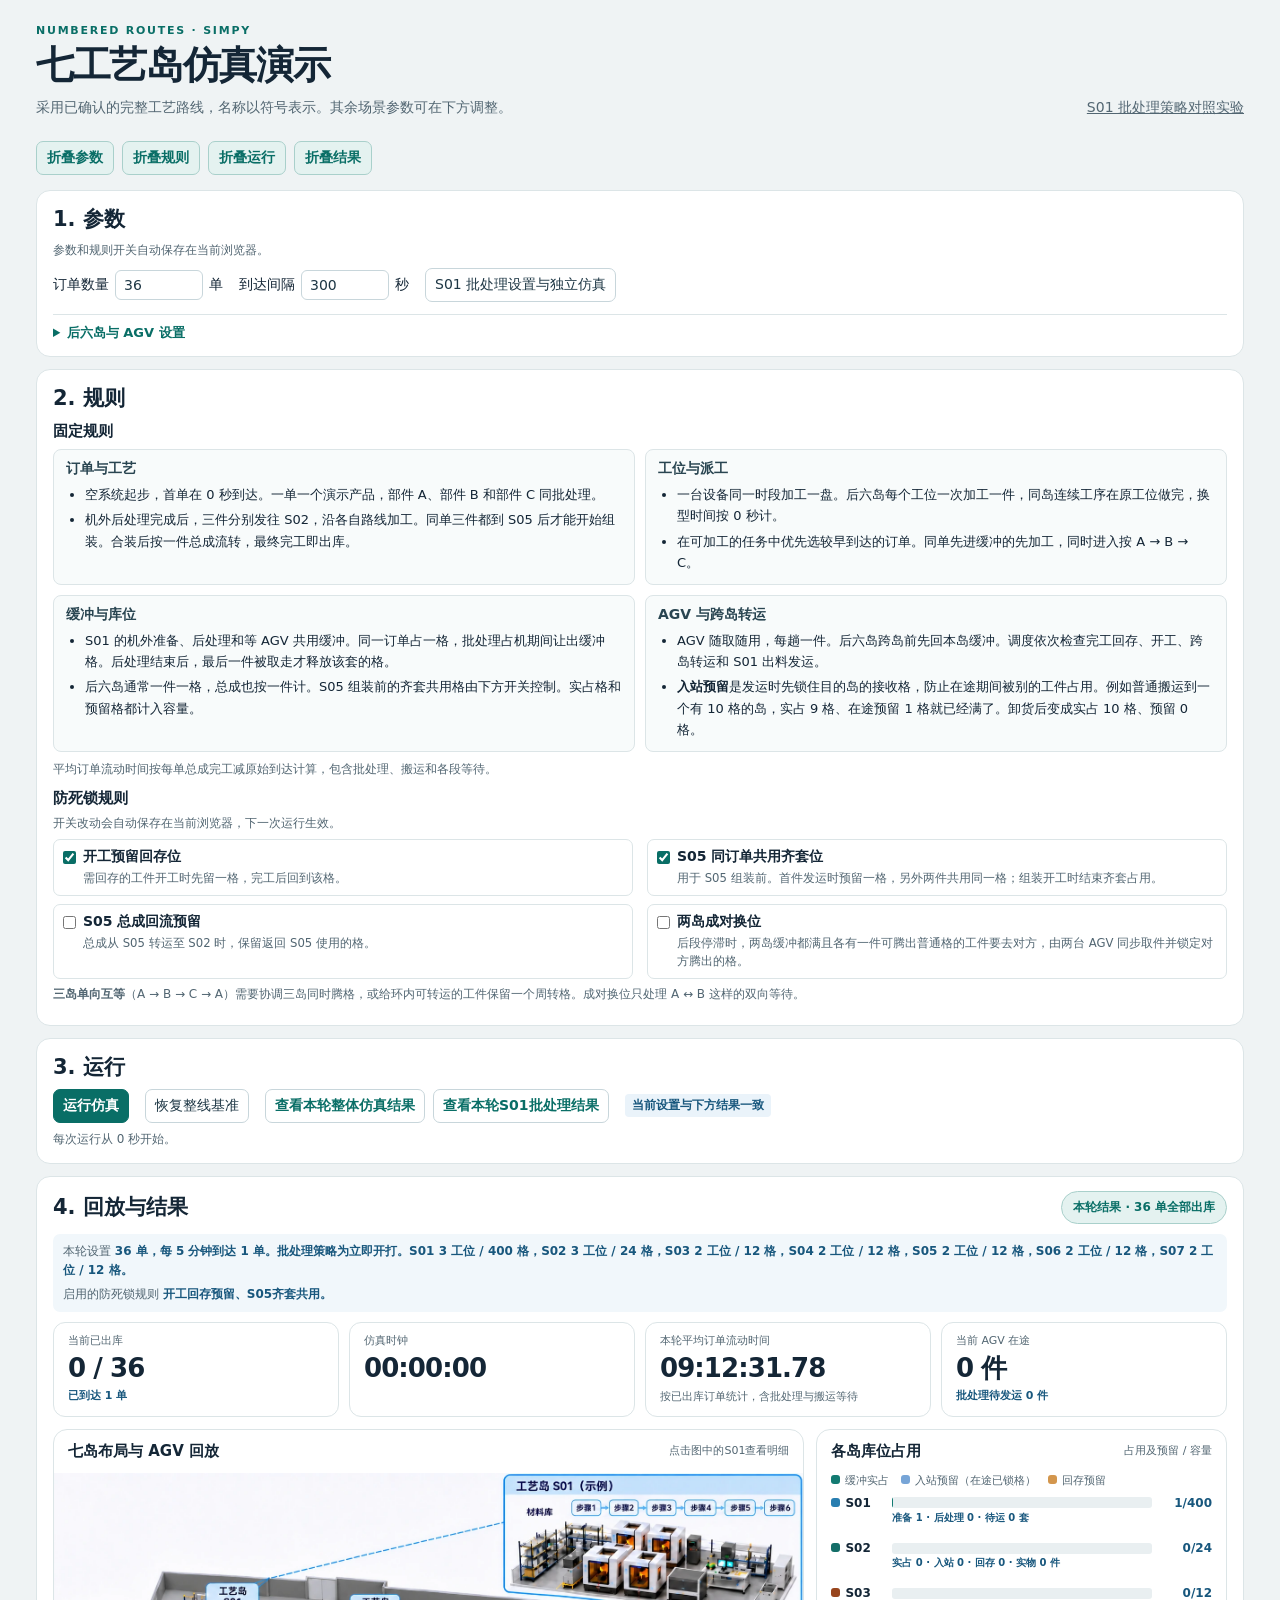
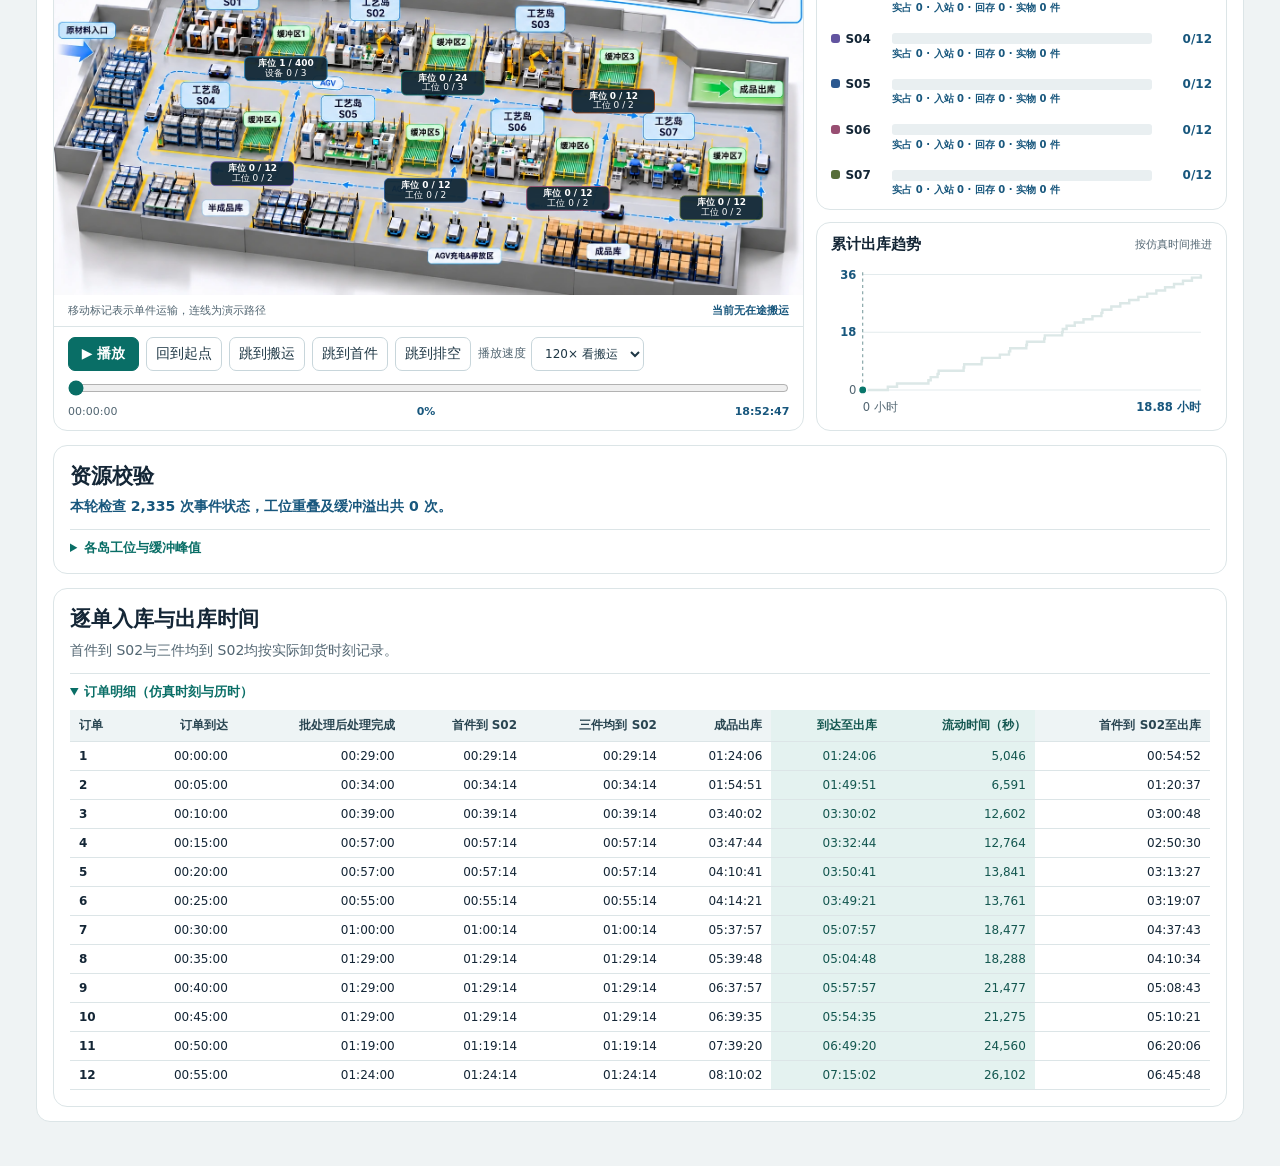
==== docs/index.html @ def75f88 "Restore confirmed numbered process routes and migrate saved settings" ====
<!doctype html>
<html lang="zh-CN">
<head>
<meta charset="utf-8">
<meta name="viewport" content="width=device-width, initial-scale=1">
<meta name="color-scheme" content="light">
<link rel="icon" href="data:,">
<title>七工艺岛仿真演示</title>
<style>
:root{font-family:"Microsoft YaHei","PingFang SC",system-ui,sans-serif;color:#142636;background:#eff3f4;font-size:14px;--muted:#526672;--line:#dce5e7;--teal:#096e66;--run-data:#18577d;--surface:#fff}
*{box-sizing:border-box}
body{margin:0}
.shell{width:min(1440px,100%);margin:auto;padding:24px 36px 44px}
h1,h2,h3,p{margin:0}
h1{font-size:clamp(24px,3vw,38px);line-height:1.2;letter-spacing:-.035em}
h2{font-size:21px;line-height:1.35}
h3{font-size:15px}
.head{display:flex;justify-content:space-between;align-items:end;gap:20px;margin-bottom:16px}
.eyebrow{color:var(--teal);font-weight:800;letter-spacing:.16em;font-size:11px;margin-bottom:6px}
.subtitle,.subtle{color:var(--muted);line-height:1.6}
.subtitle{margin-top:7px}
.badge{flex:none;align-self:center;color:var(--teal);font-size:12px;border:1px solid #a9d0cb;background:#e4f2f0;padding:7px 11px;border-radius:999px;font-weight:700}
.metrics{display:grid;grid-template-columns:repeat(4,minmax(0,1fr));gap:10px;margin-bottom:12px}
.metric{min-width:0;background:var(--surface);border:1px solid var(--line);border-radius:12px;padding:10px 14px}
.metric span,.metric small{display:block;color:var(--muted);font-size:11px}
.metric strong{font-size:clamp(16px,2.3vw,26px);line-height:1.55;white-space:nowrap;letter-spacing:-.035em}
.tnum,table{font-variant-numeric:tabular-nums}
.dashboard{display:grid;grid-template-columns:minmax(0,1.83fr) minmax(295px,1fr);gap:12px;align-items:start}
.surface{background:var(--surface);border:1px solid var(--line);border-radius:14px;min-width:0}
.section-top{display:flex;justify-content:space-between;align-items:center;gap:12px;padding:12px 14px}
.section-top p{font-size:11px;text-align:right}
.layout-scroll{overflow:auto;background:#f5f8f8}
#layout{display:block;width:100%;min-width:620px;height:auto}
#layout text{font-family:inherit}
#layout-print{cursor:pointer}
#layout-print:hover rect,#layout-print:focus rect{stroke:#ffdc73;stroke-width:4}
.zone{fill:#102735;fill-opacity:.94;stroke-width:2}
.zone-status,.zone-machines{font-size:20px;fill:#fff}
.zone-status{font-weight:700}
.route-print{padding:9px;background:#e2eff8;border:1px solid #bed7e9;border-radius:8px;text-align:center;color:#204d69;font-weight:700}
.audit-table tbody td:nth-child(n+2){font-variant-numeric:tabular-nums}
.vehicle{stroke:white;stroke-width:2.2;filter:drop-shadow(0 1px 2px #193b4c52)}
.vehicle-light{fill:#fff}
.map-foot{padding:8px 14px;display:flex;justify-content:space-between;gap:10px;align-items:center;color:var(--muted);font-size:11px;flex-wrap:wrap}
.controls{border-top:1px solid var(--line);padding:10px 14px 12px;display:grid;gap:8px}
.controls-row{display:flex;align-items:center;gap:7px;flex-wrap:wrap}
button,select{font:inherit;color:#1e3745;background:white;border:1px solid #c8d6db;border-radius:7px;min-height:34px;padding:5px 9px;cursor:pointer}
button:hover,select:hover{background:#f0f6f6;border-color:#8eafad}
button:focus-visible,select:focus-visible,input:focus-visible,summary:focus-visible,.result-action:focus-visible{outline:3px solid #57a7a1;outline-offset:2px}
#play{background:var(--teal);color:white;border-color:var(--teal);font-weight:700;min-width:71px}
#play:hover{background:#07554f}
.speed-label{font-size:12px;color:var(--muted);display:flex;gap:5px;align-items:center}
.timeline{width:100%;accent-color:var(--teal);margin:0;height:18px;cursor:pointer}
.ticks{display:flex;justify-content:space-between;gap:8px;color:var(--muted);font-size:11px}
.monitor{display:grid;gap:12px}
.legend{display:flex;flex-wrap:wrap;gap:8px 12px;padding:0 14px 6px;color:var(--muted);font-size:11px}
.legend span{white-space:nowrap}
.swatch,.island-dot{display:inline-block;width:9px;height:9px;border-radius:3px;margin-right:5px}
.fill-physical{background:#137b72}
.fill-inbound{background:#77a5d7}
.fill-return{background:#d3964d}
.fill-reentry{background:#8e6ba9}
.buffer-list{padding:2px 14px 12px;display:grid;gap:8px}
.buffer-line{display:grid;grid-template-columns:53px minmax(0,1fr) 52px;gap:8px;align-items:center}
.buffer-name{font-weight:700;font-size:12px;white-space:nowrap}
.bar-track{display:flex;height:11px;background:#e9eff1;border-radius:3px;overflow:hidden}
.bar-segment{height:100%}
.buffer-count{font-size:12px;text-align:right;white-space:nowrap}
.buffer-detail{grid-column:2/4;color:var(--muted);font-size:10px;margin-top:-7px}
.trend-wrap{padding:0 10px 8px}
#trend{display:block;width:100%;height:auto}
#trend text{fill:var(--muted);font-size:11px;font-family:inherit}
.below{display:grid;gap:14px;margin-top:14px}
.info{padding:16px}
.info>.subtle{margin-top:5px}
.rule-groups{display:grid;grid-template-columns:repeat(2,minmax(0,1fr));gap:10px;margin:8px 0}
.rule-group{min-width:0;padding:10px 12px;border:1px solid var(--line);border-radius:8px;background:#f8fbfb}
.rule-group h4{margin:0;font-size:14px;color:#294551}
.rule-group ul{padding-left:19px;margin:6px 0 0;font-size:13px;line-height:1.65}
.rule-group li+li{margin-top:4px}
.rule-note,.rule-save{font-size:12px;line-height:1.6;margin:6px 0}
.rule-save.is-error{color:#a1252d}
details{margin-top:12px;border-top:1px solid var(--line);padding-top:9px}
summary{cursor:pointer;font-size:13px;color:var(--teal);font-weight:700}
.scroll{overflow:auto;margin-top:9px}
table{width:100%;border-collapse:collapse;text-align:left;font-size:12px;white-space:nowrap}
th,td{padding:7px 9px;border-bottom:1px solid var(--line)}
thead th{background:#eef4f5;color:#294551}
.numbers td,.numbers th:not(:first-child){text-align:right}
.order-grid{max-height:380px}
.order-grid thead th{position:sticky;top:0}
.order-grid .flow-column{background:#e4f2f0;color:#145750}
.order-grid tfoot{font-weight:700}
.route-legend{display:flex;flex-wrap:wrap;gap:7px 14px;margin:9px 0 12px;color:var(--muted);font-size:12px}
.branches{display:grid;grid-template-columns:repeat(3,minmax(0,1fr));gap:12px}
.branch{padding:0 8px;border-left:2px solid #dce7e8;min-width:0}
.branch h3{margin-bottom:7px}
.branch h3 span{display:block;color:var(--muted);font-size:11px;font-weight:400;margin-top:3px}
.branch-tail{display:block;margin-top:6px;padding:5px 4px;text-align:center;font-size:11px;color:#234d83;background:#f0f5fb;border-radius:5px}
.route-node{background:var(--light);border-left:3px solid var(--color);border-radius:6px;padding:6px 8px;min-width:0}
.route-node div{display:flex;justify-content:space-between;gap:6px;font-weight:700;font-size:12px}
.route-node p{font-size:11px;overflow-wrap:anywhere;color:#3a505d;margin-top:3px;line-height:1.45}
.route-arrow{display:block;color:#536b76;text-align:center;font-size:10px;line-height:1.45;padding:2px 1px}
.join{padding:9px;margin:8px 0;background:#e7eef9;color:#234d83;border:1px solid #c4d7ef;text-align:center;border-radius:8px;font-weight:700;font-size:12px}
.merged{display:flex;gap:4px;align-items:stretch}
.merged .route-node{flex:1}
.merged .route-arrow{display:grid;align-content:center;min-width:48px}
.merged .route-arrow::before{content:"→"}
.route-exit{margin-top:7px;text-align:center;color:var(--teal);font-weight:700;font-size:12px}
#error{padding:20px;color:#9b1c21;background:#fff1f0;border:1px solid #edb9b8;border-radius:10px}
.step-nav{position:sticky;top:0;z-index:2;display:flex;flex-wrap:wrap;gap:8px;margin:0 0 8px;padding:7px 0;background:#eff3f4}
.step-nav button{display:inline-flex;align-items:center;min-height:34px;padding:5px 10px;border:1px solid var(--line);background:var(--surface);color:var(--teal);font-weight:700}
.step-nav button:hover{border-color:#8eafad;background:#f0f6f6}
.step-nav button[aria-expanded="true"]{background:#e4f2f0;border-color:#a9d0cb}
.scenario,#results{scroll-margin-top:58px}
.scenario-form{display:grid;grid-template-columns:minmax(0,1fr);gap:12px;margin-bottom:12px}
.scenario{padding:14px 16px}
.scenario h2{margin-bottom:8px}
.scenario h3{margin:10px 0 5px}
.scenario-base,.scenario-actions{display:flex;align-items:center;gap:10px 16px;flex-wrap:wrap}
.scenario-base label{display:inline-flex;align-items:center;gap:6px}
.scenario input[type="number"]{width:88px;max-width:100%;font:inherit;color:#1e3745;border:1px solid #c8d6db;border-radius:6px;padding:6px 8px}
.scenario input[type="checkbox"]{accent-color:var(--teal)}
.parameter-group{min-width:0;margin-top:14px;padding-top:10px;border-top:1px solid var(--line)}
.parameter-group h4{font-size:14px;margin:0 0 7px}
.parameter-group .subtle,.parameter-save{font-size:12px;margin:0 0 7px}
.parameter-save.is-error{color:#a1252d}
.scenario-policies{display:grid;grid-template-columns:repeat(2,minmax(0,1fr));gap:8px 14px;margin-top:6px}
.policy{display:grid;grid-template-columns:auto minmax(0,1fr);align-items:start;gap:7px;padding:8px 9px;border:1px solid var(--line);border-radius:7px;cursor:pointer}
.policy input{margin:3px 0 0}
.policy strong,.policy small{display:block}
.policy small{margin-top:3px;line-height:1.55;color:var(--muted)}
.scenario-advanced table{width:auto}
.scenario-advanced th,.scenario-advanced td{padding:5px 7px}
.scenario-advanced input[type="number"]{width:73px}
.scenario-route{margin-top:10px}
.route-node label{display:inline-flex;align-items:center;gap:4px;white-space:nowrap}
.scenario .route-node input[type="number"]{width:63px;min-width:0;padding:3px 5px}
.scenario-route .merged .route-arrow{min-width:18px}
.scenario-actions button[type="submit"]{background:var(--teal);border-color:var(--teal);color:white;font-weight:700}
.scenario-actions button:disabled{opacity:.55;cursor:wait}
.result-actions{display:flex;flex-wrap:wrap;gap:8px}
.result-action{display:inline-flex;align-items:center;min-height:34px;padding:5px 9px;border:1px solid #c8d6db;border-radius:7px;background:#fff;color:var(--teal);font-weight:700;text-decoration:none}
.result-action:hover{background:#f0f6f6;border-color:#8eafad}
.run-hint,#scenario-status{font-size:12px;margin-top:7px}
#scenario-status:empty{margin:0}
.scenario #scenario-status.is-error{color:#a1252d}
.config-state{font-size:12px;padding:3px 7px;border-radius:4px;background:#eaf3fa}
.config-state.is-dirty{color:#86571b;background:#fff0d9}
.results-panel{padding:14px 16px}
.run-heading{display:flex;align-items:center;justify-content:space-between;gap:8px 12px;flex-wrap:wrap;margin:0 0 10px}
.run-context{margin:0 0 10px;padding:8px 10px;border-radius:7px;background:#f1f7fb;line-height:1.6;font-size:12px}
.run-context p+p{margin-top:4px}
.run-data,.metric .run-data{color:var(--run-data);font-weight:650}
#trend .run-data{fill:var(--run-data);font-weight:650}
.info>.run-data{margin-top:5px;line-height:1.6}
@media(min-width:796px){
  .dashboard{align-items:stretch}
  .monitor{grid-template-rows:minmax(min-content,1fr) auto}
  .buffer-panel{display:flex;flex-direction:column}
  .buffer-list{flex:1;align-content:space-between}
}
@media(max-width:1060px){.shell{padding:18px 22px 36px}.dashboard{grid-template-columns:minmax(0,1.62fr) minmax(278px,1fr)}}
@media(max-width:795px){.shell{padding:14px}.dashboard{grid-template-columns:1fr}.monitor{grid-template-columns:repeat(2,minmax(0,1fr))}.head{align-items:start}.badge{align-self:start}}
@media(max-width:570px){.head{display:block}.badge{display:inline-block;margin-top:7px}.metrics{grid-template-columns:repeat(2,minmax(0,1fr))}.monitor,.rule-groups,.branches{grid-template-columns:1fr}.merged{flex-direction:column}.merged .route-arrow{min-height:18px}.merged .route-arrow::before{content:"↓"}.section-top{align-items:start}.section-top p{max-width:50%}.controls-row{gap:5px}}
@media(max-width:670px){.scenario-policies{grid-template-columns:minmax(0,1fr)}.scenario,.results-panel{padding:12px}}
@media(max-width:360px){.scenario,#results{scroll-margin-top:100px}}
@media(prefers-reduced-motion:reduce){*{scroll-behavior:auto!important}}
</style>
</head>
<body>
<main class="shell">
  <header class="head">
    <div><p class="eyebrow">NUMBERED ROUTES · SIMPY</p><h1>七工艺岛仿真演示</h1><p class="subtitle">采用已确认的完整工艺路线，名称以符号表示。其余场景参数可在下方调整。</p></div>
    <a href="./scheduling/" class="subtle">S01 批处理策略对照实验</a>
  </header>
  <div id="error" role="alert" hidden></div>
  <nav class="step-nav" aria-label="仿真操作与显示">
    <button type="button" id="toggle-parameters" aria-controls="parameters" aria-expanded="true" data-label="参数">折叠参数</button>
    <button type="button" id="toggle-rules" aria-controls="rules" aria-expanded="true" data-label="规则">折叠规则</button>
    <button type="button" id="toggle-run" aria-controls="run" aria-expanded="true" data-label="运行">折叠运行</button>
    <button type="button" id="toggle-results" aria-controls="results" aria-expanded="true" data-label="结果">折叠结果</button>
  </nav>
  <form id="scenario-form" class="scenario-form" novalidate>
    <section id="parameters" class="surface scenario" aria-labelledby="parameters-title">
      <h2 id="parameters-title">1. 参数</h2>
      <p class="subtle parameter-save" id="parameter-save" role="status">参数和规则开关自动保存在当前浏览器。</p>
      <div class="scenario-base">
        <label>订单数量 <input name="orders" aria-label="订单数量" type="number" min="1" step="1" required> 单</label>
        <label>到达间隔 <input name="interval" aria-label="到达间隔" type="number" min="1" step="1" required> 秒</label>
        <button type="button" id="batching-settings">S01 批处理设置与独立仿真</button>
      </div>
      <details id="downstream-settings">
        <summary>后六岛与 AGV 设置</summary>
      <div class="scenario-advanced">
        <section class="parameter-group" aria-labelledby="capacity-parameters-title">
          <h4 id="capacity-parameters-title">工位与缓冲容量</h4>
          <div class="scroll" id="scenario-islands"></div>
        </section>
        <section class="parameter-group" aria-labelledby="transport-parameters-title">
          <h4 id="transport-parameters-title">AGV 跨岛时间矩阵</h4>
          <p class="subtle">行是起点，列是目的地，单位为秒，含取放。「—」表示当前路线未使用。所有搬运时间均为合成示例。</p>
          <div class="scroll" id="scenario-transport"></div>
        </section>
        <section class="parameter-group" aria-labelledby="route-parameters-title">
          <h4 id="route-parameters-title">工艺路线与加工时间</h4>
          <p class="subtle">直接修改有色节点里的秒数。同岛连续工序合成一个节点；各节点执行 D3 排序和 D4 工位分配，跨岛箭头对应 D5 搬运，搬运耗时在 AGV 时间矩阵里设置。</p>
          <div class="scenario-route">
            <div class="route-legend" id="route-legend"></div>
            <div class="route-print">D1 · S01 排批与机外后处理 → D2 · 下游投放 → 同单部件 A、B、C 分别发往 S02</div>
            <div class="branches" id="branches"></div>
            <div class="join">S05 齐套 · 同一订单的部件 A、B、C 全部到达后，由 D6 选择合装订单</div>
            <h3>P · 总成</h3>
            <div class="merged" id="merged" aria-label="总成工序"></div>
            <div class="route-exit">↓ 总成末段完工后直接出库</div>
          </div>
        </section>
      </div>
      </details>
    </section>
    <section id="rules" class="surface scenario" aria-labelledby="rules-title">
      <h2 id="rules-title">2. 规则</h2>
      <h3>固定规则</h3>
      <div class="rule-groups">
        <section class="rule-group" aria-labelledby="rule-order-title">
          <h4 id="rule-order-title">订单与工艺</h4>
          <ul>
            <li>空系统起步，首单在 0 秒到达。一单一个演示产品，部件 A、部件 B 和部件 C 同批处理。</li>
            <li>机外后处理完成后，三件分别发往 S02，沿各自路线加工。同单三件都到 S05 后才能开始组装。合装后按一件总成流转，最终完工即出库。</li>
          </ul>
        </section>
        <section class="rule-group" aria-labelledby="rule-machine-title">
          <h4 id="rule-machine-title">工位与派工</h4>
          <ul>
            <li>一台设备同一时段加工一盘。后六岛每个工位一次加工一件，同岛连续工序在原工位做完，换型时间按 0 秒计。</li>
            <li>在可加工的任务中优先选较早到达的订单。同单先进缓冲的先加工，同时进入按 A → B → C。</li>
          </ul>
        </section>
        <section class="rule-group" aria-labelledby="rule-buffer-title">
          <h4 id="rule-buffer-title">缓冲与库位</h4>
          <ul>
            <li>S01 的机外准备、后处理和等 AGV 共用缓冲。同一订单占一格，批处理占机期间让出缓冲格。后处理结束后，最后一件被取走才释放该套的格。</li>
            <li>后六岛通常一件一格，总成也按一件计。S05 组装前的齐套共用格由下方开关控制。实占格和预留格都计入容量。</li>
          </ul>
        </section>
        <section class="rule-group" aria-labelledby="rule-agv-title">
          <h4 id="rule-agv-title">AGV 与跨岛转运</h4>
          <ul>
            <li>AGV 随取随用，每趟一件。后六岛跨岛前先回本岛缓冲。调度依次检查完工回存、开工、跨岛转运和 S01 出料发运。</li>
            <li><strong>入站预留</strong>是发运时先锁住目的岛的接收格，防止在途期间被别的工件占用。例如普通搬运到一个有 10 格的岛，实占 9 格、在途预留 1 格就已经满了。卸货后变成实占 10 格、预留 0 格。</li>
          </ul>
        </section>
      </div>
      <p class="subtle rule-note">平均订单流动时间按每单总成完工减原始到达计算，包含批处理、搬运和各段等待。</p>
      <h3>防死锁规则</h3>
      <p class="subtle rule-save" id="rule-save" role="status">开关改动会自动保存在当前浏览器，下一次运行生效。</p>
      <div class="scenario-policies">
        <label class="policy"><input name="reserve_return" type="checkbox"><span><strong>开工预留回存位</strong><small>需回存的工件开工时先留一格，完工后回到该格。</small></span></label>
        <label class="policy"><input name="shared_kit_slot" type="checkbox"><span><strong>S05 同订单共用齐套位</strong><small>用于 S05 组装前。首件发运时预留一格，另外两件共用同一格；组装开工时结束齐套占用。</small></span></label>
        <label class="policy"><input name="reserve_stage05_reentry" type="checkbox"><span><strong>S05 总成回流预留</strong><small>总成从 S05 转运至 S02 时，保留返回 S05 使用的格。</small></span></label>
        <label class="policy"><input name="paired_exchange" type="checkbox"><span><strong>两岛成对换位</strong><small>后段停滞时，两岛缓冲都满且各有一件可腾出普通格的工件要去对方，由两台 AGV 同步取件并锁定对方腾出的格。</small></span></label>
      </div>
      <p class="subtle rule-note"><strong>三岛单向互等</strong>（A → B → C → A）需要协调三岛同时腾格，或给环内可转运的工件保留一个周转格。成对换位只处理 A ↔ B 这样的双向等待。</p>
    </section>
    <section id="run" class="surface scenario" aria-labelledby="run-title">
      <h2 id="run-title">3. 运行</h2>
      <div class="scenario-actions">
        <button type="submit" id="scenario-run">运行仿真</button>
        <button type="button" id="scenario-reset">恢复整线基准</button>
        <div class="result-actions">
          <a href="#results" class="result-action" id="view-results">查看本轮整体仿真结果</a>
          <button type="button" class="result-action" id="batching-result">查看本轮S01批处理结果</button>
        </div>
        <span class="config-state run-data" id="configuration-state" role="status"></span>
      </div>
      <p class="subtle run-hint">每次运行从 0 秒开始。</p>
      <p class="run-data" id="scenario-status" role="status"></p>
    </section>
  </form>
  <section id="results" class="surface results-panel" aria-labelledby="results-title">
    <div class="run-heading"><h2 id="results-title">4. 回放与结果</h2><span class="badge" id="outcome" role="status"></span></div>
    <div class="run-context">
      <p><span class="subtle">本轮设置</span> <span class="run-data" id="scenario-text"></span></p>
      <p><span class="subtle">启用的防死锁规则</span> <span class="run-data" id="run-rule-summary"></span></p>
    </div>
    <section class="metrics" aria-label="仿真指标">
      <div class="metric"><span>当前已出库</span><strong class="tnum" id="metric-out">—</strong><small class="run-data" id="metric-arrived"></small></div>
      <div class="metric"><span>仿真时钟</span><strong class="tnum" id="metric-clock">—</strong></div>
      <div class="metric"><span>本轮平均订单流动时间</span><strong class="tnum" id="metric-mean">—</strong><small class="subtle">按已出库订单统计，含批处理与搬运等待</small></div>
      <div class="metric"><span>当前 AGV 在途</span><strong class="tnum" id="metric-agv">—</strong><small class="run-data" id="metric-raw"></small></div>
    </section>
    <div class="dashboard">
      <section class="surface" aria-labelledby="layout-title">
        <div class="section-top"><h3 id="layout-title">七岛布局与 AGV 回放</h3><p class="subtle">点击图中的S01查看明细</p></div>
        <div class="layout-scroll"><svg id="layout" viewBox="0 0 1671 941" role="group" aria-label="七个工艺岛及 AGV 回放"></svg></div>
        <div class="map-foot"><span>移动标记表示单件运输，连线为演示路径</span><span class="run-data" id="trip-detail"></span></div>
        <div class="controls">
          <div class="controls-row">
            <button type="button" id="play" aria-pressed="false">▶ 播放</button>
            <button type="button" id="reset">回到起点</button>
            <button type="button" id="first-trip">跳到搬运</button>
            <button type="button" id="first">跳到首件</button>
            <button type="button" id="last">跳到排空</button>
            <label class="speed-label" for="speed">播放速度
              <select id="speed">
                <option value="30">30× 慢放</option><option value="120" selected>120× 看搬运</option>
                <option value="600">600×</option><option value="1800">1800×</option>
                <option value="3600">3600× 快览</option><option value="7200">7200×</option>
              </select>
            </label>
          </div>
          <input id="timeline" class="timeline" type="range" min="0" value="0" aria-label="仿真时间进度">
          <div class="ticks tnum"><span>00:00:00</span><span class="run-data" id="progress"></span><span class="run-data" id="timeline-end"></span></div>
        </div>
      </section>
      <aside class="monitor" aria-label="库位和成品动态图表">
        <section class="surface buffer-panel">
          <div class="section-top"><h3>各岛库位占用</h3><p class="subtle">占用及预留 / 容量</p></div>
          <div class="legend">
            <span><i class="swatch fill-physical"></i>缓冲实占</span>
            <span><i class="swatch fill-inbound"></i>入站预留（在途已锁格）</span>
            <span><i class="swatch fill-return"></i>回存预留</span>
            <span id="reentry-legend" hidden><i class="swatch fill-reentry"></i>返 S05预留</span>
          </div>
          <div class="buffer-list" id="buffers"></div>
        </section>
        <section class="surface">
          <div class="section-top"><h3>累计出库趋势</h3><p class="subtle">按仿真时间推进</p></div>
          <div class="trend-wrap"><svg id="trend" viewBox="0 0 370 148" role="img" aria-label="累计成品出库曲线"></svg></div>
        </section>
      </aside>
    </div>
    <div class="below">
      <section class="surface info" aria-labelledby="audit-title">
        <h2 id="audit-title">资源校验</h2>
        <p class="run-data" id="audit-summary"></p>
        <details><summary>各岛工位与缓冲峰值</summary><p class="subtle">缓冲峰值包含实占、入站、回存和回流预留。</p><div class="scroll"><table class="audit-table"><thead><tr><th scope="col">工艺岛</th><th scope="col">工位峰值 / 容量</th><th scope="col">缓冲峰值 / 容量</th><th scope="col">缓冲口径</th></tr></thead><tbody id="audit-rows"></tbody></table></div></details>
      </section>
      <section class="surface info" aria-labelledby="orders-title">
        <h2 id="orders-title">逐单入库与出库时间</h2>
        <p class="subtle">首件到 S02与三件均到 S02均按实际卸货时刻记录。</p>
        <details open>
          <summary>订单明细（仿真时刻与历时）</summary>
          <div class="scroll order-grid">
            <table class="numbers" aria-label="逐单入库出库耗时">
              <thead><tr><th scope="col">订单</th><th scope="col">订单到达</th><th scope="col">批处理后处理完成</th><th scope="col">首件到 S02</th><th scope="col">三件均到 S02</th><th scope="col">成品出库</th><th class="flow-column" scope="col">到达至出库</th><th class="flow-column" scope="col">流动时间（秒）</th><th scope="col">首件到 S02至出库</th></tr></thead>
              <tbody id="order-rows"></tbody>
              <tfoot><tr><th colspan="8" scope="row">平均首件到 S02至出库用时</th><td class="run-data" id="order-average-elapsed"></td></tr></tfoot>
            </table>
          </div>
        </details>
      </section>
    </div>
  </section>
</main>
<dialog id="batching-dialog" aria-label="S01 批处理仿真"></dialog>
<script type="application/json" id="sim-data">{"parameters":{"orders":36,"interval":300,"reserve_return":true,"shared_kit_slot":true},"islands":[{"name":"S02","capacity":24,"machines":3},{"name":"S03","capacity":12,"machines":2},{"name":"S04","capacity":12,"machines":2},{"name":"S05","capacity":12,"machines":2},{"name":"S06","capacity":12,"machines":2},{"name":"S07","capacity":12,"machines":2},{"name":"S01","capacity":400,"machines":3}],"transport":[[0,11,19,17,23,29],[11,0,22,26,13,21],[19,22,0,15,18,24],[17,26,15,0,12,16],[23,13,18,12,0,10],[29,21,24,16,10,0]],"routes":{"L":[{"island":"S02","seconds":45,"operations":"A01"},{"island":"S05","seconds":30,"operations":"A02"},{"island":"S06","seconds":135,"operations":"A03"},{"island":"S02","seconds":105,"operations":"A04"},{"island":"S04","seconds":1800,"operations":"A05"},{"island":"S06","seconds":30,"operations":"A06"},{"island":"S03","seconds":15,"operations":"A07"},{"island":"S06","seconds":15,"operations":"A08"},{"island":"S02","seconds":30,"operations":"A09"},{"island":"S06","seconds":30,"operations":"A10"},{"island":"S02","seconds":90,"operations":"A11"},{"island":"S06","seconds":30,"operations":"A12"},{"island":"S02","seconds":60,"operations":"A13"},{"island":"S03","seconds":45,"operations":"A14"}],"R":[{"island":"S02","seconds":45,"operations":"B01"},{"island":"S05","seconds":30,"operations":"B02"},{"island":"S06","seconds":90,"operations":"B03"},{"island":"S02","seconds":105,"operations":"B04"},{"island":"S04","seconds":1800,"operations":"B05"},{"island":"S06","seconds":30,"operations":"B06"},{"island":"S03","seconds":15,"operations":"B07"},{"island":"S06","seconds":45,"operations":"B08"},{"island":"S02","seconds":60,"operations":"B09"},{"island":"S06","seconds":75,"operations":"B10"},{"island":"S02","seconds":60,"operations":"B11"},{"island":"S03","seconds":30,"operations":"B12"}],"F":[{"island":"S02","seconds":105,"operations":"C01"},{"island":"S07","seconds":105,"operations":"C02"},{"island":"S02","seconds":165,"operations":"C03"}],"M":[{"island":"S05","seconds":75,"operations":"P01"},{"island":"S02","seconds":180,"operations":"P02"},{"island":"S05","seconds":60,"operations":"P03"},{"island":"S02","seconds":165,"operations":"P04"}]},"frames":[[0,1,0,0,0,[[0,0,0,0,0],[0,0,0,0,0],[0,0,0,0,0],[0,0,0,0,0],[0,0,0,0,0],[0,0,0,0,0],[1,0,0,0,1]],[1,0,0]],[240,1,0,0,0,[[0,0,0,0,0],[0,0,0,0,0],[0,0,0,0,0],[0,0,0,0,0],[0,0,0,0,0],[0,0,0,0,0],[0,0,0,1,0]],[0,0,0]],[300,2,0,0,0,[[0,0,0,0,0],[0,0,0,0,0],[0,0,0,0,0],[0,0,0,0,0],[0,0,0,0,0],[0,0,0,0,0],[1,0,0,1,1]],[1,0,0]],[540,2,0,0,0,[[0,0,0,0,0],[0,0,0,0,0],[0,0,0,0,0],[0,0,0,0,0],[0,0,0,0,0],[0,0,0,0,0],[0,0,0,2,0]],[0,0,0]],[600,3,0,0,0,[[0,0,0,0,0],[0,0,0,0,0],[0,0,0,0,0],[0,0,0,0,0],[0,0,0,0,0],[0,0,0,0,0],[1,0,0,2,1]],[1,0,0]],[840,3,0,0,0,[[0,0,0,0,0],[0,0,0,0,0],[0,0,0,0,0],[0,0,0,0,0],[0,0,0,0,0],[0,0,0,0,0],[0,0,0,3,0]],[0,0,0]],[900,4,0,0,0,[[0,0,0,0,0],[0,0,0,0,0],[0,0,0,0,0],[0,0,0,0,0],[0,0,0,0,0],[0,0,0,0,0],[0,0,0,3,0]],[0,0,0]],[1200,5,0,0,0,[[0,0,0,0,0],[0,0,0,0,0],[0,0,0,0,0],[0,0,0,0,0],[0,0,0,0,0],[0,0,0,0,0],[0,0,0,3,0]],[0,0,0]],[1260,5,0,0,0,[[0,0,0,0,0],[0,0,0,0,0],[0,0,0,0,0],[0,0,0,0,0],[0,0,0,0,0],[0,0,0,0,0],[2,0,0,3,2]],[2,0,0]],[1320,5,0,0,0,[[0,0,0,0,0],[0,0,0,0,0],[0,0,0,0,0],[0,0,0,0,0],[0,0,0,0,0],[0,0,0,0,0],[3,0,0,2,3]],[2,1,0]],[1500,6,0,0,0,[[0,0,0,0,0],[0,0,0,0,0],[0,0,0,0,0],[0,0,0,0,0],[0,0,0,0,0],[0,0,0,0,0],[1,0,0,3,1]],[0,1,0]],[1560,6,0,0,0,[[0,0,0,0,0],[0,0,0,0,0],[0,0,0,0,0],[0,0,0,0,0],[0,0,0,0,0],[0,0,0,0,0],[2,0,0,3,2]],[1,1,0]],[1620,6,0,0,0,[[0,0,0,0,0],[0,0,0,0,0],[0,0,0,0,0],[0,0,0,0,0],[0,0,0,0,0],[0,0,0,0,0],[3,0,0,2,3]],[1,2,0]],[1740,6,0,0,3,[[0,3,0,0,0],[0,0,0,0,0],[0,0,0,0,0],[0,0,0,0,0],[0,0,0,0,0],[0,0,0,0,0],[2,0,0,2,2]],[1,1,0]],[1754,6,0,0,0,[[0,0,3,3,0],[0,0,0,0,0],[0,0,0,0,0],[0,0,0,0,0],[0,0,0,0,0],[0,0,0,0,0],[2,0,0,2,2]],[1,1,0]],[1799,6,0,0,2,[[0,0,1,1,0],[0,0,0,0,0],[0,0,0,0,0],[0,2,0,0,0],[0,0,0,0,0],[0,0,0,0,0],[2,0,0,2,2]],[1,1,0]],[1800,7,0,0,2,[[0,0,1,1,0],[0,0,0,0,0],[0,0,0,0,0],[0,2,0,0,0],[0,0,0,0,0],[0,0,0,0,0],[1,0,0,3,1]],[0,1,0]],[1816,7,0,0,0,[[0,0,1,1,0],[0,0,0,0,0],[0,0,0,0,0],[0,0,2,2,0],[0,0,0,0,0],[0,0,0,0,0],[1,0,0,3,1]],[0,1,0]],[1846,7,0,0,2,[[0,0,1,1,0],[0,0,0,0,0],[0,0,0,0,0],[0,0,0,0,0],[0,2,0,0,0],[0,0,0,0,0],[1,0,0,3,1]],[0,1,0]],[1858,7,0,0,0,[[0,0,1,1,0],[0,0,0,0,0],[0,0,0,0,0],[0,0,0,0,0],[0,0,2,2,0],[0,0,0,0,0],[1,0,0,3,1]],[0,1,0]],[1859,7,0,0,1,[[0,0,0,0,0],[0,0,0,0,0],[0,0,0,0,0],[0,0,0,0,0],[0,0,2,2,0],[0,1,0,0,0],[1,0,0,3,1]],[0,1,0]],[1860,7,0,0,1,[[0,0,0,0,0],[0,0,0,0,0],[0,0,0,0,0],[0,0,0,0,0],[0,0,2,2,0],[0,1,0,0,0],[2,0,0,3,2]],[1,1,0]],[1888,7,0,0,0,[[0,0,0,0,0],[0,0,0,0,0],[0,0,0,0,0],[0,0,0,0,0],[0,0,2,2,0],[0,0,1,1,0],[2,0,0,3,2]],[1,1,0]],[1920,7,0,0,0,[[0,0,0,0,0],[0,0,0,0,0],[0,0,0,0,0],[0,0,0,0,0],[0,0,2,2,0],[0,0,1,1,0],[3,0,0,2,3]],[1,2,0]],[1948,7,0,0,1,[[0,1,0,0,0],[0,0,0,0,0],[0,0,0,0,0],[0,0,0,0,0],[0,0,1,1,0],[0,0,1,1,0],[3,0,0,2,3]],[1,2,0]],[1971,7,0,0,0,[[0,0,1,1,0],[0,0,0,0,0],[0,0,0,0,0],[0,0,0,0,0],[0,0,1,1,0],[0,0,1,1,0],[3,0,0,2,3]],[1,2,0]],[1993,7,0,0,2,[[0,2,1,1,0],[0,0,0,0,0],[0,0,0,0,0],[0,0,0,0,0],[0,0,0,0,0],[0,0,0,0,0],[3,0,0,2,3]],[1,2,0]],[2016,7,0,0,1,[[0,1,2,2,0],[0,0,0,0,0],[0,0,0,0,0],[0,0,0,0,0],[0,0,0,0,0],[0,0,0,0,0],[3,0,0,2,3]],[1,2,0]],[2022,7,0,0,0,[[0,0,3,3,0],[0,0,0,0,0],[0,0,0,0,0],[0,0,0,0,0],[0,0,0,0,0],[0,0,0,0,0],[3,0,0,2,3]],[1,2,0]],[2040,7,0,0,3,[[0,3,3,3,0],[0,0,0,0,0],[0,0,0,0,0],[0,0,0,0,0],[0,0,0,0,0],[0,0,0,0,0],[2,0,0,2,2]],[1,1,0]],[2054,7,0,0,0,[[3,0,3,3,3],[0,0,0,0,0],[0,0,0,0,0],[0,0,0,0,0],[0,0,0,0,0],[0,0,0,0,0],[2,0,0,2,2]],[1,1,0]],[2076,7,0,0,1,[[2,0,3,3,2],[0,0,0,0,0],[0,1,0,0,0],[0,0,0,0,0],[0,0,0,0,0],[0,0,0,0,0],[2,0,0,2,2]],[1,1,0]],[2095,7,0,0,0,[[2,0,3,3,2],[0,0,0,0,0],[0,0,1,1,0],[0,0,0,0,0],[0,0,0,0,0],[0,0,0,0,0],[2,0,0,2,2]],[1,1,0]],[2100,8,0,0,0,[[2,0,3,3,2],[0,0,0,0,0],[0,0,1,1,0],[0,0,0,0,0],[0,0,0,0,0],[0,0,0,0,0],[1,0,0,3,1]],[0,1,0]],[2121,8,0,0,2,[[0,0,3,3,0],[0,0,0,0,0],[0,1,1,1,0],[0,1,0,0,0],[0,0,0,0,0],[0,0,0,0,0],[1,0,0,3,1]],[0,1,0]],[2138,8,0,0,1,[[0,0,3,3,0],[0,0,0,0,0],[0,1,1,1,0],[0,0,1,1,0],[0,0,0,0,0],[0,0,0,0,0],[1,0,0,3,1]],[0,1,0]],[2140,8,0,0,0,[[0,0,3,3,0],[0,0,0,0,0],[0,0,2,2,0],[0,0,1,1,0],[0,0,0,0,0],[0,0,0,0,0],[1,0,0,3,1]],[0,1,0]],[2166,8,0,0,1,[[0,0,2,2,0],[0,0,0,0,0],[0,0,2,2,0],[0,1,1,1,0],[0,0,0,0,0],[0,0,0,0,0],[1,0,0,3,1]],[0,1,0]],[2168,8,0,0,2,[[0,0,2,2,0],[0,0,0,0,0],[0,0,2,2,0],[0,1,0,0,0],[0,1,0,0,0],[0,0,0,0,0],[1,0,0,3,1]],[0,1,0]],[2180,8,0,0,1,[[0,0,2,2,0],[0,0,0,0,0],[0,0,2,2,0],[0,1,0,0,0],[0,0,1,1,0],[0,0,0,0,0],[1,0,0,3,1]],[0,1,0]],[2183,8,0,0,0,[[0,0,2,2,0],[0,0,0,0,0],[0,0,2,2,0],[0,0,1,1,0],[0,0,1,1,0],[0,0,0,0,0],[1,0,0,3,1]],[0,1,0]],[2187,8,0,0,1,[[0,0,1,1,0],[0,0,0,0,0],[0,0,2,2,0],[0,1,1,1,0],[0,0,1,1,0],[0,0,0,0,0],[1,0,0,3,1]],[0,1,0]],[2204,8,0,0,0,[[0,0,1,1,0],[0,0,0,0,0],[0,0,2,2,0],[1,0,1,1,1],[0,0,1,1,0],[0,0,0,0,0],[1,0,0,3,1]],[0,1,0]],[2213,8,0,0,1,[[0,0,1,1,0],[0,0,0,0,0],[0,0,2,2,0],[1,0,0,0,1],[0,1,1,1,0],[0,0,0,0,0],[1,0,0,3,1]],[0,1,0]],[2225,8,0,0,0,[[0,0,1,1,0],[0,0,0,0,0],[0,0,2,2,0],[1,0,0,0,1],[0,0,2,2,0],[0,0,0,0,0],[1,0,0,3,1]],[0,1,0]],[2226,8,0,0,1,[[0,0,0,0,0],[0,0,0,0,0],[0,0,2,2,0],[1,0,0,0,1],[0,0,2,2,0],[0,1,0,0,0],[1,0,0,3,1]],[0,1,0]],[2255,8,0,0,0,[[0,0,0,0,0],[0,0,0,0,0],[0,0,2,2,0],[1,0,0,0,1],[0,0,2,2,0],[0,0,1,1,0],[1,0,0,3,1]],[0,1,0]],[2315,8,0,0,2,[[0,2,0,0,0],[0,0,0,0,0],[0,0,2,2,0],[1,0,0,0,1],[0,0,0,0,0],[0,0,1,1,0],[1,0,0,3,1]],[0,1,0]],[2338,8,0,0,0,[[0,0,2,2,0],[0,0,0,0,0],[0,0,2,2,0],[1,0,0,0,1],[0,0,0,0,0],[0,0,1,1,0],[1,0,0,3,1]],[0,1,0]],[2340,8,0,0,3,[[0,3,2,2,0],[0,0,0,0,0],[0,0,2,2,0],[1,0,0,0,1],[0,0,0,0,0],[0,0,1,1,0],[0,0,0,3,0]],[0,0,0]],[2354,8,0,0,0,[[2,0,3,3,2],[0,0,0,0,0],[0,0,2,2,0],[1,0,0,0,1],[0,0,0,0,0],[0,0,1,1,0],[0,0,0,3,0]],[0,0,0]],[2360,8,0,0,1,[[2,1,3,3,2],[0,0,0,0,0],[0,0,2,2,0],[1,0,0,0,1],[0,0,0,0,0],[0,0,0,0,0],[0,0,0,3,0]],[0,0,0]],[2389,8,0,0,0,[[3,0,3,3,3],[0,0,0,0,0],[0,0,2,2,0],[1,0,0,0,1],[0,0,0,0,0],[0,0,0,0,0],[0,0,0,3,0]],[0,0,0]],[2399,8,0,0,1,[[2,0,3,3,2],[0,0,0,0,0],[0,0,2,2,0],[1,1,0,0,1],[0,0,0,0,0],[0,0,0,0,0],[0,0,0,3,0]],[0,0,0]],[2400,9,0,0,1,[[2,0,3,3,2],[0,0,0,0,0],[0,0,2,2,0],[1,1,0,0,1],[0,0,0,0,0],[0,0,0,0,0],[0,0,0,3,0]],[0,0,0]],[2416,9,0,0,0,[[2,0,3,3,2],[0,0,0,0,0],[0,0,2,2,0],[1,0,1,1,1],[0,0,0,0,0],[0,0,0,0,0],[0,0,0,3,0]],[0,0,0]],[2443,9,0,0,2,[[0,0,3,3,0],[0,0,0,0,0],[0,2,2,2,0],[1,0,1,1,1],[0,0,0,0,0],[0,0,0,0,0],[0,0,0,3,0]],[0,0,0]],[2446,9,0,0,3,[[0,0,3,3,0],[0,0,0,0,0],[0,2,2,2,0],[1,0,0,0,1],[0,1,0,0,0],[0,0,0,0,0],[0,0,0,3,0]],[0,0,0]],[2458,9,0,0,2,[[0,0,3,3,0],[0,0,0,0,0],[0,2,2,2,0],[1,0,0,0,1],[0,0,1,1,0],[0,0,0,0,0],[0,0,0,3,0]],[0,0,0]],[2462,9,0,0,0,[[0,0,3,3,0],[0,0,0,0,0],[2,0,2,2,2],[1,0,0,0,1],[0,0,1,1,0],[0,0,0,0,0],[0,0,0,3,0]],[0,0,0]],[2488,9,0,0,1,[[0,0,2,2,0],[0,0,0,0,0],[2,0,2,2,2],[1,1,0,0,1],[0,0,1,1,0],[0,0,0,0,0],[0,0,0,3,0]],[0,0,0]],[2505,9,0,0,0,[[0,0,2,2,0],[0,0,0,0,0],[2,0,2,2,2],[1,0,1,1,1],[0,0,1,1,0],[0,0,0,0,0],[0,0,0,3,0]],[0,0,0]],[2535,9,0,0,1,[[0,0,2,2,0],[0,0,0,0,0],[2,0,2,2,2],[1,0,0,0,1],[0,1,1,1,0],[0,0,0,0,0],[0,0,0,3,0]],[0,0,0]],[2547,9,0,0,0,[[0,0,2,2,0],[0,0,0,0,0],[2,0,2,2,2],[1,0,0,0,1],[0,0,2,2,0],[0,0,0,0,0],[0,0,0,3,0]],[0,0,0]],[2548,9,0,0,1,[[0,0,1,1,0],[0,0,0,0,0],[2,0,2,2,2],[1,0,0,0,1],[0,0,2,2,0],[0,1,0,0,0],[0,0,0,3,0]],[0,0,0]],[2564,9,0,0,2,[[0,0,0,0,0],[0,0,0,0,0],[2,0,2,2,2],[1,1,0,0,1],[0,0,2,2,0],[0,1,0,0,0],[0,0,0,3,0]],[0,0,0]],[2577,9,0,0,1,[[0,0,0,0,0],[0,0,0,0,0],[2,0,2,2,2],[1,1,0,0,1],[0,0,2,2,0],[0,0,1,1,0],[0,0,0,3,0]],[0,0,0]],[2581,9,0,0,0,[[0,0,0,0,0],[0,0,0,0,0],[2,0,2,2,2],[2,0,0,0,2],[0,0,2,2,0],[0,0,1,1,0],[0,0,0,3,0]],[0,0,0]],[2593,9,0,0,1,[[0,1,0,0,0],[0,0,0,0,0],[2,0,2,2,2],[2,0,0,0,2],[0,0,1,1,0],[0,0,1,1,0],[0,0,0,3,0]],[0,0,0]],[2616,9,0,0,0,[[0,0,1,1,0],[0,0,0,0,0],[2,0,2,2,2],[2,0,0,0,2],[0,0,1,1,0],[0,0,1,1,0],[0,0,0,3,0]],[0,0,0]],[2637,9,0,0,1,[[0,1,1,1,0],[0,0,0,0,0],[2,0,2,2,2],[2,0,0,0,2],[0,0,0,0,0],[0,0,1,1,0],[0,0,0,3,0]],[0,0,0]],[2660,9,0,0,0,[[0,0,2,2,0],[0,0,0,0,0],[2,0,2,2,2],[2,0,0,0,2],[0,0,0,0,0],[0,0,1,1,0],[0,0,0,3,0]],[0,0,0]],[2682,9,0,0,1,[[0,1,2,2,0],[0,0,0,0,0],[2,0,2,2,2],[2,0,0,0,2],[0,0,0,0,0],[0,0,0,0,0],[0,0,0,3,0]],[0,0,0]],[2700,10,0,0,1,[[0,1,2,2,0],[0,0,0,0,0],[2,0,2,2,2],[2,0,0,0,2],[0,0,0,0,0],[0,0,0,0,0],[0,0,0,3,0]],[0,0,0]],[2711,10,0,0,0,[[0,0,3,3,0],[0,0,0,0,0],[2,0,2,2,2],[2,0,0,0,2],[0,0,0,0,0],[0,0,0,0,0],[0,0,0,3,0]],[0,0,0]],[2721,10,0,0,1,[[0,0,2,2,0],[0,0,0,0,0],[2,1,2,2,2],[2,0,0,0,2],[0,0,0,0,0],[0,0,0,0,0],[0,0,0,3,0]],[0,0,0]],[2740,10,0,0,0,[[0,0,2,2,0],[0,0,0,0,0],[3,0,2,2,3],[2,0,0,0,2],[0,0,0,0,0],[0,0,0,0,0],[0,0,0,3,0]],[0,0,0]],[2765,10,0,0,1,[[0,0,1,1,0],[0,0,0,0,0],[3,1,2,2,3],[2,0,0,0,2],[0,0,0,0,0],[0,0,0,0,0],[0,0,0,3,0]],[0,0,0]],[2784,10,0,0,0,[[0,0,1,1,0],[0,0,0,0,0],[4,0,2,2,4],[2,0,0,0,2],[0,0,0,0,0],[0,0,0,0,0],[0,0,0,3,0]],[0,0,0]],[2820,10,0,0,0,[[0,0,1,1,0],[0,0,0,0,0],[4,0,2,2,4],[2,0,0,0,2],[0,0,0,0,0],[0,0,0,0,0],[3,0,0,3,3]],[3,0,0]],[2876,10,0,0,1,[[0,0,0,0,0],[0,0,0,0,0],[4,0,2,2,4],[2,1,0,0,2],[0,0,0,0,0],[0,0,0,0,0],[3,0,0,3,3]],[3,0,0]],[2880,10,0,0,1,[[0,0,0,0,0],[0,0,0,0,0],[4,0,2,2,4],[2,1,0,0,2],[0,0,0,0,0],[0,0,0,0,0],[4,0,0,2,4]],[3,1,0]],[2893,10,0,0,0,[[0,0,0,0,0],[0,0,0,0,0],[4,0,2,2,4],[3,0,0,0,3],[0,0,0,0,0],[0,0,0,0,0],[4,0,0,2,4]],[3,1,0]],[3000,11,0,0,0,[[0,0,0,0,0],[0,0,0,0,0],[4,0,2,2,4],[3,0,0,0,3],[0,0,0,0,0],[0,0,0,0,0],[7,0,0,1,7]],[4,3,0]],[3060,11,0,0,0,[[0,0,0,0,0],[0,0,0,0,0],[4,0,2,2,4],[3,0,0,0,3],[0,0,0,0,0],[0,0,0,0,0],[4,0,0,2,4]],[1,3,0]],[3180,11,0,0,0,[[0,0,0,0,0],[0,0,0,0,0],[4,0,2,2,4],[3,0,0,0,3],[0,0,0,0,0],[0,0,0,0,0],[5,0,0,1,5]],[1,4,0]],[3240,11,0,0,0,[[0,0,0,0,0],[0,0,0,0,0],[4,0,2,2,4],[3,0,0,0,3],[0,0,0,0,0],[0,0,0,0,0],[4,0,0,2,4]],[0,4,0]],[3300,12,0,0,3,[[0,3,0,0,0],[0,0,0,0,0],[4,0,2,2,4],[3,0,0,0,3],[0,0,0,0,0],[0,0,0,0,0],[4,0,0,2,4]],[1,3,0]],[3314,12,0,0,0,[[0,0,3,3,0],[0,0,0,0,0],[4,0,2,2,4],[3,0,0,0,3],[0,0,0,0,0],[0,0,0,0,0],[4,0,0,2,4]],[1,3,0]],[3359,12,0,0,2,[[0,0,1,1,0],[0,0,0,0,0],[4,0,2,2,4],[3,2,0,0,3],[0,0,0,0,0],[0,0,0,0,0],[4,0,0,2,4]],[1,3,0]],[3376,12,0,0,0,[[0,0,1,1,0],[0,0,0,0,0],[4,0,2,2,4],[3,0,2,2,3],[0,0,0,0,0],[0,0,0,0,0],[4,0,0,2,4]],[1,3,0]],[3406,12,0,0,2,[[0,0,1,1,0],[0,0,0,0,0],[4,0,2,2,4],[3,0,0,0,3],[0,2,0,0,0],[0,0,0,0,0],[4,0,0,2,4]],[1,3,0]],[3418,12,0,0,0,[[0,0,1,1,0],[0,0,0,0,0],[4,0,2,2,4],[3,0,0,0,3],[0,0,2,2,0],[0,0,0,0,0],[4,0,0,2,4]],[1,3,0]],[3419,12,0,0,1,[[0,0,0,0,0],[0,0,0,0,0],[4,0,2,2,4],[3,0,0,0,3],[0,0,2,2,0],[0,1,0,0,0],[4,0,0,2,4]],[1,3,0]],[3420,12,0,0,7,[[0,6,0,0,0],[0,0,0,0,0],[4,0,2,2,4],[3,0,0,0,3],[0,0,2,2,0],[0,1,0,0,0],[2,0,0,2,2]],[1,1,0]],[3434,12,0,0,1,[[3,0,3,3,3],[0,0,0,0,0],[4,0,2,2,4],[3,0,0,0,3],[0,0,2,2,0],[0,1,0,0,0],[2,0,0,2,2]],[1,1,0]],[3448,12,0,0,0,[[3,0,3,3,3],[0,0,0,0,0],[4,0,2,2,4],[3,0,0,0,3],[0,0,2,2,0],[0,0,1,1,0],[2,0,0,2,2]],[1,1,0]],[3479,12,0,0,2,[[1,0,3,3,1],[0,0,0,0,0],[4,0,2,2,4],[3,2,0,0,3],[0,0,2,2,0],[0,0,1,1,0],[2,0,0,2,2]],[1,1,0]],[3496,12,0,0,0,[[1,0,3,3,1],[0,0,0,0,0],[4,0,2,2,4],[3,0,2,2,3],[0,0,2,2,0],[0,0,1,1,0],[2,0,0,2,2]],[1,1,0]],[3508,12,0,0,1,[[1,1,3,3,1],[0,0,0,0,0],[4,0,2,2,4],[3,0,2,2,3],[0,0,1,1,0],[0,0,1,1,0],[2,0,0,2,2]],[1,1,0]],[3524,12,0,0,3,[[0,1,2,2,0],[0,0,0,0,0],[4,0,2,2,4],[3,2,2,2,3],[0,0,1,1,0],[0,0,1,1,0],[2,0,0,2,2]],[1,1,0]],[3526,12,0,0,5,[[0,1,2,2,0],[0,0,0,0,0],[4,0,2,2,4],[3,2,0,0,3],[0,2,1,1,0],[0,0,1,1,0],[2,0,0,2,2]],[1,1,0]],[3531,12,0,0,4,[[0,0,3,3,0],[0,0,0,0,0],[4,0,2,2,4],[3,2,0,0,3],[0,2,1,1,0],[0,0,1,1,0],[2,0,0,2,2]],[1,1,0]],[3538,12,0,0,2,[[0,0,3,3,0],[0,0,0,0,0],[4,0,2,2,4],[3,2,0,0,3],[1,0,2,2,1],[0,0,1,1,0],[2,0,0,2,2]],[1,1,0]],[3539,12,0,0,3,[[0,0,2,2,0],[0,0,0,0,0],[4,0,2,2,4],[3,2,0,0,3],[1,0,2,2,1],[0,1,1,1,0],[2,0,0,2,2]],[1,1,0]],[3540,12,0,0,3,[[0,0,2,2,0],[0,0,0,0,0],[4,0,2,2,4],[3,2,0,0,3],[1,0,2,2,1],[0,1,1,1,0],[1,0,0,3,1]],[0,1,0]],[3541,12,0,0,1,[[0,0,2,2,0],[0,0,0,0,0],[4,0,2,2,4],[3,0,2,2,3],[1,0,2,2,1],[0,1,1,1,0],[1,0,0,3,1]],[0,1,0]],[3553,12,0,0,3,[[0,2,2,2,0],[0,0,0,0,0],[4,0,2,2,4],[3,0,2,2,3],[0,0,2,2,0],[0,1,0,0,0],[1,0,0,3,1]],[0,1,0]],[3568,12,0,0,2,[[0,2,2,2,0],[0,0,0,0,0],[4,0,2,2,4],[3,0,2,2,3],[0,0,2,2,0],[0,0,1,1,0],[1,0,0,3,1]],[0,1,0]],[3571,12,0,0,4,[[0,2,2,2,0],[0,0,0,0,0],[4,0,2,2,4],[3,0,0,0,3],[0,2,2,2,0],[0,0,1,1,0],[1,0,0,3,1]],[0,1,0]],[3576,12,0,0,3,[[0,1,3,3,0],[0,0,0,0,0],[4,0,2,2,4],[3,0,0,0,3],[0,2,2,2,0],[0,0,1,1,0],[1,0,0,3,1]],[0,1,0]],[3582,12,0,0,2,[[1,0,3,3,1],[0,0,0,0,0],[4,0,2,2,4],[3,0,0,0,3],[0,2,2,2,0],[0,0,1,1,0],[1,0,0,3,1]],[0,1,0]],[3583,12,0,0,0,[[1,0,3,3,1],[0,0,0,0,0],[4,0,2,2,4],[3,0,0,0,3],[2,0,2,2,2],[0,0,1,1,0],[1,0,0,3,1]],[0,1,0]],[3600,13,0,0,3,[[1,3,3,3,1],[0,0,0,0,0],[4,0,2,2,4],[3,0,0,0,3],[2,0,2,2,2],[0,0,1,1,0],[0,0,0,3,0]],[0,0,0]],[3614,13,0,0,0,[[4,0,3,3,4],[0,0,0,0,0],[4,0,2,2,4],[3,0,0,0,3],[2,0,2,2,2],[0,0,1,1,0],[0,0,0,3,0]],[0,0,0]],[3629,13,0,0,1,[[3,0,3,3,3],[0,0,0,0,0],[4,0,2,2,4],[3,0,0,0,3],[2,0,2,2,2],[0,1,1,1,0],[0,0,0,3,0]],[0,0,0]],[3636,13,0,0,2,[[2,0,3,3,2],[0,0,0,0,0],[4,1,2,2,4],[3,0,0,0,3],[2,0,2,2,2],[0,1,1,1,0],[0,0,0,3,0]],[0,0,0]],[3643,13,0,0,3,[[2,1,3,3,2],[0,0,0,0,0],[4,1,2,2,4],[3,0,0,0,3],[1,0,2,2,1],[0,1,1,1,0],[0,0,0,3,0]],[0,0,0]],[3655,13,0,0,2,[[2,1,3,3,2],[0,0,0,0,0],[5,0,2,2,5],[3,0,0,0,3],[1,0,2,2,1],[0,1,1,1,0],[0,0,0,3,0]],[0,0,0]],[3658,13,0,0,1,[[2,1,3,3,2],[0,0,0,0,0],[5,0,2,2,5],[3,0,0,0,3],[1,0,2,2,1],[0,0,2,2,0],[0,0,0,3,0]],[0,0,0]],[3666,13,0,0,0,[[3,0,3,3,3],[0,0,0,0,0],[5,0,2,2,5],[3,0,0,0,3],[1,0,2,2,1],[0,0,2,2,0],[0,0,0,3,0]],[0,0,0]],[3673,13,0,0,2,[[3,2,3,3,3],[0,0,0,0,0],[5,0,2,2,5],[3,0,0,0,3],[0,0,2,2,0],[0,0,1,1,0],[0,0,0,3,0]],[0,0,0]],[3681,13,0,0,4,[[1,2,3,3,1],[0,0,0,0,0],[5,1,2,2,5],[3,1,0,0,3],[0,0,2,2,0],[0,0,1,1,0],[0,0,0,3,0]],[0,0,0]],[3696,13,0,0,3,[[2,1,3,3,2],[0,0,0,0,0],[5,1,2,2,5],[3,1,0,0,3],[0,0,2,2,0],[0,0,1,1,0],[0,0,0,3,0]],[0,0,0]],[3698,13,0,0,2,[[2,1,3,3,2],[0,0,0,0,0],[5,1,2,2,5],[3,0,1,1,3],[0,0,2,2,0],[0,0,1,1,0],[0,0,0,3,0]],[0,0,0]],[3700,13,0,0,1,[[2,1,3,3,2],[0,0,0,0,0],[6,0,2,2,6],[3,0,1,1,3],[0,0,2,2,0],[0,0,1,1,0],[0,0,0,3,0]],[0,0,0]],[3702,13,0,0,0,[[3,0,3,3,3],[0,0,0,0,0],[6,0,2,2,6],[3,0,1,1,3],[0,0,2,2,0],[0,0,1,1,0],[0,0,0,3,0]],[0,0,0]],[3726,13,0,0,1,[[2,0,3,3,2],[0,0,0,0,0],[6,0,2,2,6],[3,1,1,1,3],[0,0,2,2,0],[0,0,1,1,0],[0,0,0,3,0]],[0,0,0]],[3728,13,0,0,2,[[2,0,3,3,2],[0,0,0,0,0],[6,0,2,2,6],[3,1,0,0,3],[0,1,2,2,0],[0,0,1,1,0],[0,0,0,3,0]],[0,0,0]],[3740,13,0,0,1,[[2,0,3,3,2],[0,0,0,0,0],[6,0,2,2,6],[3,1,0,0,3],[1,0,2,2,1],[0,0,1,1,0],[0,0,0,3,0]],[0,0,0]],[3743,13,0,0,0,[[2,0,3,3,2],[0,0,0,0,0],[6,0,2,2,6],[3,0,1,1,3],[1,0,2,2,1],[0,0,1,1,0],[0,0,0,3,0]],[0,0,0]],[3763,13,0,0,2,[[2,2,3,3,2],[0,0,0,0,0],[6,0,2,2,6],[3,0,1,1,3],[0,0,2,2,0],[0,0,0,0,0],[0,0,0,3,0]],[0,0,0]],[3773,13,0,0,3,[[2,2,3,3,2],[0,0,0,0,0],[6,0,2,2,6],[3,0,0,0,3],[0,1,2,2,0],[0,0,0,0,0],[0,0,0,3,0]],[0,0,0]],[3778,13,0,0,4,[[2,3,3,3,2],[0,0,0,0,0],[6,0,2,2,6],[3,0,0,0,3],[0,1,1,1,0],[0,0,0,0,0],[0,0,0,3,0]],[0,0,0]],[3785,13,0,0,3,[[2,3,3,3,2],[0,0,0,0,0],[6,0,2,2,6],[3,0,0,0,3],[0,0,2,2,0],[0,0,0,0,0],[0,0,0,3,0]],[0,0,0]],[3786,13,0,0,3,[[2,2,3,3,2],[0,0,0,0,0],[6,1,2,2,6],[3,0,0,0,3],[0,0,2,2,0],[0,0,0,0,0],[0,0,0,3,0]],[0,0,0]],[3792,13,0,0,2,[[3,1,3,3,3],[0,0,0,0,0],[6,1,2,2,6],[3,0,0,0,3],[0,0,2,2,0],[0,0,0,0,0],[0,0,0,3,0]],[0,0,0]],[3794,13,0,0,3,[[2,1,3,3,2],[0,0,0,0,0],[6,1,2,2,6],[3,1,0,0,3],[0,0,2,2,0],[0,0,0,0,0],[0,0,0,3,0]],[0,0,0]],[3801,13,0,0,2,[[3,0,3,3,3],[0,0,0,0,0],[6,1,2,2,6],[3,1,0,0,3],[0,0,2,2,0],[0,0,0,0,0],[0,0,0,3,0]],[0,0,0]],[3805,13,0,0,1,[[3,0,3,3,3],[0,0,0,0,0],[7,0,2,2,7],[3,1,0,0,3],[0,0,2,2,0],[0,0,0,0,0],[0,0,0,3,0]],[0,0,0]],[3811,13,0,0,0,[[3,0,3,3,3],[0,0,0,0,0],[7,0,2,2,7],[4,0,0,0,4],[0,0,2,2,0],[0,0,0,0,0],[0,0,0,3,0]],[0,0,0]],[3831,13,0,0,1,[[2,0,3,3,2],[0,0,0,0,0],[7,1,2,2,7],[4,0,0,0,4],[0,0,2,2,0],[0,0,0,0,0],[0,0,0,3,0]],[0,0,0]],[3850,13,0,0,0,[[2,0,3,3,2],[0,0,0,0,0],[8,0,2,2,8],[4,0,0,0,4],[0,0,2,2,0],[0,0,0,0,0],[0,0,0,3,0]],[0,0,0]],[3875,13,0,0,1,[[2,1,3,3,2],[0,0,0,0,0],[8,0,2,2,8],[4,0,0,0,4],[0,0,1,1,0],[0,0,0,0,0],[0,0,0,3,0]],[0,0,0]],[3895,13,0,0,2,[[2,1,3,3,2],[0,0,0,0,0],[7,0,2,2,7],[4,0,0,0,4],[0,1,1,1,0],[0,0,0,0,0],[0,0,0,3,0]],[0,0,0]],[3898,13,0,0,2,[[3,1,3,3,3],[0,0,0,0,0],[7,0,2,2,7],[4,0,0,0,4],[0,1,0,0,0],[0,0,0,0,0],[0,0,0,3,0]],[0,0,0]],[3899,13,0,0,3,[[2,1,3,3,2],[0,0,0,0,0],[7,1,2,2,7],[4,0,0,0,4],[0,1,0,0,0],[0,0,0,0,0],[0,0,0,3,0]],[0,0,0]],[3900,14,0,0,3,[[2,1,3,3,2],[0,0,0,0,0],[7,1,2,2,7],[4,0,0,0,4],[0,1,0,0,0],[0,0,0,0,0],[0,0,0,3,0]],[0,0,0]],[3913,14,0,0,2,[[2,1,3,3,2],[0,0,0,0,0],[7,1,2,2,7],[4,0,0,0,4],[0,0,1,1,0],[0,0,0,0,0],[0,0,0,3,0]],[0,0,0]],[3918,14,0,0,1,[[2,1,3,3,2],[0,0,0,0,0],[8,0,2,2,8],[4,0,0,0,4],[0,0,1,1,0],[0,0,0,0,0],[0,0,0,3,0]],[0,0,0]],[3921,14,0,0,0,[[3,0,3,3,3],[0,0,0,0,0],[8,0,2,2,8],[4,0,0,0,4],[0,0,1,1,0],[0,0,0,0,0],[0,0,0,3,0]],[0,0,0]],[3940,14,0,0,1,[[3,0,3,3,3],[0,0,0,0,0],[7,0,2,2,7],[4,0,0,0,4],[0,1,1,1,0],[0,0,0,0,0],[0,0,0,3,0]],[0,0,0]],[3943,14,0,0,2,[[3,0,3,3,3],[0,1,0,0,0],[7,0,2,2,7],[4,0,0,0,4],[0,1,0,0,0],[0,0,0,0,0],[0,0,0,3,0]],[0,0,0]],[3951,14,0,0,3,[[2,0,3,3,2],[0,1,0,0,0],[7,0,2,2,7],[4,1,0,0,4],[0,1,0,0,0],[0,0,0,0,0],[0,0,0,3,0]],[0,0,0]],[3956,14,0,0,2,[[2,0,3,3,2],[0,0,1,1,0],[7,0,2,2,7],[4,1,0,0,4],[0,1,0,0,0],[0,0,0,0,0],[0,0,0,3,0]],[0,0,0]],[3958,14,0,0,1,[[2,0,3,3,2],[0,0,1,1,0],[7,0,2,2,7],[4,1,0,0,4],[0,0,1,1,0],[0,0,0,0,0],[0,0,0,3,0]],[0,0,0]],[3968,14,0,0,0,[[2,0,3,3,2],[0,0,1,1,0],[7,0,2,2,7],[5,0,0,0,5],[0,0,1,1,0],[0,0,0,0,0],[0,0,0,3,0]],[0,0,0]],[3971,14,0,0,1,[[2,0,3,3,2],[0,0,0,0,0],[7,0,2,2,7],[5,0,0,0,5],[0,1,1,1,0],[0,0,0,0,0],[0,0,0,3,0]],[0,0,0]],[3984,14,0,0,0,[[2,0,3,3,2],[0,0,0,0,0],[7,0,2,2,7],[5,0,0,0,5],[0,0,2,2,0],[0,0,0,0,0],[0,0,0,3,0]],[0,0,0]],[3988,14,0,0,1,[[2,0,3,3,2],[0,1,0,0,0],[7,0,2,2,7],[5,0,0,0,5],[0,0,1,1,0],[0,0,0,0,0],[0,0,0,3,0]],[0,0,0]],[3996,14,0,0,2,[[1,0,3,3,1],[0,1,0,0,0],[7,0,2,2,7],[5,1,0,0,5],[0,0,1,1,0],[0,0,0,0,0],[0,0,0,3,0]],[0,0,0]],[4001,14,0,0,1,[[1,0,3,3,1],[0,0,1,1,0],[7,0,2,2,7],[5,1,0,0,5],[0,0,1,1,0],[0,0,0,0,0],[0,0,0,3,0]],[0,0,0]],[4004,14,0,0,2,[[0,0,3,3,0],[0,0,1,1,0],[7,1,2,2,7],[5,1,0,0,5],[0,0,1,1,0],[0,0,0,0,0],[0,0,0,3,0]],[0,0,0]],[4013,14,0,0,1,[[0,0,3,3,0],[0,0,1,1,0],[7,1,2,2,7],[6,0,0,0,6],[0,0,1,1,0],[0,0,0,0,0],[0,0,0,3,0]],[0,0,0]],[4016,14,0,0,2,[[0,0,3,3,0],[0,0,0,0,0],[7,1,2,2,7],[6,0,0,0,6],[0,1,1,1,0],[0,0,0,0,0],[0,0,0,3,0]],[0,0,0]],[4023,14,0,0,1,[[0,0,3,3,0],[0,0,0,0,0],[8,0,2,2,8],[6,0,0,0,6],[0,1,1,1,0],[0,0,0,0,0],[0,0,0,3,0]],[0,0,0]],[4029,14,0,0,1,[[0,1,3,3,0],[0,0,0,0,0],[8,0,2,2,8],[6,0,0,0,6],[0,0,1,1,0],[0,0,0,0,0],[0,0,0,3,0]],[0,0,0]],[4044,14,0,0,2,[[0,2,3,3,0],[0,0,0,0,0],[8,0,2,2,8],[6,0,0,0,6],[0,0,0,0,0],[0,0,0,0,0],[0,0,0,3,0]],[0,0,0]],[4052,14,0,0,1,[[1,1,3,3,1],[0,0,0,0,0],[8,0,2,2,8],[6,0,0,0,6],[0,0,0,0,0],[0,0,0,0,0],[0,0,0,3,0]],[0,0,0]],[4056,14,0,0,2,[[0,1,3,3,0],[0,0,0,0,0],[8,0,2,2,8],[6,0,0,0,6],[0,0,0,0,0],[0,1,0,0,0],[0,0,0,3,0]],[0,0,0]],[4067,14,0,0,1,[[1,0,3,3,1],[0,0,0,0,0],[8,0,2,2,8],[6,0,0,0,6],[0,0,0,0,0],[0,1,0,0,0],[0,0,0,3,0]],[0,0,0]],[4085,14,0,0,0,[[1,0,3,3,1],[0,0,0,0,0],[8,0,2,2,8],[6,0,0,0,6],[0,0,0,0,0],[0,0,1,1,0],[0,0,0,3,0]],[0,0,0]],[4101,14,0,0,1,[[0,0,3,3,0],[0,0,0,0,0],[8,1,2,2,8],[6,0,0,0,6],[0,0,0,0,0],[0,0,1,1,0],[0,0,0,3,0]],[0,0,0]],[4109,14,0,0,2,[[0,0,2,2,0],[0,0,0,0,0],[8,2,2,2,8],[6,0,0,0,6],[0,0,0,0,0],[0,0,1,1,0],[0,0,0,3,0]],[0,0,0]],[4116,14,0,0,3,[[0,0,1,1,0],[0,0,0,0,0],[8,2,2,2,8],[6,0,0,0,6],[0,1,0,0,0],[0,0,1,1,0],[0,0,0,3,0]],[0,0,0]],[4120,14,0,0,2,[[0,0,1,1,0],[0,0,0,0,0],[9,1,2,2,9],[6,0,0,0,6],[0,1,0,0,0],[0,0,1,1,0],[0,0,0,3,0]],[0,0,0]],[4128,14,0,0,1,[[0,0,1,1,0],[0,0,0,0,0],[10,0,2,2,10],[6,0,0,0,6],[0,1,0,0,0],[0,0,1,1,0],[0,0,0,3,0]],[0,0,0]],[4131,14,0,0,2,[[0,0,0,0,0],[0,0,0,0,0],[10,0,2,2,10],[6,0,0,0,6],[0,2,0,0,0],[0,0,1,1,0],[0,0,0,3,0]],[0,0,0]],[4139,14,0,0,1,[[0,0,0,0,0],[0,0,0,0,0],[10,0,2,2,10],[6,0,0,0,6],[0,1,1,1,0],[0,0,1,1,0],[0,0,0,3,0]],[0,0,0]],[4154,14,0,0,0,[[0,0,0,0,0],[0,0,0,0,0],[10,0,2,2,10],[6,0,0,0,6],[0,0,2,2,0],[0,0,1,1,0],[0,0,0,3,0]],[0,0,0]],[4184,14,0,0,1,[[0,1,0,0,0],[0,0,0,0,0],[10,0,2,2,10],[6,0,0,0,6],[0,0,1,1,0],[0,0,1,1,0],[0,0,0,3,0]],[0,0,0]],[4190,14,0,0,2,[[0,2,0,0,0],[0,0,0,0,0],[10,0,2,2,10],[6,0,0,0,6],[0,0,1,1,0],[0,0,0,0,0],[0,0,0,3,0]],[0,0,0]],[4200,15,0,0,2,[[0,2,0,0,0],[0,0,0,0,0],[10,0,2,2,10],[6,0,0,0,6],[0,0,1,1,0],[0,0,0,0,0],[0,0,0,3,0]],[0,0,0]],[4207,15,0,0,1,[[0,1,1,1,0],[0,0,0,0,0],[10,0,2,2,10],[6,0,0,0,6],[0,0,1,1,0],[0,0,0,0,0],[0,0,0,3,0]],[0,0,0]],[4214,15,0,0,2,[[0,2,1,1,0],[0,0,0,0,0],[10,0,2,2,10],[6,0,0,0,6],[0,0,0,0,0],[0,0,0,0,0],[0,0,0,3,0]],[0,0,0]],[4219,15,0,0,1,[[0,1,2,2,0],[0,0,0,0,0],[10,0,2,2,10],[6,0,0,0,6],[0,0,0,0,0],[0,0,0,0,0],[0,0,0,3,0]],[0,0,0]],[4237,15,0,0,0,[[0,0,3,3,0],[0,0,0,0,0],[10,0,2,2,10],[6,0,0,0,6],[0,0,0,0,0],[0,0,0,0,0],[0,0,0,3,0]],[0,0,0]],[4260,15,0,0,0,[[0,0,3,3,0],[0,0,0,0,0],[10,0,2,2,10],[6,0,0,0,6],[0,0,0,0,0],[0,0,0,0,0],[3,0,0,3,3]],[3,0,0]],[4297,15,0,0,2,[[0,0,1,1,0],[0,1,0,0,0],[10,0,2,2,10],[6,0,0,0,6],[0,1,0,0,0],[0,0,0,0,0],[3,0,0,3,3]],[3,0,0]],[4308,15,0,0,1,[[0,0,1,1,0],[0,0,1,1,0],[10,0,2,2,10],[6,0,0,0,6],[0,1,0,0,0],[0,0,0,0,0],[3,0,0,3,3]],[3,0,0]],[4320,15,0,0,0,[[0,0,1,1,0],[0,0,1,1,0],[10,0,2,2,10],[6,0,0,0,6],[0,0,1,1,0],[0,0,0,0,0],[4,0,0,2,4]],[3,1,0]],[4338,15,0,0,1,[[0,0,1,1,0],[0,0,0,0,0],[10,0,2,2,10],[6,0,0,0,6],[0,0,1,1,0],[0,0,0,0,0],[4,0,0,2,4]],[3,1,0]],[4350,15,0,0,2,[[0,1,1,1,0],[0,0,0,0,0],[10,0,2,2,10],[6,0,0,0,6],[0,0,0,0,0],[0,0,0,0,0],[4,0,0,2,4]],[3,1,0]],[4364,15,0,0,1,[[0,1,1,1,0],[0,0,0,0,0],[10,0,2,2,10],[6,0,0,0,7],[0,0,0,0,0],[0,0,0,0,0],[4,0,0,2,4]],[3,1,0]],[4373,15,0,0,0,[[0,0,2,2,0],[0,0,0,0,0],[10,0,2,2,10],[6,0,0,0,7],[0,0,0,0,0],[0,0,0,0,0],[4,0,0,2,4]],[3,1,0]],[4384,15,0,0,1,[[0,0,1,1,0],[0,0,0,0,0],[10,0,2,2,10],[6,1,0,0,7],[0,0,0,0,0],[0,0,0,0,0],[4,0,0,2,4]],[3,1,0]],[4401,15,0,0,0,[[0,0,1,1,0],[0,0,0,0,0],[10,0,2,2,10],[7,0,0,0,8],[0,0,0,0,0],[0,0,0,0,0],[4,0,0,2,4]],[3,1,0]],[4433,15,0,0,1,[[0,0,0,0,0],[0,1,0,0,0],[10,0,2,2,10],[7,0,0,0,8],[0,0,0,0,0],[0,0,0,0,0],[4,0,0,2,4]],[3,1,0]],[4444,15,0,0,0,[[0,0,0,0,0],[0,0,1,1,0],[10,0,2,2,10],[7,0,0,0,8],[0,0,0,0,0],[0,0,0,0,0],[4,0,0,2,4]],[3,1,0]],[4489,15,0,0,1,[[0,0,0,0,0],[0,0,0,0,0],[10,0,2,2,10],[7,0,0,0,8],[0,0,0,0,0],[0,0,0,0,0],[4,0,0,2,4]],[3,1,0]],[4500,16,0,0,1,[[0,0,0,0,0],[0,0,0,0,0],[10,0,2,2,10],[7,0,0,0,8],[0,0,0,0,0],[0,0,0,0,0],[1,0,0,3,1]],[0,1,0]],[4515,16,0,0,0,[[0,0,0,0,0],[0,0,0,0,0],[10,0,2,2,10],[6,0,1,1,6],[0,0,0,0,0],[0,0,0,0,0],[1,0,0,3,1]],[0,1,0]],[4560,16,0,0,0,[[0,0,0,0,0],[0,0,0,0,0],[10,0,2,2,10],[6,0,1,1,6],[0,0,0,0,0],[0,0,0,0,0],[2,0,0,3,2]],[1,1,0]],[4590,16,0,0,1,[[0,1,0,0,0],[0,0,0,0,0],[10,0,2,2,10],[6,0,0,0,6],[0,0,0,0,0],[0,0,0,0,0],[2,0,0,3,2]],[1,1,0]],[4607,16,0,0,0,[[0,0,1,1,0],[0,0,0,0,0],[10,0,2,2,10],[6,0,0,0,6],[0,0,0,0,0],[0,0,0,0,0],[2,0,0,3,2]],[1,1,0]],[4620,16,0,0,0,[[0,0,1,1,0],[0,0,0,0,0],[10,0,2,2,10],[6,0,0,0,6],[0,0,0,0,0],[0,0,0,0,0],[3,0,0,2,3]],[1,2,0]],[4740,16,0,0,3,[[0,3,1,1,0],[0,0,0,0,0],[10,0,2,2,10],[6,0,0,0,6],[0,0,0,0,0],[0,0,0,0,0],[2,0,0,2,2]],[1,1,0]],[4754,16,0,0,0,[[1,0,3,3,1],[0,0,0,0,0],[10,0,2,2,10],[6,0,0,0,6],[0,0,0,0,0],[0,0,0,0,0],[2,0,0,2,2]],[1,1,0]],[4787,16,0,0,1,[[0,0,3,3,0],[0,0,0,0,0],[10,0,2,2,10],[6,1,0,0,6],[0,0,0,0,0],[0,0,0,0,0],[2,0,0,2,2]],[1,1,0]],[4799,16,0,0,3,[[0,0,1,1,0],[0,0,0,0,0],[10,0,2,2,10],[6,3,0,0,6],[0,0,0,0,0],[0,0,0,0,0],[2,0,0,2,2]],[1,1,0]],[4800,17,0,0,3,[[0,0,1,1,0],[0,0,0,0,0],[10,0,2,2,10],[6,3,0,0,6],[0,0,0,0,0],[0,0,0,0,0],[1,0,0,3,1]],[0,1,0]],[4804,17,0,0,2,[[0,0,1,1,0],[0,0,0,0,0],[10,0,2,2,10],[6,2,1,1,6],[0,0,0,0,0],[0,0,0,0,0],[1,0,0,3,1]],[0,1,0]],[4816,17,0,0,0,[[0,0,1,1,0],[0,0,0,0,0],[10,0,2,2,10],[7,0,2,2,7],[0,0,0,0,0],[0,0,0,0,0],[1,0,0,3,1]],[0,1,0]],[4846,17,0,0,1,[[0,0,1,1,0],[0,0,0,0,0],[10,0,2,2,10],[6,0,2,2,6],[0,1,0,0,0],[0,0,0,0,0],[1,0,0,3,1]],[0,1,0]],[4858,17,0,0,0,[[0,0,1,1,0],[0,0,0,0,0],[10,0,2,2,10],[6,0,2,2,6],[0,0,1,1,0],[0,0,0,0,0],[1,0,0,3,1]],[0,1,0]],[4860,17,0,0,0,[[0,0,1,1,0],[0,0,0,0,0],[10,0,2,2,10],[6,0,2,2,6],[0,0,1,1,0],[0,0,0,0,0],[2,0,0,3,2]],[1,1,0]],[4864,17,0,0,1,[[0,1,1,1,0],[0,0,0,0,0],[10,0,2,2,10],[6,0,1,1,6],[0,0,1,1,0],[0,0,0,0,0],[2,0,0,3,2]],[1,1,0]],[4876,17,0,0,2,[[0,1,1,1,0],[0,0,0,0,0],[10,0,2,2,10],[6,0,0,0,6],[0,1,1,1,0],[0,0,0,0,0],[2,0,0,3,2]],[1,1,0]],[4881,17,0,0,1,[[0,0,1,2,0],[0,0,0,0,0],[10,0,2,2,10],[6,0,0,0,6],[0,1,1,1,0],[0,0,0,0,0],[2,0,0,3,2]],[1,1,0]],[4888,17,0,0,0,[[0,0,1,2,0],[0,0,0,0,0],[10,0,2,2,10],[6,0,0,0,6],[0,0,2,2,0],[0,0,0,0,0],[2,0,0,3,2]],[1,1,0]],[4892,17,0,0,1,[[0,0,0,1,0],[0,0,0,0,0],[10,0,2,2,10],[6,0,0,0,6],[0,0,2,2,0],[0,1,0,0,0],[2,0,0,3,2]],[1,1,0]],[4920,17,0,0,1,[[0,0,0,1,0],[0,0,0,0,0],[10,0,2,2,10],[6,0,0,0,6],[0,0,2,2,0],[0,1,0,0,0],[5,0,0,2,5]],[1,4,0]],[4921,17,0,0,0,[[0,0,0,1,0],[0,0,0,0,0],[10,0,2,2,10],[6,0,0,0,6],[0,0,2,2,0],[0,0,1,1,0],[5,0,0,2,5]],[1,4,0]],[4978,17,0,0,1,[[0,1,0,1,0],[0,0,0,0,0],[10,0,2,2,10],[6,0,0,0,6],[0,0,1,1,0],[0,0,1,1,0],[5,0,0,2,5]],[1,4,0]],[4993,17,0,0,2,[[0,2,0,1,0],[0,0,0,0,0],[10,0,2,2,10],[6,0,0,0,6],[0,0,0,0,0],[0,0,1,1,0],[5,0,0,2,5]],[1,4,0]],[5001,17,0,0,1,[[0,1,1,2,0],[0,0,0,0,0],[10,0,2,2,10],[6,0,0,0,6],[0,0,0,0,0],[0,0,1,1,0],[5,0,0,2,5]],[1,4,0]],[5016,17,0,0,0,[[0,0,2,3,0],[0,0,0,0,0],[10,0,2,2,10],[6,0,0,0,6],[0,0,0,0,0],[0,0,1,1,0],[5,0,0,2,5]],[1,4,0]],[5026,17,0,0,1,[[0,1,2,3,0],[0,0,0,0,0],[10,0,2,2,10],[6,0,0,0,6],[0,0,0,0,0],[0,0,0,0,0],[5,0,0,2,5]],[1,4,0]],[5040,17,0,0,4,[[0,4,2,3,0],[0,0,0,0,0],[10,0,2,2,10],[6,0,0,0,6],[0,0,0,0,0],[0,0,0,0,0],[4,0,0,2,4]],[1,3,0]],[5046,17,1,0,4,[[0,4,2,2,0],[0,0,0,0,0],[10,0,2,2,10],[6,0,0,0,6],[0,0,0,0,0],[0,0,0,0,0],[4,0,0,2,4]],[1,3,0]],[5054,17,1,0,1,[[2,1,3,3,2],[0,0,0,0,0],[10,0,2,2,10],[6,0,0,0,6],[0,0,0,0,0],[0,0,0,0,0],[4,0,0,2,4]],[1,3,0]],[5055,17,1,0,0,[[3,0,3,3,3],[0,0,0,0,0],[10,0,2,2,10],[6,0,0,0,6],[0,0,0,0,0],[0,0,0,0,0],[4,0,0,2,4]],[1,3,0]],[5099,17,1,0,1,[[2,0,3,3,2],[0,0,0,0,0],[10,0,2,2,10],[6,1,0,0,6],[0,0,0,0,0],[0,0,0,0,0],[4,0,0,2,4]],[1,3,0]],[5100,18,1,0,1,[[2,0,3,3,2],[0,0,0,0,0],[10,0,2,2,10],[6,1,0,0,6],[0,0,0,0,0],[0,0,0,0,0],[3,0,0,3,3]],[0,3,0]],[5106,18,1,0,1,[[2,0,3,3,2],[0,0,0,0,0],[10,0,2,2,10],[6,1,0,0,6],[0,0,0,0,0],[0,0,0,0,0],[3,0,0,3,3]],[0,3,0]],[5116,18,1,0,0,[[2,0,3,3,2],[0,0,0,0,0],[10,0,2,2,10],[6,0,1,1,6],[0,0,0,0,0],[0,0,0,0,0],[3,0,0,3,3]],[0,3,0]],[5121,18,1,0,0,[[2,0,3,3,2],[0,0,0,0,0],[10,0,2,2,10],[6,0,1,1,6],[0,0,0,0,0],[0,0,0,0,0],[3,0,0,3,3]],[0,3,0]],[5146,18,1,0,1,[[2,0,3,3,2],[0,0,0,0,0],[10,0,2,2,10],[6,0,0,0,6],[0,1,0,0,0],[0,0,0,0,0],[3,0,0,3,3]],[0,3,0]],[5151,18,1,0,2,[[2,0,2,2,2],[0,0,0,0,0],[10,0,2,2,10],[6,1,0,0,6],[0,1,0,0,0],[0,0,0,0,0],[3,0,0,3,3]],[0,3,0]],[5158,18,1,0,1,[[2,0,2,2,2],[0,0,0,0,0],[10,0,2,2,10],[6,1,0,0,6],[0,0,1,1,0],[0,0,0,0,0],[3,0,0,3,3]],[0,3,0]],[5168,18,1,0,0,[[2,0,2,2,2],[0,0,0,0,0],[10,0,2,2,10],[6,0,1,1,6],[0,0,1,1,0],[0,0,0,0,0],[3,0,0,3,3]],[0,3,0]],[5198,18,1,0,1,[[2,0,2,2,2],[0,0,0,0,0],[10,0,2,2,10],[6,0,0,0,6],[0,1,1,1,0],[0,0,0,0,0],[3,0,0,3,3]],[0,3,0]],[5210,18,1,0,0,[[2,0,2,2,2],[0,0,0,0,0],[10,0,2,2,10],[6,0,0,0,6],[0,0,2,2,0],[0,0,0,0,0],[3,0,0,3,3]],[0,3,0]],[5226,18,1,0,1,[[2,0,1,1,2],[0,0,0,0,0],[10,0,2,2,10],[6,0,0,0,6],[0,0,2,2,0],[0,1,0,0,0],[3,0,0,3,3]],[0,3,0]],[5255,18,1,0,0,[[2,0,1,1,2],[0,0,0,0,0],[10,0,2,2,10],[6,0,0,0,6],[0,0,2,2,0],[0,0,1,1,0],[3,0,0,3,3]],[0,3,0]],[5264,18,1,0,1,[[2,0,0,0,2],[0,0,0,0,0],[10,0,2,2,10],[6,1,0,0,6],[0,0,2,2,0],[0,0,1,1,0],[3,0,0,3,3]],[0,3,0]],[5281,18,1,0,0,[[2,0,0,0,2],[0,0,0,0,0],[10,0,2,2,10],[7,0,0,0,7],[0,0,2,2,0],[0,0,1,1,0],[3,0,0,3,3]],[0,3,0]],[5293,18,1,0,1,[[2,1,0,0,2],[0,0,0,0,0],[10,0,2,2,10],[7,0,0,0,7],[0,0,1,1,0],[0,0,1,1,0],[3,0,0,3,3]],[0,3,0]],[5300,18,1,0,2,[[2,2,0,0,2],[0,0,0,0,0],[10,0,2,2,10],[7,0,0,0,7],[0,0,0,0,0],[0,0,1,1,0],[3,0,0,3,3]],[0,3,0]],[5316,18,1,0,1,[[2,1,1,1,2],[0,0,0,0,0],[10,0,2,2,10],[7,0,0,0,7],[0,0,0,0,0],[0,0,1,1,0],[3,0,0,3,3]],[0,3,0]],[5323,18,1,0,0,[[2,0,2,2,2],[0,0,0,0,0],[10,0,2,2,10],[7,0,0,0,7],[0,0,0,0,0],[0,0,1,1,0],[3,0,0,3,3]],[0,3,0]],[5340,18,1,0,9,[[2,9,2,2,2],[0,0,0,0,0],[10,0,2,2,10],[7,0,0,0,7],[0,0,0,0,0],[0,0,1,1,0],[0,0,0,3,0]],[0,0,0]],[5354,18,1,0,0,[[10,0,3,3,10],[0,0,0,0,0],[10,0,2,2,10],[7,0,0,0,7],[0,0,0,0,0],[0,0,1,1,0],[0,0,0,3,0]],[0,0,0]],[5360,18,1,0,1,[[10,1,3,3,10],[0,0,0,0,0],[10,0,2,2,10],[7,0,0,0,7],[0,0,0,0,0],[0,0,0,0,0],[0,0,0,3,0]],[0,0,0]],[5389,18,1,0,0,[[11,0,3,3,11],[0,0,0,0,0],[10,0,2,2,10],[7,0,0,0,7],[0,0,0,0,0],[0,0,0,0,0],[0,0,0,3,0]],[0,0,0]],[5399,18,1,0,1,[[10,0,3,3,10],[0,0,0,0,0],[10,0,2,2,10],[7,1,0,0,7],[0,0,0,0,0],[0,0,0,0,0],[0,0,0,3,0]],[0,0,0]],[5400,19,1,0,1,[[10,0,3,3,10],[0,0,0,0,0],[10,0,2,2,10],[7,1,0,0,7],[0,0,0,0,0],[0,0,0,0,0],[0,0,0,3,0]],[0,0,0]],[5416,19,1,0,0,[[10,0,3,3,10],[0,0,0,0,0],[10,0,2,2,10],[7,0,1,1,7],[0,0,0,0,0],[0,0,0,0,0],[0,0,0,3,0]],[0,0,0]],[5421,19,1,0,0,[[10,0,3,3,10],[0,0,0,0,0],[10,0,2,2,10],[7,0,1,1,7],[0,0,0,0,0],[0,0,0,0,0],[0,0,0,3,0]],[0,0,0]],[5428,19,1,0,0,[[10,0,3,3,10],[0,0,0,0,0],[10,0,2,2,10],[7,0,1,1,7],[0,0,0,0,0],[0,0,0,0,0],[0,0,0,3,0]],[0,0,0]],[5444,19,1,0,1,[[9,0,3,3,9],[0,0,0,0,0],[10,0,2,2,10],[7,1,1,1,7],[0,0,0,0,0],[0,0,0,0,0],[0,0,0,3,0]],[0,0,0]],[5446,19,1,0,2,[[9,0,3,3,9],[0,0,0,0,0],[10,0,2,2,10],[7,1,0,0,7],[0,1,0,0,0],[0,0,0,0,0],[0,0,0,3,0]],[0,0,0]],[5458,19,1,0,1,[[9,0,3,3,9],[0,0,0,0,0],[10,0,2,2,10],[7,1,0,0,7],[0,0,1,1,0],[0,0,0,0,0],[0,0,0,3,0]],[0,0,0]],[5461,19,1,0,0,[[9,0,3,3,9],[0,0,0,0,0],[10,0,2,2,10],[7,0,1,1,7],[0,0,1,1,0],[0,0,0,0,0],[0,0,0,3,0]],[0,0,0]],[5473,19,1,0,1,[[8,0,3,3,8],[0,0,0,0,0],[10,0,2,2,10],[7,1,1,1,7],[0,0,1,1,0],[0,0,0,0,0],[0,0,0,3,0]],[0,0,0]],[5489,19,1,0,2,[[7,0,3,3,7],[0,0,0,0,0],[10,0,2,2,10],[7,2,1,1,7],[0,0,1,1,0],[0,0,0,0,0],[0,0,0,3,0]],[0,0,0]],[5490,19,1,0,1,[[7,0,3,3,7],[0,0,0,0,0],[10,0,2,2,10],[7,1,2,2,7],[0,0,1,1,0],[0,0,0,0,0],[0,0,0,3,0]],[0,0,0]],[5491,19,1,0,2,[[7,0,3,3,7],[0,0,0,0,0],[10,0,2,2,10],[7,1,1,1,7],[0,1,1,1,0],[0,0,0,0,0],[0,0,0,3,0]],[0,0,0]],[5503,19,1,0,1,[[7,0,3,3,7],[0,0,0,0,0],[10,0,2,2,10],[7,1,1,1,7],[0,0,2,2,0],[0,0,0,0,0],[0,0,0,3,0]],[0,0,0]],[5506,19,1,0,0,[[7,0,3,3,7],[0,0,0,0,0],[10,0,2,2,10],[7,0,2,2,7],[0,0,2,2,0],[0,0,0,0,0],[0,0,0,3,0]],[0,0,0]],[5520,19,1,0,1,[[7,0,3,3,7],[0,0,0,0,0],[10,0,2,2,10],[7,0,1,1,7],[0,1,2,2,0],[0,0,0,0,0],[0,0,0,3,0]],[0,0,0]],[5526,19,1,0,2,[[6,0,3,3,6],[0,0,0,0,0],[10,0,2,2,10],[7,0,1,1,7],[0,1,2,2,0],[0,1,0,0,0],[0,0,0,3,0]],[0,0,0]],[5532,19,1,0,1,[[6,0,3,3,6],[0,0,0,0,0],[10,0,2,2,10],[7,0,1,1,7],[1,0,2,2,1],[0,1,0,0,0],[0,0,0,3,0]],[0,0,0]],[5534,19,1,0,2,[[5,0,3,3,5],[0,0,0,0,0],[10,0,2,2,10],[7,1,1,1,7],[1,0,2,2,1],[0,1,0,0,0],[0,0,0,3,0]],[0,0,0]],[5536,19,1,0,3,[[5,0,3,3,5],[0,0,0,0,0],[10,0,2,2,10],[7,1,0,0,7],[1,1,2,2,1],[0,1,0,0,0],[0,0,0,3,0]],[0,0,0]],[5548,19,1,0,2,[[5,0,3,3,5],[0,0,0,0,0],[10,0,2,2,10],[7,1,0,0,7],[2,0,2,2,2],[0,1,0,0,0],[0,0,0,3,0]],[0,0,0]],[5551,19,1,0,1,[[5,0,3,3,5],[0,0,0,0,0],[10,0,2,2,10],[7,0,1,1,7],[2,0,2,2,2],[0,1,0,0,0],[0,0,0,3,0]],[0,0,0]],[5555,19,1,0,0,[[5,0,3,3,5],[0,0,0,0,0],[10,0,2,2,10],[7,0,1,1,7],[2,0,2,2,2],[0,0,1,1,0],[0,0,0,3,0]],[0,0,0]],[5571,19,1,0,1,[[4,0,3,3,4],[0,0,0,0,0],[10,0,2,2,10],[7,1,1,1,7],[2,0,2,2,2],[0,0,1,1,0],[0,0,0,3,0]],[0,0,0]],[5578,19,1,0,2,[[4,0,2,2,4],[0,0,0,0,0],[10,0,2,2,10],[7,1,1,1,7],[2,0,2,2,2],[0,1,1,1,0],[0,0,0,3,0]],[0,0,0]],[5581,19,1,0,3,[[4,0,2,2,4],[0,0,0,0,0],[10,0,2,2,10],[7,1,0,0,7],[2,1,2,2,2],[0,1,1,1,0],[0,0,0,3,0]],[0,0,0]],[5588,19,1,0,2,[[4,0,2,2,4],[0,0,0,0,0],[10,0,2,2,10],[7,0,1,1,7],[2,1,2,2,2],[0,1,1,1,0],[0,0,0,3,0]],[0,0,0]],[5593,19,1,0,3,[[4,2,2,2,4],[0,0,0,0,0],[10,0,2,2,10],[7,0,1,1,7],[1,0,2,2,1],[0,1,1,1,0],[0,0,0,3,0]],[0,0,0]],[5607,19,1,0,2,[[4,2,2,2,4],[0,0,0,0,0],[10,0,2,2,10],[7,0,1,1,7],[1,0,2,2,1],[0,0,2,2,0],[0,0,0,3,0]],[0,0,0]],[5616,19,1,0,0,[[5,0,3,3,5],[0,0,0,0,0],[10,0,2,2,10],[7,0,1,1,7],[1,0,2,2,1],[0,0,2,2,0],[0,0,0,3,0]],[0,0,0]],[5618,19,1,0,1,[[5,0,3,3,5],[0,0,0,0,0],[10,0,2,2,10],[7,0,0,0,7],[1,1,2,2,1],[0,0,2,2,0],[0,0,0,3,0]],[0,0,0]],[5630,19,1,0,0,[[5,0,3,3,5],[0,0,0,0,0],[10,0,2,2,10],[7,0,0,0,7],[2,0,2,2,2],[0,0,2,2,0],[0,0,0,3,0]],[0,0,0]],[5639,19,1,0,1,[[4,0,3,3,4],[0,0,0,0,0],[10,0,2,2,10],[7,0,0,0,7],[2,0,2,2,2],[0,1,2,2,0],[0,0,0,3,0]],[0,0,0]],[5660,19,1,0,2,[[4,1,3,3,4],[0,0,0,0,0],[10,0,2,2,10],[7,0,0,0,7],[2,0,2,2,2],[0,1,1,1,0],[0,0,0,3,0]],[0,0,0]],[5668,19,1,0,1,[[4,1,3,3,4],[0,0,0,0,0],[10,0,2,2,10],[7,0,0,0,7],[2,0,2,2,2],[0,0,2,2,0],[0,0,0,3,0]],[0,0,0]],[5683,19,1,0,2,[[4,2,3,3,4],[0,0,0,0,0],[10,0,2,2,10],[7,0,0,0,7],[1,0,2,2,1],[0,0,2,2,0],[0,0,0,3,0]],[0,0,0]],[5689,19,1,0,1,[[5,1,3,3,5],[0,0,0,0,0],[10,0,2,2,10],[7,0,0,0,7],[1,0,2,2,1],[0,0,2,2,0],[0,0,0,3,0]],[0,0,0]],[5695,19,1,0,3,[[4,1,3,3,4],[0,0,0,0,0],[9,1,2,2,9],[7,0,0,0,7],[1,1,2,2,1],[0,0,2,2,0],[0,0,0,3,0]],[0,0,0]],[5700,20,1,0,3,[[4,1,3,3,4],[0,0,0,0,0],[9,1,2,2,9],[7,0,0,0,7],[1,1,2,2,1],[0,0,2,2,0],[0,0,0,3,0]],[0,0,0]],[5706,20,1,0,2,[[5,0,3,3,5],[0,0,0,0,0],[9,1,2,2,9],[7,0,0,0,7],[1,1,2,2,1],[0,0,2,2,0],[0,0,0,3,0]],[0,0,0]],[5712,20,1,0,3,[[5,1,3,3,5],[0,0,0,0,0],[9,1,2,2,9],[7,0,0,0,7],[1,1,2,2,1],[0,0,1,1,0],[0,0,0,3,0]],[0,0,0]],[5713,20,1,0,2,[[5,1,3,3,5],[0,0,0,0,0],[9,1,2,2,9],[7,0,0,0,7],[2,0,2,2,2],[0,0,1,1,0],[0,0,0,3,0]],[0,0,0]],[5714,20,1,0,1,[[5,1,3,3,5],[0,0,0,0,0],[10,0,2,2,10],[7,0,0,0,7],[2,0,2,2,2],[0,0,1,1,0],[0,0,0,3,0]],[0,0,0]],[5721,20,1,0,1,[[5,1,3,3,5],[0,0,0,0,0],[10,0,2,2,10],[7,0,0,0,7],[2,0,2,2,2],[0,0,1,1,0],[0,0,0,3,0]],[0,0,0]],[5728,20,1,0,2,[[5,2,3,3,5],[0,0,0,0,0],[10,0,2,2,10],[7,0,0,0,7],[1,0,2,2,1],[0,0,1,1,0],[0,0,0,3,0]],[0,0,0]],[5736,20,1,0,3,[[4,2,3,3,4],[0,0,0,0,0],[10,0,2,2,10],[7,1,0,0,7],[1,0,2,2,1],[0,0,1,1,0],[0,0,0,3,0]],[0,0,0]],[5740,20,1,0,5,[[3,2,3,3,3],[0,0,0,0,0],[9,1,2,2,9],[7,1,0,0,7],[1,1,2,2,1],[0,0,1,1,0],[0,0,0,3,0]],[0,0,0]],[5741,20,1,0,4,[[4,1,3,3,4],[0,0,0,0,0],[9,1,2,2,9],[7,1,0,0,7],[1,1,2,2,1],[0,0,1,1,0],[0,0,0,3,0]],[0,0,0]],[5744,20,1,0,4,[[4,1,3,3,4],[0,0,0,0,0],[9,1,2,2,9],[7,1,0,0,7],[1,1,2,2,1],[0,0,1,1,0],[0,0,0,3,0]],[0,0,0]],[5751,20,1,0,3,[[5,0,3,3,5],[0,0,0,0,0],[9,1,2,2,9],[7,1,0,0,7],[1,1,2,2,1],[0,0,1,1,0],[0,0,0,3,0]],[0,0,0]],[5753,20,1,0,2,[[5,0,3,3,5],[0,0,0,0,0],[9,1,2,2,9],[8,0,0,0,8],[1,1,2,2,1],[0,0,1,1,0],[0,0,0,3,0]],[0,0,0]],[5758,20,1,0,2,[[5,0,3,3,5],[0,1,0,0,0],[9,1,2,2,9],[8,0,0,0,8],[1,0,2,2,1],[0,0,1,1,0],[0,0,0,3,0]],[0,0,0]],[5759,20,1,0,1,[[5,0,3,3,5],[0,1,0,0,0],[10,0,2,2,10],[8,0,0,0,8],[1,0,2,2,1],[0,0,1,1,0],[0,0,0,3,0]],[0,0,0]],[5771,20,1,0,0,[[5,0,3,3,5],[0,0,1,1,0],[10,0,2,2,10],[8,0,0,0,8],[1,0,2,2,1],[0,0,1,1,0],[0,0,0,3,0]],[0,0,0]],[5773,20,1,0,1,[[5,1,3,3,5],[0,0,1,1,0],[10,0,2,2,10],[8,0,0,0,8],[1,0,2,2,1],[0,0,0,0,0],[0,0,0,3,0]],[0,0,0]],[5786,20,1,0,2,[[5,1,3,3,5],[0,0,0,0,0],[10,0,2,2,10],[8,0,0,0,8],[1,1,2,2,1],[0,0,0,0,0],[0,0,0,3,0]],[0,0,0]],[5788,20,1,0,3,[[5,1,3,3,5],[0,1,0,0,0],[10,0,2,2,10],[8,0,0,0,8],[0,1,2,2,0],[0,0,0,0,0],[0,0,0,3,0]],[0,0,0]],[5799,20,1,0,2,[[5,1,3,3,5],[0,1,0,0,0],[10,0,2,2,10],[8,0,0,0,8],[1,0,2,2,1],[0,0,0,0,0],[0,0,0,3,0]],[0,0,0]],[5801,20,1,0,1,[[5,1,3,3,5],[0,0,1,1,0],[10,0,2,2,10],[8,0,0,0,8],[1,0,2,2,1],[0,0,0,0,0],[0,0,0,3,0]],[0,0,0]],[5802,20,1,0,0,[[6,0,3,3,6],[0,0,1,1,0],[10,0,2,2,10],[8,0,0,0,8],[1,0,2,2,1],[0,0,0,0,0],[0,0,0,3,0]],[0,0,0]],[5816,20,1,0,1,[[6,0,3,3,6],[0,0,0,0,0],[10,0,2,2,10],[8,0,0,0,8],[1,1,2,2,1],[0,0,0,0,0],[0,0,0,3,0]],[0,0,0]],[5818,20,1,0,2,[[6,1,3,3,6],[0,0,0,0,0],[10,0,2,2,10],[8,0,0,0,8],[0,1,2,2,0],[0,0,0,0,0],[0,0,0,3,0]],[0,0,0]],[5820,20,1,0,2,[[6,1,3,3,6],[0,0,0,0,0],[10,0,2,2,10],[8,0,0,0,8],[0,1,2,2,0],[0,0,0,0,0],[3,0,0,3,3]],[3,0,0]],[5829,20,1,0,1,[[6,1,3,3,6],[0,0,0,0,0],[10,0,2,2,10],[8,0,0,0,8],[1,0,2,2,1],[0,0,0,0,0],[3,0,0,3,3]],[3,0,0]],[5833,20,1,0,2,[[6,2,3,3,6],[0,0,0,0,0],[10,0,2,2,10],[8,0,0,0,8],[0,0,2,2,0],[0,0,0,0,0],[3,0,0,3,3]],[3,0,0]],[5841,20,1,0,1,[[7,1,3,3,7],[0,0,0,0,0],[10,0,2,2,10],[8,0,0,0,8],[0,0,2,2,0],[0,0,0,0,0],[3,0,0,3,3]],[3,0,0]],[5856,20,1,0,0,[[8,0,3,3,8],[0,0,0,0,0],[10,0,2,2,10],[8,0,0,0,8],[0,0,2,2,0],[0,0,0,0,0],[3,0,0,3,3]],[3,0,0]],[5878,20,1,0,2,[[8,2,3,3,8],[0,0,0,0,0],[10,0,2,2,10],[8,0,0,0,8],[0,0,0,0,0],[0,0,0,0,0],[3,0,0,3,3]],[3,0,0]],[5880,20,1,0,2,[[8,2,3,3,8],[0,0,0,0,0],[10,0,2,2,10],[8,0,0,0,8],[0,0,0,0,0],[0,0,0,0,0],[4,0,0,2,4]],[3,1,0]],[5886,20,1,0,3,[[7,2,3,3,7],[0,0,0,0,0],[10,0,2,2,10],[8,1,0,0,8],[0,0,0,0,0],[0,0,0,0,0],[4,0,0,2,4]],[3,1,0]],[5901,20,1,0,1,[[9,0,3,3,9],[0,0,0,0,0],[10,0,2,2,10],[8,1,0,0,8],[0,0,0,0,0],[0,0,0,0,0],[4,0,0,2,4]],[3,1,0]],[5903,20,1,0,0,[[9,0,3,3,9],[0,0,0,0,0],[10,0,2,2,10],[9,0,0,0,9],[0,0,0,0,0],[0,0,0,0,0],[4,0,0,2,4]],[3,1,0]],[5909,20,1,0,1,[[8,0,3,3,8],[0,0,0,0,0],[10,0,2,2,10],[9,1,0,0,9],[0,0,0,0,0],[0,0,0,0,0],[4,0,0,2,4]],[3,1,0]],[5916,20,1,0,2,[[7,0,3,3,7],[0,0,0,0,0],[10,0,2,2,10],[9,1,0,0,9],[0,1,0,0,0],[0,0,0,0,0],[4,0,0,2,4]],[3,1,0]],[5926,20,1,0,1,[[7,0,3,3,7],[0,0,0,0,0],[10,0,2,2,10],[10,0,0,0,10],[0,1,0,0,0],[0,0,0,0,0],[4,0,0,2,4]],[3,1,0]],[5939,20,1,0,0,[[7,0,3,3,7],[0,0,0,0,0],[10,0,2,2,10],[10,0,0,0,10],[0,0,1,1,0],[0,0,0,0,0],[4,0,0,2,4]],[3,1,0]],[5946,20,1,0,0,[[7,0,3,3,7],[0,0,0,0,0],[10,0,2,2,10],[10,0,0,0,10],[0,0,1,1,0],[0,0,0,0,0],[4,0,0,2,4]],[3,1,0]],[5969,20,1,0,2,[[6,1,3,3,6],[0,0,0,0,0],[10,0,2,2,10],[10,0,0,0,10],[0,1,0,0,0],[0,0,0,0,0],[4,0,0,2,4]],[3,1,0]],[5992,20,1,0,0,[[7,0,3,3,7],[0,0,0,0,0],[10,0,2,2,10],[10,0,0,0,10],[0,0,1,1,0],[0,0,0,0,0],[4,0,0,2,4]],[3,1,0]],[6000,21,1,0,0,[[7,0,3,3,7],[0,0,0,0,0],[10,0,2,2,10],[10,0,0,0,10],[0,0,1,1,0],[0,0,0,0,0],[4,0,0,2,4]],[3,1,0]],[6051,21,1,0,0,[[7,0,3,3,7],[0,0,0,0,0],[10,0,2,2,10],[10,0,0,0,10],[0,0,1,1,0],[0,0,0,0,0],[4,0,0,2,4]],[3,1,0]],[6060,21,1,0,0,[[7,0,3,3,7],[0,0,0,0,0],[10,0,2,2,10],[10,0,0,0,10],[0,0,1,1,0],[0,0,0,0,0],[1,0,0,3,1]],[0,1,0]],[6067,21,1,0,1,[[7,1,3,3,7],[0,0,0,0,0],[10,0,2,2,10],[10,0,0,0,10],[0,0,0,0,0],[0,0,0,0,0],[1,0,0,3,1]],[0,1,0]],[6074,21,1,0,1,[[8,1,2,2,8],[0,0,0,0,0],[10,0,2,2,10],[10,0,0,0,10],[0,0,0,0,0],[0,0,0,0,0],[1,0,0,3,1]],[0,1,0]],[6081,21,1,0,2,[[8,1,1,1,8],[0,0,0,0,0],[10,0,2,2,10],[10,1,0,0,10],[0,0,0,0,0],[0,0,0,0,0],[1,0,0,3,1]],[0,1,0]],[6090,21,1,0,1,[[8,0,2,2,8],[0,0,0,0,0],[10,0,2,2,10],[10,1,0,0,10],[0,0,0,0,0],[0,0,0,0,0],[1,0,0,3,1]],[0,1,0]],[6098,21,1,0,0,[[8,0,2,2,8],[0,0,0,0,0],[10,0,2,2,10],[11,0,0,0,11],[0,0,0,0,0],[0,0,0,0,0],[1,0,0,3,1]],[0,1,0]],[6120,21,1,0,0,[[8,0,2,2,8],[0,0,0,0,0],[10,0,2,2,10],[11,0,0,0,11],[0,0,0,0,0],[0,0,0,0,0],[2,0,0,3,2]],[1,1,0]],[6141,21,1,0,1,[[8,0,1,1,8],[0,0,0,0,0],[10,0,2,2,10],[11,0,0,0,11],[0,1,0,0,0],[0,0,0,0,0],[2,0,0,3,2]],[1,1,0]],[6150,21,1,0,2,[[8,0,0,0,8],[0,1,0,0,0],[10,0,2,2,10],[11,0,0,0,11],[0,1,0,0,0],[0,0,0,0,0],[2,0,0,3,2]],[1,1,0]],[6161,21,1,0,1,[[8,0,0,0,8],[0,0,1,1,0],[10,0,2,2,10],[11,0,0,0,11],[0,1,0,0,0],[0,0,0,0,0],[2,0,0,3,2]],[1,1,0]],[6164,21,1,0,0,[[8,0,0,0,8],[0,0,1,1,0],[10,0,2,2,10],[11,0,0,0,11],[0,0,1,1,0],[0,0,0,0,0],[2,0,0,3,2]],[1,1,0]],[6180,21,1,0,0,[[8,0,0,0,8],[0,0,1,1,0],[10,0,2,2,10],[11,0,0,0,11],[0,0,1,1,0],[0,0,0,0,0],[3,0,0,2,3]],[1,2,0]],[6191,21,1,0,1,[[8,0,0,0,8],[0,0,0,0,0],[10,0,2,2,10],[11,0,0,0,11],[0,0,1,1,0],[0,0,0,0,0],[3,0,0,2,3]],[1,2,0]],[6194,21,1,0,2,[[8,1,0,0,8],[0,0,0,0,0],[10,0,2,2,10],[11,0,0,0,11],[0,0,0,0,0],[0,0,0,0,0],[3,0,0,2,3]],[1,2,0]],[6217,21,1,0,0,[[8,0,1,1,8],[0,0,0,0,0],[10,0,2,2,10],[11,0,0,0,12],[0,0,0,0,0],[0,0,0,0,0],[3,0,0,2,3]],[1,2,0]],[6277,21,1,0,1,[[8,0,0,0,8],[0,1,0,0,0],[10,0,2,2,10],[11,0,0,0,12],[0,0,0,0,0],[0,0,0,0,0],[3,0,0,2,3]],[1,2,0]],[6288,21,1,0,0,[[8,0,0,0,8],[0,0,1,1,0],[10,0,2,2,10],[11,0,0,0,12],[0,0,0,0,0],[0,0,0,0,0],[3,0,0,2,3]],[1,2,0]],[6300,22,1,0,3,[[8,3,0,0,8],[0,0,1,1,0],[10,0,2,2,10],[11,0,0,0,12],[0,0,0,0,0],[0,0,0,0,0],[3,0,0,2,3]],[2,1,0]],[6314,22,1,0,0,[[8,0,3,3,8],[0,0,1,1,0],[10,0,2,2,10],[11,0,0,0,12],[0,0,0,0,0],[0,0,0,0,0],[3,0,0,2,3]],[2,1,0]],[6333,22,1,0,1,[[8,0,3,3,8],[0,0,0,0,0],[10,0,2,2,10],[11,0,0,0,12],[0,0,0,0,0],[0,0,0,0,0],[3,0,0,2,3]],[2,1,0]],[6359,22,1,0,1,[[9,0,1,1,9],[0,0,0,0,0],[10,0,2,2,10],[10,1,1,1,10],[0,0,0,0,0],[0,0,0,0,0],[3,0,0,2,3]],[2,1,0]],[6360,22,1,0,1,[[9,0,1,1,9],[0,0,0,0,0],[10,0,2,2,10],[10,1,1,1,10],[0,0,0,0,0],[0,0,0,0,0],[5,0,0,2,5]],[1,4,0]],[6376,22,1,0,0,[[9,0,1,1,9],[0,0,0,0,0],[10,0,2,2,10],[10,0,2,2,10],[0,0,0,0,0],[0,0,0,0,0],[5,0,0,2,5]],[1,4,0]],[6406,22,1,0,2,[[8,0,1,1,8],[0,0,0,0,0],[10,0,2,2,10],[10,1,1,1,10],[0,1,0,0,0],[0,0,0,0,0],[5,0,0,2,5]],[1,4,0]],[6418,22,1,0,1,[[8,0,1,1,8],[0,0,0,0,0],[10,0,2,2,10],[10,1,1,1,10],[0,0,1,1,0],[0,0,0,0,0],[5,0,0,2,5]],[1,4,0]],[6419,22,1,0,2,[[8,0,0,0,8],[0,0,0,0,0],[10,0,2,2,10],[10,1,1,1,10],[0,0,1,1,0],[0,1,0,0,0],[5,0,0,2,5]],[1,4,0]],[6423,22,1,0,1,[[8,0,0,0,8],[0,0,0,0,0],[10,0,2,2,10],[10,0,2,2,10],[0,0,1,1,0],[0,1,0,0,0],[5,0,0,2,5]],[1,4,0]],[6434,22,1,0,2,[[8,1,0,0,8],[0,0,0,0,0],[10,0,2,2,10],[10,0,1,1,10],[0,0,1,1,0],[0,1,0,0,0],[5,0,0,2,5]],[1,4,0]],[6448,22,1,0,1,[[8,1,0,0,8],[0,0,0,0,0],[10,0,2,2,10],[10,0,1,1,10],[0,0,1,1,0],[0,0,1,1,0],[5,0,0,2,5]],[1,4,0]],[6451,22,1,0,0,[[8,0,1,1,8],[0,0,0,0,0],[10,0,2,2,10],[10,0,1,1,10],[0,0,1,1,0],[0,0,1,1,0],[5,0,0,2,5]],[1,4,0]],[6453,22,1,0,1,[[8,0,1,1,8],[0,0,0,0,0],[10,0,2,2,10],[10,0,0,0,10],[0,1,1,1,0],[0,0,1,1,0],[5,0,0,2,5]],[1,4,0]],[6465,22,1,0,0,[[8,0,1,1,8],[0,0,0,0,0],[10,0,2,2,10],[10,0,0,0,10],[0,0,2,2,0],[0,0,1,1,0],[5,0,0,2,5]],[1,4,0]],[6540,22,1,0,0,[[8,0,1,1,8],[0,0,0,0,0],[10,0,2,2,10],[10,0,0,0,10],[0,0,2,2,0],[0,0,1,1,0],[4,0,0,3,4]],[0,4,0]],[6553,22,1,0,2,[[8,2,1,1,8],[0,0,0,0,0],[10,0,2,2,10],[10,0,0,0,10],[0,0,1,1,0],[0,0,0,0,0],[4,0,0,3,4]],[0,4,0]],[6555,22,1,0,3,[[8,3,1,1,8],[0,0,0,0,0],[10,0,2,2,10],[10,0,0,0,10],[0,0,0,0,0],[0,0,0,0,0],[4,0,0,3,4]],[0,4,0]],[6576,22,1,0,2,[[8,2,2,2,8],[0,0,0,0,0],[10,0,2,2,10],[10,0,0,0,10],[0,0,0,0,0],[0,0,0,0,0],[4,0,0,3,4]],[0,4,0]],[6578,22,1,0,1,[[8,1,3,3,8],[0,0,0,0,0],[10,0,2,2,10],[10,0,0,0,10],[0,0,0,0,0],[0,0,0,0,0],[4,0,0,3,4]],[0,4,0]],[6582,22,1,0,0,[[9,0,3,3,9],[0,0,0,0,0],[10,0,2,2,10],[10,0,0,0,10],[0,0,0,0,0],[0,0,0,0,0],[4,0,0,3,4]],[0,4,0]],[6600,23,1,0,3,[[9,3,3,3,9],[0,0,0,0,0],[10,0,2,2,10],[10,0,0,0,10],[0,0,0,0,0],[0,0,0,0,0],[3,0,0,3,3]],[0,3,0]],[6614,23,1,0,0,[[12,0,3,3,12],[0,0,0,0,0],[10,0,2,2,10],[10,0,0,0,10],[0,0,0,0,0],[0,0,0,0,0],[3,0,0,3,3]],[0,3,0]],[6631,23,1,0,1,[[11,0,3,3,11],[0,0,0,0,0],[10,0,2,2,10],[10,1,0,0,10],[0,0,0,0,0],[0,0,0,0,0],[3,0,0,3,3]],[0,3,0]],[6648,23,1,0,0,[[11,0,3,3,11],[0,0,0,0,0],[10,0,2,2,10],[10,0,1,1,10],[0,0,0,0,0],[0,0,0,0,0],[3,0,0,3,3]],[0,3,0]],[6681,23,1,0,0,[[11,0,3,3,11],[0,0,0,0,0],[10,0,2,2,10],[10,0,1,1,10],[0,0,0,0,0],[0,0,0,0,0],[3,0,0,3,3]],[0,3,0]],[6683,23,1,0,0,[[11,0,3,3,11],[0,0,0,0,0],[10,0,2,2,10],[10,0,1,1,10],[0,0,0,0,0],[0,0,0,0,0],[3,0,0,3,3]],[0,3,0]],[6708,23,1,0,1,[[11,1,3,3,11],[0,0,0,0,0],[10,0,2,2,10],[10,0,0,0,10],[0,0,0,0,0],[0,0,0,0,0],[3,0,0,3,3]],[0,3,0]],[6725,23,1,0,0,[[12,0,3,3,12],[0,0,0,0,0],[10,0,2,2,10],[10,0,0,0,10],[0,0,0,0,0],[0,0,0,0,0],[3,0,0,3,3]],[0,3,0]],[6726,23,1,0,1,[[11,0,2,3,11],[0,0,0,0,0],[10,0,2,2,10],[10,1,0,0,10],[0,0,0,0,0],[0,0,0,0,0],[3,0,0,3,3]],[0,3,0]],[6728,23,1,0,2,[[10,0,2,3,10],[0,0,0,0,0],[10,0,2,2,10],[10,2,0,0,10],[0,0,0,0,0],[0,0,0,0,0],[3,0,0,3,3]],[0,3,0]],[6743,23,1,0,1,[[10,0,2,3,10],[0,0,0,0,0],[10,0,2,2,10],[10,1,1,1,10],[0,0,0,0,0],[0,0,0,0,0],[3,0,0,3,3]],[0,3,0]],[6745,23,1,0,0,[[10,0,2,3,10],[0,0,0,0,0],[10,0,2,2,10],[10,0,2,2,10],[0,0,0,0,0],[0,0,0,0,0],[3,0,0,3,3]],[0,3,0]],[6773,23,1,0,1,[[10,0,2,3,10],[0,0,0,0,0],[10,0,2,2,10],[10,0,1,1,10],[0,1,0,0,0],[0,0,0,0,0],[3,0,0,3,3]],[0,3,0]],[6775,23,1,0,2,[[10,0,2,3,10],[0,0,0,0,0],[10,0,2,2,10],[10,0,0,0,10],[0,2,0,0,0],[0,0,0,0,0],[3,0,0,3,3]],[0,3,0]],[6780,23,1,0,11,[[10,9,2,3,10],[0,0,0,0,0],[10,0,2,2,10],[10,0,0,0,10],[0,2,0,0,0],[0,0,0,0,0],[0,0,0,3,0]],[0,0,0]],[6785,23,1,0,10,[[10,9,2,3,10],[0,0,0,0,0],[10,0,2,2,10],[10,0,0,0,10],[0,1,1,1,0],[0,0,0,0,0],[0,0,0,3,0]],[0,0,0]],[6787,23,1,0,9,[[10,9,2,3,10],[0,0,0,0,0],[10,0,2,2,10],[10,0,0,0,10],[0,0,2,2,0],[0,0,0,0,0],[0,0,0,3,0]],[0,0,0]],[6794,23,1,0,0,[[19,0,2,3,19],[0,0,0,0,0],[10,0,2,2,10],[10,0,0,0,10],[0,0,2,2,0],[0,0,0,0,0],[0,0,0,3,0]],[0,0,0]],[6796,23,1,0,1,[[18,0,2,3,18],[0,0,0,0,0],[10,0,2,2,10],[10,1,0,0,10],[0,0,2,2,0],[0,0,0,0,0],[0,0,0,3,0]],[0,0,0]],[6813,23,1,0,0,[[18,0,2,3,18],[0,0,0,0,0],[10,0,2,2,10],[11,0,0,0,11],[0,0,2,2,0],[0,0,0,0,0],[0,0,0,3,0]],[0,0,0]],[6833,23,1,0,1,[[17,0,2,3,17],[0,0,0,0,0],[10,0,2,2,10],[11,0,0,0,11],[0,0,2,2,0],[0,1,0,0,0],[0,0,0,3,0]],[0,0,0]],[6841,23,1,0,2,[[16,0,2,3,16],[0,0,0,0,0],[10,0,2,2,10],[11,1,0,0,11],[0,0,2,2,0],[0,1,0,0,0],[0,0,0,3,0]],[0,0,0]],[6858,23,1,0,1,[[16,0,2,3,16],[0,0,0,0,0],[10,0,2,2,10],[11,0,1,1,11],[0,0,2,2,0],[0,1,0,0,0],[0,0,0,3,0]],[0,0,0]],[6862,23,1,0,0,[[16,0,2,3,16],[0,0,0,0,0],[10,0,2,2,10],[11,0,1,1,11],[0,0,2,2,0],[0,0,1,1,0],[0,0,0,3,0]],[0,0,0]],[6877,23,1,0,1,[[16,1,2,3,16],[0,0,0,0,0],[10,0,2,2,10],[11,0,1,1,11],[0,0,1,1,0],[0,0,1,1,0],[0,0,0,3,0]],[0,0,0]],[6878,23,1,0,1,[[16,1,2,3,16],[0,0,0,0,0],[10,0,2,2,10],[11,0,1,1,11],[0,0,1,1,0],[0,0,1,1,0],[0,0,0,3,0]],[0,0,0]],[6888,23,1,0,3,[[15,1,2,3,15],[0,0,0,0,0],[10,0,2,2,10],[11,1,0,0,11],[0,1,1,1,0],[0,0,1,1,0],[0,0,0,3,0]],[0,0,0]],[6891,23,2,0,3,[[14,1,3,3,14],[0,0,0,0,0],[10,0,2,2,10],[11,1,0,0,11],[0,1,1,1,0],[0,0,1,1,0],[0,0,0,3,0]],[0,0,0]],[6900,24,2,0,1,[[15,0,3,3,15],[0,0,0,0,0],[10,0,2,2,10],[11,1,0,0,11],[0,0,2,2,0],[0,0,1,1,0],[0,0,0,3,0]],[0,0,0]],[6905,24,2,0,0,[[15,0,3,3,15],[0,0,0,0,0],[10,0,2,2,10],[11,0,1,1,11],[0,0,2,2,0],[0,0,1,1,0],[0,0,0,3,0]],[0,0,0]],[6920,24,2,0,1,[[15,1,3,3,15],[0,0,0,0,0],[10,0,2,2,10],[11,0,1,1,11],[0,0,1,1,0],[0,0,1,1,0],[0,0,0,3,0]],[0,0,0]],[6923,24,2,0,1,[[15,1,3,3,15],[0,0,0,0,0],[10,0,2,2,10],[11,0,1,1,11],[0,0,1,1,0],[0,0,1,1,0],[0,0,0,3,0]],[0,0,0]],[6935,24,2,0,3,[[14,1,3,3,14],[0,0,0,0,0],[10,0,2,2,10],[11,1,0,0,11],[0,1,1,1,0],[0,0,1,1,0],[0,0,0,3,0]],[0,0,0]],[6936,24,2,0,3,[[14,1,3,3,14],[0,0,0,0,0],[10,0,2,2,10],[11,1,0,0,11],[0,1,1,1,0],[0,0,1,1,0],[0,0,0,3,0]],[0,0,0]],[6943,24,2,0,2,[[15,0,3,3,15],[0,0,0,0,0],[10,0,2,2,10],[11,1,0,0,11],[0,1,1,1,0],[0,0,1,1,0],[0,0,0,3,0]],[0,0,0]],[6946,24,2,0,3,[[14,0,3,3,14],[0,0,0,0,0],[10,0,2,2,10],[11,1,0,0,11],[0,1,1,1,0],[0,1,1,1,0],[0,0,0,3,0]],[0,0,0]],[6947,24,2,0,2,[[14,0,3,3,14],[0,0,0,0,0],[10,0,2,2,10],[11,1,0,0,11],[0,0,2,2,0],[0,1,1,1,0],[0,0,0,3,0]],[0,0,0]],[6952,24,2,0,1,[[14,0,3,3,14],[0,0,0,0,0],[10,0,2,2,10],[11,0,1,1,11],[0,0,2,2,0],[0,1,1,1,0],[0,0,0,3,0]],[0,0,0]],[6967,24,2,0,2,[[14,1,3,3,14],[0,0,0,0,0],[10,0,2,2,10],[11,0,1,1,11],[0,0,2,2,0],[0,1,0,0,0],[0,0,0,3,0]],[0,0,0]],[6975,24,2,0,1,[[14,1,3,3,14],[0,0,0,0,0],[10,0,2,2,10],[11,0,1,1,11],[0,0,2,2,0],[0,0,1,1,0],[0,0,0,3,0]],[0,0,0]],[6981,24,2,0,1,[[14,1,3,3,14],[0,0,0,0,0],[10,0,2,2,10],[11,0,1,1,11],[0,0,2,2,0],[0,0,1,1,0],[0,0,0,3,0]],[0,0,0]],[6982,24,2,0,3,[[13,1,3,3,13],[0,0,0,0,0],[10,0,2,2,10],[11,1,0,0,11],[0,1,2,2,0],[0,0,1,1,0],[0,0,0,3,0]],[0,0,0]],[6991,24,2,0,3,[[13,1,3,3,13],[0,0,0,0,0],[10,0,2,2,10],[11,1,0,0,11],[0,1,2,2,0],[0,0,1,1,0],[0,0,0,3,0]],[0,0,0]],[6994,24,2,0,2,[[13,1,3,3,13],[0,0,0,0,0],[10,0,2,2,10],[11,1,0,0,11],[1,0,2,2,1],[0,0,1,1,0],[0,0,0,3,0]],[0,0,0]],[6996,24,2,0,1,[[14,0,3,3,14],[0,0,0,0,0],[10,0,2,2,10],[11,1,0,0,11],[1,0,2,2,1],[0,0,1,1,0],[0,0,0,3,0]],[0,0,0]],[6999,24,2,0,0,[[14,0,3,3,14],[0,0,0,0,0],[10,0,2,2,10],[11,0,1,1,11],[1,0,2,2,1],[0,0,1,1,0],[0,0,0,3,0]],[0,0,0]],[7028,24,2,0,1,[[13,0,3,3,13],[0,0,0,0,0],[10,0,2,2,10],[11,0,1,1,11],[1,0,2,2,1],[0,1,1,1,0],[0,0,0,3,0]],[0,0,0]],[7029,24,2,0,3,[[12,0,3,3,12],[0,0,0,0,0],[10,0,2,2,10],[11,1,0,0,11],[1,1,2,2,1],[0,1,1,1,0],[0,0,0,3,0]],[0,0,0]],[7035,24,2,0,4,[[12,1,3,3,12],[0,0,0,0,0],[10,0,2,2,10],[11,1,0,0,11],[0,1,2,2,0],[0,1,1,1,0],[0,0,0,3,0]],[0,0,0]],[7037,24,2,0,5,[[12,2,3,3,12],[0,0,0,0,0],[10,0,2,2,10],[11,1,0,0,11],[0,1,1,1,0],[0,1,1,1,0],[0,0,0,3,0]],[0,0,0]],[7041,24,2,0,4,[[12,2,3,3,12],[0,0,0,0,0],[10,0,2,2,10],[11,1,0,0,11],[0,0,2,2,0],[0,1,1,1,0],[0,0,0,3,0]],[0,0,0]],[7046,24,2,0,3,[[12,2,3,3,12],[0,0,0,0,0],[10,0,2,2,10],[11,0,1,1,11],[0,0,2,2,0],[0,1,1,1,0],[0,0,0,3,0]],[0,0,0]],[7057,24,2,0,2,[[12,2,3,3,12],[0,0,0,0,0],[10,0,2,2,10],[11,0,1,1,11],[0,0,2,2,0],[0,0,2,2,0],[0,0,0,3,0]],[0,0,0]],[7058,24,2,0,1,[[13,1,3,3,13],[0,0,0,0,0],[10,0,2,2,10],[11,0,1,1,11],[0,0,2,2,0],[0,0,2,2,0],[0,0,0,3,0]],[0,0,0]],[7060,24,2,0,0,[[14,0,3,3,14],[0,0,0,0,0],[10,0,2,2,10],[11,0,1,1,11],[0,0,2,2,0],[0,0,2,2,0],[0,0,0,3,0]],[0,0,0]],[7076,24,2,0,2,[[13,0,3,3,13],[0,0,0,0,0],[10,0,2,2,10],[11,1,0,0,11],[0,1,2,2,0],[0,0,2,2,0],[0,0,0,3,0]],[0,0,0]],[7080,24,2,0,3,[[13,1,3,3,13],[0,0,0,0,0],[10,0,2,2,10],[11,1,0,0,11],[0,1,2,2,0],[0,0,1,1,0],[0,0,0,3,0]],[0,0,0]],[7086,24,2,0,4,[[12,1,3,3,12],[0,0,0,0,0],[10,0,2,2,10],[11,1,0,0,11],[0,1,2,2,0],[0,1,1,1,0],[0,0,0,3,0]],[0,0,0]],[7088,24,2,0,3,[[12,1,3,3,12],[0,0,0,0,0],[10,0,2,2,10],[11,1,0,0,11],[1,0,2,2,1],[0,1,1,1,0],[0,0,0,3,0]],[0,0,0]],[7093,24,2,0,2,[[12,1,3,3,12],[0,0,0,0,0],[10,0,2,2,10],[11,0,1,1,11],[1,0,2,2,1],[0,1,1,1,0],[0,0,0,3,0]],[0,0,0]],[7096,24,2,0,2,[[12,1,3,3,12],[0,0,0,0,0],[10,0,2,2,10],[11,0,1,1,11],[1,0,2,2,1],[0,1,1,1,0],[0,0,0,3,0]],[0,0,0]],[7109,24,2,0,1,[[13,0,3,3,13],[0,0,0,0,0],[10,0,2,2,10],[11,0,1,1,11],[1,0,2,2,1],[0,1,1,1,0],[0,0,0,3,0]],[0,0,0]],[7115,24,2,0,0,[[13,0,3,3,13],[0,0,0,0,0],[10,0,2,2,10],[11,0,1,1,11],[1,0,2,2,1],[0,0,2,2,0],[0,0,0,3,0]],[0,0,0]],[7123,24,2,0,1,[[13,0,3,3,13],[0,0,0,0,0],[10,0,2,2,10],[11,0,0,0,11],[1,1,2,2,1],[0,0,2,2,0],[0,0,0,3,0]],[0,0,0]],[7131,24,2,0,2,[[13,1,3,3,13],[0,0,0,0,0],[10,0,2,2,10],[11,0,0,0,11],[0,1,2,2,0],[0,0,2,2,0],[0,0,0,3,0]],[0,0,0]],[7133,24,2,0,2,[[13,1,3,3,13],[0,0,0,0,0],[10,0,2,2,10],[11,0,0,0,11],[0,1,2,2,0],[0,0,2,2,0],[0,0,0,3,0]],[0,0,0]],[7135,24,2,0,1,[[13,1,3,3,13],[0,0,0,0,0],[10,0,2,2,10],[11,0,0,0,11],[1,0,2,2,1],[0,0,2,2,0],[0,0,0,3,0]],[0,0,0]],[7154,24,2,0,0,[[14,0,3,3,14],[0,0,0,0,0],[10,0,2,2,10],[11,0,0,0,11],[1,0,2,2,1],[0,0,2,2,0],[0,0,0,3,0]],[0,0,0]],[7162,24,2,0,1,[[14,1,3,3,14],[0,0,0,0,0],[10,0,2,2,10],[11,0,0,0,11],[1,0,2,2,1],[0,0,1,1,0],[0,0,0,3,0]],[0,0,0]],[7170,24,2,0,2,[[14,2,3,3,14],[0,0,0,0,0],[10,0,2,2,10],[11,0,0,0,11],[0,0,2,2,0],[0,0,1,1,0],[0,0,0,3,0]],[0,0,0]],[7191,24,2,0,1,[[15,1,3,3,15],[0,0,0,0,0],[10,0,2,2,10],[11,0,0,0,11],[0,0,2,2,0],[0,0,1,1,0],[0,0,0,3,0]],[0,0,0]],[7193,24,2,0,0,[[16,0,3,3,16],[0,0,0,0,0],[10,0,2,2,10],[11,0,0,0,11],[0,0,2,2,0],[0,0,1,1,0],[0,0,0,3,0]],[0,0,0]],[7200,25,2,0,0,[[16,0,3,3,16],[0,0,0,0,0],[10,0,2,2,10],[11,0,0,0,11],[0,0,2,2,0],[0,0,1,1,0],[0,0,0,3,0]],[0,0,0]],[7201,25,2,0,0,[[16,0,3,3,16],[0,0,0,0,0],[10,0,2,2,10],[11,0,0,0,11],[0,0,2,2,0],[0,0,1,1,0],[0,0,0,3,0]],[0,0,0]],[7220,25,2,0,1,[[16,1,3,3,16],[0,0,0,0,0],[10,0,2,2,10],[11,0,0,0,11],[0,0,2,2,0],[0,0,0,0,0],[0,0,0,3,0]],[0,0,0]],[7249,25,2,0,0,[[17,0,3,3,17],[0,0,0,0,0],[10,0,2,2,10],[11,0,0,0,11],[0,0,2,2,0],[0,0,0,0,0],[0,0,0,3,0]],[0,0,0]],[7260,25,2,0,1,[[17,1,3,3,17],[0,0,0,0,0],[10,0,2,2,10],[11,0,0,0,11],[0,0,1,1,0],[0,0,0,0,0],[0,0,0,3,0]],[0,0,0]],[7266,25,2,0,2,[[17,2,3,3,17],[0,0,0,0,0],[10,0,2,2,10],[11,0,0,0,11],[0,0,0,0,0],[0,0,0,0,0],[0,0,0,3,0]],[0,0,0]],[7283,25,2,0,1,[[18,1,3,3,18],[0,0,0,0,0],[10,0,2,2,10],[11,0,0,0,11],[0,0,0,0,0],[0,0,0,0,0],[0,0,0,3,0]],[0,0,0]],[7289,25,2,0,0,[[19,0,3,3,19],[0,0,0,0,0],[10,0,2,2,10],[11,0,0,0,11],[0,0,0,0,0],[0,0,0,0,0],[0,0,0,3,0]],[0,0,0]],[7296,25,2,0,0,[[19,0,3,3,19],[0,0,0,0,0],[10,0,2,2,10],[11,0,0,0,11],[0,0,0,0,0],[0,0,0,0,0],[0,0,0,3,0]],[0,0,0]],[7298,25,2,0,1,[[18,0,3,3,18],[0,0,0,0,0],[10,0,2,2,10],[11,1,0,0,11],[0,0,0,0,0],[0,0,0,0,0],[0,0,0,3,0]],[0,0,0]],[7315,25,2,0,0,[[18,0,3,3,18],[0,0,0,0,0],[10,0,2,2,10],[12,0,0,0,12],[0,0,0,0,0],[0,0,0,0,0],[0,0,0,3,0]],[0,0,0]],[7366,25,2,0,0,[[18,0,3,3,18],[0,0,0,0,0],[10,0,2,2,10],[12,0,0,0,12],[0,0,0,0,0],[0,0,0,0,0],[0,0,0,3,0]],[0,0,0]],[7380,25,2,0,0,[[18,0,3,3,18],[0,0,0,0,0],[10,0,2,2,10],[12,0,0,0,12],[0,0,0,0,0],[0,0,0,0,0],[3,0,0,3,3]],[3,0,0]],[7401,25,2,0,0,[[18,0,3,3,18],[0,0,0,0,0],[10,0,2,2,10],[12,0,0,0,12],[0,0,0,0,0],[0,0,0,0,0],[3,0,0,3,3]],[3,0,0]],[7440,25,2,0,0,[[18,0,3,3,18],[0,0,0,0,0],[10,0,2,2,10],[12,0,0,0,12],[0,0,0,0,0],[0,0,0,0,0],[4,0,0,2,4]],[3,1,0]],[7463,25,2,0,0,[[18,0,3,3,18],[0,0,0,0,0],[10,0,2,2,10],[12,0,0,0,12],[0,0,0,0,0],[0,0,0,0,0],[4,0,0,2,4]],[3,1,0]],[7471,25,2,0,0,[[19,0,2,2,19],[0,0,0,0,0],[10,0,2,2,10],[12,0,0,0,12],[0,0,0,0,0],[0,0,0,0,0],[4,0,0,2,4]],[3,1,0]],[7495,25,2,0,2,[[18,0,2,2,18],[0,0,0,0,0],[9,1,2,2,9],[12,0,0,0,12],[0,1,0,0,0],[0,0,0,0,0],[4,0,0,2,4]],[3,1,0]],[7500,26,2,0,2,[[18,0,2,2,18],[0,0,0,0,0],[9,1,2,2,9],[12,0,0,0,12],[0,1,0,0,0],[0,0,0,0,0],[4,0,0,2,4]],[3,1,0]],[7506,26,2,0,2,[[19,0,1,1,19],[0,0,0,0,0],[9,1,2,2,9],[12,0,0,0,12],[0,1,0,0,0],[0,0,0,0,0],[4,0,0,2,4]],[3,1,0]],[7513,26,2,0,1,[[19,0,1,1,19],[0,0,0,0,0],[9,1,2,2,9],[12,0,0,0,12],[0,0,1,1,0],[0,0,0,0,0],[4,0,0,2,4]],[3,1,0]],[7514,26,2,0,0,[[19,0,1,1,19],[0,0,0,0,0],[10,0,2,2,10],[12,0,0,0,12],[0,0,1,1,0],[0,0,0,0,0],[4,0,0,2,4]],[3,1,0]],[7540,26,2,0,2,[[18,0,1,1,18],[0,0,0,0,0],[9,1,2,2,9],[12,0,0,0,12],[0,1,1,1,0],[0,0,0,0,0],[4,0,0,2,4]],[3,1,0]],[7543,26,2,0,3,[[18,0,1,1,18],[0,1,0,0,0],[9,1,2,2,9],[12,0,0,0,12],[0,1,0,0,0],[0,0,0,0,0],[4,0,0,2,4]],[3,1,0]],[7556,26,2,0,2,[[18,0,1,1,18],[0,0,1,1,0],[9,1,2,2,9],[12,0,0,0,12],[0,1,0,0,0],[0,0,0,0,0],[4,0,0,2,4]],[3,1,0]],[7558,26,2,0,1,[[18,0,1,1,18],[0,0,1,1,0],[9,1,2,2,9],[12,0,0,0,12],[0,0,1,1,0],[0,0,0,0,0],[4,0,0,2,4]],[3,1,0]],[7559,26,2,0,0,[[18,0,1,1,18],[0,0,1,1,0],[10,0,2,2,10],[12,0,0,0,12],[0,0,1,1,0],[0,0,0,0,0],[4,0,0,2,4]],[3,1,0]],[7560,26,2,0,0,[[18,0,1,1,18],[0,0,1,1,0],[10,0,2,2,10],[12,0,0,0,12],[0,0,1,1,0],[0,0,0,0,0],[5,0,0,2,5]],[4,1,0]],[7571,26,2,0,1,[[18,0,1,1,18],[0,0,0,0,0],[10,0,2,2,10],[12,0,0,0,12],[0,1,1,1,0],[0,0,0,0,0],[5,0,0,2,5]],[4,1,0]],[7584,26,2,0,0,[[18,0,1,1,18],[0,0,0,0,0],[10,0,2,2,10],[12,0,0,0,12],[0,0,2,2,0],[0,0,0,0,0],[5,0,0,2,5]],[4,1,0]],[7588,26,2,0,1,[[18,0,1,1,18],[0,1,0,0,0],[10,0,2,2,10],[12,0,0,0,12],[0,0,1,1,0],[0,0,0,0,0],[5,0,0,2,5]],[4,1,0]],[7599,26,2,0,2,[[18,1,1,1,18],[0,1,0,0,0],[10,0,2,2,10],[12,0,0,0,12],[0,0,0,0,0],[0,0,0,0,0],[5,0,0,2,5]],[4,1,0]],[7601,26,2,0,1,[[18,1,1,1,18],[0,0,1,1,0],[10,0,2,2,10],[12,0,0,0,12],[0,0,0,0,0],[0,0,0,0,0],[5,0,0,2,5]],[4,1,0]],[7616,26,2,0,2,[[18,1,1,1,18],[0,0,0,0,0],[10,0,2,2,10],[12,0,0,0,12],[0,1,0,0,0],[0,0,0,0,0],[5,0,0,2,5]],[4,1,0]],[7620,26,2,0,2,[[18,1,1,1,18],[0,0,0,0,0],[10,0,2,2,10],[12,0,0,0,12],[0,1,0,0,0],[0,0,0,0,0],[3,0,0,2,3]],[1,2,0]],[7622,26,2,0,1,[[18,0,2,2,18],[0,0,0,0,0],[10,0,2,2,10],[12,0,0,0,12],[0,1,0,0,0],[0,0,0,0,0],[3,0,0,2,3]],[1,2,0]],[7628,26,2,0,1,[[19,0,1,1,19],[0,0,0,0,0],[10,0,2,2,10],[12,0,0,0,12],[0,1,0,0,0],[0,0,0,0,0],[3,0,0,2,3]],[1,2,0]],[7629,26,2,0,0,[[19,0,1,1,19],[0,0,0,0,0],[10,0,2,2,10],[12,0,0,0,12],[0,0,1,1,0],[0,0,0,0,0],[3,0,0,2,3]],[1,2,0]],[7652,26,2,0,1,[[19,0,0,0,19],[0,0,0,0,0],[10,0,2,2,10],[12,0,0,0,12],[0,1,1,1,0],[0,0,0,0,0],[3,0,0,2,3]],[1,2,0]],[7674,26,2,0,2,[[19,1,0,0,19],[0,0,0,0,0],[10,0,2,2,10],[12,0,0,0,12],[0,1,0,0,0],[0,0,0,0,0],[3,0,0,2,3]],[1,2,0]],[7675,26,2,0,1,[[19,1,0,0,19],[0,0,0,0,0],[10,0,2,2,10],[12,0,0,0,12],[0,0,1,1,0],[0,0,0,0,0],[3,0,0,2,3]],[1,2,0]],[7697,26,2,0,0,[[19,0,1,1,19],[0,0,0,0,0],[10,0,2,2,10],[12,0,0,0,12],[0,0,1,1,0],[0,0,0,0,0],[3,0,0,2,3]],[1,2,0]],[7705,26,2,0,1,[[19,1,1,1,19],[0,0,0,0,0],[10,0,2,2,10],[12,0,0,0,12],[0,0,0,0,0],[0,0,0,0,0],[3,0,0,2,3]],[1,2,0]],[7728,26,2,0,0,[[19,0,2,2,19],[0,0,0,0,0],[10,0,2,2,10],[12,0,0,0,12],[0,0,0,0,0],[0,0,0,0,0],[3,0,0,2,3]],[1,2,0]],[7757,26,2,0,1,[[19,0,1,1,19],[0,0,0,0,0],[10,0,2,2,10],[12,0,0,0,12],[0,1,0,0,0],[0,0,0,0,0],[3,0,0,2,3]],[1,2,0]],[7780,26,2,0,0,[[19,0,1,1,19],[0,0,0,0,0],[10,0,2,2,10],[12,0,0,0,12],[0,0,1,1,0],[0,0,0,0,0],[3,0,0,2,3]],[1,2,0]],[7800,27,2,0,0,[[19,0,1,1,19],[0,0,0,0,0],[10,0,2,2,10],[12,0,0,0,12],[0,0,1,1,0],[0,0,0,0,0],[2,0,0,3,2]],[0,2,0]],[7818,27,2,0,1,[[19,0,0,0,19],[0,0,0,0,0],[10,0,2,2,10],[12,0,0,0,12],[0,1,1,1,0],[0,0,0,0,0],[2,0,0,3,2]],[0,2,0]],[7841,27,2,0,0,[[19,0,0,0,19],[0,0,0,0,0],[10,0,2,2,10],[12,0,0,0,12],[0,0,2,2,0],[0,0,0,0,0],[2,0,0,3,2]],[0,2,0]],[7855,27,2,0,1,[[19,1,0,0,19],[0,0,0,0,0],[10,0,2,2,10],[12,0,0,0,12],[0,0,1,1,0],[0,0,0,0,0],[2,0,0,3,2]],[0,2,0]],[7860,27,2,0,4,[[19,4,0,0,19],[0,0,0,0,0],[10,0,2,2,10],[12,0,0,0,12],[0,0,1,1,0],[0,0,0,0,0],[2,0,0,3,2]],[1,1,0]],[7871,27,2,0,5,[[19,5,0,0,19],[0,0,0,0,0],[10,0,2,2,10],[12,0,0,0,12],[0,0,0,0,0],[0,0,0,0,0],[2,0,0,3,2]],[1,1,0]],[7874,27,2,0,2,[[19,2,3,3,19],[0,0,0,0,0],[10,0,2,2,10],[12,0,0,0,12],[0,0,0,0,0],[0,0,0,0,0],[2,0,0,3,2]],[1,1,0]],[7878,27,2,0,1,[[20,1,3,3,20],[0,0,0,0,0],[10,0,2,2,10],[12,0,0,0,12],[0,0,0,0,0],[0,0,0,0,0],[2,0,0,3,2]],[1,1,0]],[7894,27,2,0,0,[[21,0,3,3,21],[0,0,0,0,0],[10,0,2,2,10],[12,0,0,0,12],[0,0,0,0,0],[0,0,0,0,0],[2,0,0,3,2]],[1,1,0]],[7919,27,2,0,0,[[21,0,3,3,21],[0,0,0,0,0],[10,0,2,2,10],[12,0,0,0,12],[0,0,0,0,0],[0,0,0,0,0],[2,0,0,3,2]],[1,1,0]],[7920,27,2,0,0,[[21,0,3,3,21],[0,0,0,0,0],[10,0,2,2,10],[12,0,0,0,12],[0,0,0,0,0],[0,0,0,0,0],[5,0,0,2,5]],[1,4,0]],[7979,27,2,0,3,[[21,0,0,0,21],[0,2,0,0,0],[10,0,2,2,10],[12,0,0,0,12],[0,0,0,0,0],[0,1,0,0,0],[5,0,0,2,5]],[1,4,0]],[7990,27,2,0,1,[[21,0,0,0,21],[0,0,2,2,0],[10,0,2,2,10],[12,0,0,0,12],[0,0,0,0,0],[0,1,0,0,0],[5,0,0,2,5]],[1,4,0]],[8008,27,2,0,0,[[21,0,0,0,21],[0,0,2,2,0],[10,0,2,2,10],[12,0,0,0,12],[0,0,0,0,0],[0,0,1,1,0],[5,0,0,2,5]],[1,4,0]],[8020,27,2,0,1,[[21,0,0,0,21],[0,0,1,1,0],[10,0,2,2,10],[12,0,0,0,12],[0,0,0,0,0],[0,0,1,1,0],[5,0,0,2,5]],[1,4,0]],[8035,27,2,0,2,[[21,0,0,0,21],[0,0,0,0,0],[10,0,2,2,10],[12,0,0,0,12],[0,0,0,0,0],[0,0,1,1,0],[5,0,0,2,5]],[1,4,0]],[8040,27,2,0,5,[[21,3,0,0,21],[0,0,0,0,0],[10,0,2,2,10],[12,0,0,0,12],[0,0,0,0,0],[0,0,1,1,0],[4,0,0,2,4]],[1,3,0]],[8046,27,2,0,4,[[21,3,0,0,21],[0,0,0,0,0],[10,0,2,2,10],[12,0,0,0,13],[0,0,0,0,0],[0,0,1,1,0],[4,0,0,2,4]],[1,3,0]],[8054,27,2,0,1,[[21,0,3,3,21],[0,0,0,0,0],[10,0,2,2,10],[12,0,0,0,13],[0,0,0,0,0],[0,0,1,1,0],[4,0,0,2,4]],[1,3,0]],[8061,27,2,0,0,[[21,0,3,3,21],[0,0,0,0,0],[10,0,2,2,10],[11,0,1,1,11],[0,0,0,0,0],[0,0,1,1,0],[4,0,0,2,4]],[1,3,0]],[8099,27,2,0,0,[[23,0,1,1,23],[0,0,0,0,0],[10,0,2,2,10],[11,0,1,1,11],[0,0,0,0,0],[0,0,1,1,0],[4,0,0,2,4]],[1,3,0]],[8100,28,2,0,0,[[23,0,1,1,23],[0,0,0,0,0],[10,0,2,2,10],[11,0,1,1,11],[0,0,0,0,0],[0,0,1,1,0],[3,0,0,3,3]],[0,3,0]],[8113,28,2,0,0,[[23,0,1,1,23],[0,0,0,0,0],[10,0,2,2,10],[11,0,1,1,11],[0,0,0,0,0],[1,0,0,0,1],[3,0,0,3,3]],[0,3,0]],[8136,28,2,0,0,[[23,0,1,1,23],[0,0,0,0,0],[10,0,2,2,10],[12,0,0,0,12],[0,0,0,0,0],[1,0,0,0,1],[3,0,0,3,3]],[0,3,0]],[8159,28,2,0,4,[[22,2,0,0,22],[0,0,0,0,0],[10,0,2,2,10],[11,1,0,0,11],[0,0,0,0,0],[0,1,0,0,0],[3,0,0,3,3]],[0,3,0]],[8176,28,2,0,2,[[22,1,1,1,22],[0,0,0,0,0],[10,0,2,2,10],[12,0,0,0,12],[0,0,0,0,0],[0,1,0,0,0],[3,0,0,3,3]],[0,3,0]],[8188,28,2,0,0,[[22,0,2,2,22],[0,0,0,0,0],[10,0,2,2,10],[12,0,0,0,12],[0,0,0,0,0],[0,0,1,1,0],[3,0,0,3,3]],[0,3,0]],[8293,28,2,0,0,[[22,0,2,2,22],[0,0,0,0,0],[10,0,2,2,10],[12,0,0,0,12],[0,0,0,0,0],[1,0,0,0,1],[3,0,0,3,3]],[0,3,0]],[8340,28,2,9,0,[[22,0,2,2,22],[0,0,0,0,0],[10,0,2,2,10],[12,0,0,0,12],[0,0,0,0,0],[1,0,0,0,1],[3,0,0,3,3]],[0,0,3]],[8353,28,2,9,0,[[23,0,1,1,23],[0,0,0,0,0],[10,0,2,2,10],[12,0,0,0,12],[0,0,0,0,0],[1,0,0,0,1],[3,0,0,3,3]],[0,0,3]],[8356,28,2,9,0,[[24,0,0,0,24],[0,0,0,0,0],[10,0,2,2,10],[12,0,0,0,12],[0,0,0,0,0],[1,0,0,0,1],[3,0,0,3,3]],[0,0,3]],[8400,29,2,9,0,[[24,0,0,0,24],[0,0,0,0,0],[10,0,2,2,10],[12,0,0,0,12],[0,0,0,0,0],[1,0,0,0,1],[3,0,0,3,3]],[0,0,3]],[8700,30,2,9,0,[[24,0,0,0,24],[0,0,0,0,0],[10,0,2,2,10],[12,0,0,0,12],[0,0,0,0,0],[1,0,0,0,1],[3,0,0,3,3]],[0,0,3]],[8820,30,2,9,0,[[24,0,0,0,24],[0,0,0,0,0],[10,0,2,2,10],[12,0,0,0,12],[0,0,0,0,0],[1,0,0,0,1],[6,0,0,3,6]],[3,0,3]],[8880,30,2,9,0,[[24,0,0,0,24],[0,0,0,0,0],[10,0,2,2,10],[12,0,0,0,12],[0,0,0,0,0],[1,0,0,0,1],[7,0,0,2,7]],[3,1,3]],[9000,31,2,9,0,[[24,0,0,0,24],[0,0,0,0,0],[10,0,2,2,10],[12,0,0,0,12],[0,0,0,0,0],[1,0,0,0,1],[7,0,0,2,7]],[3,1,3]],[9060,31,2,9,0,[[24,0,0,0,24],[0,0,0,0,0],[10,0,2,2,10],[12,0,0,0,12],[0,0,0,0,0],[1,0,0,0,1],[4,0,0,3,4]],[0,1,3]],[9120,31,2,9,0,[[24,0,0,0,24],[0,0,0,0,0],[10,0,2,2,10],[12,0,0,0,12],[0,0,0,0,0],[1,0,0,0,1],[5,0,0,3,5]],[1,1,3]],[9180,31,2,9,0,[[24,0,0,0,24],[0,0,0,0,0],[10,0,2,2,10],[12,0,0,0,12],[0,0,0,0,0],[1,0,0,0,1],[6,0,0,2,6]],[1,2,3]],[9295,31,2,9,3,[[23,1,0,0,23],[0,0,0,0,0],[9,1,2,2,9],[12,0,0,0,12],[0,1,0,0,0],[0,0,0,0,0],[6,0,0,2,6]],[1,2,3]],[9300,32,2,12,3,[[23,1,0,0,23],[0,0,0,0,0],[9,1,2,2,9],[12,0,0,0,12],[0,1,0,0,0],[0,0,0,0,0],[6,0,0,2,6]],[1,1,4]],[9313,32,2,12,2,[[23,1,0,0,23],[0,0,0,0,0],[9,1,2,2,9],[12,0,0,0,12],[0,0,1,1,0],[0,0,0,0,0],[6,0,0,2,6]],[1,1,4]],[9314,32,2,12,1,[[23,1,0,0,23],[0,0,0,0,0],[10,0,2,2,10],[12,0,0,0,12],[0,0,1,1,0],[0,0,0,0,0],[6,0,0,2,6]],[1,1,4]],[9324,32,2,12,0,[[23,0,1,1,23],[0,0,0,0,0],[10,0,2,2,10],[12,0,0,0,12],[0,0,1,1,0],[0,0,0,0,0],[6,0,0,2,6]],[1,1,4]],[9340,32,2,11,3,[[22,1,1,1,22],[0,0,0,0,0],[9,1,2,2,9],[12,0,0,0,12],[0,1,1,1,0],[0,0,0,0,0],[6,0,0,2,6]],[1,1,4]],[9343,32,2,11,4,[[22,1,1,1,22],[0,1,0,0,0],[9,1,2,2,9],[12,0,0,0,12],[0,1,0,0,0],[0,0,0,0,0],[6,0,0,2,6]],[1,1,4]],[9354,32,2,11,3,[[22,0,2,2,22],[0,1,0,0,0],[9,1,2,2,9],[12,0,0,0,12],[0,1,0,0,0],[0,0,0,0,0],[6,0,0,2,6]],[1,1,4]],[9356,32,2,11,2,[[22,0,2,2,22],[0,0,1,1,0],[9,1,2,2,9],[12,0,0,0,12],[0,1,0,0,0],[0,0,0,0,0],[6,0,0,2,6]],[1,1,4]],[9358,32,2,11,1,[[22,0,2,2,22],[0,0,1,1,0],[9,1,2,2,9],[12,0,0,0,12],[0,0,1,1,0],[0,0,0,0,0],[6,0,0,2,6]],[1,1,4]],[9359,32,2,11,0,[[22,0,2,2,22],[0,0,1,1,0],[10,0,2,2,10],[12,0,0,0,12],[0,0,1,1,0],[0,0,0,0,0],[6,0,0,2,6]],[1,1,4]],[9360,32,2,11,0,[[22,0,2,2,22],[0,0,1,1,0],[10,0,2,2,10],[12,0,0,0,12],[0,0,1,1,0],[0,0,0,0,0],[5,0,0,3,5]],[0,1,4]],[9371,32,2,11,1,[[22,0,2,2,22],[0,0,0,0,0],[10,0,2,2,10],[12,0,0,0,12],[0,1,1,1,0],[0,0,0,0,0],[5,0,0,3,5]],[0,1,4]],[9384,32,2,11,0,[[22,0,2,2,22],[0,0,0,0,0],[10,0,2,2,10],[12,0,0,0,12],[0,0,2,2,0],[0,0,0,0,0],[5,0,0,3,5]],[0,1,4]],[9388,32,2,11,1,[[22,0,2,2,22],[0,1,0,0,0],[10,0,2,2,10],[12,0,0,0,12],[0,0,1,1,0],[0,0,0,0,0],[5,0,0,3,5]],[0,1,4]],[9399,32,2,11,1,[[23,0,1,1,23],[0,1,0,0,0],[10,0,2,2,10],[12,0,0,0,12],[0,0,1,1,0],[0,0,0,0,0],[5,0,0,3,5]],[0,1,4]],[9401,32,2,11,0,[[23,0,1,1,23],[0,0,1,1,0],[10,0,2,2,10],[12,0,0,0,12],[0,0,1,1,0],[0,0,0,0,0],[5,0,0,3,5]],[0,1,4]],[9416,32,2,11,1,[[23,0,1,1,23],[0,0,0,0,0],[10,0,2,2,10],[12,0,0,0,12],[0,1,1,1,0],[0,0,0,0,0],[5,0,0,3,5]],[0,1,4]],[9420,32,2,11,1,[[23,0,1,1,23],[0,0,0,0,0],[10,0,2,2,10],[12,0,0,0,12],[0,1,1,1,0],[0,0,0,0,0],[6,0,0,3,6]],[1,1,4]],[9429,32,2,11,0,[[23,0,1,1,23],[0,0,0,0,0],[10,0,2,2,10],[12,0,0,0,12],[1,0,1,1,1],[0,0,0,0,0],[6,0,0,3,6]],[1,1,4]],[9444,32,2,11,0,[[23,0,1,1,23],[0,0,0,0,0],[10,0,2,2,10],[12,0,0,0,12],[2,0,0,0,2],[0,0,0,0,0],[6,0,0,3,6]],[1,1,4]],[9480,32,2,11,0,[[23,0,1,1,23],[0,0,0,0,0],[10,0,2,2,10],[12,0,0,0,12],[2,0,0,0,2],[0,0,0,0,0],[9,0,0,2,9]],[1,4,4]],[9489,32,2,11,0,[[24,0,0,0,24],[0,0,0,0,0],[10,0,2,2,10],[12,0,0,0,12],[2,0,0,0,2],[0,0,0,0,0],[9,0,0,2,9]],[1,4,4]],[9600,33,2,14,0,[[24,0,0,0,24],[0,0,0,0,0],[10,0,2,2,10],[12,0,0,0,12],[2,0,0,0,2],[0,0,0,0,0],[9,0,0,2,9]],[1,3,5]],[9660,33,2,14,0,[[24,0,0,0,24],[0,0,0,0,0],[10,0,2,2,10],[12,0,0,0,12],[2,0,0,0,2],[0,0,0,0,0],[8,0,0,3,8]],[0,3,5]],[9900,34,2,23,0,[[24,0,0,0,24],[0,0,0,0,0],[10,0,2,2,10],[12,0,0,0,12],[2,0,0,0,2],[0,0,0,0,0],[8,0,0,3,8]],[0,0,8]],[10200,35,2,23,0,[[24,0,0,0,24],[0,0,0,0,0],[10,0,2,2,10],[12,0,0,0,12],[2,0,0,0,2],[0,0,0,0,0],[8,0,0,3,8]],[0,0,8]],[10380,35,2,23,0,[[24,0,0,0,24],[0,0,0,0,0],[10,0,2,2,10],[12,0,0,0,12],[2,0,0,0,2],[0,0,0,0,0],[11,0,0,3,11]],[3,0,8]],[10440,35,2,23,0,[[24,0,0,0,24],[0,0,0,0,0],[10,0,2,2,10],[12,0,0,0,12],[2,0,0,0,2],[0,0,0,0,0],[12,0,0,2,12]],[3,1,8]],[10500,36,2,23,0,[[24,0,0,0,24],[0,0,0,0,0],[10,0,2,2,10],[12,0,0,0,12],[2,0,0,0,2],[0,0,0,0,0],[12,0,0,2,12]],[3,1,8]],[10620,36,2,23,0,[[24,0,0,0,24],[0,0,0,0,0],[10,0,2,2,10],[12,0,0,0,12],[2,0,0,0,2],[0,0,0,0,0],[9,0,0,3,9]],[0,1,8]],[10680,36,2,23,0,[[24,0,0,0,24],[0,0,0,0,0],[10,0,2,2,10],[12,0,0,0,12],[2,0,0,0,2],[0,0,0,0,0],[10,0,0,3,10]],[1,1,8]],[10740,36,2,23,0,[[24,0,0,0,24],[0,0,0,0,0],[10,0,2,2,10],[12,0,0,0,12],[2,0,0,0,2],[0,0,0,0,0],[11,0,0,2,11]],[1,2,8]],[10860,36,2,26,0,[[24,0,0,0,24],[0,0,0,0,0],[10,0,2,2,10],[12,0,0,0,12],[2,0,0,0,2],[0,0,0,0,0],[11,0,0,2,11]],[1,1,9]],[10920,36,2,26,0,[[24,0,0,0,24],[0,0,0,0,0],[10,0,2,2,10],[12,0,0,0,12],[2,0,0,0,2],[0,0,0,0,0],[13,0,0,2,13]],[0,4,9]],[11095,36,2,26,3,[[23,1,0,0,23],[0,0,0,0,0],[9,1,2,2,9],[12,0,0,0,12],[1,1,0,0,1],[0,0,0,0,0],[13,0,0,2,13]],[0,4,9]],[11113,36,2,26,2,[[23,1,0,0,23],[0,0,0,0,0],[9,1,2,2,9],[12,0,0,0,12],[1,0,1,1,1],[0,0,0,0,0],[13,0,0,2,13]],[0,4,9]],[11114,36,2,26,1,[[23,1,0,0,23],[0,0,0,0,0],[10,0,2,2,10],[12,0,0,0,12],[1,0,1,1,1],[0,0,0,0,0],[13,0,0,2,13]],[0,4,9]],[11118,36,2,26,0,[[23,0,1,1,23],[0,0,0,0,0],[10,0,2,2,10],[12,0,0,0,12],[1,0,1,1,1],[0,0,0,0,0],[13,0,0,2,13]],[0,4,9]],[11140,36,2,26,3,[[22,1,1,1,22],[0,0,0,0,0],[9,1,2,2,9],[12,0,0,0,12],[0,1,1,1,0],[0,0,0,0,0],[13,0,0,2,13]],[0,4,9]],[11143,36,2,26,4,[[22,1,1,1,22],[0,1,0,0,0],[9,1,2,2,9],[12,0,0,0,12],[0,1,0,0,0],[0,0,0,0,0],[13,0,0,2,13]],[0,4,9]],[11156,36,2,26,3,[[22,1,1,1,22],[0,0,1,1,0],[9,1,2,2,9],[12,0,0,0,12],[0,1,0,0,0],[0,0,0,0,0],[13,0,0,2,13]],[0,4,9]],[11158,36,2,26,2,[[22,1,1,1,22],[0,0,1,1,0],[9,1,2,2,9],[12,0,0,0,12],[0,0,1,1,0],[0,0,0,0,0],[13,0,0,2,13]],[0,4,9]],[11159,36,2,26,1,[[22,1,1,1,22],[0,0,1,1,0],[10,0,2,2,10],[12,0,0,0,12],[0,0,1,1,0],[0,0,0,0,0],[13,0,0,2,13]],[0,4,9]],[11160,36,2,29,1,[[22,1,1,1,22],[0,0,1,1,0],[10,0,2,2,10],[12,0,0,0,12],[0,0,1,1,0],[0,0,0,0,0],[13,0,0,2,13]],[0,3,10]],[11163,36,2,29,0,[[22,0,2,2,22],[0,0,1,1,0],[10,0,2,2,10],[12,0,0,0,12],[0,0,1,1,0],[0,0,0,0,0],[13,0,0,2,13]],[0,3,10]],[11171,36,2,29,1,[[22,0,2,2,22],[0,0,0,0,0],[10,0,2,2,10],[12,0,0,0,12],[0,1,1,1,0],[0,0,0,0,0],[13,0,0,2,13]],[0,3,10]],[11178,36,2,28,3,[[22,1,1,1,22],[0,0,0,0,0],[10,0,2,2,10],[12,0,0,0,12],[0,2,1,1,0],[0,0,0,0,0],[13,0,0,2,13]],[0,3,10]],[11184,36,2,28,2,[[22,1,1,1,22],[0,0,0,0,0],[10,0,2,2,10],[12,0,0,0,12],[0,1,2,2,0],[0,0,0,0,0],[13,0,0,2,13]],[0,3,10]],[11188,36,2,28,3,[[22,1,1,1,22],[0,1,0,0,0],[10,0,2,2,10],[12,0,0,0,12],[0,1,1,1,0],[0,0,0,0,0],[13,0,0,2,13]],[0,3,10]],[11192,36,2,28,2,[[22,0,2,2,22],[0,1,0,0,0],[10,0,2,2,10],[12,0,0,0,12],[0,1,1,1,0],[0,0,0,0,0],[13,0,0,2,13]],[0,3,10]],[11193,36,2,27,4,[[22,1,1,1,22],[0,1,0,0,0],[10,0,2,2,10],[12,0,0,0,12],[0,2,1,1,0],[0,0,0,0,0],[12,0,0,2,12]],[0,3,9]],[11201,36,2,27,2,[[22,1,1,1,22],[0,0,1,1,0],[10,0,2,2,10],[12,0,0,0,12],[0,1,2,2,0],[0,0,0,0,0],[12,0,0,2,12]],[0,3,9]],[11207,36,2,27,1,[[22,0,2,2,22],[0,0,1,1,0],[10,0,2,2,10],[12,0,0,0,12],[0,1,2,2,0],[0,0,0,0,0],[12,0,0,2,12]],[0,3,9]],[11216,36,2,27,1,[[22,0,2,2,22],[0,0,0,0,0],[10,0,2,2,10],[12,0,0,0,12],[1,1,2,2,1],[0,0,0,0,0],[12,0,0,2,12]],[0,3,9]],[11229,36,2,27,0,[[22,0,2,2,22],[0,0,0,0,0],[10,0,2,2,10],[12,0,0,0,12],[2,0,2,2,2],[0,0,0,0,0],[12,0,0,2,12]],[0,3,9]],[11237,36,2,27,0,[[23,0,1,1,23],[0,0,0,0,0],[10,0,2,2,10],[12,0,0,0,12],[2,0,2,2,2],[0,0,0,0,0],[12,0,0,2,12]],[0,3,9]],[11259,36,2,27,0,[[23,0,1,1,23],[0,0,0,0,0],[10,0,2,2,10],[12,0,0,0,12],[2,0,2,2,2],[0,0,0,0,0],[12,0,0,2,12]],[0,3,9]],[11274,36,2,27,0,[[23,0,1,1,23],[0,0,0,0,0],[10,0,2,2,10],[12,0,0,0,12],[3,0,1,1,3],[0,0,0,0,0],[12,0,0,2,12]],[0,3,9]],[11276,36,2,27,0,[[23,0,1,1,23],[0,0,0,0,0],[10,0,2,2,10],[12,0,0,0,12],[4,0,0,0,4],[0,0,0,0,0],[12,0,0,2,12]],[0,3,9]],[11312,36,2,27,2,[[23,1,0,0,23],[0,0,0,0,0],[10,0,2,2,10],[12,0,0,0,12],[3,0,0,0,3],[0,1,0,0,0],[12,0,0,2,12]],[0,3,9]],[11335,36,2,27,1,[[23,0,1,1,23],[0,0,0,0,0],[10,0,2,2,10],[12,0,0,0,12],[3,0,0,0,3],[0,1,0,0,0],[12,0,0,2,12]],[0,3,9]],[11340,36,2,36,1,[[23,0,1,1,23],[0,0,0,0,0],[10,0,2,2,10],[12,0,0,0,12],[3,0,0,0,3],[0,1,0,0,0],[12,0,0,2,12]],[0,0,12]],[11341,36,2,36,0,[[23,0,1,1,23],[0,0,0,0,0],[10,0,2,2,10],[12,0,0,0,12],[3,0,0,0,3],[0,0,1,1,0],[12,0,0,2,12]],[0,0,12]],[11425,36,2,36,2,[[23,1,0,0,23],[0,0,0,0,0],[10,0,2,2,10],[12,0,0,0,12],[2,1,0,0,2],[0,0,1,1,0],[12,0,0,2,12]],[0,0,12]],[11446,36,2,36,2,[[23,1,0,0,23],[0,0,0,0,0],[10,0,2,2,10],[12,0,0,0,12],[2,1,0,0,2],[1,0,0,0,1],[12,0,0,2,12]],[0,0,12]],[11448,36,2,36,0,[[23,0,1,1,23],[0,0,0,0,0],[10,0,2,2,10],[12,0,0,0,12],[2,0,1,1,2],[1,0,0,0,1],[12,0,0,2,12]],[0,0,12]],[11478,36,2,36,0,[[23,0,1,1,23],[0,0,0,0,0],[10,0,2,2,10],[12,0,0,0,12],[3,0,0,0,3],[1,0,0,0,1],[12,0,0,2,12]],[0,0,12]],[11508,36,2,36,2,[[23,1,0,0,23],[0,1,0,0,0],[10,0,2,2,10],[12,0,0,0,12],[2,0,0,0,2],[1,0,0,0,1],[12,0,0,2,12]],[0,0,12]],[11519,36,2,36,1,[[23,1,0,0,23],[0,0,1,1,0],[10,0,2,2,10],[12,0,0,0,12],[2,0,0,0,2],[1,0,0,0,1],[12,0,0,2,12]],[0,0,12]],[11531,36,2,36,0,[[23,0,1,1,23],[0,0,1,1,0],[10,0,2,2,10],[12,0,0,0,12],[2,0,0,0,2],[1,0,0,0,1],[12,0,0,2,12]],[0,0,12]],[11549,36,2,36,1,[[23,0,1,1,23],[0,0,0,0,0],[10,0,2,2,10],[12,0,0,0,12],[2,0,0,0,2],[1,0,0,0,1],[12,0,0,2,12]],[0,0,12]],[11575,36,2,36,0,[[23,0,1,1,23],[0,0,0,0,0],[10,0,2,2,10],[12,0,0,0,13],[2,0,0,0,2],[1,0,0,0,1],[12,0,0,2,12]],[0,0,12]],[11591,36,2,36,2,[[23,1,0,0,23],[0,1,0,0,0],[10,0,2,2,10],[12,0,0,0,13],[1,0,0,0,1],[1,0,0,0,1],[12,0,0,2,12]],[0,0,12]],[11602,36,2,36,1,[[23,1,0,0,23],[0,0,1,1,0],[10,0,2,2,10],[12,0,0,0,13],[1,0,0,0,1],[1,0,0,0,1],[12,0,0,2,12]],[0,0,12]],[11614,36,2,36,0,[[23,0,1,1,23],[0,0,1,1,0],[10,0,2,2,10],[12,0,0,0,13],[1,0,0,0,1],[1,0,0,0,1],[12,0,0,2,12]],[0,0,12]],[11647,36,2,36,1,[[23,0,1,1,23],[0,0,0,0,0],[10,0,2,2,10],[12,0,0,0,13],[1,0,0,0,1],[1,0,0,0,1],[12,0,0,2,12]],[0,0,12]],[11673,36,2,36,0,[[23,0,1,1,23],[0,0,0,0,0],[10,0,2,2,10],[11,0,1,1,11],[1,0,0,0,1],[1,0,0,0,1],[12,0,0,2,12]],[0,0,12]],[11674,36,2,36,2,[[23,1,0,0,23],[0,0,0,0,0],[10,0,2,2,10],[11,0,1,1,11],[0,1,0,0,0],[1,0,0,0,1],[12,0,0,2,12]],[0,0,12]],[11697,36,2,36,0,[[23,0,1,1,23],[0,0,0,0,0],[10,0,2,2,10],[11,0,1,1,11],[0,0,1,1,0],[1,0,0,0,1],[12,0,0,2,12]],[0,0,12]],[11727,36,2,36,2,[[23,1,0,0,23],[0,0,0,0,0],[10,0,2,2,10],[11,0,1,1,11],[0,1,1,1,0],[0,0,0,0,0],[12,0,0,2,12]],[0,0,12]],[11748,36,2,36,2,[[23,1,0,0,23],[0,0,0,0,0],[10,0,2,2,10],[12,0,0,0,12],[0,1,1,1,0],[0,0,0,0,0],[12,0,0,2,12]],[0,0,12]],[11750,36,2,36,1,[[23,1,0,0,23],[0,0,0,0,0],[10,0,2,2,10],[12,0,0,0,12],[0,0,2,2,0],[0,0,0,0,0],[12,0,0,2,12]],[0,0,12]],[11756,36,2,36,0,[[23,0,1,1,23],[0,0,0,0,0],[10,0,2,2,10],[12,0,0,0,12],[0,0,2,2,0],[0,0,0,0,0],[12,0,0,2,12]],[0,0,12]],[11772,36,2,36,0,[[23,0,1,1,23],[0,0,0,0,0],[10,0,2,2,10],[12,0,0,0,12],[1,0,1,1,1],[0,0,0,0,0],[12,0,0,2,12]],[0,0,12]],[11780,36,2,36,0,[[23,0,1,1,23],[0,0,0,0,0],[10,0,2,2,10],[12,0,0,0,12],[2,0,0,0,2],[0,0,0,0,0],[12,0,0,2,12]],[0,0,12]],[11921,36,2,36,0,[[24,0,0,0,24],[0,0,0,0,0],[10,0,2,2,10],[12,0,0,0,12],[2,0,0,0,2],[0,0,0,0,0],[12,0,0,2,12]],[0,0,12]],[12000,36,2,36,0,[[24,0,0,0,24],[0,0,0,0,0],[10,0,2,2,10],[12,0,0,0,12],[2,0,0,0,2],[0,0,0,0,0],[13,0,0,1,13]],[0,1,12]],[12420,36,2,39,0,[[24,0,0,0,24],[0,0,0,0,0],[10,0,2,2,10],[12,0,0,0,12],[2,0,0,0,2],[0,0,0,0,0],[13,0,0,1,13]],[0,0,13]],[12480,36,2,39,0,[[24,0,0,0,24],[0,0,0,0,0],[10,0,2,2,10],[12,0,0,0,12],[2,0,0,0,2],[0,0,0,0,0],[16,0,0,0,16]],[0,3,13]],[12895,36,2,39,5,[[22,2,0,0,22],[0,0,0,0,0],[9,1,2,2,9],[11,1,0,0,11],[1,1,0,0,1],[0,0,0,0,0],[16,0,0,0,16]],[0,3,13]],[12900,36,2,48,5,[[22,2,0,0,22],[0,0,0,0,0],[9,1,2,2,9],[11,1,0,0,11],[1,1,0,0,1],[0,0,0,0,0],[16,0,0,0,16]],[0,0,16]],[12912,36,2,48,3,[[22,1,1,1,22],[0,0,0,0,0],[9,1,2,2,9],[11,0,1,1,11],[1,1,0,0,1],[0,0,0,0,0],[16,0,0,0,16]],[0,0,16]],[12913,36,2,48,2,[[22,1,1,1,22],[0,0,0,0,0],[9,1,2,2,9],[11,0,1,1,11],[1,0,1,1,1],[0,0,0,0,0],[16,0,0,0,16]],[0,0,16]],[12914,36,2,48,1,[[22,1,1,1,22],[0,0,0,0,0],[10,0,2,2,10],[11,0,1,1,11],[1,0,1,1,1],[0,0,0,0,0],[16,0,0,0,16]],[0,0,16]],[12918,36,2,48,0,[[22,0,2,2,22],[0,0,0,0,0],[10,0,2,2,10],[11,0,1,1,11],[1,0,1,1,1],[0,0,0,0,0],[16,0,0,0,16]],[0,0,16]],[12940,36,2,48,3,[[21,1,2,2,21],[0,0,0,0,0],[9,1,2,2,9],[11,0,1,1,11],[0,1,1,1,0],[0,0,0,0,0],[16,0,0,0,16]],[0,0,16]],[12943,36,2,48,4,[[21,1,2,2,21],[0,1,0,0,0],[9,1,2,2,9],[11,0,1,1,11],[0,1,0,0,0],[0,0,0,0,0],[16,0,0,0,16]],[0,0,16]],[12956,36,2,48,3,[[21,1,2,2,21],[0,0,1,1,0],[9,1,2,2,9],[11,0,1,1,11],[0,1,0,0,0],[0,0,0,0,0],[16,0,0,0,16]],[0,0,16]],[12958,36,2,48,2,[[21,1,2,2,21],[0,0,1,1,0],[9,1,2,2,9],[11,0,1,1,11],[0,0,1,1,0],[0,0,0,0,0],[16,0,0,0,16]],[0,0,16]],[12959,36,2,48,1,[[21,1,2,2,21],[0,0,1,1,0],[10,0,2,2,10],[11,0,1,1,11],[0,0,1,1,0],[0,0,0,0,0],[16,0,0,0,16]],[0,0,16]],[12963,36,2,48,0,[[21,0,3,3,21],[0,0,1,1,0],[10,0,2,2,10],[11,0,1,1,11],[0,0,1,1,0],[0,0,0,0,0],[16,0,0,0,16]],[0,0,16]],[12971,36,2,48,1,[[21,0,3,3,21],[0,0,0,0,0],[10,0,2,2,10],[11,0,1,1,11],[0,1,1,1,0],[0,0,0,0,0],[16,0,0,0,16]],[0,0,16]],[12972,36,2,48,1,[[21,0,3,3,21],[0,0,0,0,0],[10,0,2,2,10],[12,0,0,0,12],[0,1,1,1,0],[0,0,0,0,0],[16,0,0,0,16]],[0,0,16]],[12978,36,2,47,5,[[20,2,2,2,20],[0,1,0,0,0],[10,0,2,2,10],[11,1,0,0,11],[0,1,1,1,0],[0,0,0,0,0],[16,0,0,0,16]],[0,0,16]],[12984,36,2,47,4,[[20,2,2,2,20],[0,1,0,0,0],[10,0,2,2,10],[11,1,0,0,11],[0,0,2,2,0],[0,0,0,0,0],[16,0,0,0,16]],[0,0,16]],[12988,36,2,47,5,[[20,2,2,2,20],[0,2,0,0,0],[10,0,2,2,10],[11,1,0,0,11],[0,0,1,1,0],[0,0,0,0,0],[16,0,0,0,16]],[0,0,16]],[12989,36,2,47,4,[[20,2,2,2,20],[0,1,1,1,0],[10,0,2,2,10],[11,1,0,0,11],[0,0,1,1,0],[0,0,0,0,0],[16,0,0,0,16]],[0,0,16]],[12992,36,2,47,3,[[20,1,3,3,20],[0,1,1,1,0],[10,0,2,2,10],[11,1,0,0,11],[0,0,1,1,0],[0,0,0,0,0],[16,0,0,0,16]],[0,0,16]],[12995,36,2,47,1,[[21,0,3,3,21],[0,1,1,1,0],[10,0,2,2,10],[12,0,0,0,12],[0,0,1,1,0],[0,0,0,0,0],[16,0,0,0,16]],[0,0,16]],[13001,36,2,47,0,[[21,0,3,3,21],[0,0,2,2,0],[10,0,2,2,10],[12,0,0,0,12],[0,0,1,1,0],[0,0,0,0,0],[16,0,0,0,16]],[0,0,16]],[13016,36,2,47,1,[[21,0,3,3,21],[0,0,1,1,0],[10,0,2,2,10],[12,0,0,0,12],[0,1,1,1,0],[0,0,0,0,0],[16,0,0,0,16]],[0,0,16]],[13019,36,2,47,2,[[21,0,3,3,21],[0,0,0,0,0],[10,0,2,2,10],[12,0,0,0,12],[0,1,1,1,0],[0,0,0,0,0],[16,0,0,0,16]],[0,0,16]],[13029,36,2,47,1,[[21,0,3,3,21],[0,0,0,0,0],[10,0,2,2,10],[12,0,0,0,12],[1,0,1,1,1],[0,0,0,0,0],[16,0,0,0,16]],[0,0,16]],[13037,36,2,47,2,[[21,1,2,3,21],[0,0,0,0,0],[10,0,2,2,10],[12,0,0,0,12],[0,0,1,1,0],[0,0,0,0,0],[16,0,0,0,16]],[0,0,16]],[13044,36,2,47,2,[[21,1,2,3,21],[0,0,0,0,0],[10,0,2,2,10],[12,0,0,0,12],[1,0,0,0,1],[0,0,0,0,0],[16,0,0,0,16]],[0,0,16]],[13045,36,2,47,1,[[21,1,2,3,21],[0,0,0,0,0],[10,0,2,2,10],[12,0,0,0,13],[1,0,0,0,1],[0,0,0,0,0],[16,0,0,0,16]],[0,0,16]],[13053,36,2,47,3,[[21,2,1,2,21],[0,0,0,0,0],[10,0,2,2,10],[12,0,0,0,13],[0,1,0,0,0],[0,0,0,0,0],[16,0,0,0,16]],[0,0,16]],[13060,36,2,47,2,[[21,1,2,3,21],[0,0,0,0,0],[10,0,2,2,10],[12,0,0,0,13],[0,1,0,0,0],[0,0,0,0,0],[16,0,0,0,16]],[0,0,16]],[13076,36,2,47,0,[[22,0,2,3,22],[0,0,0,0,0],[10,0,2,2,10],[12,0,0,0,13],[0,0,1,1,0],[0,0,0,0,0],[16,0,0,0,16]],[0,0,16]],[13092,36,2,47,0,[[22,0,2,3,22],[0,0,0,0,0],[10,0,2,2,10],[12,0,0,0,13],[0,0,1,1,0],[0,0,0,0,0],[16,0,0,0,16]],[0,0,16]],[13106,36,2,47,0,[[22,0,2,3,22],[0,0,0,0,0],[10,0,2,2,10],[12,0,0,0,13],[1,0,0,0,1],[0,0,0,0,0],[16,0,0,0,16]],[0,0,16]],[13120,36,2,47,2,[[22,1,1,2,22],[0,0,0,0,0],[10,0,2,2,10],[12,0,0,0,13],[0,1,0,0,0],[0,0,0,0,0],[16,0,0,0,16]],[0,0,16]],[13122,36,2,46,4,[[22,2,0,1,22],[0,0,0,0,0],[10,0,2,2,10],[12,0,0,0,13],[0,2,0,0,0],[0,0,0,0,0],[16,0,0,0,16]],[0,0,16]],[13136,36,2,46,3,[[22,1,1,2,22],[0,0,0,0,0],[10,0,2,2,10],[12,0,0,0,13],[0,2,0,0,0],[0,0,0,0,0],[16,0,0,0,16]],[0,0,16]],[13143,36,2,46,1,[[22,0,2,3,22],[0,0,0,0,0],[10,0,2,2,10],[12,0,0,0,13],[0,1,1,1,0],[0,0,0,0,0],[16,0,0,0,16]],[0,0,16]],[13145,36,2,46,0,[[22,0,2,3,22],[0,0,0,0,0],[10,0,2,2,10],[12,0,0,0,13],[0,0,2,2,0],[0,0,0,0,0],[16,0,0,0,16]],[0,0,16]],[13175,36,2,46,0,[[22,0,2,3,22],[0,0,0,0,0],[10,0,2,2,10],[12,0,0,0,13],[1,0,1,1,1],[0,0,0,0,0],[16,0,0,0,16]],[0,0,16]],[13181,36,2,46,0,[[23,0,1,2,23],[0,0,0,0,0],[10,0,2,2,10],[12,0,0,0,13],[1,0,1,1,1],[0,0,0,0,0],[16,0,0,0,16]],[0,0,16]],[13202,36,3,46,0,[[23,0,1,1,23],[0,0,0,0,0],[10,0,2,2,10],[12,0,0,0,13],[1,0,1,1,1],[0,0,0,0,0],[16,0,0,0,16]],[0,0,16]],[13203,36,3,46,2,[[23,1,0,0,23],[0,1,0,0,0],[10,0,2,2,10],[12,0,0,0,13],[0,0,1,1,0],[0,0,0,0,0],[16,0,0,0,16]],[0,0,16]],[13214,36,3,46,1,[[23,1,0,0,23],[0,0,1,1,0],[10,0,2,2,10],[12,0,0,0,13],[0,0,1,1,0],[0,0,0,0,0],[16,0,0,0,16]],[0,0,16]],[13218,36,3,46,1,[[23,1,0,0,23],[0,0,1,1,0],[10,0,2,2,10],[12,0,0,0,13],[1,0,0,0,1],[0,0,0,0,0],[16,0,0,0,16]],[0,0,16]],[13226,36,3,46,0,[[23,0,1,1,23],[0,0,1,1,0],[10,0,2,2,10],[12,0,0,0,13],[1,0,0,0,1],[0,0,0,0,0],[16,0,0,0,16]],[0,0,16]],[13259,36,3,46,1,[[23,0,1,1,23],[0,0,0,0,0],[10,0,2,2,10],[12,0,0,0,13],[1,0,0,0,1],[0,0,0,0,0],[16,0,0,0,16]],[0,0,16]],[13285,36,3,46,0,[[23,0,1,1,23],[0,0,0,0,0],[10,0,2,2,10],[11,0,1,1,11],[1,0,0,0,1],[0,0,0,0,0],[16,0,0,0,16]],[0,0,16]],[13316,36,3,46,2,[[23,1,0,0,23],[0,0,0,0,0],[10,0,2,2,10],[11,0,1,1,11],[0,1,0,0,0],[0,0,0,0,0],[16,0,0,0,16]],[0,0,16]],[13339,36,3,46,0,[[23,0,1,1,23],[0,0,0,0,0],[10,0,2,2,10],[11,0,1,1,11],[0,0,1,1,0],[0,0,0,0,0],[16,0,0,0,16]],[0,0,16]],[13360,36,3,46,0,[[23,0,1,1,23],[0,0,0,0,0],[10,0,2,2,10],[12,0,0,0,12],[0,0,1,1,0],[0,0,0,0,0],[16,0,0,0,16]],[0,0,16]],[13369,36,3,46,0,[[23,0,1,1,23],[0,0,0,0,0],[10,0,2,2,10],[12,0,0,0,12],[1,0,0,0,1],[0,0,0,0,0],[16,0,0,0,16]],[0,0,16]],[13399,36,3,46,4,[[22,2,0,0,22],[0,1,0,0,0],[10,0,2,2,10],[11,1,0,0,11],[0,0,0,0,0],[0,0,0,0,0],[16,0,0,0,16]],[0,0,16]],[13410,36,3,46,3,[[22,2,0,0,22],[0,0,1,1,0],[10,0,2,2,10],[11,1,0,0,11],[0,0,0,0,0],[0,0,0,0,0],[16,0,0,0,16]],[0,0,16]],[13416,36,3,46,1,[[22,1,1,1,22],[0,0,1,1,0],[10,0,2,2,10],[11,0,1,1,11],[0,0,0,0,0],[0,0,0,0,0],[16,0,0,0,16]],[0,0,16]],[13422,36,3,46,0,[[22,0,2,2,22],[0,0,1,1,0],[10,0,2,2,10],[11,0,1,1,11],[0,0,0,0,0],[0,0,0,0,0],[16,0,0,0,16]],[0,0,16]],[13440,36,3,46,1,[[22,0,2,2,22],[0,0,0,0,0],[10,0,2,2,10],[11,0,1,1,11],[0,0,0,0,0],[0,0,0,0,0],[16,0,0,0,16]],[0,0,16]],[13466,36,3,46,0,[[22,0,2,2,22],[0,0,0,0,0],[10,0,2,2,10],[11,0,1,1,12],[0,0,0,0,0],[0,0,0,0,0],[16,0,0,0,16]],[0,0,16]],[13476,36,3,46,0,[[22,0,2,2,22],[0,0,0,0,0],[10,0,2,2,10],[12,0,0,0,13],[0,0,0,0,0],[0,0,0,0,0],[16,0,0,0,16]],[0,0,16]],[13482,36,3,45,4,[[21,2,1,1,21],[0,1,0,0,0],[10,0,2,2,10],[11,1,0,0,12],[0,0,0,0,0],[0,0,0,0,0],[15,0,0,0,15]],[0,0,15]],[13493,36,3,45,3,[[21,2,1,1,21],[0,0,1,1,0],[10,0,2,2,10],[11,1,0,0,12],[0,0,0,0,0],[0,0,0,0,0],[15,0,0,0,15]],[0,0,15]],[13496,36,3,45,2,[[21,1,2,2,21],[0,0,1,1,0],[10,0,2,2,10],[11,1,0,0,12],[0,0,0,0,0],[0,0,0,0,0],[15,0,0,0,15]],[0,0,15]],[13499,36,3,44,1,[[21,1,2,3,21],[0,0,1,1,0],[10,0,2,2,10],[12,0,0,0,13],[0,0,0,0,0],[0,0,0,0,0],[15,0,0,0,15]],[0,0,15]],[13513,36,3,44,0,[[22,0,2,3,22],[0,0,1,1,0],[10,0,2,2,10],[12,0,0,0,13],[0,0,0,0,0],[0,0,0,0,0],[15,0,0,0,15]],[0,0,15]],[13538,36,3,44,1,[[22,0,2,3,22],[0,0,0,0,0],[10,0,2,2,10],[12,0,0,0,13],[0,0,0,0,0],[0,0,0,0,0],[15,0,0,0,15]],[0,0,15]],[13564,36,3,44,0,[[22,0,2,3,22],[0,0,0,0,0],[10,0,2,2,10],[11,0,1,1,11],[0,0,0,0,0],[0,0,0,0,0],[15,0,0,0,15]],[0,0,15]],[13596,36,3,44,0,[[22,0,2,3,22],[0,0,0,0,0],[10,0,2,2,10],[11,0,1,1,11],[0,0,0,0,0],[0,0,0,0,0],[15,0,0,0,15]],[0,0,15]],[13601,36,3,43,2,[[22,1,1,2,22],[0,0,0,0,0],[10,0,2,2,10],[11,0,1,1,11],[0,0,0,0,0],[0,1,0,0,0],[15,0,0,0,15]],[0,0,15]],[13615,36,3,43,1,[[22,0,2,3,22],[0,0,0,0,0],[10,0,2,2,10],[11,0,1,1,11],[0,0,0,0,0],[0,1,0,0,0],[15,0,0,0,15]],[0,0,15]],[13630,36,3,43,0,[[22,0,2,3,22],[0,0,0,0,0],[10,0,2,2,10],[11,0,1,1,11],[0,0,0,0,0],[0,0,1,1,0],[15,0,0,0,15]],[0,0,15]],[13639,36,3,43,0,[[22,0,2,3,22],[0,0,0,0,0],[10,0,2,2,10],[12,0,0,0,12],[0,0,0,0,0],[0,0,1,1,0],[15,0,0,0,15]],[0,0,15]],[13641,36,3,43,0,[[23,0,1,2,23],[0,0,0,0,0],[10,0,2,2,10],[12,0,0,0,12],[0,0,0,0,0],[0,0,1,1,0],[15,0,0,0,15]],[0,0,15]],[13660,36,3,43,0,[[24,0,0,1,24],[0,0,0,0,0],[10,0,2,2,10],[12,0,0,0,12],[0,0,0,0,0],[0,0,1,1,0],[15,0,0,0,15]],[0,0,15]],[13664,36,4,43,0,[[24,0,0,0,24],[0,0,0,0,0],[10,0,2,2,10],[12,0,0,0,12],[0,0,0,0,0],[0,0,1,1,0],[15,0,0,0,15]],[0,0,15]],[13735,36,4,43,0,[[24,0,0,0,24],[0,0,0,0,0],[10,0,2,2,10],[12,0,0,0,12],[0,0,0,0,0],[1,0,0,0,1],[15,0,0,0,15]],[0,0,15]],[14695,36,4,43,5,[[22,2,0,0,22],[0,0,0,0,0],[9,1,2,2,9],[11,1,0,0,11],[0,1,0,0,0],[0,0,0,0,0],[15,0,0,0,15]],[0,0,15]],[14712,36,4,43,3,[[22,1,1,1,22],[0,0,0,0,0],[9,1,2,2,9],[11,0,1,1,11],[0,1,0,0,0],[0,0,0,0,0],[15,0,0,0,15]],[0,0,15]],[14713,36,4,43,2,[[22,1,1,1,22],[0,0,0,0,0],[9,1,2,2,9],[11,0,1,1,11],[0,0,1,1,0],[0,0,0,0,0],[15,0,0,0,15]],[0,0,15]],[14714,36,4,43,1,[[22,1,1,1,22],[0,0,0,0,0],[10,0,2,2,10],[11,0,1,1,11],[0,0,1,1,0],[0,0,0,0,0],[15,0,0,0,15]],[0,0,15]],[14724,36,4,43,0,[[22,0,2,2,22],[0,0,0,0,0],[10,0,2,2,10],[11,0,1,1,11],[0,0,1,1,0],[0,0,0,0,0],[15,0,0,0,15]],[0,0,15]],[14740,36,4,42,3,[[21,1,2,2,21],[0,0,0,0,0],[9,1,2,2,9],[11,0,1,1,11],[0,1,1,1,0],[0,0,0,0,0],[14,0,0,0,14]],[0,0,14]],[14743,36,4,42,4,[[21,1,2,2,21],[0,1,0,0,0],[9,1,2,2,9],[11,0,1,1,11],[0,1,0,0,0],[0,0,0,0,0],[14,0,0,0,14]],[0,0,14]],[14754,36,4,42,3,[[21,0,3,3,21],[0,1,0,0,0],[9,1,2,2,9],[11,0,1,1,11],[0,1,0,0,0],[0,0,0,0,0],[14,0,0,0,14]],[0,0,14]],[14756,36,4,42,2,[[21,0,3,3,21],[0,0,1,1,0],[9,1,2,2,9],[11,0,1,1,11],[0,1,0,0,0],[0,0,0,0,0],[14,0,0,0,14]],[0,0,14]],[14758,36,4,42,1,[[21,0,3,3,21],[0,0,1,1,0],[9,1,2,2,9],[11,0,1,1,11],[0,0,1,1,0],[0,0,0,0,0],[14,0,0,0,14]],[0,0,14]],[14759,36,4,42,0,[[21,0,3,3,21],[0,0,1,1,0],[10,0,2,2,10],[11,0,1,1,11],[0,0,1,1,0],[0,0,0,0,0],[14,0,0,0,14]],[0,0,14]],[14771,36,4,42,1,[[21,0,3,3,21],[0,0,0,0,0],[10,0,2,2,10],[11,0,1,1,11],[0,1,1,1,0],[0,0,0,0,0],[14,0,0,0,14]],[0,0,14]],[14772,36,4,42,1,[[21,0,3,3,21],[0,0,0,0,0],[10,0,2,2,10],[12,0,0,0,12],[0,1,1,1,0],[0,0,0,0,0],[14,0,0,0,14]],[0,0,14]],[14784,36,4,42,0,[[21,0,3,3,21],[0,0,0,0,0],[10,0,2,2,10],[12,0,0,0,12],[0,0,2,2,0],[0,0,0,0,0],[14,0,0,0,14]],[0,0,14]],[14788,36,4,42,1,[[21,0,3,3,21],[0,1,0,0,0],[10,0,2,2,10],[12,0,0,0,12],[0,0,1,1,0],[0,0,0,0,0],[14,0,0,0,14]],[0,0,14]],[14801,36,4,42,0,[[21,0,3,3,21],[0,0,1,1,0],[10,0,2,2,10],[12,0,0,0,12],[0,0,1,1,0],[0,0,0,0,0],[14,0,0,0,14]],[0,0,14]],[14816,36,4,42,1,[[21,0,3,3,21],[0,0,0,0,0],[10,0,2,2,10],[12,0,0,0,12],[0,1,1,1,0],[0,0,0,0,0],[14,0,0,0,14]],[0,0,14]],[14829,36,4,42,0,[[21,0,3,3,21],[0,0,0,0,0],[10,0,2,2,10],[12,0,0,0,12],[1,0,1,1,1],[0,0,0,0,0],[14,0,0,0,14]],[0,0,14]],[14844,36,4,42,0,[[21,0,3,3,21],[0,0,0,0,0],[10,0,2,2,10],[12,0,0,0,12],[2,0,0,0,2],[0,0,0,0,0],[14,0,0,0,14]],[0,0,14]],[14859,36,4,42,4,[[20,2,2,2,20],[0,0,0,0,0],[10,0,2,2,10],[11,1,0,0,11],[1,0,0,0,1],[0,1,0,0,0],[14,0,0,0,14]],[0,0,14]],[14876,36,4,42,3,[[20,2,2,3,20],[0,0,0,0,0],[10,0,2,2,10],[11,0,1,1,11],[0,0,0,0,0],[0,1,0,0,0],[14,0,0,0,14]],[0,0,14]],[14882,36,4,42,2,[[21,1,2,3,21],[0,0,0,0,0],[10,0,2,2,10],[11,0,1,1,11],[0,0,0,0,0],[0,1,0,0,0],[14,0,0,0,14]],[0,0,14]],[14888,36,4,42,1,[[21,1,2,3,21],[0,0,0,0,0],[10,0,2,2,10],[11,0,1,1,11],[0,0,0,0,0],[0,0,1,1,0],[14,0,0,0,14]],[0,0,14]],[14889,36,4,42,1,[[21,1,2,3,21],[0,0,0,0,0],[10,0,2,2,10],[11,0,1,1,11],[0,0,0,0,0],[0,0,1,1,0],[14,0,0,0,14]],[0,0,14]],[14892,36,4,42,1,[[22,1,1,2,22],[0,0,0,0,0],[10,0,2,2,10],[11,0,1,1,11],[0,0,0,0,0],[0,0,1,1,0],[14,0,0,0,14]],[0,0,14]],[14899,36,4,42,0,[[22,0,2,3,22],[0,0,0,0,0],[10,0,2,2,10],[11,0,1,1,11],[0,0,0,0,0],[0,0,1,1,0],[14,0,0,0,14]],[0,0,14]],[14906,36,4,41,3,[[21,1,2,3,21],[0,0,0,0,0],[10,0,2,2,10],[11,1,0,0,11],[0,1,0,0,0],[0,0,1,1,0],[14,0,0,0,14]],[0,0,14]],[14918,36,4,41,2,[[21,1,2,3,21],[0,0,0,0,0],[10,0,2,2,10],[11,1,0,0,11],[0,0,1,1,0],[0,0,1,1,0],[14,0,0,0,14]],[0,0,14]],[14920,36,4,41,1,[[22,0,2,3,22],[0,0,0,0,0],[10,0,2,2,10],[11,1,0,0,11],[0,0,1,1,0],[0,0,1,1,0],[14,0,0,0,14]],[0,0,14]],[14923,36,4,41,0,[[22,0,2,3,22],[0,0,0,0,0],[10,0,2,2,10],[11,0,1,1,11],[0,0,1,1,0],[0,0,1,1,0],[14,0,0,0,14]],[0,0,14]],[14929,36,4,40,2,[[21,1,2,3,21],[0,0,0,0,0],[10,0,2,2,10],[11,0,1,1,11],[0,1,1,1,0],[0,0,1,1,0],[14,0,0,0,14]],[0,0,14]],[14943,36,4,40,1,[[22,0,2,3,22],[0,0,0,0,0],[10,0,2,2,10],[11,0,1,1,11],[0,1,1,1,0],[0,0,1,1,0],[14,0,0,0,14]],[0,0,14]],[14949,36,4,39,3,[[21,1,2,3,21],[0,0,0,0,0],[10,0,2,2,10],[11,0,1,1,11],[0,2,1,1,0],[0,0,1,1,0],[13,0,0,0,13]],[0,0,13]],[14952,36,4,39,2,[[21,1,2,3,21],[0,0,0,0,0],[10,0,2,2,10],[11,0,1,1,11],[0,1,2,2,0],[0,0,1,1,0],[13,0,0,0,13]],[0,0,13]],[14963,36,4,39,1,[[22,0,2,3,22],[0,0,0,0,0],[10,0,2,2,10],[11,0,1,1,11],[0,1,2,2,0],[0,0,1,1,0],[13,0,0,0,13]],[0,0,13]],[14972,36,4,39,0,[[22,0,2,3,22],[0,0,0,0,0],[10,0,2,2,10],[11,0,1,1,11],[1,0,2,2,1],[0,0,1,1,0],[13,0,0,0,13]],[0,0,13]],[14974,36,4,39,0,[[22,0,2,3,22],[0,0,0,0,0],[10,0,2,2,10],[11,0,1,1,11],[1,0,2,2,1],[0,0,1,1,0],[13,0,0,0,13]],[0,0,13]],[14982,36,4,39,0,[[22,0,2,3,22],[0,0,0,0,0],[10,0,2,2,10],[11,0,1,1,11],[1,0,2,2,1],[0,0,1,1,0],[13,0,0,0,13]],[0,0,13]],[14983,36,4,39,0,[[22,0,2,3,22],[0,0,0,0,0],[10,0,2,2,10],[12,0,0,0,12],[1,0,2,2,1],[0,0,1,1,0],[13,0,0,0,13]],[0,0,13]],[14993,36,4,39,0,[[22,0,2,3,22],[0,0,0,0,0],[10,0,2,2,10],[12,0,0,0,12],[1,0,2,2,1],[1,0,0,0,1],[13,0,0,0,13]],[0,0,13]],[14994,36,4,39,0,[[23,0,1,2,23],[0,0,0,0,0],[10,0,2,2,10],[12,0,0,0,12],[1,0,2,2,1],[1,0,0,0,1],[13,0,0,0,13]],[0,0,13]],[15041,36,5,39,0,[[23,0,1,1,23],[0,0,0,0,0],[10,0,2,2,10],[12,0,0,0,12],[1,0,2,2,1],[1,0,0,0,1],[13,0,0,0,13]],[0,0,13]],[15053,36,5,39,0,[[23,0,1,1,23],[0,0,0,0,0],[10,0,2,2,10],[12,0,0,0,12],[2,0,1,1,2],[1,0,0,0,1],[13,0,0,0,13]],[0,0,13]],[15057,36,5,39,0,[[23,0,1,1,23],[0,0,0,0,0],[10,0,2,2,10],[12,0,0,0,12],[3,0,0,0,3],[1,0,0,0,1],[13,0,0,0,13]],[0,0,13]],[15079,36,5,39,4,[[22,2,0,0,22],[0,0,0,0,0],[10,0,2,2,10],[11,1,0,0,11],[2,0,0,0,2],[1,1,0,0,1],[13,0,0,0,13]],[0,0,13]],[15096,36,5,39,3,[[22,2,0,1,22],[0,0,0,0,0],[10,0,2,2,10],[11,0,1,1,11],[1,0,0,0,1],[1,1,0,0,1],[13,0,0,0,13]],[0,0,13]],[15102,36,5,39,2,[[22,1,1,2,22],[0,0,0,0,0],[10,0,2,2,10],[11,0,1,1,11],[1,0,0,0,1],[1,1,0,0,1],[13,0,0,0,13]],[0,0,13]],[15108,36,5,39,1,[[22,1,1,2,22],[0,0,0,0,0],[10,0,2,2,10],[11,0,1,1,11],[1,0,0,0,1],[1,0,1,1,1],[13,0,0,0,13]],[0,0,13]],[15119,36,5,39,0,[[22,0,2,3,22],[0,0,0,0,0],[10,0,2,2,10],[11,0,1,1,11],[1,0,0,0,1],[1,0,1,1,1],[13,0,0,0,13]],[0,0,13]],[15126,36,5,39,3,[[21,1,2,3,21],[0,0,0,0,0],[10,0,2,2,10],[11,1,0,0,11],[0,1,0,0,0],[1,0,1,1,1],[13,0,0,0,13]],[0,0,13]],[15138,36,5,39,2,[[21,1,2,3,21],[0,0,0,0,0],[10,0,2,2,10],[11,1,0,0,11],[0,0,1,1,0],[1,0,1,1,1],[13,0,0,0,13]],[0,0,13]],[15143,36,5,39,1,[[21,1,2,3,21],[0,0,0,0,0],[10,0,2,2,10],[12,0,0,0,12],[0,0,1,1,0],[1,0,1,1,1],[13,0,0,0,13]],[0,0,13]],[15149,36,5,39,0,[[22,0,2,3,22],[0,0,0,0,0],[10,0,2,2,10],[12,0,0,0,12],[0,0,1,1,0],[1,0,1,1,1],[13,0,0,0,13]],[0,0,13]],[15179,36,5,39,2,[[21,1,2,3,21],[0,1,0,0,0],[10,0,2,2,10],[12,0,0,0,12],[0,0,1,1,0],[0,0,1,1,0],[13,0,0,0,13]],[0,0,13]],[15190,36,5,39,1,[[21,1,2,3,21],[0,0,1,1,0],[10,0,2,2,10],[12,0,0,0,12],[0,0,1,1,0],[0,0,1,1,0],[13,0,0,0,13]],[0,0,13]],[15192,36,5,38,3,[[21,2,1,2,21],[0,0,1,1,0],[10,0,2,2,10],[12,0,0,0,12],[0,1,1,1,0],[0,0,1,1,0],[13,0,0,0,13]],[0,0,13]],[15206,36,5,38,2,[[21,1,2,3,21],[0,0,1,1,0],[10,0,2,2,10],[12,0,0,0,12],[0,1,1,1,0],[0,0,1,1,0],[13,0,0,0,13]],[0,0,13]],[15208,36,5,38,1,[[22,0,2,3,22],[0,0,1,1,0],[10,0,2,2,10],[12,0,0,0,12],[0,1,1,1,0],[0,0,1,1,0],[13,0,0,0,13]],[0,0,13]],[15213,36,5,38,1,[[22,0,2,3,22],[0,0,1,1,0],[10,0,2,2,10],[12,0,0,0,12],[0,1,1,1,0],[1,0,0,0,1],[13,0,0,0,13]],[0,0,13]],[15215,36,5,38,0,[[22,0,2,3,22],[0,0,1,1,0],[10,0,2,2,10],[12,0,0,0,12],[0,0,2,2,0],[1,0,0,0,1],[13,0,0,0,13]],[0,0,13]],[15220,36,5,38,1,[[22,0,2,3,22],[0,0,0,0,0],[10,0,2,2,10],[12,0,0,0,12],[0,0,2,2,0],[1,0,0,0,1],[13,0,0,0,13]],[0,0,13]],[15228,36,5,38,1,[[22,0,2,3,22],[0,0,0,0,0],[10,0,2,2,10],[12,0,0,0,12],[1,0,1,1,1],[1,0,0,0,1],[13,0,0,0,13]],[0,0,13]],[15245,36,5,38,1,[[22,0,2,3,22],[0,0,0,0,0],[10,0,2,2,10],[12,0,0,0,12],[2,0,0,0,2],[1,0,0,0,1],[13,0,0,0,13]],[0,0,13]],[15246,36,5,38,0,[[22,0,2,3,22],[0,0,0,0,0],[10,0,2,2,10],[12,0,0,0,13],[2,0,0,0,2],[1,0,0,0,1],[13,0,0,0,13]],[0,0,13]],[15251,36,5,38,0,[[22,0,2,3,22],[0,0,0,0,0],[10,0,2,2,10],[12,0,0,0,13],[2,0,0,0,2],[1,0,0,0,1],[13,0,0,0,13]],[0,0,13]],[15261,36,6,38,0,[[22,0,2,2,22],[0,0,0,0,0],[10,0,2,2,10],[12,0,0,0,13],[2,0,0,0,2],[1,0,0,0,1],[13,0,0,0,13]],[0,0,13]],[15284,36,6,38,0,[[23,0,1,1,23],[0,0,0,0,0],[10,0,2,2,10],[12,0,0,0,13],[2,0,0,0,2],[1,0,0,0,1],[13,0,0,0,13]],[0,0,13]],[15416,36,6,38,0,[[24,0,0,0,24],[0,0,0,0,0],[10,0,2,2,10],[12,0,0,0,13],[2,0,0,0,2],[1,0,0,0,1],[13,0,0,0,13]],[0,0,13]],[16495,36,6,38,3,[[23,1,0,0,23],[0,0,0,0,0],[9,1,2,2,9],[12,0,0,0,13],[1,1,0,0,1],[1,0,0,0,1],[13,0,0,0,13]],[0,0,13]],[16513,36,6,38,2,[[23,1,0,0,23],[0,0,0,0,0],[9,1,2,2,9],[12,0,0,0,13],[1,0,1,1,1],[1,0,0,0,1],[13,0,0,0,13]],[0,0,13]],[16514,36,6,38,1,[[23,1,0,0,23],[0,0,0,0,0],[10,0,2,2,10],[12,0,0,0,13],[1,0,1,1,1],[1,0,0,0,1],[13,0,0,0,13]],[0,0,13]],[16518,36,6,38,0,[[23,0,1,1,23],[0,0,0,0,0],[10,0,2,2,10],[12,0,0,0,13],[1,0,1,1,1],[1,0,0,0,1],[13,0,0,0,13]],[0,0,13]],[16540,36,6,38,3,[[22,1,1,1,22],[0,0,0,0,0],[9,1,2,2,9],[12,0,0,0,13],[0,1,1,1,0],[1,0,0,0,1],[13,0,0,0,13]],[0,0,13]],[16543,36,6,38,4,[[22,1,1,1,22],[0,1,0,0,0],[9,1,2,2,9],[12,0,0,0,13],[0,1,0,0,0],[1,0,0,0,1],[13,0,0,0,13]],[0,0,13]],[16556,36,6,38,3,[[22,1,1,1,22],[0,0,1,1,0],[9,1,2,2,9],[12,0,0,0,13],[0,1,0,0,0],[1,0,0,0,1],[13,0,0,0,13]],[0,0,13]],[16558,36,6,38,2,[[22,1,1,1,22],[0,0,1,1,0],[9,1,2,2,9],[12,0,0,0,13],[0,0,1,1,0],[1,0,0,0,1],[13,0,0,0,13]],[0,0,13]],[16559,36,6,38,1,[[22,1,1,1,22],[0,0,1,1,0],[10,0,2,2,10],[12,0,0,0,13],[0,0,1,1,0],[1,0,0,0,1],[13,0,0,0,13]],[0,0,13]],[16563,36,6,38,0,[[22,0,2,2,22],[0,0,1,1,0],[10,0,2,2,10],[12,0,0,0,13],[0,0,1,1,0],[1,0,0,0,1],[13,0,0,0,13]],[0,0,13]],[16571,36,6,38,1,[[22,0,2,2,22],[0,0,0,0,0],[10,0,2,2,10],[12,0,0,0,13],[0,1,1,1,0],[1,0,0,0,1],[13,0,0,0,13]],[0,0,13]],[16578,36,6,38,3,[[22,1,1,1,22],[0,1,0,0,0],[10,0,2,2,10],[12,0,0,0,13],[0,1,1,1,0],[0,0,0,0,0],[13,0,0,0,13]],[0,0,13]],[16584,36,6,38,2,[[22,1,1,1,22],[0,1,0,0,0],[10,0,2,2,10],[12,0,0,0,13],[0,0,2,2,0],[0,0,0,0,0],[13,0,0,0,13]],[0,0,13]],[16588,36,6,38,3,[[22,1,1,1,22],[0,2,0,0,0],[10,0,2,2,10],[12,0,0,0,13],[0,0,1,1,0],[0,0,0,0,0],[13,0,0,0,13]],[0,0,13]],[16589,36,6,38,2,[[22,1,1,1,22],[0,1,1,1,0],[10,0,2,2,10],[12,0,0,0,13],[0,0,1,1,0],[0,0,0,0,0],[13,0,0,0,13]],[0,0,13]],[16599,36,6,38,2,[[22,1,1,1,22],[0,1,1,1,0],[10,0,2,2,10],[12,0,0,0,13],[1,0,0,0,1],[0,0,0,0,0],[13,0,0,0,13]],[0,0,13]],[16601,36,6,38,1,[[22,1,1,1,22],[0,0,2,2,0],[10,0,2,2,10],[12,0,0,0,13],[1,0,0,0,1],[0,0,0,0,0],[13,0,0,0,13]],[0,0,13]],[16607,36,6,38,0,[[22,0,2,2,22],[0,0,2,2,0],[10,0,2,2,10],[12,0,0,0,13],[1,0,0,0,1],[0,0,0,0,0],[13,0,0,0,13]],[0,0,13]],[16616,36,6,38,1,[[22,0,2,2,22],[0,0,1,1,0],[10,0,2,2,10],[12,0,0,0,13],[1,1,0,0,1],[0,0,0,0,0],[13,0,0,0,13]],[0,0,13]],[16629,36,6,38,0,[[22,0,2,2,22],[0,0,1,1,0],[10,0,2,2,10],[12,0,0,0,13],[1,0,1,1,1],[0,0,0,0,0],[13,0,0,0,13]],[0,0,13]],[16634,36,6,38,1,[[22,0,2,2,22],[0,0,0,0,0],[10,0,2,2,10],[12,0,0,0,13],[1,0,1,1,1],[0,0,0,0,0],[13,0,0,0,13]],[0,0,13]],[16660,36,6,38,0,[[22,0,2,2,22],[0,0,0,0,0],[10,0,2,2,10],[11,0,1,1,11],[1,0,1,1,1],[0,0,0,0,0],[13,0,0,0,13]],[0,0,13]],[16668,36,6,38,0,[[23,0,1,1,23],[0,0,0,0,0],[10,0,2,2,10],[11,0,1,1,11],[1,0,1,1,1],[0,0,0,0,0],[13,0,0,0,13]],[0,0,13]],[16674,36,6,38,0,[[23,0,1,1,23],[0,0,0,0,0],[10,0,2,2,10],[11,0,1,1,11],[2,0,0,0,2],[0,0,0,0,0],[13,0,0,0,13]],[0,0,13]],[16735,36,6,38,0,[[23,0,1,1,23],[0,0,0,0,0],[10,0,2,2,10],[12,0,0,0,12],[2,0,0,0,2],[0,0,0,0,0],[13,0,0,0,13]],[0,0,13]],[16772,36,6,38,0,[[24,0,0,0,24],[0,0,0,0,0],[10,0,2,2,10],[12,0,0,0,12],[2,0,0,0,2],[0,0,0,0,0],[13,0,0,0,13]],[0,0,13]],[18295,36,6,38,5,[[22,2,0,0,22],[0,0,0,0,0],[9,1,2,2,9],[11,1,0,0,11],[1,1,0,0,1],[0,0,0,0,0],[13,0,0,0,13]],[0,0,13]],[18312,36,6,38,3,[[22,1,1,1,22],[0,0,0,0,0],[9,1,2,2,9],[11,0,1,1,11],[1,1,0,0,1],[0,0,0,0,0],[13,0,0,0,13]],[0,0,13]],[18313,36,6,38,2,[[22,1,1,1,22],[0,0,0,0,0],[9,1,2,2,9],[11,0,1,1,11],[1,0,1,1,1],[0,0,0,0,0],[13,0,0,0,13]],[0,0,13]],[18314,36,6,38,1,[[22,1,1,1,22],[0,0,0,0,0],[10,0,2,2,10],[11,0,1,1,11],[1,0,1,1,1],[0,0,0,0,0],[13,0,0,0,13]],[0,0,13]],[18318,36,6,38,0,[[22,0,2,2,22],[0,0,0,0,0],[10,0,2,2,10],[11,0,1,1,11],[1,0,1,1,1],[0,0,0,0,0],[13,0,0,0,13]],[0,0,13]],[18340,36,6,38,3,[[21,1,2,2,21],[0,0,0,0,0],[9,1,2,2,9],[11,0,1,1,11],[0,1,1,1,0],[0,0,0,0,0],[13,0,0,0,13]],[0,0,13]],[18342,36,6,37,6,[[20,2,2,2,20],[0,0,0,0,0],[9,1,2,2,9],[11,1,0,0,11],[0,2,1,1,0],[0,0,0,0,0],[13,0,0,0,13]],[0,0,13]],[18343,36,6,37,7,[[20,2,2,2,20],[0,1,0,0,0],[9,1,2,2,9],[11,1,0,0,11],[0,2,0,0,0],[0,0,0,0,0],[13,0,0,0,13]],[0,0,13]],[18348,36,6,36,9,[[20,3,1,1,20],[0,1,0,0,0],[9,1,2,2,9],[11,1,0,0,11],[0,3,0,0,0],[0,0,0,0,0],[12,0,0,0,12]],[0,0,12]],[18354,36,6,36,8,[[20,3,1,1,20],[0,1,0,0,0],[9,1,2,2,9],[11,1,0,0,11],[0,2,1,1,0],[0,0,0,0,0],[12,0,0,0,12]],[0,0,12]],[18356,36,6,36,6,[[20,2,2,2,20],[0,0,1,1,0],[9,1,2,2,9],[11,1,0,0,11],[0,2,1,1,0],[0,0,0,0,0],[12,0,0,0,12]],[0,0,12]],[18358,36,6,36,5,[[20,2,2,2,20],[0,0,1,1,0],[9,1,2,2,9],[11,1,0,0,11],[0,1,2,2,0],[0,0,0,0,0],[12,0,0,0,12]],[0,0,12]],[18359,36,6,36,3,[[20,2,2,2,20],[0,0,1,1,0],[10,0,2,2,10],[11,0,1,1,11],[0,1,2,2,0],[0,0,0,0,0],[12,0,0,0,12]],[0,0,12]],[18362,36,6,36,2,[[20,1,3,3,20],[0,0,1,1,0],[10,0,2,2,10],[11,0,1,1,11],[0,1,2,2,0],[0,0,0,0,0],[12,0,0,0,12]],[0,0,12]],[18363,36,6,36,1,[[21,0,3,3,21],[0,0,1,1,0],[10,0,2,2,10],[11,0,1,1,11],[0,1,2,2,0],[0,0,0,0,0],[12,0,0,0,12]],[0,0,12]],[18371,36,6,36,1,[[21,0,3,3,21],[0,0,0,0,0],[10,0,2,2,10],[11,0,1,1,11],[1,1,2,2,1],[0,0,0,0,0],[12,0,0,0,12]],[0,0,12]],[18384,36,6,36,0,[[21,0,3,3,21],[0,0,0,0,0],[10,0,2,2,10],[11,0,1,1,11],[2,0,2,2,2],[0,0,0,0,0],[12,0,0,0,12]],[0,0,12]],[18388,36,6,36,1,[[21,0,3,3,21],[0,1,0,0,0],[10,0,2,2,10],[11,0,1,1,11],[1,0,2,2,1],[0,0,0,0,0],[12,0,0,0,12]],[0,0,12]],[18389,36,6,35,4,[[20,1,3,3,20],[0,1,0,0,0],[10,0,2,2,10],[11,1,0,0,11],[1,1,2,2,1],[0,0,0,0,0],[12,0,0,0,12]],[0,0,12]],[18401,36,6,35,2,[[20,1,3,3,20],[0,0,1,1,0],[10,0,2,2,10],[11,1,0,0,11],[2,0,2,2,2],[0,0,0,0,0],[12,0,0,0,12]],[0,0,12]],[18403,36,6,35,1,[[21,0,3,3,21],[0,0,1,1,0],[10,0,2,2,10],[11,1,0,0,11],[2,0,2,2,2],[0,0,0,0,0],[12,0,0,0,12]],[0,0,12]],[18406,36,6,35,0,[[21,0,3,3,21],[0,0,1,1,0],[10,0,2,2,10],[12,0,0,0,12],[2,0,2,2,2],[0,0,0,0,0],[12,0,0,0,12]],[0,0,12]],[18416,36,6,35,1,[[21,0,3,3,21],[0,0,0,0,0],[10,0,2,2,10],[12,0,0,0,12],[2,1,2,2,2],[0,0,0,0,0],[12,0,0,0,12]],[0,0,12]],[18418,36,6,35,1,[[21,0,3,3,21],[0,0,0,0,0],[10,0,2,2,10],[12,0,0,0,12],[2,1,2,2,2],[0,0,0,0,0],[12,0,0,0,12]],[0,0,12]],[18429,36,6,35,0,[[21,0,3,3,21],[0,0,0,0,0],[10,0,2,2,10],[12,0,0,0,12],[3,0,2,2,3],[0,0,0,0,0],[12,0,0,0,12]],[0,0,12]],[18461,36,6,35,2,[[20,1,3,3,20],[0,0,0,0,0],[10,0,2,2,10],[12,0,0,0,12],[2,1,2,2,2],[0,0,0,0,0],[12,0,0,0,12]],[0,0,12]],[18463,36,6,35,2,[[20,1,3,3,20],[0,0,0,0,0],[10,0,2,2,10],[12,0,0,0,12],[2,1,2,2,2],[0,0,0,0,0],[12,0,0,0,12]],[0,0,12]],[18467,36,6,35,4,[[20,2,2,2,20],[0,0,0,0,0],[10,0,2,2,10],[12,0,0,0,12],[1,1,2,2,1],[0,1,0,0,0],[12,0,0,0,12]],[0,0,12]],[18478,36,6,35,4,[[20,2,2,2,20],[0,0,0,0,0],[10,0,2,2,10],[12,0,0,0,12],[1,1,2,2,1],[0,1,0,0,0],[12,0,0,0,12]],[0,0,12]],[18484,36,6,35,2,[[20,1,3,3,20],[0,0,0,0,0],[10,0,2,2,10],[12,0,0,0,12],[2,0,2,2,2],[0,1,0,0,0],[12,0,0,0,12]],[0,0,12]],[18489,36,6,35,2,[[20,1,3,3,20],[0,0,0,0,0],[10,0,2,2,10],[12,0,0,0,12],[2,0,2,2,2],[0,1,0,0,0],[12,0,0,0,12]],[0,0,12]],[18490,36,6,35,1,[[21,0,3,3,21],[0,0,0,0,0],[10,0,2,2,10],[12,0,0,0,12],[2,0,2,2,2],[0,1,0,0,0],[12,0,0,0,12]],[0,0,12]],[18492,36,6,35,1,[[21,0,3,3,21],[0,0,0,0,0],[10,0,2,2,10],[12,0,0,0,12],[2,0,2,2,2],[0,1,0,0,0],[12,0,0,0,12]],[0,0,12]],[18496,36,6,35,0,[[21,0,3,3,21],[0,0,0,0,0],[10,0,2,2,10],[12,0,0,0,12],[2,0,2,2,2],[0,0,1,1,0],[12,0,0,0,12]],[0,0,12]],[18506,36,6,35,0,[[22,0,2,2,22],[0,0,0,0,0],[10,0,2,2,10],[12,0,0,0,12],[2,0,2,2,2],[0,0,1,1,0],[12,0,0,0,12]],[0,0,12]],[18552,36,6,35,2,[[22,1,1,1,22],[0,0,0,0,0],[10,0,2,2,10],[12,0,0,0,12],[1,1,2,2,1],[0,0,1,1,0],[12,0,0,0,12]],[0,0,12]],[18564,36,6,35,2,[[22,1,1,1,22],[0,0,0,0,0],[10,0,2,2,10],[12,0,0,0,12],[2,1,1,1,2],[0,0,1,1,0],[12,0,0,0,12]],[0,0,12]],[18568,36,6,35,2,[[22,1,1,1,22],[0,0,0,0,0],[10,0,2,2,10],[12,0,0,0,12],[3,1,0,0,3],[0,0,1,1,0],[12,0,0,0,12]],[0,0,12]],[18574,36,6,35,4,[[22,2,0,0,22],[0,0,0,0,0],[10,0,2,2,10],[12,0,0,0,12],[2,2,0,0,2],[0,0,1,1,0],[12,0,0,0,12]],[0,0,12]],[18575,36,6,35,2,[[22,1,1,1,22],[0,0,0,0,0],[10,0,2,2,10],[12,0,0,0,12],[2,1,1,1,2],[0,0,1,1,0],[12,0,0,0,12]],[0,0,12]],[18597,36,6,35,0,[[22,0,2,2,22],[0,0,0,0,0],[10,0,2,2,10],[12,0,0,0,12],[2,0,2,2,2],[0,0,1,1,0],[12,0,0,0,12]],[0,0,12]],[18601,36,6,35,0,[[22,0,2,2,22],[0,0,0,0,0],[10,0,2,2,10],[12,0,0,0,12],[2,0,2,2,2],[1,0,0,0,1],[12,0,0,0,12]],[0,0,12]],[18605,36,6,35,2,[[22,1,1,1,22],[0,0,0,0,0],[10,0,2,2,10],[12,0,0,0,12],[1,1,2,2,1],[1,0,0,0,1],[12,0,0,0,12]],[0,0,12]],[18627,36,6,35,2,[[22,1,1,1,22],[0,0,0,0,0],[10,0,2,2,10],[12,0,0,0,12],[2,1,1,1,2],[1,0,0,0,1],[12,0,0,0,12]],[0,0,12]],[18628,36,6,35,0,[[22,0,2,2,22],[0,0,0,0,0],[10,0,2,2,10],[12,0,0,0,12],[2,0,2,2,2],[1,0,0,0,1],[12,0,0,0,12]],[0,0,12]],[18650,36,6,35,0,[[22,0,2,2,22],[0,0,0,0,0],[10,0,2,2,10],[12,0,0,0,12],[3,0,1,1,3],[1,0,0,0,1],[12,0,0,0,12]],[0,0,12]],[18657,36,6,35,2,[[22,1,1,1,22],[0,1,0,0,0],[10,0,2,2,10],[12,0,0,0,12],[2,0,1,1,2],[1,0,0,0,1],[12,0,0,0,12]],[0,0,12]],[18658,36,6,35,2,[[22,1,1,1,22],[0,1,0,0,0],[10,0,2,2,10],[12,0,0,0,12],[3,0,0,0,3],[1,0,0,0,1],[12,0,0,0,12]],[0,0,12]],[18668,36,6,35,1,[[22,1,1,1,22],[0,0,1,1,0],[10,0,2,2,10],[12,0,0,0,12],[3,0,0,0,3],[1,0,0,0,1],[12,0,0,0,12]],[0,0,12]],[18680,36,6,35,0,[[22,0,2,2,22],[0,0,1,1,0],[10,0,2,2,10],[12,0,0,0,12],[3,0,0,0,3],[1,0,0,0,1],[12,0,0,0,12]],[0,0,12]],[18698,36,6,35,1,[[22,0,2,2,22],[0,0,0,0,0],[10,0,2,2,10],[12,0,0,0,12],[3,0,0,0,3],[1,0,0,0,1],[12,0,0,0,12]],[0,0,12]],[18724,36,6,35,0,[[22,0,2,2,22],[0,0,0,0,0],[10,0,2,2,10],[12,0,0,0,13],[3,0,0,0,3],[1,0,0,0,1],[12,0,0,0,12]],[0,0,12]],[18733,36,6,35,0,[[23,0,1,1,23],[0,0,0,0,0],[10,0,2,2,10],[12,0,0,0,13],[3,0,0,0,3],[1,0,0,0,1],[12,0,0,0,12]],[0,0,12]],[18740,36,6,35,2,[[23,1,0,0,23],[0,1,0,0,0],[10,0,2,2,10],[12,0,0,0,13],[2,0,0,0,2],[1,0,0,0,1],[12,0,0,0,12]],[0,0,12]],[18751,36,6,35,1,[[23,1,0,0,23],[0,0,1,1,0],[10,0,2,2,10],[12,0,0,0,13],[2,0,0,0,2],[1,0,0,0,1],[12,0,0,0,12]],[0,0,12]],[18763,36,6,35,0,[[23,0,1,1,23],[0,0,1,1,0],[10,0,2,2,10],[12,0,0,0,13],[2,0,0,0,2],[1,0,0,0,1],[12,0,0,0,12]],[0,0,12]],[18796,36,6,35,1,[[23,0,1,1,23],[0,0,0,0,0],[10,0,2,2,10],[12,0,0,0,13],[2,0,0,0,2],[1,0,0,0,1],[12,0,0,0,12]],[0,0,12]],[18822,36,6,35,0,[[23,0,1,1,23],[0,0,0,0,0],[10,0,2,2,10],[11,0,1,1,11],[2,0,0,0,2],[1,0,0,0,1],[12,0,0,0,12]],[0,0,12]],[18823,36,6,35,2,[[23,1,0,0,23],[0,1,0,0,0],[10,0,2,2,10],[11,0,1,1,11],[1,0,0,0,1],[1,0,0,0,1],[12,0,0,0,12]],[0,0,12]],[18834,36,6,35,1,[[23,1,0,0,23],[0,0,1,1,0],[10,0,2,2,10],[11,0,1,1,11],[1,0,0,0,1],[1,0,0,0,1],[12,0,0,0,12]],[0,0,12]],[18846,36,6,35,0,[[23,0,1,1,23],[0,0,1,1,0],[10,0,2,2,10],[11,0,1,1,11],[1,0,0,0,1],[1,0,0,0,1],[12,0,0,0,12]],[0,0,12]],[18864,36,6,35,1,[[23,0,1,1,23],[0,0,0,0,0],[10,0,2,2,10],[11,0,1,1,11],[1,0,0,0,1],[1,0,0,0,1],[12,0,0,0,12]],[0,0,12]],[18890,36,6,35,0,[[23,0,1,1,23],[0,0,0,0,0],[10,0,2,2,10],[11,0,1,1,12],[1,0,0,0,1],[1,0,0,0,1],[12,0,0,0,12]],[0,0,12]],[18897,36,6,35,0,[[23,0,1,1,23],[0,0,0,0,0],[10,0,2,2,10],[12,0,0,0,13],[1,0,0,0,1],[1,0,0,0,1],[12,0,0,0,12]],[0,0,12]],[18936,36,6,35,4,[[22,2,0,0,22],[0,0,0,0,0],[10,0,2,2,10],[11,1,0,0,12],[0,1,0,0,0],[1,0,0,0,1],[12,0,0,0,12]],[0,0,12]],[18953,36,6,35,2,[[22,1,1,1,22],[0,0,0,0,0],[10,0,2,2,10],[11,0,1,1,12],[0,1,0,0,0],[1,0,0,0,1],[12,0,0,0,12]],[0,0,12]],[18959,36,6,35,0,[[22,0,2,2,22],[0,0,0,0,0],[10,0,2,2,10],[11,0,1,1,12],[0,0,1,1,0],[1,0,0,0,1],[12,0,0,0,12]],[0,0,12]],[18989,36,6,35,0,[[22,0,2,2,22],[0,0,0,0,0],[10,0,2,2,10],[11,0,1,1,12],[1,0,0,0,1],[1,0,0,0,1],[12,0,0,0,12]],[0,0,12]],[19013,36,6,35,0,[[22,0,2,2,22],[0,0,0,0,0],[10,0,2,2,10],[12,0,0,0,13],[1,0,0,0,1],[1,0,0,0,1],[12,0,0,0,12]],[0,0,12]],[19064,36,6,35,0,[[23,0,1,1,23],[0,0,0,0,0],[10,0,2,2,10],[12,0,0,0,13],[1,0,0,0,1],[1,0,0,0,1],[12,0,0,0,12]],[0,0,12]],[19133,36,6,35,0,[[24,0,0,0,24],[0,0,0,0,0],[10,0,2,2,10],[12,0,0,0,13],[1,0,0,0,1],[1,0,0,0,1],[12,0,0,0,12]],[0,0,12]],[20095,36,6,35,5,[[22,2,0,0,22],[0,0,0,0,0],[9,1,2,2,9],[11,1,0,0,12],[0,1,0,0,0],[1,0,0,0,1],[12,0,0,0,12]],[0,0,12]],[20112,36,6,35,4,[[22,2,0,1,22],[0,0,0,0,0],[9,1,2,2,9],[11,0,1,1,12],[0,1,0,0,0],[0,0,0,0,0],[12,0,0,0,12]],[0,0,12]],[20113,36,6,35,3,[[22,2,0,1,22],[0,0,0,0,0],[9,1,2,2,9],[11,0,1,1,12],[0,0,1,1,0],[0,0,0,0,0],[12,0,0,0,12]],[0,0,12]],[20114,36,6,35,2,[[22,2,0,1,22],[0,0,0,0,0],[10,0,2,2,10],[11,0,1,1,12],[0,0,1,1,0],[0,0,0,0,0],[12,0,0,0,12]],[0,0,12]],[20118,36,6,35,1,[[22,1,1,2,22],[0,0,0,0,0],[10,0,2,2,10],[11,0,1,1,12],[0,0,1,1,0],[0,0,0,0,0],[12,0,0,0,12]],[0,0,12]],[20140,36,6,34,4,[[21,2,1,2,21],[0,0,0,0,0],[9,1,2,2,9],[11,0,1,1,12],[0,1,1,1,0],[0,0,0,0,0],[12,0,0,0,12]],[0,0,12]],[20141,36,6,34,3,[[21,1,2,3,21],[0,0,0,0,0],[9,1,2,2,9],[11,0,1,1,12],[0,1,1,1,0],[0,0,0,0,0],[12,0,0,0,12]],[0,0,12]],[20143,36,6,34,4,[[21,1,2,3,21],[0,1,0,0,0],[9,1,2,2,9],[11,0,1,1,12],[0,1,0,0,0],[0,0,0,0,0],[12,0,0,0,12]],[0,0,12]],[20154,36,6,34,3,[[22,0,2,3,22],[0,1,0,0,0],[9,1,2,2,9],[11,0,1,1,12],[0,1,0,0,0],[0,0,0,0,0],[12,0,0,0,12]],[0,0,12]],[20156,36,6,34,2,[[22,0,2,3,22],[0,0,1,1,0],[9,1,2,2,9],[11,0,1,1,12],[0,1,0,0,0],[0,0,0,0,0],[12,0,0,0,12]],[0,0,12]],[20158,36,6,34,1,[[22,0,2,3,22],[0,0,1,1,0],[9,1,2,2,9],[11,0,1,1,12],[0,0,1,1,0],[0,0,0,0,0],[12,0,0,0,12]],[0,0,12]],[20159,36,6,34,0,[[22,0,2,3,22],[0,0,1,1,0],[10,0,2,2,10],[11,0,1,1,12],[0,0,1,1,0],[0,0,0,0,0],[12,0,0,0,12]],[0,0,12]],[20171,36,6,34,1,[[22,0,2,3,22],[0,0,0,0,0],[10,0,2,2,10],[11,0,1,1,12],[0,1,1,1,0],[0,0,0,0,0],[12,0,0,0,12]],[0,0,12]],[20172,36,6,34,1,[[22,0,2,3,22],[0,0,0,0,0],[10,0,2,2,10],[12,0,0,0,13],[0,1,1,1,0],[0,0,0,0,0],[12,0,0,0,12]],[0,0,12]],[20178,36,6,33,5,[[20,2,2,3,20],[0,1,0,0,0],[10,0,2,2,10],[11,1,0,0,12],[0,1,1,1,0],[0,0,0,0,0],[11,0,0,0,11]],[0,0,11]],[20184,36,6,33,4,[[20,2,2,3,20],[0,1,0,0,0],[10,0,2,2,10],[11,1,0,0,12],[0,0,2,2,0],[0,0,0,0,0],[11,0,0,0,11]],[0,0,11]],[20188,36,6,33,5,[[20,2,2,3,20],[0,2,0,0,0],[10,0,2,2,10],[11,1,0,0,12],[0,0,1,1,0],[0,0,0,0,0],[11,0,0,0,11]],[0,0,11]],[20189,36,6,33,4,[[20,2,2,3,20],[0,1,1,1,0],[10,0,2,2,10],[11,1,0,0,12],[0,0,1,1,0],[0,0,0,0,0],[11,0,0,0,11]],[0,0,11]],[20192,36,6,33,3,[[21,1,2,3,21],[0,1,1,1,0],[10,0,2,2,10],[11,1,0,0,12],[0,0,1,1,0],[0,0,0,0,0],[11,0,0,0,11]],[0,0,11]],[20195,36,6,33,1,[[22,0,2,3,22],[0,1,1,1,0],[10,0,2,2,10],[11,0,1,1,12],[0,0,1,1,0],[0,0,0,0,0],[11,0,0,0,11]],[0,0,11]],[20199,36,6,33,1,[[22,0,2,3,22],[0,1,1,1,0],[10,0,2,2,10],[11,0,1,1,12],[1,0,0,0,1],[0,0,0,0,0],[11,0,0,0,11]],[0,0,11]],[20201,36,6,33,0,[[22,0,2,3,22],[0,0,2,2,0],[10,0,2,2,10],[11,0,1,1,12],[1,0,0,0,1],[0,0,0,0,0],[11,0,0,0,11]],[0,0,11]],[20216,36,6,33,1,[[22,0,2,3,22],[0,0,1,1,0],[10,0,2,2,10],[11,0,1,1,12],[1,1,0,0,1],[0,0,0,0,0],[11,0,0,0,11]],[0,0,11]],[20223,36,6,33,2,[[22,1,1,3,22],[0,0,1,1,0],[10,0,2,2,10],[11,0,1,1,12],[0,1,0,0,0],[0,0,0,0,0],[11,0,0,0,11]],[0,0,11]],[20225,36,6,32,5,[[21,2,1,3,21],[0,0,1,1,0],[10,0,2,2,10],[11,1,0,0,12],[0,2,0,0,0],[0,0,0,0,0],[11,0,0,0,11]],[0,0,11]],[20229,36,6,32,4,[[21,2,1,3,21],[0,0,1,1,0],[10,0,2,2,10],[11,1,0,0,12],[0,1,1,1,0],[0,0,0,0,0],[11,0,0,0,11]],[0,0,11]],[20234,36,6,32,5,[[21,2,1,3,21],[0,0,0,0,0],[10,0,2,2,10],[11,1,0,0,12],[0,1,1,1,0],[0,0,0,0,0],[11,0,0,0,11]],[0,0,11]],[20237,36,6,32,4,[[21,2,1,3,21],[0,0,0,0,0],[10,0,2,2,10],[11,1,0,0,12],[0,0,2,2,0],[0,0,0,0,0],[11,0,0,0,11]],[0,0,11]],[20239,36,6,32,3,[[22,1,1,3,22],[0,0,0,0,0],[10,0,2,2,10],[11,1,0,0,12],[0,0,2,2,0],[0,0,0,0,0],[11,0,0,0,11]],[0,0,11]],[20242,36,6,32,2,[[22,1,1,3,22],[0,0,0,0,0],[10,0,2,2,10],[11,0,1,1,12],[0,0,2,2,0],[0,0,0,0,0],[11,0,0,0,11]],[0,0,11]],[20246,36,6,32,1,[[23,0,1,3,23],[0,0,0,0,0],[10,0,2,2,10],[11,0,1,1,12],[0,0,2,2,0],[0,0,0,0,0],[11,0,0,0,11]],[0,0,11]],[20260,36,6,32,0,[[23,0,1,3,23],[0,0,0,0,0],[10,0,2,2,10],[10,0,2,2,10],[0,0,2,2,0],[0,0,0,0,0],[11,0,0,0,11]],[0,0,11]],[20272,36,6,31,3,[[22,1,1,3,22],[0,0,0,0,0],[10,0,2,2,10],[10,1,1,1,10],[0,1,2,2,0],[0,0,0,0,0],[11,0,0,0,11]],[0,0,11]],[20274,36,6,31,3,[[22,1,1,3,22],[0,0,0,0,0],[10,0,2,2,10],[10,1,1,1,10],[1,1,1,1,1],[0,0,0,0,0],[11,0,0,0,11]],[0,0,11]],[20277,36,7,31,3,[[21,1,2,3,21],[0,0,0,0,0],[10,0,2,2,10],[10,1,1,1,10],[1,1,1,1,1],[0,0,0,0,0],[11,0,0,0,11]],[0,0,11]],[20284,36,7,31,2,[[21,1,2,3,21],[0,0,0,0,0],[10,0,2,2,10],[10,1,1,1,10],[1,0,2,2,1],[0,0,0,0,0],[11,0,0,0,11]],[0,0,11]],[20286,36,7,31,1,[[22,0,2,3,22],[0,0,0,0,0],[10,0,2,2,10],[10,1,1,1,10],[1,0,2,2,1],[0,0,0,0,0],[11,0,0,0,11]],[0,0,11]],[20289,36,7,31,0,[[22,0,2,3,22],[0,0,0,0,0],[10,0,2,2,10],[11,0,1,1,11],[1,0,2,2,1],[0,0,0,0,0],[11,0,0,0,11]],[0,0,11]],[20306,36,7,31,0,[[22,0,2,3,22],[0,0,0,0,0],[10,0,2,2,10],[11,0,1,1,11],[1,0,2,2,1],[0,0,0,0,0],[11,0,0,0,11]],[0,0,11]],[20307,36,7,31,2,[[21,1,2,3,21],[0,0,0,0,0],[10,0,2,2,10],[11,0,1,1,11],[0,1,2,2,0],[0,0,0,0,0],[11,0,0,0,11]],[0,0,11]],[20330,36,7,31,0,[[22,0,2,3,22],[0,0,0,0,0],[10,0,2,2,10],[11,0,1,1,11],[1,0,2,2,1],[0,0,0,0,0],[11,0,0,0,11]],[0,0,11]],[20335,36,7,31,0,[[22,0,2,3,22],[0,0,0,0,0],[10,0,2,2,10],[12,0,0,0,12],[1,0,2,2,1],[0,0,0,0,0],[11,0,0,0,11]],[0,0,11]],[20352,36,7,31,0,[[22,0,2,3,22],[0,0,0,0,0],[10,0,2,2,10],[12,0,0,0,12],[1,0,2,2,1],[0,0,0,0,0],[11,0,0,0,11]],[0,0,11]],[20372,36,7,31,0,[[22,0,2,3,22],[0,0,0,0,0],[10,0,2,2,10],[12,0,0,0,12],[1,0,2,2,1],[0,0,0,0,0],[11,0,0,0,11]],[0,0,11]],[20374,36,7,31,0,[[22,0,2,3,22],[0,0,0,0,0],[10,0,2,2,10],[12,0,0,0,12],[2,0,1,1,2],[0,0,0,0,0],[11,0,0,0,11]],[0,0,11]],[20388,36,8,31,0,[[21,0,3,3,21],[0,0,0,0,0],[10,0,2,2,10],[12,0,0,0,12],[2,0,1,1,2],[0,0,0,0,0],[11,0,0,0,11]],[0,0,11]],[20402,36,8,31,0,[[21,0,3,3,21],[0,0,0,0,0],[10,0,2,2,10],[12,0,0,0,12],[3,0,0,0,3],[0,0,0,0,0],[11,0,0,0,11]],[0,0,11]],[20411,36,8,31,4,[[20,2,2,2,20],[0,0,0,0,0],[10,0,2,2,10],[11,1,0,0,11],[2,0,0,0,2],[0,1,0,0,0],[11,0,0,0,11]],[0,0,11]],[20412,36,8,31,6,[[20,3,1,1,20],[0,0,0,0,0],[10,0,2,2,10],[11,1,0,0,11],[1,1,0,0,1],[0,1,0,0,0],[11,0,0,0,11]],[0,0,11]],[20428,36,8,31,4,[[20,2,2,2,20],[0,0,0,0,0],[10,0,2,2,10],[11,0,1,1,11],[1,1,0,0,1],[0,1,0,0,0],[11,0,0,0,11]],[0,0,11]],[20433,36,8,31,4,[[21,2,1,1,21],[0,0,0,0,0],[10,0,2,2,10],[11,0,1,1,11],[1,1,0,0,1],[0,1,0,0,0],[11,0,0,0,11]],[0,0,11]],[20434,36,8,31,3,[[21,1,2,2,21],[0,0,0,0,0],[10,0,2,2,10],[11,0,1,1,11],[1,1,0,0,1],[0,1,0,0,0],[11,0,0,0,11]],[0,0,11]],[20435,36,8,31,1,[[21,0,3,3,21],[0,0,0,0,0],[10,0,2,2,10],[11,0,1,1,11],[1,0,1,1,1],[0,1,0,0,0],[11,0,0,0,11]],[0,0,11]],[20440,36,8,31,0,[[21,0,3,3,21],[0,0,0,0,0],[10,0,2,2,10],[11,0,1,1,11],[1,0,1,1,1],[0,0,1,1,0],[11,0,0,0,11]],[0,0,11]],[20458,36,8,31,3,[[20,1,3,3,20],[0,0,0,0,0],[10,0,2,2,10],[11,1,0,0,11],[0,1,1,1,0],[0,0,1,1,0],[11,0,0,0,11]],[0,0,11]],[20470,36,8,31,2,[[20,1,3,3,20],[0,0,0,0,0],[10,0,2,2,10],[11,1,0,0,11],[0,0,2,2,0],[0,0,1,1,0],[11,0,0,0,11]],[0,0,11]],[20475,36,8,31,1,[[20,1,3,3,20],[0,0,0,0,0],[10,0,2,2,10],[11,0,1,1,11],[0,0,2,2,0],[0,0,1,1,0],[11,0,0,0,11]],[0,0,11]],[20481,36,8,31,0,[[21,0,3,3,21],[0,0,0,0,0],[10,0,2,2,10],[11,0,1,1,11],[0,0,2,2,0],[0,0,1,1,0],[11,0,0,0,11]],[0,0,11]],[20505,36,8,30,3,[[20,1,3,3,20],[0,0,0,0,0],[10,0,2,2,10],[11,1,0,0,11],[0,1,2,2,0],[0,0,1,1,0],[10,0,0,0,10]],[0,0,10]],[20510,36,8,30,3,[[20,1,3,3,20],[0,0,0,0,0],[10,0,2,2,10],[11,1,0,0,11],[1,1,1,1,1],[0,0,1,1,0],[10,0,0,0,10]],[0,0,10]],[20517,36,8,30,2,[[20,1,3,3,20],[0,0,0,0,0],[10,0,2,2,10],[11,1,0,0,11],[1,0,2,2,1],[0,0,1,1,0],[10,0,0,0,10]],[0,0,10]],[20519,36,8,30,1,[[21,0,3,3,21],[0,0,0,0,0],[10,0,2,2,10],[11,1,0,0,11],[1,0,2,2,1],[0,0,1,1,0],[10,0,0,0,10]],[0,0,10]],[20522,36,8,30,0,[[21,0,3,3,21],[0,0,0,0,0],[10,0,2,2,10],[12,0,0,0,12],[1,0,2,2,1],[0,0,1,1,0],[10,0,0,0,10]],[0,0,10]],[20524,36,8,30,2,[[20,1,3,3,20],[0,0,0,0,0],[10,0,2,2,10],[12,0,0,0,12],[0,1,2,2,0],[0,0,1,1,0],[10,0,0,0,10]],[0,0,10]],[20540,36,8,30,2,[[20,1,3,3,20],[0,0,0,0,0],[10,0,2,2,10],[12,0,0,0,12],[0,1,2,2,0],[0,0,1,1,0],[10,0,0,0,10]],[0,0,10]],[20545,36,8,30,2,[[20,1,3,3,20],[0,0,0,0,0],[10,0,2,2,10],[12,0,0,0,12],[0,1,2,2,0],[1,0,0,0,1],[10,0,0,0,10]],[0,0,10]],[20547,36,8,30,0,[[21,0,3,3,21],[0,0,0,0,0],[10,0,2,2,10],[12,0,0,0,12],[1,0,2,2,1],[1,0,0,0,1],[10,0,0,0,10]],[0,0,10]],[20605,36,8,30,0,[[21,0,3,3,21],[0,0,0,0,0],[10,0,2,2,10],[12,0,0,0,12],[1,0,2,2,1],[1,0,0,0,1],[10,0,0,0,10]],[0,0,10]],[20607,36,8,30,0,[[21,0,3,3,21],[0,0,0,0,0],[10,0,2,2,10],[12,0,0,0,12],[2,0,1,1,2],[1,0,0,0,1],[10,0,0,0,10]],[0,0,10]],[20608,36,8,30,0,[[21,0,3,3,21],[0,0,0,0,0],[10,0,2,2,10],[12,0,0,0,12],[2,0,1,1,2],[1,0,0,0,1],[10,0,0,0,10]],[0,0,10]],[20629,36,8,30,0,[[22,0,2,2,22],[0,0,0,0,0],[10,0,2,2,10],[12,0,0,0,12],[2,0,1,1,2],[1,0,0,0,1],[10,0,0,0,10]],[0,0,10]],[20635,36,8,30,0,[[22,0,2,2,22],[0,0,0,0,0],[10,0,2,2,10],[12,0,0,0,12],[3,0,0,0,3],[1,0,0,0,1],[10,0,0,0,10]],[0,0,10]],[20645,36,8,30,2,[[22,1,1,1,22],[0,0,0,0,0],[10,0,2,2,10],[12,0,0,0,12],[2,0,0,0,2],[1,1,0,0,1],[10,0,0,0,10]],[0,0,10]],[20668,36,8,30,3,[[22,1,1,1,22],[0,1,0,0,0],[10,0,2,2,10],[12,0,0,0,12],[1,0,0,0,1],[1,1,0,0,1],[10,0,0,0,10]],[0,0,10]],[20674,36,8,30,2,[[22,1,1,1,22],[0,1,0,0,0],[10,0,2,2,10],[12,0,0,0,12],[1,0,0,0,1],[1,0,1,1,1],[10,0,0,0,10]],[0,0,10]],[20679,36,8,30,1,[[22,1,1,1,22],[0,0,1,1,0],[10,0,2,2,10],[12,0,0,0,12],[1,0,0,0,1],[1,0,1,1,1],[10,0,0,0,10]],[0,0,10]],[20691,36,8,30,0,[[22,0,2,2,22],[0,0,1,1,0],[10,0,2,2,10],[12,0,0,0,12],[1,0,0,0,1],[1,0,1,1,1],[10,0,0,0,10]],[0,0,10]],[20709,36,8,30,1,[[22,0,2,2,22],[0,0,0,0,0],[10,0,2,2,10],[12,0,0,0,12],[1,0,0,0,1],[1,0,1,1,1],[10,0,0,0,10]],[0,0,10]],[20728,36,8,30,3,[[22,1,1,1,22],[0,1,0,0,0],[10,0,2,2,10],[12,0,0,0,12],[0,0,0,0,0],[1,0,1,1,1],[10,0,0,0,10]],[0,0,10]],[20735,36,8,30,2,[[22,1,1,1,22],[0,1,0,0,0],[10,0,2,2,10],[12,0,0,0,13],[0,0,0,0,0],[1,0,1,1,1],[10,0,0,0,10]],[0,0,10]],[20739,36,8,30,1,[[22,1,1,1,22],[0,0,1,1,0],[10,0,2,2,10],[12,0,0,0,13],[0,0,0,0,0],[1,0,1,1,1],[10,0,0,0,10]],[0,0,10]],[20751,36,8,30,0,[[22,0,2,2,22],[0,0,1,1,0],[10,0,2,2,10],[12,0,0,0,13],[0,0,0,0,0],[1,0,1,1,1],[10,0,0,0,10]],[0,0,10]],[20779,36,8,30,0,[[22,0,2,2,22],[0,0,1,1,0],[10,0,2,2,10],[12,0,0,0,13],[0,0,0,0,0],[2,0,0,0,2],[10,0,0,0,10]],[0,0,10]],[20784,36,8,30,1,[[22,0,2,2,22],[0,0,0,0,0],[10,0,2,2,10],[12,0,0,0,13],[0,0,0,0,0],[2,0,0,0,2],[10,0,0,0,10]],[0,0,10]],[20796,36,8,30,1,[[23,0,1,1,23],[0,0,0,0,0],[10,0,2,2,10],[12,0,0,0,13],[0,0,0,0,0],[2,0,0,0,2],[10,0,0,0,10]],[0,0,10]],[20810,36,8,30,0,[[23,0,1,1,23],[0,0,0,0,0],[10,0,2,2,10],[11,0,1,1,11],[0,0,0,0,0],[2,0,0,0,2],[10,0,0,0,10]],[0,0,10]],[20856,36,8,30,0,[[24,0,0,0,24],[0,0,0,0,0],[10,0,2,2,10],[11,0,1,1,11],[0,0,0,0,0],[2,0,0,0,2],[10,0,0,0,10]],[0,0,10]],[20885,36,8,30,0,[[24,0,0,0,24],[0,0,0,0,0],[10,0,2,2,10],[12,0,0,0,12],[0,0,0,0,0],[2,0,0,0,2],[10,0,0,0,10]],[0,0,10]],[21895,36,8,30,5,[[22,2,0,0,22],[0,0,0,0,0],[9,1,2,2,9],[11,1,0,0,11],[0,1,0,0,0],[1,0,0,0,1],[10,0,0,0,10]],[0,0,10]],[21912,36,8,30,3,[[22,1,1,1,22],[0,0,0,0,0],[9,1,2,2,9],[11,0,1,1,11],[0,1,0,0,0],[1,0,0,0,1],[10,0,0,0,10]],[0,0,10]],[21913,36,8,30,2,[[22,1,1,1,22],[0,0,0,0,0],[9,1,2,2,9],[11,0,1,1,11],[0,0,1,1,0],[1,0,0,0,1],[10,0,0,0,10]],[0,0,10]],[21914,36,8,30,1,[[22,1,1,1,22],[0,0,0,0,0],[10,0,2,2,10],[11,0,1,1,11],[0,0,1,1,0],[1,0,0,0,1],[10,0,0,0,10]],[0,0,10]],[21924,36,8,30,0,[[22,0,2,2,22],[0,0,0,0,0],[10,0,2,2,10],[11,0,1,1,11],[0,0,1,1,0],[1,0,0,0,1],[10,0,0,0,10]],[0,0,10]],[21940,36,8,30,3,[[21,1,2,2,21],[0,0,0,0,0],[9,1,2,2,9],[11,0,1,1,11],[0,1,1,1,0],[0,0,0,0,0],[10,0,0,0,10]],[0,0,10]],[21943,36,8,30,4,[[21,1,2,2,21],[0,1,0,0,0],[9,1,2,2,9],[11,0,1,1,11],[0,1,0,0,0],[0,0,0,0,0],[10,0,0,0,10]],[0,0,10]],[21956,36,8,30,3,[[21,1,2,2,21],[0,0,1,1,0],[9,1,2,2,9],[11,0,1,1,11],[0,1,0,0,0],[0,0,0,0,0],[10,0,0,0,10]],[0,0,10]],[21958,36,8,30,2,[[21,1,2,2,21],[0,0,1,1,0],[9,1,2,2,9],[11,0,1,1,11],[0,0,1,1,0],[0,0,0,0,0],[10,0,0,0,10]],[0,0,10]],[21959,36,8,30,1,[[21,1,2,2,21],[0,0,1,1,0],[10,0,2,2,10],[11,0,1,1,11],[0,0,1,1,0],[0,0,0,0,0],[10,0,0,0,10]],[0,0,10]],[21969,36,8,30,0,[[21,0,3,3,21],[0,0,1,1,0],[10,0,2,2,10],[11,0,1,1,11],[0,0,1,1,0],[0,0,0,0,0],[10,0,0,0,10]],[0,0,10]],[21971,36,8,30,1,[[21,0,3,3,21],[0,0,0,0,0],[10,0,2,2,10],[11,0,1,1,11],[0,1,1,1,0],[0,0,0,0,0],[10,0,0,0,10]],[0,0,10]],[21972,36,8,30,1,[[21,0,3,3,21],[0,0,0,0,0],[10,0,2,2,10],[12,0,0,0,12],[0,1,1,1,0],[0,0,0,0,0],[10,0,0,0,10]],[0,0,10]],[21984,36,8,30,0,[[21,0,3,3,21],[0,0,0,0,0],[10,0,2,2,10],[12,0,0,0,12],[0,0,2,2,0],[0,0,0,0,0],[10,0,0,0,10]],[0,0,10]],[21988,36,8,30,1,[[21,0,3,3,21],[0,1,0,0,0],[10,0,2,2,10],[12,0,0,0,12],[0,0,1,1,0],[0,0,0,0,0],[10,0,0,0,10]],[0,0,10]],[22001,36,8,30,0,[[21,0,3,3,21],[0,0,1,1,0],[10,0,2,2,10],[12,0,0,0,12],[0,0,1,1,0],[0,0,0,0,0],[10,0,0,0,10]],[0,0,10]],[22016,36,8,30,1,[[21,0,3,3,21],[0,0,0,0,0],[10,0,2,2,10],[12,0,0,0,12],[0,1,1,1,0],[0,0,0,0,0],[10,0,0,0,10]],[0,0,10]],[22029,36,8,30,0,[[21,0,3,3,21],[0,0,0,0,0],[10,0,2,2,10],[12,0,0,0,12],[1,0,1,1,1],[0,0,0,0,0],[10,0,0,0,10]],[0,0,10]],[22044,36,8,30,0,[[21,0,3,3,21],[0,0,0,0,0],[10,0,2,2,10],[12,0,0,0,12],[2,0,0,0,2],[0,0,0,0,0],[10,0,0,0,10]],[0,0,10]],[22089,36,8,30,0,[[22,0,2,2,22],[0,0,0,0,0],[10,0,2,2,10],[12,0,0,0,12],[2,0,0,0,2],[0,0,0,0,0],[10,0,0,0,10]],[0,0,10]],[22092,36,8,30,0,[[23,0,1,1,23],[0,0,0,0,0],[10,0,2,2,10],[12,0,0,0,12],[2,0,0,0,2],[0,0,0,0,0],[10,0,0,0,10]],[0,0,10]],[22134,36,8,30,0,[[24,0,0,0,24],[0,0,0,0,0],[10,0,2,2,10],[12,0,0,0,12],[2,0,0,0,2],[0,0,0,0,0],[10,0,0,0,10]],[0,0,10]],[23695,36,8,30,5,[[22,2,0,0,22],[0,0,0,0,0],[9,1,2,2,9],[11,1,0,0,11],[1,1,0,0,1],[0,0,0,0,0],[10,0,0,0,10]],[0,0,10]],[23712,36,8,30,4,[[22,2,0,1,22],[0,0,0,0,0],[9,1,2,2,9],[11,0,1,1,11],[0,1,0,0,0],[0,0,0,0,0],[10,0,0,0,10]],[0,0,10]],[23713,36,8,30,3,[[22,2,0,1,22],[0,0,0,0,0],[9,1,2,2,9],[11,0,1,1,11],[0,0,1,1,0],[0,0,0,0,0],[10,0,0,0,10]],[0,0,10]],[23714,36,8,30,2,[[22,2,0,1,22],[0,0,0,0,0],[10,0,2,2,10],[11,0,1,1,11],[0,0,1,1,0],[0,0,0,0,0],[10,0,0,0,10]],[0,0,10]],[23718,36,8,30,1,[[22,1,1,2,22],[0,0,0,0,0],[10,0,2,2,10],[11,0,1,1,11],[0,0,1,1,0],[0,0,0,0,0],[10,0,0,0,10]],[0,0,10]],[23735,36,8,30,0,[[22,0,2,3,22],[0,0,0,0,0],[10,0,2,2,10],[11,0,1,1,11],[0,0,1,1,0],[0,0,0,0,0],[10,0,0,0,10]],[0,0,10]],[23740,36,8,29,3,[[21,1,2,3,21],[0,0,0,0,0],[9,1,2,2,9],[11,0,1,1,11],[0,1,1,1,0],[0,0,0,0,0],[10,0,0,0,10]],[0,0,10]],[23743,36,8,29,4,[[21,1,2,3,21],[0,1,0,0,0],[9,1,2,2,9],[11,0,1,1,11],[0,1,0,0,0],[0,0,0,0,0],[10,0,0,0,10]],[0,0,10]],[23754,36,8,29,3,[[22,0,2,3,22],[0,1,0,0,0],[9,1,2,2,9],[11,0,1,1,11],[0,1,0,0,0],[0,0,0,0,0],[10,0,0,0,10]],[0,0,10]],[23756,36,8,29,2,[[22,0,2,3,22],[0,0,1,1,0],[9,1,2,2,9],[11,0,1,1,11],[0,1,0,0,0],[0,0,0,0,0],[10,0,0,0,10]],[0,0,10]],[23758,36,8,29,1,[[22,0,2,3,22],[0,0,1,1,0],[9,1,2,2,9],[11,0,1,1,11],[0,0,1,1,0],[0,0,0,0,0],[10,0,0,0,10]],[0,0,10]],[23759,36,8,29,0,[[22,0,2,3,22],[0,0,1,1,0],[10,0,2,2,10],[11,0,1,1,11],[0,0,1,1,0],[0,0,0,0,0],[10,0,0,0,10]],[0,0,10]],[23765,36,8,28,2,[[21,1,2,3,21],[0,0,1,1,0],[10,0,2,2,10],[11,0,1,1,11],[0,1,1,1,0],[0,0,0,0,0],[10,0,0,0,10]],[0,0,10]],[23771,36,8,28,3,[[21,1,2,3,21],[0,0,0,0,0],[10,0,2,2,10],[11,0,1,1,11],[0,2,1,1,0],[0,0,0,0,0],[10,0,0,0,10]],[0,0,10]],[23772,36,8,28,3,[[21,1,2,3,21],[0,0,0,0,0],[10,0,2,2,10],[12,0,0,0,12],[0,2,1,1,0],[0,0,0,0,0],[10,0,0,0,10]],[0,0,10]],[23778,36,8,27,7,[[20,3,1,2,20],[0,0,0,0,0],[10,0,2,2,10],[11,1,0,0,11],[0,3,1,1,0],[0,0,0,0,0],[9,0,0,0,9]],[0,0,9]],[23779,36,8,27,6,[[20,2,2,3,20],[0,0,0,0,0],[10,0,2,2,10],[11,1,0,0,11],[0,3,1,1,0],[0,0,0,0,0],[9,0,0,0,9]],[0,0,9]],[23784,36,8,27,5,[[20,2,2,3,20],[0,0,0,0,0],[10,0,2,2,10],[11,1,0,0,11],[0,2,2,2,0],[0,0,0,0,0],[9,0,0,0,9]],[0,0,9]],[23788,36,8,27,5,[[20,2,2,3,20],[0,1,0,0,0],[10,0,2,2,10],[11,1,0,0,11],[0,1,2,2,0],[0,0,0,0,0],[9,0,0,0,9]],[0,0,9]],[23792,36,8,27,4,[[21,1,2,3,21],[0,1,0,0,0],[10,0,2,2,10],[11,1,0,0,11],[0,1,2,2,0],[0,0,0,0,0],[9,0,0,0,9]],[0,0,9]],[23795,36,8,27,2,[[22,0,2,3,22],[0,1,0,0,0],[10,0,2,2,10],[11,0,1,1,11],[0,1,2,2,0],[0,0,0,0,0],[9,0,0,0,9]],[0,0,9]],[23799,36,8,27,2,[[22,0,2,3,22],[0,1,0,0,0],[10,0,2,2,10],[11,0,1,1,11],[1,1,1,1,1],[0,0,0,0,0],[9,0,0,0,9]],[0,0,9]],[23801,36,8,27,0,[[22,0,2,3,22],[0,0,1,1,0],[10,0,2,2,10],[11,0,1,1,11],[1,0,2,2,1],[0,0,0,0,0],[9,0,0,0,9]],[0,0,9]],[23810,36,8,27,1,[[22,1,1,3,22],[0,0,1,1,0],[10,0,2,2,10],[11,0,1,1,11],[0,0,2,2,0],[0,0,0,0,0],[9,0,0,0,9]],[0,0,9]],[23816,36,8,27,2,[[22,1,1,3,22],[0,0,0,0,0],[10,0,2,2,10],[11,0,1,1,11],[0,1,2,2,0],[0,0,0,0,0],[9,0,0,0,9]],[0,0,9]],[23818,36,8,27,2,[[22,1,1,3,22],[0,0,0,0,0],[10,0,2,2,10],[11,0,1,1,11],[1,1,1,1,1],[0,0,0,0,0],[9,0,0,0,9]],[0,0,9]],[23824,36,8,27,2,[[22,1,1,3,22],[0,0,0,0,0],[10,0,2,2,10],[11,0,1,1,11],[1,1,1,1,1],[0,0,0,0,0],[9,0,0,0,9]],[0,0,9]],[23825,36,8,27,5,[[21,2,1,3,21],[0,0,0,0,0],[10,0,2,2,10],[11,1,0,0,11],[0,2,1,1,0],[0,0,0,0,0],[9,0,0,0,9]],[0,0,9]],[23829,36,8,27,4,[[21,2,1,3,21],[0,0,0,0,0],[10,0,2,2,10],[11,1,0,0,11],[0,1,2,2,0],[0,0,0,0,0],[9,0,0,0,9]],[0,0,9]],[23833,36,8,27,3,[[22,1,1,3,22],[0,0,0,0,0],[10,0,2,2,10],[11,1,0,0,11],[0,1,2,2,0],[0,0,0,0,0],[9,0,0,0,9]],[0,0,9]],[23837,36,8,27,2,[[22,1,1,3,22],[0,0,0,0,0],[10,0,2,2,10],[11,1,0,0,11],[1,0,2,2,1],[0,0,0,0,0],[9,0,0,0,9]],[0,0,9]],[23842,36,8,27,1,[[22,1,1,3,22],[0,0,0,0,0],[10,0,2,2,10],[11,0,1,1,11],[1,0,2,2,1],[0,0,0,0,0],[9,0,0,0,9]],[0,0,9]],[23848,36,8,27,0,[[23,0,1,3,23],[0,0,0,0,0],[10,0,2,2,10],[11,0,1,1,11],[1,0,2,2,1],[0,0,0,0,0],[9,0,0,0,9]],[0,0,9]],[23872,36,8,26,3,[[22,1,1,3,22],[0,0,0,0,0],[10,0,2,2,10],[11,1,0,0,11],[1,1,2,2,1],[0,0,0,0,0],[9,0,0,0,9]],[0,0,9]],[23874,36,8,26,3,[[22,1,1,3,22],[0,0,0,0,0],[10,0,2,2,10],[11,1,0,0,11],[1,1,2,2,1],[0,0,0,0,0],[9,0,0,0,9]],[0,0,9]],[23876,36,8,26,3,[[22,1,1,3,22],[0,0,0,0,0],[10,0,2,2,10],[11,1,0,0,11],[2,1,1,1,2],[0,0,0,0,0],[9,0,0,0,9]],[0,0,9]],[23877,36,9,26,3,[[21,1,2,3,21],[0,0,0,0,0],[10,0,2,2,10],[11,1,0,0,11],[2,1,1,1,2],[0,0,0,0,0],[9,0,0,0,9]],[0,0,9]],[23884,36,9,26,2,[[21,1,2,3,21],[0,0,0,0,0],[10,0,2,2,10],[11,1,0,0,11],[2,0,2,2,2],[0,0,0,0,0],[9,0,0,0,9]],[0,0,9]],[23886,36,9,26,1,[[22,0,2,3,22],[0,0,0,0,0],[10,0,2,2,10],[11,1,0,0,11],[2,0,2,2,2],[0,0,0,0,0],[9,0,0,0,9]],[0,0,9]],[23889,36,9,26,0,[[22,0,2,3,22],[0,0,0,0,0],[10,0,2,2,10],[12,0,0,0,12],[2,0,2,2,2],[0,0,0,0,0],[9,0,0,0,9]],[0,0,9]],[23929,36,9,26,2,[[21,1,2,3,21],[0,0,0,0,0],[10,0,2,2,10],[12,0,0,0,12],[1,0,2,2,1],[0,1,0,0,0],[9,0,0,0,9]],[0,0,9]],[23952,36,9,26,1,[[22,0,2,3,22],[0,0,0,0,0],[10,0,2,2,10],[12,0,0,0,12],[1,0,2,2,1],[0,1,0,0,0],[9,0,0,0,9]],[0,0,9]],[23958,36,9,26,0,[[22,0,2,3,22],[0,0,0,0,0],[10,0,2,2,10],[12,0,0,0,12],[1,0,2,2,1],[0,0,1,1,0],[9,0,0,0,9]],[0,0,9]],[23959,36,9,26,2,[[21,1,2,3,21],[0,0,0,0,0],[10,0,2,2,10],[12,0,0,0,12],[0,1,2,2,0],[0,0,1,1,0],[9,0,0,0,9]],[0,0,9]],[23967,36,9,25,4,[[20,2,2,3,20],[0,0,0,0,0],[10,0,2,2,10],[12,0,0,0,12],[0,2,2,2,0],[0,0,1,1,0],[9,0,0,0,9]],[0,0,9]],[23974,36,9,25,4,[[20,2,2,3,20],[0,0,0,0,0],[10,0,2,2,10],[12,0,0,0,12],[1,2,1,1,1],[0,0,1,1,0],[9,0,0,0,9]],[0,0,9]],[23975,36,10,25,4,[[20,2,2,2,20],[0,0,0,0,0],[10,0,2,2,10],[12,0,0,0,12],[1,2,1,1,1],[0,0,1,1,0],[9,0,0,0,9]],[0,0,9]],[23981,36,10,25,3,[[20,1,3,3,20],[0,0,0,0,0],[10,0,2,2,10],[12,0,0,0,12],[1,2,1,1,1],[0,0,1,1,0],[9,0,0,0,9]],[0,0,9]],[23982,36,10,25,1,[[21,0,3,3,21],[0,0,0,0,0],[10,0,2,2,10],[12,0,0,0,12],[1,1,2,2,1],[0,0,1,1,0],[9,0,0,0,9]],[0,0,9]],[23990,36,10,25,0,[[21,0,3,3,21],[0,0,0,0,0],[10,0,2,2,10],[12,0,0,0,12],[2,0,2,2,2],[0,0,1,1,0],[9,0,0,0,9]],[0,0,9]],[24009,36,10,25,0,[[21,0,3,3,21],[0,0,0,0,0],[10,0,2,2,10],[12,0,0,0,12],[2,0,2,2,2],[0,0,1,1,0],[9,0,0,0,9]],[0,0,9]],[24012,36,10,25,0,[[21,0,3,3,21],[0,0,0,0,0],[10,0,2,2,10],[12,0,0,0,12],[3,0,1,1,3],[0,0,1,1,0],[9,0,0,0,9]],[0,0,9]],[24019,36,10,25,2,[[21,1,2,2,21],[0,1,0,0,0],[10,0,2,2,10],[12,0,0,0,12],[2,0,1,1,2],[0,0,1,1,0],[9,0,0,0,9]],[0,0,9]],[24026,36,10,25,2,[[22,1,1,1,22],[0,1,0,0,0],[10,0,2,2,10],[12,0,0,0,12],[2,0,1,1,2],[0,0,1,1,0],[9,0,0,0,9]],[0,0,9]],[24030,36,10,25,1,[[22,1,1,1,22],[0,0,1,1,0],[10,0,2,2,10],[12,0,0,0,12],[2,0,1,1,2],[0,0,1,1,0],[9,0,0,0,9]],[0,0,9]],[24039,36,10,25,1,[[22,1,1,1,22],[0,0,1,1,0],[10,0,2,2,10],[12,0,0,0,12],[3,0,0,0,3],[0,0,1,1,0],[9,0,0,0,9]],[0,0,9]],[24042,36,10,25,0,[[22,0,2,2,22],[0,0,1,1,0],[10,0,2,2,10],[12,0,0,0,12],[3,0,0,0,3],[0,0,1,1,0],[9,0,0,0,9]],[0,0,9]],[24060,36,10,25,1,[[22,0,2,2,22],[0,0,0,0,0],[10,0,2,2,10],[12,0,0,0,12],[3,0,0,0,3],[0,0,1,1,0],[9,0,0,0,9]],[0,0,9]],[24063,36,10,25,1,[[22,0,2,2,22],[0,0,0,0,0],[10,0,2,2,10],[12,0,0,0,12],[3,0,0,0,3],[1,0,0,0,1],[9,0,0,0,9]],[0,0,9]],[24072,36,10,25,3,[[22,1,1,1,22],[0,0,0,0,0],[10,0,2,2,10],[12,0,0,0,12],[2,1,0,0,2],[1,0,0,0,1],[9,0,0,0,9]],[0,0,9]],[24086,36,10,25,2,[[22,1,1,1,22],[0,0,0,0,0],[10,0,2,2,10],[12,0,0,0,13],[2,1,0,0,2],[1,0,0,0,1],[9,0,0,0,9]],[0,0,9]],[24095,36,10,25,0,[[22,0,2,2,22],[0,0,0,0,0],[10,0,2,2,10],[12,0,0,0,13],[2,0,1,1,2],[1,0,0,0,1],[9,0,0,0,9]],[0,0,9]],[24132,36,10,25,2,[[22,1,1,1,22],[0,0,0,0,0],[10,0,2,2,10],[12,0,0,0,13],[1,1,1,1,1],[1,0,0,0,1],[9,0,0,0,9]],[0,0,9]],[24155,36,10,25,2,[[22,1,1,1,22],[0,1,0,0,0],[10,0,2,2,10],[12,0,0,0,13],[0,0,2,2,0],[1,0,0,0,1],[9,0,0,0,9]],[0,0,9]],[24166,36,10,25,1,[[22,1,1,1,22],[0,0,1,1,0],[10,0,2,2,10],[12,0,0,0,13],[0,0,2,2,0],[1,0,0,0,1],[9,0,0,0,9]],[0,0,9]],[24170,36,10,25,1,[[22,1,1,1,22],[0,0,1,1,0],[10,0,2,2,10],[12,0,0,0,13],[1,0,1,1,1],[1,0,0,0,1],[9,0,0,0,9]],[0,0,9]],[24178,36,10,25,0,[[22,0,2,2,22],[0,0,1,1,0],[10,0,2,2,10],[12,0,0,0,13],[1,0,1,1,1],[1,0,0,0,1],[9,0,0,0,9]],[0,0,9]],[24185,36,10,25,0,[[22,0,2,2,22],[0,0,1,1,0],[10,0,2,2,10],[12,0,0,0,13],[2,0,0,0,2],[1,0,0,0,1],[9,0,0,0,9]],[0,0,9]],[24211,36,10,25,1,[[22,0,2,2,22],[0,0,0,0,0],[10,0,2,2,10],[12,0,0,0,13],[2,0,0,0,2],[1,0,0,0,1],[9,0,0,0,9]],[0,0,9]],[24237,36,10,25,0,[[22,0,2,2,22],[0,0,0,0,0],[10,0,2,2,10],[11,0,1,1,11],[2,0,0,0,2],[1,0,0,0,1],[9,0,0,0,9]],[0,0,9]],[24260,36,10,25,0,[[23,0,1,1,23],[0,0,0,0,0],[10,0,2,2,10],[11,0,1,1,11],[2,0,0,0,2],[1,0,0,0,1],[9,0,0,0,9]],[0,0,9]],[24283,36,10,25,0,[[24,0,0,0,24],[0,0,0,0,0],[10,0,2,2,10],[11,0,1,1,11],[2,0,0,0,2],[1,0,0,0,1],[9,0,0,0,9]],[0,0,9]],[24312,36,10,25,0,[[24,0,0,0,24],[0,0,0,0,0],[10,0,2,2,10],[12,0,0,0,12],[2,0,0,0,2],[1,0,0,0,1],[9,0,0,0,9]],[0,0,9]],[25495,36,10,25,5,[[22,2,0,0,22],[0,0,0,0,0],[9,1,2,2,9],[11,1,0,0,11],[1,1,0,0,1],[1,0,0,0,1],[9,0,0,0,9]],[0,0,9]],[25512,36,10,25,3,[[22,1,1,1,22],[0,0,0,0,0],[9,1,2,2,9],[11,0,1,1,11],[1,1,0,0,1],[1,0,0,0,1],[9,0,0,0,9]],[0,0,9]],[25513,36,10,25,2,[[22,1,1,1,22],[0,0,0,0,0],[9,1,2,2,9],[11,0,1,1,11],[1,0,1,1,1],[1,0,0,0,1],[9,0,0,0,9]],[0,0,9]],[25514,36,10,25,1,[[22,1,1,1,22],[0,0,0,0,0],[10,0,2,2,10],[11,0,1,1,11],[1,0,1,1,1],[1,0,0,0,1],[9,0,0,0,9]],[0,0,9]],[25518,36,10,25,0,[[22,0,2,2,22],[0,0,0,0,0],[10,0,2,2,10],[11,0,1,1,11],[1,0,1,1,1],[1,0,0,0,1],[9,0,0,0,9]],[0,0,9]],[25540,36,10,25,3,[[21,1,2,2,21],[0,0,0,0,0],[9,1,2,2,9],[11,0,1,1,11],[0,1,1,1,0],[1,0,0,0,1],[9,0,0,0,9]],[0,0,9]],[25542,36,10,25,6,[[20,2,2,2,20],[0,0,0,0,0],[9,1,2,2,9],[11,1,0,0,11],[0,2,1,1,0],[0,0,0,0,0],[9,0,0,0,9]],[0,0,9]],[25543,36,10,25,7,[[20,2,2,2,20],[0,1,0,0,0],[9,1,2,2,9],[11,1,0,0,11],[0,2,0,0,0],[0,0,0,0,0],[9,0,0,0,9]],[0,0,9]],[25554,36,10,25,6,[[20,2,2,2,20],[0,1,0,0,0],[9,1,2,2,9],[11,1,0,0,11],[0,1,1,1,0],[0,0,0,0,0],[9,0,0,0,9]],[0,0,9]],[25556,36,10,25,5,[[20,2,2,2,20],[0,0,1,1,0],[9,1,2,2,9],[11,1,0,0,11],[0,1,1,1,0],[0,0,0,0,0],[9,0,0,0,9]],[0,0,9]],[25558,36,10,25,4,[[20,2,2,2,20],[0,0,1,1,0],[9,1,2,2,9],[11,1,0,0,11],[0,0,2,2,0],[0,0,0,0,0],[9,0,0,0,9]],[0,0,9]],[25559,36,10,25,2,[[20,2,2,2,20],[0,0,1,1,0],[10,0,2,2,10],[11,0,1,1,11],[0,0,2,2,0],[0,0,0,0,0],[9,0,0,0,9]],[0,0,9]],[25563,36,10,25,1,[[20,1,3,3,20],[0,0,1,1,0],[10,0,2,2,10],[11,0,1,1,11],[0,0,2,2,0],[0,0,0,0,0],[9,0,0,0,9]],[0,0,9]],[25571,36,10,25,1,[[21,0,3,3,21],[0,0,0,0,0],[10,0,2,2,10],[11,0,1,1,11],[0,1,2,2,0],[0,0,0,0,0],[9,0,0,0,9]],[0,0,9]],[25578,36,10,24,3,[[20,1,3,3,20],[0,1,0,0,0],[10,0,2,2,10],[11,0,1,1,11],[0,1,2,2,0],[0,0,0,0,0],[8,0,0,0,8]],[0,0,8]],[25584,36,10,24,2,[[20,1,3,3,20],[0,1,0,0,0],[10,0,2,2,10],[11,0,1,1,11],[1,0,2,2,1],[0,0,0,0,0],[8,0,0,0,8]],[0,0,8]],[25588,36,10,24,3,[[20,1,3,3,20],[0,2,0,0,0],[10,0,2,2,10],[11,0,1,1,11],[0,0,2,2,0],[0,0,0,0,0],[8,0,0,0,8]],[0,0,8]],[25589,36,10,23,5,[[19,2,3,3,19],[0,1,1,1,0],[10,0,2,2,10],[11,1,0,0,11],[0,1,2,2,0],[0,0,0,0,0],[8,0,0,0,8]],[0,0,8]],[25592,36,10,23,4,[[20,1,3,3,20],[0,1,1,1,0],[10,0,2,2,10],[11,1,0,0,11],[0,1,2,2,0],[0,0,0,0,0],[8,0,0,0,8]],[0,0,8]],[25601,36,10,23,2,[[20,1,3,3,20],[0,0,2,2,0],[10,0,2,2,10],[11,1,0,0,11],[1,0,2,2,1],[0,0,0,0,0],[8,0,0,0,8]],[0,0,8]],[25603,36,10,23,1,[[21,0,3,3,21],[0,0,2,2,0],[10,0,2,2,10],[11,1,0,0,11],[1,0,2,2,1],[0,0,0,0,0],[8,0,0,0,8]],[0,0,8]],[25606,36,10,23,0,[[21,0,3,3,21],[0,0,2,2,0],[10,0,2,2,10],[12,0,0,0,12],[1,0,2,2,1],[0,0,0,0,0],[8,0,0,0,8]],[0,0,8]],[25616,36,10,23,1,[[21,0,3,3,21],[0,0,1,1,0],[10,0,2,2,10],[12,0,0,0,12],[1,1,2,2,1],[0,0,0,0,0],[8,0,0,0,8]],[0,0,8]],[25619,36,10,23,2,[[21,0,3,3,21],[0,0,0,0,0],[10,0,2,2,10],[12,0,0,0,12],[1,1,2,2,1],[0,0,0,0,0],[8,0,0,0,8]],[0,0,8]],[25623,36,10,23,4,[[20,1,3,3,20],[0,1,0,0,0],[10,0,2,2,10],[12,0,0,0,12],[0,1,2,2,0],[0,0,0,0,0],[8,0,0,0,8]],[0,0,8]],[25629,36,10,23,3,[[20,1,3,3,20],[0,1,0,0,0],[10,0,2,2,10],[12,0,0,0,12],[1,0,2,2,1],[0,0,0,0,0],[8,0,0,0,8]],[0,0,8]],[25634,36,10,23,2,[[20,1,3,3,20],[0,0,1,1,0],[10,0,2,2,10],[12,0,0,0,12],[1,0,2,2,1],[0,0,0,0,0],[8,0,0,0,8]],[0,0,8]],[25645,36,10,23,1,[[20,1,3,3,20],[0,0,1,1,0],[10,0,2,2,10],[12,0,0,0,13],[1,0,2,2,1],[0,0,0,0,0],[8,0,0,0,8]],[0,0,8]],[25646,36,10,23,0,[[21,0,3,3,21],[0,0,1,1,0],[10,0,2,2,10],[12,0,0,0,13],[1,0,2,2,1],[0,0,0,0,0],[8,0,0,0,8]],[0,0,8]],[25679,36,10,23,1,[[21,0,3,3,21],[0,0,0,0,0],[10,0,2,2,10],[12,0,0,0,13],[1,0,2,2,1],[0,0,0,0,0],[8,0,0,0,8]],[0,0,8]],[25689,36,10,23,1,[[21,0,3,3,21],[0,0,0,0,0],[10,0,2,2,10],[12,0,0,0,13],[1,0,2,2,1],[0,0,0,0,0],[8,0,0,0,8]],[0,0,8]],[25692,36,10,23,1,[[21,0,3,3,21],[0,0,0,0,0],[10,0,2,2,10],[12,0,0,0,13],[1,0,2,2,1],[0,0,0,0,0],[8,0,0,0,8]],[0,0,8]],[25693,36,10,23,1,[[21,0,3,3,21],[0,0,0,0,0],[10,0,2,2,10],[12,0,0,0,13],[2,0,1,1,2],[0,0,0,0,0],[8,0,0,0,8]],[0,0,8]],[25705,36,10,23,0,[[21,0,3,3,21],[0,0,0,0,0],[10,0,2,2,10],[11,0,1,1,11],[2,0,1,1,2],[0,0,0,0,0],[8,0,0,0,8]],[0,0,8]],[25722,36,10,23,2,[[20,1,3,3,20],[0,0,0,0,0],[10,0,2,2,10],[11,0,1,1,11],[1,1,1,1,1],[0,0,0,0,0],[8,0,0,0,8]],[0,0,8]],[25728,36,10,23,4,[[20,2,2,2,20],[0,0,0,0,0],[10,0,2,2,10],[11,0,1,1,11],[0,1,1,1,0],[0,1,0,0,0],[8,0,0,0,8]],[0,0,8]],[25734,36,10,23,4,[[20,2,2,2,20],[0,0,0,0,0],[10,0,2,2,10],[11,0,1,1,11],[1,1,0,0,1],[0,1,0,0,0],[8,0,0,0,8]],[0,0,8]],[25743,36,10,23,4,[[21,2,1,1,21],[0,0,0,0,0],[10,0,2,2,10],[11,0,1,1,11],[1,1,0,0,1],[0,1,0,0,0],[8,0,0,0,8]],[0,0,8]],[25745,36,10,23,2,[[21,1,2,2,21],[0,0,0,0,0],[10,0,2,2,10],[11,0,1,1,11],[1,0,1,1,1],[0,1,0,0,0],[8,0,0,0,8]],[0,0,8]],[25751,36,10,23,1,[[21,0,3,3,21],[0,0,0,0,0],[10,0,2,2,10],[11,0,1,1,11],[1,0,1,1,1],[0,1,0,0,0],[8,0,0,0,8]],[0,0,8]],[25757,36,10,23,0,[[21,0,3,3,21],[0,0,0,0,0],[10,0,2,2,10],[11,0,1,1,11],[1,0,1,1,1],[0,0,1,1,0],[8,0,0,0,8]],[0,0,8]],[25767,36,10,23,0,[[22,0,2,2,22],[0,0,0,0,0],[10,0,2,2,10],[11,0,1,1,11],[1,0,1,1,1],[0,0,1,1,0],[8,0,0,0,8]],[0,0,8]],[25775,36,10,23,0,[[22,0,2,2,22],[0,0,0,0,0],[10,0,2,2,10],[11,0,1,1,11],[2,0,0,0,2],[0,0,1,1,0],[8,0,0,0,8]],[0,0,8]],[25780,36,10,23,0,[[22,0,2,2,22],[0,0,0,0,0],[10,0,2,2,10],[12,0,0,0,12],[2,0,0,0,2],[0,0,1,1,0],[8,0,0,0,8]],[0,0,8]],[25850,36,10,23,0,[[23,0,1,1,23],[0,0,0,0,0],[10,0,2,2,10],[12,0,0,0,12],[2,0,0,0,2],[0,0,1,1,0],[8,0,0,0,8]],[0,0,8]],[25856,36,10,23,0,[[24,0,0,0,24],[0,0,0,0,0],[10,0,2,2,10],[12,0,0,0,12],[2,0,0,0,2],[0,0,1,1,0],[8,0,0,0,8]],[0,0,8]],[25862,36,10,23,0,[[24,0,0,0,24],[0,0,0,0,0],[10,0,2,2,10],[12,0,0,0,12],[2,0,0,0,2],[1,0,0,0,1],[8,0,0,0,8]],[0,0,8]],[27295,36,10,23,5,[[22,2,0,0,22],[0,0,0,0,0],[9,1,2,2,9],[11,1,0,0,11],[1,1,0,0,1],[1,0,0,0,1],[8,0,0,0,8]],[0,0,8]],[27312,36,10,23,3,[[22,1,1,1,22],[0,0,0,0,0],[9,1,2,2,9],[11,0,1,1,11],[1,1,0,0,1],[1,0,0,0,1],[8,0,0,0,8]],[0,0,8]],[27313,36,10,23,2,[[22,1,1,1,22],[0,0,0,0,0],[9,1,2,2,9],[11,0,1,1,11],[1,0,1,1,1],[1,0,0,0,1],[8,0,0,0,8]],[0,0,8]],[27314,36,10,23,1,[[22,1,1,1,22],[0,0,0,0,0],[10,0,2,2,10],[11,0,1,1,11],[1,0,1,1,1],[1,0,0,0,1],[8,0,0,0,8]],[0,0,8]],[27318,36,10,23,0,[[22,0,2,2,22],[0,0,0,0,0],[10,0,2,2,10],[11,0,1,1,11],[1,0,1,1,1],[1,0,0,0,1],[8,0,0,0,8]],[0,0,8]],[27340,36,10,23,3,[[21,1,2,2,21],[0,0,0,0,0],[9,1,2,2,9],[11,0,1,1,11],[0,1,1,1,0],[1,0,0,0,1],[8,0,0,0,8]],[0,0,8]],[27343,36,10,23,4,[[21,1,2,2,21],[0,1,0,0,0],[9,1,2,2,9],[11,0,1,1,11],[0,1,0,0,0],[1,0,0,0,1],[8,0,0,0,8]],[0,0,8]],[27356,36,10,23,3,[[21,1,2,2,21],[0,0,1,1,0],[9,1,2,2,9],[11,0,1,1,11],[0,1,0,0,0],[1,0,0,0,1],[8,0,0,0,8]],[0,0,8]],[27358,36,10,23,2,[[21,1,2,2,21],[0,0,1,1,0],[9,1,2,2,9],[11,0,1,1,11],[0,0,1,1,0],[1,0,0,0,1],[8,0,0,0,8]],[0,0,8]],[27359,36,10,23,1,[[21,1,2,2,21],[0,0,1,1,0],[10,0,2,2,10],[11,0,1,1,11],[0,0,1,1,0],[1,0,0,0,1],[8,0,0,0,8]],[0,0,8]],[27363,36,10,23,0,[[21,0,3,3,21],[0,0,1,1,0],[10,0,2,2,10],[11,0,1,1,11],[0,0,1,1,0],[1,0,0,0,1],[8,0,0,0,8]],[0,0,8]],[27371,36,10,23,1,[[21,0,3,3,21],[0,0,0,0,0],[10,0,2,2,10],[11,0,1,1,11],[0,1,1,1,0],[1,0,0,0,1],[8,0,0,0,8]],[0,0,8]],[27372,36,10,23,1,[[21,0,3,3,21],[0,0,0,0,0],[10,0,2,2,10],[12,0,0,0,12],[0,1,1,1,0],[1,0,0,0,1],[8,0,0,0,8]],[0,0,8]],[27378,36,10,23,5,[[20,2,2,2,20],[0,0,0,0,0],[10,0,2,2,10],[11,1,0,0,11],[0,2,1,1,0],[0,0,0,0,0],[8,0,0,0,8]],[0,0,8]],[27384,36,10,23,4,[[20,2,2,2,20],[0,0,0,0,0],[10,0,2,2,10],[11,1,0,0,11],[0,1,2,2,0],[0,0,0,0,0],[8,0,0,0,8]],[0,0,8]],[27388,36,10,23,5,[[20,2,2,2,20],[0,1,0,0,0],[10,0,2,2,10],[11,1,0,0,11],[0,1,1,1,0],[0,0,0,0,0],[8,0,0,0,8]],[0,0,8]],[27395,36,10,22,4,[[20,2,2,3,20],[0,1,0,0,0],[10,0,2,2,10],[11,0,1,1,11],[0,1,1,1,0],[0,0,0,0,0],[8,0,0,0,8]],[0,0,8]],[27401,36,10,22,2,[[20,2,2,3,20],[0,0,1,1,0],[10,0,2,2,10],[11,0,1,1,11],[0,0,2,2,0],[0,0,0,0,0],[8,0,0,0,8]],[0,0,8]],[27407,36,10,22,1,[[21,1,2,3,21],[0,0,1,1,0],[10,0,2,2,10],[11,0,1,1,11],[0,0,2,2,0],[0,0,0,0,0],[8,0,0,0,8]],[0,0,8]],[27409,36,10,22,0,[[22,0,2,3,22],[0,0,1,1,0],[10,0,2,2,10],[11,0,1,1,11],[0,0,2,2,0],[0,0,0,0,0],[8,0,0,0,8]],[0,0,8]],[27416,36,10,22,1,[[22,0,2,3,22],[0,0,0,0,0],[10,0,2,2,10],[11,0,1,1,11],[0,1,2,2,0],[0,0,0,0,0],[8,0,0,0,8]],[0,0,8]],[27425,36,10,21,4,[[21,1,2,3,21],[0,0,0,0,0],[10,0,2,2,10],[11,1,0,0,11],[0,2,2,2,0],[0,0,0,0,0],[7,0,0,0,7]],[0,0,7]],[27429,36,10,21,3,[[21,1,2,3,21],[0,0,0,0,0],[10,0,2,2,10],[11,1,0,0,11],[1,1,2,2,1],[0,0,0,0,0],[7,0,0,0,7]],[0,0,7]],[27437,36,10,21,2,[[21,1,2,3,21],[0,0,0,0,0],[10,0,2,2,10],[11,1,0,0,11],[2,0,2,2,2],[0,0,0,0,0],[7,0,0,0,7]],[0,0,7]],[27439,36,10,21,1,[[22,0,2,3,22],[0,0,0,0,0],[10,0,2,2,10],[11,1,0,0,11],[2,0,2,2,2],[0,0,0,0,0],[7,0,0,0,7]],[0,0,7]],[27442,36,10,21,0,[[22,0,2,3,22],[0,0,0,0,0],[10,0,2,2,10],[11,0,1,1,11],[2,0,2,2,2],[0,0,0,0,0],[7,0,0,0,7]],[0,0,7]],[27444,36,10,21,0,[[22,0,2,3,22],[0,0,0,0,0],[10,0,2,2,10],[11,0,1,1,11],[2,0,2,2,2],[0,0,0,0,0],[7,0,0,0,7]],[0,0,7]],[27453,36,10,21,2,[[21,1,2,3,21],[0,0,0,0,0],[10,0,2,2,10],[11,0,1,1,11],[1,1,2,2,1],[0,0,0,0,0],[7,0,0,0,7]],[0,0,7]],[27472,36,10,21,5,[[20,2,2,3,20],[0,0,0,0,0],[10,0,2,2,10],[11,1,0,0,11],[0,2,2,2,0],[0,0,0,0,0],[7,0,0,0,7]],[0,0,7]],[27476,36,10,21,3,[[21,1,2,3,21],[0,0,0,0,0],[10,0,2,2,10],[11,1,0,0,11],[1,1,2,2,1],[0,0,0,0,0],[7,0,0,0,7]],[0,0,7]],[27484,36,10,21,2,[[21,1,2,3,21],[0,0,0,0,0],[10,0,2,2,10],[11,1,0,0,11],[2,0,2,2,2],[0,0,0,0,0],[7,0,0,0,7]],[0,0,7]],[27489,36,10,21,1,[[21,1,2,3,21],[0,0,0,0,0],[10,0,2,2,10],[12,0,0,0,12],[2,0,2,2,2],[0,0,0,0,0],[7,0,0,0,7]],[0,0,7]],[27492,36,10,21,1,[[21,1,2,3,21],[0,0,0,0,0],[10,0,2,2,10],[12,0,0,0,12],[2,0,2,2,2],[0,0,0,0,0],[7,0,0,0,7]],[0,0,7]],[27495,36,10,21,0,[[22,0,2,3,22],[0,0,0,0,0],[10,0,2,2,10],[12,0,0,0,12],[2,0,2,2,2],[0,0,0,0,0],[7,0,0,0,7]],[0,0,7]],[27506,36,10,21,0,[[22,0,2,3,22],[0,0,0,0,0],[10,0,2,2,10],[12,0,0,0,12],[2,0,2,2,2],[0,0,0,0,0],[7,0,0,0,7]],[0,0,7]],[27552,36,10,21,2,[[21,1,2,3,21],[0,0,0,0,0],[10,0,2,2,10],[12,0,0,0,12],[1,1,2,2,1],[0,0,0,0,0],[7,0,0,0,7]],[0,0,7]],[27560,36,11,21,2,[[20,1,3,3,20],[0,0,0,0,0],[10,0,2,2,10],[12,0,0,0,12],[1,1,2,2,1],[0,0,0,0,0],[7,0,0,0,7]],[0,0,7]],[27575,36,11,21,0,[[21,0,3,3,21],[0,0,0,0,0],[10,0,2,2,10],[12,0,0,0,12],[2,0,2,2,2],[0,0,0,0,0],[7,0,0,0,7]],[0,0,7]],[27579,36,11,21,0,[[21,0,3,3,21],[0,0,0,0,0],[10,0,2,2,10],[12,0,0,0,12],[2,0,2,2,2],[0,0,0,0,0],[7,0,0,0,7]],[0,0,7]],[27582,36,11,21,2,[[20,1,3,3,20],[0,0,0,0,0],[10,0,2,2,10],[12,0,0,0,12],[1,1,2,2,1],[0,0,0,0,0],[7,0,0,0,7]],[0,0,7]],[27596,36,11,21,2,[[20,1,3,3,20],[0,0,0,0,0],[10,0,2,2,10],[12,0,0,0,12],[2,1,1,1,2],[0,0,0,0,0],[7,0,0,0,7]],[0,0,7]],[27605,36,11,21,0,[[21,0,3,3,21],[0,0,0,0,0],[10,0,2,2,10],[12,0,0,0,12],[2,0,2,2,2],[0,0,0,0,0],[7,0,0,0,7]],[0,0,7]],[27618,36,11,21,0,[[21,0,3,3,21],[0,0,0,0,0],[10,0,2,2,10],[12,0,0,0,12],[2,0,2,2,2],[0,0,0,0,0],[7,0,0,0,7]],[0,0,7]],[27635,36,11,21,0,[[21,0,3,3,21],[0,0,0,0,0],[10,0,2,2,10],[12,0,0,0,12],[3,0,1,1,3],[0,0,0,0,0],[7,0,0,0,7]],[0,0,7]],[27642,36,11,21,2,[[21,1,2,2,21],[0,1,0,0,0],[10,0,2,2,10],[12,0,0,0,12],[2,0,1,1,2],[0,0,0,0,0],[7,0,0,0,7]],[0,0,7]],[27653,36,11,21,1,[[21,1,2,2,21],[0,0,1,1,0],[10,0,2,2,10],[12,0,0,0,12],[2,0,1,1,2],[0,0,0,0,0],[7,0,0,0,7]],[0,0,7]],[27654,36,11,21,1,[[21,1,2,2,21],[0,0,1,1,0],[10,0,2,2,10],[12,0,0,0,12],[3,0,0,0,3],[0,0,0,0,0],[7,0,0,0,7]],[0,0,7]],[27665,36,11,21,2,[[21,1,2,2,21],[0,1,1,1,0],[10,0,2,2,10],[12,0,0,0,12],[2,0,0,0,2],[0,0,0,0,0],[7,0,0,0,7]],[0,0,7]],[27676,36,11,21,1,[[21,1,2,2,21],[0,0,2,2,0],[10,0,2,2,10],[12,0,0,0,12],[2,0,0,0,2],[0,0,0,0,0],[7,0,0,0,7]],[0,0,7]],[27683,36,11,21,2,[[21,1,2,2,21],[0,0,1,1,0],[10,0,2,2,10],[12,0,0,0,12],[2,0,0,0,2],[0,0,0,0,0],[7,0,0,0,7]],[0,0,7]],[27688,36,11,21,1,[[21,0,3,3,21],[0,0,1,1,0],[10,0,2,2,10],[12,0,0,0,12],[2,0,0,0,2],[0,0,0,0,0],[7,0,0,0,7]],[0,0,7]],[27709,36,11,21,0,[[21,0,3,3,21],[0,0,1,1,0],[10,0,2,2,10],[12,0,0,0,13],[2,0,0,0,2],[0,0,0,0,0],[7,0,0,0,7]],[0,0,7]],[27721,36,11,21,1,[[21,0,3,3,21],[0,0,0,0,0],[10,0,2,2,10],[12,0,0,0,13],[2,0,0,0,2],[0,0,0,0,0],[7,0,0,0,7]],[0,0,7]],[27723,36,11,21,3,[[21,1,2,2,21],[0,0,0,0,0],[10,0,2,2,10],[12,0,0,0,13],[1,0,0,0,1],[0,1,0,0,0],[7,0,0,0,7]],[0,0,7]],[27746,36,11,21,2,[[21,0,3,3,21],[0,0,0,0,0],[10,0,2,2,10],[12,0,0,0,13],[1,0,0,0,1],[0,1,0,0,0],[7,0,0,0,7]],[0,0,7]],[27747,36,11,21,1,[[21,0,3,3,21],[0,0,0,0,0],[10,0,2,2,10],[11,0,1,1,11],[1,0,0,0,1],[0,1,0,0,0],[7,0,0,0,7]],[0,0,7]],[27748,36,11,21,3,[[21,1,2,2,21],[0,1,0,0,0],[10,0,2,2,10],[11,0,1,1,11],[0,0,0,0,0],[0,1,0,0,0],[7,0,0,0,7]],[0,0,7]],[27752,36,11,21,2,[[21,1,2,2,21],[0,1,0,0,0],[10,0,2,2,10],[11,0,1,1,11],[0,0,0,0,0],[0,0,1,1,0],[7,0,0,0,7]],[0,0,7]],[27755,36,11,20,4,[[21,2,1,1,21],[0,1,0,0,0],[10,0,2,2,10],[11,0,1,1,11],[0,1,0,0,0],[0,0,1,1,0],[7,0,0,0,7]],[0,0,7]],[27759,36,11,20,3,[[21,2,1,1,21],[0,0,1,1,0],[10,0,2,2,10],[11,0,1,1,11],[0,1,0,0,0],[0,0,1,1,0],[7,0,0,0,7]],[0,0,7]],[27769,36,11,20,2,[[21,1,2,2,21],[0,0,1,1,0],[10,0,2,2,10],[11,0,1,1,11],[0,1,0,0,0],[0,0,1,1,0],[7,0,0,0,7]],[0,0,7]],[27771,36,11,20,1,[[21,0,3,3,21],[0,0,1,1,0],[10,0,2,2,10],[11,0,1,1,11],[0,1,0,0,0],[0,0,1,1,0],[7,0,0,0,7]],[0,0,7]],[27778,36,11,20,0,[[21,0,3,3,21],[0,0,1,1,0],[10,0,2,2,10],[11,0,1,1,11],[0,0,1,1,0],[0,0,1,1,0],[7,0,0,0,7]],[0,0,7]],[27789,36,11,20,1,[[21,0,3,3,21],[0,0,0,0,0],[10,0,2,2,10],[11,0,1,1,11],[0,0,1,1,0],[0,0,1,1,0],[7,0,0,0,7]],[0,0,7]],[27808,36,11,20,1,[[21,0,3,3,21],[0,0,0,0,0],[10,0,2,2,10],[11,0,1,1,11],[1,0,0,0,1],[0,0,1,1,0],[7,0,0,0,7]],[0,0,7]],[27814,36,11,20,1,[[22,0,2,2,22],[0,0,0,0,0],[10,0,2,2,10],[11,0,1,1,11],[1,0,0,0,1],[0,0,1,1,0],[7,0,0,0,7]],[0,0,7]],[27815,36,11,20,0,[[22,0,2,2,22],[0,0,0,0,0],[10,0,2,2,10],[11,0,1,1,12],[1,0,0,0,1],[0,0,1,1,0],[7,0,0,0,7]],[0,0,7]],[27822,36,11,20,0,[[22,0,2,2,22],[0,0,0,0,0],[10,0,2,2,10],[12,0,0,0,13],[1,0,0,0,1],[0,0,1,1,0],[7,0,0,0,7]],[0,0,7]],[27851,36,11,20,0,[[23,0,1,1,23],[0,0,0,0,0],[10,0,2,2,10],[12,0,0,0,13],[1,0,0,0,1],[0,0,1,1,0],[7,0,0,0,7]],[0,0,7]],[27857,36,11,20,0,[[23,0,1,1,23],[0,0,0,0,0],[10,0,2,2,10],[12,0,0,0,13],[1,0,0,0,1],[1,0,0,0,1],[7,0,0,0,7]],[0,0,7]],[27876,36,11,20,0,[[24,0,0,0,24],[0,0,0,0,0],[10,0,2,2,10],[12,0,0,0,13],[1,0,0,0,1],[1,0,0,0,1],[7,0,0,0,7]],[0,0,7]],[29095,36,11,20,5,[[22,2,0,0,22],[0,0,0,0,0],[9,1,2,2,9],[11,1,0,0,12],[0,1,0,0,0],[1,0,0,0,1],[7,0,0,0,7]],[0,0,7]],[29112,36,11,20,3,[[22,1,1,1,22],[0,0,0,0,0],[9,1,2,2,9],[11,0,1,1,12],[0,1,0,0,0],[1,0,0,0,1],[7,0,0,0,7]],[0,0,7]],[29113,36,11,20,2,[[22,1,1,1,22],[0,0,0,0,0],[9,1,2,2,9],[11,0,1,1,12],[0,0,1,1,0],[1,0,0,0,1],[7,0,0,0,7]],[0,0,7]],[29114,36,11,20,1,[[22,1,1,1,22],[0,0,0,0,0],[10,0,2,2,10],[11,0,1,1,12],[0,0,1,1,0],[1,0,0,0,1],[7,0,0,0,7]],[0,0,7]],[29118,36,11,20,0,[[22,0,2,2,22],[0,0,0,0,0],[10,0,2,2,10],[11,0,1,1,12],[0,0,1,1,0],[1,0,0,0,1],[7,0,0,0,7]],[0,0,7]],[29140,36,11,20,3,[[21,1,2,2,21],[0,0,0,0,0],[9,1,2,2,9],[11,0,1,1,12],[0,1,1,1,0],[0,0,0,0,0],[7,0,0,0,7]],[0,0,7]],[29143,36,11,20,4,[[21,1,2,2,21],[0,1,0,0,0],[9,1,2,2,9],[11,0,1,1,12],[0,1,0,0,0],[0,0,0,0,0],[7,0,0,0,7]],[0,0,7]],[29156,36,11,20,3,[[21,1,2,2,21],[0,0,1,1,0],[9,1,2,2,9],[11,0,1,1,12],[0,1,0,0,0],[0,0,0,0,0],[7,0,0,0,7]],[0,0,7]],[29158,36,11,20,2,[[21,1,2,2,21],[0,0,1,1,0],[9,1,2,2,9],[11,0,1,1,12],[0,0,1,1,0],[0,0,0,0,0],[7,0,0,0,7]],[0,0,7]],[29159,36,11,20,1,[[21,1,2,2,21],[0,0,1,1,0],[10,0,2,2,10],[11,0,1,1,12],[0,0,1,1,0],[0,0,0,0,0],[7,0,0,0,7]],[0,0,7]],[29169,36,11,20,0,[[21,0,3,3,21],[0,0,1,1,0],[10,0,2,2,10],[11,0,1,1,12],[0,0,1,1,0],[0,0,0,0,0],[7,0,0,0,7]],[0,0,7]],[29171,36,11,20,1,[[21,0,3,3,21],[0,0,0,0,0],[10,0,2,2,10],[11,0,1,1,12],[0,1,1,1,0],[0,0,0,0,0],[7,0,0,0,7]],[0,0,7]],[29172,36,11,20,1,[[21,0,3,3,21],[0,0,0,0,0],[10,0,2,2,10],[12,0,0,0,13],[0,1,1,1,0],[0,0,0,0,0],[7,0,0,0,7]],[0,0,7]],[29178,36,11,19,5,[[20,2,2,2,20],[0,1,0,0,0],[10,0,2,2,10],[11,1,0,0,12],[0,1,1,1,0],[0,0,0,0,0],[7,0,0,0,7]],[0,0,7]],[29184,36,11,19,4,[[20,2,2,2,20],[0,1,0,0,0],[10,0,2,2,10],[11,1,0,0,12],[0,0,2,2,0],[0,0,0,0,0],[7,0,0,0,7]],[0,0,7]],[29188,36,11,19,5,[[20,2,2,2,20],[0,2,0,0,0],[10,0,2,2,10],[11,1,0,0,12],[0,0,1,1,0],[0,0,0,0,0],[7,0,0,0,7]],[0,0,7]],[29189,36,11,19,4,[[20,2,2,2,20],[0,1,1,1,0],[10,0,2,2,10],[11,1,0,0,12],[0,0,1,1,0],[0,0,0,0,0],[7,0,0,0,7]],[0,0,7]],[29192,36,11,19,3,[[20,1,3,3,20],[0,1,1,1,0],[10,0,2,2,10],[11,1,0,0,12],[0,0,1,1,0],[0,0,0,0,0],[7,0,0,0,7]],[0,0,7]],[29195,36,11,19,1,[[21,0,3,3,21],[0,1,1,1,0],[10,0,2,2,10],[11,0,1,1,12],[0,0,1,1,0],[0,0,0,0,0],[7,0,0,0,7]],[0,0,7]],[29201,36,11,19,0,[[21,0,3,3,21],[0,0,2,2,0],[10,0,2,2,10],[11,0,1,1,12],[0,0,1,1,0],[0,0,0,0,0],[7,0,0,0,7]],[0,0,7]],[29216,36,11,19,1,[[21,0,3,3,21],[0,0,1,1,0],[10,0,2,2,10],[11,0,1,1,12],[0,1,1,1,0],[0,0,0,0,0],[7,0,0,0,7]],[0,0,7]],[29225,36,11,18,4,[[20,1,3,3,20],[0,0,1,1,0],[10,0,2,2,10],[11,1,0,0,12],[0,2,1,1,0],[0,0,0,0,0],[6,0,0,0,6]],[0,0,6]],[29229,36,11,18,3,[[20,1,3,3,20],[0,0,1,1,0],[10,0,2,2,10],[11,1,0,0,12],[1,1,1,1,1],[0,0,0,0,0],[6,0,0,0,6]],[0,0,6]],[29234,36,11,18,4,[[20,1,3,3,20],[0,0,0,0,0],[10,0,2,2,10],[11,1,0,0,12],[1,1,1,1,1],[0,0,0,0,0],[6,0,0,0,6]],[0,0,6]],[29237,36,11,18,4,[[20,2,2,3,20],[0,0,0,0,0],[10,0,2,2,10],[11,1,0,0,12],[0,0,2,2,0],[0,0,0,0,0],[6,0,0,0,6]],[0,0,6]],[29239,36,11,18,3,[[21,1,2,3,21],[0,0,0,0,0],[10,0,2,2,10],[11,1,0,0,12],[0,0,2,2,0],[0,0,0,0,0],[6,0,0,0,6]],[0,0,6]],[29242,36,11,18,2,[[21,1,2,3,21],[0,0,0,0,0],[10,0,2,2,10],[11,0,1,1,12],[0,0,2,2,0],[0,0,0,0,0],[6,0,0,0,6]],[0,0,6]],[29244,36,11,18,2,[[21,1,2,3,21],[0,0,0,0,0],[10,0,2,2,10],[11,0,1,1,12],[1,0,1,1,1],[0,0,0,0,0],[6,0,0,0,6]],[0,0,6]],[29260,36,11,18,0,[[22,0,2,3,22],[0,0,0,0,0],[10,0,2,2,10],[10,0,2,2,10],[1,0,1,1,1],[0,0,0,0,0],[6,0,0,0,6]],[0,0,6]],[29272,36,11,18,3,[[21,1,2,3,21],[0,0,0,0,0],[10,0,2,2,10],[10,1,1,1,10],[0,1,1,1,0],[0,0,0,0,0],[6,0,0,0,6]],[0,0,6]],[29284,36,11,18,2,[[21,1,2,3,21],[0,0,0,0,0],[10,0,2,2,10],[10,1,1,1,10],[0,0,2,2,0],[0,0,0,0,0],[6,0,0,0,6]],[0,0,6]],[29289,36,11,18,1,[[21,1,2,3,21],[0,0,0,0,0],[10,0,2,2,10],[11,0,1,1,11],[0,0,2,2,0],[0,0,0,0,0],[6,0,0,0,6]],[0,0,6]],[29292,36,11,18,1,[[21,1,2,3,21],[0,0,0,0,0],[10,0,2,2,10],[11,0,1,1,11],[0,0,2,2,0],[0,0,0,0,0],[6,0,0,0,6]],[0,0,6]],[29295,36,11,18,0,[[22,0,2,3,22],[0,0,0,0,0],[10,0,2,2,10],[11,0,1,1,11],[0,0,2,2,0],[0,0,0,0,0],[6,0,0,0,6]],[0,0,6]],[29334,36,11,18,0,[[22,0,2,3,22],[0,0,0,0,0],[10,0,2,2,10],[11,0,1,1,11],[0,0,2,2,0],[0,0,0,0,0],[6,0,0,0,6]],[0,0,6]],[29335,36,11,18,0,[[22,0,2,3,22],[0,0,0,0,0],[10,0,2,2,10],[12,0,0,0,12],[0,0,2,2,0],[0,0,0,0,0],[6,0,0,0,6]],[0,0,6]],[29352,36,11,17,4,[[20,2,2,3,20],[0,0,0,0,0],[10,0,2,2,10],[11,1,0,0,11],[0,1,2,2,0],[0,0,0,0,0],[6,0,0,0,6]],[0,0,6]],[29364,36,11,16,6,[[20,3,1,2,20],[0,0,0,0,0],[10,0,2,2,10],[11,1,0,0,11],[0,2,2,2,0],[0,0,0,0,0],[6,0,0,0,6]],[0,0,6]],[29366,36,11,16,5,[[20,2,2,3,20],[0,0,0,0,0],[10,0,2,2,10],[11,1,0,0,11],[0,2,2,2,0],[0,0,0,0,0],[6,0,0,0,6]],[0,0,6]],[29369,36,11,16,3,[[21,1,2,3,21],[0,0,0,0,0],[10,0,2,2,10],[11,0,1,1,11],[0,2,2,2,0],[0,0,0,0,0],[6,0,0,0,6]],[0,0,6]],[29372,36,11,16,3,[[21,1,2,3,21],[0,0,0,0,0],[10,0,2,2,10],[11,0,1,1,11],[1,2,1,1,1],[0,0,0,0,0],[6,0,0,0,6]],[0,0,6]],[29374,36,11,16,3,[[21,1,2,3,21],[0,0,0,0,0],[10,0,2,2,10],[11,0,1,1,11],[2,2,0,0,2],[0,0,0,0,0],[6,0,0,0,6]],[0,0,6]],[29375,36,11,16,2,[[21,1,2,3,21],[0,0,0,0,0],[10,0,2,2,10],[11,0,1,1,11],[2,1,1,1,2],[0,0,0,0,0],[6,0,0,0,6]],[0,0,6]],[29378,36,11,16,1,[[22,0,2,3,22],[0,0,0,0,0],[10,0,2,2,10],[11,0,1,1,11],[2,1,1,1,2],[0,0,0,0,0],[6,0,0,0,6]],[0,0,6]],[29387,36,11,16,0,[[22,0,2,3,22],[0,0,0,0,0],[10,0,2,2,10],[11,0,1,1,11],[2,0,2,2,2],[0,0,0,0,0],[6,0,0,0,6]],[0,0,6]],[29402,36,12,16,0,[[21,0,3,3,21],[0,0,0,0,0],[10,0,2,2,10],[11,0,1,1,11],[2,0,2,2,2],[0,0,0,0,0],[6,0,0,0,6]],[0,0,6]],[29411,36,12,16,0,[[21,0,3,3,21],[0,0,0,0,0],[10,0,2,2,10],[11,0,1,1,11],[2,0,2,2,2],[0,0,0,0,0],[6,0,0,0,6]],[0,0,6]],[29417,36,12,16,0,[[21,0,3,3,21],[0,0,0,0,0],[10,0,2,2,10],[11,0,1,1,11],[3,0,1,1,3],[0,0,0,0,0],[6,0,0,0,6]],[0,0,6]],[29429,36,12,16,0,[[21,0,3,3,21],[0,0,0,0,0],[10,0,2,2,10],[12,0,0,0,12],[3,0,1,1,3],[0,0,0,0,0],[6,0,0,0,6]],[0,0,6]],[29450,36,12,16,0,[[21,0,3,3,21],[0,0,0,0,0],[10,0,2,2,10],[12,0,0,0,12],[4,0,0,0,4],[0,0,0,0,0],[6,0,0,0,6]],[0,0,6]],[29456,36,12,16,0,[[22,0,2,2,22],[0,0,0,0,0],[10,0,2,2,10],[12,0,0,0,12],[4,0,0,0,4],[0,0,0,0,0],[6,0,0,0,6]],[0,0,6]],[29457,36,12,16,4,[[21,2,1,1,21],[0,0,0,0,0],[10,0,2,2,10],[11,1,0,0,11],[3,0,0,0,3],[0,1,0,0,0],[6,0,0,0,6]],[0,0,6]],[29474,36,12,16,3,[[21,2,1,2,21],[0,0,0,0,0],[10,0,2,2,10],[11,0,1,1,11],[2,0,0,0,2],[0,1,0,0,0],[6,0,0,0,6]],[0,0,6]],[29480,36,12,16,2,[[21,1,2,3,21],[0,0,0,0,0],[10,0,2,2,10],[11,0,1,1,11],[2,0,0,0,2],[0,1,0,0,0],[6,0,0,0,6]],[0,0,6]],[29486,36,12,16,1,[[21,1,2,3,21],[0,0,0,0,0],[10,0,2,2,10],[11,0,1,1,11],[2,0,0,0,2],[0,0,1,1,0],[6,0,0,0,6]],[0,0,6]],[29497,36,12,16,0,[[22,0,2,3,22],[0,0,0,0,0],[10,0,2,2,10],[11,0,1,1,11],[2,0,0,0,2],[0,0,1,1,0],[6,0,0,0,6]],[0,0,6]],[29504,36,12,16,3,[[21,1,2,3,21],[0,0,0,0,0],[10,0,2,2,10],[11,1,0,0,11],[1,1,0,0,1],[0,0,1,1,0],[6,0,0,0,6]],[0,0,6]],[29516,36,12,16,2,[[21,1,2,3,21],[0,0,0,0,0],[10,0,2,2,10],[11,1,0,0,11],[1,0,1,1,1],[0,0,1,1,0],[6,0,0,0,6]],[0,0,6]],[29521,36,12,16,1,[[21,1,2,3,21],[0,0,0,0,0],[10,0,2,2,10],[11,0,1,1,11],[1,0,1,1,1],[0,0,1,1,0],[6,0,0,0,6]],[0,0,6]],[29527,36,12,16,0,[[22,0,2,3,22],[0,0,0,0,0],[10,0,2,2,10],[11,0,1,1,11],[1,0,1,1,1],[0,0,1,1,0],[6,0,0,0,6]],[0,0,6]],[29551,36,12,16,3,[[21,1,2,3,21],[0,0,0,0,0],[10,0,2,2,10],[11,1,0,0,11],[0,1,1,1,0],[0,0,1,1,0],[6,0,0,0,6]],[0,0,6]],[29563,36,12,16,2,[[21,1,2,3,21],[0,0,0,0,0],[10,0,2,2,10],[11,1,0,0,11],[0,0,2,2,0],[0,0,1,1,0],[6,0,0,0,6]],[0,0,6]],[29568,36,12,16,1,[[21,1,2,3,21],[0,0,0,0,0],[10,0,2,2,10],[12,0,0,0,12],[0,0,2,2,0],[0,0,1,1,0],[6,0,0,0,6]],[0,0,6]],[29570,36,12,15,3,[[20,2,2,3,20],[0,0,0,0,0],[10,0,2,2,10],[12,0,0,0,12],[0,1,2,2,0],[0,0,1,1,0],[5,0,0,0,5]],[0,0,5]],[29574,36,12,15,2,[[21,1,2,3,21],[0,0,0,0,0],[10,0,2,2,10],[12,0,0,0,12],[0,1,2,2,0],[0,0,1,1,0],[5,0,0,0,5]],[0,0,5]],[29582,36,12,15,2,[[21,1,2,3,21],[0,0,0,0,0],[10,0,2,2,10],[12,0,0,0,12],[0,1,2,2,0],[0,0,1,1,0],[5,0,0,0,5]],[0,0,5]],[29584,36,12,15,1,[[22,0,2,3,22],[0,0,0,0,0],[10,0,2,2,10],[12,0,0,0,12],[0,1,2,2,0],[0,0,1,1,0],[5,0,0,0,5]],[0,0,5]],[29591,36,12,15,1,[[22,0,2,3,22],[0,0,0,0,0],[10,0,2,2,10],[12,0,0,0,12],[0,1,2,2,0],[1,0,0,0,1],[5,0,0,0,5]],[0,0,5]],[29593,36,12,15,0,[[22,0,2,3,22],[0,0,0,0,0],[10,0,2,2,10],[12,0,0,0,12],[1,0,2,2,1],[1,0,0,0,1],[5,0,0,0,5]],[0,0,5]],[29630,36,12,15,2,[[21,1,2,3,21],[0,1,0,0,0],[10,0,2,2,10],[12,0,0,0,12],[1,0,2,2,1],[0,0,0,0,0],[5,0,0,0,5]],[0,0,5]],[29639,36,13,15,2,[[20,1,3,3,20],[0,1,0,0,0],[10,0,2,2,10],[12,0,0,0,12],[1,0,2,2,1],[0,0,0,0,0],[5,0,0,0,5]],[0,0,5]],[29641,36,13,15,1,[[20,1,3,3,20],[0,0,1,1,0],[10,0,2,2,10],[12,0,0,0,12],[1,0,2,2,1],[0,0,0,0,0],[5,0,0,0,5]],[0,0,5]],[29651,36,13,15,1,[[20,1,3,3,20],[0,0,1,1,0],[10,0,2,2,10],[12,0,0,0,12],[1,0,2,2,1],[0,0,0,0,0],[5,0,0,0,5]],[0,0,5]],[29653,36,13,15,1,[[20,1,3,3,20],[0,0,1,1,0],[10,0,2,2,10],[12,0,0,0,12],[2,0,1,1,2],[0,0,0,0,0],[5,0,0,0,5]],[0,0,5]],[29659,36,13,15,0,[[21,0,3,3,21],[0,0,1,1,0],[10,0,2,2,10],[12,0,0,0,12],[2,0,1,1,2],[0,0,0,0,0],[5,0,0,0,5]],[0,0,5]],[29671,36,13,15,1,[[21,0,3,3,21],[0,0,0,0,0],[10,0,2,2,10],[12,0,0,0,12],[2,0,1,1,2],[0,0,0,0,0],[5,0,0,0,5]],[0,0,5]],[29681,36,13,15,1,[[21,0,3,3,21],[0,0,0,0,0],[10,0,2,2,10],[12,0,0,0,12],[3,0,0,0,3],[0,0,0,0,0],[5,0,0,0,5]],[0,0,5]],[29687,36,13,15,1,[[21,0,3,3,21],[0,0,0,0,0],[10,0,2,2,10],[12,0,0,0,12],[3,0,0,0,3],[0,0,0,0,0],[5,0,0,0,5]],[0,0,5]],[29697,36,13,15,0,[[21,0,3,3,21],[0,0,0,0,0],[10,0,2,2,10],[12,0,0,0,13],[3,0,0,0,3],[0,0,0,0,0],[5,0,0,0,5]],[0,0,5]],[29735,36,13,15,0,[[22,0,2,2,22],[0,0,0,0,0],[10,0,2,2,10],[12,0,0,0,13],[3,0,0,0,3],[0,0,0,0,0],[5,0,0,0,5]],[0,0,5]],[29744,36,13,15,2,[[22,1,1,1,22],[0,0,0,0,0],[10,0,2,2,10],[12,0,0,0,13],[2,0,0,0,2],[0,1,0,0,0],[5,0,0,0,5]],[0,0,5]],[29767,36,13,15,1,[[22,0,2,2,22],[0,0,0,0,0],[10,0,2,2,10],[12,0,0,0,13],[2,0,0,0,2],[0,1,0,0,0],[5,0,0,0,5]],[0,0,5]],[29773,36,13,15,0,[[22,0,2,2,22],[0,0,0,0,0],[10,0,2,2,10],[12,0,0,0,13],[2,0,0,0,2],[0,0,1,1,0],[5,0,0,0,5]],[0,0,5]],[29827,36,13,15,2,[[22,1,1,1,22],[0,1,0,0,0],[10,0,2,2,10],[12,0,0,0,13],[1,0,0,0,1],[0,0,1,1,0],[5,0,0,0,5]],[0,0,5]],[29838,36,13,15,1,[[22,1,1,1,22],[0,0,1,1,0],[10,0,2,2,10],[12,0,0,0,13],[1,0,0,0,1],[0,0,1,1,0],[5,0,0,0,5]],[0,0,5]],[29850,36,13,15,0,[[22,0,2,2,22],[0,0,1,1,0],[10,0,2,2,10],[12,0,0,0,13],[1,0,0,0,1],[0,0,1,1,0],[5,0,0,0,5]],[0,0,5]],[29852,36,13,15,0,[[23,0,1,1,23],[0,0,1,1,0],[10,0,2,2,10],[12,0,0,0,13],[1,0,0,0,1],[0,0,1,1,0],[5,0,0,0,5]],[0,0,5]],[29878,36,13,15,0,[[23,0,1,1,23],[0,0,1,1,0],[10,0,2,2,10],[12,0,0,0,13],[1,0,0,0,1],[1,0,0,0,1],[5,0,0,0,5]],[0,0,5]],[29883,36,13,15,1,[[23,0,1,1,23],[0,0,0,0,0],[10,0,2,2,10],[12,0,0,0,13],[1,0,0,0,1],[1,0,0,0,1],[5,0,0,0,5]],[0,0,5]],[29909,36,13,15,0,[[23,0,1,1,23],[0,0,0,0,0],[10,0,2,2,10],[11,0,1,1,11],[1,0,0,0,1],[1,0,0,0,1],[5,0,0,0,5]],[0,0,5]],[29955,36,13,15,0,[[24,0,0,0,24],[0,0,0,0,0],[10,0,2,2,10],[11,0,1,1,11],[1,0,0,0,1],[1,0,0,0,1],[5,0,0,0,5]],[0,0,5]],[29984,36,13,15,0,[[24,0,0,0,24],[0,0,0,0,0],[10,0,2,2,10],[12,0,0,0,12],[1,0,0,0,1],[1,0,0,0,1],[5,0,0,0,5]],[0,0,5]],[30895,36,13,15,5,[[22,2,0,0,22],[0,0,0,0,0],[9,1,2,2,9],[11,1,0,0,11],[0,1,0,0,0],[1,0,0,0,1],[5,0,0,0,5]],[0,0,5]],[30912,36,13,15,3,[[22,1,1,1,22],[0,0,0,0,0],[9,1,2,2,9],[11,0,1,1,11],[0,1,0,0,0],[1,0,0,0,1],[5,0,0,0,5]],[0,0,5]],[30913,36,13,15,2,[[22,1,1,1,22],[0,0,0,0,0],[9,1,2,2,9],[11,0,1,1,11],[0,0,1,1,0],[1,0,0,0,1],[5,0,0,0,5]],[0,0,5]],[30914,36,13,15,1,[[22,1,1,1,22],[0,0,0,0,0],[10,0,2,2,10],[11,0,1,1,11],[0,0,1,1,0],[1,0,0,0,1],[5,0,0,0,5]],[0,0,5]],[30918,36,13,15,0,[[22,0,2,2,22],[0,0,0,0,0],[10,0,2,2,10],[11,0,1,1,11],[0,0,1,1,0],[1,0,0,0,1],[5,0,0,0,5]],[0,0,5]],[30940,36,13,15,3,[[21,1,2,2,21],[0,0,0,0,0],[9,1,2,2,9],[11,0,1,1,11],[0,1,1,1,0],[0,0,0,0,0],[5,0,0,0,5]],[0,0,5]],[30943,36,13,15,4,[[21,1,2,2,21],[0,1,0,0,0],[9,1,2,2,9],[11,0,1,1,11],[0,1,0,0,0],[0,0,0,0,0],[5,0,0,0,5]],[0,0,5]],[30956,36,13,15,3,[[21,1,2,2,21],[0,0,1,1,0],[9,1,2,2,9],[11,0,1,1,11],[0,1,0,0,0],[0,0,0,0,0],[5,0,0,0,5]],[0,0,5]],[30958,36,13,15,2,[[21,1,2,2,21],[0,0,1,1,0],[9,1,2,2,9],[11,0,1,1,11],[0,0,1,1,0],[0,0,0,0,0],[5,0,0,0,5]],[0,0,5]],[30959,36,13,15,1,[[21,1,2,2,21],[0,0,1,1,0],[10,0,2,2,10],[11,0,1,1,11],[0,0,1,1,0],[0,0,0,0,0],[5,0,0,0,5]],[0,0,5]],[30969,36,13,15,0,[[21,0,3,3,21],[0,0,1,1,0],[10,0,2,2,10],[11,0,1,1,11],[0,0,1,1,0],[0,0,0,0,0],[5,0,0,0,5]],[0,0,5]],[30971,36,13,15,1,[[21,0,3,3,21],[0,0,0,0,0],[10,0,2,2,10],[11,0,1,1,11],[0,1,1,1,0],[0,0,0,0,0],[5,0,0,0,5]],[0,0,5]],[30972,36,13,15,1,[[21,0,3,3,21],[0,0,0,0,0],[10,0,2,2,10],[12,0,0,0,12],[0,1,1,1,0],[0,0,0,0,0],[5,0,0,0,5]],[0,0,5]],[30984,36,13,15,0,[[21,0,3,3,21],[0,0,0,0,0],[10,0,2,2,10],[12,0,0,0,12],[0,0,2,2,0],[0,0,0,0,0],[5,0,0,0,5]],[0,0,5]],[30988,36,13,15,1,[[21,0,3,3,21],[0,1,0,0,0],[10,0,2,2,10],[12,0,0,0,12],[0,0,1,1,0],[0,0,0,0,0],[5,0,0,0,5]],[0,0,5]],[30999,36,13,15,1,[[21,0,3,3,21],[0,1,0,0,0],[10,0,2,2,10],[12,0,0,0,12],[1,0,0,0,1],[0,0,0,0,0],[5,0,0,0,5]],[0,0,5]],[31001,36,13,15,0,[[21,0,3,3,21],[0,0,1,1,0],[10,0,2,2,10],[12,0,0,0,12],[1,0,0,0,1],[0,0,0,0,0],[5,0,0,0,5]],[0,0,5]],[31016,36,13,15,1,[[21,0,3,3,21],[0,0,0,0,0],[10,0,2,2,10],[12,0,0,0,12],[1,1,0,0,1],[0,0,0,0,0],[5,0,0,0,5]],[0,0,5]],[31023,36,13,15,1,[[22,0,2,2,22],[0,0,0,0,0],[10,0,2,2,10],[12,0,0,0,12],[1,1,0,0,1],[0,0,0,0,0],[5,0,0,0,5]],[0,0,5]],[31029,36,13,15,0,[[22,0,2,2,22],[0,0,0,0,0],[10,0,2,2,10],[12,0,0,0,12],[1,0,1,1,1],[0,0,0,0,0],[5,0,0,0,5]],[0,0,5]],[31074,36,13,15,0,[[22,0,2,2,22],[0,0,0,0,0],[10,0,2,2,10],[12,0,0,0,12],[2,0,0,0,2],[0,0,0,0,0],[5,0,0,0,5]],[0,0,5]],[31092,36,13,15,0,[[23,0,1,1,23],[0,0,0,0,0],[10,0,2,2,10],[12,0,0,0,12],[2,0,0,0,2],[0,0,0,0,0],[5,0,0,0,5]],[0,0,5]],[31134,36,13,15,0,[[24,0,0,0,24],[0,0,0,0,0],[10,0,2,2,10],[12,0,0,0,12],[2,0,0,0,2],[0,0,0,0,0],[5,0,0,0,5]],[0,0,5]],[32695,36,13,15,5,[[22,2,0,0,22],[0,0,0,0,0],[9,1,2,2,9],[11,1,0,0,11],[1,1,0,0,1],[0,0,0,0,0],[5,0,0,0,5]],[0,0,5]],[32712,36,13,15,4,[[22,2,0,1,22],[0,0,0,0,0],[9,1,2,2,9],[11,0,1,1,11],[0,1,0,0,0],[0,0,0,0,0],[5,0,0,0,5]],[0,0,5]],[32713,36,13,15,3,[[22,2,0,1,22],[0,0,0,0,0],[9,1,2,2,9],[11,0,1,1,11],[0,0,1,1,0],[0,0,0,0,0],[5,0,0,0,5]],[0,0,5]],[32714,36,13,15,2,[[22,2,0,1,22],[0,0,0,0,0],[10,0,2,2,10],[11,0,1,1,11],[0,0,1,1,0],[0,0,0,0,0],[5,0,0,0,5]],[0,0,5]],[32718,36,13,15,1,[[22,1,1,2,22],[0,0,0,0,0],[10,0,2,2,10],[11,0,1,1,11],[0,0,1,1,0],[0,0,0,0,0],[5,0,0,0,5]],[0,0,5]],[32735,36,13,15,0,[[22,0,2,3,22],[0,0,0,0,0],[10,0,2,2,10],[11,0,1,1,11],[0,0,1,1,0],[0,0,0,0,0],[5,0,0,0,5]],[0,0,5]],[32740,36,13,14,3,[[21,1,2,3,21],[0,0,0,0,0],[9,1,2,2,9],[11,0,1,1,11],[0,1,1,1,0],[0,0,0,0,0],[5,0,0,0,5]],[0,0,5]],[32743,36,13,14,4,[[21,1,2,3,21],[0,1,0,0,0],[9,1,2,2,9],[11,0,1,1,11],[0,1,0,0,0],[0,0,0,0,0],[5,0,0,0,5]],[0,0,5]],[32748,36,13,13,6,[[21,2,1,2,21],[0,1,0,0,0],[9,1,2,2,9],[11,0,1,1,11],[0,2,0,0,0],[0,0,0,0,0],[5,0,0,0,5]],[0,0,5]],[32754,36,13,13,5,[[21,1,2,3,21],[0,1,0,0,0],[9,1,2,2,9],[11,0,1,1,11],[0,2,0,0,0],[0,0,0,0,0],[5,0,0,0,5]],[0,0,5]],[32756,36,13,13,4,[[21,1,2,3,21],[0,0,1,1,0],[9,1,2,2,9],[11,0,1,1,11],[0,2,0,0,0],[0,0,0,0,0],[5,0,0,0,5]],[0,0,5]],[32758,36,13,13,3,[[21,1,2,3,21],[0,0,1,1,0],[9,1,2,2,9],[11,0,1,1,11],[0,1,1,1,0],[0,0,0,0,0],[5,0,0,0,5]],[0,0,5]],[32759,36,13,13,2,[[21,1,2,3,21],[0,0,1,1,0],[10,0,2,2,10],[11,0,1,1,11],[0,1,1,1,0],[0,0,0,0,0],[5,0,0,0,5]],[0,0,5]],[32762,36,13,13,1,[[22,0,2,3,22],[0,0,1,1,0],[10,0,2,2,10],[11,0,1,1,11],[0,1,1,1,0],[0,0,0,0,0],[5,0,0,0,5]],[0,0,5]],[32771,36,13,13,1,[[22,0,2,3,22],[0,0,0,0,0],[10,0,2,2,10],[11,0,1,1,11],[0,1,2,2,0],[0,0,0,0,0],[5,0,0,0,5]],[0,0,5]],[32772,36,13,13,1,[[22,0,2,3,22],[0,0,0,0,0],[10,0,2,2,10],[12,0,0,0,12],[0,1,2,2,0],[0,0,0,0,0],[5,0,0,0,5]],[0,0,5]],[32784,36,13,13,0,[[22,0,2,3,22],[0,0,0,0,0],[10,0,2,2,10],[12,0,0,0,12],[1,0,2,2,1],[0,0,0,0,0],[5,0,0,0,5]],[0,0,5]],[32788,36,13,13,1,[[22,0,2,3,22],[0,1,0,0,0],[10,0,2,2,10],[12,0,0,0,12],[0,0,2,2,0],[0,0,0,0,0],[5,0,0,0,5]],[0,0,5]],[32795,36,13,12,5,[[20,2,2,3,20],[0,1,0,0,0],[10,0,2,2,10],[11,1,0,0,11],[0,1,2,2,0],[0,0,0,0,0],[4,0,0,0,4]],[0,0,4]],[32799,36,13,12,5,[[21,2,1,2,21],[0,1,0,0,0],[10,0,2,2,10],[11,1,0,0,11],[0,1,2,2,0],[0,0,0,0,0],[4,0,0,0,4]],[0,0,4]],[32801,36,13,12,4,[[21,2,1,2,21],[0,0,1,1,0],[10,0,2,2,10],[11,1,0,0,11],[1,1,1,1,1],[0,0,0,0,0],[4,0,0,0,4]],[0,0,4]],[32809,36,13,12,3,[[21,1,2,3,21],[0,0,1,1,0],[10,0,2,2,10],[11,1,0,0,11],[1,1,1,1,1],[0,0,0,0,0],[4,0,0,0,4]],[0,0,4]],[32812,36,13,12,1,[[22,0,2,3,22],[0,0,1,1,0],[10,0,2,2,10],[11,0,1,1,11],[1,1,1,1,1],[0,0,0,0,0],[4,0,0,0,4]],[0,0,4]],[32816,36,13,12,2,[[22,0,2,3,22],[0,0,0,0,0],[10,0,2,2,10],[11,0,1,1,11],[1,2,1,1,1],[0,0,0,0,0],[4,0,0,0,4]],[0,0,4]],[32818,36,13,12,1,[[22,0,2,3,22],[0,0,0,0,0],[10,0,2,2,10],[11,0,1,1,11],[1,1,2,2,1],[0,0,0,0,0],[4,0,0,0,4]],[0,0,4]],[32829,36,13,12,0,[[22,0,2,3,22],[0,0,0,0,0],[10,0,2,2,10],[11,0,1,1,11],[2,0,2,2,2],[0,0,0,0,0],[4,0,0,0,4]],[0,0,4]],[32833,36,13,12,0,[[22,0,2,3,22],[0,0,0,0,0],[10,0,2,2,10],[11,0,1,1,11],[2,0,2,2,2],[0,0,0,0,0],[4,0,0,0,4]],[0,0,4]],[32840,36,13,12,1,[[22,1,1,3,22],[0,0,0,0,0],[10,0,2,2,10],[11,0,1,1,11],[1,0,2,2,1],[0,0,0,0,0],[4,0,0,0,4]],[0,0,4]],[32842,36,13,12,4,[[21,2,1,3,21],[0,0,0,0,0],[10,0,2,2,10],[11,1,0,0,11],[0,1,2,2,0],[0,0,0,0,0],[4,0,0,0,4]],[0,0,4]],[32848,36,13,12,4,[[21,2,1,3,21],[0,0,0,0,0],[10,0,2,2,10],[11,1,0,0,11],[1,1,1,1,1],[0,0,0,0,0],[4,0,0,0,4]],[0,0,4]],[32854,36,13,12,3,[[21,2,1,3,21],[0,0,0,0,0],[10,0,2,2,10],[11,1,0,0,11],[1,0,2,2,1],[0,0,0,0,0],[4,0,0,0,4]],[0,0,4]],[32859,36,13,12,2,[[21,2,1,3,21],[0,0,0,0,0],[10,0,2,2,10],[11,0,1,1,11],[1,0,2,2,1],[0,0,0,0,0],[4,0,0,0,4]],[0,0,4]],[32863,36,13,12,1,[[22,1,1,3,22],[0,0,0,0,0],[10,0,2,2,10],[11,0,1,1,11],[1,0,2,2,1],[0,0,0,0,0],[4,0,0,0,4]],[0,0,4]],[32865,36,13,12,0,[[23,0,1,3,23],[0,0,0,0,0],[10,0,2,2,10],[11,0,1,1,11],[1,0,2,2,1],[0,0,0,0,0],[4,0,0,0,4]],[0,0,4]],[32877,36,14,12,0,[[22,0,2,3,22],[0,0,0,0,0],[10,0,2,2,10],[11,0,1,1,11],[1,0,2,2,1],[0,0,0,0,0],[4,0,0,0,4]],[0,0,4]],[32889,36,14,12,3,[[21,1,2,3,21],[0,0,0,0,0],[10,0,2,2,10],[11,1,0,0,11],[0,1,2,2,0],[0,0,0,0,0],[4,0,0,0,4]],[0,0,4]],[32893,36,14,12,3,[[21,1,2,3,21],[0,0,0,0,0],[10,0,2,2,10],[11,1,0,0,11],[1,1,1,1,1],[0,0,0,0,0],[4,0,0,0,4]],[0,0,4]],[32901,36,14,12,2,[[21,1,2,3,21],[0,0,0,0,0],[10,0,2,2,10],[11,1,0,0,11],[1,0,2,2,1],[0,0,0,0,0],[4,0,0,0,4]],[0,0,4]],[32906,36,14,12,1,[[21,1,2,3,21],[0,0,0,0,0],[10,0,2,2,10],[12,0,0,0,12],[1,0,2,2,1],[0,0,0,0,0],[4,0,0,0,4]],[0,0,4]],[32912,36,14,12,0,[[22,0,2,3,22],[0,0,0,0,0],[10,0,2,2,10],[12,0,0,0,12],[1,0,2,2,1],[0,0,0,0,0],[4,0,0,0,4]],[0,0,4]],[32914,36,14,12,2,[[21,1,2,3,21],[0,0,0,0,0],[10,0,2,2,10],[12,0,0,0,12],[0,0,2,2,0],[0,1,0,0,0],[4,0,0,0,4]],[0,0,4]],[32937,36,14,12,1,[[22,0,2,3,22],[0,0,0,0,0],[10,0,2,2,10],[12,0,0,0,12],[0,0,2,2,0],[0,1,0,0,0],[4,0,0,0,4]],[0,0,4]],[32943,36,14,12,0,[[22,0,2,3,22],[0,0,0,0,0],[10,0,2,2,10],[12,0,0,0,12],[0,0,2,2,0],[0,0,1,1,0],[4,0,0,0,4]],[0,0,4]],[32967,36,14,11,2,[[21,1,2,3,21],[0,0,0,0,0],[10,0,2,2,10],[12,0,0,0,12],[0,1,2,2,0],[0,0,1,1,0],[4,0,0,0,4]],[0,0,4]],[32974,36,14,10,4,[[20,2,2,3,20],[0,0,0,0,0],[10,0,2,2,10],[12,0,0,0,12],[0,2,2,2,0],[0,0,1,1,0],[4,0,0,0,4]],[0,0,4]],[32981,36,14,10,3,[[21,1,2,3,21],[0,0,0,0,0],[10,0,2,2,10],[12,0,0,0,12],[0,2,2,2,0],[0,0,1,1,0],[4,0,0,0,4]],[0,0,4]],[32988,36,14,10,2,[[22,0,2,3,22],[0,0,0,0,0],[10,0,2,2,10],[12,0,0,0,12],[0,2,2,2,0],[0,0,1,1,0],[4,0,0,0,4]],[0,0,4]],[32989,36,14,10,2,[[22,0,2,3,22],[0,0,0,0,0],[10,0,2,2,10],[12,0,0,0,12],[1,2,1,1,1],[0,0,1,1,0],[4,0,0,0,4]],[0,0,4]],[32990,36,14,10,1,[[22,0,2,3,22],[0,0,0,0,0],[10,0,2,2,10],[12,0,0,0,12],[1,1,2,2,1],[0,0,1,1,0],[4,0,0,0,4]],[0,0,4]],[32991,36,14,10,1,[[22,0,2,3,22],[0,0,0,0,0],[10,0,2,2,10],[12,0,0,0,12],[2,1,1,1,2],[0,0,1,1,0],[4,0,0,0,4]],[0,0,4]],[32997,36,14,10,0,[[22,0,2,3,22],[0,0,0,0,0],[10,0,2,2,10],[12,0,0,0,12],[2,0,2,2,2],[0,0,1,1,0],[4,0,0,0,4]],[0,0,4]],[33004,36,14,10,2,[[21,1,2,3,21],[0,0,0,0,0],[10,0,2,2,10],[12,0,0,0,12],[1,1,2,2,1],[0,0,1,1,0],[4,0,0,0,4]],[0,0,4]],[33005,36,15,10,2,[[20,1,3,3,20],[0,0,0,0,0],[10,0,2,2,10],[12,0,0,0,12],[1,1,2,2,1],[0,0,1,1,0],[4,0,0,0,4]],[0,0,4]],[33020,36,15,10,2,[[20,1,3,3,20],[0,0,0,0,0],[10,0,2,2,10],[12,0,0,0,12],[2,1,1,1,2],[0,0,1,1,0],[4,0,0,0,4]],[0,0,4]],[33027,36,15,10,2,[[20,1,3,3,20],[0,1,0,0,0],[10,0,2,2,10],[12,0,0,0,12],[1,0,2,2,1],[0,0,1,1,0],[4,0,0,0,4]],[0,0,4]],[33038,36,15,10,1,[[20,1,3,3,20],[0,0,1,1,0],[10,0,2,2,10],[12,0,0,0,12],[1,0,2,2,1],[0,0,1,1,0],[4,0,0,0,4]],[0,0,4]],[33048,36,15,10,1,[[20,1,3,3,20],[0,0,1,1,0],[10,0,2,2,10],[12,0,0,0,12],[1,0,2,2,1],[1,0,0,0,1],[4,0,0,0,4]],[0,0,4]],[33049,36,15,10,1,[[21,1,2,2,21],[0,0,1,1,0],[10,0,2,2,10],[12,0,0,0,12],[1,0,2,2,1],[1,0,0,0,1],[4,0,0,0,4]],[0,0,4]],[33050,36,15,10,0,[[22,0,2,2,22],[0,0,1,1,0],[10,0,2,2,10],[12,0,0,0,12],[1,0,2,2,1],[1,0,0,0,1],[4,0,0,0,4]],[0,0,4]],[33057,36,15,10,0,[[22,0,2,2,22],[0,0,1,1,0],[10,0,2,2,10],[12,0,0,0,12],[2,0,1,1,2],[1,0,0,0,1],[4,0,0,0,4]],[0,0,4]],[33068,36,15,10,1,[[22,0,2,2,22],[0,0,0,0,0],[10,0,2,2,10],[12,0,0,0,12],[2,0,1,1,2],[1,0,0,0,1],[4,0,0,0,4]],[0,0,4]],[33072,36,15,10,1,[[22,0,2,2,22],[0,0,0,0,0],[10,0,2,2,10],[12,0,0,0,12],[3,0,0,0,3],[1,0,0,0,1],[4,0,0,0,4]],[0,0,4]],[33094,36,15,10,0,[[22,0,2,2,22],[0,0,0,0,0],[10,0,2,2,10],[12,0,0,0,13],[3,0,0,0,3],[1,0,0,0,1],[4,0,0,0,4]],[0,0,4]],[33110,36,15,10,2,[[22,1,1,1,22],[0,1,0,0,0],[10,0,2,2,10],[12,0,0,0,13],[2,0,0,0,2],[1,0,0,0,1],[4,0,0,0,4]],[0,0,4]],[33121,36,15,10,1,[[22,1,1,1,22],[0,0,1,1,0],[10,0,2,2,10],[12,0,0,0,13],[2,0,0,0,2],[1,0,0,0,1],[4,0,0,0,4]],[0,0,4]],[33132,36,15,10,1,[[23,1,0,0,23],[0,0,1,1,0],[10,0,2,2,10],[12,0,0,0,13],[2,0,0,0,2],[1,0,0,0,1],[4,0,0,0,4]],[0,0,4]],[33133,36,15,10,0,[[23,0,1,1,23],[0,0,1,1,0],[10,0,2,2,10],[12,0,0,0,13],[2,0,0,0,2],[1,0,0,0,1],[4,0,0,0,4]],[0,0,4]],[33166,36,15,10,1,[[23,0,1,1,23],[0,0,0,0,0],[10,0,2,2,10],[12,0,0,0,13],[2,0,0,0,2],[1,0,0,0,1],[4,0,0,0,4]],[0,0,4]],[33192,36,15,10,0,[[23,0,1,1,23],[0,0,0,0,0],[10,0,2,2,10],[11,0,1,1,11],[2,0,0,0,2],[1,0,0,0,1],[4,0,0,0,4]],[0,0,4]],[33223,36,15,10,2,[[23,1,0,0,23],[0,0,0,0,0],[10,0,2,2,10],[11,0,1,1,11],[1,1,0,0,1],[1,0,0,0,1],[4,0,0,0,4]],[0,0,4]],[33246,36,15,10,0,[[23,0,1,1,23],[0,0,0,0,0],[10,0,2,2,10],[11,0,1,1,11],[1,0,1,1,1],[1,0,0,0,1],[4,0,0,0,4]],[0,0,4]],[33267,36,15,10,0,[[23,0,1,1,23],[0,0,0,0,0],[10,0,2,2,10],[12,0,0,0,12],[1,0,1,1,1],[1,0,0,0,1],[4,0,0,0,4]],[0,0,4]],[33276,36,15,10,0,[[23,0,1,1,23],[0,0,0,0,0],[10,0,2,2,10],[12,0,0,0,12],[2,0,0,0,2],[1,0,0,0,1],[4,0,0,0,4]],[0,0,4]],[33306,36,15,10,4,[[22,2,0,0,22],[0,1,0,0,0],[10,0,2,2,10],[11,1,0,0,11],[1,0,0,0,1],[1,0,0,0,1],[4,0,0,0,4]],[0,0,4]],[33317,36,15,10,3,[[22,2,0,0,22],[0,0,1,1,0],[10,0,2,2,10],[11,1,0,0,11],[1,0,0,0,1],[1,0,0,0,1],[4,0,0,0,4]],[0,0,4]],[33323,36,15,10,1,[[22,1,1,1,22],[0,0,1,1,0],[10,0,2,2,10],[11,0,1,1,11],[1,0,0,0,1],[1,0,0,0,1],[4,0,0,0,4]],[0,0,4]],[33329,36,15,10,0,[[22,0,2,2,22],[0,0,1,1,0],[10,0,2,2,10],[11,0,1,1,11],[1,0,0,0,1],[1,0,0,0,1],[4,0,0,0,4]],[0,0,4]],[33347,36,15,10,1,[[22,0,2,2,22],[0,0,0,0,0],[10,0,2,2,10],[11,0,1,1,11],[1,0,0,0,1],[1,0,0,0,1],[4,0,0,0,4]],[0,0,4]],[33353,36,15,10,4,[[21,1,2,2,21],[0,0,0,0,0],[10,0,2,2,10],[11,1,0,0,11],[0,1,0,0,0],[1,0,0,0,1],[4,0,0,0,4]],[0,0,4]],[33365,36,15,10,3,[[21,1,2,2,21],[0,0,0,0,0],[10,0,2,2,10],[11,1,0,0,11],[0,0,1,1,0],[1,0,0,0,1],[4,0,0,0,4]],[0,0,4]],[33370,36,15,10,2,[[21,1,2,2,21],[0,0,0,0,0],[10,0,2,2,10],[11,0,1,1,11],[0,0,1,1,0],[1,0,0,0,1],[4,0,0,0,4]],[0,0,4]],[33373,36,15,10,1,[[21,1,2,2,21],[0,0,0,0,0],[10,0,2,2,10],[11,0,1,1,12],[0,0,1,1,0],[1,0,0,0,1],[4,0,0,0,4]],[0,0,4]],[33376,36,15,10,0,[[21,0,3,3,21],[0,0,0,0,0],[10,0,2,2,10],[11,0,1,1,12],[0,0,1,1,0],[1,0,0,0,1],[4,0,0,0,4]],[0,0,4]],[33389,36,15,10,2,[[21,1,2,2,21],[0,1,0,0,0],[10,0,2,2,10],[11,0,1,1,12],[0,0,1,1,0],[0,0,0,0,0],[4,0,0,0,4]],[0,0,4]],[33400,36,15,9,4,[[20,2,2,2,20],[0,0,1,1,0],[10,0,2,2,10],[11,1,0,0,12],[0,1,1,1,0],[0,0,0,0,0],[3,0,0,0,3]],[0,0,3]],[33412,36,15,9,3,[[20,2,2,2,20],[0,0,1,1,0],[10,0,2,2,10],[11,1,0,0,12],[0,0,2,2,0],[0,0,0,0,0],[3,0,0,0,3]],[0,0,3]],[33414,36,15,9,2,[[20,1,3,3,20],[0,0,1,1,0],[10,0,2,2,10],[11,1,0,0,12],[0,0,2,2,0],[0,0,0,0,0],[3,0,0,0,3]],[0,0,3]],[33417,36,15,9,1,[[20,1,3,3,20],[0,0,1,1,0],[10,0,2,2,10],[12,0,0,0,13],[0,0,2,2,0],[0,0,0,0,0],[3,0,0,0,3]],[0,0,3]],[33418,36,15,9,0,[[21,0,3,3,21],[0,0,1,1,0],[10,0,2,2,10],[12,0,0,0,13],[0,0,2,2,0],[0,0,0,0,0],[3,0,0,0,3]],[0,0,3]],[33445,36,15,9,1,[[21,0,3,3,21],[0,0,0,0,0],[10,0,2,2,10],[12,0,0,0,13],[0,0,2,2,0],[0,0,0,0,0],[3,0,0,0,3]],[0,0,3]],[33471,36,15,9,0,[[21,0,3,3,21],[0,0,0,0,0],[10,0,2,2,10],[11,0,1,1,11],[0,0,2,2,0],[0,0,0,0,0],[3,0,0,0,3]],[0,0,3]],[33481,36,15,9,0,[[21,0,3,3,21],[0,0,0,0,0],[10,0,2,2,10],[11,0,1,1,11],[0,0,2,2,0],[0,0,0,0,0],[3,0,0,0,3]],[0,0,3]],[33500,36,15,9,0,[[21,0,3,3,21],[0,0,0,0,0],[10,0,2,2,10],[11,0,1,1,11],[1,0,1,1,1],[0,0,0,0,0],[3,0,0,0,3]],[0,0,3]],[33502,36,15,9,0,[[21,0,3,3,21],[0,0,0,0,0],[10,0,2,2,10],[11,0,1,1,11],[2,0,0,0,2],[0,0,0,0,0],[3,0,0,0,3]],[0,0,3]],[33503,36,15,9,0,[[22,0,2,2,22],[0,0,0,0,0],[10,0,2,2,10],[11,0,1,1,11],[2,0,0,0,2],[0,0,0,0,0],[3,0,0,0,3]],[0,0,3]],[33519,36,15,9,2,[[22,1,1,1,22],[0,0,0,0,0],[10,0,2,2,10],[11,0,1,1,11],[1,0,0,0,1],[0,1,0,0,0],[3,0,0,0,3]],[0,0,3]],[33542,36,15,9,1,[[22,0,2,2,22],[0,0,0,0,0],[10,0,2,2,10],[11,0,1,1,11],[1,0,0,0,1],[0,1,0,0,0],[3,0,0,0,3]],[0,0,3]],[33546,36,15,9,1,[[22,0,2,2,22],[0,0,0,0,0],[10,0,2,2,10],[12,0,0,0,12],[1,0,0,0,1],[0,1,0,0,0],[3,0,0,0,3]],[0,0,3]],[33548,36,15,9,0,[[22,0,2,2,22],[0,0,0,0,0],[10,0,2,2,10],[12,0,0,0,12],[1,0,0,0,1],[0,0,1,1,0],[3,0,0,0,3]],[0,0,3]],[33646,36,15,9,0,[[23,0,1,1,23],[0,0,0,0,0],[10,0,2,2,10],[12,0,0,0,12],[1,0,0,0,1],[0,0,1,1,0],[3,0,0,0,3]],[0,0,3]],[33647,36,15,9,0,[[24,0,0,0,24],[0,0,0,0,0],[10,0,2,2,10],[12,0,0,0,12],[1,0,0,0,1],[0,0,1,1,0],[3,0,0,0,3]],[0,0,3]],[33653,36,15,9,0,[[24,0,0,0,24],[0,0,0,0,0],[10,0,2,2,10],[12,0,0,0,12],[1,0,0,0,1],[1,0,0,0,1],[3,0,0,0,3]],[0,0,3]],[34495,36,15,9,5,[[22,2,0,0,22],[0,0,0,0,0],[9,1,2,2,9],[11,1,0,0,11],[0,1,0,0,0],[1,0,0,0,1],[3,0,0,0,3]],[0,0,3]],[34512,36,15,9,3,[[22,1,1,1,22],[0,0,0,0,0],[9,1,2,2,9],[11,0,1,1,11],[0,1,0,0,0],[1,0,0,0,1],[3,0,0,0,3]],[0,0,3]],[34513,36,15,9,2,[[22,1,1,1,22],[0,0,0,0,0],[9,1,2,2,9],[11,0,1,1,11],[0,0,1,1,0],[1,0,0,0,1],[3,0,0,0,3]],[0,0,3]],[34514,36,15,9,1,[[22,1,1,1,22],[0,0,0,0,0],[10,0,2,2,10],[11,0,1,1,11],[0,0,1,1,0],[1,0,0,0,1],[3,0,0,0,3]],[0,0,3]],[34518,36,15,9,0,[[22,0,2,2,22],[0,0,0,0,0],[10,0,2,2,10],[11,0,1,1,11],[0,0,1,1,0],[1,0,0,0,1],[3,0,0,0,3]],[0,0,3]],[34540,36,15,9,3,[[21,1,2,2,21],[0,0,0,0,0],[9,1,2,2,9],[11,0,1,1,11],[0,1,1,1,0],[0,0,0,0,0],[3,0,0,0,3]],[0,0,3]],[34543,36,15,9,4,[[21,1,2,2,21],[0,1,0,0,0],[9,1,2,2,9],[11,0,1,1,11],[0,1,0,0,0],[0,0,0,0,0],[3,0,0,0,3]],[0,0,3]],[34556,36,15,9,3,[[21,1,2,2,21],[0,0,1,1,0],[9,1,2,2,9],[11,0,1,1,11],[0,1,0,0,0],[0,0,0,0,0],[3,0,0,0,3]],[0,0,3]],[34558,36,15,9,2,[[21,1,2,2,21],[0,0,1,1,0],[9,1,2,2,9],[11,0,1,1,11],[0,0,1,1,0],[0,0,0,0,0],[3,0,0,0,3]],[0,0,3]],[34559,36,15,9,1,[[21,1,2,2,21],[0,0,1,1,0],[10,0,2,2,10],[11,0,1,1,11],[0,0,1,1,0],[0,0,0,0,0],[3,0,0,0,3]],[0,0,3]],[34569,36,15,9,0,[[21,0,3,3,21],[0,0,1,1,0],[10,0,2,2,10],[11,0,1,1,11],[0,0,1,1,0],[0,0,0,0,0],[3,0,0,0,3]],[0,0,3]],[34571,36,15,9,1,[[21,0,3,3,21],[0,0,0,0,0],[10,0,2,2,10],[11,0,1,1,11],[0,1,1,1,0],[0,0,0,0,0],[3,0,0,0,3]],[0,0,3]],[34572,36,15,9,1,[[21,0,3,3,21],[0,0,0,0,0],[10,0,2,2,10],[12,0,0,0,12],[0,1,1,1,0],[0,0,0,0,0],[3,0,0,0,3]],[0,0,3]],[34584,36,15,9,0,[[21,0,3,3,21],[0,0,0,0,0],[10,0,2,2,10],[12,0,0,0,12],[0,0,2,2,0],[0,0,0,0,0],[3,0,0,0,3]],[0,0,3]],[34588,36,15,9,1,[[21,0,3,3,21],[0,1,0,0,0],[10,0,2,2,10],[12,0,0,0,12],[0,0,1,1,0],[0,0,0,0,0],[3,0,0,0,3]],[0,0,3]],[34599,36,15,9,1,[[21,0,3,3,21],[0,1,0,0,0],[10,0,2,2,10],[12,0,0,0,12],[1,0,0,0,1],[0,0,0,0,0],[3,0,0,0,3]],[0,0,3]],[34601,36,15,9,0,[[21,0,3,3,21],[0,0,1,1,0],[10,0,2,2,10],[12,0,0,0,12],[1,0,0,0,1],[0,0,0,0,0],[3,0,0,0,3]],[0,0,3]],[34616,36,15,9,1,[[21,0,3,3,21],[0,0,0,0,0],[10,0,2,2,10],[12,0,0,0,12],[1,1,0,0,1],[0,0,0,0,0],[3,0,0,0,3]],[0,0,3]],[34623,36,15,9,1,[[22,0,2,2,22],[0,0,0,0,0],[10,0,2,2,10],[12,0,0,0,12],[1,1,0,0,1],[0,0,0,0,0],[3,0,0,0,3]],[0,0,3]],[34629,36,15,9,0,[[22,0,2,2,22],[0,0,0,0,0],[10,0,2,2,10],[12,0,0,0,12],[1,0,1,1,1],[0,0,0,0,0],[3,0,0,0,3]],[0,0,3]],[34674,36,15,9,0,[[22,0,2,2,22],[0,0,0,0,0],[10,0,2,2,10],[12,0,0,0,12],[2,0,0,0,2],[0,0,0,0,0],[3,0,0,0,3]],[0,0,3]],[34692,36,15,9,0,[[23,0,1,1,23],[0,0,0,0,0],[10,0,2,2,10],[12,0,0,0,12],[2,0,0,0,2],[0,0,0,0,0],[3,0,0,0,3]],[0,0,3]],[34734,36,15,9,0,[[24,0,0,0,24],[0,0,0,0,0],[10,0,2,2,10],[12,0,0,0,12],[2,0,0,0,2],[0,0,0,0,0],[3,0,0,0,3]],[0,0,3]],[36295,36,15,9,5,[[22,2,0,0,22],[0,0,0,0,0],[9,1,2,2,9],[11,1,0,0,11],[1,1,0,0,1],[0,0,0,0,0],[3,0,0,0,3]],[0,0,3]],[36312,36,15,9,4,[[22,2,0,1,22],[0,0,0,0,0],[9,1,2,2,9],[11,0,1,1,11],[0,1,0,0,0],[0,0,0,0,0],[3,0,0,0,3]],[0,0,3]],[36313,36,15,9,3,[[22,2,0,1,22],[0,0,0,0,0],[9,1,2,2,9],[11,0,1,1,11],[0,0,1,1,0],[0,0,0,0,0],[3,0,0,0,3]],[0,0,3]],[36314,36,15,9,2,[[22,2,0,1,22],[0,0,0,0,0],[10,0,2,2,10],[11,0,1,1,11],[0,0,1,1,0],[0,0,0,0,0],[3,0,0,0,3]],[0,0,3]],[36318,36,15,9,1,[[22,1,1,2,22],[0,0,0,0,0],[10,0,2,2,10],[11,0,1,1,11],[0,0,1,1,0],[0,0,0,0,0],[3,0,0,0,3]],[0,0,3]],[36335,36,15,9,0,[[22,0,2,3,22],[0,0,0,0,0],[10,0,2,2,10],[11,0,1,1,11],[0,0,1,1,0],[0,0,0,0,0],[3,0,0,0,3]],[0,0,3]],[36340,36,15,8,3,[[21,1,2,3,21],[0,0,0,0,0],[9,1,2,2,9],[11,0,1,1,11],[0,1,1,1,0],[0,0,0,0,0],[3,0,0,0,3]],[0,0,3]],[36343,36,15,8,4,[[21,1,2,3,21],[0,1,0,0,0],[9,1,2,2,9],[11,0,1,1,11],[0,1,0,0,0],[0,0,0,0,0],[3,0,0,0,3]],[0,0,3]],[36348,36,15,7,6,[[21,2,1,2,21],[0,1,0,0,0],[9,1,2,2,9],[11,0,1,1,11],[0,2,0,0,0],[0,0,0,0,0],[3,0,0,0,3]],[0,0,3]],[36354,36,15,7,5,[[21,1,2,3,21],[0,1,0,0,0],[9,1,2,2,9],[11,0,1,1,11],[0,2,0,0,0],[0,0,0,0,0],[3,0,0,0,3]],[0,0,3]],[36356,36,15,7,4,[[21,1,2,3,21],[0,0,1,1,0],[9,1,2,2,9],[11,0,1,1,11],[0,2,0,0,0],[0,0,0,0,0],[3,0,0,0,3]],[0,0,3]],[36358,36,15,7,3,[[21,1,2,3,21],[0,0,1,1,0],[9,1,2,2,9],[11,0,1,1,11],[0,1,1,1,0],[0,0,0,0,0],[3,0,0,0,3]],[0,0,3]],[36359,36,15,7,2,[[21,1,2,3,21],[0,0,1,1,0],[10,0,2,2,10],[11,0,1,1,11],[0,1,1,1,0],[0,0,0,0,0],[3,0,0,0,3]],[0,0,3]],[36362,36,15,7,1,[[22,0,2,3,22],[0,0,1,1,0],[10,0,2,2,10],[11,0,1,1,11],[0,1,1,1,0],[0,0,0,0,0],[3,0,0,0,3]],[0,0,3]],[36371,36,15,7,1,[[22,0,2,3,22],[0,0,0,0,0],[10,0,2,2,10],[11,0,1,1,11],[0,1,2,2,0],[0,0,0,0,0],[3,0,0,0,3]],[0,0,3]],[36372,36,15,7,1,[[22,0,2,3,22],[0,0,0,0,0],[10,0,2,2,10],[12,0,0,0,12],[0,1,2,2,0],[0,0,0,0,0],[3,0,0,0,3]],[0,0,3]],[36384,36,15,7,0,[[22,0,2,3,22],[0,0,0,0,0],[10,0,2,2,10],[12,0,0,0,12],[1,0,2,2,1],[0,0,0,0,0],[3,0,0,0,3]],[0,0,3]],[36388,36,15,7,1,[[22,0,2,3,22],[0,1,0,0,0],[10,0,2,2,10],[12,0,0,0,12],[0,0,2,2,0],[0,0,0,0,0],[3,0,0,0,3]],[0,0,3]],[36395,36,15,6,5,[[20,2,2,3,20],[0,1,0,0,0],[10,0,2,2,10],[11,1,0,0,11],[0,1,2,2,0],[0,0,0,0,0],[2,0,0,0,2]],[0,0,2]],[36399,36,15,6,5,[[21,2,1,2,21],[0,1,0,0,0],[10,0,2,2,10],[11,1,0,0,11],[0,1,2,2,0],[0,0,0,0,0],[2,0,0,0,2]],[0,0,2]],[36401,36,15,6,4,[[21,2,1,2,21],[0,0,1,1,0],[10,0,2,2,10],[11,1,0,0,11],[1,1,1,1,1],[0,0,0,0,0],[2,0,0,0,2]],[0,0,2]],[36403,36,15,6,4,[[21,2,1,2,21],[0,0,1,1,0],[10,0,2,2,10],[11,1,0,0,11],[2,1,0,0,2],[0,0,0,0,0],[2,0,0,0,2]],[0,0,2]],[36409,36,15,6,3,[[21,1,2,3,21],[0,0,1,1,0],[10,0,2,2,10],[11,1,0,0,11],[2,1,0,0,2],[0,0,0,0,0],[2,0,0,0,2]],[0,0,2]],[36412,36,15,6,1,[[22,0,2,3,22],[0,0,1,1,0],[10,0,2,2,10],[11,0,1,1,11],[2,1,0,0,2],[0,0,0,0,0],[2,0,0,0,2]],[0,0,2]],[36416,36,15,6,2,[[22,0,2,3,22],[0,0,0,0,0],[10,0,2,2,10],[11,0,1,1,11],[2,2,0,0,2],[0,0,0,0,0],[2,0,0,0,2]],[0,0,2]],[36418,36,15,6,1,[[22,0,2,3,22],[0,0,0,0,0],[10,0,2,2,10],[11,0,1,1,11],[2,1,1,1,2],[0,0,0,0,0],[2,0,0,0,2]],[0,0,2]],[36429,36,15,6,0,[[22,0,2,3,22],[0,0,0,0,0],[10,0,2,2,10],[11,0,1,1,11],[2,0,2,2,2],[0,0,0,0,0],[2,0,0,0,2]],[0,0,2]],[36440,36,15,6,1,[[22,1,1,3,22],[0,0,0,0,0],[10,0,2,2,10],[11,0,1,1,11],[1,0,2,2,1],[0,0,0,0,0],[2,0,0,0,2]],[0,0,2]],[36442,36,15,6,4,[[21,2,1,3,21],[0,0,0,0,0],[10,0,2,2,10],[11,1,0,0,11],[0,1,2,2,0],[0,0,0,0,0],[2,0,0,0,2]],[0,0,2]],[36454,36,15,6,3,[[21,2,1,3,21],[0,0,0,0,0],[10,0,2,2,10],[11,1,0,0,11],[1,0,2,2,1],[0,0,0,0,0],[2,0,0,0,2]],[0,0,2]],[36459,36,15,6,2,[[21,2,1,3,21],[0,0,0,0,0],[10,0,2,2,10],[11,0,1,1,11],[1,0,2,2,1],[0,0,0,0,0],[2,0,0,0,2]],[0,0,2]],[36463,36,15,6,1,[[22,1,1,3,22],[0,0,0,0,0],[10,0,2,2,10],[11,0,1,1,11],[1,0,2,2,1],[0,0,0,0,0],[2,0,0,0,2]],[0,0,2]],[36465,36,15,6,0,[[23,0,1,3,23],[0,0,0,0,0],[10,0,2,2,10],[11,0,1,1,11],[1,0,2,2,1],[0,0,0,0,0],[2,0,0,0,2]],[0,0,2]],[36474,36,15,6,0,[[23,0,1,3,23],[0,0,0,0,0],[10,0,2,2,10],[11,0,1,1,11],[1,0,2,2,1],[0,0,0,0,0],[2,0,0,0,2]],[0,0,2]],[36477,36,16,6,0,[[22,0,2,3,22],[0,0,0,0,0],[10,0,2,2,10],[11,0,1,1,11],[1,0,2,2,1],[0,0,0,0,0],[2,0,0,0,2]],[0,0,2]],[36489,36,16,6,3,[[21,1,2,3,21],[0,0,0,0,0],[10,0,2,2,10],[11,1,0,0,11],[0,1,2,2,0],[0,0,0,0,0],[2,0,0,0,2]],[0,0,2]],[36493,36,16,6,3,[[21,1,2,3,21],[0,0,0,0,0],[10,0,2,2,10],[11,1,0,0,11],[1,1,1,1,1],[0,0,0,0,0],[2,0,0,0,2]],[0,0,2]],[36501,36,16,6,2,[[21,1,2,3,21],[0,0,0,0,0],[10,0,2,2,10],[11,1,0,0,11],[1,0,2,2,1],[0,0,0,0,0],[2,0,0,0,2]],[0,0,2]],[36506,36,16,6,1,[[21,1,2,3,21],[0,0,0,0,0],[10,0,2,2,10],[12,0,0,0,12],[1,0,2,2,1],[0,0,0,0,0],[2,0,0,0,2]],[0,0,2]],[36512,36,16,6,0,[[22,0,2,3,22],[0,0,0,0,0],[10,0,2,2,10],[12,0,0,0,12],[1,0,2,2,1],[0,0,0,0,0],[2,0,0,0,2]],[0,0,2]],[36514,36,16,6,2,[[21,1,2,3,21],[0,0,0,0,0],[10,0,2,2,10],[12,0,0,0,12],[0,0,2,2,0],[0,1,0,0,0],[2,0,0,0,2]],[0,0,2]],[36537,36,16,6,1,[[22,0,2,3,22],[0,0,0,0,0],[10,0,2,2,10],[12,0,0,0,12],[0,0,2,2,0],[0,1,0,0,0],[2,0,0,0,2]],[0,0,2]],[36543,36,16,6,0,[[22,0,2,3,22],[0,0,0,0,0],[10,0,2,2,10],[12,0,0,0,12],[0,0,2,2,0],[0,0,1,1,0],[2,0,0,0,2]],[0,0,2]],[36544,36,16,5,2,[[21,1,2,3,21],[0,0,0,0,0],[10,0,2,2,10],[12,0,0,0,12],[0,1,2,2,0],[0,0,1,1,0],[2,0,0,0,2]],[0,0,2]],[36558,36,16,5,1,[[22,0,2,3,22],[0,0,0,0,0],[10,0,2,2,10],[12,0,0,0,12],[0,1,2,2,0],[0,0,1,1,0],[2,0,0,0,2]],[0,0,2]],[36567,36,16,4,2,[[21,1,2,3,21],[0,0,0,0,0],[10,0,2,2,10],[12,0,0,0,12],[1,1,2,2,1],[0,0,1,1,0],[2,0,0,0,2]],[0,0,2]],[36581,36,16,4,1,[[22,0,2,3,22],[0,0,0,0,0],[10,0,2,2,10],[12,0,0,0,12],[1,1,2,2,1],[0,0,1,1,0],[2,0,0,0,2]],[0,0,2]],[36590,36,16,4,0,[[22,0,2,3,22],[0,0,0,0,0],[10,0,2,2,10],[12,0,0,0,12],[2,0,2,2,2],[0,0,1,1,0],[2,0,0,0,2]],[0,0,2]],[36591,36,16,4,0,[[22,0,2,3,22],[0,0,0,0,0],[10,0,2,2,10],[12,0,0,0,12],[2,0,2,2,2],[0,0,1,1,0],[2,0,0,0,2]],[0,0,2]],[36604,36,16,4,2,[[21,1,2,3,21],[0,1,0,0,0],[10,0,2,2,10],[12,0,0,0,12],[1,0,2,2,1],[0,0,1,1,0],[2,0,0,0,2]],[0,0,2]],[36605,36,17,4,2,[[20,1,3,3,20],[0,1,0,0,0],[10,0,2,2,10],[12,0,0,0,12],[1,0,2,2,1],[0,0,1,1,0],[2,0,0,0,2]],[0,0,2]],[36609,36,17,4,2,[[20,1,3,3,20],[0,1,0,0,0],[10,0,2,2,10],[12,0,0,0,12],[1,0,2,2,1],[0,0,1,1,0],[2,0,0,0,2]],[0,0,2]],[36615,36,17,4,1,[[20,1,3,3,20],[0,0,1,1,0],[10,0,2,2,10],[12,0,0,0,12],[1,0,2,2,1],[0,0,1,1,0],[2,0,0,0,2]],[0,0,2]],[36621,36,17,4,1,[[20,1,3,3,20],[0,0,1,1,0],[10,0,2,2,10],[12,0,0,0,12],[2,0,1,1,2],[0,0,1,1,0],[2,0,0,0,2]],[0,0,2]],[36627,36,17,4,2,[[20,1,3,3,20],[0,0,1,1,0],[10,0,2,2,10],[12,0,0,0,12],[1,1,1,1,1],[0,0,1,1,0],[2,0,0,0,2]],[0,0,2]],[36639,36,17,4,2,[[20,1,3,3,20],[0,0,1,1,0],[10,0,2,2,10],[12,0,0,0,12],[2,1,0,0,2],[0,0,1,1,0],[2,0,0,0,2]],[0,0,2]],[36645,36,17,4,3,[[20,1,3,3,20],[0,0,0,0,0],[10,0,2,2,10],[12,0,0,0,12],[2,1,0,0,2],[0,0,1,1,0],[2,0,0,0,2]],[0,0,2]],[36648,36,17,4,3,[[20,1,3,3,20],[0,0,0,0,0],[10,0,2,2,10],[12,0,0,0,12],[2,1,0,0,2],[1,0,0,0,1],[2,0,0,0,2]],[0,0,2]],[36649,36,17,4,3,[[21,1,2,2,21],[0,0,0,0,0],[10,0,2,2,10],[12,0,0,0,12],[2,1,0,0,2],[1,0,0,0,1],[2,0,0,0,2]],[0,0,2]],[36650,36,17,4,1,[[22,0,2,2,22],[0,0,0,0,0],[10,0,2,2,10],[12,0,0,0,12],[2,0,1,1,2],[1,0,0,0,1],[2,0,0,0,2]],[0,0,2]],[36671,36,17,4,0,[[22,0,2,2,22],[0,0,0,0,0],[10,0,2,2,10],[12,0,0,0,13],[2,0,1,1,2],[1,0,0,0,1],[2,0,0,0,2]],[0,0,2]],[36710,36,17,4,2,[[22,1,1,1,22],[0,1,0,0,0],[10,0,2,2,10],[12,0,0,0,13],[1,0,1,1,1],[1,0,0,0,1],[2,0,0,0,2]],[0,0,2]],[36721,36,17,4,1,[[22,1,1,1,22],[0,0,1,1,0],[10,0,2,2,10],[12,0,0,0,13],[1,0,1,1,1],[1,0,0,0,1],[2,0,0,0,2]],[0,0,2]],[36725,36,17,4,1,[[22,1,1,1,22],[0,0,1,1,0],[10,0,2,2,10],[12,0,0,0,13],[2,0,0,0,2],[1,0,0,0,1],[2,0,0,0,2]],[0,0,2]],[36732,36,17,4,1,[[23,1,0,0,23],[0,0,1,1,0],[10,0,2,2,10],[12,0,0,0,13],[2,0,0,0,2],[1,0,0,0,1],[2,0,0,0,2]],[0,0,2]],[36733,36,17,4,0,[[23,0,1,1,23],[0,0,1,1,0],[10,0,2,2,10],[12,0,0,0,13],[2,0,0,0,2],[1,0,0,0,1],[2,0,0,0,2]],[0,0,2]],[36766,36,17,4,1,[[23,0,1,1,23],[0,0,0,0,0],[10,0,2,2,10],[12,0,0,0,13],[2,0,0,0,2],[1,0,0,0,1],[2,0,0,0,2]],[0,0,2]],[36792,36,17,4,0,[[23,0,1,1,23],[0,0,0,0,0],[10,0,2,2,10],[11,0,1,1,11],[2,0,0,0,2],[1,0,0,0,1],[2,0,0,0,2]],[0,0,2]],[36823,36,17,4,2,[[23,1,0,0,23],[0,0,0,0,0],[10,0,2,2,10],[11,0,1,1,11],[1,1,0,0,1],[1,0,0,0,1],[2,0,0,0,2]],[0,0,2]],[36846,36,17,4,0,[[23,0,1,1,23],[0,0,0,0,0],[10,0,2,2,10],[11,0,1,1,11],[1,0,1,1,1],[1,0,0,0,1],[2,0,0,0,2]],[0,0,2]],[36867,36,17,4,0,[[23,0,1,1,23],[0,0,0,0,0],[10,0,2,2,10],[12,0,0,0,12],[1,0,1,1,1],[1,0,0,0,1],[2,0,0,0,2]],[0,0,2]],[36876,36,17,4,0,[[23,0,1,1,23],[0,0,0,0,0],[10,0,2,2,10],[12,0,0,0,12],[2,0,0,0,2],[1,0,0,0,1],[2,0,0,0,2]],[0,0,2]],[36906,36,17,4,4,[[22,2,0,0,22],[0,1,0,0,0],[10,0,2,2,10],[11,1,0,0,11],[1,0,0,0,1],[1,0,0,0,1],[2,0,0,0,2]],[0,0,2]],[36917,36,17,4,3,[[22,2,0,0,22],[0,0,1,1,0],[10,0,2,2,10],[11,1,0,0,11],[1,0,0,0,1],[1,0,0,0,1],[2,0,0,0,2]],[0,0,2]],[36923,36,17,4,1,[[22,1,1,1,22],[0,0,1,1,0],[10,0,2,2,10],[11,0,1,1,11],[1,0,0,0,1],[1,0,0,0,1],[2,0,0,0,2]],[0,0,2]],[36929,36,17,4,0,[[22,0,2,2,22],[0,0,1,1,0],[10,0,2,2,10],[11,0,1,1,11],[1,0,0,0,1],[1,0,0,0,1],[2,0,0,0,2]],[0,0,2]],[36947,36,17,4,1,[[22,0,2,2,22],[0,0,0,0,0],[10,0,2,2,10],[11,0,1,1,11],[1,0,0,0,1],[1,0,0,0,1],[2,0,0,0,2]],[0,0,2]],[36953,36,17,4,4,[[21,1,2,2,21],[0,0,0,0,0],[10,0,2,2,10],[11,1,0,0,11],[0,1,0,0,0],[1,0,0,0,1],[2,0,0,0,2]],[0,0,2]],[36965,36,17,4,3,[[21,1,2,2,21],[0,0,0,0,0],[10,0,2,2,10],[11,1,0,0,11],[0,0,1,1,0],[1,0,0,0,1],[2,0,0,0,2]],[0,0,2]],[36970,36,17,4,2,[[21,1,2,2,21],[0,0,0,0,0],[10,0,2,2,10],[11,0,1,1,11],[0,0,1,1,0],[1,0,0,0,1],[2,0,0,0,2]],[0,0,2]],[36973,36,17,4,1,[[21,1,2,2,21],[0,0,0,0,0],[10,0,2,2,10],[11,0,1,1,12],[0,0,1,1,0],[1,0,0,0,1],[2,0,0,0,2]],[0,0,2]],[36976,36,17,4,0,[[21,0,3,3,21],[0,0,0,0,0],[10,0,2,2,10],[11,0,1,1,12],[0,0,1,1,0],[1,0,0,0,1],[2,0,0,0,2]],[0,0,2]],[36989,36,17,4,2,[[21,1,2,2,21],[0,1,0,0,0],[10,0,2,2,10],[11,0,1,1,12],[0,0,1,1,0],[0,0,0,0,0],[2,0,0,0,2]],[0,0,2]],[37000,36,17,3,4,[[20,2,2,2,20],[0,0,1,1,0],[10,0,2,2,10],[11,1,0,0,12],[0,1,1,1,0],[0,0,0,0,0],[1,0,0,0,1]],[0,0,1]],[37012,36,17,3,3,[[20,2,2,2,20],[0,0,1,1,0],[10,0,2,2,10],[11,1,0,0,12],[0,0,2,2,0],[0,0,0,0,0],[1,0,0,0,1]],[0,0,1]],[37014,36,17,3,2,[[20,1,3,3,20],[0,0,1,1,0],[10,0,2,2,10],[11,1,0,0,12],[0,0,2,2,0],[0,0,0,0,0],[1,0,0,0,1]],[0,0,1]],[37017,36,17,3,1,[[20,1,3,3,20],[0,0,1,1,0],[10,0,2,2,10],[12,0,0,0,13],[0,0,2,2,0],[0,0,0,0,0],[1,0,0,0,1]],[0,0,1]],[37018,36,17,3,0,[[21,0,3,3,21],[0,0,1,1,0],[10,0,2,2,10],[12,0,0,0,13],[0,0,2,2,0],[0,0,0,0,0],[1,0,0,0,1]],[0,0,1]],[37045,36,17,3,1,[[21,0,3,3,21],[0,0,0,0,0],[10,0,2,2,10],[12,0,0,0,13],[0,0,2,2,0],[0,0,0,0,0],[1,0,0,0,1]],[0,0,1]],[37071,36,17,3,0,[[21,0,3,3,21],[0,0,0,0,0],[10,0,2,2,10],[11,0,1,1,11],[0,0,2,2,0],[0,0,0,0,0],[1,0,0,0,1]],[0,0,1]],[37081,36,17,3,0,[[21,0,3,3,21],[0,0,0,0,0],[10,0,2,2,10],[11,0,1,1,11],[0,0,2,2,0],[0,0,0,0,0],[1,0,0,0,1]],[0,0,1]],[37100,36,17,3,0,[[21,0,3,3,21],[0,0,0,0,0],[10,0,2,2,10],[11,0,1,1,11],[1,0,1,1,1],[0,0,0,0,0],[1,0,0,0,1]],[0,0,1]],[37102,36,17,3,0,[[21,0,3,3,21],[0,0,0,0,0],[10,0,2,2,10],[11,0,1,1,11],[2,0,0,0,2],[0,0,0,0,0],[1,0,0,0,1]],[0,0,1]],[37103,36,17,3,0,[[22,0,2,2,22],[0,0,0,0,0],[10,0,2,2,10],[11,0,1,1,11],[2,0,0,0,2],[0,0,0,0,0],[1,0,0,0,1]],[0,0,1]],[37119,36,17,3,2,[[22,1,1,1,22],[0,0,0,0,0],[10,0,2,2,10],[11,0,1,1,11],[1,0,0,0,1],[0,1,0,0,0],[1,0,0,0,1]],[0,0,1]],[37142,36,17,3,1,[[22,0,2,2,22],[0,0,0,0,0],[10,0,2,2,10],[11,0,1,1,11],[1,0,0,0,1],[0,1,0,0,0],[1,0,0,0,1]],[0,0,1]],[37146,36,17,3,1,[[22,0,2,2,22],[0,0,0,0,0],[10,0,2,2,10],[12,0,0,0,12],[1,0,0,0,1],[0,1,0,0,0],[1,0,0,0,1]],[0,0,1]],[37148,36,17,3,0,[[22,0,2,2,22],[0,0,0,0,0],[10,0,2,2,10],[12,0,0,0,12],[1,0,0,0,1],[0,0,1,1,0],[1,0,0,0,1]],[0,0,1]],[37246,36,17,3,0,[[23,0,1,1,23],[0,0,0,0,0],[10,0,2,2,10],[12,0,0,0,12],[1,0,0,0,1],[0,0,1,1,0],[1,0,0,0,1]],[0,0,1]],[37247,36,17,3,0,[[24,0,0,0,24],[0,0,0,0,0],[10,0,2,2,10],[12,0,0,0,12],[1,0,0,0,1],[0,0,1,1,0],[1,0,0,0,1]],[0,0,1]],[37253,36,17,3,0,[[24,0,0,0,24],[0,0,0,0,0],[10,0,2,2,10],[12,0,0,0,12],[1,0,0,0,1],[1,0,0,0,1],[1,0,0,0,1]],[0,0,1]],[38095,36,17,3,5,[[22,2,0,0,22],[0,0,0,0,0],[9,1,2,2,9],[11,1,0,0,11],[0,1,0,0,0],[1,0,0,0,1],[1,0,0,0,1]],[0,0,1]],[38112,36,17,3,3,[[22,1,1,1,22],[0,0,0,0,0],[9,1,2,2,9],[11,0,1,1,11],[0,1,0,0,0],[1,0,0,0,1],[1,0,0,0,1]],[0,0,1]],[38113,36,17,3,2,[[22,1,1,1,22],[0,0,0,0,0],[9,1,2,2,9],[11,0,1,1,11],[0,0,1,1,0],[1,0,0,0,1],[1,0,0,0,1]],[0,0,1]],[38114,36,17,3,1,[[22,1,1,1,22],[0,0,0,0,0],[10,0,2,2,10],[11,0,1,1,11],[0,0,1,1,0],[1,0,0,0,1],[1,0,0,0,1]],[0,0,1]],[38118,36,17,3,0,[[22,0,2,2,22],[0,0,0,0,0],[10,0,2,2,10],[11,0,1,1,11],[0,0,1,1,0],[1,0,0,0,1],[1,0,0,0,1]],[0,0,1]],[38140,36,17,3,3,[[21,1,2,2,21],[0,0,0,0,0],[9,1,2,2,9],[11,0,1,1,11],[0,1,1,1,0],[0,0,0,0,0],[1,0,0,0,1]],[0,0,1]],[38143,36,17,3,4,[[21,1,2,2,21],[0,1,0,0,0],[9,1,2,2,9],[11,0,1,1,11],[0,1,0,0,0],[0,0,0,0,0],[1,0,0,0,1]],[0,0,1]],[38156,36,17,3,3,[[21,1,2,2,21],[0,0,1,1,0],[9,1,2,2,9],[11,0,1,1,11],[0,1,0,0,0],[0,0,0,0,0],[1,0,0,0,1]],[0,0,1]],[38158,36,17,3,2,[[21,1,2,2,21],[0,0,1,1,0],[9,1,2,2,9],[11,0,1,1,11],[0,0,1,1,0],[0,0,0,0,0],[1,0,0,0,1]],[0,0,1]],[38159,36,17,3,1,[[21,1,2,2,21],[0,0,1,1,0],[10,0,2,2,10],[11,0,1,1,11],[0,0,1,1,0],[0,0,0,0,0],[1,0,0,0,1]],[0,0,1]],[38169,36,17,3,0,[[21,0,3,3,21],[0,0,1,1,0],[10,0,2,2,10],[11,0,1,1,11],[0,0,1,1,0],[0,0,0,0,0],[1,0,0,0,1]],[0,0,1]],[38171,36,17,3,1,[[21,0,3,3,21],[0,0,0,0,0],[10,0,2,2,10],[11,0,1,1,11],[0,1,1,1,0],[0,0,0,0,0],[1,0,0,0,1]],[0,0,1]],[38172,36,17,3,1,[[21,0,3,3,21],[0,0,0,0,0],[10,0,2,2,10],[12,0,0,0,12],[0,1,1,1,0],[0,0,0,0,0],[1,0,0,0,1]],[0,0,1]],[38184,36,17,3,0,[[21,0,3,3,21],[0,0,0,0,0],[10,0,2,2,10],[12,0,0,0,12],[0,0,2,2,0],[0,0,0,0,0],[1,0,0,0,1]],[0,0,1]],[38188,36,17,3,1,[[21,0,3,3,21],[0,1,0,0,0],[10,0,2,2,10],[12,0,0,0,12],[0,0,1,1,0],[0,0,0,0,0],[1,0,0,0,1]],[0,0,1]],[38199,36,17,3,1,[[21,0,3,3,21],[0,1,0,0,0],[10,0,2,2,10],[12,0,0,0,12],[1,0,0,0,1],[0,0,0,0,0],[1,0,0,0,1]],[0,0,1]],[38201,36,17,3,0,[[21,0,3,3,21],[0,0,1,1,0],[10,0,2,2,10],[12,0,0,0,12],[1,0,0,0,1],[0,0,0,0,0],[1,0,0,0,1]],[0,0,1]],[38216,36,17,3,1,[[21,0,3,3,21],[0,0,0,0,0],[10,0,2,2,10],[12,0,0,0,12],[1,1,0,0,1],[0,0,0,0,0],[1,0,0,0,1]],[0,0,1]],[38223,36,17,3,1,[[22,0,2,2,22],[0,0,0,0,0],[10,0,2,2,10],[12,0,0,0,12],[1,1,0,0,1],[0,0,0,0,0],[1,0,0,0,1]],[0,0,1]],[38229,36,17,3,0,[[22,0,2,2,22],[0,0,0,0,0],[10,0,2,2,10],[12,0,0,0,12],[1,0,1,1,1],[0,0,0,0,0],[1,0,0,0,1]],[0,0,1]],[38274,36,17,3,0,[[22,0,2,2,22],[0,0,0,0,0],[10,0,2,2,10],[12,0,0,0,12],[2,0,0,0,2],[0,0,0,0,0],[1,0,0,0,1]],[0,0,1]],[38292,36,17,3,0,[[23,0,1,1,23],[0,0,0,0,0],[10,0,2,2,10],[12,0,0,0,12],[2,0,0,0,2],[0,0,0,0,0],[1,0,0,0,1]],[0,0,1]],[38334,36,17,3,0,[[24,0,0,0,24],[0,0,0,0,0],[10,0,2,2,10],[12,0,0,0,12],[2,0,0,0,2],[0,0,0,0,0],[1,0,0,0,1]],[0,0,1]],[39895,36,17,3,5,[[22,2,0,0,22],[0,0,0,0,0],[9,1,2,2,9],[11,1,0,0,11],[1,1,0,0,1],[0,0,0,0,0],[1,0,0,0,1]],[0,0,1]],[39912,36,17,3,4,[[22,2,0,1,22],[0,0,0,0,0],[9,1,2,2,9],[11,0,1,1,11],[0,1,0,0,0],[0,0,0,0,0],[1,0,0,0,1]],[0,0,1]],[39913,36,17,3,3,[[22,2,0,1,22],[0,0,0,0,0],[9,1,2,2,9],[11,0,1,1,11],[0,0,1,1,0],[0,0,0,0,0],[1,0,0,0,1]],[0,0,1]],[39914,36,17,3,2,[[22,2,0,1,22],[0,0,0,0,0],[10,0,2,2,10],[11,0,1,1,11],[0,0,1,1,0],[0,0,0,0,0],[1,0,0,0,1]],[0,0,1]],[39918,36,17,3,1,[[22,1,1,2,22],[0,0,0,0,0],[10,0,2,2,10],[11,0,1,1,11],[0,0,1,1,0],[0,0,0,0,0],[1,0,0,0,1]],[0,0,1]],[39935,36,17,3,0,[[22,0,2,3,22],[0,0,0,0,0],[10,0,2,2,10],[11,0,1,1,11],[0,0,1,1,0],[0,0,0,0,0],[1,0,0,0,1]],[0,0,1]],[39940,36,17,2,3,[[21,1,2,3,21],[0,0,0,0,0],[9,1,2,2,9],[11,0,1,1,11],[0,1,1,1,0],[0,0,0,0,0],[1,0,0,0,1]],[0,0,1]],[39943,36,17,2,4,[[21,1,2,3,21],[0,1,0,0,0],[9,1,2,2,9],[11,0,1,1,11],[0,1,0,0,0],[0,0,0,0,0],[1,0,0,0,1]],[0,0,1]],[39948,36,17,1,6,[[21,2,1,2,21],[0,1,0,0,0],[9,1,2,2,9],[11,0,1,1,11],[0,2,0,0,0],[0,0,0,0,0],[1,0,0,0,1]],[0,0,1]],[39954,36,17,1,5,[[21,1,2,3,21],[0,1,0,0,0],[9,1,2,2,9],[11,0,1,1,11],[0,2,0,0,0],[0,0,0,0,0],[1,0,0,0,1]],[0,0,1]],[39956,36,17,1,4,[[21,1,2,3,21],[0,0,1,1,0],[9,1,2,2,9],[11,0,1,1,11],[0,2,0,0,0],[0,0,0,0,0],[1,0,0,0,1]],[0,0,1]],[39958,36,17,1,3,[[21,1,2,3,21],[0,0,1,1,0],[9,1,2,2,9],[11,0,1,1,11],[0,1,1,1,0],[0,0,0,0,0],[1,0,0,0,1]],[0,0,1]],[39959,36,17,1,2,[[21,1,2,3,21],[0,0,1,1,0],[10,0,2,2,10],[11,0,1,1,11],[0,1,1,1,0],[0,0,0,0,0],[1,0,0,0,1]],[0,0,1]],[39962,36,17,1,1,[[22,0,2,3,22],[0,0,1,1,0],[10,0,2,2,10],[11,0,1,1,11],[0,1,1,1,0],[0,0,0,0,0],[1,0,0,0,1]],[0,0,1]],[39971,36,17,1,1,[[22,0,2,3,22],[0,0,0,0,0],[10,0,2,2,10],[11,0,1,1,11],[0,1,2,2,0],[0,0,0,0,0],[1,0,0,0,1]],[0,0,1]],[39972,36,17,1,1,[[22,0,2,3,22],[0,0,0,0,0],[10,0,2,2,10],[12,0,0,0,12],[0,1,2,2,0],[0,0,0,0,0],[1,0,0,0,1]],[0,0,1]],[39984,36,17,1,0,[[22,0,2,3,22],[0,0,0,0,0],[10,0,2,2,10],[12,0,0,0,12],[1,0,2,2,1],[0,0,0,0,0],[1,0,0,0,1]],[0,0,1]],[39988,36,17,1,1,[[22,0,2,3,22],[0,1,0,0,0],[10,0,2,2,10],[12,0,0,0,12],[0,0,2,2,0],[0,0,0,0,0],[1,0,0,0,1]],[0,0,1]],[39995,36,17,0,5,[[20,2,2,3,20],[0,1,0,0,0],[10,0,2,2,10],[11,1,0,0,11],[0,1,2,2,0],[0,0,0,0,0],[0,0,0,0,0]],[0,0,0]],[39999,36,17,0,5,[[21,2,1,2,21],[0,1,0,0,0],[10,0,2,2,10],[11,1,0,0,11],[0,1,2,2,0],[0,0,0,0,0],[0,0,0,0,0]],[0,0,0]],[40001,36,17,0,4,[[21,2,1,2,21],[0,0,1,1,0],[10,0,2,2,10],[11,1,0,0,11],[1,1,1,1,1],[0,0,0,0,0],[0,0,0,0,0]],[0,0,0]],[40003,36,17,0,4,[[21,2,1,2,21],[0,0,1,1,0],[10,0,2,2,10],[11,1,0,0,11],[2,1,0,0,2],[0,0,0,0,0],[0,0,0,0,0]],[0,0,0]],[40009,36,17,0,3,[[21,1,2,3,21],[0,0,1,1,0],[10,0,2,2,10],[11,1,0,0,11],[2,1,0,0,2],[0,0,0,0,0],[0,0,0,0,0]],[0,0,0]],[40012,36,17,0,1,[[22,0,2,3,22],[0,0,1,1,0],[10,0,2,2,10],[11,0,1,1,11],[2,1,0,0,2],[0,0,0,0,0],[0,0,0,0,0]],[0,0,0]],[40016,36,17,0,2,[[22,0,2,3,22],[0,0,0,0,0],[10,0,2,2,10],[11,0,1,1,11],[2,2,0,0,2],[0,0,0,0,0],[0,0,0,0,0]],[0,0,0]],[40018,36,17,0,1,[[22,0,2,3,22],[0,0,0,0,0],[10,0,2,2,10],[11,0,1,1,11],[2,1,1,1,2],[0,0,0,0,0],[0,0,0,0,0]],[0,0,0]],[40029,36,17,0,0,[[22,0,2,3,22],[0,0,0,0,0],[10,0,2,2,10],[11,0,1,1,11],[2,0,2,2,2],[0,0,0,0,0],[0,0,0,0,0]],[0,0,0]],[40040,36,17,0,1,[[22,1,1,3,22],[0,0,0,0,0],[10,0,2,2,10],[11,0,1,1,11],[1,0,2,2,1],[0,0,0,0,0],[0,0,0,0,0]],[0,0,0]],[40042,36,17,0,4,[[21,2,1,3,21],[0,0,0,0,0],[10,0,2,2,10],[11,1,0,0,11],[0,1,2,2,0],[0,0,0,0,0],[0,0,0,0,0]],[0,0,0]],[40054,36,17,0,3,[[21,2,1,3,21],[0,0,0,0,0],[10,0,2,2,10],[11,1,0,0,11],[1,0,2,2,1],[0,0,0,0,0],[0,0,0,0,0]],[0,0,0]],[40059,36,17,0,2,[[21,2,1,3,21],[0,0,0,0,0],[10,0,2,2,10],[11,0,1,1,11],[1,0,2,2,1],[0,0,0,0,0],[0,0,0,0,0]],[0,0,0]],[40063,36,17,0,1,[[22,1,1,3,22],[0,0,0,0,0],[10,0,2,2,10],[11,0,1,1,11],[1,0,2,2,1],[0,0,0,0,0],[0,0,0,0,0]],[0,0,0]],[40065,36,17,0,0,[[23,0,1,3,23],[0,0,0,0,0],[10,0,2,2,10],[11,0,1,1,11],[1,0,2,2,1],[0,0,0,0,0],[0,0,0,0,0]],[0,0,0]],[40074,36,17,0,0,[[23,0,1,3,23],[0,0,0,0,0],[10,0,2,2,10],[11,0,1,1,11],[1,0,2,2,1],[0,0,0,0,0],[0,0,0,0,0]],[0,0,0]],[40077,36,18,0,0,[[22,0,2,3,22],[0,0,0,0,0],[10,0,2,2,10],[11,0,1,1,11],[1,0,2,2,1],[0,0,0,0,0],[0,0,0,0,0]],[0,0,0]],[40089,36,18,0,3,[[21,1,2,3,21],[0,0,0,0,0],[10,0,2,2,10],[11,1,0,0,11],[0,1,2,2,0],[0,0,0,0,0],[0,0,0,0,0]],[0,0,0]],[40093,36,18,0,3,[[21,1,2,3,21],[0,0,0,0,0],[10,0,2,2,10],[11,1,0,0,11],[1,1,1,1,1],[0,0,0,0,0],[0,0,0,0,0]],[0,0,0]],[40101,36,18,0,2,[[21,1,2,3,21],[0,0,0,0,0],[10,0,2,2,10],[11,1,0,0,11],[1,0,2,2,1],[0,0,0,0,0],[0,0,0,0,0]],[0,0,0]],[40106,36,18,0,1,[[21,1,2,3,21],[0,0,0,0,0],[10,0,2,2,10],[12,0,0,0,12],[1,0,2,2,1],[0,0,0,0,0],[0,0,0,0,0]],[0,0,0]],[40112,36,18,0,0,[[22,0,2,3,22],[0,0,0,0,0],[10,0,2,2,10],[12,0,0,0,12],[1,0,2,2,1],[0,0,0,0,0],[0,0,0,0,0]],[0,0,0]],[40114,36,18,0,2,[[21,1,2,3,21],[0,0,0,0,0],[10,0,2,2,10],[12,0,0,0,12],[0,0,2,2,0],[0,1,0,0,0],[0,0,0,0,0]],[0,0,0]],[40137,36,18,0,1,[[22,0,2,3,22],[0,0,0,0,0],[10,0,2,2,10],[12,0,0,0,12],[0,0,2,2,0],[0,1,0,0,0],[0,0,0,0,0]],[0,0,0]],[40143,36,18,0,0,[[22,0,2,3,22],[0,0,0,0,0],[10,0,2,2,10],[12,0,0,0,12],[0,0,2,2,0],[0,0,1,1,0],[0,0,0,0,0]],[0,0,0]],[40144,36,18,0,1,[[21,0,2,3,21],[0,0,0,0,0],[10,0,2,2,10],[12,0,0,0,12],[0,1,2,2,0],[0,0,1,1,0],[0,0,0,0,0]],[0,0,0]],[40167,36,18,0,1,[[20,0,2,3,20],[0,0,0,0,0],[10,0,2,2,10],[12,0,0,0,12],[1,1,2,2,1],[0,0,1,1,0],[0,0,0,0,0]],[0,0,0]],[40190,36,18,0,0,[[20,0,2,3,20],[0,0,0,0,0],[10,0,2,2,10],[12,0,0,0,12],[2,0,2,2,2],[0,0,1,1,0],[0,0,0,0,0]],[0,0,0]],[40191,36,18,0,1,[[20,1,2,3,20],[0,0,0,0,0],[10,0,2,2,10],[12,0,0,0,12],[1,0,2,2,1],[0,0,1,1,0],[0,0,0,0,0]],[0,0,0]],[40204,36,18,0,2,[[20,1,1,2,20],[0,1,0,0,0],[10,0,2,2,10],[12,0,0,0,12],[1,0,2,2,1],[0,0,1,1,0],[0,0,0,0,0]],[0,0,0]],[40205,36,19,0,2,[[20,1,1,1,20],[0,1,0,0,0],[10,0,2,2,10],[12,0,0,0,12],[1,0,2,2,1],[0,0,1,1,0],[0,0,0,0,0]],[0,0,0]],[40209,36,19,0,3,[[20,2,1,1,20],[0,1,0,0,0],[10,0,2,2,10],[12,0,0,0,12],[0,0,2,2,0],[0,0,1,1,0],[0,0,0,0,0]],[0,0,0]],[40214,36,19,0,2,[[20,1,2,2,20],[0,1,0,0,0],[10,0,2,2,10],[12,0,0,0,12],[0,0,2,2,0],[0,0,1,1,0],[0,0,0,0,0]],[0,0,0]],[40215,36,19,0,1,[[20,1,2,2,20],[0,0,1,1,0],[10,0,2,2,10],[12,0,0,0,12],[0,0,2,2,0],[0,0,1,1,0],[0,0,0,0,0]],[0,0,0]],[40221,36,19,0,2,[[20,2,2,2,20],[0,0,1,1,0],[10,0,2,2,10],[12,0,0,0,12],[0,0,1,1,0],[0,0,1,1,0],[0,0,0,0,0]],[0,0,0]],[40227,36,19,0,3,[[20,2,1,1,20],[0,0,1,1,0],[10,0,2,2,10],[12,0,0,0,12],[0,1,1,1,0],[0,0,1,1,0],[0,0,0,0,0]],[0,0,0]],[40232,36,19,0,2,[[20,1,2,2,20],[0,0,1,1,0],[10,0,2,2,10],[12,0,0,0,12],[0,1,1,1,0],[0,0,1,1,0],[0,0,0,0,0]],[0,0,0]],[40239,36,19,0,3,[[20,2,2,2,20],[0,0,1,1,0],[10,0,2,2,10],[12,0,0,0,12],[0,1,0,0,0],[0,0,1,1,0],[0,0,0,0,0]],[0,0,0]],[40244,36,19,0,2,[[20,1,3,3,20],[0,0,1,1,0],[10,0,2,2,10],[12,0,0,0,12],[0,1,0,0,0],[0,0,1,1,0],[0,0,0,0,0]],[0,0,0]],[40245,36,19,0,3,[[20,1,3,3,20],[0,0,0,0,0],[10,0,2,2,10],[12,0,0,0,12],[0,1,0,0,0],[0,0,1,1,0],[0,0,0,0,0]],[0,0,0]],[40248,36,19,0,3,[[20,1,3,3,20],[0,0,0,0,0],[10,0,2,2,10],[12,0,0,0,12],[0,1,0,0,0],[1,0,0,0,1],[0,0,0,0,0]],[0,0,0]],[40250,36,19,0,2,[[20,1,3,3,20],[0,0,0,0,0],[10,0,2,2,10],[12,0,0,0,12],[0,0,1,1,0],[1,0,0,0,1],[0,0,0,0,0]],[0,0,0]],[40262,36,19,0,1,[[21,0,3,3,21],[0,0,0,0,0],[10,0,2,2,10],[12,0,0,0,12],[0,0,1,1,0],[1,0,0,0,1],[0,0,0,0,0]],[0,0,0]],[40271,36,19,0,0,[[21,0,3,3,21],[0,0,0,0,0],[10,0,2,2,10],[12,0,0,0,13],[0,0,1,1,0],[1,0,0,0,1],[0,0,0,0,0]],[0,0,0]],[40304,36,19,0,2,[[20,1,3,3,20],[0,1,0,0,0],[10,0,2,2,10],[12,0,0,0,13],[0,0,1,1,0],[0,0,0,0,0],[0,0,0,0,0]],[0,0,0]],[40315,36,19,0,1,[[20,1,3,3,20],[0,0,1,1,0],[10,0,2,2,10],[12,0,0,0,13],[0,0,1,1,0],[0,0,0,0,0],[0,0,0,0,0]],[0,0,0]],[40319,36,19,0,1,[[21,1,2,2,21],[0,0,1,1,0],[10,0,2,2,10],[12,0,0,0,13],[0,0,1,1,0],[0,0,0,0,0],[0,0,0,0,0]],[0,0,0]],[40325,36,19,0,1,[[21,1,2,2,21],[0,0,1,1,0],[10,0,2,2,10],[12,0,0,0,13],[1,0,0,0,1],[0,0,0,0,0],[0,0,0,0,0]],[0,0,0]],[40333,36,19,0,0,[[21,0,3,3,21],[0,0,1,1,0],[10,0,2,2,10],[12,0,0,0,13],[1,0,0,0,1],[0,0,0,0,0],[0,0,0,0,0]],[0,0,0]],[40337,36,19,0,0,[[22,0,2,2,22],[0,0,1,1,0],[10,0,2,2,10],[12,0,0,0,13],[1,0,0,0,1],[0,0,0,0,0],[0,0,0,0,0]],[0,0,0]],[40360,36,19,0,1,[[22,0,2,2,22],[0,0,0,0,0],[10,0,2,2,10],[12,0,0,0,13],[1,0,0,0,1],[0,0,0,0,0],[0,0,0,0,0]],[0,0,0]],[40386,36,19,0,0,[[22,0,2,2,22],[0,0,0,0,0],[10,0,2,2,10],[11,0,1,1,11],[1,0,0,0,1],[0,0,0,0,0],[0,0,0,0,0]],[0,0,0]],[40394,36,19,0,2,[[22,1,1,1,22],[0,0,0,0,0],[10,0,2,2,10],[11,0,1,1,11],[0,1,0,0,0],[0,0,0,0,0],[0,0,0,0,0]],[0,0,0]],[40417,36,19,0,0,[[22,0,2,2,22],[0,0,0,0,0],[10,0,2,2,10],[11,0,1,1,11],[0,0,1,1,0],[0,0,0,0,0],[0,0,0,0,0]],[0,0,0]],[40447,36,19,0,0,[[22,0,2,2,22],[0,0,0,0,0],[10,0,2,2,10],[11,0,1,1,11],[1,0,0,0,1],[0,0,0,0,0],[0,0,0,0,0]],[0,0,0]],[40461,36,19,0,0,[[22,0,2,2,22],[0,0,0,0,0],[10,0,2,2,10],[12,0,0,0,12],[1,0,0,0,1],[0,0,0,0,0],[0,0,0,0,0]],[0,0,0]],[40477,36,19,0,4,[[21,2,1,1,21],[0,1,0,0,0],[10,0,2,2,10],[11,1,0,0,11],[0,0,0,0,0],[0,0,0,0,0],[0,0,0,0,0]],[0,0,0]],[40488,36,19,0,3,[[21,2,1,1,21],[0,0,1,1,0],[10,0,2,2,10],[11,1,0,0,11],[0,0,0,0,0],[0,0,0,0,0],[0,0,0,0,0]],[0,0,0]],[40494,36,19,0,1,[[21,1,2,2,21],[0,0,1,1,0],[10,0,2,2,10],[11,0,1,1,11],[0,0,0,0,0],[0,0,0,0,0],[0,0,0,0,0]],[0,0,0]],[40498,36,19,0,1,[[22,1,1,1,22],[0,0,1,1,0],[10,0,2,2,10],[11,0,1,1,11],[0,0,0,0,0],[0,0,0,0,0],[0,0,0,0,0]],[0,0,0]],[40500,36,19,0,0,[[22,0,2,2,22],[0,0,1,1,0],[10,0,2,2,10],[11,0,1,1,11],[0,0,0,0,0],[0,0,0,0,0],[0,0,0,0,0]],[0,0,0]],[40518,36,19,0,1,[[22,0,2,2,22],[0,0,0,0,0],[10,0,2,2,10],[11,0,1,1,11],[0,0,0,0,0],[0,0,0,0,0],[0,0,0,0,0]],[0,0,0]],[40524,36,19,0,3,[[21,0,2,2,21],[0,0,0,0,0],[10,0,2,2,10],[11,1,0,0,11],[0,1,0,0,0],[0,0,0,0,0],[0,0,0,0,0]],[0,0,0]],[40536,36,19,0,2,[[21,0,2,2,21],[0,0,0,0,0],[10,0,2,2,10],[11,1,0,0,11],[0,0,1,1,0],[0,0,0,0,0],[0,0,0,0,0]],[0,0,0]],[40541,36,19,0,1,[[21,0,2,2,21],[0,0,0,0,0],[10,0,2,2,10],[11,0,1,1,11],[0,0,1,1,0],[0,0,0,0,0],[0,0,0,0,0]],[0,0,0]],[40544,36,19,0,0,[[21,0,2,2,21],[0,0,0,0,0],[10,0,2,2,10],[11,0,1,1,12],[0,0,1,1,0],[0,0,0,0,0],[0,0,0,0,0]],[0,0,0]],[40560,36,19,0,1,[[21,0,1,1,21],[0,1,0,0,0],[10,0,2,2,10],[11,0,1,1,12],[0,0,1,1,0],[0,0,0,0,0],[0,0,0,0,0]],[0,0,0]],[40571,36,19,0,2,[[20,0,1,1,20],[0,0,1,1,0],[10,0,2,2,10],[11,1,0,0,12],[0,1,1,1,0],[0,0,0,0,0],[0,0,0,0,0]],[0,0,0]],[40583,36,19,0,1,[[20,0,1,1,20],[0,0,1,1,0],[10,0,2,2,10],[11,1,0,0,12],[0,0,2,2,0],[0,0,0,0,0],[0,0,0,0,0]],[0,0,0]],[40588,36,19,0,0,[[20,0,1,1,20],[0,0,1,1,0],[10,0,2,2,10],[12,0,0,0,13],[0,0,2,2,0],[0,0,0,0,0],[0,0,0,0,0]],[0,0,0]],[40616,36,19,0,1,[[20,0,1,1,20],[0,0,0,0,0],[10,0,2,2,10],[12,0,0,0,13],[0,0,2,2,0],[0,0,0,0,0],[0,0,0,0,0]],[0,0,0]],[40642,36,19,0,0,[[20,0,1,1,20],[0,0,0,0,0],[10,0,2,2,10],[11,0,1,1,11],[0,0,2,2,0],[0,0,0,0,0],[0,0,0,0,0]],[0,0,0]],[40671,36,19,0,1,[[20,1,1,1,20],[0,0,0,0,0],[10,0,2,2,10],[11,0,1,1,11],[0,0,1,1,0],[0,0,0,0,0],[0,0,0,0,0]],[0,0,0]],[40673,36,19,0,2,[[20,2,1,1,20],[0,0,0,0,0],[10,0,2,2,10],[11,0,1,1,11],[0,0,0,0,0],[0,0,0,0,0],[0,0,0,0,0]],[0,0,0]],[40674,36,19,0,2,[[21,2,0,0,21],[0,0,0,0,0],[10,0,2,2,10],[11,0,1,1,11],[0,0,0,0,0],[0,0,0,0,0],[0,0,0,0,0]],[0,0,0]],[40694,36,19,0,1,[[21,1,1,1,21],[0,0,0,0,0],[10,0,2,2,10],[11,0,1,1,11],[0,0,0,0,0],[0,0,0,0,0],[0,0,0,0,0]],[0,0,0]],[40696,36,19,0,0,[[21,0,2,2,21],[0,0,0,0,0],[10,0,2,2,10],[11,0,1,1,11],[0,0,0,0,0],[0,0,0,0,0],[0,0,0,0,0]],[0,0,0]],[40717,36,19,0,2,[[20,1,2,2,20],[0,0,0,0,0],[10,0,2,2,10],[11,1,0,0,11],[0,0,0,0,0],[0,0,0,0,0],[0,0,0,0,0]],[0,0,0]],[40734,36,19,0,0,[[20,0,3,3,20],[0,0,0,0,0],[10,0,2,2,10],[11,0,1,1,11],[0,0,0,0,0],[0,0,0,0,0],[0,0,0,0,0]],[0,0,0]],[40794,36,19,0,2,[[19,1,3,3,19],[0,0,0,0,0],[10,0,2,2,10],[11,1,0,0,11],[0,0,0,0,0],[0,0,0,0,0],[0,0,0,0,0]],[0,0,0]],[40799,36,19,0,2,[[20,1,2,2,20],[0,0,0,0,0],[10,0,2,2,10],[11,1,0,0,11],[0,0,0,0,0],[0,0,0,0,0],[0,0,0,0,0]],[0,0,0]],[40801,36,19,0,2,[[21,1,1,1,21],[0,0,0,0,0],[10,0,2,2,10],[11,1,0,0,11],[0,0,0,0,0],[0,0,0,0,0],[0,0,0,0,0]],[0,0,0]],[40811,36,19,0,0,[[21,0,1,2,21],[0,0,0,0,0],[10,0,2,2,10],[11,0,1,1,11],[0,0,0,0,0],[0,0,0,0,0],[0,0,0,0,0]],[0,0,0]],[40841,36,19,0,2,[[20,0,1,2,20],[0,0,0,0,0],[10,0,2,2,10],[11,1,0,0,11],[0,1,0,0,0],[0,0,0,0,0],[0,0,0,0,0]],[0,0,0]],[40853,36,19,0,1,[[20,0,1,2,20],[0,0,0,0,0],[10,0,2,2,10],[11,1,0,0,11],[0,0,1,1,0],[0,0,0,0,0],[0,0,0,0,0]],[0,0,0]],[40858,36,19,0,0,[[20,0,1,2,20],[0,0,0,0,0],[10,0,2,2,10],[11,0,1,1,11],[0,0,1,1,0],[0,0,0,0,0],[0,0,0,0,0]],[0,0,0]],[40888,36,19,0,2,[[19,0,1,2,19],[0,0,0,0,0],[10,0,2,2,10],[11,1,0,0,11],[0,1,1,1,0],[0,0,0,0,0],[0,0,0,0,0]],[0,0,0]],[40900,36,19,0,1,[[19,0,1,2,19],[0,0,0,0,0],[10,0,2,2,10],[11,1,0,0,11],[0,0,2,2,0],[0,0,0,0,0],[0,0,0,0,0]],[0,0,0]],[40905,36,19,0,0,[[19,0,1,2,19],[0,0,0,0,0],[10,0,2,2,10],[12,0,0,0,12],[0,0,2,2,0],[0,0,0,0,0],[0,0,0,0,0]],[0,0,0]],[40914,36,19,0,0,[[20,0,0,1,20],[0,0,0,0,0],[10,0,2,2,10],[12,0,0,0,12],[0,0,2,2,0],[0,0,0,0,0],[0,0,0,0,0]],[0,0,0]],[40976,36,20,0,0,[[20,0,0,0,20],[0,0,0,0,0],[10,0,2,2,10],[12,0,0,0,12],[0,0,2,2,0],[0,0,0,0,0],[0,0,0,0,0]],[0,0,0]],[40988,36,20,0,1,[[20,1,0,0,20],[0,0,0,0,0],[10,0,2,2,10],[12,0,0,0,12],[0,0,1,1,0],[0,0,0,0,0],[0,0,0,0,0]],[0,0,0]],[40990,36,20,0,2,[[20,2,0,0,20],[0,0,0,0,0],[10,0,2,2,10],[12,0,0,0,12],[0,0,0,0,0],[0,0,0,0,0],[0,0,0,0,0]],[0,0,0]],[41011,36,20,0,1,[[20,1,1,1,20],[0,0,0,0,0],[10,0,2,2,10],[12,0,0,0,12],[0,0,0,0,0],[0,0,0,0,0],[0,0,0,0,0]],[0,0,0]],[41013,36,20,0,0,[[20,0,2,2,20],[0,0,0,0,0],[10,0,2,2,10],[12,0,0,0,12],[0,0,0,0,0],[0,0,0,0,0],[0,0,0,0,0]],[0,0,0]],[41116,36,20,0,0,[[21,0,1,1,21],[0,0,0,0,0],[10,0,2,2,10],[12,0,0,0,12],[0,0,0,0,0],[0,0,0,0,0],[0,0,0,0,0]],[0,0,0]],[41118,36,20,0,0,[[22,0,0,0,22],[0,0,0,0,0],[10,0,2,2,10],[12,0,0,0,12],[0,0,0,0,0],[0,0,0,0,0],[0,0,0,0,0]],[0,0,0]],[41695,36,20,0,2,[[21,0,0,0,21],[0,0,0,0,0],[9,1,2,2,9],[12,0,0,0,12],[0,1,0,0,0],[0,0,0,0,0],[0,0,0,0,0]],[0,0,0]],[41713,36,20,0,1,[[21,0,0,0,21],[0,0,0,0,0],[9,1,2,2,9],[12,0,0,0,12],[0,0,1,1,0],[0,0,0,0,0],[0,0,0,0,0]],[0,0,0]],[41714,36,20,0,0,[[21,0,0,0,21],[0,0,0,0,0],[10,0,2,2,10],[12,0,0,0,12],[0,0,1,1,0],[0,0,0,0,0],[0,0,0,0,0]],[0,0,0]],[41740,36,20,0,2,[[20,0,0,0,20],[0,0,0,0,0],[9,1,2,2,9],[12,0,0,0,12],[0,1,1,1,0],[0,0,0,0,0],[0,0,0,0,0]],[0,0,0]],[41743,36,20,0,3,[[20,0,0,0,20],[0,1,0,0,0],[9,1,2,2,9],[12,0,0,0,12],[0,1,0,0,0],[0,0,0,0,0],[0,0,0,0,0]],[0,0,0]],[41756,36,20,0,2,[[20,0,0,0,20],[0,0,1,1,0],[9,1,2,2,9],[12,0,0,0,12],[0,1,0,0,0],[0,0,0,0,0],[0,0,0,0,0]],[0,0,0]],[41758,36,20,0,1,[[20,0,0,0,20],[0,0,1,1,0],[9,1,2,2,9],[12,0,0,0,12],[0,0,1,1,0],[0,0,0,0,0],[0,0,0,0,0]],[0,0,0]],[41759,36,20,0,0,[[20,0,0,0,20],[0,0,1,1,0],[10,0,2,2,10],[12,0,0,0,12],[0,0,1,1,0],[0,0,0,0,0],[0,0,0,0,0]],[0,0,0]],[41771,36,20,0,1,[[20,0,0,0,20],[0,0,0,0,0],[10,0,2,2,10],[12,0,0,0,12],[0,1,1,1,0],[0,0,0,0,0],[0,0,0,0,0]],[0,0,0]],[41784,36,20,0,0,[[20,0,0,0,20],[0,0,0,0,0],[10,0,2,2,10],[12,0,0,0,12],[0,0,2,2,0],[0,0,0,0,0],[0,0,0,0,0]],[0,0,0]],[41788,36,20,0,1,[[20,0,0,0,20],[0,1,0,0,0],[10,0,2,2,10],[12,0,0,0,12],[0,0,1,1,0],[0,0,0,0,0],[0,0,0,0,0]],[0,0,0]],[41801,36,20,0,0,[[20,0,0,0,20],[0,0,1,1,0],[10,0,2,2,10],[12,0,0,0,12],[0,0,1,1,0],[0,0,0,0,0],[0,0,0,0,0]],[0,0,0]],[41816,36,20,0,1,[[20,0,0,0,20],[0,0,0,0,0],[10,0,2,2,10],[12,0,0,0,12],[0,1,1,1,0],[0,0,0,0,0],[0,0,0,0,0]],[0,0,0]],[41829,36,20,0,1,[[20,1,0,0,20],[0,0,0,0,0],[10,0,2,2,10],[12,0,0,0,12],[0,0,1,1,0],[0,0,0,0,0],[0,0,0,0,0]],[0,0,0]],[41844,36,20,0,2,[[20,2,0,0,20],[0,0,0,0,0],[10,0,2,2,10],[12,0,0,0,12],[0,0,0,0,0],[0,0,0,0,0],[0,0,0,0,0]],[0,0,0]],[41852,36,20,0,1,[[20,1,1,1,20],[0,0,0,0,0],[10,0,2,2,10],[12,0,0,0,12],[0,0,0,0,0],[0,0,0,0,0],[0,0,0,0,0]],[0,0,0]],[41867,36,20,0,0,[[20,0,2,2,20],[0,0,0,0,0],[10,0,2,2,10],[12,0,0,0,12],[0,0,0,0,0],[0,0,0,0,0],[0,0,0,0,0]],[0,0,0]],[41897,36,20,0,1,[[20,0,1,1,20],[0,0,0,0,0],[10,0,2,2,10],[12,0,0,0,12],[0,1,0,0,0],[0,0,0,0,0],[0,0,0,0,0]],[0,0,0]],[41912,36,20,0,2,[[20,0,0,0,20],[0,0,0,0,0],[10,0,2,2,10],[12,0,0,0,12],[0,2,0,0,0],[0,0,0,0,0],[0,0,0,0,0]],[0,0,0]],[41920,36,20,0,1,[[20,0,0,0,20],[0,0,0,0,0],[10,0,2,2,10],[12,0,0,0,12],[0,1,1,1,0],[0,0,0,0,0],[0,0,0,0,0]],[0,0,0]],[41935,36,20,0,0,[[20,0,0,0,20],[0,0,0,0,0],[10,0,2,2,10],[12,0,0,0,12],[0,0,2,2,0],[0,0,0,0,0],[0,0,0,0,0]],[0,0,0]],[41950,36,20,0,1,[[20,1,0,0,20],[0,0,0,0,0],[10,0,2,2,10],[12,0,0,0,12],[0,0,1,1,0],[0,0,0,0,0],[0,0,0,0,0]],[0,0,0]],[41973,36,20,0,0,[[20,0,1,1,20],[0,0,0,0,0],[10,0,2,2,10],[12,0,0,0,12],[0,0,1,1,0],[0,0,0,0,0],[0,0,0,0,0]],[0,0,0]],[42010,36,20,0,1,[[20,1,1,1,20],[0,0,0,0,0],[10,0,2,2,10],[12,0,0,0,12],[0,0,0,0,0],[0,0,0,0,0],[0,0,0,0,0]],[0,0,0]],[42033,36,20,0,0,[[20,0,2,2,20],[0,0,0,0,0],[10,0,2,2,10],[12,0,0,0,12],[0,0,0,0,0],[0,0,0,0,0],[0,0,0,0,0]],[0,0,0]],[42063,36,20,0,1,[[20,0,1,1,20],[0,0,0,0,0],[10,0,2,2,10],[12,0,0,0,12],[0,1,0,0,0],[0,0,0,0,0],[0,0,0,0,0]],[0,0,0]],[42086,36,20,0,0,[[20,0,1,1,20],[0,0,0,0,0],[10,0,2,2,10],[12,0,0,0,12],[0,0,1,1,0],[0,0,0,0,0],[0,0,0,0,0]],[0,0,0]],[42093,36,20,0,1,[[20,0,0,0,20],[0,1,0,0,0],[10,0,2,2,10],[12,0,0,0,12],[0,0,1,1,0],[0,0,0,0,0],[0,0,0,0,0]],[0,0,0]],[42104,36,20,0,0,[[20,0,0,0,20],[0,0,1,1,0],[10,0,2,2,10],[12,0,0,0,12],[0,0,1,1,0],[0,0,0,0,0],[0,0,0,0,0]],[0,0,0]],[42116,36,20,0,1,[[20,1,0,0,20],[0,0,1,1,0],[10,0,2,2,10],[12,0,0,0,12],[0,0,0,0,0],[0,0,0,0,0],[0,0,0,0,0]],[0,0,0]],[42134,36,20,0,2,[[20,1,0,0,20],[0,0,0,0,0],[10,0,2,2,10],[12,0,0,0,12],[0,0,0,0,0],[0,0,0,0,0],[0,0,0,0,0]],[0,0,0]],[42139,36,20,0,1,[[20,0,1,1,20],[0,0,0,0,0],[10,0,2,2,10],[12,0,0,0,12],[0,0,0,0,0],[0,0,0,0,0],[0,0,0,0,0]],[0,0,0]],[42160,36,20,0,0,[[20,0,1,1,20],[0,0,0,0,0],[10,0,2,2,10],[12,0,0,0,13],[0,0,0,0,0],[0,0,0,0,0],[0,0,0,0,0]],[0,0,0]],[42199,36,20,0,1,[[20,0,0,0,20],[0,1,0,0,0],[10,0,2,2,10],[12,0,0,0,13],[0,0,0,0,0],[0,0,0,0,0],[0,0,0,0,0]],[0,0,0]],[42210,36,20,0,0,[[20,0,0,0,20],[0,0,1,1,0],[10,0,2,2,10],[12,0,0,0,13],[0,0,0,0,0],[0,0,0,0,0],[0,0,0,0,0]],[0,0,0]],[42255,36,20,0,1,[[20,0,0,0,20],[0,0,0,0,0],[10,0,2,2,10],[12,0,0,0,13],[0,0,0,0,0],[0,0,0,0,0],[0,0,0,0,0]],[0,0,0]],[42281,36,20,0,0,[[20,0,0,0,20],[0,0,0,0,0],[10,0,2,2,10],[11,0,1,1,11],[0,0,0,0,0],[0,0,0,0,0],[0,0,0,0,0]],[0,0,0]],[42356,36,20,0,2,[[19,1,0,0,19],[0,0,0,0,0],[10,0,2,2,10],[11,1,0,0,11],[0,0,0,0,0],[0,0,0,0,0],[0,0,0,0,0]],[0,0,0]],[42373,36,20,0,0,[[19,0,1,1,19],[0,0,0,0,0],[10,0,2,2,10],[11,0,1,1,11],[0,0,0,0,0],[0,0,0,0,0],[0,0,0,0,0]],[0,0,0]],[42433,36,20,0,2,[[18,1,1,1,18],[0,0,0,0,0],[10,0,2,2,10],[11,1,0,0,11],[0,0,0,0,0],[0,0,0,0,0],[0,0,0,0,0]],[0,0,0]],[42450,36,20,0,0,[[18,0,1,2,18],[0,0,0,0,0],[10,0,2,2,10],[11,0,1,1,11],[0,0,0,0,0],[0,0,0,0,0],[0,0,0,0,0]],[0,0,0]],[42480,36,20,0,2,[[17,0,1,2,17],[0,0,0,0,0],[10,0,2,2,10],[11,1,0,0,11],[0,1,0,0,0],[0,0,0,0,0],[0,0,0,0,0]],[0,0,0]],[42492,36,20,0,1,[[17,0,1,2,17],[0,0,0,0,0],[10,0,2,2,10],[11,1,0,0,11],[0,0,1,1,0],[0,0,0,0,0],[0,0,0,0,0]],[0,0,0]],[42497,36,20,0,0,[[17,0,1,2,17],[0,0,0,0,0],[10,0,2,2,10],[11,0,1,1,11],[0,0,1,1,0],[0,0,0,0,0],[0,0,0,0,0]],[0,0,0]],[42527,36,20,0,2,[[16,0,1,2,16],[0,0,0,0,0],[10,0,2,2,10],[11,1,0,0,11],[0,1,1,1,0],[0,0,0,0,0],[0,0,0,0,0]],[0,0,0]],[42539,36,20,0,1,[[16,0,1,2,16],[0,0,0,0,0],[10,0,2,2,10],[11,1,0,0,11],[0,0,2,2,0],[0,0,0,0,0],[0,0,0,0,0]],[0,0,0]],[42544,36,20,0,0,[[16,0,1,2,16],[0,0,0,0,0],[10,0,2,2,10],[12,0,0,0,12],[0,0,2,2,0],[0,0,0,0,0],[0,0,0,0,0]],[0,0,0]],[42553,36,20,0,0,[[17,0,0,1,17],[0,0,0,0,0],[10,0,2,2,10],[12,0,0,0,12],[0,0,2,2,0],[0,0,0,0,0],[0,0,0,0,0]],[0,0,0]],[42615,36,21,0,0,[[17,0,0,0,17],[0,0,0,0,0],[10,0,2,2,10],[12,0,0,0,12],[0,0,2,2,0],[0,0,0,0,0],[0,0,0,0,0]],[0,0,0]],[42627,36,21,0,1,[[17,1,0,0,17],[0,0,0,0,0],[10,0,2,2,10],[12,0,0,0,12],[0,0,1,1,0],[0,0,0,0,0],[0,0,0,0,0]],[0,0,0]],[42629,36,21,0,2,[[17,2,0,0,17],[0,0,0,0,0],[10,0,2,2,10],[12,0,0,0,12],[0,0,0,0,0],[0,0,0,0,0],[0,0,0,0,0]],[0,0,0]],[42650,36,21,0,1,[[17,1,1,1,17],[0,0,0,0,0],[10,0,2,2,10],[12,0,0,0,12],[0,0,0,0,0],[0,0,0,0,0],[0,0,0,0,0]],[0,0,0]],[42652,36,21,0,0,[[17,0,2,2,17],[0,0,0,0,0],[10,0,2,2,10],[12,0,0,0,12],[0,0,0,0,0],[0,0,0,0,0],[0,0,0,0,0]],[0,0,0]],[42755,36,21,0,0,[[18,0,1,1,18],[0,0,0,0,0],[10,0,2,2,10],[12,0,0,0,12],[0,0,0,0,0],[0,0,0,0,0],[0,0,0,0,0]],[0,0,0]],[42757,36,21,0,0,[[19,0,0,0,19],[0,0,0,0,0],[10,0,2,2,10],[12,0,0,0,12],[0,0,0,0,0],[0,0,0,0,0],[0,0,0,0,0]],[0,0,0]],[43495,36,21,0,2,[[18,0,0,0,18],[0,0,0,0,0],[9,1,2,2,9],[12,0,0,0,12],[0,1,0,0,0],[0,0,0,0,0],[0,0,0,0,0]],[0,0,0]],[43513,36,21,0,1,[[18,0,0,0,18],[0,0,0,0,0],[9,1,2,2,9],[12,0,0,0,12],[0,0,1,1,0],[0,0,0,0,0],[0,0,0,0,0]],[0,0,0]],[43514,36,21,0,0,[[18,0,0,0,18],[0,0,0,0,0],[10,0,2,2,10],[12,0,0,0,12],[0,0,1,1,0],[0,0,0,0,0],[0,0,0,0,0]],[0,0,0]],[43540,36,21,0,2,[[17,0,0,0,17],[0,0,0,0,0],[9,1,2,2,9],[12,0,0,0,12],[0,1,1,1,0],[0,0,0,0,0],[0,0,0,0,0]],[0,0,0]],[43543,36,21,0,3,[[17,0,0,0,17],[0,1,0,0,0],[9,1,2,2,9],[12,0,0,0,12],[0,1,0,0,0],[0,0,0,0,0],[0,0,0,0,0]],[0,0,0]],[43556,36,21,0,2,[[17,0,0,0,17],[0,0,1,1,0],[9,1,2,2,9],[12,0,0,0,12],[0,1,0,0,0],[0,0,0,0,0],[0,0,0,0,0]],[0,0,0]],[43558,36,21,0,1,[[17,0,0,0,17],[0,0,1,1,0],[9,1,2,2,9],[12,0,0,0,12],[0,0,1,1,0],[0,0,0,0,0],[0,0,0,0,0]],[0,0,0]],[43559,36,21,0,0,[[17,0,0,0,17],[0,0,1,1,0],[10,0,2,2,10],[12,0,0,0,12],[0,0,1,1,0],[0,0,0,0,0],[0,0,0,0,0]],[0,0,0]],[43571,36,21,0,1,[[17,0,0,0,17],[0,0,0,0,0],[10,0,2,2,10],[12,0,0,0,12],[0,1,1,1,0],[0,0,0,0,0],[0,0,0,0,0]],[0,0,0]],[43584,36,21,0,0,[[17,0,0,0,17],[0,0,0,0,0],[10,0,2,2,10],[12,0,0,0,12],[0,0,2,2,0],[0,0,0,0,0],[0,0,0,0,0]],[0,0,0]],[43588,36,21,0,1,[[17,0,0,0,17],[0,1,0,0,0],[10,0,2,2,10],[12,0,0,0,12],[0,0,1,1,0],[0,0,0,0,0],[0,0,0,0,0]],[0,0,0]],[43599,36,21,0,2,[[17,1,0,0,17],[0,1,0,0,0],[10,0,2,2,10],[12,0,0,0,12],[0,0,0,0,0],[0,0,0,0,0],[0,0,0,0,0]],[0,0,0]],[43601,36,21,0,1,[[17,1,0,0,17],[0,0,1,1,0],[10,0,2,2,10],[12,0,0,0,12],[0,0,0,0,0],[0,0,0,0,0],[0,0,0,0,0]],[0,0,0]],[43616,36,21,0,2,[[17,1,0,0,17],[0,0,0,0,0],[10,0,2,2,10],[12,0,0,0,12],[0,1,0,0,0],[0,0,0,0,0],[0,0,0,0,0]],[0,0,0]],[43622,36,21,0,1,[[17,0,1,1,17],[0,0,0,0,0],[10,0,2,2,10],[12,0,0,0,12],[0,1,0,0,0],[0,0,0,0,0],[0,0,0,0,0]],[0,0,0]],[43629,36,21,0,0,[[17,0,1,1,17],[0,0,0,0,0],[10,0,2,2,10],[12,0,0,0,12],[0,0,1,1,0],[0,0,0,0,0],[0,0,0,0,0]],[0,0,0]],[43652,36,21,0,1,[[17,0,0,0,17],[0,0,0,0,0],[10,0,2,2,10],[12,0,0,0,12],[0,1,1,1,0],[0,0,0,0,0],[0,0,0,0,0]],[0,0,0]],[43674,36,21,0,2,[[17,1,0,0,17],[0,0,0,0,0],[10,0,2,2,10],[12,0,0,0,12],[0,1,0,0,0],[0,0,0,0,0],[0,0,0,0,0]],[0,0,0]],[43675,36,21,0,1,[[17,1,0,0,17],[0,0,0,0,0],[10,0,2,2,10],[12,0,0,0,12],[0,0,1,1,0],[0,0,0,0,0],[0,0,0,0,0]],[0,0,0]],[43697,36,21,0,0,[[17,0,1,1,17],[0,0,0,0,0],[10,0,2,2,10],[12,0,0,0,12],[0,0,1,1,0],[0,0,0,0,0],[0,0,0,0,0]],[0,0,0]],[43705,36,21,0,1,[[17,1,1,1,17],[0,0,0,0,0],[10,0,2,2,10],[12,0,0,0,12],[0,0,0,0,0],[0,0,0,0,0],[0,0,0,0,0]],[0,0,0]],[43728,36,21,0,0,[[17,0,2,2,17],[0,0,0,0,0],[10,0,2,2,10],[12,0,0,0,12],[0,0,0,0,0],[0,0,0,0,0],[0,0,0,0,0]],[0,0,0]],[43757,36,21,0,1,[[17,0,1,1,17],[0,0,0,0,0],[10,0,2,2,10],[12,0,0,0,12],[0,1,0,0,0],[0,0,0,0,0],[0,0,0,0,0]],[0,0,0]],[43780,36,21,0,0,[[17,0,1,1,17],[0,0,0,0,0],[10,0,2,2,10],[12,0,0,0,12],[0,0,1,1,0],[0,0,0,0,0],[0,0,0,0,0]],[0,0,0]],[43818,36,21,0,1,[[17,0,0,0,17],[0,0,0,0,0],[10,0,2,2,10],[12,0,0,0,12],[0,1,1,1,0],[0,0,0,0,0],[0,0,0,0,0]],[0,0,0]],[43841,36,21,0,0,[[17,0,0,0,17],[0,0,0,0,0],[10,0,2,2,10],[12,0,0,0,12],[0,0,2,2,0],[0,0,0,0,0],[0,0,0,0,0]],[0,0,0]],[43855,36,21,0,1,[[17,1,0,0,17],[0,0,0,0,0],[10,0,2,2,10],[12,0,0,0,12],[0,0,1,1,0],[0,0,0,0,0],[0,0,0,0,0]],[0,0,0]],[43871,36,21,0,2,[[17,2,0,0,17],[0,0,0,0,0],[10,0,2,2,10],[12,0,0,0,12],[0,0,0,0,0],[0,0,0,0,0],[0,0,0,0,0]],[0,0,0]],[43878,36,21,0,1,[[17,1,1,1,17],[0,0,0,0,0],[10,0,2,2,10],[12,0,0,0,12],[0,0,0,0,0],[0,0,0,0,0],[0,0,0,0,0]],[0,0,0]],[43894,36,21,0,0,[[17,0,2,2,17],[0,0,0,0,0],[10,0,2,2,10],[12,0,0,0,12],[0,0,0,0,0],[0,0,0,0,0],[0,0,0,0,0]],[0,0,0]],[43938,36,21,0,1,[[17,0,1,1,17],[0,1,0,0,0],[10,0,2,2,10],[12,0,0,0,12],[0,0,0,0,0],[0,0,0,0,0],[0,0,0,0,0]],[0,0,0]],[43949,36,21,0,0,[[17,0,1,1,17],[0,0,1,1,0],[10,0,2,2,10],[12,0,0,0,12],[0,0,0,0,0],[0,0,0,0,0],[0,0,0,0,0]],[0,0,0]],[43954,36,21,0,1,[[17,0,0,0,17],[0,1,1,1,0],[10,0,2,2,10],[12,0,0,0,12],[0,0,0,0,0],[0,0,0,0,0],[0,0,0,0,0]],[0,0,0]],[43965,36,21,0,0,[[17,0,0,0,17],[0,0,2,2,0],[10,0,2,2,10],[12,0,0,0,12],[0,0,0,0,0],[0,0,0,0,0],[0,0,0,0,0]],[0,0,0]],[43979,36,21,0,1,[[17,0,0,0,17],[0,0,1,1,0],[10,0,2,2,10],[12,0,0,0,12],[0,0,0,0,0],[0,0,0,0,0],[0,0,0,0,0]],[0,0,0]],[44005,36,21,0,0,[[17,0,0,0,17],[0,0,1,1,0],[10,0,2,2,10],[12,0,0,0,13],[0,0,0,0,0],[0,0,0,0,0],[0,0,0,0,0]],[0,0,0]],[44010,36,21,0,1,[[17,0,0,0,17],[0,0,0,0,0],[10,0,2,2,10],[12,0,0,0,13],[0,0,0,0,0],[0,0,0,0,0],[0,0,0,0,0]],[0,0,0]],[44036,36,21,0,0,[[17,0,0,0,17],[0,0,0,0,0],[10,0,2,2,10],[11,0,1,1,11],[0,0,0,0,0],[0,0,0,0,0],[0,0,0,0,0]],[0,0,0]],[44111,36,21,0,2,[[16,1,0,0,16],[0,0,0,0,0],[10,0,2,2,10],[11,1,0,0,11],[0,0,0,0,0],[0,0,0,0,0],[0,0,0,0,0]],[0,0,0]],[44128,36,21,0,0,[[16,0,1,1,16],[0,0,0,0,0],[10,0,2,2,10],[11,0,1,1,11],[0,0,0,0,0],[0,0,0,0,0],[0,0,0,0,0]],[0,0,0]],[44188,36,21,0,2,[[15,1,1,1,15],[0,0,0,0,0],[10,0,2,2,10],[11,1,0,0,11],[0,0,0,0,0],[0,0,0,0,0],[0,0,0,0,0]],[0,0,0]],[44205,36,21,0,0,[[15,0,1,2,15],[0,0,0,0,0],[10,0,2,2,10],[11,0,1,1,11],[0,0,0,0,0],[0,0,0,0,0],[0,0,0,0,0]],[0,0,0]],[44235,36,21,0,2,[[14,0,1,2,14],[0,0,0,0,0],[10,0,2,2,10],[11,1,0,0,11],[0,1,0,0,0],[0,0,0,0,0],[0,0,0,0,0]],[0,0,0]],[44247,36,21,0,1,[[14,0,1,2,14],[0,0,0,0,0],[10,0,2,2,10],[11,1,0,0,11],[0,0,1,1,0],[0,0,0,0,0],[0,0,0,0,0]],[0,0,0]],[44252,36,21,0,0,[[14,0,1,2,14],[0,0,0,0,0],[10,0,2,2,10],[11,0,1,1,11],[0,0,1,1,0],[0,0,0,0,0],[0,0,0,0,0]],[0,0,0]],[44282,36,21,0,2,[[13,0,1,2,13],[0,0,0,0,0],[10,0,2,2,10],[11,1,0,0,11],[0,1,1,1,0],[0,0,0,0,0],[0,0,0,0,0]],[0,0,0]],[44294,36,21,0,1,[[13,0,1,2,13],[0,0,0,0,0],[10,0,2,2,10],[11,1,0,0,11],[0,0,2,2,0],[0,0,0,0,0],[0,0,0,0,0]],[0,0,0]],[44299,36,21,0,0,[[13,0,1,2,13],[0,0,0,0,0],[10,0,2,2,10],[12,0,0,0,12],[0,0,2,2,0],[0,0,0,0,0],[0,0,0,0,0]],[0,0,0]],[44308,36,21,0,0,[[14,0,0,1,14],[0,0,0,0,0],[10,0,2,2,10],[12,0,0,0,12],[0,0,2,2,0],[0,0,0,0,0],[0,0,0,0,0]],[0,0,0]],[44370,36,22,0,0,[[14,0,0,0,14],[0,0,0,0,0],[10,0,2,2,10],[12,0,0,0,12],[0,0,2,2,0],[0,0,0,0,0],[0,0,0,0,0]],[0,0,0]],[44382,36,22,0,1,[[14,1,0,0,14],[0,0,0,0,0],[10,0,2,2,10],[12,0,0,0,12],[0,0,1,1,0],[0,0,0,0,0],[0,0,0,0,0]],[0,0,0]],[44384,36,22,0,2,[[14,2,0,0,14],[0,0,0,0,0],[10,0,2,2,10],[12,0,0,0,12],[0,0,0,0,0],[0,0,0,0,0],[0,0,0,0,0]],[0,0,0]],[44405,36,22,0,1,[[14,1,1,1,14],[0,0,0,0,0],[10,0,2,2,10],[12,0,0,0,12],[0,0,0,0,0],[0,0,0,0,0],[0,0,0,0,0]],[0,0,0]],[44407,36,22,0,0,[[14,0,2,2,14],[0,0,0,0,0],[10,0,2,2,10],[12,0,0,0,12],[0,0,0,0,0],[0,0,0,0,0],[0,0,0,0,0]],[0,0,0]],[44510,36,22,0,0,[[15,0,1,1,15],[0,0,0,0,0],[10,0,2,2,10],[12,0,0,0,12],[0,0,0,0,0],[0,0,0,0,0],[0,0,0,0,0]],[0,0,0]],[44512,36,22,0,0,[[16,0,0,0,16],[0,0,0,0,0],[10,0,2,2,10],[12,0,0,0,12],[0,0,0,0,0],[0,0,0,0,0],[0,0,0,0,0]],[0,0,0]],[45295,36,22,0,2,[[15,0,0,0,15],[0,0,0,0,0],[9,1,2,2,9],[12,0,0,0,12],[0,1,0,0,0],[0,0,0,0,0],[0,0,0,0,0]],[0,0,0]],[45313,36,22,0,1,[[15,0,0,0,15],[0,0,0,0,0],[9,1,2,2,9],[12,0,0,0,12],[0,0,1,1,0],[0,0,0,0,0],[0,0,0,0,0]],[0,0,0]],[45314,36,22,0,0,[[15,0,0,0,15],[0,0,0,0,0],[10,0,2,2,10],[12,0,0,0,12],[0,0,1,1,0],[0,0,0,0,0],[0,0,0,0,0]],[0,0,0]],[45340,36,22,0,2,[[14,0,0,0,14],[0,0,0,0,0],[9,1,2,2,9],[12,0,0,0,12],[0,1,1,1,0],[0,0,0,0,0],[0,0,0,0,0]],[0,0,0]],[45343,36,22,0,3,[[14,0,0,0,14],[0,1,0,0,0],[9,1,2,2,9],[12,0,0,0,12],[0,1,0,0,0],[0,0,0,0,0],[0,0,0,0,0]],[0,0,0]],[45356,36,22,0,2,[[14,0,0,0,14],[0,0,1,1,0],[9,1,2,2,9],[12,0,0,0,12],[0,1,0,0,0],[0,0,0,0,0],[0,0,0,0,0]],[0,0,0]],[45358,36,22,0,1,[[14,0,0,0,14],[0,0,1,1,0],[9,1,2,2,9],[12,0,0,0,12],[0,0,1,1,0],[0,0,0,0,0],[0,0,0,0,0]],[0,0,0]],[45359,36,22,0,0,[[14,0,0,0,14],[0,0,1,1,0],[10,0,2,2,10],[12,0,0,0,12],[0,0,1,1,0],[0,0,0,0,0],[0,0,0,0,0]],[0,0,0]],[45371,36,22,0,1,[[14,0,0,0,14],[0,0,0,0,0],[10,0,2,2,10],[12,0,0,0,12],[0,1,1,1,0],[0,0,0,0,0],[0,0,0,0,0]],[0,0,0]],[45384,36,22,0,0,[[14,0,0,0,14],[0,0,0,0,0],[10,0,2,2,10],[12,0,0,0,12],[0,0,2,2,0],[0,0,0,0,0],[0,0,0,0,0]],[0,0,0]],[45388,36,22,0,1,[[14,0,0,0,14],[0,1,0,0,0],[10,0,2,2,10],[12,0,0,0,12],[0,0,1,1,0],[0,0,0,0,0],[0,0,0,0,0]],[0,0,0]],[45399,36,22,0,2,[[14,1,0,0,14],[0,1,0,0,0],[10,0,2,2,10],[12,0,0,0,12],[0,0,0,0,0],[0,0,0,0,0],[0,0,0,0,0]],[0,0,0]],[45401,36,22,0,1,[[14,1,0,0,14],[0,0,1,1,0],[10,0,2,2,10],[12,0,0,0,12],[0,0,0,0,0],[0,0,0,0,0],[0,0,0,0,0]],[0,0,0]],[45416,36,22,0,2,[[14,1,0,0,14],[0,0,0,0,0],[10,0,2,2,10],[12,0,0,0,12],[0,1,0,0,0],[0,0,0,0,0],[0,0,0,0,0]],[0,0,0]],[45422,36,22,0,1,[[14,0,1,1,14],[0,0,0,0,0],[10,0,2,2,10],[12,0,0,0,12],[0,1,0,0,0],[0,0,0,0,0],[0,0,0,0,0]],[0,0,0]],[45429,36,22,0,0,[[14,0,1,1,14],[0,0,0,0,0],[10,0,2,2,10],[12,0,0,0,12],[0,0,1,1,0],[0,0,0,0,0],[0,0,0,0,0]],[0,0,0]],[45452,36,22,0,1,[[14,0,0,0,14],[0,0,0,0,0],[10,0,2,2,10],[12,0,0,0,12],[0,1,1,1,0],[0,0,0,0,0],[0,0,0,0,0]],[0,0,0]],[45474,36,22,0,2,[[14,1,0,0,14],[0,0,0,0,0],[10,0,2,2,10],[12,0,0,0,12],[0,1,0,0,0],[0,0,0,0,0],[0,0,0,0,0]],[0,0,0]],[45475,36,22,0,1,[[14,1,0,0,14],[0,0,0,0,0],[10,0,2,2,10],[12,0,0,0,12],[0,0,1,1,0],[0,0,0,0,0],[0,0,0,0,0]],[0,0,0]],[45497,36,22,0,0,[[14,0,1,1,14],[0,0,0,0,0],[10,0,2,2,10],[12,0,0,0,12],[0,0,1,1,0],[0,0,0,0,0],[0,0,0,0,0]],[0,0,0]],[45505,36,22,0,1,[[14,1,1,1,14],[0,0,0,0,0],[10,0,2,2,10],[12,0,0,0,12],[0,0,0,0,0],[0,0,0,0,0],[0,0,0,0,0]],[0,0,0]],[45528,36,22,0,0,[[14,0,2,2,14],[0,0,0,0,0],[10,0,2,2,10],[12,0,0,0,12],[0,0,0,0,0],[0,0,0,0,0],[0,0,0,0,0]],[0,0,0]],[45557,36,22,0,1,[[14,0,1,1,14],[0,0,0,0,0],[10,0,2,2,10],[12,0,0,0,12],[0,1,0,0,0],[0,0,0,0,0],[0,0,0,0,0]],[0,0,0]],[45580,36,22,0,0,[[14,0,1,1,14],[0,0,0,0,0],[10,0,2,2,10],[12,0,0,0,12],[0,0,1,1,0],[0,0,0,0,0],[0,0,0,0,0]],[0,0,0]],[45618,36,22,0,1,[[14,0,0,0,14],[0,0,0,0,0],[10,0,2,2,10],[12,0,0,0,12],[0,1,1,1,0],[0,0,0,0,0],[0,0,0,0,0]],[0,0,0]],[45641,36,22,0,0,[[14,0,0,0,14],[0,0,0,0,0],[10,0,2,2,10],[12,0,0,0,12],[0,0,2,2,0],[0,0,0,0,0],[0,0,0,0,0]],[0,0,0]],[45655,36,22,0,1,[[14,1,0,0,14],[0,0,0,0,0],[10,0,2,2,10],[12,0,0,0,12],[0,0,1,1,0],[0,0,0,0,0],[0,0,0,0,0]],[0,0,0]],[45671,36,22,0,2,[[14,2,0,0,14],[0,0,0,0,0],[10,0,2,2,10],[12,0,0,0,12],[0,0,0,0,0],[0,0,0,0,0],[0,0,0,0,0]],[0,0,0]],[45678,36,22,0,1,[[14,1,1,1,14],[0,0,0,0,0],[10,0,2,2,10],[12,0,0,0,12],[0,0,0,0,0],[0,0,0,0,0],[0,0,0,0,0]],[0,0,0]],[45694,36,22,0,0,[[14,0,2,2,14],[0,0,0,0,0],[10,0,2,2,10],[12,0,0,0,12],[0,0,0,0,0],[0,0,0,0,0],[0,0,0,0,0]],[0,0,0]],[45738,36,22,0,1,[[14,0,1,1,14],[0,1,0,0,0],[10,0,2,2,10],[12,0,0,0,12],[0,0,0,0,0],[0,0,0,0,0],[0,0,0,0,0]],[0,0,0]],[45749,36,22,0,0,[[14,0,1,1,14],[0,0,1,1,0],[10,0,2,2,10],[12,0,0,0,12],[0,0,0,0,0],[0,0,0,0,0],[0,0,0,0,0]],[0,0,0]],[45754,36,22,0,1,[[14,0,0,0,14],[0,1,1,1,0],[10,0,2,2,10],[12,0,0,0,12],[0,0,0,0,0],[0,0,0,0,0],[0,0,0,0,0]],[0,0,0]],[45765,36,22,0,0,[[14,0,0,0,14],[0,0,2,2,0],[10,0,2,2,10],[12,0,0,0,12],[0,0,0,0,0],[0,0,0,0,0],[0,0,0,0,0]],[0,0,0]],[45779,36,22,0,1,[[14,0,0,0,14],[0,0,1,1,0],[10,0,2,2,10],[12,0,0,0,12],[0,0,0,0,0],[0,0,0,0,0],[0,0,0,0,0]],[0,0,0]],[45805,36,22,0,0,[[14,0,0,0,14],[0,0,1,1,0],[10,0,2,2,10],[12,0,0,0,13],[0,0,0,0,0],[0,0,0,0,0],[0,0,0,0,0]],[0,0,0]],[45810,36,22,0,1,[[14,0,0,0,14],[0,0,0,0,0],[10,0,2,2,10],[12,0,0,0,13],[0,0,0,0,0],[0,0,0,0,0],[0,0,0,0,0]],[0,0,0]],[45836,36,22,0,0,[[14,0,0,0,14],[0,0,0,0,0],[10,0,2,2,10],[11,0,1,1,11],[0,0,0,0,0],[0,0,0,0,0],[0,0,0,0,0]],[0,0,0]],[45911,36,22,0,2,[[13,1,0,0,13],[0,0,0,0,0],[10,0,2,2,10],[11,1,0,0,11],[0,0,0,0,0],[0,0,0,0,0],[0,0,0,0,0]],[0,0,0]],[45928,36,22,0,0,[[13,0,1,1,13],[0,0,0,0,0],[10,0,2,2,10],[11,0,1,1,11],[0,0,0,0,0],[0,0,0,0,0],[0,0,0,0,0]],[0,0,0]],[45988,36,22,0,2,[[12,1,1,1,12],[0,0,0,0,0],[10,0,2,2,10],[11,1,0,0,11],[0,0,0,0,0],[0,0,0,0,0],[0,0,0,0,0]],[0,0,0]],[46005,36,22,0,0,[[12,0,1,2,12],[0,0,0,0,0],[10,0,2,2,10],[11,0,1,1,11],[0,0,0,0,0],[0,0,0,0,0],[0,0,0,0,0]],[0,0,0]],[46035,36,22,0,2,[[11,0,1,2,11],[0,0,0,0,0],[10,0,2,2,10],[11,1,0,0,11],[0,1,0,0,0],[0,0,0,0,0],[0,0,0,0,0]],[0,0,0]],[46047,36,22,0,1,[[11,0,1,2,11],[0,0,0,0,0],[10,0,2,2,10],[11,1,0,0,11],[0,0,1,1,0],[0,0,0,0,0],[0,0,0,0,0]],[0,0,0]],[46052,36,22,0,0,[[11,0,1,2,11],[0,0,0,0,0],[10,0,2,2,10],[11,0,1,1,11],[0,0,1,1,0],[0,0,0,0,0],[0,0,0,0,0]],[0,0,0]],[46082,36,22,0,2,[[10,0,1,2,10],[0,0,0,0,0],[10,0,2,2,10],[11,1,0,0,11],[0,1,1,1,0],[0,0,0,0,0],[0,0,0,0,0]],[0,0,0]],[46094,36,22,0,1,[[10,0,1,2,10],[0,0,0,0,0],[10,0,2,2,10],[11,1,0,0,11],[0,0,2,2,0],[0,0,0,0,0],[0,0,0,0,0]],[0,0,0]],[46099,36,22,0,0,[[10,0,1,2,10],[0,0,0,0,0],[10,0,2,2,10],[12,0,0,0,12],[0,0,2,2,0],[0,0,0,0,0],[0,0,0,0,0]],[0,0,0]],[46108,36,22,0,0,[[11,0,0,1,11],[0,0,0,0,0],[10,0,2,2,10],[12,0,0,0,12],[0,0,2,2,0],[0,0,0,0,0],[0,0,0,0,0]],[0,0,0]],[46170,36,23,0,0,[[11,0,0,0,11],[0,0,0,0,0],[10,0,2,2,10],[12,0,0,0,12],[0,0,2,2,0],[0,0,0,0,0],[0,0,0,0,0]],[0,0,0]],[46182,36,23,0,1,[[11,1,0,0,11],[0,0,0,0,0],[10,0,2,2,10],[12,0,0,0,12],[0,0,1,1,0],[0,0,0,0,0],[0,0,0,0,0]],[0,0,0]],[46184,36,23,0,2,[[11,2,0,0,11],[0,0,0,0,0],[10,0,2,2,10],[12,0,0,0,12],[0,0,0,0,0],[0,0,0,0,0],[0,0,0,0,0]],[0,0,0]],[46205,36,23,0,1,[[11,1,1,1,11],[0,0,0,0,0],[10,0,2,2,10],[12,0,0,0,12],[0,0,0,0,0],[0,0,0,0,0],[0,0,0,0,0]],[0,0,0]],[46207,36,23,0,0,[[11,0,2,2,11],[0,0,0,0,0],[10,0,2,2,10],[12,0,0,0,12],[0,0,0,0,0],[0,0,0,0,0],[0,0,0,0,0]],[0,0,0]],[46310,36,23,0,0,[[12,0,1,1,12],[0,0,0,0,0],[10,0,2,2,10],[12,0,0,0,12],[0,0,0,0,0],[0,0,0,0,0],[0,0,0,0,0]],[0,0,0]],[46312,36,23,0,0,[[13,0,0,0,13],[0,0,0,0,0],[10,0,2,2,10],[12,0,0,0,12],[0,0,0,0,0],[0,0,0,0,0],[0,0,0,0,0]],[0,0,0]],[47095,36,23,0,2,[[12,0,0,0,12],[0,0,0,0,0],[9,1,2,2,9],[12,0,0,0,12],[0,1,0,0,0],[0,0,0,0,0],[0,0,0,0,0]],[0,0,0]],[47113,36,23,0,1,[[12,0,0,0,12],[0,0,0,0,0],[9,1,2,2,9],[12,0,0,0,12],[0,0,1,1,0],[0,0,0,0,0],[0,0,0,0,0]],[0,0,0]],[47114,36,23,0,0,[[12,0,0,0,12],[0,0,0,0,0],[10,0,2,2,10],[12,0,0,0,12],[0,0,1,1,0],[0,0,0,0,0],[0,0,0,0,0]],[0,0,0]],[47140,36,23,0,2,[[11,0,0,0,11],[0,0,0,0,0],[9,1,2,2,9],[12,0,0,0,12],[0,1,1,1,0],[0,0,0,0,0],[0,0,0,0,0]],[0,0,0]],[47143,36,23,0,3,[[11,0,0,0,11],[0,1,0,0,0],[9,1,2,2,9],[12,0,0,0,12],[0,1,0,0,0],[0,0,0,0,0],[0,0,0,0,0]],[0,0,0]],[47156,36,23,0,2,[[11,0,0,0,11],[0,0,1,1,0],[9,1,2,2,9],[12,0,0,0,12],[0,1,0,0,0],[0,0,0,0,0],[0,0,0,0,0]],[0,0,0]],[47158,36,23,0,1,[[11,0,0,0,11],[0,0,1,1,0],[9,1,2,2,9],[12,0,0,0,12],[0,0,1,1,0],[0,0,0,0,0],[0,0,0,0,0]],[0,0,0]],[47159,36,23,0,0,[[11,0,0,0,11],[0,0,1,1,0],[10,0,2,2,10],[12,0,0,0,12],[0,0,1,1,0],[0,0,0,0,0],[0,0,0,0,0]],[0,0,0]],[47171,36,23,0,1,[[11,0,0,0,11],[0,0,0,0,0],[10,0,2,2,10],[12,0,0,0,12],[0,1,1,1,0],[0,0,0,0,0],[0,0,0,0,0]],[0,0,0]],[47184,36,23,0,0,[[11,0,0,0,11],[0,0,0,0,0],[10,0,2,2,10],[12,0,0,0,12],[0,0,2,2,0],[0,0,0,0,0],[0,0,0,0,0]],[0,0,0]],[47188,36,23,0,1,[[11,0,0,0,11],[0,1,0,0,0],[10,0,2,2,10],[12,0,0,0,12],[0,0,1,1,0],[0,0,0,0,0],[0,0,0,0,0]],[0,0,0]],[47199,36,23,0,2,[[11,1,0,0,11],[0,1,0,0,0],[10,0,2,2,10],[12,0,0,0,12],[0,0,0,0,0],[0,0,0,0,0],[0,0,0,0,0]],[0,0,0]],[47201,36,23,0,1,[[11,1,0,0,11],[0,0,1,1,0],[10,0,2,2,10],[12,0,0,0,12],[0,0,0,0,0],[0,0,0,0,0],[0,0,0,0,0]],[0,0,0]],[47216,36,23,0,2,[[11,1,0,0,11],[0,0,0,0,0],[10,0,2,2,10],[12,0,0,0,12],[0,1,0,0,0],[0,0,0,0,0],[0,0,0,0,0]],[0,0,0]],[47222,36,23,0,1,[[11,0,1,1,11],[0,0,0,0,0],[10,0,2,2,10],[12,0,0,0,12],[0,1,0,0,0],[0,0,0,0,0],[0,0,0,0,0]],[0,0,0]],[47229,36,23,0,0,[[11,0,1,1,11],[0,0,0,0,0],[10,0,2,2,10],[12,0,0,0,12],[0,0,1,1,0],[0,0,0,0,0],[0,0,0,0,0]],[0,0,0]],[47252,36,23,0,1,[[11,0,0,0,11],[0,0,0,0,0],[10,0,2,2,10],[12,0,0,0,12],[0,1,1,1,0],[0,0,0,0,0],[0,0,0,0,0]],[0,0,0]],[47274,36,23,0,2,[[11,1,0,0,11],[0,0,0,0,0],[10,0,2,2,10],[12,0,0,0,12],[0,1,0,0,0],[0,0,0,0,0],[0,0,0,0,0]],[0,0,0]],[47275,36,23,0,1,[[11,1,0,0,11],[0,0,0,0,0],[10,0,2,2,10],[12,0,0,0,12],[0,0,1,1,0],[0,0,0,0,0],[0,0,0,0,0]],[0,0,0]],[47297,36,23,0,0,[[11,0,1,1,11],[0,0,0,0,0],[10,0,2,2,10],[12,0,0,0,12],[0,0,1,1,0],[0,0,0,0,0],[0,0,0,0,0]],[0,0,0]],[47305,36,23,0,1,[[11,1,1,1,11],[0,0,0,0,0],[10,0,2,2,10],[12,0,0,0,12],[0,0,0,0,0],[0,0,0,0,0],[0,0,0,0,0]],[0,0,0]],[47328,36,23,0,0,[[11,0,2,2,11],[0,0,0,0,0],[10,0,2,2,10],[12,0,0,0,12],[0,0,0,0,0],[0,0,0,0,0],[0,0,0,0,0]],[0,0,0]],[47357,36,23,0,1,[[11,0,1,1,11],[0,0,0,0,0],[10,0,2,2,10],[12,0,0,0,12],[0,1,0,0,0],[0,0,0,0,0],[0,0,0,0,0]],[0,0,0]],[47380,36,23,0,0,[[11,0,1,1,11],[0,0,0,0,0],[10,0,2,2,10],[12,0,0,0,12],[0,0,1,1,0],[0,0,0,0,0],[0,0,0,0,0]],[0,0,0]],[47418,36,23,0,1,[[11,0,0,0,11],[0,0,0,0,0],[10,0,2,2,10],[12,0,0,0,12],[0,1,1,1,0],[0,0,0,0,0],[0,0,0,0,0]],[0,0,0]],[47441,36,23,0,0,[[11,0,0,0,11],[0,0,0,0,0],[10,0,2,2,10],[12,0,0,0,12],[0,0,2,2,0],[0,0,0,0,0],[0,0,0,0,0]],[0,0,0]],[47455,36,23,0,1,[[11,1,0,0,11],[0,0,0,0,0],[10,0,2,2,10],[12,0,0,0,12],[0,0,1,1,0],[0,0,0,0,0],[0,0,0,0,0]],[0,0,0]],[47471,36,23,0,2,[[11,2,0,0,11],[0,0,0,0,0],[10,0,2,2,10],[12,0,0,0,12],[0,0,0,0,0],[0,0,0,0,0],[0,0,0,0,0]],[0,0,0]],[47478,36,23,0,1,[[11,1,1,1,11],[0,0,0,0,0],[10,0,2,2,10],[12,0,0,0,12],[0,0,0,0,0],[0,0,0,0,0],[0,0,0,0,0]],[0,0,0]],[47494,36,23,0,0,[[11,0,2,2,11],[0,0,0,0,0],[10,0,2,2,10],[12,0,0,0,12],[0,0,0,0,0],[0,0,0,0,0],[0,0,0,0,0]],[0,0,0]],[47538,36,23,0,1,[[11,0,1,1,11],[0,1,0,0,0],[10,0,2,2,10],[12,0,0,0,12],[0,0,0,0,0],[0,0,0,0,0],[0,0,0,0,0]],[0,0,0]],[47549,36,23,0,0,[[11,0,1,1,11],[0,0,1,1,0],[10,0,2,2,10],[12,0,0,0,12],[0,0,0,0,0],[0,0,0,0,0],[0,0,0,0,0]],[0,0,0]],[47554,36,23,0,1,[[11,0,0,0,11],[0,1,1,1,0],[10,0,2,2,10],[12,0,0,0,12],[0,0,0,0,0],[0,0,0,0,0],[0,0,0,0,0]],[0,0,0]],[47565,36,23,0,0,[[11,0,0,0,11],[0,0,2,2,0],[10,0,2,2,10],[12,0,0,0,12],[0,0,0,0,0],[0,0,0,0,0],[0,0,0,0,0]],[0,0,0]],[47579,36,23,0,1,[[11,0,0,0,11],[0,0,1,1,0],[10,0,2,2,10],[12,0,0,0,12],[0,0,0,0,0],[0,0,0,0,0],[0,0,0,0,0]],[0,0,0]],[47605,36,23,0,0,[[11,0,0,0,11],[0,0,1,1,0],[10,0,2,2,10],[12,0,0,0,13],[0,0,0,0,0],[0,0,0,0,0],[0,0,0,0,0]],[0,0,0]],[47610,36,23,0,1,[[11,0,0,0,11],[0,0,0,0,0],[10,0,2,2,10],[12,0,0,0,13],[0,0,0,0,0],[0,0,0,0,0],[0,0,0,0,0]],[0,0,0]],[47636,36,23,0,0,[[11,0,0,0,11],[0,0,0,0,0],[10,0,2,2,10],[11,0,1,1,11],[0,0,0,0,0],[0,0,0,0,0],[0,0,0,0,0]],[0,0,0]],[47711,36,23,0,2,[[10,1,0,0,10],[0,0,0,0,0],[10,0,2,2,10],[11,1,0,0,11],[0,0,0,0,0],[0,0,0,0,0],[0,0,0,0,0]],[0,0,0]],[47728,36,23,0,0,[[10,0,1,1,10],[0,0,0,0,0],[10,0,2,2,10],[11,0,1,1,11],[0,0,0,0,0],[0,0,0,0,0],[0,0,0,0,0]],[0,0,0]],[47788,36,23,0,1,[[10,1,1,1,10],[0,0,0,0,0],[10,0,2,2,10],[11,0,0,0,11],[0,0,0,0,0],[0,0,0,0,0],[0,0,0,0,0]],[0,0,0]],[47805,36,23,0,0,[[10,0,1,2,10],[0,0,0,0,0],[10,0,2,2,10],[11,0,0,0,11],[0,0,0,0,0],[0,0,0,0,0],[0,0,0,0,0]],[0,0,0]],[47908,36,23,0,1,[[10,0,0,1,10],[0,0,0,0,0],[10,0,2,2,10],[11,1,0,0,11],[0,0,0,0,0],[0,0,0,0,0],[0,0,0,0,0]],[0,0,0]],[47925,36,23,0,0,[[10,0,0,1,10],[0,0,0,0,0],[10,0,2,2,10],[11,0,1,1,11],[0,0,0,0,0],[0,0,0,0,0],[0,0,0,0,0]],[0,0,0]],[47970,36,24,0,0,[[10,0,0,0,10],[0,0,0,0,0],[10,0,2,2,10],[11,0,1,1,11],[0,0,0,0,0],[0,0,0,0,0],[0,0,0,0,0]],[0,0,0]],[47985,36,24,0,1,[[10,1,0,0,10],[0,0,0,0,0],[10,0,2,2,10],[11,0,0,0,11],[0,0,0,0,0],[0,0,0,0,0],[0,0,0,0,0]],[0,0,0]],[48002,36,24,0,0,[[10,0,0,1,10],[0,0,0,0,0],[10,0,2,2,10],[11,0,0,0,11],[0,0,0,0,0],[0,0,0,0,0],[0,0,0,0,0]],[0,0,0]],[48167,36,25,0,0,[[10,0,0,0,10],[0,0,0,0,0],[10,0,2,2,10],[11,0,0,0,11],[0,0,0,0,0],[0,0,0,0,0],[0,0,0,0,0]],[0,0,0]],[48895,36,25,0,2,[[9,0,0,0,9],[0,0,0,0,0],[9,1,2,2,9],[11,0,0,0,11],[0,1,0,0,0],[0,0,0,0,0],[0,0,0,0,0]],[0,0,0]],[48913,36,25,0,1,[[9,0,0,0,9],[0,0,0,0,0],[9,1,2,2,9],[11,0,0,0,11],[0,0,1,1,0],[0,0,0,0,0],[0,0,0,0,0]],[0,0,0]],[48914,36,25,0,0,[[9,0,0,0,9],[0,0,0,0,0],[10,0,2,2,10],[11,0,0,0,11],[0,0,1,1,0],[0,0,0,0,0],[0,0,0,0,0]],[0,0,0]],[48940,36,25,0,2,[[8,0,0,0,8],[0,0,0,0,0],[9,1,2,2,9],[11,0,0,0,11],[0,1,1,1,0],[0,0,0,0,0],[0,0,0,0,0]],[0,0,0]],[48943,36,25,0,3,[[8,0,0,0,8],[0,1,0,0,0],[9,1,2,2,9],[11,0,0,0,11],[0,1,0,0,0],[0,0,0,0,0],[0,0,0,0,0]],[0,0,0]],[48956,36,25,0,2,[[8,0,0,0,8],[0,0,1,1,0],[9,1,2,2,9],[11,0,0,0,11],[0,1,0,0,0],[0,0,0,0,0],[0,0,0,0,0]],[0,0,0]],[48958,36,25,0,1,[[8,0,0,0,8],[0,0,1,1,0],[9,1,2,2,9],[11,0,0,0,11],[0,0,1,1,0],[0,0,0,0,0],[0,0,0,0,0]],[0,0,0]],[48959,36,25,0,0,[[8,0,0,0,8],[0,0,1,1,0],[10,0,2,2,10],[11,0,0,0,11],[0,0,1,1,0],[0,0,0,0,0],[0,0,0,0,0]],[0,0,0]],[48971,36,25,0,1,[[8,0,0,0,8],[0,0,0,0,0],[10,0,2,2,10],[11,0,0,0,11],[0,1,1,1,0],[0,0,0,0,0],[0,0,0,0,0]],[0,0,0]],[48984,36,25,0,0,[[8,0,0,0,8],[0,0,0,0,0],[10,0,2,2,10],[11,0,0,0,11],[0,0,2,2,0],[0,0,0,0,0],[0,0,0,0,0]],[0,0,0]],[48988,36,25,0,1,[[8,0,0,0,8],[0,1,0,0,0],[10,0,2,2,10],[11,0,0,0,11],[0,0,1,1,0],[0,0,0,0,0],[0,0,0,0,0]],[0,0,0]],[48999,36,25,0,2,[[8,1,0,0,8],[0,1,0,0,0],[10,0,2,2,10],[11,0,0,0,11],[0,0,0,0,0],[0,0,0,0,0],[0,0,0,0,0]],[0,0,0]],[49001,36,25,0,1,[[8,1,0,0,8],[0,0,1,1,0],[10,0,2,2,10],[11,0,0,0,11],[0,0,0,0,0],[0,0,0,0,0],[0,0,0,0,0]],[0,0,0]],[49016,36,25,0,2,[[8,1,0,0,8],[0,0,0,0,0],[10,0,2,2,10],[11,0,0,0,11],[0,1,0,0,0],[0,0,0,0,0],[0,0,0,0,0]],[0,0,0]],[49022,36,25,0,1,[[8,0,1,1,8],[0,0,0,0,0],[10,0,2,2,10],[11,0,0,0,11],[0,1,0,0,0],[0,0,0,0,0],[0,0,0,0,0]],[0,0,0]],[49029,36,25,0,0,[[8,0,1,1,8],[0,0,0,0,0],[10,0,2,2,10],[11,0,0,0,11],[0,0,1,1,0],[0,0,0,0,0],[0,0,0,0,0]],[0,0,0]],[49052,36,25,0,1,[[8,0,0,0,8],[0,0,0,0,0],[10,0,2,2,10],[11,0,0,0,11],[0,1,1,1,0],[0,0,0,0,0],[0,0,0,0,0]],[0,0,0]],[49074,36,25,0,2,[[8,1,0,0,8],[0,0,0,0,0],[10,0,2,2,10],[11,0,0,0,11],[0,1,0,0,0],[0,0,0,0,0],[0,0,0,0,0]],[0,0,0]],[49075,36,25,0,1,[[8,1,0,0,8],[0,0,0,0,0],[10,0,2,2,10],[11,0,0,0,11],[0,0,1,1,0],[0,0,0,0,0],[0,0,0,0,0]],[0,0,0]],[49097,36,25,0,0,[[8,0,1,1,8],[0,0,0,0,0],[10,0,2,2,10],[11,0,0,0,11],[0,0,1,1,0],[0,0,0,0,0],[0,0,0,0,0]],[0,0,0]],[49105,36,25,0,1,[[8,1,1,1,8],[0,0,0,0,0],[10,0,2,2,10],[11,0,0,0,11],[0,0,0,0,0],[0,0,0,0,0],[0,0,0,0,0]],[0,0,0]],[49128,36,25,0,0,[[8,0,2,2,8],[0,0,0,0,0],[10,0,2,2,10],[11,0,0,0,11],[0,0,0,0,0],[0,0,0,0,0],[0,0,0,0,0]],[0,0,0]],[49157,36,25,0,1,[[8,0,1,1,8],[0,0,0,0,0],[10,0,2,2,10],[11,0,0,0,11],[0,1,0,0,0],[0,0,0,0,0],[0,0,0,0,0]],[0,0,0]],[49180,36,25,0,0,[[8,0,1,1,8],[0,0,0,0,0],[10,0,2,2,10],[11,0,0,0,11],[0,0,1,1,0],[0,0,0,0,0],[0,0,0,0,0]],[0,0,0]],[49218,36,25,0,1,[[8,0,0,0,8],[0,0,0,0,0],[10,0,2,2,10],[11,0,0,0,11],[0,1,1,1,0],[0,0,0,0,0],[0,0,0,0,0]],[0,0,0]],[49241,36,25,0,0,[[8,0,0,0,8],[0,0,0,0,0],[10,0,2,2,10],[11,0,0,0,11],[0,0,2,2,0],[0,0,0,0,0],[0,0,0,0,0]],[0,0,0]],[49255,36,25,0,1,[[8,1,0,0,8],[0,0,0,0,0],[10,0,2,2,10],[11,0,0,0,11],[0,0,1,1,0],[0,0,0,0,0],[0,0,0,0,0]],[0,0,0]],[49271,36,25,0,2,[[8,2,0,0,8],[0,0,0,0,0],[10,0,2,2,10],[11,0,0,0,11],[0,0,0,0,0],[0,0,0,0,0],[0,0,0,0,0]],[0,0,0]],[49278,36,25,0,1,[[8,1,1,1,8],[0,0,0,0,0],[10,0,2,2,10],[11,0,0,0,11],[0,0,0,0,0],[0,0,0,0,0],[0,0,0,0,0]],[0,0,0]],[49294,36,25,0,0,[[8,0,2,2,8],[0,0,0,0,0],[10,0,2,2,10],[11,0,0,0,11],[0,0,0,0,0],[0,0,0,0,0],[0,0,0,0,0]],[0,0,0]],[49338,36,25,0,1,[[8,0,1,1,8],[0,1,0,0,0],[10,0,2,2,10],[11,0,0,0,11],[0,0,0,0,0],[0,0,0,0,0],[0,0,0,0,0]],[0,0,0]],[49349,36,25,0,0,[[8,0,1,1,8],[0,0,1,1,0],[10,0,2,2,10],[11,0,0,0,11],[0,0,0,0,0],[0,0,0,0,0],[0,0,0,0,0]],[0,0,0]],[49354,36,25,0,1,[[8,0,0,0,8],[0,1,1,1,0],[10,0,2,2,10],[11,0,0,0,11],[0,0,0,0,0],[0,0,0,0,0],[0,0,0,0,0]],[0,0,0]],[49365,36,25,0,0,[[8,0,0,0,8],[0,0,2,2,0],[10,0,2,2,10],[11,0,0,0,11],[0,0,0,0,0],[0,0,0,0,0],[0,0,0,0,0]],[0,0,0]],[49379,36,25,0,1,[[8,0,0,0,8],[0,0,1,1,0],[10,0,2,2,10],[11,0,0,0,11],[0,0,0,0,0],[0,0,0,0,0],[0,0,0,0,0]],[0,0,0]],[49405,36,25,0,0,[[8,0,0,0,8],[0,0,1,1,0],[10,0,2,2,10],[11,0,0,0,12],[0,0,0,0,0],[0,0,0,0,0],[0,0,0,0,0]],[0,0,0]],[49410,36,25,0,1,[[8,0,0,0,8],[0,0,0,0,0],[10,0,2,2,10],[11,0,0,0,12],[0,0,0,0,0],[0,0,0,0,0],[0,0,0,0,0]],[0,0,0]],[49436,36,25,0,0,[[8,0,0,0,8],[0,0,0,0,0],[10,0,2,2,10],[10,0,1,1,10],[0,0,0,0,0],[0,0,0,0,0],[0,0,0,0,0]],[0,0,0]],[49511,36,25,0,1,[[8,1,0,0,8],[0,0,0,0,0],[10,0,2,2,10],[10,0,0,0,10],[0,0,0,0,0],[0,0,0,0,0],[0,0,0,0,0]],[0,0,0]],[49528,36,25,0,0,[[8,0,1,1,8],[0,0,0,0,0],[10,0,2,2,10],[10,0,0,0,10],[0,0,0,0,0],[0,0,0,0,0],[0,0,0,0,0]],[0,0,0]],[49708,36,25,0,1,[[8,0,0,0,8],[0,0,0,0,0],[10,0,2,2,10],[10,1,0,0,10],[0,0,0,0,0],[0,0,0,0,0],[0,0,0,0,0]],[0,0,0]],[49725,36,25,0,0,[[8,0,0,0,8],[0,0,0,0,0],[10,0,2,2,10],[10,0,1,1,10],[0,0,0,0,0],[0,0,0,0,0],[0,0,0,0,0]],[0,0,0]],[49785,36,25,0,1,[[8,1,0,0,8],[0,0,0,0,0],[10,0,2,2,10],[10,0,0,0,10],[0,0,0,0,0],[0,0,0,0,0],[0,0,0,0,0]],[0,0,0]],[49802,36,25,0,0,[[8,0,0,1,8],[0,0,0,0,0],[10,0,2,2,10],[10,0,0,0,10],[0,0,0,0,0],[0,0,0,0,0],[0,0,0,0,0]],[0,0,0]],[49967,36,26,0,0,[[8,0,0,0,8],[0,0,0,0,0],[10,0,2,2,10],[10,0,0,0,10],[0,0,0,0,0],[0,0,0,0,0],[0,0,0,0,0]],[0,0,0]],[50695,36,26,0,2,[[7,0,0,0,7],[0,0,0,0,0],[9,1,2,2,9],[10,0,0,0,10],[0,1,0,0,0],[0,0,0,0,0],[0,0,0,0,0]],[0,0,0]],[50713,36,26,0,1,[[7,0,0,0,7],[0,0,0,0,0],[9,1,2,2,9],[10,0,0,0,10],[0,0,1,1,0],[0,0,0,0,0],[0,0,0,0,0]],[0,0,0]],[50714,36,26,0,0,[[7,0,0,0,7],[0,0,0,0,0],[10,0,2,2,10],[10,0,0,0,10],[0,0,1,1,0],[0,0,0,0,0],[0,0,0,0,0]],[0,0,0]],[50740,36,26,0,2,[[6,0,0,0,6],[0,0,0,0,0],[9,1,2,2,9],[10,0,0,0,10],[0,1,1,1,0],[0,0,0,0,0],[0,0,0,0,0]],[0,0,0]],[50743,36,26,0,3,[[6,0,0,0,6],[0,1,0,0,0],[9,1,2,2,9],[10,0,0,0,10],[0,1,0,0,0],[0,0,0,0,0],[0,0,0,0,0]],[0,0,0]],[50756,36,26,0,2,[[6,0,0,0,6],[0,0,1,1,0],[9,1,2,2,9],[10,0,0,0,10],[0,1,0,0,0],[0,0,0,0,0],[0,0,0,0,0]],[0,0,0]],[50758,36,26,0,1,[[6,0,0,0,6],[0,0,1,1,0],[9,1,2,2,9],[10,0,0,0,10],[0,0,1,1,0],[0,0,0,0,0],[0,0,0,0,0]],[0,0,0]],[50759,36,26,0,0,[[6,0,0,0,6],[0,0,1,1,0],[10,0,2,2,10],[10,0,0,0,10],[0,0,1,1,0],[0,0,0,0,0],[0,0,0,0,0]],[0,0,0]],[50771,36,26,0,1,[[6,0,0,0,6],[0,0,0,0,0],[10,0,2,2,10],[10,0,0,0,10],[0,1,1,1,0],[0,0,0,0,0],[0,0,0,0,0]],[0,0,0]],[50784,36,26,0,0,[[6,0,0,0,6],[0,0,0,0,0],[10,0,2,2,10],[10,0,0,0,10],[0,0,2,2,0],[0,0,0,0,0],[0,0,0,0,0]],[0,0,0]],[50788,36,26,0,1,[[6,0,0,0,6],[0,1,0,0,0],[10,0,2,2,10],[10,0,0,0,10],[0,0,1,1,0],[0,0,0,0,0],[0,0,0,0,0]],[0,0,0]],[50799,36,26,0,2,[[6,1,0,0,6],[0,1,0,0,0],[10,0,2,2,10],[10,0,0,0,10],[0,0,0,0,0],[0,0,0,0,0],[0,0,0,0,0]],[0,0,0]],[50801,36,26,0,1,[[6,1,0,0,6],[0,0,1,1,0],[10,0,2,2,10],[10,0,0,0,10],[0,0,0,0,0],[0,0,0,0,0],[0,0,0,0,0]],[0,0,0]],[50816,36,26,0,2,[[6,1,0,0,6],[0,0,0,0,0],[10,0,2,2,10],[10,0,0,0,10],[0,1,0,0,0],[0,0,0,0,0],[0,0,0,0,0]],[0,0,0]],[50822,36,26,0,1,[[6,0,1,1,6],[0,0,0,0,0],[10,0,2,2,10],[10,0,0,0,10],[0,1,0,0,0],[0,0,0,0,0],[0,0,0,0,0]],[0,0,0]],[50829,36,26,0,0,[[6,0,1,1,6],[0,0,0,0,0],[10,0,2,2,10],[10,0,0,0,10],[0,0,1,1,0],[0,0,0,0,0],[0,0,0,0,0]],[0,0,0]],[50852,36,26,0,1,[[6,0,0,0,6],[0,0,0,0,0],[10,0,2,2,10],[10,0,0,0,10],[0,1,1,1,0],[0,0,0,0,0],[0,0,0,0,0]],[0,0,0]],[50874,36,26,0,2,[[6,1,0,0,6],[0,0,0,0,0],[10,0,2,2,10],[10,0,0,0,10],[0,1,0,0,0],[0,0,0,0,0],[0,0,0,0,0]],[0,0,0]],[50875,36,26,0,1,[[6,1,0,0,6],[0,0,0,0,0],[10,0,2,2,10],[10,0,0,0,10],[0,0,1,1,0],[0,0,0,0,0],[0,0,0,0,0]],[0,0,0]],[50897,36,26,0,0,[[6,0,1,1,6],[0,0,0,0,0],[10,0,2,2,10],[10,0,0,0,10],[0,0,1,1,0],[0,0,0,0,0],[0,0,0,0,0]],[0,0,0]],[50905,36,26,0,1,[[6,1,1,1,6],[0,0,0,0,0],[10,0,2,2,10],[10,0,0,0,10],[0,0,0,0,0],[0,0,0,0,0],[0,0,0,0,0]],[0,0,0]],[50928,36,26,0,0,[[6,0,2,2,6],[0,0,0,0,0],[10,0,2,2,10],[10,0,0,0,10],[0,0,0,0,0],[0,0,0,0,0],[0,0,0,0,0]],[0,0,0]],[50957,36,26,0,1,[[6,0,1,1,6],[0,0,0,0,0],[10,0,2,2,10],[10,0,0,0,10],[0,1,0,0,0],[0,0,0,0,0],[0,0,0,0,0]],[0,0,0]],[50980,36,26,0,0,[[6,0,1,1,6],[0,0,0,0,0],[10,0,2,2,10],[10,0,0,0,10],[0,0,1,1,0],[0,0,0,0,0],[0,0,0,0,0]],[0,0,0]],[51018,36,26,0,1,[[6,0,0,0,6],[0,0,0,0,0],[10,0,2,2,10],[10,0,0,0,10],[0,1,1,1,0],[0,0,0,0,0],[0,0,0,0,0]],[0,0,0]],[51041,36,26,0,0,[[6,0,0,0,6],[0,0,0,0,0],[10,0,2,2,10],[10,0,0,0,10],[0,0,2,2,0],[0,0,0,0,0],[0,0,0,0,0]],[0,0,0]],[51055,36,26,0,1,[[6,1,0,0,6],[0,0,0,0,0],[10,0,2,2,10],[10,0,0,0,10],[0,0,1,1,0],[0,0,0,0,0],[0,0,0,0,0]],[0,0,0]],[51071,36,26,0,2,[[6,2,0,0,6],[0,0,0,0,0],[10,0,2,2,10],[10,0,0,0,10],[0,0,0,0,0],[0,0,0,0,0],[0,0,0,0,0]],[0,0,0]],[51078,36,26,0,1,[[6,1,1,1,6],[0,0,0,0,0],[10,0,2,2,10],[10,0,0,0,10],[0,0,0,0,0],[0,0,0,0,0],[0,0,0,0,0]],[0,0,0]],[51094,36,26,0,0,[[6,0,2,2,6],[0,0,0,0,0],[10,0,2,2,10],[10,0,0,0,10],[0,0,0,0,0],[0,0,0,0,0],[0,0,0,0,0]],[0,0,0]],[51138,36,26,0,1,[[6,0,1,1,6],[0,1,0,0,0],[10,0,2,2,10],[10,0,0,0,10],[0,0,0,0,0],[0,0,0,0,0],[0,0,0,0,0]],[0,0,0]],[51149,36,26,0,0,[[6,0,1,1,6],[0,0,1,1,0],[10,0,2,2,10],[10,0,0,0,10],[0,0,0,0,0],[0,0,0,0,0],[0,0,0,0,0]],[0,0,0]],[51154,36,26,0,1,[[6,0,0,0,6],[0,1,1,1,0],[10,0,2,2,10],[10,0,0,0,10],[0,0,0,0,0],[0,0,0,0,0],[0,0,0,0,0]],[0,0,0]],[51165,36,26,0,0,[[6,0,0,0,6],[0,0,2,2,0],[10,0,2,2,10],[10,0,0,0,10],[0,0,0,0,0],[0,0,0,0,0],[0,0,0,0,0]],[0,0,0]],[51179,36,26,0,1,[[6,0,0,0,6],[0,0,1,1,0],[10,0,2,2,10],[10,0,0,0,10],[0,0,0,0,0],[0,0,0,0,0],[0,0,0,0,0]],[0,0,0]],[51205,36,26,0,0,[[6,0,0,0,6],[0,0,1,1,0],[10,0,2,2,10],[10,0,0,0,11],[0,0,0,0,0],[0,0,0,0,0],[0,0,0,0,0]],[0,0,0]],[51210,36,26,0,1,[[6,0,0,0,6],[0,0,0,0,0],[10,0,2,2,10],[10,0,0,0,11],[0,0,0,0,0],[0,0,0,0,0],[0,0,0,0,0]],[0,0,0]],[51236,36,26,0,0,[[6,0,0,0,6],[0,0,0,0,0],[10,0,2,2,10],[9,0,1,1,9],[0,0,0,0,0],[0,0,0,0,0],[0,0,0,0,0]],[0,0,0]],[51311,36,26,0,1,[[6,1,0,0,6],[0,0,0,0,0],[10,0,2,2,10],[9,0,0,0,9],[0,0,0,0,0],[0,0,0,0,0],[0,0,0,0,0]],[0,0,0]],[51328,36,26,0,0,[[6,0,1,1,6],[0,0,0,0,0],[10,0,2,2,10],[9,0,0,0,9],[0,0,0,0,0],[0,0,0,0,0],[0,0,0,0,0]],[0,0,0]],[51508,36,26,0,1,[[6,0,0,0,6],[0,0,0,0,0],[10,0,2,2,10],[9,1,0,0,9],[0,0,0,0,0],[0,0,0,0,0],[0,0,0,0,0]],[0,0,0]],[51525,36,26,0,0,[[6,0,0,0,6],[0,0,0,0,0],[10,0,2,2,10],[9,0,1,1,9],[0,0,0,0,0],[0,0,0,0,0],[0,0,0,0,0]],[0,0,0]],[51585,36,26,0,1,[[6,1,0,0,6],[0,0,0,0,0],[10,0,2,2,10],[9,0,0,0,9],[0,0,0,0,0],[0,0,0,0,0],[0,0,0,0,0]],[0,0,0]],[51602,36,26,0,0,[[6,0,0,1,6],[0,0,0,0,0],[10,0,2,2,10],[9,0,0,0,9],[0,0,0,0,0],[0,0,0,0,0],[0,0,0,0,0]],[0,0,0]],[51767,36,27,0,0,[[6,0,0,0,6],[0,0,0,0,0],[10,0,2,2,10],[9,0,0,0,9],[0,0,0,0,0],[0,0,0,0,0],[0,0,0,0,0]],[0,0,0]],[52495,36,27,0,2,[[5,0,0,0,5],[0,0,0,0,0],[9,1,2,2,9],[9,0,0,0,9],[0,1,0,0,0],[0,0,0,0,0],[0,0,0,0,0]],[0,0,0]],[52513,36,27,0,1,[[5,0,0,0,5],[0,0,0,0,0],[9,1,2,2,9],[9,0,0,0,9],[0,0,1,1,0],[0,0,0,0,0],[0,0,0,0,0]],[0,0,0]],[52514,36,27,0,0,[[5,0,0,0,5],[0,0,0,0,0],[10,0,2,2,10],[9,0,0,0,9],[0,0,1,1,0],[0,0,0,0,0],[0,0,0,0,0]],[0,0,0]],[52540,36,27,0,2,[[4,0,0,0,4],[0,0,0,0,0],[9,1,2,2,9],[9,0,0,0,9],[0,1,1,1,0],[0,0,0,0,0],[0,0,0,0,0]],[0,0,0]],[52543,36,27,0,3,[[4,0,0,0,4],[0,1,0,0,0],[9,1,2,2,9],[9,0,0,0,9],[0,1,0,0,0],[0,0,0,0,0],[0,0,0,0,0]],[0,0,0]],[52556,36,27,0,2,[[4,0,0,0,4],[0,0,1,1,0],[9,1,2,2,9],[9,0,0,0,9],[0,1,0,0,0],[0,0,0,0,0],[0,0,0,0,0]],[0,0,0]],[52558,36,27,0,1,[[4,0,0,0,4],[0,0,1,1,0],[9,1,2,2,9],[9,0,0,0,9],[0,0,1,1,0],[0,0,0,0,0],[0,0,0,0,0]],[0,0,0]],[52559,36,27,0,0,[[4,0,0,0,4],[0,0,1,1,0],[10,0,2,2,10],[9,0,0,0,9],[0,0,1,1,0],[0,0,0,0,0],[0,0,0,0,0]],[0,0,0]],[52571,36,27,0,1,[[4,0,0,0,4],[0,0,0,0,0],[10,0,2,2,10],[9,0,0,0,9],[0,1,1,1,0],[0,0,0,0,0],[0,0,0,0,0]],[0,0,0]],[52584,36,27,0,0,[[4,0,0,0,4],[0,0,0,0,0],[10,0,2,2,10],[9,0,0,0,9],[0,0,2,2,0],[0,0,0,0,0],[0,0,0,0,0]],[0,0,0]],[52588,36,27,0,1,[[4,0,0,0,4],[0,1,0,0,0],[10,0,2,2,10],[9,0,0,0,9],[0,0,1,1,0],[0,0,0,0,0],[0,0,0,0,0]],[0,0,0]],[52599,36,27,0,2,[[4,1,0,0,4],[0,1,0,0,0],[10,0,2,2,10],[9,0,0,0,9],[0,0,0,0,0],[0,0,0,0,0],[0,0,0,0,0]],[0,0,0]],[52601,36,27,0,1,[[4,1,0,0,4],[0,0,1,1,0],[10,0,2,2,10],[9,0,0,0,9],[0,0,0,0,0],[0,0,0,0,0],[0,0,0,0,0]],[0,0,0]],[52616,36,27,0,2,[[4,1,0,0,4],[0,0,0,0,0],[10,0,2,2,10],[9,0,0,0,9],[0,1,0,0,0],[0,0,0,0,0],[0,0,0,0,0]],[0,0,0]],[52622,36,27,0,1,[[4,0,1,1,4],[0,0,0,0,0],[10,0,2,2,10],[9,0,0,0,9],[0,1,0,0,0],[0,0,0,0,0],[0,0,0,0,0]],[0,0,0]],[52629,36,27,0,0,[[4,0,1,1,4],[0,0,0,0,0],[10,0,2,2,10],[9,0,0,0,9],[0,0,1,1,0],[0,0,0,0,0],[0,0,0,0,0]],[0,0,0]],[52652,36,27,0,1,[[4,0,0,0,4],[0,0,0,0,0],[10,0,2,2,10],[9,0,0,0,9],[0,1,1,1,0],[0,0,0,0,0],[0,0,0,0,0]],[0,0,0]],[52674,36,27,0,2,[[4,1,0,0,4],[0,0,0,0,0],[10,0,2,2,10],[9,0,0,0,9],[0,1,0,0,0],[0,0,0,0,0],[0,0,0,0,0]],[0,0,0]],[52675,36,27,0,1,[[4,1,0,0,4],[0,0,0,0,0],[10,0,2,2,10],[9,0,0,0,9],[0,0,1,1,0],[0,0,0,0,0],[0,0,0,0,0]],[0,0,0]],[52697,36,27,0,0,[[4,0,1,1,4],[0,0,0,0,0],[10,0,2,2,10],[9,0,0,0,9],[0,0,1,1,0],[0,0,0,0,0],[0,0,0,0,0]],[0,0,0]],[52705,36,27,0,1,[[4,1,1,1,4],[0,0,0,0,0],[10,0,2,2,10],[9,0,0,0,9],[0,0,0,0,0],[0,0,0,0,0],[0,0,0,0,0]],[0,0,0]],[52728,36,27,0,0,[[4,0,2,2,4],[0,0,0,0,0],[10,0,2,2,10],[9,0,0,0,9],[0,0,0,0,0],[0,0,0,0,0],[0,0,0,0,0]],[0,0,0]],[52757,36,27,0,1,[[4,0,1,1,4],[0,0,0,0,0],[10,0,2,2,10],[9,0,0,0,9],[0,1,0,0,0],[0,0,0,0,0],[0,0,0,0,0]],[0,0,0]],[52780,36,27,0,0,[[4,0,1,1,4],[0,0,0,0,0],[10,0,2,2,10],[9,0,0,0,9],[0,0,1,1,0],[0,0,0,0,0],[0,0,0,0,0]],[0,0,0]],[52818,36,27,0,1,[[4,0,0,0,4],[0,0,0,0,0],[10,0,2,2,10],[9,0,0,0,9],[0,1,1,1,0],[0,0,0,0,0],[0,0,0,0,0]],[0,0,0]],[52841,36,27,0,0,[[4,0,0,0,4],[0,0,0,0,0],[10,0,2,2,10],[9,0,0,0,9],[0,0,2,2,0],[0,0,0,0,0],[0,0,0,0,0]],[0,0,0]],[52855,36,27,0,1,[[4,1,0,0,4],[0,0,0,0,0],[10,0,2,2,10],[9,0,0,0,9],[0,0,1,1,0],[0,0,0,0,0],[0,0,0,0,0]],[0,0,0]],[52871,36,27,0,2,[[4,2,0,0,4],[0,0,0,0,0],[10,0,2,2,10],[9,0,0,0,9],[0,0,0,0,0],[0,0,0,0,0],[0,0,0,0,0]],[0,0,0]],[52878,36,27,0,1,[[4,1,1,1,4],[0,0,0,0,0],[10,0,2,2,10],[9,0,0,0,9],[0,0,0,0,0],[0,0,0,0,0],[0,0,0,0,0]],[0,0,0]],[52894,36,27,0,0,[[4,0,2,2,4],[0,0,0,0,0],[10,0,2,2,10],[9,0,0,0,9],[0,0,0,0,0],[0,0,0,0,0],[0,0,0,0,0]],[0,0,0]],[52938,36,27,0,1,[[4,0,1,1,4],[0,1,0,0,0],[10,0,2,2,10],[9,0,0,0,9],[0,0,0,0,0],[0,0,0,0,0],[0,0,0,0,0]],[0,0,0]],[52949,36,27,0,0,[[4,0,1,1,4],[0,0,1,1,0],[10,0,2,2,10],[9,0,0,0,9],[0,0,0,0,0],[0,0,0,0,0],[0,0,0,0,0]],[0,0,0]],[52954,36,27,0,1,[[4,0,0,0,4],[0,1,1,1,0],[10,0,2,2,10],[9,0,0,0,9],[0,0,0,0,0],[0,0,0,0,0],[0,0,0,0,0]],[0,0,0]],[52965,36,27,0,0,[[4,0,0,0,4],[0,0,2,2,0],[10,0,2,2,10],[9,0,0,0,9],[0,0,0,0,0],[0,0,0,0,0],[0,0,0,0,0]],[0,0,0]],[52979,36,27,0,1,[[4,0,0,0,4],[0,0,1,1,0],[10,0,2,2,10],[9,0,0,0,9],[0,0,0,0,0],[0,0,0,0,0],[0,0,0,0,0]],[0,0,0]],[53005,36,27,0,0,[[4,0,0,0,4],[0,0,1,1,0],[10,0,2,2,10],[9,0,0,0,10],[0,0,0,0,0],[0,0,0,0,0],[0,0,0,0,0]],[0,0,0]],[53010,36,27,0,1,[[4,0,0,0,4],[0,0,0,0,0],[10,0,2,2,10],[9,0,0,0,10],[0,0,0,0,0],[0,0,0,0,0],[0,0,0,0,0]],[0,0,0]],[53036,36,27,0,0,[[4,0,0,0,4],[0,0,0,0,0],[10,0,2,2,10],[8,0,1,1,8],[0,0,0,0,0],[0,0,0,0,0],[0,0,0,0,0]],[0,0,0]],[53111,36,27,0,1,[[4,1,0,0,4],[0,0,0,0,0],[10,0,2,2,10],[8,0,0,0,8],[0,0,0,0,0],[0,0,0,0,0],[0,0,0,0,0]],[0,0,0]],[53128,36,27,0,0,[[4,0,1,1,4],[0,0,0,0,0],[10,0,2,2,10],[8,0,0,0,8],[0,0,0,0,0],[0,0,0,0,0],[0,0,0,0,0]],[0,0,0]],[53308,36,27,0,1,[[4,0,0,0,4],[0,0,0,0,0],[10,0,2,2,10],[8,1,0,0,8],[0,0,0,0,0],[0,0,0,0,0],[0,0,0,0,0]],[0,0,0]],[53325,36,27,0,0,[[4,0,0,0,4],[0,0,0,0,0],[10,0,2,2,10],[8,0,1,1,8],[0,0,0,0,0],[0,0,0,0,0],[0,0,0,0,0]],[0,0,0]],[53385,36,27,0,1,[[4,1,0,0,4],[0,0,0,0,0],[10,0,2,2,10],[8,0,0,0,8],[0,0,0,0,0],[0,0,0,0,0],[0,0,0,0,0]],[0,0,0]],[53402,36,27,0,0,[[4,0,0,1,4],[0,0,0,0,0],[10,0,2,2,10],[8,0,0,0,8],[0,0,0,0,0],[0,0,0,0,0],[0,0,0,0,0]],[0,0,0]],[53567,36,28,0,0,[[4,0,0,0,4],[0,0,0,0,0],[10,0,2,2,10],[8,0,0,0,8],[0,0,0,0,0],[0,0,0,0,0],[0,0,0,0,0]],[0,0,0]],[54295,36,28,0,2,[[3,0,0,0,3],[0,0,0,0,0],[9,1,2,2,9],[8,0,0,0,8],[0,1,0,0,0],[0,0,0,0,0],[0,0,0,0,0]],[0,0,0]],[54313,36,28,0,1,[[3,0,0,0,3],[0,0,0,0,0],[9,1,2,2,9],[8,0,0,0,8],[0,0,1,1,0],[0,0,0,0,0],[0,0,0,0,0]],[0,0,0]],[54314,36,28,0,0,[[3,0,0,0,3],[0,0,0,0,0],[10,0,2,2,10],[8,0,0,0,8],[0,0,1,1,0],[0,0,0,0,0],[0,0,0,0,0]],[0,0,0]],[54340,36,28,0,2,[[2,0,0,0,2],[0,0,0,0,0],[9,1,2,2,9],[8,0,0,0,8],[0,1,1,1,0],[0,0,0,0,0],[0,0,0,0,0]],[0,0,0]],[54343,36,28,0,3,[[2,0,0,0,2],[0,1,0,0,0],[9,1,2,2,9],[8,0,0,0,8],[0,1,0,0,0],[0,0,0,0,0],[0,0,0,0,0]],[0,0,0]],[54356,36,28,0,2,[[2,0,0,0,2],[0,0,1,1,0],[9,1,2,2,9],[8,0,0,0,8],[0,1,0,0,0],[0,0,0,0,0],[0,0,0,0,0]],[0,0,0]],[54358,36,28,0,1,[[2,0,0,0,2],[0,0,1,1,0],[9,1,2,2,9],[8,0,0,0,8],[0,0,1,1,0],[0,0,0,0,0],[0,0,0,0,0]],[0,0,0]],[54359,36,28,0,0,[[2,0,0,0,2],[0,0,1,1,0],[10,0,2,2,10],[8,0,0,0,8],[0,0,1,1,0],[0,0,0,0,0],[0,0,0,0,0]],[0,0,0]],[54371,36,28,0,1,[[2,0,0,0,2],[0,0,0,0,0],[10,0,2,2,10],[8,0,0,0,8],[0,1,1,1,0],[0,0,0,0,0],[0,0,0,0,0]],[0,0,0]],[54384,36,28,0,0,[[2,0,0,0,2],[0,0,0,0,0],[10,0,2,2,10],[8,0,0,0,8],[0,0,2,2,0],[0,0,0,0,0],[0,0,0,0,0]],[0,0,0]],[54388,36,28,0,1,[[2,0,0,0,2],[0,1,0,0,0],[10,0,2,2,10],[8,0,0,0,8],[0,0,1,1,0],[0,0,0,0,0],[0,0,0,0,0]],[0,0,0]],[54401,36,28,0,0,[[2,0,0,0,2],[0,0,1,1,0],[10,0,2,2,10],[8,0,0,0,8],[0,0,1,1,0],[0,0,0,0,0],[0,0,0,0,0]],[0,0,0]],[54416,36,28,0,1,[[2,0,0,0,2],[0,0,0,0,0],[10,0,2,2,10],[8,0,0,0,8],[0,1,1,1,0],[0,0,0,0,0],[0,0,0,0,0]],[0,0,0]],[54429,36,28,0,1,[[2,1,0,0,2],[0,0,0,0,0],[10,0,2,2,10],[8,0,0,0,8],[0,0,1,1,0],[0,0,0,0,0],[0,0,0,0,0]],[0,0,0]],[54444,36,28,0,2,[[2,2,0,0,2],[0,0,0,0,0],[10,0,2,2,10],[8,0,0,0,8],[0,0,0,0,0],[0,0,0,0,0],[0,0,0,0,0]],[0,0,0]],[54452,36,28,0,1,[[2,1,1,1,2],[0,0,0,0,0],[10,0,2,2,10],[8,0,0,0,8],[0,0,0,0,0],[0,0,0,0,0],[0,0,0,0,0]],[0,0,0]],[54467,36,28,0,0,[[2,0,2,2,2],[0,0,0,0,0],[10,0,2,2,10],[8,0,0,0,8],[0,0,0,0,0],[0,0,0,0,0],[0,0,0,0,0]],[0,0,0]],[54497,36,28,0,1,[[2,0,1,1,2],[0,0,0,0,0],[10,0,2,2,10],[8,0,0,0,8],[0,1,0,0,0],[0,0,0,0,0],[0,0,0,0,0]],[0,0,0]],[54512,36,28,0,2,[[2,0,0,0,2],[0,0,0,0,0],[10,0,2,2,10],[8,0,0,0,8],[0,2,0,0,0],[0,0,0,0,0],[0,0,0,0,0]],[0,0,0]],[54520,36,28,0,1,[[2,0,0,0,2],[0,0,0,0,0],[10,0,2,2,10],[8,0,0,0,8],[0,1,1,1,0],[0,0,0,0,0],[0,0,0,0,0]],[0,0,0]],[54535,36,28,0,0,[[2,0,0,0,2],[0,0,0,0,0],[10,0,2,2,10],[8,0,0,0,8],[0,0,2,2,0],[0,0,0,0,0],[0,0,0,0,0]],[0,0,0]],[54550,36,28,0,1,[[2,1,0,0,2],[0,0,0,0,0],[10,0,2,2,10],[8,0,0,0,8],[0,0,1,1,0],[0,0,0,0,0],[0,0,0,0,0]],[0,0,0]],[54573,36,28,0,0,[[2,0,1,1,2],[0,0,0,0,0],[10,0,2,2,10],[8,0,0,0,8],[0,0,1,1,0],[0,0,0,0,0],[0,0,0,0,0]],[0,0,0]],[54610,36,28,0,1,[[2,1,1,1,2],[0,0,0,0,0],[10,0,2,2,10],[8,0,0,0,8],[0,0,0,0,0],[0,0,0,0,0],[0,0,0,0,0]],[0,0,0]],[54633,36,28,0,0,[[2,0,2,2,2],[0,0,0,0,0],[10,0,2,2,10],[8,0,0,0,8],[0,0,0,0,0],[0,0,0,0,0],[0,0,0,0,0]],[0,0,0]],[54663,36,28,0,1,[[2,0,1,1,2],[0,0,0,0,0],[10,0,2,2,10],[8,0,0,0,8],[0,1,0,0,0],[0,0,0,0,0],[0,0,0,0,0]],[0,0,0]],[54686,36,28,0,0,[[2,0,1,1,2],[0,0,0,0,0],[10,0,2,2,10],[8,0,0,0,8],[0,0,1,1,0],[0,0,0,0,0],[0,0,0,0,0]],[0,0,0]],[54693,36,28,0,1,[[2,0,0,0,2],[0,1,0,0,0],[10,0,2,2,10],[8,0,0,0,8],[0,0,1,1,0],[0,0,0,0,0],[0,0,0,0,0]],[0,0,0]],[54704,36,28,0,0,[[2,0,0,0,2],[0,0,1,1,0],[10,0,2,2,10],[8,0,0,0,8],[0,0,1,1,0],[0,0,0,0,0],[0,0,0,0,0]],[0,0,0]],[54716,36,28,0,1,[[2,1,0,0,2],[0,0,1,1,0],[10,0,2,2,10],[8,0,0,0,8],[0,0,0,0,0],[0,0,0,0,0],[0,0,0,0,0]],[0,0,0]],[54734,36,28,0,2,[[2,1,0,0,2],[0,0,0,0,0],[10,0,2,2,10],[8,0,0,0,8],[0,0,0,0,0],[0,0,0,0,0],[0,0,0,0,0]],[0,0,0]],[54739,36,28,0,1,[[2,0,1,1,2],[0,0,0,0,0],[10,0,2,2,10],[8,0,0,0,8],[0,0,0,0,0],[0,0,0,0,0],[0,0,0,0,0]],[0,0,0]],[54760,36,28,0,0,[[2,0,1,1,2],[0,0,0,0,0],[10,0,2,2,10],[8,0,0,0,9],[0,0,0,0,0],[0,0,0,0,0],[0,0,0,0,0]],[0,0,0]],[54799,36,28,0,1,[[2,0,0,0,2],[0,1,0,0,0],[10,0,2,2,10],[8,0,0,0,9],[0,0,0,0,0],[0,0,0,0,0],[0,0,0,0,0]],[0,0,0]],[54810,36,28,0,0,[[2,0,0,0,2],[0,0,1,1,0],[10,0,2,2,10],[8,0,0,0,9],[0,0,0,0,0],[0,0,0,0,0],[0,0,0,0,0]],[0,0,0]],[54855,36,28,0,1,[[2,0,0,0,2],[0,0,0,0,0],[10,0,2,2,10],[8,0,0,0,9],[0,0,0,0,0],[0,0,0,0,0],[0,0,0,0,0]],[0,0,0]],[54881,36,28,0,0,[[2,0,0,0,2],[0,0,0,0,0],[10,0,2,2,10],[7,0,1,1,7],[0,0,0,0,0],[0,0,0,0,0],[0,0,0,0,0]],[0,0,0]],[54956,36,28,0,1,[[2,1,0,0,2],[0,0,0,0,0],[10,0,2,2,10],[7,0,0,0,7],[0,0,0,0,0],[0,0,0,0,0],[0,0,0,0,0]],[0,0,0]],[54973,36,28,0,0,[[2,0,1,1,2],[0,0,0,0,0],[10,0,2,2,10],[7,0,0,0,7],[0,0,0,0,0],[0,0,0,0,0],[0,0,0,0,0]],[0,0,0]],[55153,36,28,0,1,[[2,0,0,0,2],[0,0,0,0,0],[10,0,2,2,10],[7,1,0,0,7],[0,0,0,0,0],[0,0,0,0,0],[0,0,0,0,0]],[0,0,0]],[55170,36,28,0,0,[[2,0,0,0,2],[0,0,0,0,0],[10,0,2,2,10],[7,0,1,1,7],[0,0,0,0,0],[0,0,0,0,0],[0,0,0,0,0]],[0,0,0]],[55230,36,28,0,1,[[2,1,0,0,2],[0,0,0,0,0],[10,0,2,2,10],[7,0,0,0,7],[0,0,0,0,0],[0,0,0,0,0],[0,0,0,0,0]],[0,0,0]],[55247,36,28,0,0,[[2,0,0,1,2],[0,0,0,0,0],[10,0,2,2,10],[7,0,0,0,7],[0,0,0,0,0],[0,0,0,0,0],[0,0,0,0,0]],[0,0,0]],[55412,36,29,0,0,[[2,0,0,0,2],[0,0,0,0,0],[10,0,2,2,10],[7,0,0,0,7],[0,0,0,0,0],[0,0,0,0,0],[0,0,0,0,0]],[0,0,0]],[56095,36,29,0,2,[[1,0,0,0,1],[0,0,0,0,0],[9,1,2,2,9],[7,0,0,0,7],[0,1,0,0,0],[0,0,0,0,0],[0,0,0,0,0]],[0,0,0]],[56113,36,29,0,1,[[1,0,0,0,1],[0,0,0,0,0],[9,1,2,2,9],[7,0,0,0,7],[0,0,1,1,0],[0,0,0,0,0],[0,0,0,0,0]],[0,0,0]],[56114,36,29,0,0,[[1,0,0,0,1],[0,0,0,0,0],[10,0,2,2,10],[7,0,0,0,7],[0,0,1,1,0],[0,0,0,0,0],[0,0,0,0,0]],[0,0,0]],[56140,36,29,0,2,[[0,0,0,0,0],[0,0,0,0,0],[9,1,2,2,9],[7,0,0,0,7],[0,1,1,1,0],[0,0,0,0,0],[0,0,0,0,0]],[0,0,0]],[56143,36,29,0,3,[[0,0,0,0,0],[0,1,0,0,0],[9,1,2,2,9],[7,0,0,0,7],[0,1,0,0,0],[0,0,0,0,0],[0,0,0,0,0]],[0,0,0]],[56156,36,29,0,2,[[0,0,0,0,0],[0,0,1,1,0],[9,1,2,2,9],[7,0,0,0,7],[0,1,0,0,0],[0,0,0,0,0],[0,0,0,0,0]],[0,0,0]],[56158,36,29,0,1,[[0,0,0,0,0],[0,0,1,1,0],[9,1,2,2,9],[7,0,0,0,7],[0,0,1,1,0],[0,0,0,0,0],[0,0,0,0,0]],[0,0,0]],[56159,36,29,0,0,[[0,0,0,0,0],[0,0,1,1,0],[10,0,2,2,10],[7,0,0,0,7],[0,0,1,1,0],[0,0,0,0,0],[0,0,0,0,0]],[0,0,0]],[56171,36,29,0,1,[[0,0,0,0,0],[0,0,0,0,0],[10,0,2,2,10],[7,0,0,0,7],[0,1,1,1,0],[0,0,0,0,0],[0,0,0,0,0]],[0,0,0]],[56184,36,29,0,0,[[0,0,0,0,0],[0,0,0,0,0],[10,0,2,2,10],[7,0,0,0,7],[0,0,2,2,0],[0,0,0,0,0],[0,0,0,0,0]],[0,0,0]],[56188,36,29,0,1,[[0,0,0,0,0],[0,1,0,0,0],[10,0,2,2,10],[7,0,0,0,7],[0,0,1,1,0],[0,0,0,0,0],[0,0,0,0,0]],[0,0,0]],[56199,36,29,0,2,[[0,1,0,0,0],[0,1,0,0,0],[10,0,2,2,10],[7,0,0,0,7],[0,0,0,0,0],[0,0,0,0,0],[0,0,0,0,0]],[0,0,0]],[56201,36,29,0,1,[[0,1,0,0,0],[0,0,1,1,0],[10,0,2,2,10],[7,0,0,0,7],[0,0,0,0,0],[0,0,0,0,0],[0,0,0,0,0]],[0,0,0]],[56216,36,29,0,2,[[0,1,0,0,0],[0,0,0,0,0],[10,0,2,2,10],[7,0,0,0,7],[0,1,0,0,0],[0,0,0,0,0],[0,0,0,0,0]],[0,0,0]],[56222,36,29,0,1,[[0,0,1,1,0],[0,0,0,0,0],[10,0,2,2,10],[7,0,0,0,7],[0,1,0,0,0],[0,0,0,0,0],[0,0,0,0,0]],[0,0,0]],[56229,36,29,0,0,[[0,0,1,1,0],[0,0,0,0,0],[10,0,2,2,10],[7,0,0,0,7],[0,0,1,1,0],[0,0,0,0,0],[0,0,0,0,0]],[0,0,0]],[56252,36,29,0,1,[[0,0,0,0,0],[0,0,0,0,0],[10,0,2,2,10],[7,0,0,0,7],[0,1,1,1,0],[0,0,0,0,0],[0,0,0,0,0]],[0,0,0]],[56274,36,29,0,2,[[0,1,0,0,0],[0,0,0,0,0],[10,0,2,2,10],[7,0,0,0,7],[0,1,0,0,0],[0,0,0,0,0],[0,0,0,0,0]],[0,0,0]],[56275,36,29,0,1,[[0,1,0,0,0],[0,0,0,0,0],[10,0,2,2,10],[7,0,0,0,7],[0,0,1,1,0],[0,0,0,0,0],[0,0,0,0,0]],[0,0,0]],[56297,36,29,0,0,[[0,0,1,1,0],[0,0,0,0,0],[10,0,2,2,10],[7,0,0,0,7],[0,0,1,1,0],[0,0,0,0,0],[0,0,0,0,0]],[0,0,0]],[56305,36,29,0,1,[[0,1,1,1,0],[0,0,0,0,0],[10,0,2,2,10],[7,0,0,0,7],[0,0,0,0,0],[0,0,0,0,0],[0,0,0,0,0]],[0,0,0]],[56328,36,29,0,0,[[0,0,2,2,0],[0,0,0,0,0],[10,0,2,2,10],[7,0,0,0,7],[0,0,0,0,0],[0,0,0,0,0],[0,0,0,0,0]],[0,0,0]],[56357,36,29,0,1,[[0,0,1,1,0],[0,0,0,0,0],[10,0,2,2,10],[7,0,0,0,7],[0,1,0,0,0],[0,0,0,0,0],[0,0,0,0,0]],[0,0,0]],[56380,36,29,0,0,[[0,0,1,1,0],[0,0,0,0,0],[10,0,2,2,10],[7,0,0,0,7],[0,0,1,1,0],[0,0,0,0,0],[0,0,0,0,0]],[0,0,0]],[56418,36,29,0,1,[[0,0,0,0,0],[0,0,0,0,0],[10,0,2,2,10],[7,0,0,0,7],[0,1,1,1,0],[0,0,0,0,0],[0,0,0,0,0]],[0,0,0]],[56441,36,29,0,0,[[0,0,0,0,0],[0,0,0,0,0],[10,0,2,2,10],[7,0,0,0,7],[0,0,2,2,0],[0,0,0,0,0],[0,0,0,0,0]],[0,0,0]],[56455,36,29,0,1,[[0,1,0,0,0],[0,0,0,0,0],[10,0,2,2,10],[7,0,0,0,7],[0,0,1,1,0],[0,0,0,0,0],[0,0,0,0,0]],[0,0,0]],[56471,36,29,0,2,[[0,2,0,0,0],[0,0,0,0,0],[10,0,2,2,10],[7,0,0,0,7],[0,0,0,0,0],[0,0,0,0,0],[0,0,0,0,0]],[0,0,0]],[56478,36,29,0,1,[[0,1,1,1,0],[0,0,0,0,0],[10,0,2,2,10],[7,0,0,0,7],[0,0,0,0,0],[0,0,0,0,0],[0,0,0,0,0]],[0,0,0]],[56494,36,29,0,0,[[0,0,2,2,0],[0,0,0,0,0],[10,0,2,2,10],[7,0,0,0,7],[0,0,0,0,0],[0,0,0,0,0],[0,0,0,0,0]],[0,0,0]],[56538,36,29,0,1,[[0,0,1,1,0],[0,1,0,0,0],[10,0,2,2,10],[7,0,0,0,7],[0,0,0,0,0],[0,0,0,0,0],[0,0,0,0,0]],[0,0,0]],[56549,36,29,0,0,[[0,0,1,1,0],[0,0,1,1,0],[10,0,2,2,10],[7,0,0,0,7],[0,0,0,0,0],[0,0,0,0,0],[0,0,0,0,0]],[0,0,0]],[56554,36,29,0,1,[[0,0,0,0,0],[0,1,1,1,0],[10,0,2,2,10],[7,0,0,0,7],[0,0,0,0,0],[0,0,0,0,0],[0,0,0,0,0]],[0,0,0]],[56565,36,29,0,0,[[0,0,0,0,0],[0,0,2,2,0],[10,0,2,2,10],[7,0,0,0,7],[0,0,0,0,0],[0,0,0,0,0],[0,0,0,0,0]],[0,0,0]],[56579,36,29,0,1,[[0,0,0,0,0],[0,0,1,1,0],[10,0,2,2,10],[7,0,0,0,7],[0,0,0,0,0],[0,0,0,0,0],[0,0,0,0,0]],[0,0,0]],[56605,36,29,0,0,[[0,0,0,0,0],[0,0,1,1,0],[10,0,2,2,10],[7,0,0,0,8],[0,0,0,0,0],[0,0,0,0,0],[0,0,0,0,0]],[0,0,0]],[56610,36,29,0,1,[[0,0,0,0,0],[0,0,0,0,0],[10,0,2,2,10],[7,0,0,0,8],[0,0,0,0,0],[0,0,0,0,0],[0,0,0,0,0]],[0,0,0]],[56636,36,29,0,0,[[0,0,0,0,0],[0,0,0,0,0],[10,0,2,2,10],[6,0,1,1,6],[0,0,0,0,0],[0,0,0,0,0],[0,0,0,0,0]],[0,0,0]],[56711,36,29,0,1,[[0,1,0,0,0],[0,0,0,0,0],[10,0,2,2,10],[6,0,0,0,6],[0,0,0,0,0],[0,0,0,0,0],[0,0,0,0,0]],[0,0,0]],[56728,36,29,0,0,[[0,0,1,1,0],[0,0,0,0,0],[10,0,2,2,10],[6,0,0,0,6],[0,0,0,0,0],[0,0,0,0,0],[0,0,0,0,0]],[0,0,0]],[56908,36,29,0,1,[[0,0,0,0,0],[0,0,0,0,0],[10,0,2,2,10],[6,1,0,0,6],[0,0,0,0,0],[0,0,0,0,0],[0,0,0,0,0]],[0,0,0]],[56925,36,29,0,0,[[0,0,0,0,0],[0,0,0,0,0],[10,0,2,2,10],[6,0,1,1,6],[0,0,0,0,0],[0,0,0,0,0],[0,0,0,0,0]],[0,0,0]],[56985,36,29,0,1,[[0,1,0,0,0],[0,0,0,0,0],[10,0,2,2,10],[6,0,0,0,6],[0,0,0,0,0],[0,0,0,0,0],[0,0,0,0,0]],[0,0,0]],[57002,36,29,0,0,[[0,0,0,1,0],[0,0,0,0,0],[10,0,2,2,10],[6,0,0,0,6],[0,0,0,0,0],[0,0,0,0,0],[0,0,0,0,0]],[0,0,0]],[57167,36,30,0,0,[[0,0,0,0,0],[0,0,0,0,0],[10,0,2,2,10],[6,0,0,0,6],[0,0,0,0,0],[0,0,0,0,0],[0,0,0,0,0]],[0,0,0]],[57895,36,30,0,1,[[0,0,0,0,0],[0,0,0,0,0],[9,0,2,2,9],[6,0,0,0,6],[0,1,0,0,0],[0,0,0,0,0],[0,0,0,0,0]],[0,0,0]],[57913,36,30,0,0,[[0,0,0,0,0],[0,0,0,0,0],[9,0,2,2,9],[6,0,0,0,6],[0,0,1,1,0],[0,0,0,0,0],[0,0,0,0,0]],[0,0,0]],[57940,36,30,0,1,[[0,0,0,0,0],[0,0,0,0,0],[8,0,2,2,8],[6,0,0,0,6],[0,1,1,1,0],[0,0,0,0,0],[0,0,0,0,0]],[0,0,0]],[57943,36,30,0,2,[[0,0,0,0,0],[0,1,0,0,0],[8,0,2,2,8],[6,0,0,0,6],[0,1,0,0,0],[0,0,0,0,0],[0,0,0,0,0]],[0,0,0]],[57956,36,30,0,1,[[0,0,0,0,0],[0,0,1,1,0],[8,0,2,2,8],[6,0,0,0,6],[0,1,0,0,0],[0,0,0,0,0],[0,0,0,0,0]],[0,0,0]],[57958,36,30,0,0,[[0,0,0,0,0],[0,0,1,1,0],[8,0,2,2,8],[6,0,0,0,6],[0,0,1,1,0],[0,0,0,0,0],[0,0,0,0,0]],[0,0,0]],[57971,36,30,0,1,[[0,0,0,0,0],[0,0,0,0,0],[8,0,2,2,8],[6,0,0,0,6],[0,1,1,1,0],[0,0,0,0,0],[0,0,0,0,0]],[0,0,0]],[57984,36,30,0,0,[[0,0,0,0,0],[0,0,0,0,0],[8,0,2,2,8],[6,0,0,0,6],[0,0,2,2,0],[0,0,0,0,0],[0,0,0,0,0]],[0,0,0]],[57988,36,30,0,1,[[0,0,0,0,0],[0,1,0,0,0],[8,0,2,2,8],[6,0,0,0,6],[0,0,1,1,0],[0,0,0,0,0],[0,0,0,0,0]],[0,0,0]],[58001,36,30,0,0,[[0,0,0,0,0],[0,0,1,1,0],[8,0,2,2,8],[6,0,0,0,6],[0,0,1,1,0],[0,0,0,0,0],[0,0,0,0,0]],[0,0,0]],[58016,36,30,0,1,[[0,0,0,0,0],[0,0,0,0,0],[8,0,2,2,8],[6,0,0,0,6],[0,1,1,1,0],[0,0,0,0,0],[0,0,0,0,0]],[0,0,0]],[58029,36,30,0,1,[[0,1,0,0,0],[0,0,0,0,0],[8,0,2,2,8],[6,0,0,0,6],[0,0,1,1,0],[0,0,0,0,0],[0,0,0,0,0]],[0,0,0]],[58044,36,30,0,2,[[0,2,0,0,0],[0,0,0,0,0],[8,0,2,2,8],[6,0,0,0,6],[0,0,0,0,0],[0,0,0,0,0],[0,0,0,0,0]],[0,0,0]],[58052,36,30,0,1,[[0,1,1,1,0],[0,0,0,0,0],[8,0,2,2,8],[6,0,0,0,6],[0,0,0,0,0],[0,0,0,0,0],[0,0,0,0,0]],[0,0,0]],[58067,36,30,0,0,[[0,0,2,2,0],[0,0,0,0,0],[8,0,2,2,8],[6,0,0,0,6],[0,0,0,0,0],[0,0,0,0,0],[0,0,0,0,0]],[0,0,0]],[58097,36,30,0,1,[[0,0,1,1,0],[0,0,0,0,0],[8,0,2,2,8],[6,0,0,0,6],[0,1,0,0,0],[0,0,0,0,0],[0,0,0,0,0]],[0,0,0]],[58112,36,30,0,2,[[0,0,0,0,0],[0,0,0,0,0],[8,0,2,2,8],[6,0,0,0,6],[0,2,0,0,0],[0,0,0,0,0],[0,0,0,0,0]],[0,0,0]],[58120,36,30,0,1,[[0,0,0,0,0],[0,0,0,0,0],[8,0,2,2,8],[6,0,0,0,6],[0,1,1,1,0],[0,0,0,0,0],[0,0,0,0,0]],[0,0,0]],[58135,36,30,0,0,[[0,0,0,0,0],[0,0,0,0,0],[8,0,2,2,8],[6,0,0,0,6],[0,0,2,2,0],[0,0,0,0,0],[0,0,0,0,0]],[0,0,0]],[58150,36,30,0,1,[[0,1,0,0,0],[0,0,0,0,0],[8,0,2,2,8],[6,0,0,0,6],[0,0,1,1,0],[0,0,0,0,0],[0,0,0,0,0]],[0,0,0]],[58173,36,30,0,0,[[0,0,1,1,0],[0,0,0,0,0],[8,0,2,2,8],[6,0,0,0,6],[0,0,1,1,0],[0,0,0,0,0],[0,0,0,0,0]],[0,0,0]],[58210,36,30,0,1,[[0,1,1,1,0],[0,0,0,0,0],[8,0,2,2,8],[6,0,0,0,6],[0,0,0,0,0],[0,0,0,0,0],[0,0,0,0,0]],[0,0,0]],[58233,36,30,0,0,[[0,0,2,2,0],[0,0,0,0,0],[8,0,2,2,8],[6,0,0,0,6],[0,0,0,0,0],[0,0,0,0,0],[0,0,0,0,0]],[0,0,0]],[58263,36,30,0,1,[[0,0,1,1,0],[0,0,0,0,0],[8,0,2,2,8],[6,0,0,0,6],[0,1,0,0,0],[0,0,0,0,0],[0,0,0,0,0]],[0,0,0]],[58286,36,30,0,0,[[0,0,1,1,0],[0,0,0,0,0],[8,0,2,2,8],[6,0,0,0,6],[0,0,1,1,0],[0,0,0,0,0],[0,0,0,0,0]],[0,0,0]],[58293,36,30,0,1,[[0,0,0,0,0],[0,1,0,0,0],[8,0,2,2,8],[6,0,0,0,6],[0,0,1,1,0],[0,0,0,0,0],[0,0,0,0,0]],[0,0,0]],[58304,36,30,0,0,[[0,0,0,0,0],[0,0,1,1,0],[8,0,2,2,8],[6,0,0,0,6],[0,0,1,1,0],[0,0,0,0,0],[0,0,0,0,0]],[0,0,0]],[58316,36,30,0,1,[[0,1,0,0,0],[0,0,1,1,0],[8,0,2,2,8],[6,0,0,0,6],[0,0,0,0,0],[0,0,0,0,0],[0,0,0,0,0]],[0,0,0]],[58334,36,30,0,2,[[0,1,0,0,0],[0,0,0,0,0],[8,0,2,2,8],[6,0,0,0,6],[0,0,0,0,0],[0,0,0,0,0],[0,0,0,0,0]],[0,0,0]],[58339,36,30,0,1,[[0,0,1,1,0],[0,0,0,0,0],[8,0,2,2,8],[6,0,0,0,6],[0,0,0,0,0],[0,0,0,0,0],[0,0,0,0,0]],[0,0,0]],[58360,36,30,0,0,[[0,0,1,1,0],[0,0,0,0,0],[8,0,2,2,8],[6,0,0,0,7],[0,0,0,0,0],[0,0,0,0,0],[0,0,0,0,0]],[0,0,0]],[58399,36,30,0,1,[[0,0,0,0,0],[0,1,0,0,0],[8,0,2,2,8],[6,0,0,0,7],[0,0,0,0,0],[0,0,0,0,0],[0,0,0,0,0]],[0,0,0]],[58410,36,30,0,0,[[0,0,0,0,0],[0,0,1,1,0],[8,0,2,2,8],[6,0,0,0,7],[0,0,0,0,0],[0,0,0,0,0],[0,0,0,0,0]],[0,0,0]],[58455,36,30,0,1,[[0,0,0,0,0],[0,0,0,0,0],[8,0,2,2,8],[6,0,0,0,7],[0,0,0,0,0],[0,0,0,0,0],[0,0,0,0,0]],[0,0,0]],[58481,36,30,0,0,[[0,0,0,0,0],[0,0,0,0,0],[8,0,2,2,8],[5,0,1,1,5],[0,0,0,0,0],[0,0,0,0,0],[0,0,0,0,0]],[0,0,0]],[58556,36,30,0,1,[[0,1,0,0,0],[0,0,0,0,0],[8,0,2,2,8],[5,0,0,0,5],[0,0,0,0,0],[0,0,0,0,0],[0,0,0,0,0]],[0,0,0]],[58573,36,30,0,0,[[0,0,1,1,0],[0,0,0,0,0],[8,0,2,2,8],[5,0,0,0,5],[0,0,0,0,0],[0,0,0,0,0],[0,0,0,0,0]],[0,0,0]],[58753,36,30,0,1,[[0,0,0,0,0],[0,0,0,0,0],[8,0,2,2,8],[5,1,0,0,5],[0,0,0,0,0],[0,0,0,0,0],[0,0,0,0,0]],[0,0,0]],[58770,36,30,0,0,[[0,0,0,0,0],[0,0,0,0,0],[8,0,2,2,8],[5,0,1,1,5],[0,0,0,0,0],[0,0,0,0,0],[0,0,0,0,0]],[0,0,0]],[58830,36,30,0,1,[[0,1,0,0,0],[0,0,0,0,0],[8,0,2,2,8],[5,0,0,0,5],[0,0,0,0,0],[0,0,0,0,0],[0,0,0,0,0]],[0,0,0]],[58847,36,30,0,0,[[0,0,0,1,0],[0,0,0,0,0],[8,0,2,2,8],[5,0,0,0,5],[0,0,0,0,0],[0,0,0,0,0],[0,0,0,0,0]],[0,0,0]],[59012,36,31,0,0,[[0,0,0,0,0],[0,0,0,0,0],[8,0,2,2,8],[5,0,0,0,5],[0,0,0,0,0],[0,0,0,0,0],[0,0,0,0,0]],[0,0,0]],[59695,36,31,0,1,[[0,0,0,0,0],[0,0,0,0,0],[7,0,2,2,7],[5,0,0,0,5],[0,1,0,0,0],[0,0,0,0,0],[0,0,0,0,0]],[0,0,0]],[59713,36,31,0,0,[[0,0,0,0,0],[0,0,0,0,0],[7,0,2,2,7],[5,0,0,0,5],[0,0,1,1,0],[0,0,0,0,0],[0,0,0,0,0]],[0,0,0]],[59740,36,31,0,1,[[0,0,0,0,0],[0,0,0,0,0],[6,0,2,2,6],[5,0,0,0,5],[0,1,1,1,0],[0,0,0,0,0],[0,0,0,0,0]],[0,0,0]],[59743,36,31,0,2,[[0,0,0,0,0],[0,1,0,0,0],[6,0,2,2,6],[5,0,0,0,5],[0,1,0,0,0],[0,0,0,0,0],[0,0,0,0,0]],[0,0,0]],[59756,36,31,0,1,[[0,0,0,0,0],[0,0,1,1,0],[6,0,2,2,6],[5,0,0,0,5],[0,1,0,0,0],[0,0,0,0,0],[0,0,0,0,0]],[0,0,0]],[59758,36,31,0,0,[[0,0,0,0,0],[0,0,1,1,0],[6,0,2,2,6],[5,0,0,0,5],[0,0,1,1,0],[0,0,0,0,0],[0,0,0,0,0]],[0,0,0]],[59771,36,31,0,1,[[0,0,0,0,0],[0,0,0,0,0],[6,0,2,2,6],[5,0,0,0,5],[0,1,1,1,0],[0,0,0,0,0],[0,0,0,0,0]],[0,0,0]],[59784,36,31,0,0,[[0,0,0,0,0],[0,0,0,0,0],[6,0,2,2,6],[5,0,0,0,5],[0,0,2,2,0],[0,0,0,0,0],[0,0,0,0,0]],[0,0,0]],[59788,36,31,0,1,[[0,0,0,0,0],[0,1,0,0,0],[6,0,2,2,6],[5,0,0,0,5],[0,0,1,1,0],[0,0,0,0,0],[0,0,0,0,0]],[0,0,0]],[59799,36,31,0,2,[[0,1,0,0,0],[0,1,0,0,0],[6,0,2,2,6],[5,0,0,0,5],[0,0,0,0,0],[0,0,0,0,0],[0,0,0,0,0]],[0,0,0]],[59801,36,31,0,1,[[0,1,0,0,0],[0,0,1,1,0],[6,0,2,2,6],[5,0,0,0,5],[0,0,0,0,0],[0,0,0,0,0],[0,0,0,0,0]],[0,0,0]],[59816,36,31,0,2,[[0,1,0,0,0],[0,0,0,0,0],[6,0,2,2,6],[5,0,0,0,5],[0,1,0,0,0],[0,0,0,0,0],[0,0,0,0,0]],[0,0,0]],[59822,36,31,0,1,[[0,0,1,1,0],[0,0,0,0,0],[6,0,2,2,6],[5,0,0,0,5],[0,1,0,0,0],[0,0,0,0,0],[0,0,0,0,0]],[0,0,0]],[59829,36,31,0,0,[[0,0,1,1,0],[0,0,0,0,0],[6,0,2,2,6],[5,0,0,0,5],[0,0,1,1,0],[0,0,0,0,0],[0,0,0,0,0]],[0,0,0]],[59852,36,31,0,1,[[0,0,0,0,0],[0,0,0,0,0],[6,0,2,2,6],[5,0,0,0,5],[0,1,1,1,0],[0,0,0,0,0],[0,0,0,0,0]],[0,0,0]],[59874,36,31,0,2,[[0,1,0,0,0],[0,0,0,0,0],[6,0,2,2,6],[5,0,0,0,5],[0,1,0,0,0],[0,0,0,0,0],[0,0,0,0,0]],[0,0,0]],[59875,36,31,0,1,[[0,1,0,0,0],[0,0,0,0,0],[6,0,2,2,6],[5,0,0,0,5],[0,0,1,1,0],[0,0,0,0,0],[0,0,0,0,0]],[0,0,0]],[59897,36,31,0,0,[[0,0,1,1,0],[0,0,0,0,0],[6,0,2,2,6],[5,0,0,0,5],[0,0,1,1,0],[0,0,0,0,0],[0,0,0,0,0]],[0,0,0]],[59905,36,31,0,1,[[0,1,1,1,0],[0,0,0,0,0],[6,0,2,2,6],[5,0,0,0,5],[0,0,0,0,0],[0,0,0,0,0],[0,0,0,0,0]],[0,0,0]],[59928,36,31,0,0,[[0,0,2,2,0],[0,0,0,0,0],[6,0,2,2,6],[5,0,0,0,5],[0,0,0,0,0],[0,0,0,0,0],[0,0,0,0,0]],[0,0,0]],[59957,36,31,0,1,[[0,0,1,1,0],[0,0,0,0,0],[6,0,2,2,6],[5,0,0,0,5],[0,1,0,0,0],[0,0,0,0,0],[0,0,0,0,0]],[0,0,0]],[59980,36,31,0,0,[[0,0,1,1,0],[0,0,0,0,0],[6,0,2,2,6],[5,0,0,0,5],[0,0,1,1,0],[0,0,0,0,0],[0,0,0,0,0]],[0,0,0]],[60018,36,31,0,1,[[0,0,0,0,0],[0,0,0,0,0],[6,0,2,2,6],[5,0,0,0,5],[0,1,1,1,0],[0,0,0,0,0],[0,0,0,0,0]],[0,0,0]],[60041,36,31,0,0,[[0,0,0,0,0],[0,0,0,0,0],[6,0,2,2,6],[5,0,0,0,5],[0,0,2,2,0],[0,0,0,0,0],[0,0,0,0,0]],[0,0,0]],[60055,36,31,0,1,[[0,1,0,0,0],[0,0,0,0,0],[6,0,2,2,6],[5,0,0,0,5],[0,0,1,1,0],[0,0,0,0,0],[0,0,0,0,0]],[0,0,0]],[60071,36,31,0,2,[[0,2,0,0,0],[0,0,0,0,0],[6,0,2,2,6],[5,0,0,0,5],[0,0,0,0,0],[0,0,0,0,0],[0,0,0,0,0]],[0,0,0]],[60078,36,31,0,1,[[0,1,1,1,0],[0,0,0,0,0],[6,0,2,2,6],[5,0,0,0,5],[0,0,0,0,0],[0,0,0,0,0],[0,0,0,0,0]],[0,0,0]],[60094,36,31,0,0,[[0,0,2,2,0],[0,0,0,0,0],[6,0,2,2,6],[5,0,0,0,5],[0,0,0,0,0],[0,0,0,0,0],[0,0,0,0,0]],[0,0,0]],[60138,36,31,0,1,[[0,0,1,1,0],[0,1,0,0,0],[6,0,2,2,6],[5,0,0,0,5],[0,0,0,0,0],[0,0,0,0,0],[0,0,0,0,0]],[0,0,0]],[60149,36,31,0,0,[[0,0,1,1,0],[0,0,1,1,0],[6,0,2,2,6],[5,0,0,0,5],[0,0,0,0,0],[0,0,0,0,0],[0,0,0,0,0]],[0,0,0]],[60154,36,31,0,1,[[0,0,0,0,0],[0,1,1,1,0],[6,0,2,2,6],[5,0,0,0,5],[0,0,0,0,0],[0,0,0,0,0],[0,0,0,0,0]],[0,0,0]],[60165,36,31,0,0,[[0,0,0,0,0],[0,0,2,2,0],[6,0,2,2,6],[5,0,0,0,5],[0,0,0,0,0],[0,0,0,0,0],[0,0,0,0,0]],[0,0,0]],[60179,36,31,0,1,[[0,0,0,0,0],[0,0,1,1,0],[6,0,2,2,6],[5,0,0,0,5],[0,0,0,0,0],[0,0,0,0,0],[0,0,0,0,0]],[0,0,0]],[60205,36,31,0,0,[[0,0,0,0,0],[0,0,1,1,0],[6,0,2,2,6],[5,0,0,0,6],[0,0,0,0,0],[0,0,0,0,0],[0,0,0,0,0]],[0,0,0]],[60210,36,31,0,1,[[0,0,0,0,0],[0,0,0,0,0],[6,0,2,2,6],[5,0,0,0,6],[0,0,0,0,0],[0,0,0,0,0],[0,0,0,0,0]],[0,0,0]],[60236,36,31,0,0,[[0,0,0,0,0],[0,0,0,0,0],[6,0,2,2,6],[4,0,1,1,4],[0,0,0,0,0],[0,0,0,0,0],[0,0,0,0,0]],[0,0,0]],[60311,36,31,0,1,[[0,1,0,0,0],[0,0,0,0,0],[6,0,2,2,6],[4,0,0,0,4],[0,0,0,0,0],[0,0,0,0,0],[0,0,0,0,0]],[0,0,0]],[60328,36,31,0,0,[[0,0,1,1,0],[0,0,0,0,0],[6,0,2,2,6],[4,0,0,0,4],[0,0,0,0,0],[0,0,0,0,0],[0,0,0,0,0]],[0,0,0]],[60508,36,31,0,1,[[0,0,0,0,0],[0,0,0,0,0],[6,0,2,2,6],[4,1,0,0,4],[0,0,0,0,0],[0,0,0,0,0],[0,0,0,0,0]],[0,0,0]],[60525,36,31,0,0,[[0,0,0,0,0],[0,0,0,0,0],[6,0,2,2,6],[4,0,1,1,4],[0,0,0,0,0],[0,0,0,0,0],[0,0,0,0,0]],[0,0,0]],[60585,36,31,0,1,[[0,1,0,0,0],[0,0,0,0,0],[6,0,2,2,6],[4,0,0,0,4],[0,0,0,0,0],[0,0,0,0,0],[0,0,0,0,0]],[0,0,0]],[60602,36,31,0,0,[[0,0,0,1,0],[0,0,0,0,0],[6,0,2,2,6],[4,0,0,0,4],[0,0,0,0,0],[0,0,0,0,0],[0,0,0,0,0]],[0,0,0]],[60767,36,32,0,0,[[0,0,0,0,0],[0,0,0,0,0],[6,0,2,2,6],[4,0,0,0,4],[0,0,0,0,0],[0,0,0,0,0],[0,0,0,0,0]],[0,0,0]],[61495,36,32,0,1,[[0,0,0,0,0],[0,0,0,0,0],[5,0,2,2,5],[4,0,0,0,4],[0,1,0,0,0],[0,0,0,0,0],[0,0,0,0,0]],[0,0,0]],[61513,36,32,0,0,[[0,0,0,0,0],[0,0,0,0,0],[5,0,2,2,5],[4,0,0,0,4],[0,0,1,1,0],[0,0,0,0,0],[0,0,0,0,0]],[0,0,0]],[61540,36,32,0,1,[[0,0,0,0,0],[0,0,0,0,0],[4,0,2,2,4],[4,0,0,0,4],[0,1,1,1,0],[0,0,0,0,0],[0,0,0,0,0]],[0,0,0]],[61543,36,32,0,2,[[0,0,0,0,0],[0,1,0,0,0],[4,0,2,2,4],[4,0,0,0,4],[0,1,0,0,0],[0,0,0,0,0],[0,0,0,0,0]],[0,0,0]],[61556,36,32,0,1,[[0,0,0,0,0],[0,0,1,1,0],[4,0,2,2,4],[4,0,0,0,4],[0,1,0,0,0],[0,0,0,0,0],[0,0,0,0,0]],[0,0,0]],[61558,36,32,0,0,[[0,0,0,0,0],[0,0,1,1,0],[4,0,2,2,4],[4,0,0,0,4],[0,0,1,1,0],[0,0,0,0,0],[0,0,0,0,0]],[0,0,0]],[61571,36,32,0,1,[[0,0,0,0,0],[0,0,0,0,0],[4,0,2,2,4],[4,0,0,0,4],[0,1,1,1,0],[0,0,0,0,0],[0,0,0,0,0]],[0,0,0]],[61584,36,32,0,0,[[0,0,0,0,0],[0,0,0,0,0],[4,0,2,2,4],[4,0,0,0,4],[0,0,2,2,0],[0,0,0,0,0],[0,0,0,0,0]],[0,0,0]],[61588,36,32,0,1,[[0,0,0,0,0],[0,1,0,0,0],[4,0,2,2,4],[4,0,0,0,4],[0,0,1,1,0],[0,0,0,0,0],[0,0,0,0,0]],[0,0,0]],[61599,36,32,0,2,[[0,1,0,0,0],[0,1,0,0,0],[4,0,2,2,4],[4,0,0,0,4],[0,0,0,0,0],[0,0,0,0,0],[0,0,0,0,0]],[0,0,0]],[61601,36,32,0,1,[[0,1,0,0,0],[0,0,1,1,0],[4,0,2,2,4],[4,0,0,0,4],[0,0,0,0,0],[0,0,0,0,0],[0,0,0,0,0]],[0,0,0]],[61616,36,32,0,2,[[0,1,0,0,0],[0,0,0,0,0],[4,0,2,2,4],[4,0,0,0,4],[0,1,0,0,0],[0,0,0,0,0],[0,0,0,0,0]],[0,0,0]],[61622,36,32,0,1,[[0,0,1,1,0],[0,0,0,0,0],[4,0,2,2,4],[4,0,0,0,4],[0,1,0,0,0],[0,0,0,0,0],[0,0,0,0,0]],[0,0,0]],[61629,36,32,0,0,[[0,0,1,1,0],[0,0,0,0,0],[4,0,2,2,4],[4,0,0,0,4],[0,0,1,1,0],[0,0,0,0,0],[0,0,0,0,0]],[0,0,0]],[61652,36,32,0,1,[[0,0,0,0,0],[0,0,0,0,0],[4,0,2,2,4],[4,0,0,0,4],[0,1,1,1,0],[0,0,0,0,0],[0,0,0,0,0]],[0,0,0]],[61674,36,32,0,2,[[0,1,0,0,0],[0,0,0,0,0],[4,0,2,2,4],[4,0,0,0,4],[0,1,0,0,0],[0,0,0,0,0],[0,0,0,0,0]],[0,0,0]],[61675,36,32,0,1,[[0,1,0,0,0],[0,0,0,0,0],[4,0,2,2,4],[4,0,0,0,4],[0,0,1,1,0],[0,0,0,0,0],[0,0,0,0,0]],[0,0,0]],[61697,36,32,0,0,[[0,0,1,1,0],[0,0,0,0,0],[4,0,2,2,4],[4,0,0,0,4],[0,0,1,1,0],[0,0,0,0,0],[0,0,0,0,0]],[0,0,0]],[61705,36,32,0,1,[[0,1,1,1,0],[0,0,0,0,0],[4,0,2,2,4],[4,0,0,0,4],[0,0,0,0,0],[0,0,0,0,0],[0,0,0,0,0]],[0,0,0]],[61728,36,32,0,0,[[0,0,2,2,0],[0,0,0,0,0],[4,0,2,2,4],[4,0,0,0,4],[0,0,0,0,0],[0,0,0,0,0],[0,0,0,0,0]],[0,0,0]],[61757,36,32,0,1,[[0,0,1,1,0],[0,0,0,0,0],[4,0,2,2,4],[4,0,0,0,4],[0,1,0,0,0],[0,0,0,0,0],[0,0,0,0,0]],[0,0,0]],[61780,36,32,0,0,[[0,0,1,1,0],[0,0,0,0,0],[4,0,2,2,4],[4,0,0,0,4],[0,0,1,1,0],[0,0,0,0,0],[0,0,0,0,0]],[0,0,0]],[61818,36,32,0,1,[[0,0,0,0,0],[0,0,0,0,0],[4,0,2,2,4],[4,0,0,0,4],[0,1,1,1,0],[0,0,0,0,0],[0,0,0,0,0]],[0,0,0]],[61841,36,32,0,0,[[0,0,0,0,0],[0,0,0,0,0],[4,0,2,2,4],[4,0,0,0,4],[0,0,2,2,0],[0,0,0,0,0],[0,0,0,0,0]],[0,0,0]],[61855,36,32,0,1,[[0,1,0,0,0],[0,0,0,0,0],[4,0,2,2,4],[4,0,0,0,4],[0,0,1,1,0],[0,0,0,0,0],[0,0,0,0,0]],[0,0,0]],[61871,36,32,0,2,[[0,2,0,0,0],[0,0,0,0,0],[4,0,2,2,4],[4,0,0,0,4],[0,0,0,0,0],[0,0,0,0,0],[0,0,0,0,0]],[0,0,0]],[61878,36,32,0,1,[[0,1,1,1,0],[0,0,0,0,0],[4,0,2,2,4],[4,0,0,0,4],[0,0,0,0,0],[0,0,0,0,0],[0,0,0,0,0]],[0,0,0]],[61894,36,32,0,0,[[0,0,2,2,0],[0,0,0,0,0],[4,0,2,2,4],[4,0,0,0,4],[0,0,0,0,0],[0,0,0,0,0],[0,0,0,0,0]],[0,0,0]],[61938,36,32,0,1,[[0,0,1,1,0],[0,1,0,0,0],[4,0,2,2,4],[4,0,0,0,4],[0,0,0,0,0],[0,0,0,0,0],[0,0,0,0,0]],[0,0,0]],[61949,36,32,0,0,[[0,0,1,1,0],[0,0,1,1,0],[4,0,2,2,4],[4,0,0,0,4],[0,0,0,0,0],[0,0,0,0,0],[0,0,0,0,0]],[0,0,0]],[61954,36,32,0,1,[[0,0,0,0,0],[0,1,1,1,0],[4,0,2,2,4],[4,0,0,0,4],[0,0,0,0,0],[0,0,0,0,0],[0,0,0,0,0]],[0,0,0]],[61965,36,32,0,0,[[0,0,0,0,0],[0,0,2,2,0],[4,0,2,2,4],[4,0,0,0,4],[0,0,0,0,0],[0,0,0,0,0],[0,0,0,0,0]],[0,0,0]],[61979,36,32,0,1,[[0,0,0,0,0],[0,0,1,1,0],[4,0,2,2,4],[4,0,0,0,4],[0,0,0,0,0],[0,0,0,0,0],[0,0,0,0,0]],[0,0,0]],[62005,36,32,0,0,[[0,0,0,0,0],[0,0,1,1,0],[4,0,2,2,4],[4,0,0,0,5],[0,0,0,0,0],[0,0,0,0,0],[0,0,0,0,0]],[0,0,0]],[62010,36,32,0,1,[[0,0,0,0,0],[0,0,0,0,0],[4,0,2,2,4],[4,0,0,0,5],[0,0,0,0,0],[0,0,0,0,0],[0,0,0,0,0]],[0,0,0]],[62036,36,32,0,0,[[0,0,0,0,0],[0,0,0,0,0],[4,0,2,2,4],[3,0,1,1,3],[0,0,0,0,0],[0,0,0,0,0],[0,0,0,0,0]],[0,0,0]],[62111,36,32,0,1,[[0,1,0,0,0],[0,0,0,0,0],[4,0,2,2,4],[3,0,0,0,3],[0,0,0,0,0],[0,0,0,0,0],[0,0,0,0,0]],[0,0,0]],[62128,36,32,0,0,[[0,0,1,1,0],[0,0,0,0,0],[4,0,2,2,4],[3,0,0,0,3],[0,0,0,0,0],[0,0,0,0,0],[0,0,0,0,0]],[0,0,0]],[62308,36,32,0,1,[[0,0,0,0,0],[0,0,0,0,0],[4,0,2,2,4],[3,1,0,0,3],[0,0,0,0,0],[0,0,0,0,0],[0,0,0,0,0]],[0,0,0]],[62325,36,32,0,0,[[0,0,0,0,0],[0,0,0,0,0],[4,0,2,2,4],[3,0,1,1,3],[0,0,0,0,0],[0,0,0,0,0],[0,0,0,0,0]],[0,0,0]],[62385,36,32,0,1,[[0,1,0,0,0],[0,0,0,0,0],[4,0,2,2,4],[3,0,0,0,3],[0,0,0,0,0],[0,0,0,0,0],[0,0,0,0,0]],[0,0,0]],[62402,36,32,0,0,[[0,0,0,1,0],[0,0,0,0,0],[4,0,2,2,4],[3,0,0,0,3],[0,0,0,0,0],[0,0,0,0,0],[0,0,0,0,0]],[0,0,0]],[62567,36,33,0,0,[[0,0,0,0,0],[0,0,0,0,0],[4,0,2,2,4],[3,0,0,0,3],[0,0,0,0,0],[0,0,0,0,0],[0,0,0,0,0]],[0,0,0]],[63295,36,33,0,1,[[0,0,0,0,0],[0,0,0,0,0],[3,0,2,2,3],[3,0,0,0,3],[0,1,0,0,0],[0,0,0,0,0],[0,0,0,0,0]],[0,0,0]],[63313,36,33,0,0,[[0,0,0,0,0],[0,0,0,0,0],[3,0,2,2,3],[3,0,0,0,3],[0,0,1,1,0],[0,0,0,0,0],[0,0,0,0,0]],[0,0,0]],[63340,36,33,0,1,[[0,0,0,0,0],[0,0,0,0,0],[2,0,2,2,2],[3,0,0,0,3],[0,1,1,1,0],[0,0,0,0,0],[0,0,0,0,0]],[0,0,0]],[63343,36,33,0,2,[[0,0,0,0,0],[0,1,0,0,0],[2,0,2,2,2],[3,0,0,0,3],[0,1,0,0,0],[0,0,0,0,0],[0,0,0,0,0]],[0,0,0]],[63356,36,33,0,1,[[0,0,0,0,0],[0,0,1,1,0],[2,0,2,2,2],[3,0,0,0,3],[0,1,0,0,0],[0,0,0,0,0],[0,0,0,0,0]],[0,0,0]],[63358,36,33,0,0,[[0,0,0,0,0],[0,0,1,1,0],[2,0,2,2,2],[3,0,0,0,3],[0,0,1,1,0],[0,0,0,0,0],[0,0,0,0,0]],[0,0,0]],[63371,36,33,0,1,[[0,0,0,0,0],[0,0,0,0,0],[2,0,2,2,2],[3,0,0,0,3],[0,1,1,1,0],[0,0,0,0,0],[0,0,0,0,0]],[0,0,0]],[63384,36,33,0,0,[[0,0,0,0,0],[0,0,0,0,0],[2,0,2,2,2],[3,0,0,0,3],[0,0,2,2,0],[0,0,0,0,0],[0,0,0,0,0]],[0,0,0]],[63388,36,33,0,1,[[0,0,0,0,0],[0,1,0,0,0],[2,0,2,2,2],[3,0,0,0,3],[0,0,1,1,0],[0,0,0,0,0],[0,0,0,0,0]],[0,0,0]],[63399,36,33,0,2,[[0,1,0,0,0],[0,1,0,0,0],[2,0,2,2,2],[3,0,0,0,3],[0,0,0,0,0],[0,0,0,0,0],[0,0,0,0,0]],[0,0,0]],[63401,36,33,0,1,[[0,1,0,0,0],[0,0,1,1,0],[2,0,2,2,2],[3,0,0,0,3],[0,0,0,0,0],[0,0,0,0,0],[0,0,0,0,0]],[0,0,0]],[63416,36,33,0,2,[[0,1,0,0,0],[0,0,0,0,0],[2,0,2,2,2],[3,0,0,0,3],[0,1,0,0,0],[0,0,0,0,0],[0,0,0,0,0]],[0,0,0]],[63422,36,33,0,1,[[0,0,1,1,0],[0,0,0,0,0],[2,0,2,2,2],[3,0,0,0,3],[0,1,0,0,0],[0,0,0,0,0],[0,0,0,0,0]],[0,0,0]],[63429,36,33,0,0,[[0,0,1,1,0],[0,0,0,0,0],[2,0,2,2,2],[3,0,0,0,3],[0,0,1,1,0],[0,0,0,0,0],[0,0,0,0,0]],[0,0,0]],[63452,36,33,0,1,[[0,0,0,0,0],[0,0,0,0,0],[2,0,2,2,2],[3,0,0,0,3],[0,1,1,1,0],[0,0,0,0,0],[0,0,0,0,0]],[0,0,0]],[63474,36,33,0,2,[[0,1,0,0,0],[0,0,0,0,0],[2,0,2,2,2],[3,0,0,0,3],[0,1,0,0,0],[0,0,0,0,0],[0,0,0,0,0]],[0,0,0]],[63475,36,33,0,1,[[0,1,0,0,0],[0,0,0,0,0],[2,0,2,2,2],[3,0,0,0,3],[0,0,1,1,0],[0,0,0,0,0],[0,0,0,0,0]],[0,0,0]],[63497,36,33,0,0,[[0,0,1,1,0],[0,0,0,0,0],[2,0,2,2,2],[3,0,0,0,3],[0,0,1,1,0],[0,0,0,0,0],[0,0,0,0,0]],[0,0,0]],[63505,36,33,0,1,[[0,1,1,1,0],[0,0,0,0,0],[2,0,2,2,2],[3,0,0,0,3],[0,0,0,0,0],[0,0,0,0,0],[0,0,0,0,0]],[0,0,0]],[63528,36,33,0,0,[[0,0,2,2,0],[0,0,0,0,0],[2,0,2,2,2],[3,0,0,0,3],[0,0,0,0,0],[0,0,0,0,0],[0,0,0,0,0]],[0,0,0]],[63557,36,33,0,1,[[0,0,1,1,0],[0,0,0,0,0],[2,0,2,2,2],[3,0,0,0,3],[0,1,0,0,0],[0,0,0,0,0],[0,0,0,0,0]],[0,0,0]],[63580,36,33,0,0,[[0,0,1,1,0],[0,0,0,0,0],[2,0,2,2,2],[3,0,0,0,3],[0,0,1,1,0],[0,0,0,0,0],[0,0,0,0,0]],[0,0,0]],[63618,36,33,0,1,[[0,0,0,0,0],[0,0,0,0,0],[2,0,2,2,2],[3,0,0,0,3],[0,1,1,1,0],[0,0,0,0,0],[0,0,0,0,0]],[0,0,0]],[63641,36,33,0,0,[[0,0,0,0,0],[0,0,0,0,0],[2,0,2,2,2],[3,0,0,0,3],[0,0,2,2,0],[0,0,0,0,0],[0,0,0,0,0]],[0,0,0]],[63655,36,33,0,1,[[0,1,0,0,0],[0,0,0,0,0],[2,0,2,2,2],[3,0,0,0,3],[0,0,1,1,0],[0,0,0,0,0],[0,0,0,0,0]],[0,0,0]],[63671,36,33,0,2,[[0,2,0,0,0],[0,0,0,0,0],[2,0,2,2,2],[3,0,0,0,3],[0,0,0,0,0],[0,0,0,0,0],[0,0,0,0,0]],[0,0,0]],[63678,36,33,0,1,[[0,1,1,1,0],[0,0,0,0,0],[2,0,2,2,2],[3,0,0,0,3],[0,0,0,0,0],[0,0,0,0,0],[0,0,0,0,0]],[0,0,0]],[63694,36,33,0,0,[[0,0,2,2,0],[0,0,0,0,0],[2,0,2,2,2],[3,0,0,0,3],[0,0,0,0,0],[0,0,0,0,0],[0,0,0,0,0]],[0,0,0]],[63738,36,33,0,1,[[0,0,1,1,0],[0,1,0,0,0],[2,0,2,2,2],[3,0,0,0,3],[0,0,0,0,0],[0,0,0,0,0],[0,0,0,0,0]],[0,0,0]],[63749,36,33,0,0,[[0,0,1,1,0],[0,0,1,1,0],[2,0,2,2,2],[3,0,0,0,3],[0,0,0,0,0],[0,0,0,0,0],[0,0,0,0,0]],[0,0,0]],[63754,36,33,0,1,[[0,0,0,0,0],[0,1,1,1,0],[2,0,2,2,2],[3,0,0,0,3],[0,0,0,0,0],[0,0,0,0,0],[0,0,0,0,0]],[0,0,0]],[63765,36,33,0,0,[[0,0,0,0,0],[0,0,2,2,0],[2,0,2,2,2],[3,0,0,0,3],[0,0,0,0,0],[0,0,0,0,0],[0,0,0,0,0]],[0,0,0]],[63779,36,33,0,1,[[0,0,0,0,0],[0,0,1,1,0],[2,0,2,2,2],[3,0,0,0,3],[0,0,0,0,0],[0,0,0,0,0],[0,0,0,0,0]],[0,0,0]],[63805,36,33,0,0,[[0,0,0,0,0],[0,0,1,1,0],[2,0,2,2,2],[3,0,0,0,4],[0,0,0,0,0],[0,0,0,0,0],[0,0,0,0,0]],[0,0,0]],[63810,36,33,0,1,[[0,0,0,0,0],[0,0,0,0,0],[2,0,2,2,2],[3,0,0,0,4],[0,0,0,0,0],[0,0,0,0,0],[0,0,0,0,0]],[0,0,0]],[63836,36,33,0,0,[[0,0,0,0,0],[0,0,0,0,0],[2,0,2,2,2],[2,0,1,1,2],[0,0,0,0,0],[0,0,0,0,0],[0,0,0,0,0]],[0,0,0]],[63911,36,33,0,1,[[0,1,0,0,0],[0,0,0,0,0],[2,0,2,2,2],[2,0,0,0,2],[0,0,0,0,0],[0,0,0,0,0],[0,0,0,0,0]],[0,0,0]],[63928,36,33,0,0,[[0,0,1,1,0],[0,0,0,0,0],[2,0,2,2,2],[2,0,0,0,2],[0,0,0,0,0],[0,0,0,0,0],[0,0,0,0,0]],[0,0,0]],[64108,36,33,0,1,[[0,0,0,0,0],[0,0,0,0,0],[2,0,2,2,2],[2,1,0,0,2],[0,0,0,0,0],[0,0,0,0,0],[0,0,0,0,0]],[0,0,0]],[64125,36,33,0,0,[[0,0,0,0,0],[0,0,0,0,0],[2,0,2,2,2],[2,0,1,1,2],[0,0,0,0,0],[0,0,0,0,0],[0,0,0,0,0]],[0,0,0]],[64185,36,33,0,1,[[0,1,0,0,0],[0,0,0,0,0],[2,0,2,2,2],[2,0,0,0,2],[0,0,0,0,0],[0,0,0,0,0],[0,0,0,0,0]],[0,0,0]],[64202,36,33,0,0,[[0,0,0,1,0],[0,0,0,0,0],[2,0,2,2,2],[2,0,0,0,2],[0,0,0,0,0],[0,0,0,0,0],[0,0,0,0,0]],[0,0,0]],[64367,36,34,0,0,[[0,0,0,0,0],[0,0,0,0,0],[2,0,2,2,2],[2,0,0,0,2],[0,0,0,0,0],[0,0,0,0,0],[0,0,0,0,0]],[0,0,0]],[65095,36,34,0,1,[[0,0,0,0,0],[0,0,0,0,0],[1,0,2,2,1],[2,0,0,0,2],[0,1,0,0,0],[0,0,0,0,0],[0,0,0,0,0]],[0,0,0]],[65113,36,34,0,0,[[0,0,0,0,0],[0,0,0,0,0],[1,0,2,2,1],[2,0,0,0,2],[0,0,1,1,0],[0,0,0,0,0],[0,0,0,0,0]],[0,0,0]],[65140,36,34,0,1,[[0,0,0,0,0],[0,0,0,0,0],[0,0,2,2,0],[2,0,0,0,2],[0,1,1,1,0],[0,0,0,0,0],[0,0,0,0,0]],[0,0,0]],[65143,36,34,0,2,[[0,0,0,0,0],[0,1,0,0,0],[0,0,2,2,0],[2,0,0,0,2],[0,1,0,0,0],[0,0,0,0,0],[0,0,0,0,0]],[0,0,0]],[65156,36,34,0,1,[[0,0,0,0,0],[0,0,1,1,0],[0,0,2,2,0],[2,0,0,0,2],[0,1,0,0,0],[0,0,0,0,0],[0,0,0,0,0]],[0,0,0]],[65158,36,34,0,0,[[0,0,0,0,0],[0,0,1,1,0],[0,0,2,2,0],[2,0,0,0,2],[0,0,1,1,0],[0,0,0,0,0],[0,0,0,0,0]],[0,0,0]],[65171,36,34,0,1,[[0,0,0,0,0],[0,0,0,0,0],[0,0,2,2,0],[2,0,0,0,2],[0,1,1,1,0],[0,0,0,0,0],[0,0,0,0,0]],[0,0,0]],[65184,36,34,0,0,[[0,0,0,0,0],[0,0,0,0,0],[0,0,2,2,0],[2,0,0,0,2],[0,0,2,2,0],[0,0,0,0,0],[0,0,0,0,0]],[0,0,0]],[65188,36,34,0,1,[[0,0,0,0,0],[0,1,0,0,0],[0,0,2,2,0],[2,0,0,0,2],[0,0,1,1,0],[0,0,0,0,0],[0,0,0,0,0]],[0,0,0]],[65199,36,34,0,2,[[0,1,0,0,0],[0,1,0,0,0],[0,0,2,2,0],[2,0,0,0,2],[0,0,0,0,0],[0,0,0,0,0],[0,0,0,0,0]],[0,0,0]],[65201,36,34,0,1,[[0,1,0,0,0],[0,0,1,1,0],[0,0,2,2,0],[2,0,0,0,2],[0,0,0,0,0],[0,0,0,0,0],[0,0,0,0,0]],[0,0,0]],[65216,36,34,0,2,[[0,1,0,0,0],[0,0,0,0,0],[0,0,2,2,0],[2,0,0,0,2],[0,1,0,0,0],[0,0,0,0,0],[0,0,0,0,0]],[0,0,0]],[65222,36,34,0,1,[[0,0,1,1,0],[0,0,0,0,0],[0,0,2,2,0],[2,0,0,0,2],[0,1,0,0,0],[0,0,0,0,0],[0,0,0,0,0]],[0,0,0]],[65229,36,34,0,0,[[0,0,1,1,0],[0,0,0,0,0],[0,0,2,2,0],[2,0,0,0,2],[0,0,1,1,0],[0,0,0,0,0],[0,0,0,0,0]],[0,0,0]],[65252,36,34,0,1,[[0,0,0,0,0],[0,0,0,0,0],[0,0,2,2,0],[2,0,0,0,2],[0,1,1,1,0],[0,0,0,0,0],[0,0,0,0,0]],[0,0,0]],[65274,36,34,0,2,[[0,1,0,0,0],[0,0,0,0,0],[0,0,2,2,0],[2,0,0,0,2],[0,1,0,0,0],[0,0,0,0,0],[0,0,0,0,0]],[0,0,0]],[65275,36,34,0,1,[[0,1,0,0,0],[0,0,0,0,0],[0,0,2,2,0],[2,0,0,0,2],[0,0,1,1,0],[0,0,0,0,0],[0,0,0,0,0]],[0,0,0]],[65297,36,34,0,0,[[0,0,1,1,0],[0,0,0,0,0],[0,0,2,2,0],[2,0,0,0,2],[0,0,1,1,0],[0,0,0,0,0],[0,0,0,0,0]],[0,0,0]],[65305,36,34,0,1,[[0,1,1,1,0],[0,0,0,0,0],[0,0,2,2,0],[2,0,0,0,2],[0,0,0,0,0],[0,0,0,0,0],[0,0,0,0,0]],[0,0,0]],[65328,36,34,0,0,[[0,0,2,2,0],[0,0,0,0,0],[0,0,2,2,0],[2,0,0,0,2],[0,0,0,0,0],[0,0,0,0,0],[0,0,0,0,0]],[0,0,0]],[65357,36,34,0,1,[[0,0,1,1,0],[0,0,0,0,0],[0,0,2,2,0],[2,0,0,0,2],[0,1,0,0,0],[0,0,0,0,0],[0,0,0,0,0]],[0,0,0]],[65380,36,34,0,0,[[0,0,1,1,0],[0,0,0,0,0],[0,0,2,2,0],[2,0,0,0,2],[0,0,1,1,0],[0,0,0,0,0],[0,0,0,0,0]],[0,0,0]],[65418,36,34,0,1,[[0,0,0,0,0],[0,0,0,0,0],[0,0,2,2,0],[2,0,0,0,2],[0,1,1,1,0],[0,0,0,0,0],[0,0,0,0,0]],[0,0,0]],[65441,36,34,0,0,[[0,0,0,0,0],[0,0,0,0,0],[0,0,2,2,0],[2,0,0,0,2],[0,0,2,2,0],[0,0,0,0,0],[0,0,0,0,0]],[0,0,0]],[65455,36,34,0,1,[[0,1,0,0,0],[0,0,0,0,0],[0,0,2,2,0],[2,0,0,0,2],[0,0,1,1,0],[0,0,0,0,0],[0,0,0,0,0]],[0,0,0]],[65471,36,34,0,2,[[0,2,0,0,0],[0,0,0,0,0],[0,0,2,2,0],[2,0,0,0,2],[0,0,0,0,0],[0,0,0,0,0],[0,0,0,0,0]],[0,0,0]],[65478,36,34,0,1,[[0,1,1,1,0],[0,0,0,0,0],[0,0,2,2,0],[2,0,0,0,2],[0,0,0,0,0],[0,0,0,0,0],[0,0,0,0,0]],[0,0,0]],[65494,36,34,0,0,[[0,0,2,2,0],[0,0,0,0,0],[0,0,2,2,0],[2,0,0,0,2],[0,0,0,0,0],[0,0,0,0,0],[0,0,0,0,0]],[0,0,0]],[65538,36,34,0,1,[[0,0,1,1,0],[0,1,0,0,0],[0,0,2,2,0],[2,0,0,0,2],[0,0,0,0,0],[0,0,0,0,0],[0,0,0,0,0]],[0,0,0]],[65549,36,34,0,0,[[0,0,1,1,0],[0,0,1,1,0],[0,0,2,2,0],[2,0,0,0,2],[0,0,0,0,0],[0,0,0,0,0],[0,0,0,0,0]],[0,0,0]],[65554,36,34,0,1,[[0,0,0,0,0],[0,1,1,1,0],[0,0,2,2,0],[2,0,0,0,2],[0,0,0,0,0],[0,0,0,0,0],[0,0,0,0,0]],[0,0,0]],[65565,36,34,0,0,[[0,0,0,0,0],[0,0,2,2,0],[0,0,2,2,0],[2,0,0,0,2],[0,0,0,0,0],[0,0,0,0,0],[0,0,0,0,0]],[0,0,0]],[65579,36,34,0,1,[[0,0,0,0,0],[0,0,1,1,0],[0,0,2,2,0],[2,0,0,0,2],[0,0,0,0,0],[0,0,0,0,0],[0,0,0,0,0]],[0,0,0]],[65605,36,34,0,0,[[0,0,0,0,0],[0,0,1,1,0],[0,0,2,2,0],[2,0,0,0,3],[0,0,0,0,0],[0,0,0,0,0],[0,0,0,0,0]],[0,0,0]],[65610,36,34,0,1,[[0,0,0,0,0],[0,0,0,0,0],[0,0,2,2,0],[2,0,0,0,3],[0,0,0,0,0],[0,0,0,0,0],[0,0,0,0,0]],[0,0,0]],[65636,36,34,0,0,[[0,0,0,0,0],[0,0,0,0,0],[0,0,2,2,0],[1,0,1,1,1],[0,0,0,0,0],[0,0,0,0,0],[0,0,0,0,0]],[0,0,0]],[65711,36,34,0,1,[[0,1,0,0,0],[0,0,0,0,0],[0,0,2,2,0],[1,0,0,0,1],[0,0,0,0,0],[0,0,0,0,0],[0,0,0,0,0]],[0,0,0]],[65728,36,34,0,0,[[0,0,1,1,0],[0,0,0,0,0],[0,0,2,2,0],[1,0,0,0,1],[0,0,0,0,0],[0,0,0,0,0],[0,0,0,0,0]],[0,0,0]],[65908,36,34,0,1,[[0,0,0,0,0],[0,0,0,0,0],[0,0,2,2,0],[1,1,0,0,1],[0,0,0,0,0],[0,0,0,0,0],[0,0,0,0,0]],[0,0,0]],[65925,36,34,0,0,[[0,0,0,0,0],[0,0,0,0,0],[0,0,2,2,0],[1,0,1,1,1],[0,0,0,0,0],[0,0,0,0,0],[0,0,0,0,0]],[0,0,0]],[65985,36,34,0,1,[[0,1,0,0,0],[0,0,0,0,0],[0,0,2,2,0],[1,0,0,0,1],[0,0,0,0,0],[0,0,0,0,0],[0,0,0,0,0]],[0,0,0]],[66002,36,34,0,0,[[0,0,0,1,0],[0,0,0,0,0],[0,0,2,2,0],[1,0,0,0,1],[0,0,0,0,0],[0,0,0,0,0],[0,0,0,0,0]],[0,0,0]],[66167,36,35,0,0,[[0,0,0,0,0],[0,0,0,0,0],[0,0,2,2,0],[1,0,0,0,1],[0,0,0,0,0],[0,0,0,0,0],[0,0,0,0,0]],[0,0,0]],[66895,36,35,0,1,[[0,0,0,0,0],[0,0,0,0,0],[0,0,1,1,0],[1,0,0,0,1],[0,1,0,0,0],[0,0,0,0,0],[0,0,0,0,0]],[0,0,0]],[66913,36,35,0,0,[[0,0,0,0,0],[0,0,0,0,0],[0,0,1,1,0],[1,0,0,0,1],[0,0,1,1,0],[0,0,0,0,0],[0,0,0,0,0]],[0,0,0]],[66940,36,35,0,1,[[0,0,0,0,0],[0,0,0,0,0],[0,0,0,0,0],[1,0,0,0,1],[0,1,1,1,0],[0,0,0,0,0],[0,0,0,0,0]],[0,0,0]],[66943,36,35,0,2,[[0,0,0,0,0],[0,1,0,0,0],[0,0,0,0,0],[1,0,0,0,1],[0,1,0,0,0],[0,0,0,0,0],[0,0,0,0,0]],[0,0,0]],[66956,36,35,0,1,[[0,0,0,0,0],[0,0,1,1,0],[0,0,0,0,0],[1,0,0,0,1],[0,1,0,0,0],[0,0,0,0,0],[0,0,0,0,0]],[0,0,0]],[66958,36,35,0,0,[[0,0,0,0,0],[0,0,1,1,0],[0,0,0,0,0],[1,0,0,0,1],[0,0,1,1,0],[0,0,0,0,0],[0,0,0,0,0]],[0,0,0]],[66971,36,35,0,1,[[0,0,0,0,0],[0,0,0,0,0],[0,0,0,0,0],[1,0,0,0,1],[0,1,1,1,0],[0,0,0,0,0],[0,0,0,0,0]],[0,0,0]],[66984,36,35,0,0,[[0,0,0,0,0],[0,0,0,0,0],[0,0,0,0,0],[1,0,0,0,1],[0,0,2,2,0],[0,0,0,0,0],[0,0,0,0,0]],[0,0,0]],[66988,36,35,0,1,[[0,0,0,0,0],[0,1,0,0,0],[0,0,0,0,0],[1,0,0,0,1],[0,0,1,1,0],[0,0,0,0,0],[0,0,0,0,0]],[0,0,0]],[66999,36,35,0,2,[[0,1,0,0,0],[0,1,0,0,0],[0,0,0,0,0],[1,0,0,0,1],[0,0,0,0,0],[0,0,0,0,0],[0,0,0,0,0]],[0,0,0]],[67001,36,35,0,1,[[0,1,0,0,0],[0,0,1,1,0],[0,0,0,0,0],[1,0,0,0,1],[0,0,0,0,0],[0,0,0,0,0],[0,0,0,0,0]],[0,0,0]],[67016,36,35,0,2,[[0,1,0,0,0],[0,0,0,0,0],[0,0,0,0,0],[1,0,0,0,1],[0,1,0,0,0],[0,0,0,0,0],[0,0,0,0,0]],[0,0,0]],[67022,36,35,0,1,[[0,0,1,1,0],[0,0,0,0,0],[0,0,0,0,0],[1,0,0,0,1],[0,1,0,0,0],[0,0,0,0,0],[0,0,0,0,0]],[0,0,0]],[67029,36,35,0,0,[[0,0,1,1,0],[0,0,0,0,0],[0,0,0,0,0],[1,0,0,0,1],[0,0,1,1,0],[0,0,0,0,0],[0,0,0,0,0]],[0,0,0]],[67052,36,35,0,1,[[0,0,0,0,0],[0,0,0,0,0],[0,0,0,0,0],[1,0,0,0,1],[0,1,1,1,0],[0,0,0,0,0],[0,0,0,0,0]],[0,0,0]],[67074,36,35,0,2,[[0,1,0,0,0],[0,0,0,0,0],[0,0,0,0,0],[1,0,0,0,1],[0,1,0,0,0],[0,0,0,0,0],[0,0,0,0,0]],[0,0,0]],[67075,36,35,0,1,[[0,1,0,0,0],[0,0,0,0,0],[0,0,0,0,0],[1,0,0,0,1],[0,0,1,1,0],[0,0,0,0,0],[0,0,0,0,0]],[0,0,0]],[67097,36,35,0,0,[[0,0,1,1,0],[0,0,0,0,0],[0,0,0,0,0],[1,0,0,0,1],[0,0,1,1,0],[0,0,0,0,0],[0,0,0,0,0]],[0,0,0]],[67105,36,35,0,1,[[0,1,1,1,0],[0,0,0,0,0],[0,0,0,0,0],[1,0,0,0,1],[0,0,0,0,0],[0,0,0,0,0],[0,0,0,0,0]],[0,0,0]],[67128,36,35,0,0,[[0,0,2,2,0],[0,0,0,0,0],[0,0,0,0,0],[1,0,0,0,1],[0,0,0,0,0],[0,0,0,0,0],[0,0,0,0,0]],[0,0,0]],[67157,36,35,0,1,[[0,0,1,1,0],[0,0,0,0,0],[0,0,0,0,0],[1,0,0,0,1],[0,1,0,0,0],[0,0,0,0,0],[0,0,0,0,0]],[0,0,0]],[67180,36,35,0,0,[[0,0,1,1,0],[0,0,0,0,0],[0,0,0,0,0],[1,0,0,0,1],[0,0,1,1,0],[0,0,0,0,0],[0,0,0,0,0]],[0,0,0]],[67218,36,35,0,1,[[0,0,0,0,0],[0,0,0,0,0],[0,0,0,0,0],[1,0,0,0,1],[0,1,1,1,0],[0,0,0,0,0],[0,0,0,0,0]],[0,0,0]],[67241,36,35,0,0,[[0,0,0,0,0],[0,0,0,0,0],[0,0,0,0,0],[1,0,0,0,1],[0,0,2,2,0],[0,0,0,0,0],[0,0,0,0,0]],[0,0,0]],[67255,36,35,0,1,[[0,1,0,0,0],[0,0,0,0,0],[0,0,0,0,0],[1,0,0,0,1],[0,0,1,1,0],[0,0,0,0,0],[0,0,0,0,0]],[0,0,0]],[67271,36,35,0,2,[[0,2,0,0,0],[0,0,0,0,0],[0,0,0,0,0],[1,0,0,0,1],[0,0,0,0,0],[0,0,0,0,0],[0,0,0,0,0]],[0,0,0]],[67278,36,35,0,1,[[0,1,1,1,0],[0,0,0,0,0],[0,0,0,0,0],[1,0,0,0,1],[0,0,0,0,0],[0,0,0,0,0],[0,0,0,0,0]],[0,0,0]],[67294,36,35,0,0,[[0,0,2,2,0],[0,0,0,0,0],[0,0,0,0,0],[1,0,0,0,1],[0,0,0,0,0],[0,0,0,0,0],[0,0,0,0,0]],[0,0,0]],[67338,36,35,0,1,[[0,0,1,1,0],[0,1,0,0,0],[0,0,0,0,0],[1,0,0,0,1],[0,0,0,0,0],[0,0,0,0,0],[0,0,0,0,0]],[0,0,0]],[67349,36,35,0,0,[[0,0,1,1,0],[0,0,1,1,0],[0,0,0,0,0],[1,0,0,0,1],[0,0,0,0,0],[0,0,0,0,0],[0,0,0,0,0]],[0,0,0]],[67354,36,35,0,1,[[0,0,0,0,0],[0,1,1,1,0],[0,0,0,0,0],[1,0,0,0,1],[0,0,0,0,0],[0,0,0,0,0],[0,0,0,0,0]],[0,0,0]],[67365,36,35,0,0,[[0,0,0,0,0],[0,0,2,2,0],[0,0,0,0,0],[1,0,0,0,1],[0,0,0,0,0],[0,0,0,0,0],[0,0,0,0,0]],[0,0,0]],[67379,36,35,0,1,[[0,0,0,0,0],[0,0,1,1,0],[0,0,0,0,0],[1,0,0,0,1],[0,0,0,0,0],[0,0,0,0,0],[0,0,0,0,0]],[0,0,0]],[67405,36,35,0,0,[[0,0,0,0,0],[0,0,1,1,0],[0,0,0,0,0],[1,0,0,0,2],[0,0,0,0,0],[0,0,0,0,0],[0,0,0,0,0]],[0,0,0]],[67410,36,35,0,1,[[0,0,0,0,0],[0,0,0,0,0],[0,0,0,0,0],[1,0,0,0,2],[0,0,0,0,0],[0,0,0,0,0],[0,0,0,0,0]],[0,0,0]],[67436,36,35,0,0,[[0,0,0,0,0],[0,0,0,0,0],[0,0,0,0,0],[0,0,1,1,0],[0,0,0,0,0],[0,0,0,0,0],[0,0,0,0,0]],[0,0,0]],[67511,36,35,0,1,[[0,1,0,0,0],[0,0,0,0,0],[0,0,0,0,0],[0,0,0,0,0],[0,0,0,0,0],[0,0,0,0,0],[0,0,0,0,0]],[0,0,0]],[67528,36,35,0,0,[[0,0,1,1,0],[0,0,0,0,0],[0,0,0,0,0],[0,0,0,0,0],[0,0,0,0,0],[0,0,0,0,0],[0,0,0,0,0]],[0,0,0]],[67708,36,35,0,1,[[0,0,0,0,0],[0,0,0,0,0],[0,0,0,0,0],[0,1,0,0,0],[0,0,0,0,0],[0,0,0,0,0],[0,0,0,0,0]],[0,0,0]],[67725,36,35,0,0,[[0,0,0,0,0],[0,0,0,0,0],[0,0,0,0,0],[0,0,1,1,0],[0,0,0,0,0],[0,0,0,0,0],[0,0,0,0,0]],[0,0,0]],[67785,36,35,0,1,[[0,1,0,0,0],[0,0,0,0,0],[0,0,0,0,0],[0,0,0,0,0],[0,0,0,0,0],[0,0,0,0,0],[0,0,0,0,0]],[0,0,0]],[67802,36,35,0,0,[[0,0,0,1,0],[0,0,0,0,0],[0,0,0,0,0],[0,0,0,0,0],[0,0,0,0,0],[0,0,0,0,0],[0,0,0,0,0]],[0,0,0]],[67967,36,36,0,0,[[0,0,0,0,0],[0,0,0,0,0],[0,0,0,0,0],[0,0,0,0,0],[0,0,0,0,0],[0,0,0,0,0],[0,0,0,0,0]],[0,0,0]]],"trips":[[1740,1754,6,0,"01-A"],[1740,1754,6,0,"01-B"],[1740,1754,6,0,"01-C"],[1799,1816,0,3,"01-A"],[1799,1816,0,3,"01-B"],[1846,1858,3,4,"01-A"],[1846,1858,3,4,"01-B"],[1859,1888,0,5,"01-C"],[1948,1971,4,0,"01-B"],[1993,2016,4,0,"01-A"],[1993,2022,5,0,"01-C"],[2040,2054,6,0,"02-A"],[2040,2054,6,0,"02-B"],[2040,2054,6,0,"02-C"],[2076,2095,0,2,"01-B"],[2121,2140,0,2,"01-A"],[2121,2138,0,3,"02-A"],[2166,2183,0,3,"02-B"],[2168,2180,3,4,"02-A"],[2187,2204,0,3,"01-C"],[2213,2225,3,4,"02-B"],[2226,2255,0,5,"02-C"],[2315,2338,4,0,"02-A"],[2315,2338,4,0,"02-B"],[2340,2354,6,0,"03-A"],[2340,2354,6,0,"03-B"],[2340,2354,6,0,"03-C"],[2360,2389,5,0,"02-C"],[2399,2416,0,3,"03-A"],[2443,2462,0,2,"02-A"],[2443,2462,0,2,"02-B"],[2446,2458,3,4,"03-A"],[2488,2505,0,3,"03-B"],[2535,2547,3,4,"03-B"],[2548,2577,0,5,"03-C"],[2564,2581,0,3,"02-C"],[2593,2616,4,0,"03-A"],[2637,2660,4,0,"03-B"],[2682,2711,5,0,"03-C"],[2721,2740,0,2,"03-A"],[2765,2784,0,2,"03-B"],[2876,2893,0,3,"03-C"],[3300,3314,6,0,"06-A"],[3300,3314,6,0,"06-B"],[3300,3314,6,0,"06-C"],[3359,3376,0,3,"06-A"],[3359,3376,0,3,"06-B"],[3406,3418,3,4,"06-A"],[3406,3418,3,4,"06-B"],[3419,3448,0,5,"06-C"],[3420,3434,6,0,"04-A"],[3420,3434,6,0,"04-B"],[3420,3434,6,0,"04-C"],[3420,3434,6,0,"05-A"],[3420,3434,6,0,"05-B"],[3420,3434,6,0,"05-C"],[3479,3496,0,3,"04-A"],[3479,3496,0,3,"04-B"],[3508,3531,4,0,"06-B"],[3524,3541,0,3,"05-A"],[3524,3541,0,3,"05-B"],[3526,3538,3,4,"04-A"],[3526,3538,3,4,"04-B"],[3539,3568,0,5,"04-C"],[3553,3576,4,0,"06-A"],[3553,3582,5,0,"06-C"],[3571,3583,3,4,"05-A"],[3571,3583,3,4,"05-B"],[3600,3614,6,0,"07-A"],[3600,3614,6,0,"07-B"],[3600,3614,6,0,"07-C"],[3629,3658,0,5,"05-C"],[3636,3655,0,2,"06-B"],[3643,3666,4,0,"04-B"],[3673,3696,4,0,"04-A"],[3673,3702,5,0,"04-C"],[3681,3700,0,2,"06-A"],[3681,3698,0,3,"07-A"],[3726,3743,0,3,"07-B"],[3728,3740,3,4,"07-A"],[3763,3786,4,0,"05-B"],[3763,3792,5,0,"05-C"],[3773,3785,3,4,"07-B"],[3778,3801,4,0,"05-A"],[3786,3805,0,2,"04-B"],[3794,3811,0,3,"06-C"],[3831,3850,0,2,"04-A"],[3875,3898,4,0,"07-B"],[3895,3913,2,4,"01-B"],[3898,3921,4,0,"07-A"],[3899,3918,0,2,"05-B"],[3940,3958,2,4,"01-A"],[3943,3956,4,1,"01-B"],[3951,3968,0,3,"04-C"],[3971,3984,1,4,"01-B"],[3988,4001,4,1,"01-A"],[3996,4013,0,3,"05-C"],[4004,4023,0,2,"05-A"],[4016,4029,1,4,"01-A"],[4029,4052,4,0,"01-B"],[4044,4067,4,0,"01-A"],[4056,4085,0,5,"07-C"],[4101,4120,0,2,"07-B"],[4109,4128,0,2,"07-A"],[4116,4139,0,4,"01-B"],[4131,4154,0,4,"01-A"],[4184,4207,4,0,"01-A"],[4190,4219,5,0,"07-C"],[4214,4237,4,0,"01-B"],[4297,4320,0,4,"01-A"],[4297,4308,0,1,"01-B"],[4338,4364,1,3,"01-B"],[4350,4373,4,0,"01-A"],[4384,4401,0,3,"07-C"],[4433,4444,0,1,"01-A"],[4489,4515,1,3,"01-A"],[4590,4607,3,0,"01-P"],[4740,4754,6,0,"11-A"],[4740,4754,6,0,"11-B"],[4740,4754,6,0,"11-C"],[4787,4804,0,3,"01-P"],[4799,4816,0,3,"11-A"],[4799,4816,0,3,"11-B"],[4846,4858,3,4,"11-A"],[4864,4881,3,0,"01-P"],[4876,4888,3,4,"11-B"],[4892,4921,0,5,"11-C"],[4978,5001,4,0,"11-B"],[4993,5016,4,0,"11-A"],[5026,5055,5,0,"11-C"],[5040,5054,6,0,"12-A"],[5040,5054,6,0,"12-B"],[5040,5054,6,0,"12-C"],[5099,5116,0,3,"12-A"],[5146,5158,3,4,"12-A"],[5151,5168,0,3,"12-B"],[5198,5210,3,4,"12-B"],[5226,5255,0,5,"12-C"],[5264,5281,0,3,"11-C"],[5293,5316,4,0,"12-A"],[5300,5323,4,0,"12-B"],[5340,5354,6,0,"08-A"],[5340,5354,6,0,"08-B"],[5340,5354,6,0,"08-C"],[5340,5354,6,0,"09-A"],[5340,5354,6,0,"09-B"],[5340,5354,6,0,"09-C"],[5340,5354,6,0,"10-A"],[5340,5354,6,0,"10-B"],[5340,5354,6,0,"10-C"],[5360,5389,5,0,"12-C"],[5399,5416,0,3,"08-A"],[5444,5461,0,3,"08-B"],[5446,5458,3,4,"08-A"],[5473,5490,0,3,"09-A"],[5489,5506,0,3,"09-B"],[5491,5503,3,4,"08-B"],[5520,5532,3,4,"09-A"],[5526,5555,0,5,"08-C"],[5534,5551,0,3,"10-A"],[5536,5548,3,4,"09-B"],[5571,5588,0,3,"10-B"],[5578,5607,0,5,"09-C"],[5581,5593,3,4,"10-A"],[5593,5616,4,0,"08-A"],[5593,5616,4,0,"08-B"],[5618,5630,3,4,"10-B"],[5639,5668,0,5,"10-C"],[5660,5689,5,0,"08-C"],[5683,5706,4,0,"09-B"],[5695,5713,2,4,"02-A"],[5695,5714,0,2,"11-B"],[5712,5741,5,0,"09-C"],[5728,5751,4,0,"09-A"],[5736,5753,0,3,"12-C"],[5740,5758,2,4,"02-B"],[5740,5759,0,2,"08-A"],[5758,5771,4,1,"02-A"],[5773,5802,5,0,"10-C"],[5786,5799,1,4,"02-A"],[5788,5801,4,1,"02-B"],[5816,5829,1,4,"02-B"],[5818,5841,4,0,"10-A"],[5833,5856,4,0,"02-A"],[5878,5901,4,0,"02-B"],[5878,5901,4,0,"10-B"],[5886,5903,0,3,"08-C"],[5909,5926,0,3,"09-C"],[5916,5939,0,4,"02-A"],[5969,5992,4,0,"02-A"],[5969,5992,0,4,"02-B"],[6067,6090,4,0,"02-B"],[6081,6098,0,3,"10-C"],[6141,6164,0,4,"02-A"],[6150,6161,0,1,"02-B"],[6191,6217,1,3,"02-B"],[6194,6217,4,0,"02-A"],[6277,6288,0,1,"02-A"],[6300,6314,6,0,"16-A"],[6300,6314,6,0,"16-B"],[6300,6314,6,0,"16-C"],[6333,6359,1,3,"02-A"],[6359,6376,0,3,"16-A"],[6406,6418,3,4,"16-A"],[6406,6423,0,3,"16-B"],[6419,6448,0,5,"16-C"],[6434,6451,3,0,"02-P"],[6453,6465,3,4,"16-B"],[6553,6576,4,0,"16-A"],[6553,6582,5,0,"16-C"],[6555,6578,4,0,"16-B"],[6600,6614,6,0,"17-A"],[6600,6614,6,0,"17-B"],[6600,6614,6,0,"17-C"],[6631,6648,0,3,"02-P"],[6708,6725,3,0,"02-P"],[6726,6743,0,3,"17-A"],[6728,6745,0,3,"17-B"],[6773,6785,3,4,"17-A"],[6775,6787,3,4,"17-B"],[6780,6794,6,0,"13-A"],[6780,6794,6,0,"13-B"],[6780,6794,6,0,"13-C"],[6780,6794,6,0,"14-A"],[6780,6794,6,0,"14-B"],[6780,6794,6,0,"14-C"],[6780,6794,6,0,"15-A"],[6780,6794,6,0,"15-B"],[6780,6794,6,0,"15-C"],[6796,6813,0,3,"16-C"],[6833,6862,0,5,"17-C"],[6841,6858,0,3,"13-A"],[6877,6900,4,0,"17-B"],[6888,6900,3,4,"13-A"],[6888,6905,0,3,"13-B"],[6920,6943,4,0,"17-A"],[6935,6947,3,4,"13-B"],[6935,6952,0,3,"14-A"],[6946,6975,0,5,"13-C"],[6967,6996,5,0,"17-C"],[6982,6994,3,4,"14-A"],[6982,6999,0,3,"14-B"],[7028,7057,0,5,"14-C"],[7029,7041,3,4,"14-B"],[7029,7046,0,3,"15-A"],[7035,7058,4,0,"13-A"],[7037,7060,4,0,"13-B"],[7076,7088,3,4,"15-A"],[7076,7093,0,3,"15-B"],[7080,7109,5,0,"13-C"],[7086,7115,0,5,"15-C"],[7123,7135,3,4,"15-B"],[7131,7154,4,0,"14-B"],[7162,7191,5,0,"14-C"],[7170,7193,4,0,"14-A"],[7220,7249,5,0,"15-C"],[7260,7283,4,0,"15-B"],[7266,7289,4,0,"15-A"],[7298,7315,0,3,"13-C"],[7495,7513,2,4,"03-A"],[7495,7514,0,2,"08-B"],[7540,7558,2,4,"03-B"],[7540,7559,0,2,"09-B"],[7543,7556,4,1,"03-A"],[7571,7584,1,4,"03-A"],[7588,7601,4,1,"03-B"],[7599,7622,4,0,"03-A"],[7616,7629,1,4,"03-B"],[7652,7675,0,4,"03-A"],[7674,7697,4,0,"03-B"],[7705,7728,4,0,"03-A"],[7757,7780,0,4,"03-B"],[7818,7841,0,4,"03-A"],[7855,7878,4,0,"03-B"],[7860,7874,6,0,"21-A"],[7860,7874,6,0,"21-B"],[7860,7874,6,0,"21-C"],[7871,7894,4,0,"03-A"],[7979,7990,0,1,"03-A"],[7979,7990,0,1,"03-B"],[7979,8008,0,5,"21-C"],[8020,8046,1,3,"03-B"],[8035,8061,1,3,"03-A"],[8040,8054,6,0,"22-A"],[8040,8054,6,0,"22-B"],[8040,8054,6,0,"22-C"],[8159,8188,0,5,"22-C"],[8159,8176,3,0,"03-P"],[8159,8176,0,3,"14-C"],[8159,8188,5,0,"21-C"],[9295,9313,2,4,"04-B"],[9295,9314,0,2,"09-A"],[9295,9324,5,0,"22-C"],[9340,9358,2,4,"04-A"],[9340,9359,0,2,"10-A"],[9340,9354,6,0,"18-A"],[9343,9356,4,1,"04-B"],[9371,9384,1,4,"04-B"],[9388,9401,4,1,"04-A"],[9416,9429,1,4,"04-A"],[11095,11113,2,4,"05-B"],[11095,11114,0,2,"10-B"],[11095,11118,4,0,"04-B"],[11140,11158,2,4,"05-A"],[11140,11159,0,2,"11-A"],[11140,11163,4,0,"04-A"],[11143,11156,4,1,"05-B"],[11171,11184,1,4,"05-B"],[11178,11201,0,4,"04-B"],[11178,11192,6,0,"18-B"],[11188,11201,4,1,"05-A"],[11193,11216,0,4,"04-A"],[11193,11207,6,0,"18-C"],[11216,11229,1,4,"05-A"],[11312,11341,0,5,"18-C"],[11312,11335,4,0,"04-A"],[11425,11448,0,4,"04-A"],[11425,11448,4,0,"04-B"],[11508,11519,0,1,"04-B"],[11508,11531,4,0,"04-A"],[11549,11575,1,3,"04-B"],[11591,11602,0,1,"04-A"],[11591,11614,4,0,"05-B"],[11647,11673,1,3,"04-A"],[11674,11697,0,4,"05-B"],[11674,11697,4,0,"05-A"],[11727,11750,0,4,"05-A"],[11727,11756,5,0,"18-C"],[12895,12913,2,4,"06-B"],[12895,12914,0,2,"12-A"],[12895,12912,3,0,"04-P"],[12895,12912,0,3,"03-P"],[12895,12918,4,0,"05-B"],[12940,12958,2,4,"06-A"],[12940,12959,0,2,"12-B"],[12940,12963,4,0,"05-A"],[12943,12956,4,1,"06-B"],[12971,12984,1,4,"06-B"],[12978,12989,0,1,"05-B"],[12978,12995,3,0,"03-P"],[12978,12995,0,3,"15-C"],[12978,12992,6,0,"19-A"],[12988,13001,4,1,"06-A"],[13016,13029,1,4,"06-A"],[13019,13045,1,3,"05-B"],[13037,13060,4,0,"06-B"],[13053,13076,0,4,"05-A"],[13053,13076,4,0,"06-A"],[13120,13143,0,4,"06-B"],[13120,13143,4,0,"05-A"],[13122,13145,0,4,"06-A"],[13122,13136,6,0,"19-B"],[13203,13214,0,1,"05-A"],[13203,13226,4,0,"06-A"],[13259,13285,1,3,"05-A"],[13316,13339,0,4,"06-A"],[13316,13339,4,0,"06-B"],[13399,13410,0,1,"06-B"],[13399,13416,3,0,"05-P"],[13399,13416,0,3,"04-P"],[13399,13422,4,0,"06-A"],[13440,13466,1,3,"06-B"],[13482,13493,0,1,"06-A"],[13482,13499,3,0,"04-P"],[13482,13499,0,3,"17-C"],[13482,13496,6,0,"19-C"],[13499,13513,6,0,"20-A"],[13538,13564,1,3,"06-A"],[13601,13630,0,5,"19-C"],[13601,13615,6,0,"20-B"],[14695,14713,2,4,"07-B"],[14695,14714,0,2,"13-A"],[14695,14712,3,0,"06-P"],[14695,14712,0,3,"05-P"],[14695,14724,5,0,"19-C"],[14740,14758,2,4,"07-A"],[14740,14759,0,2,"13-B"],[14740,14754,6,0,"20-C"],[14743,14756,4,1,"07-B"],[14771,14784,1,4,"07-B"],[14788,14801,4,1,"07-A"],[14816,14829,1,4,"07-A"],[14859,14888,0,5,"20-C"],[14859,14876,3,0,"05-P"],[14859,14876,0,3,"18-A"],[14859,14882,4,0,"07-B"],[14876,14899,4,0,"07-A"],[14906,14918,3,4,"18-A"],[14906,14923,0,3,"06-P"],[14906,14920,6,0,"23-A"],[14929,14952,0,4,"07-A"],[14929,14943,6,0,"23-B"],[14949,14972,0,4,"07-B"],[14949,14963,6,0,"23-C"],[15079,15108,0,5,"23-C"],[15079,15096,3,0,"06-P"],[15079,15096,0,3,"18-B"],[15079,15102,4,0,"07-A"],[15096,15119,4,0,"07-B"],[15126,15138,3,4,"18-B"],[15126,15143,0,3,"18-C"],[15126,15149,4,0,"18-A"],[15179,15190,0,1,"07-B"],[15179,15208,5,0,"20-C"],[15192,15215,0,4,"07-A"],[15192,15206,6,0,"24-A"],[15220,15246,1,3,"07-B"],[16495,16513,2,4,"08-A"],[16495,16514,0,2,"14-B"],[16495,16518,4,0,"07-A"],[16540,16558,2,4,"08-B"],[16540,16559,0,2,"14-A"],[16540,16563,4,0,"18-B"],[16543,16556,4,1,"08-A"],[16571,16584,1,4,"08-A"],[16578,16589,0,1,"07-A"],[16578,16607,5,0,"23-C"],[16588,16601,4,1,"08-B"],[16616,16629,1,4,"08-B"],[16634,16660,1,3,"07-A"],[18295,18313,2,4,"09-B"],[18295,18314,0,2,"15-B"],[18295,18312,3,0,"07-P"],[18295,18312,0,3,"19-A"],[18295,18318,4,0,"08-A"],[18340,18358,2,4,"09-A"],[18340,18359,0,2,"15-A"],[18340,18363,4,0,"08-B"],[18342,18354,3,4,"19-A"],[18342,18359,0,3,"19-B"],[18342,18356,6,0,"24-B"],[18343,18356,4,1,"09-B"],[18348,18371,0,4,"08-A"],[18348,18362,6,0,"24-C"],[18371,18384,1,4,"09-B"],[18388,18401,4,1,"09-A"],[18389,18401,3,4,"19-B"],[18389,18406,0,3,"19-C"],[18389,18403,6,0,"25-A"],[18416,18429,1,4,"09-A"],[18461,18484,0,4,"08-B"],[18461,18484,4,0,"08-A"],[18467,18496,0,5,"24-C"],[18467,18490,4,0,"09-B"],[18552,18575,0,4,"09-B"],[18552,18575,4,0,"09-A"],[18574,18597,0,4,"08-A"],[18574,18597,4,0,"08-B"],[18605,18628,0,4,"09-A"],[18605,18628,4,0,"19-A"],[18657,18668,0,1,"08-B"],[18657,18680,4,0,"08-A"],[18698,18724,1,3,"08-B"],[18740,18751,0,1,"08-A"],[18740,18763,4,0,"09-B"],[18796,18822,1,3,"08-A"],[18823,18834,0,1,"09-B"],[18823,18846,4,0,"09-A"],[18864,18890,1,3,"09-B"],[18936,18959,0,4,"09-A"],[18936,18953,3,0,"08-P"],[18936,18953,0,3,"07-P"],[18936,18959,4,0,"19-B"],[20095,20113,2,4,"10-A"],[20095,20114,0,2,"16-A"],[20095,20112,3,0,"07-P"],[20095,20112,0,3,"08-P"],[20095,20118,4,0,"09-A"],[20112,20141,5,0,"24-C"],[20140,20158,2,4,"10-B"],[20140,20159,0,2,"16-B"],[20140,20154,6,0,"25-B"],[20143,20156,4,1,"10-A"],[20171,20184,1,4,"10-A"],[20178,20189,0,1,"09-A"],[20178,20195,3,0,"08-P"],[20178,20195,0,3,"20-A"],[20178,20192,6,0,"25-C"],[20188,20201,4,1,"10-B"],[20216,20229,1,4,"10-B"],[20223,20246,4,0,"10-A"],[20225,20237,3,4,"20-A"],[20225,20242,0,3,"20-B"],[20225,20239,6,0,"26-A"],[20234,20260,1,3,"09-A"],[20272,20284,3,4,"20-B"],[20272,20289,0,3,"20-C"],[20272,20286,6,0,"26-B"],[20307,20330,0,4,"10-A"],[20307,20330,4,0,"10-B"],[20411,20440,0,5,"25-C"],[20411,20428,3,0,"09-P"],[20411,20428,0,3,"21-A"],[20411,20434,4,0,"10-A"],[20412,20435,0,4,"10-B"],[20412,20435,4,0,"20-A"],[20458,20470,3,4,"21-A"],[20458,20475,0,3,"21-B"],[20458,20481,4,0,"20-B"],[20505,20517,3,4,"21-B"],[20505,20522,0,3,"21-C"],[20505,20519,6,0,"26-C"],[20524,20547,0,4,"10-A"],[20524,20547,4,0,"10-B"],[20645,20674,0,5,"26-C"],[20645,20668,4,0,"10-A"],[20668,20679,0,1,"10-B"],[20668,20691,4,0,"21-A"],[20709,20735,1,3,"10-B"],[20728,20739,0,1,"10-A"],[20728,20751,4,0,"21-B"],[20784,20810,1,3,"10-A"],[21895,21913,2,4,"11-B"],[21895,21914,0,2,"17-B"],[21895,21912,3,0,"10-P"],[21895,21912,0,3,"09-P"],[21895,21924,5,0,"25-C"],[21940,21958,2,4,"11-A"],[21940,21959,0,2,"17-A"],[21940,21969,5,0,"26-C"],[21943,21956,4,1,"11-B"],[21971,21984,1,4,"11-B"],[21988,22001,4,1,"11-A"],[22016,22029,1,4,"11-A"],[23695,23713,2,4,"12-A"],[23695,23714,0,2,"18-A"],[23695,23712,3,0,"09-P"],[23695,23712,0,3,"10-P"],[23695,23718,4,0,"11-B"],[23712,23735,4,0,"11-A"],[23740,23758,2,4,"12-B"],[23740,23759,0,2,"18-B"],[23740,23754,6,0,"27-A"],[23743,23756,4,1,"12-A"],[23765,23788,0,4,"11-A"],[23765,23779,6,0,"27-B"],[23771,23784,1,4,"12-A"],[23778,23801,0,4,"11-B"],[23778,23795,3,0,"10-P"],[23778,23795,0,3,"22-A"],[23778,23792,6,0,"27-C"],[23788,23801,4,1,"12-B"],[23810,23833,4,0,"12-A"],[23816,23829,1,4,"12-B"],[23825,23837,3,4,"22-A"],[23825,23842,0,3,"22-B"],[23825,23848,4,0,"11-A"],[23872,23884,3,4,"22-B"],[23872,23889,0,3,"22-C"],[23872,23886,6,0,"28-A"],[23929,23958,0,5,"27-C"],[23929,23952,4,0,"11-B"],[23959,23982,0,4,"12-A"],[23959,23982,4,0,"12-B"],[23967,23990,0,4,"11-A"],[23967,23981,6,0,"28-B"],[24019,24030,0,1,"11-B"],[24019,24042,4,0,"12-A"],[24060,24086,1,3,"11-B"],[24072,24095,0,4,"12-B"],[24072,24095,4,0,"11-A"],[24132,24155,0,4,"12-A"],[24132,24155,4,0,"22-B"],[24155,24166,0,1,"11-A"],[24155,24178,4,0,"22-A"],[24211,24237,1,3,"11-A"],[25495,25513,2,4,"13-A"],[25495,25514,0,2,"19-A"],[25495,25512,3,0,"11-P"],[25495,25512,0,3,"23-A"],[25495,25518,4,0,"12-B"],[25540,25558,2,4,"13-B"],[25540,25559,0,2,"19-B"],[25540,25563,4,0,"12-A"],[25542,25554,3,4,"23-A"],[25542,25559,0,3,"23-B"],[25542,25571,5,0,"27-C"],[25543,25556,4,1,"13-A"],[25571,25584,1,4,"13-A"],[25578,25589,0,1,"12-B"],[25578,25592,6,0,"28-C"],[25588,25601,4,1,"13-B"],[25589,25601,3,4,"23-B"],[25589,25606,0,3,"23-C"],[25589,25603,6,0,"29-A"],[25616,25629,1,4,"13-B"],[25619,25645,1,3,"12-B"],[25623,25634,0,1,"12-A"],[25623,25646,4,0,"13-A"],[25679,25705,1,3,"12-A"],[25722,25745,0,4,"13-A"],[25722,25745,4,0,"23-A"],[25728,25757,0,5,"28-C"],[25728,25751,4,0,"23-B"],[27295,27313,2,4,"14-B"],[27295,27314,0,2,"20-A"],[27295,27312,3,0,"12-P"],[27295,27312,0,3,"11-P"],[27295,27318,4,0,"13-B"],[27340,27358,2,4,"14-A"],[27340,27359,0,2,"20-B"],[27340,27363,4,0,"13-A"],[27343,27356,4,1,"14-B"],[27371,27384,1,4,"14-B"],[27378,27401,0,4,"13-B"],[27378,27395,3,0,"11-P"],[27378,27395,0,3,"24-A"],[27378,27407,5,0,"28-C"],[27388,27401,4,1,"14-A"],[27395,27409,6,0,"29-B"],[27416,27429,1,4,"14-A"],[27425,27437,3,4,"24-A"],[27425,27442,0,3,"24-B"],[27425,27439,6,0,"29-C"],[27453,27476,0,4,"13-A"],[27453,27476,4,0,"14-B"],[27472,27484,3,4,"24-B"],[27472,27489,0,3,"24-C"],[27472,27495,4,0,"14-A"],[27552,27575,0,4,"14-B"],[27552,27575,4,0,"13-B"],[27582,27605,0,4,"14-A"],[27582,27605,4,0,"13-A"],[27642,27653,0,1,"13-B"],[27642,27665,4,0,"14-A"],[27665,27676,0,1,"13-A"],[27665,27688,4,0,"14-B"],[27683,27709,1,3,"13-B"],[27721,27747,1,3,"13-A"],[27723,27752,0,5,"29-C"],[27723,27746,4,0,"24-A"],[27748,27759,0,1,"14-B"],[27748,27771,4,0,"24-B"],[27755,27778,0,4,"14-A"],[27755,27769,6,0,"30-A"],[27789,27815,1,3,"14-B"],[29095,29113,2,4,"15-B"],[29095,29114,0,2,"21-A"],[29095,29112,3,0,"13-P"],[29095,29112,0,3,"12-P"],[29095,29118,4,0,"14-A"],[29140,29158,2,4,"15-A"],[29140,29159,0,2,"21-B"],[29140,29169,5,0,"29-C"],[29143,29156,4,1,"15-B"],[29171,29184,1,4,"15-B"],[29178,29189,0,1,"14-A"],[29178,29195,3,0,"12-P"],[29178,29195,0,3,"25-A"],[29178,29192,6,0,"30-B"],[29188,29201,4,1,"15-A"],[29216,29229,1,4,"15-A"],[29225,29237,3,4,"25-A"],[29225,29242,0,3,"25-B"],[29225,29239,6,0,"30-C"],[29234,29260,1,3,"14-A"],[29237,29260,4,0,"15-B"],[29272,29284,3,4,"25-B"],[29272,29289,0,3,"25-C"],[29272,29295,4,0,"15-A"],[29352,29375,0,4,"15-B"],[29352,29369,3,0,"14-P"],[29352,29369,0,3,"13-P"],[29352,29366,6,0,"31-A"],[29364,29387,0,4,"15-A"],[29364,29378,6,0,"31-B"],[29457,29486,0,5,"30-C"],[29457,29474,3,0,"13-P"],[29457,29474,0,3,"26-A"],[29457,29480,4,0,"15-A"],[29474,29497,4,0,"15-B"],[29504,29516,3,4,"26-A"],[29504,29521,0,3,"26-B"],[29504,29527,4,0,"25-A"],[29551,29563,3,4,"26-B"],[29551,29568,0,3,"26-C"],[29551,29574,4,0,"25-B"],[29570,29593,0,4,"15-A"],[29570,29584,6,0,"31-C"],[29630,29641,0,1,"15-B"],[29630,29659,5,0,"30-C"],[29671,29697,1,3,"15-B"],[29744,29773,0,5,"31-C"],[29744,29767,4,0,"15-A"],[29827,29838,0,1,"15-A"],[29827,29850,4,0,"26-A"],[29883,29909,1,3,"15-A"],[30895,30913,2,4,"16-A"],[30895,30914,0,2,"22-B"],[30895,30912,3,0,"15-P"],[30895,30912,0,3,"14-P"],[30895,30918,4,0,"26-B"],[30940,30958,2,4,"16-B"],[30940,30959,0,2,"22-A"],[30940,30969,5,0,"31-C"],[30943,30956,4,1,"16-A"],[30971,30984,1,4,"16-A"],[30988,31001,4,1,"16-B"],[31016,31029,1,4,"16-B"],[32695,32713,2,4,"17-B"],[32695,32714,0,2,"23-A"],[32695,32712,3,0,"14-P"],[32695,32712,0,3,"15-P"],[32695,32718,4,0,"16-A"],[32712,32735,4,0,"16-B"],[32740,32758,2,4,"17-A"],[32740,32759,0,2,"23-B"],[32740,32754,6,0,"32-A"],[32743,32756,4,1,"17-B"],[32748,32771,0,4,"16-A"],[32748,32762,6,0,"32-B"],[32771,32784,1,4,"17-B"],[32788,32801,4,1,"17-A"],[32795,32818,0,4,"16-B"],[32795,32812,3,0,"15-P"],[32795,32812,0,3,"27-A"],[32795,32809,6,0,"32-C"],[32816,32829,1,4,"17-A"],[32840,32863,4,0,"16-A"],[32842,32854,3,4,"27-A"],[32842,32859,0,3,"27-B"],[32842,32865,4,0,"17-B"],[32889,32901,3,4,"27-B"],[32889,32906,0,3,"27-C"],[32889,32912,4,0,"17-A"],[32914,32943,0,5,"32-C"],[32914,32937,4,0,"16-B"],[32967,32990,0,4,"16-A"],[32967,32981,6,0,"33-A"],[32974,32997,0,4,"17-B"],[32974,32988,6,0,"33-B"],[33004,33027,0,4,"17-A"],[33004,33027,4,0,"27-A"],[33027,33038,0,1,"16-B"],[33027,33050,4,0,"16-A"],[33068,33094,1,3,"16-B"],[33110,33121,0,1,"16-A"],[33110,33133,4,0,"17-A"],[33166,33192,1,3,"16-A"],[33223,33246,0,4,"17-A"],[33223,33246,4,0,"17-B"],[33306,33317,0,1,"17-B"],[33306,33323,3,0,"16-P"],[33306,33323,0,3,"28-A"],[33306,33329,4,0,"17-A"],[33347,33373,1,3,"17-B"],[33353,33365,3,4,"28-A"],[33353,33370,0,3,"28-B"],[33353,33376,4,0,"27-B"],[33389,33400,0,1,"17-A"],[33389,33418,5,0,"32-C"],[33400,33412,3,4,"28-B"],[33400,33417,0,3,"28-C"],[33400,33414,6,0,"33-C"],[33445,33471,1,3,"17-A"],[33519,33548,0,5,"33-C"],[33519,33542,4,0,"28-A"],[34495,34513,2,4,"18-A"],[34495,34514,0,2,"24-A"],[34495,34512,3,0,"17-P"],[34495,34512,0,3,"16-P"],[34495,34518,4,0,"28-B"],[34540,34558,2,4,"18-B"],[34540,34559,0,2,"24-B"],[34540,34569,5,0,"33-C"],[34543,34556,4,1,"18-A"],[34571,34584,1,4,"18-A"],[34588,34601,4,1,"18-B"],[34616,34629,1,4,"18-B"],[36295,36313,2,4,"19-A"],[36295,36314,0,2,"25-A"],[36295,36312,3,0,"16-P"],[36295,36312,0,3,"17-P"],[36295,36318,4,0,"18-A"],[36312,36335,4,0,"18-B"],[36340,36358,2,4,"19-B"],[36340,36359,0,2,"25-B"],[36340,36354,6,0,"34-A"],[36343,36356,4,1,"19-A"],[36348,36371,0,4,"18-A"],[36348,36362,6,0,"34-B"],[36371,36384,1,4,"19-A"],[36388,36401,4,1,"19-B"],[36395,36418,0,4,"18-B"],[36395,36412,3,0,"17-P"],[36395,36412,0,3,"29-A"],[36395,36409,6,0,"34-C"],[36416,36429,1,4,"19-B"],[36440,36463,4,0,"18-A"],[36442,36454,3,4,"29-A"],[36442,36459,0,3,"29-B"],[36442,36465,4,0,"19-A"],[36489,36501,3,4,"29-B"],[36489,36506,0,3,"29-C"],[36489,36512,4,0,"19-B"],[36514,36543,0,5,"34-C"],[36514,36537,4,0,"18-B"],[36544,36567,0,4,"19-A"],[36544,36558,6,0,"35-A"],[36567,36590,0,4,"18-A"],[36567,36581,6,0,"35-B"],[36604,36615,0,1,"18-B"],[36604,36627,4,0,"29-B"],[36627,36650,0,4,"19-B"],[36627,36650,4,0,"18-A"],[36645,36671,1,3,"18-B"],[36710,36721,0,1,"18-A"],[36710,36733,4,0,"19-A"],[36766,36792,1,3,"18-A"],[36823,36846,0,4,"19-A"],[36823,36846,4,0,"19-B"],[36906,36917,0,1,"19-B"],[36906,36923,3,0,"18-P"],[36906,36923,0,3,"30-A"],[36906,36929,4,0,"19-A"],[36947,36973,1,3,"19-B"],[36953,36965,3,4,"30-A"],[36953,36970,0,3,"30-B"],[36953,36976,4,0,"29-A"],[36989,37000,0,1,"19-A"],[36989,37018,5,0,"34-C"],[37000,37012,3,4,"30-B"],[37000,37017,0,3,"30-C"],[37000,37014,6,0,"35-C"],[37045,37071,1,3,"19-A"],[37119,37148,0,5,"35-C"],[37119,37142,4,0,"30-A"],[38095,38113,2,4,"20-A"],[38095,38114,0,2,"26-A"],[38095,38112,3,0,"19-P"],[38095,38112,0,3,"18-P"],[38095,38118,4,0,"30-B"],[38140,38158,2,4,"20-B"],[38140,38159,0,2,"26-B"],[38140,38169,5,0,"35-C"],[38143,38156,4,1,"20-A"],[38171,38184,1,4,"20-A"],[38188,38201,4,1,"20-B"],[38216,38229,1,4,"20-B"],[39895,39913,2,4,"21-A"],[39895,39914,0,2,"27-A"],[39895,39912,3,0,"18-P"],[39895,39912,0,3,"19-P"],[39895,39918,4,0,"20-A"],[39912,39935,4,0,"20-B"],[39940,39958,2,4,"21-B"],[39940,39959,0,2,"27-B"],[39940,39954,6,0,"36-A"],[39943,39956,4,1,"21-A"],[39948,39971,0,4,"20-A"],[39948,39962,6,0,"36-B"],[39971,39984,1,4,"21-A"],[39988,40001,4,1,"21-B"],[39995,40018,0,4,"20-B"],[39995,40012,3,0,"19-P"],[39995,40012,0,3,"31-A"],[39995,40009,6,0,"36-C"],[40016,40029,1,4,"21-B"],[40040,40063,4,0,"20-A"],[40042,40054,3,4,"31-A"],[40042,40059,0,3,"31-B"],[40042,40065,4,0,"21-A"],[40089,40101,3,4,"31-B"],[40089,40106,0,3,"31-C"],[40089,40112,4,0,"21-B"],[40114,40143,0,5,"36-C"],[40114,40137,4,0,"20-B"],[40144,40167,0,4,"21-A"],[40167,40190,0,4,"20-A"],[40191,40214,4,0,"31-B"],[40204,40215,0,1,"20-B"],[40209,40232,4,0,"31-A"],[40221,40244,4,0,"20-A"],[40227,40250,0,4,"21-B"],[40239,40262,4,0,"21-A"],[40245,40271,1,3,"20-B"],[40304,40315,0,1,"20-A"],[40304,40333,5,0,"36-C"],[40360,40386,1,3,"20-A"],[40394,40417,0,4,"21-A"],[40394,40417,4,0,"21-B"],[40477,40488,0,1,"21-B"],[40477,40494,3,0,"20-P"],[40477,40494,0,3,"32-A"],[40477,40500,4,0,"21-A"],[40518,40544,1,3,"21-B"],[40524,40536,3,4,"32-A"],[40524,40541,0,3,"32-B"],[40560,40571,0,1,"21-A"],[40571,40583,3,4,"32-B"],[40571,40588,0,3,"32-C"],[40616,40642,1,3,"21-A"],[40671,40694,4,0,"32-A"],[40673,40696,4,0,"32-B"],[40717,40734,3,0,"21-P"],[40717,40734,0,3,"20-P"],[40794,40811,3,0,"20-P"],[40794,40811,0,3,"33-A"],[40841,40853,3,4,"33-A"],[40841,40858,0,3,"33-B"],[40888,40900,3,4,"33-B"],[40888,40905,0,3,"33-C"],[40988,41011,4,0,"33-A"],[40990,41013,4,0,"33-B"],[41695,41713,2,4,"22-B"],[41695,41714,0,2,"28-A"],[41740,41758,2,4,"22-A"],[41740,41759,0,2,"28-B"],[41743,41756,4,1,"22-B"],[41771,41784,1,4,"22-B"],[41788,41801,4,1,"22-A"],[41816,41829,1,4,"22-A"],[41829,41852,4,0,"22-B"],[41844,41867,4,0,"22-A"],[41897,41920,0,4,"22-A"],[41912,41935,0,4,"22-B"],[41950,41973,4,0,"22-A"],[42010,42033,4,0,"22-B"],[42063,42086,0,4,"22-A"],[42093,42104,0,1,"22-B"],[42116,42139,4,0,"22-A"],[42134,42160,1,3,"22-B"],[42199,42210,0,1,"22-A"],[42255,42281,1,3,"22-A"],[42356,42373,3,0,"22-P"],[42356,42373,0,3,"21-P"],[42433,42450,3,0,"21-P"],[42433,42450,0,3,"34-A"],[42480,42492,3,4,"34-A"],[42480,42497,0,3,"34-B"],[42527,42539,3,4,"34-B"],[42527,42544,0,3,"34-C"],[42627,42650,4,0,"34-A"],[42629,42652,4,0,"34-B"],[43495,43513,2,4,"23-A"],[43495,43514,0,2,"29-B"],[43540,43558,2,4,"23-B"],[43540,43559,0,2,"29-A"],[43543,43556,4,1,"23-A"],[43571,43584,1,4,"23-A"],[43588,43601,4,1,"23-B"],[43599,43622,4,0,"23-A"],[43616,43629,1,4,"23-B"],[43652,43675,0,4,"23-A"],[43674,43697,4,0,"23-B"],[43705,43728,4,0,"23-A"],[43757,43780,0,4,"23-B"],[43818,43841,0,4,"23-A"],[43855,43878,4,0,"23-B"],[43871,43894,4,0,"23-A"],[43938,43949,0,1,"23-B"],[43954,43965,0,1,"23-A"],[43979,44005,1,3,"23-B"],[44010,44036,1,3,"23-A"],[44111,44128,3,0,"23-P"],[44111,44128,0,3,"22-P"],[44188,44205,3,0,"22-P"],[44188,44205,0,3,"35-A"],[44235,44247,3,4,"35-A"],[44235,44252,0,3,"35-B"],[44282,44294,3,4,"35-B"],[44282,44299,0,3,"35-C"],[44382,44405,4,0,"35-A"],[44384,44407,4,0,"35-B"],[45295,45313,2,4,"24-A"],[45295,45314,0,2,"30-A"],[45340,45358,2,4,"24-B"],[45340,45359,0,2,"30-B"],[45343,45356,4,1,"24-A"],[45371,45384,1,4,"24-A"],[45388,45401,4,1,"24-B"],[45399,45422,4,0,"24-A"],[45416,45429,1,4,"24-B"],[45452,45475,0,4,"24-A"],[45474,45497,4,0,"24-B"],[45505,45528,4,0,"24-A"],[45557,45580,0,4,"24-B"],[45618,45641,0,4,"24-A"],[45655,45678,4,0,"24-B"],[45671,45694,4,0,"24-A"],[45738,45749,0,1,"24-B"],[45754,45765,0,1,"24-A"],[45779,45805,1,3,"24-B"],[45810,45836,1,3,"24-A"],[45911,45928,3,0,"24-P"],[45911,45928,0,3,"23-P"],[45988,46005,3,0,"23-P"],[45988,46005,0,3,"36-A"],[46035,46047,3,4,"36-A"],[46035,46052,0,3,"36-B"],[46082,46094,3,4,"36-B"],[46082,46099,0,3,"36-C"],[46182,46205,4,0,"36-A"],[46184,46207,4,0,"36-B"],[47095,47113,2,4,"25-A"],[47095,47114,0,2,"31-B"],[47140,47158,2,4,"25-B"],[47140,47159,0,2,"31-A"],[47143,47156,4,1,"25-A"],[47171,47184,1,4,"25-A"],[47188,47201,4,1,"25-B"],[47199,47222,4,0,"25-A"],[47216,47229,1,4,"25-B"],[47252,47275,0,4,"25-A"],[47274,47297,4,0,"25-B"],[47305,47328,4,0,"25-A"],[47357,47380,0,4,"25-B"],[47418,47441,0,4,"25-A"],[47455,47478,4,0,"25-B"],[47471,47494,4,0,"25-A"],[47538,47549,0,1,"25-B"],[47554,47565,0,1,"25-A"],[47579,47605,1,3,"25-B"],[47610,47636,1,3,"25-A"],[47711,47728,3,0,"25-P"],[47711,47728,0,3,"24-P"],[47788,47805,3,0,"24-P"],[47908,47925,0,3,"25-P"],[47985,48002,3,0,"25-P"],[48895,48913,2,4,"26-A"],[48895,48914,0,2,"32-A"],[48940,48958,2,4,"26-B"],[48940,48959,0,2,"32-B"],[48943,48956,4,1,"26-A"],[48971,48984,1,4,"26-A"],[48988,49001,4,1,"26-B"],[48999,49022,4,0,"26-A"],[49016,49029,1,4,"26-B"],[49052,49075,0,4,"26-A"],[49074,49097,4,0,"26-B"],[49105,49128,4,0,"26-A"],[49157,49180,0,4,"26-B"],[49218,49241,0,4,"26-A"],[49255,49278,4,0,"26-B"],[49271,49294,4,0,"26-A"],[49338,49349,0,1,"26-B"],[49354,49365,0,1,"26-A"],[49379,49405,1,3,"26-B"],[49410,49436,1,3,"26-A"],[49511,49528,3,0,"26-P"],[49708,49725,0,3,"26-P"],[49785,49802,3,0,"26-P"],[50695,50713,2,4,"27-A"],[50695,50714,0,2,"33-A"],[50740,50758,2,4,"27-B"],[50740,50759,0,2,"33-B"],[50743,50756,4,1,"27-A"],[50771,50784,1,4,"27-A"],[50788,50801,4,1,"27-B"],[50799,50822,4,0,"27-A"],[50816,50829,1,4,"27-B"],[50852,50875,0,4,"27-A"],[50874,50897,4,0,"27-B"],[50905,50928,4,0,"27-A"],[50957,50980,0,4,"27-B"],[51018,51041,0,4,"27-A"],[51055,51078,4,0,"27-B"],[51071,51094,4,0,"27-A"],[51138,51149,0,1,"27-B"],[51154,51165,0,1,"27-A"],[51179,51205,1,3,"27-B"],[51210,51236,1,3,"27-A"],[51311,51328,3,0,"27-P"],[51508,51525,0,3,"27-P"],[51585,51602,3,0,"27-P"],[52495,52513,2,4,"28-A"],[52495,52514,0,2,"34-A"],[52540,52558,2,4,"28-B"],[52540,52559,0,2,"34-B"],[52543,52556,4,1,"28-A"],[52571,52584,1,4,"28-A"],[52588,52601,4,1,"28-B"],[52599,52622,4,0,"28-A"],[52616,52629,1,4,"28-B"],[52652,52675,0,4,"28-A"],[52674,52697,4,0,"28-B"],[52705,52728,4,0,"28-A"],[52757,52780,0,4,"28-B"],[52818,52841,0,4,"28-A"],[52855,52878,4,0,"28-B"],[52871,52894,4,0,"28-A"],[52938,52949,0,1,"28-B"],[52954,52965,0,1,"28-A"],[52979,53005,1,3,"28-B"],[53010,53036,1,3,"28-A"],[53111,53128,3,0,"28-P"],[53308,53325,0,3,"28-P"],[53385,53402,3,0,"28-P"],[54295,54313,2,4,"29-B"],[54295,54314,0,2,"35-A"],[54340,54358,2,4,"29-A"],[54340,54359,0,2,"35-B"],[54343,54356,4,1,"29-B"],[54371,54384,1,4,"29-B"],[54388,54401,4,1,"29-A"],[54416,54429,1,4,"29-A"],[54429,54452,4,0,"29-B"],[54444,54467,4,0,"29-A"],[54497,54520,0,4,"29-A"],[54512,54535,0,4,"29-B"],[54550,54573,4,0,"29-A"],[54610,54633,4,0,"29-B"],[54663,54686,0,4,"29-A"],[54693,54704,0,1,"29-B"],[54716,54739,4,0,"29-A"],[54734,54760,1,3,"29-B"],[54799,54810,0,1,"29-A"],[54855,54881,1,3,"29-A"],[54956,54973,3,0,"29-P"],[55153,55170,0,3,"29-P"],[55230,55247,3,0,"29-P"],[56095,56113,2,4,"30-A"],[56095,56114,0,2,"36-A"],[56140,56158,2,4,"30-B"],[56140,56159,0,2,"36-B"],[56143,56156,4,1,"30-A"],[56171,56184,1,4,"30-A"],[56188,56201,4,1,"30-B"],[56199,56222,4,0,"30-A"],[56216,56229,1,4,"30-B"],[56252,56275,0,4,"30-A"],[56274,56297,4,0,"30-B"],[56305,56328,4,0,"30-A"],[56357,56380,0,4,"30-B"],[56418,56441,0,4,"30-A"],[56455,56478,4,0,"30-B"],[56471,56494,4,0,"30-A"],[56538,56549,0,1,"30-B"],[56554,56565,0,1,"30-A"],[56579,56605,1,3,"30-B"],[56610,56636,1,3,"30-A"],[56711,56728,3,0,"30-P"],[56908,56925,0,3,"30-P"],[56985,57002,3,0,"30-P"],[57895,57913,2,4,"31-B"],[57940,57958,2,4,"31-A"],[57943,57956,4,1,"31-B"],[57971,57984,1,4,"31-B"],[57988,58001,4,1,"31-A"],[58016,58029,1,4,"31-A"],[58029,58052,4,0,"31-B"],[58044,58067,4,0,"31-A"],[58097,58120,0,4,"31-A"],[58112,58135,0,4,"31-B"],[58150,58173,4,0,"31-A"],[58210,58233,4,0,"31-B"],[58263,58286,0,4,"31-A"],[58293,58304,0,1,"31-B"],[58316,58339,4,0,"31-A"],[58334,58360,1,3,"31-B"],[58399,58410,0,1,"31-A"],[58455,58481,1,3,"31-A"],[58556,58573,3,0,"31-P"],[58753,58770,0,3,"31-P"],[58830,58847,3,0,"31-P"],[59695,59713,2,4,"32-A"],[59740,59758,2,4,"32-B"],[59743,59756,4,1,"32-A"],[59771,59784,1,4,"32-A"],[59788,59801,4,1,"32-B"],[59799,59822,4,0,"32-A"],[59816,59829,1,4,"32-B"],[59852,59875,0,4,"32-A"],[59874,59897,4,0,"32-B"],[59905,59928,4,0,"32-A"],[59957,59980,0,4,"32-B"],[60018,60041,0,4,"32-A"],[60055,60078,4,0,"32-B"],[60071,60094,4,0,"32-A"],[60138,60149,0,1,"32-B"],[60154,60165,0,1,"32-A"],[60179,60205,1,3,"32-B"],[60210,60236,1,3,"32-A"],[60311,60328,3,0,"32-P"],[60508,60525,0,3,"32-P"],[60585,60602,3,0,"32-P"],[61495,61513,2,4,"33-A"],[61540,61558,2,4,"33-B"],[61543,61556,4,1,"33-A"],[61571,61584,1,4,"33-A"],[61588,61601,4,1,"33-B"],[61599,61622,4,0,"33-A"],[61616,61629,1,4,"33-B"],[61652,61675,0,4,"33-A"],[61674,61697,4,0,"33-B"],[61705,61728,4,0,"33-A"],[61757,61780,0,4,"33-B"],[61818,61841,0,4,"33-A"],[61855,61878,4,0,"33-B"],[61871,61894,4,0,"33-A"],[61938,61949,0,1,"33-B"],[61954,61965,0,1,"33-A"],[61979,62005,1,3,"33-B"],[62010,62036,1,3,"33-A"],[62111,62128,3,0,"33-P"],[62308,62325,0,3,"33-P"],[62385,62402,3,0,"33-P"],[63295,63313,2,4,"34-A"],[63340,63358,2,4,"34-B"],[63343,63356,4,1,"34-A"],[63371,63384,1,4,"34-A"],[63388,63401,4,1,"34-B"],[63399,63422,4,0,"34-A"],[63416,63429,1,4,"34-B"],[63452,63475,0,4,"34-A"],[63474,63497,4,0,"34-B"],[63505,63528,4,0,"34-A"],[63557,63580,0,4,"34-B"],[63618,63641,0,4,"34-A"],[63655,63678,4,0,"34-B"],[63671,63694,4,0,"34-A"],[63738,63749,0,1,"34-B"],[63754,63765,0,1,"34-A"],[63779,63805,1,3,"34-B"],[63810,63836,1,3,"34-A"],[63911,63928,3,0,"34-P"],[64108,64125,0,3,"34-P"],[64185,64202,3,0,"34-P"],[65095,65113,2,4,"35-A"],[65140,65158,2,4,"35-B"],[65143,65156,4,1,"35-A"],[65171,65184,1,4,"35-A"],[65188,65201,4,1,"35-B"],[65199,65222,4,0,"35-A"],[65216,65229,1,4,"35-B"],[65252,65275,0,4,"35-A"],[65274,65297,4,0,"35-B"],[65305,65328,4,0,"35-A"],[65357,65380,0,4,"35-B"],[65418,65441,0,4,"35-A"],[65455,65478,4,0,"35-B"],[65471,65494,4,0,"35-A"],[65538,65549,0,1,"35-B"],[65554,65565,0,1,"35-A"],[65579,65605,1,3,"35-B"],[65610,65636,1,3,"35-A"],[65711,65728,3,0,"35-P"],[65908,65925,0,3,"35-P"],[65985,66002,3,0,"35-P"],[66895,66913,2,4,"36-A"],[66940,66958,2,4,"36-B"],[66943,66956,4,1,"36-A"],[66971,66984,1,4,"36-A"],[66988,67001,4,1,"36-B"],[66999,67022,4,0,"36-A"],[67016,67029,1,4,"36-B"],[67052,67075,0,4,"36-A"],[67074,67097,4,0,"36-B"],[67105,67128,4,0,"36-A"],[67157,67180,0,4,"36-B"],[67218,67241,0,4,"36-A"],[67255,67278,4,0,"36-B"],[67271,67294,4,0,"36-A"],[67338,67349,0,1,"36-B"],[67354,67365,0,1,"36-A"],[67379,67405,1,3,"36-B"],[67410,67436,1,3,"36-A"],[67511,67528,3,0,"36-P"],[67708,67725,0,3,"36-P"],[67785,67802,3,0,"36-P"]],"orders":[{"order":1,"arrived_at":0,"first_admitted_at":1754,"last_admitted_at":1754,"completed_at":5046,"elapsed":3292,"flow_time":5046},{"order":2,"arrived_at":300,"first_admitted_at":2054,"last_admitted_at":2054,"completed_at":6891,"elapsed":4837,"flow_time":6591},{"order":3,"arrived_at":600,"first_admitted_at":2354,"last_admitted_at":2354,"completed_at":13202,"elapsed":10848,"flow_time":12602},{"order":4,"arrived_at":900,"first_admitted_at":3434,"last_admitted_at":3434,"completed_at":13664,"elapsed":10230,"flow_time":12764},{"order":5,"arrived_at":1200,"first_admitted_at":3434,"last_admitted_at":3434,"completed_at":15041,"elapsed":11607,"flow_time":13841},{"order":6,"arrived_at":1500,"first_admitted_at":3314,"last_admitted_at":3314,"completed_at":15261,"elapsed":11947,"flow_time":13761},{"order":7,"arrived_at":1800,"first_admitted_at":3614,"last_admitted_at":3614,"completed_at":20277,"elapsed":16663,"flow_time":18477},{"order":8,"arrived_at":2100,"first_admitted_at":5354,"last_admitted_at":5354,"completed_at":20388,"elapsed":15034,"flow_time":18288},{"order":9,"arrived_at":2400,"first_admitted_at":5354,"last_admitted_at":5354,"completed_at":23877,"elapsed":18523,"flow_time":21477},{"order":10,"arrived_at":2700,"first_admitted_at":5354,"last_admitted_at":5354,"completed_at":23975,"elapsed":18621,"flow_time":21275},{"order":11,"arrived_at":3000,"first_admitted_at":4754,"last_admitted_at":4754,"completed_at":27560,"elapsed":22806,"flow_time":24560},{"order":12,"arrived_at":3300,"first_admitted_at":5054,"last_admitted_at":5054,"completed_at":29402,"elapsed":24348,"flow_time":26102},{"order":13,"arrived_at":3600,"first_admitted_at":6794,"last_admitted_at":6794,"completed_at":29639,"elapsed":22845,"flow_time":26039},{"order":14,"arrived_at":3900,"first_admitted_at":6794,"last_admitted_at":6794,"completed_at":32877,"elapsed":26083,"flow_time":28977},{"order":15,"arrived_at":4200,"first_admitted_at":6794,"last_admitted_at":6794,"completed_at":33005,"elapsed":26211,"flow_time":28805},{"order":16,"arrived_at":4500,"first_admitted_at":6314,"last_admitted_at":6314,"completed_at":36477,"elapsed":30163,"flow_time":31977},{"order":17,"arrived_at":4800,"first_admitted_at":6614,"last_admitted_at":6614,"completed_at":36605,"elapsed":29991,"flow_time":31805},{"order":18,"arrived_at":5100,"first_admitted_at":9354,"last_admitted_at":11207,"completed_at":40077,"elapsed":30723,"flow_time":34977},{"order":19,"arrived_at":5400,"first_admitted_at":12992,"last_admitted_at":13496,"completed_at":40205,"elapsed":27213,"flow_time":34805},{"order":20,"arrived_at":5700,"first_admitted_at":13513,"last_admitted_at":14754,"completed_at":40976,"elapsed":27463,"flow_time":35276},{"order":21,"arrived_at":6000,"first_admitted_at":7874,"last_admitted_at":7874,"completed_at":42615,"elapsed":34741,"flow_time":36615},{"order":22,"arrived_at":6300,"first_admitted_at":8054,"last_admitted_at":8054,"completed_at":44370,"elapsed":36316,"flow_time":38070},{"order":23,"arrived_at":6600,"first_admitted_at":14920,"last_admitted_at":14963,"completed_at":46170,"elapsed":31250,"flow_time":39570},{"order":24,"arrived_at":6900,"first_admitted_at":15206,"last_admitted_at":18362,"completed_at":47970,"elapsed":32764,"flow_time":41070},{"order":25,"arrived_at":7200,"first_admitted_at":18403,"last_admitted_at":20192,"completed_at":48167,"elapsed":29764,"flow_time":40967},{"order":26,"arrived_at":7500,"first_admitted_at":20239,"last_admitted_at":20519,"completed_at":49967,"elapsed":29728,"flow_time":42467},{"order":27,"arrived_at":7800,"first_admitted_at":23754,"last_admitted_at":23792,"completed_at":51767,"elapsed":28013,"flow_time":43967},{"order":28,"arrived_at":8100,"first_admitted_at":23886,"last_admitted_at":25592,"completed_at":53567,"elapsed":29681,"flow_time":45467},{"order":29,"arrived_at":8400,"first_admitted_at":25603,"last_admitted_at":27439,"completed_at":55412,"elapsed":29809,"flow_time":47012},{"order":30,"arrived_at":8700,"first_admitted_at":27769,"last_admitted_at":29239,"completed_at":57167,"elapsed":29398,"flow_time":48467},{"order":31,"arrived_at":9000,"first_admitted_at":29366,"last_admitted_at":29584,"completed_at":59012,"elapsed":29646,"flow_time":50012},{"order":32,"arrived_at":9300,"first_admitted_at":32754,"last_admitted_at":32809,"completed_at":60767,"elapsed":28013,"flow_time":51467},{"order":33,"arrived_at":9600,"first_admitted_at":32981,"last_admitted_at":33414,"completed_at":62567,"elapsed":29586,"flow_time":52967},{"order":34,"arrived_at":9900,"first_admitted_at":36354,"last_admitted_at":36409,"completed_at":64367,"elapsed":28013,"flow_time":54467},{"order":35,"arrived_at":10200,"first_admitted_at":36558,"last_admitted_at":37014,"completed_at":66167,"elapsed":29609,"flow_time":55967},{"order":36,"arrived_at":10500,"first_admitted_at":39954,"last_admitted_at":40009,"completed_at":67967,"elapsed":28013,"flow_time":57467}],"summary":{"finished":36,"final_time":67967,"average_elapsed":24272.0,"average_flow_time":33151.77777777778,"deadlock":false},"batching":{"config":{"machineCount":3,"prepMinutes":4,"postMinutes":7,"switchMinutes":3,"waitMinutes":0,"durations":[null,18,25,31,38,44,51,57,64],"capacity":400,"transportSeconds":14},"orders":[{"order_id":"O001","arrival":0,"finish":1740,"batch_id":"B001","flow_time":1740},{"order_id":"O002","arrival":300,"finish":2040,"batch_id":"B002","flow_time":1740},{"order_id":"O003","arrival":600,"finish":2340,"batch_id":"B003","flow_time":1740},{"order_id":"O004","arrival":900,"finish":3420,"batch_id":"B004","flow_time":2520},{"order_id":"O005","arrival":1200,"finish":3420,"batch_id":"B004","flow_time":2220},{"order_id":"O006","arrival":1500,"finish":3300,"batch_id":"B005","flow_time":1800},{"order_id":"O007","arrival":1800,"finish":3600,"batch_id":"B006","flow_time":1800},{"order_id":"O008","arrival":2100,"finish":5340,"batch_id":"B007","flow_time":3240},{"order_id":"O009","arrival":2400,"finish":5340,"batch_id":"B007","flow_time":2940},{"order_id":"O010","arrival":2700,"finish":5340,"batch_id":"B007","flow_time":2640},{"order_id":"O011","arrival":3000,"finish":4740,"batch_id":"B008","flow_time":1740},{"order_id":"O012","arrival":3300,"finish":5040,"batch_id":"B009","flow_time":1740},{"order_id":"O013","arrival":3600,"finish":6780,"batch_id":"B010","flow_time":3180},{"order_id":"O014","arrival":3900,"finish":6780,"batch_id":"B010","flow_time":2880},{"order_id":"O015","arrival":4200,"finish":6780,"batch_id":"B010","flow_time":2580},{"order_id":"O016","arrival":4500,"finish":6300,"batch_id":"B011","flow_time":1800},{"order_id":"O017","arrival":4800,"finish":6600,"batch_id":"B012","flow_time":1800},{"order_id":"O018","arrival":5100,"finish":8340,"batch_id":"B013","flow_time":3240},{"order_id":"O019","arrival":5400,"finish":8340,"batch_id":"B013","flow_time":2940},{"order_id":"O020","arrival":5700,"finish":8340,"batch_id":"B013","flow_time":2640},{"order_id":"O021","arrival":6000,"finish":7860,"batch_id":"B014","flow_time":1860},{"order_id":"O022","arrival":6300,"finish":8040,"batch_id":"B015","flow_time":1740},{"order_id":"O023","arrival":6600,"finish":9900,"batch_id":"B016","flow_time":3300},{"order_id":"O024","arrival":6900,"finish":9900,"batch_id":"B016","flow_time":3000},{"order_id":"O025","arrival":7200,"finish":9900,"batch_id":"B016","flow_time":2700},{"order_id":"O026","arrival":7500,"finish":9300,"batch_id":"B017","flow_time":1800},{"order_id":"O027","arrival":7800,"finish":9600,"batch_id":"B018","flow_time":1800},{"order_id":"O028","arrival":8100,"finish":11340,"batch_id":"B019","flow_time":3240},{"order_id":"O029","arrival":8400,"finish":11340,"batch_id":"B019","flow_time":2940},{"order_id":"O030","arrival":8700,"finish":11340,"batch_id":"B019","flow_time":2640},{"order_id":"O031","arrival":9000,"finish":10860,"batch_id":"B020","flow_time":1860},{"order_id":"O032","arrival":9300,"finish":11160,"batch_id":"B021","flow_time":1860},{"order_id":"O033","arrival":9600,"finish":12900,"batch_id":"B022","flow_time":3300},{"order_id":"O034","arrival":9900,"finish":12900,"batch_id":"B022","flow_time":3000},{"order_id":"O035","arrival":10200,"finish":12900,"batch_id":"B022","flow_time":2700},{"order_id":"O036","arrival":10500,"finish":12420,"batch_id":"B023","flow_time":1920}],"batches":[{"batch_id":"B001","machine":1,"order_ids":["O001"],"prep_start":0,"process_start":240,"process_end":1320,"finish":1740,"switch_start":null},{"batch_id":"B002","machine":2,"order_ids":["O002"],"prep_start":300,"process_start":540,"process_end":1620,"finish":2040,"switch_start":null},{"batch_id":"B003","machine":3,"order_ids":["O003"],"prep_start":600,"process_start":840,"process_end":1920,"finish":2340,"switch_start":null},{"batch_id":"B004","machine":1,"order_ids":["O004","O005"],"prep_start":1260,"process_start":1500,"process_end":3000,"finish":3420,"switch_start":1320},{"batch_id":"B005","machine":2,"order_ids":["O006"],"prep_start":1560,"process_start":1800,"process_end":2880,"finish":3300,"switch_start":1620},{"batch_id":"B006","machine":3,"order_ids":["O007"],"prep_start":1860,"process_start":2100,"process_end":3180,"finish":3600,"switch_start":1920},{"batch_id":"B007","machine":2,"order_ids":["O008","O009","O010"],"prep_start":2820,"process_start":3060,"process_end":4920,"finish":5340,"switch_start":2880},{"batch_id":"B008","machine":1,"order_ids":["O011"],"prep_start":3000,"process_start":3240,"process_end":4320,"finish":4740,"switch_start":3000},{"batch_id":"B009","machine":3,"order_ids":["O012"],"prep_start":3300,"process_start":3540,"process_end":4620,"finish":5040,"switch_start":3180},{"batch_id":"B010","machine":1,"order_ids":["O013","O014","O015"],"prep_start":4260,"process_start":4500,"process_end":6360,"finish":6780,"switch_start":4320},{"batch_id":"B011","machine":3,"order_ids":["O016"],"prep_start":4560,"process_start":4800,"process_end":5880,"finish":6300,"switch_start":4620},{"batch_id":"B012","machine":2,"order_ids":["O017"],"prep_start":4860,"process_start":5100,"process_end":6180,"finish":6600,"switch_start":4920},{"batch_id":"B013","machine":3,"order_ids":["O018","O019","O020"],"prep_start":5820,"process_start":6060,"process_end":7920,"finish":8340,"switch_start":5880},{"batch_id":"B014","machine":2,"order_ids":["O021"],"prep_start":6120,"process_start":6360,"process_end":7440,"finish":7860,"switch_start":6180},{"batch_id":"B015","machine":1,"order_ids":["O022"],"prep_start":6300,"process_start":6540,"process_end":7620,"finish":8040,"switch_start":6360},{"batch_id":"B016","machine":2,"order_ids":["O023","O024","O025"],"prep_start":7380,"process_start":7620,"process_end":9480,"finish":9900,"switch_start":7440},{"batch_id":"B017","machine":1,"order_ids":["O026"],"prep_start":7560,"process_start":7800,"process_end":8880,"finish":9300,"switch_start":7620},{"batch_id":"B018","machine":3,"order_ids":["O027"],"prep_start":7860,"process_start":8100,"process_end":9180,"finish":9600,"switch_start":7920},{"batch_id":"B019","machine":1,"order_ids":["O028","O029","O030"],"prep_start":8820,"process_start":9060,"process_end":10920,"finish":11340,"switch_start":8880},{"batch_id":"B020","machine":3,"order_ids":["O031"],"prep_start":9120,"process_start":9360,"process_end":10440,"finish":10860,"switch_start":9180},{"batch_id":"B021","machine":2,"order_ids":["O032"],"prep_start":9420,"process_start":9660,"process_end":10740,"finish":11160,"switch_start":9480},{"batch_id":"B022","machine":3,"order_ids":["O033","O034","O035"],"prep_start":10380,"process_start":10620,"process_end":12480,"finish":12900,"switch_start":10440},{"batch_id":"B023","machine":2,"order_ids":["O036"],"prep_start":10680,"process_start":10920,"process_end":12000,"finish":12420,"switch_start":10740}],"makespan":12900},"audit":{"events_checked":2335,"peak_slots":[24,2,12,12,5,3,16],"peak_workstations":[3,2,2,2,2,2,3],"violations":0}}</script>
<script type="text/plain" id="six-island-engine-source">(function (root) {
  "use strict";

  const ISLAND_NAMES = ["S02", "S03", "S04", "S05", "S06", "S07"];
  const [CELL_A, , , ASSEMBLY] = ISLAND_NAMES;
  const BATCH = "S01";
  const BATCH_INDEX = ISLAND_NAMES.length;
  const COMPONENTS = ["L", "R", "F"];
  const KINDS = [...COMPONENTS, "M"];
  const PUBLIC_KINDS = { L: "A", R: "B", F: "C", M: "P" };

  function integer(value, label, minimum) {
    if (!Number.isSafeInteger(value) || value < minimum) {
      throw new RangeError(`${label}须为不小于 ${minimum} 的整数`);
    }
    return value;
  }

  function normalize(config) {
    const { parameters, islands, transport, routes } = config ?? {};
    if (!parameters || !routes || !Array.isArray(islands) || !Array.isArray(transport)
        || islands.length !== ISLAND_NAMES.length || transport.length !== ISLAND_NAMES.length) {
      throw new TypeError("仿真参数须包含六个工艺岛、AGV 时间矩阵和 A/B/C/P 编号路线");
    }
    const orders = integer(parameters.orders, "订单数", 1);
    const interval = integer(parameters.interval, "到单间隔（秒）", 1);
    const reserveReturn = parameters.reserve_return;
    const sharedKit = parameters.shared_kit_slot;
    if (typeof reserveReturn !== "boolean" || typeof sharedKit !== "boolean") {
      throw new TypeError("回存位预留和齐套共用位须为开关值");
    }
    const normalizedParameters = { orders, interval, reserve_return: reserveReturn, shared_kit_slot: sharedKit };
    for (const key of ["reserve_stage05_reentry", "paired_exchange"]) {
      if (!(key in parameters)) continue;
      if (typeof parameters[key] !== "boolean") throw new TypeError(`${key} 须为开关值`);
      normalizedParameters[key] = parameters[key];
    }
    if (normalizedParameters.reserve_stage05_reentry
        && (routes.M?.[1]?.island !== CELL_A || routes.M?.[2]?.island !== ASSEMBLY)) {
      throw new TypeError("S05回流预留要求 P 的前三段依次为 S05、S02、S05");
    }
    integer((orders - 1) * interval, "最后一单到达时刻", 0);

    return {
      parameters: normalizedParameters,
      islands: ISLAND_NAMES.map((name, index) => {
        if (islands[index]?.name !== name) throw new TypeError(`第 ${index + 1} 个工艺岛须为${name}`);
        return {
          name,
          capacity: integer(islands[index].capacity, `${name}缓冲格数`, 1),
          machines: integer(islands[index].machines, `${name}加工位数`, 1),
        };
      }),
      transport: ISLAND_NAMES.map((source, i) => {
        const row = transport[i];
        if (!Array.isArray(row) || row.length !== ISLAND_NAMES.length) {
          throw new TypeError("AGV 时间矩阵须有六行六列");
        }
        return ISLAND_NAMES.map((target, j) => {
          const seconds = integer(row[j], `${source}至${target}搬运时间（秒）`, 0);
          if (i === j && seconds !== 0) throw new RangeError("AGV 时间矩阵的同岛时间须为 0");
          return seconds;
        });
      }),
      routes: Object.fromEntries(KINDS.map((kind) => {
        const route = routes[kind];
        const firstIsland = kind === "M" ? ASSEMBLY : CELL_A;
        if (!Array.isArray(route) || route[0]?.island !== firstIsland) {
          throw new TypeError(`${PUBLIC_KINDS[kind]} 路线须从${firstIsland}开始`);
        }
        return [kind, Array.from(route, (visit, index) => {
          if (!ISLAND_NAMES.includes(visit?.island) || typeof visit.operations !== "string") {
            throw new TypeError(`${PUBLIC_KINDS[kind]} 第 ${index + 1} 道工序缺少工艺岛或工序说明`);
          }
          return {
            island: visit.island,
            seconds: integer(visit.seconds, `${PUBLIC_KINDS[kind]} 第 ${index + 1} 道工序用时（秒）`, 1),
            operations: visit.operations,
          };
        })];
      })),
    };
  }

  function planBatching(parameters, input) {
    const engine = root.ArrivalEngine ?? (typeof require === "function"
      ? require("./scheduling/browser/arrival-engine.js") : null);
    if (!engine?.simulateSeconds) throw new Error("无法加载 S01 批处理排程引擎");
    if (!Array.isArray(input.durations)) throw new TypeError("装盘工时须按每盘订单数提供");
    const config = {
      machineCount: integer(input.machineCount, "S01设备数量", 1),
      prepMinutes: integer(input.prepMinutes, "批处理前准备时间", 0),
      postMinutes: integer(input.postMinutes, "批处理后处理时间", 0),
      switchMinutes: integer(input.switchMinutes, "批次切换时间", 0),
      waitMinutes: integer(input.waitMinutes, "等单时间", 0),
      durations: Array.from(input.durations, (duration) => duration == null ? null : duration),
      capacity: integer(input.capacity ?? Math.max(400, parameters.orders), "S01 批处理缓冲格数", 1),
      transportSeconds: integer(input.transportSeconds ?? 14, "S01 批处理至S02搬运时间（秒）", 0),
    };
    if (parameters.orders > 200) throw new RangeError("当前 S01 批处理排程支持最多 200 单");
    const arrivals = Array.from({ length: parameters.orders }, (_, i) => i * parameters.interval);
    const { orders, batches, makespan } = engine.simulateSeconds(arrivals, config, config.waitMinutes);
    const machineEnds = new Map();
    const assigned = new Set();
    for (const batch of batches) {
      const { machine, prep_start, process_start, process_end, finish, switch_start, order_ids } = batch;
      const priorEnd = machineEnds.get(machine) ?? null;
      if (!Number.isSafeInteger(machine) || machine < 1 || machine > config.machineCount || switch_start !== priorEnd
          || (priorEnd !== null && process_start < priorEnd + config.switchMinutes * 60)
          || process_start !== prep_start + config.prepMinutes * 60
          || process_end !== process_start + config.durations[order_ids.length] * 60
          || finish !== process_end + config.postMinutes * 60) {
        throw new Error(`S01设备 ${machine} 的批次 ${batch.batch_id} 工位时间冲突或工时不符`);
      }
      machineEnds.set(machine, process_end);
      for (const id of order_ids) {
        const order = orders[Number(id.slice(1)) - 1];
        if (order?.order_id !== id || assigned.has(id) || order.arrival > prep_start
            || order.batch_id !== batch.batch_id || order.finish !== finish) {
          throw new Error(`批处理批次 ${batch.batch_id} 的订单 ${id} 齐套或时间不符`);
        }
        assigned.add(id);
      }
    }
    if (assigned.size !== arrivals.length) throw new Error("批处理排程有订单未分配批次");
    return { config, orders, batches, makespan };
  }

  function makePart(order, kind) {
    return { order, kind, step: 0, entered: 0 };
  }

  function priority(part, time = part.entered) {
    return [part.order, time, KINDS.indexOf(part.kind)];
  }

  function earlier(left, right) {
    for (let index = 0; index < left.length; index += 1) {
      if (left[index] !== right[index]) return left[index] < right[index];
    }
    return false;
  }

  function take(items, item) {
    const index = items.indexOf(item);
    if (index < 0) throw new Error("工件或工位占用记录不存在");
    items.splice(index, 1);
  }

  function sameCounts(left, right) {
    if (left.size !== right.size) return false;
    for (const [key, count] of left) if (right.get(key) !== count) return false;
    return true;
  }

  class Island {
    constructor(config, index, sharedKit) {
      Object.assign(this, config);
      this.index = index;
      this.sharedKit = this.name === ASSEMBLY && sharedKit;
      this.buffer = [];
      this.work = [];
      this.kitBuffer = new Map();
      this.kitInbound = new Map();
      this.reentryHolds = new Set();
      this.ordinaryOccupied = 0;
      this.ordinaryInbound = 0;
    }

    get occupied() {
      return this.ordinaryOccupied + this.kitBuffer.size;
    }

    get inbound() {
      let reserved = this.ordinaryInbound;
      for (const order of this.kitInbound.keys()) {
        if (!this.kitBuffer.has(order)) reserved += 1;
      }
      return reserved;
    }

    get returnReserved() {
      return this.work.reduce((count, work) => count + Number(work.returnSlot), 0);
    }

    get available() {
      return this.capacity - this.occupied - this.inbound - this.returnReserved - this.reentryHolds.size;
    }

    canReceive(part, kitReady) {
      return this.available > 0 || (this.sharedKit && kitReady
        && (this.kitBuffer.has(part.order) || this.kitInbound.has(part.order)));
    }

    adjustKitCount(counts, order, increment) {
      const count = (counts.get(order) ?? 0) + increment;
      if (count === 0) counts.delete(order);
      else counts.set(order, count);
    }

    adjustBuffer(part, kitReady, increment) {
      if (this.sharedKit && kitReady) this.adjustKitCount(this.kitBuffer, part.order, increment);
      else this.ordinaryOccupied += increment;
    }

    adjustInbound(part, kitReady, increment) {
      if (this.sharedKit && kitReady) this.adjustKitCount(this.kitInbound, part.order, increment);
      else this.ordinaryInbound += increment;
    }
  }

  function simulate(config) {
    const settings = normalize(config);
    const { parameters, islands: islandSettings, transport, routes } = settings;
    const batching = config.batching == null ? null : planBatching(parameters, config.batching);
    const batchingIsland = batching && {
      index: BATCH_INDEX, name: BATCH, capacity: batching.config.capacity, machines: batching.config.machineCount,
    };
    const batchers = new Map();
    const readyKits = new Map();
    const released = new Set();
    const shipments = new Map();
    const audit = batching && {
      events_checked: 0, peak_slots: Array(BATCH_INDEX + 1).fill(0),
      peak_workstations: Array(BATCH_INDEX + 1).fill(0), violations: 0,
    };
    let preparing = 0;
    let postProcessing = 0;
    let lastAuditedTime = -1;
    const islands = islandSettings.map((island, index) => new Island(island, index, parameters.shared_kit_slot));
    const byName = new Map(islands.map((island) => [island.name, island]));
    const entryIsland = byName.get(CELL_A);
    const events = new Map();
    const raw = [];
    const admission = new Map();
    const completed = new Map();
    const frames = [];
    const trips = [];
    let now = 0;
    let arrived = 0;
    let inTransit = 0;
    let rawHead = 0;
    let pairedExchanges = 0;

    const visit = (part) => routes[part.kind][part.step];
    const kitReady = (part) => part.kind !== "M" && !visit(part);
    const target = (part) => byName.get(visit(part)?.island ?? ASSEMBLY);
    const opensReentry = ({ source, part, destination }) => parameters.reserve_stage05_reentry
      && source.name === ASSEMBLY && destination.name === CELL_A && part.kind === "M" && part.step === 1;
    const usesReentry = ({ part, destination }) => destination.name === ASSEMBLY && part.kind === "M"
      && part.step === 2 && destination.reentryHolds.has(part.order);

    function schedule(time, action) {
      if (!Number.isSafeInteger(time)) throw new RangeError("仿真时刻超出可精确表示的秒数");
      if (!events.has(time)) events.set(time, []);
      events.get(time).push(action);
    }

    function arrival() {
      arrived += 1;
      if (!batching) for (const kind of COMPONENTS) raw.push(makePart(arrived, kind));
      if (arrived < parameters.orders) schedule(arrived * parameters.interval, arrival);
    }

    function scheduleBatching() {
      for (const batch of batching.batches) {
        const orderNumbers = batch.order_ids.map((id) => Number(id.slice(1)));
        schedule(batch.prep_start, () => { preparing += orderNumbers.length; });
        schedule(batch.process_start, () => {
          if (batchers.has(batch.machine)) throw new Error(`S01设备 ${batch.machine} 工位重叠`);
          preparing -= orderNumbers.length;
          batchers.set(batch.machine, batch.batch_id);
        });
        schedule(batch.process_end, () => {
          if (batchers.get(batch.machine) !== batch.batch_id) throw new Error("S01设备占用记录不符");
          batchers.delete(batch.machine);
          postProcessing += orderNumbers.length;
        });
        schedule(batch.finish, () => {
          postProcessing -= orderNumbers.length;
          for (const order of orderNumbers) {
            released.add(order);
            readyKits.set(order, COMPONENTS.length);
            for (const kind of COMPONENTS) raw.push({ ...makePart(order, kind), entered: now });
          }
        });
      }
    }

    function enqueue(island, part) {
      part.entered = now;
      island.buffer.push(part);
      island.adjustBuffer(part, kitReady(part), 1);
    }

    function remove(island, part) {
      take(island.buffer, part);
      island.adjustBuffer(part, kitReady(part), -1);
    }

    function tryReturn() {
      let selected;
      for (const island of islands) {
        for (const work of island.work) {
          if (work.finishedAt === null) continue;
          if (!work.returnSlot && !island.canReceive(work.part, kitReady(work.part))) continue;
          const key = priority(work.part, work.finishedAt);
          if (!selected || earlier(key, selected.key)) selected = { island, work, key };
        }
      }
      if (!selected) return false;
      take(selected.island.work, selected.work);
      enqueue(selected.island, selected.work.part);
      return true;
    }

    function readyWork(island) {
      const kits = new Map();
      let choice;
      for (const part of island.buffer) {
        if (kitReady(part) && island.name === ASSEMBLY) {
          if (!kits.has(part.order)) kits.set(part.order, []);
          kits.get(part.order).push(part);
        } else if (visit(part) && target(part) === island) {
          const key = priority(part);
          if (!choice || earlier(key, choice.key)) choice = { parts: [part], key };
        }
      }
      for (const [order, parts] of kits) {
        if (parts.length !== COMPONENTS.length) continue;
        const key = [order, Math.max(...parts.map((part) => part.entered)), KINDS.indexOf("M")];
        if (!choice || earlier(key, choice.key)) choice = { parts, key };
      }
      return choice?.parts;
    }

    function tryStart() {
      for (const island of islands) {
        if (island.work.length >= island.machines) continue;
        const parts = readyWork(island);
        if (!parts) continue;
        for (const part of parts) remove(island, part);
        const part = parts.length === 1 ? parts[0] : makePart(parts[0].order, "M");
        const needsReturn = part.kind !== "M" || part.step + 1 < routes.M.length;
        const work = { part, finishedAt: null, returnSlot: parameters.reserve_return && needsReturn };
        if (batching) {
          const occupied = new Set(island.work.map((entry) => entry.machine));
          work.machine = 1;
          while (occupied.has(work.machine)) work.machine += 1;
        }
        island.work.push(work);
        schedule(now + visit(part).seconds, () => {
          part.step += 1;
          if (part.kind === "M" && !visit(part)) {
            take(island.work, work);
            completed.set(part.order, now);
          } else {
            work.finishedAt = now;
          }
        });
        return true;
      }
      return false;
    }

    function tryTransport() {
      let selected;
      for (const source of islands) {
        for (const part of source.buffer) {
          const destination = target(part);
          if (destination === source) continue;
          if (!destination.canReceive(part, kitReady(part)) && !usesReentry({ part, destination })) continue;
          const key = priority(part);
          if (!selected || earlier(key, selected.key)) selected = { source, part, destination, key };
        }
      }
      if (!selected) return false;
      withdraw(selected);
      send(selected);
      return true;
    }

    function withdraw(move) {
      const { source, part } = move;
      remove(source, part);
      if (opensReentry(move)) source.reentryHolds.add(part.order);
    }

    function send(move) {
      const { source, part, destination } = move;
      const ready = kitReady(part);
      const fromBatching = source === batchingIsland;
      if (usesReentry(move)) destination.reentryHolds.delete(part.order);
      destination.adjustInbound(part, ready, 1);
      inTransit += 1;
      if (batching) {
        if (shipments.has(part)) throw new Error("同一工件已在 AGV 上");
        shipments.set(part, { destination, ready });
      }
      const seconds = fromBatching ? batching.config.transportSeconds : transport[source.index][destination.index];
      const end = now + seconds;
      trips.push([now, end, source.index, destination.index, `${String(part.order).padStart(2, "0")}-${PUBLIC_KINDS[part.kind]}`]);
      schedule(end, () => {
        inTransit -= 1;
        if (batching) shipments.delete(part);
        destination.adjustInbound(part, ready, -1);
        enqueue(destination, part);
        if (fromBatching) recordAdmission(part);
      });
    }

    function tryExchange() {
      if (!parameters.paired_exchange || inTransit
          || islands.some((island) => island.work.some((work) => work.finishedAt === null))) return false;

      const directions = new Map();
      const direction = (source, destination) => source.index * islands.length + destination.index;
      for (const source of islands) {
        if (source.available !== 0) continue;
        for (const part of source.buffer) {
          const destination = target(part);
          const sharedKit = kitReady(part) && (!batching || source.sharedKit || destination.sharedKit);
          if (destination === source || destination.available !== 0 || sharedKit) continue;
          const move = { source, part, destination, key: priority(part) };
          if (opensReentry(move) || usesReentry(move)) continue;
          const index = direction(source, destination);
          const previous = directions.get(index);
          if (!previous || earlier(move.key, previous.key)) directions.set(index, move);
        }
      }

      let pair;
      for (const first of directions.values()) {
        const second = directions.get(direction(first.destination, first.source));
        if (second && (!pair || earlier(first.key, pair[0].key))) pair = [first, second];
      }
      if (!pair) return false;
      // Both sources relinquish their slot before either trip reserves its destination.
      for (const move of pair) withdraw(move);
      for (const move of pair) send(move);
      pairedExchanges += 1;
      return true;
    }

    function tryAdmit() {
      if (rawHead >= raw.length || entryIsland.available <= 0) return false;
      if (batching) {
        let index = 0;
        for (let candidate = 1; candidate < raw.length; candidate += 1) {
          if (raw[candidate].order < raw[index].order) index = candidate;
        }
        const part = raw[index];
        send({ source: batchingIsland, part, destination: entryIsland });
        raw.splice(index, 1);
        const remaining = readyKits.get(part.order);
        if (remaining === 1) readyKits.delete(part.order);
        else readyKits.set(part.order, remaining - 1);
        return true;
      }
      const part = raw[rawHead];
      rawHead += 1;
      enqueue(entryIsland, part);
      recordAdmission(part);
      return true;
    }

    function recordAdmission(part) {
      if (!admission.has(part.order)) admission.set(part.order, []);
      admission.get(part.order).push(now);
    }

    function verifyLimits() {
      const processSlots = preparing + postProcessing + readyKits.size;
      if (processSlots > batchingIsland.capacity) {
        throw new RangeError(`S01 批处理缓冲在 ${now} 秒需要 ${processSlots} 格，当前容量 ${batchingIsland.capacity} 格`);
      }
      if (preparing < 0 || postProcessing < 0 || batchers.size > batchingIsland.machines) {
        throw new Error(`S01 批处理工位或缓冲计数在 ${now} 秒异常`);
      }
      audit.peak_slots[BATCH_INDEX] = Math.max(audit.peak_slots[BATCH_INDEX], processSlots);
      audit.peak_workstations[BATCH_INDEX] = Math.max(audit.peak_workstations[BATCH_INDEX], batchers.size);
      for (const island of islands) {
        if (island.available < 0 || island.ordinaryOccupied < 0 || island.ordinaryInbound < 0) {
          throw new Error(`${island.name}缓冲在 ${now} 秒超限或计数为负`);
        }
        const occupied = new Set(island.work.map((work) => work.machine));
        const invalidMachine = (work) => !Number.isSafeInteger(work.machine) || work.machine < 1 || work.machine > island.machines;
        if (occupied.size !== island.work.length || island.work.some(invalidMachine)) {
          throw new Error(`${island.name}加工位在 ${now} 秒重复占用或超限`);
        }
      }
    }

    function verifyState() {
      const contents = new Map();
      const holds = new Set();
      const observe = (part) => {
        if (!released.has(part.order) || part.order > arrived || completed.has(part.order)) {
          throw new Error(`订单 ${part.order} 的工件 ${PUBLIC_KINDS[part.kind]} 在 ${now} 秒位置异常`);
        }
        const kinds = contents.get(part.order) ?? new Set();
        if (kinds.has(part.kind)) throw new Error(`订单 ${part.order} 的工件 ${PUBLIC_KINDS[part.kind]} 重复占用`);
        kinds.add(part.kind);
        contents.set(part.order, kinds);
        if (part.kind === "M" && (part.step === 1 || part.step === 2)
            && byName.get(ASSEMBLY).reentryHolds.has(part.order)) holds.add(part.order);
      };
      const waiting = new Map();
      for (const part of raw) {
        waiting.set(part.order, (waiting.get(part.order) ?? 0) + 1);
        observe(part);
      }
      if (!sameCounts(waiting, readyKits)) throw new Error("S01 批处理待转运格与订单不符");

      const ordinaryInbound = Array(BATCH_INDEX).fill(0);
      const kitInbound = new Map();
      for (const [part, shipment] of shipments) {
        const { destination, ready } = shipment;
        if (destination.sharedKit && ready) kitInbound.set(part.order, (kitInbound.get(part.order) ?? 0) + 1);
        else ordinaryInbound[destination.index] += 1;
        observe(part);
      }
      if (inTransit !== shipments.size || !sameCounts(kitInbound, byName.get(ASSEMBLY).kitInbound)) {
        throw new Error("AGV 占用与齐套预留不符");
      }
      for (const island of islands) {
        const kitBuffer = new Map();
        let ordinary = 0;
        for (const part of island.buffer) {
          if (island.sharedKit && kitReady(part)) kitBuffer.set(part.order, (kitBuffer.get(part.order) ?? 0) + 1);
          else ordinary += 1;
          observe(part);
        }
        for (const work of island.work) observe(work.part);
        if (ordinary !== island.ordinaryOccupied || !sameCounts(kitBuffer, island.kitBuffer)
            || ordinaryInbound[island.index] !== island.ordinaryInbound) {
          throw new Error(`${island.name}库位与实物、在途预留不符`);
        }
        const kits = new Set([...kitBuffer.keys(), ...(island.sharedKit ? kitInbound.keys() : [])]);
        const used = ordinary + ordinaryInbound[island.index] + kits.size
          + island.work.filter((work) => work.returnSlot).length + island.reentryHolds.size;
        if (used > island.capacity || used !== island.capacity - island.available) {
          throw new Error(`${island.name}库位在 ${now} 秒超限或预留总数不符`);
        }
        audit.peak_slots[island.index] = Math.max(audit.peak_slots[island.index], used);
        audit.peak_workstations[island.index] = Math.max(audit.peak_workstations[island.index], island.work.length);
      }
      if (holds.size !== byName.get(ASSEMBLY).reentryHolds.size || contents.size + completed.size !== released.size) {
        throw new Error(`订单数量或S05整机回流预留在 ${now} 秒不符`);
      }
      for (const kinds of contents.values()) {
        const merged = kinds.size === 1 && kinds.has("M");
        const completeKit = kinds.size === COMPONENTS.length && COMPONENTS.every((kind) => kinds.has(kind));
        if (!merged && !completeKit) {
          throw new Error(`同一订单在 ${now} 秒的齐套或整机数量异常`);
        }
      }
      if (lastAuditedTime !== now) audit.events_checked += 1;
      lastAuditedTime = now;
    }

    function recordFrame() {
      const counts = islands.map((island) => [
        island.occupied, island.inbound, island.returnReserved, island.work.length, island.buffer.length,
        ...(parameters.reserve_stage05_reentry ? [island.reentryHolds.size] : []),
      ]);
      const frame = [now, arrived, completed.size, raw.length - rawHead, inTransit, counts];
      if (batching) {
        const used = preparing + postProcessing + readyKits.size;
        counts.push([used, 0, 0, batchers.size, used, ...(parameters.reserve_stage05_reentry ? [0] : [])]);
        frame.push([preparing, postProcessing, readyKits.size]);
      }
      if (frames.length && frames[frames.length - 1][0] === now) frames[frames.length - 1] = frame;
      else frames.push(frame);
    }

    schedule(0, arrival);
    if (batching) scheduleBatching();
    while (events.size) {
      now = Infinity;
      for (const time of events.keys()) now = Math.min(now, time);
      const batch = events.get(now);
      events.delete(now);
      for (const action of batch) action();
      if (batching) verifyLimits();
      // Python settles only after applying all events at a time; a zero-time move
      // creates another batch at the same time and replaces its trace frame.
      while (tryReturn() || tryStart() || tryTransport() || tryAdmit()) {
        // Each action restarts the same resource-priority order.
        if (batching) verifyLimits();
      }
      if (tryExchange() && batching) verifyLimits();
      if (batching) verifyState();
      recordFrame();
    }

    const orders = [];
    let totalElapsed = 0;
    let totalFlowTime = 0;
    for (let order = 1; order <= parameters.orders; order += 1) {
      const arrivedAt = (order - 1) * parameters.interval;
      const entered = admission.get(order) ?? [];
      const completedAt = completed.get(order) ?? null;
      const firstAdmitted = entered[0] ?? null;
      const elapsed = completedAt === null ? null : completedAt - firstAdmitted;
      const flowTime = completedAt === null ? null : completedAt - arrivedAt;
      totalElapsed += elapsed ?? 0;
      totalFlowTime += flowTime ?? 0;
      orders.push({
        order,
        arrived_at: arrivedAt,
        first_admitted_at: firstAdmitted,
        last_admitted_at: entered.length === COMPONENTS.length ? entered[entered.length - 1] : null,
        completed_at: completedAt,
        elapsed,
        flow_time: flowTime,
      });
    }

    return {
      ...settings, frames, trips, orders,
      ...(batching ? { islands: [...islandSettings, {
        name: BATCH, capacity: batchingIsland.capacity, machines: batchingIsland.machines,
      }], batching, audit } : {}),
      summary: {
        finished: completed.size,
        final_time: now,
        average_elapsed: completed.size ? totalElapsed / completed.size : null,
        average_flow_time: completed.size ? totalFlowTime / completed.size : null,
        deadlock: completed.size < parameters.orders,
        ...(parameters.paired_exchange ? { paired_exchanges: pairedExchanges } : {}),
      },
    };
  }

  const engine = { simulate };
  root.SixIslandEngine = engine;
  if (typeof module !== "undefined" && module.exports) module.exports = engine;
})(globalThis);
</script>
<script type="text/plain" id="layout-asset">[data-uri]</script>
<script id="arrival-engine-source">(function (root) {
  "use strict";

  const MAX_TRAY_SIZE = 8;
  const MAX_ORDERS = 200;
  const MAX_MACHINES = 30;

  function integer(value, label, minimum, maximum = Number.MAX_SAFE_INTEGER) {
    if (!Number.isSafeInteger(value) || value < minimum || value > maximum) {
      throw new RangeError(`${label}须为 ${minimum} 至 ${maximum} 之间的整数`);
    }
    return value;
  }

  function simulationConfig(config) {
    const machineCount = integer(config.machineCount, "批处理设备数量", 1, MAX_MACHINES);
    const prepMinutes = integer(config.prepMinutes, "批处理前准备时间", 0);
    const postMinutes = integer(config.postMinutes, "批处理后处理时间", 0);
    const switchMinutes = integer(config.switchMinutes, "批次切换时间", 0);
    if (!Array.isArray(config.durations)) {
      throw new TypeError("装盘工时须按每盘订单数提供");
    }
    const durations = [];
    const sizes = [];
    config.durations.forEach((duration, size) => {
      if (duration == null) return;
      integer(size, "装盘订单数", 1, MAX_TRAY_SIZE);
      durations[size] = integer(duration, "整盘批处理时间", 1);
      sizes.push(size);
    });
    if (sizes.length === 0) throw new RangeError("装盘表至少须启用一个整单组合");
    sizes.sort((left, right) => right - left);
    return { machineCount, prepMinutes, postMinutes, switchMinutes, durations, sizes };
  }

  function validateArrivals(arrivals) {
    if (!Array.isArray(arrivals) || arrivals.length > MAX_ORDERS) {
      throw new RangeError(`到单序列最多包含 ${MAX_ORDERS} 单`);
    }
    for (let index = 0; index < arrivals.length; index += 1) {
      integer(arrivals[index], "订单到达时间", 0);
      if (index === 0 ? arrivals[index] !== 0 : arrivals[index] < arrivals[index - 1]) {
        throw new RangeError("订单到达时间须从 0 开始，并按非递减顺序排列");
      }
    }
  }

  function better(sum, trays, current) {
    return current === null || sum < current[0] || (sum === current[0] && trays < current[1]);
  }

  function singleBatcherCosts(count, { durations, sizes, switchMinutes }) {
    const costs = Array(count + 1).fill(null);
    const firstBatch = Array(count + 1).fill(0);
    costs[0] = [0, 0];
    for (let total = 1; total <= count; total += 1) {
      for (const size of sizes) {
        const remaining = total - size;
        if (remaining < 0 || costs[remaining] === null) continue;
        const [tailSum, tailTrays] = costs[remaining];
        const sum = total * durations[size] + remaining * switchMinutes + tailSum;
        const trays = 1 + tailTrays;
        if (better(sum, trays, costs[total])) {
          costs[total] = [sum, trays];
          firstBatch[total] = size;
        }
      }
    }
    return { costs, firstBatch };
  }

  function closeoutPlan(count, now, lastBatchEnds, config) {
    const { prepMinutes, postMinutes, switchMinutes, durations } = config;
    const { costs, firstBatch } = singleBatcherCosts(count, config);
    if (costs[count] === null) {
      throw new RangeError(`收尾时剩余 ${count} 单，无法用已启用整单组合排齐`);
    }
    const ready = lastBatchEnds.map((end) => end === null
      ? now + prepMinutes
      : Math.max(now + prepMinutes, end + switchMinutes));
    const loads = costs.map((cost, load) => [load, cost]).filter((entry) => entry[1] !== null);
    const choices = [];
    let best = Array(count + 1).fill(null);
    best[0] = [0, 0];
    for (const readyAt of ready) {
      const nextBest = Array(count + 1).fill(null);
      const chosen = Array(count + 1).fill(0);
      for (let total = 0; total <= count; total += 1) {
        for (const [load, [completionSum, trays]] of loads) {
          if (load > total) break;
          const prefix = best[total - load];
          if (prefix === null) continue;
          // Release times are fixed, so minimizing completion sums also minimizes flow time.
          const sum = prefix[0] + completionSum + load * (readyAt + postMinutes);
          const trayCount = prefix[1] + trays;
          if (better(sum, trayCount, nextBest[total])) {
            nextBest[total] = [sum, trayCount];
            chosen[total] = load;
          }
        }
      }
      best = nextBest;
      choices.push(chosen);
    }

    const planned = [];
    let remaining = count;
    for (let machine = ready.length - 1; machine >= 0; machine -= 1) {
      let load = choices[machine][remaining];
      remaining -= load;
      let start = ready[machine];
      while (load > 0) {
        const size = firstBatch[load];
        planned.push([start - prepMinutes, machine, size]);
        start += durations[size] + switchMinutes;
        load -= size;
      }
    }
    return planned.sort((left, right) => left[0] - right[0] || left[1] - right[1] || left[2] - right[2]);
  }

  function label(prefix, index) {
    return `${prefix}${String(index).padStart(3, "0")}`;
  }

  function simulateValidated(arrivals, config, waitMinutes) {
    const { machineCount, prepMinutes, postMinutes, switchMinutes, durations, sizes } = config;
    const orders = arrivals.map((arrival, index) => ({
      order_id: label("O", index + 1), arrival, finish: null, batch_id: null,
    }));
    const batches = [];
    const lastBatchEnds = Array(machineCount).fill(null);
    const fullSize = sizes[0];
    let cursor = 0;
    let assigned = 0;
    let now = 0;
    let deadline = null;
    let waitEvents = 0;

    function prepReady(end) {
      return end === null ? 0 : Math.max(0, end + switchMinutes - prepMinutes);
    }

    function dispatch(prepStart, machine, size) {
      const processStart = prepStart + prepMinutes;
      const processEnd = processStart + durations[size];
      const finish = processEnd + postMinutes;
      const batchId = label("B", batches.length + 1);
      const orderIds = [];
      for (let index = 0; index < size; index += 1) {
        const order = orders[assigned];
        assigned += 1;
        order.batch_id = batchId;
        order.finish = finish;
        order.flow_time = finish - order.arrival;
        orderIds.push(order.order_id);
      }
      batches.push({
        batch_id: batchId,
        machine: machine + 1,
        order_ids: orderIds,
        prep_start: prepStart,
        process_start: processStart,
        process_end: processEnd,
        finish,
        switch_start: lastBatchEnds[machine],
      });
      lastBatchEnds[machine] = processEnd;
    }

    while (cursor < orders.length) {
      while (cursor < orders.length && arrivals[cursor] === now) cursor += 1;
      if (cursor === orders.length) {
        const planned = closeoutPlan(cursor - assigned, now, lastBatchEnds, config);
        for (const [prepStart, machine, size] of planned) dispatch(prepStart, machine, size);
        break;
      }

      while (assigned < cursor) {
        const machine = lastBatchEnds.findIndex((end) => prepReady(end) <= now);
        const size = sizes.find((option) => option <= cursor - assigned);
        if (machine === -1 || size === undefined) break;
        if (size === fullSize || waitMinutes === 0 || (deadline !== null && now >= deadline)) {
          dispatch(now, machine, size);
          deadline = null;
        } else {
          if (deadline === null) {
            deadline = now + waitMinutes;
            waitEvents += 1;
          }
          break;
        }
      }

      let next = arrivals[cursor];
      if (deadline !== null && deadline > now) next = Math.min(next, deadline);
      if (assigned < cursor) {
        for (const end of lastBatchEnds) {
          const readyAt = prepReady(end);
          if (readyAt > now) next = Math.min(next, readyAt);
        }
      }
      now = next;
    }

    const totalFlowTime = orders.reduce((sum, order) => sum + order.flow_time, 0);
    return {
      batches,
      orders,
      makespan: batches.reduce((last, batch) => Math.max(last, batch.finish), 0),
      wait_events: waitEvents,
      total_flow_time: totalFlowTime,
      mean_flow_time: orders.length === 0 ? 0 : totalFlowTime / orders.length,
    };
  }

  function simulate(arrivals, config, waitMinutes) {
    validateArrivals(arrivals);
    integer(waitMinutes, "等单时间", 0, 1440);
    return simulateValidated(arrivals, simulationConfig(config), waitMinutes);
  }

  function simulateSeconds(arrivals, config, waitMinutes) {
    validateArrivals(arrivals);
    integer(waitMinutes, "等单时间", 0, 1440);
    const settings = simulationConfig(config);
    const seconds = {
      ...settings,
      prepMinutes: settings.prepMinutes * 60,
      postMinutes: settings.postMinutes * 60,
      switchMinutes: settings.switchMinutes * 60,
      durations: settings.durations.map((duration) => duration * 60),
    };
    const longest = Math.max(...settings.sizes.map((size) => seconds.durations[size]));
    const latest = (arrivals[arrivals.length - 1] ?? 0) + seconds.prepMinutes + seconds.postMinutes
      + waitMinutes * 60 + arrivals.length * (longest + seconds.switchMinutes);
    integer(latest * Math.max(1, arrivals.length), "批处理排程累计用时（秒）", 0);
    return simulateValidated(arrivals, seconds, waitMinutes * 60);
  }

  function seededRandom(seed) {
    let state = seed;
    return function () {
      state = (state + 0x6D2B79F5) >>> 0;
      let value = Math.imul(state ^ (state >>> 15), state | 1);
      value ^= value + Math.imul(value ^ (value >>> 7), value | 61);
      return ((value ^ (value >>> 14)) >>> 0) / 4294967296;
    };
  }

  function arrivalTrace(count, interval, random) {
    const arrivals = [0];
    while (arrivals.length < count) {
      const gap = Math.max(1, Math.round(-interval * Math.log1p(-random())));
      arrivals.push(arrivals[arrivals.length - 1] + gap);
    }
    return arrivals;
  }

  function yieldToPage() {
    return new Promise((resolve) => setTimeout(resolve, 0));
  }

  function pairingConfig(config) {
    return {
      wait: integer(config.waitMinutes, "等单时间", 0, 1440),
      replicates: integer(config.replicates ?? 200, "模拟次数", 2, 200),
      seed: integer(config.seed ?? 61723, "随机种子", 0, 0xFFFFFFFF),
    };
  }

  function simulatePair(arrivals, config, wait) {
    const immediate = simulateValidated(arrivals, config, 0);
    const waiting = wait === 0 ? immediate : simulateValidated(arrivals, config, wait);
    return { immediate, waiting };
  }

  function flowDifference(pairedTotals, orderCount) {
    const replicates = pairedTotals.length;
    const mean = pairedTotals.reduce((sum, total) => sum + total, 0) / replicates;
    const variance = pairedTotals.reduce((sum, total) => sum + (total - mean) ** 2, 0)
      / (replicates - 1);
    const delta = mean / orderCount;
    const halfWidth = 1.96 * Math.sqrt(variance / replicates) / orderCount;
    return { delta, lower: delta - halfWidth, upper: delta + halfWidth };
  }

  async function compare(config, onProgress, signal) {
    checkAborted(signal);
    const validated = simulationConfig(config);
    const orderCount = integer(config.orderCount, "订单数", 1, MAX_ORDERS);
    const interval = config.meanInterval;
    if (!Number.isFinite(interval) || interval < 1 || interval > 1440) {
      throw new RangeError("平均到单间隔须为 1 至 1440 分钟");
    }
    const { wait, replicates, seed } = pairingConfig(config);
    const random = seededRandom(seed);
    const samples = [];
    const pairedTotals = [];
    const immediateTotals = { flow: 0, makespan: 0 };
    const waitingTotals = { flow: 0, makespan: 0 };
    onProgress?.(0, replicates);
    await yieldToPage();
    let chunkStart = Date.now();
    for (let index = 0; index < replicates; index += 1) {
      checkAborted(signal);
      const arrivals = arrivalTrace(orderCount, interval, random);
      const { immediate, waiting } = simulatePair(arrivals, validated, wait);
      immediateTotals.flow += immediate.total_flow_time;
      immediateTotals.makespan += immediate.makespan;
      waitingTotals.flow += waiting.total_flow_time;
      waitingTotals.makespan += waiting.makespan;
      pairedTotals.push(waiting.total_flow_time - immediate.total_flow_time);
      samples.push({ arrivals, delta: waiting.makespan - immediate.makespan });

      const completed = index + 1;
      if (completed === replicates || completed % 8 === 0 || Date.now() - chunkStart >= 16) {
        onProgress?.(completed, replicates);
        if (completed < replicates) await yieldToPage();
        chunkStart = Date.now();
      }
    }

    checkAborted(signal);
    const deltas = samples.map((sample) => sample.delta).sort((left, right) => left - right);
    const middle = (deltas[Math.floor((replicates - 1) / 2)] + deltas[Math.floor(replicates / 2)]) / 2;
    let exampleIndex = 0;
    for (let index = 1; index < replicates; index += 1) {
      if (Math.abs(samples[index].delta - middle) < Math.abs(samples[exampleIndex].delta - middle)) {
        exampleIndex = index;
      }
    }
    const arrivals = samples[exampleIndex].arrivals;
    return {
      immediate: {
        mean_flow_time: immediateTotals.flow / (replicates * orderCount),
        mean_makespan: immediateTotals.makespan / replicates,
      },
      waiting: {
        mean_flow_time: waitingTotals.flow / (replicates * orderCount),
        mean_makespan: waitingTotals.makespan / replicates,
      },
      flow_difference: flowDifference(pairedTotals, orderCount),
      example: {
        arrivals,
        immediate: simulateValidated(arrivals, validated, 0),
        waiting: simulateValidated(arrivals, validated, wait),
        replicate: exampleIndex + 1,
      },
      replicates,
    };
  }

  function scanIntervals(start, end, step) {
    if (!Number.isFinite(start) || !Number.isFinite(end) || start < 1 || end > 1440 || start >= end) {
      throw new RangeError("平均到单间隔须在 1 至 1440 分钟之间，起点须小于终点");
    }
    if (!Number.isFinite(step) || step <= 0) {
      throw new RangeError("扫描步长须大于 0 分钟");
    }

    const intervals = [start];
    // Allow only the floating-point error of computing an intended grid endpoint.
    const tolerance = Number.EPSILON * Math.max(1, end) * 2;
    for (let index = 1; index < 60; index += 1) {
      const interval = start + index * step;
      if (interval >= end - tolerance) {
        intervals.push(end);
        return intervals;
      }
      if (interval <= intervals[intervals.length - 1]) {
        throw new RangeError("扫描步长过小，无法区分相邻取样点");
      }
      intervals.push(interval);
    }
    throw new RangeError("每次扫描最多包含 60 个取样点，请增大步长或缩小范围");
  }

  function scanBoundaries(points) {
    const crossings = [];
    const ties = [];
    for (let index = 0; index < points.length; index += 1) {
      const point = points[index];
      if (point.delta === 0) {
        while (index + 1 < points.length && points[index + 1].delta === 0) index += 1;
        ties.push({ start: point.interval, end: points[index].interval });
        continue;
      }
      const next = points[index + 1];
      if (next && next.delta !== 0 && Math.sign(point.delta) !== Math.sign(next.delta)) {
        const fraction = point.delta / (point.delta - next.delta);
        crossings.push({
          interval: point.interval + fraction * (next.interval - point.interval),
          lowerInterval: point.interval,
          upperInterval: next.interval,
        });
      }
    }
    return { crossings, ties };
  }

  function checkAborted(signal) {
    if (signal?.aborted) throw signal.reason ?? new DOMException("模拟已取消", "AbortError");
  }

  async function scan(config, onProgress, signal) {
    checkAborted(signal);
    const validated = simulationConfig(config);
    const orderCount = integer(config.orderCount, "订单数", 1, MAX_ORDERS);
    const intervals = scanIntervals(config.intervalStart, config.intervalEnd, config.intervalStep);
    const { wait, replicates, seed } = pairingConfig(config);
    const totalPairs = intervals.length * replicates;
    const orderSamples = orderCount * replicates;
    const points = [];
    let completedPairs = 0;

    onProgress?.(0, totalPairs);
    await yieldToPage();
    let chunkStart = Date.now();
    for (const interval of intervals) {
      // Restart the same standardized draws so different scan points can be compared fairly.
      const random = seededRandom(seed);
      let immediateTotal = 0;
      let waitingTotal = 0;
      const pairedTotals = [];
      for (let sample = 0; sample < replicates; sample += 1) {
        checkAborted(signal);
        const arrivals = arrivalTrace(orderCount, interval, random);
        const { immediate, waiting } = simulatePair(arrivals, validated, wait);
        immediateTotal += immediate.total_flow_time;
        waitingTotal += waiting.total_flow_time;
        pairedTotals.push(waiting.total_flow_time - immediate.total_flow_time);
        completedPairs += 1;
        if (completedPairs === totalPairs || Date.now() - chunkStart >= 16) {
          onProgress?.(completedPairs, totalPairs);
          if (completedPairs < totalPairs) await yieldToPage();
          chunkStart = Date.now();
        }
      }

      points.push({
        interval,
        ...flowDifference(pairedTotals, orderCount),
        immediate_mean: immediateTotal / orderSamples,
        waiting_mean: waitingTotal / orderSamples,
      });
    }

    checkAborted(signal);
    return { points, ...scanBoundaries(points), replicates };
  }

  const engine = { simulate, simulateSeconds, compare, scan, maxMachines: MAX_MACHINES };
  root.ArrivalEngine = engine;
  if (typeof module !== "undefined" && module.exports) module.exports = engine;
})(globalThis);
</script>
<script>(function (root) {
  "use strict";

  const SETTINGS_KEY = "public-demo.s01.settings.v1";
  const MAX_MINUTES = 1_000_000_000;
  const phases = [
    ["prep", "机外准备", "#416f9b"],
    ["switch", "同机切换", "#b27628"],
    ["process", "批处理占机", "#117667"],
    ["post", "机外后处理", "#8065a6"],
  ];

  function element(tag, text, className) {
    const node = document.createElement(tag);
    if (text !== undefined) node.textContent = text;
    if (className) node.className = className;
    return node;
  }

  function action(text) {
    const button = element("button", text);
    button.type = "button";
    return button;
  }

  function integerField(parent, name, label, value, min, max, optional = false) {
    const group = element("label", undefined, "batching-field");
    const input = element("input");
    input.type = "number";
    input.name = name;
    input.min = min;
    input.max = max;
    input.step = 1;
    input.required = !optional;
    input.value = value ?? "";
    group.append(element("span", label), input);
    parent.append(group);
    return input;
  }

  function localRead(key) {
    try {
      return JSON.parse(root.localStorage.getItem(key));
    } catch {
      return null;
    }
  }

  function inRange(value, min, max) {
    return Number.isSafeInteger(value) && value >= min && value <= max;
  }

  function readInteger(input, label) {
    const value = input.valueAsNumber;
    if (!inRange(value, Number(input.min), Number(input.max))) {
      throw new RangeError(`${label}须为 ${input.min} 至 ${input.max} 之间的整数。`);
    }
    return value;
  }

  function clock(seconds) {
    const hours = Math.floor(seconds / 3600);
    const minutes = Math.floor(seconds / 60) % 60;
    const remainder = Math.floor(seconds) % 60;
    return [hours, minutes, remainder].map(value => String(value).padStart(2, "0")).join(":");
  }

  function tableRow(values, header = false) {
    const row = element("tr");
    values.forEach((value, index) => {
      const isHeading = header || index === 0;
      const cell = element(isHeading ? "th" : "td");
      if (isHeading) cell.scope = header ? "col" : "row";
      cell.append(value);
      row.append(cell);
    });
    return row;
  }

  function phaseTrack(batch, horizon, switchSeconds) {
    const timeline = element("div", undefined, "batching-timeline");
    const intervals = [
      [batch.prep_start, batch.process_start],
      [batch.switch_start, Math.min(batch.process_start, (batch.switch_start ?? 0) + switchSeconds)],
      [batch.process_start, batch.process_end],
      [batch.process_end, batch.finish],
    ];
    intervals.forEach(([start, end], index) => {
      if (start == null || start >= end) return;
      const [, label, color] = phases[index];
      const bar = element("span");
      bar.style.left = `${start / horizon * 100}%`;
      bar.style.width = `${(end - start) / horizon * 100}%`;
      bar.style.top = `${index * 5 + 1}px`;
      bar.style.background = color;
      bar.title = `${label} ${clock(start)} → ${clock(end)}`;
      timeline.append(bar);
    });
    return timeline;
  }

  function standaloneBufferPeak(batches, capacity) {
    const changes = new Map();
    const add = (time, count) => changes.set(time, (changes.get(time) ?? 0) + count);
    for (const batch of batches) {
      const count = batch.order_ids.length;
      add(batch.prep_start, count);
      add(batch.process_start, -count);
      add(batch.process_end, count);
      add(batch.finish, -count);
    }
    let used = 0;
    let peak = 0;
    for (const time of [...changes.keys()].sort((left, right) => left - right)) {
      used += changes.get(time);
      if (used > capacity) {
        throw new RangeError(`批处理缓冲在 ${clock(time)} 需要 ${used} 格，当前只有 ${capacity} 格。请增大批处理缓冲。`);
      }
      peak = Math.max(peak, used);
    }
    return peak;
  }

  function renderResult(container, result, integrated) {
    const { config, batches, orders, makespan } = result;
    const mean = orders.length ? orders.reduce((sum, order) => sum + order.finish - order.arrival, 0) / orders.length : 0;
    const title = element("h3", integrated ? "本轮整线仿真的 S01 批处理结果" : "单独批处理仿真结果");
    const summary = element("p", `${orders.length} 单 · ${batches.length} 盘 · ${config.machineCount} 台批处理设备 · ${config.waitMinutes > 0 ? `限时等单 ${config.waitMinutes} 分钟` : "立即启动"}`, "batching-summary");
    const timing = element("p", `最后一盘后处理完成 ${clock(makespan)} · 平均订单到达至后处理完成 ${(mean / 60).toLocaleString("zh-CN", {maximumFractionDigits: 2})} 分钟`, "batching-note");
    const legend = element("div", undefined, "batching-legend");
    for (const [, label, color] of phases) {
      const item = element("span");
      const swatch = element("i");
      swatch.style.background = color;
      item.append(swatch, label);
      legend.append(item);
    }
    const table = element("table");
    table.setAttribute("aria-label", "批处理批次与阶段时间");
    const head = element("thead");
    head.append(tableRow(["批次", "批处理设备", "订单", "开始准备", "开始批处理", "批处理结束", "后处理完成", "本轮时间轴"], true));
    const body = element("tbody");
    for (const batch of batches) {
      body.append(tableRow([
        batch.batch_id, `#${batch.machine}`, batch.order_ids.join("、"), clock(batch.prep_start),
        clock(batch.process_start), clock(batch.process_end), clock(batch.finish),
        phaseTrack(batch, Math.max(1, makespan), config.switchMinutes * 60),
      ]));
    }
    table.append(head, body);
    const scroll = element("div", undefined, "batching-table-scroll");
    scroll.append(table);
    container.replaceChildren(title, summary, timing);
    if (result.bufferPeak !== undefined) {
      container.append(element("p", `准备与后处理合计峰值 ${result.bufferPeak} / ${config.capacity} 格`, "batching-note"));
    }
    container.append(legend, scroll);
  }

  function mount({ dialog, defaults, onChange = () => {} }) {
    const engine = root.ArrivalEngine;
    const saved = localRead(SETTINGS_KEY);
    const savedDuration = saved?.durations;
    const style = element("style", `
      #batching-dialog{width:min(calc(100% - 24px),1020px);max-height:90vh;padding:0;color:#173744;background:#fff;border:1px solid #bed0d4;border-radius:15px;box-shadow:0 22px 70px #17374444}
      #batching-dialog::backdrop{background:#152e3a91}
      #batching-dialog [hidden]{display:none!important}
      #batching-dialog .batching-panel{padding:18px;display:grid;gap:14px;min-width:0}
      #batching-dialog .batching-header,#batching-dialog .batching-nav,#batching-dialog .batching-legend{display:flex;flex-wrap:wrap;align-items:center;gap:8px 12px}
      #batching-dialog .batching-header{justify-content:space-between}
      #batching-dialog .batching-nav{padding-bottom:10px;border-bottom:1px solid #dce7e9}
      #batching-dialog button[aria-pressed="true"],#batching-dialog button[type="submit"]{background:#096e66;color:#fff;border-color:#096e66;font-weight:700}
      #batching-dialog .batching-fields{display:grid;grid-template-columns:repeat(auto-fit,minmax(130px,1fr));gap:10px}
      #batching-dialog .batching-field{display:grid;gap:5px;font-size:12px;font-weight:700}
      #batching-dialog .batching-field input{font:inherit;font-weight:400;width:100%;min-width:0;border:1px solid #bed0d4;border-radius:7px;padding:6px 8px;color:inherit}
      #batching-dialog .batching-field input:focus-visible{outline:3px solid #57a7a1;outline-offset:2px}
      #batching-dialog .batching-section{display:grid;gap:12px}
      #batching-dialog .batching-note,#batching-dialog .batching-legend{font-size:12px;line-height:1.55;color:#526672}
      #batching-dialog .batching-summary{font-size:14px;font-weight:700}
      #batching-dialog .batching-legend i{display:inline-block;width:9px;height:9px;margin-right:4px;border-radius:2px}
      #batching-dialog .batching-table-scroll{overflow:auto;max-height:58vh}
      #batching-dialog .batching-table-scroll thead th{position:sticky;top:0;z-index:1}
      #batching-dialog .batching-timeline{width:200px;position:relative;height:22px;background:#edf3f4;border-radius:4px}
      #batching-dialog .batching-timeline span{position:absolute;height:4px;border-radius:2px}
      #batching-dialog .batching-error{color:#9b1c21}
    `);
    const panel = element("div", undefined, "batching-panel");
    const header = element("header", undefined, "batching-header");
    const heading = element("h2", "S01 批处理");
    heading.id = "batching-dialog-title";
    dialog.setAttribute("aria-labelledby", heading.id);
    const close = action("关闭");
    close.addEventListener("click", () => dialog.close());
    header.append(heading, close);

    const nav = element("div", undefined, "batching-nav");
    const tabs = ["批处理设置", "单独仿真", "本轮批处理结果"].map(action);
    const views = tabs.map(() => element("section", undefined, "batching-section"));
    function showView(index) {
      views.forEach((view, position) => {
        view.hidden = position !== index;
        tabs[position].setAttribute("aria-pressed", String(position === index));
      });
    }
    tabs.forEach((tab, index) => tab.addEventListener("click", () => showView(index)));
    nav.append(...tabs);
    panel.append(header, nav, ...views);
    dialog.replaceChildren(style, panel);

    const [editor, standalone, integrated] = views;
    integrated.append(element("p", "运行整线仿真后，这里会显示同一次运行的批处理批次。", "batching-note"));
    const grid = element("div", undefined, "batching-fields");
    const labels = {
      machineCount: ["批处理设备数量（台）", 1, engine.maxMachines],
      prepMinutes: ["每盘机外准备（分钟）", 0, MAX_MINUTES],
      switchMinutes: ["每盘同机切换（分钟）", 0, MAX_MINUTES],
      postMinutes: ["每盘机外后处理（分钟）", 0, MAX_MINUTES],
      waitMinutes: ["最多等单（分钟，0 为立即）", 0, 1440],
      capacity: ["批处理共享缓冲（套，留空为自动）", 1, Number.MAX_SAFE_INTEGER],
    };
    const fields = Object.fromEntries(Object.entries(labels).map(([name, [label, min, max]]) => {
      const hasSaved = inRange(saved?.[name], min, max) || (name === "capacity" && saved?.capacity === null);
      const restored = hasSaved ? saved[name] : defaults[name];
      const value = name === "capacity" && !restored ? null : restored;
      return [name, integerField(grid, name, label, value, min, max, name === "capacity")];
    }));
    fields.capacity.placeholder = "自动（至少 400 套）";
    const durationsGrid = element("div", undefined, "batching-fields");
    const durations = defaults.durations.map((minutes, size) => minutes == null ? null : integerField(
      durationsGrid, `batching-duration-${size}`, `${size} 单同盘（分钟）`,
      inRange(savedDuration?.[size], 1, MAX_MINUTES) ? savedDuration[size] : minutes, 1, MAX_MINUTES,
    ));
    const saveState = element("p", "批处理设置自动保存在当前浏览器。", "batching-note");
    saveState.setAttribute("role", "status");
    editor.append(
      element("p", "准备、后处理和等待 AGV 共用缓冲。同一订单占一格，最后一件取走时释放。批处理占机期间不占缓冲格。", "batching-note"),
      grid, element("h3", "每盘批处理时间"), durationsGrid, saveState,
    );

    function settings() {
      const config = Object.fromEntries(Object.entries(fields).map(([name, input]) => [
        name, name === "capacity" && input.value === "" && !input.validity.badInput ? null : readInteger(input, labels[name][0]),
      ]));
      return {
        ...config,
        durations: durations.map((input, size) => input ? readInteger(input, `${size} 单同盘批处理时间`) : null),
        transportSeconds: defaults.transportSeconds ?? 30,
      };
    }

    editor.addEventListener("input", () => {
      let config;
      try {
        config = settings();
      } catch (error) {
        saveState.textContent = error.message;
        saveState.classList.add("batching-error");
        return;
      }
      try {
        root.localStorage.setItem(SETTINGS_KEY, JSON.stringify(config));
        saveState.textContent = "已保存。下次运行整线时使用这组批处理参数。";
        saveState.classList.remove("batching-error");
      } catch {
        saveState.textContent = "浏览器暂时无法保存，当前打开的页面仍可使用这组设置。";
        saveState.classList.add("batching-error");
      }
      onChange();
    });

    const form = element("form", undefined, "batching-section");
    const sampleGrid = element("div", undefined, "batching-fields");
    const orderCount = integerField(sampleGrid, "batching-standalone-orders", "订单数量（单）", 24, 1, engine.maxOrders ?? 200);
    const interval = integerField(sampleGrid, "batching-standalone-interval", "固定到单间隔（秒）", 300, 1, Number.MAX_SAFE_INTEGER);
    const run = element("button", "运行单独批处理仿真");
    run.type = "submit";
    const runState = element("p", undefined, "batching-note");
    runState.setAttribute("role", "status");
    const singleResult = element("section", undefined, "batching-section");
    form.append(sampleGrid, run, runState);
    standalone.append(element("p", "沿用批处理设置，使用这里独立填写的订单数和到达间隔。单独仿真以一套完成后处理为交接时点，等待 AGV 的时间计入整线仿真。", "batching-note"), form, singleResult);
    form.addEventListener("submit", event => {
      event.preventDefault();
      try {
        const config = settings();
        const count = readInteger(orderCount, "订单数量");
        const gap = readInteger(interval, "固定到单间隔");
        if (!Number.isSafeInteger((count - 1) * gap)) throw new RangeError("最后一单到达时刻超出可计算范围。");
        const arrivals = Array.from({ length: count }, (_, index) => index * gap);
        const simulation = engine.simulateSeconds(arrivals, config, config.waitMinutes);
        const capacity = config.capacity ?? Math.max(400, count);
        const bufferPeak = standaloneBufferPeak(simulation.batches, capacity);
        renderResult(singleResult, { ...simulation, config: { ...config, capacity }, bufferPeak }, false);
        runState.textContent = "单独批处理仿真完成。";
        runState.classList.remove("batching-error");
      } catch (error) {
        singleResult.replaceChildren();
        runState.textContent = error.message;
        runState.classList.add("batching-error");
      }
    });

    showView(0);
    function open(index) {
      showView(index);
      if (!dialog.open) dialog.showModal();
    }
    const setResult = result => renderResult(integrated, result, true);
    return {
      settings,
      openSettings: () => open(0),
      setResult,
      openResult(result) {
        if (result) setResult(result);
        open(2);
      },
    };
  }

  root.BatchingIslandView = { mount };
})(globalThis);
</script>
<script>
(() => {
  "use strict";
  const byId = id => document.getElementById(id);
  function setPanelVisible(button,visible) {
    byId(button.getAttribute("aria-controls")).hidden=!visible;
    button.setAttribute("aria-expanded",String(visible));
    button.textContent=(visible?"折叠":"显示")+button.dataset.label;
  }
  const escape = value => String(value).replace(/[&<>"']/g, char =>
    ({ "&":"&amp;", "<":"&lt;", ">":"&gt;", "\"":"&quot;", "'":"&#39;" })[char]);
  const arrivalLabel = interval => interval % 60 === 0 ? `${interval/60} 分钟` : `${interval} 秒`;
  const policyNames = {
    reserve_return:"开工回存预留", shared_kit_slot:"S05齐套共用",
    reserve_stage05_reentry:"总成返 S05预留", paired_exchange:"两岛协调换位"
  };
  const palette = [
    {color:"#146e68",light:"#e1f2ef"},
    {color:"#98451d",light:"#f9e9dd"},
    {color:"#6254a0",light:"#eee9f9"},
    {color:"#2b5890",light:"#e6eef9"},
    {color:"#984e72",light:"#fae9f1"},
    {color:"#576e39",light:"#edf2e3"}, {color:"#287eb0",light:"#e2eff8"}
  ];

  function mountTrace(data, batchingView) {
    const listeners = new AbortController();
    const listen = (id, event, handler) => byId(id).addEventListener(event, handler, {signal:listeners.signal});
    const {parameters, islands, frames, trips, orders, summary, batching, audit} = data;
    const processIndex = islands.length - 1;
    const displayOrder = [processIndex, ...islands.slice(0,processIndex).map((_,index)=>index)];
    const totalTime = summary.final_time;
    const number = new Intl.NumberFormat("zh-CN", {maximumFractionDigits:2});
    const fmtNumber = value => value == null ? "—" : number.format(value);
    const elapsed = (value, precise=false) => {
      if (value == null) return "—";
      const normalized = precise ? Math.round(value*100)/100 : value;
      const seconds = Math.floor(normalized);
      const digits = unit => String(unit).padStart(2,"0");
      const fraction = precise && normalized!==seconds ? (normalized-seconds).toFixed(2).slice(1).replace(/0+$/,"") : "";
      return [Math.floor(seconds / 3600), Math.floor(seconds / 60) % 60, seconds % 60].map(digits).join(":")+fraction;
    };
    const positions = [
      {x:867,y:447,dock:[875,470],aisle:[875,496]},
      {x:1247,y:487,dock:[1262,515],aisle:[1262,534]},
      {x:442,y:649,dock:[515,615],aisle:[548,470]},
      {x:829,y:686,dock:[892,645],aisle:[924,500]},
      {x:1146,y:704,dock:[1200,672],aisle:[1237,532]},
      {x:1488,y:725,dock:[1550,696],aisle:[1574,578]},
      {x:517,y:415,dock:[521,435],aisle:[521,467]},
    ];
    const completeOrders = orders.filter(order => order.completed_at != null);
    const flowTime = order => order.flow_time ?? (order.completed_at == null ? null : order.completed_at-order.arrived_at);
    const averageFlowTime = summary.average_flow_time ?? (completeOrders.length
      ? completeOrders.reduce((sum, order) => sum+flowTime(order),0)/completeOrders.length
      : null);
    const firstOutput = completeOrders.reduce((min, order) => Math.min(min,order.completed_at),Infinity);
    const sortedTrips = [...trips].sort((a,b) => a[0]-b[0]);
    const maxTrip = sortedTrips.reduce((max,trip) => Math.max(max,trip[1]-trip[0]),0);
    const firstAtLeast = (list, time, pick, inclusive=false) => {
      let lo=0, hi=list.length;
      while(lo<hi){
        const mid=(lo+hi)>>>1;
        if(pick(list[mid])<time || (inclusive && pick(list[mid])===time)) lo=mid+1;
        else hi=mid;
      }
      return lo;
    };
    const enabledRules=Object.keys(policyNames).filter(name=>parameters[name]).map(name=>policyNames[name]);
    const processStrategy = batching.config.waitMinutes ? `最长等单 ${batching.config.waitMinutes} 分钟` : "立即开打";
    byId("scenario-text").textContent = `${parameters.orders} 单，每 ${arrivalLabel(parameters.interval)}到达 1 单。批处理策略为${processStrategy}。${displayOrder.map(i=>`${islands[i].name} ${islands[i].machines} 工位 / ${islands[i].capacity} 格`).join("，")}。`;
    byId("run-rule-summary").textContent = `${enabledRules.length?enabledRules.join("、"):"未启用"}。${parameters.paired_exchange&&summary.paired_exchanges!=null?`协调换位 ${summary.paired_exchanges} 次。`:""}`;
    byId("reentry-legend").hidden = !parameters.reserve_stage05_reentry;
    byId("outcome").textContent = summary.deadlock ? `本轮结果 · 出库 ${summary.finished} 单后停滞` : `本轮结果 · ${summary.finished} 单全部出库`;
    byId("metric-mean").textContent = elapsed(averageFlowTime,true);
    byId("timeline").max = totalTime;
    byId("timeline-end").textContent = elapsed(totalTime);
    byId("first").disabled = !Number.isFinite(firstOutput);
    byId("first-trip").disabled = !sortedTrips.length;
    byId("last").textContent = summary.deadlock ? "跳到停滞" : "跳到排空";

    byId("layout").innerHTML = `
      <image href="${byId("layout-asset").textContent.trim()}" width="1671" height="941" aria-hidden="true"/>
      ${displayOrder.map(i=>{
        const pos=positions[i], color=palette[i], isBatch=i===processIndex;
        const controls=isBatch?'id="layout-print" role="button" tabindex="0" aria-label="打开S01回放明细"':"";
        return `<g ${controls} transform="translate(${pos.x} ${pos.y})">
          <rect class="zone" x="-92" y="-5" width="184" height="53" rx="10" stroke="${color.color}"/>
          <text id="zone-${i}" x="0" y="16" text-anchor="middle" class="zone-status"></text>
          <text id="machines-${i}" x="0" y="38" text-anchor="middle" class="zone-machines"></text>
        </g>`;
      }).join("")}
      <g id="moving"></g>`;
    batchingView.setResult(batching);
    const openBatching = () => { pause(); batchingView.openResult(); };
    listen("batching-result","click",openBatching);
    listen("layout-print","click",openBatching);
    listen("layout-print","keydown",event=>{
      if(event.key==="Enter" || event.key===" ") { event.preventDefault(); openBatching(); }
    });
    byId("buffers").innerHTML = displayOrder.map(i=>`
      <div class="buffer-line">
        <span class="buffer-name"><i class="island-dot" style="background:${palette[i].color}"></i>${escape(islands[i].name)}</span>
        <div class="bar-track" id="bar-${i}" role="img">
          <span class="bar-segment fill-physical" id="physical-${i}"></span>
          <span class="bar-segment fill-inbound" id="inbound-${i}"></span>
          <span class="bar-segment fill-return" id="return-${i}"></span>
          <span class="bar-segment fill-reentry" id="reentry-${i}"></span>
        </div>
        <strong class="buffer-count run-data tnum" id="count-${i}"></strong>
        <span class="buffer-detail run-data tnum" id="detail-${i}"></span>
      </div>`).join("");
    byId("audit-summary").textContent = `本轮检查 ${fmtNumber(audit.events_checked)} 次事件状态，工位重叠及缓冲溢出共 ${audit.violations} 次。`;
    byId("audit-rows").innerHTML = displayOrder.map(i=>{
      const island=islands[i];
      const unit=i===processIndex?"同单一套一格":island.name==="S05" && parameters.shared_kit_slot?"同单齐套一格，其余单件一格":"单件一格";
      return `<tr><th scope="row">${escape(island.name)}</th><td>${audit.peak_workstations[i]} / ${island.machines}</td><td>${audit.peak_slots[i]} / ${island.capacity}</td><td>${unit}</td></tr>`;
    }).join("");

    const graph={x:34,y:8,width:322,height:110};
    const px = time => graph.x + time / Math.max(totalTime,1) * graph.width;
    const py = count => graph.y + graph.height - count / Math.max(parameters.orders,1) * graph.height;
    const points=completeOrders.map(order=>order.completed_at).sort((a,b)=>a-b);
    const pathPoints=points.map((time,index)=>`H${px(time).toFixed(2)}V${py(index+1).toFixed(2)}`).join("");
    byId("trend").innerHTML = `
      <defs><clipPath id="trend-clip"><rect id="trend-reveal" x="${graph.x-2}" y="0" width="0" height="121"/></clipPath></defs>
      ${[0,parameters.orders/2,parameters.orders].map(value=>`<line x1="${graph.x}" x2="${graph.x+graph.width}" y1="${py(value)}" y2="${py(value)}" stroke="#e3ebed"/><text${value?' class="run-data"':""} x="28" y="${py(value)+4}" text-anchor="end">${fmtNumber(value)}</text>`).join("")}
      <text x="${graph.x}" y="138">0 小时</text>
      <text class="run-data" x="${graph.x+graph.width}" y="138" text-anchor="end">${fmtNumber(totalTime/3600)} 小时</text>
      <path d="M${px(0)} ${py(0)}${pathPoints}H${px(totalTime)}" fill="none" stroke="#dce8e7" stroke-width="2.3"/>
      <path d="M${px(0)} ${py(0)}${pathPoints}H${px(totalTime)}" fill="none" stroke="#08766b" stroke-width="2.7" clip-path="url(#trend-clip)"/>
      <line id="trend-time" y1="6" y2="119" stroke="#799b9e" stroke-dasharray="3 3"/>
      <circle id="trend-dot" r="4" fill="#08766b" stroke="#fff" stroke-width="1.5"/>`;

    byId("order-rows").innerHTML = orders.map((order,index)=>{
      const flow=flowTime(order);
      const timestamps=[order.arrived_at,batching.orders[index].finish,order.first_admitted_at,order.last_admitted_at,order.completed_at];
      return `<tr><th scope="row">${escape(order.order)}</th>${timestamps.map(value=>`<td>${elapsed(value)}</td>`).join("")}<td class="flow-column">${elapsed(flow)}</td><td class="flow-column">${fmtNumber(flow)}</td><td>${elapsed(order.elapsed)}</td></tr>`;
    }).join("");

    byId("order-average-elapsed").textContent = elapsed(summary.average_elapsed,true);

    const setText = (id, value) => { byId(id).textContent=value; };
    let displayedFrame=-1, displayedTrips=null, clock=0, running=false, previous=0, tick=0;
    function renderFrame(index) {
      const [,arrived,completed,raw,inTransit,states,processStages]=frames[index];
      setText("metric-out",`${completed} / ${parameters.orders}`);
      setText("metric-arrived",`已到达 ${arrived} 单`);
      setText("metric-agv",`${inTransit} 件`);
      setText("metric-raw",`批处理待发运 ${raw} 件`);
      states.forEach(([physical,inbound,returned,busy,items,reentry=0],i)=>{
        const island=islands[i], used=physical+inbound+returned+reentry;
        setText(`zone-${i}`,`库位 ${used} / ${island.capacity}`);
        setText(`machines-${i}`,`${i===processIndex?"设备":"工位"} ${busy} / ${island.machines}`);
        setText(`count-${i}`,`${used}/${island.capacity}`);
        const extra=parameters.reserve_stage05_reentry&&island.name==="S05";
        setText(`detail-${i}`,i===processIndex
          ? `准备 ${processStages[0]} · 后处理 ${processStages[1]} · 待运 ${processStages[2]} 套`
          : `实占 ${physical} · 入站 ${inbound} · 回存 ${returned}${extra?` · 返 S05 ${reentry}`:""} · 实物 ${items} 件`);
        byId(`bar-${i}`).setAttribute("aria-label",`${island.name}岛：实占 ${physical}，入站预留 ${inbound}，回存预留 ${returned}${extra?`，返 S05预留 ${reentry}`:""}，共 ${island.capacity} 格`);
        [["physical",physical],["inbound",inbound],["return",returned],["reentry",reentry]].forEach(([id,value])=>{
          byId(`${id}-${i}`).style.width=`${value/island.capacity*100}%`;
        });
      });
    }
    function vehiclePosition(trip,time) {
      const [start,end,source,target]=trip, a=positions[source], b=positions[target];
      const points=[a.dock,a.aisle,b.aisle,b.dock];
      const lengths=points.slice(1).map(([x,y],i)=>Math.hypot(x-points[i][0],y-points[i][1]));
      let distance=(time-start)/(end-start)*lengths.reduce((sum,length)=>sum+length,0);
      for(let i=0;i<lengths.length;i+=1) {
        if(distance<=lengths[i] && lengths[i]>0) {
          const fraction=distance/lengths[i];
          return points[i].map((value,axis)=>value+(points[i+1][axis]-value)*fraction);
        }
        distance-=lengths[i];
      }
      return b.dock;
    }
    function render(time) {
      const index=Math.max(0,firstAtLeast(frames,time,row=>row[0],true)-1);
      if(index!==displayedFrame){renderFrame(index);displayedFrame=index;}
      setText("metric-clock",elapsed(time));
      setText("progress",`${fmtNumber(time/Math.max(totalTime,1)*100)}%`);
      byId("timeline").value=Math.floor(time);
      byId("timeline").setAttribute("aria-valuetext",elapsed(time));
      const currentX=px(time), count=frames[index][2];
      byId("trend-reveal").setAttribute("width",currentX-graph.x+2);
      byId("trend-time").setAttribute("x1",currentX);
      byId("trend-time").setAttribute("x2",currentX);
      byId("trend-dot").setAttribute("cx",currentX);
      byId("trend-dot").setAttribute("cy",py(count));
      const lower=firstAtLeast(sortedTrips,time-maxTrip,row=>row[0]);
      const upper=firstAtLeast(sortedTrips,time,row=>row[0],true);
      const active=sortedTrips.slice(lower,upper).filter(row=>row[1]>time);
      const activeKey=active.map(trip=>`${trip[0]}/${trip[4]}`).join("|");
      if(activeKey!==displayedTrips) {
        displayedTrips=activeKey;
        setText("trip-detail",active.length
          ? `${active.length} 趟在途 · ${active[0][4]} ${islands[active[0][2]].name} → ${islands[active[0][3]].name}`
          : "当前无在途搬运");
        byId("moving").innerHTML=active.map(trip=>`
          <g><title>${escape(trip[4])} · ${escape(islands[trip[2]].name)} → ${escape(islands[trip[3]].name)}</title>
          <rect class="vehicle" x="-10" y="-6" width="20" height="12" rx="4" fill="${palette[trip[3]].color}"/>
          <circle class="vehicle-light" r="2" cx="5"/></g>`).join("");
      }
      active.forEach((trip,i)=>{
        const [x,y]=vehiclePosition(trip,time);
        byId("moving").children[i].setAttribute("transform",`translate(${x.toFixed(1)} ${y.toFixed(1)})`);
      });
    }
    function setRunning(value) {
      running=value; previous=0;
      byId("play").textContent=value?"⏸ 暂停":"▶ 播放";
      byId("play").setAttribute("aria-pressed",String(value));
      cancelAnimationFrame(tick);
      if(value) tick=requestAnimationFrame(animate);
    }
    function animate(now) {
      if(!running) return;
      if(previous) clock=Math.min(totalTime,clock+Math.min(now-previous,100)/1000*Number(byId("speed").value));
      previous=now;
      render(clock);
      if(clock>=totalTime) setRunning(false);
      else tick=requestAnimationFrame(animate);
    }
    function seek(time) {setRunning(false);clock=time;render(clock);}
    function pause() {setRunning(false);}
    listen("play","click",()=>{
      if(running) setRunning(false);
      else {if(clock>=totalTime) seek(0); setRunning(true);}
    });
    listen("timeline","input",event=>seek(Number(event.target.value)));
    listen("reset","click",()=>seek(0));
    listen("first-trip","click",()=>seek((sortedTrips[0][0]+sortedTrips[0][1])/2));
    listen("first","click",()=>seek(firstOutput));
    listen("last","click",()=>seek(totalTime));
    render(0);
    return {
      pause,
      dispose: () => { setRunning(false); listeners.abort(); }
    };
  }

  const operationNames = text => text.replace(/\s+(?:各\s*)?\d+\s*s\b/g,"");
  const positiveInteger = value => Number.isSafeInteger(value) && value > 0;

  function setupForm(baseline) {
    const {parameters,routes,transport,batching} = baseline;
    const islands=baseline.islands.slice(0,-1);
    const form=byId("scenario-form");
    form.elements.namedItem("orders").defaultValue=parameters.orders;
    form.elements.namedItem("interval").defaultValue=parameters.interval;
    for(const name of Object.keys(policyNames)) {
      form.elements.namedItem(name).defaultChecked=Boolean(parameters[name]);
    }
    const input = (name,label,value) => `<input type="number" name="${name}" min="1" step="1" required aria-label="${escape(label)}" value="${value}">`;
    const names=islands.map(island=>island.name);
    byId("scenario-islands").innerHTML = `<table aria-label="工位与缓冲容量"><thead><tr><th scope="col">工艺岛</th><th scope="col">加工位数</th><th scope="col">缓冲容量（格）</th></tr></thead><tbody>${islands.map((island,i)=>`<tr><th scope="row">${escape(island.name)}</th><td>${input("machines-"+i,island.name+"加工位数",island.machines)}</td><td>${input("capacity-"+i,island.name+"缓冲格数",island.capacity)}</td></tr>`).join("")}</tbody></table>`;
    const routeNode = (visit,key,label,index) => {
      const color=palette[names.indexOf(visit.island)];
      return `<div class="route-node" style="--color:${color.color};--light:${color.light}">
        <div><span>${escape(visit.island)}</span><label>${input("visit-"+key+"-"+index,label+"第"+(index+1)+"工段加工秒数",visit.seconds)} 秒</label></div>
        <p>${escape(operationNames(visit.operations))}</p>
      </div>`;
    };
    byId("route-legend").innerHTML = baseline.islands.map((island,i)=>`<span><i class="island-dot" style="background:${palette[i].color}"></i>${escape(island.name)}</span>`).join("");
    byId("branches").innerHTML = [["L","部件 A"],["R","部件 B"],["F","部件 C"]].map(([key,label])=>{
      const route=routes[key];
      const nodes=route.map((visit,index)=>(index?'<span class="route-arrow" aria-hidden="true">↓</span>':"")+routeNode(visit,key,label,index)).join("");
      return `<div class="branch"><h3>${label}<span>${route.length} 个加工工段</span></h3>${nodes}<span class="branch-tail">↓ 送往S05齐套</span></div>`;
    }).join("");
    byId("merged").innerHTML = routes.M.map((visit,index)=>(index?'<span class="route-arrow" aria-hidden="true"></span>':"")+routeNode(visit,"M","总成",index)).join("");
    byId("scenario-transport").innerHTML = `<table aria-label="AGV 跨岛时间矩阵"><thead><tr><th scope="col">起点 / 目的</th><th scope="col">S01 批处理</th>${names.map(name=>`<th scope="col">${escape(name)}</th>`).join("")}</tr></thead><tbody>
      <tr><th scope="row">S01 批处理</th><td>0</td><td>${input("trip-stage01-stage02","S01 批处理到 S02 搬运秒数",batching.config.transportSeconds)}</td>${names.slice(1).map(()=>"<td>—</td>").join("")}</tr>
      ${transport.map((row,i)=>`<tr><th scope="row">${escape(names[i])}</th><td>—</td>${row.map((seconds,j)=>`<td>${i===j?"0":input("trip-"+i+"-"+j,names[i]+"到"+names[j]+"搬运秒数",seconds)}</td>`).join("")}</tr>`).join("")}</tbody></table>`;
    form.reset();
  }

  function readConfig(baseline, batchingView) {
    const form=byId("scenario-form"), fields=new FormData(form);
    const integer = name => {
      const value=Number(fields.get(name));
      if(!positiveInteger(value)) {
        const field=form.elements.namedItem(name);
        if(byId("parameters").hidden) setPanelVisible(byId("toggle-parameters"),true);
        const details=field.closest("details");
        if(details) details.open=true;
        field.focus();
        throw new Error(`${field.getAttribute("aria-label")}应为正整数。`);
      }
      return value;
    };
    return {
      parameters: {
        ...baseline.parameters,
        orders:integer("orders"), interval:integer("interval"),
        ...Object.fromEntries(Object.keys(policyNames).map(name=>[name,fields.has(name)]))
      },
      islands:baseline.islands.slice(0,-1).map((island,i)=>({
        ...island, machines:integer("machines-"+i), capacity:integer("capacity-"+i)
      })),
      batching:{...batchingView.settings(),transportSeconds:integer("trip-stage01-stage02")},
      transport:baseline.transport.map((row,i)=>row.map((_,j)=>i===j?0:integer("trip-"+i+"-"+j))),
      routes:Object.fromEntries(Object.entries(baseline.routes).map(([kind,visits])=>[kind,visits.map((visit,i)=>{
        const seconds=integer("visit-"+kind+"-"+i);
        return {...visit,seconds,operations:seconds===visit.seconds?visit.operations:operationNames(visit.operations)};
      })]))
    };
  }

  function simulateTrace(config) {
    const source=byId("six-island-engine-source").textContent;
    function runOnPage() {
      if(!globalThis.SixIslandEngine) {
        const script=document.createElement("script");
        script.textContent=source;
        document.head.append(script);
        script.remove();
      }
      return globalThis.SixIslandEngine.simulate(config);
    }
    if(typeof Worker!=="function") return Promise.resolve().then(runOnPage);
    const harness=`
      self.onmessage = ({data}) => {
        try { self.postMessage({ok:true, trace:globalThis.SixIslandEngine.simulate(data)}); }
        catch (error) { self.postMessage({ok:false, message:error.message}); }
      };
    `;
    return new Promise((resolve,reject)=>{
      const url=URL.createObjectURL(new Blob([byId("arrival-engine-source").textContent,"\n",source,harness],{type:"text/javascript"}));
      let worker;
      try { worker=new Worker(url); }
      catch(error) {
        URL.revokeObjectURL(url);
        Promise.resolve().then(runOnPage).then(resolve,reject);
        return;
      }
      const cleanup=()=>{worker.terminate();URL.revokeObjectURL(url);};
      worker.onmessage=({data})=>{
        cleanup();
        if(data.ok) resolve(data.trace);
        else reject(new Error(data.message));
      };
      worker.onerror=(event)=>{
        event.preventDefault();
        cleanup();
        Promise.resolve().then(runOnPage).then(resolve,reject);
      };
      worker.postMessage(config);
    });
  }

  try {
    const baseline=JSON.parse(byId("sim-data").textContent);
    let onBatchingChange=()=>{};
    const batchingView=BatchingIslandView.mount({
      dialog:byId("batching-dialog"),
      defaults:{...baseline.batching.config,capacity:null},
      onChange:()=>onBatchingChange(),
    });
    let replay=mountTrace(baseline,batchingView);
    byId("batching-settings").addEventListener("click",()=>{replay.pause();batchingView.openSettings();});
    setupForm(baseline);
    for(const button of document.querySelectorAll(".step-nav button[aria-controls]")) {
      const panel=byId(button.getAttribute("aria-controls"));
      button.addEventListener("click",()=>{
        const visible=panel.hidden;
        setPanelVisible(button,visible);
        if(visible) panel.scrollIntoView({block:"start"});
        else if(panel.id==="results") replay.pause();
      });
    }
    byId("view-results").addEventListener("click",()=>setPanelVisible(byId("toggle-results"),true));
    const form=byId("scenario-form"), runButton=byId("scenario-run"), resetButton=byId("scenario-reset");
    const signature=batching=>{
      const fields=new FormData(form);
      try {
        const config=batching ?? batchingView.settings();
        return JSON.stringify([Array.from(fields),config.machineCount,config.prepMinutes,config.postMinutes,config.switchMinutes,config.waitMinutes,config.durations,config.capacity ?? Math.max(400,Number(fields.get("orders")))]);
      } catch {
        return null;
      }
    };
    const baselineSignature=signature(baseline.batching.config);
    let lastRun=baselineSignature;
    const settingsKey="public-demo.seven-island.confirmed-routes.settings.v1";
    const legacySettingsKey="public-demo.seven-island.settings.v1";
    const editableFields=Array.from(form.elements).filter(field=>field.name && (field.type==="number" || field.type==="checkbox"));
    const fieldValue=field=>field.type==="checkbox"?field.checked:field.valueAsNumber;
    const validSetting=(field,value)=>field.type==="checkbox"?typeof value==="boolean":positiveInteger(value);
    const savedValues=Object.fromEntries(editableFields.map(field=>[field.name,fieldValue(field)]));
    const storageStatus=(message,isError=false,id="parameter-save")=>{
      const element=byId(id);
      element.classList.add("run-data");
      element.classList.toggle("is-error",isError);
      element.textContent=message;
    };
    const ruleStatus=(message,isError=false)=>storageStatus(message,isError,"rule-save");
    try {
      let stored=JSON.parse(localStorage.getItem(settingsKey));
      let migrated=false;
      if(stored===null) {
        const legacy=JSON.parse(localStorage.getItem(legacySettingsKey));
        if(legacy && typeof legacy==="object" && !Array.isArray(legacy)) {
          stored=Object.fromEntries(Object.entries(legacy).filter(([name])=>!name.startsWith("visit-")));
          localStorage.setItem(settingsKey,JSON.stringify(stored));
          migrated=true;
        }
      }
      let restored=false;
      for(const field of editableFields) {
        const value=stored?.[field.name];
        if(!validSetting(field,value)) continue;
        savedValues[field.name]=value;
        if(field.type==="checkbox") field.checked=value;
        else field.value=String(value);
        restored=true;
      }
      if(restored) storageStatus(migrated?"已恢复通用参数和规则；路线工时已更新为本版基准。":"已恢复上次保存的设置。修改后会自动保存。");
      if(Object.keys(policyNames).some(name=>typeof stored?.[name]==="boolean")) {
        ruleStatus("已恢复上次保存的规则。调整后自动保存，下一次运行生效。");
      }
    } catch {
      storageStatus("暂时无法读取上次设置，修改后会再次尝试保存。",true);
      ruleStatus("暂时无法读取上次规则。调整后会再次尝试保存。",true);
    }
    const showEditStatus=()=>{
      const dirty=signature()!==lastRun;
      const element=byId("configuration-state");
      element.classList.toggle("is-dirty",dirty);
      element.textContent=dirty?"有未运行的设置，点击「运行仿真」更新下方结果":"当前设置与下方结果一致";
    };
    onBatchingChange=showEditStatus;
    form.addEventListener("input",event=>{
      const field=event.target;
      if(!Object.hasOwn(savedValues,field.name)) return;
      showEditStatus();
      const value=fieldValue(field);
      if(!validSetting(field,value)) {
        storageStatus("请输入正整数。此项保留上次有效值。",true);
        return;
      }
      savedValues[field.name]=value;
      try {
        localStorage.setItem(settingsKey,JSON.stringify(savedValues));
        if(field.type==="checkbox") ruleStatus("规则已保存，下次打开会恢复，下一次运行生效。");
        if(editableFields.some(input=>!validSetting(input,fieldValue(input)))) {
          storageStatus("已保存有效设置。无效的数值保留上次有效值。",true);
        } else {
          storageStatus("已自动保存到当前浏览器。");
        }
      } catch {
        storageStatus("当前浏览器无法保存设置，本次仍可运行。",true);
        if(field.type==="checkbox") ruleStatus("当前浏览器无法保存规则，本次仍可使用勾选的规则。",true);
      }
    });
    showEditStatus();
    const status=(message,isError=false)=>{
      const element=byId("scenario-status");
      element.classList.toggle("is-error",isError);
      element.textContent=message;
    };
    const showTrace=trace=>{
      replay.dispose();
      replay=mountTrace(trace,batchingView);
    };
    form.addEventListener("submit",async event=>{
      event.preventDefault();
      if(runButton.disabled) return;
      let config;
      try { config=readConfig(baseline,batchingView); }
      catch(error) { status(error.message,true); return; }
      const submitted=signature(config.batching);
      replay.pause();
      runButton.disabled=resetButton.disabled=true;
      status("正在仿真…");
      try {
        const trace=await simulateTrace(config);
        showTrace(trace);
        lastRun=submitted;
        showEditStatus();
        status("回放已更新。");
      } catch(error) {
        status(`仿真未完成。${error.message}`,true);
        console.error(error);
      } finally {
        runButton.disabled=resetButton.disabled=false;
      }
    });
    resetButton.addEventListener("click",()=>{
      form.reset();
      for(const field of editableFields) savedValues[field.name]=fieldValue(field);
      try {
        localStorage.removeItem(settingsKey);
        storageStatus("已清除自定义设置。修改后会自动保存。");
        ruleStatus("已恢复基准规则。调整后会自动保存。");
      } catch {
        storageStatus("本页已恢复基准，浏览器中的保存记录无法清除。",true);
        ruleStatus("本页已恢复基准规则，浏览器中的保存记录无法清除。",true);
      }
      showTrace(baseline);
      lastRun=baselineSignature;
      showEditStatus();
      status("已载入整线基准回放。");
    });
  } catch(error) {
    byId("error").hidden=false;
    byId("error").textContent="仿真回放数据无法读取。";
    console.error(error);
  }
})();
</script>
</body>
</html>
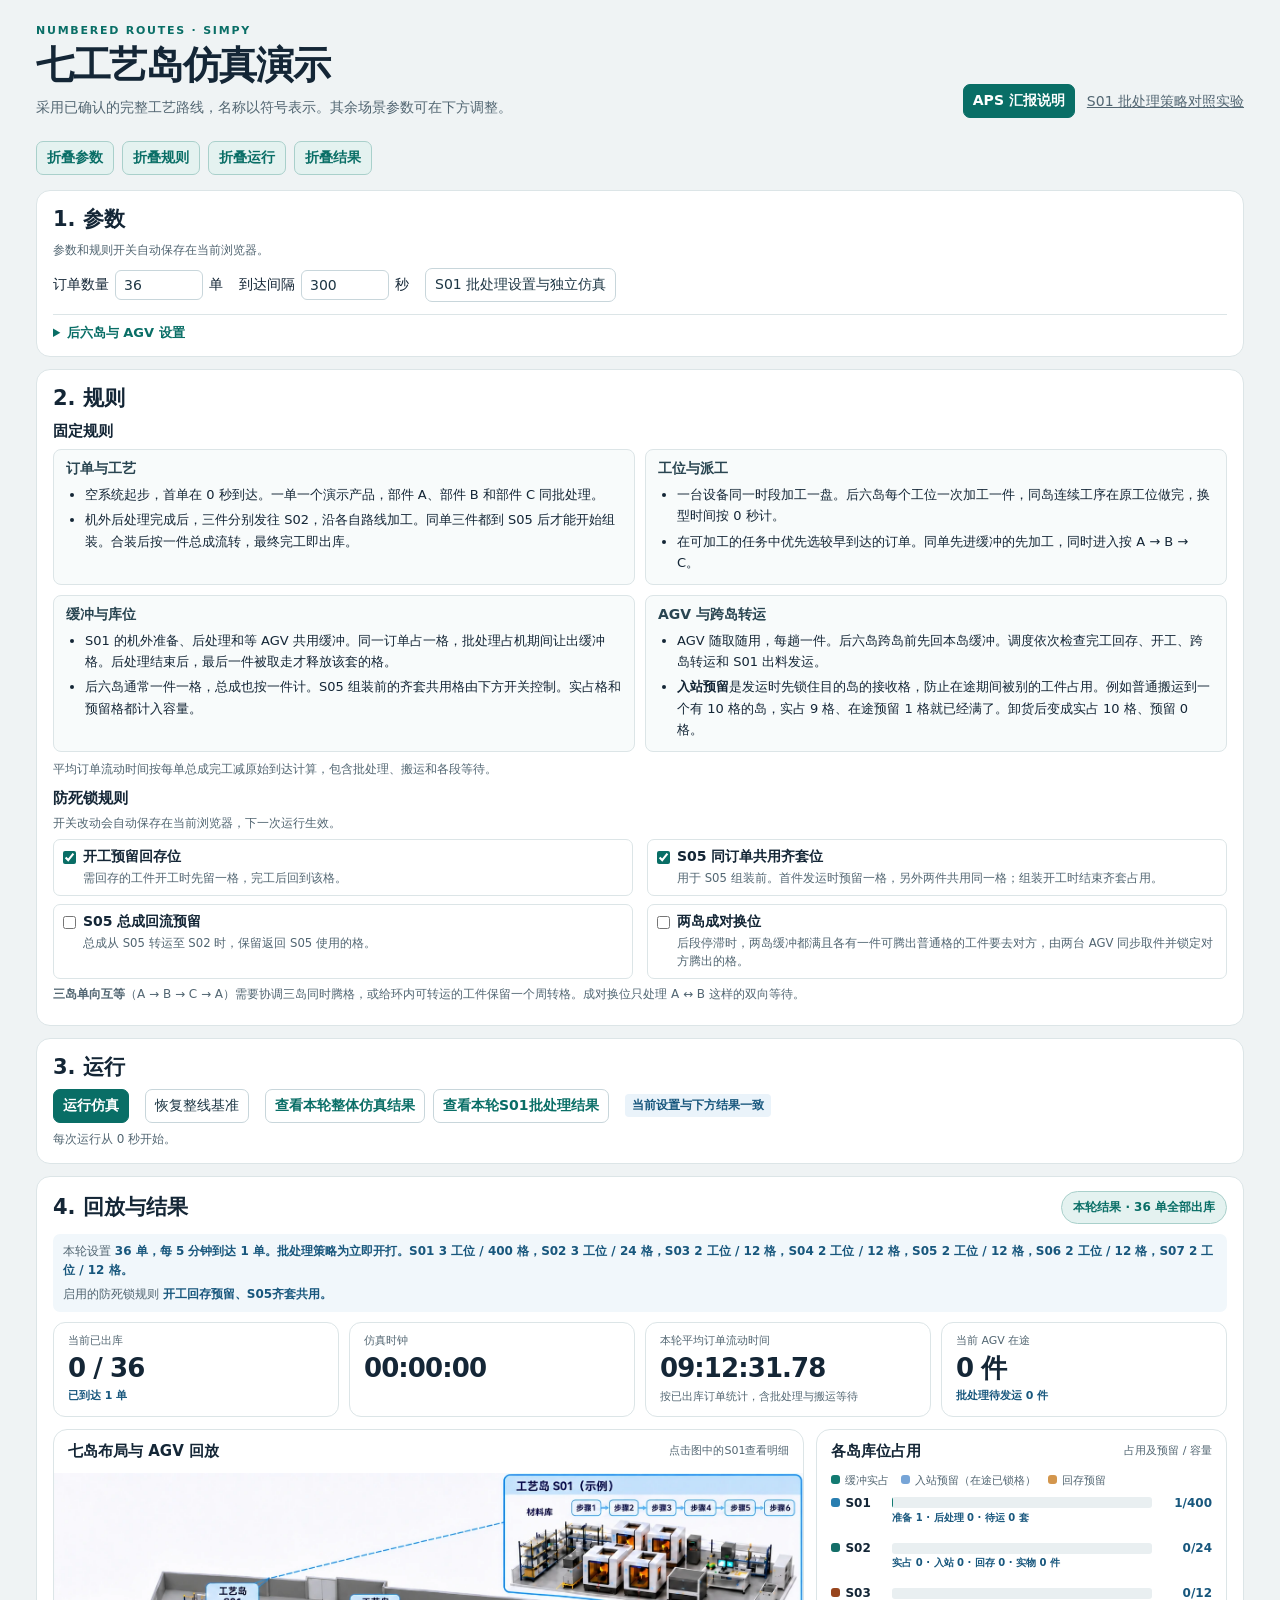
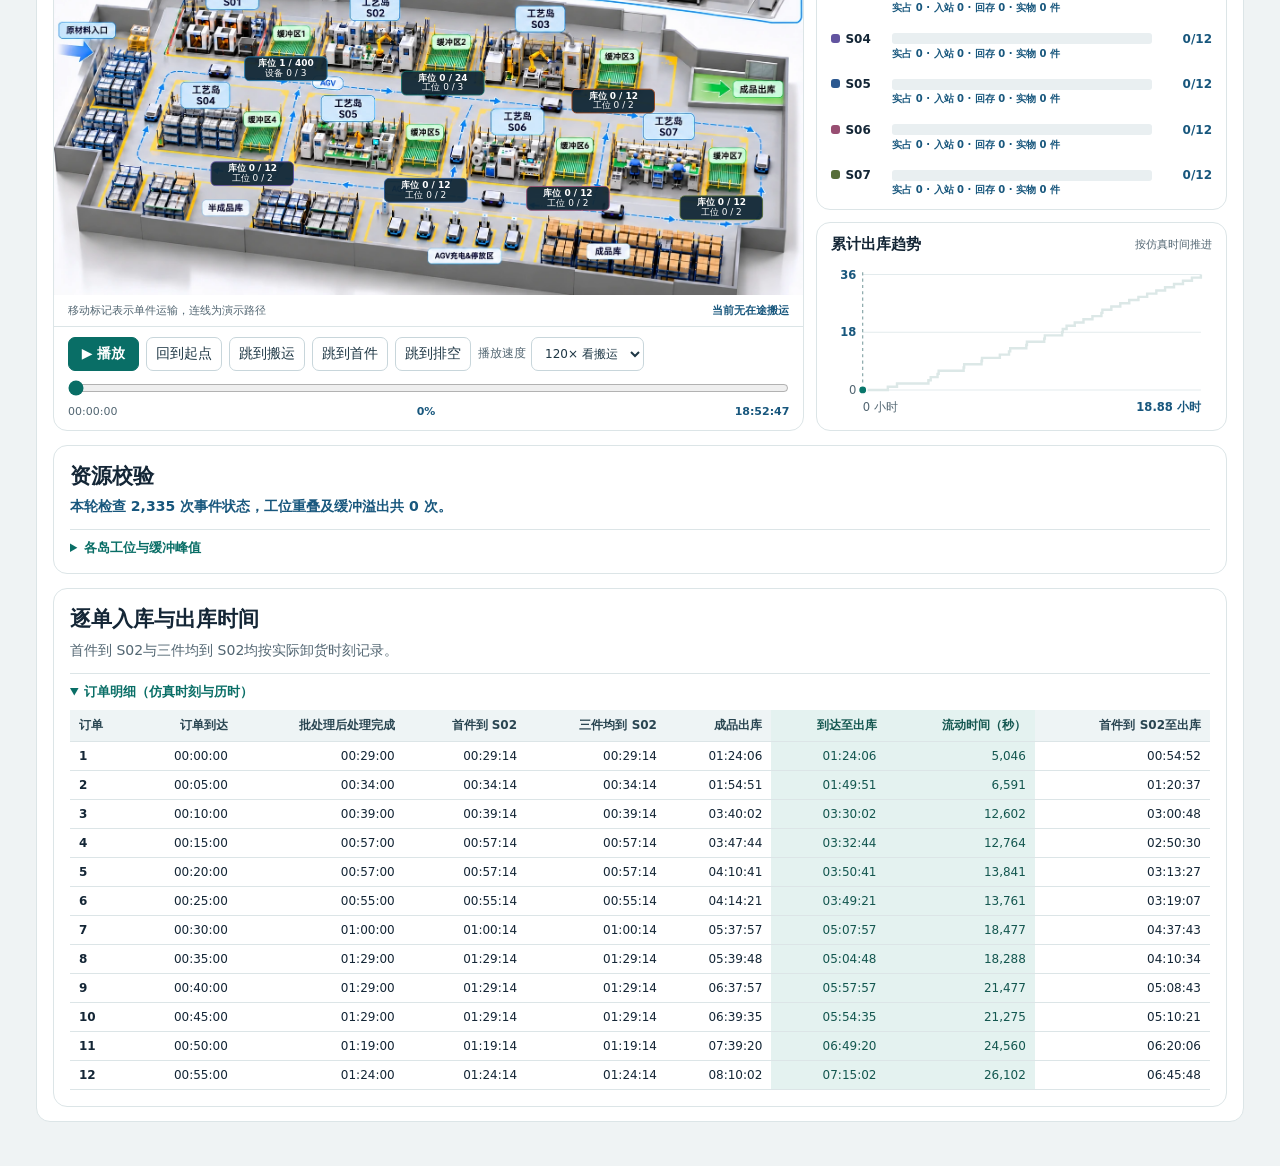
==== commit 7d9c57ff: "Add APS briefing with decision parameters and algorithm analysis" ====
--- a/docs/index.html
+++ b/docs/index.html
@@ -16,6 +16,9 @@
 h2{font-size:21px;line-height:1.35}
 h3{font-size:15px}
 .head{display:flex;justify-content:space-between;align-items:end;gap:20px;margin-bottom:16px}
+.header-links{display:flex;align-items:center;justify-content:flex-end;gap:8px 12px;flex-wrap:wrap;margin-top:8px}
+.header-links .briefing-action{background:var(--teal);border-color:var(--teal);color:#fff}
+.header-links .briefing-action:hover{background:#07554f}
 .eyebrow{color:var(--teal);font-weight:800;letter-spacing:.16em;font-size:11px;margin-bottom:6px}
 .subtitle,.subtle{color:var(--muted);line-height:1.6}
 .subtitle{margin-top:7px}
@@ -172,7 +175,7 @@
 <main class="shell">
   <header class="head">
     <div><p class="eyebrow">NUMBERED ROUTES · SIMPY</p><h1>七工艺岛仿真演示</h1><p class="subtitle">采用已确认的完整工艺路线，名称以符号表示。其余场景参数可在下方调整。</p></div>
-    <a href="./scheduling/" class="subtle">S01 批处理策略对照实验</a>
+    <div class="header-links"><a class="result-action briefing-action" id="aps-briefing-link" href="./aps-briefing.html">APS 汇报说明</a><a href="./scheduling/" class="subtle">S01 批处理策略对照实验</a></div>
   </header>
   <div id="error" role="alert" hidden></div>
   <nav class="step-nav" aria-label="仿真操作与显示">
@@ -355,6 +358,7 @@
 </main>
 <dialog id="batching-dialog" aria-label="S01 批处理仿真"></dialog>
 <script type="application/json" id="sim-data">{"parameters":{"orders":36,"interval":300,"reserve_return":true,"shared_kit_slot":true},"islands":[{"name":"S02","capacity":24,"machines":3},{"name":"S03","capacity":12,"machines":2},{"name":"S04","capacity":12,"machines":2},{"name":"S05","capacity":12,"machines":2},{"name":"S06","capacity":12,"machines":2},{"name":"S07","capacity":12,"machines":2},{"name":"S01","capacity":400,"machines":3}],"transport":[[0,11,19,17,23,29],[11,0,22,26,13,21],[19,22,0,15,18,24],[17,26,15,0,12,16],[23,13,18,12,0,10],[29,21,24,16,10,0]],"routes":{"L":[{"island":"S02","seconds":45,"operations":"A01"},{"island":"S05","seconds":30,"operations":"A02"},{"island":"S06","seconds":135,"operations":"A03"},{"island":"S02","seconds":105,"operations":"A04"},{"island":"S04","seconds":1800,"operations":"A05"},{"island":"S06","seconds":30,"operations":"A06"},{"island":"S03","seconds":15,"operations":"A07"},{"island":"S06","seconds":15,"operations":"A08"},{"island":"S02","seconds":30,"operations":"A09"},{"island":"S06","seconds":30,"operations":"A10"},{"island":"S02","seconds":90,"operations":"A11"},{"island":"S06","seconds":30,"operations":"A12"},{"island":"S02","seconds":60,"operations":"A13"},{"island":"S03","seconds":45,"operations":"A14"}],"R":[{"island":"S02","seconds":45,"operations":"B01"},{"island":"S05","seconds":30,"operations":"B02"},{"island":"S06","seconds":90,"operations":"B03"},{"island":"S02","seconds":105,"operations":"B04"},{"island":"S04","seconds":1800,"operations":"B05"},{"island":"S06","seconds":30,"operations":"B06"},{"island":"S03","seconds":15,"operations":"B07"},{"island":"S06","seconds":45,"operations":"B08"},{"island":"S02","seconds":60,"operations":"B09"},{"island":"S06","seconds":75,"operations":"B10"},{"island":"S02","seconds":60,"operations":"B11"},{"island":"S03","seconds":30,"operations":"B12"}],"F":[{"island":"S02","seconds":105,"operations":"C01"},{"island":"S07","seconds":105,"operations":"C02"},{"island":"S02","seconds":165,"operations":"C03"}],"M":[{"island":"S05","seconds":75,"operations":"P01"},{"island":"S02","seconds":180,"operations":"P02"},{"island":"S05","seconds":60,"operations":"P03"},{"island":"S02","seconds":165,"operations":"P04"}]},"frames":[[0,1,0,0,0,[[0,0,0,0,0],[0,0,0,0,0],[0,0,0,0,0],[0,0,0,0,0],[0,0,0,0,0],[0,0,0,0,0],[1,0,0,0,1]],[1,0,0]],[240,1,0,0,0,[[0,0,0,0,0],[0,0,0,0,0],[0,0,0,0,0],[0,0,0,0,0],[0,0,0,0,0],[0,0,0,0,0],[0,0,0,1,0]],[0,0,0]],[300,2,0,0,0,[[0,0,0,0,0],[0,0,0,0,0],[0,0,0,0,0],[0,0,0,0,0],[0,0,0,0,0],[0,0,0,0,0],[1,0,0,1,1]],[1,0,0]],[540,2,0,0,0,[[0,0,0,0,0],[0,0,0,0,0],[0,0,0,0,0],[0,0,0,0,0],[0,0,0,0,0],[0,0,0,0,0],[0,0,0,2,0]],[0,0,0]],[600,3,0,0,0,[[0,0,0,0,0],[0,0,0,0,0],[0,0,0,0,0],[0,0,0,0,0],[0,0,0,0,0],[0,0,0,0,0],[1,0,0,2,1]],[1,0,0]],[840,3,0,0,0,[[0,0,0,0,0],[0,0,0,0,0],[0,0,0,0,0],[0,0,0,0,0],[0,0,0,0,0],[0,0,0,0,0],[0,0,0,3,0]],[0,0,0]],[900,4,0,0,0,[[0,0,0,0,0],[0,0,0,0,0],[0,0,0,0,0],[0,0,0,0,0],[0,0,0,0,0],[0,0,0,0,0],[0,0,0,3,0]],[0,0,0]],[1200,5,0,0,0,[[0,0,0,0,0],[0,0,0,0,0],[0,0,0,0,0],[0,0,0,0,0],[0,0,0,0,0],[0,0,0,0,0],[0,0,0,3,0]],[0,0,0]],[1260,5,0,0,0,[[0,0,0,0,0],[0,0,0,0,0],[0,0,0,0,0],[0,0,0,0,0],[0,0,0,0,0],[0,0,0,0,0],[2,0,0,3,2]],[2,0,0]],[1320,5,0,0,0,[[0,0,0,0,0],[0,0,0,0,0],[0,0,0,0,0],[0,0,0,0,0],[0,0,0,0,0],[0,0,0,0,0],[3,0,0,2,3]],[2,1,0]],[1500,6,0,0,0,[[0,0,0,0,0],[0,0,0,0,0],[0,0,0,0,0],[0,0,0,0,0],[0,0,0,0,0],[0,0,0,0,0],[1,0,0,3,1]],[0,1,0]],[1560,6,0,0,0,[[0,0,0,0,0],[0,0,0,0,0],[0,0,0,0,0],[0,0,0,0,0],[0,0,0,0,0],[0,0,0,0,0],[2,0,0,3,2]],[1,1,0]],[1620,6,0,0,0,[[0,0,0,0,0],[0,0,0,0,0],[0,0,0,0,0],[0,0,0,0,0],[0,0,0,0,0],[0,0,0,0,0],[3,0,0,2,3]],[1,2,0]],[1740,6,0,0,3,[[0,3,0,0,0],[0,0,0,0,0],[0,0,0,0,0],[0,0,0,0,0],[0,0,0,0,0],[0,0,0,0,0],[2,0,0,2,2]],[1,1,0]],[1754,6,0,0,0,[[0,0,3,3,0],[0,0,0,0,0],[0,0,0,0,0],[0,0,0,0,0],[0,0,0,0,0],[0,0,0,0,0],[2,0,0,2,2]],[1,1,0]],[1799,6,0,0,2,[[0,0,1,1,0],[0,0,0,0,0],[0,0,0,0,0],[0,2,0,0,0],[0,0,0,0,0],[0,0,0,0,0],[2,0,0,2,2]],[1,1,0]],[1800,7,0,0,2,[[0,0,1,1,0],[0,0,0,0,0],[0,0,0,0,0],[0,2,0,0,0],[0,0,0,0,0],[0,0,0,0,0],[1,0,0,3,1]],[0,1,0]],[1816,7,0,0,0,[[0,0,1,1,0],[0,0,0,0,0],[0,0,0,0,0],[0,0,2,2,0],[0,0,0,0,0],[0,0,0,0,0],[1,0,0,3,1]],[0,1,0]],[1846,7,0,0,2,[[0,0,1,1,0],[0,0,0,0,0],[0,0,0,0,0],[0,0,0,0,0],[0,2,0,0,0],[0,0,0,0,0],[1,0,0,3,1]],[0,1,0]],[1858,7,0,0,0,[[0,0,1,1,0],[0,0,0,0,0],[0,0,0,0,0],[0,0,0,0,0],[0,0,2,2,0],[0,0,0,0,0],[1,0,0,3,1]],[0,1,0]],[1859,7,0,0,1,[[0,0,0,0,0],[0,0,0,0,0],[0,0,0,0,0],[0,0,0,0,0],[0,0,2,2,0],[0,1,0,0,0],[1,0,0,3,1]],[0,1,0]],[1860,7,0,0,1,[[0,0,0,0,0],[0,0,0,0,0],[0,0,0,0,0],[0,0,0,0,0],[0,0,2,2,0],[0,1,0,0,0],[2,0,0,3,2]],[1,1,0]],[1888,7,0,0,0,[[0,0,0,0,0],[0,0,0,0,0],[0,0,0,0,0],[0,0,0,0,0],[0,0,2,2,0],[0,0,1,1,0],[2,0,0,3,2]],[1,1,0]],[1920,7,0,0,0,[[0,0,0,0,0],[0,0,0,0,0],[0,0,0,0,0],[0,0,0,0,0],[0,0,2,2,0],[0,0,1,1,0],[3,0,0,2,3]],[1,2,0]],[1948,7,0,0,1,[[0,1,0,0,0],[0,0,0,0,0],[0,0,0,0,0],[0,0,0,0,0],[0,0,1,1,0],[0,0,1,1,0],[3,0,0,2,3]],[1,2,0]],[1971,7,0,0,0,[[0,0,1,1,0],[0,0,0,0,0],[0,0,0,0,0],[0,0,0,0,0],[0,0,1,1,0],[0,0,1,1,0],[3,0,0,2,3]],[1,2,0]],[1993,7,0,0,2,[[0,2,1,1,0],[0,0,0,0,0],[0,0,0,0,0],[0,0,0,0,0],[0,0,0,0,0],[0,0,0,0,0],[3,0,0,2,3]],[1,2,0]],[2016,7,0,0,1,[[0,1,2,2,0],[0,0,0,0,0],[0,0,0,0,0],[0,0,0,0,0],[0,0,0,0,0],[0,0,0,0,0],[3,0,0,2,3]],[1,2,0]],[2022,7,0,0,0,[[0,0,3,3,0],[0,0,0,0,0],[0,0,0,0,0],[0,0,0,0,0],[0,0,0,0,0],[0,0,0,0,0],[3,0,0,2,3]],[1,2,0]],[2040,7,0,0,3,[[0,3,3,3,0],[0,0,0,0,0],[0,0,0,0,0],[0,0,0,0,0],[0,0,0,0,0],[0,0,0,0,0],[2,0,0,2,2]],[1,1,0]],[2054,7,0,0,0,[[3,0,3,3,3],[0,0,0,0,0],[0,0,0,0,0],[0,0,0,0,0],[0,0,0,0,0],[0,0,0,0,0],[2,0,0,2,2]],[1,1,0]],[2076,7,0,0,1,[[2,0,3,3,2],[0,0,0,0,0],[0,1,0,0,0],[0,0,0,0,0],[0,0,0,0,0],[0,0,0,0,0],[2,0,0,2,2]],[1,1,0]],[2095,7,0,0,0,[[2,0,3,3,2],[0,0,0,0,0],[0,0,1,1,0],[0,0,0,0,0],[0,0,0,0,0],[0,0,0,0,0],[2,0,0,2,2]],[1,1,0]],[2100,8,0,0,0,[[2,0,3,3,2],[0,0,0,0,0],[0,0,1,1,0],[0,0,0,0,0],[0,0,0,0,0],[0,0,0,0,0],[1,0,0,3,1]],[0,1,0]],[2121,8,0,0,2,[[0,0,3,3,0],[0,0,0,0,0],[0,1,1,1,0],[0,1,0,0,0],[0,0,0,0,0],[0,0,0,0,0],[1,0,0,3,1]],[0,1,0]],[2138,8,0,0,1,[[0,0,3,3,0],[0,0,0,0,0],[0,1,1,1,0],[0,0,1,1,0],[0,0,0,0,0],[0,0,0,0,0],[1,0,0,3,1]],[0,1,0]],[2140,8,0,0,0,[[0,0,3,3,0],[0,0,0,0,0],[0,0,2,2,0],[0,0,1,1,0],[0,0,0,0,0],[0,0,0,0,0],[1,0,0,3,1]],[0,1,0]],[2166,8,0,0,1,[[0,0,2,2,0],[0,0,0,0,0],[0,0,2,2,0],[0,1,1,1,0],[0,0,0,0,0],[0,0,0,0,0],[1,0,0,3,1]],[0,1,0]],[2168,8,0,0,2,[[0,0,2,2,0],[0,0,0,0,0],[0,0,2,2,0],[0,1,0,0,0],[0,1,0,0,0],[0,0,0,0,0],[1,0,0,3,1]],[0,1,0]],[2180,8,0,0,1,[[0,0,2,2,0],[0,0,0,0,0],[0,0,2,2,0],[0,1,0,0,0],[0,0,1,1,0],[0,0,0,0,0],[1,0,0,3,1]],[0,1,0]],[2183,8,0,0,0,[[0,0,2,2,0],[0,0,0,0,0],[0,0,2,2,0],[0,0,1,1,0],[0,0,1,1,0],[0,0,0,0,0],[1,0,0,3,1]],[0,1,0]],[2187,8,0,0,1,[[0,0,1,1,0],[0,0,0,0,0],[0,0,2,2,0],[0,1,1,1,0],[0,0,1,1,0],[0,0,0,0,0],[1,0,0,3,1]],[0,1,0]],[2204,8,0,0,0,[[0,0,1,1,0],[0,0,0,0,0],[0,0,2,2,0],[1,0,1,1,1],[0,0,1,1,0],[0,0,0,0,0],[1,0,0,3,1]],[0,1,0]],[2213,8,0,0,1,[[0,0,1,1,0],[0,0,0,0,0],[0,0,2,2,0],[1,0,0,0,1],[0,1,1,1,0],[0,0,0,0,0],[1,0,0,3,1]],[0,1,0]],[2225,8,0,0,0,[[0,0,1,1,0],[0,0,0,0,0],[0,0,2,2,0],[1,0,0,0,1],[0,0,2,2,0],[0,0,0,0,0],[1,0,0,3,1]],[0,1,0]],[2226,8,0,0,1,[[0,0,0,0,0],[0,0,0,0,0],[0,0,2,2,0],[1,0,0,0,1],[0,0,2,2,0],[0,1,0,0,0],[1,0,0,3,1]],[0,1,0]],[2255,8,0,0,0,[[0,0,0,0,0],[0,0,0,0,0],[0,0,2,2,0],[1,0,0,0,1],[0,0,2,2,0],[0,0,1,1,0],[1,0,0,3,1]],[0,1,0]],[2315,8,0,0,2,[[0,2,0,0,0],[0,0,0,0,0],[0,0,2,2,0],[1,0,0,0,1],[0,0,0,0,0],[0,0,1,1,0],[1,0,0,3,1]],[0,1,0]],[2338,8,0,0,0,[[0,0,2,2,0],[0,0,0,0,0],[0,0,2,2,0],[1,0,0,0,1],[0,0,0,0,0],[0,0,1,1,0],[1,0,0,3,1]],[0,1,0]],[2340,8,0,0,3,[[0,3,2,2,0],[0,0,0,0,0],[0,0,2,2,0],[1,0,0,0,1],[0,0,0,0,0],[0,0,1,1,0],[0,0,0,3,0]],[0,0,0]],[2354,8,0,0,0,[[2,0,3,3,2],[0,0,0,0,0],[0,0,2,2,0],[1,0,0,0,1],[0,0,0,0,0],[0,0,1,1,0],[0,0,0,3,0]],[0,0,0]],[2360,8,0,0,1,[[2,1,3,3,2],[0,0,0,0,0],[0,0,2,2,0],[1,0,0,0,1],[0,0,0,0,0],[0,0,0,0,0],[0,0,0,3,0]],[0,0,0]],[2389,8,0,0,0,[[3,0,3,3,3],[0,0,0,0,0],[0,0,2,2,0],[1,0,0,0,1],[0,0,0,0,0],[0,0,0,0,0],[0,0,0,3,0]],[0,0,0]],[2399,8,0,0,1,[[2,0,3,3,2],[0,0,0,0,0],[0,0,2,2,0],[1,1,0,0,1],[0,0,0,0,0],[0,0,0,0,0],[0,0,0,3,0]],[0,0,0]],[2400,9,0,0,1,[[2,0,3,3,2],[0,0,0,0,0],[0,0,2,2,0],[1,1,0,0,1],[0,0,0,0,0],[0,0,0,0,0],[0,0,0,3,0]],[0,0,0]],[2416,9,0,0,0,[[2,0,3,3,2],[0,0,0,0,0],[0,0,2,2,0],[1,0,1,1,1],[0,0,0,0,0],[0,0,0,0,0],[0,0,0,3,0]],[0,0,0]],[2443,9,0,0,2,[[0,0,3,3,0],[0,0,0,0,0],[0,2,2,2,0],[1,0,1,1,1],[0,0,0,0,0],[0,0,0,0,0],[0,0,0,3,0]],[0,0,0]],[2446,9,0,0,3,[[0,0,3,3,0],[0,0,0,0,0],[0,2,2,2,0],[1,0,0,0,1],[0,1,0,0,0],[0,0,0,0,0],[0,0,0,3,0]],[0,0,0]],[2458,9,0,0,2,[[0,0,3,3,0],[0,0,0,0,0],[0,2,2,2,0],[1,0,0,0,1],[0,0,1,1,0],[0,0,0,0,0],[0,0,0,3,0]],[0,0,0]],[2462,9,0,0,0,[[0,0,3,3,0],[0,0,0,0,0],[2,0,2,2,2],[1,0,0,0,1],[0,0,1,1,0],[0,0,0,0,0],[0,0,0,3,0]],[0,0,0]],[2488,9,0,0,1,[[0,0,2,2,0],[0,0,0,0,0],[2,0,2,2,2],[1,1,0,0,1],[0,0,1,1,0],[0,0,0,0,0],[0,0,0,3,0]],[0,0,0]],[2505,9,0,0,0,[[0,0,2,2,0],[0,0,0,0,0],[2,0,2,2,2],[1,0,1,1,1],[0,0,1,1,0],[0,0,0,0,0],[0,0,0,3,0]],[0,0,0]],[2535,9,0,0,1,[[0,0,2,2,0],[0,0,0,0,0],[2,0,2,2,2],[1,0,0,0,1],[0,1,1,1,0],[0,0,0,0,0],[0,0,0,3,0]],[0,0,0]],[2547,9,0,0,0,[[0,0,2,2,0],[0,0,0,0,0],[2,0,2,2,2],[1,0,0,0,1],[0,0,2,2,0],[0,0,0,0,0],[0,0,0,3,0]],[0,0,0]],[2548,9,0,0,1,[[0,0,1,1,0],[0,0,0,0,0],[2,0,2,2,2],[1,0,0,0,1],[0,0,2,2,0],[0,1,0,0,0],[0,0,0,3,0]],[0,0,0]],[2564,9,0,0,2,[[0,0,0,0,0],[0,0,0,0,0],[2,0,2,2,2],[1,1,0,0,1],[0,0,2,2,0],[0,1,0,0,0],[0,0,0,3,0]],[0,0,0]],[2577,9,0,0,1,[[0,0,0,0,0],[0,0,0,0,0],[2,0,2,2,2],[1,1,0,0,1],[0,0,2,2,0],[0,0,1,1,0],[0,0,0,3,0]],[0,0,0]],[2581,9,0,0,0,[[0,0,0,0,0],[0,0,0,0,0],[2,0,2,2,2],[2,0,0,0,2],[0,0,2,2,0],[0,0,1,1,0],[0,0,0,3,0]],[0,0,0]],[2593,9,0,0,1,[[0,1,0,0,0],[0,0,0,0,0],[2,0,2,2,2],[2,0,0,0,2],[0,0,1,1,0],[0,0,1,1,0],[0,0,0,3,0]],[0,0,0]],[2616,9,0,0,0,[[0,0,1,1,0],[0,0,0,0,0],[2,0,2,2,2],[2,0,0,0,2],[0,0,1,1,0],[0,0,1,1,0],[0,0,0,3,0]],[0,0,0]],[2637,9,0,0,1,[[0,1,1,1,0],[0,0,0,0,0],[2,0,2,2,2],[2,0,0,0,2],[0,0,0,0,0],[0,0,1,1,0],[0,0,0,3,0]],[0,0,0]],[2660,9,0,0,0,[[0,0,2,2,0],[0,0,0,0,0],[2,0,2,2,2],[2,0,0,0,2],[0,0,0,0,0],[0,0,1,1,0],[0,0,0,3,0]],[0,0,0]],[2682,9,0,0,1,[[0,1,2,2,0],[0,0,0,0,0],[2,0,2,2,2],[2,0,0,0,2],[0,0,0,0,0],[0,0,0,0,0],[0,0,0,3,0]],[0,0,0]],[2700,10,0,0,1,[[0,1,2,2,0],[0,0,0,0,0],[2,0,2,2,2],[2,0,0,0,2],[0,0,0,0,0],[0,0,0,0,0],[0,0,0,3,0]],[0,0,0]],[2711,10,0,0,0,[[0,0,3,3,0],[0,0,0,0,0],[2,0,2,2,2],[2,0,0,0,2],[0,0,0,0,0],[0,0,0,0,0],[0,0,0,3,0]],[0,0,0]],[2721,10,0,0,1,[[0,0,2,2,0],[0,0,0,0,0],[2,1,2,2,2],[2,0,0,0,2],[0,0,0,0,0],[0,0,0,0,0],[0,0,0,3,0]],[0,0,0]],[2740,10,0,0,0,[[0,0,2,2,0],[0,0,0,0,0],[3,0,2,2,3],[2,0,0,0,2],[0,0,0,0,0],[0,0,0,0,0],[0,0,0,3,0]],[0,0,0]],[2765,10,0,0,1,[[0,0,1,1,0],[0,0,0,0,0],[3,1,2,2,3],[2,0,0,0,2],[0,0,0,0,0],[0,0,0,0,0],[0,0,0,3,0]],[0,0,0]],[2784,10,0,0,0,[[0,0,1,1,0],[0,0,0,0,0],[4,0,2,2,4],[2,0,0,0,2],[0,0,0,0,0],[0,0,0,0,0],[0,0,0,3,0]],[0,0,0]],[2820,10,0,0,0,[[0,0,1,1,0],[0,0,0,0,0],[4,0,2,2,4],[2,0,0,0,2],[0,0,0,0,0],[0,0,0,0,0],[3,0,0,3,3]],[3,0,0]],[2876,10,0,0,1,[[0,0,0,0,0],[0,0,0,0,0],[4,0,2,2,4],[2,1,0,0,2],[0,0,0,0,0],[0,0,0,0,0],[3,0,0,3,3]],[3,0,0]],[2880,10,0,0,1,[[0,0,0,0,0],[0,0,0,0,0],[4,0,2,2,4],[2,1,0,0,2],[0,0,0,0,0],[0,0,0,0,0],[4,0,0,2,4]],[3,1,0]],[2893,10,0,0,0,[[0,0,0,0,0],[0,0,0,0,0],[4,0,2,2,4],[3,0,0,0,3],[0,0,0,0,0],[0,0,0,0,0],[4,0,0,2,4]],[3,1,0]],[3000,11,0,0,0,[[0,0,0,0,0],[0,0,0,0,0],[4,0,2,2,4],[3,0,0,0,3],[0,0,0,0,0],[0,0,0,0,0],[7,0,0,1,7]],[4,3,0]],[3060,11,0,0,0,[[0,0,0,0,0],[0,0,0,0,0],[4,0,2,2,4],[3,0,0,0,3],[0,0,0,0,0],[0,0,0,0,0],[4,0,0,2,4]],[1,3,0]],[3180,11,0,0,0,[[0,0,0,0,0],[0,0,0,0,0],[4,0,2,2,4],[3,0,0,0,3],[0,0,0,0,0],[0,0,0,0,0],[5,0,0,1,5]],[1,4,0]],[3240,11,0,0,0,[[0,0,0,0,0],[0,0,0,0,0],[4,0,2,2,4],[3,0,0,0,3],[0,0,0,0,0],[0,0,0,0,0],[4,0,0,2,4]],[0,4,0]],[3300,12,0,0,3,[[0,3,0,0,0],[0,0,0,0,0],[4,0,2,2,4],[3,0,0,0,3],[0,0,0,0,0],[0,0,0,0,0],[4,0,0,2,4]],[1,3,0]],[3314,12,0,0,0,[[0,0,3,3,0],[0,0,0,0,0],[4,0,2,2,4],[3,0,0,0,3],[0,0,0,0,0],[0,0,0,0,0],[4,0,0,2,4]],[1,3,0]],[3359,12,0,0,2,[[0,0,1,1,0],[0,0,0,0,0],[4,0,2,2,4],[3,2,0,0,3],[0,0,0,0,0],[0,0,0,0,0],[4,0,0,2,4]],[1,3,0]],[3376,12,0,0,0,[[0,0,1,1,0],[0,0,0,0,0],[4,0,2,2,4],[3,0,2,2,3],[0,0,0,0,0],[0,0,0,0,0],[4,0,0,2,4]],[1,3,0]],[3406,12,0,0,2,[[0,0,1,1,0],[0,0,0,0,0],[4,0,2,2,4],[3,0,0,0,3],[0,2,0,0,0],[0,0,0,0,0],[4,0,0,2,4]],[1,3,0]],[3418,12,0,0,0,[[0,0,1,1,0],[0,0,0,0,0],[4,0,2,2,4],[3,0,0,0,3],[0,0,2,2,0],[0,0,0,0,0],[4,0,0,2,4]],[1,3,0]],[3419,12,0,0,1,[[0,0,0,0,0],[0,0,0,0,0],[4,0,2,2,4],[3,0,0,0,3],[0,0,2,2,0],[0,1,0,0,0],[4,0,0,2,4]],[1,3,0]],[3420,12,0,0,7,[[0,6,0,0,0],[0,0,0,0,0],[4,0,2,2,4],[3,0,0,0,3],[0,0,2,2,0],[0,1,0,0,0],[2,0,0,2,2]],[1,1,0]],[3434,12,0,0,1,[[3,0,3,3,3],[0,0,0,0,0],[4,0,2,2,4],[3,0,0,0,3],[0,0,2,2,0],[0,1,0,0,0],[2,0,0,2,2]],[1,1,0]],[3448,12,0,0,0,[[3,0,3,3,3],[0,0,0,0,0],[4,0,2,2,4],[3,0,0,0,3],[0,0,2,2,0],[0,0,1,1,0],[2,0,0,2,2]],[1,1,0]],[3479,12,0,0,2,[[1,0,3,3,1],[0,0,0,0,0],[4,0,2,2,4],[3,2,0,0,3],[0,0,2,2,0],[0,0,1,1,0],[2,0,0,2,2]],[1,1,0]],[3496,12,0,0,0,[[1,0,3,3,1],[0,0,0,0,0],[4,0,2,2,4],[3,0,2,2,3],[0,0,2,2,0],[0,0,1,1,0],[2,0,0,2,2]],[1,1,0]],[3508,12,0,0,1,[[1,1,3,3,1],[0,0,0,0,0],[4,0,2,2,4],[3,0,2,2,3],[0,0,1,1,0],[0,0,1,1,0],[2,0,0,2,2]],[1,1,0]],[3524,12,0,0,3,[[0,1,2,2,0],[0,0,0,0,0],[4,0,2,2,4],[3,2,2,2,3],[0,0,1,1,0],[0,0,1,1,0],[2,0,0,2,2]],[1,1,0]],[3526,12,0,0,5,[[0,1,2,2,0],[0,0,0,0,0],[4,0,2,2,4],[3,2,0,0,3],[0,2,1,1,0],[0,0,1,1,0],[2,0,0,2,2]],[1,1,0]],[3531,12,0,0,4,[[0,0,3,3,0],[0,0,0,0,0],[4,0,2,2,4],[3,2,0,0,3],[0,2,1,1,0],[0,0,1,1,0],[2,0,0,2,2]],[1,1,0]],[3538,12,0,0,2,[[0,0,3,3,0],[0,0,0,0,0],[4,0,2,2,4],[3,2,0,0,3],[1,0,2,2,1],[0,0,1,1,0],[2,0,0,2,2]],[1,1,0]],[3539,12,0,0,3,[[0,0,2,2,0],[0,0,0,0,0],[4,0,2,2,4],[3,2,0,0,3],[1,0,2,2,1],[0,1,1,1,0],[2,0,0,2,2]],[1,1,0]],[3540,12,0,0,3,[[0,0,2,2,0],[0,0,0,0,0],[4,0,2,2,4],[3,2,0,0,3],[1,0,2,2,1],[0,1,1,1,0],[1,0,0,3,1]],[0,1,0]],[3541,12,0,0,1,[[0,0,2,2,0],[0,0,0,0,0],[4,0,2,2,4],[3,0,2,2,3],[1,0,2,2,1],[0,1,1,1,0],[1,0,0,3,1]],[0,1,0]],[3553,12,0,0,3,[[0,2,2,2,0],[0,0,0,0,0],[4,0,2,2,4],[3,0,2,2,3],[0,0,2,2,0],[0,1,0,0,0],[1,0,0,3,1]],[0,1,0]],[3568,12,0,0,2,[[0,2,2,2,0],[0,0,0,0,0],[4,0,2,2,4],[3,0,2,2,3],[0,0,2,2,0],[0,0,1,1,0],[1,0,0,3,1]],[0,1,0]],[3571,12,0,0,4,[[0,2,2,2,0],[0,0,0,0,0],[4,0,2,2,4],[3,0,0,0,3],[0,2,2,2,0],[0,0,1,1,0],[1,0,0,3,1]],[0,1,0]],[3576,12,0,0,3,[[0,1,3,3,0],[0,0,0,0,0],[4,0,2,2,4],[3,0,0,0,3],[0,2,2,2,0],[0,0,1,1,0],[1,0,0,3,1]],[0,1,0]],[3582,12,0,0,2,[[1,0,3,3,1],[0,0,0,0,0],[4,0,2,2,4],[3,0,0,0,3],[0,2,2,2,0],[0,0,1,1,0],[1,0,0,3,1]],[0,1,0]],[3583,12,0,0,0,[[1,0,3,3,1],[0,0,0,0,0],[4,0,2,2,4],[3,0,0,0,3],[2,0,2,2,2],[0,0,1,1,0],[1,0,0,3,1]],[0,1,0]],[3600,13,0,0,3,[[1,3,3,3,1],[0,0,0,0,0],[4,0,2,2,4],[3,0,0,0,3],[2,0,2,2,2],[0,0,1,1,0],[0,0,0,3,0]],[0,0,0]],[3614,13,0,0,0,[[4,0,3,3,4],[0,0,0,0,0],[4,0,2,2,4],[3,0,0,0,3],[2,0,2,2,2],[0,0,1,1,0],[0,0,0,3,0]],[0,0,0]],[3629,13,0,0,1,[[3,0,3,3,3],[0,0,0,0,0],[4,0,2,2,4],[3,0,0,0,3],[2,0,2,2,2],[0,1,1,1,0],[0,0,0,3,0]],[0,0,0]],[3636,13,0,0,2,[[2,0,3,3,2],[0,0,0,0,0],[4,1,2,2,4],[3,0,0,0,3],[2,0,2,2,2],[0,1,1,1,0],[0,0,0,3,0]],[0,0,0]],[3643,13,0,0,3,[[2,1,3,3,2],[0,0,0,0,0],[4,1,2,2,4],[3,0,0,0,3],[1,0,2,2,1],[0,1,1,1,0],[0,0,0,3,0]],[0,0,0]],[3655,13,0,0,2,[[2,1,3,3,2],[0,0,0,0,0],[5,0,2,2,5],[3,0,0,0,3],[1,0,2,2,1],[0,1,1,1,0],[0,0,0,3,0]],[0,0,0]],[3658,13,0,0,1,[[2,1,3,3,2],[0,0,0,0,0],[5,0,2,2,5],[3,0,0,0,3],[1,0,2,2,1],[0,0,2,2,0],[0,0,0,3,0]],[0,0,0]],[3666,13,0,0,0,[[3,0,3,3,3],[0,0,0,0,0],[5,0,2,2,5],[3,0,0,0,3],[1,0,2,2,1],[0,0,2,2,0],[0,0,0,3,0]],[0,0,0]],[3673,13,0,0,2,[[3,2,3,3,3],[0,0,0,0,0],[5,0,2,2,5],[3,0,0,0,3],[0,0,2,2,0],[0,0,1,1,0],[0,0,0,3,0]],[0,0,0]],[3681,13,0,0,4,[[1,2,3,3,1],[0,0,0,0,0],[5,1,2,2,5],[3,1,0,0,3],[0,0,2,2,0],[0,0,1,1,0],[0,0,0,3,0]],[0,0,0]],[3696,13,0,0,3,[[2,1,3,3,2],[0,0,0,0,0],[5,1,2,2,5],[3,1,0,0,3],[0,0,2,2,0],[0,0,1,1,0],[0,0,0,3,0]],[0,0,0]],[3698,13,0,0,2,[[2,1,3,3,2],[0,0,0,0,0],[5,1,2,2,5],[3,0,1,1,3],[0,0,2,2,0],[0,0,1,1,0],[0,0,0,3,0]],[0,0,0]],[3700,13,0,0,1,[[2,1,3,3,2],[0,0,0,0,0],[6,0,2,2,6],[3,0,1,1,3],[0,0,2,2,0],[0,0,1,1,0],[0,0,0,3,0]],[0,0,0]],[3702,13,0,0,0,[[3,0,3,3,3],[0,0,0,0,0],[6,0,2,2,6],[3,0,1,1,3],[0,0,2,2,0],[0,0,1,1,0],[0,0,0,3,0]],[0,0,0]],[3726,13,0,0,1,[[2,0,3,3,2],[0,0,0,0,0],[6,0,2,2,6],[3,1,1,1,3],[0,0,2,2,0],[0,0,1,1,0],[0,0,0,3,0]],[0,0,0]],[3728,13,0,0,2,[[2,0,3,3,2],[0,0,0,0,0],[6,0,2,2,6],[3,1,0,0,3],[0,1,2,2,0],[0,0,1,1,0],[0,0,0,3,0]],[0,0,0]],[3740,13,0,0,1,[[2,0,3,3,2],[0,0,0,0,0],[6,0,2,2,6],[3,1,0,0,3],[1,0,2,2,1],[0,0,1,1,0],[0,0,0,3,0]],[0,0,0]],[3743,13,0,0,0,[[2,0,3,3,2],[0,0,0,0,0],[6,0,2,2,6],[3,0,1,1,3],[1,0,2,2,1],[0,0,1,1,0],[0,0,0,3,0]],[0,0,0]],[3763,13,0,0,2,[[2,2,3,3,2],[0,0,0,0,0],[6,0,2,2,6],[3,0,1,1,3],[0,0,2,2,0],[0,0,0,0,0],[0,0,0,3,0]],[0,0,0]],[3773,13,0,0,3,[[2,2,3,3,2],[0,0,0,0,0],[6,0,2,2,6],[3,0,0,0,3],[0,1,2,2,0],[0,0,0,0,0],[0,0,0,3,0]],[0,0,0]],[3778,13,0,0,4,[[2,3,3,3,2],[0,0,0,0,0],[6,0,2,2,6],[3,0,0,0,3],[0,1,1,1,0],[0,0,0,0,0],[0,0,0,3,0]],[0,0,0]],[3785,13,0,0,3,[[2,3,3,3,2],[0,0,0,0,0],[6,0,2,2,6],[3,0,0,0,3],[0,0,2,2,0],[0,0,0,0,0],[0,0,0,3,0]],[0,0,0]],[3786,13,0,0,3,[[2,2,3,3,2],[0,0,0,0,0],[6,1,2,2,6],[3,0,0,0,3],[0,0,2,2,0],[0,0,0,0,0],[0,0,0,3,0]],[0,0,0]],[3792,13,0,0,2,[[3,1,3,3,3],[0,0,0,0,0],[6,1,2,2,6],[3,0,0,0,3],[0,0,2,2,0],[0,0,0,0,0],[0,0,0,3,0]],[0,0,0]],[3794,13,0,0,3,[[2,1,3,3,2],[0,0,0,0,0],[6,1,2,2,6],[3,1,0,0,3],[0,0,2,2,0],[0,0,0,0,0],[0,0,0,3,0]],[0,0,0]],[3801,13,0,0,2,[[3,0,3,3,3],[0,0,0,0,0],[6,1,2,2,6],[3,1,0,0,3],[0,0,2,2,0],[0,0,0,0,0],[0,0,0,3,0]],[0,0,0]],[3805,13,0,0,1,[[3,0,3,3,3],[0,0,0,0,0],[7,0,2,2,7],[3,1,0,0,3],[0,0,2,2,0],[0,0,0,0,0],[0,0,0,3,0]],[0,0,0]],[3811,13,0,0,0,[[3,0,3,3,3],[0,0,0,0,0],[7,0,2,2,7],[4,0,0,0,4],[0,0,2,2,0],[0,0,0,0,0],[0,0,0,3,0]],[0,0,0]],[3831,13,0,0,1,[[2,0,3,3,2],[0,0,0,0,0],[7,1,2,2,7],[4,0,0,0,4],[0,0,2,2,0],[0,0,0,0,0],[0,0,0,3,0]],[0,0,0]],[3850,13,0,0,0,[[2,0,3,3,2],[0,0,0,0,0],[8,0,2,2,8],[4,0,0,0,4],[0,0,2,2,0],[0,0,0,0,0],[0,0,0,3,0]],[0,0,0]],[3875,13,0,0,1,[[2,1,3,3,2],[0,0,0,0,0],[8,0,2,2,8],[4,0,0,0,4],[0,0,1,1,0],[0,0,0,0,0],[0,0,0,3,0]],[0,0,0]],[3895,13,0,0,2,[[2,1,3,3,2],[0,0,0,0,0],[7,0,2,2,7],[4,0,0,0,4],[0,1,1,1,0],[0,0,0,0,0],[0,0,0,3,0]],[0,0,0]],[3898,13,0,0,2,[[3,1,3,3,3],[0,0,0,0,0],[7,0,2,2,7],[4,0,0,0,4],[0,1,0,0,0],[0,0,0,0,0],[0,0,0,3,0]],[0,0,0]],[3899,13,0,0,3,[[2,1,3,3,2],[0,0,0,0,0],[7,1,2,2,7],[4,0,0,0,4],[0,1,0,0,0],[0,0,0,0,0],[0,0,0,3,0]],[0,0,0]],[3900,14,0,0,3,[[2,1,3,3,2],[0,0,0,0,0],[7,1,2,2,7],[4,0,0,0,4],[0,1,0,0,0],[0,0,0,0,0],[0,0,0,3,0]],[0,0,0]],[3913,14,0,0,2,[[2,1,3,3,2],[0,0,0,0,0],[7,1,2,2,7],[4,0,0,0,4],[0,0,1,1,0],[0,0,0,0,0],[0,0,0,3,0]],[0,0,0]],[3918,14,0,0,1,[[2,1,3,3,2],[0,0,0,0,0],[8,0,2,2,8],[4,0,0,0,4],[0,0,1,1,0],[0,0,0,0,0],[0,0,0,3,0]],[0,0,0]],[3921,14,0,0,0,[[3,0,3,3,3],[0,0,0,0,0],[8,0,2,2,8],[4,0,0,0,4],[0,0,1,1,0],[0,0,0,0,0],[0,0,0,3,0]],[0,0,0]],[3940,14,0,0,1,[[3,0,3,3,3],[0,0,0,0,0],[7,0,2,2,7],[4,0,0,0,4],[0,1,1,1,0],[0,0,0,0,0],[0,0,0,3,0]],[0,0,0]],[3943,14,0,0,2,[[3,0,3,3,3],[0,1,0,0,0],[7,0,2,2,7],[4,0,0,0,4],[0,1,0,0,0],[0,0,0,0,0],[0,0,0,3,0]],[0,0,0]],[3951,14,0,0,3,[[2,0,3,3,2],[0,1,0,0,0],[7,0,2,2,7],[4,1,0,0,4],[0,1,0,0,0],[0,0,0,0,0],[0,0,0,3,0]],[0,0,0]],[3956,14,0,0,2,[[2,0,3,3,2],[0,0,1,1,0],[7,0,2,2,7],[4,1,0,0,4],[0,1,0,0,0],[0,0,0,0,0],[0,0,0,3,0]],[0,0,0]],[3958,14,0,0,1,[[2,0,3,3,2],[0,0,1,1,0],[7,0,2,2,7],[4,1,0,0,4],[0,0,1,1,0],[0,0,0,0,0],[0,0,0,3,0]],[0,0,0]],[3968,14,0,0,0,[[2,0,3,3,2],[0,0,1,1,0],[7,0,2,2,7],[5,0,0,0,5],[0,0,1,1,0],[0,0,0,0,0],[0,0,0,3,0]],[0,0,0]],[3971,14,0,0,1,[[2,0,3,3,2],[0,0,0,0,0],[7,0,2,2,7],[5,0,0,0,5],[0,1,1,1,0],[0,0,0,0,0],[0,0,0,3,0]],[0,0,0]],[3984,14,0,0,0,[[2,0,3,3,2],[0,0,0,0,0],[7,0,2,2,7],[5,0,0,0,5],[0,0,2,2,0],[0,0,0,0,0],[0,0,0,3,0]],[0,0,0]],[3988,14,0,0,1,[[2,0,3,3,2],[0,1,0,0,0],[7,0,2,2,7],[5,0,0,0,5],[0,0,1,1,0],[0,0,0,0,0],[0,0,0,3,0]],[0,0,0]],[3996,14,0,0,2,[[1,0,3,3,1],[0,1,0,0,0],[7,0,2,2,7],[5,1,0,0,5],[0,0,1,1,0],[0,0,0,0,0],[0,0,0,3,0]],[0,0,0]],[4001,14,0,0,1,[[1,0,3,3,1],[0,0,1,1,0],[7,0,2,2,7],[5,1,0,0,5],[0,0,1,1,0],[0,0,0,0,0],[0,0,0,3,0]],[0,0,0]],[4004,14,0,0,2,[[0,0,3,3,0],[0,0,1,1,0],[7,1,2,2,7],[5,1,0,0,5],[0,0,1,1,0],[0,0,0,0,0],[0,0,0,3,0]],[0,0,0]],[4013,14,0,0,1,[[0,0,3,3,0],[0,0,1,1,0],[7,1,2,2,7],[6,0,0,0,6],[0,0,1,1,0],[0,0,0,0,0],[0,0,0,3,0]],[0,0,0]],[4016,14,0,0,2,[[0,0,3,3,0],[0,0,0,0,0],[7,1,2,2,7],[6,0,0,0,6],[0,1,1,1,0],[0,0,0,0,0],[0,0,0,3,0]],[0,0,0]],[4023,14,0,0,1,[[0,0,3,3,0],[0,0,0,0,0],[8,0,2,2,8],[6,0,0,0,6],[0,1,1,1,0],[0,0,0,0,0],[0,0,0,3,0]],[0,0,0]],[4029,14,0,0,1,[[0,1,3,3,0],[0,0,0,0,0],[8,0,2,2,8],[6,0,0,0,6],[0,0,1,1,0],[0,0,0,0,0],[0,0,0,3,0]],[0,0,0]],[4044,14,0,0,2,[[0,2,3,3,0],[0,0,0,0,0],[8,0,2,2,8],[6,0,0,0,6],[0,0,0,0,0],[0,0,0,0,0],[0,0,0,3,0]],[0,0,0]],[4052,14,0,0,1,[[1,1,3,3,1],[0,0,0,0,0],[8,0,2,2,8],[6,0,0,0,6],[0,0,0,0,0],[0,0,0,0,0],[0,0,0,3,0]],[0,0,0]],[4056,14,0,0,2,[[0,1,3,3,0],[0,0,0,0,0],[8,0,2,2,8],[6,0,0,0,6],[0,0,0,0,0],[0,1,0,0,0],[0,0,0,3,0]],[0,0,0]],[4067,14,0,0,1,[[1,0,3,3,1],[0,0,0,0,0],[8,0,2,2,8],[6,0,0,0,6],[0,0,0,0,0],[0,1,0,0,0],[0,0,0,3,0]],[0,0,0]],[4085,14,0,0,0,[[1,0,3,3,1],[0,0,0,0,0],[8,0,2,2,8],[6,0,0,0,6],[0,0,0,0,0],[0,0,1,1,0],[0,0,0,3,0]],[0,0,0]],[4101,14,0,0,1,[[0,0,3,3,0],[0,0,0,0,0],[8,1,2,2,8],[6,0,0,0,6],[0,0,0,0,0],[0,0,1,1,0],[0,0,0,3,0]],[0,0,0]],[4109,14,0,0,2,[[0,0,2,2,0],[0,0,0,0,0],[8,2,2,2,8],[6,0,0,0,6],[0,0,0,0,0],[0,0,1,1,0],[0,0,0,3,0]],[0,0,0]],[4116,14,0,0,3,[[0,0,1,1,0],[0,0,0,0,0],[8,2,2,2,8],[6,0,0,0,6],[0,1,0,0,0],[0,0,1,1,0],[0,0,0,3,0]],[0,0,0]],[4120,14,0,0,2,[[0,0,1,1,0],[0,0,0,0,0],[9,1,2,2,9],[6,0,0,0,6],[0,1,0,0,0],[0,0,1,1,0],[0,0,0,3,0]],[0,0,0]],[4128,14,0,0,1,[[0,0,1,1,0],[0,0,0,0,0],[10,0,2,2,10],[6,0,0,0,6],[0,1,0,0,0],[0,0,1,1,0],[0,0,0,3,0]],[0,0,0]],[4131,14,0,0,2,[[0,0,0,0,0],[0,0,0,0,0],[10,0,2,2,10],[6,0,0,0,6],[0,2,0,0,0],[0,0,1,1,0],[0,0,0,3,0]],[0,0,0]],[4139,14,0,0,1,[[0,0,0,0,0],[0,0,0,0,0],[10,0,2,2,10],[6,0,0,0,6],[0,1,1,1,0],[0,0,1,1,0],[0,0,0,3,0]],[0,0,0]],[4154,14,0,0,0,[[0,0,0,0,0],[0,0,0,0,0],[10,0,2,2,10],[6,0,0,0,6],[0,0,2,2,0],[0,0,1,1,0],[0,0,0,3,0]],[0,0,0]],[4184,14,0,0,1,[[0,1,0,0,0],[0,0,0,0,0],[10,0,2,2,10],[6,0,0,0,6],[0,0,1,1,0],[0,0,1,1,0],[0,0,0,3,0]],[0,0,0]],[4190,14,0,0,2,[[0,2,0,0,0],[0,0,0,0,0],[10,0,2,2,10],[6,0,0,0,6],[0,0,1,1,0],[0,0,0,0,0],[0,0,0,3,0]],[0,0,0]],[4200,15,0,0,2,[[0,2,0,0,0],[0,0,0,0,0],[10,0,2,2,10],[6,0,0,0,6],[0,0,1,1,0],[0,0,0,0,0],[0,0,0,3,0]],[0,0,0]],[4207,15,0,0,1,[[0,1,1,1,0],[0,0,0,0,0],[10,0,2,2,10],[6,0,0,0,6],[0,0,1,1,0],[0,0,0,0,0],[0,0,0,3,0]],[0,0,0]],[4214,15,0,0,2,[[0,2,1,1,0],[0,0,0,0,0],[10,0,2,2,10],[6,0,0,0,6],[0,0,0,0,0],[0,0,0,0,0],[0,0,0,3,0]],[0,0,0]],[4219,15,0,0,1,[[0,1,2,2,0],[0,0,0,0,0],[10,0,2,2,10],[6,0,0,0,6],[0,0,0,0,0],[0,0,0,0,0],[0,0,0,3,0]],[0,0,0]],[4237,15,0,0,0,[[0,0,3,3,0],[0,0,0,0,0],[10,0,2,2,10],[6,0,0,0,6],[0,0,0,0,0],[0,0,0,0,0],[0,0,0,3,0]],[0,0,0]],[4260,15,0,0,0,[[0,0,3,3,0],[0,0,0,0,0],[10,0,2,2,10],[6,0,0,0,6],[0,0,0,0,0],[0,0,0,0,0],[3,0,0,3,3]],[3,0,0]],[4297,15,0,0,2,[[0,0,1,1,0],[0,1,0,0,0],[10,0,2,2,10],[6,0,0,0,6],[0,1,0,0,0],[0,0,0,0,0],[3,0,0,3,3]],[3,0,0]],[4308,15,0,0,1,[[0,0,1,1,0],[0,0,1,1,0],[10,0,2,2,10],[6,0,0,0,6],[0,1,0,0,0],[0,0,0,0,0],[3,0,0,3,3]],[3,0,0]],[4320,15,0,0,0,[[0,0,1,1,0],[0,0,1,1,0],[10,0,2,2,10],[6,0,0,0,6],[0,0,1,1,0],[0,0,0,0,0],[4,0,0,2,4]],[3,1,0]],[4338,15,0,0,1,[[0,0,1,1,0],[0,0,0,0,0],[10,0,2,2,10],[6,0,0,0,6],[0,0,1,1,0],[0,0,0,0,0],[4,0,0,2,4]],[3,1,0]],[4350,15,0,0,2,[[0,1,1,1,0],[0,0,0,0,0],[10,0,2,2,10],[6,0,0,0,6],[0,0,0,0,0],[0,0,0,0,0],[4,0,0,2,4]],[3,1,0]],[4364,15,0,0,1,[[0,1,1,1,0],[0,0,0,0,0],[10,0,2,2,10],[6,0,0,0,7],[0,0,0,0,0],[0,0,0,0,0],[4,0,0,2,4]],[3,1,0]],[4373,15,0,0,0,[[0,0,2,2,0],[0,0,0,0,0],[10,0,2,2,10],[6,0,0,0,7],[0,0,0,0,0],[0,0,0,0,0],[4,0,0,2,4]],[3,1,0]],[4384,15,0,0,1,[[0,0,1,1,0],[0,0,0,0,0],[10,0,2,2,10],[6,1,0,0,7],[0,0,0,0,0],[0,0,0,0,0],[4,0,0,2,4]],[3,1,0]],[4401,15,0,0,0,[[0,0,1,1,0],[0,0,0,0,0],[10,0,2,2,10],[7,0,0,0,8],[0,0,0,0,0],[0,0,0,0,0],[4,0,0,2,4]],[3,1,0]],[4433,15,0,0,1,[[0,0,0,0,0],[0,1,0,0,0],[10,0,2,2,10],[7,0,0,0,8],[0,0,0,0,0],[0,0,0,0,0],[4,0,0,2,4]],[3,1,0]],[4444,15,0,0,0,[[0,0,0,0,0],[0,0,1,1,0],[10,0,2,2,10],[7,0,0,0,8],[0,0,0,0,0],[0,0,0,0,0],[4,0,0,2,4]],[3,1,0]],[4489,15,0,0,1,[[0,0,0,0,0],[0,0,0,0,0],[10,0,2,2,10],[7,0,0,0,8],[0,0,0,0,0],[0,0,0,0,0],[4,0,0,2,4]],[3,1,0]],[4500,16,0,0,1,[[0,0,0,0,0],[0,0,0,0,0],[10,0,2,2,10],[7,0,0,0,8],[0,0,0,0,0],[0,0,0,0,0],[1,0,0,3,1]],[0,1,0]],[4515,16,0,0,0,[[0,0,0,0,0],[0,0,0,0,0],[10,0,2,2,10],[6,0,1,1,6],[0,0,0,0,0],[0,0,0,0,0],[1,0,0,3,1]],[0,1,0]],[4560,16,0,0,0,[[0,0,0,0,0],[0,0,0,0,0],[10,0,2,2,10],[6,0,1,1,6],[0,0,0,0,0],[0,0,0,0,0],[2,0,0,3,2]],[1,1,0]],[4590,16,0,0,1,[[0,1,0,0,0],[0,0,0,0,0],[10,0,2,2,10],[6,0,0,0,6],[0,0,0,0,0],[0,0,0,0,0],[2,0,0,3,2]],[1,1,0]],[4607,16,0,0,0,[[0,0,1,1,0],[0,0,0,0,0],[10,0,2,2,10],[6,0,0,0,6],[0,0,0,0,0],[0,0,0,0,0],[2,0,0,3,2]],[1,1,0]],[4620,16,0,0,0,[[0,0,1,1,0],[0,0,0,0,0],[10,0,2,2,10],[6,0,0,0,6],[0,0,0,0,0],[0,0,0,0,0],[3,0,0,2,3]],[1,2,0]],[4740,16,0,0,3,[[0,3,1,1,0],[0,0,0,0,0],[10,0,2,2,10],[6,0,0,0,6],[0,0,0,0,0],[0,0,0,0,0],[2,0,0,2,2]],[1,1,0]],[4754,16,0,0,0,[[1,0,3,3,1],[0,0,0,0,0],[10,0,2,2,10],[6,0,0,0,6],[0,0,0,0,0],[0,0,0,0,0],[2,0,0,2,2]],[1,1,0]],[4787,16,0,0,1,[[0,0,3,3,0],[0,0,0,0,0],[10,0,2,2,10],[6,1,0,0,6],[0,0,0,0,0],[0,0,0,0,0],[2,0,0,2,2]],[1,1,0]],[4799,16,0,0,3,[[0,0,1,1,0],[0,0,0,0,0],[10,0,2,2,10],[6,3,0,0,6],[0,0,0,0,0],[0,0,0,0,0],[2,0,0,2,2]],[1,1,0]],[4800,17,0,0,3,[[0,0,1,1,0],[0,0,0,0,0],[10,0,2,2,10],[6,3,0,0,6],[0,0,0,0,0],[0,0,0,0,0],[1,0,0,3,1]],[0,1,0]],[4804,17,0,0,2,[[0,0,1,1,0],[0,0,0,0,0],[10,0,2,2,10],[6,2,1,1,6],[0,0,0,0,0],[0,0,0,0,0],[1,0,0,3,1]],[0,1,0]],[4816,17,0,0,0,[[0,0,1,1,0],[0,0,0,0,0],[10,0,2,2,10],[7,0,2,2,7],[0,0,0,0,0],[0,0,0,0,0],[1,0,0,3,1]],[0,1,0]],[4846,17,0,0,1,[[0,0,1,1,0],[0,0,0,0,0],[10,0,2,2,10],[6,0,2,2,6],[0,1,0,0,0],[0,0,0,0,0],[1,0,0,3,1]],[0,1,0]],[4858,17,0,0,0,[[0,0,1,1,0],[0,0,0,0,0],[10,0,2,2,10],[6,0,2,2,6],[0,0,1,1,0],[0,0,0,0,0],[1,0,0,3,1]],[0,1,0]],[4860,17,0,0,0,[[0,0,1,1,0],[0,0,0,0,0],[10,0,2,2,10],[6,0,2,2,6],[0,0,1,1,0],[0,0,0,0,0],[2,0,0,3,2]],[1,1,0]],[4864,17,0,0,1,[[0,1,1,1,0],[0,0,0,0,0],[10,0,2,2,10],[6,0,1,1,6],[0,0,1,1,0],[0,0,0,0,0],[2,0,0,3,2]],[1,1,0]],[4876,17,0,0,2,[[0,1,1,1,0],[0,0,0,0,0],[10,0,2,2,10],[6,0,0,0,6],[0,1,1,1,0],[0,0,0,0,0],[2,0,0,3,2]],[1,1,0]],[4881,17,0,0,1,[[0,0,1,2,0],[0,0,0,0,0],[10,0,2,2,10],[6,0,0,0,6],[0,1,1,1,0],[0,0,0,0,0],[2,0,0,3,2]],[1,1,0]],[4888,17,0,0,0,[[0,0,1,2,0],[0,0,0,0,0],[10,0,2,2,10],[6,0,0,0,6],[0,0,2,2,0],[0,0,0,0,0],[2,0,0,3,2]],[1,1,0]],[4892,17,0,0,1,[[0,0,0,1,0],[0,0,0,0,0],[10,0,2,2,10],[6,0,0,0,6],[0,0,2,2,0],[0,1,0,0,0],[2,0,0,3,2]],[1,1,0]],[4920,17,0,0,1,[[0,0,0,1,0],[0,0,0,0,0],[10,0,2,2,10],[6,0,0,0,6],[0,0,2,2,0],[0,1,0,0,0],[5,0,0,2,5]],[1,4,0]],[4921,17,0,0,0,[[0,0,0,1,0],[0,0,0,0,0],[10,0,2,2,10],[6,0,0,0,6],[0,0,2,2,0],[0,0,1,1,0],[5,0,0,2,5]],[1,4,0]],[4978,17,0,0,1,[[0,1,0,1,0],[0,0,0,0,0],[10,0,2,2,10],[6,0,0,0,6],[0,0,1,1,0],[0,0,1,1,0],[5,0,0,2,5]],[1,4,0]],[4993,17,0,0,2,[[0,2,0,1,0],[0,0,0,0,0],[10,0,2,2,10],[6,0,0,0,6],[0,0,0,0,0],[0,0,1,1,0],[5,0,0,2,5]],[1,4,0]],[5001,17,0,0,1,[[0,1,1,2,0],[0,0,0,0,0],[10,0,2,2,10],[6,0,0,0,6],[0,0,0,0,0],[0,0,1,1,0],[5,0,0,2,5]],[1,4,0]],[5016,17,0,0,0,[[0,0,2,3,0],[0,0,0,0,0],[10,0,2,2,10],[6,0,0,0,6],[0,0,0,0,0],[0,0,1,1,0],[5,0,0,2,5]],[1,4,0]],[5026,17,0,0,1,[[0,1,2,3,0],[0,0,0,0,0],[10,0,2,2,10],[6,0,0,0,6],[0,0,0,0,0],[0,0,0,0,0],[5,0,0,2,5]],[1,4,0]],[5040,17,0,0,4,[[0,4,2,3,0],[0,0,0,0,0],[10,0,2,2,10],[6,0,0,0,6],[0,0,0,0,0],[0,0,0,0,0],[4,0,0,2,4]],[1,3,0]],[5046,17,1,0,4,[[0,4,2,2,0],[0,0,0,0,0],[10,0,2,2,10],[6,0,0,0,6],[0,0,0,0,0],[0,0,0,0,0],[4,0,0,2,4]],[1,3,0]],[5054,17,1,0,1,[[2,1,3,3,2],[0,0,0,0,0],[10,0,2,2,10],[6,0,0,0,6],[0,0,0,0,0],[0,0,0,0,0],[4,0,0,2,4]],[1,3,0]],[5055,17,1,0,0,[[3,0,3,3,3],[0,0,0,0,0],[10,0,2,2,10],[6,0,0,0,6],[0,0,0,0,0],[0,0,0,0,0],[4,0,0,2,4]],[1,3,0]],[5099,17,1,0,1,[[2,0,3,3,2],[0,0,0,0,0],[10,0,2,2,10],[6,1,0,0,6],[0,0,0,0,0],[0,0,0,0,0],[4,0,0,2,4]],[1,3,0]],[5100,18,1,0,1,[[2,0,3,3,2],[0,0,0,0,0],[10,0,2,2,10],[6,1,0,0,6],[0,0,0,0,0],[0,0,0,0,0],[3,0,0,3,3]],[0,3,0]],[5106,18,1,0,1,[[2,0,3,3,2],[0,0,0,0,0],[10,0,2,2,10],[6,1,0,0,6],[0,0,0,0,0],[0,0,0,0,0],[3,0,0,3,3]],[0,3,0]],[5116,18,1,0,0,[[2,0,3,3,2],[0,0,0,0,0],[10,0,2,2,10],[6,0,1,1,6],[0,0,0,0,0],[0,0,0,0,0],[3,0,0,3,3]],[0,3,0]],[5121,18,1,0,0,[[2,0,3,3,2],[0,0,0,0,0],[10,0,2,2,10],[6,0,1,1,6],[0,0,0,0,0],[0,0,0,0,0],[3,0,0,3,3]],[0,3,0]],[5146,18,1,0,1,[[2,0,3,3,2],[0,0,0,0,0],[10,0,2,2,10],[6,0,0,0,6],[0,1,0,0,0],[0,0,0,0,0],[3,0,0,3,3]],[0,3,0]],[5151,18,1,0,2,[[2,0,2,2,2],[0,0,0,0,0],[10,0,2,2,10],[6,1,0,0,6],[0,1,0,0,0],[0,0,0,0,0],[3,0,0,3,3]],[0,3,0]],[5158,18,1,0,1,[[2,0,2,2,2],[0,0,0,0,0],[10,0,2,2,10],[6,1,0,0,6],[0,0,1,1,0],[0,0,0,0,0],[3,0,0,3,3]],[0,3,0]],[5168,18,1,0,0,[[2,0,2,2,2],[0,0,0,0,0],[10,0,2,2,10],[6,0,1,1,6],[0,0,1,1,0],[0,0,0,0,0],[3,0,0,3,3]],[0,3,0]],[5198,18,1,0,1,[[2,0,2,2,2],[0,0,0,0,0],[10,0,2,2,10],[6,0,0,0,6],[0,1,1,1,0],[0,0,0,0,0],[3,0,0,3,3]],[0,3,0]],[5210,18,1,0,0,[[2,0,2,2,2],[0,0,0,0,0],[10,0,2,2,10],[6,0,0,0,6],[0,0,2,2,0],[0,0,0,0,0],[3,0,0,3,3]],[0,3,0]],[5226,18,1,0,1,[[2,0,1,1,2],[0,0,0,0,0],[10,0,2,2,10],[6,0,0,0,6],[0,0,2,2,0],[0,1,0,0,0],[3,0,0,3,3]],[0,3,0]],[5255,18,1,0,0,[[2,0,1,1,2],[0,0,0,0,0],[10,0,2,2,10],[6,0,0,0,6],[0,0,2,2,0],[0,0,1,1,0],[3,0,0,3,3]],[0,3,0]],[5264,18,1,0,1,[[2,0,0,0,2],[0,0,0,0,0],[10,0,2,2,10],[6,1,0,0,6],[0,0,2,2,0],[0,0,1,1,0],[3,0,0,3,3]],[0,3,0]],[5281,18,1,0,0,[[2,0,0,0,2],[0,0,0,0,0],[10,0,2,2,10],[7,0,0,0,7],[0,0,2,2,0],[0,0,1,1,0],[3,0,0,3,3]],[0,3,0]],[5293,18,1,0,1,[[2,1,0,0,2],[0,0,0,0,0],[10,0,2,2,10],[7,0,0,0,7],[0,0,1,1,0],[0,0,1,1,0],[3,0,0,3,3]],[0,3,0]],[5300,18,1,0,2,[[2,2,0,0,2],[0,0,0,0,0],[10,0,2,2,10],[7,0,0,0,7],[0,0,0,0,0],[0,0,1,1,0],[3,0,0,3,3]],[0,3,0]],[5316,18,1,0,1,[[2,1,1,1,2],[0,0,0,0,0],[10,0,2,2,10],[7,0,0,0,7],[0,0,0,0,0],[0,0,1,1,0],[3,0,0,3,3]],[0,3,0]],[5323,18,1,0,0,[[2,0,2,2,2],[0,0,0,0,0],[10,0,2,2,10],[7,0,0,0,7],[0,0,0,0,0],[0,0,1,1,0],[3,0,0,3,3]],[0,3,0]],[5340,18,1,0,9,[[2,9,2,2,2],[0,0,0,0,0],[10,0,2,2,10],[7,0,0,0,7],[0,0,0,0,0],[0,0,1,1,0],[0,0,0,3,0]],[0,0,0]],[5354,18,1,0,0,[[10,0,3,3,10],[0,0,0,0,0],[10,0,2,2,10],[7,0,0,0,7],[0,0,0,0,0],[0,0,1,1,0],[0,0,0,3,0]],[0,0,0]],[5360,18,1,0,1,[[10,1,3,3,10],[0,0,0,0,0],[10,0,2,2,10],[7,0,0,0,7],[0,0,0,0,0],[0,0,0,0,0],[0,0,0,3,0]],[0,0,0]],[5389,18,1,0,0,[[11,0,3,3,11],[0,0,0,0,0],[10,0,2,2,10],[7,0,0,0,7],[0,0,0,0,0],[0,0,0,0,0],[0,0,0,3,0]],[0,0,0]],[5399,18,1,0,1,[[10,0,3,3,10],[0,0,0,0,0],[10,0,2,2,10],[7,1,0,0,7],[0,0,0,0,0],[0,0,0,0,0],[0,0,0,3,0]],[0,0,0]],[5400,19,1,0,1,[[10,0,3,3,10],[0,0,0,0,0],[10,0,2,2,10],[7,1,0,0,7],[0,0,0,0,0],[0,0,0,0,0],[0,0,0,3,0]],[0,0,0]],[5416,19,1,0,0,[[10,0,3,3,10],[0,0,0,0,0],[10,0,2,2,10],[7,0,1,1,7],[0,0,0,0,0],[0,0,0,0,0],[0,0,0,3,0]],[0,0,0]],[5421,19,1,0,0,[[10,0,3,3,10],[0,0,0,0,0],[10,0,2,2,10],[7,0,1,1,7],[0,0,0,0,0],[0,0,0,0,0],[0,0,0,3,0]],[0,0,0]],[5428,19,1,0,0,[[10,0,3,3,10],[0,0,0,0,0],[10,0,2,2,10],[7,0,1,1,7],[0,0,0,0,0],[0,0,0,0,0],[0,0,0,3,0]],[0,0,0]],[5444,19,1,0,1,[[9,0,3,3,9],[0,0,0,0,0],[10,0,2,2,10],[7,1,1,1,7],[0,0,0,0,0],[0,0,0,0,0],[0,0,0,3,0]],[0,0,0]],[5446,19,1,0,2,[[9,0,3,3,9],[0,0,0,0,0],[10,0,2,2,10],[7,1,0,0,7],[0,1,0,0,0],[0,0,0,0,0],[0,0,0,3,0]],[0,0,0]],[5458,19,1,0,1,[[9,0,3,3,9],[0,0,0,0,0],[10,0,2,2,10],[7,1,0,0,7],[0,0,1,1,0],[0,0,0,0,0],[0,0,0,3,0]],[0,0,0]],[5461,19,1,0,0,[[9,0,3,3,9],[0,0,0,0,0],[10,0,2,2,10],[7,0,1,1,7],[0,0,1,1,0],[0,0,0,0,0],[0,0,0,3,0]],[0,0,0]],[5473,19,1,0,1,[[8,0,3,3,8],[0,0,0,0,0],[10,0,2,2,10],[7,1,1,1,7],[0,0,1,1,0],[0,0,0,0,0],[0,0,0,3,0]],[0,0,0]],[5489,19,1,0,2,[[7,0,3,3,7],[0,0,0,0,0],[10,0,2,2,10],[7,2,1,1,7],[0,0,1,1,0],[0,0,0,0,0],[0,0,0,3,0]],[0,0,0]],[5490,19,1,0,1,[[7,0,3,3,7],[0,0,0,0,0],[10,0,2,2,10],[7,1,2,2,7],[0,0,1,1,0],[0,0,0,0,0],[0,0,0,3,0]],[0,0,0]],[5491,19,1,0,2,[[7,0,3,3,7],[0,0,0,0,0],[10,0,2,2,10],[7,1,1,1,7],[0,1,1,1,0],[0,0,0,0,0],[0,0,0,3,0]],[0,0,0]],[5503,19,1,0,1,[[7,0,3,3,7],[0,0,0,0,0],[10,0,2,2,10],[7,1,1,1,7],[0,0,2,2,0],[0,0,0,0,0],[0,0,0,3,0]],[0,0,0]],[5506,19,1,0,0,[[7,0,3,3,7],[0,0,0,0,0],[10,0,2,2,10],[7,0,2,2,7],[0,0,2,2,0],[0,0,0,0,0],[0,0,0,3,0]],[0,0,0]],[5520,19,1,0,1,[[7,0,3,3,7],[0,0,0,0,0],[10,0,2,2,10],[7,0,1,1,7],[0,1,2,2,0],[0,0,0,0,0],[0,0,0,3,0]],[0,0,0]],[5526,19,1,0,2,[[6,0,3,3,6],[0,0,0,0,0],[10,0,2,2,10],[7,0,1,1,7],[0,1,2,2,0],[0,1,0,0,0],[0,0,0,3,0]],[0,0,0]],[5532,19,1,0,1,[[6,0,3,3,6],[0,0,0,0,0],[10,0,2,2,10],[7,0,1,1,7],[1,0,2,2,1],[0,1,0,0,0],[0,0,0,3,0]],[0,0,0]],[5534,19,1,0,2,[[5,0,3,3,5],[0,0,0,0,0],[10,0,2,2,10],[7,1,1,1,7],[1,0,2,2,1],[0,1,0,0,0],[0,0,0,3,0]],[0,0,0]],[5536,19,1,0,3,[[5,0,3,3,5],[0,0,0,0,0],[10,0,2,2,10],[7,1,0,0,7],[1,1,2,2,1],[0,1,0,0,0],[0,0,0,3,0]],[0,0,0]],[5548,19,1,0,2,[[5,0,3,3,5],[0,0,0,0,0],[10,0,2,2,10],[7,1,0,0,7],[2,0,2,2,2],[0,1,0,0,0],[0,0,0,3,0]],[0,0,0]],[5551,19,1,0,1,[[5,0,3,3,5],[0,0,0,0,0],[10,0,2,2,10],[7,0,1,1,7],[2,0,2,2,2],[0,1,0,0,0],[0,0,0,3,0]],[0,0,0]],[5555,19,1,0,0,[[5,0,3,3,5],[0,0,0,0,0],[10,0,2,2,10],[7,0,1,1,7],[2,0,2,2,2],[0,0,1,1,0],[0,0,0,3,0]],[0,0,0]],[5571,19,1,0,1,[[4,0,3,3,4],[0,0,0,0,0],[10,0,2,2,10],[7,1,1,1,7],[2,0,2,2,2],[0,0,1,1,0],[0,0,0,3,0]],[0,0,0]],[5578,19,1,0,2,[[4,0,2,2,4],[0,0,0,0,0],[10,0,2,2,10],[7,1,1,1,7],[2,0,2,2,2],[0,1,1,1,0],[0,0,0,3,0]],[0,0,0]],[5581,19,1,0,3,[[4,0,2,2,4],[0,0,0,0,0],[10,0,2,2,10],[7,1,0,0,7],[2,1,2,2,2],[0,1,1,1,0],[0,0,0,3,0]],[0,0,0]],[5588,19,1,0,2,[[4,0,2,2,4],[0,0,0,0,0],[10,0,2,2,10],[7,0,1,1,7],[2,1,2,2,2],[0,1,1,1,0],[0,0,0,3,0]],[0,0,0]],[5593,19,1,0,3,[[4,2,2,2,4],[0,0,0,0,0],[10,0,2,2,10],[7,0,1,1,7],[1,0,2,2,1],[0,1,1,1,0],[0,0,0,3,0]],[0,0,0]],[5607,19,1,0,2,[[4,2,2,2,4],[0,0,0,0,0],[10,0,2,2,10],[7,0,1,1,7],[1,0,2,2,1],[0,0,2,2,0],[0,0,0,3,0]],[0,0,0]],[5616,19,1,0,0,[[5,0,3,3,5],[0,0,0,0,0],[10,0,2,2,10],[7,0,1,1,7],[1,0,2,2,1],[0,0,2,2,0],[0,0,0,3,0]],[0,0,0]],[5618,19,1,0,1,[[5,0,3,3,5],[0,0,0,0,0],[10,0,2,2,10],[7,0,0,0,7],[1,1,2,2,1],[0,0,2,2,0],[0,0,0,3,0]],[0,0,0]],[5630,19,1,0,0,[[5,0,3,3,5],[0,0,0,0,0],[10,0,2,2,10],[7,0,0,0,7],[2,0,2,2,2],[0,0,2,2,0],[0,0,0,3,0]],[0,0,0]],[5639,19,1,0,1,[[4,0,3,3,4],[0,0,0,0,0],[10,0,2,2,10],[7,0,0,0,7],[2,0,2,2,2],[0,1,2,2,0],[0,0,0,3,0]],[0,0,0]],[5660,19,1,0,2,[[4,1,3,3,4],[0,0,0,0,0],[10,0,2,2,10],[7,0,0,0,7],[2,0,2,2,2],[0,1,1,1,0],[0,0,0,3,0]],[0,0,0]],[5668,19,1,0,1,[[4,1,3,3,4],[0,0,0,0,0],[10,0,2,2,10],[7,0,0,0,7],[2,0,2,2,2],[0,0,2,2,0],[0,0,0,3,0]],[0,0,0]],[5683,19,1,0,2,[[4,2,3,3,4],[0,0,0,0,0],[10,0,2,2,10],[7,0,0,0,7],[1,0,2,2,1],[0,0,2,2,0],[0,0,0,3,0]],[0,0,0]],[5689,19,1,0,1,[[5,1,3,3,5],[0,0,0,0,0],[10,0,2,2,10],[7,0,0,0,7],[1,0,2,2,1],[0,0,2,2,0],[0,0,0,3,0]],[0,0,0]],[5695,19,1,0,3,[[4,1,3,3,4],[0,0,0,0,0],[9,1,2,2,9],[7,0,0,0,7],[1,1,2,2,1],[0,0,2,2,0],[0,0,0,3,0]],[0,0,0]],[5700,20,1,0,3,[[4,1,3,3,4],[0,0,0,0,0],[9,1,2,2,9],[7,0,0,0,7],[1,1,2,2,1],[0,0,2,2,0],[0,0,0,3,0]],[0,0,0]],[5706,20,1,0,2,[[5,0,3,3,5],[0,0,0,0,0],[9,1,2,2,9],[7,0,0,0,7],[1,1,2,2,1],[0,0,2,2,0],[0,0,0,3,0]],[0,0,0]],[5712,20,1,0,3,[[5,1,3,3,5],[0,0,0,0,0],[9,1,2,2,9],[7,0,0,0,7],[1,1,2,2,1],[0,0,1,1,0],[0,0,0,3,0]],[0,0,0]],[5713,20,1,0,2,[[5,1,3,3,5],[0,0,0,0,0],[9,1,2,2,9],[7,0,0,0,7],[2,0,2,2,2],[0,0,1,1,0],[0,0,0,3,0]],[0,0,0]],[5714,20,1,0,1,[[5,1,3,3,5],[0,0,0,0,0],[10,0,2,2,10],[7,0,0,0,7],[2,0,2,2,2],[0,0,1,1,0],[0,0,0,3,0]],[0,0,0]],[5721,20,1,0,1,[[5,1,3,3,5],[0,0,0,0,0],[10,0,2,2,10],[7,0,0,0,7],[2,0,2,2,2],[0,0,1,1,0],[0,0,0,3,0]],[0,0,0]],[5728,20,1,0,2,[[5,2,3,3,5],[0,0,0,0,0],[10,0,2,2,10],[7,0,0,0,7],[1,0,2,2,1],[0,0,1,1,0],[0,0,0,3,0]],[0,0,0]],[5736,20,1,0,3,[[4,2,3,3,4],[0,0,0,0,0],[10,0,2,2,10],[7,1,0,0,7],[1,0,2,2,1],[0,0,1,1,0],[0,0,0,3,0]],[0,0,0]],[5740,20,1,0,5,[[3,2,3,3,3],[0,0,0,0,0],[9,1,2,2,9],[7,1,0,0,7],[1,1,2,2,1],[0,0,1,1,0],[0,0,0,3,0]],[0,0,0]],[5741,20,1,0,4,[[4,1,3,3,4],[0,0,0,0,0],[9,1,2,2,9],[7,1,0,0,7],[1,1,2,2,1],[0,0,1,1,0],[0,0,0,3,0]],[0,0,0]],[5744,20,1,0,4,[[4,1,3,3,4],[0,0,0,0,0],[9,1,2,2,9],[7,1,0,0,7],[1,1,2,2,1],[0,0,1,1,0],[0,0,0,3,0]],[0,0,0]],[5751,20,1,0,3,[[5,0,3,3,5],[0,0,0,0,0],[9,1,2,2,9],[7,1,0,0,7],[1,1,2,2,1],[0,0,1,1,0],[0,0,0,3,0]],[0,0,0]],[5753,20,1,0,2,[[5,0,3,3,5],[0,0,0,0,0],[9,1,2,2,9],[8,0,0,0,8],[1,1,2,2,1],[0,0,1,1,0],[0,0,0,3,0]],[0,0,0]],[5758,20,1,0,2,[[5,0,3,3,5],[0,1,0,0,0],[9,1,2,2,9],[8,0,0,0,8],[1,0,2,2,1],[0,0,1,1,0],[0,0,0,3,0]],[0,0,0]],[5759,20,1,0,1,[[5,0,3,3,5],[0,1,0,0,0],[10,0,2,2,10],[8,0,0,0,8],[1,0,2,2,1],[0,0,1,1,0],[0,0,0,3,0]],[0,0,0]],[5771,20,1,0,0,[[5,0,3,3,5],[0,0,1,1,0],[10,0,2,2,10],[8,0,0,0,8],[1,0,2,2,1],[0,0,1,1,0],[0,0,0,3,0]],[0,0,0]],[5773,20,1,0,1,[[5,1,3,3,5],[0,0,1,1,0],[10,0,2,2,10],[8,0,0,0,8],[1,0,2,2,1],[0,0,0,0,0],[0,0,0,3,0]],[0,0,0]],[5786,20,1,0,2,[[5,1,3,3,5],[0,0,0,0,0],[10,0,2,2,10],[8,0,0,0,8],[1,1,2,2,1],[0,0,0,0,0],[0,0,0,3,0]],[0,0,0]],[5788,20,1,0,3,[[5,1,3,3,5],[0,1,0,0,0],[10,0,2,2,10],[8,0,0,0,8],[0,1,2,2,0],[0,0,0,0,0],[0,0,0,3,0]],[0,0,0]],[5799,20,1,0,2,[[5,1,3,3,5],[0,1,0,0,0],[10,0,2,2,10],[8,0,0,0,8],[1,0,2,2,1],[0,0,0,0,0],[0,0,0,3,0]],[0,0,0]],[5801,20,1,0,1,[[5,1,3,3,5],[0,0,1,1,0],[10,0,2,2,10],[8,0,0,0,8],[1,0,2,2,1],[0,0,0,0,0],[0,0,0,3,0]],[0,0,0]],[5802,20,1,0,0,[[6,0,3,3,6],[0,0,1,1,0],[10,0,2,2,10],[8,0,0,0,8],[1,0,2,2,1],[0,0,0,0,0],[0,0,0,3,0]],[0,0,0]],[5816,20,1,0,1,[[6,0,3,3,6],[0,0,0,0,0],[10,0,2,2,10],[8,0,0,0,8],[1,1,2,2,1],[0,0,0,0,0],[0,0,0,3,0]],[0,0,0]],[5818,20,1,0,2,[[6,1,3,3,6],[0,0,0,0,0],[10,0,2,2,10],[8,0,0,0,8],[0,1,2,2,0],[0,0,0,0,0],[0,0,0,3,0]],[0,0,0]],[5820,20,1,0,2,[[6,1,3,3,6],[0,0,0,0,0],[10,0,2,2,10],[8,0,0,0,8],[0,1,2,2,0],[0,0,0,0,0],[3,0,0,3,3]],[3,0,0]],[5829,20,1,0,1,[[6,1,3,3,6],[0,0,0,0,0],[10,0,2,2,10],[8,0,0,0,8],[1,0,2,2,1],[0,0,0,0,0],[3,0,0,3,3]],[3,0,0]],[5833,20,1,0,2,[[6,2,3,3,6],[0,0,0,0,0],[10,0,2,2,10],[8,0,0,0,8],[0,0,2,2,0],[0,0,0,0,0],[3,0,0,3,3]],[3,0,0]],[5841,20,1,0,1,[[7,1,3,3,7],[0,0,0,0,0],[10,0,2,2,10],[8,0,0,0,8],[0,0,2,2,0],[0,0,0,0,0],[3,0,0,3,3]],[3,0,0]],[5856,20,1,0,0,[[8,0,3,3,8],[0,0,0,0,0],[10,0,2,2,10],[8,0,0,0,8],[0,0,2,2,0],[0,0,0,0,0],[3,0,0,3,3]],[3,0,0]],[5878,20,1,0,2,[[8,2,3,3,8],[0,0,0,0,0],[10,0,2,2,10],[8,0,0,0,8],[0,0,0,0,0],[0,0,0,0,0],[3,0,0,3,3]],[3,0,0]],[5880,20,1,0,2,[[8,2,3,3,8],[0,0,0,0,0],[10,0,2,2,10],[8,0,0,0,8],[0,0,0,0,0],[0,0,0,0,0],[4,0,0,2,4]],[3,1,0]],[5886,20,1,0,3,[[7,2,3,3,7],[0,0,0,0,0],[10,0,2,2,10],[8,1,0,0,8],[0,0,0,0,0],[0,0,0,0,0],[4,0,0,2,4]],[3,1,0]],[5901,20,1,0,1,[[9,0,3,3,9],[0,0,0,0,0],[10,0,2,2,10],[8,1,0,0,8],[0,0,0,0,0],[0,0,0,0,0],[4,0,0,2,4]],[3,1,0]],[5903,20,1,0,0,[[9,0,3,3,9],[0,0,0,0,0],[10,0,2,2,10],[9,0,0,0,9],[0,0,0,0,0],[0,0,0,0,0],[4,0,0,2,4]],[3,1,0]],[5909,20,1,0,1,[[8,0,3,3,8],[0,0,0,0,0],[10,0,2,2,10],[9,1,0,0,9],[0,0,0,0,0],[0,0,0,0,0],[4,0,0,2,4]],[3,1,0]],[5916,20,1,0,2,[[7,0,3,3,7],[0,0,0,0,0],[10,0,2,2,10],[9,1,0,0,9],[0,1,0,0,0],[0,0,0,0,0],[4,0,0,2,4]],[3,1,0]],[5926,20,1,0,1,[[7,0,3,3,7],[0,0,0,0,0],[10,0,2,2,10],[10,0,0,0,10],[0,1,0,0,0],[0,0,0,0,0],[4,0,0,2,4]],[3,1,0]],[5939,20,1,0,0,[[7,0,3,3,7],[0,0,0,0,0],[10,0,2,2,10],[10,0,0,0,10],[0,0,1,1,0],[0,0,0,0,0],[4,0,0,2,4]],[3,1,0]],[5946,20,1,0,0,[[7,0,3,3,7],[0,0,0,0,0],[10,0,2,2,10],[10,0,0,0,10],[0,0,1,1,0],[0,0,0,0,0],[4,0,0,2,4]],[3,1,0]],[5969,20,1,0,2,[[6,1,3,3,6],[0,0,0,0,0],[10,0,2,2,10],[10,0,0,0,10],[0,1,0,0,0],[0,0,0,0,0],[4,0,0,2,4]],[3,1,0]],[5992,20,1,0,0,[[7,0,3,3,7],[0,0,0,0,0],[10,0,2,2,10],[10,0,0,0,10],[0,0,1,1,0],[0,0,0,0,0],[4,0,0,2,4]],[3,1,0]],[6000,21,1,0,0,[[7,0,3,3,7],[0,0,0,0,0],[10,0,2,2,10],[10,0,0,0,10],[0,0,1,1,0],[0,0,0,0,0],[4,0,0,2,4]],[3,1,0]],[6051,21,1,0,0,[[7,0,3,3,7],[0,0,0,0,0],[10,0,2,2,10],[10,0,0,0,10],[0,0,1,1,0],[0,0,0,0,0],[4,0,0,2,4]],[3,1,0]],[6060,21,1,0,0,[[7,0,3,3,7],[0,0,0,0,0],[10,0,2,2,10],[10,0,0,0,10],[0,0,1,1,0],[0,0,0,0,0],[1,0,0,3,1]],[0,1,0]],[6067,21,1,0,1,[[7,1,3,3,7],[0,0,0,0,0],[10,0,2,2,10],[10,0,0,0,10],[0,0,0,0,0],[0,0,0,0,0],[1,0,0,3,1]],[0,1,0]],[6074,21,1,0,1,[[8,1,2,2,8],[0,0,0,0,0],[10,0,2,2,10],[10,0,0,0,10],[0,0,0,0,0],[0,0,0,0,0],[1,0,0,3,1]],[0,1,0]],[6081,21,1,0,2,[[8,1,1,1,8],[0,0,0,0,0],[10,0,2,2,10],[10,1,0,0,10],[0,0,0,0,0],[0,0,0,0,0],[1,0,0,3,1]],[0,1,0]],[6090,21,1,0,1,[[8,0,2,2,8],[0,0,0,0,0],[10,0,2,2,10],[10,1,0,0,10],[0,0,0,0,0],[0,0,0,0,0],[1,0,0,3,1]],[0,1,0]],[6098,21,1,0,0,[[8,0,2,2,8],[0,0,0,0,0],[10,0,2,2,10],[11,0,0,0,11],[0,0,0,0,0],[0,0,0,0,0],[1,0,0,3,1]],[0,1,0]],[6120,21,1,0,0,[[8,0,2,2,8],[0,0,0,0,0],[10,0,2,2,10],[11,0,0,0,11],[0,0,0,0,0],[0,0,0,0,0],[2,0,0,3,2]],[1,1,0]],[6141,21,1,0,1,[[8,0,1,1,8],[0,0,0,0,0],[10,0,2,2,10],[11,0,0,0,11],[0,1,0,0,0],[0,0,0,0,0],[2,0,0,3,2]],[1,1,0]],[6150,21,1,0,2,[[8,0,0,0,8],[0,1,0,0,0],[10,0,2,2,10],[11,0,0,0,11],[0,1,0,0,0],[0,0,0,0,0],[2,0,0,3,2]],[1,1,0]],[6161,21,1,0,1,[[8,0,0,0,8],[0,0,1,1,0],[10,0,2,2,10],[11,0,0,0,11],[0,1,0,0,0],[0,0,0,0,0],[2,0,0,3,2]],[1,1,0]],[6164,21,1,0,0,[[8,0,0,0,8],[0,0,1,1,0],[10,0,2,2,10],[11,0,0,0,11],[0,0,1,1,0],[0,0,0,0,0],[2,0,0,3,2]],[1,1,0]],[6180,21,1,0,0,[[8,0,0,0,8],[0,0,1,1,0],[10,0,2,2,10],[11,0,0,0,11],[0,0,1,1,0],[0,0,0,0,0],[3,0,0,2,3]],[1,2,0]],[6191,21,1,0,1,[[8,0,0,0,8],[0,0,0,0,0],[10,0,2,2,10],[11,0,0,0,11],[0,0,1,1,0],[0,0,0,0,0],[3,0,0,2,3]],[1,2,0]],[6194,21,1,0,2,[[8,1,0,0,8],[0,0,0,0,0],[10,0,2,2,10],[11,0,0,0,11],[0,0,0,0,0],[0,0,0,0,0],[3,0,0,2,3]],[1,2,0]],[6217,21,1,0,0,[[8,0,1,1,8],[0,0,0,0,0],[10,0,2,2,10],[11,0,0,0,12],[0,0,0,0,0],[0,0,0,0,0],[3,0,0,2,3]],[1,2,0]],[6277,21,1,0,1,[[8,0,0,0,8],[0,1,0,0,0],[10,0,2,2,10],[11,0,0,0,12],[0,0,0,0,0],[0,0,0,0,0],[3,0,0,2,3]],[1,2,0]],[6288,21,1,0,0,[[8,0,0,0,8],[0,0,1,1,0],[10,0,2,2,10],[11,0,0,0,12],[0,0,0,0,0],[0,0,0,0,0],[3,0,0,2,3]],[1,2,0]],[6300,22,1,0,3,[[8,3,0,0,8],[0,0,1,1,0],[10,0,2,2,10],[11,0,0,0,12],[0,0,0,0,0],[0,0,0,0,0],[3,0,0,2,3]],[2,1,0]],[6314,22,1,0,0,[[8,0,3,3,8],[0,0,1,1,0],[10,0,2,2,10],[11,0,0,0,12],[0,0,0,0,0],[0,0,0,0,0],[3,0,0,2,3]],[2,1,0]],[6333,22,1,0,1,[[8,0,3,3,8],[0,0,0,0,0],[10,0,2,2,10],[11,0,0,0,12],[0,0,0,0,0],[0,0,0,0,0],[3,0,0,2,3]],[2,1,0]],[6359,22,1,0,1,[[9,0,1,1,9],[0,0,0,0,0],[10,0,2,2,10],[10,1,1,1,10],[0,0,0,0,0],[0,0,0,0,0],[3,0,0,2,3]],[2,1,0]],[6360,22,1,0,1,[[9,0,1,1,9],[0,0,0,0,0],[10,0,2,2,10],[10,1,1,1,10],[0,0,0,0,0],[0,0,0,0,0],[5,0,0,2,5]],[1,4,0]],[6376,22,1,0,0,[[9,0,1,1,9],[0,0,0,0,0],[10,0,2,2,10],[10,0,2,2,10],[0,0,0,0,0],[0,0,0,0,0],[5,0,0,2,5]],[1,4,0]],[6406,22,1,0,2,[[8,0,1,1,8],[0,0,0,0,0],[10,0,2,2,10],[10,1,1,1,10],[0,1,0,0,0],[0,0,0,0,0],[5,0,0,2,5]],[1,4,0]],[6418,22,1,0,1,[[8,0,1,1,8],[0,0,0,0,0],[10,0,2,2,10],[10,1,1,1,10],[0,0,1,1,0],[0,0,0,0,0],[5,0,0,2,5]],[1,4,0]],[6419,22,1,0,2,[[8,0,0,0,8],[0,0,0,0,0],[10,0,2,2,10],[10,1,1,1,10],[0,0,1,1,0],[0,1,0,0,0],[5,0,0,2,5]],[1,4,0]],[6423,22,1,0,1,[[8,0,0,0,8],[0,0,0,0,0],[10,0,2,2,10],[10,0,2,2,10],[0,0,1,1,0],[0,1,0,0,0],[5,0,0,2,5]],[1,4,0]],[6434,22,1,0,2,[[8,1,0,0,8],[0,0,0,0,0],[10,0,2,2,10],[10,0,1,1,10],[0,0,1,1,0],[0,1,0,0,0],[5,0,0,2,5]],[1,4,0]],[6448,22,1,0,1,[[8,1,0,0,8],[0,0,0,0,0],[10,0,2,2,10],[10,0,1,1,10],[0,0,1,1,0],[0,0,1,1,0],[5,0,0,2,5]],[1,4,0]],[6451,22,1,0,0,[[8,0,1,1,8],[0,0,0,0,0],[10,0,2,2,10],[10,0,1,1,10],[0,0,1,1,0],[0,0,1,1,0],[5,0,0,2,5]],[1,4,0]],[6453,22,1,0,1,[[8,0,1,1,8],[0,0,0,0,0],[10,0,2,2,10],[10,0,0,0,10],[0,1,1,1,0],[0,0,1,1,0],[5,0,0,2,5]],[1,4,0]],[6465,22,1,0,0,[[8,0,1,1,8],[0,0,0,0,0],[10,0,2,2,10],[10,0,0,0,10],[0,0,2,2,0],[0,0,1,1,0],[5,0,0,2,5]],[1,4,0]],[6540,22,1,0,0,[[8,0,1,1,8],[0,0,0,0,0],[10,0,2,2,10],[10,0,0,0,10],[0,0,2,2,0],[0,0,1,1,0],[4,0,0,3,4]],[0,4,0]],[6553,22,1,0,2,[[8,2,1,1,8],[0,0,0,0,0],[10,0,2,2,10],[10,0,0,0,10],[0,0,1,1,0],[0,0,0,0,0],[4,0,0,3,4]],[0,4,0]],[6555,22,1,0,3,[[8,3,1,1,8],[0,0,0,0,0],[10,0,2,2,10],[10,0,0,0,10],[0,0,0,0,0],[0,0,0,0,0],[4,0,0,3,4]],[0,4,0]],[6576,22,1,0,2,[[8,2,2,2,8],[0,0,0,0,0],[10,0,2,2,10],[10,0,0,0,10],[0,0,0,0,0],[0,0,0,0,0],[4,0,0,3,4]],[0,4,0]],[6578,22,1,0,1,[[8,1,3,3,8],[0,0,0,0,0],[10,0,2,2,10],[10,0,0,0,10],[0,0,0,0,0],[0,0,0,0,0],[4,0,0,3,4]],[0,4,0]],[6582,22,1,0,0,[[9,0,3,3,9],[0,0,0,0,0],[10,0,2,2,10],[10,0,0,0,10],[0,0,0,0,0],[0,0,0,0,0],[4,0,0,3,4]],[0,4,0]],[6600,23,1,0,3,[[9,3,3,3,9],[0,0,0,0,0],[10,0,2,2,10],[10,0,0,0,10],[0,0,0,0,0],[0,0,0,0,0],[3,0,0,3,3]],[0,3,0]],[6614,23,1,0,0,[[12,0,3,3,12],[0,0,0,0,0],[10,0,2,2,10],[10,0,0,0,10],[0,0,0,0,0],[0,0,0,0,0],[3,0,0,3,3]],[0,3,0]],[6631,23,1,0,1,[[11,0,3,3,11],[0,0,0,0,0],[10,0,2,2,10],[10,1,0,0,10],[0,0,0,0,0],[0,0,0,0,0],[3,0,0,3,3]],[0,3,0]],[6648,23,1,0,0,[[11,0,3,3,11],[0,0,0,0,0],[10,0,2,2,10],[10,0,1,1,10],[0,0,0,0,0],[0,0,0,0,0],[3,0,0,3,3]],[0,3,0]],[6681,23,1,0,0,[[11,0,3,3,11],[0,0,0,0,0],[10,0,2,2,10],[10,0,1,1,10],[0,0,0,0,0],[0,0,0,0,0],[3,0,0,3,3]],[0,3,0]],[6683,23,1,0,0,[[11,0,3,3,11],[0,0,0,0,0],[10,0,2,2,10],[10,0,1,1,10],[0,0,0,0,0],[0,0,0,0,0],[3,0,0,3,3]],[0,3,0]],[6708,23,1,0,1,[[11,1,3,3,11],[0,0,0,0,0],[10,0,2,2,10],[10,0,0,0,10],[0,0,0,0,0],[0,0,0,0,0],[3,0,0,3,3]],[0,3,0]],[6725,23,1,0,0,[[12,0,3,3,12],[0,0,0,0,0],[10,0,2,2,10],[10,0,0,0,10],[0,0,0,0,0],[0,0,0,0,0],[3,0,0,3,3]],[0,3,0]],[6726,23,1,0,1,[[11,0,2,3,11],[0,0,0,0,0],[10,0,2,2,10],[10,1,0,0,10],[0,0,0,0,0],[0,0,0,0,0],[3,0,0,3,3]],[0,3,0]],[6728,23,1,0,2,[[10,0,2,3,10],[0,0,0,0,0],[10,0,2,2,10],[10,2,0,0,10],[0,0,0,0,0],[0,0,0,0,0],[3,0,0,3,3]],[0,3,0]],[6743,23,1,0,1,[[10,0,2,3,10],[0,0,0,0,0],[10,0,2,2,10],[10,1,1,1,10],[0,0,0,0,0],[0,0,0,0,0],[3,0,0,3,3]],[0,3,0]],[6745,23,1,0,0,[[10,0,2,3,10],[0,0,0,0,0],[10,0,2,2,10],[10,0,2,2,10],[0,0,0,0,0],[0,0,0,0,0],[3,0,0,3,3]],[0,3,0]],[6773,23,1,0,1,[[10,0,2,3,10],[0,0,0,0,0],[10,0,2,2,10],[10,0,1,1,10],[0,1,0,0,0],[0,0,0,0,0],[3,0,0,3,3]],[0,3,0]],[6775,23,1,0,2,[[10,0,2,3,10],[0,0,0,0,0],[10,0,2,2,10],[10,0,0,0,10],[0,2,0,0,0],[0,0,0,0,0],[3,0,0,3,3]],[0,3,0]],[6780,23,1,0,11,[[10,9,2,3,10],[0,0,0,0,0],[10,0,2,2,10],[10,0,0,0,10],[0,2,0,0,0],[0,0,0,0,0],[0,0,0,3,0]],[0,0,0]],[6785,23,1,0,10,[[10,9,2,3,10],[0,0,0,0,0],[10,0,2,2,10],[10,0,0,0,10],[0,1,1,1,0],[0,0,0,0,0],[0,0,0,3,0]],[0,0,0]],[6787,23,1,0,9,[[10,9,2,3,10],[0,0,0,0,0],[10,0,2,2,10],[10,0,0,0,10],[0,0,2,2,0],[0,0,0,0,0],[0,0,0,3,0]],[0,0,0]],[6794,23,1,0,0,[[19,0,2,3,19],[0,0,0,0,0],[10,0,2,2,10],[10,0,0,0,10],[0,0,2,2,0],[0,0,0,0,0],[0,0,0,3,0]],[0,0,0]],[6796,23,1,0,1,[[18,0,2,3,18],[0,0,0,0,0],[10,0,2,2,10],[10,1,0,0,10],[0,0,2,2,0],[0,0,0,0,0],[0,0,0,3,0]],[0,0,0]],[6813,23,1,0,0,[[18,0,2,3,18],[0,0,0,0,0],[10,0,2,2,10],[11,0,0,0,11],[0,0,2,2,0],[0,0,0,0,0],[0,0,0,3,0]],[0,0,0]],[6833,23,1,0,1,[[17,0,2,3,17],[0,0,0,0,0],[10,0,2,2,10],[11,0,0,0,11],[0,0,2,2,0],[0,1,0,0,0],[0,0,0,3,0]],[0,0,0]],[6841,23,1,0,2,[[16,0,2,3,16],[0,0,0,0,0],[10,0,2,2,10],[11,1,0,0,11],[0,0,2,2,0],[0,1,0,0,0],[0,0,0,3,0]],[0,0,0]],[6858,23,1,0,1,[[16,0,2,3,16],[0,0,0,0,0],[10,0,2,2,10],[11,0,1,1,11],[0,0,2,2,0],[0,1,0,0,0],[0,0,0,3,0]],[0,0,0]],[6862,23,1,0,0,[[16,0,2,3,16],[0,0,0,0,0],[10,0,2,2,10],[11,0,1,1,11],[0,0,2,2,0],[0,0,1,1,0],[0,0,0,3,0]],[0,0,0]],[6877,23,1,0,1,[[16,1,2,3,16],[0,0,0,0,0],[10,0,2,2,10],[11,0,1,1,11],[0,0,1,1,0],[0,0,1,1,0],[0,0,0,3,0]],[0,0,0]],[6878,23,1,0,1,[[16,1,2,3,16],[0,0,0,0,0],[10,0,2,2,10],[11,0,1,1,11],[0,0,1,1,0],[0,0,1,1,0],[0,0,0,3,0]],[0,0,0]],[6888,23,1,0,3,[[15,1,2,3,15],[0,0,0,0,0],[10,0,2,2,10],[11,1,0,0,11],[0,1,1,1,0],[0,0,1,1,0],[0,0,0,3,0]],[0,0,0]],[6891,23,2,0,3,[[14,1,3,3,14],[0,0,0,0,0],[10,0,2,2,10],[11,1,0,0,11],[0,1,1,1,0],[0,0,1,1,0],[0,0,0,3,0]],[0,0,0]],[6900,24,2,0,1,[[15,0,3,3,15],[0,0,0,0,0],[10,0,2,2,10],[11,1,0,0,11],[0,0,2,2,0],[0,0,1,1,0],[0,0,0,3,0]],[0,0,0]],[6905,24,2,0,0,[[15,0,3,3,15],[0,0,0,0,0],[10,0,2,2,10],[11,0,1,1,11],[0,0,2,2,0],[0,0,1,1,0],[0,0,0,3,0]],[0,0,0]],[6920,24,2,0,1,[[15,1,3,3,15],[0,0,0,0,0],[10,0,2,2,10],[11,0,1,1,11],[0,0,1,1,0],[0,0,1,1,0],[0,0,0,3,0]],[0,0,0]],[6923,24,2,0,1,[[15,1,3,3,15],[0,0,0,0,0],[10,0,2,2,10],[11,0,1,1,11],[0,0,1,1,0],[0,0,1,1,0],[0,0,0,3,0]],[0,0,0]],[6935,24,2,0,3,[[14,1,3,3,14],[0,0,0,0,0],[10,0,2,2,10],[11,1,0,0,11],[0,1,1,1,0],[0,0,1,1,0],[0,0,0,3,0]],[0,0,0]],[6936,24,2,0,3,[[14,1,3,3,14],[0,0,0,0,0],[10,0,2,2,10],[11,1,0,0,11],[0,1,1,1,0],[0,0,1,1,0],[0,0,0,3,0]],[0,0,0]],[6943,24,2,0,2,[[15,0,3,3,15],[0,0,0,0,0],[10,0,2,2,10],[11,1,0,0,11],[0,1,1,1,0],[0,0,1,1,0],[0,0,0,3,0]],[0,0,0]],[6946,24,2,0,3,[[14,0,3,3,14],[0,0,0,0,0],[10,0,2,2,10],[11,1,0,0,11],[0,1,1,1,0],[0,1,1,1,0],[0,0,0,3,0]],[0,0,0]],[6947,24,2,0,2,[[14,0,3,3,14],[0,0,0,0,0],[10,0,2,2,10],[11,1,0,0,11],[0,0,2,2,0],[0,1,1,1,0],[0,0,0,3,0]],[0,0,0]],[6952,24,2,0,1,[[14,0,3,3,14],[0,0,0,0,0],[10,0,2,2,10],[11,0,1,1,11],[0,0,2,2,0],[0,1,1,1,0],[0,0,0,3,0]],[0,0,0]],[6967,24,2,0,2,[[14,1,3,3,14],[0,0,0,0,0],[10,0,2,2,10],[11,0,1,1,11],[0,0,2,2,0],[0,1,0,0,0],[0,0,0,3,0]],[0,0,0]],[6975,24,2,0,1,[[14,1,3,3,14],[0,0,0,0,0],[10,0,2,2,10],[11,0,1,1,11],[0,0,2,2,0],[0,0,1,1,0],[0,0,0,3,0]],[0,0,0]],[6981,24,2,0,1,[[14,1,3,3,14],[0,0,0,0,0],[10,0,2,2,10],[11,0,1,1,11],[0,0,2,2,0],[0,0,1,1,0],[0,0,0,3,0]],[0,0,0]],[6982,24,2,0,3,[[13,1,3,3,13],[0,0,0,0,0],[10,0,2,2,10],[11,1,0,0,11],[0,1,2,2,0],[0,0,1,1,0],[0,0,0,3,0]],[0,0,0]],[6991,24,2,0,3,[[13,1,3,3,13],[0,0,0,0,0],[10,0,2,2,10],[11,1,0,0,11],[0,1,2,2,0],[0,0,1,1,0],[0,0,0,3,0]],[0,0,0]],[6994,24,2,0,2,[[13,1,3,3,13],[0,0,0,0,0],[10,0,2,2,10],[11,1,0,0,11],[1,0,2,2,1],[0,0,1,1,0],[0,0,0,3,0]],[0,0,0]],[6996,24,2,0,1,[[14,0,3,3,14],[0,0,0,0,0],[10,0,2,2,10],[11,1,0,0,11],[1,0,2,2,1],[0,0,1,1,0],[0,0,0,3,0]],[0,0,0]],[6999,24,2,0,0,[[14,0,3,3,14],[0,0,0,0,0],[10,0,2,2,10],[11,0,1,1,11],[1,0,2,2,1],[0,0,1,1,0],[0,0,0,3,0]],[0,0,0]],[7028,24,2,0,1,[[13,0,3,3,13],[0,0,0,0,0],[10,0,2,2,10],[11,0,1,1,11],[1,0,2,2,1],[0,1,1,1,0],[0,0,0,3,0]],[0,0,0]],[7029,24,2,0,3,[[12,0,3,3,12],[0,0,0,0,0],[10,0,2,2,10],[11,1,0,0,11],[1,1,2,2,1],[0,1,1,1,0],[0,0,0,3,0]],[0,0,0]],[7035,24,2,0,4,[[12,1,3,3,12],[0,0,0,0,0],[10,0,2,2,10],[11,1,0,0,11],[0,1,2,2,0],[0,1,1,1,0],[0,0,0,3,0]],[0,0,0]],[7037,24,2,0,5,[[12,2,3,3,12],[0,0,0,0,0],[10,0,2,2,10],[11,1,0,0,11],[0,1,1,1,0],[0,1,1,1,0],[0,0,0,3,0]],[0,0,0]],[7041,24,2,0,4,[[12,2,3,3,12],[0,0,0,0,0],[10,0,2,2,10],[11,1,0,0,11],[0,0,2,2,0],[0,1,1,1,0],[0,0,0,3,0]],[0,0,0]],[7046,24,2,0,3,[[12,2,3,3,12],[0,0,0,0,0],[10,0,2,2,10],[11,0,1,1,11],[0,0,2,2,0],[0,1,1,1,0],[0,0,0,3,0]],[0,0,0]],[7057,24,2,0,2,[[12,2,3,3,12],[0,0,0,0,0],[10,0,2,2,10],[11,0,1,1,11],[0,0,2,2,0],[0,0,2,2,0],[0,0,0,3,0]],[0,0,0]],[7058,24,2,0,1,[[13,1,3,3,13],[0,0,0,0,0],[10,0,2,2,10],[11,0,1,1,11],[0,0,2,2,0],[0,0,2,2,0],[0,0,0,3,0]],[0,0,0]],[7060,24,2,0,0,[[14,0,3,3,14],[0,0,0,0,0],[10,0,2,2,10],[11,0,1,1,11],[0,0,2,2,0],[0,0,2,2,0],[0,0,0,3,0]],[0,0,0]],[7076,24,2,0,2,[[13,0,3,3,13],[0,0,0,0,0],[10,0,2,2,10],[11,1,0,0,11],[0,1,2,2,0],[0,0,2,2,0],[0,0,0,3,0]],[0,0,0]],[7080,24,2,0,3,[[13,1,3,3,13],[0,0,0,0,0],[10,0,2,2,10],[11,1,0,0,11],[0,1,2,2,0],[0,0,1,1,0],[0,0,0,3,0]],[0,0,0]],[7086,24,2,0,4,[[12,1,3,3,12],[0,0,0,0,0],[10,0,2,2,10],[11,1,0,0,11],[0,1,2,2,0],[0,1,1,1,0],[0,0,0,3,0]],[0,0,0]],[7088,24,2,0,3,[[12,1,3,3,12],[0,0,0,0,0],[10,0,2,2,10],[11,1,0,0,11],[1,0,2,2,1],[0,1,1,1,0],[0,0,0,3,0]],[0,0,0]],[7093,24,2,0,2,[[12,1,3,3,12],[0,0,0,0,0],[10,0,2,2,10],[11,0,1,1,11],[1,0,2,2,1],[0,1,1,1,0],[0,0,0,3,0]],[0,0,0]],[7096,24,2,0,2,[[12,1,3,3,12],[0,0,0,0,0],[10,0,2,2,10],[11,0,1,1,11],[1,0,2,2,1],[0,1,1,1,0],[0,0,0,3,0]],[0,0,0]],[7109,24,2,0,1,[[13,0,3,3,13],[0,0,0,0,0],[10,0,2,2,10],[11,0,1,1,11],[1,0,2,2,1],[0,1,1,1,0],[0,0,0,3,0]],[0,0,0]],[7115,24,2,0,0,[[13,0,3,3,13],[0,0,0,0,0],[10,0,2,2,10],[11,0,1,1,11],[1,0,2,2,1],[0,0,2,2,0],[0,0,0,3,0]],[0,0,0]],[7123,24,2,0,1,[[13,0,3,3,13],[0,0,0,0,0],[10,0,2,2,10],[11,0,0,0,11],[1,1,2,2,1],[0,0,2,2,0],[0,0,0,3,0]],[0,0,0]],[7131,24,2,0,2,[[13,1,3,3,13],[0,0,0,0,0],[10,0,2,2,10],[11,0,0,0,11],[0,1,2,2,0],[0,0,2,2,0],[0,0,0,3,0]],[0,0,0]],[7133,24,2,0,2,[[13,1,3,3,13],[0,0,0,0,0],[10,0,2,2,10],[11,0,0,0,11],[0,1,2,2,0],[0,0,2,2,0],[0,0,0,3,0]],[0,0,0]],[7135,24,2,0,1,[[13,1,3,3,13],[0,0,0,0,0],[10,0,2,2,10],[11,0,0,0,11],[1,0,2,2,1],[0,0,2,2,0],[0,0,0,3,0]],[0,0,0]],[7154,24,2,0,0,[[14,0,3,3,14],[0,0,0,0,0],[10,0,2,2,10],[11,0,0,0,11],[1,0,2,2,1],[0,0,2,2,0],[0,0,0,3,0]],[0,0,0]],[7162,24,2,0,1,[[14,1,3,3,14],[0,0,0,0,0],[10,0,2,2,10],[11,0,0,0,11],[1,0,2,2,1],[0,0,1,1,0],[0,0,0,3,0]],[0,0,0]],[7170,24,2,0,2,[[14,2,3,3,14],[0,0,0,0,0],[10,0,2,2,10],[11,0,0,0,11],[0,0,2,2,0],[0,0,1,1,0],[0,0,0,3,0]],[0,0,0]],[7191,24,2,0,1,[[15,1,3,3,15],[0,0,0,0,0],[10,0,2,2,10],[11,0,0,0,11],[0,0,2,2,0],[0,0,1,1,0],[0,0,0,3,0]],[0,0,0]],[7193,24,2,0,0,[[16,0,3,3,16],[0,0,0,0,0],[10,0,2,2,10],[11,0,0,0,11],[0,0,2,2,0],[0,0,1,1,0],[0,0,0,3,0]],[0,0,0]],[7200,25,2,0,0,[[16,0,3,3,16],[0,0,0,0,0],[10,0,2,2,10],[11,0,0,0,11],[0,0,2,2,0],[0,0,1,1,0],[0,0,0,3,0]],[0,0,0]],[7201,25,2,0,0,[[16,0,3,3,16],[0,0,0,0,0],[10,0,2,2,10],[11,0,0,0,11],[0,0,2,2,0],[0,0,1,1,0],[0,0,0,3,0]],[0,0,0]],[7220,25,2,0,1,[[16,1,3,3,16],[0,0,0,0,0],[10,0,2,2,10],[11,0,0,0,11],[0,0,2,2,0],[0,0,0,0,0],[0,0,0,3,0]],[0,0,0]],[7249,25,2,0,0,[[17,0,3,3,17],[0,0,0,0,0],[10,0,2,2,10],[11,0,0,0,11],[0,0,2,2,0],[0,0,0,0,0],[0,0,0,3,0]],[0,0,0]],[7260,25,2,0,1,[[17,1,3,3,17],[0,0,0,0,0],[10,0,2,2,10],[11,0,0,0,11],[0,0,1,1,0],[0,0,0,0,0],[0,0,0,3,0]],[0,0,0]],[7266,25,2,0,2,[[17,2,3,3,17],[0,0,0,0,0],[10,0,2,2,10],[11,0,0,0,11],[0,0,0,0,0],[0,0,0,0,0],[0,0,0,3,0]],[0,0,0]],[7283,25,2,0,1,[[18,1,3,3,18],[0,0,0,0,0],[10,0,2,2,10],[11,0,0,0,11],[0,0,0,0,0],[0,0,0,0,0],[0,0,0,3,0]],[0,0,0]],[7289,25,2,0,0,[[19,0,3,3,19],[0,0,0,0,0],[10,0,2,2,10],[11,0,0,0,11],[0,0,0,0,0],[0,0,0,0,0],[0,0,0,3,0]],[0,0,0]],[7296,25,2,0,0,[[19,0,3,3,19],[0,0,0,0,0],[10,0,2,2,10],[11,0,0,0,11],[0,0,0,0,0],[0,0,0,0,0],[0,0,0,3,0]],[0,0,0]],[7298,25,2,0,1,[[18,0,3,3,18],[0,0,0,0,0],[10,0,2,2,10],[11,1,0,0,11],[0,0,0,0,0],[0,0,0,0,0],[0,0,0,3,0]],[0,0,0]],[7315,25,2,0,0,[[18,0,3,3,18],[0,0,0,0,0],[10,0,2,2,10],[12,0,0,0,12],[0,0,0,0,0],[0,0,0,0,0],[0,0,0,3,0]],[0,0,0]],[7366,25,2,0,0,[[18,0,3,3,18],[0,0,0,0,0],[10,0,2,2,10],[12,0,0,0,12],[0,0,0,0,0],[0,0,0,0,0],[0,0,0,3,0]],[0,0,0]],[7380,25,2,0,0,[[18,0,3,3,18],[0,0,0,0,0],[10,0,2,2,10],[12,0,0,0,12],[0,0,0,0,0],[0,0,0,0,0],[3,0,0,3,3]],[3,0,0]],[7401,25,2,0,0,[[18,0,3,3,18],[0,0,0,0,0],[10,0,2,2,10],[12,0,0,0,12],[0,0,0,0,0],[0,0,0,0,0],[3,0,0,3,3]],[3,0,0]],[7440,25,2,0,0,[[18,0,3,3,18],[0,0,0,0,0],[10,0,2,2,10],[12,0,0,0,12],[0,0,0,0,0],[0,0,0,0,0],[4,0,0,2,4]],[3,1,0]],[7463,25,2,0,0,[[18,0,3,3,18],[0,0,0,0,0],[10,0,2,2,10],[12,0,0,0,12],[0,0,0,0,0],[0,0,0,0,0],[4,0,0,2,4]],[3,1,0]],[7471,25,2,0,0,[[19,0,2,2,19],[0,0,0,0,0],[10,0,2,2,10],[12,0,0,0,12],[0,0,0,0,0],[0,0,0,0,0],[4,0,0,2,4]],[3,1,0]],[7495,25,2,0,2,[[18,0,2,2,18],[0,0,0,0,0],[9,1,2,2,9],[12,0,0,0,12],[0,1,0,0,0],[0,0,0,0,0],[4,0,0,2,4]],[3,1,0]],[7500,26,2,0,2,[[18,0,2,2,18],[0,0,0,0,0],[9,1,2,2,9],[12,0,0,0,12],[0,1,0,0,0],[0,0,0,0,0],[4,0,0,2,4]],[3,1,0]],[7506,26,2,0,2,[[19,0,1,1,19],[0,0,0,0,0],[9,1,2,2,9],[12,0,0,0,12],[0,1,0,0,0],[0,0,0,0,0],[4,0,0,2,4]],[3,1,0]],[7513,26,2,0,1,[[19,0,1,1,19],[0,0,0,0,0],[9,1,2,2,9],[12,0,0,0,12],[0,0,1,1,0],[0,0,0,0,0],[4,0,0,2,4]],[3,1,0]],[7514,26,2,0,0,[[19,0,1,1,19],[0,0,0,0,0],[10,0,2,2,10],[12,0,0,0,12],[0,0,1,1,0],[0,0,0,0,0],[4,0,0,2,4]],[3,1,0]],[7540,26,2,0,2,[[18,0,1,1,18],[0,0,0,0,0],[9,1,2,2,9],[12,0,0,0,12],[0,1,1,1,0],[0,0,0,0,0],[4,0,0,2,4]],[3,1,0]],[7543,26,2,0,3,[[18,0,1,1,18],[0,1,0,0,0],[9,1,2,2,9],[12,0,0,0,12],[0,1,0,0,0],[0,0,0,0,0],[4,0,0,2,4]],[3,1,0]],[7556,26,2,0,2,[[18,0,1,1,18],[0,0,1,1,0],[9,1,2,2,9],[12,0,0,0,12],[0,1,0,0,0],[0,0,0,0,0],[4,0,0,2,4]],[3,1,0]],[7558,26,2,0,1,[[18,0,1,1,18],[0,0,1,1,0],[9,1,2,2,9],[12,0,0,0,12],[0,0,1,1,0],[0,0,0,0,0],[4,0,0,2,4]],[3,1,0]],[7559,26,2,0,0,[[18,0,1,1,18],[0,0,1,1,0],[10,0,2,2,10],[12,0,0,0,12],[0,0,1,1,0],[0,0,0,0,0],[4,0,0,2,4]],[3,1,0]],[7560,26,2,0,0,[[18,0,1,1,18],[0,0,1,1,0],[10,0,2,2,10],[12,0,0,0,12],[0,0,1,1,0],[0,0,0,0,0],[5,0,0,2,5]],[4,1,0]],[7571,26,2,0,1,[[18,0,1,1,18],[0,0,0,0,0],[10,0,2,2,10],[12,0,0,0,12],[0,1,1,1,0],[0,0,0,0,0],[5,0,0,2,5]],[4,1,0]],[7584,26,2,0,0,[[18,0,1,1,18],[0,0,0,0,0],[10,0,2,2,10],[12,0,0,0,12],[0,0,2,2,0],[0,0,0,0,0],[5,0,0,2,5]],[4,1,0]],[7588,26,2,0,1,[[18,0,1,1,18],[0,1,0,0,0],[10,0,2,2,10],[12,0,0,0,12],[0,0,1,1,0],[0,0,0,0,0],[5,0,0,2,5]],[4,1,0]],[7599,26,2,0,2,[[18,1,1,1,18],[0,1,0,0,0],[10,0,2,2,10],[12,0,0,0,12],[0,0,0,0,0],[0,0,0,0,0],[5,0,0,2,5]],[4,1,0]],[7601,26,2,0,1,[[18,1,1,1,18],[0,0,1,1,0],[10,0,2,2,10],[12,0,0,0,12],[0,0,0,0,0],[0,0,0,0,0],[5,0,0,2,5]],[4,1,0]],[7616,26,2,0,2,[[18,1,1,1,18],[0,0,0,0,0],[10,0,2,2,10],[12,0,0,0,12],[0,1,0,0,0],[0,0,0,0,0],[5,0,0,2,5]],[4,1,0]],[7620,26,2,0,2,[[18,1,1,1,18],[0,0,0,0,0],[10,0,2,2,10],[12,0,0,0,12],[0,1,0,0,0],[0,0,0,0,0],[3,0,0,2,3]],[1,2,0]],[7622,26,2,0,1,[[18,0,2,2,18],[0,0,0,0,0],[10,0,2,2,10],[12,0,0,0,12],[0,1,0,0,0],[0,0,0,0,0],[3,0,0,2,3]],[1,2,0]],[7628,26,2,0,1,[[19,0,1,1,19],[0,0,0,0,0],[10,0,2,2,10],[12,0,0,0,12],[0,1,0,0,0],[0,0,0,0,0],[3,0,0,2,3]],[1,2,0]],[7629,26,2,0,0,[[19,0,1,1,19],[0,0,0,0,0],[10,0,2,2,10],[12,0,0,0,12],[0,0,1,1,0],[0,0,0,0,0],[3,0,0,2,3]],[1,2,0]],[7652,26,2,0,1,[[19,0,0,0,19],[0,0,0,0,0],[10,0,2,2,10],[12,0,0,0,12],[0,1,1,1,0],[0,0,0,0,0],[3,0,0,2,3]],[1,2,0]],[7674,26,2,0,2,[[19,1,0,0,19],[0,0,0,0,0],[10,0,2,2,10],[12,0,0,0,12],[0,1,0,0,0],[0,0,0,0,0],[3,0,0,2,3]],[1,2,0]],[7675,26,2,0,1,[[19,1,0,0,19],[0,0,0,0,0],[10,0,2,2,10],[12,0,0,0,12],[0,0,1,1,0],[0,0,0,0,0],[3,0,0,2,3]],[1,2,0]],[7697,26,2,0,0,[[19,0,1,1,19],[0,0,0,0,0],[10,0,2,2,10],[12,0,0,0,12],[0,0,1,1,0],[0,0,0,0,0],[3,0,0,2,3]],[1,2,0]],[7705,26,2,0,1,[[19,1,1,1,19],[0,0,0,0,0],[10,0,2,2,10],[12,0,0,0,12],[0,0,0,0,0],[0,0,0,0,0],[3,0,0,2,3]],[1,2,0]],[7728,26,2,0,0,[[19,0,2,2,19],[0,0,0,0,0],[10,0,2,2,10],[12,0,0,0,12],[0,0,0,0,0],[0,0,0,0,0],[3,0,0,2,3]],[1,2,0]],[7757,26,2,0,1,[[19,0,1,1,19],[0,0,0,0,0],[10,0,2,2,10],[12,0,0,0,12],[0,1,0,0,0],[0,0,0,0,0],[3,0,0,2,3]],[1,2,0]],[7780,26,2,0,0,[[19,0,1,1,19],[0,0,0,0,0],[10,0,2,2,10],[12,0,0,0,12],[0,0,1,1,0],[0,0,0,0,0],[3,0,0,2,3]],[1,2,0]],[7800,27,2,0,0,[[19,0,1,1,19],[0,0,0,0,0],[10,0,2,2,10],[12,0,0,0,12],[0,0,1,1,0],[0,0,0,0,0],[2,0,0,3,2]],[0,2,0]],[7818,27,2,0,1,[[19,0,0,0,19],[0,0,0,0,0],[10,0,2,2,10],[12,0,0,0,12],[0,1,1,1,0],[0,0,0,0,0],[2,0,0,3,2]],[0,2,0]],[7841,27,2,0,0,[[19,0,0,0,19],[0,0,0,0,0],[10,0,2,2,10],[12,0,0,0,12],[0,0,2,2,0],[0,0,0,0,0],[2,0,0,3,2]],[0,2,0]],[7855,27,2,0,1,[[19,1,0,0,19],[0,0,0,0,0],[10,0,2,2,10],[12,0,0,0,12],[0,0,1,1,0],[0,0,0,0,0],[2,0,0,3,2]],[0,2,0]],[7860,27,2,0,4,[[19,4,0,0,19],[0,0,0,0,0],[10,0,2,2,10],[12,0,0,0,12],[0,0,1,1,0],[0,0,0,0,0],[2,0,0,3,2]],[1,1,0]],[7871,27,2,0,5,[[19,5,0,0,19],[0,0,0,0,0],[10,0,2,2,10],[12,0,0,0,12],[0,0,0,0,0],[0,0,0,0,0],[2,0,0,3,2]],[1,1,0]],[7874,27,2,0,2,[[19,2,3,3,19],[0,0,0,0,0],[10,0,2,2,10],[12,0,0,0,12],[0,0,0,0,0],[0,0,0,0,0],[2,0,0,3,2]],[1,1,0]],[7878,27,2,0,1,[[20,1,3,3,20],[0,0,0,0,0],[10,0,2,2,10],[12,0,0,0,12],[0,0,0,0,0],[0,0,0,0,0],[2,0,0,3,2]],[1,1,0]],[7894,27,2,0,0,[[21,0,3,3,21],[0,0,0,0,0],[10,0,2,2,10],[12,0,0,0,12],[0,0,0,0,0],[0,0,0,0,0],[2,0,0,3,2]],[1,1,0]],[7919,27,2,0,0,[[21,0,3,3,21],[0,0,0,0,0],[10,0,2,2,10],[12,0,0,0,12],[0,0,0,0,0],[0,0,0,0,0],[2,0,0,3,2]],[1,1,0]],[7920,27,2,0,0,[[21,0,3,3,21],[0,0,0,0,0],[10,0,2,2,10],[12,0,0,0,12],[0,0,0,0,0],[0,0,0,0,0],[5,0,0,2,5]],[1,4,0]],[7979,27,2,0,3,[[21,0,0,0,21],[0,2,0,0,0],[10,0,2,2,10],[12,0,0,0,12],[0,0,0,0,0],[0,1,0,0,0],[5,0,0,2,5]],[1,4,0]],[7990,27,2,0,1,[[21,0,0,0,21],[0,0,2,2,0],[10,0,2,2,10],[12,0,0,0,12],[0,0,0,0,0],[0,1,0,0,0],[5,0,0,2,5]],[1,4,0]],[8008,27,2,0,0,[[21,0,0,0,21],[0,0,2,2,0],[10,0,2,2,10],[12,0,0,0,12],[0,0,0,0,0],[0,0,1,1,0],[5,0,0,2,5]],[1,4,0]],[8020,27,2,0,1,[[21,0,0,0,21],[0,0,1,1,0],[10,0,2,2,10],[12,0,0,0,12],[0,0,0,0,0],[0,0,1,1,0],[5,0,0,2,5]],[1,4,0]],[8035,27,2,0,2,[[21,0,0,0,21],[0,0,0,0,0],[10,0,2,2,10],[12,0,0,0,12],[0,0,0,0,0],[0,0,1,1,0],[5,0,0,2,5]],[1,4,0]],[8040,27,2,0,5,[[21,3,0,0,21],[0,0,0,0,0],[10,0,2,2,10],[12,0,0,0,12],[0,0,0,0,0],[0,0,1,1,0],[4,0,0,2,4]],[1,3,0]],[8046,27,2,0,4,[[21,3,0,0,21],[0,0,0,0,0],[10,0,2,2,10],[12,0,0,0,13],[0,0,0,0,0],[0,0,1,1,0],[4,0,0,2,4]],[1,3,0]],[8054,27,2,0,1,[[21,0,3,3,21],[0,0,0,0,0],[10,0,2,2,10],[12,0,0,0,13],[0,0,0,0,0],[0,0,1,1,0],[4,0,0,2,4]],[1,3,0]],[8061,27,2,0,0,[[21,0,3,3,21],[0,0,0,0,0],[10,0,2,2,10],[11,0,1,1,11],[0,0,0,0,0],[0,0,1,1,0],[4,0,0,2,4]],[1,3,0]],[8099,27,2,0,0,[[23,0,1,1,23],[0,0,0,0,0],[10,0,2,2,10],[11,0,1,1,11],[0,0,0,0,0],[0,0,1,1,0],[4,0,0,2,4]],[1,3,0]],[8100,28,2,0,0,[[23,0,1,1,23],[0,0,0,0,0],[10,0,2,2,10],[11,0,1,1,11],[0,0,0,0,0],[0,0,1,1,0],[3,0,0,3,3]],[0,3,0]],[8113,28,2,0,0,[[23,0,1,1,23],[0,0,0,0,0],[10,0,2,2,10],[11,0,1,1,11],[0,0,0,0,0],[1,0,0,0,1],[3,0,0,3,3]],[0,3,0]],[8136,28,2,0,0,[[23,0,1,1,23],[0,0,0,0,0],[10,0,2,2,10],[12,0,0,0,12],[0,0,0,0,0],[1,0,0,0,1],[3,0,0,3,3]],[0,3,0]],[8159,28,2,0,4,[[22,2,0,0,22],[0,0,0,0,0],[10,0,2,2,10],[11,1,0,0,11],[0,0,0,0,0],[0,1,0,0,0],[3,0,0,3,3]],[0,3,0]],[8176,28,2,0,2,[[22,1,1,1,22],[0,0,0,0,0],[10,0,2,2,10],[12,0,0,0,12],[0,0,0,0,0],[0,1,0,0,0],[3,0,0,3,3]],[0,3,0]],[8188,28,2,0,0,[[22,0,2,2,22],[0,0,0,0,0],[10,0,2,2,10],[12,0,0,0,12],[0,0,0,0,0],[0,0,1,1,0],[3,0,0,3,3]],[0,3,0]],[8293,28,2,0,0,[[22,0,2,2,22],[0,0,0,0,0],[10,0,2,2,10],[12,0,0,0,12],[0,0,0,0,0],[1,0,0,0,1],[3,0,0,3,3]],[0,3,0]],[8340,28,2,9,0,[[22,0,2,2,22],[0,0,0,0,0],[10,0,2,2,10],[12,0,0,0,12],[0,0,0,0,0],[1,0,0,0,1],[3,0,0,3,3]],[0,0,3]],[8353,28,2,9,0,[[23,0,1,1,23],[0,0,0,0,0],[10,0,2,2,10],[12,0,0,0,12],[0,0,0,0,0],[1,0,0,0,1],[3,0,0,3,3]],[0,0,3]],[8356,28,2,9,0,[[24,0,0,0,24],[0,0,0,0,0],[10,0,2,2,10],[12,0,0,0,12],[0,0,0,0,0],[1,0,0,0,1],[3,0,0,3,3]],[0,0,3]],[8400,29,2,9,0,[[24,0,0,0,24],[0,0,0,0,0],[10,0,2,2,10],[12,0,0,0,12],[0,0,0,0,0],[1,0,0,0,1],[3,0,0,3,3]],[0,0,3]],[8700,30,2,9,0,[[24,0,0,0,24],[0,0,0,0,0],[10,0,2,2,10],[12,0,0,0,12],[0,0,0,0,0],[1,0,0,0,1],[3,0,0,3,3]],[0,0,3]],[8820,30,2,9,0,[[24,0,0,0,24],[0,0,0,0,0],[10,0,2,2,10],[12,0,0,0,12],[0,0,0,0,0],[1,0,0,0,1],[6,0,0,3,6]],[3,0,3]],[8880,30,2,9,0,[[24,0,0,0,24],[0,0,0,0,0],[10,0,2,2,10],[12,0,0,0,12],[0,0,0,0,0],[1,0,0,0,1],[7,0,0,2,7]],[3,1,3]],[9000,31,2,9,0,[[24,0,0,0,24],[0,0,0,0,0],[10,0,2,2,10],[12,0,0,0,12],[0,0,0,0,0],[1,0,0,0,1],[7,0,0,2,7]],[3,1,3]],[9060,31,2,9,0,[[24,0,0,0,24],[0,0,0,0,0],[10,0,2,2,10],[12,0,0,0,12],[0,0,0,0,0],[1,0,0,0,1],[4,0,0,3,4]],[0,1,3]],[9120,31,2,9,0,[[24,0,0,0,24],[0,0,0,0,0],[10,0,2,2,10],[12,0,0,0,12],[0,0,0,0,0],[1,0,0,0,1],[5,0,0,3,5]],[1,1,3]],[9180,31,2,9,0,[[24,0,0,0,24],[0,0,0,0,0],[10,0,2,2,10],[12,0,0,0,12],[0,0,0,0,0],[1,0,0,0,1],[6,0,0,2,6]],[1,2,3]],[9295,31,2,9,3,[[23,1,0,0,23],[0,0,0,0,0],[9,1,2,2,9],[12,0,0,0,12],[0,1,0,0,0],[0,0,0,0,0],[6,0,0,2,6]],[1,2,3]],[9300,32,2,12,3,[[23,1,0,0,23],[0,0,0,0,0],[9,1,2,2,9],[12,0,0,0,12],[0,1,0,0,0],[0,0,0,0,0],[6,0,0,2,6]],[1,1,4]],[9313,32,2,12,2,[[23,1,0,0,23],[0,0,0,0,0],[9,1,2,2,9],[12,0,0,0,12],[0,0,1,1,0],[0,0,0,0,0],[6,0,0,2,6]],[1,1,4]],[9314,32,2,12,1,[[23,1,0,0,23],[0,0,0,0,0],[10,0,2,2,10],[12,0,0,0,12],[0,0,1,1,0],[0,0,0,0,0],[6,0,0,2,6]],[1,1,4]],[9324,32,2,12,0,[[23,0,1,1,23],[0,0,0,0,0],[10,0,2,2,10],[12,0,0,0,12],[0,0,1,1,0],[0,0,0,0,0],[6,0,0,2,6]],[1,1,4]],[9340,32,2,11,3,[[22,1,1,1,22],[0,0,0,0,0],[9,1,2,2,9],[12,0,0,0,12],[0,1,1,1,0],[0,0,0,0,0],[6,0,0,2,6]],[1,1,4]],[9343,32,2,11,4,[[22,1,1,1,22],[0,1,0,0,0],[9,1,2,2,9],[12,0,0,0,12],[0,1,0,0,0],[0,0,0,0,0],[6,0,0,2,6]],[1,1,4]],[9354,32,2,11,3,[[22,0,2,2,22],[0,1,0,0,0],[9,1,2,2,9],[12,0,0,0,12],[0,1,0,0,0],[0,0,0,0,0],[6,0,0,2,6]],[1,1,4]],[9356,32,2,11,2,[[22,0,2,2,22],[0,0,1,1,0],[9,1,2,2,9],[12,0,0,0,12],[0,1,0,0,0],[0,0,0,0,0],[6,0,0,2,6]],[1,1,4]],[9358,32,2,11,1,[[22,0,2,2,22],[0,0,1,1,0],[9,1,2,2,9],[12,0,0,0,12],[0,0,1,1,0],[0,0,0,0,0],[6,0,0,2,6]],[1,1,4]],[9359,32,2,11,0,[[22,0,2,2,22],[0,0,1,1,0],[10,0,2,2,10],[12,0,0,0,12],[0,0,1,1,0],[0,0,0,0,0],[6,0,0,2,6]],[1,1,4]],[9360,32,2,11,0,[[22,0,2,2,22],[0,0,1,1,0],[10,0,2,2,10],[12,0,0,0,12],[0,0,1,1,0],[0,0,0,0,0],[5,0,0,3,5]],[0,1,4]],[9371,32,2,11,1,[[22,0,2,2,22],[0,0,0,0,0],[10,0,2,2,10],[12,0,0,0,12],[0,1,1,1,0],[0,0,0,0,0],[5,0,0,3,5]],[0,1,4]],[9384,32,2,11,0,[[22,0,2,2,22],[0,0,0,0,0],[10,0,2,2,10],[12,0,0,0,12],[0,0,2,2,0],[0,0,0,0,0],[5,0,0,3,5]],[0,1,4]],[9388,32,2,11,1,[[22,0,2,2,22],[0,1,0,0,0],[10,0,2,2,10],[12,0,0,0,12],[0,0,1,1,0],[0,0,0,0,0],[5,0,0,3,5]],[0,1,4]],[9399,32,2,11,1,[[23,0,1,1,23],[0,1,0,0,0],[10,0,2,2,10],[12,0,0,0,12],[0,0,1,1,0],[0,0,0,0,0],[5,0,0,3,5]],[0,1,4]],[9401,32,2,11,0,[[23,0,1,1,23],[0,0,1,1,0],[10,0,2,2,10],[12,0,0,0,12],[0,0,1,1,0],[0,0,0,0,0],[5,0,0,3,5]],[0,1,4]],[9416,32,2,11,1,[[23,0,1,1,23],[0,0,0,0,0],[10,0,2,2,10],[12,0,0,0,12],[0,1,1,1,0],[0,0,0,0,0],[5,0,0,3,5]],[0,1,4]],[9420,32,2,11,1,[[23,0,1,1,23],[0,0,0,0,0],[10,0,2,2,10],[12,0,0,0,12],[0,1,1,1,0],[0,0,0,0,0],[6,0,0,3,6]],[1,1,4]],[9429,32,2,11,0,[[23,0,1,1,23],[0,0,0,0,0],[10,0,2,2,10],[12,0,0,0,12],[1,0,1,1,1],[0,0,0,0,0],[6,0,0,3,6]],[1,1,4]],[9444,32,2,11,0,[[23,0,1,1,23],[0,0,0,0,0],[10,0,2,2,10],[12,0,0,0,12],[2,0,0,0,2],[0,0,0,0,0],[6,0,0,3,6]],[1,1,4]],[9480,32,2,11,0,[[23,0,1,1,23],[0,0,0,0,0],[10,0,2,2,10],[12,0,0,0,12],[2,0,0,0,2],[0,0,0,0,0],[9,0,0,2,9]],[1,4,4]],[9489,32,2,11,0,[[24,0,0,0,24],[0,0,0,0,0],[10,0,2,2,10],[12,0,0,0,12],[2,0,0,0,2],[0,0,0,0,0],[9,0,0,2,9]],[1,4,4]],[9600,33,2,14,0,[[24,0,0,0,24],[0,0,0,0,0],[10,0,2,2,10],[12,0,0,0,12],[2,0,0,0,2],[0,0,0,0,0],[9,0,0,2,9]],[1,3,5]],[9660,33,2,14,0,[[24,0,0,0,24],[0,0,0,0,0],[10,0,2,2,10],[12,0,0,0,12],[2,0,0,0,2],[0,0,0,0,0],[8,0,0,3,8]],[0,3,5]],[9900,34,2,23,0,[[24,0,0,0,24],[0,0,0,0,0],[10,0,2,2,10],[12,0,0,0,12],[2,0,0,0,2],[0,0,0,0,0],[8,0,0,3,8]],[0,0,8]],[10200,35,2,23,0,[[24,0,0,0,24],[0,0,0,0,0],[10,0,2,2,10],[12,0,0,0,12],[2,0,0,0,2],[0,0,0,0,0],[8,0,0,3,8]],[0,0,8]],[10380,35,2,23,0,[[24,0,0,0,24],[0,0,0,0,0],[10,0,2,2,10],[12,0,0,0,12],[2,0,0,0,2],[0,0,0,0,0],[11,0,0,3,11]],[3,0,8]],[10440,35,2,23,0,[[24,0,0,0,24],[0,0,0,0,0],[10,0,2,2,10],[12,0,0,0,12],[2,0,0,0,2],[0,0,0,0,0],[12,0,0,2,12]],[3,1,8]],[10500,36,2,23,0,[[24,0,0,0,24],[0,0,0,0,0],[10,0,2,2,10],[12,0,0,0,12],[2,0,0,0,2],[0,0,0,0,0],[12,0,0,2,12]],[3,1,8]],[10620,36,2,23,0,[[24,0,0,0,24],[0,0,0,0,0],[10,0,2,2,10],[12,0,0,0,12],[2,0,0,0,2],[0,0,0,0,0],[9,0,0,3,9]],[0,1,8]],[10680,36,2,23,0,[[24,0,0,0,24],[0,0,0,0,0],[10,0,2,2,10],[12,0,0,0,12],[2,0,0,0,2],[0,0,0,0,0],[10,0,0,3,10]],[1,1,8]],[10740,36,2,23,0,[[24,0,0,0,24],[0,0,0,0,0],[10,0,2,2,10],[12,0,0,0,12],[2,0,0,0,2],[0,0,0,0,0],[11,0,0,2,11]],[1,2,8]],[10860,36,2,26,0,[[24,0,0,0,24],[0,0,0,0,0],[10,0,2,2,10],[12,0,0,0,12],[2,0,0,0,2],[0,0,0,0,0],[11,0,0,2,11]],[1,1,9]],[10920,36,2,26,0,[[24,0,0,0,24],[0,0,0,0,0],[10,0,2,2,10],[12,0,0,0,12],[2,0,0,0,2],[0,0,0,0,0],[13,0,0,2,13]],[0,4,9]],[11095,36,2,26,3,[[23,1,0,0,23],[0,0,0,0,0],[9,1,2,2,9],[12,0,0,0,12],[1,1,0,0,1],[0,0,0,0,0],[13,0,0,2,13]],[0,4,9]],[11113,36,2,26,2,[[23,1,0,0,23],[0,0,0,0,0],[9,1,2,2,9],[12,0,0,0,12],[1,0,1,1,1],[0,0,0,0,0],[13,0,0,2,13]],[0,4,9]],[11114,36,2,26,1,[[23,1,0,0,23],[0,0,0,0,0],[10,0,2,2,10],[12,0,0,0,12],[1,0,1,1,1],[0,0,0,0,0],[13,0,0,2,13]],[0,4,9]],[11118,36,2,26,0,[[23,0,1,1,23],[0,0,0,0,0],[10,0,2,2,10],[12,0,0,0,12],[1,0,1,1,1],[0,0,0,0,0],[13,0,0,2,13]],[0,4,9]],[11140,36,2,26,3,[[22,1,1,1,22],[0,0,0,0,0],[9,1,2,2,9],[12,0,0,0,12],[0,1,1,1,0],[0,0,0,0,0],[13,0,0,2,13]],[0,4,9]],[11143,36,2,26,4,[[22,1,1,1,22],[0,1,0,0,0],[9,1,2,2,9],[12,0,0,0,12],[0,1,0,0,0],[0,0,0,0,0],[13,0,0,2,13]],[0,4,9]],[11156,36,2,26,3,[[22,1,1,1,22],[0,0,1,1,0],[9,1,2,2,9],[12,0,0,0,12],[0,1,0,0,0],[0,0,0,0,0],[13,0,0,2,13]],[0,4,9]],[11158,36,2,26,2,[[22,1,1,1,22],[0,0,1,1,0],[9,1,2,2,9],[12,0,0,0,12],[0,0,1,1,0],[0,0,0,0,0],[13,0,0,2,13]],[0,4,9]],[11159,36,2,26,1,[[22,1,1,1,22],[0,0,1,1,0],[10,0,2,2,10],[12,0,0,0,12],[0,0,1,1,0],[0,0,0,0,0],[13,0,0,2,13]],[0,4,9]],[11160,36,2,29,1,[[22,1,1,1,22],[0,0,1,1,0],[10,0,2,2,10],[12,0,0,0,12],[0,0,1,1,0],[0,0,0,0,0],[13,0,0,2,13]],[0,3,10]],[11163,36,2,29,0,[[22,0,2,2,22],[0,0,1,1,0],[10,0,2,2,10],[12,0,0,0,12],[0,0,1,1,0],[0,0,0,0,0],[13,0,0,2,13]],[0,3,10]],[11171,36,2,29,1,[[22,0,2,2,22],[0,0,0,0,0],[10,0,2,2,10],[12,0,0,0,12],[0,1,1,1,0],[0,0,0,0,0],[13,0,0,2,13]],[0,3,10]],[11178,36,2,28,3,[[22,1,1,1,22],[0,0,0,0,0],[10,0,2,2,10],[12,0,0,0,12],[0,2,1,1,0],[0,0,0,0,0],[13,0,0,2,13]],[0,3,10]],[11184,36,2,28,2,[[22,1,1,1,22],[0,0,0,0,0],[10,0,2,2,10],[12,0,0,0,12],[0,1,2,2,0],[0,0,0,0,0],[13,0,0,2,13]],[0,3,10]],[11188,36,2,28,3,[[22,1,1,1,22],[0,1,0,0,0],[10,0,2,2,10],[12,0,0,0,12],[0,1,1,1,0],[0,0,0,0,0],[13,0,0,2,13]],[0,3,10]],[11192,36,2,28,2,[[22,0,2,2,22],[0,1,0,0,0],[10,0,2,2,10],[12,0,0,0,12],[0,1,1,1,0],[0,0,0,0,0],[13,0,0,2,13]],[0,3,10]],[11193,36,2,27,4,[[22,1,1,1,22],[0,1,0,0,0],[10,0,2,2,10],[12,0,0,0,12],[0,2,1,1,0],[0,0,0,0,0],[12,0,0,2,12]],[0,3,9]],[11201,36,2,27,2,[[22,1,1,1,22],[0,0,1,1,0],[10,0,2,2,10],[12,0,0,0,12],[0,1,2,2,0],[0,0,0,0,0],[12,0,0,2,12]],[0,3,9]],[11207,36,2,27,1,[[22,0,2,2,22],[0,0,1,1,0],[10,0,2,2,10],[12,0,0,0,12],[0,1,2,2,0],[0,0,0,0,0],[12,0,0,2,12]],[0,3,9]],[11216,36,2,27,1,[[22,0,2,2,22],[0,0,0,0,0],[10,0,2,2,10],[12,0,0,0,12],[1,1,2,2,1],[0,0,0,0,0],[12,0,0,2,12]],[0,3,9]],[11229,36,2,27,0,[[22,0,2,2,22],[0,0,0,0,0],[10,0,2,2,10],[12,0,0,0,12],[2,0,2,2,2],[0,0,0,0,0],[12,0,0,2,12]],[0,3,9]],[11237,36,2,27,0,[[23,0,1,1,23],[0,0,0,0,0],[10,0,2,2,10],[12,0,0,0,12],[2,0,2,2,2],[0,0,0,0,0],[12,0,0,2,12]],[0,3,9]],[11259,36,2,27,0,[[23,0,1,1,23],[0,0,0,0,0],[10,0,2,2,10],[12,0,0,0,12],[2,0,2,2,2],[0,0,0,0,0],[12,0,0,2,12]],[0,3,9]],[11274,36,2,27,0,[[23,0,1,1,23],[0,0,0,0,0],[10,0,2,2,10],[12,0,0,0,12],[3,0,1,1,3],[0,0,0,0,0],[12,0,0,2,12]],[0,3,9]],[11276,36,2,27,0,[[23,0,1,1,23],[0,0,0,0,0],[10,0,2,2,10],[12,0,0,0,12],[4,0,0,0,4],[0,0,0,0,0],[12,0,0,2,12]],[0,3,9]],[11312,36,2,27,2,[[23,1,0,0,23],[0,0,0,0,0],[10,0,2,2,10],[12,0,0,0,12],[3,0,0,0,3],[0,1,0,0,0],[12,0,0,2,12]],[0,3,9]],[11335,36,2,27,1,[[23,0,1,1,23],[0,0,0,0,0],[10,0,2,2,10],[12,0,0,0,12],[3,0,0,0,3],[0,1,0,0,0],[12,0,0,2,12]],[0,3,9]],[11340,36,2,36,1,[[23,0,1,1,23],[0,0,0,0,0],[10,0,2,2,10],[12,0,0,0,12],[3,0,0,0,3],[0,1,0,0,0],[12,0,0,2,12]],[0,0,12]],[11341,36,2,36,0,[[23,0,1,1,23],[0,0,0,0,0],[10,0,2,2,10],[12,0,0,0,12],[3,0,0,0,3],[0,0,1,1,0],[12,0,0,2,12]],[0,0,12]],[11425,36,2,36,2,[[23,1,0,0,23],[0,0,0,0,0],[10,0,2,2,10],[12,0,0,0,12],[2,1,0,0,2],[0,0,1,1,0],[12,0,0,2,12]],[0,0,12]],[11446,36,2,36,2,[[23,1,0,0,23],[0,0,0,0,0],[10,0,2,2,10],[12,0,0,0,12],[2,1,0,0,2],[1,0,0,0,1],[12,0,0,2,12]],[0,0,12]],[11448,36,2,36,0,[[23,0,1,1,23],[0,0,0,0,0],[10,0,2,2,10],[12,0,0,0,12],[2,0,1,1,2],[1,0,0,0,1],[12,0,0,2,12]],[0,0,12]],[11478,36,2,36,0,[[23,0,1,1,23],[0,0,0,0,0],[10,0,2,2,10],[12,0,0,0,12],[3,0,0,0,3],[1,0,0,0,1],[12,0,0,2,12]],[0,0,12]],[11508,36,2,36,2,[[23,1,0,0,23],[0,1,0,0,0],[10,0,2,2,10],[12,0,0,0,12],[2,0,0,0,2],[1,0,0,0,1],[12,0,0,2,12]],[0,0,12]],[11519,36,2,36,1,[[23,1,0,0,23],[0,0,1,1,0],[10,0,2,2,10],[12,0,0,0,12],[2,0,0,0,2],[1,0,0,0,1],[12,0,0,2,12]],[0,0,12]],[11531,36,2,36,0,[[23,0,1,1,23],[0,0,1,1,0],[10,0,2,2,10],[12,0,0,0,12],[2,0,0,0,2],[1,0,0,0,1],[12,0,0,2,12]],[0,0,12]],[11549,36,2,36,1,[[23,0,1,1,23],[0,0,0,0,0],[10,0,2,2,10],[12,0,0,0,12],[2,0,0,0,2],[1,0,0,0,1],[12,0,0,2,12]],[0,0,12]],[11575,36,2,36,0,[[23,0,1,1,23],[0,0,0,0,0],[10,0,2,2,10],[12,0,0,0,13],[2,0,0,0,2],[1,0,0,0,1],[12,0,0,2,12]],[0,0,12]],[11591,36,2,36,2,[[23,1,0,0,23],[0,1,0,0,0],[10,0,2,2,10],[12,0,0,0,13],[1,0,0,0,1],[1,0,0,0,1],[12,0,0,2,12]],[0,0,12]],[11602,36,2,36,1,[[23,1,0,0,23],[0,0,1,1,0],[10,0,2,2,10],[12,0,0,0,13],[1,0,0,0,1],[1,0,0,0,1],[12,0,0,2,12]],[0,0,12]],[11614,36,2,36,0,[[23,0,1,1,23],[0,0,1,1,0],[10,0,2,2,10],[12,0,0,0,13],[1,0,0,0,1],[1,0,0,0,1],[12,0,0,2,12]],[0,0,12]],[11647,36,2,36,1,[[23,0,1,1,23],[0,0,0,0,0],[10,0,2,2,10],[12,0,0,0,13],[1,0,0,0,1],[1,0,0,0,1],[12,0,0,2,12]],[0,0,12]],[11673,36,2,36,0,[[23,0,1,1,23],[0,0,0,0,0],[10,0,2,2,10],[11,0,1,1,11],[1,0,0,0,1],[1,0,0,0,1],[12,0,0,2,12]],[0,0,12]],[11674,36,2,36,2,[[23,1,0,0,23],[0,0,0,0,0],[10,0,2,2,10],[11,0,1,1,11],[0,1,0,0,0],[1,0,0,0,1],[12,0,0,2,12]],[0,0,12]],[11697,36,2,36,0,[[23,0,1,1,23],[0,0,0,0,0],[10,0,2,2,10],[11,0,1,1,11],[0,0,1,1,0],[1,0,0,0,1],[12,0,0,2,12]],[0,0,12]],[11727,36,2,36,2,[[23,1,0,0,23],[0,0,0,0,0],[10,0,2,2,10],[11,0,1,1,11],[0,1,1,1,0],[0,0,0,0,0],[12,0,0,2,12]],[0,0,12]],[11748,36,2,36,2,[[23,1,0,0,23],[0,0,0,0,0],[10,0,2,2,10],[12,0,0,0,12],[0,1,1,1,0],[0,0,0,0,0],[12,0,0,2,12]],[0,0,12]],[11750,36,2,36,1,[[23,1,0,0,23],[0,0,0,0,0],[10,0,2,2,10],[12,0,0,0,12],[0,0,2,2,0],[0,0,0,0,0],[12,0,0,2,12]],[0,0,12]],[11756,36,2,36,0,[[23,0,1,1,23],[0,0,0,0,0],[10,0,2,2,10],[12,0,0,0,12],[0,0,2,2,0],[0,0,0,0,0],[12,0,0,2,12]],[0,0,12]],[11772,36,2,36,0,[[23,0,1,1,23],[0,0,0,0,0],[10,0,2,2,10],[12,0,0,0,12],[1,0,1,1,1],[0,0,0,0,0],[12,0,0,2,12]],[0,0,12]],[11780,36,2,36,0,[[23,0,1,1,23],[0,0,0,0,0],[10,0,2,2,10],[12,0,0,0,12],[2,0,0,0,2],[0,0,0,0,0],[12,0,0,2,12]],[0,0,12]],[11921,36,2,36,0,[[24,0,0,0,24],[0,0,0,0,0],[10,0,2,2,10],[12,0,0,0,12],[2,0,0,0,2],[0,0,0,0,0],[12,0,0,2,12]],[0,0,12]],[12000,36,2,36,0,[[24,0,0,0,24],[0,0,0,0,0],[10,0,2,2,10],[12,0,0,0,12],[2,0,0,0,2],[0,0,0,0,0],[13,0,0,1,13]],[0,1,12]],[12420,36,2,39,0,[[24,0,0,0,24],[0,0,0,0,0],[10,0,2,2,10],[12,0,0,0,12],[2,0,0,0,2],[0,0,0,0,0],[13,0,0,1,13]],[0,0,13]],[12480,36,2,39,0,[[24,0,0,0,24],[0,0,0,0,0],[10,0,2,2,10],[12,0,0,0,12],[2,0,0,0,2],[0,0,0,0,0],[16,0,0,0,16]],[0,3,13]],[12895,36,2,39,5,[[22,2,0,0,22],[0,0,0,0,0],[9,1,2,2,9],[11,1,0,0,11],[1,1,0,0,1],[0,0,0,0,0],[16,0,0,0,16]],[0,3,13]],[12900,36,2,48,5,[[22,2,0,0,22],[0,0,0,0,0],[9,1,2,2,9],[11,1,0,0,11],[1,1,0,0,1],[0,0,0,0,0],[16,0,0,0,16]],[0,0,16]],[12912,36,2,48,3,[[22,1,1,1,22],[0,0,0,0,0],[9,1,2,2,9],[11,0,1,1,11],[1,1,0,0,1],[0,0,0,0,0],[16,0,0,0,16]],[0,0,16]],[12913,36,2,48,2,[[22,1,1,1,22],[0,0,0,0,0],[9,1,2,2,9],[11,0,1,1,11],[1,0,1,1,1],[0,0,0,0,0],[16,0,0,0,16]],[0,0,16]],[12914,36,2,48,1,[[22,1,1,1,22],[0,0,0,0,0],[10,0,2,2,10],[11,0,1,1,11],[1,0,1,1,1],[0,0,0,0,0],[16,0,0,0,16]],[0,0,16]],[12918,36,2,48,0,[[22,0,2,2,22],[0,0,0,0,0],[10,0,2,2,10],[11,0,1,1,11],[1,0,1,1,1],[0,0,0,0,0],[16,0,0,0,16]],[0,0,16]],[12940,36,2,48,3,[[21,1,2,2,21],[0,0,0,0,0],[9,1,2,2,9],[11,0,1,1,11],[0,1,1,1,0],[0,0,0,0,0],[16,0,0,0,16]],[0,0,16]],[12943,36,2,48,4,[[21,1,2,2,21],[0,1,0,0,0],[9,1,2,2,9],[11,0,1,1,11],[0,1,0,0,0],[0,0,0,0,0],[16,0,0,0,16]],[0,0,16]],[12956,36,2,48,3,[[21,1,2,2,21],[0,0,1,1,0],[9,1,2,2,9],[11,0,1,1,11],[0,1,0,0,0],[0,0,0,0,0],[16,0,0,0,16]],[0,0,16]],[12958,36,2,48,2,[[21,1,2,2,21],[0,0,1,1,0],[9,1,2,2,9],[11,0,1,1,11],[0,0,1,1,0],[0,0,0,0,0],[16,0,0,0,16]],[0,0,16]],[12959,36,2,48,1,[[21,1,2,2,21],[0,0,1,1,0],[10,0,2,2,10],[11,0,1,1,11],[0,0,1,1,0],[0,0,0,0,0],[16,0,0,0,16]],[0,0,16]],[12963,36,2,48,0,[[21,0,3,3,21],[0,0,1,1,0],[10,0,2,2,10],[11,0,1,1,11],[0,0,1,1,0],[0,0,0,0,0],[16,0,0,0,16]],[0,0,16]],[12971,36,2,48,1,[[21,0,3,3,21],[0,0,0,0,0],[10,0,2,2,10],[11,0,1,1,11],[0,1,1,1,0],[0,0,0,0,0],[16,0,0,0,16]],[0,0,16]],[12972,36,2,48,1,[[21,0,3,3,21],[0,0,0,0,0],[10,0,2,2,10],[12,0,0,0,12],[0,1,1,1,0],[0,0,0,0,0],[16,0,0,0,16]],[0,0,16]],[12978,36,2,47,5,[[20,2,2,2,20],[0,1,0,0,0],[10,0,2,2,10],[11,1,0,0,11],[0,1,1,1,0],[0,0,0,0,0],[16,0,0,0,16]],[0,0,16]],[12984,36,2,47,4,[[20,2,2,2,20],[0,1,0,0,0],[10,0,2,2,10],[11,1,0,0,11],[0,0,2,2,0],[0,0,0,0,0],[16,0,0,0,16]],[0,0,16]],[12988,36,2,47,5,[[20,2,2,2,20],[0,2,0,0,0],[10,0,2,2,10],[11,1,0,0,11],[0,0,1,1,0],[0,0,0,0,0],[16,0,0,0,16]],[0,0,16]],[12989,36,2,47,4,[[20,2,2,2,20],[0,1,1,1,0],[10,0,2,2,10],[11,1,0,0,11],[0,0,1,1,0],[0,0,0,0,0],[16,0,0,0,16]],[0,0,16]],[12992,36,2,47,3,[[20,1,3,3,20],[0,1,1,1,0],[10,0,2,2,10],[11,1,0,0,11],[0,0,1,1,0],[0,0,0,0,0],[16,0,0,0,16]],[0,0,16]],[12995,36,2,47,1,[[21,0,3,3,21],[0,1,1,1,0],[10,0,2,2,10],[12,0,0,0,12],[0,0,1,1,0],[0,0,0,0,0],[16,0,0,0,16]],[0,0,16]],[13001,36,2,47,0,[[21,0,3,3,21],[0,0,2,2,0],[10,0,2,2,10],[12,0,0,0,12],[0,0,1,1,0],[0,0,0,0,0],[16,0,0,0,16]],[0,0,16]],[13016,36,2,47,1,[[21,0,3,3,21],[0,0,1,1,0],[10,0,2,2,10],[12,0,0,0,12],[0,1,1,1,0],[0,0,0,0,0],[16,0,0,0,16]],[0,0,16]],[13019,36,2,47,2,[[21,0,3,3,21],[0,0,0,0,0],[10,0,2,2,10],[12,0,0,0,12],[0,1,1,1,0],[0,0,0,0,0],[16,0,0,0,16]],[0,0,16]],[13029,36,2,47,1,[[21,0,3,3,21],[0,0,0,0,0],[10,0,2,2,10],[12,0,0,0,12],[1,0,1,1,1],[0,0,0,0,0],[16,0,0,0,16]],[0,0,16]],[13037,36,2,47,2,[[21,1,2,3,21],[0,0,0,0,0],[10,0,2,2,10],[12,0,0,0,12],[0,0,1,1,0],[0,0,0,0,0],[16,0,0,0,16]],[0,0,16]],[13044,36,2,47,2,[[21,1,2,3,21],[0,0,0,0,0],[10,0,2,2,10],[12,0,0,0,12],[1,0,0,0,1],[0,0,0,0,0],[16,0,0,0,16]],[0,0,16]],[13045,36,2,47,1,[[21,1,2,3,21],[0,0,0,0,0],[10,0,2,2,10],[12,0,0,0,13],[1,0,0,0,1],[0,0,0,0,0],[16,0,0,0,16]],[0,0,16]],[13053,36,2,47,3,[[21,2,1,2,21],[0,0,0,0,0],[10,0,2,2,10],[12,0,0,0,13],[0,1,0,0,0],[0,0,0,0,0],[16,0,0,0,16]],[0,0,16]],[13060,36,2,47,2,[[21,1,2,3,21],[0,0,0,0,0],[10,0,2,2,10],[12,0,0,0,13],[0,1,0,0,0],[0,0,0,0,0],[16,0,0,0,16]],[0,0,16]],[13076,36,2,47,0,[[22,0,2,3,22],[0,0,0,0,0],[10,0,2,2,10],[12,0,0,0,13],[0,0,1,1,0],[0,0,0,0,0],[16,0,0,0,16]],[0,0,16]],[13092,36,2,47,0,[[22,0,2,3,22],[0,0,0,0,0],[10,0,2,2,10],[12,0,0,0,13],[0,0,1,1,0],[0,0,0,0,0],[16,0,0,0,16]],[0,0,16]],[13106,36,2,47,0,[[22,0,2,3,22],[0,0,0,0,0],[10,0,2,2,10],[12,0,0,0,13],[1,0,0,0,1],[0,0,0,0,0],[16,0,0,0,16]],[0,0,16]],[13120,36,2,47,2,[[22,1,1,2,22],[0,0,0,0,0],[10,0,2,2,10],[12,0,0,0,13],[0,1,0,0,0],[0,0,0,0,0],[16,0,0,0,16]],[0,0,16]],[13122,36,2,46,4,[[22,2,0,1,22],[0,0,0,0,0],[10,0,2,2,10],[12,0,0,0,13],[0,2,0,0,0],[0,0,0,0,0],[16,0,0,0,16]],[0,0,16]],[13136,36,2,46,3,[[22,1,1,2,22],[0,0,0,0,0],[10,0,2,2,10],[12,0,0,0,13],[0,2,0,0,0],[0,0,0,0,0],[16,0,0,0,16]],[0,0,16]],[13143,36,2,46,1,[[22,0,2,3,22],[0,0,0,0,0],[10,0,2,2,10],[12,0,0,0,13],[0,1,1,1,0],[0,0,0,0,0],[16,0,0,0,16]],[0,0,16]],[13145,36,2,46,0,[[22,0,2,3,22],[0,0,0,0,0],[10,0,2,2,10],[12,0,0,0,13],[0,0,2,2,0],[0,0,0,0,0],[16,0,0,0,16]],[0,0,16]],[13175,36,2,46,0,[[22,0,2,3,22],[0,0,0,0,0],[10,0,2,2,10],[12,0,0,0,13],[1,0,1,1,1],[0,0,0,0,0],[16,0,0,0,16]],[0,0,16]],[13181,36,2,46,0,[[23,0,1,2,23],[0,0,0,0,0],[10,0,2,2,10],[12,0,0,0,13],[1,0,1,1,1],[0,0,0,0,0],[16,0,0,0,16]],[0,0,16]],[13202,36,3,46,0,[[23,0,1,1,23],[0,0,0,0,0],[10,0,2,2,10],[12,0,0,0,13],[1,0,1,1,1],[0,0,0,0,0],[16,0,0,0,16]],[0,0,16]],[13203,36,3,46,2,[[23,1,0,0,23],[0,1,0,0,0],[10,0,2,2,10],[12,0,0,0,13],[0,0,1,1,0],[0,0,0,0,0],[16,0,0,0,16]],[0,0,16]],[13214,36,3,46,1,[[23,1,0,0,23],[0,0,1,1,0],[10,0,2,2,10],[12,0,0,0,13],[0,0,1,1,0],[0,0,0,0,0],[16,0,0,0,16]],[0,0,16]],[13218,36,3,46,1,[[23,1,0,0,23],[0,0,1,1,0],[10,0,2,2,10],[12,0,0,0,13],[1,0,0,0,1],[0,0,0,0,0],[16,0,0,0,16]],[0,0,16]],[13226,36,3,46,0,[[23,0,1,1,23],[0,0,1,1,0],[10,0,2,2,10],[12,0,0,0,13],[1,0,0,0,1],[0,0,0,0,0],[16,0,0,0,16]],[0,0,16]],[13259,36,3,46,1,[[23,0,1,1,23],[0,0,0,0,0],[10,0,2,2,10],[12,0,0,0,13],[1,0,0,0,1],[0,0,0,0,0],[16,0,0,0,16]],[0,0,16]],[13285,36,3,46,0,[[23,0,1,1,23],[0,0,0,0,0],[10,0,2,2,10],[11,0,1,1,11],[1,0,0,0,1],[0,0,0,0,0],[16,0,0,0,16]],[0,0,16]],[13316,36,3,46,2,[[23,1,0,0,23],[0,0,0,0,0],[10,0,2,2,10],[11,0,1,1,11],[0,1,0,0,0],[0,0,0,0,0],[16,0,0,0,16]],[0,0,16]],[13339,36,3,46,0,[[23,0,1,1,23],[0,0,0,0,0],[10,0,2,2,10],[11,0,1,1,11],[0,0,1,1,0],[0,0,0,0,0],[16,0,0,0,16]],[0,0,16]],[13360,36,3,46,0,[[23,0,1,1,23],[0,0,0,0,0],[10,0,2,2,10],[12,0,0,0,12],[0,0,1,1,0],[0,0,0,0,0],[16,0,0,0,16]],[0,0,16]],[13369,36,3,46,0,[[23,0,1,1,23],[0,0,0,0,0],[10,0,2,2,10],[12,0,0,0,12],[1,0,0,0,1],[0,0,0,0,0],[16,0,0,0,16]],[0,0,16]],[13399,36,3,46,4,[[22,2,0,0,22],[0,1,0,0,0],[10,0,2,2,10],[11,1,0,0,11],[0,0,0,0,0],[0,0,0,0,0],[16,0,0,0,16]],[0,0,16]],[13410,36,3,46,3,[[22,2,0,0,22],[0,0,1,1,0],[10,0,2,2,10],[11,1,0,0,11],[0,0,0,0,0],[0,0,0,0,0],[16,0,0,0,16]],[0,0,16]],[13416,36,3,46,1,[[22,1,1,1,22],[0,0,1,1,0],[10,0,2,2,10],[11,0,1,1,11],[0,0,0,0,0],[0,0,0,0,0],[16,0,0,0,16]],[0,0,16]],[13422,36,3,46,0,[[22,0,2,2,22],[0,0,1,1,0],[10,0,2,2,10],[11,0,1,1,11],[0,0,0,0,0],[0,0,0,0,0],[16,0,0,0,16]],[0,0,16]],[13440,36,3,46,1,[[22,0,2,2,22],[0,0,0,0,0],[10,0,2,2,10],[11,0,1,1,11],[0,0,0,0,0],[0,0,0,0,0],[16,0,0,0,16]],[0,0,16]],[13466,36,3,46,0,[[22,0,2,2,22],[0,0,0,0,0],[10,0,2,2,10],[11,0,1,1,12],[0,0,0,0,0],[0,0,0,0,0],[16,0,0,0,16]],[0,0,16]],[13476,36,3,46,0,[[22,0,2,2,22],[0,0,0,0,0],[10,0,2,2,10],[12,0,0,0,13],[0,0,0,0,0],[0,0,0,0,0],[16,0,0,0,16]],[0,0,16]],[13482,36,3,45,4,[[21,2,1,1,21],[0,1,0,0,0],[10,0,2,2,10],[11,1,0,0,12],[0,0,0,0,0],[0,0,0,0,0],[15,0,0,0,15]],[0,0,15]],[13493,36,3,45,3,[[21,2,1,1,21],[0,0,1,1,0],[10,0,2,2,10],[11,1,0,0,12],[0,0,0,0,0],[0,0,0,0,0],[15,0,0,0,15]],[0,0,15]],[13496,36,3,45,2,[[21,1,2,2,21],[0,0,1,1,0],[10,0,2,2,10],[11,1,0,0,12],[0,0,0,0,0],[0,0,0,0,0],[15,0,0,0,15]],[0,0,15]],[13499,36,3,44,1,[[21,1,2,3,21],[0,0,1,1,0],[10,0,2,2,10],[12,0,0,0,13],[0,0,0,0,0],[0,0,0,0,0],[15,0,0,0,15]],[0,0,15]],[13513,36,3,44,0,[[22,0,2,3,22],[0,0,1,1,0],[10,0,2,2,10],[12,0,0,0,13],[0,0,0,0,0],[0,0,0,0,0],[15,0,0,0,15]],[0,0,15]],[13538,36,3,44,1,[[22,0,2,3,22],[0,0,0,0,0],[10,0,2,2,10],[12,0,0,0,13],[0,0,0,0,0],[0,0,0,0,0],[15,0,0,0,15]],[0,0,15]],[13564,36,3,44,0,[[22,0,2,3,22],[0,0,0,0,0],[10,0,2,2,10],[11,0,1,1,11],[0,0,0,0,0],[0,0,0,0,0],[15,0,0,0,15]],[0,0,15]],[13596,36,3,44,0,[[22,0,2,3,22],[0,0,0,0,0],[10,0,2,2,10],[11,0,1,1,11],[0,0,0,0,0],[0,0,0,0,0],[15,0,0,0,15]],[0,0,15]],[13601,36,3,43,2,[[22,1,1,2,22],[0,0,0,0,0],[10,0,2,2,10],[11,0,1,1,11],[0,0,0,0,0],[0,1,0,0,0],[15,0,0,0,15]],[0,0,15]],[13615,36,3,43,1,[[22,0,2,3,22],[0,0,0,0,0],[10,0,2,2,10],[11,0,1,1,11],[0,0,0,0,0],[0,1,0,0,0],[15,0,0,0,15]],[0,0,15]],[13630,36,3,43,0,[[22,0,2,3,22],[0,0,0,0,0],[10,0,2,2,10],[11,0,1,1,11],[0,0,0,0,0],[0,0,1,1,0],[15,0,0,0,15]],[0,0,15]],[13639,36,3,43,0,[[22,0,2,3,22],[0,0,0,0,0],[10,0,2,2,10],[12,0,0,0,12],[0,0,0,0,0],[0,0,1,1,0],[15,0,0,0,15]],[0,0,15]],[13641,36,3,43,0,[[23,0,1,2,23],[0,0,0,0,0],[10,0,2,2,10],[12,0,0,0,12],[0,0,0,0,0],[0,0,1,1,0],[15,0,0,0,15]],[0,0,15]],[13660,36,3,43,0,[[24,0,0,1,24],[0,0,0,0,0],[10,0,2,2,10],[12,0,0,0,12],[0,0,0,0,0],[0,0,1,1,0],[15,0,0,0,15]],[0,0,15]],[13664,36,4,43,0,[[24,0,0,0,24],[0,0,0,0,0],[10,0,2,2,10],[12,0,0,0,12],[0,0,0,0,0],[0,0,1,1,0],[15,0,0,0,15]],[0,0,15]],[13735,36,4,43,0,[[24,0,0,0,24],[0,0,0,0,0],[10,0,2,2,10],[12,0,0,0,12],[0,0,0,0,0],[1,0,0,0,1],[15,0,0,0,15]],[0,0,15]],[14695,36,4,43,5,[[22,2,0,0,22],[0,0,0,0,0],[9,1,2,2,9],[11,1,0,0,11],[0,1,0,0,0],[0,0,0,0,0],[15,0,0,0,15]],[0,0,15]],[14712,36,4,43,3,[[22,1,1,1,22],[0,0,0,0,0],[9,1,2,2,9],[11,0,1,1,11],[0,1,0,0,0],[0,0,0,0,0],[15,0,0,0,15]],[0,0,15]],[14713,36,4,43,2,[[22,1,1,1,22],[0,0,0,0,0],[9,1,2,2,9],[11,0,1,1,11],[0,0,1,1,0],[0,0,0,0,0],[15,0,0,0,15]],[0,0,15]],[14714,36,4,43,1,[[22,1,1,1,22],[0,0,0,0,0],[10,0,2,2,10],[11,0,1,1,11],[0,0,1,1,0],[0,0,0,0,0],[15,0,0,0,15]],[0,0,15]],[14724,36,4,43,0,[[22,0,2,2,22],[0,0,0,0,0],[10,0,2,2,10],[11,0,1,1,11],[0,0,1,1,0],[0,0,0,0,0],[15,0,0,0,15]],[0,0,15]],[14740,36,4,42,3,[[21,1,2,2,21],[0,0,0,0,0],[9,1,2,2,9],[11,0,1,1,11],[0,1,1,1,0],[0,0,0,0,0],[14,0,0,0,14]],[0,0,14]],[14743,36,4,42,4,[[21,1,2,2,21],[0,1,0,0,0],[9,1,2,2,9],[11,0,1,1,11],[0,1,0,0,0],[0,0,0,0,0],[14,0,0,0,14]],[0,0,14]],[14754,36,4,42,3,[[21,0,3,3,21],[0,1,0,0,0],[9,1,2,2,9],[11,0,1,1,11],[0,1,0,0,0],[0,0,0,0,0],[14,0,0,0,14]],[0,0,14]],[14756,36,4,42,2,[[21,0,3,3,21],[0,0,1,1,0],[9,1,2,2,9],[11,0,1,1,11],[0,1,0,0,0],[0,0,0,0,0],[14,0,0,0,14]],[0,0,14]],[14758,36,4,42,1,[[21,0,3,3,21],[0,0,1,1,0],[9,1,2,2,9],[11,0,1,1,11],[0,0,1,1,0],[0,0,0,0,0],[14,0,0,0,14]],[0,0,14]],[14759,36,4,42,0,[[21,0,3,3,21],[0,0,1,1,0],[10,0,2,2,10],[11,0,1,1,11],[0,0,1,1,0],[0,0,0,0,0],[14,0,0,0,14]],[0,0,14]],[14771,36,4,42,1,[[21,0,3,3,21],[0,0,0,0,0],[10,0,2,2,10],[11,0,1,1,11],[0,1,1,1,0],[0,0,0,0,0],[14,0,0,0,14]],[0,0,14]],[14772,36,4,42,1,[[21,0,3,3,21],[0,0,0,0,0],[10,0,2,2,10],[12,0,0,0,12],[0,1,1,1,0],[0,0,0,0,0],[14,0,0,0,14]],[0,0,14]],[14784,36,4,42,0,[[21,0,3,3,21],[0,0,0,0,0],[10,0,2,2,10],[12,0,0,0,12],[0,0,2,2,0],[0,0,0,0,0],[14,0,0,0,14]],[0,0,14]],[14788,36,4,42,1,[[21,0,3,3,21],[0,1,0,0,0],[10,0,2,2,10],[12,0,0,0,12],[0,0,1,1,0],[0,0,0,0,0],[14,0,0,0,14]],[0,0,14]],[14801,36,4,42,0,[[21,0,3,3,21],[0,0,1,1,0],[10,0,2,2,10],[12,0,0,0,12],[0,0,1,1,0],[0,0,0,0,0],[14,0,0,0,14]],[0,0,14]],[14816,36,4,42,1,[[21,0,3,3,21],[0,0,0,0,0],[10,0,2,2,10],[12,0,0,0,12],[0,1,1,1,0],[0,0,0,0,0],[14,0,0,0,14]],[0,0,14]],[14829,36,4,42,0,[[21,0,3,3,21],[0,0,0,0,0],[10,0,2,2,10],[12,0,0,0,12],[1,0,1,1,1],[0,0,0,0,0],[14,0,0,0,14]],[0,0,14]],[14844,36,4,42,0,[[21,0,3,3,21],[0,0,0,0,0],[10,0,2,2,10],[12,0,0,0,12],[2,0,0,0,2],[0,0,0,0,0],[14,0,0,0,14]],[0,0,14]],[14859,36,4,42,4,[[20,2,2,2,20],[0,0,0,0,0],[10,0,2,2,10],[11,1,0,0,11],[1,0,0,0,1],[0,1,0,0,0],[14,0,0,0,14]],[0,0,14]],[14876,36,4,42,3,[[20,2,2,3,20],[0,0,0,0,0],[10,0,2,2,10],[11,0,1,1,11],[0,0,0,0,0],[0,1,0,0,0],[14,0,0,0,14]],[0,0,14]],[14882,36,4,42,2,[[21,1,2,3,21],[0,0,0,0,0],[10,0,2,2,10],[11,0,1,1,11],[0,0,0,0,0],[0,1,0,0,0],[14,0,0,0,14]],[0,0,14]],[14888,36,4,42,1,[[21,1,2,3,21],[0,0,0,0,0],[10,0,2,2,10],[11,0,1,1,11],[0,0,0,0,0],[0,0,1,1,0],[14,0,0,0,14]],[0,0,14]],[14889,36,4,42,1,[[21,1,2,3,21],[0,0,0,0,0],[10,0,2,2,10],[11,0,1,1,11],[0,0,0,0,0],[0,0,1,1,0],[14,0,0,0,14]],[0,0,14]],[14892,36,4,42,1,[[22,1,1,2,22],[0,0,0,0,0],[10,0,2,2,10],[11,0,1,1,11],[0,0,0,0,0],[0,0,1,1,0],[14,0,0,0,14]],[0,0,14]],[14899,36,4,42,0,[[22,0,2,3,22],[0,0,0,0,0],[10,0,2,2,10],[11,0,1,1,11],[0,0,0,0,0],[0,0,1,1,0],[14,0,0,0,14]],[0,0,14]],[14906,36,4,41,3,[[21,1,2,3,21],[0,0,0,0,0],[10,0,2,2,10],[11,1,0,0,11],[0,1,0,0,0],[0,0,1,1,0],[14,0,0,0,14]],[0,0,14]],[14918,36,4,41,2,[[21,1,2,3,21],[0,0,0,0,0],[10,0,2,2,10],[11,1,0,0,11],[0,0,1,1,0],[0,0,1,1,0],[14,0,0,0,14]],[0,0,14]],[14920,36,4,41,1,[[22,0,2,3,22],[0,0,0,0,0],[10,0,2,2,10],[11,1,0,0,11],[0,0,1,1,0],[0,0,1,1,0],[14,0,0,0,14]],[0,0,14]],[14923,36,4,41,0,[[22,0,2,3,22],[0,0,0,0,0],[10,0,2,2,10],[11,0,1,1,11],[0,0,1,1,0],[0,0,1,1,0],[14,0,0,0,14]],[0,0,14]],[14929,36,4,40,2,[[21,1,2,3,21],[0,0,0,0,0],[10,0,2,2,10],[11,0,1,1,11],[0,1,1,1,0],[0,0,1,1,0],[14,0,0,0,14]],[0,0,14]],[14943,36,4,40,1,[[22,0,2,3,22],[0,0,0,0,0],[10,0,2,2,10],[11,0,1,1,11],[0,1,1,1,0],[0,0,1,1,0],[14,0,0,0,14]],[0,0,14]],[14949,36,4,39,3,[[21,1,2,3,21],[0,0,0,0,0],[10,0,2,2,10],[11,0,1,1,11],[0,2,1,1,0],[0,0,1,1,0],[13,0,0,0,13]],[0,0,13]],[14952,36,4,39,2,[[21,1,2,3,21],[0,0,0,0,0],[10,0,2,2,10],[11,0,1,1,11],[0,1,2,2,0],[0,0,1,1,0],[13,0,0,0,13]],[0,0,13]],[14963,36,4,39,1,[[22,0,2,3,22],[0,0,0,0,0],[10,0,2,2,10],[11,0,1,1,11],[0,1,2,2,0],[0,0,1,1,0],[13,0,0,0,13]],[0,0,13]],[14972,36,4,39,0,[[22,0,2,3,22],[0,0,0,0,0],[10,0,2,2,10],[11,0,1,1,11],[1,0,2,2,1],[0,0,1,1,0],[13,0,0,0,13]],[0,0,13]],[14974,36,4,39,0,[[22,0,2,3,22],[0,0,0,0,0],[10,0,2,2,10],[11,0,1,1,11],[1,0,2,2,1],[0,0,1,1,0],[13,0,0,0,13]],[0,0,13]],[14982,36,4,39,0,[[22,0,2,3,22],[0,0,0,0,0],[10,0,2,2,10],[11,0,1,1,11],[1,0,2,2,1],[0,0,1,1,0],[13,0,0,0,13]],[0,0,13]],[14983,36,4,39,0,[[22,0,2,3,22],[0,0,0,0,0],[10,0,2,2,10],[12,0,0,0,12],[1,0,2,2,1],[0,0,1,1,0],[13,0,0,0,13]],[0,0,13]],[14993,36,4,39,0,[[22,0,2,3,22],[0,0,0,0,0],[10,0,2,2,10],[12,0,0,0,12],[1,0,2,2,1],[1,0,0,0,1],[13,0,0,0,13]],[0,0,13]],[14994,36,4,39,0,[[23,0,1,2,23],[0,0,0,0,0],[10,0,2,2,10],[12,0,0,0,12],[1,0,2,2,1],[1,0,0,0,1],[13,0,0,0,13]],[0,0,13]],[15041,36,5,39,0,[[23,0,1,1,23],[0,0,0,0,0],[10,0,2,2,10],[12,0,0,0,12],[1,0,2,2,1],[1,0,0,0,1],[13,0,0,0,13]],[0,0,13]],[15053,36,5,39,0,[[23,0,1,1,23],[0,0,0,0,0],[10,0,2,2,10],[12,0,0,0,12],[2,0,1,1,2],[1,0,0,0,1],[13,0,0,0,13]],[0,0,13]],[15057,36,5,39,0,[[23,0,1,1,23],[0,0,0,0,0],[10,0,2,2,10],[12,0,0,0,12],[3,0,0,0,3],[1,0,0,0,1],[13,0,0,0,13]],[0,0,13]],[15079,36,5,39,4,[[22,2,0,0,22],[0,0,0,0,0],[10,0,2,2,10],[11,1,0,0,11],[2,0,0,0,2],[1,1,0,0,1],[13,0,0,0,13]],[0,0,13]],[15096,36,5,39,3,[[22,2,0,1,22],[0,0,0,0,0],[10,0,2,2,10],[11,0,1,1,11],[1,0,0,0,1],[1,1,0,0,1],[13,0,0,0,13]],[0,0,13]],[15102,36,5,39,2,[[22,1,1,2,22],[0,0,0,0,0],[10,0,2,2,10],[11,0,1,1,11],[1,0,0,0,1],[1,1,0,0,1],[13,0,0,0,13]],[0,0,13]],[15108,36,5,39,1,[[22,1,1,2,22],[0,0,0,0,0],[10,0,2,2,10],[11,0,1,1,11],[1,0,0,0,1],[1,0,1,1,1],[13,0,0,0,13]],[0,0,13]],[15119,36,5,39,0,[[22,0,2,3,22],[0,0,0,0,0],[10,0,2,2,10],[11,0,1,1,11],[1,0,0,0,1],[1,0,1,1,1],[13,0,0,0,13]],[0,0,13]],[15126,36,5,39,3,[[21,1,2,3,21],[0,0,0,0,0],[10,0,2,2,10],[11,1,0,0,11],[0,1,0,0,0],[1,0,1,1,1],[13,0,0,0,13]],[0,0,13]],[15138,36,5,39,2,[[21,1,2,3,21],[0,0,0,0,0],[10,0,2,2,10],[11,1,0,0,11],[0,0,1,1,0],[1,0,1,1,1],[13,0,0,0,13]],[0,0,13]],[15143,36,5,39,1,[[21,1,2,3,21],[0,0,0,0,0],[10,0,2,2,10],[12,0,0,0,12],[0,0,1,1,0],[1,0,1,1,1],[13,0,0,0,13]],[0,0,13]],[15149,36,5,39,0,[[22,0,2,3,22],[0,0,0,0,0],[10,0,2,2,10],[12,0,0,0,12],[0,0,1,1,0],[1,0,1,1,1],[13,0,0,0,13]],[0,0,13]],[15179,36,5,39,2,[[21,1,2,3,21],[0,1,0,0,0],[10,0,2,2,10],[12,0,0,0,12],[0,0,1,1,0],[0,0,1,1,0],[13,0,0,0,13]],[0,0,13]],[15190,36,5,39,1,[[21,1,2,3,21],[0,0,1,1,0],[10,0,2,2,10],[12,0,0,0,12],[0,0,1,1,0],[0,0,1,1,0],[13,0,0,0,13]],[0,0,13]],[15192,36,5,38,3,[[21,2,1,2,21],[0,0,1,1,0],[10,0,2,2,10],[12,0,0,0,12],[0,1,1,1,0],[0,0,1,1,0],[13,0,0,0,13]],[0,0,13]],[15206,36,5,38,2,[[21,1,2,3,21],[0,0,1,1,0],[10,0,2,2,10],[12,0,0,0,12],[0,1,1,1,0],[0,0,1,1,0],[13,0,0,0,13]],[0,0,13]],[15208,36,5,38,1,[[22,0,2,3,22],[0,0,1,1,0],[10,0,2,2,10],[12,0,0,0,12],[0,1,1,1,0],[0,0,1,1,0],[13,0,0,0,13]],[0,0,13]],[15213,36,5,38,1,[[22,0,2,3,22],[0,0,1,1,0],[10,0,2,2,10],[12,0,0,0,12],[0,1,1,1,0],[1,0,0,0,1],[13,0,0,0,13]],[0,0,13]],[15215,36,5,38,0,[[22,0,2,3,22],[0,0,1,1,0],[10,0,2,2,10],[12,0,0,0,12],[0,0,2,2,0],[1,0,0,0,1],[13,0,0,0,13]],[0,0,13]],[15220,36,5,38,1,[[22,0,2,3,22],[0,0,0,0,0],[10,0,2,2,10],[12,0,0,0,12],[0,0,2,2,0],[1,0,0,0,1],[13,0,0,0,13]],[0,0,13]],[15228,36,5,38,1,[[22,0,2,3,22],[0,0,0,0,0],[10,0,2,2,10],[12,0,0,0,12],[1,0,1,1,1],[1,0,0,0,1],[13,0,0,0,13]],[0,0,13]],[15245,36,5,38,1,[[22,0,2,3,22],[0,0,0,0,0],[10,0,2,2,10],[12,0,0,0,12],[2,0,0,0,2],[1,0,0,0,1],[13,0,0,0,13]],[0,0,13]],[15246,36,5,38,0,[[22,0,2,3,22],[0,0,0,0,0],[10,0,2,2,10],[12,0,0,0,13],[2,0,0,0,2],[1,0,0,0,1],[13,0,0,0,13]],[0,0,13]],[15251,36,5,38,0,[[22,0,2,3,22],[0,0,0,0,0],[10,0,2,2,10],[12,0,0,0,13],[2,0,0,0,2],[1,0,0,0,1],[13,0,0,0,13]],[0,0,13]],[15261,36,6,38,0,[[22,0,2,2,22],[0,0,0,0,0],[10,0,2,2,10],[12,0,0,0,13],[2,0,0,0,2],[1,0,0,0,1],[13,0,0,0,13]],[0,0,13]],[15284,36,6,38,0,[[23,0,1,1,23],[0,0,0,0,0],[10,0,2,2,10],[12,0,0,0,13],[2,0,0,0,2],[1,0,0,0,1],[13,0,0,0,13]],[0,0,13]],[15416,36,6,38,0,[[24,0,0,0,24],[0,0,0,0,0],[10,0,2,2,10],[12,0,0,0,13],[2,0,0,0,2],[1,0,0,0,1],[13,0,0,0,13]],[0,0,13]],[16495,36,6,38,3,[[23,1,0,0,23],[0,0,0,0,0],[9,1,2,2,9],[12,0,0,0,13],[1,1,0,0,1],[1,0,0,0,1],[13,0,0,0,13]],[0,0,13]],[16513,36,6,38,2,[[23,1,0,0,23],[0,0,0,0,0],[9,1,2,2,9],[12,0,0,0,13],[1,0,1,1,1],[1,0,0,0,1],[13,0,0,0,13]],[0,0,13]],[16514,36,6,38,1,[[23,1,0,0,23],[0,0,0,0,0],[10,0,2,2,10],[12,0,0,0,13],[1,0,1,1,1],[1,0,0,0,1],[13,0,0,0,13]],[0,0,13]],[16518,36,6,38,0,[[23,0,1,1,23],[0,0,0,0,0],[10,0,2,2,10],[12,0,0,0,13],[1,0,1,1,1],[1,0,0,0,1],[13,0,0,0,13]],[0,0,13]],[16540,36,6,38,3,[[22,1,1,1,22],[0,0,0,0,0],[9,1,2,2,9],[12,0,0,0,13],[0,1,1,1,0],[1,0,0,0,1],[13,0,0,0,13]],[0,0,13]],[16543,36,6,38,4,[[22,1,1,1,22],[0,1,0,0,0],[9,1,2,2,9],[12,0,0,0,13],[0,1,0,0,0],[1,0,0,0,1],[13,0,0,0,13]],[0,0,13]],[16556,36,6,38,3,[[22,1,1,1,22],[0,0,1,1,0],[9,1,2,2,9],[12,0,0,0,13],[0,1,0,0,0],[1,0,0,0,1],[13,0,0,0,13]],[0,0,13]],[16558,36,6,38,2,[[22,1,1,1,22],[0,0,1,1,0],[9,1,2,2,9],[12,0,0,0,13],[0,0,1,1,0],[1,0,0,0,1],[13,0,0,0,13]],[0,0,13]],[16559,36,6,38,1,[[22,1,1,1,22],[0,0,1,1,0],[10,0,2,2,10],[12,0,0,0,13],[0,0,1,1,0],[1,0,0,0,1],[13,0,0,0,13]],[0,0,13]],[16563,36,6,38,0,[[22,0,2,2,22],[0,0,1,1,0],[10,0,2,2,10],[12,0,0,0,13],[0,0,1,1,0],[1,0,0,0,1],[13,0,0,0,13]],[0,0,13]],[16571,36,6,38,1,[[22,0,2,2,22],[0,0,0,0,0],[10,0,2,2,10],[12,0,0,0,13],[0,1,1,1,0],[1,0,0,0,1],[13,0,0,0,13]],[0,0,13]],[16578,36,6,38,3,[[22,1,1,1,22],[0,1,0,0,0],[10,0,2,2,10],[12,0,0,0,13],[0,1,1,1,0],[0,0,0,0,0],[13,0,0,0,13]],[0,0,13]],[16584,36,6,38,2,[[22,1,1,1,22],[0,1,0,0,0],[10,0,2,2,10],[12,0,0,0,13],[0,0,2,2,0],[0,0,0,0,0],[13,0,0,0,13]],[0,0,13]],[16588,36,6,38,3,[[22,1,1,1,22],[0,2,0,0,0],[10,0,2,2,10],[12,0,0,0,13],[0,0,1,1,0],[0,0,0,0,0],[13,0,0,0,13]],[0,0,13]],[16589,36,6,38,2,[[22,1,1,1,22],[0,1,1,1,0],[10,0,2,2,10],[12,0,0,0,13],[0,0,1,1,0],[0,0,0,0,0],[13,0,0,0,13]],[0,0,13]],[16599,36,6,38,2,[[22,1,1,1,22],[0,1,1,1,0],[10,0,2,2,10],[12,0,0,0,13],[1,0,0,0,1],[0,0,0,0,0],[13,0,0,0,13]],[0,0,13]],[16601,36,6,38,1,[[22,1,1,1,22],[0,0,2,2,0],[10,0,2,2,10],[12,0,0,0,13],[1,0,0,0,1],[0,0,0,0,0],[13,0,0,0,13]],[0,0,13]],[16607,36,6,38,0,[[22,0,2,2,22],[0,0,2,2,0],[10,0,2,2,10],[12,0,0,0,13],[1,0,0,0,1],[0,0,0,0,0],[13,0,0,0,13]],[0,0,13]],[16616,36,6,38,1,[[22,0,2,2,22],[0,0,1,1,0],[10,0,2,2,10],[12,0,0,0,13],[1,1,0,0,1],[0,0,0,0,0],[13,0,0,0,13]],[0,0,13]],[16629,36,6,38,0,[[22,0,2,2,22],[0,0,1,1,0],[10,0,2,2,10],[12,0,0,0,13],[1,0,1,1,1],[0,0,0,0,0],[13,0,0,0,13]],[0,0,13]],[16634,36,6,38,1,[[22,0,2,2,22],[0,0,0,0,0],[10,0,2,2,10],[12,0,0,0,13],[1,0,1,1,1],[0,0,0,0,0],[13,0,0,0,13]],[0,0,13]],[16660,36,6,38,0,[[22,0,2,2,22],[0,0,0,0,0],[10,0,2,2,10],[11,0,1,1,11],[1,0,1,1,1],[0,0,0,0,0],[13,0,0,0,13]],[0,0,13]],[16668,36,6,38,0,[[23,0,1,1,23],[0,0,0,0,0],[10,0,2,2,10],[11,0,1,1,11],[1,0,1,1,1],[0,0,0,0,0],[13,0,0,0,13]],[0,0,13]],[16674,36,6,38,0,[[23,0,1,1,23],[0,0,0,0,0],[10,0,2,2,10],[11,0,1,1,11],[2,0,0,0,2],[0,0,0,0,0],[13,0,0,0,13]],[0,0,13]],[16735,36,6,38,0,[[23,0,1,1,23],[0,0,0,0,0],[10,0,2,2,10],[12,0,0,0,12],[2,0,0,0,2],[0,0,0,0,0],[13,0,0,0,13]],[0,0,13]],[16772,36,6,38,0,[[24,0,0,0,24],[0,0,0,0,0],[10,0,2,2,10],[12,0,0,0,12],[2,0,0,0,2],[0,0,0,0,0],[13,0,0,0,13]],[0,0,13]],[18295,36,6,38,5,[[22,2,0,0,22],[0,0,0,0,0],[9,1,2,2,9],[11,1,0,0,11],[1,1,0,0,1],[0,0,0,0,0],[13,0,0,0,13]],[0,0,13]],[18312,36,6,38,3,[[22,1,1,1,22],[0,0,0,0,0],[9,1,2,2,9],[11,0,1,1,11],[1,1,0,0,1],[0,0,0,0,0],[13,0,0,0,13]],[0,0,13]],[18313,36,6,38,2,[[22,1,1,1,22],[0,0,0,0,0],[9,1,2,2,9],[11,0,1,1,11],[1,0,1,1,1],[0,0,0,0,0],[13,0,0,0,13]],[0,0,13]],[18314,36,6,38,1,[[22,1,1,1,22],[0,0,0,0,0],[10,0,2,2,10],[11,0,1,1,11],[1,0,1,1,1],[0,0,0,0,0],[13,0,0,0,13]],[0,0,13]],[18318,36,6,38,0,[[22,0,2,2,22],[0,0,0,0,0],[10,0,2,2,10],[11,0,1,1,11],[1,0,1,1,1],[0,0,0,0,0],[13,0,0,0,13]],[0,0,13]],[18340,36,6,38,3,[[21,1,2,2,21],[0,0,0,0,0],[9,1,2,2,9],[11,0,1,1,11],[0,1,1,1,0],[0,0,0,0,0],[13,0,0,0,13]],[0,0,13]],[18342,36,6,37,6,[[20,2,2,2,20],[0,0,0,0,0],[9,1,2,2,9],[11,1,0,0,11],[0,2,1,1,0],[0,0,0,0,0],[13,0,0,0,13]],[0,0,13]],[18343,36,6,37,7,[[20,2,2,2,20],[0,1,0,0,0],[9,1,2,2,9],[11,1,0,0,11],[0,2,0,0,0],[0,0,0,0,0],[13,0,0,0,13]],[0,0,13]],[18348,36,6,36,9,[[20,3,1,1,20],[0,1,0,0,0],[9,1,2,2,9],[11,1,0,0,11],[0,3,0,0,0],[0,0,0,0,0],[12,0,0,0,12]],[0,0,12]],[18354,36,6,36,8,[[20,3,1,1,20],[0,1,0,0,0],[9,1,2,2,9],[11,1,0,0,11],[0,2,1,1,0],[0,0,0,0,0],[12,0,0,0,12]],[0,0,12]],[18356,36,6,36,6,[[20,2,2,2,20],[0,0,1,1,0],[9,1,2,2,9],[11,1,0,0,11],[0,2,1,1,0],[0,0,0,0,0],[12,0,0,0,12]],[0,0,12]],[18358,36,6,36,5,[[20,2,2,2,20],[0,0,1,1,0],[9,1,2,2,9],[11,1,0,0,11],[0,1,2,2,0],[0,0,0,0,0],[12,0,0,0,12]],[0,0,12]],[18359,36,6,36,3,[[20,2,2,2,20],[0,0,1,1,0],[10,0,2,2,10],[11,0,1,1,11],[0,1,2,2,0],[0,0,0,0,0],[12,0,0,0,12]],[0,0,12]],[18362,36,6,36,2,[[20,1,3,3,20],[0,0,1,1,0],[10,0,2,2,10],[11,0,1,1,11],[0,1,2,2,0],[0,0,0,0,0],[12,0,0,0,12]],[0,0,12]],[18363,36,6,36,1,[[21,0,3,3,21],[0,0,1,1,0],[10,0,2,2,10],[11,0,1,1,11],[0,1,2,2,0],[0,0,0,0,0],[12,0,0,0,12]],[0,0,12]],[18371,36,6,36,1,[[21,0,3,3,21],[0,0,0,0,0],[10,0,2,2,10],[11,0,1,1,11],[1,1,2,2,1],[0,0,0,0,0],[12,0,0,0,12]],[0,0,12]],[18384,36,6,36,0,[[21,0,3,3,21],[0,0,0,0,0],[10,0,2,2,10],[11,0,1,1,11],[2,0,2,2,2],[0,0,0,0,0],[12,0,0,0,12]],[0,0,12]],[18388,36,6,36,1,[[21,0,3,3,21],[0,1,0,0,0],[10,0,2,2,10],[11,0,1,1,11],[1,0,2,2,1],[0,0,0,0,0],[12,0,0,0,12]],[0,0,12]],[18389,36,6,35,4,[[20,1,3,3,20],[0,1,0,0,0],[10,0,2,2,10],[11,1,0,0,11],[1,1,2,2,1],[0,0,0,0,0],[12,0,0,0,12]],[0,0,12]],[18401,36,6,35,2,[[20,1,3,3,20],[0,0,1,1,0],[10,0,2,2,10],[11,1,0,0,11],[2,0,2,2,2],[0,0,0,0,0],[12,0,0,0,12]],[0,0,12]],[18403,36,6,35,1,[[21,0,3,3,21],[0,0,1,1,0],[10,0,2,2,10],[11,1,0,0,11],[2,0,2,2,2],[0,0,0,0,0],[12,0,0,0,12]],[0,0,12]],[18406,36,6,35,0,[[21,0,3,3,21],[0,0,1,1,0],[10,0,2,2,10],[12,0,0,0,12],[2,0,2,2,2],[0,0,0,0,0],[12,0,0,0,12]],[0,0,12]],[18416,36,6,35,1,[[21,0,3,3,21],[0,0,0,0,0],[10,0,2,2,10],[12,0,0,0,12],[2,1,2,2,2],[0,0,0,0,0],[12,0,0,0,12]],[0,0,12]],[18418,36,6,35,1,[[21,0,3,3,21],[0,0,0,0,0],[10,0,2,2,10],[12,0,0,0,12],[2,1,2,2,2],[0,0,0,0,0],[12,0,0,0,12]],[0,0,12]],[18429,36,6,35,0,[[21,0,3,3,21],[0,0,0,0,0],[10,0,2,2,10],[12,0,0,0,12],[3,0,2,2,3],[0,0,0,0,0],[12,0,0,0,12]],[0,0,12]],[18461,36,6,35,2,[[20,1,3,3,20],[0,0,0,0,0],[10,0,2,2,10],[12,0,0,0,12],[2,1,2,2,2],[0,0,0,0,0],[12,0,0,0,12]],[0,0,12]],[18463,36,6,35,2,[[20,1,3,3,20],[0,0,0,0,0],[10,0,2,2,10],[12,0,0,0,12],[2,1,2,2,2],[0,0,0,0,0],[12,0,0,0,12]],[0,0,12]],[18467,36,6,35,4,[[20,2,2,2,20],[0,0,0,0,0],[10,0,2,2,10],[12,0,0,0,12],[1,1,2,2,1],[0,1,0,0,0],[12,0,0,0,12]],[0,0,12]],[18478,36,6,35,4,[[20,2,2,2,20],[0,0,0,0,0],[10,0,2,2,10],[12,0,0,0,12],[1,1,2,2,1],[0,1,0,0,0],[12,0,0,0,12]],[0,0,12]],[18484,36,6,35,2,[[20,1,3,3,20],[0,0,0,0,0],[10,0,2,2,10],[12,0,0,0,12],[2,0,2,2,2],[0,1,0,0,0],[12,0,0,0,12]],[0,0,12]],[18489,36,6,35,2,[[20,1,3,3,20],[0,0,0,0,0],[10,0,2,2,10],[12,0,0,0,12],[2,0,2,2,2],[0,1,0,0,0],[12,0,0,0,12]],[0,0,12]],[18490,36,6,35,1,[[21,0,3,3,21],[0,0,0,0,0],[10,0,2,2,10],[12,0,0,0,12],[2,0,2,2,2],[0,1,0,0,0],[12,0,0,0,12]],[0,0,12]],[18492,36,6,35,1,[[21,0,3,3,21],[0,0,0,0,0],[10,0,2,2,10],[12,0,0,0,12],[2,0,2,2,2],[0,1,0,0,0],[12,0,0,0,12]],[0,0,12]],[18496,36,6,35,0,[[21,0,3,3,21],[0,0,0,0,0],[10,0,2,2,10],[12,0,0,0,12],[2,0,2,2,2],[0,0,1,1,0],[12,0,0,0,12]],[0,0,12]],[18506,36,6,35,0,[[22,0,2,2,22],[0,0,0,0,0],[10,0,2,2,10],[12,0,0,0,12],[2,0,2,2,2],[0,0,1,1,0],[12,0,0,0,12]],[0,0,12]],[18552,36,6,35,2,[[22,1,1,1,22],[0,0,0,0,0],[10,0,2,2,10],[12,0,0,0,12],[1,1,2,2,1],[0,0,1,1,0],[12,0,0,0,12]],[0,0,12]],[18564,36,6,35,2,[[22,1,1,1,22],[0,0,0,0,0],[10,0,2,2,10],[12,0,0,0,12],[2,1,1,1,2],[0,0,1,1,0],[12,0,0,0,12]],[0,0,12]],[18568,36,6,35,2,[[22,1,1,1,22],[0,0,0,0,0],[10,0,2,2,10],[12,0,0,0,12],[3,1,0,0,3],[0,0,1,1,0],[12,0,0,0,12]],[0,0,12]],[18574,36,6,35,4,[[22,2,0,0,22],[0,0,0,0,0],[10,0,2,2,10],[12,0,0,0,12],[2,2,0,0,2],[0,0,1,1,0],[12,0,0,0,12]],[0,0,12]],[18575,36,6,35,2,[[22,1,1,1,22],[0,0,0,0,0],[10,0,2,2,10],[12,0,0,0,12],[2,1,1,1,2],[0,0,1,1,0],[12,0,0,0,12]],[0,0,12]],[18597,36,6,35,0,[[22,0,2,2,22],[0,0,0,0,0],[10,0,2,2,10],[12,0,0,0,12],[2,0,2,2,2],[0,0,1,1,0],[12,0,0,0,12]],[0,0,12]],[18601,36,6,35,0,[[22,0,2,2,22],[0,0,0,0,0],[10,0,2,2,10],[12,0,0,0,12],[2,0,2,2,2],[1,0,0,0,1],[12,0,0,0,12]],[0,0,12]],[18605,36,6,35,2,[[22,1,1,1,22],[0,0,0,0,0],[10,0,2,2,10],[12,0,0,0,12],[1,1,2,2,1],[1,0,0,0,1],[12,0,0,0,12]],[0,0,12]],[18627,36,6,35,2,[[22,1,1,1,22],[0,0,0,0,0],[10,0,2,2,10],[12,0,0,0,12],[2,1,1,1,2],[1,0,0,0,1],[12,0,0,0,12]],[0,0,12]],[18628,36,6,35,0,[[22,0,2,2,22],[0,0,0,0,0],[10,0,2,2,10],[12,0,0,0,12],[2,0,2,2,2],[1,0,0,0,1],[12,0,0,0,12]],[0,0,12]],[18650,36,6,35,0,[[22,0,2,2,22],[0,0,0,0,0],[10,0,2,2,10],[12,0,0,0,12],[3,0,1,1,3],[1,0,0,0,1],[12,0,0,0,12]],[0,0,12]],[18657,36,6,35,2,[[22,1,1,1,22],[0,1,0,0,0],[10,0,2,2,10],[12,0,0,0,12],[2,0,1,1,2],[1,0,0,0,1],[12,0,0,0,12]],[0,0,12]],[18658,36,6,35,2,[[22,1,1,1,22],[0,1,0,0,0],[10,0,2,2,10],[12,0,0,0,12],[3,0,0,0,3],[1,0,0,0,1],[12,0,0,0,12]],[0,0,12]],[18668,36,6,35,1,[[22,1,1,1,22],[0,0,1,1,0],[10,0,2,2,10],[12,0,0,0,12],[3,0,0,0,3],[1,0,0,0,1],[12,0,0,0,12]],[0,0,12]],[18680,36,6,35,0,[[22,0,2,2,22],[0,0,1,1,0],[10,0,2,2,10],[12,0,0,0,12],[3,0,0,0,3],[1,0,0,0,1],[12,0,0,0,12]],[0,0,12]],[18698,36,6,35,1,[[22,0,2,2,22],[0,0,0,0,0],[10,0,2,2,10],[12,0,0,0,12],[3,0,0,0,3],[1,0,0,0,1],[12,0,0,0,12]],[0,0,12]],[18724,36,6,35,0,[[22,0,2,2,22],[0,0,0,0,0],[10,0,2,2,10],[12,0,0,0,13],[3,0,0,0,3],[1,0,0,0,1],[12,0,0,0,12]],[0,0,12]],[18733,36,6,35,0,[[23,0,1,1,23],[0,0,0,0,0],[10,0,2,2,10],[12,0,0,0,13],[3,0,0,0,3],[1,0,0,0,1],[12,0,0,0,12]],[0,0,12]],[18740,36,6,35,2,[[23,1,0,0,23],[0,1,0,0,0],[10,0,2,2,10],[12,0,0,0,13],[2,0,0,0,2],[1,0,0,0,1],[12,0,0,0,12]],[0,0,12]],[18751,36,6,35,1,[[23,1,0,0,23],[0,0,1,1,0],[10,0,2,2,10],[12,0,0,0,13],[2,0,0,0,2],[1,0,0,0,1],[12,0,0,0,12]],[0,0,12]],[18763,36,6,35,0,[[23,0,1,1,23],[0,0,1,1,0],[10,0,2,2,10],[12,0,0,0,13],[2,0,0,0,2],[1,0,0,0,1],[12,0,0,0,12]],[0,0,12]],[18796,36,6,35,1,[[23,0,1,1,23],[0,0,0,0,0],[10,0,2,2,10],[12,0,0,0,13],[2,0,0,0,2],[1,0,0,0,1],[12,0,0,0,12]],[0,0,12]],[18822,36,6,35,0,[[23,0,1,1,23],[0,0,0,0,0],[10,0,2,2,10],[11,0,1,1,11],[2,0,0,0,2],[1,0,0,0,1],[12,0,0,0,12]],[0,0,12]],[18823,36,6,35,2,[[23,1,0,0,23],[0,1,0,0,0],[10,0,2,2,10],[11,0,1,1,11],[1,0,0,0,1],[1,0,0,0,1],[12,0,0,0,12]],[0,0,12]],[18834,36,6,35,1,[[23,1,0,0,23],[0,0,1,1,0],[10,0,2,2,10],[11,0,1,1,11],[1,0,0,0,1],[1,0,0,0,1],[12,0,0,0,12]],[0,0,12]],[18846,36,6,35,0,[[23,0,1,1,23],[0,0,1,1,0],[10,0,2,2,10],[11,0,1,1,11],[1,0,0,0,1],[1,0,0,0,1],[12,0,0,0,12]],[0,0,12]],[18864,36,6,35,1,[[23,0,1,1,23],[0,0,0,0,0],[10,0,2,2,10],[11,0,1,1,11],[1,0,0,0,1],[1,0,0,0,1],[12,0,0,0,12]],[0,0,12]],[18890,36,6,35,0,[[23,0,1,1,23],[0,0,0,0,0],[10,0,2,2,10],[11,0,1,1,12],[1,0,0,0,1],[1,0,0,0,1],[12,0,0,0,12]],[0,0,12]],[18897,36,6,35,0,[[23,0,1,1,23],[0,0,0,0,0],[10,0,2,2,10],[12,0,0,0,13],[1,0,0,0,1],[1,0,0,0,1],[12,0,0,0,12]],[0,0,12]],[18936,36,6,35,4,[[22,2,0,0,22],[0,0,0,0,0],[10,0,2,2,10],[11,1,0,0,12],[0,1,0,0,0],[1,0,0,0,1],[12,0,0,0,12]],[0,0,12]],[18953,36,6,35,2,[[22,1,1,1,22],[0,0,0,0,0],[10,0,2,2,10],[11,0,1,1,12],[0,1,0,0,0],[1,0,0,0,1],[12,0,0,0,12]],[0,0,12]],[18959,36,6,35,0,[[22,0,2,2,22],[0,0,0,0,0],[10,0,2,2,10],[11,0,1,1,12],[0,0,1,1,0],[1,0,0,0,1],[12,0,0,0,12]],[0,0,12]],[18989,36,6,35,0,[[22,0,2,2,22],[0,0,0,0,0],[10,0,2,2,10],[11,0,1,1,12],[1,0,0,0,1],[1,0,0,0,1],[12,0,0,0,12]],[0,0,12]],[19013,36,6,35,0,[[22,0,2,2,22],[0,0,0,0,0],[10,0,2,2,10],[12,0,0,0,13],[1,0,0,0,1],[1,0,0,0,1],[12,0,0,0,12]],[0,0,12]],[19064,36,6,35,0,[[23,0,1,1,23],[0,0,0,0,0],[10,0,2,2,10],[12,0,0,0,13],[1,0,0,0,1],[1,0,0,0,1],[12,0,0,0,12]],[0,0,12]],[19133,36,6,35,0,[[24,0,0,0,24],[0,0,0,0,0],[10,0,2,2,10],[12,0,0,0,13],[1,0,0,0,1],[1,0,0,0,1],[12,0,0,0,12]],[0,0,12]],[20095,36,6,35,5,[[22,2,0,0,22],[0,0,0,0,0],[9,1,2,2,9],[11,1,0,0,12],[0,1,0,0,0],[1,0,0,0,1],[12,0,0,0,12]],[0,0,12]],[20112,36,6,35,4,[[22,2,0,1,22],[0,0,0,0,0],[9,1,2,2,9],[11,0,1,1,12],[0,1,0,0,0],[0,0,0,0,0],[12,0,0,0,12]],[0,0,12]],[20113,36,6,35,3,[[22,2,0,1,22],[0,0,0,0,0],[9,1,2,2,9],[11,0,1,1,12],[0,0,1,1,0],[0,0,0,0,0],[12,0,0,0,12]],[0,0,12]],[20114,36,6,35,2,[[22,2,0,1,22],[0,0,0,0,0],[10,0,2,2,10],[11,0,1,1,12],[0,0,1,1,0],[0,0,0,0,0],[12,0,0,0,12]],[0,0,12]],[20118,36,6,35,1,[[22,1,1,2,22],[0,0,0,0,0],[10,0,2,2,10],[11,0,1,1,12],[0,0,1,1,0],[0,0,0,0,0],[12,0,0,0,12]],[0,0,12]],[20140,36,6,34,4,[[21,2,1,2,21],[0,0,0,0,0],[9,1,2,2,9],[11,0,1,1,12],[0,1,1,1,0],[0,0,0,0,0],[12,0,0,0,12]],[0,0,12]],[20141,36,6,34,3,[[21,1,2,3,21],[0,0,0,0,0],[9,1,2,2,9],[11,0,1,1,12],[0,1,1,1,0],[0,0,0,0,0],[12,0,0,0,12]],[0,0,12]],[20143,36,6,34,4,[[21,1,2,3,21],[0,1,0,0,0],[9,1,2,2,9],[11,0,1,1,12],[0,1,0,0,0],[0,0,0,0,0],[12,0,0,0,12]],[0,0,12]],[20154,36,6,34,3,[[22,0,2,3,22],[0,1,0,0,0],[9,1,2,2,9],[11,0,1,1,12],[0,1,0,0,0],[0,0,0,0,0],[12,0,0,0,12]],[0,0,12]],[20156,36,6,34,2,[[22,0,2,3,22],[0,0,1,1,0],[9,1,2,2,9],[11,0,1,1,12],[0,1,0,0,0],[0,0,0,0,0],[12,0,0,0,12]],[0,0,12]],[20158,36,6,34,1,[[22,0,2,3,22],[0,0,1,1,0],[9,1,2,2,9],[11,0,1,1,12],[0,0,1,1,0],[0,0,0,0,0],[12,0,0,0,12]],[0,0,12]],[20159,36,6,34,0,[[22,0,2,3,22],[0,0,1,1,0],[10,0,2,2,10],[11,0,1,1,12],[0,0,1,1,0],[0,0,0,0,0],[12,0,0,0,12]],[0,0,12]],[20171,36,6,34,1,[[22,0,2,3,22],[0,0,0,0,0],[10,0,2,2,10],[11,0,1,1,12],[0,1,1,1,0],[0,0,0,0,0],[12,0,0,0,12]],[0,0,12]],[20172,36,6,34,1,[[22,0,2,3,22],[0,0,0,0,0],[10,0,2,2,10],[12,0,0,0,13],[0,1,1,1,0],[0,0,0,0,0],[12,0,0,0,12]],[0,0,12]],[20178,36,6,33,5,[[20,2,2,3,20],[0,1,0,0,0],[10,0,2,2,10],[11,1,0,0,12],[0,1,1,1,0],[0,0,0,0,0],[11,0,0,0,11]],[0,0,11]],[20184,36,6,33,4,[[20,2,2,3,20],[0,1,0,0,0],[10,0,2,2,10],[11,1,0,0,12],[0,0,2,2,0],[0,0,0,0,0],[11,0,0,0,11]],[0,0,11]],[20188,36,6,33,5,[[20,2,2,3,20],[0,2,0,0,0],[10,0,2,2,10],[11,1,0,0,12],[0,0,1,1,0],[0,0,0,0,0],[11,0,0,0,11]],[0,0,11]],[20189,36,6,33,4,[[20,2,2,3,20],[0,1,1,1,0],[10,0,2,2,10],[11,1,0,0,12],[0,0,1,1,0],[0,0,0,0,0],[11,0,0,0,11]],[0,0,11]],[20192,36,6,33,3,[[21,1,2,3,21],[0,1,1,1,0],[10,0,2,2,10],[11,1,0,0,12],[0,0,1,1,0],[0,0,0,0,0],[11,0,0,0,11]],[0,0,11]],[20195,36,6,33,1,[[22,0,2,3,22],[0,1,1,1,0],[10,0,2,2,10],[11,0,1,1,12],[0,0,1,1,0],[0,0,0,0,0],[11,0,0,0,11]],[0,0,11]],[20199,36,6,33,1,[[22,0,2,3,22],[0,1,1,1,0],[10,0,2,2,10],[11,0,1,1,12],[1,0,0,0,1],[0,0,0,0,0],[11,0,0,0,11]],[0,0,11]],[20201,36,6,33,0,[[22,0,2,3,22],[0,0,2,2,0],[10,0,2,2,10],[11,0,1,1,12],[1,0,0,0,1],[0,0,0,0,0],[11,0,0,0,11]],[0,0,11]],[20216,36,6,33,1,[[22,0,2,3,22],[0,0,1,1,0],[10,0,2,2,10],[11,0,1,1,12],[1,1,0,0,1],[0,0,0,0,0],[11,0,0,0,11]],[0,0,11]],[20223,36,6,33,2,[[22,1,1,3,22],[0,0,1,1,0],[10,0,2,2,10],[11,0,1,1,12],[0,1,0,0,0],[0,0,0,0,0],[11,0,0,0,11]],[0,0,11]],[20225,36,6,32,5,[[21,2,1,3,21],[0,0,1,1,0],[10,0,2,2,10],[11,1,0,0,12],[0,2,0,0,0],[0,0,0,0,0],[11,0,0,0,11]],[0,0,11]],[20229,36,6,32,4,[[21,2,1,3,21],[0,0,1,1,0],[10,0,2,2,10],[11,1,0,0,12],[0,1,1,1,0],[0,0,0,0,0],[11,0,0,0,11]],[0,0,11]],[20234,36,6,32,5,[[21,2,1,3,21],[0,0,0,0,0],[10,0,2,2,10],[11,1,0,0,12],[0,1,1,1,0],[0,0,0,0,0],[11,0,0,0,11]],[0,0,11]],[20237,36,6,32,4,[[21,2,1,3,21],[0,0,0,0,0],[10,0,2,2,10],[11,1,0,0,12],[0,0,2,2,0],[0,0,0,0,0],[11,0,0,0,11]],[0,0,11]],[20239,36,6,32,3,[[22,1,1,3,22],[0,0,0,0,0],[10,0,2,2,10],[11,1,0,0,12],[0,0,2,2,0],[0,0,0,0,0],[11,0,0,0,11]],[0,0,11]],[20242,36,6,32,2,[[22,1,1,3,22],[0,0,0,0,0],[10,0,2,2,10],[11,0,1,1,12],[0,0,2,2,0],[0,0,0,0,0],[11,0,0,0,11]],[0,0,11]],[20246,36,6,32,1,[[23,0,1,3,23],[0,0,0,0,0],[10,0,2,2,10],[11,0,1,1,12],[0,0,2,2,0],[0,0,0,0,0],[11,0,0,0,11]],[0,0,11]],[20260,36,6,32,0,[[23,0,1,3,23],[0,0,0,0,0],[10,0,2,2,10],[10,0,2,2,10],[0,0,2,2,0],[0,0,0,0,0],[11,0,0,0,11]],[0,0,11]],[20272,36,6,31,3,[[22,1,1,3,22],[0,0,0,0,0],[10,0,2,2,10],[10,1,1,1,10],[0,1,2,2,0],[0,0,0,0,0],[11,0,0,0,11]],[0,0,11]],[20274,36,6,31,3,[[22,1,1,3,22],[0,0,0,0,0],[10,0,2,2,10],[10,1,1,1,10],[1,1,1,1,1],[0,0,0,0,0],[11,0,0,0,11]],[0,0,11]],[20277,36,7,31,3,[[21,1,2,3,21],[0,0,0,0,0],[10,0,2,2,10],[10,1,1,1,10],[1,1,1,1,1],[0,0,0,0,0],[11,0,0,0,11]],[0,0,11]],[20284,36,7,31,2,[[21,1,2,3,21],[0,0,0,0,0],[10,0,2,2,10],[10,1,1,1,10],[1,0,2,2,1],[0,0,0,0,0],[11,0,0,0,11]],[0,0,11]],[20286,36,7,31,1,[[22,0,2,3,22],[0,0,0,0,0],[10,0,2,2,10],[10,1,1,1,10],[1,0,2,2,1],[0,0,0,0,0],[11,0,0,0,11]],[0,0,11]],[20289,36,7,31,0,[[22,0,2,3,22],[0,0,0,0,0],[10,0,2,2,10],[11,0,1,1,11],[1,0,2,2,1],[0,0,0,0,0],[11,0,0,0,11]],[0,0,11]],[20306,36,7,31,0,[[22,0,2,3,22],[0,0,0,0,0],[10,0,2,2,10],[11,0,1,1,11],[1,0,2,2,1],[0,0,0,0,0],[11,0,0,0,11]],[0,0,11]],[20307,36,7,31,2,[[21,1,2,3,21],[0,0,0,0,0],[10,0,2,2,10],[11,0,1,1,11],[0,1,2,2,0],[0,0,0,0,0],[11,0,0,0,11]],[0,0,11]],[20330,36,7,31,0,[[22,0,2,3,22],[0,0,0,0,0],[10,0,2,2,10],[11,0,1,1,11],[1,0,2,2,1],[0,0,0,0,0],[11,0,0,0,11]],[0,0,11]],[20335,36,7,31,0,[[22,0,2,3,22],[0,0,0,0,0],[10,0,2,2,10],[12,0,0,0,12],[1,0,2,2,1],[0,0,0,0,0],[11,0,0,0,11]],[0,0,11]],[20352,36,7,31,0,[[22,0,2,3,22],[0,0,0,0,0],[10,0,2,2,10],[12,0,0,0,12],[1,0,2,2,1],[0,0,0,0,0],[11,0,0,0,11]],[0,0,11]],[20372,36,7,31,0,[[22,0,2,3,22],[0,0,0,0,0],[10,0,2,2,10],[12,0,0,0,12],[1,0,2,2,1],[0,0,0,0,0],[11,0,0,0,11]],[0,0,11]],[20374,36,7,31,0,[[22,0,2,3,22],[0,0,0,0,0],[10,0,2,2,10],[12,0,0,0,12],[2,0,1,1,2],[0,0,0,0,0],[11,0,0,0,11]],[0,0,11]],[20388,36,8,31,0,[[21,0,3,3,21],[0,0,0,0,0],[10,0,2,2,10],[12,0,0,0,12],[2,0,1,1,2],[0,0,0,0,0],[11,0,0,0,11]],[0,0,11]],[20402,36,8,31,0,[[21,0,3,3,21],[0,0,0,0,0],[10,0,2,2,10],[12,0,0,0,12],[3,0,0,0,3],[0,0,0,0,0],[11,0,0,0,11]],[0,0,11]],[20411,36,8,31,4,[[20,2,2,2,20],[0,0,0,0,0],[10,0,2,2,10],[11,1,0,0,11],[2,0,0,0,2],[0,1,0,0,0],[11,0,0,0,11]],[0,0,11]],[20412,36,8,31,6,[[20,3,1,1,20],[0,0,0,0,0],[10,0,2,2,10],[11,1,0,0,11],[1,1,0,0,1],[0,1,0,0,0],[11,0,0,0,11]],[0,0,11]],[20428,36,8,31,4,[[20,2,2,2,20],[0,0,0,0,0],[10,0,2,2,10],[11,0,1,1,11],[1,1,0,0,1],[0,1,0,0,0],[11,0,0,0,11]],[0,0,11]],[20433,36,8,31,4,[[21,2,1,1,21],[0,0,0,0,0],[10,0,2,2,10],[11,0,1,1,11],[1,1,0,0,1],[0,1,0,0,0],[11,0,0,0,11]],[0,0,11]],[20434,36,8,31,3,[[21,1,2,2,21],[0,0,0,0,0],[10,0,2,2,10],[11,0,1,1,11],[1,1,0,0,1],[0,1,0,0,0],[11,0,0,0,11]],[0,0,11]],[20435,36,8,31,1,[[21,0,3,3,21],[0,0,0,0,0],[10,0,2,2,10],[11,0,1,1,11],[1,0,1,1,1],[0,1,0,0,0],[11,0,0,0,11]],[0,0,11]],[20440,36,8,31,0,[[21,0,3,3,21],[0,0,0,0,0],[10,0,2,2,10],[11,0,1,1,11],[1,0,1,1,1],[0,0,1,1,0],[11,0,0,0,11]],[0,0,11]],[20458,36,8,31,3,[[20,1,3,3,20],[0,0,0,0,0],[10,0,2,2,10],[11,1,0,0,11],[0,1,1,1,0],[0,0,1,1,0],[11,0,0,0,11]],[0,0,11]],[20470,36,8,31,2,[[20,1,3,3,20],[0,0,0,0,0],[10,0,2,2,10],[11,1,0,0,11],[0,0,2,2,0],[0,0,1,1,0],[11,0,0,0,11]],[0,0,11]],[20475,36,8,31,1,[[20,1,3,3,20],[0,0,0,0,0],[10,0,2,2,10],[11,0,1,1,11],[0,0,2,2,0],[0,0,1,1,0],[11,0,0,0,11]],[0,0,11]],[20481,36,8,31,0,[[21,0,3,3,21],[0,0,0,0,0],[10,0,2,2,10],[11,0,1,1,11],[0,0,2,2,0],[0,0,1,1,0],[11,0,0,0,11]],[0,0,11]],[20505,36,8,30,3,[[20,1,3,3,20],[0,0,0,0,0],[10,0,2,2,10],[11,1,0,0,11],[0,1,2,2,0],[0,0,1,1,0],[10,0,0,0,10]],[0,0,10]],[20510,36,8,30,3,[[20,1,3,3,20],[0,0,0,0,0],[10,0,2,2,10],[11,1,0,0,11],[1,1,1,1,1],[0,0,1,1,0],[10,0,0,0,10]],[0,0,10]],[20517,36,8,30,2,[[20,1,3,3,20],[0,0,0,0,0],[10,0,2,2,10],[11,1,0,0,11],[1,0,2,2,1],[0,0,1,1,0],[10,0,0,0,10]],[0,0,10]],[20519,36,8,30,1,[[21,0,3,3,21],[0,0,0,0,0],[10,0,2,2,10],[11,1,0,0,11],[1,0,2,2,1],[0,0,1,1,0],[10,0,0,0,10]],[0,0,10]],[20522,36,8,30,0,[[21,0,3,3,21],[0,0,0,0,0],[10,0,2,2,10],[12,0,0,0,12],[1,0,2,2,1],[0,0,1,1,0],[10,0,0,0,10]],[0,0,10]],[20524,36,8,30,2,[[20,1,3,3,20],[0,0,0,0,0],[10,0,2,2,10],[12,0,0,0,12],[0,1,2,2,0],[0,0,1,1,0],[10,0,0,0,10]],[0,0,10]],[20540,36,8,30,2,[[20,1,3,3,20],[0,0,0,0,0],[10,0,2,2,10],[12,0,0,0,12],[0,1,2,2,0],[0,0,1,1,0],[10,0,0,0,10]],[0,0,10]],[20545,36,8,30,2,[[20,1,3,3,20],[0,0,0,0,0],[10,0,2,2,10],[12,0,0,0,12],[0,1,2,2,0],[1,0,0,0,1],[10,0,0,0,10]],[0,0,10]],[20547,36,8,30,0,[[21,0,3,3,21],[0,0,0,0,0],[10,0,2,2,10],[12,0,0,0,12],[1,0,2,2,1],[1,0,0,0,1],[10,0,0,0,10]],[0,0,10]],[20605,36,8,30,0,[[21,0,3,3,21],[0,0,0,0,0],[10,0,2,2,10],[12,0,0,0,12],[1,0,2,2,1],[1,0,0,0,1],[10,0,0,0,10]],[0,0,10]],[20607,36,8,30,0,[[21,0,3,3,21],[0,0,0,0,0],[10,0,2,2,10],[12,0,0,0,12],[2,0,1,1,2],[1,0,0,0,1],[10,0,0,0,10]],[0,0,10]],[20608,36,8,30,0,[[21,0,3,3,21],[0,0,0,0,0],[10,0,2,2,10],[12,0,0,0,12],[2,0,1,1,2],[1,0,0,0,1],[10,0,0,0,10]],[0,0,10]],[20629,36,8,30,0,[[22,0,2,2,22],[0,0,0,0,0],[10,0,2,2,10],[12,0,0,0,12],[2,0,1,1,2],[1,0,0,0,1],[10,0,0,0,10]],[0,0,10]],[20635,36,8,30,0,[[22,0,2,2,22],[0,0,0,0,0],[10,0,2,2,10],[12,0,0,0,12],[3,0,0,0,3],[1,0,0,0,1],[10,0,0,0,10]],[0,0,10]],[20645,36,8,30,2,[[22,1,1,1,22],[0,0,0,0,0],[10,0,2,2,10],[12,0,0,0,12],[2,0,0,0,2],[1,1,0,0,1],[10,0,0,0,10]],[0,0,10]],[20668,36,8,30,3,[[22,1,1,1,22],[0,1,0,0,0],[10,0,2,2,10],[12,0,0,0,12],[1,0,0,0,1],[1,1,0,0,1],[10,0,0,0,10]],[0,0,10]],[20674,36,8,30,2,[[22,1,1,1,22],[0,1,0,0,0],[10,0,2,2,10],[12,0,0,0,12],[1,0,0,0,1],[1,0,1,1,1],[10,0,0,0,10]],[0,0,10]],[20679,36,8,30,1,[[22,1,1,1,22],[0,0,1,1,0],[10,0,2,2,10],[12,0,0,0,12],[1,0,0,0,1],[1,0,1,1,1],[10,0,0,0,10]],[0,0,10]],[20691,36,8,30,0,[[22,0,2,2,22],[0,0,1,1,0],[10,0,2,2,10],[12,0,0,0,12],[1,0,0,0,1],[1,0,1,1,1],[10,0,0,0,10]],[0,0,10]],[20709,36,8,30,1,[[22,0,2,2,22],[0,0,0,0,0],[10,0,2,2,10],[12,0,0,0,12],[1,0,0,0,1],[1,0,1,1,1],[10,0,0,0,10]],[0,0,10]],[20728,36,8,30,3,[[22,1,1,1,22],[0,1,0,0,0],[10,0,2,2,10],[12,0,0,0,12],[0,0,0,0,0],[1,0,1,1,1],[10,0,0,0,10]],[0,0,10]],[20735,36,8,30,2,[[22,1,1,1,22],[0,1,0,0,0],[10,0,2,2,10],[12,0,0,0,13],[0,0,0,0,0],[1,0,1,1,1],[10,0,0,0,10]],[0,0,10]],[20739,36,8,30,1,[[22,1,1,1,22],[0,0,1,1,0],[10,0,2,2,10],[12,0,0,0,13],[0,0,0,0,0],[1,0,1,1,1],[10,0,0,0,10]],[0,0,10]],[20751,36,8,30,0,[[22,0,2,2,22],[0,0,1,1,0],[10,0,2,2,10],[12,0,0,0,13],[0,0,0,0,0],[1,0,1,1,1],[10,0,0,0,10]],[0,0,10]],[20779,36,8,30,0,[[22,0,2,2,22],[0,0,1,1,0],[10,0,2,2,10],[12,0,0,0,13],[0,0,0,0,0],[2,0,0,0,2],[10,0,0,0,10]],[0,0,10]],[20784,36,8,30,1,[[22,0,2,2,22],[0,0,0,0,0],[10,0,2,2,10],[12,0,0,0,13],[0,0,0,0,0],[2,0,0,0,2],[10,0,0,0,10]],[0,0,10]],[20796,36,8,30,1,[[23,0,1,1,23],[0,0,0,0,0],[10,0,2,2,10],[12,0,0,0,13],[0,0,0,0,0],[2,0,0,0,2],[10,0,0,0,10]],[0,0,10]],[20810,36,8,30,0,[[23,0,1,1,23],[0,0,0,0,0],[10,0,2,2,10],[11,0,1,1,11],[0,0,0,0,0],[2,0,0,0,2],[10,0,0,0,10]],[0,0,10]],[20856,36,8,30,0,[[24,0,0,0,24],[0,0,0,0,0],[10,0,2,2,10],[11,0,1,1,11],[0,0,0,0,0],[2,0,0,0,2],[10,0,0,0,10]],[0,0,10]],[20885,36,8,30,0,[[24,0,0,0,24],[0,0,0,0,0],[10,0,2,2,10],[12,0,0,0,12],[0,0,0,0,0],[2,0,0,0,2],[10,0,0,0,10]],[0,0,10]],[21895,36,8,30,5,[[22,2,0,0,22],[0,0,0,0,0],[9,1,2,2,9],[11,1,0,0,11],[0,1,0,0,0],[1,0,0,0,1],[10,0,0,0,10]],[0,0,10]],[21912,36,8,30,3,[[22,1,1,1,22],[0,0,0,0,0],[9,1,2,2,9],[11,0,1,1,11],[0,1,0,0,0],[1,0,0,0,1],[10,0,0,0,10]],[0,0,10]],[21913,36,8,30,2,[[22,1,1,1,22],[0,0,0,0,0],[9,1,2,2,9],[11,0,1,1,11],[0,0,1,1,0],[1,0,0,0,1],[10,0,0,0,10]],[0,0,10]],[21914,36,8,30,1,[[22,1,1,1,22],[0,0,0,0,0],[10,0,2,2,10],[11,0,1,1,11],[0,0,1,1,0],[1,0,0,0,1],[10,0,0,0,10]],[0,0,10]],[21924,36,8,30,0,[[22,0,2,2,22],[0,0,0,0,0],[10,0,2,2,10],[11,0,1,1,11],[0,0,1,1,0],[1,0,0,0,1],[10,0,0,0,10]],[0,0,10]],[21940,36,8,30,3,[[21,1,2,2,21],[0,0,0,0,0],[9,1,2,2,9],[11,0,1,1,11],[0,1,1,1,0],[0,0,0,0,0],[10,0,0,0,10]],[0,0,10]],[21943,36,8,30,4,[[21,1,2,2,21],[0,1,0,0,0],[9,1,2,2,9],[11,0,1,1,11],[0,1,0,0,0],[0,0,0,0,0],[10,0,0,0,10]],[0,0,10]],[21956,36,8,30,3,[[21,1,2,2,21],[0,0,1,1,0],[9,1,2,2,9],[11,0,1,1,11],[0,1,0,0,0],[0,0,0,0,0],[10,0,0,0,10]],[0,0,10]],[21958,36,8,30,2,[[21,1,2,2,21],[0,0,1,1,0],[9,1,2,2,9],[11,0,1,1,11],[0,0,1,1,0],[0,0,0,0,0],[10,0,0,0,10]],[0,0,10]],[21959,36,8,30,1,[[21,1,2,2,21],[0,0,1,1,0],[10,0,2,2,10],[11,0,1,1,11],[0,0,1,1,0],[0,0,0,0,0],[10,0,0,0,10]],[0,0,10]],[21969,36,8,30,0,[[21,0,3,3,21],[0,0,1,1,0],[10,0,2,2,10],[11,0,1,1,11],[0,0,1,1,0],[0,0,0,0,0],[10,0,0,0,10]],[0,0,10]],[21971,36,8,30,1,[[21,0,3,3,21],[0,0,0,0,0],[10,0,2,2,10],[11,0,1,1,11],[0,1,1,1,0],[0,0,0,0,0],[10,0,0,0,10]],[0,0,10]],[21972,36,8,30,1,[[21,0,3,3,21],[0,0,0,0,0],[10,0,2,2,10],[12,0,0,0,12],[0,1,1,1,0],[0,0,0,0,0],[10,0,0,0,10]],[0,0,10]],[21984,36,8,30,0,[[21,0,3,3,21],[0,0,0,0,0],[10,0,2,2,10],[12,0,0,0,12],[0,0,2,2,0],[0,0,0,0,0],[10,0,0,0,10]],[0,0,10]],[21988,36,8,30,1,[[21,0,3,3,21],[0,1,0,0,0],[10,0,2,2,10],[12,0,0,0,12],[0,0,1,1,0],[0,0,0,0,0],[10,0,0,0,10]],[0,0,10]],[22001,36,8,30,0,[[21,0,3,3,21],[0,0,1,1,0],[10,0,2,2,10],[12,0,0,0,12],[0,0,1,1,0],[0,0,0,0,0],[10,0,0,0,10]],[0,0,10]],[22016,36,8,30,1,[[21,0,3,3,21],[0,0,0,0,0],[10,0,2,2,10],[12,0,0,0,12],[0,1,1,1,0],[0,0,0,0,0],[10,0,0,0,10]],[0,0,10]],[22029,36,8,30,0,[[21,0,3,3,21],[0,0,0,0,0],[10,0,2,2,10],[12,0,0,0,12],[1,0,1,1,1],[0,0,0,0,0],[10,0,0,0,10]],[0,0,10]],[22044,36,8,30,0,[[21,0,3,3,21],[0,0,0,0,0],[10,0,2,2,10],[12,0,0,0,12],[2,0,0,0,2],[0,0,0,0,0],[10,0,0,0,10]],[0,0,10]],[22089,36,8,30,0,[[22,0,2,2,22],[0,0,0,0,0],[10,0,2,2,10],[12,0,0,0,12],[2,0,0,0,2],[0,0,0,0,0],[10,0,0,0,10]],[0,0,10]],[22092,36,8,30,0,[[23,0,1,1,23],[0,0,0,0,0],[10,0,2,2,10],[12,0,0,0,12],[2,0,0,0,2],[0,0,0,0,0],[10,0,0,0,10]],[0,0,10]],[22134,36,8,30,0,[[24,0,0,0,24],[0,0,0,0,0],[10,0,2,2,10],[12,0,0,0,12],[2,0,0,0,2],[0,0,0,0,0],[10,0,0,0,10]],[0,0,10]],[23695,36,8,30,5,[[22,2,0,0,22],[0,0,0,0,0],[9,1,2,2,9],[11,1,0,0,11],[1,1,0,0,1],[0,0,0,0,0],[10,0,0,0,10]],[0,0,10]],[23712,36,8,30,4,[[22,2,0,1,22],[0,0,0,0,0],[9,1,2,2,9],[11,0,1,1,11],[0,1,0,0,0],[0,0,0,0,0],[10,0,0,0,10]],[0,0,10]],[23713,36,8,30,3,[[22,2,0,1,22],[0,0,0,0,0],[9,1,2,2,9],[11,0,1,1,11],[0,0,1,1,0],[0,0,0,0,0],[10,0,0,0,10]],[0,0,10]],[23714,36,8,30,2,[[22,2,0,1,22],[0,0,0,0,0],[10,0,2,2,10],[11,0,1,1,11],[0,0,1,1,0],[0,0,0,0,0],[10,0,0,0,10]],[0,0,10]],[23718,36,8,30,1,[[22,1,1,2,22],[0,0,0,0,0],[10,0,2,2,10],[11,0,1,1,11],[0,0,1,1,0],[0,0,0,0,0],[10,0,0,0,10]],[0,0,10]],[23735,36,8,30,0,[[22,0,2,3,22],[0,0,0,0,0],[10,0,2,2,10],[11,0,1,1,11],[0,0,1,1,0],[0,0,0,0,0],[10,0,0,0,10]],[0,0,10]],[23740,36,8,29,3,[[21,1,2,3,21],[0,0,0,0,0],[9,1,2,2,9],[11,0,1,1,11],[0,1,1,1,0],[0,0,0,0,0],[10,0,0,0,10]],[0,0,10]],[23743,36,8,29,4,[[21,1,2,3,21],[0,1,0,0,0],[9,1,2,2,9],[11,0,1,1,11],[0,1,0,0,0],[0,0,0,0,0],[10,0,0,0,10]],[0,0,10]],[23754,36,8,29,3,[[22,0,2,3,22],[0,1,0,0,0],[9,1,2,2,9],[11,0,1,1,11],[0,1,0,0,0],[0,0,0,0,0],[10,0,0,0,10]],[0,0,10]],[23756,36,8,29,2,[[22,0,2,3,22],[0,0,1,1,0],[9,1,2,2,9],[11,0,1,1,11],[0,1,0,0,0],[0,0,0,0,0],[10,0,0,0,10]],[0,0,10]],[23758,36,8,29,1,[[22,0,2,3,22],[0,0,1,1,0],[9,1,2,2,9],[11,0,1,1,11],[0,0,1,1,0],[0,0,0,0,0],[10,0,0,0,10]],[0,0,10]],[23759,36,8,29,0,[[22,0,2,3,22],[0,0,1,1,0],[10,0,2,2,10],[11,0,1,1,11],[0,0,1,1,0],[0,0,0,0,0],[10,0,0,0,10]],[0,0,10]],[23765,36,8,28,2,[[21,1,2,3,21],[0,0,1,1,0],[10,0,2,2,10],[11,0,1,1,11],[0,1,1,1,0],[0,0,0,0,0],[10,0,0,0,10]],[0,0,10]],[23771,36,8,28,3,[[21,1,2,3,21],[0,0,0,0,0],[10,0,2,2,10],[11,0,1,1,11],[0,2,1,1,0],[0,0,0,0,0],[10,0,0,0,10]],[0,0,10]],[23772,36,8,28,3,[[21,1,2,3,21],[0,0,0,0,0],[10,0,2,2,10],[12,0,0,0,12],[0,2,1,1,0],[0,0,0,0,0],[10,0,0,0,10]],[0,0,10]],[23778,36,8,27,7,[[20,3,1,2,20],[0,0,0,0,0],[10,0,2,2,10],[11,1,0,0,11],[0,3,1,1,0],[0,0,0,0,0],[9,0,0,0,9]],[0,0,9]],[23779,36,8,27,6,[[20,2,2,3,20],[0,0,0,0,0],[10,0,2,2,10],[11,1,0,0,11],[0,3,1,1,0],[0,0,0,0,0],[9,0,0,0,9]],[0,0,9]],[23784,36,8,27,5,[[20,2,2,3,20],[0,0,0,0,0],[10,0,2,2,10],[11,1,0,0,11],[0,2,2,2,0],[0,0,0,0,0],[9,0,0,0,9]],[0,0,9]],[23788,36,8,27,5,[[20,2,2,3,20],[0,1,0,0,0],[10,0,2,2,10],[11,1,0,0,11],[0,1,2,2,0],[0,0,0,0,0],[9,0,0,0,9]],[0,0,9]],[23792,36,8,27,4,[[21,1,2,3,21],[0,1,0,0,0],[10,0,2,2,10],[11,1,0,0,11],[0,1,2,2,0],[0,0,0,0,0],[9,0,0,0,9]],[0,0,9]],[23795,36,8,27,2,[[22,0,2,3,22],[0,1,0,0,0],[10,0,2,2,10],[11,0,1,1,11],[0,1,2,2,0],[0,0,0,0,0],[9,0,0,0,9]],[0,0,9]],[23799,36,8,27,2,[[22,0,2,3,22],[0,1,0,0,0],[10,0,2,2,10],[11,0,1,1,11],[1,1,1,1,1],[0,0,0,0,0],[9,0,0,0,9]],[0,0,9]],[23801,36,8,27,0,[[22,0,2,3,22],[0,0,1,1,0],[10,0,2,2,10],[11,0,1,1,11],[1,0,2,2,1],[0,0,0,0,0],[9,0,0,0,9]],[0,0,9]],[23810,36,8,27,1,[[22,1,1,3,22],[0,0,1,1,0],[10,0,2,2,10],[11,0,1,1,11],[0,0,2,2,0],[0,0,0,0,0],[9,0,0,0,9]],[0,0,9]],[23816,36,8,27,2,[[22,1,1,3,22],[0,0,0,0,0],[10,0,2,2,10],[11,0,1,1,11],[0,1,2,2,0],[0,0,0,0,0],[9,0,0,0,9]],[0,0,9]],[23818,36,8,27,2,[[22,1,1,3,22],[0,0,0,0,0],[10,0,2,2,10],[11,0,1,1,11],[1,1,1,1,1],[0,0,0,0,0],[9,0,0,0,9]],[0,0,9]],[23824,36,8,27,2,[[22,1,1,3,22],[0,0,0,0,0],[10,0,2,2,10],[11,0,1,1,11],[1,1,1,1,1],[0,0,0,0,0],[9,0,0,0,9]],[0,0,9]],[23825,36,8,27,5,[[21,2,1,3,21],[0,0,0,0,0],[10,0,2,2,10],[11,1,0,0,11],[0,2,1,1,0],[0,0,0,0,0],[9,0,0,0,9]],[0,0,9]],[23829,36,8,27,4,[[21,2,1,3,21],[0,0,0,0,0],[10,0,2,2,10],[11,1,0,0,11],[0,1,2,2,0],[0,0,0,0,0],[9,0,0,0,9]],[0,0,9]],[23833,36,8,27,3,[[22,1,1,3,22],[0,0,0,0,0],[10,0,2,2,10],[11,1,0,0,11],[0,1,2,2,0],[0,0,0,0,0],[9,0,0,0,9]],[0,0,9]],[23837,36,8,27,2,[[22,1,1,3,22],[0,0,0,0,0],[10,0,2,2,10],[11,1,0,0,11],[1,0,2,2,1],[0,0,0,0,0],[9,0,0,0,9]],[0,0,9]],[23842,36,8,27,1,[[22,1,1,3,22],[0,0,0,0,0],[10,0,2,2,10],[11,0,1,1,11],[1,0,2,2,1],[0,0,0,0,0],[9,0,0,0,9]],[0,0,9]],[23848,36,8,27,0,[[23,0,1,3,23],[0,0,0,0,0],[10,0,2,2,10],[11,0,1,1,11],[1,0,2,2,1],[0,0,0,0,0],[9,0,0,0,9]],[0,0,9]],[23872,36,8,26,3,[[22,1,1,3,22],[0,0,0,0,0],[10,0,2,2,10],[11,1,0,0,11],[1,1,2,2,1],[0,0,0,0,0],[9,0,0,0,9]],[0,0,9]],[23874,36,8,26,3,[[22,1,1,3,22],[0,0,0,0,0],[10,0,2,2,10],[11,1,0,0,11],[1,1,2,2,1],[0,0,0,0,0],[9,0,0,0,9]],[0,0,9]],[23876,36,8,26,3,[[22,1,1,3,22],[0,0,0,0,0],[10,0,2,2,10],[11,1,0,0,11],[2,1,1,1,2],[0,0,0,0,0],[9,0,0,0,9]],[0,0,9]],[23877,36,9,26,3,[[21,1,2,3,21],[0,0,0,0,0],[10,0,2,2,10],[11,1,0,0,11],[2,1,1,1,2],[0,0,0,0,0],[9,0,0,0,9]],[0,0,9]],[23884,36,9,26,2,[[21,1,2,3,21],[0,0,0,0,0],[10,0,2,2,10],[11,1,0,0,11],[2,0,2,2,2],[0,0,0,0,0],[9,0,0,0,9]],[0,0,9]],[23886,36,9,26,1,[[22,0,2,3,22],[0,0,0,0,0],[10,0,2,2,10],[11,1,0,0,11],[2,0,2,2,2],[0,0,0,0,0],[9,0,0,0,9]],[0,0,9]],[23889,36,9,26,0,[[22,0,2,3,22],[0,0,0,0,0],[10,0,2,2,10],[12,0,0,0,12],[2,0,2,2,2],[0,0,0,0,0],[9,0,0,0,9]],[0,0,9]],[23929,36,9,26,2,[[21,1,2,3,21],[0,0,0,0,0],[10,0,2,2,10],[12,0,0,0,12],[1,0,2,2,1],[0,1,0,0,0],[9,0,0,0,9]],[0,0,9]],[23952,36,9,26,1,[[22,0,2,3,22],[0,0,0,0,0],[10,0,2,2,10],[12,0,0,0,12],[1,0,2,2,1],[0,1,0,0,0],[9,0,0,0,9]],[0,0,9]],[23958,36,9,26,0,[[22,0,2,3,22],[0,0,0,0,0],[10,0,2,2,10],[12,0,0,0,12],[1,0,2,2,1],[0,0,1,1,0],[9,0,0,0,9]],[0,0,9]],[23959,36,9,26,2,[[21,1,2,3,21],[0,0,0,0,0],[10,0,2,2,10],[12,0,0,0,12],[0,1,2,2,0],[0,0,1,1,0],[9,0,0,0,9]],[0,0,9]],[23967,36,9,25,4,[[20,2,2,3,20],[0,0,0,0,0],[10,0,2,2,10],[12,0,0,0,12],[0,2,2,2,0],[0,0,1,1,0],[9,0,0,0,9]],[0,0,9]],[23974,36,9,25,4,[[20,2,2,3,20],[0,0,0,0,0],[10,0,2,2,10],[12,0,0,0,12],[1,2,1,1,1],[0,0,1,1,0],[9,0,0,0,9]],[0,0,9]],[23975,36,10,25,4,[[20,2,2,2,20],[0,0,0,0,0],[10,0,2,2,10],[12,0,0,0,12],[1,2,1,1,1],[0,0,1,1,0],[9,0,0,0,9]],[0,0,9]],[23981,36,10,25,3,[[20,1,3,3,20],[0,0,0,0,0],[10,0,2,2,10],[12,0,0,0,12],[1,2,1,1,1],[0,0,1,1,0],[9,0,0,0,9]],[0,0,9]],[23982,36,10,25,1,[[21,0,3,3,21],[0,0,0,0,0],[10,0,2,2,10],[12,0,0,0,12],[1,1,2,2,1],[0,0,1,1,0],[9,0,0,0,9]],[0,0,9]],[23990,36,10,25,0,[[21,0,3,3,21],[0,0,0,0,0],[10,0,2,2,10],[12,0,0,0,12],[2,0,2,2,2],[0,0,1,1,0],[9,0,0,0,9]],[0,0,9]],[24009,36,10,25,0,[[21,0,3,3,21],[0,0,0,0,0],[10,0,2,2,10],[12,0,0,0,12],[2,0,2,2,2],[0,0,1,1,0],[9,0,0,0,9]],[0,0,9]],[24012,36,10,25,0,[[21,0,3,3,21],[0,0,0,0,0],[10,0,2,2,10],[12,0,0,0,12],[3,0,1,1,3],[0,0,1,1,0],[9,0,0,0,9]],[0,0,9]],[24019,36,10,25,2,[[21,1,2,2,21],[0,1,0,0,0],[10,0,2,2,10],[12,0,0,0,12],[2,0,1,1,2],[0,0,1,1,0],[9,0,0,0,9]],[0,0,9]],[24026,36,10,25,2,[[22,1,1,1,22],[0,1,0,0,0],[10,0,2,2,10],[12,0,0,0,12],[2,0,1,1,2],[0,0,1,1,0],[9,0,0,0,9]],[0,0,9]],[24030,36,10,25,1,[[22,1,1,1,22],[0,0,1,1,0],[10,0,2,2,10],[12,0,0,0,12],[2,0,1,1,2],[0,0,1,1,0],[9,0,0,0,9]],[0,0,9]],[24039,36,10,25,1,[[22,1,1,1,22],[0,0,1,1,0],[10,0,2,2,10],[12,0,0,0,12],[3,0,0,0,3],[0,0,1,1,0],[9,0,0,0,9]],[0,0,9]],[24042,36,10,25,0,[[22,0,2,2,22],[0,0,1,1,0],[10,0,2,2,10],[12,0,0,0,12],[3,0,0,0,3],[0,0,1,1,0],[9,0,0,0,9]],[0,0,9]],[24060,36,10,25,1,[[22,0,2,2,22],[0,0,0,0,0],[10,0,2,2,10],[12,0,0,0,12],[3,0,0,0,3],[0,0,1,1,0],[9,0,0,0,9]],[0,0,9]],[24063,36,10,25,1,[[22,0,2,2,22],[0,0,0,0,0],[10,0,2,2,10],[12,0,0,0,12],[3,0,0,0,3],[1,0,0,0,1],[9,0,0,0,9]],[0,0,9]],[24072,36,10,25,3,[[22,1,1,1,22],[0,0,0,0,0],[10,0,2,2,10],[12,0,0,0,12],[2,1,0,0,2],[1,0,0,0,1],[9,0,0,0,9]],[0,0,9]],[24086,36,10,25,2,[[22,1,1,1,22],[0,0,0,0,0],[10,0,2,2,10],[12,0,0,0,13],[2,1,0,0,2],[1,0,0,0,1],[9,0,0,0,9]],[0,0,9]],[24095,36,10,25,0,[[22,0,2,2,22],[0,0,0,0,0],[10,0,2,2,10],[12,0,0,0,13],[2,0,1,1,2],[1,0,0,0,1],[9,0,0,0,9]],[0,0,9]],[24132,36,10,25,2,[[22,1,1,1,22],[0,0,0,0,0],[10,0,2,2,10],[12,0,0,0,13],[1,1,1,1,1],[1,0,0,0,1],[9,0,0,0,9]],[0,0,9]],[24155,36,10,25,2,[[22,1,1,1,22],[0,1,0,0,0],[10,0,2,2,10],[12,0,0,0,13],[0,0,2,2,0],[1,0,0,0,1],[9,0,0,0,9]],[0,0,9]],[24166,36,10,25,1,[[22,1,1,1,22],[0,0,1,1,0],[10,0,2,2,10],[12,0,0,0,13],[0,0,2,2,0],[1,0,0,0,1],[9,0,0,0,9]],[0,0,9]],[24170,36,10,25,1,[[22,1,1,1,22],[0,0,1,1,0],[10,0,2,2,10],[12,0,0,0,13],[1,0,1,1,1],[1,0,0,0,1],[9,0,0,0,9]],[0,0,9]],[24178,36,10,25,0,[[22,0,2,2,22],[0,0,1,1,0],[10,0,2,2,10],[12,0,0,0,13],[1,0,1,1,1],[1,0,0,0,1],[9,0,0,0,9]],[0,0,9]],[24185,36,10,25,0,[[22,0,2,2,22],[0,0,1,1,0],[10,0,2,2,10],[12,0,0,0,13],[2,0,0,0,2],[1,0,0,0,1],[9,0,0,0,9]],[0,0,9]],[24211,36,10,25,1,[[22,0,2,2,22],[0,0,0,0,0],[10,0,2,2,10],[12,0,0,0,13],[2,0,0,0,2],[1,0,0,0,1],[9,0,0,0,9]],[0,0,9]],[24237,36,10,25,0,[[22,0,2,2,22],[0,0,0,0,0],[10,0,2,2,10],[11,0,1,1,11],[2,0,0,0,2],[1,0,0,0,1],[9,0,0,0,9]],[0,0,9]],[24260,36,10,25,0,[[23,0,1,1,23],[0,0,0,0,0],[10,0,2,2,10],[11,0,1,1,11],[2,0,0,0,2],[1,0,0,0,1],[9,0,0,0,9]],[0,0,9]],[24283,36,10,25,0,[[24,0,0,0,24],[0,0,0,0,0],[10,0,2,2,10],[11,0,1,1,11],[2,0,0,0,2],[1,0,0,0,1],[9,0,0,0,9]],[0,0,9]],[24312,36,10,25,0,[[24,0,0,0,24],[0,0,0,0,0],[10,0,2,2,10],[12,0,0,0,12],[2,0,0,0,2],[1,0,0,0,1],[9,0,0,0,9]],[0,0,9]],[25495,36,10,25,5,[[22,2,0,0,22],[0,0,0,0,0],[9,1,2,2,9],[11,1,0,0,11],[1,1,0,0,1],[1,0,0,0,1],[9,0,0,0,9]],[0,0,9]],[25512,36,10,25,3,[[22,1,1,1,22],[0,0,0,0,0],[9,1,2,2,9],[11,0,1,1,11],[1,1,0,0,1],[1,0,0,0,1],[9,0,0,0,9]],[0,0,9]],[25513,36,10,25,2,[[22,1,1,1,22],[0,0,0,0,0],[9,1,2,2,9],[11,0,1,1,11],[1,0,1,1,1],[1,0,0,0,1],[9,0,0,0,9]],[0,0,9]],[25514,36,10,25,1,[[22,1,1,1,22],[0,0,0,0,0],[10,0,2,2,10],[11,0,1,1,11],[1,0,1,1,1],[1,0,0,0,1],[9,0,0,0,9]],[0,0,9]],[25518,36,10,25,0,[[22,0,2,2,22],[0,0,0,0,0],[10,0,2,2,10],[11,0,1,1,11],[1,0,1,1,1],[1,0,0,0,1],[9,0,0,0,9]],[0,0,9]],[25540,36,10,25,3,[[21,1,2,2,21],[0,0,0,0,0],[9,1,2,2,9],[11,0,1,1,11],[0,1,1,1,0],[1,0,0,0,1],[9,0,0,0,9]],[0,0,9]],[25542,36,10,25,6,[[20,2,2,2,20],[0,0,0,0,0],[9,1,2,2,9],[11,1,0,0,11],[0,2,1,1,0],[0,0,0,0,0],[9,0,0,0,9]],[0,0,9]],[25543,36,10,25,7,[[20,2,2,2,20],[0,1,0,0,0],[9,1,2,2,9],[11,1,0,0,11],[0,2,0,0,0],[0,0,0,0,0],[9,0,0,0,9]],[0,0,9]],[25554,36,10,25,6,[[20,2,2,2,20],[0,1,0,0,0],[9,1,2,2,9],[11,1,0,0,11],[0,1,1,1,0],[0,0,0,0,0],[9,0,0,0,9]],[0,0,9]],[25556,36,10,25,5,[[20,2,2,2,20],[0,0,1,1,0],[9,1,2,2,9],[11,1,0,0,11],[0,1,1,1,0],[0,0,0,0,0],[9,0,0,0,9]],[0,0,9]],[25558,36,10,25,4,[[20,2,2,2,20],[0,0,1,1,0],[9,1,2,2,9],[11,1,0,0,11],[0,0,2,2,0],[0,0,0,0,0],[9,0,0,0,9]],[0,0,9]],[25559,36,10,25,2,[[20,2,2,2,20],[0,0,1,1,0],[10,0,2,2,10],[11,0,1,1,11],[0,0,2,2,0],[0,0,0,0,0],[9,0,0,0,9]],[0,0,9]],[25563,36,10,25,1,[[20,1,3,3,20],[0,0,1,1,0],[10,0,2,2,10],[11,0,1,1,11],[0,0,2,2,0],[0,0,0,0,0],[9,0,0,0,9]],[0,0,9]],[25571,36,10,25,1,[[21,0,3,3,21],[0,0,0,0,0],[10,0,2,2,10],[11,0,1,1,11],[0,1,2,2,0],[0,0,0,0,0],[9,0,0,0,9]],[0,0,9]],[25578,36,10,24,3,[[20,1,3,3,20],[0,1,0,0,0],[10,0,2,2,10],[11,0,1,1,11],[0,1,2,2,0],[0,0,0,0,0],[8,0,0,0,8]],[0,0,8]],[25584,36,10,24,2,[[20,1,3,3,20],[0,1,0,0,0],[10,0,2,2,10],[11,0,1,1,11],[1,0,2,2,1],[0,0,0,0,0],[8,0,0,0,8]],[0,0,8]],[25588,36,10,24,3,[[20,1,3,3,20],[0,2,0,0,0],[10,0,2,2,10],[11,0,1,1,11],[0,0,2,2,0],[0,0,0,0,0],[8,0,0,0,8]],[0,0,8]],[25589,36,10,23,5,[[19,2,3,3,19],[0,1,1,1,0],[10,0,2,2,10],[11,1,0,0,11],[0,1,2,2,0],[0,0,0,0,0],[8,0,0,0,8]],[0,0,8]],[25592,36,10,23,4,[[20,1,3,3,20],[0,1,1,1,0],[10,0,2,2,10],[11,1,0,0,11],[0,1,2,2,0],[0,0,0,0,0],[8,0,0,0,8]],[0,0,8]],[25601,36,10,23,2,[[20,1,3,3,20],[0,0,2,2,0],[10,0,2,2,10],[11,1,0,0,11],[1,0,2,2,1],[0,0,0,0,0],[8,0,0,0,8]],[0,0,8]],[25603,36,10,23,1,[[21,0,3,3,21],[0,0,2,2,0],[10,0,2,2,10],[11,1,0,0,11],[1,0,2,2,1],[0,0,0,0,0],[8,0,0,0,8]],[0,0,8]],[25606,36,10,23,0,[[21,0,3,3,21],[0,0,2,2,0],[10,0,2,2,10],[12,0,0,0,12],[1,0,2,2,1],[0,0,0,0,0],[8,0,0,0,8]],[0,0,8]],[25616,36,10,23,1,[[21,0,3,3,21],[0,0,1,1,0],[10,0,2,2,10],[12,0,0,0,12],[1,1,2,2,1],[0,0,0,0,0],[8,0,0,0,8]],[0,0,8]],[25619,36,10,23,2,[[21,0,3,3,21],[0,0,0,0,0],[10,0,2,2,10],[12,0,0,0,12],[1,1,2,2,1],[0,0,0,0,0],[8,0,0,0,8]],[0,0,8]],[25623,36,10,23,4,[[20,1,3,3,20],[0,1,0,0,0],[10,0,2,2,10],[12,0,0,0,12],[0,1,2,2,0],[0,0,0,0,0],[8,0,0,0,8]],[0,0,8]],[25629,36,10,23,3,[[20,1,3,3,20],[0,1,0,0,0],[10,0,2,2,10],[12,0,0,0,12],[1,0,2,2,1],[0,0,0,0,0],[8,0,0,0,8]],[0,0,8]],[25634,36,10,23,2,[[20,1,3,3,20],[0,0,1,1,0],[10,0,2,2,10],[12,0,0,0,12],[1,0,2,2,1],[0,0,0,0,0],[8,0,0,0,8]],[0,0,8]],[25645,36,10,23,1,[[20,1,3,3,20],[0,0,1,1,0],[10,0,2,2,10],[12,0,0,0,13],[1,0,2,2,1],[0,0,0,0,0],[8,0,0,0,8]],[0,0,8]],[25646,36,10,23,0,[[21,0,3,3,21],[0,0,1,1,0],[10,0,2,2,10],[12,0,0,0,13],[1,0,2,2,1],[0,0,0,0,0],[8,0,0,0,8]],[0,0,8]],[25679,36,10,23,1,[[21,0,3,3,21],[0,0,0,0,0],[10,0,2,2,10],[12,0,0,0,13],[1,0,2,2,1],[0,0,0,0,0],[8,0,0,0,8]],[0,0,8]],[25689,36,10,23,1,[[21,0,3,3,21],[0,0,0,0,0],[10,0,2,2,10],[12,0,0,0,13],[1,0,2,2,1],[0,0,0,0,0],[8,0,0,0,8]],[0,0,8]],[25692,36,10,23,1,[[21,0,3,3,21],[0,0,0,0,0],[10,0,2,2,10],[12,0,0,0,13],[1,0,2,2,1],[0,0,0,0,0],[8,0,0,0,8]],[0,0,8]],[25693,36,10,23,1,[[21,0,3,3,21],[0,0,0,0,0],[10,0,2,2,10],[12,0,0,0,13],[2,0,1,1,2],[0,0,0,0,0],[8,0,0,0,8]],[0,0,8]],[25705,36,10,23,0,[[21,0,3,3,21],[0,0,0,0,0],[10,0,2,2,10],[11,0,1,1,11],[2,0,1,1,2],[0,0,0,0,0],[8,0,0,0,8]],[0,0,8]],[25722,36,10,23,2,[[20,1,3,3,20],[0,0,0,0,0],[10,0,2,2,10],[11,0,1,1,11],[1,1,1,1,1],[0,0,0,0,0],[8,0,0,0,8]],[0,0,8]],[25728,36,10,23,4,[[20,2,2,2,20],[0,0,0,0,0],[10,0,2,2,10],[11,0,1,1,11],[0,1,1,1,0],[0,1,0,0,0],[8,0,0,0,8]],[0,0,8]],[25734,36,10,23,4,[[20,2,2,2,20],[0,0,0,0,0],[10,0,2,2,10],[11,0,1,1,11],[1,1,0,0,1],[0,1,0,0,0],[8,0,0,0,8]],[0,0,8]],[25743,36,10,23,4,[[21,2,1,1,21],[0,0,0,0,0],[10,0,2,2,10],[11,0,1,1,11],[1,1,0,0,1],[0,1,0,0,0],[8,0,0,0,8]],[0,0,8]],[25745,36,10,23,2,[[21,1,2,2,21],[0,0,0,0,0],[10,0,2,2,10],[11,0,1,1,11],[1,0,1,1,1],[0,1,0,0,0],[8,0,0,0,8]],[0,0,8]],[25751,36,10,23,1,[[21,0,3,3,21],[0,0,0,0,0],[10,0,2,2,10],[11,0,1,1,11],[1,0,1,1,1],[0,1,0,0,0],[8,0,0,0,8]],[0,0,8]],[25757,36,10,23,0,[[21,0,3,3,21],[0,0,0,0,0],[10,0,2,2,10],[11,0,1,1,11],[1,0,1,1,1],[0,0,1,1,0],[8,0,0,0,8]],[0,0,8]],[25767,36,10,23,0,[[22,0,2,2,22],[0,0,0,0,0],[10,0,2,2,10],[11,0,1,1,11],[1,0,1,1,1],[0,0,1,1,0],[8,0,0,0,8]],[0,0,8]],[25775,36,10,23,0,[[22,0,2,2,22],[0,0,0,0,0],[10,0,2,2,10],[11,0,1,1,11],[2,0,0,0,2],[0,0,1,1,0],[8,0,0,0,8]],[0,0,8]],[25780,36,10,23,0,[[22,0,2,2,22],[0,0,0,0,0],[10,0,2,2,10],[12,0,0,0,12],[2,0,0,0,2],[0,0,1,1,0],[8,0,0,0,8]],[0,0,8]],[25850,36,10,23,0,[[23,0,1,1,23],[0,0,0,0,0],[10,0,2,2,10],[12,0,0,0,12],[2,0,0,0,2],[0,0,1,1,0],[8,0,0,0,8]],[0,0,8]],[25856,36,10,23,0,[[24,0,0,0,24],[0,0,0,0,0],[10,0,2,2,10],[12,0,0,0,12],[2,0,0,0,2],[0,0,1,1,0],[8,0,0,0,8]],[0,0,8]],[25862,36,10,23,0,[[24,0,0,0,24],[0,0,0,0,0],[10,0,2,2,10],[12,0,0,0,12],[2,0,0,0,2],[1,0,0,0,1],[8,0,0,0,8]],[0,0,8]],[27295,36,10,23,5,[[22,2,0,0,22],[0,0,0,0,0],[9,1,2,2,9],[11,1,0,0,11],[1,1,0,0,1],[1,0,0,0,1],[8,0,0,0,8]],[0,0,8]],[27312,36,10,23,3,[[22,1,1,1,22],[0,0,0,0,0],[9,1,2,2,9],[11,0,1,1,11],[1,1,0,0,1],[1,0,0,0,1],[8,0,0,0,8]],[0,0,8]],[27313,36,10,23,2,[[22,1,1,1,22],[0,0,0,0,0],[9,1,2,2,9],[11,0,1,1,11],[1,0,1,1,1],[1,0,0,0,1],[8,0,0,0,8]],[0,0,8]],[27314,36,10,23,1,[[22,1,1,1,22],[0,0,0,0,0],[10,0,2,2,10],[11,0,1,1,11],[1,0,1,1,1],[1,0,0,0,1],[8,0,0,0,8]],[0,0,8]],[27318,36,10,23,0,[[22,0,2,2,22],[0,0,0,0,0],[10,0,2,2,10],[11,0,1,1,11],[1,0,1,1,1],[1,0,0,0,1],[8,0,0,0,8]],[0,0,8]],[27340,36,10,23,3,[[21,1,2,2,21],[0,0,0,0,0],[9,1,2,2,9],[11,0,1,1,11],[0,1,1,1,0],[1,0,0,0,1],[8,0,0,0,8]],[0,0,8]],[27343,36,10,23,4,[[21,1,2,2,21],[0,1,0,0,0],[9,1,2,2,9],[11,0,1,1,11],[0,1,0,0,0],[1,0,0,0,1],[8,0,0,0,8]],[0,0,8]],[27356,36,10,23,3,[[21,1,2,2,21],[0,0,1,1,0],[9,1,2,2,9],[11,0,1,1,11],[0,1,0,0,0],[1,0,0,0,1],[8,0,0,0,8]],[0,0,8]],[27358,36,10,23,2,[[21,1,2,2,21],[0,0,1,1,0],[9,1,2,2,9],[11,0,1,1,11],[0,0,1,1,0],[1,0,0,0,1],[8,0,0,0,8]],[0,0,8]],[27359,36,10,23,1,[[21,1,2,2,21],[0,0,1,1,0],[10,0,2,2,10],[11,0,1,1,11],[0,0,1,1,0],[1,0,0,0,1],[8,0,0,0,8]],[0,0,8]],[27363,36,10,23,0,[[21,0,3,3,21],[0,0,1,1,0],[10,0,2,2,10],[11,0,1,1,11],[0,0,1,1,0],[1,0,0,0,1],[8,0,0,0,8]],[0,0,8]],[27371,36,10,23,1,[[21,0,3,3,21],[0,0,0,0,0],[10,0,2,2,10],[11,0,1,1,11],[0,1,1,1,0],[1,0,0,0,1],[8,0,0,0,8]],[0,0,8]],[27372,36,10,23,1,[[21,0,3,3,21],[0,0,0,0,0],[10,0,2,2,10],[12,0,0,0,12],[0,1,1,1,0],[1,0,0,0,1],[8,0,0,0,8]],[0,0,8]],[27378,36,10,23,5,[[20,2,2,2,20],[0,0,0,0,0],[10,0,2,2,10],[11,1,0,0,11],[0,2,1,1,0],[0,0,0,0,0],[8,0,0,0,8]],[0,0,8]],[27384,36,10,23,4,[[20,2,2,2,20],[0,0,0,0,0],[10,0,2,2,10],[11,1,0,0,11],[0,1,2,2,0],[0,0,0,0,0],[8,0,0,0,8]],[0,0,8]],[27388,36,10,23,5,[[20,2,2,2,20],[0,1,0,0,0],[10,0,2,2,10],[11,1,0,0,11],[0,1,1,1,0],[0,0,0,0,0],[8,0,0,0,8]],[0,0,8]],[27395,36,10,22,4,[[20,2,2,3,20],[0,1,0,0,0],[10,0,2,2,10],[11,0,1,1,11],[0,1,1,1,0],[0,0,0,0,0],[8,0,0,0,8]],[0,0,8]],[27401,36,10,22,2,[[20,2,2,3,20],[0,0,1,1,0],[10,0,2,2,10],[11,0,1,1,11],[0,0,2,2,0],[0,0,0,0,0],[8,0,0,0,8]],[0,0,8]],[27407,36,10,22,1,[[21,1,2,3,21],[0,0,1,1,0],[10,0,2,2,10],[11,0,1,1,11],[0,0,2,2,0],[0,0,0,0,0],[8,0,0,0,8]],[0,0,8]],[27409,36,10,22,0,[[22,0,2,3,22],[0,0,1,1,0],[10,0,2,2,10],[11,0,1,1,11],[0,0,2,2,0],[0,0,0,0,0],[8,0,0,0,8]],[0,0,8]],[27416,36,10,22,1,[[22,0,2,3,22],[0,0,0,0,0],[10,0,2,2,10],[11,0,1,1,11],[0,1,2,2,0],[0,0,0,0,0],[8,0,0,0,8]],[0,0,8]],[27425,36,10,21,4,[[21,1,2,3,21],[0,0,0,0,0],[10,0,2,2,10],[11,1,0,0,11],[0,2,2,2,0],[0,0,0,0,0],[7,0,0,0,7]],[0,0,7]],[27429,36,10,21,3,[[21,1,2,3,21],[0,0,0,0,0],[10,0,2,2,10],[11,1,0,0,11],[1,1,2,2,1],[0,0,0,0,0],[7,0,0,0,7]],[0,0,7]],[27437,36,10,21,2,[[21,1,2,3,21],[0,0,0,0,0],[10,0,2,2,10],[11,1,0,0,11],[2,0,2,2,2],[0,0,0,0,0],[7,0,0,0,7]],[0,0,7]],[27439,36,10,21,1,[[22,0,2,3,22],[0,0,0,0,0],[10,0,2,2,10],[11,1,0,0,11],[2,0,2,2,2],[0,0,0,0,0],[7,0,0,0,7]],[0,0,7]],[27442,36,10,21,0,[[22,0,2,3,22],[0,0,0,0,0],[10,0,2,2,10],[11,0,1,1,11],[2,0,2,2,2],[0,0,0,0,0],[7,0,0,0,7]],[0,0,7]],[27444,36,10,21,0,[[22,0,2,3,22],[0,0,0,0,0],[10,0,2,2,10],[11,0,1,1,11],[2,0,2,2,2],[0,0,0,0,0],[7,0,0,0,7]],[0,0,7]],[27453,36,10,21,2,[[21,1,2,3,21],[0,0,0,0,0],[10,0,2,2,10],[11,0,1,1,11],[1,1,2,2,1],[0,0,0,0,0],[7,0,0,0,7]],[0,0,7]],[27472,36,10,21,5,[[20,2,2,3,20],[0,0,0,0,0],[10,0,2,2,10],[11,1,0,0,11],[0,2,2,2,0],[0,0,0,0,0],[7,0,0,0,7]],[0,0,7]],[27476,36,10,21,3,[[21,1,2,3,21],[0,0,0,0,0],[10,0,2,2,10],[11,1,0,0,11],[1,1,2,2,1],[0,0,0,0,0],[7,0,0,0,7]],[0,0,7]],[27484,36,10,21,2,[[21,1,2,3,21],[0,0,0,0,0],[10,0,2,2,10],[11,1,0,0,11],[2,0,2,2,2],[0,0,0,0,0],[7,0,0,0,7]],[0,0,7]],[27489,36,10,21,1,[[21,1,2,3,21],[0,0,0,0,0],[10,0,2,2,10],[12,0,0,0,12],[2,0,2,2,2],[0,0,0,0,0],[7,0,0,0,7]],[0,0,7]],[27492,36,10,21,1,[[21,1,2,3,21],[0,0,0,0,0],[10,0,2,2,10],[12,0,0,0,12],[2,0,2,2,2],[0,0,0,0,0],[7,0,0,0,7]],[0,0,7]],[27495,36,10,21,0,[[22,0,2,3,22],[0,0,0,0,0],[10,0,2,2,10],[12,0,0,0,12],[2,0,2,2,2],[0,0,0,0,0],[7,0,0,0,7]],[0,0,7]],[27506,36,10,21,0,[[22,0,2,3,22],[0,0,0,0,0],[10,0,2,2,10],[12,0,0,0,12],[2,0,2,2,2],[0,0,0,0,0],[7,0,0,0,7]],[0,0,7]],[27552,36,10,21,2,[[21,1,2,3,21],[0,0,0,0,0],[10,0,2,2,10],[12,0,0,0,12],[1,1,2,2,1],[0,0,0,0,0],[7,0,0,0,7]],[0,0,7]],[27560,36,11,21,2,[[20,1,3,3,20],[0,0,0,0,0],[10,0,2,2,10],[12,0,0,0,12],[1,1,2,2,1],[0,0,0,0,0],[7,0,0,0,7]],[0,0,7]],[27575,36,11,21,0,[[21,0,3,3,21],[0,0,0,0,0],[10,0,2,2,10],[12,0,0,0,12],[2,0,2,2,2],[0,0,0,0,0],[7,0,0,0,7]],[0,0,7]],[27579,36,11,21,0,[[21,0,3,3,21],[0,0,0,0,0],[10,0,2,2,10],[12,0,0,0,12],[2,0,2,2,2],[0,0,0,0,0],[7,0,0,0,7]],[0,0,7]],[27582,36,11,21,2,[[20,1,3,3,20],[0,0,0,0,0],[10,0,2,2,10],[12,0,0,0,12],[1,1,2,2,1],[0,0,0,0,0],[7,0,0,0,7]],[0,0,7]],[27596,36,11,21,2,[[20,1,3,3,20],[0,0,0,0,0],[10,0,2,2,10],[12,0,0,0,12],[2,1,1,1,2],[0,0,0,0,0],[7,0,0,0,7]],[0,0,7]],[27605,36,11,21,0,[[21,0,3,3,21],[0,0,0,0,0],[10,0,2,2,10],[12,0,0,0,12],[2,0,2,2,2],[0,0,0,0,0],[7,0,0,0,7]],[0,0,7]],[27618,36,11,21,0,[[21,0,3,3,21],[0,0,0,0,0],[10,0,2,2,10],[12,0,0,0,12],[2,0,2,2,2],[0,0,0,0,0],[7,0,0,0,7]],[0,0,7]],[27635,36,11,21,0,[[21,0,3,3,21],[0,0,0,0,0],[10,0,2,2,10],[12,0,0,0,12],[3,0,1,1,3],[0,0,0,0,0],[7,0,0,0,7]],[0,0,7]],[27642,36,11,21,2,[[21,1,2,2,21],[0,1,0,0,0],[10,0,2,2,10],[12,0,0,0,12],[2,0,1,1,2],[0,0,0,0,0],[7,0,0,0,7]],[0,0,7]],[27653,36,11,21,1,[[21,1,2,2,21],[0,0,1,1,0],[10,0,2,2,10],[12,0,0,0,12],[2,0,1,1,2],[0,0,0,0,0],[7,0,0,0,7]],[0,0,7]],[27654,36,11,21,1,[[21,1,2,2,21],[0,0,1,1,0],[10,0,2,2,10],[12,0,0,0,12],[3,0,0,0,3],[0,0,0,0,0],[7,0,0,0,7]],[0,0,7]],[27665,36,11,21,2,[[21,1,2,2,21],[0,1,1,1,0],[10,0,2,2,10],[12,0,0,0,12],[2,0,0,0,2],[0,0,0,0,0],[7,0,0,0,7]],[0,0,7]],[27676,36,11,21,1,[[21,1,2,2,21],[0,0,2,2,0],[10,0,2,2,10],[12,0,0,0,12],[2,0,0,0,2],[0,0,0,0,0],[7,0,0,0,7]],[0,0,7]],[27683,36,11,21,2,[[21,1,2,2,21],[0,0,1,1,0],[10,0,2,2,10],[12,0,0,0,12],[2,0,0,0,2],[0,0,0,0,0],[7,0,0,0,7]],[0,0,7]],[27688,36,11,21,1,[[21,0,3,3,21],[0,0,1,1,0],[10,0,2,2,10],[12,0,0,0,12],[2,0,0,0,2],[0,0,0,0,0],[7,0,0,0,7]],[0,0,7]],[27709,36,11,21,0,[[21,0,3,3,21],[0,0,1,1,0],[10,0,2,2,10],[12,0,0,0,13],[2,0,0,0,2],[0,0,0,0,0],[7,0,0,0,7]],[0,0,7]],[27721,36,11,21,1,[[21,0,3,3,21],[0,0,0,0,0],[10,0,2,2,10],[12,0,0,0,13],[2,0,0,0,2],[0,0,0,0,0],[7,0,0,0,7]],[0,0,7]],[27723,36,11,21,3,[[21,1,2,2,21],[0,0,0,0,0],[10,0,2,2,10],[12,0,0,0,13],[1,0,0,0,1],[0,1,0,0,0],[7,0,0,0,7]],[0,0,7]],[27746,36,11,21,2,[[21,0,3,3,21],[0,0,0,0,0],[10,0,2,2,10],[12,0,0,0,13],[1,0,0,0,1],[0,1,0,0,0],[7,0,0,0,7]],[0,0,7]],[27747,36,11,21,1,[[21,0,3,3,21],[0,0,0,0,0],[10,0,2,2,10],[11,0,1,1,11],[1,0,0,0,1],[0,1,0,0,0],[7,0,0,0,7]],[0,0,7]],[27748,36,11,21,3,[[21,1,2,2,21],[0,1,0,0,0],[10,0,2,2,10],[11,0,1,1,11],[0,0,0,0,0],[0,1,0,0,0],[7,0,0,0,7]],[0,0,7]],[27752,36,11,21,2,[[21,1,2,2,21],[0,1,0,0,0],[10,0,2,2,10],[11,0,1,1,11],[0,0,0,0,0],[0,0,1,1,0],[7,0,0,0,7]],[0,0,7]],[27755,36,11,20,4,[[21,2,1,1,21],[0,1,0,0,0],[10,0,2,2,10],[11,0,1,1,11],[0,1,0,0,0],[0,0,1,1,0],[7,0,0,0,7]],[0,0,7]],[27759,36,11,20,3,[[21,2,1,1,21],[0,0,1,1,0],[10,0,2,2,10],[11,0,1,1,11],[0,1,0,0,0],[0,0,1,1,0],[7,0,0,0,7]],[0,0,7]],[27769,36,11,20,2,[[21,1,2,2,21],[0,0,1,1,0],[10,0,2,2,10],[11,0,1,1,11],[0,1,0,0,0],[0,0,1,1,0],[7,0,0,0,7]],[0,0,7]],[27771,36,11,20,1,[[21,0,3,3,21],[0,0,1,1,0],[10,0,2,2,10],[11,0,1,1,11],[0,1,0,0,0],[0,0,1,1,0],[7,0,0,0,7]],[0,0,7]],[27778,36,11,20,0,[[21,0,3,3,21],[0,0,1,1,0],[10,0,2,2,10],[11,0,1,1,11],[0,0,1,1,0],[0,0,1,1,0],[7,0,0,0,7]],[0,0,7]],[27789,36,11,20,1,[[21,0,3,3,21],[0,0,0,0,0],[10,0,2,2,10],[11,0,1,1,11],[0,0,1,1,0],[0,0,1,1,0],[7,0,0,0,7]],[0,0,7]],[27808,36,11,20,1,[[21,0,3,3,21],[0,0,0,0,0],[10,0,2,2,10],[11,0,1,1,11],[1,0,0,0,1],[0,0,1,1,0],[7,0,0,0,7]],[0,0,7]],[27814,36,11,20,1,[[22,0,2,2,22],[0,0,0,0,0],[10,0,2,2,10],[11,0,1,1,11],[1,0,0,0,1],[0,0,1,1,0],[7,0,0,0,7]],[0,0,7]],[27815,36,11,20,0,[[22,0,2,2,22],[0,0,0,0,0],[10,0,2,2,10],[11,0,1,1,12],[1,0,0,0,1],[0,0,1,1,0],[7,0,0,0,7]],[0,0,7]],[27822,36,11,20,0,[[22,0,2,2,22],[0,0,0,0,0],[10,0,2,2,10],[12,0,0,0,13],[1,0,0,0,1],[0,0,1,1,0],[7,0,0,0,7]],[0,0,7]],[27851,36,11,20,0,[[23,0,1,1,23],[0,0,0,0,0],[10,0,2,2,10],[12,0,0,0,13],[1,0,0,0,1],[0,0,1,1,0],[7,0,0,0,7]],[0,0,7]],[27857,36,11,20,0,[[23,0,1,1,23],[0,0,0,0,0],[10,0,2,2,10],[12,0,0,0,13],[1,0,0,0,1],[1,0,0,0,1],[7,0,0,0,7]],[0,0,7]],[27876,36,11,20,0,[[24,0,0,0,24],[0,0,0,0,0],[10,0,2,2,10],[12,0,0,0,13],[1,0,0,0,1],[1,0,0,0,1],[7,0,0,0,7]],[0,0,7]],[29095,36,11,20,5,[[22,2,0,0,22],[0,0,0,0,0],[9,1,2,2,9],[11,1,0,0,12],[0,1,0,0,0],[1,0,0,0,1],[7,0,0,0,7]],[0,0,7]],[29112,36,11,20,3,[[22,1,1,1,22],[0,0,0,0,0],[9,1,2,2,9],[11,0,1,1,12],[0,1,0,0,0],[1,0,0,0,1],[7,0,0,0,7]],[0,0,7]],[29113,36,11,20,2,[[22,1,1,1,22],[0,0,0,0,0],[9,1,2,2,9],[11,0,1,1,12],[0,0,1,1,0],[1,0,0,0,1],[7,0,0,0,7]],[0,0,7]],[29114,36,11,20,1,[[22,1,1,1,22],[0,0,0,0,0],[10,0,2,2,10],[11,0,1,1,12],[0,0,1,1,0],[1,0,0,0,1],[7,0,0,0,7]],[0,0,7]],[29118,36,11,20,0,[[22,0,2,2,22],[0,0,0,0,0],[10,0,2,2,10],[11,0,1,1,12],[0,0,1,1,0],[1,0,0,0,1],[7,0,0,0,7]],[0,0,7]],[29140,36,11,20,3,[[21,1,2,2,21],[0,0,0,0,0],[9,1,2,2,9],[11,0,1,1,12],[0,1,1,1,0],[0,0,0,0,0],[7,0,0,0,7]],[0,0,7]],[29143,36,11,20,4,[[21,1,2,2,21],[0,1,0,0,0],[9,1,2,2,9],[11,0,1,1,12],[0,1,0,0,0],[0,0,0,0,0],[7,0,0,0,7]],[0,0,7]],[29156,36,11,20,3,[[21,1,2,2,21],[0,0,1,1,0],[9,1,2,2,9],[11,0,1,1,12],[0,1,0,0,0],[0,0,0,0,0],[7,0,0,0,7]],[0,0,7]],[29158,36,11,20,2,[[21,1,2,2,21],[0,0,1,1,0],[9,1,2,2,9],[11,0,1,1,12],[0,0,1,1,0],[0,0,0,0,0],[7,0,0,0,7]],[0,0,7]],[29159,36,11,20,1,[[21,1,2,2,21],[0,0,1,1,0],[10,0,2,2,10],[11,0,1,1,12],[0,0,1,1,0],[0,0,0,0,0],[7,0,0,0,7]],[0,0,7]],[29169,36,11,20,0,[[21,0,3,3,21],[0,0,1,1,0],[10,0,2,2,10],[11,0,1,1,12],[0,0,1,1,0],[0,0,0,0,0],[7,0,0,0,7]],[0,0,7]],[29171,36,11,20,1,[[21,0,3,3,21],[0,0,0,0,0],[10,0,2,2,10],[11,0,1,1,12],[0,1,1,1,0],[0,0,0,0,0],[7,0,0,0,7]],[0,0,7]],[29172,36,11,20,1,[[21,0,3,3,21],[0,0,0,0,0],[10,0,2,2,10],[12,0,0,0,13],[0,1,1,1,0],[0,0,0,0,0],[7,0,0,0,7]],[0,0,7]],[29178,36,11,19,5,[[20,2,2,2,20],[0,1,0,0,0],[10,0,2,2,10],[11,1,0,0,12],[0,1,1,1,0],[0,0,0,0,0],[7,0,0,0,7]],[0,0,7]],[29184,36,11,19,4,[[20,2,2,2,20],[0,1,0,0,0],[10,0,2,2,10],[11,1,0,0,12],[0,0,2,2,0],[0,0,0,0,0],[7,0,0,0,7]],[0,0,7]],[29188,36,11,19,5,[[20,2,2,2,20],[0,2,0,0,0],[10,0,2,2,10],[11,1,0,0,12],[0,0,1,1,0],[0,0,0,0,0],[7,0,0,0,7]],[0,0,7]],[29189,36,11,19,4,[[20,2,2,2,20],[0,1,1,1,0],[10,0,2,2,10],[11,1,0,0,12],[0,0,1,1,0],[0,0,0,0,0],[7,0,0,0,7]],[0,0,7]],[29192,36,11,19,3,[[20,1,3,3,20],[0,1,1,1,0],[10,0,2,2,10],[11,1,0,0,12],[0,0,1,1,0],[0,0,0,0,0],[7,0,0,0,7]],[0,0,7]],[29195,36,11,19,1,[[21,0,3,3,21],[0,1,1,1,0],[10,0,2,2,10],[11,0,1,1,12],[0,0,1,1,0],[0,0,0,0,0],[7,0,0,0,7]],[0,0,7]],[29201,36,11,19,0,[[21,0,3,3,21],[0,0,2,2,0],[10,0,2,2,10],[11,0,1,1,12],[0,0,1,1,0],[0,0,0,0,0],[7,0,0,0,7]],[0,0,7]],[29216,36,11,19,1,[[21,0,3,3,21],[0,0,1,1,0],[10,0,2,2,10],[11,0,1,1,12],[0,1,1,1,0],[0,0,0,0,0],[7,0,0,0,7]],[0,0,7]],[29225,36,11,18,4,[[20,1,3,3,20],[0,0,1,1,0],[10,0,2,2,10],[11,1,0,0,12],[0,2,1,1,0],[0,0,0,0,0],[6,0,0,0,6]],[0,0,6]],[29229,36,11,18,3,[[20,1,3,3,20],[0,0,1,1,0],[10,0,2,2,10],[11,1,0,0,12],[1,1,1,1,1],[0,0,0,0,0],[6,0,0,0,6]],[0,0,6]],[29234,36,11,18,4,[[20,1,3,3,20],[0,0,0,0,0],[10,0,2,2,10],[11,1,0,0,12],[1,1,1,1,1],[0,0,0,0,0],[6,0,0,0,6]],[0,0,6]],[29237,36,11,18,4,[[20,2,2,3,20],[0,0,0,0,0],[10,0,2,2,10],[11,1,0,0,12],[0,0,2,2,0],[0,0,0,0,0],[6,0,0,0,6]],[0,0,6]],[29239,36,11,18,3,[[21,1,2,3,21],[0,0,0,0,0],[10,0,2,2,10],[11,1,0,0,12],[0,0,2,2,0],[0,0,0,0,0],[6,0,0,0,6]],[0,0,6]],[29242,36,11,18,2,[[21,1,2,3,21],[0,0,0,0,0],[10,0,2,2,10],[11,0,1,1,12],[0,0,2,2,0],[0,0,0,0,0],[6,0,0,0,6]],[0,0,6]],[29244,36,11,18,2,[[21,1,2,3,21],[0,0,0,0,0],[10,0,2,2,10],[11,0,1,1,12],[1,0,1,1,1],[0,0,0,0,0],[6,0,0,0,6]],[0,0,6]],[29260,36,11,18,0,[[22,0,2,3,22],[0,0,0,0,0],[10,0,2,2,10],[10,0,2,2,10],[1,0,1,1,1],[0,0,0,0,0],[6,0,0,0,6]],[0,0,6]],[29272,36,11,18,3,[[21,1,2,3,21],[0,0,0,0,0],[10,0,2,2,10],[10,1,1,1,10],[0,1,1,1,0],[0,0,0,0,0],[6,0,0,0,6]],[0,0,6]],[29284,36,11,18,2,[[21,1,2,3,21],[0,0,0,0,0],[10,0,2,2,10],[10,1,1,1,10],[0,0,2,2,0],[0,0,0,0,0],[6,0,0,0,6]],[0,0,6]],[29289,36,11,18,1,[[21,1,2,3,21],[0,0,0,0,0],[10,0,2,2,10],[11,0,1,1,11],[0,0,2,2,0],[0,0,0,0,0],[6,0,0,0,6]],[0,0,6]],[29292,36,11,18,1,[[21,1,2,3,21],[0,0,0,0,0],[10,0,2,2,10],[11,0,1,1,11],[0,0,2,2,0],[0,0,0,0,0],[6,0,0,0,6]],[0,0,6]],[29295,36,11,18,0,[[22,0,2,3,22],[0,0,0,0,0],[10,0,2,2,10],[11,0,1,1,11],[0,0,2,2,0],[0,0,0,0,0],[6,0,0,0,6]],[0,0,6]],[29334,36,11,18,0,[[22,0,2,3,22],[0,0,0,0,0],[10,0,2,2,10],[11,0,1,1,11],[0,0,2,2,0],[0,0,0,0,0],[6,0,0,0,6]],[0,0,6]],[29335,36,11,18,0,[[22,0,2,3,22],[0,0,0,0,0],[10,0,2,2,10],[12,0,0,0,12],[0,0,2,2,0],[0,0,0,0,0],[6,0,0,0,6]],[0,0,6]],[29352,36,11,17,4,[[20,2,2,3,20],[0,0,0,0,0],[10,0,2,2,10],[11,1,0,0,11],[0,1,2,2,0],[0,0,0,0,0],[6,0,0,0,6]],[0,0,6]],[29364,36,11,16,6,[[20,3,1,2,20],[0,0,0,0,0],[10,0,2,2,10],[11,1,0,0,11],[0,2,2,2,0],[0,0,0,0,0],[6,0,0,0,6]],[0,0,6]],[29366,36,11,16,5,[[20,2,2,3,20],[0,0,0,0,0],[10,0,2,2,10],[11,1,0,0,11],[0,2,2,2,0],[0,0,0,0,0],[6,0,0,0,6]],[0,0,6]],[29369,36,11,16,3,[[21,1,2,3,21],[0,0,0,0,0],[10,0,2,2,10],[11,0,1,1,11],[0,2,2,2,0],[0,0,0,0,0],[6,0,0,0,6]],[0,0,6]],[29372,36,11,16,3,[[21,1,2,3,21],[0,0,0,0,0],[10,0,2,2,10],[11,0,1,1,11],[1,2,1,1,1],[0,0,0,0,0],[6,0,0,0,6]],[0,0,6]],[29374,36,11,16,3,[[21,1,2,3,21],[0,0,0,0,0],[10,0,2,2,10],[11,0,1,1,11],[2,2,0,0,2],[0,0,0,0,0],[6,0,0,0,6]],[0,0,6]],[29375,36,11,16,2,[[21,1,2,3,21],[0,0,0,0,0],[10,0,2,2,10],[11,0,1,1,11],[2,1,1,1,2],[0,0,0,0,0],[6,0,0,0,6]],[0,0,6]],[29378,36,11,16,1,[[22,0,2,3,22],[0,0,0,0,0],[10,0,2,2,10],[11,0,1,1,11],[2,1,1,1,2],[0,0,0,0,0],[6,0,0,0,6]],[0,0,6]],[29387,36,11,16,0,[[22,0,2,3,22],[0,0,0,0,0],[10,0,2,2,10],[11,0,1,1,11],[2,0,2,2,2],[0,0,0,0,0],[6,0,0,0,6]],[0,0,6]],[29402,36,12,16,0,[[21,0,3,3,21],[0,0,0,0,0],[10,0,2,2,10],[11,0,1,1,11],[2,0,2,2,2],[0,0,0,0,0],[6,0,0,0,6]],[0,0,6]],[29411,36,12,16,0,[[21,0,3,3,21],[0,0,0,0,0],[10,0,2,2,10],[11,0,1,1,11],[2,0,2,2,2],[0,0,0,0,0],[6,0,0,0,6]],[0,0,6]],[29417,36,12,16,0,[[21,0,3,3,21],[0,0,0,0,0],[10,0,2,2,10],[11,0,1,1,11],[3,0,1,1,3],[0,0,0,0,0],[6,0,0,0,6]],[0,0,6]],[29429,36,12,16,0,[[21,0,3,3,21],[0,0,0,0,0],[10,0,2,2,10],[12,0,0,0,12],[3,0,1,1,3],[0,0,0,0,0],[6,0,0,0,6]],[0,0,6]],[29450,36,12,16,0,[[21,0,3,3,21],[0,0,0,0,0],[10,0,2,2,10],[12,0,0,0,12],[4,0,0,0,4],[0,0,0,0,0],[6,0,0,0,6]],[0,0,6]],[29456,36,12,16,0,[[22,0,2,2,22],[0,0,0,0,0],[10,0,2,2,10],[12,0,0,0,12],[4,0,0,0,4],[0,0,0,0,0],[6,0,0,0,6]],[0,0,6]],[29457,36,12,16,4,[[21,2,1,1,21],[0,0,0,0,0],[10,0,2,2,10],[11,1,0,0,11],[3,0,0,0,3],[0,1,0,0,0],[6,0,0,0,6]],[0,0,6]],[29474,36,12,16,3,[[21,2,1,2,21],[0,0,0,0,0],[10,0,2,2,10],[11,0,1,1,11],[2,0,0,0,2],[0,1,0,0,0],[6,0,0,0,6]],[0,0,6]],[29480,36,12,16,2,[[21,1,2,3,21],[0,0,0,0,0],[10,0,2,2,10],[11,0,1,1,11],[2,0,0,0,2],[0,1,0,0,0],[6,0,0,0,6]],[0,0,6]],[29486,36,12,16,1,[[21,1,2,3,21],[0,0,0,0,0],[10,0,2,2,10],[11,0,1,1,11],[2,0,0,0,2],[0,0,1,1,0],[6,0,0,0,6]],[0,0,6]],[29497,36,12,16,0,[[22,0,2,3,22],[0,0,0,0,0],[10,0,2,2,10],[11,0,1,1,11],[2,0,0,0,2],[0,0,1,1,0],[6,0,0,0,6]],[0,0,6]],[29504,36,12,16,3,[[21,1,2,3,21],[0,0,0,0,0],[10,0,2,2,10],[11,1,0,0,11],[1,1,0,0,1],[0,0,1,1,0],[6,0,0,0,6]],[0,0,6]],[29516,36,12,16,2,[[21,1,2,3,21],[0,0,0,0,0],[10,0,2,2,10],[11,1,0,0,11],[1,0,1,1,1],[0,0,1,1,0],[6,0,0,0,6]],[0,0,6]],[29521,36,12,16,1,[[21,1,2,3,21],[0,0,0,0,0],[10,0,2,2,10],[11,0,1,1,11],[1,0,1,1,1],[0,0,1,1,0],[6,0,0,0,6]],[0,0,6]],[29527,36,12,16,0,[[22,0,2,3,22],[0,0,0,0,0],[10,0,2,2,10],[11,0,1,1,11],[1,0,1,1,1],[0,0,1,1,0],[6,0,0,0,6]],[0,0,6]],[29551,36,12,16,3,[[21,1,2,3,21],[0,0,0,0,0],[10,0,2,2,10],[11,1,0,0,11],[0,1,1,1,0],[0,0,1,1,0],[6,0,0,0,6]],[0,0,6]],[29563,36,12,16,2,[[21,1,2,3,21],[0,0,0,0,0],[10,0,2,2,10],[11,1,0,0,11],[0,0,2,2,0],[0,0,1,1,0],[6,0,0,0,6]],[0,0,6]],[29568,36,12,16,1,[[21,1,2,3,21],[0,0,0,0,0],[10,0,2,2,10],[12,0,0,0,12],[0,0,2,2,0],[0,0,1,1,0],[6,0,0,0,6]],[0,0,6]],[29570,36,12,15,3,[[20,2,2,3,20],[0,0,0,0,0],[10,0,2,2,10],[12,0,0,0,12],[0,1,2,2,0],[0,0,1,1,0],[5,0,0,0,5]],[0,0,5]],[29574,36,12,15,2,[[21,1,2,3,21],[0,0,0,0,0],[10,0,2,2,10],[12,0,0,0,12],[0,1,2,2,0],[0,0,1,1,0],[5,0,0,0,5]],[0,0,5]],[29582,36,12,15,2,[[21,1,2,3,21],[0,0,0,0,0],[10,0,2,2,10],[12,0,0,0,12],[0,1,2,2,0],[0,0,1,1,0],[5,0,0,0,5]],[0,0,5]],[29584,36,12,15,1,[[22,0,2,3,22],[0,0,0,0,0],[10,0,2,2,10],[12,0,0,0,12],[0,1,2,2,0],[0,0,1,1,0],[5,0,0,0,5]],[0,0,5]],[29591,36,12,15,1,[[22,0,2,3,22],[0,0,0,0,0],[10,0,2,2,10],[12,0,0,0,12],[0,1,2,2,0],[1,0,0,0,1],[5,0,0,0,5]],[0,0,5]],[29593,36,12,15,0,[[22,0,2,3,22],[0,0,0,0,0],[10,0,2,2,10],[12,0,0,0,12],[1,0,2,2,1],[1,0,0,0,1],[5,0,0,0,5]],[0,0,5]],[29630,36,12,15,2,[[21,1,2,3,21],[0,1,0,0,0],[10,0,2,2,10],[12,0,0,0,12],[1,0,2,2,1],[0,0,0,0,0],[5,0,0,0,5]],[0,0,5]],[29639,36,13,15,2,[[20,1,3,3,20],[0,1,0,0,0],[10,0,2,2,10],[12,0,0,0,12],[1,0,2,2,1],[0,0,0,0,0],[5,0,0,0,5]],[0,0,5]],[29641,36,13,15,1,[[20,1,3,3,20],[0,0,1,1,0],[10,0,2,2,10],[12,0,0,0,12],[1,0,2,2,1],[0,0,0,0,0],[5,0,0,0,5]],[0,0,5]],[29651,36,13,15,1,[[20,1,3,3,20],[0,0,1,1,0],[10,0,2,2,10],[12,0,0,0,12],[1,0,2,2,1],[0,0,0,0,0],[5,0,0,0,5]],[0,0,5]],[29653,36,13,15,1,[[20,1,3,3,20],[0,0,1,1,0],[10,0,2,2,10],[12,0,0,0,12],[2,0,1,1,2],[0,0,0,0,0],[5,0,0,0,5]],[0,0,5]],[29659,36,13,15,0,[[21,0,3,3,21],[0,0,1,1,0],[10,0,2,2,10],[12,0,0,0,12],[2,0,1,1,2],[0,0,0,0,0],[5,0,0,0,5]],[0,0,5]],[29671,36,13,15,1,[[21,0,3,3,21],[0,0,0,0,0],[10,0,2,2,10],[12,0,0,0,12],[2,0,1,1,2],[0,0,0,0,0],[5,0,0,0,5]],[0,0,5]],[29681,36,13,15,1,[[21,0,3,3,21],[0,0,0,0,0],[10,0,2,2,10],[12,0,0,0,12],[3,0,0,0,3],[0,0,0,0,0],[5,0,0,0,5]],[0,0,5]],[29687,36,13,15,1,[[21,0,3,3,21],[0,0,0,0,0],[10,0,2,2,10],[12,0,0,0,12],[3,0,0,0,3],[0,0,0,0,0],[5,0,0,0,5]],[0,0,5]],[29697,36,13,15,0,[[21,0,3,3,21],[0,0,0,0,0],[10,0,2,2,10],[12,0,0,0,13],[3,0,0,0,3],[0,0,0,0,0],[5,0,0,0,5]],[0,0,5]],[29735,36,13,15,0,[[22,0,2,2,22],[0,0,0,0,0],[10,0,2,2,10],[12,0,0,0,13],[3,0,0,0,3],[0,0,0,0,0],[5,0,0,0,5]],[0,0,5]],[29744,36,13,15,2,[[22,1,1,1,22],[0,0,0,0,0],[10,0,2,2,10],[12,0,0,0,13],[2,0,0,0,2],[0,1,0,0,0],[5,0,0,0,5]],[0,0,5]],[29767,36,13,15,1,[[22,0,2,2,22],[0,0,0,0,0],[10,0,2,2,10],[12,0,0,0,13],[2,0,0,0,2],[0,1,0,0,0],[5,0,0,0,5]],[0,0,5]],[29773,36,13,15,0,[[22,0,2,2,22],[0,0,0,0,0],[10,0,2,2,10],[12,0,0,0,13],[2,0,0,0,2],[0,0,1,1,0],[5,0,0,0,5]],[0,0,5]],[29827,36,13,15,2,[[22,1,1,1,22],[0,1,0,0,0],[10,0,2,2,10],[12,0,0,0,13],[1,0,0,0,1],[0,0,1,1,0],[5,0,0,0,5]],[0,0,5]],[29838,36,13,15,1,[[22,1,1,1,22],[0,0,1,1,0],[10,0,2,2,10],[12,0,0,0,13],[1,0,0,0,1],[0,0,1,1,0],[5,0,0,0,5]],[0,0,5]],[29850,36,13,15,0,[[22,0,2,2,22],[0,0,1,1,0],[10,0,2,2,10],[12,0,0,0,13],[1,0,0,0,1],[0,0,1,1,0],[5,0,0,0,5]],[0,0,5]],[29852,36,13,15,0,[[23,0,1,1,23],[0,0,1,1,0],[10,0,2,2,10],[12,0,0,0,13],[1,0,0,0,1],[0,0,1,1,0],[5,0,0,0,5]],[0,0,5]],[29878,36,13,15,0,[[23,0,1,1,23],[0,0,1,1,0],[10,0,2,2,10],[12,0,0,0,13],[1,0,0,0,1],[1,0,0,0,1],[5,0,0,0,5]],[0,0,5]],[29883,36,13,15,1,[[23,0,1,1,23],[0,0,0,0,0],[10,0,2,2,10],[12,0,0,0,13],[1,0,0,0,1],[1,0,0,0,1],[5,0,0,0,5]],[0,0,5]],[29909,36,13,15,0,[[23,0,1,1,23],[0,0,0,0,0],[10,0,2,2,10],[11,0,1,1,11],[1,0,0,0,1],[1,0,0,0,1],[5,0,0,0,5]],[0,0,5]],[29955,36,13,15,0,[[24,0,0,0,24],[0,0,0,0,0],[10,0,2,2,10],[11,0,1,1,11],[1,0,0,0,1],[1,0,0,0,1],[5,0,0,0,5]],[0,0,5]],[29984,36,13,15,0,[[24,0,0,0,24],[0,0,0,0,0],[10,0,2,2,10],[12,0,0,0,12],[1,0,0,0,1],[1,0,0,0,1],[5,0,0,0,5]],[0,0,5]],[30895,36,13,15,5,[[22,2,0,0,22],[0,0,0,0,0],[9,1,2,2,9],[11,1,0,0,11],[0,1,0,0,0],[1,0,0,0,1],[5,0,0,0,5]],[0,0,5]],[30912,36,13,15,3,[[22,1,1,1,22],[0,0,0,0,0],[9,1,2,2,9],[11,0,1,1,11],[0,1,0,0,0],[1,0,0,0,1],[5,0,0,0,5]],[0,0,5]],[30913,36,13,15,2,[[22,1,1,1,22],[0,0,0,0,0],[9,1,2,2,9],[11,0,1,1,11],[0,0,1,1,0],[1,0,0,0,1],[5,0,0,0,5]],[0,0,5]],[30914,36,13,15,1,[[22,1,1,1,22],[0,0,0,0,0],[10,0,2,2,10],[11,0,1,1,11],[0,0,1,1,0],[1,0,0,0,1],[5,0,0,0,5]],[0,0,5]],[30918,36,13,15,0,[[22,0,2,2,22],[0,0,0,0,0],[10,0,2,2,10],[11,0,1,1,11],[0,0,1,1,0],[1,0,0,0,1],[5,0,0,0,5]],[0,0,5]],[30940,36,13,15,3,[[21,1,2,2,21],[0,0,0,0,0],[9,1,2,2,9],[11,0,1,1,11],[0,1,1,1,0],[0,0,0,0,0],[5,0,0,0,5]],[0,0,5]],[30943,36,13,15,4,[[21,1,2,2,21],[0,1,0,0,0],[9,1,2,2,9],[11,0,1,1,11],[0,1,0,0,0],[0,0,0,0,0],[5,0,0,0,5]],[0,0,5]],[30956,36,13,15,3,[[21,1,2,2,21],[0,0,1,1,0],[9,1,2,2,9],[11,0,1,1,11],[0,1,0,0,0],[0,0,0,0,0],[5,0,0,0,5]],[0,0,5]],[30958,36,13,15,2,[[21,1,2,2,21],[0,0,1,1,0],[9,1,2,2,9],[11,0,1,1,11],[0,0,1,1,0],[0,0,0,0,0],[5,0,0,0,5]],[0,0,5]],[30959,36,13,15,1,[[21,1,2,2,21],[0,0,1,1,0],[10,0,2,2,10],[11,0,1,1,11],[0,0,1,1,0],[0,0,0,0,0],[5,0,0,0,5]],[0,0,5]],[30969,36,13,15,0,[[21,0,3,3,21],[0,0,1,1,0],[10,0,2,2,10],[11,0,1,1,11],[0,0,1,1,0],[0,0,0,0,0],[5,0,0,0,5]],[0,0,5]],[30971,36,13,15,1,[[21,0,3,3,21],[0,0,0,0,0],[10,0,2,2,10],[11,0,1,1,11],[0,1,1,1,0],[0,0,0,0,0],[5,0,0,0,5]],[0,0,5]],[30972,36,13,15,1,[[21,0,3,3,21],[0,0,0,0,0],[10,0,2,2,10],[12,0,0,0,12],[0,1,1,1,0],[0,0,0,0,0],[5,0,0,0,5]],[0,0,5]],[30984,36,13,15,0,[[21,0,3,3,21],[0,0,0,0,0],[10,0,2,2,10],[12,0,0,0,12],[0,0,2,2,0],[0,0,0,0,0],[5,0,0,0,5]],[0,0,5]],[30988,36,13,15,1,[[21,0,3,3,21],[0,1,0,0,0],[10,0,2,2,10],[12,0,0,0,12],[0,0,1,1,0],[0,0,0,0,0],[5,0,0,0,5]],[0,0,5]],[30999,36,13,15,1,[[21,0,3,3,21],[0,1,0,0,0],[10,0,2,2,10],[12,0,0,0,12],[1,0,0,0,1],[0,0,0,0,0],[5,0,0,0,5]],[0,0,5]],[31001,36,13,15,0,[[21,0,3,3,21],[0,0,1,1,0],[10,0,2,2,10],[12,0,0,0,12],[1,0,0,0,1],[0,0,0,0,0],[5,0,0,0,5]],[0,0,5]],[31016,36,13,15,1,[[21,0,3,3,21],[0,0,0,0,0],[10,0,2,2,10],[12,0,0,0,12],[1,1,0,0,1],[0,0,0,0,0],[5,0,0,0,5]],[0,0,5]],[31023,36,13,15,1,[[22,0,2,2,22],[0,0,0,0,0],[10,0,2,2,10],[12,0,0,0,12],[1,1,0,0,1],[0,0,0,0,0],[5,0,0,0,5]],[0,0,5]],[31029,36,13,15,0,[[22,0,2,2,22],[0,0,0,0,0],[10,0,2,2,10],[12,0,0,0,12],[1,0,1,1,1],[0,0,0,0,0],[5,0,0,0,5]],[0,0,5]],[31074,36,13,15,0,[[22,0,2,2,22],[0,0,0,0,0],[10,0,2,2,10],[12,0,0,0,12],[2,0,0,0,2],[0,0,0,0,0],[5,0,0,0,5]],[0,0,5]],[31092,36,13,15,0,[[23,0,1,1,23],[0,0,0,0,0],[10,0,2,2,10],[12,0,0,0,12],[2,0,0,0,2],[0,0,0,0,0],[5,0,0,0,5]],[0,0,5]],[31134,36,13,15,0,[[24,0,0,0,24],[0,0,0,0,0],[10,0,2,2,10],[12,0,0,0,12],[2,0,0,0,2],[0,0,0,0,0],[5,0,0,0,5]],[0,0,5]],[32695,36,13,15,5,[[22,2,0,0,22],[0,0,0,0,0],[9,1,2,2,9],[11,1,0,0,11],[1,1,0,0,1],[0,0,0,0,0],[5,0,0,0,5]],[0,0,5]],[32712,36,13,15,4,[[22,2,0,1,22],[0,0,0,0,0],[9,1,2,2,9],[11,0,1,1,11],[0,1,0,0,0],[0,0,0,0,0],[5,0,0,0,5]],[0,0,5]],[32713,36,13,15,3,[[22,2,0,1,22],[0,0,0,0,0],[9,1,2,2,9],[11,0,1,1,11],[0,0,1,1,0],[0,0,0,0,0],[5,0,0,0,5]],[0,0,5]],[32714,36,13,15,2,[[22,2,0,1,22],[0,0,0,0,0],[10,0,2,2,10],[11,0,1,1,11],[0,0,1,1,0],[0,0,0,0,0],[5,0,0,0,5]],[0,0,5]],[32718,36,13,15,1,[[22,1,1,2,22],[0,0,0,0,0],[10,0,2,2,10],[11,0,1,1,11],[0,0,1,1,0],[0,0,0,0,0],[5,0,0,0,5]],[0,0,5]],[32735,36,13,15,0,[[22,0,2,3,22],[0,0,0,0,0],[10,0,2,2,10],[11,0,1,1,11],[0,0,1,1,0],[0,0,0,0,0],[5,0,0,0,5]],[0,0,5]],[32740,36,13,14,3,[[21,1,2,3,21],[0,0,0,0,0],[9,1,2,2,9],[11,0,1,1,11],[0,1,1,1,0],[0,0,0,0,0],[5,0,0,0,5]],[0,0,5]],[32743,36,13,14,4,[[21,1,2,3,21],[0,1,0,0,0],[9,1,2,2,9],[11,0,1,1,11],[0,1,0,0,0],[0,0,0,0,0],[5,0,0,0,5]],[0,0,5]],[32748,36,13,13,6,[[21,2,1,2,21],[0,1,0,0,0],[9,1,2,2,9],[11,0,1,1,11],[0,2,0,0,0],[0,0,0,0,0],[5,0,0,0,5]],[0,0,5]],[32754,36,13,13,5,[[21,1,2,3,21],[0,1,0,0,0],[9,1,2,2,9],[11,0,1,1,11],[0,2,0,0,0],[0,0,0,0,0],[5,0,0,0,5]],[0,0,5]],[32756,36,13,13,4,[[21,1,2,3,21],[0,0,1,1,0],[9,1,2,2,9],[11,0,1,1,11],[0,2,0,0,0],[0,0,0,0,0],[5,0,0,0,5]],[0,0,5]],[32758,36,13,13,3,[[21,1,2,3,21],[0,0,1,1,0],[9,1,2,2,9],[11,0,1,1,11],[0,1,1,1,0],[0,0,0,0,0],[5,0,0,0,5]],[0,0,5]],[32759,36,13,13,2,[[21,1,2,3,21],[0,0,1,1,0],[10,0,2,2,10],[11,0,1,1,11],[0,1,1,1,0],[0,0,0,0,0],[5,0,0,0,5]],[0,0,5]],[32762,36,13,13,1,[[22,0,2,3,22],[0,0,1,1,0],[10,0,2,2,10],[11,0,1,1,11],[0,1,1,1,0],[0,0,0,0,0],[5,0,0,0,5]],[0,0,5]],[32771,36,13,13,1,[[22,0,2,3,22],[0,0,0,0,0],[10,0,2,2,10],[11,0,1,1,11],[0,1,2,2,0],[0,0,0,0,0],[5,0,0,0,5]],[0,0,5]],[32772,36,13,13,1,[[22,0,2,3,22],[0,0,0,0,0],[10,0,2,2,10],[12,0,0,0,12],[0,1,2,2,0],[0,0,0,0,0],[5,0,0,0,5]],[0,0,5]],[32784,36,13,13,0,[[22,0,2,3,22],[0,0,0,0,0],[10,0,2,2,10],[12,0,0,0,12],[1,0,2,2,1],[0,0,0,0,0],[5,0,0,0,5]],[0,0,5]],[32788,36,13,13,1,[[22,0,2,3,22],[0,1,0,0,0],[10,0,2,2,10],[12,0,0,0,12],[0,0,2,2,0],[0,0,0,0,0],[5,0,0,0,5]],[0,0,5]],[32795,36,13,12,5,[[20,2,2,3,20],[0,1,0,0,0],[10,0,2,2,10],[11,1,0,0,11],[0,1,2,2,0],[0,0,0,0,0],[4,0,0,0,4]],[0,0,4]],[32799,36,13,12,5,[[21,2,1,2,21],[0,1,0,0,0],[10,0,2,2,10],[11,1,0,0,11],[0,1,2,2,0],[0,0,0,0,0],[4,0,0,0,4]],[0,0,4]],[32801,36,13,12,4,[[21,2,1,2,21],[0,0,1,1,0],[10,0,2,2,10],[11,1,0,0,11],[1,1,1,1,1],[0,0,0,0,0],[4,0,0,0,4]],[0,0,4]],[32809,36,13,12,3,[[21,1,2,3,21],[0,0,1,1,0],[10,0,2,2,10],[11,1,0,0,11],[1,1,1,1,1],[0,0,0,0,0],[4,0,0,0,4]],[0,0,4]],[32812,36,13,12,1,[[22,0,2,3,22],[0,0,1,1,0],[10,0,2,2,10],[11,0,1,1,11],[1,1,1,1,1],[0,0,0,0,0],[4,0,0,0,4]],[0,0,4]],[32816,36,13,12,2,[[22,0,2,3,22],[0,0,0,0,0],[10,0,2,2,10],[11,0,1,1,11],[1,2,1,1,1],[0,0,0,0,0],[4,0,0,0,4]],[0,0,4]],[32818,36,13,12,1,[[22,0,2,3,22],[0,0,0,0,0],[10,0,2,2,10],[11,0,1,1,11],[1,1,2,2,1],[0,0,0,0,0],[4,0,0,0,4]],[0,0,4]],[32829,36,13,12,0,[[22,0,2,3,22],[0,0,0,0,0],[10,0,2,2,10],[11,0,1,1,11],[2,0,2,2,2],[0,0,0,0,0],[4,0,0,0,4]],[0,0,4]],[32833,36,13,12,0,[[22,0,2,3,22],[0,0,0,0,0],[10,0,2,2,10],[11,0,1,1,11],[2,0,2,2,2],[0,0,0,0,0],[4,0,0,0,4]],[0,0,4]],[32840,36,13,12,1,[[22,1,1,3,22],[0,0,0,0,0],[10,0,2,2,10],[11,0,1,1,11],[1,0,2,2,1],[0,0,0,0,0],[4,0,0,0,4]],[0,0,4]],[32842,36,13,12,4,[[21,2,1,3,21],[0,0,0,0,0],[10,0,2,2,10],[11,1,0,0,11],[0,1,2,2,0],[0,0,0,0,0],[4,0,0,0,4]],[0,0,4]],[32848,36,13,12,4,[[21,2,1,3,21],[0,0,0,0,0],[10,0,2,2,10],[11,1,0,0,11],[1,1,1,1,1],[0,0,0,0,0],[4,0,0,0,4]],[0,0,4]],[32854,36,13,12,3,[[21,2,1,3,21],[0,0,0,0,0],[10,0,2,2,10],[11,1,0,0,11],[1,0,2,2,1],[0,0,0,0,0],[4,0,0,0,4]],[0,0,4]],[32859,36,13,12,2,[[21,2,1,3,21],[0,0,0,0,0],[10,0,2,2,10],[11,0,1,1,11],[1,0,2,2,1],[0,0,0,0,0],[4,0,0,0,4]],[0,0,4]],[32863,36,13,12,1,[[22,1,1,3,22],[0,0,0,0,0],[10,0,2,2,10],[11,0,1,1,11],[1,0,2,2,1],[0,0,0,0,0],[4,0,0,0,4]],[0,0,4]],[32865,36,13,12,0,[[23,0,1,3,23],[0,0,0,0,0],[10,0,2,2,10],[11,0,1,1,11],[1,0,2,2,1],[0,0,0,0,0],[4,0,0,0,4]],[0,0,4]],[32877,36,14,12,0,[[22,0,2,3,22],[0,0,0,0,0],[10,0,2,2,10],[11,0,1,1,11],[1,0,2,2,1],[0,0,0,0,0],[4,0,0,0,4]],[0,0,4]],[32889,36,14,12,3,[[21,1,2,3,21],[0,0,0,0,0],[10,0,2,2,10],[11,1,0,0,11],[0,1,2,2,0],[0,0,0,0,0],[4,0,0,0,4]],[0,0,4]],[32893,36,14,12,3,[[21,1,2,3,21],[0,0,0,0,0],[10,0,2,2,10],[11,1,0,0,11],[1,1,1,1,1],[0,0,0,0,0],[4,0,0,0,4]],[0,0,4]],[32901,36,14,12,2,[[21,1,2,3,21],[0,0,0,0,0],[10,0,2,2,10],[11,1,0,0,11],[1,0,2,2,1],[0,0,0,0,0],[4,0,0,0,4]],[0,0,4]],[32906,36,14,12,1,[[21,1,2,3,21],[0,0,0,0,0],[10,0,2,2,10],[12,0,0,0,12],[1,0,2,2,1],[0,0,0,0,0],[4,0,0,0,4]],[0,0,4]],[32912,36,14,12,0,[[22,0,2,3,22],[0,0,0,0,0],[10,0,2,2,10],[12,0,0,0,12],[1,0,2,2,1],[0,0,0,0,0],[4,0,0,0,4]],[0,0,4]],[32914,36,14,12,2,[[21,1,2,3,21],[0,0,0,0,0],[10,0,2,2,10],[12,0,0,0,12],[0,0,2,2,0],[0,1,0,0,0],[4,0,0,0,4]],[0,0,4]],[32937,36,14,12,1,[[22,0,2,3,22],[0,0,0,0,0],[10,0,2,2,10],[12,0,0,0,12],[0,0,2,2,0],[0,1,0,0,0],[4,0,0,0,4]],[0,0,4]],[32943,36,14,12,0,[[22,0,2,3,22],[0,0,0,0,0],[10,0,2,2,10],[12,0,0,0,12],[0,0,2,2,0],[0,0,1,1,0],[4,0,0,0,4]],[0,0,4]],[32967,36,14,11,2,[[21,1,2,3,21],[0,0,0,0,0],[10,0,2,2,10],[12,0,0,0,12],[0,1,2,2,0],[0,0,1,1,0],[4,0,0,0,4]],[0,0,4]],[32974,36,14,10,4,[[20,2,2,3,20],[0,0,0,0,0],[10,0,2,2,10],[12,0,0,0,12],[0,2,2,2,0],[0,0,1,1,0],[4,0,0,0,4]],[0,0,4]],[32981,36,14,10,3,[[21,1,2,3,21],[0,0,0,0,0],[10,0,2,2,10],[12,0,0,0,12],[0,2,2,2,0],[0,0,1,1,0],[4,0,0,0,4]],[0,0,4]],[32988,36,14,10,2,[[22,0,2,3,22],[0,0,0,0,0],[10,0,2,2,10],[12,0,0,0,12],[0,2,2,2,0],[0,0,1,1,0],[4,0,0,0,4]],[0,0,4]],[32989,36,14,10,2,[[22,0,2,3,22],[0,0,0,0,0],[10,0,2,2,10],[12,0,0,0,12],[1,2,1,1,1],[0,0,1,1,0],[4,0,0,0,4]],[0,0,4]],[32990,36,14,10,1,[[22,0,2,3,22],[0,0,0,0,0],[10,0,2,2,10],[12,0,0,0,12],[1,1,2,2,1],[0,0,1,1,0],[4,0,0,0,4]],[0,0,4]],[32991,36,14,10,1,[[22,0,2,3,22],[0,0,0,0,0],[10,0,2,2,10],[12,0,0,0,12],[2,1,1,1,2],[0,0,1,1,0],[4,0,0,0,4]],[0,0,4]],[32997,36,14,10,0,[[22,0,2,3,22],[0,0,0,0,0],[10,0,2,2,10],[12,0,0,0,12],[2,0,2,2,2],[0,0,1,1,0],[4,0,0,0,4]],[0,0,4]],[33004,36,14,10,2,[[21,1,2,3,21],[0,0,0,0,0],[10,0,2,2,10],[12,0,0,0,12],[1,1,2,2,1],[0,0,1,1,0],[4,0,0,0,4]],[0,0,4]],[33005,36,15,10,2,[[20,1,3,3,20],[0,0,0,0,0],[10,0,2,2,10],[12,0,0,0,12],[1,1,2,2,1],[0,0,1,1,0],[4,0,0,0,4]],[0,0,4]],[33020,36,15,10,2,[[20,1,3,3,20],[0,0,0,0,0],[10,0,2,2,10],[12,0,0,0,12],[2,1,1,1,2],[0,0,1,1,0],[4,0,0,0,4]],[0,0,4]],[33027,36,15,10,2,[[20,1,3,3,20],[0,1,0,0,0],[10,0,2,2,10],[12,0,0,0,12],[1,0,2,2,1],[0,0,1,1,0],[4,0,0,0,4]],[0,0,4]],[33038,36,15,10,1,[[20,1,3,3,20],[0,0,1,1,0],[10,0,2,2,10],[12,0,0,0,12],[1,0,2,2,1],[0,0,1,1,0],[4,0,0,0,4]],[0,0,4]],[33048,36,15,10,1,[[20,1,3,3,20],[0,0,1,1,0],[10,0,2,2,10],[12,0,0,0,12],[1,0,2,2,1],[1,0,0,0,1],[4,0,0,0,4]],[0,0,4]],[33049,36,15,10,1,[[21,1,2,2,21],[0,0,1,1,0],[10,0,2,2,10],[12,0,0,0,12],[1,0,2,2,1],[1,0,0,0,1],[4,0,0,0,4]],[0,0,4]],[33050,36,15,10,0,[[22,0,2,2,22],[0,0,1,1,0],[10,0,2,2,10],[12,0,0,0,12],[1,0,2,2,1],[1,0,0,0,1],[4,0,0,0,4]],[0,0,4]],[33057,36,15,10,0,[[22,0,2,2,22],[0,0,1,1,0],[10,0,2,2,10],[12,0,0,0,12],[2,0,1,1,2],[1,0,0,0,1],[4,0,0,0,4]],[0,0,4]],[33068,36,15,10,1,[[22,0,2,2,22],[0,0,0,0,0],[10,0,2,2,10],[12,0,0,0,12],[2,0,1,1,2],[1,0,0,0,1],[4,0,0,0,4]],[0,0,4]],[33072,36,15,10,1,[[22,0,2,2,22],[0,0,0,0,0],[10,0,2,2,10],[12,0,0,0,12],[3,0,0,0,3],[1,0,0,0,1],[4,0,0,0,4]],[0,0,4]],[33094,36,15,10,0,[[22,0,2,2,22],[0,0,0,0,0],[10,0,2,2,10],[12,0,0,0,13],[3,0,0,0,3],[1,0,0,0,1],[4,0,0,0,4]],[0,0,4]],[33110,36,15,10,2,[[22,1,1,1,22],[0,1,0,0,0],[10,0,2,2,10],[12,0,0,0,13],[2,0,0,0,2],[1,0,0,0,1],[4,0,0,0,4]],[0,0,4]],[33121,36,15,10,1,[[22,1,1,1,22],[0,0,1,1,0],[10,0,2,2,10],[12,0,0,0,13],[2,0,0,0,2],[1,0,0,0,1],[4,0,0,0,4]],[0,0,4]],[33132,36,15,10,1,[[23,1,0,0,23],[0,0,1,1,0],[10,0,2,2,10],[12,0,0,0,13],[2,0,0,0,2],[1,0,0,0,1],[4,0,0,0,4]],[0,0,4]],[33133,36,15,10,0,[[23,0,1,1,23],[0,0,1,1,0],[10,0,2,2,10],[12,0,0,0,13],[2,0,0,0,2],[1,0,0,0,1],[4,0,0,0,4]],[0,0,4]],[33166,36,15,10,1,[[23,0,1,1,23],[0,0,0,0,0],[10,0,2,2,10],[12,0,0,0,13],[2,0,0,0,2],[1,0,0,0,1],[4,0,0,0,4]],[0,0,4]],[33192,36,15,10,0,[[23,0,1,1,23],[0,0,0,0,0],[10,0,2,2,10],[11,0,1,1,11],[2,0,0,0,2],[1,0,0,0,1],[4,0,0,0,4]],[0,0,4]],[33223,36,15,10,2,[[23,1,0,0,23],[0,0,0,0,0],[10,0,2,2,10],[11,0,1,1,11],[1,1,0,0,1],[1,0,0,0,1],[4,0,0,0,4]],[0,0,4]],[33246,36,15,10,0,[[23,0,1,1,23],[0,0,0,0,0],[10,0,2,2,10],[11,0,1,1,11],[1,0,1,1,1],[1,0,0,0,1],[4,0,0,0,4]],[0,0,4]],[33267,36,15,10,0,[[23,0,1,1,23],[0,0,0,0,0],[10,0,2,2,10],[12,0,0,0,12],[1,0,1,1,1],[1,0,0,0,1],[4,0,0,0,4]],[0,0,4]],[33276,36,15,10,0,[[23,0,1,1,23],[0,0,0,0,0],[10,0,2,2,10],[12,0,0,0,12],[2,0,0,0,2],[1,0,0,0,1],[4,0,0,0,4]],[0,0,4]],[33306,36,15,10,4,[[22,2,0,0,22],[0,1,0,0,0],[10,0,2,2,10],[11,1,0,0,11],[1,0,0,0,1],[1,0,0,0,1],[4,0,0,0,4]],[0,0,4]],[33317,36,15,10,3,[[22,2,0,0,22],[0,0,1,1,0],[10,0,2,2,10],[11,1,0,0,11],[1,0,0,0,1],[1,0,0,0,1],[4,0,0,0,4]],[0,0,4]],[33323,36,15,10,1,[[22,1,1,1,22],[0,0,1,1,0],[10,0,2,2,10],[11,0,1,1,11],[1,0,0,0,1],[1,0,0,0,1],[4,0,0,0,4]],[0,0,4]],[33329,36,15,10,0,[[22,0,2,2,22],[0,0,1,1,0],[10,0,2,2,10],[11,0,1,1,11],[1,0,0,0,1],[1,0,0,0,1],[4,0,0,0,4]],[0,0,4]],[33347,36,15,10,1,[[22,0,2,2,22],[0,0,0,0,0],[10,0,2,2,10],[11,0,1,1,11],[1,0,0,0,1],[1,0,0,0,1],[4,0,0,0,4]],[0,0,4]],[33353,36,15,10,4,[[21,1,2,2,21],[0,0,0,0,0],[10,0,2,2,10],[11,1,0,0,11],[0,1,0,0,0],[1,0,0,0,1],[4,0,0,0,4]],[0,0,4]],[33365,36,15,10,3,[[21,1,2,2,21],[0,0,0,0,0],[10,0,2,2,10],[11,1,0,0,11],[0,0,1,1,0],[1,0,0,0,1],[4,0,0,0,4]],[0,0,4]],[33370,36,15,10,2,[[21,1,2,2,21],[0,0,0,0,0],[10,0,2,2,10],[11,0,1,1,11],[0,0,1,1,0],[1,0,0,0,1],[4,0,0,0,4]],[0,0,4]],[33373,36,15,10,1,[[21,1,2,2,21],[0,0,0,0,0],[10,0,2,2,10],[11,0,1,1,12],[0,0,1,1,0],[1,0,0,0,1],[4,0,0,0,4]],[0,0,4]],[33376,36,15,10,0,[[21,0,3,3,21],[0,0,0,0,0],[10,0,2,2,10],[11,0,1,1,12],[0,0,1,1,0],[1,0,0,0,1],[4,0,0,0,4]],[0,0,4]],[33389,36,15,10,2,[[21,1,2,2,21],[0,1,0,0,0],[10,0,2,2,10],[11,0,1,1,12],[0,0,1,1,0],[0,0,0,0,0],[4,0,0,0,4]],[0,0,4]],[33400,36,15,9,4,[[20,2,2,2,20],[0,0,1,1,0],[10,0,2,2,10],[11,1,0,0,12],[0,1,1,1,0],[0,0,0,0,0],[3,0,0,0,3]],[0,0,3]],[33412,36,15,9,3,[[20,2,2,2,20],[0,0,1,1,0],[10,0,2,2,10],[11,1,0,0,12],[0,0,2,2,0],[0,0,0,0,0],[3,0,0,0,3]],[0,0,3]],[33414,36,15,9,2,[[20,1,3,3,20],[0,0,1,1,0],[10,0,2,2,10],[11,1,0,0,12],[0,0,2,2,0],[0,0,0,0,0],[3,0,0,0,3]],[0,0,3]],[33417,36,15,9,1,[[20,1,3,3,20],[0,0,1,1,0],[10,0,2,2,10],[12,0,0,0,13],[0,0,2,2,0],[0,0,0,0,0],[3,0,0,0,3]],[0,0,3]],[33418,36,15,9,0,[[21,0,3,3,21],[0,0,1,1,0],[10,0,2,2,10],[12,0,0,0,13],[0,0,2,2,0],[0,0,0,0,0],[3,0,0,0,3]],[0,0,3]],[33445,36,15,9,1,[[21,0,3,3,21],[0,0,0,0,0],[10,0,2,2,10],[12,0,0,0,13],[0,0,2,2,0],[0,0,0,0,0],[3,0,0,0,3]],[0,0,3]],[33471,36,15,9,0,[[21,0,3,3,21],[0,0,0,0,0],[10,0,2,2,10],[11,0,1,1,11],[0,0,2,2,0],[0,0,0,0,0],[3,0,0,0,3]],[0,0,3]],[33481,36,15,9,0,[[21,0,3,3,21],[0,0,0,0,0],[10,0,2,2,10],[11,0,1,1,11],[0,0,2,2,0],[0,0,0,0,0],[3,0,0,0,3]],[0,0,3]],[33500,36,15,9,0,[[21,0,3,3,21],[0,0,0,0,0],[10,0,2,2,10],[11,0,1,1,11],[1,0,1,1,1],[0,0,0,0,0],[3,0,0,0,3]],[0,0,3]],[33502,36,15,9,0,[[21,0,3,3,21],[0,0,0,0,0],[10,0,2,2,10],[11,0,1,1,11],[2,0,0,0,2],[0,0,0,0,0],[3,0,0,0,3]],[0,0,3]],[33503,36,15,9,0,[[22,0,2,2,22],[0,0,0,0,0],[10,0,2,2,10],[11,0,1,1,11],[2,0,0,0,2],[0,0,0,0,0],[3,0,0,0,3]],[0,0,3]],[33519,36,15,9,2,[[22,1,1,1,22],[0,0,0,0,0],[10,0,2,2,10],[11,0,1,1,11],[1,0,0,0,1],[0,1,0,0,0],[3,0,0,0,3]],[0,0,3]],[33542,36,15,9,1,[[22,0,2,2,22],[0,0,0,0,0],[10,0,2,2,10],[11,0,1,1,11],[1,0,0,0,1],[0,1,0,0,0],[3,0,0,0,3]],[0,0,3]],[33546,36,15,9,1,[[22,0,2,2,22],[0,0,0,0,0],[10,0,2,2,10],[12,0,0,0,12],[1,0,0,0,1],[0,1,0,0,0],[3,0,0,0,3]],[0,0,3]],[33548,36,15,9,0,[[22,0,2,2,22],[0,0,0,0,0],[10,0,2,2,10],[12,0,0,0,12],[1,0,0,0,1],[0,0,1,1,0],[3,0,0,0,3]],[0,0,3]],[33646,36,15,9,0,[[23,0,1,1,23],[0,0,0,0,0],[10,0,2,2,10],[12,0,0,0,12],[1,0,0,0,1],[0,0,1,1,0],[3,0,0,0,3]],[0,0,3]],[33647,36,15,9,0,[[24,0,0,0,24],[0,0,0,0,0],[10,0,2,2,10],[12,0,0,0,12],[1,0,0,0,1],[0,0,1,1,0],[3,0,0,0,3]],[0,0,3]],[33653,36,15,9,0,[[24,0,0,0,24],[0,0,0,0,0],[10,0,2,2,10],[12,0,0,0,12],[1,0,0,0,1],[1,0,0,0,1],[3,0,0,0,3]],[0,0,3]],[34495,36,15,9,5,[[22,2,0,0,22],[0,0,0,0,0],[9,1,2,2,9],[11,1,0,0,11],[0,1,0,0,0],[1,0,0,0,1],[3,0,0,0,3]],[0,0,3]],[34512,36,15,9,3,[[22,1,1,1,22],[0,0,0,0,0],[9,1,2,2,9],[11,0,1,1,11],[0,1,0,0,0],[1,0,0,0,1],[3,0,0,0,3]],[0,0,3]],[34513,36,15,9,2,[[22,1,1,1,22],[0,0,0,0,0],[9,1,2,2,9],[11,0,1,1,11],[0,0,1,1,0],[1,0,0,0,1],[3,0,0,0,3]],[0,0,3]],[34514,36,15,9,1,[[22,1,1,1,22],[0,0,0,0,0],[10,0,2,2,10],[11,0,1,1,11],[0,0,1,1,0],[1,0,0,0,1],[3,0,0,0,3]],[0,0,3]],[34518,36,15,9,0,[[22,0,2,2,22],[0,0,0,0,0],[10,0,2,2,10],[11,0,1,1,11],[0,0,1,1,0],[1,0,0,0,1],[3,0,0,0,3]],[0,0,3]],[34540,36,15,9,3,[[21,1,2,2,21],[0,0,0,0,0],[9,1,2,2,9],[11,0,1,1,11],[0,1,1,1,0],[0,0,0,0,0],[3,0,0,0,3]],[0,0,3]],[34543,36,15,9,4,[[21,1,2,2,21],[0,1,0,0,0],[9,1,2,2,9],[11,0,1,1,11],[0,1,0,0,0],[0,0,0,0,0],[3,0,0,0,3]],[0,0,3]],[34556,36,15,9,3,[[21,1,2,2,21],[0,0,1,1,0],[9,1,2,2,9],[11,0,1,1,11],[0,1,0,0,0],[0,0,0,0,0],[3,0,0,0,3]],[0,0,3]],[34558,36,15,9,2,[[21,1,2,2,21],[0,0,1,1,0],[9,1,2,2,9],[11,0,1,1,11],[0,0,1,1,0],[0,0,0,0,0],[3,0,0,0,3]],[0,0,3]],[34559,36,15,9,1,[[21,1,2,2,21],[0,0,1,1,0],[10,0,2,2,10],[11,0,1,1,11],[0,0,1,1,0],[0,0,0,0,0],[3,0,0,0,3]],[0,0,3]],[34569,36,15,9,0,[[21,0,3,3,21],[0,0,1,1,0],[10,0,2,2,10],[11,0,1,1,11],[0,0,1,1,0],[0,0,0,0,0],[3,0,0,0,3]],[0,0,3]],[34571,36,15,9,1,[[21,0,3,3,21],[0,0,0,0,0],[10,0,2,2,10],[11,0,1,1,11],[0,1,1,1,0],[0,0,0,0,0],[3,0,0,0,3]],[0,0,3]],[34572,36,15,9,1,[[21,0,3,3,21],[0,0,0,0,0],[10,0,2,2,10],[12,0,0,0,12],[0,1,1,1,0],[0,0,0,0,0],[3,0,0,0,3]],[0,0,3]],[34584,36,15,9,0,[[21,0,3,3,21],[0,0,0,0,0],[10,0,2,2,10],[12,0,0,0,12],[0,0,2,2,0],[0,0,0,0,0],[3,0,0,0,3]],[0,0,3]],[34588,36,15,9,1,[[21,0,3,3,21],[0,1,0,0,0],[10,0,2,2,10],[12,0,0,0,12],[0,0,1,1,0],[0,0,0,0,0],[3,0,0,0,3]],[0,0,3]],[34599,36,15,9,1,[[21,0,3,3,21],[0,1,0,0,0],[10,0,2,2,10],[12,0,0,0,12],[1,0,0,0,1],[0,0,0,0,0],[3,0,0,0,3]],[0,0,3]],[34601,36,15,9,0,[[21,0,3,3,21],[0,0,1,1,0],[10,0,2,2,10],[12,0,0,0,12],[1,0,0,0,1],[0,0,0,0,0],[3,0,0,0,3]],[0,0,3]],[34616,36,15,9,1,[[21,0,3,3,21],[0,0,0,0,0],[10,0,2,2,10],[12,0,0,0,12],[1,1,0,0,1],[0,0,0,0,0],[3,0,0,0,3]],[0,0,3]],[34623,36,15,9,1,[[22,0,2,2,22],[0,0,0,0,0],[10,0,2,2,10],[12,0,0,0,12],[1,1,0,0,1],[0,0,0,0,0],[3,0,0,0,3]],[0,0,3]],[34629,36,15,9,0,[[22,0,2,2,22],[0,0,0,0,0],[10,0,2,2,10],[12,0,0,0,12],[1,0,1,1,1],[0,0,0,0,0],[3,0,0,0,3]],[0,0,3]],[34674,36,15,9,0,[[22,0,2,2,22],[0,0,0,0,0],[10,0,2,2,10],[12,0,0,0,12],[2,0,0,0,2],[0,0,0,0,0],[3,0,0,0,3]],[0,0,3]],[34692,36,15,9,0,[[23,0,1,1,23],[0,0,0,0,0],[10,0,2,2,10],[12,0,0,0,12],[2,0,0,0,2],[0,0,0,0,0],[3,0,0,0,3]],[0,0,3]],[34734,36,15,9,0,[[24,0,0,0,24],[0,0,0,0,0],[10,0,2,2,10],[12,0,0,0,12],[2,0,0,0,2],[0,0,0,0,0],[3,0,0,0,3]],[0,0,3]],[36295,36,15,9,5,[[22,2,0,0,22],[0,0,0,0,0],[9,1,2,2,9],[11,1,0,0,11],[1,1,0,0,1],[0,0,0,0,0],[3,0,0,0,3]],[0,0,3]],[36312,36,15,9,4,[[22,2,0,1,22],[0,0,0,0,0],[9,1,2,2,9],[11,0,1,1,11],[0,1,0,0,0],[0,0,0,0,0],[3,0,0,0,3]],[0,0,3]],[36313,36,15,9,3,[[22,2,0,1,22],[0,0,0,0,0],[9,1,2,2,9],[11,0,1,1,11],[0,0,1,1,0],[0,0,0,0,0],[3,0,0,0,3]],[0,0,3]],[36314,36,15,9,2,[[22,2,0,1,22],[0,0,0,0,0],[10,0,2,2,10],[11,0,1,1,11],[0,0,1,1,0],[0,0,0,0,0],[3,0,0,0,3]],[0,0,3]],[36318,36,15,9,1,[[22,1,1,2,22],[0,0,0,0,0],[10,0,2,2,10],[11,0,1,1,11],[0,0,1,1,0],[0,0,0,0,0],[3,0,0,0,3]],[0,0,3]],[36335,36,15,9,0,[[22,0,2,3,22],[0,0,0,0,0],[10,0,2,2,10],[11,0,1,1,11],[0,0,1,1,0],[0,0,0,0,0],[3,0,0,0,3]],[0,0,3]],[36340,36,15,8,3,[[21,1,2,3,21],[0,0,0,0,0],[9,1,2,2,9],[11,0,1,1,11],[0,1,1,1,0],[0,0,0,0,0],[3,0,0,0,3]],[0,0,3]],[36343,36,15,8,4,[[21,1,2,3,21],[0,1,0,0,0],[9,1,2,2,9],[11,0,1,1,11],[0,1,0,0,0],[0,0,0,0,0],[3,0,0,0,3]],[0,0,3]],[36348,36,15,7,6,[[21,2,1,2,21],[0,1,0,0,0],[9,1,2,2,9],[11,0,1,1,11],[0,2,0,0,0],[0,0,0,0,0],[3,0,0,0,3]],[0,0,3]],[36354,36,15,7,5,[[21,1,2,3,21],[0,1,0,0,0],[9,1,2,2,9],[11,0,1,1,11],[0,2,0,0,0],[0,0,0,0,0],[3,0,0,0,3]],[0,0,3]],[36356,36,15,7,4,[[21,1,2,3,21],[0,0,1,1,0],[9,1,2,2,9],[11,0,1,1,11],[0,2,0,0,0],[0,0,0,0,0],[3,0,0,0,3]],[0,0,3]],[36358,36,15,7,3,[[21,1,2,3,21],[0,0,1,1,0],[9,1,2,2,9],[11,0,1,1,11],[0,1,1,1,0],[0,0,0,0,0],[3,0,0,0,3]],[0,0,3]],[36359,36,15,7,2,[[21,1,2,3,21],[0,0,1,1,0],[10,0,2,2,10],[11,0,1,1,11],[0,1,1,1,0],[0,0,0,0,0],[3,0,0,0,3]],[0,0,3]],[36362,36,15,7,1,[[22,0,2,3,22],[0,0,1,1,0],[10,0,2,2,10],[11,0,1,1,11],[0,1,1,1,0],[0,0,0,0,0],[3,0,0,0,3]],[0,0,3]],[36371,36,15,7,1,[[22,0,2,3,22],[0,0,0,0,0],[10,0,2,2,10],[11,0,1,1,11],[0,1,2,2,0],[0,0,0,0,0],[3,0,0,0,3]],[0,0,3]],[36372,36,15,7,1,[[22,0,2,3,22],[0,0,0,0,0],[10,0,2,2,10],[12,0,0,0,12],[0,1,2,2,0],[0,0,0,0,0],[3,0,0,0,3]],[0,0,3]],[36384,36,15,7,0,[[22,0,2,3,22],[0,0,0,0,0],[10,0,2,2,10],[12,0,0,0,12],[1,0,2,2,1],[0,0,0,0,0],[3,0,0,0,3]],[0,0,3]],[36388,36,15,7,1,[[22,0,2,3,22],[0,1,0,0,0],[10,0,2,2,10],[12,0,0,0,12],[0,0,2,2,0],[0,0,0,0,0],[3,0,0,0,3]],[0,0,3]],[36395,36,15,6,5,[[20,2,2,3,20],[0,1,0,0,0],[10,0,2,2,10],[11,1,0,0,11],[0,1,2,2,0],[0,0,0,0,0],[2,0,0,0,2]],[0,0,2]],[36399,36,15,6,5,[[21,2,1,2,21],[0,1,0,0,0],[10,0,2,2,10],[11,1,0,0,11],[0,1,2,2,0],[0,0,0,0,0],[2,0,0,0,2]],[0,0,2]],[36401,36,15,6,4,[[21,2,1,2,21],[0,0,1,1,0],[10,0,2,2,10],[11,1,0,0,11],[1,1,1,1,1],[0,0,0,0,0],[2,0,0,0,2]],[0,0,2]],[36403,36,15,6,4,[[21,2,1,2,21],[0,0,1,1,0],[10,0,2,2,10],[11,1,0,0,11],[2,1,0,0,2],[0,0,0,0,0],[2,0,0,0,2]],[0,0,2]],[36409,36,15,6,3,[[21,1,2,3,21],[0,0,1,1,0],[10,0,2,2,10],[11,1,0,0,11],[2,1,0,0,2],[0,0,0,0,0],[2,0,0,0,2]],[0,0,2]],[36412,36,15,6,1,[[22,0,2,3,22],[0,0,1,1,0],[10,0,2,2,10],[11,0,1,1,11],[2,1,0,0,2],[0,0,0,0,0],[2,0,0,0,2]],[0,0,2]],[36416,36,15,6,2,[[22,0,2,3,22],[0,0,0,0,0],[10,0,2,2,10],[11,0,1,1,11],[2,2,0,0,2],[0,0,0,0,0],[2,0,0,0,2]],[0,0,2]],[36418,36,15,6,1,[[22,0,2,3,22],[0,0,0,0,0],[10,0,2,2,10],[11,0,1,1,11],[2,1,1,1,2],[0,0,0,0,0],[2,0,0,0,2]],[0,0,2]],[36429,36,15,6,0,[[22,0,2,3,22],[0,0,0,0,0],[10,0,2,2,10],[11,0,1,1,11],[2,0,2,2,2],[0,0,0,0,0],[2,0,0,0,2]],[0,0,2]],[36440,36,15,6,1,[[22,1,1,3,22],[0,0,0,0,0],[10,0,2,2,10],[11,0,1,1,11],[1,0,2,2,1],[0,0,0,0,0],[2,0,0,0,2]],[0,0,2]],[36442,36,15,6,4,[[21,2,1,3,21],[0,0,0,0,0],[10,0,2,2,10],[11,1,0,0,11],[0,1,2,2,0],[0,0,0,0,0],[2,0,0,0,2]],[0,0,2]],[36454,36,15,6,3,[[21,2,1,3,21],[0,0,0,0,0],[10,0,2,2,10],[11,1,0,0,11],[1,0,2,2,1],[0,0,0,0,0],[2,0,0,0,2]],[0,0,2]],[36459,36,15,6,2,[[21,2,1,3,21],[0,0,0,0,0],[10,0,2,2,10],[11,0,1,1,11],[1,0,2,2,1],[0,0,0,0,0],[2,0,0,0,2]],[0,0,2]],[36463,36,15,6,1,[[22,1,1,3,22],[0,0,0,0,0],[10,0,2,2,10],[11,0,1,1,11],[1,0,2,2,1],[0,0,0,0,0],[2,0,0,0,2]],[0,0,2]],[36465,36,15,6,0,[[23,0,1,3,23],[0,0,0,0,0],[10,0,2,2,10],[11,0,1,1,11],[1,0,2,2,1],[0,0,0,0,0],[2,0,0,0,2]],[0,0,2]],[36474,36,15,6,0,[[23,0,1,3,23],[0,0,0,0,0],[10,0,2,2,10],[11,0,1,1,11],[1,0,2,2,1],[0,0,0,0,0],[2,0,0,0,2]],[0,0,2]],[36477,36,16,6,0,[[22,0,2,3,22],[0,0,0,0,0],[10,0,2,2,10],[11,0,1,1,11],[1,0,2,2,1],[0,0,0,0,0],[2,0,0,0,2]],[0,0,2]],[36489,36,16,6,3,[[21,1,2,3,21],[0,0,0,0,0],[10,0,2,2,10],[11,1,0,0,11],[0,1,2,2,0],[0,0,0,0,0],[2,0,0,0,2]],[0,0,2]],[36493,36,16,6,3,[[21,1,2,3,21],[0,0,0,0,0],[10,0,2,2,10],[11,1,0,0,11],[1,1,1,1,1],[0,0,0,0,0],[2,0,0,0,2]],[0,0,2]],[36501,36,16,6,2,[[21,1,2,3,21],[0,0,0,0,0],[10,0,2,2,10],[11,1,0,0,11],[1,0,2,2,1],[0,0,0,0,0],[2,0,0,0,2]],[0,0,2]],[36506,36,16,6,1,[[21,1,2,3,21],[0,0,0,0,0],[10,0,2,2,10],[12,0,0,0,12],[1,0,2,2,1],[0,0,0,0,0],[2,0,0,0,2]],[0,0,2]],[36512,36,16,6,0,[[22,0,2,3,22],[0,0,0,0,0],[10,0,2,2,10],[12,0,0,0,12],[1,0,2,2,1],[0,0,0,0,0],[2,0,0,0,2]],[0,0,2]],[36514,36,16,6,2,[[21,1,2,3,21],[0,0,0,0,0],[10,0,2,2,10],[12,0,0,0,12],[0,0,2,2,0],[0,1,0,0,0],[2,0,0,0,2]],[0,0,2]],[36537,36,16,6,1,[[22,0,2,3,22],[0,0,0,0,0],[10,0,2,2,10],[12,0,0,0,12],[0,0,2,2,0],[0,1,0,0,0],[2,0,0,0,2]],[0,0,2]],[36543,36,16,6,0,[[22,0,2,3,22],[0,0,0,0,0],[10,0,2,2,10],[12,0,0,0,12],[0,0,2,2,0],[0,0,1,1,0],[2,0,0,0,2]],[0,0,2]],[36544,36,16,5,2,[[21,1,2,3,21],[0,0,0,0,0],[10,0,2,2,10],[12,0,0,0,12],[0,1,2,2,0],[0,0,1,1,0],[2,0,0,0,2]],[0,0,2]],[36558,36,16,5,1,[[22,0,2,3,22],[0,0,0,0,0],[10,0,2,2,10],[12,0,0,0,12],[0,1,2,2,0],[0,0,1,1,0],[2,0,0,0,2]],[0,0,2]],[36567,36,16,4,2,[[21,1,2,3,21],[0,0,0,0,0],[10,0,2,2,10],[12,0,0,0,12],[1,1,2,2,1],[0,0,1,1,0],[2,0,0,0,2]],[0,0,2]],[36581,36,16,4,1,[[22,0,2,3,22],[0,0,0,0,0],[10,0,2,2,10],[12,0,0,0,12],[1,1,2,2,1],[0,0,1,1,0],[2,0,0,0,2]],[0,0,2]],[36590,36,16,4,0,[[22,0,2,3,22],[0,0,0,0,0],[10,0,2,2,10],[12,0,0,0,12],[2,0,2,2,2],[0,0,1,1,0],[2,0,0,0,2]],[0,0,2]],[36591,36,16,4,0,[[22,0,2,3,22],[0,0,0,0,0],[10,0,2,2,10],[12,0,0,0,12],[2,0,2,2,2],[0,0,1,1,0],[2,0,0,0,2]],[0,0,2]],[36604,36,16,4,2,[[21,1,2,3,21],[0,1,0,0,0],[10,0,2,2,10],[12,0,0,0,12],[1,0,2,2,1],[0,0,1,1,0],[2,0,0,0,2]],[0,0,2]],[36605,36,17,4,2,[[20,1,3,3,20],[0,1,0,0,0],[10,0,2,2,10],[12,0,0,0,12],[1,0,2,2,1],[0,0,1,1,0],[2,0,0,0,2]],[0,0,2]],[36609,36,17,4,2,[[20,1,3,3,20],[0,1,0,0,0],[10,0,2,2,10],[12,0,0,0,12],[1,0,2,2,1],[0,0,1,1,0],[2,0,0,0,2]],[0,0,2]],[36615,36,17,4,1,[[20,1,3,3,20],[0,0,1,1,0],[10,0,2,2,10],[12,0,0,0,12],[1,0,2,2,1],[0,0,1,1,0],[2,0,0,0,2]],[0,0,2]],[36621,36,17,4,1,[[20,1,3,3,20],[0,0,1,1,0],[10,0,2,2,10],[12,0,0,0,12],[2,0,1,1,2],[0,0,1,1,0],[2,0,0,0,2]],[0,0,2]],[36627,36,17,4,2,[[20,1,3,3,20],[0,0,1,1,0],[10,0,2,2,10],[12,0,0,0,12],[1,1,1,1,1],[0,0,1,1,0],[2,0,0,0,2]],[0,0,2]],[36639,36,17,4,2,[[20,1,3,3,20],[0,0,1,1,0],[10,0,2,2,10],[12,0,0,0,12],[2,1,0,0,2],[0,0,1,1,0],[2,0,0,0,2]],[0,0,2]],[36645,36,17,4,3,[[20,1,3,3,20],[0,0,0,0,0],[10,0,2,2,10],[12,0,0,0,12],[2,1,0,0,2],[0,0,1,1,0],[2,0,0,0,2]],[0,0,2]],[36648,36,17,4,3,[[20,1,3,3,20],[0,0,0,0,0],[10,0,2,2,10],[12,0,0,0,12],[2,1,0,0,2],[1,0,0,0,1],[2,0,0,0,2]],[0,0,2]],[36649,36,17,4,3,[[21,1,2,2,21],[0,0,0,0,0],[10,0,2,2,10],[12,0,0,0,12],[2,1,0,0,2],[1,0,0,0,1],[2,0,0,0,2]],[0,0,2]],[36650,36,17,4,1,[[22,0,2,2,22],[0,0,0,0,0],[10,0,2,2,10],[12,0,0,0,12],[2,0,1,1,2],[1,0,0,0,1],[2,0,0,0,2]],[0,0,2]],[36671,36,17,4,0,[[22,0,2,2,22],[0,0,0,0,0],[10,0,2,2,10],[12,0,0,0,13],[2,0,1,1,2],[1,0,0,0,1],[2,0,0,0,2]],[0,0,2]],[36710,36,17,4,2,[[22,1,1,1,22],[0,1,0,0,0],[10,0,2,2,10],[12,0,0,0,13],[1,0,1,1,1],[1,0,0,0,1],[2,0,0,0,2]],[0,0,2]],[36721,36,17,4,1,[[22,1,1,1,22],[0,0,1,1,0],[10,0,2,2,10],[12,0,0,0,13],[1,0,1,1,1],[1,0,0,0,1],[2,0,0,0,2]],[0,0,2]],[36725,36,17,4,1,[[22,1,1,1,22],[0,0,1,1,0],[10,0,2,2,10],[12,0,0,0,13],[2,0,0,0,2],[1,0,0,0,1],[2,0,0,0,2]],[0,0,2]],[36732,36,17,4,1,[[23,1,0,0,23],[0,0,1,1,0],[10,0,2,2,10],[12,0,0,0,13],[2,0,0,0,2],[1,0,0,0,1],[2,0,0,0,2]],[0,0,2]],[36733,36,17,4,0,[[23,0,1,1,23],[0,0,1,1,0],[10,0,2,2,10],[12,0,0,0,13],[2,0,0,0,2],[1,0,0,0,1],[2,0,0,0,2]],[0,0,2]],[36766,36,17,4,1,[[23,0,1,1,23],[0,0,0,0,0],[10,0,2,2,10],[12,0,0,0,13],[2,0,0,0,2],[1,0,0,0,1],[2,0,0,0,2]],[0,0,2]],[36792,36,17,4,0,[[23,0,1,1,23],[0,0,0,0,0],[10,0,2,2,10],[11,0,1,1,11],[2,0,0,0,2],[1,0,0,0,1],[2,0,0,0,2]],[0,0,2]],[36823,36,17,4,2,[[23,1,0,0,23],[0,0,0,0,0],[10,0,2,2,10],[11,0,1,1,11],[1,1,0,0,1],[1,0,0,0,1],[2,0,0,0,2]],[0,0,2]],[36846,36,17,4,0,[[23,0,1,1,23],[0,0,0,0,0],[10,0,2,2,10],[11,0,1,1,11],[1,0,1,1,1],[1,0,0,0,1],[2,0,0,0,2]],[0,0,2]],[36867,36,17,4,0,[[23,0,1,1,23],[0,0,0,0,0],[10,0,2,2,10],[12,0,0,0,12],[1,0,1,1,1],[1,0,0,0,1],[2,0,0,0,2]],[0,0,2]],[36876,36,17,4,0,[[23,0,1,1,23],[0,0,0,0,0],[10,0,2,2,10],[12,0,0,0,12],[2,0,0,0,2],[1,0,0,0,1],[2,0,0,0,2]],[0,0,2]],[36906,36,17,4,4,[[22,2,0,0,22],[0,1,0,0,0],[10,0,2,2,10],[11,1,0,0,11],[1,0,0,0,1],[1,0,0,0,1],[2,0,0,0,2]],[0,0,2]],[36917,36,17,4,3,[[22,2,0,0,22],[0,0,1,1,0],[10,0,2,2,10],[11,1,0,0,11],[1,0,0,0,1],[1,0,0,0,1],[2,0,0,0,2]],[0,0,2]],[36923,36,17,4,1,[[22,1,1,1,22],[0,0,1,1,0],[10,0,2,2,10],[11,0,1,1,11],[1,0,0,0,1],[1,0,0,0,1],[2,0,0,0,2]],[0,0,2]],[36929,36,17,4,0,[[22,0,2,2,22],[0,0,1,1,0],[10,0,2,2,10],[11,0,1,1,11],[1,0,0,0,1],[1,0,0,0,1],[2,0,0,0,2]],[0,0,2]],[36947,36,17,4,1,[[22,0,2,2,22],[0,0,0,0,0],[10,0,2,2,10],[11,0,1,1,11],[1,0,0,0,1],[1,0,0,0,1],[2,0,0,0,2]],[0,0,2]],[36953,36,17,4,4,[[21,1,2,2,21],[0,0,0,0,0],[10,0,2,2,10],[11,1,0,0,11],[0,1,0,0,0],[1,0,0,0,1],[2,0,0,0,2]],[0,0,2]],[36965,36,17,4,3,[[21,1,2,2,21],[0,0,0,0,0],[10,0,2,2,10],[11,1,0,0,11],[0,0,1,1,0],[1,0,0,0,1],[2,0,0,0,2]],[0,0,2]],[36970,36,17,4,2,[[21,1,2,2,21],[0,0,0,0,0],[10,0,2,2,10],[11,0,1,1,11],[0,0,1,1,0],[1,0,0,0,1],[2,0,0,0,2]],[0,0,2]],[36973,36,17,4,1,[[21,1,2,2,21],[0,0,0,0,0],[10,0,2,2,10],[11,0,1,1,12],[0,0,1,1,0],[1,0,0,0,1],[2,0,0,0,2]],[0,0,2]],[36976,36,17,4,0,[[21,0,3,3,21],[0,0,0,0,0],[10,0,2,2,10],[11,0,1,1,12],[0,0,1,1,0],[1,0,0,0,1],[2,0,0,0,2]],[0,0,2]],[36989,36,17,4,2,[[21,1,2,2,21],[0,1,0,0,0],[10,0,2,2,10],[11,0,1,1,12],[0,0,1,1,0],[0,0,0,0,0],[2,0,0,0,2]],[0,0,2]],[37000,36,17,3,4,[[20,2,2,2,20],[0,0,1,1,0],[10,0,2,2,10],[11,1,0,0,12],[0,1,1,1,0],[0,0,0,0,0],[1,0,0,0,1]],[0,0,1]],[37012,36,17,3,3,[[20,2,2,2,20],[0,0,1,1,0],[10,0,2,2,10],[11,1,0,0,12],[0,0,2,2,0],[0,0,0,0,0],[1,0,0,0,1]],[0,0,1]],[37014,36,17,3,2,[[20,1,3,3,20],[0,0,1,1,0],[10,0,2,2,10],[11,1,0,0,12],[0,0,2,2,0],[0,0,0,0,0],[1,0,0,0,1]],[0,0,1]],[37017,36,17,3,1,[[20,1,3,3,20],[0,0,1,1,0],[10,0,2,2,10],[12,0,0,0,13],[0,0,2,2,0],[0,0,0,0,0],[1,0,0,0,1]],[0,0,1]],[37018,36,17,3,0,[[21,0,3,3,21],[0,0,1,1,0],[10,0,2,2,10],[12,0,0,0,13],[0,0,2,2,0],[0,0,0,0,0],[1,0,0,0,1]],[0,0,1]],[37045,36,17,3,1,[[21,0,3,3,21],[0,0,0,0,0],[10,0,2,2,10],[12,0,0,0,13],[0,0,2,2,0],[0,0,0,0,0],[1,0,0,0,1]],[0,0,1]],[37071,36,17,3,0,[[21,0,3,3,21],[0,0,0,0,0],[10,0,2,2,10],[11,0,1,1,11],[0,0,2,2,0],[0,0,0,0,0],[1,0,0,0,1]],[0,0,1]],[37081,36,17,3,0,[[21,0,3,3,21],[0,0,0,0,0],[10,0,2,2,10],[11,0,1,1,11],[0,0,2,2,0],[0,0,0,0,0],[1,0,0,0,1]],[0,0,1]],[37100,36,17,3,0,[[21,0,3,3,21],[0,0,0,0,0],[10,0,2,2,10],[11,0,1,1,11],[1,0,1,1,1],[0,0,0,0,0],[1,0,0,0,1]],[0,0,1]],[37102,36,17,3,0,[[21,0,3,3,21],[0,0,0,0,0],[10,0,2,2,10],[11,0,1,1,11],[2,0,0,0,2],[0,0,0,0,0],[1,0,0,0,1]],[0,0,1]],[37103,36,17,3,0,[[22,0,2,2,22],[0,0,0,0,0],[10,0,2,2,10],[11,0,1,1,11],[2,0,0,0,2],[0,0,0,0,0],[1,0,0,0,1]],[0,0,1]],[37119,36,17,3,2,[[22,1,1,1,22],[0,0,0,0,0],[10,0,2,2,10],[11,0,1,1,11],[1,0,0,0,1],[0,1,0,0,0],[1,0,0,0,1]],[0,0,1]],[37142,36,17,3,1,[[22,0,2,2,22],[0,0,0,0,0],[10,0,2,2,10],[11,0,1,1,11],[1,0,0,0,1],[0,1,0,0,0],[1,0,0,0,1]],[0,0,1]],[37146,36,17,3,1,[[22,0,2,2,22],[0,0,0,0,0],[10,0,2,2,10],[12,0,0,0,12],[1,0,0,0,1],[0,1,0,0,0],[1,0,0,0,1]],[0,0,1]],[37148,36,17,3,0,[[22,0,2,2,22],[0,0,0,0,0],[10,0,2,2,10],[12,0,0,0,12],[1,0,0,0,1],[0,0,1,1,0],[1,0,0,0,1]],[0,0,1]],[37246,36,17,3,0,[[23,0,1,1,23],[0,0,0,0,0],[10,0,2,2,10],[12,0,0,0,12],[1,0,0,0,1],[0,0,1,1,0],[1,0,0,0,1]],[0,0,1]],[37247,36,17,3,0,[[24,0,0,0,24],[0,0,0,0,0],[10,0,2,2,10],[12,0,0,0,12],[1,0,0,0,1],[0,0,1,1,0],[1,0,0,0,1]],[0,0,1]],[37253,36,17,3,0,[[24,0,0,0,24],[0,0,0,0,0],[10,0,2,2,10],[12,0,0,0,12],[1,0,0,0,1],[1,0,0,0,1],[1,0,0,0,1]],[0,0,1]],[38095,36,17,3,5,[[22,2,0,0,22],[0,0,0,0,0],[9,1,2,2,9],[11,1,0,0,11],[0,1,0,0,0],[1,0,0,0,1],[1,0,0,0,1]],[0,0,1]],[38112,36,17,3,3,[[22,1,1,1,22],[0,0,0,0,0],[9,1,2,2,9],[11,0,1,1,11],[0,1,0,0,0],[1,0,0,0,1],[1,0,0,0,1]],[0,0,1]],[38113,36,17,3,2,[[22,1,1,1,22],[0,0,0,0,0],[9,1,2,2,9],[11,0,1,1,11],[0,0,1,1,0],[1,0,0,0,1],[1,0,0,0,1]],[0,0,1]],[38114,36,17,3,1,[[22,1,1,1,22],[0,0,0,0,0],[10,0,2,2,10],[11,0,1,1,11],[0,0,1,1,0],[1,0,0,0,1],[1,0,0,0,1]],[0,0,1]],[38118,36,17,3,0,[[22,0,2,2,22],[0,0,0,0,0],[10,0,2,2,10],[11,0,1,1,11],[0,0,1,1,0],[1,0,0,0,1],[1,0,0,0,1]],[0,0,1]],[38140,36,17,3,3,[[21,1,2,2,21],[0,0,0,0,0],[9,1,2,2,9],[11,0,1,1,11],[0,1,1,1,0],[0,0,0,0,0],[1,0,0,0,1]],[0,0,1]],[38143,36,17,3,4,[[21,1,2,2,21],[0,1,0,0,0],[9,1,2,2,9],[11,0,1,1,11],[0,1,0,0,0],[0,0,0,0,0],[1,0,0,0,1]],[0,0,1]],[38156,36,17,3,3,[[21,1,2,2,21],[0,0,1,1,0],[9,1,2,2,9],[11,0,1,1,11],[0,1,0,0,0],[0,0,0,0,0],[1,0,0,0,1]],[0,0,1]],[38158,36,17,3,2,[[21,1,2,2,21],[0,0,1,1,0],[9,1,2,2,9],[11,0,1,1,11],[0,0,1,1,0],[0,0,0,0,0],[1,0,0,0,1]],[0,0,1]],[38159,36,17,3,1,[[21,1,2,2,21],[0,0,1,1,0],[10,0,2,2,10],[11,0,1,1,11],[0,0,1,1,0],[0,0,0,0,0],[1,0,0,0,1]],[0,0,1]],[38169,36,17,3,0,[[21,0,3,3,21],[0,0,1,1,0],[10,0,2,2,10],[11,0,1,1,11],[0,0,1,1,0],[0,0,0,0,0],[1,0,0,0,1]],[0,0,1]],[38171,36,17,3,1,[[21,0,3,3,21],[0,0,0,0,0],[10,0,2,2,10],[11,0,1,1,11],[0,1,1,1,0],[0,0,0,0,0],[1,0,0,0,1]],[0,0,1]],[38172,36,17,3,1,[[21,0,3,3,21],[0,0,0,0,0],[10,0,2,2,10],[12,0,0,0,12],[0,1,1,1,0],[0,0,0,0,0],[1,0,0,0,1]],[0,0,1]],[38184,36,17,3,0,[[21,0,3,3,21],[0,0,0,0,0],[10,0,2,2,10],[12,0,0,0,12],[0,0,2,2,0],[0,0,0,0,0],[1,0,0,0,1]],[0,0,1]],[38188,36,17,3,1,[[21,0,3,3,21],[0,1,0,0,0],[10,0,2,2,10],[12,0,0,0,12],[0,0,1,1,0],[0,0,0,0,0],[1,0,0,0,1]],[0,0,1]],[38199,36,17,3,1,[[21,0,3,3,21],[0,1,0,0,0],[10,0,2,2,10],[12,0,0,0,12],[1,0,0,0,1],[0,0,0,0,0],[1,0,0,0,1]],[0,0,1]],[38201,36,17,3,0,[[21,0,3,3,21],[0,0,1,1,0],[10,0,2,2,10],[12,0,0,0,12],[1,0,0,0,1],[0,0,0,0,0],[1,0,0,0,1]],[0,0,1]],[38216,36,17,3,1,[[21,0,3,3,21],[0,0,0,0,0],[10,0,2,2,10],[12,0,0,0,12],[1,1,0,0,1],[0,0,0,0,0],[1,0,0,0,1]],[0,0,1]],[38223,36,17,3,1,[[22,0,2,2,22],[0,0,0,0,0],[10,0,2,2,10],[12,0,0,0,12],[1,1,0,0,1],[0,0,0,0,0],[1,0,0,0,1]],[0,0,1]],[38229,36,17,3,0,[[22,0,2,2,22],[0,0,0,0,0],[10,0,2,2,10],[12,0,0,0,12],[1,0,1,1,1],[0,0,0,0,0],[1,0,0,0,1]],[0,0,1]],[38274,36,17,3,0,[[22,0,2,2,22],[0,0,0,0,0],[10,0,2,2,10],[12,0,0,0,12],[2,0,0,0,2],[0,0,0,0,0],[1,0,0,0,1]],[0,0,1]],[38292,36,17,3,0,[[23,0,1,1,23],[0,0,0,0,0],[10,0,2,2,10],[12,0,0,0,12],[2,0,0,0,2],[0,0,0,0,0],[1,0,0,0,1]],[0,0,1]],[38334,36,17,3,0,[[24,0,0,0,24],[0,0,0,0,0],[10,0,2,2,10],[12,0,0,0,12],[2,0,0,0,2],[0,0,0,0,0],[1,0,0,0,1]],[0,0,1]],[39895,36,17,3,5,[[22,2,0,0,22],[0,0,0,0,0],[9,1,2,2,9],[11,1,0,0,11],[1,1,0,0,1],[0,0,0,0,0],[1,0,0,0,1]],[0,0,1]],[39912,36,17,3,4,[[22,2,0,1,22],[0,0,0,0,0],[9,1,2,2,9],[11,0,1,1,11],[0,1,0,0,0],[0,0,0,0,0],[1,0,0,0,1]],[0,0,1]],[39913,36,17,3,3,[[22,2,0,1,22],[0,0,0,0,0],[9,1,2,2,9],[11,0,1,1,11],[0,0,1,1,0],[0,0,0,0,0],[1,0,0,0,1]],[0,0,1]],[39914,36,17,3,2,[[22,2,0,1,22],[0,0,0,0,0],[10,0,2,2,10],[11,0,1,1,11],[0,0,1,1,0],[0,0,0,0,0],[1,0,0,0,1]],[0,0,1]],[39918,36,17,3,1,[[22,1,1,2,22],[0,0,0,0,0],[10,0,2,2,10],[11,0,1,1,11],[0,0,1,1,0],[0,0,0,0,0],[1,0,0,0,1]],[0,0,1]],[39935,36,17,3,0,[[22,0,2,3,22],[0,0,0,0,0],[10,0,2,2,10],[11,0,1,1,11],[0,0,1,1,0],[0,0,0,0,0],[1,0,0,0,1]],[0,0,1]],[39940,36,17,2,3,[[21,1,2,3,21],[0,0,0,0,0],[9,1,2,2,9],[11,0,1,1,11],[0,1,1,1,0],[0,0,0,0,0],[1,0,0,0,1]],[0,0,1]],[39943,36,17,2,4,[[21,1,2,3,21],[0,1,0,0,0],[9,1,2,2,9],[11,0,1,1,11],[0,1,0,0,0],[0,0,0,0,0],[1,0,0,0,1]],[0,0,1]],[39948,36,17,1,6,[[21,2,1,2,21],[0,1,0,0,0],[9,1,2,2,9],[11,0,1,1,11],[0,2,0,0,0],[0,0,0,0,0],[1,0,0,0,1]],[0,0,1]],[39954,36,17,1,5,[[21,1,2,3,21],[0,1,0,0,0],[9,1,2,2,9],[11,0,1,1,11],[0,2,0,0,0],[0,0,0,0,0],[1,0,0,0,1]],[0,0,1]],[39956,36,17,1,4,[[21,1,2,3,21],[0,0,1,1,0],[9,1,2,2,9],[11,0,1,1,11],[0,2,0,0,0],[0,0,0,0,0],[1,0,0,0,1]],[0,0,1]],[39958,36,17,1,3,[[21,1,2,3,21],[0,0,1,1,0],[9,1,2,2,9],[11,0,1,1,11],[0,1,1,1,0],[0,0,0,0,0],[1,0,0,0,1]],[0,0,1]],[39959,36,17,1,2,[[21,1,2,3,21],[0,0,1,1,0],[10,0,2,2,10],[11,0,1,1,11],[0,1,1,1,0],[0,0,0,0,0],[1,0,0,0,1]],[0,0,1]],[39962,36,17,1,1,[[22,0,2,3,22],[0,0,1,1,0],[10,0,2,2,10],[11,0,1,1,11],[0,1,1,1,0],[0,0,0,0,0],[1,0,0,0,1]],[0,0,1]],[39971,36,17,1,1,[[22,0,2,3,22],[0,0,0,0,0],[10,0,2,2,10],[11,0,1,1,11],[0,1,2,2,0],[0,0,0,0,0],[1,0,0,0,1]],[0,0,1]],[39972,36,17,1,1,[[22,0,2,3,22],[0,0,0,0,0],[10,0,2,2,10],[12,0,0,0,12],[0,1,2,2,0],[0,0,0,0,0],[1,0,0,0,1]],[0,0,1]],[39984,36,17,1,0,[[22,0,2,3,22],[0,0,0,0,0],[10,0,2,2,10],[12,0,0,0,12],[1,0,2,2,1],[0,0,0,0,0],[1,0,0,0,1]],[0,0,1]],[39988,36,17,1,1,[[22,0,2,3,22],[0,1,0,0,0],[10,0,2,2,10],[12,0,0,0,12],[0,0,2,2,0],[0,0,0,0,0],[1,0,0,0,1]],[0,0,1]],[39995,36,17,0,5,[[20,2,2,3,20],[0,1,0,0,0],[10,0,2,2,10],[11,1,0,0,11],[0,1,2,2,0],[0,0,0,0,0],[0,0,0,0,0]],[0,0,0]],[39999,36,17,0,5,[[21,2,1,2,21],[0,1,0,0,0],[10,0,2,2,10],[11,1,0,0,11],[0,1,2,2,0],[0,0,0,0,0],[0,0,0,0,0]],[0,0,0]],[40001,36,17,0,4,[[21,2,1,2,21],[0,0,1,1,0],[10,0,2,2,10],[11,1,0,0,11],[1,1,1,1,1],[0,0,0,0,0],[0,0,0,0,0]],[0,0,0]],[40003,36,17,0,4,[[21,2,1,2,21],[0,0,1,1,0],[10,0,2,2,10],[11,1,0,0,11],[2,1,0,0,2],[0,0,0,0,0],[0,0,0,0,0]],[0,0,0]],[40009,36,17,0,3,[[21,1,2,3,21],[0,0,1,1,0],[10,0,2,2,10],[11,1,0,0,11],[2,1,0,0,2],[0,0,0,0,0],[0,0,0,0,0]],[0,0,0]],[40012,36,17,0,1,[[22,0,2,3,22],[0,0,1,1,0],[10,0,2,2,10],[11,0,1,1,11],[2,1,0,0,2],[0,0,0,0,0],[0,0,0,0,0]],[0,0,0]],[40016,36,17,0,2,[[22,0,2,3,22],[0,0,0,0,0],[10,0,2,2,10],[11,0,1,1,11],[2,2,0,0,2],[0,0,0,0,0],[0,0,0,0,0]],[0,0,0]],[40018,36,17,0,1,[[22,0,2,3,22],[0,0,0,0,0],[10,0,2,2,10],[11,0,1,1,11],[2,1,1,1,2],[0,0,0,0,0],[0,0,0,0,0]],[0,0,0]],[40029,36,17,0,0,[[22,0,2,3,22],[0,0,0,0,0],[10,0,2,2,10],[11,0,1,1,11],[2,0,2,2,2],[0,0,0,0,0],[0,0,0,0,0]],[0,0,0]],[40040,36,17,0,1,[[22,1,1,3,22],[0,0,0,0,0],[10,0,2,2,10],[11,0,1,1,11],[1,0,2,2,1],[0,0,0,0,0],[0,0,0,0,0]],[0,0,0]],[40042,36,17,0,4,[[21,2,1,3,21],[0,0,0,0,0],[10,0,2,2,10],[11,1,0,0,11],[0,1,2,2,0],[0,0,0,0,0],[0,0,0,0,0]],[0,0,0]],[40054,36,17,0,3,[[21,2,1,3,21],[0,0,0,0,0],[10,0,2,2,10],[11,1,0,0,11],[1,0,2,2,1],[0,0,0,0,0],[0,0,0,0,0]],[0,0,0]],[40059,36,17,0,2,[[21,2,1,3,21],[0,0,0,0,0],[10,0,2,2,10],[11,0,1,1,11],[1,0,2,2,1],[0,0,0,0,0],[0,0,0,0,0]],[0,0,0]],[40063,36,17,0,1,[[22,1,1,3,22],[0,0,0,0,0],[10,0,2,2,10],[11,0,1,1,11],[1,0,2,2,1],[0,0,0,0,0],[0,0,0,0,0]],[0,0,0]],[40065,36,17,0,0,[[23,0,1,3,23],[0,0,0,0,0],[10,0,2,2,10],[11,0,1,1,11],[1,0,2,2,1],[0,0,0,0,0],[0,0,0,0,0]],[0,0,0]],[40074,36,17,0,0,[[23,0,1,3,23],[0,0,0,0,0],[10,0,2,2,10],[11,0,1,1,11],[1,0,2,2,1],[0,0,0,0,0],[0,0,0,0,0]],[0,0,0]],[40077,36,18,0,0,[[22,0,2,3,22],[0,0,0,0,0],[10,0,2,2,10],[11,0,1,1,11],[1,0,2,2,1],[0,0,0,0,0],[0,0,0,0,0]],[0,0,0]],[40089,36,18,0,3,[[21,1,2,3,21],[0,0,0,0,0],[10,0,2,2,10],[11,1,0,0,11],[0,1,2,2,0],[0,0,0,0,0],[0,0,0,0,0]],[0,0,0]],[40093,36,18,0,3,[[21,1,2,3,21],[0,0,0,0,0],[10,0,2,2,10],[11,1,0,0,11],[1,1,1,1,1],[0,0,0,0,0],[0,0,0,0,0]],[0,0,0]],[40101,36,18,0,2,[[21,1,2,3,21],[0,0,0,0,0],[10,0,2,2,10],[11,1,0,0,11],[1,0,2,2,1],[0,0,0,0,0],[0,0,0,0,0]],[0,0,0]],[40106,36,18,0,1,[[21,1,2,3,21],[0,0,0,0,0],[10,0,2,2,10],[12,0,0,0,12],[1,0,2,2,1],[0,0,0,0,0],[0,0,0,0,0]],[0,0,0]],[40112,36,18,0,0,[[22,0,2,3,22],[0,0,0,0,0],[10,0,2,2,10],[12,0,0,0,12],[1,0,2,2,1],[0,0,0,0,0],[0,0,0,0,0]],[0,0,0]],[40114,36,18,0,2,[[21,1,2,3,21],[0,0,0,0,0],[10,0,2,2,10],[12,0,0,0,12],[0,0,2,2,0],[0,1,0,0,0],[0,0,0,0,0]],[0,0,0]],[40137,36,18,0,1,[[22,0,2,3,22],[0,0,0,0,0],[10,0,2,2,10],[12,0,0,0,12],[0,0,2,2,0],[0,1,0,0,0],[0,0,0,0,0]],[0,0,0]],[40143,36,18,0,0,[[22,0,2,3,22],[0,0,0,0,0],[10,0,2,2,10],[12,0,0,0,12],[0,0,2,2,0],[0,0,1,1,0],[0,0,0,0,0]],[0,0,0]],[40144,36,18,0,1,[[21,0,2,3,21],[0,0,0,0,0],[10,0,2,2,10],[12,0,0,0,12],[0,1,2,2,0],[0,0,1,1,0],[0,0,0,0,0]],[0,0,0]],[40167,36,18,0,1,[[20,0,2,3,20],[0,0,0,0,0],[10,0,2,2,10],[12,0,0,0,12],[1,1,2,2,1],[0,0,1,1,0],[0,0,0,0,0]],[0,0,0]],[40190,36,18,0,0,[[20,0,2,3,20],[0,0,0,0,0],[10,0,2,2,10],[12,0,0,0,12],[2,0,2,2,2],[0,0,1,1,0],[0,0,0,0,0]],[0,0,0]],[40191,36,18,0,1,[[20,1,2,3,20],[0,0,0,0,0],[10,0,2,2,10],[12,0,0,0,12],[1,0,2,2,1],[0,0,1,1,0],[0,0,0,0,0]],[0,0,0]],[40204,36,18,0,2,[[20,1,1,2,20],[0,1,0,0,0],[10,0,2,2,10],[12,0,0,0,12],[1,0,2,2,1],[0,0,1,1,0],[0,0,0,0,0]],[0,0,0]],[40205,36,19,0,2,[[20,1,1,1,20],[0,1,0,0,0],[10,0,2,2,10],[12,0,0,0,12],[1,0,2,2,1],[0,0,1,1,0],[0,0,0,0,0]],[0,0,0]],[40209,36,19,0,3,[[20,2,1,1,20],[0,1,0,0,0],[10,0,2,2,10],[12,0,0,0,12],[0,0,2,2,0],[0,0,1,1,0],[0,0,0,0,0]],[0,0,0]],[40214,36,19,0,2,[[20,1,2,2,20],[0,1,0,0,0],[10,0,2,2,10],[12,0,0,0,12],[0,0,2,2,0],[0,0,1,1,0],[0,0,0,0,0]],[0,0,0]],[40215,36,19,0,1,[[20,1,2,2,20],[0,0,1,1,0],[10,0,2,2,10],[12,0,0,0,12],[0,0,2,2,0],[0,0,1,1,0],[0,0,0,0,0]],[0,0,0]],[40221,36,19,0,2,[[20,2,2,2,20],[0,0,1,1,0],[10,0,2,2,10],[12,0,0,0,12],[0,0,1,1,0],[0,0,1,1,0],[0,0,0,0,0]],[0,0,0]],[40227,36,19,0,3,[[20,2,1,1,20],[0,0,1,1,0],[10,0,2,2,10],[12,0,0,0,12],[0,1,1,1,0],[0,0,1,1,0],[0,0,0,0,0]],[0,0,0]],[40232,36,19,0,2,[[20,1,2,2,20],[0,0,1,1,0],[10,0,2,2,10],[12,0,0,0,12],[0,1,1,1,0],[0,0,1,1,0],[0,0,0,0,0]],[0,0,0]],[40239,36,19,0,3,[[20,2,2,2,20],[0,0,1,1,0],[10,0,2,2,10],[12,0,0,0,12],[0,1,0,0,0],[0,0,1,1,0],[0,0,0,0,0]],[0,0,0]],[40244,36,19,0,2,[[20,1,3,3,20],[0,0,1,1,0],[10,0,2,2,10],[12,0,0,0,12],[0,1,0,0,0],[0,0,1,1,0],[0,0,0,0,0]],[0,0,0]],[40245,36,19,0,3,[[20,1,3,3,20],[0,0,0,0,0],[10,0,2,2,10],[12,0,0,0,12],[0,1,0,0,0],[0,0,1,1,0],[0,0,0,0,0]],[0,0,0]],[40248,36,19,0,3,[[20,1,3,3,20],[0,0,0,0,0],[10,0,2,2,10],[12,0,0,0,12],[0,1,0,0,0],[1,0,0,0,1],[0,0,0,0,0]],[0,0,0]],[40250,36,19,0,2,[[20,1,3,3,20],[0,0,0,0,0],[10,0,2,2,10],[12,0,0,0,12],[0,0,1,1,0],[1,0,0,0,1],[0,0,0,0,0]],[0,0,0]],[40262,36,19,0,1,[[21,0,3,3,21],[0,0,0,0,0],[10,0,2,2,10],[12,0,0,0,12],[0,0,1,1,0],[1,0,0,0,1],[0,0,0,0,0]],[0,0,0]],[40271,36,19,0,0,[[21,0,3,3,21],[0,0,0,0,0],[10,0,2,2,10],[12,0,0,0,13],[0,0,1,1,0],[1,0,0,0,1],[0,0,0,0,0]],[0,0,0]],[40304,36,19,0,2,[[20,1,3,3,20],[0,1,0,0,0],[10,0,2,2,10],[12,0,0,0,13],[0,0,1,1,0],[0,0,0,0,0],[0,0,0,0,0]],[0,0,0]],[40315,36,19,0,1,[[20,1,3,3,20],[0,0,1,1,0],[10,0,2,2,10],[12,0,0,0,13],[0,0,1,1,0],[0,0,0,0,0],[0,0,0,0,0]],[0,0,0]],[40319,36,19,0,1,[[21,1,2,2,21],[0,0,1,1,0],[10,0,2,2,10],[12,0,0,0,13],[0,0,1,1,0],[0,0,0,0,0],[0,0,0,0,0]],[0,0,0]],[40325,36,19,0,1,[[21,1,2,2,21],[0,0,1,1,0],[10,0,2,2,10],[12,0,0,0,13],[1,0,0,0,1],[0,0,0,0,0],[0,0,0,0,0]],[0,0,0]],[40333,36,19,0,0,[[21,0,3,3,21],[0,0,1,1,0],[10,0,2,2,10],[12,0,0,0,13],[1,0,0,0,1],[0,0,0,0,0],[0,0,0,0,0]],[0,0,0]],[40337,36,19,0,0,[[22,0,2,2,22],[0,0,1,1,0],[10,0,2,2,10],[12,0,0,0,13],[1,0,0,0,1],[0,0,0,0,0],[0,0,0,0,0]],[0,0,0]],[40360,36,19,0,1,[[22,0,2,2,22],[0,0,0,0,0],[10,0,2,2,10],[12,0,0,0,13],[1,0,0,0,1],[0,0,0,0,0],[0,0,0,0,0]],[0,0,0]],[40386,36,19,0,0,[[22,0,2,2,22],[0,0,0,0,0],[10,0,2,2,10],[11,0,1,1,11],[1,0,0,0,1],[0,0,0,0,0],[0,0,0,0,0]],[0,0,0]],[40394,36,19,0,2,[[22,1,1,1,22],[0,0,0,0,0],[10,0,2,2,10],[11,0,1,1,11],[0,1,0,0,0],[0,0,0,0,0],[0,0,0,0,0]],[0,0,0]],[40417,36,19,0,0,[[22,0,2,2,22],[0,0,0,0,0],[10,0,2,2,10],[11,0,1,1,11],[0,0,1,1,0],[0,0,0,0,0],[0,0,0,0,0]],[0,0,0]],[40447,36,19,0,0,[[22,0,2,2,22],[0,0,0,0,0],[10,0,2,2,10],[11,0,1,1,11],[1,0,0,0,1],[0,0,0,0,0],[0,0,0,0,0]],[0,0,0]],[40461,36,19,0,0,[[22,0,2,2,22],[0,0,0,0,0],[10,0,2,2,10],[12,0,0,0,12],[1,0,0,0,1],[0,0,0,0,0],[0,0,0,0,0]],[0,0,0]],[40477,36,19,0,4,[[21,2,1,1,21],[0,1,0,0,0],[10,0,2,2,10],[11,1,0,0,11],[0,0,0,0,0],[0,0,0,0,0],[0,0,0,0,0]],[0,0,0]],[40488,36,19,0,3,[[21,2,1,1,21],[0,0,1,1,0],[10,0,2,2,10],[11,1,0,0,11],[0,0,0,0,0],[0,0,0,0,0],[0,0,0,0,0]],[0,0,0]],[40494,36,19,0,1,[[21,1,2,2,21],[0,0,1,1,0],[10,0,2,2,10],[11,0,1,1,11],[0,0,0,0,0],[0,0,0,0,0],[0,0,0,0,0]],[0,0,0]],[40498,36,19,0,1,[[22,1,1,1,22],[0,0,1,1,0],[10,0,2,2,10],[11,0,1,1,11],[0,0,0,0,0],[0,0,0,0,0],[0,0,0,0,0]],[0,0,0]],[40500,36,19,0,0,[[22,0,2,2,22],[0,0,1,1,0],[10,0,2,2,10],[11,0,1,1,11],[0,0,0,0,0],[0,0,0,0,0],[0,0,0,0,0]],[0,0,0]],[40518,36,19,0,1,[[22,0,2,2,22],[0,0,0,0,0],[10,0,2,2,10],[11,0,1,1,11],[0,0,0,0,0],[0,0,0,0,0],[0,0,0,0,0]],[0,0,0]],[40524,36,19,0,3,[[21,0,2,2,21],[0,0,0,0,0],[10,0,2,2,10],[11,1,0,0,11],[0,1,0,0,0],[0,0,0,0,0],[0,0,0,0,0]],[0,0,0]],[40536,36,19,0,2,[[21,0,2,2,21],[0,0,0,0,0],[10,0,2,2,10],[11,1,0,0,11],[0,0,1,1,0],[0,0,0,0,0],[0,0,0,0,0]],[0,0,0]],[40541,36,19,0,1,[[21,0,2,2,21],[0,0,0,0,0],[10,0,2,2,10],[11,0,1,1,11],[0,0,1,1,0],[0,0,0,0,0],[0,0,0,0,0]],[0,0,0]],[40544,36,19,0,0,[[21,0,2,2,21],[0,0,0,0,0],[10,0,2,2,10],[11,0,1,1,12],[0,0,1,1,0],[0,0,0,0,0],[0,0,0,0,0]],[0,0,0]],[40560,36,19,0,1,[[21,0,1,1,21],[0,1,0,0,0],[10,0,2,2,10],[11,0,1,1,12],[0,0,1,1,0],[0,0,0,0,0],[0,0,0,0,0]],[0,0,0]],[40571,36,19,0,2,[[20,0,1,1,20],[0,0,1,1,0],[10,0,2,2,10],[11,1,0,0,12],[0,1,1,1,0],[0,0,0,0,0],[0,0,0,0,0]],[0,0,0]],[40583,36,19,0,1,[[20,0,1,1,20],[0,0,1,1,0],[10,0,2,2,10],[11,1,0,0,12],[0,0,2,2,0],[0,0,0,0,0],[0,0,0,0,0]],[0,0,0]],[40588,36,19,0,0,[[20,0,1,1,20],[0,0,1,1,0],[10,0,2,2,10],[12,0,0,0,13],[0,0,2,2,0],[0,0,0,0,0],[0,0,0,0,0]],[0,0,0]],[40616,36,19,0,1,[[20,0,1,1,20],[0,0,0,0,0],[10,0,2,2,10],[12,0,0,0,13],[0,0,2,2,0],[0,0,0,0,0],[0,0,0,0,0]],[0,0,0]],[40642,36,19,0,0,[[20,0,1,1,20],[0,0,0,0,0],[10,0,2,2,10],[11,0,1,1,11],[0,0,2,2,0],[0,0,0,0,0],[0,0,0,0,0]],[0,0,0]],[40671,36,19,0,1,[[20,1,1,1,20],[0,0,0,0,0],[10,0,2,2,10],[11,0,1,1,11],[0,0,1,1,0],[0,0,0,0,0],[0,0,0,0,0]],[0,0,0]],[40673,36,19,0,2,[[20,2,1,1,20],[0,0,0,0,0],[10,0,2,2,10],[11,0,1,1,11],[0,0,0,0,0],[0,0,0,0,0],[0,0,0,0,0]],[0,0,0]],[40674,36,19,0,2,[[21,2,0,0,21],[0,0,0,0,0],[10,0,2,2,10],[11,0,1,1,11],[0,0,0,0,0],[0,0,0,0,0],[0,0,0,0,0]],[0,0,0]],[40694,36,19,0,1,[[21,1,1,1,21],[0,0,0,0,0],[10,0,2,2,10],[11,0,1,1,11],[0,0,0,0,0],[0,0,0,0,0],[0,0,0,0,0]],[0,0,0]],[40696,36,19,0,0,[[21,0,2,2,21],[0,0,0,0,0],[10,0,2,2,10],[11,0,1,1,11],[0,0,0,0,0],[0,0,0,0,0],[0,0,0,0,0]],[0,0,0]],[40717,36,19,0,2,[[20,1,2,2,20],[0,0,0,0,0],[10,0,2,2,10],[11,1,0,0,11],[0,0,0,0,0],[0,0,0,0,0],[0,0,0,0,0]],[0,0,0]],[40734,36,19,0,0,[[20,0,3,3,20],[0,0,0,0,0],[10,0,2,2,10],[11,0,1,1,11],[0,0,0,0,0],[0,0,0,0,0],[0,0,0,0,0]],[0,0,0]],[40794,36,19,0,2,[[19,1,3,3,19],[0,0,0,0,0],[10,0,2,2,10],[11,1,0,0,11],[0,0,0,0,0],[0,0,0,0,0],[0,0,0,0,0]],[0,0,0]],[40799,36,19,0,2,[[20,1,2,2,20],[0,0,0,0,0],[10,0,2,2,10],[11,1,0,0,11],[0,0,0,0,0],[0,0,0,0,0],[0,0,0,0,0]],[0,0,0]],[40801,36,19,0,2,[[21,1,1,1,21],[0,0,0,0,0],[10,0,2,2,10],[11,1,0,0,11],[0,0,0,0,0],[0,0,0,0,0],[0,0,0,0,0]],[0,0,0]],[40811,36,19,0,0,[[21,0,1,2,21],[0,0,0,0,0],[10,0,2,2,10],[11,0,1,1,11],[0,0,0,0,0],[0,0,0,0,0],[0,0,0,0,0]],[0,0,0]],[40841,36,19,0,2,[[20,0,1,2,20],[0,0,0,0,0],[10,0,2,2,10],[11,1,0,0,11],[0,1,0,0,0],[0,0,0,0,0],[0,0,0,0,0]],[0,0,0]],[40853,36,19,0,1,[[20,0,1,2,20],[0,0,0,0,0],[10,0,2,2,10],[11,1,0,0,11],[0,0,1,1,0],[0,0,0,0,0],[0,0,0,0,0]],[0,0,0]],[40858,36,19,0,0,[[20,0,1,2,20],[0,0,0,0,0],[10,0,2,2,10],[11,0,1,1,11],[0,0,1,1,0],[0,0,0,0,0],[0,0,0,0,0]],[0,0,0]],[40888,36,19,0,2,[[19,0,1,2,19],[0,0,0,0,0],[10,0,2,2,10],[11,1,0,0,11],[0,1,1,1,0],[0,0,0,0,0],[0,0,0,0,0]],[0,0,0]],[40900,36,19,0,1,[[19,0,1,2,19],[0,0,0,0,0],[10,0,2,2,10],[11,1,0,0,11],[0,0,2,2,0],[0,0,0,0,0],[0,0,0,0,0]],[0,0,0]],[40905,36,19,0,0,[[19,0,1,2,19],[0,0,0,0,0],[10,0,2,2,10],[12,0,0,0,12],[0,0,2,2,0],[0,0,0,0,0],[0,0,0,0,0]],[0,0,0]],[40914,36,19,0,0,[[20,0,0,1,20],[0,0,0,0,0],[10,0,2,2,10],[12,0,0,0,12],[0,0,2,2,0],[0,0,0,0,0],[0,0,0,0,0]],[0,0,0]],[40976,36,20,0,0,[[20,0,0,0,20],[0,0,0,0,0],[10,0,2,2,10],[12,0,0,0,12],[0,0,2,2,0],[0,0,0,0,0],[0,0,0,0,0]],[0,0,0]],[40988,36,20,0,1,[[20,1,0,0,20],[0,0,0,0,0],[10,0,2,2,10],[12,0,0,0,12],[0,0,1,1,0],[0,0,0,0,0],[0,0,0,0,0]],[0,0,0]],[40990,36,20,0,2,[[20,2,0,0,20],[0,0,0,0,0],[10,0,2,2,10],[12,0,0,0,12],[0,0,0,0,0],[0,0,0,0,0],[0,0,0,0,0]],[0,0,0]],[41011,36,20,0,1,[[20,1,1,1,20],[0,0,0,0,0],[10,0,2,2,10],[12,0,0,0,12],[0,0,0,0,0],[0,0,0,0,0],[0,0,0,0,0]],[0,0,0]],[41013,36,20,0,0,[[20,0,2,2,20],[0,0,0,0,0],[10,0,2,2,10],[12,0,0,0,12],[0,0,0,0,0],[0,0,0,0,0],[0,0,0,0,0]],[0,0,0]],[41116,36,20,0,0,[[21,0,1,1,21],[0,0,0,0,0],[10,0,2,2,10],[12,0,0,0,12],[0,0,0,0,0],[0,0,0,0,0],[0,0,0,0,0]],[0,0,0]],[41118,36,20,0,0,[[22,0,0,0,22],[0,0,0,0,0],[10,0,2,2,10],[12,0,0,0,12],[0,0,0,0,0],[0,0,0,0,0],[0,0,0,0,0]],[0,0,0]],[41695,36,20,0,2,[[21,0,0,0,21],[0,0,0,0,0],[9,1,2,2,9],[12,0,0,0,12],[0,1,0,0,0],[0,0,0,0,0],[0,0,0,0,0]],[0,0,0]],[41713,36,20,0,1,[[21,0,0,0,21],[0,0,0,0,0],[9,1,2,2,9],[12,0,0,0,12],[0,0,1,1,0],[0,0,0,0,0],[0,0,0,0,0]],[0,0,0]],[41714,36,20,0,0,[[21,0,0,0,21],[0,0,0,0,0],[10,0,2,2,10],[12,0,0,0,12],[0,0,1,1,0],[0,0,0,0,0],[0,0,0,0,0]],[0,0,0]],[41740,36,20,0,2,[[20,0,0,0,20],[0,0,0,0,0],[9,1,2,2,9],[12,0,0,0,12],[0,1,1,1,0],[0,0,0,0,0],[0,0,0,0,0]],[0,0,0]],[41743,36,20,0,3,[[20,0,0,0,20],[0,1,0,0,0],[9,1,2,2,9],[12,0,0,0,12],[0,1,0,0,0],[0,0,0,0,0],[0,0,0,0,0]],[0,0,0]],[41756,36,20,0,2,[[20,0,0,0,20],[0,0,1,1,0],[9,1,2,2,9],[12,0,0,0,12],[0,1,0,0,0],[0,0,0,0,0],[0,0,0,0,0]],[0,0,0]],[41758,36,20,0,1,[[20,0,0,0,20],[0,0,1,1,0],[9,1,2,2,9],[12,0,0,0,12],[0,0,1,1,0],[0,0,0,0,0],[0,0,0,0,0]],[0,0,0]],[41759,36,20,0,0,[[20,0,0,0,20],[0,0,1,1,0],[10,0,2,2,10],[12,0,0,0,12],[0,0,1,1,0],[0,0,0,0,0],[0,0,0,0,0]],[0,0,0]],[41771,36,20,0,1,[[20,0,0,0,20],[0,0,0,0,0],[10,0,2,2,10],[12,0,0,0,12],[0,1,1,1,0],[0,0,0,0,0],[0,0,0,0,0]],[0,0,0]],[41784,36,20,0,0,[[20,0,0,0,20],[0,0,0,0,0],[10,0,2,2,10],[12,0,0,0,12],[0,0,2,2,0],[0,0,0,0,0],[0,0,0,0,0]],[0,0,0]],[41788,36,20,0,1,[[20,0,0,0,20],[0,1,0,0,0],[10,0,2,2,10],[12,0,0,0,12],[0,0,1,1,0],[0,0,0,0,0],[0,0,0,0,0]],[0,0,0]],[41801,36,20,0,0,[[20,0,0,0,20],[0,0,1,1,0],[10,0,2,2,10],[12,0,0,0,12],[0,0,1,1,0],[0,0,0,0,0],[0,0,0,0,0]],[0,0,0]],[41816,36,20,0,1,[[20,0,0,0,20],[0,0,0,0,0],[10,0,2,2,10],[12,0,0,0,12],[0,1,1,1,0],[0,0,0,0,0],[0,0,0,0,0]],[0,0,0]],[41829,36,20,0,1,[[20,1,0,0,20],[0,0,0,0,0],[10,0,2,2,10],[12,0,0,0,12],[0,0,1,1,0],[0,0,0,0,0],[0,0,0,0,0]],[0,0,0]],[41844,36,20,0,2,[[20,2,0,0,20],[0,0,0,0,0],[10,0,2,2,10],[12,0,0,0,12],[0,0,0,0,0],[0,0,0,0,0],[0,0,0,0,0]],[0,0,0]],[41852,36,20,0,1,[[20,1,1,1,20],[0,0,0,0,0],[10,0,2,2,10],[12,0,0,0,12],[0,0,0,0,0],[0,0,0,0,0],[0,0,0,0,0]],[0,0,0]],[41867,36,20,0,0,[[20,0,2,2,20],[0,0,0,0,0],[10,0,2,2,10],[12,0,0,0,12],[0,0,0,0,0],[0,0,0,0,0],[0,0,0,0,0]],[0,0,0]],[41897,36,20,0,1,[[20,0,1,1,20],[0,0,0,0,0],[10,0,2,2,10],[12,0,0,0,12],[0,1,0,0,0],[0,0,0,0,0],[0,0,0,0,0]],[0,0,0]],[41912,36,20,0,2,[[20,0,0,0,20],[0,0,0,0,0],[10,0,2,2,10],[12,0,0,0,12],[0,2,0,0,0],[0,0,0,0,0],[0,0,0,0,0]],[0,0,0]],[41920,36,20,0,1,[[20,0,0,0,20],[0,0,0,0,0],[10,0,2,2,10],[12,0,0,0,12],[0,1,1,1,0],[0,0,0,0,0],[0,0,0,0,0]],[0,0,0]],[41935,36,20,0,0,[[20,0,0,0,20],[0,0,0,0,0],[10,0,2,2,10],[12,0,0,0,12],[0,0,2,2,0],[0,0,0,0,0],[0,0,0,0,0]],[0,0,0]],[41950,36,20,0,1,[[20,1,0,0,20],[0,0,0,0,0],[10,0,2,2,10],[12,0,0,0,12],[0,0,1,1,0],[0,0,0,0,0],[0,0,0,0,0]],[0,0,0]],[41973,36,20,0,0,[[20,0,1,1,20],[0,0,0,0,0],[10,0,2,2,10],[12,0,0,0,12],[0,0,1,1,0],[0,0,0,0,0],[0,0,0,0,0]],[0,0,0]],[42010,36,20,0,1,[[20,1,1,1,20],[0,0,0,0,0],[10,0,2,2,10],[12,0,0,0,12],[0,0,0,0,0],[0,0,0,0,0],[0,0,0,0,0]],[0,0,0]],[42033,36,20,0,0,[[20,0,2,2,20],[0,0,0,0,0],[10,0,2,2,10],[12,0,0,0,12],[0,0,0,0,0],[0,0,0,0,0],[0,0,0,0,0]],[0,0,0]],[42063,36,20,0,1,[[20,0,1,1,20],[0,0,0,0,0],[10,0,2,2,10],[12,0,0,0,12],[0,1,0,0,0],[0,0,0,0,0],[0,0,0,0,0]],[0,0,0]],[42086,36,20,0,0,[[20,0,1,1,20],[0,0,0,0,0],[10,0,2,2,10],[12,0,0,0,12],[0,0,1,1,0],[0,0,0,0,0],[0,0,0,0,0]],[0,0,0]],[42093,36,20,0,1,[[20,0,0,0,20],[0,1,0,0,0],[10,0,2,2,10],[12,0,0,0,12],[0,0,1,1,0],[0,0,0,0,0],[0,0,0,0,0]],[0,0,0]],[42104,36,20,0,0,[[20,0,0,0,20],[0,0,1,1,0],[10,0,2,2,10],[12,0,0,0,12],[0,0,1,1,0],[0,0,0,0,0],[0,0,0,0,0]],[0,0,0]],[42116,36,20,0,1,[[20,1,0,0,20],[0,0,1,1,0],[10,0,2,2,10],[12,0,0,0,12],[0,0,0,0,0],[0,0,0,0,0],[0,0,0,0,0]],[0,0,0]],[42134,36,20,0,2,[[20,1,0,0,20],[0,0,0,0,0],[10,0,2,2,10],[12,0,0,0,12],[0,0,0,0,0],[0,0,0,0,0],[0,0,0,0,0]],[0,0,0]],[42139,36,20,0,1,[[20,0,1,1,20],[0,0,0,0,0],[10,0,2,2,10],[12,0,0,0,12],[0,0,0,0,0],[0,0,0,0,0],[0,0,0,0,0]],[0,0,0]],[42160,36,20,0,0,[[20,0,1,1,20],[0,0,0,0,0],[10,0,2,2,10],[12,0,0,0,13],[0,0,0,0,0],[0,0,0,0,0],[0,0,0,0,0]],[0,0,0]],[42199,36,20,0,1,[[20,0,0,0,20],[0,1,0,0,0],[10,0,2,2,10],[12,0,0,0,13],[0,0,0,0,0],[0,0,0,0,0],[0,0,0,0,0]],[0,0,0]],[42210,36,20,0,0,[[20,0,0,0,20],[0,0,1,1,0],[10,0,2,2,10],[12,0,0,0,13],[0,0,0,0,0],[0,0,0,0,0],[0,0,0,0,0]],[0,0,0]],[42255,36,20,0,1,[[20,0,0,0,20],[0,0,0,0,0],[10,0,2,2,10],[12,0,0,0,13],[0,0,0,0,0],[0,0,0,0,0],[0,0,0,0,0]],[0,0,0]],[42281,36,20,0,0,[[20,0,0,0,20],[0,0,0,0,0],[10,0,2,2,10],[11,0,1,1,11],[0,0,0,0,0],[0,0,0,0,0],[0,0,0,0,0]],[0,0,0]],[42356,36,20,0,2,[[19,1,0,0,19],[0,0,0,0,0],[10,0,2,2,10],[11,1,0,0,11],[0,0,0,0,0],[0,0,0,0,0],[0,0,0,0,0]],[0,0,0]],[42373,36,20,0,0,[[19,0,1,1,19],[0,0,0,0,0],[10,0,2,2,10],[11,0,1,1,11],[0,0,0,0,0],[0,0,0,0,0],[0,0,0,0,0]],[0,0,0]],[42433,36,20,0,2,[[18,1,1,1,18],[0,0,0,0,0],[10,0,2,2,10],[11,1,0,0,11],[0,0,0,0,0],[0,0,0,0,0],[0,0,0,0,0]],[0,0,0]],[42450,36,20,0,0,[[18,0,1,2,18],[0,0,0,0,0],[10,0,2,2,10],[11,0,1,1,11],[0,0,0,0,0],[0,0,0,0,0],[0,0,0,0,0]],[0,0,0]],[42480,36,20,0,2,[[17,0,1,2,17],[0,0,0,0,0],[10,0,2,2,10],[11,1,0,0,11],[0,1,0,0,0],[0,0,0,0,0],[0,0,0,0,0]],[0,0,0]],[42492,36,20,0,1,[[17,0,1,2,17],[0,0,0,0,0],[10,0,2,2,10],[11,1,0,0,11],[0,0,1,1,0],[0,0,0,0,0],[0,0,0,0,0]],[0,0,0]],[42497,36,20,0,0,[[17,0,1,2,17],[0,0,0,0,0],[10,0,2,2,10],[11,0,1,1,11],[0,0,1,1,0],[0,0,0,0,0],[0,0,0,0,0]],[0,0,0]],[42527,36,20,0,2,[[16,0,1,2,16],[0,0,0,0,0],[10,0,2,2,10],[11,1,0,0,11],[0,1,1,1,0],[0,0,0,0,0],[0,0,0,0,0]],[0,0,0]],[42539,36,20,0,1,[[16,0,1,2,16],[0,0,0,0,0],[10,0,2,2,10],[11,1,0,0,11],[0,0,2,2,0],[0,0,0,0,0],[0,0,0,0,0]],[0,0,0]],[42544,36,20,0,0,[[16,0,1,2,16],[0,0,0,0,0],[10,0,2,2,10],[12,0,0,0,12],[0,0,2,2,0],[0,0,0,0,0],[0,0,0,0,0]],[0,0,0]],[42553,36,20,0,0,[[17,0,0,1,17],[0,0,0,0,0],[10,0,2,2,10],[12,0,0,0,12],[0,0,2,2,0],[0,0,0,0,0],[0,0,0,0,0]],[0,0,0]],[42615,36,21,0,0,[[17,0,0,0,17],[0,0,0,0,0],[10,0,2,2,10],[12,0,0,0,12],[0,0,2,2,0],[0,0,0,0,0],[0,0,0,0,0]],[0,0,0]],[42627,36,21,0,1,[[17,1,0,0,17],[0,0,0,0,0],[10,0,2,2,10],[12,0,0,0,12],[0,0,1,1,0],[0,0,0,0,0],[0,0,0,0,0]],[0,0,0]],[42629,36,21,0,2,[[17,2,0,0,17],[0,0,0,0,0],[10,0,2,2,10],[12,0,0,0,12],[0,0,0,0,0],[0,0,0,0,0],[0,0,0,0,0]],[0,0,0]],[42650,36,21,0,1,[[17,1,1,1,17],[0,0,0,0,0],[10,0,2,2,10],[12,0,0,0,12],[0,0,0,0,0],[0,0,0,0,0],[0,0,0,0,0]],[0,0,0]],[42652,36,21,0,0,[[17,0,2,2,17],[0,0,0,0,0],[10,0,2,2,10],[12,0,0,0,12],[0,0,0,0,0],[0,0,0,0,0],[0,0,0,0,0]],[0,0,0]],[42755,36,21,0,0,[[18,0,1,1,18],[0,0,0,0,0],[10,0,2,2,10],[12,0,0,0,12],[0,0,0,0,0],[0,0,0,0,0],[0,0,0,0,0]],[0,0,0]],[42757,36,21,0,0,[[19,0,0,0,19],[0,0,0,0,0],[10,0,2,2,10],[12,0,0,0,12],[0,0,0,0,0],[0,0,0,0,0],[0,0,0,0,0]],[0,0,0]],[43495,36,21,0,2,[[18,0,0,0,18],[0,0,0,0,0],[9,1,2,2,9],[12,0,0,0,12],[0,1,0,0,0],[0,0,0,0,0],[0,0,0,0,0]],[0,0,0]],[43513,36,21,0,1,[[18,0,0,0,18],[0,0,0,0,0],[9,1,2,2,9],[12,0,0,0,12],[0,0,1,1,0],[0,0,0,0,0],[0,0,0,0,0]],[0,0,0]],[43514,36,21,0,0,[[18,0,0,0,18],[0,0,0,0,0],[10,0,2,2,10],[12,0,0,0,12],[0,0,1,1,0],[0,0,0,0,0],[0,0,0,0,0]],[0,0,0]],[43540,36,21,0,2,[[17,0,0,0,17],[0,0,0,0,0],[9,1,2,2,9],[12,0,0,0,12],[0,1,1,1,0],[0,0,0,0,0],[0,0,0,0,0]],[0,0,0]],[43543,36,21,0,3,[[17,0,0,0,17],[0,1,0,0,0],[9,1,2,2,9],[12,0,0,0,12],[0,1,0,0,0],[0,0,0,0,0],[0,0,0,0,0]],[0,0,0]],[43556,36,21,0,2,[[17,0,0,0,17],[0,0,1,1,0],[9,1,2,2,9],[12,0,0,0,12],[0,1,0,0,0],[0,0,0,0,0],[0,0,0,0,0]],[0,0,0]],[43558,36,21,0,1,[[17,0,0,0,17],[0,0,1,1,0],[9,1,2,2,9],[12,0,0,0,12],[0,0,1,1,0],[0,0,0,0,0],[0,0,0,0,0]],[0,0,0]],[43559,36,21,0,0,[[17,0,0,0,17],[0,0,1,1,0],[10,0,2,2,10],[12,0,0,0,12],[0,0,1,1,0],[0,0,0,0,0],[0,0,0,0,0]],[0,0,0]],[43571,36,21,0,1,[[17,0,0,0,17],[0,0,0,0,0],[10,0,2,2,10],[12,0,0,0,12],[0,1,1,1,0],[0,0,0,0,0],[0,0,0,0,0]],[0,0,0]],[43584,36,21,0,0,[[17,0,0,0,17],[0,0,0,0,0],[10,0,2,2,10],[12,0,0,0,12],[0,0,2,2,0],[0,0,0,0,0],[0,0,0,0,0]],[0,0,0]],[43588,36,21,0,1,[[17,0,0,0,17],[0,1,0,0,0],[10,0,2,2,10],[12,0,0,0,12],[0,0,1,1,0],[0,0,0,0,0],[0,0,0,0,0]],[0,0,0]],[43599,36,21,0,2,[[17,1,0,0,17],[0,1,0,0,0],[10,0,2,2,10],[12,0,0,0,12],[0,0,0,0,0],[0,0,0,0,0],[0,0,0,0,0]],[0,0,0]],[43601,36,21,0,1,[[17,1,0,0,17],[0,0,1,1,0],[10,0,2,2,10],[12,0,0,0,12],[0,0,0,0,0],[0,0,0,0,0],[0,0,0,0,0]],[0,0,0]],[43616,36,21,0,2,[[17,1,0,0,17],[0,0,0,0,0],[10,0,2,2,10],[12,0,0,0,12],[0,1,0,0,0],[0,0,0,0,0],[0,0,0,0,0]],[0,0,0]],[43622,36,21,0,1,[[17,0,1,1,17],[0,0,0,0,0],[10,0,2,2,10],[12,0,0,0,12],[0,1,0,0,0],[0,0,0,0,0],[0,0,0,0,0]],[0,0,0]],[43629,36,21,0,0,[[17,0,1,1,17],[0,0,0,0,0],[10,0,2,2,10],[12,0,0,0,12],[0,0,1,1,0],[0,0,0,0,0],[0,0,0,0,0]],[0,0,0]],[43652,36,21,0,1,[[17,0,0,0,17],[0,0,0,0,0],[10,0,2,2,10],[12,0,0,0,12],[0,1,1,1,0],[0,0,0,0,0],[0,0,0,0,0]],[0,0,0]],[43674,36,21,0,2,[[17,1,0,0,17],[0,0,0,0,0],[10,0,2,2,10],[12,0,0,0,12],[0,1,0,0,0],[0,0,0,0,0],[0,0,0,0,0]],[0,0,0]],[43675,36,21,0,1,[[17,1,0,0,17],[0,0,0,0,0],[10,0,2,2,10],[12,0,0,0,12],[0,0,1,1,0],[0,0,0,0,0],[0,0,0,0,0]],[0,0,0]],[43697,36,21,0,0,[[17,0,1,1,17],[0,0,0,0,0],[10,0,2,2,10],[12,0,0,0,12],[0,0,1,1,0],[0,0,0,0,0],[0,0,0,0,0]],[0,0,0]],[43705,36,21,0,1,[[17,1,1,1,17],[0,0,0,0,0],[10,0,2,2,10],[12,0,0,0,12],[0,0,0,0,0],[0,0,0,0,0],[0,0,0,0,0]],[0,0,0]],[43728,36,21,0,0,[[17,0,2,2,17],[0,0,0,0,0],[10,0,2,2,10],[12,0,0,0,12],[0,0,0,0,0],[0,0,0,0,0],[0,0,0,0,0]],[0,0,0]],[43757,36,21,0,1,[[17,0,1,1,17],[0,0,0,0,0],[10,0,2,2,10],[12,0,0,0,12],[0,1,0,0,0],[0,0,0,0,0],[0,0,0,0,0]],[0,0,0]],[43780,36,21,0,0,[[17,0,1,1,17],[0,0,0,0,0],[10,0,2,2,10],[12,0,0,0,12],[0,0,1,1,0],[0,0,0,0,0],[0,0,0,0,0]],[0,0,0]],[43818,36,21,0,1,[[17,0,0,0,17],[0,0,0,0,0],[10,0,2,2,10],[12,0,0,0,12],[0,1,1,1,0],[0,0,0,0,0],[0,0,0,0,0]],[0,0,0]],[43841,36,21,0,0,[[17,0,0,0,17],[0,0,0,0,0],[10,0,2,2,10],[12,0,0,0,12],[0,0,2,2,0],[0,0,0,0,0],[0,0,0,0,0]],[0,0,0]],[43855,36,21,0,1,[[17,1,0,0,17],[0,0,0,0,0],[10,0,2,2,10],[12,0,0,0,12],[0,0,1,1,0],[0,0,0,0,0],[0,0,0,0,0]],[0,0,0]],[43871,36,21,0,2,[[17,2,0,0,17],[0,0,0,0,0],[10,0,2,2,10],[12,0,0,0,12],[0,0,0,0,0],[0,0,0,0,0],[0,0,0,0,0]],[0,0,0]],[43878,36,21,0,1,[[17,1,1,1,17],[0,0,0,0,0],[10,0,2,2,10],[12,0,0,0,12],[0,0,0,0,0],[0,0,0,0,0],[0,0,0,0,0]],[0,0,0]],[43894,36,21,0,0,[[17,0,2,2,17],[0,0,0,0,0],[10,0,2,2,10],[12,0,0,0,12],[0,0,0,0,0],[0,0,0,0,0],[0,0,0,0,0]],[0,0,0]],[43938,36,21,0,1,[[17,0,1,1,17],[0,1,0,0,0],[10,0,2,2,10],[12,0,0,0,12],[0,0,0,0,0],[0,0,0,0,0],[0,0,0,0,0]],[0,0,0]],[43949,36,21,0,0,[[17,0,1,1,17],[0,0,1,1,0],[10,0,2,2,10],[12,0,0,0,12],[0,0,0,0,0],[0,0,0,0,0],[0,0,0,0,0]],[0,0,0]],[43954,36,21,0,1,[[17,0,0,0,17],[0,1,1,1,0],[10,0,2,2,10],[12,0,0,0,12],[0,0,0,0,0],[0,0,0,0,0],[0,0,0,0,0]],[0,0,0]],[43965,36,21,0,0,[[17,0,0,0,17],[0,0,2,2,0],[10,0,2,2,10],[12,0,0,0,12],[0,0,0,0,0],[0,0,0,0,0],[0,0,0,0,0]],[0,0,0]],[43979,36,21,0,1,[[17,0,0,0,17],[0,0,1,1,0],[10,0,2,2,10],[12,0,0,0,12],[0,0,0,0,0],[0,0,0,0,0],[0,0,0,0,0]],[0,0,0]],[44005,36,21,0,0,[[17,0,0,0,17],[0,0,1,1,0],[10,0,2,2,10],[12,0,0,0,13],[0,0,0,0,0],[0,0,0,0,0],[0,0,0,0,0]],[0,0,0]],[44010,36,21,0,1,[[17,0,0,0,17],[0,0,0,0,0],[10,0,2,2,10],[12,0,0,0,13],[0,0,0,0,0],[0,0,0,0,0],[0,0,0,0,0]],[0,0,0]],[44036,36,21,0,0,[[17,0,0,0,17],[0,0,0,0,0],[10,0,2,2,10],[11,0,1,1,11],[0,0,0,0,0],[0,0,0,0,0],[0,0,0,0,0]],[0,0,0]],[44111,36,21,0,2,[[16,1,0,0,16],[0,0,0,0,0],[10,0,2,2,10],[11,1,0,0,11],[0,0,0,0,0],[0,0,0,0,0],[0,0,0,0,0]],[0,0,0]],[44128,36,21,0,0,[[16,0,1,1,16],[0,0,0,0,0],[10,0,2,2,10],[11,0,1,1,11],[0,0,0,0,0],[0,0,0,0,0],[0,0,0,0,0]],[0,0,0]],[44188,36,21,0,2,[[15,1,1,1,15],[0,0,0,0,0],[10,0,2,2,10],[11,1,0,0,11],[0,0,0,0,0],[0,0,0,0,0],[0,0,0,0,0]],[0,0,0]],[44205,36,21,0,0,[[15,0,1,2,15],[0,0,0,0,0],[10,0,2,2,10],[11,0,1,1,11],[0,0,0,0,0],[0,0,0,0,0],[0,0,0,0,0]],[0,0,0]],[44235,36,21,0,2,[[14,0,1,2,14],[0,0,0,0,0],[10,0,2,2,10],[11,1,0,0,11],[0,1,0,0,0],[0,0,0,0,0],[0,0,0,0,0]],[0,0,0]],[44247,36,21,0,1,[[14,0,1,2,14],[0,0,0,0,0],[10,0,2,2,10],[11,1,0,0,11],[0,0,1,1,0],[0,0,0,0,0],[0,0,0,0,0]],[0,0,0]],[44252,36,21,0,0,[[14,0,1,2,14],[0,0,0,0,0],[10,0,2,2,10],[11,0,1,1,11],[0,0,1,1,0],[0,0,0,0,0],[0,0,0,0,0]],[0,0,0]],[44282,36,21,0,2,[[13,0,1,2,13],[0,0,0,0,0],[10,0,2,2,10],[11,1,0,0,11],[0,1,1,1,0],[0,0,0,0,0],[0,0,0,0,0]],[0,0,0]],[44294,36,21,0,1,[[13,0,1,2,13],[0,0,0,0,0],[10,0,2,2,10],[11,1,0,0,11],[0,0,2,2,0],[0,0,0,0,0],[0,0,0,0,0]],[0,0,0]],[44299,36,21,0,0,[[13,0,1,2,13],[0,0,0,0,0],[10,0,2,2,10],[12,0,0,0,12],[0,0,2,2,0],[0,0,0,0,0],[0,0,0,0,0]],[0,0,0]],[44308,36,21,0,0,[[14,0,0,1,14],[0,0,0,0,0],[10,0,2,2,10],[12,0,0,0,12],[0,0,2,2,0],[0,0,0,0,0],[0,0,0,0,0]],[0,0,0]],[44370,36,22,0,0,[[14,0,0,0,14],[0,0,0,0,0],[10,0,2,2,10],[12,0,0,0,12],[0,0,2,2,0],[0,0,0,0,0],[0,0,0,0,0]],[0,0,0]],[44382,36,22,0,1,[[14,1,0,0,14],[0,0,0,0,0],[10,0,2,2,10],[12,0,0,0,12],[0,0,1,1,0],[0,0,0,0,0],[0,0,0,0,0]],[0,0,0]],[44384,36,22,0,2,[[14,2,0,0,14],[0,0,0,0,0],[10,0,2,2,10],[12,0,0,0,12],[0,0,0,0,0],[0,0,0,0,0],[0,0,0,0,0]],[0,0,0]],[44405,36,22,0,1,[[14,1,1,1,14],[0,0,0,0,0],[10,0,2,2,10],[12,0,0,0,12],[0,0,0,0,0],[0,0,0,0,0],[0,0,0,0,0]],[0,0,0]],[44407,36,22,0,0,[[14,0,2,2,14],[0,0,0,0,0],[10,0,2,2,10],[12,0,0,0,12],[0,0,0,0,0],[0,0,0,0,0],[0,0,0,0,0]],[0,0,0]],[44510,36,22,0,0,[[15,0,1,1,15],[0,0,0,0,0],[10,0,2,2,10],[12,0,0,0,12],[0,0,0,0,0],[0,0,0,0,0],[0,0,0,0,0]],[0,0,0]],[44512,36,22,0,0,[[16,0,0,0,16],[0,0,0,0,0],[10,0,2,2,10],[12,0,0,0,12],[0,0,0,0,0],[0,0,0,0,0],[0,0,0,0,0]],[0,0,0]],[45295,36,22,0,2,[[15,0,0,0,15],[0,0,0,0,0],[9,1,2,2,9],[12,0,0,0,12],[0,1,0,0,0],[0,0,0,0,0],[0,0,0,0,0]],[0,0,0]],[45313,36,22,0,1,[[15,0,0,0,15],[0,0,0,0,0],[9,1,2,2,9],[12,0,0,0,12],[0,0,1,1,0],[0,0,0,0,0],[0,0,0,0,0]],[0,0,0]],[45314,36,22,0,0,[[15,0,0,0,15],[0,0,0,0,0],[10,0,2,2,10],[12,0,0,0,12],[0,0,1,1,0],[0,0,0,0,0],[0,0,0,0,0]],[0,0,0]],[45340,36,22,0,2,[[14,0,0,0,14],[0,0,0,0,0],[9,1,2,2,9],[12,0,0,0,12],[0,1,1,1,0],[0,0,0,0,0],[0,0,0,0,0]],[0,0,0]],[45343,36,22,0,3,[[14,0,0,0,14],[0,1,0,0,0],[9,1,2,2,9],[12,0,0,0,12],[0,1,0,0,0],[0,0,0,0,0],[0,0,0,0,0]],[0,0,0]],[45356,36,22,0,2,[[14,0,0,0,14],[0,0,1,1,0],[9,1,2,2,9],[12,0,0,0,12],[0,1,0,0,0],[0,0,0,0,0],[0,0,0,0,0]],[0,0,0]],[45358,36,22,0,1,[[14,0,0,0,14],[0,0,1,1,0],[9,1,2,2,9],[12,0,0,0,12],[0,0,1,1,0],[0,0,0,0,0],[0,0,0,0,0]],[0,0,0]],[45359,36,22,0,0,[[14,0,0,0,14],[0,0,1,1,0],[10,0,2,2,10],[12,0,0,0,12],[0,0,1,1,0],[0,0,0,0,0],[0,0,0,0,0]],[0,0,0]],[45371,36,22,0,1,[[14,0,0,0,14],[0,0,0,0,0],[10,0,2,2,10],[12,0,0,0,12],[0,1,1,1,0],[0,0,0,0,0],[0,0,0,0,0]],[0,0,0]],[45384,36,22,0,0,[[14,0,0,0,14],[0,0,0,0,0],[10,0,2,2,10],[12,0,0,0,12],[0,0,2,2,0],[0,0,0,0,0],[0,0,0,0,0]],[0,0,0]],[45388,36,22,0,1,[[14,0,0,0,14],[0,1,0,0,0],[10,0,2,2,10],[12,0,0,0,12],[0,0,1,1,0],[0,0,0,0,0],[0,0,0,0,0]],[0,0,0]],[45399,36,22,0,2,[[14,1,0,0,14],[0,1,0,0,0],[10,0,2,2,10],[12,0,0,0,12],[0,0,0,0,0],[0,0,0,0,0],[0,0,0,0,0]],[0,0,0]],[45401,36,22,0,1,[[14,1,0,0,14],[0,0,1,1,0],[10,0,2,2,10],[12,0,0,0,12],[0,0,0,0,0],[0,0,0,0,0],[0,0,0,0,0]],[0,0,0]],[45416,36,22,0,2,[[14,1,0,0,14],[0,0,0,0,0],[10,0,2,2,10],[12,0,0,0,12],[0,1,0,0,0],[0,0,0,0,0],[0,0,0,0,0]],[0,0,0]],[45422,36,22,0,1,[[14,0,1,1,14],[0,0,0,0,0],[10,0,2,2,10],[12,0,0,0,12],[0,1,0,0,0],[0,0,0,0,0],[0,0,0,0,0]],[0,0,0]],[45429,36,22,0,0,[[14,0,1,1,14],[0,0,0,0,0],[10,0,2,2,10],[12,0,0,0,12],[0,0,1,1,0],[0,0,0,0,0],[0,0,0,0,0]],[0,0,0]],[45452,36,22,0,1,[[14,0,0,0,14],[0,0,0,0,0],[10,0,2,2,10],[12,0,0,0,12],[0,1,1,1,0],[0,0,0,0,0],[0,0,0,0,0]],[0,0,0]],[45474,36,22,0,2,[[14,1,0,0,14],[0,0,0,0,0],[10,0,2,2,10],[12,0,0,0,12],[0,1,0,0,0],[0,0,0,0,0],[0,0,0,0,0]],[0,0,0]],[45475,36,22,0,1,[[14,1,0,0,14],[0,0,0,0,0],[10,0,2,2,10],[12,0,0,0,12],[0,0,1,1,0],[0,0,0,0,0],[0,0,0,0,0]],[0,0,0]],[45497,36,22,0,0,[[14,0,1,1,14],[0,0,0,0,0],[10,0,2,2,10],[12,0,0,0,12],[0,0,1,1,0],[0,0,0,0,0],[0,0,0,0,0]],[0,0,0]],[45505,36,22,0,1,[[14,1,1,1,14],[0,0,0,0,0],[10,0,2,2,10],[12,0,0,0,12],[0,0,0,0,0],[0,0,0,0,0],[0,0,0,0,0]],[0,0,0]],[45528,36,22,0,0,[[14,0,2,2,14],[0,0,0,0,0],[10,0,2,2,10],[12,0,0,0,12],[0,0,0,0,0],[0,0,0,0,0],[0,0,0,0,0]],[0,0,0]],[45557,36,22,0,1,[[14,0,1,1,14],[0,0,0,0,0],[10,0,2,2,10],[12,0,0,0,12],[0,1,0,0,0],[0,0,0,0,0],[0,0,0,0,0]],[0,0,0]],[45580,36,22,0,0,[[14,0,1,1,14],[0,0,0,0,0],[10,0,2,2,10],[12,0,0,0,12],[0,0,1,1,0],[0,0,0,0,0],[0,0,0,0,0]],[0,0,0]],[45618,36,22,0,1,[[14,0,0,0,14],[0,0,0,0,0],[10,0,2,2,10],[12,0,0,0,12],[0,1,1,1,0],[0,0,0,0,0],[0,0,0,0,0]],[0,0,0]],[45641,36,22,0,0,[[14,0,0,0,14],[0,0,0,0,0],[10,0,2,2,10],[12,0,0,0,12],[0,0,2,2,0],[0,0,0,0,0],[0,0,0,0,0]],[0,0,0]],[45655,36,22,0,1,[[14,1,0,0,14],[0,0,0,0,0],[10,0,2,2,10],[12,0,0,0,12],[0,0,1,1,0],[0,0,0,0,0],[0,0,0,0,0]],[0,0,0]],[45671,36,22,0,2,[[14,2,0,0,14],[0,0,0,0,0],[10,0,2,2,10],[12,0,0,0,12],[0,0,0,0,0],[0,0,0,0,0],[0,0,0,0,0]],[0,0,0]],[45678,36,22,0,1,[[14,1,1,1,14],[0,0,0,0,0],[10,0,2,2,10],[12,0,0,0,12],[0,0,0,0,0],[0,0,0,0,0],[0,0,0,0,0]],[0,0,0]],[45694,36,22,0,0,[[14,0,2,2,14],[0,0,0,0,0],[10,0,2,2,10],[12,0,0,0,12],[0,0,0,0,0],[0,0,0,0,0],[0,0,0,0,0]],[0,0,0]],[45738,36,22,0,1,[[14,0,1,1,14],[0,1,0,0,0],[10,0,2,2,10],[12,0,0,0,12],[0,0,0,0,0],[0,0,0,0,0],[0,0,0,0,0]],[0,0,0]],[45749,36,22,0,0,[[14,0,1,1,14],[0,0,1,1,0],[10,0,2,2,10],[12,0,0,0,12],[0,0,0,0,0],[0,0,0,0,0],[0,0,0,0,0]],[0,0,0]],[45754,36,22,0,1,[[14,0,0,0,14],[0,1,1,1,0],[10,0,2,2,10],[12,0,0,0,12],[0,0,0,0,0],[0,0,0,0,0],[0,0,0,0,0]],[0,0,0]],[45765,36,22,0,0,[[14,0,0,0,14],[0,0,2,2,0],[10,0,2,2,10],[12,0,0,0,12],[0,0,0,0,0],[0,0,0,0,0],[0,0,0,0,0]],[0,0,0]],[45779,36,22,0,1,[[14,0,0,0,14],[0,0,1,1,0],[10,0,2,2,10],[12,0,0,0,12],[0,0,0,0,0],[0,0,0,0,0],[0,0,0,0,0]],[0,0,0]],[45805,36,22,0,0,[[14,0,0,0,14],[0,0,1,1,0],[10,0,2,2,10],[12,0,0,0,13],[0,0,0,0,0],[0,0,0,0,0],[0,0,0,0,0]],[0,0,0]],[45810,36,22,0,1,[[14,0,0,0,14],[0,0,0,0,0],[10,0,2,2,10],[12,0,0,0,13],[0,0,0,0,0],[0,0,0,0,0],[0,0,0,0,0]],[0,0,0]],[45836,36,22,0,0,[[14,0,0,0,14],[0,0,0,0,0],[10,0,2,2,10],[11,0,1,1,11],[0,0,0,0,0],[0,0,0,0,0],[0,0,0,0,0]],[0,0,0]],[45911,36,22,0,2,[[13,1,0,0,13],[0,0,0,0,0],[10,0,2,2,10],[11,1,0,0,11],[0,0,0,0,0],[0,0,0,0,0],[0,0,0,0,0]],[0,0,0]],[45928,36,22,0,0,[[13,0,1,1,13],[0,0,0,0,0],[10,0,2,2,10],[11,0,1,1,11],[0,0,0,0,0],[0,0,0,0,0],[0,0,0,0,0]],[0,0,0]],[45988,36,22,0,2,[[12,1,1,1,12],[0,0,0,0,0],[10,0,2,2,10],[11,1,0,0,11],[0,0,0,0,0],[0,0,0,0,0],[0,0,0,0,0]],[0,0,0]],[46005,36,22,0,0,[[12,0,1,2,12],[0,0,0,0,0],[10,0,2,2,10],[11,0,1,1,11],[0,0,0,0,0],[0,0,0,0,0],[0,0,0,0,0]],[0,0,0]],[46035,36,22,0,2,[[11,0,1,2,11],[0,0,0,0,0],[10,0,2,2,10],[11,1,0,0,11],[0,1,0,0,0],[0,0,0,0,0],[0,0,0,0,0]],[0,0,0]],[46047,36,22,0,1,[[11,0,1,2,11],[0,0,0,0,0],[10,0,2,2,10],[11,1,0,0,11],[0,0,1,1,0],[0,0,0,0,0],[0,0,0,0,0]],[0,0,0]],[46052,36,22,0,0,[[11,0,1,2,11],[0,0,0,0,0],[10,0,2,2,10],[11,0,1,1,11],[0,0,1,1,0],[0,0,0,0,0],[0,0,0,0,0]],[0,0,0]],[46082,36,22,0,2,[[10,0,1,2,10],[0,0,0,0,0],[10,0,2,2,10],[11,1,0,0,11],[0,1,1,1,0],[0,0,0,0,0],[0,0,0,0,0]],[0,0,0]],[46094,36,22,0,1,[[10,0,1,2,10],[0,0,0,0,0],[10,0,2,2,10],[11,1,0,0,11],[0,0,2,2,0],[0,0,0,0,0],[0,0,0,0,0]],[0,0,0]],[46099,36,22,0,0,[[10,0,1,2,10],[0,0,0,0,0],[10,0,2,2,10],[12,0,0,0,12],[0,0,2,2,0],[0,0,0,0,0],[0,0,0,0,0]],[0,0,0]],[46108,36,22,0,0,[[11,0,0,1,11],[0,0,0,0,0],[10,0,2,2,10],[12,0,0,0,12],[0,0,2,2,0],[0,0,0,0,0],[0,0,0,0,0]],[0,0,0]],[46170,36,23,0,0,[[11,0,0,0,11],[0,0,0,0,0],[10,0,2,2,10],[12,0,0,0,12],[0,0,2,2,0],[0,0,0,0,0],[0,0,0,0,0]],[0,0,0]],[46182,36,23,0,1,[[11,1,0,0,11],[0,0,0,0,0],[10,0,2,2,10],[12,0,0,0,12],[0,0,1,1,0],[0,0,0,0,0],[0,0,0,0,0]],[0,0,0]],[46184,36,23,0,2,[[11,2,0,0,11],[0,0,0,0,0],[10,0,2,2,10],[12,0,0,0,12],[0,0,0,0,0],[0,0,0,0,0],[0,0,0,0,0]],[0,0,0]],[46205,36,23,0,1,[[11,1,1,1,11],[0,0,0,0,0],[10,0,2,2,10],[12,0,0,0,12],[0,0,0,0,0],[0,0,0,0,0],[0,0,0,0,0]],[0,0,0]],[46207,36,23,0,0,[[11,0,2,2,11],[0,0,0,0,0],[10,0,2,2,10],[12,0,0,0,12],[0,0,0,0,0],[0,0,0,0,0],[0,0,0,0,0]],[0,0,0]],[46310,36,23,0,0,[[12,0,1,1,12],[0,0,0,0,0],[10,0,2,2,10],[12,0,0,0,12],[0,0,0,0,0],[0,0,0,0,0],[0,0,0,0,0]],[0,0,0]],[46312,36,23,0,0,[[13,0,0,0,13],[0,0,0,0,0],[10,0,2,2,10],[12,0,0,0,12],[0,0,0,0,0],[0,0,0,0,0],[0,0,0,0,0]],[0,0,0]],[47095,36,23,0,2,[[12,0,0,0,12],[0,0,0,0,0],[9,1,2,2,9],[12,0,0,0,12],[0,1,0,0,0],[0,0,0,0,0],[0,0,0,0,0]],[0,0,0]],[47113,36,23,0,1,[[12,0,0,0,12],[0,0,0,0,0],[9,1,2,2,9],[12,0,0,0,12],[0,0,1,1,0],[0,0,0,0,0],[0,0,0,0,0]],[0,0,0]],[47114,36,23,0,0,[[12,0,0,0,12],[0,0,0,0,0],[10,0,2,2,10],[12,0,0,0,12],[0,0,1,1,0],[0,0,0,0,0],[0,0,0,0,0]],[0,0,0]],[47140,36,23,0,2,[[11,0,0,0,11],[0,0,0,0,0],[9,1,2,2,9],[12,0,0,0,12],[0,1,1,1,0],[0,0,0,0,0],[0,0,0,0,0]],[0,0,0]],[47143,36,23,0,3,[[11,0,0,0,11],[0,1,0,0,0],[9,1,2,2,9],[12,0,0,0,12],[0,1,0,0,0],[0,0,0,0,0],[0,0,0,0,0]],[0,0,0]],[47156,36,23,0,2,[[11,0,0,0,11],[0,0,1,1,0],[9,1,2,2,9],[12,0,0,0,12],[0,1,0,0,0],[0,0,0,0,0],[0,0,0,0,0]],[0,0,0]],[47158,36,23,0,1,[[11,0,0,0,11],[0,0,1,1,0],[9,1,2,2,9],[12,0,0,0,12],[0,0,1,1,0],[0,0,0,0,0],[0,0,0,0,0]],[0,0,0]],[47159,36,23,0,0,[[11,0,0,0,11],[0,0,1,1,0],[10,0,2,2,10],[12,0,0,0,12],[0,0,1,1,0],[0,0,0,0,0],[0,0,0,0,0]],[0,0,0]],[47171,36,23,0,1,[[11,0,0,0,11],[0,0,0,0,0],[10,0,2,2,10],[12,0,0,0,12],[0,1,1,1,0],[0,0,0,0,0],[0,0,0,0,0]],[0,0,0]],[47184,36,23,0,0,[[11,0,0,0,11],[0,0,0,0,0],[10,0,2,2,10],[12,0,0,0,12],[0,0,2,2,0],[0,0,0,0,0],[0,0,0,0,0]],[0,0,0]],[47188,36,23,0,1,[[11,0,0,0,11],[0,1,0,0,0],[10,0,2,2,10],[12,0,0,0,12],[0,0,1,1,0],[0,0,0,0,0],[0,0,0,0,0]],[0,0,0]],[47199,36,23,0,2,[[11,1,0,0,11],[0,1,0,0,0],[10,0,2,2,10],[12,0,0,0,12],[0,0,0,0,0],[0,0,0,0,0],[0,0,0,0,0]],[0,0,0]],[47201,36,23,0,1,[[11,1,0,0,11],[0,0,1,1,0],[10,0,2,2,10],[12,0,0,0,12],[0,0,0,0,0],[0,0,0,0,0],[0,0,0,0,0]],[0,0,0]],[47216,36,23,0,2,[[11,1,0,0,11],[0,0,0,0,0],[10,0,2,2,10],[12,0,0,0,12],[0,1,0,0,0],[0,0,0,0,0],[0,0,0,0,0]],[0,0,0]],[47222,36,23,0,1,[[11,0,1,1,11],[0,0,0,0,0],[10,0,2,2,10],[12,0,0,0,12],[0,1,0,0,0],[0,0,0,0,0],[0,0,0,0,0]],[0,0,0]],[47229,36,23,0,0,[[11,0,1,1,11],[0,0,0,0,0],[10,0,2,2,10],[12,0,0,0,12],[0,0,1,1,0],[0,0,0,0,0],[0,0,0,0,0]],[0,0,0]],[47252,36,23,0,1,[[11,0,0,0,11],[0,0,0,0,0],[10,0,2,2,10],[12,0,0,0,12],[0,1,1,1,0],[0,0,0,0,0],[0,0,0,0,0]],[0,0,0]],[47274,36,23,0,2,[[11,1,0,0,11],[0,0,0,0,0],[10,0,2,2,10],[12,0,0,0,12],[0,1,0,0,0],[0,0,0,0,0],[0,0,0,0,0]],[0,0,0]],[47275,36,23,0,1,[[11,1,0,0,11],[0,0,0,0,0],[10,0,2,2,10],[12,0,0,0,12],[0,0,1,1,0],[0,0,0,0,0],[0,0,0,0,0]],[0,0,0]],[47297,36,23,0,0,[[11,0,1,1,11],[0,0,0,0,0],[10,0,2,2,10],[12,0,0,0,12],[0,0,1,1,0],[0,0,0,0,0],[0,0,0,0,0]],[0,0,0]],[47305,36,23,0,1,[[11,1,1,1,11],[0,0,0,0,0],[10,0,2,2,10],[12,0,0,0,12],[0,0,0,0,0],[0,0,0,0,0],[0,0,0,0,0]],[0,0,0]],[47328,36,23,0,0,[[11,0,2,2,11],[0,0,0,0,0],[10,0,2,2,10],[12,0,0,0,12],[0,0,0,0,0],[0,0,0,0,0],[0,0,0,0,0]],[0,0,0]],[47357,36,23,0,1,[[11,0,1,1,11],[0,0,0,0,0],[10,0,2,2,10],[12,0,0,0,12],[0,1,0,0,0],[0,0,0,0,0],[0,0,0,0,0]],[0,0,0]],[47380,36,23,0,0,[[11,0,1,1,11],[0,0,0,0,0],[10,0,2,2,10],[12,0,0,0,12],[0,0,1,1,0],[0,0,0,0,0],[0,0,0,0,0]],[0,0,0]],[47418,36,23,0,1,[[11,0,0,0,11],[0,0,0,0,0],[10,0,2,2,10],[12,0,0,0,12],[0,1,1,1,0],[0,0,0,0,0],[0,0,0,0,0]],[0,0,0]],[47441,36,23,0,0,[[11,0,0,0,11],[0,0,0,0,0],[10,0,2,2,10],[12,0,0,0,12],[0,0,2,2,0],[0,0,0,0,0],[0,0,0,0,0]],[0,0,0]],[47455,36,23,0,1,[[11,1,0,0,11],[0,0,0,0,0],[10,0,2,2,10],[12,0,0,0,12],[0,0,1,1,0],[0,0,0,0,0],[0,0,0,0,0]],[0,0,0]],[47471,36,23,0,2,[[11,2,0,0,11],[0,0,0,0,0],[10,0,2,2,10],[12,0,0,0,12],[0,0,0,0,0],[0,0,0,0,0],[0,0,0,0,0]],[0,0,0]],[47478,36,23,0,1,[[11,1,1,1,11],[0,0,0,0,0],[10,0,2,2,10],[12,0,0,0,12],[0,0,0,0,0],[0,0,0,0,0],[0,0,0,0,0]],[0,0,0]],[47494,36,23,0,0,[[11,0,2,2,11],[0,0,0,0,0],[10,0,2,2,10],[12,0,0,0,12],[0,0,0,0,0],[0,0,0,0,0],[0,0,0,0,0]],[0,0,0]],[47538,36,23,0,1,[[11,0,1,1,11],[0,1,0,0,0],[10,0,2,2,10],[12,0,0,0,12],[0,0,0,0,0],[0,0,0,0,0],[0,0,0,0,0]],[0,0,0]],[47549,36,23,0,0,[[11,0,1,1,11],[0,0,1,1,0],[10,0,2,2,10],[12,0,0,0,12],[0,0,0,0,0],[0,0,0,0,0],[0,0,0,0,0]],[0,0,0]],[47554,36,23,0,1,[[11,0,0,0,11],[0,1,1,1,0],[10,0,2,2,10],[12,0,0,0,12],[0,0,0,0,0],[0,0,0,0,0],[0,0,0,0,0]],[0,0,0]],[47565,36,23,0,0,[[11,0,0,0,11],[0,0,2,2,0],[10,0,2,2,10],[12,0,0,0,12],[0,0,0,0,0],[0,0,0,0,0],[0,0,0,0,0]],[0,0,0]],[47579,36,23,0,1,[[11,0,0,0,11],[0,0,1,1,0],[10,0,2,2,10],[12,0,0,0,12],[0,0,0,0,0],[0,0,0,0,0],[0,0,0,0,0]],[0,0,0]],[47605,36,23,0,0,[[11,0,0,0,11],[0,0,1,1,0],[10,0,2,2,10],[12,0,0,0,13],[0,0,0,0,0],[0,0,0,0,0],[0,0,0,0,0]],[0,0,0]],[47610,36,23,0,1,[[11,0,0,0,11],[0,0,0,0,0],[10,0,2,2,10],[12,0,0,0,13],[0,0,0,0,0],[0,0,0,0,0],[0,0,0,0,0]],[0,0,0]],[47636,36,23,0,0,[[11,0,0,0,11],[0,0,0,0,0],[10,0,2,2,10],[11,0,1,1,11],[0,0,0,0,0],[0,0,0,0,0],[0,0,0,0,0]],[0,0,0]],[47711,36,23,0,2,[[10,1,0,0,10],[0,0,0,0,0],[10,0,2,2,10],[11,1,0,0,11],[0,0,0,0,0],[0,0,0,0,0],[0,0,0,0,0]],[0,0,0]],[47728,36,23,0,0,[[10,0,1,1,10],[0,0,0,0,0],[10,0,2,2,10],[11,0,1,1,11],[0,0,0,0,0],[0,0,0,0,0],[0,0,0,0,0]],[0,0,0]],[47788,36,23,0,1,[[10,1,1,1,10],[0,0,0,0,0],[10,0,2,2,10],[11,0,0,0,11],[0,0,0,0,0],[0,0,0,0,0],[0,0,0,0,0]],[0,0,0]],[47805,36,23,0,0,[[10,0,1,2,10],[0,0,0,0,0],[10,0,2,2,10],[11,0,0,0,11],[0,0,0,0,0],[0,0,0,0,0],[0,0,0,0,0]],[0,0,0]],[47908,36,23,0,1,[[10,0,0,1,10],[0,0,0,0,0],[10,0,2,2,10],[11,1,0,0,11],[0,0,0,0,0],[0,0,0,0,0],[0,0,0,0,0]],[0,0,0]],[47925,36,23,0,0,[[10,0,0,1,10],[0,0,0,0,0],[10,0,2,2,10],[11,0,1,1,11],[0,0,0,0,0],[0,0,0,0,0],[0,0,0,0,0]],[0,0,0]],[47970,36,24,0,0,[[10,0,0,0,10],[0,0,0,0,0],[10,0,2,2,10],[11,0,1,1,11],[0,0,0,0,0],[0,0,0,0,0],[0,0,0,0,0]],[0,0,0]],[47985,36,24,0,1,[[10,1,0,0,10],[0,0,0,0,0],[10,0,2,2,10],[11,0,0,0,11],[0,0,0,0,0],[0,0,0,0,0],[0,0,0,0,0]],[0,0,0]],[48002,36,24,0,0,[[10,0,0,1,10],[0,0,0,0,0],[10,0,2,2,10],[11,0,0,0,11],[0,0,0,0,0],[0,0,0,0,0],[0,0,0,0,0]],[0,0,0]],[48167,36,25,0,0,[[10,0,0,0,10],[0,0,0,0,0],[10,0,2,2,10],[11,0,0,0,11],[0,0,0,0,0],[0,0,0,0,0],[0,0,0,0,0]],[0,0,0]],[48895,36,25,0,2,[[9,0,0,0,9],[0,0,0,0,0],[9,1,2,2,9],[11,0,0,0,11],[0,1,0,0,0],[0,0,0,0,0],[0,0,0,0,0]],[0,0,0]],[48913,36,25,0,1,[[9,0,0,0,9],[0,0,0,0,0],[9,1,2,2,9],[11,0,0,0,11],[0,0,1,1,0],[0,0,0,0,0],[0,0,0,0,0]],[0,0,0]],[48914,36,25,0,0,[[9,0,0,0,9],[0,0,0,0,0],[10,0,2,2,10],[11,0,0,0,11],[0,0,1,1,0],[0,0,0,0,0],[0,0,0,0,0]],[0,0,0]],[48940,36,25,0,2,[[8,0,0,0,8],[0,0,0,0,0],[9,1,2,2,9],[11,0,0,0,11],[0,1,1,1,0],[0,0,0,0,0],[0,0,0,0,0]],[0,0,0]],[48943,36,25,0,3,[[8,0,0,0,8],[0,1,0,0,0],[9,1,2,2,9],[11,0,0,0,11],[0,1,0,0,0],[0,0,0,0,0],[0,0,0,0,0]],[0,0,0]],[48956,36,25,0,2,[[8,0,0,0,8],[0,0,1,1,0],[9,1,2,2,9],[11,0,0,0,11],[0,1,0,0,0],[0,0,0,0,0],[0,0,0,0,0]],[0,0,0]],[48958,36,25,0,1,[[8,0,0,0,8],[0,0,1,1,0],[9,1,2,2,9],[11,0,0,0,11],[0,0,1,1,0],[0,0,0,0,0],[0,0,0,0,0]],[0,0,0]],[48959,36,25,0,0,[[8,0,0,0,8],[0,0,1,1,0],[10,0,2,2,10],[11,0,0,0,11],[0,0,1,1,0],[0,0,0,0,0],[0,0,0,0,0]],[0,0,0]],[48971,36,25,0,1,[[8,0,0,0,8],[0,0,0,0,0],[10,0,2,2,10],[11,0,0,0,11],[0,1,1,1,0],[0,0,0,0,0],[0,0,0,0,0]],[0,0,0]],[48984,36,25,0,0,[[8,0,0,0,8],[0,0,0,0,0],[10,0,2,2,10],[11,0,0,0,11],[0,0,2,2,0],[0,0,0,0,0],[0,0,0,0,0]],[0,0,0]],[48988,36,25,0,1,[[8,0,0,0,8],[0,1,0,0,0],[10,0,2,2,10],[11,0,0,0,11],[0,0,1,1,0],[0,0,0,0,0],[0,0,0,0,0]],[0,0,0]],[48999,36,25,0,2,[[8,1,0,0,8],[0,1,0,0,0],[10,0,2,2,10],[11,0,0,0,11],[0,0,0,0,0],[0,0,0,0,0],[0,0,0,0,0]],[0,0,0]],[49001,36,25,0,1,[[8,1,0,0,8],[0,0,1,1,0],[10,0,2,2,10],[11,0,0,0,11],[0,0,0,0,0],[0,0,0,0,0],[0,0,0,0,0]],[0,0,0]],[49016,36,25,0,2,[[8,1,0,0,8],[0,0,0,0,0],[10,0,2,2,10],[11,0,0,0,11],[0,1,0,0,0],[0,0,0,0,0],[0,0,0,0,0]],[0,0,0]],[49022,36,25,0,1,[[8,0,1,1,8],[0,0,0,0,0],[10,0,2,2,10],[11,0,0,0,11],[0,1,0,0,0],[0,0,0,0,0],[0,0,0,0,0]],[0,0,0]],[49029,36,25,0,0,[[8,0,1,1,8],[0,0,0,0,0],[10,0,2,2,10],[11,0,0,0,11],[0,0,1,1,0],[0,0,0,0,0],[0,0,0,0,0]],[0,0,0]],[49052,36,25,0,1,[[8,0,0,0,8],[0,0,0,0,0],[10,0,2,2,10],[11,0,0,0,11],[0,1,1,1,0],[0,0,0,0,0],[0,0,0,0,0]],[0,0,0]],[49074,36,25,0,2,[[8,1,0,0,8],[0,0,0,0,0],[10,0,2,2,10],[11,0,0,0,11],[0,1,0,0,0],[0,0,0,0,0],[0,0,0,0,0]],[0,0,0]],[49075,36,25,0,1,[[8,1,0,0,8],[0,0,0,0,0],[10,0,2,2,10],[11,0,0,0,11],[0,0,1,1,0],[0,0,0,0,0],[0,0,0,0,0]],[0,0,0]],[49097,36,25,0,0,[[8,0,1,1,8],[0,0,0,0,0],[10,0,2,2,10],[11,0,0,0,11],[0,0,1,1,0],[0,0,0,0,0],[0,0,0,0,0]],[0,0,0]],[49105,36,25,0,1,[[8,1,1,1,8],[0,0,0,0,0],[10,0,2,2,10],[11,0,0,0,11],[0,0,0,0,0],[0,0,0,0,0],[0,0,0,0,0]],[0,0,0]],[49128,36,25,0,0,[[8,0,2,2,8],[0,0,0,0,0],[10,0,2,2,10],[11,0,0,0,11],[0,0,0,0,0],[0,0,0,0,0],[0,0,0,0,0]],[0,0,0]],[49157,36,25,0,1,[[8,0,1,1,8],[0,0,0,0,0],[10,0,2,2,10],[11,0,0,0,11],[0,1,0,0,0],[0,0,0,0,0],[0,0,0,0,0]],[0,0,0]],[49180,36,25,0,0,[[8,0,1,1,8],[0,0,0,0,0],[10,0,2,2,10],[11,0,0,0,11],[0,0,1,1,0],[0,0,0,0,0],[0,0,0,0,0]],[0,0,0]],[49218,36,25,0,1,[[8,0,0,0,8],[0,0,0,0,0],[10,0,2,2,10],[11,0,0,0,11],[0,1,1,1,0],[0,0,0,0,0],[0,0,0,0,0]],[0,0,0]],[49241,36,25,0,0,[[8,0,0,0,8],[0,0,0,0,0],[10,0,2,2,10],[11,0,0,0,11],[0,0,2,2,0],[0,0,0,0,0],[0,0,0,0,0]],[0,0,0]],[49255,36,25,0,1,[[8,1,0,0,8],[0,0,0,0,0],[10,0,2,2,10],[11,0,0,0,11],[0,0,1,1,0],[0,0,0,0,0],[0,0,0,0,0]],[0,0,0]],[49271,36,25,0,2,[[8,2,0,0,8],[0,0,0,0,0],[10,0,2,2,10],[11,0,0,0,11],[0,0,0,0,0],[0,0,0,0,0],[0,0,0,0,0]],[0,0,0]],[49278,36,25,0,1,[[8,1,1,1,8],[0,0,0,0,0],[10,0,2,2,10],[11,0,0,0,11],[0,0,0,0,0],[0,0,0,0,0],[0,0,0,0,0]],[0,0,0]],[49294,36,25,0,0,[[8,0,2,2,8],[0,0,0,0,0],[10,0,2,2,10],[11,0,0,0,11],[0,0,0,0,0],[0,0,0,0,0],[0,0,0,0,0]],[0,0,0]],[49338,36,25,0,1,[[8,0,1,1,8],[0,1,0,0,0],[10,0,2,2,10],[11,0,0,0,11],[0,0,0,0,0],[0,0,0,0,0],[0,0,0,0,0]],[0,0,0]],[49349,36,25,0,0,[[8,0,1,1,8],[0,0,1,1,0],[10,0,2,2,10],[11,0,0,0,11],[0,0,0,0,0],[0,0,0,0,0],[0,0,0,0,0]],[0,0,0]],[49354,36,25,0,1,[[8,0,0,0,8],[0,1,1,1,0],[10,0,2,2,10],[11,0,0,0,11],[0,0,0,0,0],[0,0,0,0,0],[0,0,0,0,0]],[0,0,0]],[49365,36,25,0,0,[[8,0,0,0,8],[0,0,2,2,0],[10,0,2,2,10],[11,0,0,0,11],[0,0,0,0,0],[0,0,0,0,0],[0,0,0,0,0]],[0,0,0]],[49379,36,25,0,1,[[8,0,0,0,8],[0,0,1,1,0],[10,0,2,2,10],[11,0,0,0,11],[0,0,0,0,0],[0,0,0,0,0],[0,0,0,0,0]],[0,0,0]],[49405,36,25,0,0,[[8,0,0,0,8],[0,0,1,1,0],[10,0,2,2,10],[11,0,0,0,12],[0,0,0,0,0],[0,0,0,0,0],[0,0,0,0,0]],[0,0,0]],[49410,36,25,0,1,[[8,0,0,0,8],[0,0,0,0,0],[10,0,2,2,10],[11,0,0,0,12],[0,0,0,0,0],[0,0,0,0,0],[0,0,0,0,0]],[0,0,0]],[49436,36,25,0,0,[[8,0,0,0,8],[0,0,0,0,0],[10,0,2,2,10],[10,0,1,1,10],[0,0,0,0,0],[0,0,0,0,0],[0,0,0,0,0]],[0,0,0]],[49511,36,25,0,1,[[8,1,0,0,8],[0,0,0,0,0],[10,0,2,2,10],[10,0,0,0,10],[0,0,0,0,0],[0,0,0,0,0],[0,0,0,0,0]],[0,0,0]],[49528,36,25,0,0,[[8,0,1,1,8],[0,0,0,0,0],[10,0,2,2,10],[10,0,0,0,10],[0,0,0,0,0],[0,0,0,0,0],[0,0,0,0,0]],[0,0,0]],[49708,36,25,0,1,[[8,0,0,0,8],[0,0,0,0,0],[10,0,2,2,10],[10,1,0,0,10],[0,0,0,0,0],[0,0,0,0,0],[0,0,0,0,0]],[0,0,0]],[49725,36,25,0,0,[[8,0,0,0,8],[0,0,0,0,0],[10,0,2,2,10],[10,0,1,1,10],[0,0,0,0,0],[0,0,0,0,0],[0,0,0,0,0]],[0,0,0]],[49785,36,25,0,1,[[8,1,0,0,8],[0,0,0,0,0],[10,0,2,2,10],[10,0,0,0,10],[0,0,0,0,0],[0,0,0,0,0],[0,0,0,0,0]],[0,0,0]],[49802,36,25,0,0,[[8,0,0,1,8],[0,0,0,0,0],[10,0,2,2,10],[10,0,0,0,10],[0,0,0,0,0],[0,0,0,0,0],[0,0,0,0,0]],[0,0,0]],[49967,36,26,0,0,[[8,0,0,0,8],[0,0,0,0,0],[10,0,2,2,10],[10,0,0,0,10],[0,0,0,0,0],[0,0,0,0,0],[0,0,0,0,0]],[0,0,0]],[50695,36,26,0,2,[[7,0,0,0,7],[0,0,0,0,0],[9,1,2,2,9],[10,0,0,0,10],[0,1,0,0,0],[0,0,0,0,0],[0,0,0,0,0]],[0,0,0]],[50713,36,26,0,1,[[7,0,0,0,7],[0,0,0,0,0],[9,1,2,2,9],[10,0,0,0,10],[0,0,1,1,0],[0,0,0,0,0],[0,0,0,0,0]],[0,0,0]],[50714,36,26,0,0,[[7,0,0,0,7],[0,0,0,0,0],[10,0,2,2,10],[10,0,0,0,10],[0,0,1,1,0],[0,0,0,0,0],[0,0,0,0,0]],[0,0,0]],[50740,36,26,0,2,[[6,0,0,0,6],[0,0,0,0,0],[9,1,2,2,9],[10,0,0,0,10],[0,1,1,1,0],[0,0,0,0,0],[0,0,0,0,0]],[0,0,0]],[50743,36,26,0,3,[[6,0,0,0,6],[0,1,0,0,0],[9,1,2,2,9],[10,0,0,0,10],[0,1,0,0,0],[0,0,0,0,0],[0,0,0,0,0]],[0,0,0]],[50756,36,26,0,2,[[6,0,0,0,6],[0,0,1,1,0],[9,1,2,2,9],[10,0,0,0,10],[0,1,0,0,0],[0,0,0,0,0],[0,0,0,0,0]],[0,0,0]],[50758,36,26,0,1,[[6,0,0,0,6],[0,0,1,1,0],[9,1,2,2,9],[10,0,0,0,10],[0,0,1,1,0],[0,0,0,0,0],[0,0,0,0,0]],[0,0,0]],[50759,36,26,0,0,[[6,0,0,0,6],[0,0,1,1,0],[10,0,2,2,10],[10,0,0,0,10],[0,0,1,1,0],[0,0,0,0,0],[0,0,0,0,0]],[0,0,0]],[50771,36,26,0,1,[[6,0,0,0,6],[0,0,0,0,0],[10,0,2,2,10],[10,0,0,0,10],[0,1,1,1,0],[0,0,0,0,0],[0,0,0,0,0]],[0,0,0]],[50784,36,26,0,0,[[6,0,0,0,6],[0,0,0,0,0],[10,0,2,2,10],[10,0,0,0,10],[0,0,2,2,0],[0,0,0,0,0],[0,0,0,0,0]],[0,0,0]],[50788,36,26,0,1,[[6,0,0,0,6],[0,1,0,0,0],[10,0,2,2,10],[10,0,0,0,10],[0,0,1,1,0],[0,0,0,0,0],[0,0,0,0,0]],[0,0,0]],[50799,36,26,0,2,[[6,1,0,0,6],[0,1,0,0,0],[10,0,2,2,10],[10,0,0,0,10],[0,0,0,0,0],[0,0,0,0,0],[0,0,0,0,0]],[0,0,0]],[50801,36,26,0,1,[[6,1,0,0,6],[0,0,1,1,0],[10,0,2,2,10],[10,0,0,0,10],[0,0,0,0,0],[0,0,0,0,0],[0,0,0,0,0]],[0,0,0]],[50816,36,26,0,2,[[6,1,0,0,6],[0,0,0,0,0],[10,0,2,2,10],[10,0,0,0,10],[0,1,0,0,0],[0,0,0,0,0],[0,0,0,0,0]],[0,0,0]],[50822,36,26,0,1,[[6,0,1,1,6],[0,0,0,0,0],[10,0,2,2,10],[10,0,0,0,10],[0,1,0,0,0],[0,0,0,0,0],[0,0,0,0,0]],[0,0,0]],[50829,36,26,0,0,[[6,0,1,1,6],[0,0,0,0,0],[10,0,2,2,10],[10,0,0,0,10],[0,0,1,1,0],[0,0,0,0,0],[0,0,0,0,0]],[0,0,0]],[50852,36,26,0,1,[[6,0,0,0,6],[0,0,0,0,0],[10,0,2,2,10],[10,0,0,0,10],[0,1,1,1,0],[0,0,0,0,0],[0,0,0,0,0]],[0,0,0]],[50874,36,26,0,2,[[6,1,0,0,6],[0,0,0,0,0],[10,0,2,2,10],[10,0,0,0,10],[0,1,0,0,0],[0,0,0,0,0],[0,0,0,0,0]],[0,0,0]],[50875,36,26,0,1,[[6,1,0,0,6],[0,0,0,0,0],[10,0,2,2,10],[10,0,0,0,10],[0,0,1,1,0],[0,0,0,0,0],[0,0,0,0,0]],[0,0,0]],[50897,36,26,0,0,[[6,0,1,1,6],[0,0,0,0,0],[10,0,2,2,10],[10,0,0,0,10],[0,0,1,1,0],[0,0,0,0,0],[0,0,0,0,0]],[0,0,0]],[50905,36,26,0,1,[[6,1,1,1,6],[0,0,0,0,0],[10,0,2,2,10],[10,0,0,0,10],[0,0,0,0,0],[0,0,0,0,0],[0,0,0,0,0]],[0,0,0]],[50928,36,26,0,0,[[6,0,2,2,6],[0,0,0,0,0],[10,0,2,2,10],[10,0,0,0,10],[0,0,0,0,0],[0,0,0,0,0],[0,0,0,0,0]],[0,0,0]],[50957,36,26,0,1,[[6,0,1,1,6],[0,0,0,0,0],[10,0,2,2,10],[10,0,0,0,10],[0,1,0,0,0],[0,0,0,0,0],[0,0,0,0,0]],[0,0,0]],[50980,36,26,0,0,[[6,0,1,1,6],[0,0,0,0,0],[10,0,2,2,10],[10,0,0,0,10],[0,0,1,1,0],[0,0,0,0,0],[0,0,0,0,0]],[0,0,0]],[51018,36,26,0,1,[[6,0,0,0,6],[0,0,0,0,0],[10,0,2,2,10],[10,0,0,0,10],[0,1,1,1,0],[0,0,0,0,0],[0,0,0,0,0]],[0,0,0]],[51041,36,26,0,0,[[6,0,0,0,6],[0,0,0,0,0],[10,0,2,2,10],[10,0,0,0,10],[0,0,2,2,0],[0,0,0,0,0],[0,0,0,0,0]],[0,0,0]],[51055,36,26,0,1,[[6,1,0,0,6],[0,0,0,0,0],[10,0,2,2,10],[10,0,0,0,10],[0,0,1,1,0],[0,0,0,0,0],[0,0,0,0,0]],[0,0,0]],[51071,36,26,0,2,[[6,2,0,0,6],[0,0,0,0,0],[10,0,2,2,10],[10,0,0,0,10],[0,0,0,0,0],[0,0,0,0,0],[0,0,0,0,0]],[0,0,0]],[51078,36,26,0,1,[[6,1,1,1,6],[0,0,0,0,0],[10,0,2,2,10],[10,0,0,0,10],[0,0,0,0,0],[0,0,0,0,0],[0,0,0,0,0]],[0,0,0]],[51094,36,26,0,0,[[6,0,2,2,6],[0,0,0,0,0],[10,0,2,2,10],[10,0,0,0,10],[0,0,0,0,0],[0,0,0,0,0],[0,0,0,0,0]],[0,0,0]],[51138,36,26,0,1,[[6,0,1,1,6],[0,1,0,0,0],[10,0,2,2,10],[10,0,0,0,10],[0,0,0,0,0],[0,0,0,0,0],[0,0,0,0,0]],[0,0,0]],[51149,36,26,0,0,[[6,0,1,1,6],[0,0,1,1,0],[10,0,2,2,10],[10,0,0,0,10],[0,0,0,0,0],[0,0,0,0,0],[0,0,0,0,0]],[0,0,0]],[51154,36,26,0,1,[[6,0,0,0,6],[0,1,1,1,0],[10,0,2,2,10],[10,0,0,0,10],[0,0,0,0,0],[0,0,0,0,0],[0,0,0,0,0]],[0,0,0]],[51165,36,26,0,0,[[6,0,0,0,6],[0,0,2,2,0],[10,0,2,2,10],[10,0,0,0,10],[0,0,0,0,0],[0,0,0,0,0],[0,0,0,0,0]],[0,0,0]],[51179,36,26,0,1,[[6,0,0,0,6],[0,0,1,1,0],[10,0,2,2,10],[10,0,0,0,10],[0,0,0,0,0],[0,0,0,0,0],[0,0,0,0,0]],[0,0,0]],[51205,36,26,0,0,[[6,0,0,0,6],[0,0,1,1,0],[10,0,2,2,10],[10,0,0,0,11],[0,0,0,0,0],[0,0,0,0,0],[0,0,0,0,0]],[0,0,0]],[51210,36,26,0,1,[[6,0,0,0,6],[0,0,0,0,0],[10,0,2,2,10],[10,0,0,0,11],[0,0,0,0,0],[0,0,0,0,0],[0,0,0,0,0]],[0,0,0]],[51236,36,26,0,0,[[6,0,0,0,6],[0,0,0,0,0],[10,0,2,2,10],[9,0,1,1,9],[0,0,0,0,0],[0,0,0,0,0],[0,0,0,0,0]],[0,0,0]],[51311,36,26,0,1,[[6,1,0,0,6],[0,0,0,0,0],[10,0,2,2,10],[9,0,0,0,9],[0,0,0,0,0],[0,0,0,0,0],[0,0,0,0,0]],[0,0,0]],[51328,36,26,0,0,[[6,0,1,1,6],[0,0,0,0,0],[10,0,2,2,10],[9,0,0,0,9],[0,0,0,0,0],[0,0,0,0,0],[0,0,0,0,0]],[0,0,0]],[51508,36,26,0,1,[[6,0,0,0,6],[0,0,0,0,0],[10,0,2,2,10],[9,1,0,0,9],[0,0,0,0,0],[0,0,0,0,0],[0,0,0,0,0]],[0,0,0]],[51525,36,26,0,0,[[6,0,0,0,6],[0,0,0,0,0],[10,0,2,2,10],[9,0,1,1,9],[0,0,0,0,0],[0,0,0,0,0],[0,0,0,0,0]],[0,0,0]],[51585,36,26,0,1,[[6,1,0,0,6],[0,0,0,0,0],[10,0,2,2,10],[9,0,0,0,9],[0,0,0,0,0],[0,0,0,0,0],[0,0,0,0,0]],[0,0,0]],[51602,36,26,0,0,[[6,0,0,1,6],[0,0,0,0,0],[10,0,2,2,10],[9,0,0,0,9],[0,0,0,0,0],[0,0,0,0,0],[0,0,0,0,0]],[0,0,0]],[51767,36,27,0,0,[[6,0,0,0,6],[0,0,0,0,0],[10,0,2,2,10],[9,0,0,0,9],[0,0,0,0,0],[0,0,0,0,0],[0,0,0,0,0]],[0,0,0]],[52495,36,27,0,2,[[5,0,0,0,5],[0,0,0,0,0],[9,1,2,2,9],[9,0,0,0,9],[0,1,0,0,0],[0,0,0,0,0],[0,0,0,0,0]],[0,0,0]],[52513,36,27,0,1,[[5,0,0,0,5],[0,0,0,0,0],[9,1,2,2,9],[9,0,0,0,9],[0,0,1,1,0],[0,0,0,0,0],[0,0,0,0,0]],[0,0,0]],[52514,36,27,0,0,[[5,0,0,0,5],[0,0,0,0,0],[10,0,2,2,10],[9,0,0,0,9],[0,0,1,1,0],[0,0,0,0,0],[0,0,0,0,0]],[0,0,0]],[52540,36,27,0,2,[[4,0,0,0,4],[0,0,0,0,0],[9,1,2,2,9],[9,0,0,0,9],[0,1,1,1,0],[0,0,0,0,0],[0,0,0,0,0]],[0,0,0]],[52543,36,27,0,3,[[4,0,0,0,4],[0,1,0,0,0],[9,1,2,2,9],[9,0,0,0,9],[0,1,0,0,0],[0,0,0,0,0],[0,0,0,0,0]],[0,0,0]],[52556,36,27,0,2,[[4,0,0,0,4],[0,0,1,1,0],[9,1,2,2,9],[9,0,0,0,9],[0,1,0,0,0],[0,0,0,0,0],[0,0,0,0,0]],[0,0,0]],[52558,36,27,0,1,[[4,0,0,0,4],[0,0,1,1,0],[9,1,2,2,9],[9,0,0,0,9],[0,0,1,1,0],[0,0,0,0,0],[0,0,0,0,0]],[0,0,0]],[52559,36,27,0,0,[[4,0,0,0,4],[0,0,1,1,0],[10,0,2,2,10],[9,0,0,0,9],[0,0,1,1,0],[0,0,0,0,0],[0,0,0,0,0]],[0,0,0]],[52571,36,27,0,1,[[4,0,0,0,4],[0,0,0,0,0],[10,0,2,2,10],[9,0,0,0,9],[0,1,1,1,0],[0,0,0,0,0],[0,0,0,0,0]],[0,0,0]],[52584,36,27,0,0,[[4,0,0,0,4],[0,0,0,0,0],[10,0,2,2,10],[9,0,0,0,9],[0,0,2,2,0],[0,0,0,0,0],[0,0,0,0,0]],[0,0,0]],[52588,36,27,0,1,[[4,0,0,0,4],[0,1,0,0,0],[10,0,2,2,10],[9,0,0,0,9],[0,0,1,1,0],[0,0,0,0,0],[0,0,0,0,0]],[0,0,0]],[52599,36,27,0,2,[[4,1,0,0,4],[0,1,0,0,0],[10,0,2,2,10],[9,0,0,0,9],[0,0,0,0,0],[0,0,0,0,0],[0,0,0,0,0]],[0,0,0]],[52601,36,27,0,1,[[4,1,0,0,4],[0,0,1,1,0],[10,0,2,2,10],[9,0,0,0,9],[0,0,0,0,0],[0,0,0,0,0],[0,0,0,0,0]],[0,0,0]],[52616,36,27,0,2,[[4,1,0,0,4],[0,0,0,0,0],[10,0,2,2,10],[9,0,0,0,9],[0,1,0,0,0],[0,0,0,0,0],[0,0,0,0,0]],[0,0,0]],[52622,36,27,0,1,[[4,0,1,1,4],[0,0,0,0,0],[10,0,2,2,10],[9,0,0,0,9],[0,1,0,0,0],[0,0,0,0,0],[0,0,0,0,0]],[0,0,0]],[52629,36,27,0,0,[[4,0,1,1,4],[0,0,0,0,0],[10,0,2,2,10],[9,0,0,0,9],[0,0,1,1,0],[0,0,0,0,0],[0,0,0,0,0]],[0,0,0]],[52652,36,27,0,1,[[4,0,0,0,4],[0,0,0,0,0],[10,0,2,2,10],[9,0,0,0,9],[0,1,1,1,0],[0,0,0,0,0],[0,0,0,0,0]],[0,0,0]],[52674,36,27,0,2,[[4,1,0,0,4],[0,0,0,0,0],[10,0,2,2,10],[9,0,0,0,9],[0,1,0,0,0],[0,0,0,0,0],[0,0,0,0,0]],[0,0,0]],[52675,36,27,0,1,[[4,1,0,0,4],[0,0,0,0,0],[10,0,2,2,10],[9,0,0,0,9],[0,0,1,1,0],[0,0,0,0,0],[0,0,0,0,0]],[0,0,0]],[52697,36,27,0,0,[[4,0,1,1,4],[0,0,0,0,0],[10,0,2,2,10],[9,0,0,0,9],[0,0,1,1,0],[0,0,0,0,0],[0,0,0,0,0]],[0,0,0]],[52705,36,27,0,1,[[4,1,1,1,4],[0,0,0,0,0],[10,0,2,2,10],[9,0,0,0,9],[0,0,0,0,0],[0,0,0,0,0],[0,0,0,0,0]],[0,0,0]],[52728,36,27,0,0,[[4,0,2,2,4],[0,0,0,0,0],[10,0,2,2,10],[9,0,0,0,9],[0,0,0,0,0],[0,0,0,0,0],[0,0,0,0,0]],[0,0,0]],[52757,36,27,0,1,[[4,0,1,1,4],[0,0,0,0,0],[10,0,2,2,10],[9,0,0,0,9],[0,1,0,0,0],[0,0,0,0,0],[0,0,0,0,0]],[0,0,0]],[52780,36,27,0,0,[[4,0,1,1,4],[0,0,0,0,0],[10,0,2,2,10],[9,0,0,0,9],[0,0,1,1,0],[0,0,0,0,0],[0,0,0,0,0]],[0,0,0]],[52818,36,27,0,1,[[4,0,0,0,4],[0,0,0,0,0],[10,0,2,2,10],[9,0,0,0,9],[0,1,1,1,0],[0,0,0,0,0],[0,0,0,0,0]],[0,0,0]],[52841,36,27,0,0,[[4,0,0,0,4],[0,0,0,0,0],[10,0,2,2,10],[9,0,0,0,9],[0,0,2,2,0],[0,0,0,0,0],[0,0,0,0,0]],[0,0,0]],[52855,36,27,0,1,[[4,1,0,0,4],[0,0,0,0,0],[10,0,2,2,10],[9,0,0,0,9],[0,0,1,1,0],[0,0,0,0,0],[0,0,0,0,0]],[0,0,0]],[52871,36,27,0,2,[[4,2,0,0,4],[0,0,0,0,0],[10,0,2,2,10],[9,0,0,0,9],[0,0,0,0,0],[0,0,0,0,0],[0,0,0,0,0]],[0,0,0]],[52878,36,27,0,1,[[4,1,1,1,4],[0,0,0,0,0],[10,0,2,2,10],[9,0,0,0,9],[0,0,0,0,0],[0,0,0,0,0],[0,0,0,0,0]],[0,0,0]],[52894,36,27,0,0,[[4,0,2,2,4],[0,0,0,0,0],[10,0,2,2,10],[9,0,0,0,9],[0,0,0,0,0],[0,0,0,0,0],[0,0,0,0,0]],[0,0,0]],[52938,36,27,0,1,[[4,0,1,1,4],[0,1,0,0,0],[10,0,2,2,10],[9,0,0,0,9],[0,0,0,0,0],[0,0,0,0,0],[0,0,0,0,0]],[0,0,0]],[52949,36,27,0,0,[[4,0,1,1,4],[0,0,1,1,0],[10,0,2,2,10],[9,0,0,0,9],[0,0,0,0,0],[0,0,0,0,0],[0,0,0,0,0]],[0,0,0]],[52954,36,27,0,1,[[4,0,0,0,4],[0,1,1,1,0],[10,0,2,2,10],[9,0,0,0,9],[0,0,0,0,0],[0,0,0,0,0],[0,0,0,0,0]],[0,0,0]],[52965,36,27,0,0,[[4,0,0,0,4],[0,0,2,2,0],[10,0,2,2,10],[9,0,0,0,9],[0,0,0,0,0],[0,0,0,0,0],[0,0,0,0,0]],[0,0,0]],[52979,36,27,0,1,[[4,0,0,0,4],[0,0,1,1,0],[10,0,2,2,10],[9,0,0,0,9],[0,0,0,0,0],[0,0,0,0,0],[0,0,0,0,0]],[0,0,0]],[53005,36,27,0,0,[[4,0,0,0,4],[0,0,1,1,0],[10,0,2,2,10],[9,0,0,0,10],[0,0,0,0,0],[0,0,0,0,0],[0,0,0,0,0]],[0,0,0]],[53010,36,27,0,1,[[4,0,0,0,4],[0,0,0,0,0],[10,0,2,2,10],[9,0,0,0,10],[0,0,0,0,0],[0,0,0,0,0],[0,0,0,0,0]],[0,0,0]],[53036,36,27,0,0,[[4,0,0,0,4],[0,0,0,0,0],[10,0,2,2,10],[8,0,1,1,8],[0,0,0,0,0],[0,0,0,0,0],[0,0,0,0,0]],[0,0,0]],[53111,36,27,0,1,[[4,1,0,0,4],[0,0,0,0,0],[10,0,2,2,10],[8,0,0,0,8],[0,0,0,0,0],[0,0,0,0,0],[0,0,0,0,0]],[0,0,0]],[53128,36,27,0,0,[[4,0,1,1,4],[0,0,0,0,0],[10,0,2,2,10],[8,0,0,0,8],[0,0,0,0,0],[0,0,0,0,0],[0,0,0,0,0]],[0,0,0]],[53308,36,27,0,1,[[4,0,0,0,4],[0,0,0,0,0],[10,0,2,2,10],[8,1,0,0,8],[0,0,0,0,0],[0,0,0,0,0],[0,0,0,0,0]],[0,0,0]],[53325,36,27,0,0,[[4,0,0,0,4],[0,0,0,0,0],[10,0,2,2,10],[8,0,1,1,8],[0,0,0,0,0],[0,0,0,0,0],[0,0,0,0,0]],[0,0,0]],[53385,36,27,0,1,[[4,1,0,0,4],[0,0,0,0,0],[10,0,2,2,10],[8,0,0,0,8],[0,0,0,0,0],[0,0,0,0,0],[0,0,0,0,0]],[0,0,0]],[53402,36,27,0,0,[[4,0,0,1,4],[0,0,0,0,0],[10,0,2,2,10],[8,0,0,0,8],[0,0,0,0,0],[0,0,0,0,0],[0,0,0,0,0]],[0,0,0]],[53567,36,28,0,0,[[4,0,0,0,4],[0,0,0,0,0],[10,0,2,2,10],[8,0,0,0,8],[0,0,0,0,0],[0,0,0,0,0],[0,0,0,0,0]],[0,0,0]],[54295,36,28,0,2,[[3,0,0,0,3],[0,0,0,0,0],[9,1,2,2,9],[8,0,0,0,8],[0,1,0,0,0],[0,0,0,0,0],[0,0,0,0,0]],[0,0,0]],[54313,36,28,0,1,[[3,0,0,0,3],[0,0,0,0,0],[9,1,2,2,9],[8,0,0,0,8],[0,0,1,1,0],[0,0,0,0,0],[0,0,0,0,0]],[0,0,0]],[54314,36,28,0,0,[[3,0,0,0,3],[0,0,0,0,0],[10,0,2,2,10],[8,0,0,0,8],[0,0,1,1,0],[0,0,0,0,0],[0,0,0,0,0]],[0,0,0]],[54340,36,28,0,2,[[2,0,0,0,2],[0,0,0,0,0],[9,1,2,2,9],[8,0,0,0,8],[0,1,1,1,0],[0,0,0,0,0],[0,0,0,0,0]],[0,0,0]],[54343,36,28,0,3,[[2,0,0,0,2],[0,1,0,0,0],[9,1,2,2,9],[8,0,0,0,8],[0,1,0,0,0],[0,0,0,0,0],[0,0,0,0,0]],[0,0,0]],[54356,36,28,0,2,[[2,0,0,0,2],[0,0,1,1,0],[9,1,2,2,9],[8,0,0,0,8],[0,1,0,0,0],[0,0,0,0,0],[0,0,0,0,0]],[0,0,0]],[54358,36,28,0,1,[[2,0,0,0,2],[0,0,1,1,0],[9,1,2,2,9],[8,0,0,0,8],[0,0,1,1,0],[0,0,0,0,0],[0,0,0,0,0]],[0,0,0]],[54359,36,28,0,0,[[2,0,0,0,2],[0,0,1,1,0],[10,0,2,2,10],[8,0,0,0,8],[0,0,1,1,0],[0,0,0,0,0],[0,0,0,0,0]],[0,0,0]],[54371,36,28,0,1,[[2,0,0,0,2],[0,0,0,0,0],[10,0,2,2,10],[8,0,0,0,8],[0,1,1,1,0],[0,0,0,0,0],[0,0,0,0,0]],[0,0,0]],[54384,36,28,0,0,[[2,0,0,0,2],[0,0,0,0,0],[10,0,2,2,10],[8,0,0,0,8],[0,0,2,2,0],[0,0,0,0,0],[0,0,0,0,0]],[0,0,0]],[54388,36,28,0,1,[[2,0,0,0,2],[0,1,0,0,0],[10,0,2,2,10],[8,0,0,0,8],[0,0,1,1,0],[0,0,0,0,0],[0,0,0,0,0]],[0,0,0]],[54401,36,28,0,0,[[2,0,0,0,2],[0,0,1,1,0],[10,0,2,2,10],[8,0,0,0,8],[0,0,1,1,0],[0,0,0,0,0],[0,0,0,0,0]],[0,0,0]],[54416,36,28,0,1,[[2,0,0,0,2],[0,0,0,0,0],[10,0,2,2,10],[8,0,0,0,8],[0,1,1,1,0],[0,0,0,0,0],[0,0,0,0,0]],[0,0,0]],[54429,36,28,0,1,[[2,1,0,0,2],[0,0,0,0,0],[10,0,2,2,10],[8,0,0,0,8],[0,0,1,1,0],[0,0,0,0,0],[0,0,0,0,0]],[0,0,0]],[54444,36,28,0,2,[[2,2,0,0,2],[0,0,0,0,0],[10,0,2,2,10],[8,0,0,0,8],[0,0,0,0,0],[0,0,0,0,0],[0,0,0,0,0]],[0,0,0]],[54452,36,28,0,1,[[2,1,1,1,2],[0,0,0,0,0],[10,0,2,2,10],[8,0,0,0,8],[0,0,0,0,0],[0,0,0,0,0],[0,0,0,0,0]],[0,0,0]],[54467,36,28,0,0,[[2,0,2,2,2],[0,0,0,0,0],[10,0,2,2,10],[8,0,0,0,8],[0,0,0,0,0],[0,0,0,0,0],[0,0,0,0,0]],[0,0,0]],[54497,36,28,0,1,[[2,0,1,1,2],[0,0,0,0,0],[10,0,2,2,10],[8,0,0,0,8],[0,1,0,0,0],[0,0,0,0,0],[0,0,0,0,0]],[0,0,0]],[54512,36,28,0,2,[[2,0,0,0,2],[0,0,0,0,0],[10,0,2,2,10],[8,0,0,0,8],[0,2,0,0,0],[0,0,0,0,0],[0,0,0,0,0]],[0,0,0]],[54520,36,28,0,1,[[2,0,0,0,2],[0,0,0,0,0],[10,0,2,2,10],[8,0,0,0,8],[0,1,1,1,0],[0,0,0,0,0],[0,0,0,0,0]],[0,0,0]],[54535,36,28,0,0,[[2,0,0,0,2],[0,0,0,0,0],[10,0,2,2,10],[8,0,0,0,8],[0,0,2,2,0],[0,0,0,0,0],[0,0,0,0,0]],[0,0,0]],[54550,36,28,0,1,[[2,1,0,0,2],[0,0,0,0,0],[10,0,2,2,10],[8,0,0,0,8],[0,0,1,1,0],[0,0,0,0,0],[0,0,0,0,0]],[0,0,0]],[54573,36,28,0,0,[[2,0,1,1,2],[0,0,0,0,0],[10,0,2,2,10],[8,0,0,0,8],[0,0,1,1,0],[0,0,0,0,0],[0,0,0,0,0]],[0,0,0]],[54610,36,28,0,1,[[2,1,1,1,2],[0,0,0,0,0],[10,0,2,2,10],[8,0,0,0,8],[0,0,0,0,0],[0,0,0,0,0],[0,0,0,0,0]],[0,0,0]],[54633,36,28,0,0,[[2,0,2,2,2],[0,0,0,0,0],[10,0,2,2,10],[8,0,0,0,8],[0,0,0,0,0],[0,0,0,0,0],[0,0,0,0,0]],[0,0,0]],[54663,36,28,0,1,[[2,0,1,1,2],[0,0,0,0,0],[10,0,2,2,10],[8,0,0,0,8],[0,1,0,0,0],[0,0,0,0,0],[0,0,0,0,0]],[0,0,0]],[54686,36,28,0,0,[[2,0,1,1,2],[0,0,0,0,0],[10,0,2,2,10],[8,0,0,0,8],[0,0,1,1,0],[0,0,0,0,0],[0,0,0,0,0]],[0,0,0]],[54693,36,28,0,1,[[2,0,0,0,2],[0,1,0,0,0],[10,0,2,2,10],[8,0,0,0,8],[0,0,1,1,0],[0,0,0,0,0],[0,0,0,0,0]],[0,0,0]],[54704,36,28,0,0,[[2,0,0,0,2],[0,0,1,1,0],[10,0,2,2,10],[8,0,0,0,8],[0,0,1,1,0],[0,0,0,0,0],[0,0,0,0,0]],[0,0,0]],[54716,36,28,0,1,[[2,1,0,0,2],[0,0,1,1,0],[10,0,2,2,10],[8,0,0,0,8],[0,0,0,0,0],[0,0,0,0,0],[0,0,0,0,0]],[0,0,0]],[54734,36,28,0,2,[[2,1,0,0,2],[0,0,0,0,0],[10,0,2,2,10],[8,0,0,0,8],[0,0,0,0,0],[0,0,0,0,0],[0,0,0,0,0]],[0,0,0]],[54739,36,28,0,1,[[2,0,1,1,2],[0,0,0,0,0],[10,0,2,2,10],[8,0,0,0,8],[0,0,0,0,0],[0,0,0,0,0],[0,0,0,0,0]],[0,0,0]],[54760,36,28,0,0,[[2,0,1,1,2],[0,0,0,0,0],[10,0,2,2,10],[8,0,0,0,9],[0,0,0,0,0],[0,0,0,0,0],[0,0,0,0,0]],[0,0,0]],[54799,36,28,0,1,[[2,0,0,0,2],[0,1,0,0,0],[10,0,2,2,10],[8,0,0,0,9],[0,0,0,0,0],[0,0,0,0,0],[0,0,0,0,0]],[0,0,0]],[54810,36,28,0,0,[[2,0,0,0,2],[0,0,1,1,0],[10,0,2,2,10],[8,0,0,0,9],[0,0,0,0,0],[0,0,0,0,0],[0,0,0,0,0]],[0,0,0]],[54855,36,28,0,1,[[2,0,0,0,2],[0,0,0,0,0],[10,0,2,2,10],[8,0,0,0,9],[0,0,0,0,0],[0,0,0,0,0],[0,0,0,0,0]],[0,0,0]],[54881,36,28,0,0,[[2,0,0,0,2],[0,0,0,0,0],[10,0,2,2,10],[7,0,1,1,7],[0,0,0,0,0],[0,0,0,0,0],[0,0,0,0,0]],[0,0,0]],[54956,36,28,0,1,[[2,1,0,0,2],[0,0,0,0,0],[10,0,2,2,10],[7,0,0,0,7],[0,0,0,0,0],[0,0,0,0,0],[0,0,0,0,0]],[0,0,0]],[54973,36,28,0,0,[[2,0,1,1,2],[0,0,0,0,0],[10,0,2,2,10],[7,0,0,0,7],[0,0,0,0,0],[0,0,0,0,0],[0,0,0,0,0]],[0,0,0]],[55153,36,28,0,1,[[2,0,0,0,2],[0,0,0,0,0],[10,0,2,2,10],[7,1,0,0,7],[0,0,0,0,0],[0,0,0,0,0],[0,0,0,0,0]],[0,0,0]],[55170,36,28,0,0,[[2,0,0,0,2],[0,0,0,0,0],[10,0,2,2,10],[7,0,1,1,7],[0,0,0,0,0],[0,0,0,0,0],[0,0,0,0,0]],[0,0,0]],[55230,36,28,0,1,[[2,1,0,0,2],[0,0,0,0,0],[10,0,2,2,10],[7,0,0,0,7],[0,0,0,0,0],[0,0,0,0,0],[0,0,0,0,0]],[0,0,0]],[55247,36,28,0,0,[[2,0,0,1,2],[0,0,0,0,0],[10,0,2,2,10],[7,0,0,0,7],[0,0,0,0,0],[0,0,0,0,0],[0,0,0,0,0]],[0,0,0]],[55412,36,29,0,0,[[2,0,0,0,2],[0,0,0,0,0],[10,0,2,2,10],[7,0,0,0,7],[0,0,0,0,0],[0,0,0,0,0],[0,0,0,0,0]],[0,0,0]],[56095,36,29,0,2,[[1,0,0,0,1],[0,0,0,0,0],[9,1,2,2,9],[7,0,0,0,7],[0,1,0,0,0],[0,0,0,0,0],[0,0,0,0,0]],[0,0,0]],[56113,36,29,0,1,[[1,0,0,0,1],[0,0,0,0,0],[9,1,2,2,9],[7,0,0,0,7],[0,0,1,1,0],[0,0,0,0,0],[0,0,0,0,0]],[0,0,0]],[56114,36,29,0,0,[[1,0,0,0,1],[0,0,0,0,0],[10,0,2,2,10],[7,0,0,0,7],[0,0,1,1,0],[0,0,0,0,0],[0,0,0,0,0]],[0,0,0]],[56140,36,29,0,2,[[0,0,0,0,0],[0,0,0,0,0],[9,1,2,2,9],[7,0,0,0,7],[0,1,1,1,0],[0,0,0,0,0],[0,0,0,0,0]],[0,0,0]],[56143,36,29,0,3,[[0,0,0,0,0],[0,1,0,0,0],[9,1,2,2,9],[7,0,0,0,7],[0,1,0,0,0],[0,0,0,0,0],[0,0,0,0,0]],[0,0,0]],[56156,36,29,0,2,[[0,0,0,0,0],[0,0,1,1,0],[9,1,2,2,9],[7,0,0,0,7],[0,1,0,0,0],[0,0,0,0,0],[0,0,0,0,0]],[0,0,0]],[56158,36,29,0,1,[[0,0,0,0,0],[0,0,1,1,0],[9,1,2,2,9],[7,0,0,0,7],[0,0,1,1,0],[0,0,0,0,0],[0,0,0,0,0]],[0,0,0]],[56159,36,29,0,0,[[0,0,0,0,0],[0,0,1,1,0],[10,0,2,2,10],[7,0,0,0,7],[0,0,1,1,0],[0,0,0,0,0],[0,0,0,0,0]],[0,0,0]],[56171,36,29,0,1,[[0,0,0,0,0],[0,0,0,0,0],[10,0,2,2,10],[7,0,0,0,7],[0,1,1,1,0],[0,0,0,0,0],[0,0,0,0,0]],[0,0,0]],[56184,36,29,0,0,[[0,0,0,0,0],[0,0,0,0,0],[10,0,2,2,10],[7,0,0,0,7],[0,0,2,2,0],[0,0,0,0,0],[0,0,0,0,0]],[0,0,0]],[56188,36,29,0,1,[[0,0,0,0,0],[0,1,0,0,0],[10,0,2,2,10],[7,0,0,0,7],[0,0,1,1,0],[0,0,0,0,0],[0,0,0,0,0]],[0,0,0]],[56199,36,29,0,2,[[0,1,0,0,0],[0,1,0,0,0],[10,0,2,2,10],[7,0,0,0,7],[0,0,0,0,0],[0,0,0,0,0],[0,0,0,0,0]],[0,0,0]],[56201,36,29,0,1,[[0,1,0,0,0],[0,0,1,1,0],[10,0,2,2,10],[7,0,0,0,7],[0,0,0,0,0],[0,0,0,0,0],[0,0,0,0,0]],[0,0,0]],[56216,36,29,0,2,[[0,1,0,0,0],[0,0,0,0,0],[10,0,2,2,10],[7,0,0,0,7],[0,1,0,0,0],[0,0,0,0,0],[0,0,0,0,0]],[0,0,0]],[56222,36,29,0,1,[[0,0,1,1,0],[0,0,0,0,0],[10,0,2,2,10],[7,0,0,0,7],[0,1,0,0,0],[0,0,0,0,0],[0,0,0,0,0]],[0,0,0]],[56229,36,29,0,0,[[0,0,1,1,0],[0,0,0,0,0],[10,0,2,2,10],[7,0,0,0,7],[0,0,1,1,0],[0,0,0,0,0],[0,0,0,0,0]],[0,0,0]],[56252,36,29,0,1,[[0,0,0,0,0],[0,0,0,0,0],[10,0,2,2,10],[7,0,0,0,7],[0,1,1,1,0],[0,0,0,0,0],[0,0,0,0,0]],[0,0,0]],[56274,36,29,0,2,[[0,1,0,0,0],[0,0,0,0,0],[10,0,2,2,10],[7,0,0,0,7],[0,1,0,0,0],[0,0,0,0,0],[0,0,0,0,0]],[0,0,0]],[56275,36,29,0,1,[[0,1,0,0,0],[0,0,0,0,0],[10,0,2,2,10],[7,0,0,0,7],[0,0,1,1,0],[0,0,0,0,0],[0,0,0,0,0]],[0,0,0]],[56297,36,29,0,0,[[0,0,1,1,0],[0,0,0,0,0],[10,0,2,2,10],[7,0,0,0,7],[0,0,1,1,0],[0,0,0,0,0],[0,0,0,0,0]],[0,0,0]],[56305,36,29,0,1,[[0,1,1,1,0],[0,0,0,0,0],[10,0,2,2,10],[7,0,0,0,7],[0,0,0,0,0],[0,0,0,0,0],[0,0,0,0,0]],[0,0,0]],[56328,36,29,0,0,[[0,0,2,2,0],[0,0,0,0,0],[10,0,2,2,10],[7,0,0,0,7],[0,0,0,0,0],[0,0,0,0,0],[0,0,0,0,0]],[0,0,0]],[56357,36,29,0,1,[[0,0,1,1,0],[0,0,0,0,0],[10,0,2,2,10],[7,0,0,0,7],[0,1,0,0,0],[0,0,0,0,0],[0,0,0,0,0]],[0,0,0]],[56380,36,29,0,0,[[0,0,1,1,0],[0,0,0,0,0],[10,0,2,2,10],[7,0,0,0,7],[0,0,1,1,0],[0,0,0,0,0],[0,0,0,0,0]],[0,0,0]],[56418,36,29,0,1,[[0,0,0,0,0],[0,0,0,0,0],[10,0,2,2,10],[7,0,0,0,7],[0,1,1,1,0],[0,0,0,0,0],[0,0,0,0,0]],[0,0,0]],[56441,36,29,0,0,[[0,0,0,0,0],[0,0,0,0,0],[10,0,2,2,10],[7,0,0,0,7],[0,0,2,2,0],[0,0,0,0,0],[0,0,0,0,0]],[0,0,0]],[56455,36,29,0,1,[[0,1,0,0,0],[0,0,0,0,0],[10,0,2,2,10],[7,0,0,0,7],[0,0,1,1,0],[0,0,0,0,0],[0,0,0,0,0]],[0,0,0]],[56471,36,29,0,2,[[0,2,0,0,0],[0,0,0,0,0],[10,0,2,2,10],[7,0,0,0,7],[0,0,0,0,0],[0,0,0,0,0],[0,0,0,0,0]],[0,0,0]],[56478,36,29,0,1,[[0,1,1,1,0],[0,0,0,0,0],[10,0,2,2,10],[7,0,0,0,7],[0,0,0,0,0],[0,0,0,0,0],[0,0,0,0,0]],[0,0,0]],[56494,36,29,0,0,[[0,0,2,2,0],[0,0,0,0,0],[10,0,2,2,10],[7,0,0,0,7],[0,0,0,0,0],[0,0,0,0,0],[0,0,0,0,0]],[0,0,0]],[56538,36,29,0,1,[[0,0,1,1,0],[0,1,0,0,0],[10,0,2,2,10],[7,0,0,0,7],[0,0,0,0,0],[0,0,0,0,0],[0,0,0,0,0]],[0,0,0]],[56549,36,29,0,0,[[0,0,1,1,0],[0,0,1,1,0],[10,0,2,2,10],[7,0,0,0,7],[0,0,0,0,0],[0,0,0,0,0],[0,0,0,0,0]],[0,0,0]],[56554,36,29,0,1,[[0,0,0,0,0],[0,1,1,1,0],[10,0,2,2,10],[7,0,0,0,7],[0,0,0,0,0],[0,0,0,0,0],[0,0,0,0,0]],[0,0,0]],[56565,36,29,0,0,[[0,0,0,0,0],[0,0,2,2,0],[10,0,2,2,10],[7,0,0,0,7],[0,0,0,0,0],[0,0,0,0,0],[0,0,0,0,0]],[0,0,0]],[56579,36,29,0,1,[[0,0,0,0,0],[0,0,1,1,0],[10,0,2,2,10],[7,0,0,0,7],[0,0,0,0,0],[0,0,0,0,0],[0,0,0,0,0]],[0,0,0]],[56605,36,29,0,0,[[0,0,0,0,0],[0,0,1,1,0],[10,0,2,2,10],[7,0,0,0,8],[0,0,0,0,0],[0,0,0,0,0],[0,0,0,0,0]],[0,0,0]],[56610,36,29,0,1,[[0,0,0,0,0],[0,0,0,0,0],[10,0,2,2,10],[7,0,0,0,8],[0,0,0,0,0],[0,0,0,0,0],[0,0,0,0,0]],[0,0,0]],[56636,36,29,0,0,[[0,0,0,0,0],[0,0,0,0,0],[10,0,2,2,10],[6,0,1,1,6],[0,0,0,0,0],[0,0,0,0,0],[0,0,0,0,0]],[0,0,0]],[56711,36,29,0,1,[[0,1,0,0,0],[0,0,0,0,0],[10,0,2,2,10],[6,0,0,0,6],[0,0,0,0,0],[0,0,0,0,0],[0,0,0,0,0]],[0,0,0]],[56728,36,29,0,0,[[0,0,1,1,0],[0,0,0,0,0],[10,0,2,2,10],[6,0,0,0,6],[0,0,0,0,0],[0,0,0,0,0],[0,0,0,0,0]],[0,0,0]],[56908,36,29,0,1,[[0,0,0,0,0],[0,0,0,0,0],[10,0,2,2,10],[6,1,0,0,6],[0,0,0,0,0],[0,0,0,0,0],[0,0,0,0,0]],[0,0,0]],[56925,36,29,0,0,[[0,0,0,0,0],[0,0,0,0,0],[10,0,2,2,10],[6,0,1,1,6],[0,0,0,0,0],[0,0,0,0,0],[0,0,0,0,0]],[0,0,0]],[56985,36,29,0,1,[[0,1,0,0,0],[0,0,0,0,0],[10,0,2,2,10],[6,0,0,0,6],[0,0,0,0,0],[0,0,0,0,0],[0,0,0,0,0]],[0,0,0]],[57002,36,29,0,0,[[0,0,0,1,0],[0,0,0,0,0],[10,0,2,2,10],[6,0,0,0,6],[0,0,0,0,0],[0,0,0,0,0],[0,0,0,0,0]],[0,0,0]],[57167,36,30,0,0,[[0,0,0,0,0],[0,0,0,0,0],[10,0,2,2,10],[6,0,0,0,6],[0,0,0,0,0],[0,0,0,0,0],[0,0,0,0,0]],[0,0,0]],[57895,36,30,0,1,[[0,0,0,0,0],[0,0,0,0,0],[9,0,2,2,9],[6,0,0,0,6],[0,1,0,0,0],[0,0,0,0,0],[0,0,0,0,0]],[0,0,0]],[57913,36,30,0,0,[[0,0,0,0,0],[0,0,0,0,0],[9,0,2,2,9],[6,0,0,0,6],[0,0,1,1,0],[0,0,0,0,0],[0,0,0,0,0]],[0,0,0]],[57940,36,30,0,1,[[0,0,0,0,0],[0,0,0,0,0],[8,0,2,2,8],[6,0,0,0,6],[0,1,1,1,0],[0,0,0,0,0],[0,0,0,0,0]],[0,0,0]],[57943,36,30,0,2,[[0,0,0,0,0],[0,1,0,0,0],[8,0,2,2,8],[6,0,0,0,6],[0,1,0,0,0],[0,0,0,0,0],[0,0,0,0,0]],[0,0,0]],[57956,36,30,0,1,[[0,0,0,0,0],[0,0,1,1,0],[8,0,2,2,8],[6,0,0,0,6],[0,1,0,0,0],[0,0,0,0,0],[0,0,0,0,0]],[0,0,0]],[57958,36,30,0,0,[[0,0,0,0,0],[0,0,1,1,0],[8,0,2,2,8],[6,0,0,0,6],[0,0,1,1,0],[0,0,0,0,0],[0,0,0,0,0]],[0,0,0]],[57971,36,30,0,1,[[0,0,0,0,0],[0,0,0,0,0],[8,0,2,2,8],[6,0,0,0,6],[0,1,1,1,0],[0,0,0,0,0],[0,0,0,0,0]],[0,0,0]],[57984,36,30,0,0,[[0,0,0,0,0],[0,0,0,0,0],[8,0,2,2,8],[6,0,0,0,6],[0,0,2,2,0],[0,0,0,0,0],[0,0,0,0,0]],[0,0,0]],[57988,36,30,0,1,[[0,0,0,0,0],[0,1,0,0,0],[8,0,2,2,8],[6,0,0,0,6],[0,0,1,1,0],[0,0,0,0,0],[0,0,0,0,0]],[0,0,0]],[58001,36,30,0,0,[[0,0,0,0,0],[0,0,1,1,0],[8,0,2,2,8],[6,0,0,0,6],[0,0,1,1,0],[0,0,0,0,0],[0,0,0,0,0]],[0,0,0]],[58016,36,30,0,1,[[0,0,0,0,0],[0,0,0,0,0],[8,0,2,2,8],[6,0,0,0,6],[0,1,1,1,0],[0,0,0,0,0],[0,0,0,0,0]],[0,0,0]],[58029,36,30,0,1,[[0,1,0,0,0],[0,0,0,0,0],[8,0,2,2,8],[6,0,0,0,6],[0,0,1,1,0],[0,0,0,0,0],[0,0,0,0,0]],[0,0,0]],[58044,36,30,0,2,[[0,2,0,0,0],[0,0,0,0,0],[8,0,2,2,8],[6,0,0,0,6],[0,0,0,0,0],[0,0,0,0,0],[0,0,0,0,0]],[0,0,0]],[58052,36,30,0,1,[[0,1,1,1,0],[0,0,0,0,0],[8,0,2,2,8],[6,0,0,0,6],[0,0,0,0,0],[0,0,0,0,0],[0,0,0,0,0]],[0,0,0]],[58067,36,30,0,0,[[0,0,2,2,0],[0,0,0,0,0],[8,0,2,2,8],[6,0,0,0,6],[0,0,0,0,0],[0,0,0,0,0],[0,0,0,0,0]],[0,0,0]],[58097,36,30,0,1,[[0,0,1,1,0],[0,0,0,0,0],[8,0,2,2,8],[6,0,0,0,6],[0,1,0,0,0],[0,0,0,0,0],[0,0,0,0,0]],[0,0,0]],[58112,36,30,0,2,[[0,0,0,0,0],[0,0,0,0,0],[8,0,2,2,8],[6,0,0,0,6],[0,2,0,0,0],[0,0,0,0,0],[0,0,0,0,0]],[0,0,0]],[58120,36,30,0,1,[[0,0,0,0,0],[0,0,0,0,0],[8,0,2,2,8],[6,0,0,0,6],[0,1,1,1,0],[0,0,0,0,0],[0,0,0,0,0]],[0,0,0]],[58135,36,30,0,0,[[0,0,0,0,0],[0,0,0,0,0],[8,0,2,2,8],[6,0,0,0,6],[0,0,2,2,0],[0,0,0,0,0],[0,0,0,0,0]],[0,0,0]],[58150,36,30,0,1,[[0,1,0,0,0],[0,0,0,0,0],[8,0,2,2,8],[6,0,0,0,6],[0,0,1,1,0],[0,0,0,0,0],[0,0,0,0,0]],[0,0,0]],[58173,36,30,0,0,[[0,0,1,1,0],[0,0,0,0,0],[8,0,2,2,8],[6,0,0,0,6],[0,0,1,1,0],[0,0,0,0,0],[0,0,0,0,0]],[0,0,0]],[58210,36,30,0,1,[[0,1,1,1,0],[0,0,0,0,0],[8,0,2,2,8],[6,0,0,0,6],[0,0,0,0,0],[0,0,0,0,0],[0,0,0,0,0]],[0,0,0]],[58233,36,30,0,0,[[0,0,2,2,0],[0,0,0,0,0],[8,0,2,2,8],[6,0,0,0,6],[0,0,0,0,0],[0,0,0,0,0],[0,0,0,0,0]],[0,0,0]],[58263,36,30,0,1,[[0,0,1,1,0],[0,0,0,0,0],[8,0,2,2,8],[6,0,0,0,6],[0,1,0,0,0],[0,0,0,0,0],[0,0,0,0,0]],[0,0,0]],[58286,36,30,0,0,[[0,0,1,1,0],[0,0,0,0,0],[8,0,2,2,8],[6,0,0,0,6],[0,0,1,1,0],[0,0,0,0,0],[0,0,0,0,0]],[0,0,0]],[58293,36,30,0,1,[[0,0,0,0,0],[0,1,0,0,0],[8,0,2,2,8],[6,0,0,0,6],[0,0,1,1,0],[0,0,0,0,0],[0,0,0,0,0]],[0,0,0]],[58304,36,30,0,0,[[0,0,0,0,0],[0,0,1,1,0],[8,0,2,2,8],[6,0,0,0,6],[0,0,1,1,0],[0,0,0,0,0],[0,0,0,0,0]],[0,0,0]],[58316,36,30,0,1,[[0,1,0,0,0],[0,0,1,1,0],[8,0,2,2,8],[6,0,0,0,6],[0,0,0,0,0],[0,0,0,0,0],[0,0,0,0,0]],[0,0,0]],[58334,36,30,0,2,[[0,1,0,0,0],[0,0,0,0,0],[8,0,2,2,8],[6,0,0,0,6],[0,0,0,0,0],[0,0,0,0,0],[0,0,0,0,0]],[0,0,0]],[58339,36,30,0,1,[[0,0,1,1,0],[0,0,0,0,0],[8,0,2,2,8],[6,0,0,0,6],[0,0,0,0,0],[0,0,0,0,0],[0,0,0,0,0]],[0,0,0]],[58360,36,30,0,0,[[0,0,1,1,0],[0,0,0,0,0],[8,0,2,2,8],[6,0,0,0,7],[0,0,0,0,0],[0,0,0,0,0],[0,0,0,0,0]],[0,0,0]],[58399,36,30,0,1,[[0,0,0,0,0],[0,1,0,0,0],[8,0,2,2,8],[6,0,0,0,7],[0,0,0,0,0],[0,0,0,0,0],[0,0,0,0,0]],[0,0,0]],[58410,36,30,0,0,[[0,0,0,0,0],[0,0,1,1,0],[8,0,2,2,8],[6,0,0,0,7],[0,0,0,0,0],[0,0,0,0,0],[0,0,0,0,0]],[0,0,0]],[58455,36,30,0,1,[[0,0,0,0,0],[0,0,0,0,0],[8,0,2,2,8],[6,0,0,0,7],[0,0,0,0,0],[0,0,0,0,0],[0,0,0,0,0]],[0,0,0]],[58481,36,30,0,0,[[0,0,0,0,0],[0,0,0,0,0],[8,0,2,2,8],[5,0,1,1,5],[0,0,0,0,0],[0,0,0,0,0],[0,0,0,0,0]],[0,0,0]],[58556,36,30,0,1,[[0,1,0,0,0],[0,0,0,0,0],[8,0,2,2,8],[5,0,0,0,5],[0,0,0,0,0],[0,0,0,0,0],[0,0,0,0,0]],[0,0,0]],[58573,36,30,0,0,[[0,0,1,1,0],[0,0,0,0,0],[8,0,2,2,8],[5,0,0,0,5],[0,0,0,0,0],[0,0,0,0,0],[0,0,0,0,0]],[0,0,0]],[58753,36,30,0,1,[[0,0,0,0,0],[0,0,0,0,0],[8,0,2,2,8],[5,1,0,0,5],[0,0,0,0,0],[0,0,0,0,0],[0,0,0,0,0]],[0,0,0]],[58770,36,30,0,0,[[0,0,0,0,0],[0,0,0,0,0],[8,0,2,2,8],[5,0,1,1,5],[0,0,0,0,0],[0,0,0,0,0],[0,0,0,0,0]],[0,0,0]],[58830,36,30,0,1,[[0,1,0,0,0],[0,0,0,0,0],[8,0,2,2,8],[5,0,0,0,5],[0,0,0,0,0],[0,0,0,0,0],[0,0,0,0,0]],[0,0,0]],[58847,36,30,0,0,[[0,0,0,1,0],[0,0,0,0,0],[8,0,2,2,8],[5,0,0,0,5],[0,0,0,0,0],[0,0,0,0,0],[0,0,0,0,0]],[0,0,0]],[59012,36,31,0,0,[[0,0,0,0,0],[0,0,0,0,0],[8,0,2,2,8],[5,0,0,0,5],[0,0,0,0,0],[0,0,0,0,0],[0,0,0,0,0]],[0,0,0]],[59695,36,31,0,1,[[0,0,0,0,0],[0,0,0,0,0],[7,0,2,2,7],[5,0,0,0,5],[0,1,0,0,0],[0,0,0,0,0],[0,0,0,0,0]],[0,0,0]],[59713,36,31,0,0,[[0,0,0,0,0],[0,0,0,0,0],[7,0,2,2,7],[5,0,0,0,5],[0,0,1,1,0],[0,0,0,0,0],[0,0,0,0,0]],[0,0,0]],[59740,36,31,0,1,[[0,0,0,0,0],[0,0,0,0,0],[6,0,2,2,6],[5,0,0,0,5],[0,1,1,1,0],[0,0,0,0,0],[0,0,0,0,0]],[0,0,0]],[59743,36,31,0,2,[[0,0,0,0,0],[0,1,0,0,0],[6,0,2,2,6],[5,0,0,0,5],[0,1,0,0,0],[0,0,0,0,0],[0,0,0,0,0]],[0,0,0]],[59756,36,31,0,1,[[0,0,0,0,0],[0,0,1,1,0],[6,0,2,2,6],[5,0,0,0,5],[0,1,0,0,0],[0,0,0,0,0],[0,0,0,0,0]],[0,0,0]],[59758,36,31,0,0,[[0,0,0,0,0],[0,0,1,1,0],[6,0,2,2,6],[5,0,0,0,5],[0,0,1,1,0],[0,0,0,0,0],[0,0,0,0,0]],[0,0,0]],[59771,36,31,0,1,[[0,0,0,0,0],[0,0,0,0,0],[6,0,2,2,6],[5,0,0,0,5],[0,1,1,1,0],[0,0,0,0,0],[0,0,0,0,0]],[0,0,0]],[59784,36,31,0,0,[[0,0,0,0,0],[0,0,0,0,0],[6,0,2,2,6],[5,0,0,0,5],[0,0,2,2,0],[0,0,0,0,0],[0,0,0,0,0]],[0,0,0]],[59788,36,31,0,1,[[0,0,0,0,0],[0,1,0,0,0],[6,0,2,2,6],[5,0,0,0,5],[0,0,1,1,0],[0,0,0,0,0],[0,0,0,0,0]],[0,0,0]],[59799,36,31,0,2,[[0,1,0,0,0],[0,1,0,0,0],[6,0,2,2,6],[5,0,0,0,5],[0,0,0,0,0],[0,0,0,0,0],[0,0,0,0,0]],[0,0,0]],[59801,36,31,0,1,[[0,1,0,0,0],[0,0,1,1,0],[6,0,2,2,6],[5,0,0,0,5],[0,0,0,0,0],[0,0,0,0,0],[0,0,0,0,0]],[0,0,0]],[59816,36,31,0,2,[[0,1,0,0,0],[0,0,0,0,0],[6,0,2,2,6],[5,0,0,0,5],[0,1,0,0,0],[0,0,0,0,0],[0,0,0,0,0]],[0,0,0]],[59822,36,31,0,1,[[0,0,1,1,0],[0,0,0,0,0],[6,0,2,2,6],[5,0,0,0,5],[0,1,0,0,0],[0,0,0,0,0],[0,0,0,0,0]],[0,0,0]],[59829,36,31,0,0,[[0,0,1,1,0],[0,0,0,0,0],[6,0,2,2,6],[5,0,0,0,5],[0,0,1,1,0],[0,0,0,0,0],[0,0,0,0,0]],[0,0,0]],[59852,36,31,0,1,[[0,0,0,0,0],[0,0,0,0,0],[6,0,2,2,6],[5,0,0,0,5],[0,1,1,1,0],[0,0,0,0,0],[0,0,0,0,0]],[0,0,0]],[59874,36,31,0,2,[[0,1,0,0,0],[0,0,0,0,0],[6,0,2,2,6],[5,0,0,0,5],[0,1,0,0,0],[0,0,0,0,0],[0,0,0,0,0]],[0,0,0]],[59875,36,31,0,1,[[0,1,0,0,0],[0,0,0,0,0],[6,0,2,2,6],[5,0,0,0,5],[0,0,1,1,0],[0,0,0,0,0],[0,0,0,0,0]],[0,0,0]],[59897,36,31,0,0,[[0,0,1,1,0],[0,0,0,0,0],[6,0,2,2,6],[5,0,0,0,5],[0,0,1,1,0],[0,0,0,0,0],[0,0,0,0,0]],[0,0,0]],[59905,36,31,0,1,[[0,1,1,1,0],[0,0,0,0,0],[6,0,2,2,6],[5,0,0,0,5],[0,0,0,0,0],[0,0,0,0,0],[0,0,0,0,0]],[0,0,0]],[59928,36,31,0,0,[[0,0,2,2,0],[0,0,0,0,0],[6,0,2,2,6],[5,0,0,0,5],[0,0,0,0,0],[0,0,0,0,0],[0,0,0,0,0]],[0,0,0]],[59957,36,31,0,1,[[0,0,1,1,0],[0,0,0,0,0],[6,0,2,2,6],[5,0,0,0,5],[0,1,0,0,0],[0,0,0,0,0],[0,0,0,0,0]],[0,0,0]],[59980,36,31,0,0,[[0,0,1,1,0],[0,0,0,0,0],[6,0,2,2,6],[5,0,0,0,5],[0,0,1,1,0],[0,0,0,0,0],[0,0,0,0,0]],[0,0,0]],[60018,36,31,0,1,[[0,0,0,0,0],[0,0,0,0,0],[6,0,2,2,6],[5,0,0,0,5],[0,1,1,1,0],[0,0,0,0,0],[0,0,0,0,0]],[0,0,0]],[60041,36,31,0,0,[[0,0,0,0,0],[0,0,0,0,0],[6,0,2,2,6],[5,0,0,0,5],[0,0,2,2,0],[0,0,0,0,0],[0,0,0,0,0]],[0,0,0]],[60055,36,31,0,1,[[0,1,0,0,0],[0,0,0,0,0],[6,0,2,2,6],[5,0,0,0,5],[0,0,1,1,0],[0,0,0,0,0],[0,0,0,0,0]],[0,0,0]],[60071,36,31,0,2,[[0,2,0,0,0],[0,0,0,0,0],[6,0,2,2,6],[5,0,0,0,5],[0,0,0,0,0],[0,0,0,0,0],[0,0,0,0,0]],[0,0,0]],[60078,36,31,0,1,[[0,1,1,1,0],[0,0,0,0,0],[6,0,2,2,6],[5,0,0,0,5],[0,0,0,0,0],[0,0,0,0,0],[0,0,0,0,0]],[0,0,0]],[60094,36,31,0,0,[[0,0,2,2,0],[0,0,0,0,0],[6,0,2,2,6],[5,0,0,0,5],[0,0,0,0,0],[0,0,0,0,0],[0,0,0,0,0]],[0,0,0]],[60138,36,31,0,1,[[0,0,1,1,0],[0,1,0,0,0],[6,0,2,2,6],[5,0,0,0,5],[0,0,0,0,0],[0,0,0,0,0],[0,0,0,0,0]],[0,0,0]],[60149,36,31,0,0,[[0,0,1,1,0],[0,0,1,1,0],[6,0,2,2,6],[5,0,0,0,5],[0,0,0,0,0],[0,0,0,0,0],[0,0,0,0,0]],[0,0,0]],[60154,36,31,0,1,[[0,0,0,0,0],[0,1,1,1,0],[6,0,2,2,6],[5,0,0,0,5],[0,0,0,0,0],[0,0,0,0,0],[0,0,0,0,0]],[0,0,0]],[60165,36,31,0,0,[[0,0,0,0,0],[0,0,2,2,0],[6,0,2,2,6],[5,0,0,0,5],[0,0,0,0,0],[0,0,0,0,0],[0,0,0,0,0]],[0,0,0]],[60179,36,31,0,1,[[0,0,0,0,0],[0,0,1,1,0],[6,0,2,2,6],[5,0,0,0,5],[0,0,0,0,0],[0,0,0,0,0],[0,0,0,0,0]],[0,0,0]],[60205,36,31,0,0,[[0,0,0,0,0],[0,0,1,1,0],[6,0,2,2,6],[5,0,0,0,6],[0,0,0,0,0],[0,0,0,0,0],[0,0,0,0,0]],[0,0,0]],[60210,36,31,0,1,[[0,0,0,0,0],[0,0,0,0,0],[6,0,2,2,6],[5,0,0,0,6],[0,0,0,0,0],[0,0,0,0,0],[0,0,0,0,0]],[0,0,0]],[60236,36,31,0,0,[[0,0,0,0,0],[0,0,0,0,0],[6,0,2,2,6],[4,0,1,1,4],[0,0,0,0,0],[0,0,0,0,0],[0,0,0,0,0]],[0,0,0]],[60311,36,31,0,1,[[0,1,0,0,0],[0,0,0,0,0],[6,0,2,2,6],[4,0,0,0,4],[0,0,0,0,0],[0,0,0,0,0],[0,0,0,0,0]],[0,0,0]],[60328,36,31,0,0,[[0,0,1,1,0],[0,0,0,0,0],[6,0,2,2,6],[4,0,0,0,4],[0,0,0,0,0],[0,0,0,0,0],[0,0,0,0,0]],[0,0,0]],[60508,36,31,0,1,[[0,0,0,0,0],[0,0,0,0,0],[6,0,2,2,6],[4,1,0,0,4],[0,0,0,0,0],[0,0,0,0,0],[0,0,0,0,0]],[0,0,0]],[60525,36,31,0,0,[[0,0,0,0,0],[0,0,0,0,0],[6,0,2,2,6],[4,0,1,1,4],[0,0,0,0,0],[0,0,0,0,0],[0,0,0,0,0]],[0,0,0]],[60585,36,31,0,1,[[0,1,0,0,0],[0,0,0,0,0],[6,0,2,2,6],[4,0,0,0,4],[0,0,0,0,0],[0,0,0,0,0],[0,0,0,0,0]],[0,0,0]],[60602,36,31,0,0,[[0,0,0,1,0],[0,0,0,0,0],[6,0,2,2,6],[4,0,0,0,4],[0,0,0,0,0],[0,0,0,0,0],[0,0,0,0,0]],[0,0,0]],[60767,36,32,0,0,[[0,0,0,0,0],[0,0,0,0,0],[6,0,2,2,6],[4,0,0,0,4],[0,0,0,0,0],[0,0,0,0,0],[0,0,0,0,0]],[0,0,0]],[61495,36,32,0,1,[[0,0,0,0,0],[0,0,0,0,0],[5,0,2,2,5],[4,0,0,0,4],[0,1,0,0,0],[0,0,0,0,0],[0,0,0,0,0]],[0,0,0]],[61513,36,32,0,0,[[0,0,0,0,0],[0,0,0,0,0],[5,0,2,2,5],[4,0,0,0,4],[0,0,1,1,0],[0,0,0,0,0],[0,0,0,0,0]],[0,0,0]],[61540,36,32,0,1,[[0,0,0,0,0],[0,0,0,0,0],[4,0,2,2,4],[4,0,0,0,4],[0,1,1,1,0],[0,0,0,0,0],[0,0,0,0,0]],[0,0,0]],[61543,36,32,0,2,[[0,0,0,0,0],[0,1,0,0,0],[4,0,2,2,4],[4,0,0,0,4],[0,1,0,0,0],[0,0,0,0,0],[0,0,0,0,0]],[0,0,0]],[61556,36,32,0,1,[[0,0,0,0,0],[0,0,1,1,0],[4,0,2,2,4],[4,0,0,0,4],[0,1,0,0,0],[0,0,0,0,0],[0,0,0,0,0]],[0,0,0]],[61558,36,32,0,0,[[0,0,0,0,0],[0,0,1,1,0],[4,0,2,2,4],[4,0,0,0,4],[0,0,1,1,0],[0,0,0,0,0],[0,0,0,0,0]],[0,0,0]],[61571,36,32,0,1,[[0,0,0,0,0],[0,0,0,0,0],[4,0,2,2,4],[4,0,0,0,4],[0,1,1,1,0],[0,0,0,0,0],[0,0,0,0,0]],[0,0,0]],[61584,36,32,0,0,[[0,0,0,0,0],[0,0,0,0,0],[4,0,2,2,4],[4,0,0,0,4],[0,0,2,2,0],[0,0,0,0,0],[0,0,0,0,0]],[0,0,0]],[61588,36,32,0,1,[[0,0,0,0,0],[0,1,0,0,0],[4,0,2,2,4],[4,0,0,0,4],[0,0,1,1,0],[0,0,0,0,0],[0,0,0,0,0]],[0,0,0]],[61599,36,32,0,2,[[0,1,0,0,0],[0,1,0,0,0],[4,0,2,2,4],[4,0,0,0,4],[0,0,0,0,0],[0,0,0,0,0],[0,0,0,0,0]],[0,0,0]],[61601,36,32,0,1,[[0,1,0,0,0],[0,0,1,1,0],[4,0,2,2,4],[4,0,0,0,4],[0,0,0,0,0],[0,0,0,0,0],[0,0,0,0,0]],[0,0,0]],[61616,36,32,0,2,[[0,1,0,0,0],[0,0,0,0,0],[4,0,2,2,4],[4,0,0,0,4],[0,1,0,0,0],[0,0,0,0,0],[0,0,0,0,0]],[0,0,0]],[61622,36,32,0,1,[[0,0,1,1,0],[0,0,0,0,0],[4,0,2,2,4],[4,0,0,0,4],[0,1,0,0,0],[0,0,0,0,0],[0,0,0,0,0]],[0,0,0]],[61629,36,32,0,0,[[0,0,1,1,0],[0,0,0,0,0],[4,0,2,2,4],[4,0,0,0,4],[0,0,1,1,0],[0,0,0,0,0],[0,0,0,0,0]],[0,0,0]],[61652,36,32,0,1,[[0,0,0,0,0],[0,0,0,0,0],[4,0,2,2,4],[4,0,0,0,4],[0,1,1,1,0],[0,0,0,0,0],[0,0,0,0,0]],[0,0,0]],[61674,36,32,0,2,[[0,1,0,0,0],[0,0,0,0,0],[4,0,2,2,4],[4,0,0,0,4],[0,1,0,0,0],[0,0,0,0,0],[0,0,0,0,0]],[0,0,0]],[61675,36,32,0,1,[[0,1,0,0,0],[0,0,0,0,0],[4,0,2,2,4],[4,0,0,0,4],[0,0,1,1,0],[0,0,0,0,0],[0,0,0,0,0]],[0,0,0]],[61697,36,32,0,0,[[0,0,1,1,0],[0,0,0,0,0],[4,0,2,2,4],[4,0,0,0,4],[0,0,1,1,0],[0,0,0,0,0],[0,0,0,0,0]],[0,0,0]],[61705,36,32,0,1,[[0,1,1,1,0],[0,0,0,0,0],[4,0,2,2,4],[4,0,0,0,4],[0,0,0,0,0],[0,0,0,0,0],[0,0,0,0,0]],[0,0,0]],[61728,36,32,0,0,[[0,0,2,2,0],[0,0,0,0,0],[4,0,2,2,4],[4,0,0,0,4],[0,0,0,0,0],[0,0,0,0,0],[0,0,0,0,0]],[0,0,0]],[61757,36,32,0,1,[[0,0,1,1,0],[0,0,0,0,0],[4,0,2,2,4],[4,0,0,0,4],[0,1,0,0,0],[0,0,0,0,0],[0,0,0,0,0]],[0,0,0]],[61780,36,32,0,0,[[0,0,1,1,0],[0,0,0,0,0],[4,0,2,2,4],[4,0,0,0,4],[0,0,1,1,0],[0,0,0,0,0],[0,0,0,0,0]],[0,0,0]],[61818,36,32,0,1,[[0,0,0,0,0],[0,0,0,0,0],[4,0,2,2,4],[4,0,0,0,4],[0,1,1,1,0],[0,0,0,0,0],[0,0,0,0,0]],[0,0,0]],[61841,36,32,0,0,[[0,0,0,0,0],[0,0,0,0,0],[4,0,2,2,4],[4,0,0,0,4],[0,0,2,2,0],[0,0,0,0,0],[0,0,0,0,0]],[0,0,0]],[61855,36,32,0,1,[[0,1,0,0,0],[0,0,0,0,0],[4,0,2,2,4],[4,0,0,0,4],[0,0,1,1,0],[0,0,0,0,0],[0,0,0,0,0]],[0,0,0]],[61871,36,32,0,2,[[0,2,0,0,0],[0,0,0,0,0],[4,0,2,2,4],[4,0,0,0,4],[0,0,0,0,0],[0,0,0,0,0],[0,0,0,0,0]],[0,0,0]],[61878,36,32,0,1,[[0,1,1,1,0],[0,0,0,0,0],[4,0,2,2,4],[4,0,0,0,4],[0,0,0,0,0],[0,0,0,0,0],[0,0,0,0,0]],[0,0,0]],[61894,36,32,0,0,[[0,0,2,2,0],[0,0,0,0,0],[4,0,2,2,4],[4,0,0,0,4],[0,0,0,0,0],[0,0,0,0,0],[0,0,0,0,0]],[0,0,0]],[61938,36,32,0,1,[[0,0,1,1,0],[0,1,0,0,0],[4,0,2,2,4],[4,0,0,0,4],[0,0,0,0,0],[0,0,0,0,0],[0,0,0,0,0]],[0,0,0]],[61949,36,32,0,0,[[0,0,1,1,0],[0,0,1,1,0],[4,0,2,2,4],[4,0,0,0,4],[0,0,0,0,0],[0,0,0,0,0],[0,0,0,0,0]],[0,0,0]],[61954,36,32,0,1,[[0,0,0,0,0],[0,1,1,1,0],[4,0,2,2,4],[4,0,0,0,4],[0,0,0,0,0],[0,0,0,0,0],[0,0,0,0,0]],[0,0,0]],[61965,36,32,0,0,[[0,0,0,0,0],[0,0,2,2,0],[4,0,2,2,4],[4,0,0,0,4],[0,0,0,0,0],[0,0,0,0,0],[0,0,0,0,0]],[0,0,0]],[61979,36,32,0,1,[[0,0,0,0,0],[0,0,1,1,0],[4,0,2,2,4],[4,0,0,0,4],[0,0,0,0,0],[0,0,0,0,0],[0,0,0,0,0]],[0,0,0]],[62005,36,32,0,0,[[0,0,0,0,0],[0,0,1,1,0],[4,0,2,2,4],[4,0,0,0,5],[0,0,0,0,0],[0,0,0,0,0],[0,0,0,0,0]],[0,0,0]],[62010,36,32,0,1,[[0,0,0,0,0],[0,0,0,0,0],[4,0,2,2,4],[4,0,0,0,5],[0,0,0,0,0],[0,0,0,0,0],[0,0,0,0,0]],[0,0,0]],[62036,36,32,0,0,[[0,0,0,0,0],[0,0,0,0,0],[4,0,2,2,4],[3,0,1,1,3],[0,0,0,0,0],[0,0,0,0,0],[0,0,0,0,0]],[0,0,0]],[62111,36,32,0,1,[[0,1,0,0,0],[0,0,0,0,0],[4,0,2,2,4],[3,0,0,0,3],[0,0,0,0,0],[0,0,0,0,0],[0,0,0,0,0]],[0,0,0]],[62128,36,32,0,0,[[0,0,1,1,0],[0,0,0,0,0],[4,0,2,2,4],[3,0,0,0,3],[0,0,0,0,0],[0,0,0,0,0],[0,0,0,0,0]],[0,0,0]],[62308,36,32,0,1,[[0,0,0,0,0],[0,0,0,0,0],[4,0,2,2,4],[3,1,0,0,3],[0,0,0,0,0],[0,0,0,0,0],[0,0,0,0,0]],[0,0,0]],[62325,36,32,0,0,[[0,0,0,0,0],[0,0,0,0,0],[4,0,2,2,4],[3,0,1,1,3],[0,0,0,0,0],[0,0,0,0,0],[0,0,0,0,0]],[0,0,0]],[62385,36,32,0,1,[[0,1,0,0,0],[0,0,0,0,0],[4,0,2,2,4],[3,0,0,0,3],[0,0,0,0,0],[0,0,0,0,0],[0,0,0,0,0]],[0,0,0]],[62402,36,32,0,0,[[0,0,0,1,0],[0,0,0,0,0],[4,0,2,2,4],[3,0,0,0,3],[0,0,0,0,0],[0,0,0,0,0],[0,0,0,0,0]],[0,0,0]],[62567,36,33,0,0,[[0,0,0,0,0],[0,0,0,0,0],[4,0,2,2,4],[3,0,0,0,3],[0,0,0,0,0],[0,0,0,0,0],[0,0,0,0,0]],[0,0,0]],[63295,36,33,0,1,[[0,0,0,0,0],[0,0,0,0,0],[3,0,2,2,3],[3,0,0,0,3],[0,1,0,0,0],[0,0,0,0,0],[0,0,0,0,0]],[0,0,0]],[63313,36,33,0,0,[[0,0,0,0,0],[0,0,0,0,0],[3,0,2,2,3],[3,0,0,0,3],[0,0,1,1,0],[0,0,0,0,0],[0,0,0,0,0]],[0,0,0]],[63340,36,33,0,1,[[0,0,0,0,0],[0,0,0,0,0],[2,0,2,2,2],[3,0,0,0,3],[0,1,1,1,0],[0,0,0,0,0],[0,0,0,0,0]],[0,0,0]],[63343,36,33,0,2,[[0,0,0,0,0],[0,1,0,0,0],[2,0,2,2,2],[3,0,0,0,3],[0,1,0,0,0],[0,0,0,0,0],[0,0,0,0,0]],[0,0,0]],[63356,36,33,0,1,[[0,0,0,0,0],[0,0,1,1,0],[2,0,2,2,2],[3,0,0,0,3],[0,1,0,0,0],[0,0,0,0,0],[0,0,0,0,0]],[0,0,0]],[63358,36,33,0,0,[[0,0,0,0,0],[0,0,1,1,0],[2,0,2,2,2],[3,0,0,0,3],[0,0,1,1,0],[0,0,0,0,0],[0,0,0,0,0]],[0,0,0]],[63371,36,33,0,1,[[0,0,0,0,0],[0,0,0,0,0],[2,0,2,2,2],[3,0,0,0,3],[0,1,1,1,0],[0,0,0,0,0],[0,0,0,0,0]],[0,0,0]],[63384,36,33,0,0,[[0,0,0,0,0],[0,0,0,0,0],[2,0,2,2,2],[3,0,0,0,3],[0,0,2,2,0],[0,0,0,0,0],[0,0,0,0,0]],[0,0,0]],[63388,36,33,0,1,[[0,0,0,0,0],[0,1,0,0,0],[2,0,2,2,2],[3,0,0,0,3],[0,0,1,1,0],[0,0,0,0,0],[0,0,0,0,0]],[0,0,0]],[63399,36,33,0,2,[[0,1,0,0,0],[0,1,0,0,0],[2,0,2,2,2],[3,0,0,0,3],[0,0,0,0,0],[0,0,0,0,0],[0,0,0,0,0]],[0,0,0]],[63401,36,33,0,1,[[0,1,0,0,0],[0,0,1,1,0],[2,0,2,2,2],[3,0,0,0,3],[0,0,0,0,0],[0,0,0,0,0],[0,0,0,0,0]],[0,0,0]],[63416,36,33,0,2,[[0,1,0,0,0],[0,0,0,0,0],[2,0,2,2,2],[3,0,0,0,3],[0,1,0,0,0],[0,0,0,0,0],[0,0,0,0,0]],[0,0,0]],[63422,36,33,0,1,[[0,0,1,1,0],[0,0,0,0,0],[2,0,2,2,2],[3,0,0,0,3],[0,1,0,0,0],[0,0,0,0,0],[0,0,0,0,0]],[0,0,0]],[63429,36,33,0,0,[[0,0,1,1,0],[0,0,0,0,0],[2,0,2,2,2],[3,0,0,0,3],[0,0,1,1,0],[0,0,0,0,0],[0,0,0,0,0]],[0,0,0]],[63452,36,33,0,1,[[0,0,0,0,0],[0,0,0,0,0],[2,0,2,2,2],[3,0,0,0,3],[0,1,1,1,0],[0,0,0,0,0],[0,0,0,0,0]],[0,0,0]],[63474,36,33,0,2,[[0,1,0,0,0],[0,0,0,0,0],[2,0,2,2,2],[3,0,0,0,3],[0,1,0,0,0],[0,0,0,0,0],[0,0,0,0,0]],[0,0,0]],[63475,36,33,0,1,[[0,1,0,0,0],[0,0,0,0,0],[2,0,2,2,2],[3,0,0,0,3],[0,0,1,1,0],[0,0,0,0,0],[0,0,0,0,0]],[0,0,0]],[63497,36,33,0,0,[[0,0,1,1,0],[0,0,0,0,0],[2,0,2,2,2],[3,0,0,0,3],[0,0,1,1,0],[0,0,0,0,0],[0,0,0,0,0]],[0,0,0]],[63505,36,33,0,1,[[0,1,1,1,0],[0,0,0,0,0],[2,0,2,2,2],[3,0,0,0,3],[0,0,0,0,0],[0,0,0,0,0],[0,0,0,0,0]],[0,0,0]],[63528,36,33,0,0,[[0,0,2,2,0],[0,0,0,0,0],[2,0,2,2,2],[3,0,0,0,3],[0,0,0,0,0],[0,0,0,0,0],[0,0,0,0,0]],[0,0,0]],[63557,36,33,0,1,[[0,0,1,1,0],[0,0,0,0,0],[2,0,2,2,2],[3,0,0,0,3],[0,1,0,0,0],[0,0,0,0,0],[0,0,0,0,0]],[0,0,0]],[63580,36,33,0,0,[[0,0,1,1,0],[0,0,0,0,0],[2,0,2,2,2],[3,0,0,0,3],[0,0,1,1,0],[0,0,0,0,0],[0,0,0,0,0]],[0,0,0]],[63618,36,33,0,1,[[0,0,0,0,0],[0,0,0,0,0],[2,0,2,2,2],[3,0,0,0,3],[0,1,1,1,0],[0,0,0,0,0],[0,0,0,0,0]],[0,0,0]],[63641,36,33,0,0,[[0,0,0,0,0],[0,0,0,0,0],[2,0,2,2,2],[3,0,0,0,3],[0,0,2,2,0],[0,0,0,0,0],[0,0,0,0,0]],[0,0,0]],[63655,36,33,0,1,[[0,1,0,0,0],[0,0,0,0,0],[2,0,2,2,2],[3,0,0,0,3],[0,0,1,1,0],[0,0,0,0,0],[0,0,0,0,0]],[0,0,0]],[63671,36,33,0,2,[[0,2,0,0,0],[0,0,0,0,0],[2,0,2,2,2],[3,0,0,0,3],[0,0,0,0,0],[0,0,0,0,0],[0,0,0,0,0]],[0,0,0]],[63678,36,33,0,1,[[0,1,1,1,0],[0,0,0,0,0],[2,0,2,2,2],[3,0,0,0,3],[0,0,0,0,0],[0,0,0,0,0],[0,0,0,0,0]],[0,0,0]],[63694,36,33,0,0,[[0,0,2,2,0],[0,0,0,0,0],[2,0,2,2,2],[3,0,0,0,3],[0,0,0,0,0],[0,0,0,0,0],[0,0,0,0,0]],[0,0,0]],[63738,36,33,0,1,[[0,0,1,1,0],[0,1,0,0,0],[2,0,2,2,2],[3,0,0,0,3],[0,0,0,0,0],[0,0,0,0,0],[0,0,0,0,0]],[0,0,0]],[63749,36,33,0,0,[[0,0,1,1,0],[0,0,1,1,0],[2,0,2,2,2],[3,0,0,0,3],[0,0,0,0,0],[0,0,0,0,0],[0,0,0,0,0]],[0,0,0]],[63754,36,33,0,1,[[0,0,0,0,0],[0,1,1,1,0],[2,0,2,2,2],[3,0,0,0,3],[0,0,0,0,0],[0,0,0,0,0],[0,0,0,0,0]],[0,0,0]],[63765,36,33,0,0,[[0,0,0,0,0],[0,0,2,2,0],[2,0,2,2,2],[3,0,0,0,3],[0,0,0,0,0],[0,0,0,0,0],[0,0,0,0,0]],[0,0,0]],[63779,36,33,0,1,[[0,0,0,0,0],[0,0,1,1,0],[2,0,2,2,2],[3,0,0,0,3],[0,0,0,0,0],[0,0,0,0,0],[0,0,0,0,0]],[0,0,0]],[63805,36,33,0,0,[[0,0,0,0,0],[0,0,1,1,0],[2,0,2,2,2],[3,0,0,0,4],[0,0,0,0,0],[0,0,0,0,0],[0,0,0,0,0]],[0,0,0]],[63810,36,33,0,1,[[0,0,0,0,0],[0,0,0,0,0],[2,0,2,2,2],[3,0,0,0,4],[0,0,0,0,0],[0,0,0,0,0],[0,0,0,0,0]],[0,0,0]],[63836,36,33,0,0,[[0,0,0,0,0],[0,0,0,0,0],[2,0,2,2,2],[2,0,1,1,2],[0,0,0,0,0],[0,0,0,0,0],[0,0,0,0,0]],[0,0,0]],[63911,36,33,0,1,[[0,1,0,0,0],[0,0,0,0,0],[2,0,2,2,2],[2,0,0,0,2],[0,0,0,0,0],[0,0,0,0,0],[0,0,0,0,0]],[0,0,0]],[63928,36,33,0,0,[[0,0,1,1,0],[0,0,0,0,0],[2,0,2,2,2],[2,0,0,0,2],[0,0,0,0,0],[0,0,0,0,0],[0,0,0,0,0]],[0,0,0]],[64108,36,33,0,1,[[0,0,0,0,0],[0,0,0,0,0],[2,0,2,2,2],[2,1,0,0,2],[0,0,0,0,0],[0,0,0,0,0],[0,0,0,0,0]],[0,0,0]],[64125,36,33,0,0,[[0,0,0,0,0],[0,0,0,0,0],[2,0,2,2,2],[2,0,1,1,2],[0,0,0,0,0],[0,0,0,0,0],[0,0,0,0,0]],[0,0,0]],[64185,36,33,0,1,[[0,1,0,0,0],[0,0,0,0,0],[2,0,2,2,2],[2,0,0,0,2],[0,0,0,0,0],[0,0,0,0,0],[0,0,0,0,0]],[0,0,0]],[64202,36,33,0,0,[[0,0,0,1,0],[0,0,0,0,0],[2,0,2,2,2],[2,0,0,0,2],[0,0,0,0,0],[0,0,0,0,0],[0,0,0,0,0]],[0,0,0]],[64367,36,34,0,0,[[0,0,0,0,0],[0,0,0,0,0],[2,0,2,2,2],[2,0,0,0,2],[0,0,0,0,0],[0,0,0,0,0],[0,0,0,0,0]],[0,0,0]],[65095,36,34,0,1,[[0,0,0,0,0],[0,0,0,0,0],[1,0,2,2,1],[2,0,0,0,2],[0,1,0,0,0],[0,0,0,0,0],[0,0,0,0,0]],[0,0,0]],[65113,36,34,0,0,[[0,0,0,0,0],[0,0,0,0,0],[1,0,2,2,1],[2,0,0,0,2],[0,0,1,1,0],[0,0,0,0,0],[0,0,0,0,0]],[0,0,0]],[65140,36,34,0,1,[[0,0,0,0,0],[0,0,0,0,0],[0,0,2,2,0],[2,0,0,0,2],[0,1,1,1,0],[0,0,0,0,0],[0,0,0,0,0]],[0,0,0]],[65143,36,34,0,2,[[0,0,0,0,0],[0,1,0,0,0],[0,0,2,2,0],[2,0,0,0,2],[0,1,0,0,0],[0,0,0,0,0],[0,0,0,0,0]],[0,0,0]],[65156,36,34,0,1,[[0,0,0,0,0],[0,0,1,1,0],[0,0,2,2,0],[2,0,0,0,2],[0,1,0,0,0],[0,0,0,0,0],[0,0,0,0,0]],[0,0,0]],[65158,36,34,0,0,[[0,0,0,0,0],[0,0,1,1,0],[0,0,2,2,0],[2,0,0,0,2],[0,0,1,1,0],[0,0,0,0,0],[0,0,0,0,0]],[0,0,0]],[65171,36,34,0,1,[[0,0,0,0,0],[0,0,0,0,0],[0,0,2,2,0],[2,0,0,0,2],[0,1,1,1,0],[0,0,0,0,0],[0,0,0,0,0]],[0,0,0]],[65184,36,34,0,0,[[0,0,0,0,0],[0,0,0,0,0],[0,0,2,2,0],[2,0,0,0,2],[0,0,2,2,0],[0,0,0,0,0],[0,0,0,0,0]],[0,0,0]],[65188,36,34,0,1,[[0,0,0,0,0],[0,1,0,0,0],[0,0,2,2,0],[2,0,0,0,2],[0,0,1,1,0],[0,0,0,0,0],[0,0,0,0,0]],[0,0,0]],[65199,36,34,0,2,[[0,1,0,0,0],[0,1,0,0,0],[0,0,2,2,0],[2,0,0,0,2],[0,0,0,0,0],[0,0,0,0,0],[0,0,0,0,0]],[0,0,0]],[65201,36,34,0,1,[[0,1,0,0,0],[0,0,1,1,0],[0,0,2,2,0],[2,0,0,0,2],[0,0,0,0,0],[0,0,0,0,0],[0,0,0,0,0]],[0,0,0]],[65216,36,34,0,2,[[0,1,0,0,0],[0,0,0,0,0],[0,0,2,2,0],[2,0,0,0,2],[0,1,0,0,0],[0,0,0,0,0],[0,0,0,0,0]],[0,0,0]],[65222,36,34,0,1,[[0,0,1,1,0],[0,0,0,0,0],[0,0,2,2,0],[2,0,0,0,2],[0,1,0,0,0],[0,0,0,0,0],[0,0,0,0,0]],[0,0,0]],[65229,36,34,0,0,[[0,0,1,1,0],[0,0,0,0,0],[0,0,2,2,0],[2,0,0,0,2],[0,0,1,1,0],[0,0,0,0,0],[0,0,0,0,0]],[0,0,0]],[65252,36,34,0,1,[[0,0,0,0,0],[0,0,0,0,0],[0,0,2,2,0],[2,0,0,0,2],[0,1,1,1,0],[0,0,0,0,0],[0,0,0,0,0]],[0,0,0]],[65274,36,34,0,2,[[0,1,0,0,0],[0,0,0,0,0],[0,0,2,2,0],[2,0,0,0,2],[0,1,0,0,0],[0,0,0,0,0],[0,0,0,0,0]],[0,0,0]],[65275,36,34,0,1,[[0,1,0,0,0],[0,0,0,0,0],[0,0,2,2,0],[2,0,0,0,2],[0,0,1,1,0],[0,0,0,0,0],[0,0,0,0,0]],[0,0,0]],[65297,36,34,0,0,[[0,0,1,1,0],[0,0,0,0,0],[0,0,2,2,0],[2,0,0,0,2],[0,0,1,1,0],[0,0,0,0,0],[0,0,0,0,0]],[0,0,0]],[65305,36,34,0,1,[[0,1,1,1,0],[0,0,0,0,0],[0,0,2,2,0],[2,0,0,0,2],[0,0,0,0,0],[0,0,0,0,0],[0,0,0,0,0]],[0,0,0]],[65328,36,34,0,0,[[0,0,2,2,0],[0,0,0,0,0],[0,0,2,2,0],[2,0,0,0,2],[0,0,0,0,0],[0,0,0,0,0],[0,0,0,0,0]],[0,0,0]],[65357,36,34,0,1,[[0,0,1,1,0],[0,0,0,0,0],[0,0,2,2,0],[2,0,0,0,2],[0,1,0,0,0],[0,0,0,0,0],[0,0,0,0,0]],[0,0,0]],[65380,36,34,0,0,[[0,0,1,1,0],[0,0,0,0,0],[0,0,2,2,0],[2,0,0,0,2],[0,0,1,1,0],[0,0,0,0,0],[0,0,0,0,0]],[0,0,0]],[65418,36,34,0,1,[[0,0,0,0,0],[0,0,0,0,0],[0,0,2,2,0],[2,0,0,0,2],[0,1,1,1,0],[0,0,0,0,0],[0,0,0,0,0]],[0,0,0]],[65441,36,34,0,0,[[0,0,0,0,0],[0,0,0,0,0],[0,0,2,2,0],[2,0,0,0,2],[0,0,2,2,0],[0,0,0,0,0],[0,0,0,0,0]],[0,0,0]],[65455,36,34,0,1,[[0,1,0,0,0],[0,0,0,0,0],[0,0,2,2,0],[2,0,0,0,2],[0,0,1,1,0],[0,0,0,0,0],[0,0,0,0,0]],[0,0,0]],[65471,36,34,0,2,[[0,2,0,0,0],[0,0,0,0,0],[0,0,2,2,0],[2,0,0,0,2],[0,0,0,0,0],[0,0,0,0,0],[0,0,0,0,0]],[0,0,0]],[65478,36,34,0,1,[[0,1,1,1,0],[0,0,0,0,0],[0,0,2,2,0],[2,0,0,0,2],[0,0,0,0,0],[0,0,0,0,0],[0,0,0,0,0]],[0,0,0]],[65494,36,34,0,0,[[0,0,2,2,0],[0,0,0,0,0],[0,0,2,2,0],[2,0,0,0,2],[0,0,0,0,0],[0,0,0,0,0],[0,0,0,0,0]],[0,0,0]],[65538,36,34,0,1,[[0,0,1,1,0],[0,1,0,0,0],[0,0,2,2,0],[2,0,0,0,2],[0,0,0,0,0],[0,0,0,0,0],[0,0,0,0,0]],[0,0,0]],[65549,36,34,0,0,[[0,0,1,1,0],[0,0,1,1,0],[0,0,2,2,0],[2,0,0,0,2],[0,0,0,0,0],[0,0,0,0,0],[0,0,0,0,0]],[0,0,0]],[65554,36,34,0,1,[[0,0,0,0,0],[0,1,1,1,0],[0,0,2,2,0],[2,0,0,0,2],[0,0,0,0,0],[0,0,0,0,0],[0,0,0,0,0]],[0,0,0]],[65565,36,34,0,0,[[0,0,0,0,0],[0,0,2,2,0],[0,0,2,2,0],[2,0,0,0,2],[0,0,0,0,0],[0,0,0,0,0],[0,0,0,0,0]],[0,0,0]],[65579,36,34,0,1,[[0,0,0,0,0],[0,0,1,1,0],[0,0,2,2,0],[2,0,0,0,2],[0,0,0,0,0],[0,0,0,0,0],[0,0,0,0,0]],[0,0,0]],[65605,36,34,0,0,[[0,0,0,0,0],[0,0,1,1,0],[0,0,2,2,0],[2,0,0,0,3],[0,0,0,0,0],[0,0,0,0,0],[0,0,0,0,0]],[0,0,0]],[65610,36,34,0,1,[[0,0,0,0,0],[0,0,0,0,0],[0,0,2,2,0],[2,0,0,0,3],[0,0,0,0,0],[0,0,0,0,0],[0,0,0,0,0]],[0,0,0]],[65636,36,34,0,0,[[0,0,0,0,0],[0,0,0,0,0],[0,0,2,2,0],[1,0,1,1,1],[0,0,0,0,0],[0,0,0,0,0],[0,0,0,0,0]],[0,0,0]],[65711,36,34,0,1,[[0,1,0,0,0],[0,0,0,0,0],[0,0,2,2,0],[1,0,0,0,1],[0,0,0,0,0],[0,0,0,0,0],[0,0,0,0,0]],[0,0,0]],[65728,36,34,0,0,[[0,0,1,1,0],[0,0,0,0,0],[0,0,2,2,0],[1,0,0,0,1],[0,0,0,0,0],[0,0,0,0,0],[0,0,0,0,0]],[0,0,0]],[65908,36,34,0,1,[[0,0,0,0,0],[0,0,0,0,0],[0,0,2,2,0],[1,1,0,0,1],[0,0,0,0,0],[0,0,0,0,0],[0,0,0,0,0]],[0,0,0]],[65925,36,34,0,0,[[0,0,0,0,0],[0,0,0,0,0],[0,0,2,2,0],[1,0,1,1,1],[0,0,0,0,0],[0,0,0,0,0],[0,0,0,0,0]],[0,0,0]],[65985,36,34,0,1,[[0,1,0,0,0],[0,0,0,0,0],[0,0,2,2,0],[1,0,0,0,1],[0,0,0,0,0],[0,0,0,0,0],[0,0,0,0,0]],[0,0,0]],[66002,36,34,0,0,[[0,0,0,1,0],[0,0,0,0,0],[0,0,2,2,0],[1,0,0,0,1],[0,0,0,0,0],[0,0,0,0,0],[0,0,0,0,0]],[0,0,0]],[66167,36,35,0,0,[[0,0,0,0,0],[0,0,0,0,0],[0,0,2,2,0],[1,0,0,0,1],[0,0,0,0,0],[0,0,0,0,0],[0,0,0,0,0]],[0,0,0]],[66895,36,35,0,1,[[0,0,0,0,0],[0,0,0,0,0],[0,0,1,1,0],[1,0,0,0,1],[0,1,0,0,0],[0,0,0,0,0],[0,0,0,0,0]],[0,0,0]],[66913,36,35,0,0,[[0,0,0,0,0],[0,0,0,0,0],[0,0,1,1,0],[1,0,0,0,1],[0,0,1,1,0],[0,0,0,0,0],[0,0,0,0,0]],[0,0,0]],[66940,36,35,0,1,[[0,0,0,0,0],[0,0,0,0,0],[0,0,0,0,0],[1,0,0,0,1],[0,1,1,1,0],[0,0,0,0,0],[0,0,0,0,0]],[0,0,0]],[66943,36,35,0,2,[[0,0,0,0,0],[0,1,0,0,0],[0,0,0,0,0],[1,0,0,0,1],[0,1,0,0,0],[0,0,0,0,0],[0,0,0,0,0]],[0,0,0]],[66956,36,35,0,1,[[0,0,0,0,0],[0,0,1,1,0],[0,0,0,0,0],[1,0,0,0,1],[0,1,0,0,0],[0,0,0,0,0],[0,0,0,0,0]],[0,0,0]],[66958,36,35,0,0,[[0,0,0,0,0],[0,0,1,1,0],[0,0,0,0,0],[1,0,0,0,1],[0,0,1,1,0],[0,0,0,0,0],[0,0,0,0,0]],[0,0,0]],[66971,36,35,0,1,[[0,0,0,0,0],[0,0,0,0,0],[0,0,0,0,0],[1,0,0,0,1],[0,1,1,1,0],[0,0,0,0,0],[0,0,0,0,0]],[0,0,0]],[66984,36,35,0,0,[[0,0,0,0,0],[0,0,0,0,0],[0,0,0,0,0],[1,0,0,0,1],[0,0,2,2,0],[0,0,0,0,0],[0,0,0,0,0]],[0,0,0]],[66988,36,35,0,1,[[0,0,0,0,0],[0,1,0,0,0],[0,0,0,0,0],[1,0,0,0,1],[0,0,1,1,0],[0,0,0,0,0],[0,0,0,0,0]],[0,0,0]],[66999,36,35,0,2,[[0,1,0,0,0],[0,1,0,0,0],[0,0,0,0,0],[1,0,0,0,1],[0,0,0,0,0],[0,0,0,0,0],[0,0,0,0,0]],[0,0,0]],[67001,36,35,0,1,[[0,1,0,0,0],[0,0,1,1,0],[0,0,0,0,0],[1,0,0,0,1],[0,0,0,0,0],[0,0,0,0,0],[0,0,0,0,0]],[0,0,0]],[67016,36,35,0,2,[[0,1,0,0,0],[0,0,0,0,0],[0,0,0,0,0],[1,0,0,0,1],[0,1,0,0,0],[0,0,0,0,0],[0,0,0,0,0]],[0,0,0]],[67022,36,35,0,1,[[0,0,1,1,0],[0,0,0,0,0],[0,0,0,0,0],[1,0,0,0,1],[0,1,0,0,0],[0,0,0,0,0],[0,0,0,0,0]],[0,0,0]],[67029,36,35,0,0,[[0,0,1,1,0],[0,0,0,0,0],[0,0,0,0,0],[1,0,0,0,1],[0,0,1,1,0],[0,0,0,0,0],[0,0,0,0,0]],[0,0,0]],[67052,36,35,0,1,[[0,0,0,0,0],[0,0,0,0,0],[0,0,0,0,0],[1,0,0,0,1],[0,1,1,1,0],[0,0,0,0,0],[0,0,0,0,0]],[0,0,0]],[67074,36,35,0,2,[[0,1,0,0,0],[0,0,0,0,0],[0,0,0,0,0],[1,0,0,0,1],[0,1,0,0,0],[0,0,0,0,0],[0,0,0,0,0]],[0,0,0]],[67075,36,35,0,1,[[0,1,0,0,0],[0,0,0,0,0],[0,0,0,0,0],[1,0,0,0,1],[0,0,1,1,0],[0,0,0,0,0],[0,0,0,0,0]],[0,0,0]],[67097,36,35,0,0,[[0,0,1,1,0],[0,0,0,0,0],[0,0,0,0,0],[1,0,0,0,1],[0,0,1,1,0],[0,0,0,0,0],[0,0,0,0,0]],[0,0,0]],[67105,36,35,0,1,[[0,1,1,1,0],[0,0,0,0,0],[0,0,0,0,0],[1,0,0,0,1],[0,0,0,0,0],[0,0,0,0,0],[0,0,0,0,0]],[0,0,0]],[67128,36,35,0,0,[[0,0,2,2,0],[0,0,0,0,0],[0,0,0,0,0],[1,0,0,0,1],[0,0,0,0,0],[0,0,0,0,0],[0,0,0,0,0]],[0,0,0]],[67157,36,35,0,1,[[0,0,1,1,0],[0,0,0,0,0],[0,0,0,0,0],[1,0,0,0,1],[0,1,0,0,0],[0,0,0,0,0],[0,0,0,0,0]],[0,0,0]],[67180,36,35,0,0,[[0,0,1,1,0],[0,0,0,0,0],[0,0,0,0,0],[1,0,0,0,1],[0,0,1,1,0],[0,0,0,0,0],[0,0,0,0,0]],[0,0,0]],[67218,36,35,0,1,[[0,0,0,0,0],[0,0,0,0,0],[0,0,0,0,0],[1,0,0,0,1],[0,1,1,1,0],[0,0,0,0,0],[0,0,0,0,0]],[0,0,0]],[67241,36,35,0,0,[[0,0,0,0,0],[0,0,0,0,0],[0,0,0,0,0],[1,0,0,0,1],[0,0,2,2,0],[0,0,0,0,0],[0,0,0,0,0]],[0,0,0]],[67255,36,35,0,1,[[0,1,0,0,0],[0,0,0,0,0],[0,0,0,0,0],[1,0,0,0,1],[0,0,1,1,0],[0,0,0,0,0],[0,0,0,0,0]],[0,0,0]],[67271,36,35,0,2,[[0,2,0,0,0],[0,0,0,0,0],[0,0,0,0,0],[1,0,0,0,1],[0,0,0,0,0],[0,0,0,0,0],[0,0,0,0,0]],[0,0,0]],[67278,36,35,0,1,[[0,1,1,1,0],[0,0,0,0,0],[0,0,0,0,0],[1,0,0,0,1],[0,0,0,0,0],[0,0,0,0,0],[0,0,0,0,0]],[0,0,0]],[67294,36,35,0,0,[[0,0,2,2,0],[0,0,0,0,0],[0,0,0,0,0],[1,0,0,0,1],[0,0,0,0,0],[0,0,0,0,0],[0,0,0,0,0]],[0,0,0]],[67338,36,35,0,1,[[0,0,1,1,0],[0,1,0,0,0],[0,0,0,0,0],[1,0,0,0,1],[0,0,0,0,0],[0,0,0,0,0],[0,0,0,0,0]],[0,0,0]],[67349,36,35,0,0,[[0,0,1,1,0],[0,0,1,1,0],[0,0,0,0,0],[1,0,0,0,1],[0,0,0,0,0],[0,0,0,0,0],[0,0,0,0,0]],[0,0,0]],[67354,36,35,0,1,[[0,0,0,0,0],[0,1,1,1,0],[0,0,0,0,0],[1,0,0,0,1],[0,0,0,0,0],[0,0,0,0,0],[0,0,0,0,0]],[0,0,0]],[67365,36,35,0,0,[[0,0,0,0,0],[0,0,2,2,0],[0,0,0,0,0],[1,0,0,0,1],[0,0,0,0,0],[0,0,0,0,0],[0,0,0,0,0]],[0,0,0]],[67379,36,35,0,1,[[0,0,0,0,0],[0,0,1,1,0],[0,0,0,0,0],[1,0,0,0,1],[0,0,0,0,0],[0,0,0,0,0],[0,0,0,0,0]],[0,0,0]],[67405,36,35,0,0,[[0,0,0,0,0],[0,0,1,1,0],[0,0,0,0,0],[1,0,0,0,2],[0,0,0,0,0],[0,0,0,0,0],[0,0,0,0,0]],[0,0,0]],[67410,36,35,0,1,[[0,0,0,0,0],[0,0,0,0,0],[0,0,0,0,0],[1,0,0,0,2],[0,0,0,0,0],[0,0,0,0,0],[0,0,0,0,0]],[0,0,0]],[67436,36,35,0,0,[[0,0,0,0,0],[0,0,0,0,0],[0,0,0,0,0],[0,0,1,1,0],[0,0,0,0,0],[0,0,0,0,0],[0,0,0,0,0]],[0,0,0]],[67511,36,35,0,1,[[0,1,0,0,0],[0,0,0,0,0],[0,0,0,0,0],[0,0,0,0,0],[0,0,0,0,0],[0,0,0,0,0],[0,0,0,0,0]],[0,0,0]],[67528,36,35,0,0,[[0,0,1,1,0],[0,0,0,0,0],[0,0,0,0,0],[0,0,0,0,0],[0,0,0,0,0],[0,0,0,0,0],[0,0,0,0,0]],[0,0,0]],[67708,36,35,0,1,[[0,0,0,0,0],[0,0,0,0,0],[0,0,0,0,0],[0,1,0,0,0],[0,0,0,0,0],[0,0,0,0,0],[0,0,0,0,0]],[0,0,0]],[67725,36,35,0,0,[[0,0,0,0,0],[0,0,0,0,0],[0,0,0,0,0],[0,0,1,1,0],[0,0,0,0,0],[0,0,0,0,0],[0,0,0,0,0]],[0,0,0]],[67785,36,35,0,1,[[0,1,0,0,0],[0,0,0,0,0],[0,0,0,0,0],[0,0,0,0,0],[0,0,0,0,0],[0,0,0,0,0],[0,0,0,0,0]],[0,0,0]],[67802,36,35,0,0,[[0,0,0,1,0],[0,0,0,0,0],[0,0,0,0,0],[0,0,0,0,0],[0,0,0,0,0],[0,0,0,0,0],[0,0,0,0,0]],[0,0,0]],[67967,36,36,0,0,[[0,0,0,0,0],[0,0,0,0,0],[0,0,0,0,0],[0,0,0,0,0],[0,0,0,0,0],[0,0,0,0,0],[0,0,0,0,0]],[0,0,0]]],"trips":[[1740,1754,6,0,"01-A"],[1740,1754,6,0,"01-B"],[1740,1754,6,0,"01-C"],[1799,1816,0,3,"01-A"],[1799,1816,0,3,"01-B"],[1846,1858,3,4,"01-A"],[1846,1858,3,4,"01-B"],[1859,1888,0,5,"01-C"],[1948,1971,4,0,"01-B"],[1993,2016,4,0,"01-A"],[1993,2022,5,0,"01-C"],[2040,2054,6,0,"02-A"],[2040,2054,6,0,"02-B"],[2040,2054,6,0,"02-C"],[2076,2095,0,2,"01-B"],[2121,2140,0,2,"01-A"],[2121,2138,0,3,"02-A"],[2166,2183,0,3,"02-B"],[2168,2180,3,4,"02-A"],[2187,2204,0,3,"01-C"],[2213,2225,3,4,"02-B"],[2226,2255,0,5,"02-C"],[2315,2338,4,0,"02-A"],[2315,2338,4,0,"02-B"],[2340,2354,6,0,"03-A"],[2340,2354,6,0,"03-B"],[2340,2354,6,0,"03-C"],[2360,2389,5,0,"02-C"],[2399,2416,0,3,"03-A"],[2443,2462,0,2,"02-A"],[2443,2462,0,2,"02-B"],[2446,2458,3,4,"03-A"],[2488,2505,0,3,"03-B"],[2535,2547,3,4,"03-B"],[2548,2577,0,5,"03-C"],[2564,2581,0,3,"02-C"],[2593,2616,4,0,"03-A"],[2637,2660,4,0,"03-B"],[2682,2711,5,0,"03-C"],[2721,2740,0,2,"03-A"],[2765,2784,0,2,"03-B"],[2876,2893,0,3,"03-C"],[3300,3314,6,0,"06-A"],[3300,3314,6,0,"06-B"],[3300,3314,6,0,"06-C"],[3359,3376,0,3,"06-A"],[3359,3376,0,3,"06-B"],[3406,3418,3,4,"06-A"],[3406,3418,3,4,"06-B"],[3419,3448,0,5,"06-C"],[3420,3434,6,0,"04-A"],[3420,3434,6,0,"04-B"],[3420,3434,6,0,"04-C"],[3420,3434,6,0,"05-A"],[3420,3434,6,0,"05-B"],[3420,3434,6,0,"05-C"],[3479,3496,0,3,"04-A"],[3479,3496,0,3,"04-B"],[3508,3531,4,0,"06-B"],[3524,3541,0,3,"05-A"],[3524,3541,0,3,"05-B"],[3526,3538,3,4,"04-A"],[3526,3538,3,4,"04-B"],[3539,3568,0,5,"04-C"],[3553,3576,4,0,"06-A"],[3553,3582,5,0,"06-C"],[3571,3583,3,4,"05-A"],[3571,3583,3,4,"05-B"],[3600,3614,6,0,"07-A"],[3600,3614,6,0,"07-B"],[3600,3614,6,0,"07-C"],[3629,3658,0,5,"05-C"],[3636,3655,0,2,"06-B"],[3643,3666,4,0,"04-B"],[3673,3696,4,0,"04-A"],[3673,3702,5,0,"04-C"],[3681,3700,0,2,"06-A"],[3681,3698,0,3,"07-A"],[3726,3743,0,3,"07-B"],[3728,3740,3,4,"07-A"],[3763,3786,4,0,"05-B"],[3763,3792,5,0,"05-C"],[3773,3785,3,4,"07-B"],[3778,3801,4,0,"05-A"],[3786,3805,0,2,"04-B"],[3794,3811,0,3,"06-C"],[3831,3850,0,2,"04-A"],[3875,3898,4,0,"07-B"],[3895,3913,2,4,"01-B"],[3898,3921,4,0,"07-A"],[3899,3918,0,2,"05-B"],[3940,3958,2,4,"01-A"],[3943,3956,4,1,"01-B"],[3951,3968,0,3,"04-C"],[3971,3984,1,4,"01-B"],[3988,4001,4,1,"01-A"],[3996,4013,0,3,"05-C"],[4004,4023,0,2,"05-A"],[4016,4029,1,4,"01-A"],[4029,4052,4,0,"01-B"],[4044,4067,4,0,"01-A"],[4056,4085,0,5,"07-C"],[4101,4120,0,2,"07-B"],[4109,4128,0,2,"07-A"],[4116,4139,0,4,"01-B"],[4131,4154,0,4,"01-A"],[4184,4207,4,0,"01-A"],[4190,4219,5,0,"07-C"],[4214,4237,4,0,"01-B"],[4297,4320,0,4,"01-A"],[4297,4308,0,1,"01-B"],[4338,4364,1,3,"01-B"],[4350,4373,4,0,"01-A"],[4384,4401,0,3,"07-C"],[4433,4444,0,1,"01-A"],[4489,4515,1,3,"01-A"],[4590,4607,3,0,"01-P"],[4740,4754,6,0,"11-A"],[4740,4754,6,0,"11-B"],[4740,4754,6,0,"11-C"],[4787,4804,0,3,"01-P"],[4799,4816,0,3,"11-A"],[4799,4816,0,3,"11-B"],[4846,4858,3,4,"11-A"],[4864,4881,3,0,"01-P"],[4876,4888,3,4,"11-B"],[4892,4921,0,5,"11-C"],[4978,5001,4,0,"11-B"],[4993,5016,4,0,"11-A"],[5026,5055,5,0,"11-C"],[5040,5054,6,0,"12-A"],[5040,5054,6,0,"12-B"],[5040,5054,6,0,"12-C"],[5099,5116,0,3,"12-A"],[5146,5158,3,4,"12-A"],[5151,5168,0,3,"12-B"],[5198,5210,3,4,"12-B"],[5226,5255,0,5,"12-C"],[5264,5281,0,3,"11-C"],[5293,5316,4,0,"12-A"],[5300,5323,4,0,"12-B"],[5340,5354,6,0,"08-A"],[5340,5354,6,0,"08-B"],[5340,5354,6,0,"08-C"],[5340,5354,6,0,"09-A"],[5340,5354,6,0,"09-B"],[5340,5354,6,0,"09-C"],[5340,5354,6,0,"10-A"],[5340,5354,6,0,"10-B"],[5340,5354,6,0,"10-C"],[5360,5389,5,0,"12-C"],[5399,5416,0,3,"08-A"],[5444,5461,0,3,"08-B"],[5446,5458,3,4,"08-A"],[5473,5490,0,3,"09-A"],[5489,5506,0,3,"09-B"],[5491,5503,3,4,"08-B"],[5520,5532,3,4,"09-A"],[5526,5555,0,5,"08-C"],[5534,5551,0,3,"10-A"],[5536,5548,3,4,"09-B"],[5571,5588,0,3,"10-B"],[5578,5607,0,5,"09-C"],[5581,5593,3,4,"10-A"],[5593,5616,4,0,"08-A"],[5593,5616,4,0,"08-B"],[5618,5630,3,4,"10-B"],[5639,5668,0,5,"10-C"],[5660,5689,5,0,"08-C"],[5683,5706,4,0,"09-B"],[5695,5713,2,4,"02-A"],[5695,5714,0,2,"11-B"],[5712,5741,5,0,"09-C"],[5728,5751,4,0,"09-A"],[5736,5753,0,3,"12-C"],[5740,5758,2,4,"02-B"],[5740,5759,0,2,"08-A"],[5758,5771,4,1,"02-A"],[5773,5802,5,0,"10-C"],[5786,5799,1,4,"02-A"],[5788,5801,4,1,"02-B"],[5816,5829,1,4,"02-B"],[5818,5841,4,0,"10-A"],[5833,5856,4,0,"02-A"],[5878,5901,4,0,"02-B"],[5878,5901,4,0,"10-B"],[5886,5903,0,3,"08-C"],[5909,5926,0,3,"09-C"],[5916,5939,0,4,"02-A"],[5969,5992,4,0,"02-A"],[5969,5992,0,4,"02-B"],[6067,6090,4,0,"02-B"],[6081,6098,0,3,"10-C"],[6141,6164,0,4,"02-A"],[6150,6161,0,1,"02-B"],[6191,6217,1,3,"02-B"],[6194,6217,4,0,"02-A"],[6277,6288,0,1,"02-A"],[6300,6314,6,0,"16-A"],[6300,6314,6,0,"16-B"],[6300,6314,6,0,"16-C"],[6333,6359,1,3,"02-A"],[6359,6376,0,3,"16-A"],[6406,6418,3,4,"16-A"],[6406,6423,0,3,"16-B"],[6419,6448,0,5,"16-C"],[6434,6451,3,0,"02-P"],[6453,6465,3,4,"16-B"],[6553,6576,4,0,"16-A"],[6553,6582,5,0,"16-C"],[6555,6578,4,0,"16-B"],[6600,6614,6,0,"17-A"],[6600,6614,6,0,"17-B"],[6600,6614,6,0,"17-C"],[6631,6648,0,3,"02-P"],[6708,6725,3,0,"02-P"],[6726,6743,0,3,"17-A"],[6728,6745,0,3,"17-B"],[6773,6785,3,4,"17-A"],[6775,6787,3,4,"17-B"],[6780,6794,6,0,"13-A"],[6780,6794,6,0,"13-B"],[6780,6794,6,0,"13-C"],[6780,6794,6,0,"14-A"],[6780,6794,6,0,"14-B"],[6780,6794,6,0,"14-C"],[6780,6794,6,0,"15-A"],[6780,6794,6,0,"15-B"],[6780,6794,6,0,"15-C"],[6796,6813,0,3,"16-C"],[6833,6862,0,5,"17-C"],[6841,6858,0,3,"13-A"],[6877,6900,4,0,"17-B"],[6888,6900,3,4,"13-A"],[6888,6905,0,3,"13-B"],[6920,6943,4,0,"17-A"],[6935,6947,3,4,"13-B"],[6935,6952,0,3,"14-A"],[6946,6975,0,5,"13-C"],[6967,6996,5,0,"17-C"],[6982,6994,3,4,"14-A"],[6982,6999,0,3,"14-B"],[7028,7057,0,5,"14-C"],[7029,7041,3,4,"14-B"],[7029,7046,0,3,"15-A"],[7035,7058,4,0,"13-A"],[7037,7060,4,0,"13-B"],[7076,7088,3,4,"15-A"],[7076,7093,0,3,"15-B"],[7080,7109,5,0,"13-C"],[7086,7115,0,5,"15-C"],[7123,7135,3,4,"15-B"],[7131,7154,4,0,"14-B"],[7162,7191,5,0,"14-C"],[7170,7193,4,0,"14-A"],[7220,7249,5,0,"15-C"],[7260,7283,4,0,"15-B"],[7266,7289,4,0,"15-A"],[7298,7315,0,3,"13-C"],[7495,7513,2,4,"03-A"],[7495,7514,0,2,"08-B"],[7540,7558,2,4,"03-B"],[7540,7559,0,2,"09-B"],[7543,7556,4,1,"03-A"],[7571,7584,1,4,"03-A"],[7588,7601,4,1,"03-B"],[7599,7622,4,0,"03-A"],[7616,7629,1,4,"03-B"],[7652,7675,0,4,"03-A"],[7674,7697,4,0,"03-B"],[7705,7728,4,0,"03-A"],[7757,7780,0,4,"03-B"],[7818,7841,0,4,"03-A"],[7855,7878,4,0,"03-B"],[7860,7874,6,0,"21-A"],[7860,7874,6,0,"21-B"],[7860,7874,6,0,"21-C"],[7871,7894,4,0,"03-A"],[7979,7990,0,1,"03-A"],[7979,7990,0,1,"03-B"],[7979,8008,0,5,"21-C"],[8020,8046,1,3,"03-B"],[8035,8061,1,3,"03-A"],[8040,8054,6,0,"22-A"],[8040,8054,6,0,"22-B"],[8040,8054,6,0,"22-C"],[8159,8188,0,5,"22-C"],[8159,8176,3,0,"03-P"],[8159,8176,0,3,"14-C"],[8159,8188,5,0,"21-C"],[9295,9313,2,4,"04-B"],[9295,9314,0,2,"09-A"],[9295,9324,5,0,"22-C"],[9340,9358,2,4,"04-A"],[9340,9359,0,2,"10-A"],[9340,9354,6,0,"18-A"],[9343,9356,4,1,"04-B"],[9371,9384,1,4,"04-B"],[9388,9401,4,1,"04-A"],[9416,9429,1,4,"04-A"],[11095,11113,2,4,"05-B"],[11095,11114,0,2,"10-B"],[11095,11118,4,0,"04-B"],[11140,11158,2,4,"05-A"],[11140,11159,0,2,"11-A"],[11140,11163,4,0,"04-A"],[11143,11156,4,1,"05-B"],[11171,11184,1,4,"05-B"],[11178,11201,0,4,"04-B"],[11178,11192,6,0,"18-B"],[11188,11201,4,1,"05-A"],[11193,11216,0,4,"04-A"],[11193,11207,6,0,"18-C"],[11216,11229,1,4,"05-A"],[11312,11341,0,5,"18-C"],[11312,11335,4,0,"04-A"],[11425,11448,0,4,"04-A"],[11425,11448,4,0,"04-B"],[11508,11519,0,1,"04-B"],[11508,11531,4,0,"04-A"],[11549,11575,1,3,"04-B"],[11591,11602,0,1,"04-A"],[11591,11614,4,0,"05-B"],[11647,11673,1,3,"04-A"],[11674,11697,0,4,"05-B"],[11674,11697,4,0,"05-A"],[11727,11750,0,4,"05-A"],[11727,11756,5,0,"18-C"],[12895,12913,2,4,"06-B"],[12895,12914,0,2,"12-A"],[12895,12912,3,0,"04-P"],[12895,12912,0,3,"03-P"],[12895,12918,4,0,"05-B"],[12940,12958,2,4,"06-A"],[12940,12959,0,2,"12-B"],[12940,12963,4,0,"05-A"],[12943,12956,4,1,"06-B"],[12971,12984,1,4,"06-B"],[12978,12989,0,1,"05-B"],[12978,12995,3,0,"03-P"],[12978,12995,0,3,"15-C"],[12978,12992,6,0,"19-A"],[12988,13001,4,1,"06-A"],[13016,13029,1,4,"06-A"],[13019,13045,1,3,"05-B"],[13037,13060,4,0,"06-B"],[13053,13076,0,4,"05-A"],[13053,13076,4,0,"06-A"],[13120,13143,0,4,"06-B"],[13120,13143,4,0,"05-A"],[13122,13145,0,4,"06-A"],[13122,13136,6,0,"19-B"],[13203,13214,0,1,"05-A"],[13203,13226,4,0,"06-A"],[13259,13285,1,3,"05-A"],[13316,13339,0,4,"06-A"],[13316,13339,4,0,"06-B"],[13399,13410,0,1,"06-B"],[13399,13416,3,0,"05-P"],[13399,13416,0,3,"04-P"],[13399,13422,4,0,"06-A"],[13440,13466,1,3,"06-B"],[13482,13493,0,1,"06-A"],[13482,13499,3,0,"04-P"],[13482,13499,0,3,"17-C"],[13482,13496,6,0,"19-C"],[13499,13513,6,0,"20-A"],[13538,13564,1,3,"06-A"],[13601,13630,0,5,"19-C"],[13601,13615,6,0,"20-B"],[14695,14713,2,4,"07-B"],[14695,14714,0,2,"13-A"],[14695,14712,3,0,"06-P"],[14695,14712,0,3,"05-P"],[14695,14724,5,0,"19-C"],[14740,14758,2,4,"07-A"],[14740,14759,0,2,"13-B"],[14740,14754,6,0,"20-C"],[14743,14756,4,1,"07-B"],[14771,14784,1,4,"07-B"],[14788,14801,4,1,"07-A"],[14816,14829,1,4,"07-A"],[14859,14888,0,5,"20-C"],[14859,14876,3,0,"05-P"],[14859,14876,0,3,"18-A"],[14859,14882,4,0,"07-B"],[14876,14899,4,0,"07-A"],[14906,14918,3,4,"18-A"],[14906,14923,0,3,"06-P"],[14906,14920,6,0,"23-A"],[14929,14952,0,4,"07-A"],[14929,14943,6,0,"23-B"],[14949,14972,0,4,"07-B"],[14949,14963,6,0,"23-C"],[15079,15108,0,5,"23-C"],[15079,15096,3,0,"06-P"],[15079,15096,0,3,"18-B"],[15079,15102,4,0,"07-A"],[15096,15119,4,0,"07-B"],[15126,15138,3,4,"18-B"],[15126,15143,0,3,"18-C"],[15126,15149,4,0,"18-A"],[15179,15190,0,1,"07-B"],[15179,15208,5,0,"20-C"],[15192,15215,0,4,"07-A"],[15192,15206,6,0,"24-A"],[15220,15246,1,3,"07-B"],[16495,16513,2,4,"08-A"],[16495,16514,0,2,"14-B"],[16495,16518,4,0,"07-A"],[16540,16558,2,4,"08-B"],[16540,16559,0,2,"14-A"],[16540,16563,4,0,"18-B"],[16543,16556,4,1,"08-A"],[16571,16584,1,4,"08-A"],[16578,16589,0,1,"07-A"],[16578,16607,5,0,"23-C"],[16588,16601,4,1,"08-B"],[16616,16629,1,4,"08-B"],[16634,16660,1,3,"07-A"],[18295,18313,2,4,"09-B"],[18295,18314,0,2,"15-B"],[18295,18312,3,0,"07-P"],[18295,18312,0,3,"19-A"],[18295,18318,4,0,"08-A"],[18340,18358,2,4,"09-A"],[18340,18359,0,2,"15-A"],[18340,18363,4,0,"08-B"],[18342,18354,3,4,"19-A"],[18342,18359,0,3,"19-B"],[18342,18356,6,0,"24-B"],[18343,18356,4,1,"09-B"],[18348,18371,0,4,"08-A"],[18348,18362,6,0,"24-C"],[18371,18384,1,4,"09-B"],[18388,18401,4,1,"09-A"],[18389,18401,3,4,"19-B"],[18389,18406,0,3,"19-C"],[18389,18403,6,0,"25-A"],[18416,18429,1,4,"09-A"],[18461,18484,0,4,"08-B"],[18461,18484,4,0,"08-A"],[18467,18496,0,5,"24-C"],[18467,18490,4,0,"09-B"],[18552,18575,0,4,"09-B"],[18552,18575,4,0,"09-A"],[18574,18597,0,4,"08-A"],[18574,18597,4,0,"08-B"],[18605,18628,0,4,"09-A"],[18605,18628,4,0,"19-A"],[18657,18668,0,1,"08-B"],[18657,18680,4,0,"08-A"],[18698,18724,1,3,"08-B"],[18740,18751,0,1,"08-A"],[18740,18763,4,0,"09-B"],[18796,18822,1,3,"08-A"],[18823,18834,0,1,"09-B"],[18823,18846,4,0,"09-A"],[18864,18890,1,3,"09-B"],[18936,18959,0,4,"09-A"],[18936,18953,3,0,"08-P"],[18936,18953,0,3,"07-P"],[18936,18959,4,0,"19-B"],[20095,20113,2,4,"10-A"],[20095,20114,0,2,"16-A"],[20095,20112,3,0,"07-P"],[20095,20112,0,3,"08-P"],[20095,20118,4,0,"09-A"],[20112,20141,5,0,"24-C"],[20140,20158,2,4,"10-B"],[20140,20159,0,2,"16-B"],[20140,20154,6,0,"25-B"],[20143,20156,4,1,"10-A"],[20171,20184,1,4,"10-A"],[20178,20189,0,1,"09-A"],[20178,20195,3,0,"08-P"],[20178,20195,0,3,"20-A"],[20178,20192,6,0,"25-C"],[20188,20201,4,1,"10-B"],[20216,20229,1,4,"10-B"],[20223,20246,4,0,"10-A"],[20225,20237,3,4,"20-A"],[20225,20242,0,3,"20-B"],[20225,20239,6,0,"26-A"],[20234,20260,1,3,"09-A"],[20272,20284,3,4,"20-B"],[20272,20289,0,3,"20-C"],[20272,20286,6,0,"26-B"],[20307,20330,0,4,"10-A"],[20307,20330,4,0,"10-B"],[20411,20440,0,5,"25-C"],[20411,20428,3,0,"09-P"],[20411,20428,0,3,"21-A"],[20411,20434,4,0,"10-A"],[20412,20435,0,4,"10-B"],[20412,20435,4,0,"20-A"],[20458,20470,3,4,"21-A"],[20458,20475,0,3,"21-B"],[20458,20481,4,0,"20-B"],[20505,20517,3,4,"21-B"],[20505,20522,0,3,"21-C"],[20505,20519,6,0,"26-C"],[20524,20547,0,4,"10-A"],[20524,20547,4,0,"10-B"],[20645,20674,0,5,"26-C"],[20645,20668,4,0,"10-A"],[20668,20679,0,1,"10-B"],[20668,20691,4,0,"21-A"],[20709,20735,1,3,"10-B"],[20728,20739,0,1,"10-A"],[20728,20751,4,0,"21-B"],[20784,20810,1,3,"10-A"],[21895,21913,2,4,"11-B"],[21895,21914,0,2,"17-B"],[21895,21912,3,0,"10-P"],[21895,21912,0,3,"09-P"],[21895,21924,5,0,"25-C"],[21940,21958,2,4,"11-A"],[21940,21959,0,2,"17-A"],[21940,21969,5,0,"26-C"],[21943,21956,4,1,"11-B"],[21971,21984,1,4,"11-B"],[21988,22001,4,1,"11-A"],[22016,22029,1,4,"11-A"],[23695,23713,2,4,"12-A"],[23695,23714,0,2,"18-A"],[23695,23712,3,0,"09-P"],[23695,23712,0,3,"10-P"],[23695,23718,4,0,"11-B"],[23712,23735,4,0,"11-A"],[23740,23758,2,4,"12-B"],[23740,23759,0,2,"18-B"],[23740,23754,6,0,"27-A"],[23743,23756,4,1,"12-A"],[23765,23788,0,4,"11-A"],[23765,23779,6,0,"27-B"],[23771,23784,1,4,"12-A"],[23778,23801,0,4,"11-B"],[23778,23795,3,0,"10-P"],[23778,23795,0,3,"22-A"],[23778,23792,6,0,"27-C"],[23788,23801,4,1,"12-B"],[23810,23833,4,0,"12-A"],[23816,23829,1,4,"12-B"],[23825,23837,3,4,"22-A"],[23825,23842,0,3,"22-B"],[23825,23848,4,0,"11-A"],[23872,23884,3,4,"22-B"],[23872,23889,0,3,"22-C"],[23872,23886,6,0,"28-A"],[23929,23958,0,5,"27-C"],[23929,23952,4,0,"11-B"],[23959,23982,0,4,"12-A"],[23959,23982,4,0,"12-B"],[23967,23990,0,4,"11-A"],[23967,23981,6,0,"28-B"],[24019,24030,0,1,"11-B"],[24019,24042,4,0,"12-A"],[24060,24086,1,3,"11-B"],[24072,24095,0,4,"12-B"],[24072,24095,4,0,"11-A"],[24132,24155,0,4,"12-A"],[24132,24155,4,0,"22-B"],[24155,24166,0,1,"11-A"],[24155,24178,4,0,"22-A"],[24211,24237,1,3,"11-A"],[25495,25513,2,4,"13-A"],[25495,25514,0,2,"19-A"],[25495,25512,3,0,"11-P"],[25495,25512,0,3,"23-A"],[25495,25518,4,0,"12-B"],[25540,25558,2,4,"13-B"],[25540,25559,0,2,"19-B"],[25540,25563,4,0,"12-A"],[25542,25554,3,4,"23-A"],[25542,25559,0,3,"23-B"],[25542,25571,5,0,"27-C"],[25543,25556,4,1,"13-A"],[25571,25584,1,4,"13-A"],[25578,25589,0,1,"12-B"],[25578,25592,6,0,"28-C"],[25588,25601,4,1,"13-B"],[25589,25601,3,4,"23-B"],[25589,25606,0,3,"23-C"],[25589,25603,6,0,"29-A"],[25616,25629,1,4,"13-B"],[25619,25645,1,3,"12-B"],[25623,25634,0,1,"12-A"],[25623,25646,4,0,"13-A"],[25679,25705,1,3,"12-A"],[25722,25745,0,4,"13-A"],[25722,25745,4,0,"23-A"],[25728,25757,0,5,"28-C"],[25728,25751,4,0,"23-B"],[27295,27313,2,4,"14-B"],[27295,27314,0,2,"20-A"],[27295,27312,3,0,"12-P"],[27295,27312,0,3,"11-P"],[27295,27318,4,0,"13-B"],[27340,27358,2,4,"14-A"],[27340,27359,0,2,"20-B"],[27340,27363,4,0,"13-A"],[27343,27356,4,1,"14-B"],[27371,27384,1,4,"14-B"],[27378,27401,0,4,"13-B"],[27378,27395,3,0,"11-P"],[27378,27395,0,3,"24-A"],[27378,27407,5,0,"28-C"],[27388,27401,4,1,"14-A"],[27395,27409,6,0,"29-B"],[27416,27429,1,4,"14-A"],[27425,27437,3,4,"24-A"],[27425,27442,0,3,"24-B"],[27425,27439,6,0,"29-C"],[27453,27476,0,4,"13-A"],[27453,27476,4,0,"14-B"],[27472,27484,3,4,"24-B"],[27472,27489,0,3,"24-C"],[27472,27495,4,0,"14-A"],[27552,27575,0,4,"14-B"],[27552,27575,4,0,"13-B"],[27582,27605,0,4,"14-A"],[27582,27605,4,0,"13-A"],[27642,27653,0,1,"13-B"],[27642,27665,4,0,"14-A"],[27665,27676,0,1,"13-A"],[27665,27688,4,0,"14-B"],[27683,27709,1,3,"13-B"],[27721,27747,1,3,"13-A"],[27723,27752,0,5,"29-C"],[27723,27746,4,0,"24-A"],[27748,27759,0,1,"14-B"],[27748,27771,4,0,"24-B"],[27755,27778,0,4,"14-A"],[27755,27769,6,0,"30-A"],[27789,27815,1,3,"14-B"],[29095,29113,2,4,"15-B"],[29095,29114,0,2,"21-A"],[29095,29112,3,0,"13-P"],[29095,29112,0,3,"12-P"],[29095,29118,4,0,"14-A"],[29140,29158,2,4,"15-A"],[29140,29159,0,2,"21-B"],[29140,29169,5,0,"29-C"],[29143,29156,4,1,"15-B"],[29171,29184,1,4,"15-B"],[29178,29189,0,1,"14-A"],[29178,29195,3,0,"12-P"],[29178,29195,0,3,"25-A"],[29178,29192,6,0,"30-B"],[29188,29201,4,1,"15-A"],[29216,29229,1,4,"15-A"],[29225,29237,3,4,"25-A"],[29225,29242,0,3,"25-B"],[29225,29239,6,0,"30-C"],[29234,29260,1,3,"14-A"],[29237,29260,4,0,"15-B"],[29272,29284,3,4,"25-B"],[29272,29289,0,3,"25-C"],[29272,29295,4,0,"15-A"],[29352,29375,0,4,"15-B"],[29352,29369,3,0,"14-P"],[29352,29369,0,3,"13-P"],[29352,29366,6,0,"31-A"],[29364,29387,0,4,"15-A"],[29364,29378,6,0,"31-B"],[29457,29486,0,5,"30-C"],[29457,29474,3,0,"13-P"],[29457,29474,0,3,"26-A"],[29457,29480,4,0,"15-A"],[29474,29497,4,0,"15-B"],[29504,29516,3,4,"26-A"],[29504,29521,0,3,"26-B"],[29504,29527,4,0,"25-A"],[29551,29563,3,4,"26-B"],[29551,29568,0,3,"26-C"],[29551,29574,4,0,"25-B"],[29570,29593,0,4,"15-A"],[29570,29584,6,0,"31-C"],[29630,29641,0,1,"15-B"],[29630,29659,5,0,"30-C"],[29671,29697,1,3,"15-B"],[29744,29773,0,5,"31-C"],[29744,29767,4,0,"15-A"],[29827,29838,0,1,"15-A"],[29827,29850,4,0,"26-A"],[29883,29909,1,3,"15-A"],[30895,30913,2,4,"16-A"],[30895,30914,0,2,"22-B"],[30895,30912,3,0,"15-P"],[30895,30912,0,3,"14-P"],[30895,30918,4,0,"26-B"],[30940,30958,2,4,"16-B"],[30940,30959,0,2,"22-A"],[30940,30969,5,0,"31-C"],[30943,30956,4,1,"16-A"],[30971,30984,1,4,"16-A"],[30988,31001,4,1,"16-B"],[31016,31029,1,4,"16-B"],[32695,32713,2,4,"17-B"],[32695,32714,0,2,"23-A"],[32695,32712,3,0,"14-P"],[32695,32712,0,3,"15-P"],[32695,32718,4,0,"16-A"],[32712,32735,4,0,"16-B"],[32740,32758,2,4,"17-A"],[32740,32759,0,2,"23-B"],[32740,32754,6,0,"32-A"],[32743,32756,4,1,"17-B"],[32748,32771,0,4,"16-A"],[32748,32762,6,0,"32-B"],[32771,32784,1,4,"17-B"],[32788,32801,4,1,"17-A"],[32795,32818,0,4,"16-B"],[32795,32812,3,0,"15-P"],[32795,32812,0,3,"27-A"],[32795,32809,6,0,"32-C"],[32816,32829,1,4,"17-A"],[32840,32863,4,0,"16-A"],[32842,32854,3,4,"27-A"],[32842,32859,0,3,"27-B"],[32842,32865,4,0,"17-B"],[32889,32901,3,4,"27-B"],[32889,32906,0,3,"27-C"],[32889,32912,4,0,"17-A"],[32914,32943,0,5,"32-C"],[32914,32937,4,0,"16-B"],[32967,32990,0,4,"16-A"],[32967,32981,6,0,"33-A"],[32974,32997,0,4,"17-B"],[32974,32988,6,0,"33-B"],[33004,33027,0,4,"17-A"],[33004,33027,4,0,"27-A"],[33027,33038,0,1,"16-B"],[33027,33050,4,0,"16-A"],[33068,33094,1,3,"16-B"],[33110,33121,0,1,"16-A"],[33110,33133,4,0,"17-A"],[33166,33192,1,3,"16-A"],[33223,33246,0,4,"17-A"],[33223,33246,4,0,"17-B"],[33306,33317,0,1,"17-B"],[33306,33323,3,0,"16-P"],[33306,33323,0,3,"28-A"],[33306,33329,4,0,"17-A"],[33347,33373,1,3,"17-B"],[33353,33365,3,4,"28-A"],[33353,33370,0,3,"28-B"],[33353,33376,4,0,"27-B"],[33389,33400,0,1,"17-A"],[33389,33418,5,0,"32-C"],[33400,33412,3,4,"28-B"],[33400,33417,0,3,"28-C"],[33400,33414,6,0,"33-C"],[33445,33471,1,3,"17-A"],[33519,33548,0,5,"33-C"],[33519,33542,4,0,"28-A"],[34495,34513,2,4,"18-A"],[34495,34514,0,2,"24-A"],[34495,34512,3,0,"17-P"],[34495,34512,0,3,"16-P"],[34495,34518,4,0,"28-B"],[34540,34558,2,4,"18-B"],[34540,34559,0,2,"24-B"],[34540,34569,5,0,"33-C"],[34543,34556,4,1,"18-A"],[34571,34584,1,4,"18-A"],[34588,34601,4,1,"18-B"],[34616,34629,1,4,"18-B"],[36295,36313,2,4,"19-A"],[36295,36314,0,2,"25-A"],[36295,36312,3,0,"16-P"],[36295,36312,0,3,"17-P"],[36295,36318,4,0,"18-A"],[36312,36335,4,0,"18-B"],[36340,36358,2,4,"19-B"],[36340,36359,0,2,"25-B"],[36340,36354,6,0,"34-A"],[36343,36356,4,1,"19-A"],[36348,36371,0,4,"18-A"],[36348,36362,6,0,"34-B"],[36371,36384,1,4,"19-A"],[36388,36401,4,1,"19-B"],[36395,36418,0,4,"18-B"],[36395,36412,3,0,"17-P"],[36395,36412,0,3,"29-A"],[36395,36409,6,0,"34-C"],[36416,36429,1,4,"19-B"],[36440,36463,4,0,"18-A"],[36442,36454,3,4,"29-A"],[36442,36459,0,3,"29-B"],[36442,36465,4,0,"19-A"],[36489,36501,3,4,"29-B"],[36489,36506,0,3,"29-C"],[36489,36512,4,0,"19-B"],[36514,36543,0,5,"34-C"],[36514,36537,4,0,"18-B"],[36544,36567,0,4,"19-A"],[36544,36558,6,0,"35-A"],[36567,36590,0,4,"18-A"],[36567,36581,6,0,"35-B"],[36604,36615,0,1,"18-B"],[36604,36627,4,0,"29-B"],[36627,36650,0,4,"19-B"],[36627,36650,4,0,"18-A"],[36645,36671,1,3,"18-B"],[36710,36721,0,1,"18-A"],[36710,36733,4,0,"19-A"],[36766,36792,1,3,"18-A"],[36823,36846,0,4,"19-A"],[36823,36846,4,0,"19-B"],[36906,36917,0,1,"19-B"],[36906,36923,3,0,"18-P"],[36906,36923,0,3,"30-A"],[36906,36929,4,0,"19-A"],[36947,36973,1,3,"19-B"],[36953,36965,3,4,"30-A"],[36953,36970,0,3,"30-B"],[36953,36976,4,0,"29-A"],[36989,37000,0,1,"19-A"],[36989,37018,5,0,"34-C"],[37000,37012,3,4,"30-B"],[37000,37017,0,3,"30-C"],[37000,37014,6,0,"35-C"],[37045,37071,1,3,"19-A"],[37119,37148,0,5,"35-C"],[37119,37142,4,0,"30-A"],[38095,38113,2,4,"20-A"],[38095,38114,0,2,"26-A"],[38095,38112,3,0,"19-P"],[38095,38112,0,3,"18-P"],[38095,38118,4,0,"30-B"],[38140,38158,2,4,"20-B"],[38140,38159,0,2,"26-B"],[38140,38169,5,0,"35-C"],[38143,38156,4,1,"20-A"],[38171,38184,1,4,"20-A"],[38188,38201,4,1,"20-B"],[38216,38229,1,4,"20-B"],[39895,39913,2,4,"21-A"],[39895,39914,0,2,"27-A"],[39895,39912,3,0,"18-P"],[39895,39912,0,3,"19-P"],[39895,39918,4,0,"20-A"],[39912,39935,4,0,"20-B"],[39940,39958,2,4,"21-B"],[39940,39959,0,2,"27-B"],[39940,39954,6,0,"36-A"],[39943,39956,4,1,"21-A"],[39948,39971,0,4,"20-A"],[39948,39962,6,0,"36-B"],[39971,39984,1,4,"21-A"],[39988,40001,4,1,"21-B"],[39995,40018,0,4,"20-B"],[39995,40012,3,0,"19-P"],[39995,40012,0,3,"31-A"],[39995,40009,6,0,"36-C"],[40016,40029,1,4,"21-B"],[40040,40063,4,0,"20-A"],[40042,40054,3,4,"31-A"],[40042,40059,0,3,"31-B"],[40042,40065,4,0,"21-A"],[40089,40101,3,4,"31-B"],[40089,40106,0,3,"31-C"],[40089,40112,4,0,"21-B"],[40114,40143,0,5,"36-C"],[40114,40137,4,0,"20-B"],[40144,40167,0,4,"21-A"],[40167,40190,0,4,"20-A"],[40191,40214,4,0,"31-B"],[40204,40215,0,1,"20-B"],[40209,40232,4,0,"31-A"],[40221,40244,4,0,"20-A"],[40227,40250,0,4,"21-B"],[40239,40262,4,0,"21-A"],[40245,40271,1,3,"20-B"],[40304,40315,0,1,"20-A"],[40304,40333,5,0,"36-C"],[40360,40386,1,3,"20-A"],[40394,40417,0,4,"21-A"],[40394,40417,4,0,"21-B"],[40477,40488,0,1,"21-B"],[40477,40494,3,0,"20-P"],[40477,40494,0,3,"32-A"],[40477,40500,4,0,"21-A"],[40518,40544,1,3,"21-B"],[40524,40536,3,4,"32-A"],[40524,40541,0,3,"32-B"],[40560,40571,0,1,"21-A"],[40571,40583,3,4,"32-B"],[40571,40588,0,3,"32-C"],[40616,40642,1,3,"21-A"],[40671,40694,4,0,"32-A"],[40673,40696,4,0,"32-B"],[40717,40734,3,0,"21-P"],[40717,40734,0,3,"20-P"],[40794,40811,3,0,"20-P"],[40794,40811,0,3,"33-A"],[40841,40853,3,4,"33-A"],[40841,40858,0,3,"33-B"],[40888,40900,3,4,"33-B"],[40888,40905,0,3,"33-C"],[40988,41011,4,0,"33-A"],[40990,41013,4,0,"33-B"],[41695,41713,2,4,"22-B"],[41695,41714,0,2,"28-A"],[41740,41758,2,4,"22-A"],[41740,41759,0,2,"28-B"],[41743,41756,4,1,"22-B"],[41771,41784,1,4,"22-B"],[41788,41801,4,1,"22-A"],[41816,41829,1,4,"22-A"],[41829,41852,4,0,"22-B"],[41844,41867,4,0,"22-A"],[41897,41920,0,4,"22-A"],[41912,41935,0,4,"22-B"],[41950,41973,4,0,"22-A"],[42010,42033,4,0,"22-B"],[42063,42086,0,4,"22-A"],[42093,42104,0,1,"22-B"],[42116,42139,4,0,"22-A"],[42134,42160,1,3,"22-B"],[42199,42210,0,1,"22-A"],[42255,42281,1,3,"22-A"],[42356,42373,3,0,"22-P"],[42356,42373,0,3,"21-P"],[42433,42450,3,0,"21-P"],[42433,42450,0,3,"34-A"],[42480,42492,3,4,"34-A"],[42480,42497,0,3,"34-B"],[42527,42539,3,4,"34-B"],[42527,42544,0,3,"34-C"],[42627,42650,4,0,"34-A"],[42629,42652,4,0,"34-B"],[43495,43513,2,4,"23-A"],[43495,43514,0,2,"29-B"],[43540,43558,2,4,"23-B"],[43540,43559,0,2,"29-A"],[43543,43556,4,1,"23-A"],[43571,43584,1,4,"23-A"],[43588,43601,4,1,"23-B"],[43599,43622,4,0,"23-A"],[43616,43629,1,4,"23-B"],[43652,43675,0,4,"23-A"],[43674,43697,4,0,"23-B"],[43705,43728,4,0,"23-A"],[43757,43780,0,4,"23-B"],[43818,43841,0,4,"23-A"],[43855,43878,4,0,"23-B"],[43871,43894,4,0,"23-A"],[43938,43949,0,1,"23-B"],[43954,43965,0,1,"23-A"],[43979,44005,1,3,"23-B"],[44010,44036,1,3,"23-A"],[44111,44128,3,0,"23-P"],[44111,44128,0,3,"22-P"],[44188,44205,3,0,"22-P"],[44188,44205,0,3,"35-A"],[44235,44247,3,4,"35-A"],[44235,44252,0,3,"35-B"],[44282,44294,3,4,"35-B"],[44282,44299,0,3,"35-C"],[44382,44405,4,0,"35-A"],[44384,44407,4,0,"35-B"],[45295,45313,2,4,"24-A"],[45295,45314,0,2,"30-A"],[45340,45358,2,4,"24-B"],[45340,45359,0,2,"30-B"],[45343,45356,4,1,"24-A"],[45371,45384,1,4,"24-A"],[45388,45401,4,1,"24-B"],[45399,45422,4,0,"24-A"],[45416,45429,1,4,"24-B"],[45452,45475,0,4,"24-A"],[45474,45497,4,0,"24-B"],[45505,45528,4,0,"24-A"],[45557,45580,0,4,"24-B"],[45618,45641,0,4,"24-A"],[45655,45678,4,0,"24-B"],[45671,45694,4,0,"24-A"],[45738,45749,0,1,"24-B"],[45754,45765,0,1,"24-A"],[45779,45805,1,3,"24-B"],[45810,45836,1,3,"24-A"],[45911,45928,3,0,"24-P"],[45911,45928,0,3,"23-P"],[45988,46005,3,0,"23-P"],[45988,46005,0,3,"36-A"],[46035,46047,3,4,"36-A"],[46035,46052,0,3,"36-B"],[46082,46094,3,4,"36-B"],[46082,46099,0,3,"36-C"],[46182,46205,4,0,"36-A"],[46184,46207,4,0,"36-B"],[47095,47113,2,4,"25-A"],[47095,47114,0,2,"31-B"],[47140,47158,2,4,"25-B"],[47140,47159,0,2,"31-A"],[47143,47156,4,1,"25-A"],[47171,47184,1,4,"25-A"],[47188,47201,4,1,"25-B"],[47199,47222,4,0,"25-A"],[47216,47229,1,4,"25-B"],[47252,47275,0,4,"25-A"],[47274,47297,4,0,"25-B"],[47305,47328,4,0,"25-A"],[47357,47380,0,4,"25-B"],[47418,47441,0,4,"25-A"],[47455,47478,4,0,"25-B"],[47471,47494,4,0,"25-A"],[47538,47549,0,1,"25-B"],[47554,47565,0,1,"25-A"],[47579,47605,1,3,"25-B"],[47610,47636,1,3,"25-A"],[47711,47728,3,0,"25-P"],[47711,47728,0,3,"24-P"],[47788,47805,3,0,"24-P"],[47908,47925,0,3,"25-P"],[47985,48002,3,0,"25-P"],[48895,48913,2,4,"26-A"],[48895,48914,0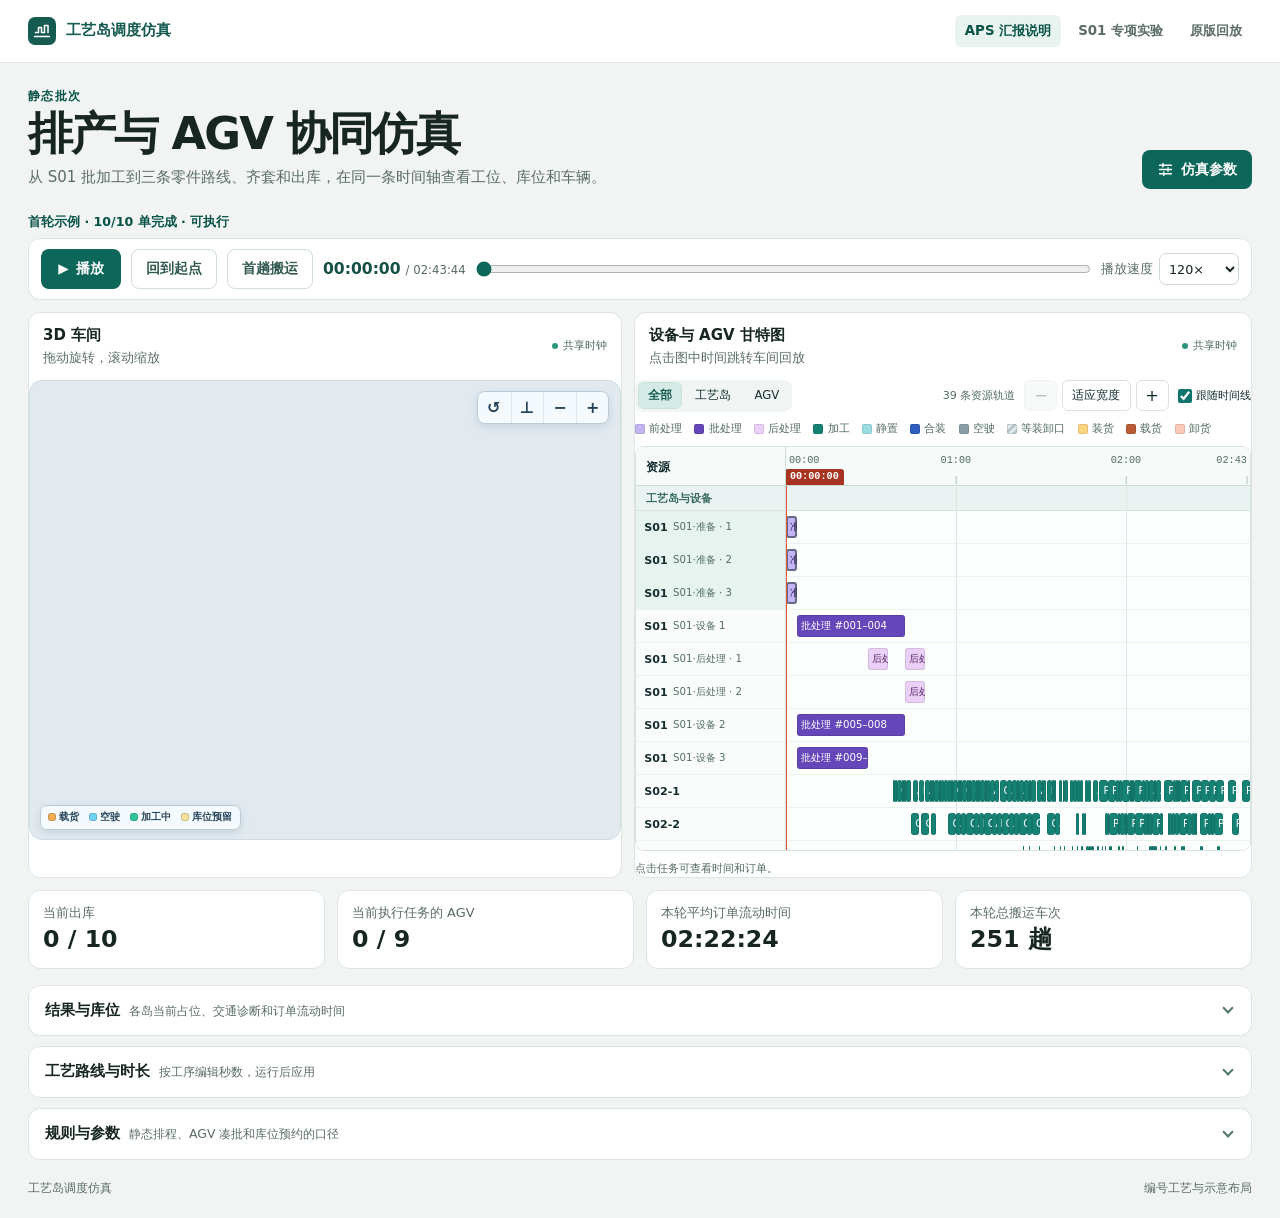
==== commit e6fc9812: "Add finite AGV scheduling with synchronized 3D and Gantt playback" ====
--- a/docs/index.html
+++ b/docs/index.html
@@ -1,2307 +1,146 @@
 <!doctype html>
 <html lang="zh-CN">
 <head>
-<meta charset="utf-8">
-<meta name="viewport" content="width=device-width, initial-scale=1">
-<meta name="color-scheme" content="light">
-<link rel="icon" href="data:,">
-<title>七工艺岛仿真演示</title>
-<style>
-:root{font-family:"Microsoft YaHei","PingFang SC",system-ui,sans-serif;color:#142636;background:#eff3f4;font-size:14px;--muted:#526672;--line:#dce5e7;--teal:#096e66;--run-data:#18577d;--surface:#fff}
-*{box-sizing:border-box}
-body{margin:0}
-.shell{width:min(1440px,100%);margin:auto;padding:24px 36px 44px}
-h1,h2,h3,p{margin:0}
-h1{font-size:clamp(24px,3vw,38px);line-height:1.2;letter-spacing:-.035em}
-h2{font-size:21px;line-height:1.35}
-h3{font-size:15px}
-.head{display:flex;justify-content:space-between;align-items:end;gap:20px;margin-bottom:16px}
-.header-links{display:flex;align-items:center;justify-content:flex-end;gap:8px 12px;flex-wrap:wrap;margin-top:8px}
-.header-links .briefing-action{background:var(--teal);border-color:var(--teal);color:#fff}
-.header-links .briefing-action:hover{background:#07554f}
-.eyebrow{color:var(--teal);font-weight:800;letter-spacing:.16em;font-size:11px;margin-bottom:6px}
-.subtitle,.subtle{color:var(--muted);line-height:1.6}
-.subtitle{margin-top:7px}
-.badge{flex:none;align-self:center;color:var(--teal);font-size:12px;border:1px solid #a9d0cb;background:#e4f2f0;padding:7px 11px;border-radius:999px;font-weight:700}
-.metrics{display:grid;grid-template-columns:repeat(4,minmax(0,1fr));gap:10px;margin-bottom:12px}
-.metric{min-width:0;background:var(--surface);border:1px solid var(--line);border-radius:12px;padding:10px 14px}
-.metric span,.metric small{display:block;color:var(--muted);font-size:11px}
-.metric strong{font-size:clamp(16px,2.3vw,26px);line-height:1.55;white-space:nowrap;letter-spacing:-.035em}
-.tnum,table{font-variant-numeric:tabular-nums}
-.dashboard{display:grid;grid-template-columns:minmax(0,1.83fr) minmax(295px,1fr);gap:12px;align-items:start}
-.surface{background:var(--surface);border:1px solid var(--line);border-radius:14px;min-width:0}
-.section-top{display:flex;justify-content:space-between;align-items:center;gap:12px;padding:12px 14px}
-.section-top p{font-size:11px;text-align:right}
-.layout-scroll{overflow:auto;background:#f5f8f8}
-#layout{display:block;width:100%;min-width:620px;height:auto}
-#layout text{font-family:inherit}
-#layout-print{cursor:pointer}
-#layout-print:hover rect,#layout-print:focus rect{stroke:#ffdc73;stroke-width:4}
-.zone{fill:#102735;fill-opacity:.94;stroke-width:2}
-.zone-status,.zone-machines{font-size:20px;fill:#fff}
-.zone-status{font-weight:700}
-.route-print{padding:9px;background:#e2eff8;border:1px solid #bed7e9;border-radius:8px;text-align:center;color:#204d69;font-weight:700}
-.audit-table tbody td:nth-child(n+2){font-variant-numeric:tabular-nums}
-.vehicle{stroke:white;stroke-width:2.2;filter:drop-shadow(0 1px 2px #193b4c52)}
-.vehicle-light{fill:#fff}
-.map-foot{padding:8px 14px;display:flex;justify-content:space-between;gap:10px;align-items:center;color:var(--muted);font-size:11px;flex-wrap:wrap}
-.controls{border-top:1px solid var(--line);padding:10px 14px 12px;display:grid;gap:8px}
-.controls-row{display:flex;align-items:center;gap:7px;flex-wrap:wrap}
-button,select{font:inherit;color:#1e3745;background:white;border:1px solid #c8d6db;border-radius:7px;min-height:34px;padding:5px 9px;cursor:pointer}
-button:hover,select:hover{background:#f0f6f6;border-color:#8eafad}
-button:focus-visible,select:focus-visible,input:focus-visible,summary:focus-visible,.result-action:focus-visible{outline:3px solid #57a7a1;outline-offset:2px}
-#play{background:var(--teal);color:white;border-color:var(--teal);font-weight:700;min-width:71px}
-#play:hover{background:#07554f}
-.speed-label{font-size:12px;color:var(--muted);display:flex;gap:5px;align-items:center}
-.timeline{width:100%;accent-color:var(--teal);margin:0;height:18px;cursor:pointer}
-.ticks{display:flex;justify-content:space-between;gap:8px;color:var(--muted);font-size:11px}
-.monitor{display:grid;gap:12px}
-.legend{display:flex;flex-wrap:wrap;gap:8px 12px;padding:0 14px 6px;color:var(--muted);font-size:11px}
-.legend span{white-space:nowrap}
-.swatch,.island-dot{display:inline-block;width:9px;height:9px;border-radius:3px;margin-right:5px}
-.fill-physical{background:#137b72}
-.fill-inbound{background:#77a5d7}
-.fill-return{background:#d3964d}
-.fill-reentry{background:#8e6ba9}
-.buffer-list{padding:2px 14px 12px;display:grid;gap:8px}
-.buffer-line{display:grid;grid-template-columns:53px minmax(0,1fr) 52px;gap:8px;align-items:center}
-.buffer-name{font-weight:700;font-size:12px;white-space:nowrap}
-.bar-track{display:flex;height:11px;background:#e9eff1;border-radius:3px;overflow:hidden}
-.bar-segment{height:100%}
-.buffer-count{font-size:12px;text-align:right;white-space:nowrap}
-.buffer-detail{grid-column:2/4;color:var(--muted);font-size:10px;margin-top:-7px}
-.trend-wrap{padding:0 10px 8px}
-#trend{display:block;width:100%;height:auto}
-#trend text{fill:var(--muted);font-size:11px;font-family:inherit}
-.below{display:grid;gap:14px;margin-top:14px}
-.info{padding:16px}
-.info>.subtle{margin-top:5px}
-.rule-groups{display:grid;grid-template-columns:repeat(2,minmax(0,1fr));gap:10px;margin:8px 0}
-.rule-group{min-width:0;padding:10px 12px;border:1px solid var(--line);border-radius:8px;background:#f8fbfb}
-.rule-group h4{margin:0;font-size:14px;color:#294551}
-.rule-group ul{padding-left:19px;margin:6px 0 0;font-size:13px;line-height:1.65}
-.rule-group li+li{margin-top:4px}
-.rule-note,.rule-save{font-size:12px;line-height:1.6;margin:6px 0}
-.rule-save.is-error{color:#a1252d}
-details{margin-top:12px;border-top:1px solid var(--line);padding-top:9px}
-summary{cursor:pointer;font-size:13px;color:var(--teal);font-weight:700}
-.scroll{overflow:auto;margin-top:9px}
-table{width:100%;border-collapse:collapse;text-align:left;font-size:12px;white-space:nowrap}
-th,td{padding:7px 9px;border-bottom:1px solid var(--line)}
-thead th{background:#eef4f5;color:#294551}
-.numbers td,.numbers th:not(:first-child){text-align:right}
-.order-grid{max-height:380px}
-.order-grid thead th{position:sticky;top:0}
-.order-grid .flow-column{background:#e4f2f0;color:#145750}
-.order-grid tfoot{font-weight:700}
-.route-legend{display:flex;flex-wrap:wrap;gap:7px 14px;margin:9px 0 12px;color:var(--muted);font-size:12px}
-.branches{display:grid;grid-template-columns:repeat(3,minmax(0,1fr));gap:12px}
-.branch{padding:0 8px;border-left:2px solid #dce7e8;min-width:0}
-.branch h3{margin-bottom:7px}
-.branch h3 span{display:block;color:var(--muted);font-size:11px;font-weight:400;margin-top:3px}
-.branch-tail{display:block;margin-top:6px;padding:5px 4px;text-align:center;font-size:11px;color:#234d83;background:#f0f5fb;border-radius:5px}
-.route-node{background:var(--light);border-left:3px solid var(--color);border-radius:6px;padding:6px 8px;min-width:0}
-.route-node div{display:flex;justify-content:space-between;gap:6px;font-weight:700;font-size:12px}
-.route-node p{font-size:11px;overflow-wrap:anywhere;color:#3a505d;margin-top:3px;line-height:1.45}
-.route-arrow{display:block;color:#536b76;text-align:center;font-size:10px;line-height:1.45;padding:2px 1px}
-.join{padding:9px;margin:8px 0;background:#e7eef9;color:#234d83;border:1px solid #c4d7ef;text-align:center;border-radius:8px;font-weight:700;font-size:12px}
-.merged{display:flex;gap:4px;align-items:stretch}
-.merged .route-node{flex:1}
-.merged .route-arrow{display:grid;align-content:center;min-width:48px}
-.merged .route-arrow::before{content:"→"}
-.route-exit{margin-top:7px;text-align:center;color:var(--teal);font-weight:700;font-size:12px}
-#error{padding:20px;color:#9b1c21;background:#fff1f0;border:1px solid #edb9b8;border-radius:10px}
-.step-nav{position:sticky;top:0;z-index:2;display:flex;flex-wrap:wrap;gap:8px;margin:0 0 8px;padding:7px 0;background:#eff3f4}
-.step-nav button{display:inline-flex;align-items:center;min-height:34px;padding:5px 10px;border:1px solid var(--line);background:var(--surface);color:var(--teal);font-weight:700}
-.step-nav button:hover{border-color:#8eafad;background:#f0f6f6}
-.step-nav button[aria-expanded="true"]{background:#e4f2f0;border-color:#a9d0cb}
-.scenario,#results{scroll-margin-top:58px}
-.scenario-form{display:grid;grid-template-columns:minmax(0,1fr);gap:12px;margin-bottom:12px}
-.scenario{padding:14px 16px}
-.scenario h2{margin-bottom:8px}
-.scenario h3{margin:10px 0 5px}
-.scenario-base,.scenario-actions{display:flex;align-items:center;gap:10px 16px;flex-wrap:wrap}
-.scenario-base label{display:inline-flex;align-items:center;gap:6px}
-.scenario input[type="number"]{width:88px;max-width:100%;font:inherit;color:#1e3745;border:1px solid #c8d6db;border-radius:6px;padding:6px 8px}
-.scenario input[type="checkbox"]{accent-color:var(--teal)}
-.parameter-group{min-width:0;margin-top:14px;padding-top:10px;border-top:1px solid var(--line)}
-.parameter-group h4{font-size:14px;margin:0 0 7px}
-.parameter-group .subtle,.parameter-save{font-size:12px;margin:0 0 7px}
-.parameter-save.is-error{color:#a1252d}
-.scenario-policies{display:grid;grid-template-columns:repeat(2,minmax(0,1fr));gap:8px 14px;margin-top:6px}
-.policy{display:grid;grid-template-columns:auto minmax(0,1fr);align-items:start;gap:7px;padding:8px 9px;border:1px solid var(--line);border-radius:7px;cursor:pointer}
-.policy input{margin:3px 0 0}
-.policy strong,.policy small{display:block}
-.policy small{margin-top:3px;line-height:1.55;color:var(--muted)}
-.scenario-advanced table{width:auto}
-.scenario-advanced th,.scenario-advanced td{padding:5px 7px}
-.scenario-advanced input[type="number"]{width:73px}
-.scenario-route{margin-top:10px}
-.route-node label{display:inline-flex;align-items:center;gap:4px;white-space:nowrap}
-.scenario .route-node input[type="number"]{width:63px;min-width:0;padding:3px 5px}
-.scenario-route .merged .route-arrow{min-width:18px}
-.scenario-actions button[type="submit"]{background:var(--teal);border-color:var(--teal);color:white;font-weight:700}
-.scenario-actions button:disabled{opacity:.55;cursor:wait}
-.result-actions{display:flex;flex-wrap:wrap;gap:8px}
-.result-action{display:inline-flex;align-items:center;min-height:34px;padding:5px 9px;border:1px solid #c8d6db;border-radius:7px;background:#fff;color:var(--teal);font-weight:700;text-decoration:none}
-.result-action:hover{background:#f0f6f6;border-color:#8eafad}
-.run-hint,#scenario-status{font-size:12px;margin-top:7px}
-#scenario-status:empty{margin:0}
-.scenario #scenario-status.is-error{color:#a1252d}
-.config-state{font-size:12px;padding:3px 7px;border-radius:4px;background:#eaf3fa}
-.config-state.is-dirty{color:#86571b;background:#fff0d9}
-.results-panel{padding:14px 16px}
-.run-heading{display:flex;align-items:center;justify-content:space-between;gap:8px 12px;flex-wrap:wrap;margin:0 0 10px}
-.run-context{margin:0 0 10px;padding:8px 10px;border-radius:7px;background:#f1f7fb;line-height:1.6;font-size:12px}
-.run-context p+p{margin-top:4px}
-.run-data,.metric .run-data{color:var(--run-data);font-weight:650}
-#trend .run-data{fill:var(--run-data);font-weight:650}
-.info>.run-data{margin-top:5px;line-height:1.6}
-@media(min-width:796px){
-  .dashboard{align-items:stretch}
-  .monitor{grid-template-rows:minmax(min-content,1fr) auto}
-  .buffer-panel{display:flex;flex-direction:column}
-  .buffer-list{flex:1;align-content:space-between}
-}
-@media(max-width:1060px){.shell{padding:18px 22px 36px}.dashboard{grid-template-columns:minmax(0,1.62fr) minmax(278px,1fr)}}
-@media(max-width:795px){.shell{padding:14px}.dashboard{grid-template-columns:1fr}.monitor{grid-template-columns:repeat(2,minmax(0,1fr))}.head{align-items:start}.badge{align-self:start}}
-@media(max-width:570px){.head{display:block}.badge{display:inline-block;margin-top:7px}.metrics{grid-template-columns:repeat(2,minmax(0,1fr))}.monitor,.rule-groups,.branches{grid-template-columns:1fr}.merged{flex-direction:column}.merged .route-arrow{min-height:18px}.merged .route-arrow::before{content:"↓"}.section-top{align-items:start}.section-top p{max-width:50%}.controls-row{gap:5px}}
-@media(max-width:670px){.scenario-policies{grid-template-columns:minmax(0,1fr)}.scenario,.results-panel{padding:12px}}
-@media(max-width:360px){.scenario,#results{scroll-margin-top:100px}}
-@media(prefers-reduced-motion:reduce){*{scroll-behavior:auto!important}}
-</style>
+  <meta charset="utf-8">
+  <meta name="viewport" content="width=device-width, initial-scale=1">
+  <link rel="icon" href="data:,">
+  <meta name="theme-color" content="#f1f4f3">
+  <meta name="description" content="在同一个仿真时钟下回放设备排程、AGV 搬运及车间三维状态。">
+  <title>排产与 AGV 协同仿真</title>
+  <link rel="stylesheet" href="./joint/joint.css">
+  <link rel="stylesheet" href="./joint/factory-view.css">
+  <link rel="stylesheet" href="./joint/gantt.css">
+  <script type="module" src="./joint/app.js"></script>
 </head>
-<body>
-<main class="shell">
-  <header class="head">
-    <div><p class="eyebrow">NUMBERED ROUTES · SIMPY</p><h1>七工艺岛仿真演示</h1><p class="subtitle">采用已确认的完整工艺路线，名称以符号表示。其余场景参数可在下方调整。</p></div>
-    <div class="header-links"><a class="result-action briefing-action" id="aps-briefing-link" href="./aps-briefing.html">APS 汇报说明</a><a href="./scheduling/" class="subtle">S01 批处理策略对照实验</a></div>
+<body class="joint-page">
+  <a class="skip-link" href="#main">跳到仿真</a>
+  <header class="site-header">
+    <div class="page-width header-inner">
+      <a class="brand" href="./index.html" aria-label="排产与 AGV 协同仿真首页">
+        <svg width="28" height="28" viewBox="0 0 28 28" aria-hidden="true" fill="none">
+          <rect width="28" height="28" rx="7" fill="currentColor"/>
+          <path d="M6.5 19.5h15M7.5 15.5h3v-5h3v5h3v-7h3.5v7" stroke="white" stroke-width="1.55" stroke-linecap="round" stroke-linejoin="round"/>
+        </svg>
+        工艺岛调度仿真
+      </a>
+      <nav class="site-nav" aria-label="演示页面">
+        <a class="nav-emphasis" id="aps-briefing-link" href="./aps-briefing.html">APS 汇报说明</a>
+        <a href="./scheduling/">S01 专项实验</a>
+        <a href="./classic.html">原版回放</a>
+      </nav>
+    </div>
   </header>
-  <div id="error" role="alert" hidden></div>
-  <nav class="step-nav" aria-label="仿真操作与显示">
-    <button type="button" id="toggle-parameters" aria-controls="parameters" aria-expanded="true" data-label="参数">折叠参数</button>
-    <button type="button" id="toggle-rules" aria-controls="rules" aria-expanded="true" data-label="规则">折叠规则</button>
-    <button type="button" id="toggle-run" aria-controls="run" aria-expanded="true" data-label="运行">折叠运行</button>
-    <button type="button" id="toggle-results" aria-controls="results" aria-expanded="true" data-label="结果">折叠结果</button>
-  </nav>
-  <form id="scenario-form" class="scenario-form" novalidate>
-    <section id="parameters" class="surface scenario" aria-labelledby="parameters-title">
-      <h2 id="parameters-title">1. 参数</h2>
-      <p class="subtle parameter-save" id="parameter-save" role="status">参数和规则开关自动保存在当前浏览器。</p>
-      <div class="scenario-base">
-        <label>订单数量 <input name="orders" aria-label="订单数量" type="number" min="1" step="1" required> 单</label>
-        <label>到达间隔 <input name="interval" aria-label="到达间隔" type="number" min="1" step="1" required> 秒</label>
-        <button type="button" id="batching-settings">S01 批处理设置与独立仿真</button>
+  <main id="main" class="page-width">
+    <section class="hero" aria-labelledby="page-title">
+      <div>
+        <p class="eyebrow">静态批次</p>
+        <h1 id="page-title">排产与 AGV 协同仿真</h1>
+        <p class="hero-note">从 S01 批加工到三条零件路线、齐套和出库，在同一条时间轴查看工位、库位和车辆。</p>
       </div>
-      <details id="downstream-settings">
-        <summary>后六岛与 AGV 设置</summary>
-      <div class="scenario-advanced">
-        <section class="parameter-group" aria-labelledby="capacity-parameters-title">
-          <h4 id="capacity-parameters-title">工位与缓冲容量</h4>
-          <div class="scroll" id="scenario-islands"></div>
+      <button class="button primary" id="settings-toggle" type="button" aria-controls="scenario-settings" aria-expanded="false">
+        <svg width="17" height="17" viewBox="0 0 20 20" fill="none" aria-hidden="true"><path d="M3 5h14M3 10h14M3 15h14M7 3v4m6 1v4m-5 1v4" stroke="currentColor" stroke-width="1.6" stroke-linecap="round"/></svg>
+        仿真参数
+      </button>
+    </section>
+
+    <section id="scenario-settings" class="panel parameters" aria-labelledby="settings-title" hidden>
+      <div class="panel-heading settings-heading">
+        <div><h2 id="settings-title">仿真参数</h2><p>参数自动保存在当前浏览器。运行后生成新的排程与回放。</p></div>
+        <button class="button secondary" id="defaults-button" type="button">恢复默认</button>
+      </div>
+      <form id="scenario-form">
+        <div class="field-grid">
+          <label class="field">订单数<span><input data-setting="orders" type="number" min="1" max="100" step="1" required> 单</span></label>
+          <label class="field">S02 实体岛<span><input data-setting="glueCount" type="number" min="1" max="4" step="1" required> 个</span></label>
+          <label class="field">S04 实体岛<span><input data-setting="restCount" type="number" min="1" max="4" step="1" required> 个</span></label>
+          <label class="field">普通岛缓冲<span><input data-setting="buffer" type="number" min="1" max="9999" step="1" required> 格/岛</span></label>
+          <label class="field">S04 缓冲<span><input data-setting="restBuffer" type="number" min="1" max="9999" step="1" required> 格/岛</span></label>
+          <label class="field">AGV 数量<span><input data-setting="agvs" type="number" min="0" max="40" step="1" required> 台</span><small>填 0 按实体岛数</small></label>
+          <label class="field">每车最多<span><input data-setting="maxLoad" type="number" min="1" max="5" step="1" required> 件</span></label>
+          <label class="field">AGV 速度<span><input data-setting="speed" type="number" min="0.1" max="5" step="0.1" required> m/s</span></label>
+          <label class="field">装货时间<span><input data-setting="loadSeconds" type="number" min="0" max="600" step="1" required> 秒/件</span></label>
+          <label class="field">卸货时间<span><input data-setting="unloadSeconds" type="number" min="0" max="600" step="1" required> 秒/件</span></label>
+          <label class="field">S01 设备<span><input data-setting="printMachines" type="number" min="1" max="12" step="1" required> 台</span></label>
+          <label class="field">S01 准备<span><input data-setting="prepMinutes" type="number" min="0" max="180" step="1" required> 分钟</span></label>
+          <label class="field">S01 后处理<span><input data-setting="postMinutes" type="number" min="0" max="180" step="1" required> 分钟</span></label>
+          <label class="field">S01 换批<span><input data-setting="switchMinutes" type="number" min="0" max="180" step="1" required> 分钟</span></label>
+        </div>
+        <div class="settings-actions">
+          <label class="check-field"><input data-setting="combine" type="checkbox">等待往返窗口内预计就绪的同路件</label>
+          <p>加工时长可直接在下方工艺路线编辑。<a href="#routes">查看路线</a></p>
+          <button class="button primary" id="run-button" type="submit">运行联合排程</button>
+        </div>
+      </form>
+    </section>
+
+    <section class="workspace" id="workspace" aria-label="仿真回放">
+      <div class="run-line">
+        <span id="run-status" class="run-status" role="status">正在加载示例排程…</span>
+        <span id="parameter-status" class="parameter-status" hidden>参数已修改 · 运行后更新回放</span>
+      </div>
+      <div id="error-panel" class="message error-message" role="alert" hidden></div>
+      <div id="blocking-panel" class="message warning-message" hidden><strong>未完成全部订单</strong><ul id="blocking-list"></ul></div>
+      <section class="panel playback" aria-label="同步播放控制">
+        <button class="button primary playback-play" id="play-button" type="button" disabled aria-label="播放回放"><span id="play-icon" aria-hidden="true">▶</span> <span id="play-label">播放</span></button>
+        <button class="button secondary playback-reset" id="reset-button" type="button" disabled>回到起点</button>
+        <button class="button secondary playback-jump" id="first-trip" type="button" disabled>首趟搬运</button>
+        <div class="timeline-input">
+          <div class="time-readout"><output id="time-label" for="clock-slider">00:00:00</output><span id="duration-label">/ —</span></div>
+          <input id="clock-slider" type="range" min="0" max="1" value="0" step="any" aria-label="仿真时间" disabled>
+        </div>
+        <label class="playback-speed">播放速度<select id="play-speed" aria-label="播放速度"><option value="1">1×</option><option value="120" selected>120×</option><option value="600">600×</option><option value="1800">1,800×</option><option value="3600">3,600×</option><option value="7200">7,200×</option></select></label>
+      </section>
+      <div class="views">
+        <section class="panel view" aria-labelledby="factory-title">
+          <div class="panel-heading compact"><div><h2 id="factory-title">3D 车间</h2><p>拖动旋转，滚动缩放</p></div><span class="view-clock" aria-hidden="true"><i></i>共享时钟</span></div>
+          <div class="joint-factory" id="factory-view" aria-label="交互式 3D 车间"></div>
         </section>
-        <section class="parameter-group" aria-labelledby="transport-parameters-title">
-          <h4 id="transport-parameters-title">AGV 跨岛时间矩阵</h4>
-          <p class="subtle">行是起点，列是目的地，单位为秒，含取放。「—」表示当前路线未使用。所有搬运时间均为合成示例。</p>
-          <div class="scroll" id="scenario-transport"></div>
-        </section>
-        <section class="parameter-group" aria-labelledby="route-parameters-title">
-          <h4 id="route-parameters-title">工艺路线与加工时间</h4>
-          <p class="subtle">直接修改有色节点里的秒数。同岛连续工序合成一个节点；各节点执行 D3 排序和 D4 工位分配，跨岛箭头对应 D5 搬运，搬运耗时在 AGV 时间矩阵里设置。</p>
-          <div class="scenario-route">
-            <div class="route-legend" id="route-legend"></div>
-            <div class="route-print">D1 · S01 排批与机外后处理 → D2 · 下游投放 → 同单部件 A、B、C 分别发往 S02</div>
-            <div class="branches" id="branches"></div>
-            <div class="join">S05 齐套 · 同一订单的部件 A、B、C 全部到达后，由 D6 选择合装订单</div>
-            <h3>P · 总成</h3>
-            <div class="merged" id="merged" aria-label="总成工序"></div>
-            <div class="route-exit">↓ 总成末段完工后直接出库</div>
-          </div>
+        <section class="panel view" aria-labelledby="gantt-title">
+          <div class="panel-heading compact"><div><h2 id="gantt-title">设备与 AGV 甘特图</h2><p>点击图中时间跳转车间回放</p></div><span class="view-clock" aria-hidden="true"><i></i>共享时钟</span></div>
+          <div id="gantt-view" aria-label="甘特图"></div>
         </section>
       </div>
-      </details>
+      <dl class="metrics" aria-label="当前和本轮结果">
+        <div class="panel metric"><dt>当前出库</dt><dd id="metric-complete">—</dd></div>
+        <div class="panel metric"><dt>当前执行任务的 AGV</dt><dd id="metric-vehicles">—</dd></div>
+        <div class="panel metric"><dt>本轮平均订单流动时间</dt><dd id="metric-flow">—</dd></div>
+        <div class="panel metric"><dt>本轮总搬运车次</dt><dd id="metric-trips">—</dd></div>
+      </dl>
     </section>
-    <section id="rules" class="surface scenario" aria-labelledby="rules-title">
-      <h2 id="rules-title">2. 规则</h2>
-      <h3>固定规则</h3>
-      <div class="rule-groups">
-        <section class="rule-group" aria-labelledby="rule-order-title">
-          <h4 id="rule-order-title">订单与工艺</h4>
-          <ul>
-            <li>空系统起步，首单在 0 秒到达。一单一个演示产品，部件 A、部件 B 和部件 C 同批处理。</li>
-            <li>机外后处理完成后，三件分别发往 S02，沿各自路线加工。同单三件都到 S05 后才能开始组装。合装后按一件总成流转，最终完工即出库。</li>
-          </ul>
-        </section>
-        <section class="rule-group" aria-labelledby="rule-machine-title">
-          <h4 id="rule-machine-title">工位与派工</h4>
-          <ul>
-            <li>一台设备同一时段加工一盘。后六岛每个工位一次加工一件，同岛连续工序在原工位做完，换型时间按 0 秒计。</li>
-            <li>在可加工的任务中优先选较早到达的订单。同单先进缓冲的先加工，同时进入按 A → B → C。</li>
-          </ul>
-        </section>
-        <section class="rule-group" aria-labelledby="rule-buffer-title">
-          <h4 id="rule-buffer-title">缓冲与库位</h4>
-          <ul>
-            <li>S01 的机外准备、后处理和等 AGV 共用缓冲。同一订单占一格，批处理占机期间让出缓冲格。后处理结束后，最后一件被取走才释放该套的格。</li>
-            <li>后六岛通常一件一格，总成也按一件计。S05 组装前的齐套共用格由下方开关控制。实占格和预留格都计入容量。</li>
-          </ul>
-        </section>
-        <section class="rule-group" aria-labelledby="rule-agv-title">
-          <h4 id="rule-agv-title">AGV 与跨岛转运</h4>
-          <ul>
-            <li>AGV 随取随用，每趟一件。后六岛跨岛前先回本岛缓冲。调度依次检查完工回存、开工、跨岛转运和 S01 出料发运。</li>
-            <li><strong>入站预留</strong>是发运时先锁住目的岛的接收格，防止在途期间被别的工件占用。例如普通搬运到一个有 10 格的岛，实占 9 格、在途预留 1 格就已经满了。卸货后变成实占 10 格、预留 0 格。</li>
-          </ul>
+
+    <details class="panel report-panel" id="results">
+      <summary><span><strong>结果与库位</strong><small>各岛当前占位、交通诊断和订单流动时间</small></span><span class="disclosure-icon" aria-hidden="true"></span></summary>
+      <div class="report-body">
+        <div class="results-grid">
+          <section aria-labelledby="buffers-title"><h3 id="buffers-title">当前库位</h3><p class="muted">深色为实占，浅色为入站或回存预留。</p><div id="buffer-list" class="buffer-list"></div></section>
+          <section aria-labelledby="validation-title"><h3 id="validation-title">本轮校验</h3><dl id="validation-list" class="validation-list"></dl><p class="muted" id="traffic-note"></p><details class="traffic-details" id="traffic-details" hidden><summary>查看潜在争用时间</summary><ul id="traffic-list"></ul></details></section>
+        </div>
+        <section class="order-details" aria-labelledby="orders-title">
+          <div class="subheading"><h3 id="orders-title">订单明细</h3><button class="button secondary" id="export-button" type="button" disabled>导出 CSV</button></div>
+          <div class="table-scroll"><table><thead><tr><th scope="col">订单</th><th scope="col">到达</th><th scope="col">完工</th><th scope="col">流动时间</th></tr></thead><tbody id="order-rows"></tbody></table></div>
         </section>
       </div>
-      <p class="subtle rule-note">平均订单流动时间按每单总成完工减原始到达计算，包含批处理、搬运和各段等待。</p>
-      <h3>防死锁规则</h3>
-      <p class="subtle rule-save" id="rule-save" role="status">开关改动会自动保存在当前浏览器，下一次运行生效。</p>
-      <div class="scenario-policies">
-        <label class="policy"><input name="reserve_return" type="checkbox"><span><strong>开工预留回存位</strong><small>需回存的工件开工时先留一格，完工后回到该格。</small></span></label>
-        <label class="policy"><input name="shared_kit_slot" type="checkbox"><span><strong>S05 同订单共用齐套位</strong><small>用于 S05 组装前。首件发运时预留一格，另外两件共用同一格；组装开工时结束齐套占用。</small></span></label>
-        <label class="policy"><input name="reserve_stage05_reentry" type="checkbox"><span><strong>S05 总成回流预留</strong><small>总成从 S05 转运至 S02 时，保留返回 S05 使用的格。</small></span></label>
-        <label class="policy"><input name="paired_exchange" type="checkbox"><span><strong>两岛成对换位</strong><small>后段停滞时，两岛缓冲都满且各有一件可腾出普通格的工件要去对方，由两台 AGV 同步取件并锁定对方腾出的格。</small></span></label>
+    </details>
+
+    <details class="panel report-panel" id="routes">
+      <summary><span><strong>工艺路线与时长</strong><small>按工序编辑秒数，运行后应用</small></span><span class="disclosure-icon" aria-hidden="true"></span></summary>
+      <div class="report-body route-body">
+        <div class="subheading route-heading"><p class="route-caption">S01 批加工与后处理完成后，A、B、C 并行流转，按同一订单在 S05 齐套。随后按 P 段加工并记为出库。</p><button class="button primary" id="route-run-button" type="button" disabled>应用并运行</button></div>
+        <div id="route-list" class="route-list"></div>
       </div>
-      <p class="subtle rule-note"><strong>三岛单向互等</strong>（A → B → C → A）需要协调三岛同时腾格，或给环内可转运的工件保留一个周转格。成对换位只处理 A ↔ B 这样的双向等待。</p>
-    </section>
-    <section id="run" class="surface scenario" aria-labelledby="run-title">
-      <h2 id="run-title">3. 运行</h2>
-      <div class="scenario-actions">
-        <button type="submit" id="scenario-run">运行仿真</button>
-        <button type="button" id="scenario-reset">恢复整线基准</button>
-        <div class="result-actions">
-          <a href="#results" class="result-action" id="view-results">查看本轮整体仿真结果</a>
-          <button type="button" class="result-action" id="batching-result">查看本轮S01批处理结果</button>
-        </div>
-        <span class="config-state run-data" id="configuration-state" role="status"></span>
+    </details>
+
+    <details class="panel report-panel" id="rules">
+      <summary><span><strong>规则与参数</strong><small>静态排程、AGV 凑批和库位预约的口径</small></span><span class="disclosure-icon" aria-hidden="true"></span></summary>
+      <div class="report-body rule-grid">
+        <section><h3>订单与工艺</h3><p>订单在零时刻统一到达。批加工后拆分为 A、B、C，在 S05 齐套后按 P 路线加工。独立加工段开工前先经缓冲，待回存的工件开工时锁定回存位。S04 可并行静置，仍占缓冲容量。</p></section>
+        <section><h3>搬运与凑批</h3><p>有限车队从 S01 旁出发。同一车次只走一对实体岛，载量 1–5 件。开启凑批时，可在预计往返时间内等同路件。取货前先锁目标位，运输计入空驶和装卸。</p></section>
+        <section><h3>可行性与评价</h3><p>把工位、车辆与库位排在同一条时间轴。库位不足时尝试调整顺序或错峰投放，完整排空后才标为可执行。平均订单流动时间为完工减到达的平均值。</p></section>
+        <section><h3>首轮实验边界</h3><p>车间采用示意布局，路径和装卸时间使用估算参数。规划沿固定路径行驶，记录潜在路段争用。首轮采用静态批次，四小时集单与未完成任务重排属后续实验。暂不计电量。</p></section>
       </div>
-      <p class="subtle run-hint">每次运行从 0 秒开始。</p>
-      <p class="run-data" id="scenario-status" role="status"></p>
-    </section>
-  </form>
-  <section id="results" class="surface results-panel" aria-labelledby="results-title">
-    <div class="run-heading"><h2 id="results-title">4. 回放与结果</h2><span class="badge" id="outcome" role="status"></span></div>
-    <div class="run-context">
-      <p><span class="subtle">本轮设置</span> <span class="run-data" id="scenario-text"></span></p>
-      <p><span class="subtle">启用的防死锁规则</span> <span class="run-data" id="run-rule-summary"></span></p>
-    </div>
-    <section class="metrics" aria-label="仿真指标">
-      <div class="metric"><span>当前已出库</span><strong class="tnum" id="metric-out">—</strong><small class="run-data" id="metric-arrived"></small></div>
-      <div class="metric"><span>仿真时钟</span><strong class="tnum" id="metric-clock">—</strong></div>
-      <div class="metric"><span>本轮平均订单流动时间</span><strong class="tnum" id="metric-mean">—</strong><small class="subtle">按已出库订单统计，含批处理与搬运等待</small></div>
-      <div class="metric"><span>当前 AGV 在途</span><strong class="tnum" id="metric-agv">—</strong><small class="run-data" id="metric-raw"></small></div>
-    </section>
-    <div class="dashboard">
-      <section class="surface" aria-labelledby="layout-title">
-        <div class="section-top"><h3 id="layout-title">七岛布局与 AGV 回放</h3><p class="subtle">点击图中的S01查看明细</p></div>
-        <div class="layout-scroll"><svg id="layout" viewBox="0 0 1671 941" role="group" aria-label="七个工艺岛及 AGV 回放"></svg></div>
-        <div class="map-foot"><span>移动标记表示单件运输，连线为演示路径</span><span class="run-data" id="trip-detail"></span></div>
-        <div class="controls">
-          <div class="controls-row">
-            <button type="button" id="play" aria-pressed="false">▶ 播放</button>
-            <button type="button" id="reset">回到起点</button>
-            <button type="button" id="first-trip">跳到搬运</button>
-            <button type="button" id="first">跳到首件</button>
-            <button type="button" id="last">跳到排空</button>
-            <label class="speed-label" for="speed">播放速度
-              <select id="speed">
-                <option value="30">30× 慢放</option><option value="120" selected>120× 看搬运</option>
-                <option value="600">600×</option><option value="1800">1800×</option>
-                <option value="3600">3600× 快览</option><option value="7200">7200×</option>
-              </select>
-            </label>
-          </div>
-          <input id="timeline" class="timeline" type="range" min="0" value="0" aria-label="仿真时间进度">
-          <div class="ticks tnum"><span>00:00:00</span><span class="run-data" id="progress"></span><span class="run-data" id="timeline-end"></span></div>
-        </div>
-      </section>
-      <aside class="monitor" aria-label="库位和成品动态图表">
-        <section class="surface buffer-panel">
-          <div class="section-top"><h3>各岛库位占用</h3><p class="subtle">占用及预留 / 容量</p></div>
-          <div class="legend">
-            <span><i class="swatch fill-physical"></i>缓冲实占</span>
-            <span><i class="swatch fill-inbound"></i>入站预留（在途已锁格）</span>
-            <span><i class="swatch fill-return"></i>回存预留</span>
-            <span id="reentry-legend" hidden><i class="swatch fill-reentry"></i>返 S05预留</span>
-          </div>
-          <div class="buffer-list" id="buffers"></div>
-        </section>
-        <section class="surface">
-          <div class="section-top"><h3>累计出库趋势</h3><p class="subtle">按仿真时间推进</p></div>
-          <div class="trend-wrap"><svg id="trend" viewBox="0 0 370 148" role="img" aria-label="累计成品出库曲线"></svg></div>
-        </section>
-      </aside>
-    </div>
-    <div class="below">
-      <section class="surface info" aria-labelledby="audit-title">
-        <h2 id="audit-title">资源校验</h2>
-        <p class="run-data" id="audit-summary"></p>
-        <details><summary>各岛工位与缓冲峰值</summary><p class="subtle">缓冲峰值包含实占、入站、回存和回流预留。</p><div class="scroll"><table class="audit-table"><thead><tr><th scope="col">工艺岛</th><th scope="col">工位峰值 / 容量</th><th scope="col">缓冲峰值 / 容量</th><th scope="col">缓冲口径</th></tr></thead><tbody id="audit-rows"></tbody></table></div></details>
-      </section>
-      <section class="surface info" aria-labelledby="orders-title">
-        <h2 id="orders-title">逐单入库与出库时间</h2>
-        <p class="subtle">首件到 S02与三件均到 S02均按实际卸货时刻记录。</p>
-        <details open>
-          <summary>订单明细（仿真时刻与历时）</summary>
-          <div class="scroll order-grid">
-            <table class="numbers" aria-label="逐单入库出库耗时">
-              <thead><tr><th scope="col">订单</th><th scope="col">订单到达</th><th scope="col">批处理后处理完成</th><th scope="col">首件到 S02</th><th scope="col">三件均到 S02</th><th scope="col">成品出库</th><th class="flow-column" scope="col">到达至出库</th><th class="flow-column" scope="col">流动时间（秒）</th><th scope="col">首件到 S02至出库</th></tr></thead>
-              <tbody id="order-rows"></tbody>
-              <tfoot><tr><th colspan="8" scope="row">平均首件到 S02至出库用时</th><td class="run-data" id="order-average-elapsed"></td></tr></tfoot>
-            </table>
-          </div>
-        </details>
-      </section>
-    </div>
-  </section>
-</main>
-<dialog id="batching-dialog" aria-label="S01 批处理仿真"></dialog>
-<script type="application/json" id="sim-data">{"parameters":{"orders":36,"interval":300,"reserve_return":true,"shared_kit_slot":true},"islands":[{"name":"S02","capacity":24,"machines":3},{"name":"S03","capacity":12,"machines":2},{"name":"S04","capacity":12,"machines":2},{"name":"S05","capacity":12,"machines":2},{"name":"S06","capacity":12,"machines":2},{"name":"S07","capacity":12,"machines":2},{"name":"S01","capacity":400,"machines":3}],"transport":[[0,11,19,17,23,29],[11,0,22,26,13,21],[19,22,0,15,18,24],[17,26,15,0,12,16],[23,13,18,12,0,10],[29,21,24,16,10,0]],"routes":{"L":[{"island":"S02","seconds":45,"operations":"A01"},{"island":"S05","seconds":30,"operations":"A02"},{"island":"S06","seconds":135,"operations":"A03"},{"island":"S02","seconds":105,"operations":"A04"},{"island":"S04","seconds":1800,"operations":"A05"},{"island":"S06","seconds":30,"operations":"A06"},{"island":"S03","seconds":15,"operations":"A07"},{"island":"S06","seconds":15,"operations":"A08"},{"island":"S02","seconds":30,"operations":"A09"},{"island":"S06","seconds":30,"operations":"A10"},{"island":"S02","seconds":90,"operations":"A11"},{"island":"S06","seconds":30,"operations":"A12"},{"island":"S02","seconds":60,"operations":"A13"},{"island":"S03","seconds":45,"operations":"A14"}],"R":[{"island":"S02","seconds":45,"operations":"B01"},{"island":"S05","seconds":30,"operations":"B02"},{"island":"S06","seconds":90,"operations":"B03"},{"island":"S02","seconds":105,"operations":"B04"},{"island":"S04","seconds":1800,"operations":"B05"},{"island":"S06","seconds":30,"operations":"B06"},{"island":"S03","seconds":15,"operations":"B07"},{"island":"S06","seconds":45,"operations":"B08"},{"island":"S02","seconds":60,"operations":"B09"},{"island":"S06","seconds":75,"operations":"B10"},{"island":"S02","seconds":60,"operations":"B11"},{"island":"S03","seconds":30,"operations":"B12"}],"F":[{"island":"S02","seconds":105,"operations":"C01"},{"island":"S07","seconds":105,"operations":"C02"},{"island":"S02","seconds":165,"operations":"C03"}],"M":[{"island":"S05","seconds":75,"operations":"P01"},{"island":"S02","seconds":180,"operations":"P02"},{"island":"S05","seconds":60,"operations":"P03"},{"island":"S02","seconds":165,"operations":"P04"}]},"frames":[[0,1,0,0,0,[[0,0,0,0,0],[0,0,0,0,0],[0,0,0,0,0],[0,0,0,0,0],[0,0,0,0,0],[0,0,0,0,0],[1,0,0,0,1]],[1,0,0]],[240,1,0,0,0,[[0,0,0,0,0],[0,0,0,0,0],[0,0,0,0,0],[0,0,0,0,0],[0,0,0,0,0],[0,0,0,0,0],[0,0,0,1,0]],[0,0,0]],[300,2,0,0,0,[[0,0,0,0,0],[0,0,0,0,0],[0,0,0,0,0],[0,0,0,0,0],[0,0,0,0,0],[0,0,0,0,0],[1,0,0,1,1]],[1,0,0]],[540,2,0,0,0,[[0,0,0,0,0],[0,0,0,0,0],[0,0,0,0,0],[0,0,0,0,0],[0,0,0,0,0],[0,0,0,0,0],[0,0,0,2,0]],[0,0,0]],[600,3,0,0,0,[[0,0,0,0,0],[0,0,0,0,0],[0,0,0,0,0],[0,0,0,0,0],[0,0,0,0,0],[0,0,0,0,0],[1,0,0,2,1]],[1,0,0]],[840,3,0,0,0,[[0,0,0,0,0],[0,0,0,0,0],[0,0,0,0,0],[0,0,0,0,0],[0,0,0,0,0],[0,0,0,0,0],[0,0,0,3,0]],[0,0,0]],[900,4,0,0,0,[[0,0,0,0,0],[0,0,0,0,0],[0,0,0,0,0],[0,0,0,0,0],[0,0,0,0,0],[0,0,0,0,0],[0,0,0,3,0]],[0,0,0]],[1200,5,0,0,0,[[0,0,0,0,0],[0,0,0,0,0],[0,0,0,0,0],[0,0,0,0,0],[0,0,0,0,0],[0,0,0,0,0],[0,0,0,3,0]],[0,0,0]],[1260,5,0,0,0,[[0,0,0,0,0],[0,0,0,0,0],[0,0,0,0,0],[0,0,0,0,0],[0,0,0,0,0],[0,0,0,0,0],[2,0,0,3,2]],[2,0,0]],[1320,5,0,0,0,[[0,0,0,0,0],[0,0,0,0,0],[0,0,0,0,0],[0,0,0,0,0],[0,0,0,0,0],[0,0,0,0,0],[3,0,0,2,3]],[2,1,0]],[1500,6,0,0,0,[[0,0,0,0,0],[0,0,0,0,0],[0,0,0,0,0],[0,0,0,0,0],[0,0,0,0,0],[0,0,0,0,0],[1,0,0,3,1]],[0,1,0]],[1560,6,0,0,0,[[0,0,0,0,0],[0,0,0,0,0],[0,0,0,0,0],[0,0,0,0,0],[0,0,0,0,0],[0,0,0,0,0],[2,0,0,3,2]],[1,1,0]],[1620,6,0,0,0,[[0,0,0,0,0],[0,0,0,0,0],[0,0,0,0,0],[0,0,0,0,0],[0,0,0,0,0],[0,0,0,0,0],[3,0,0,2,3]],[1,2,0]],[1740,6,0,0,3,[[0,3,0,0,0],[0,0,0,0,0],[0,0,0,0,0],[0,0,0,0,0],[0,0,0,0,0],[0,0,0,0,0],[2,0,0,2,2]],[1,1,0]],[1754,6,0,0,0,[[0,0,3,3,0],[0,0,0,0,0],[0,0,0,0,0],[0,0,0,0,0],[0,0,0,0,0],[0,0,0,0,0],[2,0,0,2,2]],[1,1,0]],[1799,6,0,0,2,[[0,0,1,1,0],[0,0,0,0,0],[0,0,0,0,0],[0,2,0,0,0],[0,0,0,0,0],[0,0,0,0,0],[2,0,0,2,2]],[1,1,0]],[1800,7,0,0,2,[[0,0,1,1,0],[0,0,0,0,0],[0,0,0,0,0],[0,2,0,0,0],[0,0,0,0,0],[0,0,0,0,0],[1,0,0,3,1]],[0,1,0]],[1816,7,0,0,0,[[0,0,1,1,0],[0,0,0,0,0],[0,0,0,0,0],[0,0,2,2,0],[0,0,0,0,0],[0,0,0,0,0],[1,0,0,3,1]],[0,1,0]],[1846,7,0,0,2,[[0,0,1,1,0],[0,0,0,0,0],[0,0,0,0,0],[0,0,0,0,0],[0,2,0,0,0],[0,0,0,0,0],[1,0,0,3,1]],[0,1,0]],[1858,7,0,0,0,[[0,0,1,1,0],[0,0,0,0,0],[0,0,0,0,0],[0,0,0,0,0],[0,0,2,2,0],[0,0,0,0,0],[1,0,0,3,1]],[0,1,0]],[1859,7,0,0,1,[[0,0,0,0,0],[0,0,0,0,0],[0,0,0,0,0],[0,0,0,0,0],[0,0,2,2,0],[0,1,0,0,0],[1,0,0,3,1]],[0,1,0]],[1860,7,0,0,1,[[0,0,0,0,0],[0,0,0,0,0],[0,0,0,0,0],[0,0,0,0,0],[0,0,2,2,0],[0,1,0,0,0],[2,0,0,3,2]],[1,1,0]],[1888,7,0,0,0,[[0,0,0,0,0],[0,0,0,0,0],[0,0,0,0,0],[0,0,0,0,0],[0,0,2,2,0],[0,0,1,1,0],[2,0,0,3,2]],[1,1,0]],[1920,7,0,0,0,[[0,0,0,0,0],[0,0,0,0,0],[0,0,0,0,0],[0,0,0,0,0],[0,0,2,2,0],[0,0,1,1,0],[3,0,0,2,3]],[1,2,0]],[1948,7,0,0,1,[[0,1,0,0,0],[0,0,0,0,0],[0,0,0,0,0],[0,0,0,0,0],[0,0,1,1,0],[0,0,1,1,0],[3,0,0,2,3]],[1,2,0]],[1971,7,0,0,0,[[0,0,1,1,0],[0,0,0,0,0],[0,0,0,0,0],[0,0,0,0,0],[0,0,1,1,0],[0,0,1,1,0],[3,0,0,2,3]],[1,2,0]],[1993,7,0,0,2,[[0,2,1,1,0],[0,0,0,0,0],[0,0,0,0,0],[0,0,0,0,0],[0,0,0,0,0],[0,0,0,0,0],[3,0,0,2,3]],[1,2,0]],[2016,7,0,0,1,[[0,1,2,2,0],[0,0,0,0,0],[0,0,0,0,0],[0,0,0,0,0],[0,0,0,0,0],[0,0,0,0,0],[3,0,0,2,3]],[1,2,0]],[2022,7,0,0,0,[[0,0,3,3,0],[0,0,0,0,0],[0,0,0,0,0],[0,0,0,0,0],[0,0,0,0,0],[0,0,0,0,0],[3,0,0,2,3]],[1,2,0]],[2040,7,0,0,3,[[0,3,3,3,0],[0,0,0,0,0],[0,0,0,0,0],[0,0,0,0,0],[0,0,0,0,0],[0,0,0,0,0],[2,0,0,2,2]],[1,1,0]],[2054,7,0,0,0,[[3,0,3,3,3],[0,0,0,0,0],[0,0,0,0,0],[0,0,0,0,0],[0,0,0,0,0],[0,0,0,0,0],[2,0,0,2,2]],[1,1,0]],[2076,7,0,0,1,[[2,0,3,3,2],[0,0,0,0,0],[0,1,0,0,0],[0,0,0,0,0],[0,0,0,0,0],[0,0,0,0,0],[2,0,0,2,2]],[1,1,0]],[2095,7,0,0,0,[[2,0,3,3,2],[0,0,0,0,0],[0,0,1,1,0],[0,0,0,0,0],[0,0,0,0,0],[0,0,0,0,0],[2,0,0,2,2]],[1,1,0]],[2100,8,0,0,0,[[2,0,3,3,2],[0,0,0,0,0],[0,0,1,1,0],[0,0,0,0,0],[0,0,0,0,0],[0,0,0,0,0],[1,0,0,3,1]],[0,1,0]],[2121,8,0,0,2,[[0,0,3,3,0],[0,0,0,0,0],[0,1,1,1,0],[0,1,0,0,0],[0,0,0,0,0],[0,0,0,0,0],[1,0,0,3,1]],[0,1,0]],[2138,8,0,0,1,[[0,0,3,3,0],[0,0,0,0,0],[0,1,1,1,0],[0,0,1,1,0],[0,0,0,0,0],[0,0,0,0,0],[1,0,0,3,1]],[0,1,0]],[2140,8,0,0,0,[[0,0,3,3,0],[0,0,0,0,0],[0,0,2,2,0],[0,0,1,1,0],[0,0,0,0,0],[0,0,0,0,0],[1,0,0,3,1]],[0,1,0]],[2166,8,0,0,1,[[0,0,2,2,0],[0,0,0,0,0],[0,0,2,2,0],[0,1,1,1,0],[0,0,0,0,0],[0,0,0,0,0],[1,0,0,3,1]],[0,1,0]],[2168,8,0,0,2,[[0,0,2,2,0],[0,0,0,0,0],[0,0,2,2,0],[0,1,0,0,0],[0,1,0,0,0],[0,0,0,0,0],[1,0,0,3,1]],[0,1,0]],[2180,8,0,0,1,[[0,0,2,2,0],[0,0,0,0,0],[0,0,2,2,0],[0,1,0,0,0],[0,0,1,1,0],[0,0,0,0,0],[1,0,0,3,1]],[0,1,0]],[2183,8,0,0,0,[[0,0,2,2,0],[0,0,0,0,0],[0,0,2,2,0],[0,0,1,1,0],[0,0,1,1,0],[0,0,0,0,0],[1,0,0,3,1]],[0,1,0]],[2187,8,0,0,1,[[0,0,1,1,0],[0,0,0,0,0],[0,0,2,2,0],[0,1,1,1,0],[0,0,1,1,0],[0,0,0,0,0],[1,0,0,3,1]],[0,1,0]],[2204,8,0,0,0,[[0,0,1,1,0],[0,0,0,0,0],[0,0,2,2,0],[1,0,1,1,1],[0,0,1,1,0],[0,0,0,0,0],[1,0,0,3,1]],[0,1,0]],[2213,8,0,0,1,[[0,0,1,1,0],[0,0,0,0,0],[0,0,2,2,0],[1,0,0,0,1],[0,1,1,1,0],[0,0,0,0,0],[1,0,0,3,1]],[0,1,0]],[2225,8,0,0,0,[[0,0,1,1,0],[0,0,0,0,0],[0,0,2,2,0],[1,0,0,0,1],[0,0,2,2,0],[0,0,0,0,0],[1,0,0,3,1]],[0,1,0]],[2226,8,0,0,1,[[0,0,0,0,0],[0,0,0,0,0],[0,0,2,2,0],[1,0,0,0,1],[0,0,2,2,0],[0,1,0,0,0],[1,0,0,3,1]],[0,1,0]],[2255,8,0,0,0,[[0,0,0,0,0],[0,0,0,0,0],[0,0,2,2,0],[1,0,0,0,1],[0,0,2,2,0],[0,0,1,1,0],[1,0,0,3,1]],[0,1,0]],[2315,8,0,0,2,[[0,2,0,0,0],[0,0,0,0,0],[0,0,2,2,0],[1,0,0,0,1],[0,0,0,0,0],[0,0,1,1,0],[1,0,0,3,1]],[0,1,0]],[2338,8,0,0,0,[[0,0,2,2,0],[0,0,0,0,0],[0,0,2,2,0],[1,0,0,0,1],[0,0,0,0,0],[0,0,1,1,0],[1,0,0,3,1]],[0,1,0]],[2340,8,0,0,3,[[0,3,2,2,0],[0,0,0,0,0],[0,0,2,2,0],[1,0,0,0,1],[0,0,0,0,0],[0,0,1,1,0],[0,0,0,3,0]],[0,0,0]],[2354,8,0,0,0,[[2,0,3,3,2],[0,0,0,0,0],[0,0,2,2,0],[1,0,0,0,1],[0,0,0,0,0],[0,0,1,1,0],[0,0,0,3,0]],[0,0,0]],[2360,8,0,0,1,[[2,1,3,3,2],[0,0,0,0,0],[0,0,2,2,0],[1,0,0,0,1],[0,0,0,0,0],[0,0,0,0,0],[0,0,0,3,0]],[0,0,0]],[2389,8,0,0,0,[[3,0,3,3,3],[0,0,0,0,0],[0,0,2,2,0],[1,0,0,0,1],[0,0,0,0,0],[0,0,0,0,0],[0,0,0,3,0]],[0,0,0]],[2399,8,0,0,1,[[2,0,3,3,2],[0,0,0,0,0],[0,0,2,2,0],[1,1,0,0,1],[0,0,0,0,0],[0,0,0,0,0],[0,0,0,3,0]],[0,0,0]],[2400,9,0,0,1,[[2,0,3,3,2],[0,0,0,0,0],[0,0,2,2,0],[1,1,0,0,1],[0,0,0,0,0],[0,0,0,0,0],[0,0,0,3,0]],[0,0,0]],[2416,9,0,0,0,[[2,0,3,3,2],[0,0,0,0,0],[0,0,2,2,0],[1,0,1,1,1],[0,0,0,0,0],[0,0,0,0,0],[0,0,0,3,0]],[0,0,0]],[2443,9,0,0,2,[[0,0,3,3,0],[0,0,0,0,0],[0,2,2,2,0],[1,0,1,1,1],[0,0,0,0,0],[0,0,0,0,0],[0,0,0,3,0]],[0,0,0]],[2446,9,0,0,3,[[0,0,3,3,0],[0,0,0,0,0],[0,2,2,2,0],[1,0,0,0,1],[0,1,0,0,0],[0,0,0,0,0],[0,0,0,3,0]],[0,0,0]],[2458,9,0,0,2,[[0,0,3,3,0],[0,0,0,0,0],[0,2,2,2,0],[1,0,0,0,1],[0,0,1,1,0],[0,0,0,0,0],[0,0,0,3,0]],[0,0,0]],[2462,9,0,0,0,[[0,0,3,3,0],[0,0,0,0,0],[2,0,2,2,2],[1,0,0,0,1],[0,0,1,1,0],[0,0,0,0,0],[0,0,0,3,0]],[0,0,0]],[2488,9,0,0,1,[[0,0,2,2,0],[0,0,0,0,0],[2,0,2,2,2],[1,1,0,0,1],[0,0,1,1,0],[0,0,0,0,0],[0,0,0,3,0]],[0,0,0]],[2505,9,0,0,0,[[0,0,2,2,0],[0,0,0,0,0],[2,0,2,2,2],[1,0,1,1,1],[0,0,1,1,0],[0,0,0,0,0],[0,0,0,3,0]],[0,0,0]],[2535,9,0,0,1,[[0,0,2,2,0],[0,0,0,0,0],[2,0,2,2,2],[1,0,0,0,1],[0,1,1,1,0],[0,0,0,0,0],[0,0,0,3,0]],[0,0,0]],[2547,9,0,0,0,[[0,0,2,2,0],[0,0,0,0,0],[2,0,2,2,2],[1,0,0,0,1],[0,0,2,2,0],[0,0,0,0,0],[0,0,0,3,0]],[0,0,0]],[2548,9,0,0,1,[[0,0,1,1,0],[0,0,0,0,0],[2,0,2,2,2],[1,0,0,0,1],[0,0,2,2,0],[0,1,0,0,0],[0,0,0,3,0]],[0,0,0]],[2564,9,0,0,2,[[0,0,0,0,0],[0,0,0,0,0],[2,0,2,2,2],[1,1,0,0,1],[0,0,2,2,0],[0,1,0,0,0],[0,0,0,3,0]],[0,0,0]],[2577,9,0,0,1,[[0,0,0,0,0],[0,0,0,0,0],[2,0,2,2,2],[1,1,0,0,1],[0,0,2,2,0],[0,0,1,1,0],[0,0,0,3,0]],[0,0,0]],[2581,9,0,0,0,[[0,0,0,0,0],[0,0,0,0,0],[2,0,2,2,2],[2,0,0,0,2],[0,0,2,2,0],[0,0,1,1,0],[0,0,0,3,0]],[0,0,0]],[2593,9,0,0,1,[[0,1,0,0,0],[0,0,0,0,0],[2,0,2,2,2],[2,0,0,0,2],[0,0,1,1,0],[0,0,1,1,0],[0,0,0,3,0]],[0,0,0]],[2616,9,0,0,0,[[0,0,1,1,0],[0,0,0,0,0],[2,0,2,2,2],[2,0,0,0,2],[0,0,1,1,0],[0,0,1,1,0],[0,0,0,3,0]],[0,0,0]],[2637,9,0,0,1,[[0,1,1,1,0],[0,0,0,0,0],[2,0,2,2,2],[2,0,0,0,2],[0,0,0,0,0],[0,0,1,1,0],[0,0,0,3,0]],[0,0,0]],[2660,9,0,0,0,[[0,0,2,2,0],[0,0,0,0,0],[2,0,2,2,2],[2,0,0,0,2],[0,0,0,0,0],[0,0,1,1,0],[0,0,0,3,0]],[0,0,0]],[2682,9,0,0,1,[[0,1,2,2,0],[0,0,0,0,0],[2,0,2,2,2],[2,0,0,0,2],[0,0,0,0,0],[0,0,0,0,0],[0,0,0,3,0]],[0,0,0]],[2700,10,0,0,1,[[0,1,2,2,0],[0,0,0,0,0],[2,0,2,2,2],[2,0,0,0,2],[0,0,0,0,0],[0,0,0,0,0],[0,0,0,3,0]],[0,0,0]],[2711,10,0,0,0,[[0,0,3,3,0],[0,0,0,0,0],[2,0,2,2,2],[2,0,0,0,2],[0,0,0,0,0],[0,0,0,0,0],[0,0,0,3,0]],[0,0,0]],[2721,10,0,0,1,[[0,0,2,2,0],[0,0,0,0,0],[2,1,2,2,2],[2,0,0,0,2],[0,0,0,0,0],[0,0,0,0,0],[0,0,0,3,0]],[0,0,0]],[2740,10,0,0,0,[[0,0,2,2,0],[0,0,0,0,0],[3,0,2,2,3],[2,0,0,0,2],[0,0,0,0,0],[0,0,0,0,0],[0,0,0,3,0]],[0,0,0]],[2765,10,0,0,1,[[0,0,1,1,0],[0,0,0,0,0],[3,1,2,2,3],[2,0,0,0,2],[0,0,0,0,0],[0,0,0,0,0],[0,0,0,3,0]],[0,0,0]],[2784,10,0,0,0,[[0,0,1,1,0],[0,0,0,0,0],[4,0,2,2,4],[2,0,0,0,2],[0,0,0,0,0],[0,0,0,0,0],[0,0,0,3,0]],[0,0,0]],[2820,10,0,0,0,[[0,0,1,1,0],[0,0,0,0,0],[4,0,2,2,4],[2,0,0,0,2],[0,0,0,0,0],[0,0,0,0,0],[3,0,0,3,3]],[3,0,0]],[2876,10,0,0,1,[[0,0,0,0,0],[0,0,0,0,0],[4,0,2,2,4],[2,1,0,0,2],[0,0,0,0,0],[0,0,0,0,0],[3,0,0,3,3]],[3,0,0]],[2880,10,0,0,1,[[0,0,0,0,0],[0,0,0,0,0],[4,0,2,2,4],[2,1,0,0,2],[0,0,0,0,0],[0,0,0,0,0],[4,0,0,2,4]],[3,1,0]],[2893,10,0,0,0,[[0,0,0,0,0],[0,0,0,0,0],[4,0,2,2,4],[3,0,0,0,3],[0,0,0,0,0],[0,0,0,0,0],[4,0,0,2,4]],[3,1,0]],[3000,11,0,0,0,[[0,0,0,0,0],[0,0,0,0,0],[4,0,2,2,4],[3,0,0,0,3],[0,0,0,0,0],[0,0,0,0,0],[7,0,0,1,7]],[4,3,0]],[3060,11,0,0,0,[[0,0,0,0,0],[0,0,0,0,0],[4,0,2,2,4],[3,0,0,0,3],[0,0,0,0,0],[0,0,0,0,0],[4,0,0,2,4]],[1,3,0]],[3180,11,0,0,0,[[0,0,0,0,0],[0,0,0,0,0],[4,0,2,2,4],[3,0,0,0,3],[0,0,0,0,0],[0,0,0,0,0],[5,0,0,1,5]],[1,4,0]],[3240,11,0,0,0,[[0,0,0,0,0],[0,0,0,0,0],[4,0,2,2,4],[3,0,0,0,3],[0,0,0,0,0],[0,0,0,0,0],[4,0,0,2,4]],[0,4,0]],[3300,12,0,0,3,[[0,3,0,0,0],[0,0,0,0,0],[4,0,2,2,4],[3,0,0,0,3],[0,0,0,0,0],[0,0,0,0,0],[4,0,0,2,4]],[1,3,0]],[3314,12,0,0,0,[[0,0,3,3,0],[0,0,0,0,0],[4,0,2,2,4],[3,0,0,0,3],[0,0,0,0,0],[0,0,0,0,0],[4,0,0,2,4]],[1,3,0]],[3359,12,0,0,2,[[0,0,1,1,0],[0,0,0,0,0],[4,0,2,2,4],[3,2,0,0,3],[0,0,0,0,0],[0,0,0,0,0],[4,0,0,2,4]],[1,3,0]],[3376,12,0,0,0,[[0,0,1,1,0],[0,0,0,0,0],[4,0,2,2,4],[3,0,2,2,3],[0,0,0,0,0],[0,0,0,0,0],[4,0,0,2,4]],[1,3,0]],[3406,12,0,0,2,[[0,0,1,1,0],[0,0,0,0,0],[4,0,2,2,4],[3,0,0,0,3],[0,2,0,0,0],[0,0,0,0,0],[4,0,0,2,4]],[1,3,0]],[3418,12,0,0,0,[[0,0,1,1,0],[0,0,0,0,0],[4,0,2,2,4],[3,0,0,0,3],[0,0,2,2,0],[0,0,0,0,0],[4,0,0,2,4]],[1,3,0]],[3419,12,0,0,1,[[0,0,0,0,0],[0,0,0,0,0],[4,0,2,2,4],[3,0,0,0,3],[0,0,2,2,0],[0,1,0,0,0],[4,0,0,2,4]],[1,3,0]],[3420,12,0,0,7,[[0,6,0,0,0],[0,0,0,0,0],[4,0,2,2,4],[3,0,0,0,3],[0,0,2,2,0],[0,1,0,0,0],[2,0,0,2,2]],[1,1,0]],[3434,12,0,0,1,[[3,0,3,3,3],[0,0,0,0,0],[4,0,2,2,4],[3,0,0,0,3],[0,0,2,2,0],[0,1,0,0,0],[2,0,0,2,2]],[1,1,0]],[3448,12,0,0,0,[[3,0,3,3,3],[0,0,0,0,0],[4,0,2,2,4],[3,0,0,0,3],[0,0,2,2,0],[0,0,1,1,0],[2,0,0,2,2]],[1,1,0]],[3479,12,0,0,2,[[1,0,3,3,1],[0,0,0,0,0],[4,0,2,2,4],[3,2,0,0,3],[0,0,2,2,0],[0,0,1,1,0],[2,0,0,2,2]],[1,1,0]],[3496,12,0,0,0,[[1,0,3,3,1],[0,0,0,0,0],[4,0,2,2,4],[3,0,2,2,3],[0,0,2,2,0],[0,0,1,1,0],[2,0,0,2,2]],[1,1,0]],[3508,12,0,0,1,[[1,1,3,3,1],[0,0,0,0,0],[4,0,2,2,4],[3,0,2,2,3],[0,0,1,1,0],[0,0,1,1,0],[2,0,0,2,2]],[1,1,0]],[3524,12,0,0,3,[[0,1,2,2,0],[0,0,0,0,0],[4,0,2,2,4],[3,2,2,2,3],[0,0,1,1,0],[0,0,1,1,0],[2,0,0,2,2]],[1,1,0]],[3526,12,0,0,5,[[0,1,2,2,0],[0,0,0,0,0],[4,0,2,2,4],[3,2,0,0,3],[0,2,1,1,0],[0,0,1,1,0],[2,0,0,2,2]],[1,1,0]],[3531,12,0,0,4,[[0,0,3,3,0],[0,0,0,0,0],[4,0,2,2,4],[3,2,0,0,3],[0,2,1,1,0],[0,0,1,1,0],[2,0,0,2,2]],[1,1,0]],[3538,12,0,0,2,[[0,0,3,3,0],[0,0,0,0,0],[4,0,2,2,4],[3,2,0,0,3],[1,0,2,2,1],[0,0,1,1,0],[2,0,0,2,2]],[1,1,0]],[3539,12,0,0,3,[[0,0,2,2,0],[0,0,0,0,0],[4,0,2,2,4],[3,2,0,0,3],[1,0,2,2,1],[0,1,1,1,0],[2,0,0,2,2]],[1,1,0]],[3540,12,0,0,3,[[0,0,2,2,0],[0,0,0,0,0],[4,0,2,2,4],[3,2,0,0,3],[1,0,2,2,1],[0,1,1,1,0],[1,0,0,3,1]],[0,1,0]],[3541,12,0,0,1,[[0,0,2,2,0],[0,0,0,0,0],[4,0,2,2,4],[3,0,2,2,3],[1,0,2,2,1],[0,1,1,1,0],[1,0,0,3,1]],[0,1,0]],[3553,12,0,0,3,[[0,2,2,2,0],[0,0,0,0,0],[4,0,2,2,4],[3,0,2,2,3],[0,0,2,2,0],[0,1,0,0,0],[1,0,0,3,1]],[0,1,0]],[3568,12,0,0,2,[[0,2,2,2,0],[0,0,0,0,0],[4,0,2,2,4],[3,0,2,2,3],[0,0,2,2,0],[0,0,1,1,0],[1,0,0,3,1]],[0,1,0]],[3571,12,0,0,4,[[0,2,2,2,0],[0,0,0,0,0],[4,0,2,2,4],[3,0,0,0,3],[0,2,2,2,0],[0,0,1,1,0],[1,0,0,3,1]],[0,1,0]],[3576,12,0,0,3,[[0,1,3,3,0],[0,0,0,0,0],[4,0,2,2,4],[3,0,0,0,3],[0,2,2,2,0],[0,0,1,1,0],[1,0,0,3,1]],[0,1,0]],[3582,12,0,0,2,[[1,0,3,3,1],[0,0,0,0,0],[4,0,2,2,4],[3,0,0,0,3],[0,2,2,2,0],[0,0,1,1,0],[1,0,0,3,1]],[0,1,0]],[3583,12,0,0,0,[[1,0,3,3,1],[0,0,0,0,0],[4,0,2,2,4],[3,0,0,0,3],[2,0,2,2,2],[0,0,1,1,0],[1,0,0,3,1]],[0,1,0]],[3600,13,0,0,3,[[1,3,3,3,1],[0,0,0,0,0],[4,0,2,2,4],[3,0,0,0,3],[2,0,2,2,2],[0,0,1,1,0],[0,0,0,3,0]],[0,0,0]],[3614,13,0,0,0,[[4,0,3,3,4],[0,0,0,0,0],[4,0,2,2,4],[3,0,0,0,3],[2,0,2,2,2],[0,0,1,1,0],[0,0,0,3,0]],[0,0,0]],[3629,13,0,0,1,[[3,0,3,3,3],[0,0,0,0,0],[4,0,2,2,4],[3,0,0,0,3],[2,0,2,2,2],[0,1,1,1,0],[0,0,0,3,0]],[0,0,0]],[3636,13,0,0,2,[[2,0,3,3,2],[0,0,0,0,0],[4,1,2,2,4],[3,0,0,0,3],[2,0,2,2,2],[0,1,1,1,0],[0,0,0,3,0]],[0,0,0]],[3643,13,0,0,3,[[2,1,3,3,2],[0,0,0,0,0],[4,1,2,2,4],[3,0,0,0,3],[1,0,2,2,1],[0,1,1,1,0],[0,0,0,3,0]],[0,0,0]],[3655,13,0,0,2,[[2,1,3,3,2],[0,0,0,0,0],[5,0,2,2,5],[3,0,0,0,3],[1,0,2,2,1],[0,1,1,1,0],[0,0,0,3,0]],[0,0,0]],[3658,13,0,0,1,[[2,1,3,3,2],[0,0,0,0,0],[5,0,2,2,5],[3,0,0,0,3],[1,0,2,2,1],[0,0,2,2,0],[0,0,0,3,0]],[0,0,0]],[3666,13,0,0,0,[[3,0,3,3,3],[0,0,0,0,0],[5,0,2,2,5],[3,0,0,0,3],[1,0,2,2,1],[0,0,2,2,0],[0,0,0,3,0]],[0,0,0]],[3673,13,0,0,2,[[3,2,3,3,3],[0,0,0,0,0],[5,0,2,2,5],[3,0,0,0,3],[0,0,2,2,0],[0,0,1,1,0],[0,0,0,3,0]],[0,0,0]],[3681,13,0,0,4,[[1,2,3,3,1],[0,0,0,0,0],[5,1,2,2,5],[3,1,0,0,3],[0,0,2,2,0],[0,0,1,1,0],[0,0,0,3,0]],[0,0,0]],[3696,13,0,0,3,[[2,1,3,3,2],[0,0,0,0,0],[5,1,2,2,5],[3,1,0,0,3],[0,0,2,2,0],[0,0,1,1,0],[0,0,0,3,0]],[0,0,0]],[3698,13,0,0,2,[[2,1,3,3,2],[0,0,0,0,0],[5,1,2,2,5],[3,0,1,1,3],[0,0,2,2,0],[0,0,1,1,0],[0,0,0,3,0]],[0,0,0]],[3700,13,0,0,1,[[2,1,3,3,2],[0,0,0,0,0],[6,0,2,2,6],[3,0,1,1,3],[0,0,2,2,0],[0,0,1,1,0],[0,0,0,3,0]],[0,0,0]],[3702,13,0,0,0,[[3,0,3,3,3],[0,0,0,0,0],[6,0,2,2,6],[3,0,1,1,3],[0,0,2,2,0],[0,0,1,1,0],[0,0,0,3,0]],[0,0,0]],[3726,13,0,0,1,[[2,0,3,3,2],[0,0,0,0,0],[6,0,2,2,6],[3,1,1,1,3],[0,0,2,2,0],[0,0,1,1,0],[0,0,0,3,0]],[0,0,0]],[3728,13,0,0,2,[[2,0,3,3,2],[0,0,0,0,0],[6,0,2,2,6],[3,1,0,0,3],[0,1,2,2,0],[0,0,1,1,0],[0,0,0,3,0]],[0,0,0]],[3740,13,0,0,1,[[2,0,3,3,2],[0,0,0,0,0],[6,0,2,2,6],[3,1,0,0,3],[1,0,2,2,1],[0,0,1,1,0],[0,0,0,3,0]],[0,0,0]],[3743,13,0,0,0,[[2,0,3,3,2],[0,0,0,0,0],[6,0,2,2,6],[3,0,1,1,3],[1,0,2,2,1],[0,0,1,1,0],[0,0,0,3,0]],[0,0,0]],[3763,13,0,0,2,[[2,2,3,3,2],[0,0,0,0,0],[6,0,2,2,6],[3,0,1,1,3],[0,0,2,2,0],[0,0,0,0,0],[0,0,0,3,0]],[0,0,0]],[3773,13,0,0,3,[[2,2,3,3,2],[0,0,0,0,0],[6,0,2,2,6],[3,0,0,0,3],[0,1,2,2,0],[0,0,0,0,0],[0,0,0,3,0]],[0,0,0]],[3778,13,0,0,4,[[2,3,3,3,2],[0,0,0,0,0],[6,0,2,2,6],[3,0,0,0,3],[0,1,1,1,0],[0,0,0,0,0],[0,0,0,3,0]],[0,0,0]],[3785,13,0,0,3,[[2,3,3,3,2],[0,0,0,0,0],[6,0,2,2,6],[3,0,0,0,3],[0,0,2,2,0],[0,0,0,0,0],[0,0,0,3,0]],[0,0,0]],[3786,13,0,0,3,[[2,2,3,3,2],[0,0,0,0,0],[6,1,2,2,6],[3,0,0,0,3],[0,0,2,2,0],[0,0,0,0,0],[0,0,0,3,0]],[0,0,0]],[3792,13,0,0,2,[[3,1,3,3,3],[0,0,0,0,0],[6,1,2,2,6],[3,0,0,0,3],[0,0,2,2,0],[0,0,0,0,0],[0,0,0,3,0]],[0,0,0]],[3794,13,0,0,3,[[2,1,3,3,2],[0,0,0,0,0],[6,1,2,2,6],[3,1,0,0,3],[0,0,2,2,0],[0,0,0,0,0],[0,0,0,3,0]],[0,0,0]],[3801,13,0,0,2,[[3,0,3,3,3],[0,0,0,0,0],[6,1,2,2,6],[3,1,0,0,3],[0,0,2,2,0],[0,0,0,0,0],[0,0,0,3,0]],[0,0,0]],[3805,13,0,0,1,[[3,0,3,3,3],[0,0,0,0,0],[7,0,2,2,7],[3,1,0,0,3],[0,0,2,2,0],[0,0,0,0,0],[0,0,0,3,0]],[0,0,0]],[3811,13,0,0,0,[[3,0,3,3,3],[0,0,0,0,0],[7,0,2,2,7],[4,0,0,0,4],[0,0,2,2,0],[0,0,0,0,0],[0,0,0,3,0]],[0,0,0]],[3831,13,0,0,1,[[2,0,3,3,2],[0,0,0,0,0],[7,1,2,2,7],[4,0,0,0,4],[0,0,2,2,0],[0,0,0,0,0],[0,0,0,3,0]],[0,0,0]],[3850,13,0,0,0,[[2,0,3,3,2],[0,0,0,0,0],[8,0,2,2,8],[4,0,0,0,4],[0,0,2,2,0],[0,0,0,0,0],[0,0,0,3,0]],[0,0,0]],[3875,13,0,0,1,[[2,1,3,3,2],[0,0,0,0,0],[8,0,2,2,8],[4,0,0,0,4],[0,0,1,1,0],[0,0,0,0,0],[0,0,0,3,0]],[0,0,0]],[3895,13,0,0,2,[[2,1,3,3,2],[0,0,0,0,0],[7,0,2,2,7],[4,0,0,0,4],[0,1,1,1,0],[0,0,0,0,0],[0,0,0,3,0]],[0,0,0]],[3898,13,0,0,2,[[3,1,3,3,3],[0,0,0,0,0],[7,0,2,2,7],[4,0,0,0,4],[0,1,0,0,0],[0,0,0,0,0],[0,0,0,3,0]],[0,0,0]],[3899,13,0,0,3,[[2,1,3,3,2],[0,0,0,0,0],[7,1,2,2,7],[4,0,0,0,4],[0,1,0,0,0],[0,0,0,0,0],[0,0,0,3,0]],[0,0,0]],[3900,14,0,0,3,[[2,1,3,3,2],[0,0,0,0,0],[7,1,2,2,7],[4,0,0,0,4],[0,1,0,0,0],[0,0,0,0,0],[0,0,0,3,0]],[0,0,0]],[3913,14,0,0,2,[[2,1,3,3,2],[0,0,0,0,0],[7,1,2,2,7],[4,0,0,0,4],[0,0,1,1,0],[0,0,0,0,0],[0,0,0,3,0]],[0,0,0]],[3918,14,0,0,1,[[2,1,3,3,2],[0,0,0,0,0],[8,0,2,2,8],[4,0,0,0,4],[0,0,1,1,0],[0,0,0,0,0],[0,0,0,3,0]],[0,0,0]],[3921,14,0,0,0,[[3,0,3,3,3],[0,0,0,0,0],[8,0,2,2,8],[4,0,0,0,4],[0,0,1,1,0],[0,0,0,0,0],[0,0,0,3,0]],[0,0,0]],[3940,14,0,0,1,[[3,0,3,3,3],[0,0,0,0,0],[7,0,2,2,7],[4,0,0,0,4],[0,1,1,1,0],[0,0,0,0,0],[0,0,0,3,0]],[0,0,0]],[3943,14,0,0,2,[[3,0,3,3,3],[0,1,0,0,0],[7,0,2,2,7],[4,0,0,0,4],[0,1,0,0,0],[0,0,0,0,0],[0,0,0,3,0]],[0,0,0]],[3951,14,0,0,3,[[2,0,3,3,2],[0,1,0,0,0],[7,0,2,2,7],[4,1,0,0,4],[0,1,0,0,0],[0,0,0,0,0],[0,0,0,3,0]],[0,0,0]],[3956,14,0,0,2,[[2,0,3,3,2],[0,0,1,1,0],[7,0,2,2,7],[4,1,0,0,4],[0,1,0,0,0],[0,0,0,0,0],[0,0,0,3,0]],[0,0,0]],[3958,14,0,0,1,[[2,0,3,3,2],[0,0,1,1,0],[7,0,2,2,7],[4,1,0,0,4],[0,0,1,1,0],[0,0,0,0,0],[0,0,0,3,0]],[0,0,0]],[3968,14,0,0,0,[[2,0,3,3,2],[0,0,1,1,0],[7,0,2,2,7],[5,0,0,0,5],[0,0,1,1,0],[0,0,0,0,0],[0,0,0,3,0]],[0,0,0]],[3971,14,0,0,1,[[2,0,3,3,2],[0,0,0,0,0],[7,0,2,2,7],[5,0,0,0,5],[0,1,1,1,0],[0,0,0,0,0],[0,0,0,3,0]],[0,0,0]],[3984,14,0,0,0,[[2,0,3,3,2],[0,0,0,0,0],[7,0,2,2,7],[5,0,0,0,5],[0,0,2,2,0],[0,0,0,0,0],[0,0,0,3,0]],[0,0,0]],[3988,14,0,0,1,[[2,0,3,3,2],[0,1,0,0,0],[7,0,2,2,7],[5,0,0,0,5],[0,0,1,1,0],[0,0,0,0,0],[0,0,0,3,0]],[0,0,0]],[3996,14,0,0,2,[[1,0,3,3,1],[0,1,0,0,0],[7,0,2,2,7],[5,1,0,0,5],[0,0,1,1,0],[0,0,0,0,0],[0,0,0,3,0]],[0,0,0]],[4001,14,0,0,1,[[1,0,3,3,1],[0,0,1,1,0],[7,0,2,2,7],[5,1,0,0,5],[0,0,1,1,0],[0,0,0,0,0],[0,0,0,3,0]],[0,0,0]],[4004,14,0,0,2,[[0,0,3,3,0],[0,0,1,1,0],[7,1,2,2,7],[5,1,0,0,5],[0,0,1,1,0],[0,0,0,0,0],[0,0,0,3,0]],[0,0,0]],[4013,14,0,0,1,[[0,0,3,3,0],[0,0,1,1,0],[7,1,2,2,7],[6,0,0,0,6],[0,0,1,1,0],[0,0,0,0,0],[0,0,0,3,0]],[0,0,0]],[4016,14,0,0,2,[[0,0,3,3,0],[0,0,0,0,0],[7,1,2,2,7],[6,0,0,0,6],[0,1,1,1,0],[0,0,0,0,0],[0,0,0,3,0]],[0,0,0]],[4023,14,0,0,1,[[0,0,3,3,0],[0,0,0,0,0],[8,0,2,2,8],[6,0,0,0,6],[0,1,1,1,0],[0,0,0,0,0],[0,0,0,3,0]],[0,0,0]],[4029,14,0,0,1,[[0,1,3,3,0],[0,0,0,0,0],[8,0,2,2,8],[6,0,0,0,6],[0,0,1,1,0],[0,0,0,0,0],[0,0,0,3,0]],[0,0,0]],[4044,14,0,0,2,[[0,2,3,3,0],[0,0,0,0,0],[8,0,2,2,8],[6,0,0,0,6],[0,0,0,0,0],[0,0,0,0,0],[0,0,0,3,0]],[0,0,0]],[4052,14,0,0,1,[[1,1,3,3,1],[0,0,0,0,0],[8,0,2,2,8],[6,0,0,0,6],[0,0,0,0,0],[0,0,0,0,0],[0,0,0,3,0]],[0,0,0]],[4056,14,0,0,2,[[0,1,3,3,0],[0,0,0,0,0],[8,0,2,2,8],[6,0,0,0,6],[0,0,0,0,0],[0,1,0,0,0],[0,0,0,3,0]],[0,0,0]],[4067,14,0,0,1,[[1,0,3,3,1],[0,0,0,0,0],[8,0,2,2,8],[6,0,0,0,6],[0,0,0,0,0],[0,1,0,0,0],[0,0,0,3,0]],[0,0,0]],[4085,14,0,0,0,[[1,0,3,3,1],[0,0,0,0,0],[8,0,2,2,8],[6,0,0,0,6],[0,0,0,0,0],[0,0,1,1,0],[0,0,0,3,0]],[0,0,0]],[4101,14,0,0,1,[[0,0,3,3,0],[0,0,0,0,0],[8,1,2,2,8],[6,0,0,0,6],[0,0,0,0,0],[0,0,1,1,0],[0,0,0,3,0]],[0,0,0]],[4109,14,0,0,2,[[0,0,2,2,0],[0,0,0,0,0],[8,2,2,2,8],[6,0,0,0,6],[0,0,0,0,0],[0,0,1,1,0],[0,0,0,3,0]],[0,0,0]],[4116,14,0,0,3,[[0,0,1,1,0],[0,0,0,0,0],[8,2,2,2,8],[6,0,0,0,6],[0,1,0,0,0],[0,0,1,1,0],[0,0,0,3,0]],[0,0,0]],[4120,14,0,0,2,[[0,0,1,1,0],[0,0,0,0,0],[9,1,2,2,9],[6,0,0,0,6],[0,1,0,0,0],[0,0,1,1,0],[0,0,0,3,0]],[0,0,0]],[4128,14,0,0,1,[[0,0,1,1,0],[0,0,0,0,0],[10,0,2,2,10],[6,0,0,0,6],[0,1,0,0,0],[0,0,1,1,0],[0,0,0,3,0]],[0,0,0]],[4131,14,0,0,2,[[0,0,0,0,0],[0,0,0,0,0],[10,0,2,2,10],[6,0,0,0,6],[0,2,0,0,0],[0,0,1,1,0],[0,0,0,3,0]],[0,0,0]],[4139,14,0,0,1,[[0,0,0,0,0],[0,0,0,0,0],[10,0,2,2,10],[6,0,0,0,6],[0,1,1,1,0],[0,0,1,1,0],[0,0,0,3,0]],[0,0,0]],[4154,14,0,0,0,[[0,0,0,0,0],[0,0,0,0,0],[10,0,2,2,10],[6,0,0,0,6],[0,0,2,2,0],[0,0,1,1,0],[0,0,0,3,0]],[0,0,0]],[4184,14,0,0,1,[[0,1,0,0,0],[0,0,0,0,0],[10,0,2,2,10],[6,0,0,0,6],[0,0,1,1,0],[0,0,1,1,0],[0,0,0,3,0]],[0,0,0]],[4190,14,0,0,2,[[0,2,0,0,0],[0,0,0,0,0],[10,0,2,2,10],[6,0,0,0,6],[0,0,1,1,0],[0,0,0,0,0],[0,0,0,3,0]],[0,0,0]],[4200,15,0,0,2,[[0,2,0,0,0],[0,0,0,0,0],[10,0,2,2,10],[6,0,0,0,6],[0,0,1,1,0],[0,0,0,0,0],[0,0,0,3,0]],[0,0,0]],[4207,15,0,0,1,[[0,1,1,1,0],[0,0,0,0,0],[10,0,2,2,10],[6,0,0,0,6],[0,0,1,1,0],[0,0,0,0,0],[0,0,0,3,0]],[0,0,0]],[4214,15,0,0,2,[[0,2,1,1,0],[0,0,0,0,0],[10,0,2,2,10],[6,0,0,0,6],[0,0,0,0,0],[0,0,0,0,0],[0,0,0,3,0]],[0,0,0]],[4219,15,0,0,1,[[0,1,2,2,0],[0,0,0,0,0],[10,0,2,2,10],[6,0,0,0,6],[0,0,0,0,0],[0,0,0,0,0],[0,0,0,3,0]],[0,0,0]],[4237,15,0,0,0,[[0,0,3,3,0],[0,0,0,0,0],[10,0,2,2,10],[6,0,0,0,6],[0,0,0,0,0],[0,0,0,0,0],[0,0,0,3,0]],[0,0,0]],[4260,15,0,0,0,[[0,0,3,3,0],[0,0,0,0,0],[10,0,2,2,10],[6,0,0,0,6],[0,0,0,0,0],[0,0,0,0,0],[3,0,0,3,3]],[3,0,0]],[4297,15,0,0,2,[[0,0,1,1,0],[0,1,0,0,0],[10,0,2,2,10],[6,0,0,0,6],[0,1,0,0,0],[0,0,0,0,0],[3,0,0,3,3]],[3,0,0]],[4308,15,0,0,1,[[0,0,1,1,0],[0,0,1,1,0],[10,0,2,2,10],[6,0,0,0,6],[0,1,0,0,0],[0,0,0,0,0],[3,0,0,3,3]],[3,0,0]],[4320,15,0,0,0,[[0,0,1,1,0],[0,0,1,1,0],[10,0,2,2,10],[6,0,0,0,6],[0,0,1,1,0],[0,0,0,0,0],[4,0,0,2,4]],[3,1,0]],[4338,15,0,0,1,[[0,0,1,1,0],[0,0,0,0,0],[10,0,2,2,10],[6,0,0,0,6],[0,0,1,1,0],[0,0,0,0,0],[4,0,0,2,4]],[3,1,0]],[4350,15,0,0,2,[[0,1,1,1,0],[0,0,0,0,0],[10,0,2,2,10],[6,0,0,0,6],[0,0,0,0,0],[0,0,0,0,0],[4,0,0,2,4]],[3,1,0]],[4364,15,0,0,1,[[0,1,1,1,0],[0,0,0,0,0],[10,0,2,2,10],[6,0,0,0,7],[0,0,0,0,0],[0,0,0,0,0],[4,0,0,2,4]],[3,1,0]],[4373,15,0,0,0,[[0,0,2,2,0],[0,0,0,0,0],[10,0,2,2,10],[6,0,0,0,7],[0,0,0,0,0],[0,0,0,0,0],[4,0,0,2,4]],[3,1,0]],[4384,15,0,0,1,[[0,0,1,1,0],[0,0,0,0,0],[10,0,2,2,10],[6,1,0,0,7],[0,0,0,0,0],[0,0,0,0,0],[4,0,0,2,4]],[3,1,0]],[4401,15,0,0,0,[[0,0,1,1,0],[0,0,0,0,0],[10,0,2,2,10],[7,0,0,0,8],[0,0,0,0,0],[0,0,0,0,0],[4,0,0,2,4]],[3,1,0]],[4433,15,0,0,1,[[0,0,0,0,0],[0,1,0,0,0],[10,0,2,2,10],[7,0,0,0,8],[0,0,0,0,0],[0,0,0,0,0],[4,0,0,2,4]],[3,1,0]],[4444,15,0,0,0,[[0,0,0,0,0],[0,0,1,1,0],[10,0,2,2,10],[7,0,0,0,8],[0,0,0,0,0],[0,0,0,0,0],[4,0,0,2,4]],[3,1,0]],[4489,15,0,0,1,[[0,0,0,0,0],[0,0,0,0,0],[10,0,2,2,10],[7,0,0,0,8],[0,0,0,0,0],[0,0,0,0,0],[4,0,0,2,4]],[3,1,0]],[4500,16,0,0,1,[[0,0,0,0,0],[0,0,0,0,0],[10,0,2,2,10],[7,0,0,0,8],[0,0,0,0,0],[0,0,0,0,0],[1,0,0,3,1]],[0,1,0]],[4515,16,0,0,0,[[0,0,0,0,0],[0,0,0,0,0],[10,0,2,2,10],[6,0,1,1,6],[0,0,0,0,0],[0,0,0,0,0],[1,0,0,3,1]],[0,1,0]],[4560,16,0,0,0,[[0,0,0,0,0],[0,0,0,0,0],[10,0,2,2,10],[6,0,1,1,6],[0,0,0,0,0],[0,0,0,0,0],[2,0,0,3,2]],[1,1,0]],[4590,16,0,0,1,[[0,1,0,0,0],[0,0,0,0,0],[10,0,2,2,10],[6,0,0,0,6],[0,0,0,0,0],[0,0,0,0,0],[2,0,0,3,2]],[1,1,0]],[4607,16,0,0,0,[[0,0,1,1,0],[0,0,0,0,0],[10,0,2,2,10],[6,0,0,0,6],[0,0,0,0,0],[0,0,0,0,0],[2,0,0,3,2]],[1,1,0]],[4620,16,0,0,0,[[0,0,1,1,0],[0,0,0,0,0],[10,0,2,2,10],[6,0,0,0,6],[0,0,0,0,0],[0,0,0,0,0],[3,0,0,2,3]],[1,2,0]],[4740,16,0,0,3,[[0,3,1,1,0],[0,0,0,0,0],[10,0,2,2,10],[6,0,0,0,6],[0,0,0,0,0],[0,0,0,0,0],[2,0,0,2,2]],[1,1,0]],[4754,16,0,0,0,[[1,0,3,3,1],[0,0,0,0,0],[10,0,2,2,10],[6,0,0,0,6],[0,0,0,0,0],[0,0,0,0,0],[2,0,0,2,2]],[1,1,0]],[4787,16,0,0,1,[[0,0,3,3,0],[0,0,0,0,0],[10,0,2,2,10],[6,1,0,0,6],[0,0,0,0,0],[0,0,0,0,0],[2,0,0,2,2]],[1,1,0]],[4799,16,0,0,3,[[0,0,1,1,0],[0,0,0,0,0],[10,0,2,2,10],[6,3,0,0,6],[0,0,0,0,0],[0,0,0,0,0],[2,0,0,2,2]],[1,1,0]],[4800,17,0,0,3,[[0,0,1,1,0],[0,0,0,0,0],[10,0,2,2,10],[6,3,0,0,6],[0,0,0,0,0],[0,0,0,0,0],[1,0,0,3,1]],[0,1,0]],[4804,17,0,0,2,[[0,0,1,1,0],[0,0,0,0,0],[10,0,2,2,10],[6,2,1,1,6],[0,0,0,0,0],[0,0,0,0,0],[1,0,0,3,1]],[0,1,0]],[4816,17,0,0,0,[[0,0,1,1,0],[0,0,0,0,0],[10,0,2,2,10],[7,0,2,2,7],[0,0,0,0,0],[0,0,0,0,0],[1,0,0,3,1]],[0,1,0]],[4846,17,0,0,1,[[0,0,1,1,0],[0,0,0,0,0],[10,0,2,2,10],[6,0,2,2,6],[0,1,0,0,0],[0,0,0,0,0],[1,0,0,3,1]],[0,1,0]],[4858,17,0,0,0,[[0,0,1,1,0],[0,0,0,0,0],[10,0,2,2,10],[6,0,2,2,6],[0,0,1,1,0],[0,0,0,0,0],[1,0,0,3,1]],[0,1,0]],[4860,17,0,0,0,[[0,0,1,1,0],[0,0,0,0,0],[10,0,2,2,10],[6,0,2,2,6],[0,0,1,1,0],[0,0,0,0,0],[2,0,0,3,2]],[1,1,0]],[4864,17,0,0,1,[[0,1,1,1,0],[0,0,0,0,0],[10,0,2,2,10],[6,0,1,1,6],[0,0,1,1,0],[0,0,0,0,0],[2,0,0,3,2]],[1,1,0]],[4876,17,0,0,2,[[0,1,1,1,0],[0,0,0,0,0],[10,0,2,2,10],[6,0,0,0,6],[0,1,1,1,0],[0,0,0,0,0],[2,0,0,3,2]],[1,1,0]],[4881,17,0,0,1,[[0,0,1,2,0],[0,0,0,0,0],[10,0,2,2,10],[6,0,0,0,6],[0,1,1,1,0],[0,0,0,0,0],[2,0,0,3,2]],[1,1,0]],[4888,17,0,0,0,[[0,0,1,2,0],[0,0,0,0,0],[10,0,2,2,10],[6,0,0,0,6],[0,0,2,2,0],[0,0,0,0,0],[2,0,0,3,2]],[1,1,0]],[4892,17,0,0,1,[[0,0,0,1,0],[0,0,0,0,0],[10,0,2,2,10],[6,0,0,0,6],[0,0,2,2,0],[0,1,0,0,0],[2,0,0,3,2]],[1,1,0]],[4920,17,0,0,1,[[0,0,0,1,0],[0,0,0,0,0],[10,0,2,2,10],[6,0,0,0,6],[0,0,2,2,0],[0,1,0,0,0],[5,0,0,2,5]],[1,4,0]],[4921,17,0,0,0,[[0,0,0,1,0],[0,0,0,0,0],[10,0,2,2,10],[6,0,0,0,6],[0,0,2,2,0],[0,0,1,1,0],[5,0,0,2,5]],[1,4,0]],[4978,17,0,0,1,[[0,1,0,1,0],[0,0,0,0,0],[10,0,2,2,10],[6,0,0,0,6],[0,0,1,1,0],[0,0,1,1,0],[5,0,0,2,5]],[1,4,0]],[4993,17,0,0,2,[[0,2,0,1,0],[0,0,0,0,0],[10,0,2,2,10],[6,0,0,0,6],[0,0,0,0,0],[0,0,1,1,0],[5,0,0,2,5]],[1,4,0]],[5001,17,0,0,1,[[0,1,1,2,0],[0,0,0,0,0],[10,0,2,2,10],[6,0,0,0,6],[0,0,0,0,0],[0,0,1,1,0],[5,0,0,2,5]],[1,4,0]],[5016,17,0,0,0,[[0,0,2,3,0],[0,0,0,0,0],[10,0,2,2,10],[6,0,0,0,6],[0,0,0,0,0],[0,0,1,1,0],[5,0,0,2,5]],[1,4,0]],[5026,17,0,0,1,[[0,1,2,3,0],[0,0,0,0,0],[10,0,2,2,10],[6,0,0,0,6],[0,0,0,0,0],[0,0,0,0,0],[5,0,0,2,5]],[1,4,0]],[5040,17,0,0,4,[[0,4,2,3,0],[0,0,0,0,0],[10,0,2,2,10],[6,0,0,0,6],[0,0,0,0,0],[0,0,0,0,0],[4,0,0,2,4]],[1,3,0]],[5046,17,1,0,4,[[0,4,2,2,0],[0,0,0,0,0],[10,0,2,2,10],[6,0,0,0,6],[0,0,0,0,0],[0,0,0,0,0],[4,0,0,2,4]],[1,3,0]],[5054,17,1,0,1,[[2,1,3,3,2],[0,0,0,0,0],[10,0,2,2,10],[6,0,0,0,6],[0,0,0,0,0],[0,0,0,0,0],[4,0,0,2,4]],[1,3,0]],[5055,17,1,0,0,[[3,0,3,3,3],[0,0,0,0,0],[10,0,2,2,10],[6,0,0,0,6],[0,0,0,0,0],[0,0,0,0,0],[4,0,0,2,4]],[1,3,0]],[5099,17,1,0,1,[[2,0,3,3,2],[0,0,0,0,0],[10,0,2,2,10],[6,1,0,0,6],[0,0,0,0,0],[0,0,0,0,0],[4,0,0,2,4]],[1,3,0]],[5100,18,1,0,1,[[2,0,3,3,2],[0,0,0,0,0],[10,0,2,2,10],[6,1,0,0,6],[0,0,0,0,0],[0,0,0,0,0],[3,0,0,3,3]],[0,3,0]],[5106,18,1,0,1,[[2,0,3,3,2],[0,0,0,0,0],[10,0,2,2,10],[6,1,0,0,6],[0,0,0,0,0],[0,0,0,0,0],[3,0,0,3,3]],[0,3,0]],[5116,18,1,0,0,[[2,0,3,3,2],[0,0,0,0,0],[10,0,2,2,10],[6,0,1,1,6],[0,0,0,0,0],[0,0,0,0,0],[3,0,0,3,3]],[0,3,0]],[5121,18,1,0,0,[[2,0,3,3,2],[0,0,0,0,0],[10,0,2,2,10],[6,0,1,1,6],[0,0,0,0,0],[0,0,0,0,0],[3,0,0,3,3]],[0,3,0]],[5146,18,1,0,1,[[2,0,3,3,2],[0,0,0,0,0],[10,0,2,2,10],[6,0,0,0,6],[0,1,0,0,0],[0,0,0,0,0],[3,0,0,3,3]],[0,3,0]],[5151,18,1,0,2,[[2,0,2,2,2],[0,0,0,0,0],[10,0,2,2,10],[6,1,0,0,6],[0,1,0,0,0],[0,0,0,0,0],[3,0,0,3,3]],[0,3,0]],[5158,18,1,0,1,[[2,0,2,2,2],[0,0,0,0,0],[10,0,2,2,10],[6,1,0,0,6],[0,0,1,1,0],[0,0,0,0,0],[3,0,0,3,3]],[0,3,0]],[5168,18,1,0,0,[[2,0,2,2,2],[0,0,0,0,0],[10,0,2,2,10],[6,0,1,1,6],[0,0,1,1,0],[0,0,0,0,0],[3,0,0,3,3]],[0,3,0]],[5198,18,1,0,1,[[2,0,2,2,2],[0,0,0,0,0],[10,0,2,2,10],[6,0,0,0,6],[0,1,1,1,0],[0,0,0,0,0],[3,0,0,3,3]],[0,3,0]],[5210,18,1,0,0,[[2,0,2,2,2],[0,0,0,0,0],[10,0,2,2,10],[6,0,0,0,6],[0,0,2,2,0],[0,0,0,0,0],[3,0,0,3,3]],[0,3,0]],[5226,18,1,0,1,[[2,0,1,1,2],[0,0,0,0,0],[10,0,2,2,10],[6,0,0,0,6],[0,0,2,2,0],[0,1,0,0,0],[3,0,0,3,3]],[0,3,0]],[5255,18,1,0,0,[[2,0,1,1,2],[0,0,0,0,0],[10,0,2,2,10],[6,0,0,0,6],[0,0,2,2,0],[0,0,1,1,0],[3,0,0,3,3]],[0,3,0]],[5264,18,1,0,1,[[2,0,0,0,2],[0,0,0,0,0],[10,0,2,2,10],[6,1,0,0,6],[0,0,2,2,0],[0,0,1,1,0],[3,0,0,3,3]],[0,3,0]],[5281,18,1,0,0,[[2,0,0,0,2],[0,0,0,0,0],[10,0,2,2,10],[7,0,0,0,7],[0,0,2,2,0],[0,0,1,1,0],[3,0,0,3,3]],[0,3,0]],[5293,18,1,0,1,[[2,1,0,0,2],[0,0,0,0,0],[10,0,2,2,10],[7,0,0,0,7],[0,0,1,1,0],[0,0,1,1,0],[3,0,0,3,3]],[0,3,0]],[5300,18,1,0,2,[[2,2,0,0,2],[0,0,0,0,0],[10,0,2,2,10],[7,0,0,0,7],[0,0,0,0,0],[0,0,1,1,0],[3,0,0,3,3]],[0,3,0]],[5316,18,1,0,1,[[2,1,1,1,2],[0,0,0,0,0],[10,0,2,2,10],[7,0,0,0,7],[0,0,0,0,0],[0,0,1,1,0],[3,0,0,3,3]],[0,3,0]],[5323,18,1,0,0,[[2,0,2,2,2],[0,0,0,0,0],[10,0,2,2,10],[7,0,0,0,7],[0,0,0,0,0],[0,0,1,1,0],[3,0,0,3,3]],[0,3,0]],[5340,18,1,0,9,[[2,9,2,2,2],[0,0,0,0,0],[10,0,2,2,10],[7,0,0,0,7],[0,0,0,0,0],[0,0,1,1,0],[0,0,0,3,0]],[0,0,0]],[5354,18,1,0,0,[[10,0,3,3,10],[0,0,0,0,0],[10,0,2,2,10],[7,0,0,0,7],[0,0,0,0,0],[0,0,1,1,0],[0,0,0,3,0]],[0,0,0]],[5360,18,1,0,1,[[10,1,3,3,10],[0,0,0,0,0],[10,0,2,2,10],[7,0,0,0,7],[0,0,0,0,0],[0,0,0,0,0],[0,0,0,3,0]],[0,0,0]],[5389,18,1,0,0,[[11,0,3,3,11],[0,0,0,0,0],[10,0,2,2,10],[7,0,0,0,7],[0,0,0,0,0],[0,0,0,0,0],[0,0,0,3,0]],[0,0,0]],[5399,18,1,0,1,[[10,0,3,3,10],[0,0,0,0,0],[10,0,2,2,10],[7,1,0,0,7],[0,0,0,0,0],[0,0,0,0,0],[0,0,0,3,0]],[0,0,0]],[5400,19,1,0,1,[[10,0,3,3,10],[0,0,0,0,0],[10,0,2,2,10],[7,1,0,0,7],[0,0,0,0,0],[0,0,0,0,0],[0,0,0,3,0]],[0,0,0]],[5416,19,1,0,0,[[10,0,3,3,10],[0,0,0,0,0],[10,0,2,2,10],[7,0,1,1,7],[0,0,0,0,0],[0,0,0,0,0],[0,0,0,3,0]],[0,0,0]],[5421,19,1,0,0,[[10,0,3,3,10],[0,0,0,0,0],[10,0,2,2,10],[7,0,1,1,7],[0,0,0,0,0],[0,0,0,0,0],[0,0,0,3,0]],[0,0,0]],[5428,19,1,0,0,[[10,0,3,3,10],[0,0,0,0,0],[10,0,2,2,10],[7,0,1,1,7],[0,0,0,0,0],[0,0,0,0,0],[0,0,0,3,0]],[0,0,0]],[5444,19,1,0,1,[[9,0,3,3,9],[0,0,0,0,0],[10,0,2,2,10],[7,1,1,1,7],[0,0,0,0,0],[0,0,0,0,0],[0,0,0,3,0]],[0,0,0]],[5446,19,1,0,2,[[9,0,3,3,9],[0,0,0,0,0],[10,0,2,2,10],[7,1,0,0,7],[0,1,0,0,0],[0,0,0,0,0],[0,0,0,3,0]],[0,0,0]],[5458,19,1,0,1,[[9,0,3,3,9],[0,0,0,0,0],[10,0,2,2,10],[7,1,0,0,7],[0,0,1,1,0],[0,0,0,0,0],[0,0,0,3,0]],[0,0,0]],[5461,19,1,0,0,[[9,0,3,3,9],[0,0,0,0,0],[10,0,2,2,10],[7,0,1,1,7],[0,0,1,1,0],[0,0,0,0,0],[0,0,0,3,0]],[0,0,0]],[5473,19,1,0,1,[[8,0,3,3,8],[0,0,0,0,0],[10,0,2,2,10],[7,1,1,1,7],[0,0,1,1,0],[0,0,0,0,0],[0,0,0,3,0]],[0,0,0]],[5489,19,1,0,2,[[7,0,3,3,7],[0,0,0,0,0],[10,0,2,2,10],[7,2,1,1,7],[0,0,1,1,0],[0,0,0,0,0],[0,0,0,3,0]],[0,0,0]],[5490,19,1,0,1,[[7,0,3,3,7],[0,0,0,0,0],[10,0,2,2,10],[7,1,2,2,7],[0,0,1,1,0],[0,0,0,0,0],[0,0,0,3,0]],[0,0,0]],[5491,19,1,0,2,[[7,0,3,3,7],[0,0,0,0,0],[10,0,2,2,10],[7,1,1,1,7],[0,1,1,1,0],[0,0,0,0,0],[0,0,0,3,0]],[0,0,0]],[5503,19,1,0,1,[[7,0,3,3,7],[0,0,0,0,0],[10,0,2,2,10],[7,1,1,1,7],[0,0,2,2,0],[0,0,0,0,0],[0,0,0,3,0]],[0,0,0]],[5506,19,1,0,0,[[7,0,3,3,7],[0,0,0,0,0],[10,0,2,2,10],[7,0,2,2,7],[0,0,2,2,0],[0,0,0,0,0],[0,0,0,3,0]],[0,0,0]],[5520,19,1,0,1,[[7,0,3,3,7],[0,0,0,0,0],[10,0,2,2,10],[7,0,1,1,7],[0,1,2,2,0],[0,0,0,0,0],[0,0,0,3,0]],[0,0,0]],[5526,19,1,0,2,[[6,0,3,3,6],[0,0,0,0,0],[10,0,2,2,10],[7,0,1,1,7],[0,1,2,2,0],[0,1,0,0,0],[0,0,0,3,0]],[0,0,0]],[5532,19,1,0,1,[[6,0,3,3,6],[0,0,0,0,0],[10,0,2,2,10],[7,0,1,1,7],[1,0,2,2,1],[0,1,0,0,0],[0,0,0,3,0]],[0,0,0]],[5534,19,1,0,2,[[5,0,3,3,5],[0,0,0,0,0],[10,0,2,2,10],[7,1,1,1,7],[1,0,2,2,1],[0,1,0,0,0],[0,0,0,3,0]],[0,0,0]],[5536,19,1,0,3,[[5,0,3,3,5],[0,0,0,0,0],[10,0,2,2,10],[7,1,0,0,7],[1,1,2,2,1],[0,1,0,0,0],[0,0,0,3,0]],[0,0,0]],[5548,19,1,0,2,[[5,0,3,3,5],[0,0,0,0,0],[10,0,2,2,10],[7,1,0,0,7],[2,0,2,2,2],[0,1,0,0,0],[0,0,0,3,0]],[0,0,0]],[5551,19,1,0,1,[[5,0,3,3,5],[0,0,0,0,0],[10,0,2,2,10],[7,0,1,1,7],[2,0,2,2,2],[0,1,0,0,0],[0,0,0,3,0]],[0,0,0]],[5555,19,1,0,0,[[5,0,3,3,5],[0,0,0,0,0],[10,0,2,2,10],[7,0,1,1,7],[2,0,2,2,2],[0,0,1,1,0],[0,0,0,3,0]],[0,0,0]],[5571,19,1,0,1,[[4,0,3,3,4],[0,0,0,0,0],[10,0,2,2,10],[7,1,1,1,7],[2,0,2,2,2],[0,0,1,1,0],[0,0,0,3,0]],[0,0,0]],[5578,19,1,0,2,[[4,0,2,2,4],[0,0,0,0,0],[10,0,2,2,10],[7,1,1,1,7],[2,0,2,2,2],[0,1,1,1,0],[0,0,0,3,0]],[0,0,0]],[5581,19,1,0,3,[[4,0,2,2,4],[0,0,0,0,0],[10,0,2,2,10],[7,1,0,0,7],[2,1,2,2,2],[0,1,1,1,0],[0,0,0,3,0]],[0,0,0]],[5588,19,1,0,2,[[4,0,2,2,4],[0,0,0,0,0],[10,0,2,2,10],[7,0,1,1,7],[2,1,2,2,2],[0,1,1,1,0],[0,0,0,3,0]],[0,0,0]],[5593,19,1,0,3,[[4,2,2,2,4],[0,0,0,0,0],[10,0,2,2,10],[7,0,1,1,7],[1,0,2,2,1],[0,1,1,1,0],[0,0,0,3,0]],[0,0,0]],[5607,19,1,0,2,[[4,2,2,2,4],[0,0,0,0,0],[10,0,2,2,10],[7,0,1,1,7],[1,0,2,2,1],[0,0,2,2,0],[0,0,0,3,0]],[0,0,0]],[5616,19,1,0,0,[[5,0,3,3,5],[0,0,0,0,0],[10,0,2,2,10],[7,0,1,1,7],[1,0,2,2,1],[0,0,2,2,0],[0,0,0,3,0]],[0,0,0]],[5618,19,1,0,1,[[5,0,3,3,5],[0,0,0,0,0],[10,0,2,2,10],[7,0,0,0,7],[1,1,2,2,1],[0,0,2,2,0],[0,0,0,3,0]],[0,0,0]],[5630,19,1,0,0,[[5,0,3,3,5],[0,0,0,0,0],[10,0,2,2,10],[7,0,0,0,7],[2,0,2,2,2],[0,0,2,2,0],[0,0,0,3,0]],[0,0,0]],[5639,19,1,0,1,[[4,0,3,3,4],[0,0,0,0,0],[10,0,2,2,10],[7,0,0,0,7],[2,0,2,2,2],[0,1,2,2,0],[0,0,0,3,0]],[0,0,0]],[5660,19,1,0,2,[[4,1,3,3,4],[0,0,0,0,0],[10,0,2,2,10],[7,0,0,0,7],[2,0,2,2,2],[0,1,1,1,0],[0,0,0,3,0]],[0,0,0]],[5668,19,1,0,1,[[4,1,3,3,4],[0,0,0,0,0],[10,0,2,2,10],[7,0,0,0,7],[2,0,2,2,2],[0,0,2,2,0],[0,0,0,3,0]],[0,0,0]],[5683,19,1,0,2,[[4,2,3,3,4],[0,0,0,0,0],[10,0,2,2,10],[7,0,0,0,7],[1,0,2,2,1],[0,0,2,2,0],[0,0,0,3,0]],[0,0,0]],[5689,19,1,0,1,[[5,1,3,3,5],[0,0,0,0,0],[10,0,2,2,10],[7,0,0,0,7],[1,0,2,2,1],[0,0,2,2,0],[0,0,0,3,0]],[0,0,0]],[5695,19,1,0,3,[[4,1,3,3,4],[0,0,0,0,0],[9,1,2,2,9],[7,0,0,0,7],[1,1,2,2,1],[0,0,2,2,0],[0,0,0,3,0]],[0,0,0]],[5700,20,1,0,3,[[4,1,3,3,4],[0,0,0,0,0],[9,1,2,2,9],[7,0,0,0,7],[1,1,2,2,1],[0,0,2,2,0],[0,0,0,3,0]],[0,0,0]],[5706,20,1,0,2,[[5,0,3,3,5],[0,0,0,0,0],[9,1,2,2,9],[7,0,0,0,7],[1,1,2,2,1],[0,0,2,2,0],[0,0,0,3,0]],[0,0,0]],[5712,20,1,0,3,[[5,1,3,3,5],[0,0,0,0,0],[9,1,2,2,9],[7,0,0,0,7],[1,1,2,2,1],[0,0,1,1,0],[0,0,0,3,0]],[0,0,0]],[5713,20,1,0,2,[[5,1,3,3,5],[0,0,0,0,0],[9,1,2,2,9],[7,0,0,0,7],[2,0,2,2,2],[0,0,1,1,0],[0,0,0,3,0]],[0,0,0]],[5714,20,1,0,1,[[5,1,3,3,5],[0,0,0,0,0],[10,0,2,2,10],[7,0,0,0,7],[2,0,2,2,2],[0,0,1,1,0],[0,0,0,3,0]],[0,0,0]],[5721,20,1,0,1,[[5,1,3,3,5],[0,0,0,0,0],[10,0,2,2,10],[7,0,0,0,7],[2,0,2,2,2],[0,0,1,1,0],[0,0,0,3,0]],[0,0,0]],[5728,20,1,0,2,[[5,2,3,3,5],[0,0,0,0,0],[10,0,2,2,10],[7,0,0,0,7],[1,0,2,2,1],[0,0,1,1,0],[0,0,0,3,0]],[0,0,0]],[5736,20,1,0,3,[[4,2,3,3,4],[0,0,0,0,0],[10,0,2,2,10],[7,1,0,0,7],[1,0,2,2,1],[0,0,1,1,0],[0,0,0,3,0]],[0,0,0]],[5740,20,1,0,5,[[3,2,3,3,3],[0,0,0,0,0],[9,1,2,2,9],[7,1,0,0,7],[1,1,2,2,1],[0,0,1,1,0],[0,0,0,3,0]],[0,0,0]],[5741,20,1,0,4,[[4,1,3,3,4],[0,0,0,0,0],[9,1,2,2,9],[7,1,0,0,7],[1,1,2,2,1],[0,0,1,1,0],[0,0,0,3,0]],[0,0,0]],[5744,20,1,0,4,[[4,1,3,3,4],[0,0,0,0,0],[9,1,2,2,9],[7,1,0,0,7],[1,1,2,2,1],[0,0,1,1,0],[0,0,0,3,0]],[0,0,0]],[5751,20,1,0,3,[[5,0,3,3,5],[0,0,0,0,0],[9,1,2,2,9],[7,1,0,0,7],[1,1,2,2,1],[0,0,1,1,0],[0,0,0,3,0]],[0,0,0]],[5753,20,1,0,2,[[5,0,3,3,5],[0,0,0,0,0],[9,1,2,2,9],[8,0,0,0,8],[1,1,2,2,1],[0,0,1,1,0],[0,0,0,3,0]],[0,0,0]],[5758,20,1,0,2,[[5,0,3,3,5],[0,1,0,0,0],[9,1,2,2,9],[8,0,0,0,8],[1,0,2,2,1],[0,0,1,1,0],[0,0,0,3,0]],[0,0,0]],[5759,20,1,0,1,[[5,0,3,3,5],[0,1,0,0,0],[10,0,2,2,10],[8,0,0,0,8],[1,0,2,2,1],[0,0,1,1,0],[0,0,0,3,0]],[0,0,0]],[5771,20,1,0,0,[[5,0,3,3,5],[0,0,1,1,0],[10,0,2,2,10],[8,0,0,0,8],[1,0,2,2,1],[0,0,1,1,0],[0,0,0,3,0]],[0,0,0]],[5773,20,1,0,1,[[5,1,3,3,5],[0,0,1,1,0],[10,0,2,2,10],[8,0,0,0,8],[1,0,2,2,1],[0,0,0,0,0],[0,0,0,3,0]],[0,0,0]],[5786,20,1,0,2,[[5,1,3,3,5],[0,0,0,0,0],[10,0,2,2,10],[8,0,0,0,8],[1,1,2,2,1],[0,0,0,0,0],[0,0,0,3,0]],[0,0,0]],[5788,20,1,0,3,[[5,1,3,3,5],[0,1,0,0,0],[10,0,2,2,10],[8,0,0,0,8],[0,1,2,2,0],[0,0,0,0,0],[0,0,0,3,0]],[0,0,0]],[5799,20,1,0,2,[[5,1,3,3,5],[0,1,0,0,0],[10,0,2,2,10],[8,0,0,0,8],[1,0,2,2,1],[0,0,0,0,0],[0,0,0,3,0]],[0,0,0]],[5801,20,1,0,1,[[5,1,3,3,5],[0,0,1,1,0],[10,0,2,2,10],[8,0,0,0,8],[1,0,2,2,1],[0,0,0,0,0],[0,0,0,3,0]],[0,0,0]],[5802,20,1,0,0,[[6,0,3,3,6],[0,0,1,1,0],[10,0,2,2,10],[8,0,0,0,8],[1,0,2,2,1],[0,0,0,0,0],[0,0,0,3,0]],[0,0,0]],[5816,20,1,0,1,[[6,0,3,3,6],[0,0,0,0,0],[10,0,2,2,10],[8,0,0,0,8],[1,1,2,2,1],[0,0,0,0,0],[0,0,0,3,0]],[0,0,0]],[5818,20,1,0,2,[[6,1,3,3,6],[0,0,0,0,0],[10,0,2,2,10],[8,0,0,0,8],[0,1,2,2,0],[0,0,0,0,0],[0,0,0,3,0]],[0,0,0]],[5820,20,1,0,2,[[6,1,3,3,6],[0,0,0,0,0],[10,0,2,2,10],[8,0,0,0,8],[0,1,2,2,0],[0,0,0,0,0],[3,0,0,3,3]],[3,0,0]],[5829,20,1,0,1,[[6,1,3,3,6],[0,0,0,0,0],[10,0,2,2,10],[8,0,0,0,8],[1,0,2,2,1],[0,0,0,0,0],[3,0,0,3,3]],[3,0,0]],[5833,20,1,0,2,[[6,2,3,3,6],[0,0,0,0,0],[10,0,2,2,10],[8,0,0,0,8],[0,0,2,2,0],[0,0,0,0,0],[3,0,0,3,3]],[3,0,0]],[5841,20,1,0,1,[[7,1,3,3,7],[0,0,0,0,0],[10,0,2,2,10],[8,0,0,0,8],[0,0,2,2,0],[0,0,0,0,0],[3,0,0,3,3]],[3,0,0]],[5856,20,1,0,0,[[8,0,3,3,8],[0,0,0,0,0],[10,0,2,2,10],[8,0,0,0,8],[0,0,2,2,0],[0,0,0,0,0],[3,0,0,3,3]],[3,0,0]],[5878,20,1,0,2,[[8,2,3,3,8],[0,0,0,0,0],[10,0,2,2,10],[8,0,0,0,8],[0,0,0,0,0],[0,0,0,0,0],[3,0,0,3,3]],[3,0,0]],[5880,20,1,0,2,[[8,2,3,3,8],[0,0,0,0,0],[10,0,2,2,10],[8,0,0,0,8],[0,0,0,0,0],[0,0,0,0,0],[4,0,0,2,4]],[3,1,0]],[5886,20,1,0,3,[[7,2,3,3,7],[0,0,0,0,0],[10,0,2,2,10],[8,1,0,0,8],[0,0,0,0,0],[0,0,0,0,0],[4,0,0,2,4]],[3,1,0]],[5901,20,1,0,1,[[9,0,3,3,9],[0,0,0,0,0],[10,0,2,2,10],[8,1,0,0,8],[0,0,0,0,0],[0,0,0,0,0],[4,0,0,2,4]],[3,1,0]],[5903,20,1,0,0,[[9,0,3,3,9],[0,0,0,0,0],[10,0,2,2,10],[9,0,0,0,9],[0,0,0,0,0],[0,0,0,0,0],[4,0,0,2,4]],[3,1,0]],[5909,20,1,0,1,[[8,0,3,3,8],[0,0,0,0,0],[10,0,2,2,10],[9,1,0,0,9],[0,0,0,0,0],[0,0,0,0,0],[4,0,0,2,4]],[3,1,0]],[5916,20,1,0,2,[[7,0,3,3,7],[0,0,0,0,0],[10,0,2,2,10],[9,1,0,0,9],[0,1,0,0,0],[0,0,0,0,0],[4,0,0,2,4]],[3,1,0]],[5926,20,1,0,1,[[7,0,3,3,7],[0,0,0,0,0],[10,0,2,2,10],[10,0,0,0,10],[0,1,0,0,0],[0,0,0,0,0],[4,0,0,2,4]],[3,1,0]],[5939,20,1,0,0,[[7,0,3,3,7],[0,0,0,0,0],[10,0,2,2,10],[10,0,0,0,10],[0,0,1,1,0],[0,0,0,0,0],[4,0,0,2,4]],[3,1,0]],[5946,20,1,0,0,[[7,0,3,3,7],[0,0,0,0,0],[10,0,2,2,10],[10,0,0,0,10],[0,0,1,1,0],[0,0,0,0,0],[4,0,0,2,4]],[3,1,0]],[5969,20,1,0,2,[[6,1,3,3,6],[0,0,0,0,0],[10,0,2,2,10],[10,0,0,0,10],[0,1,0,0,0],[0,0,0,0,0],[4,0,0,2,4]],[3,1,0]],[5992,20,1,0,0,[[7,0,3,3,7],[0,0,0,0,0],[10,0,2,2,10],[10,0,0,0,10],[0,0,1,1,0],[0,0,0,0,0],[4,0,0,2,4]],[3,1,0]],[6000,21,1,0,0,[[7,0,3,3,7],[0,0,0,0,0],[10,0,2,2,10],[10,0,0,0,10],[0,0,1,1,0],[0,0,0,0,0],[4,0,0,2,4]],[3,1,0]],[6051,21,1,0,0,[[7,0,3,3,7],[0,0,0,0,0],[10,0,2,2,10],[10,0,0,0,10],[0,0,1,1,0],[0,0,0,0,0],[4,0,0,2,4]],[3,1,0]],[6060,21,1,0,0,[[7,0,3,3,7],[0,0,0,0,0],[10,0,2,2,10],[10,0,0,0,10],[0,0,1,1,0],[0,0,0,0,0],[1,0,0,3,1]],[0,1,0]],[6067,21,1,0,1,[[7,1,3,3,7],[0,0,0,0,0],[10,0,2,2,10],[10,0,0,0,10],[0,0,0,0,0],[0,0,0,0,0],[1,0,0,3,1]],[0,1,0]],[6074,21,1,0,1,[[8,1,2,2,8],[0,0,0,0,0],[10,0,2,2,10],[10,0,0,0,10],[0,0,0,0,0],[0,0,0,0,0],[1,0,0,3,1]],[0,1,0]],[6081,21,1,0,2,[[8,1,1,1,8],[0,0,0,0,0],[10,0,2,2,10],[10,1,0,0,10],[0,0,0,0,0],[0,0,0,0,0],[1,0,0,3,1]],[0,1,0]],[6090,21,1,0,1,[[8,0,2,2,8],[0,0,0,0,0],[10,0,2,2,10],[10,1,0,0,10],[0,0,0,0,0],[0,0,0,0,0],[1,0,0,3,1]],[0,1,0]],[6098,21,1,0,0,[[8,0,2,2,8],[0,0,0,0,0],[10,0,2,2,10],[11,0,0,0,11],[0,0,0,0,0],[0,0,0,0,0],[1,0,0,3,1]],[0,1,0]],[6120,21,1,0,0,[[8,0,2,2,8],[0,0,0,0,0],[10,0,2,2,10],[11,0,0,0,11],[0,0,0,0,0],[0,0,0,0,0],[2,0,0,3,2]],[1,1,0]],[6141,21,1,0,1,[[8,0,1,1,8],[0,0,0,0,0],[10,0,2,2,10],[11,0,0,0,11],[0,1,0,0,0],[0,0,0,0,0],[2,0,0,3,2]],[1,1,0]],[6150,21,1,0,2,[[8,0,0,0,8],[0,1,0,0,0],[10,0,2,2,10],[11,0,0,0,11],[0,1,0,0,0],[0,0,0,0,0],[2,0,0,3,2]],[1,1,0]],[6161,21,1,0,1,[[8,0,0,0,8],[0,0,1,1,0],[10,0,2,2,10],[11,0,0,0,11],[0,1,0,0,0],[0,0,0,0,0],[2,0,0,3,2]],[1,1,0]],[6164,21,1,0,0,[[8,0,0,0,8],[0,0,1,1,0],[10,0,2,2,10],[11,0,0,0,11],[0,0,1,1,0],[0,0,0,0,0],[2,0,0,3,2]],[1,1,0]],[6180,21,1,0,0,[[8,0,0,0,8],[0,0,1,1,0],[10,0,2,2,10],[11,0,0,0,11],[0,0,1,1,0],[0,0,0,0,0],[3,0,0,2,3]],[1,2,0]],[6191,21,1,0,1,[[8,0,0,0,8],[0,0,0,0,0],[10,0,2,2,10],[11,0,0,0,11],[0,0,1,1,0],[0,0,0,0,0],[3,0,0,2,3]],[1,2,0]],[6194,21,1,0,2,[[8,1,0,0,8],[0,0,0,0,0],[10,0,2,2,10],[11,0,0,0,11],[0,0,0,0,0],[0,0,0,0,0],[3,0,0,2,3]],[1,2,0]],[6217,21,1,0,0,[[8,0,1,1,8],[0,0,0,0,0],[10,0,2,2,10],[11,0,0,0,12],[0,0,0,0,0],[0,0,0,0,0],[3,0,0,2,3]],[1,2,0]],[6277,21,1,0,1,[[8,0,0,0,8],[0,1,0,0,0],[10,0,2,2,10],[11,0,0,0,12],[0,0,0,0,0],[0,0,0,0,0],[3,0,0,2,3]],[1,2,0]],[6288,21,1,0,0,[[8,0,0,0,8],[0,0,1,1,0],[10,0,2,2,10],[11,0,0,0,12],[0,0,0,0,0],[0,0,0,0,0],[3,0,0,2,3]],[1,2,0]],[6300,22,1,0,3,[[8,3,0,0,8],[0,0,1,1,0],[10,0,2,2,10],[11,0,0,0,12],[0,0,0,0,0],[0,0,0,0,0],[3,0,0,2,3]],[2,1,0]],[6314,22,1,0,0,[[8,0,3,3,8],[0,0,1,1,0],[10,0,2,2,10],[11,0,0,0,12],[0,0,0,0,0],[0,0,0,0,0],[3,0,0,2,3]],[2,1,0]],[6333,22,1,0,1,[[8,0,3,3,8],[0,0,0,0,0],[10,0,2,2,10],[11,0,0,0,12],[0,0,0,0,0],[0,0,0,0,0],[3,0,0,2,3]],[2,1,0]],[6359,22,1,0,1,[[9,0,1,1,9],[0,0,0,0,0],[10,0,2,2,10],[10,1,1,1,10],[0,0,0,0,0],[0,0,0,0,0],[3,0,0,2,3]],[2,1,0]],[6360,22,1,0,1,[[9,0,1,1,9],[0,0,0,0,0],[10,0,2,2,10],[10,1,1,1,10],[0,0,0,0,0],[0,0,0,0,0],[5,0,0,2,5]],[1,4,0]],[6376,22,1,0,0,[[9,0,1,1,9],[0,0,0,0,0],[10,0,2,2,10],[10,0,2,2,10],[0,0,0,0,0],[0,0,0,0,0],[5,0,0,2,5]],[1,4,0]],[6406,22,1,0,2,[[8,0,1,1,8],[0,0,0,0,0],[10,0,2,2,10],[10,1,1,1,10],[0,1,0,0,0],[0,0,0,0,0],[5,0,0,2,5]],[1,4,0]],[6418,22,1,0,1,[[8,0,1,1,8],[0,0,0,0,0],[10,0,2,2,10],[10,1,1,1,10],[0,0,1,1,0],[0,0,0,0,0],[5,0,0,2,5]],[1,4,0]],[6419,22,1,0,2,[[8,0,0,0,8],[0,0,0,0,0],[10,0,2,2,10],[10,1,1,1,10],[0,0,1,1,0],[0,1,0,0,0],[5,0,0,2,5]],[1,4,0]],[6423,22,1,0,1,[[8,0,0,0,8],[0,0,0,0,0],[10,0,2,2,10],[10,0,2,2,10],[0,0,1,1,0],[0,1,0,0,0],[5,0,0,2,5]],[1,4,0]],[6434,22,1,0,2,[[8,1,0,0,8],[0,0,0,0,0],[10,0,2,2,10],[10,0,1,1,10],[0,0,1,1,0],[0,1,0,0,0],[5,0,0,2,5]],[1,4,0]],[6448,22,1,0,1,[[8,1,0,0,8],[0,0,0,0,0],[10,0,2,2,10],[10,0,1,1,10],[0,0,1,1,0],[0,0,1,1,0],[5,0,0,2,5]],[1,4,0]],[6451,22,1,0,0,[[8,0,1,1,8],[0,0,0,0,0],[10,0,2,2,10],[10,0,1,1,10],[0,0,1,1,0],[0,0,1,1,0],[5,0,0,2,5]],[1,4,0]],[6453,22,1,0,1,[[8,0,1,1,8],[0,0,0,0,0],[10,0,2,2,10],[10,0,0,0,10],[0,1,1,1,0],[0,0,1,1,0],[5,0,0,2,5]],[1,4,0]],[6465,22,1,0,0,[[8,0,1,1,8],[0,0,0,0,0],[10,0,2,2,10],[10,0,0,0,10],[0,0,2,2,0],[0,0,1,1,0],[5,0,0,2,5]],[1,4,0]],[6540,22,1,0,0,[[8,0,1,1,8],[0,0,0,0,0],[10,0,2,2,10],[10,0,0,0,10],[0,0,2,2,0],[0,0,1,1,0],[4,0,0,3,4]],[0,4,0]],[6553,22,1,0,2,[[8,2,1,1,8],[0,0,0,0,0],[10,0,2,2,10],[10,0,0,0,10],[0,0,1,1,0],[0,0,0,0,0],[4,0,0,3,4]],[0,4,0]],[6555,22,1,0,3,[[8,3,1,1,8],[0,0,0,0,0],[10,0,2,2,10],[10,0,0,0,10],[0,0,0,0,0],[0,0,0,0,0],[4,0,0,3,4]],[0,4,0]],[6576,22,1,0,2,[[8,2,2,2,8],[0,0,0,0,0],[10,0,2,2,10],[10,0,0,0,10],[0,0,0,0,0],[0,0,0,0,0],[4,0,0,3,4]],[0,4,0]],[6578,22,1,0,1,[[8,1,3,3,8],[0,0,0,0,0],[10,0,2,2,10],[10,0,0,0,10],[0,0,0,0,0],[0,0,0,0,0],[4,0,0,3,4]],[0,4,0]],[6582,22,1,0,0,[[9,0,3,3,9],[0,0,0,0,0],[10,0,2,2,10],[10,0,0,0,10],[0,0,0,0,0],[0,0,0,0,0],[4,0,0,3,4]],[0,4,0]],[6600,23,1,0,3,[[9,3,3,3,9],[0,0,0,0,0],[10,0,2,2,10],[10,0,0,0,10],[0,0,0,0,0],[0,0,0,0,0],[3,0,0,3,3]],[0,3,0]],[6614,23,1,0,0,[[12,0,3,3,12],[0,0,0,0,0],[10,0,2,2,10],[10,0,0,0,10],[0,0,0,0,0],[0,0,0,0,0],[3,0,0,3,3]],[0,3,0]],[6631,23,1,0,1,[[11,0,3,3,11],[0,0,0,0,0],[10,0,2,2,10],[10,1,0,0,10],[0,0,0,0,0],[0,0,0,0,0],[3,0,0,3,3]],[0,3,0]],[6648,23,1,0,0,[[11,0,3,3,11],[0,0,0,0,0],[10,0,2,2,10],[10,0,1,1,10],[0,0,0,0,0],[0,0,0,0,0],[3,0,0,3,3]],[0,3,0]],[6681,23,1,0,0,[[11,0,3,3,11],[0,0,0,0,0],[10,0,2,2,10],[10,0,1,1,10],[0,0,0,0,0],[0,0,0,0,0],[3,0,0,3,3]],[0,3,0]],[6683,23,1,0,0,[[11,0,3,3,11],[0,0,0,0,0],[10,0,2,2,10],[10,0,1,1,10],[0,0,0,0,0],[0,0,0,0,0],[3,0,0,3,3]],[0,3,0]],[6708,23,1,0,1,[[11,1,3,3,11],[0,0,0,0,0],[10,0,2,2,10],[10,0,0,0,10],[0,0,0,0,0],[0,0,0,0,0],[3,0,0,3,3]],[0,3,0]],[6725,23,1,0,0,[[12,0,3,3,12],[0,0,0,0,0],[10,0,2,2,10],[10,0,0,0,10],[0,0,0,0,0],[0,0,0,0,0],[3,0,0,3,3]],[0,3,0]],[6726,23,1,0,1,[[11,0,2,3,11],[0,0,0,0,0],[10,0,2,2,10],[10,1,0,0,10],[0,0,0,0,0],[0,0,0,0,0],[3,0,0,3,3]],[0,3,0]],[6728,23,1,0,2,[[10,0,2,3,10],[0,0,0,0,0],[10,0,2,2,10],[10,2,0,0,10],[0,0,0,0,0],[0,0,0,0,0],[3,0,0,3,3]],[0,3,0]],[6743,23,1,0,1,[[10,0,2,3,10],[0,0,0,0,0],[10,0,2,2,10],[10,1,1,1,10],[0,0,0,0,0],[0,0,0,0,0],[3,0,0,3,3]],[0,3,0]],[6745,23,1,0,0,[[10,0,2,3,10],[0,0,0,0,0],[10,0,2,2,10],[10,0,2,2,10],[0,0,0,0,0],[0,0,0,0,0],[3,0,0,3,3]],[0,3,0]],[6773,23,1,0,1,[[10,0,2,3,10],[0,0,0,0,0],[10,0,2,2,10],[10,0,1,1,10],[0,1,0,0,0],[0,0,0,0,0],[3,0,0,3,3]],[0,3,0]],[6775,23,1,0,2,[[10,0,2,3,10],[0,0,0,0,0],[10,0,2,2,10],[10,0,0,0,10],[0,2,0,0,0],[0,0,0,0,0],[3,0,0,3,3]],[0,3,0]],[6780,23,1,0,11,[[10,9,2,3,10],[0,0,0,0,0],[10,0,2,2,10],[10,0,0,0,10],[0,2,0,0,0],[0,0,0,0,0],[0,0,0,3,0]],[0,0,0]],[6785,23,1,0,10,[[10,9,2,3,10],[0,0,0,0,0],[10,0,2,2,10],[10,0,0,0,10],[0,1,1,1,0],[0,0,0,0,0],[0,0,0,3,0]],[0,0,0]],[6787,23,1,0,9,[[10,9,2,3,10],[0,0,0,0,0],[10,0,2,2,10],[10,0,0,0,10],[0,0,2,2,0],[0,0,0,0,0],[0,0,0,3,0]],[0,0,0]],[6794,23,1,0,0,[[19,0,2,3,19],[0,0,0,0,0],[10,0,2,2,10],[10,0,0,0,10],[0,0,2,2,0],[0,0,0,0,0],[0,0,0,3,0]],[0,0,0]],[6796,23,1,0,1,[[18,0,2,3,18],[0,0,0,0,0],[10,0,2,2,10],[10,1,0,0,10],[0,0,2,2,0],[0,0,0,0,0],[0,0,0,3,0]],[0,0,0]],[6813,23,1,0,0,[[18,0,2,3,18],[0,0,0,0,0],[10,0,2,2,10],[11,0,0,0,11],[0,0,2,2,0],[0,0,0,0,0],[0,0,0,3,0]],[0,0,0]],[6833,23,1,0,1,[[17,0,2,3,17],[0,0,0,0,0],[10,0,2,2,10],[11,0,0,0,11],[0,0,2,2,0],[0,1,0,0,0],[0,0,0,3,0]],[0,0,0]],[6841,23,1,0,2,[[16,0,2,3,16],[0,0,0,0,0],[10,0,2,2,10],[11,1,0,0,11],[0,0,2,2,0],[0,1,0,0,0],[0,0,0,3,0]],[0,0,0]],[6858,23,1,0,1,[[16,0,2,3,16],[0,0,0,0,0],[10,0,2,2,10],[11,0,1,1,11],[0,0,2,2,0],[0,1,0,0,0],[0,0,0,3,0]],[0,0,0]],[6862,23,1,0,0,[[16,0,2,3,16],[0,0,0,0,0],[10,0,2,2,10],[11,0,1,1,11],[0,0,2,2,0],[0,0,1,1,0],[0,0,0,3,0]],[0,0,0]],[6877,23,1,0,1,[[16,1,2,3,16],[0,0,0,0,0],[10,0,2,2,10],[11,0,1,1,11],[0,0,1,1,0],[0,0,1,1,0],[0,0,0,3,0]],[0,0,0]],[6878,23,1,0,1,[[16,1,2,3,16],[0,0,0,0,0],[10,0,2,2,10],[11,0,1,1,11],[0,0,1,1,0],[0,0,1,1,0],[0,0,0,3,0]],[0,0,0]],[6888,23,1,0,3,[[15,1,2,3,15],[0,0,0,0,0],[10,0,2,2,10],[11,1,0,0,11],[0,1,1,1,0],[0,0,1,1,0],[0,0,0,3,0]],[0,0,0]],[6891,23,2,0,3,[[14,1,3,3,14],[0,0,0,0,0],[10,0,2,2,10],[11,1,0,0,11],[0,1,1,1,0],[0,0,1,1,0],[0,0,0,3,0]],[0,0,0]],[6900,24,2,0,1,[[15,0,3,3,15],[0,0,0,0,0],[10,0,2,2,10],[11,1,0,0,11],[0,0,2,2,0],[0,0,1,1,0],[0,0,0,3,0]],[0,0,0]],[6905,24,2,0,0,[[15,0,3,3,15],[0,0,0,0,0],[10,0,2,2,10],[11,0,1,1,11],[0,0,2,2,0],[0,0,1,1,0],[0,0,0,3,0]],[0,0,0]],[6920,24,2,0,1,[[15,1,3,3,15],[0,0,0,0,0],[10,0,2,2,10],[11,0,1,1,11],[0,0,1,1,0],[0,0,1,1,0],[0,0,0,3,0]],[0,0,0]],[6923,24,2,0,1,[[15,1,3,3,15],[0,0,0,0,0],[10,0,2,2,10],[11,0,1,1,11],[0,0,1,1,0],[0,0,1,1,0],[0,0,0,3,0]],[0,0,0]],[6935,24,2,0,3,[[14,1,3,3,14],[0,0,0,0,0],[10,0,2,2,10],[11,1,0,0,11],[0,1,1,1,0],[0,0,1,1,0],[0,0,0,3,0]],[0,0,0]],[6936,24,2,0,3,[[14,1,3,3,14],[0,0,0,0,0],[10,0,2,2,10],[11,1,0,0,11],[0,1,1,1,0],[0,0,1,1,0],[0,0,0,3,0]],[0,0,0]],[6943,24,2,0,2,[[15,0,3,3,15],[0,0,0,0,0],[10,0,2,2,10],[11,1,0,0,11],[0,1,1,1,0],[0,0,1,1,0],[0,0,0,3,0]],[0,0,0]],[6946,24,2,0,3,[[14,0,3,3,14],[0,0,0,0,0],[10,0,2,2,10],[11,1,0,0,11],[0,1,1,1,0],[0,1,1,1,0],[0,0,0,3,0]],[0,0,0]],[6947,24,2,0,2,[[14,0,3,3,14],[0,0,0,0,0],[10,0,2,2,10],[11,1,0,0,11],[0,0,2,2,0],[0,1,1,1,0],[0,0,0,3,0]],[0,0,0]],[6952,24,2,0,1,[[14,0,3,3,14],[0,0,0,0,0],[10,0,2,2,10],[11,0,1,1,11],[0,0,2,2,0],[0,1,1,1,0],[0,0,0,3,0]],[0,0,0]],[6967,24,2,0,2,[[14,1,3,3,14],[0,0,0,0,0],[10,0,2,2,10],[11,0,1,1,11],[0,0,2,2,0],[0,1,0,0,0],[0,0,0,3,0]],[0,0,0]],[6975,24,2,0,1,[[14,1,3,3,14],[0,0,0,0,0],[10,0,2,2,10],[11,0,1,1,11],[0,0,2,2,0],[0,0,1,1,0],[0,0,0,3,0]],[0,0,0]],[6981,24,2,0,1,[[14,1,3,3,14],[0,0,0,0,0],[10,0,2,2,10],[11,0,1,1,11],[0,0,2,2,0],[0,0,1,1,0],[0,0,0,3,0]],[0,0,0]],[6982,24,2,0,3,[[13,1,3,3,13],[0,0,0,0,0],[10,0,2,2,10],[11,1,0,0,11],[0,1,2,2,0],[0,0,1,1,0],[0,0,0,3,0]],[0,0,0]],[6991,24,2,0,3,[[13,1,3,3,13],[0,0,0,0,0],[10,0,2,2,10],[11,1,0,0,11],[0,1,2,2,0],[0,0,1,1,0],[0,0,0,3,0]],[0,0,0]],[6994,24,2,0,2,[[13,1,3,3,13],[0,0,0,0,0],[10,0,2,2,10],[11,1,0,0,11],[1,0,2,2,1],[0,0,1,1,0],[0,0,0,3,0]],[0,0,0]],[6996,24,2,0,1,[[14,0,3,3,14],[0,0,0,0,0],[10,0,2,2,10],[11,1,0,0,11],[1,0,2,2,1],[0,0,1,1,0],[0,0,0,3,0]],[0,0,0]],[6999,24,2,0,0,[[14,0,3,3,14],[0,0,0,0,0],[10,0,2,2,10],[11,0,1,1,11],[1,0,2,2,1],[0,0,1,1,0],[0,0,0,3,0]],[0,0,0]],[7028,24,2,0,1,[[13,0,3,3,13],[0,0,0,0,0],[10,0,2,2,10],[11,0,1,1,11],[1,0,2,2,1],[0,1,1,1,0],[0,0,0,3,0]],[0,0,0]],[7029,24,2,0,3,[[12,0,3,3,12],[0,0,0,0,0],[10,0,2,2,10],[11,1,0,0,11],[1,1,2,2,1],[0,1,1,1,0],[0,0,0,3,0]],[0,0,0]],[7035,24,2,0,4,[[12,1,3,3,12],[0,0,0,0,0],[10,0,2,2,10],[11,1,0,0,11],[0,1,2,2,0],[0,1,1,1,0],[0,0,0,3,0]],[0,0,0]],[7037,24,2,0,5,[[12,2,3,3,12],[0,0,0,0,0],[10,0,2,2,10],[11,1,0,0,11],[0,1,1,1,0],[0,1,1,1,0],[0,0,0,3,0]],[0,0,0]],[7041,24,2,0,4,[[12,2,3,3,12],[0,0,0,0,0],[10,0,2,2,10],[11,1,0,0,11],[0,0,2,2,0],[0,1,1,1,0],[0,0,0,3,0]],[0,0,0]],[7046,24,2,0,3,[[12,2,3,3,12],[0,0,0,0,0],[10,0,2,2,10],[11,0,1,1,11],[0,0,2,2,0],[0,1,1,1,0],[0,0,0,3,0]],[0,0,0]],[7057,24,2,0,2,[[12,2,3,3,12],[0,0,0,0,0],[10,0,2,2,10],[11,0,1,1,11],[0,0,2,2,0],[0,0,2,2,0],[0,0,0,3,0]],[0,0,0]],[7058,24,2,0,1,[[13,1,3,3,13],[0,0,0,0,0],[10,0,2,2,10],[11,0,1,1,11],[0,0,2,2,0],[0,0,2,2,0],[0,0,0,3,0]],[0,0,0]],[7060,24,2,0,0,[[14,0,3,3,14],[0,0,0,0,0],[10,0,2,2,10],[11,0,1,1,11],[0,0,2,2,0],[0,0,2,2,0],[0,0,0,3,0]],[0,0,0]],[7076,24,2,0,2,[[13,0,3,3,13],[0,0,0,0,0],[10,0,2,2,10],[11,1,0,0,11],[0,1,2,2,0],[0,0,2,2,0],[0,0,0,3,0]],[0,0,0]],[7080,24,2,0,3,[[13,1,3,3,13],[0,0,0,0,0],[10,0,2,2,10],[11,1,0,0,11],[0,1,2,2,0],[0,0,1,1,0],[0,0,0,3,0]],[0,0,0]],[7086,24,2,0,4,[[12,1,3,3,12],[0,0,0,0,0],[10,0,2,2,10],[11,1,0,0,11],[0,1,2,2,0],[0,1,1,1,0],[0,0,0,3,0]],[0,0,0]],[7088,24,2,0,3,[[12,1,3,3,12],[0,0,0,0,0],[10,0,2,2,10],[11,1,0,0,11],[1,0,2,2,1],[0,1,1,1,0],[0,0,0,3,0]],[0,0,0]],[7093,24,2,0,2,[[12,1,3,3,12],[0,0,0,0,0],[10,0,2,2,10],[11,0,1,1,11],[1,0,2,2,1],[0,1,1,1,0],[0,0,0,3,0]],[0,0,0]],[7096,24,2,0,2,[[12,1,3,3,12],[0,0,0,0,0],[10,0,2,2,10],[11,0,1,1,11],[1,0,2,2,1],[0,1,1,1,0],[0,0,0,3,0]],[0,0,0]],[7109,24,2,0,1,[[13,0,3,3,13],[0,0,0,0,0],[10,0,2,2,10],[11,0,1,1,11],[1,0,2,2,1],[0,1,1,1,0],[0,0,0,3,0]],[0,0,0]],[7115,24,2,0,0,[[13,0,3,3,13],[0,0,0,0,0],[10,0,2,2,10],[11,0,1,1,11],[1,0,2,2,1],[0,0,2,2,0],[0,0,0,3,0]],[0,0,0]],[7123,24,2,0,1,[[13,0,3,3,13],[0,0,0,0,0],[10,0,2,2,10],[11,0,0,0,11],[1,1,2,2,1],[0,0,2,2,0],[0,0,0,3,0]],[0,0,0]],[7131,24,2,0,2,[[13,1,3,3,13],[0,0,0,0,0],[10,0,2,2,10],[11,0,0,0,11],[0,1,2,2,0],[0,0,2,2,0],[0,0,0,3,0]],[0,0,0]],[7133,24,2,0,2,[[13,1,3,3,13],[0,0,0,0,0],[10,0,2,2,10],[11,0,0,0,11],[0,1,2,2,0],[0,0,2,2,0],[0,0,0,3,0]],[0,0,0]],[7135,24,2,0,1,[[13,1,3,3,13],[0,0,0,0,0],[10,0,2,2,10],[11,0,0,0,11],[1,0,2,2,1],[0,0,2,2,0],[0,0,0,3,0]],[0,0,0]],[7154,24,2,0,0,[[14,0,3,3,14],[0,0,0,0,0],[10,0,2,2,10],[11,0,0,0,11],[1,0,2,2,1],[0,0,2,2,0],[0,0,0,3,0]],[0,0,0]],[7162,24,2,0,1,[[14,1,3,3,14],[0,0,0,0,0],[10,0,2,2,10],[11,0,0,0,11],[1,0,2,2,1],[0,0,1,1,0],[0,0,0,3,0]],[0,0,0]],[7170,24,2,0,2,[[14,2,3,3,14],[0,0,0,0,0],[10,0,2,2,10],[11,0,0,0,11],[0,0,2,2,0],[0,0,1,1,0],[0,0,0,3,0]],[0,0,0]],[7191,24,2,0,1,[[15,1,3,3,15],[0,0,0,0,0],[10,0,2,2,10],[11,0,0,0,11],[0,0,2,2,0],[0,0,1,1,0],[0,0,0,3,0]],[0,0,0]],[7193,24,2,0,0,[[16,0,3,3,16],[0,0,0,0,0],[10,0,2,2,10],[11,0,0,0,11],[0,0,2,2,0],[0,0,1,1,0],[0,0,0,3,0]],[0,0,0]],[7200,25,2,0,0,[[16,0,3,3,16],[0,0,0,0,0],[10,0,2,2,10],[11,0,0,0,11],[0,0,2,2,0],[0,0,1,1,0],[0,0,0,3,0]],[0,0,0]],[7201,25,2,0,0,[[16,0,3,3,16],[0,0,0,0,0],[10,0,2,2,10],[11,0,0,0,11],[0,0,2,2,0],[0,0,1,1,0],[0,0,0,3,0]],[0,0,0]],[7220,25,2,0,1,[[16,1,3,3,16],[0,0,0,0,0],[10,0,2,2,10],[11,0,0,0,11],[0,0,2,2,0],[0,0,0,0,0],[0,0,0,3,0]],[0,0,0]],[7249,25,2,0,0,[[17,0,3,3,17],[0,0,0,0,0],[10,0,2,2,10],[11,0,0,0,11],[0,0,2,2,0],[0,0,0,0,0],[0,0,0,3,0]],[0,0,0]],[7260,25,2,0,1,[[17,1,3,3,17],[0,0,0,0,0],[10,0,2,2,10],[11,0,0,0,11],[0,0,1,1,0],[0,0,0,0,0],[0,0,0,3,0]],[0,0,0]],[7266,25,2,0,2,[[17,2,3,3,17],[0,0,0,0,0],[10,0,2,2,10],[11,0,0,0,11],[0,0,0,0,0],[0,0,0,0,0],[0,0,0,3,0]],[0,0,0]],[7283,25,2,0,1,[[18,1,3,3,18],[0,0,0,0,0],[10,0,2,2,10],[11,0,0,0,11],[0,0,0,0,0],[0,0,0,0,0],[0,0,0,3,0]],[0,0,0]],[7289,25,2,0,0,[[19,0,3,3,19],[0,0,0,0,0],[10,0,2,2,10],[11,0,0,0,11],[0,0,0,0,0],[0,0,0,0,0],[0,0,0,3,0]],[0,0,0]],[7296,25,2,0,0,[[19,0,3,3,19],[0,0,0,0,0],[10,0,2,2,10],[11,0,0,0,11],[0,0,0,0,0],[0,0,0,0,0],[0,0,0,3,0]],[0,0,0]],[7298,25,2,0,1,[[18,0,3,3,18],[0,0,0,0,0],[10,0,2,2,10],[11,1,0,0,11],[0,0,0,0,0],[0,0,0,0,0],[0,0,0,3,0]],[0,0,0]],[7315,25,2,0,0,[[18,0,3,3,18],[0,0,0,0,0],[10,0,2,2,10],[12,0,0,0,12],[0,0,0,0,0],[0,0,0,0,0],[0,0,0,3,0]],[0,0,0]],[7366,25,2,0,0,[[18,0,3,3,18],[0,0,0,0,0],[10,0,2,2,10],[12,0,0,0,12],[0,0,0,0,0],[0,0,0,0,0],[0,0,0,3,0]],[0,0,0]],[7380,25,2,0,0,[[18,0,3,3,18],[0,0,0,0,0],[10,0,2,2,10],[12,0,0,0,12],[0,0,0,0,0],[0,0,0,0,0],[3,0,0,3,3]],[3,0,0]],[7401,25,2,0,0,[[18,0,3,3,18],[0,0,0,0,0],[10,0,2,2,10],[12,0,0,0,12],[0,0,0,0,0],[0,0,0,0,0],[3,0,0,3,3]],[3,0,0]],[7440,25,2,0,0,[[18,0,3,3,18],[0,0,0,0,0],[10,0,2,2,10],[12,0,0,0,12],[0,0,0,0,0],[0,0,0,0,0],[4,0,0,2,4]],[3,1,0]],[7463,25,2,0,0,[[18,0,3,3,18],[0,0,0,0,0],[10,0,2,2,10],[12,0,0,0,12],[0,0,0,0,0],[0,0,0,0,0],[4,0,0,2,4]],[3,1,0]],[7471,25,2,0,0,[[19,0,2,2,19],[0,0,0,0,0],[10,0,2,2,10],[12,0,0,0,12],[0,0,0,0,0],[0,0,0,0,0],[4,0,0,2,4]],[3,1,0]],[7495,25,2,0,2,[[18,0,2,2,18],[0,0,0,0,0],[9,1,2,2,9],[12,0,0,0,12],[0,1,0,0,0],[0,0,0,0,0],[4,0,0,2,4]],[3,1,0]],[7500,26,2,0,2,[[18,0,2,2,18],[0,0,0,0,0],[9,1,2,2,9],[12,0,0,0,12],[0,1,0,0,0],[0,0,0,0,0],[4,0,0,2,4]],[3,1,0]],[7506,26,2,0,2,[[19,0,1,1,19],[0,0,0,0,0],[9,1,2,2,9],[12,0,0,0,12],[0,1,0,0,0],[0,0,0,0,0],[4,0,0,2,4]],[3,1,0]],[7513,26,2,0,1,[[19,0,1,1,19],[0,0,0,0,0],[9,1,2,2,9],[12,0,0,0,12],[0,0,1,1,0],[0,0,0,0,0],[4,0,0,2,4]],[3,1,0]],[7514,26,2,0,0,[[19,0,1,1,19],[0,0,0,0,0],[10,0,2,2,10],[12,0,0,0,12],[0,0,1,1,0],[0,0,0,0,0],[4,0,0,2,4]],[3,1,0]],[7540,26,2,0,2,[[18,0,1,1,18],[0,0,0,0,0],[9,1,2,2,9],[12,0,0,0,12],[0,1,1,1,0],[0,0,0,0,0],[4,0,0,2,4]],[3,1,0]],[7543,26,2,0,3,[[18,0,1,1,18],[0,1,0,0,0],[9,1,2,2,9],[12,0,0,0,12],[0,1,0,0,0],[0,0,0,0,0],[4,0,0,2,4]],[3,1,0]],[7556,26,2,0,2,[[18,0,1,1,18],[0,0,1,1,0],[9,1,2,2,9],[12,0,0,0,12],[0,1,0,0,0],[0,0,0,0,0],[4,0,0,2,4]],[3,1,0]],[7558,26,2,0,1,[[18,0,1,1,18],[0,0,1,1,0],[9,1,2,2,9],[12,0,0,0,12],[0,0,1,1,0],[0,0,0,0,0],[4,0,0,2,4]],[3,1,0]],[7559,26,2,0,0,[[18,0,1,1,18],[0,0,1,1,0],[10,0,2,2,10],[12,0,0,0,12],[0,0,1,1,0],[0,0,0,0,0],[4,0,0,2,4]],[3,1,0]],[7560,26,2,0,0,[[18,0,1,1,18],[0,0,1,1,0],[10,0,2,2,10],[12,0,0,0,12],[0,0,1,1,0],[0,0,0,0,0],[5,0,0,2,5]],[4,1,0]],[7571,26,2,0,1,[[18,0,1,1,18],[0,0,0,0,0],[10,0,2,2,10],[12,0,0,0,12],[0,1,1,1,0],[0,0,0,0,0],[5,0,0,2,5]],[4,1,0]],[7584,26,2,0,0,[[18,0,1,1,18],[0,0,0,0,0],[10,0,2,2,10],[12,0,0,0,12],[0,0,2,2,0],[0,0,0,0,0],[5,0,0,2,5]],[4,1,0]],[7588,26,2,0,1,[[18,0,1,1,18],[0,1,0,0,0],[10,0,2,2,10],[12,0,0,0,12],[0,0,1,1,0],[0,0,0,0,0],[5,0,0,2,5]],[4,1,0]],[7599,26,2,0,2,[[18,1,1,1,18],[0,1,0,0,0],[10,0,2,2,10],[12,0,0,0,12],[0,0,0,0,0],[0,0,0,0,0],[5,0,0,2,5]],[4,1,0]],[7601,26,2,0,1,[[18,1,1,1,18],[0,0,1,1,0],[10,0,2,2,10],[12,0,0,0,12],[0,0,0,0,0],[0,0,0,0,0],[5,0,0,2,5]],[4,1,0]],[7616,26,2,0,2,[[18,1,1,1,18],[0,0,0,0,0],[10,0,2,2,10],[12,0,0,0,12],[0,1,0,0,0],[0,0,0,0,0],[5,0,0,2,5]],[4,1,0]],[7620,26,2,0,2,[[18,1,1,1,18],[0,0,0,0,0],[10,0,2,2,10],[12,0,0,0,12],[0,1,0,0,0],[0,0,0,0,0],[3,0,0,2,3]],[1,2,0]],[7622,26,2,0,1,[[18,0,2,2,18],[0,0,0,0,0],[10,0,2,2,10],[12,0,0,0,12],[0,1,0,0,0],[0,0,0,0,0],[3,0,0,2,3]],[1,2,0]],[7628,26,2,0,1,[[19,0,1,1,19],[0,0,0,0,0],[10,0,2,2,10],[12,0,0,0,12],[0,1,0,0,0],[0,0,0,0,0],[3,0,0,2,3]],[1,2,0]],[7629,26,2,0,0,[[19,0,1,1,19],[0,0,0,0,0],[10,0,2,2,10],[12,0,0,0,12],[0,0,1,1,0],[0,0,0,0,0],[3,0,0,2,3]],[1,2,0]],[7652,26,2,0,1,[[19,0,0,0,19],[0,0,0,0,0],[10,0,2,2,10],[12,0,0,0,12],[0,1,1,1,0],[0,0,0,0,0],[3,0,0,2,3]],[1,2,0]],[7674,26,2,0,2,[[19,1,0,0,19],[0,0,0,0,0],[10,0,2,2,10],[12,0,0,0,12],[0,1,0,0,0],[0,0,0,0,0],[3,0,0,2,3]],[1,2,0]],[7675,26,2,0,1,[[19,1,0,0,19],[0,0,0,0,0],[10,0,2,2,10],[12,0,0,0,12],[0,0,1,1,0],[0,0,0,0,0],[3,0,0,2,3]],[1,2,0]],[7697,26,2,0,0,[[19,0,1,1,19],[0,0,0,0,0],[10,0,2,2,10],[12,0,0,0,12],[0,0,1,1,0],[0,0,0,0,0],[3,0,0,2,3]],[1,2,0]],[7705,26,2,0,1,[[19,1,1,1,19],[0,0,0,0,0],[10,0,2,2,10],[12,0,0,0,12],[0,0,0,0,0],[0,0,0,0,0],[3,0,0,2,3]],[1,2,0]],[7728,26,2,0,0,[[19,0,2,2,19],[0,0,0,0,0],[10,0,2,2,10],[12,0,0,0,12],[0,0,0,0,0],[0,0,0,0,0],[3,0,0,2,3]],[1,2,0]],[7757,26,2,0,1,[[19,0,1,1,19],[0,0,0,0,0],[10,0,2,2,10],[12,0,0,0,12],[0,1,0,0,0],[0,0,0,0,0],[3,0,0,2,3]],[1,2,0]],[7780,26,2,0,0,[[19,0,1,1,19],[0,0,0,0,0],[10,0,2,2,10],[12,0,0,0,12],[0,0,1,1,0],[0,0,0,0,0],[3,0,0,2,3]],[1,2,0]],[7800,27,2,0,0,[[19,0,1,1,19],[0,0,0,0,0],[10,0,2,2,10],[12,0,0,0,12],[0,0,1,1,0],[0,0,0,0,0],[2,0,0,3,2]],[0,2,0]],[7818,27,2,0,1,[[19,0,0,0,19],[0,0,0,0,0],[10,0,2,2,10],[12,0,0,0,12],[0,1,1,1,0],[0,0,0,0,0],[2,0,0,3,2]],[0,2,0]],[7841,27,2,0,0,[[19,0,0,0,19],[0,0,0,0,0],[10,0,2,2,10],[12,0,0,0,12],[0,0,2,2,0],[0,0,0,0,0],[2,0,0,3,2]],[0,2,0]],[7855,27,2,0,1,[[19,1,0,0,19],[0,0,0,0,0],[10,0,2,2,10],[12,0,0,0,12],[0,0,1,1,0],[0,0,0,0,0],[2,0,0,3,2]],[0,2,0]],[7860,27,2,0,4,[[19,4,0,0,19],[0,0,0,0,0],[10,0,2,2,10],[12,0,0,0,12],[0,0,1,1,0],[0,0,0,0,0],[2,0,0,3,2]],[1,1,0]],[7871,27,2,0,5,[[19,5,0,0,19],[0,0,0,0,0],[10,0,2,2,10],[12,0,0,0,12],[0,0,0,0,0],[0,0,0,0,0],[2,0,0,3,2]],[1,1,0]],[7874,27,2,0,2,[[19,2,3,3,19],[0,0,0,0,0],[10,0,2,2,10],[12,0,0,0,12],[0,0,0,0,0],[0,0,0,0,0],[2,0,0,3,2]],[1,1,0]],[7878,27,2,0,1,[[20,1,3,3,20],[0,0,0,0,0],[10,0,2,2,10],[12,0,0,0,12],[0,0,0,0,0],[0,0,0,0,0],[2,0,0,3,2]],[1,1,0]],[7894,27,2,0,0,[[21,0,3,3,21],[0,0,0,0,0],[10,0,2,2,10],[12,0,0,0,12],[0,0,0,0,0],[0,0,0,0,0],[2,0,0,3,2]],[1,1,0]],[7919,27,2,0,0,[[21,0,3,3,21],[0,0,0,0,0],[10,0,2,2,10],[12,0,0,0,12],[0,0,0,0,0],[0,0,0,0,0],[2,0,0,3,2]],[1,1,0]],[7920,27,2,0,0,[[21,0,3,3,21],[0,0,0,0,0],[10,0,2,2,10],[12,0,0,0,12],[0,0,0,0,0],[0,0,0,0,0],[5,0,0,2,5]],[1,4,0]],[7979,27,2,0,3,[[21,0,0,0,21],[0,2,0,0,0],[10,0,2,2,10],[12,0,0,0,12],[0,0,0,0,0],[0,1,0,0,0],[5,0,0,2,5]],[1,4,0]],[7990,27,2,0,1,[[21,0,0,0,21],[0,0,2,2,0],[10,0,2,2,10],[12,0,0,0,12],[0,0,0,0,0],[0,1,0,0,0],[5,0,0,2,5]],[1,4,0]],[8008,27,2,0,0,[[21,0,0,0,21],[0,0,2,2,0],[10,0,2,2,10],[12,0,0,0,12],[0,0,0,0,0],[0,0,1,1,0],[5,0,0,2,5]],[1,4,0]],[8020,27,2,0,1,[[21,0,0,0,21],[0,0,1,1,0],[10,0,2,2,10],[12,0,0,0,12],[0,0,0,0,0],[0,0,1,1,0],[5,0,0,2,5]],[1,4,0]],[8035,27,2,0,2,[[21,0,0,0,21],[0,0,0,0,0],[10,0,2,2,10],[12,0,0,0,12],[0,0,0,0,0],[0,0,1,1,0],[5,0,0,2,5]],[1,4,0]],[8040,27,2,0,5,[[21,3,0,0,21],[0,0,0,0,0],[10,0,2,2,10],[12,0,0,0,12],[0,0,0,0,0],[0,0,1,1,0],[4,0,0,2,4]],[1,3,0]],[8046,27,2,0,4,[[21,3,0,0,21],[0,0,0,0,0],[10,0,2,2,10],[12,0,0,0,13],[0,0,0,0,0],[0,0,1,1,0],[4,0,0,2,4]],[1,3,0]],[8054,27,2,0,1,[[21,0,3,3,21],[0,0,0,0,0],[10,0,2,2,10],[12,0,0,0,13],[0,0,0,0,0],[0,0,1,1,0],[4,0,0,2,4]],[1,3,0]],[8061,27,2,0,0,[[21,0,3,3,21],[0,0,0,0,0],[10,0,2,2,10],[11,0,1,1,11],[0,0,0,0,0],[0,0,1,1,0],[4,0,0,2,4]],[1,3,0]],[8099,27,2,0,0,[[23,0,1,1,23],[0,0,0,0,0],[10,0,2,2,10],[11,0,1,1,11],[0,0,0,0,0],[0,0,1,1,0],[4,0,0,2,4]],[1,3,0]],[8100,28,2,0,0,[[23,0,1,1,23],[0,0,0,0,0],[10,0,2,2,10],[11,0,1,1,11],[0,0,0,0,0],[0,0,1,1,0],[3,0,0,3,3]],[0,3,0]],[8113,28,2,0,0,[[23,0,1,1,23],[0,0,0,0,0],[10,0,2,2,10],[11,0,1,1,11],[0,0,0,0,0],[1,0,0,0,1],[3,0,0,3,3]],[0,3,0]],[8136,28,2,0,0,[[23,0,1,1,23],[0,0,0,0,0],[10,0,2,2,10],[12,0,0,0,12],[0,0,0,0,0],[1,0,0,0,1],[3,0,0,3,3]],[0,3,0]],[8159,28,2,0,4,[[22,2,0,0,22],[0,0,0,0,0],[10,0,2,2,10],[11,1,0,0,11],[0,0,0,0,0],[0,1,0,0,0],[3,0,0,3,3]],[0,3,0]],[8176,28,2,0,2,[[22,1,1,1,22],[0,0,0,0,0],[10,0,2,2,10],[12,0,0,0,12],[0,0,0,0,0],[0,1,0,0,0],[3,0,0,3,3]],[0,3,0]],[8188,28,2,0,0,[[22,0,2,2,22],[0,0,0,0,0],[10,0,2,2,10],[12,0,0,0,12],[0,0,0,0,0],[0,0,1,1,0],[3,0,0,3,3]],[0,3,0]],[8293,28,2,0,0,[[22,0,2,2,22],[0,0,0,0,0],[10,0,2,2,10],[12,0,0,0,12],[0,0,0,0,0],[1,0,0,0,1],[3,0,0,3,3]],[0,3,0]],[8340,28,2,9,0,[[22,0,2,2,22],[0,0,0,0,0],[10,0,2,2,10],[12,0,0,0,12],[0,0,0,0,0],[1,0,0,0,1],[3,0,0,3,3]],[0,0,3]],[8353,28,2,9,0,[[23,0,1,1,23],[0,0,0,0,0],[10,0,2,2,10],[12,0,0,0,12],[0,0,0,0,0],[1,0,0,0,1],[3,0,0,3,3]],[0,0,3]],[8356,28,2,9,0,[[24,0,0,0,24],[0,0,0,0,0],[10,0,2,2,10],[12,0,0,0,12],[0,0,0,0,0],[1,0,0,0,1],[3,0,0,3,3]],[0,0,3]],[8400,29,2,9,0,[[24,0,0,0,24],[0,0,0,0,0],[10,0,2,2,10],[12,0,0,0,12],[0,0,0,0,0],[1,0,0,0,1],[3,0,0,3,3]],[0,0,3]],[8700,30,2,9,0,[[24,0,0,0,24],[0,0,0,0,0],[10,0,2,2,10],[12,0,0,0,12],[0,0,0,0,0],[1,0,0,0,1],[3,0,0,3,3]],[0,0,3]],[8820,30,2,9,0,[[24,0,0,0,24],[0,0,0,0,0],[10,0,2,2,10],[12,0,0,0,12],[0,0,0,0,0],[1,0,0,0,1],[6,0,0,3,6]],[3,0,3]],[8880,30,2,9,0,[[24,0,0,0,24],[0,0,0,0,0],[10,0,2,2,10],[12,0,0,0,12],[0,0,0,0,0],[1,0,0,0,1],[7,0,0,2,7]],[3,1,3]],[9000,31,2,9,0,[[24,0,0,0,24],[0,0,0,0,0],[10,0,2,2,10],[12,0,0,0,12],[0,0,0,0,0],[1,0,0,0,1],[7,0,0,2,7]],[3,1,3]],[9060,31,2,9,0,[[24,0,0,0,24],[0,0,0,0,0],[10,0,2,2,10],[12,0,0,0,12],[0,0,0,0,0],[1,0,0,0,1],[4,0,0,3,4]],[0,1,3]],[9120,31,2,9,0,[[24,0,0,0,24],[0,0,0,0,0],[10,0,2,2,10],[12,0,0,0,12],[0,0,0,0,0],[1,0,0,0,1],[5,0,0,3,5]],[1,1,3]],[9180,31,2,9,0,[[24,0,0,0,24],[0,0,0,0,0],[10,0,2,2,10],[12,0,0,0,12],[0,0,0,0,0],[1,0,0,0,1],[6,0,0,2,6]],[1,2,3]],[9295,31,2,9,3,[[23,1,0,0,23],[0,0,0,0,0],[9,1,2,2,9],[12,0,0,0,12],[0,1,0,0,0],[0,0,0,0,0],[6,0,0,2,6]],[1,2,3]],[9300,32,2,12,3,[[23,1,0,0,23],[0,0,0,0,0],[9,1,2,2,9],[12,0,0,0,12],[0,1,0,0,0],[0,0,0,0,0],[6,0,0,2,6]],[1,1,4]],[9313,32,2,12,2,[[23,1,0,0,23],[0,0,0,0,0],[9,1,2,2,9],[12,0,0,0,12],[0,0,1,1,0],[0,0,0,0,0],[6,0,0,2,6]],[1,1,4]],[9314,32,2,12,1,[[23,1,0,0,23],[0,0,0,0,0],[10,0,2,2,10],[12,0,0,0,12],[0,0,1,1,0],[0,0,0,0,0],[6,0,0,2,6]],[1,1,4]],[9324,32,2,12,0,[[23,0,1,1,23],[0,0,0,0,0],[10,0,2,2,10],[12,0,0,0,12],[0,0,1,1,0],[0,0,0,0,0],[6,0,0,2,6]],[1,1,4]],[9340,32,2,11,3,[[22,1,1,1,22],[0,0,0,0,0],[9,1,2,2,9],[12,0,0,0,12],[0,1,1,1,0],[0,0,0,0,0],[6,0,0,2,6]],[1,1,4]],[9343,32,2,11,4,[[22,1,1,1,22],[0,1,0,0,0],[9,1,2,2,9],[12,0,0,0,12],[0,1,0,0,0],[0,0,0,0,0],[6,0,0,2,6]],[1,1,4]],[9354,32,2,11,3,[[22,0,2,2,22],[0,1,0,0,0],[9,1,2,2,9],[12,0,0,0,12],[0,1,0,0,0],[0,0,0,0,0],[6,0,0,2,6]],[1,1,4]],[9356,32,2,11,2,[[22,0,2,2,22],[0,0,1,1,0],[9,1,2,2,9],[12,0,0,0,12],[0,1,0,0,0],[0,0,0,0,0],[6,0,0,2,6]],[1,1,4]],[9358,32,2,11,1,[[22,0,2,2,22],[0,0,1,1,0],[9,1,2,2,9],[12,0,0,0,12],[0,0,1,1,0],[0,0,0,0,0],[6,0,0,2,6]],[1,1,4]],[9359,32,2,11,0,[[22,0,2,2,22],[0,0,1,1,0],[10,0,2,2,10],[12,0,0,0,12],[0,0,1,1,0],[0,0,0,0,0],[6,0,0,2,6]],[1,1,4]],[9360,32,2,11,0,[[22,0,2,2,22],[0,0,1,1,0],[10,0,2,2,10],[12,0,0,0,12],[0,0,1,1,0],[0,0,0,0,0],[5,0,0,3,5]],[0,1,4]],[9371,32,2,11,1,[[22,0,2,2,22],[0,0,0,0,0],[10,0,2,2,10],[12,0,0,0,12],[0,1,1,1,0],[0,0,0,0,0],[5,0,0,3,5]],[0,1,4]],[9384,32,2,11,0,[[22,0,2,2,22],[0,0,0,0,0],[10,0,2,2,10],[12,0,0,0,12],[0,0,2,2,0],[0,0,0,0,0],[5,0,0,3,5]],[0,1,4]],[9388,32,2,11,1,[[22,0,2,2,22],[0,1,0,0,0],[10,0,2,2,10],[12,0,0,0,12],[0,0,1,1,0],[0,0,0,0,0],[5,0,0,3,5]],[0,1,4]],[9399,32,2,11,1,[[23,0,1,1,23],[0,1,0,0,0],[10,0,2,2,10],[12,0,0,0,12],[0,0,1,1,0],[0,0,0,0,0],[5,0,0,3,5]],[0,1,4]],[9401,32,2,11,0,[[23,0,1,1,23],[0,0,1,1,0],[10,0,2,2,10],[12,0,0,0,12],[0,0,1,1,0],[0,0,0,0,0],[5,0,0,3,5]],[0,1,4]],[9416,32,2,11,1,[[23,0,1,1,23],[0,0,0,0,0],[10,0,2,2,10],[12,0,0,0,12],[0,1,1,1,0],[0,0,0,0,0],[5,0,0,3,5]],[0,1,4]],[9420,32,2,11,1,[[23,0,1,1,23],[0,0,0,0,0],[10,0,2,2,10],[12,0,0,0,12],[0,1,1,1,0],[0,0,0,0,0],[6,0,0,3,6]],[1,1,4]],[9429,32,2,11,0,[[23,0,1,1,23],[0,0,0,0,0],[10,0,2,2,10],[12,0,0,0,12],[1,0,1,1,1],[0,0,0,0,0],[6,0,0,3,6]],[1,1,4]],[9444,32,2,11,0,[[23,0,1,1,23],[0,0,0,0,0],[10,0,2,2,10],[12,0,0,0,12],[2,0,0,0,2],[0,0,0,0,0],[6,0,0,3,6]],[1,1,4]],[9480,32,2,11,0,[[23,0,1,1,23],[0,0,0,0,0],[10,0,2,2,10],[12,0,0,0,12],[2,0,0,0,2],[0,0,0,0,0],[9,0,0,2,9]],[1,4,4]],[9489,32,2,11,0,[[24,0,0,0,24],[0,0,0,0,0],[10,0,2,2,10],[12,0,0,0,12],[2,0,0,0,2],[0,0,0,0,0],[9,0,0,2,9]],[1,4,4]],[9600,33,2,14,0,[[24,0,0,0,24],[0,0,0,0,0],[10,0,2,2,10],[12,0,0,0,12],[2,0,0,0,2],[0,0,0,0,0],[9,0,0,2,9]],[1,3,5]],[9660,33,2,14,0,[[24,0,0,0,24],[0,0,0,0,0],[10,0,2,2,10],[12,0,0,0,12],[2,0,0,0,2],[0,0,0,0,0],[8,0,0,3,8]],[0,3,5]],[9900,34,2,23,0,[[24,0,0,0,24],[0,0,0,0,0],[10,0,2,2,10],[12,0,0,0,12],[2,0,0,0,2],[0,0,0,0,0],[8,0,0,3,8]],[0,0,8]],[10200,35,2,23,0,[[24,0,0,0,24],[0,0,0,0,0],[10,0,2,2,10],[12,0,0,0,12],[2,0,0,0,2],[0,0,0,0,0],[8,0,0,3,8]],[0,0,8]],[10380,35,2,23,0,[[24,0,0,0,24],[0,0,0,0,0],[10,0,2,2,10],[12,0,0,0,12],[2,0,0,0,2],[0,0,0,0,0],[11,0,0,3,11]],[3,0,8]],[10440,35,2,23,0,[[24,0,0,0,24],[0,0,0,0,0],[10,0,2,2,10],[12,0,0,0,12],[2,0,0,0,2],[0,0,0,0,0],[12,0,0,2,12]],[3,1,8]],[10500,36,2,23,0,[[24,0,0,0,24],[0,0,0,0,0],[10,0,2,2,10],[12,0,0,0,12],[2,0,0,0,2],[0,0,0,0,0],[12,0,0,2,12]],[3,1,8]],[10620,36,2,23,0,[[24,0,0,0,24],[0,0,0,0,0],[10,0,2,2,10],[12,0,0,0,12],[2,0,0,0,2],[0,0,0,0,0],[9,0,0,3,9]],[0,1,8]],[10680,36,2,23,0,[[24,0,0,0,24],[0,0,0,0,0],[10,0,2,2,10],[12,0,0,0,12],[2,0,0,0,2],[0,0,0,0,0],[10,0,0,3,10]],[1,1,8]],[10740,36,2,23,0,[[24,0,0,0,24],[0,0,0,0,0],[10,0,2,2,10],[12,0,0,0,12],[2,0,0,0,2],[0,0,0,0,0],[11,0,0,2,11]],[1,2,8]],[10860,36,2,26,0,[[24,0,0,0,24],[0,0,0,0,0],[10,0,2,2,10],[12,0,0,0,12],[2,0,0,0,2],[0,0,0,0,0],[11,0,0,2,11]],[1,1,9]],[10920,36,2,26,0,[[24,0,0,0,24],[0,0,0,0,0],[10,0,2,2,10],[12,0,0,0,12],[2,0,0,0,2],[0,0,0,0,0],[13,0,0,2,13]],[0,4,9]],[11095,36,2,26,3,[[23,1,0,0,23],[0,0,0,0,0],[9,1,2,2,9],[12,0,0,0,12],[1,1,0,0,1],[0,0,0,0,0],[13,0,0,2,13]],[0,4,9]],[11113,36,2,26,2,[[23,1,0,0,23],[0,0,0,0,0],[9,1,2,2,9],[12,0,0,0,12],[1,0,1,1,1],[0,0,0,0,0],[13,0,0,2,13]],[0,4,9]],[11114,36,2,26,1,[[23,1,0,0,23],[0,0,0,0,0],[10,0,2,2,10],[12,0,0,0,12],[1,0,1,1,1],[0,0,0,0,0],[13,0,0,2,13]],[0,4,9]],[11118,36,2,26,0,[[23,0,1,1,23],[0,0,0,0,0],[10,0,2,2,10],[12,0,0,0,12],[1,0,1,1,1],[0,0,0,0,0],[13,0,0,2,13]],[0,4,9]],[11140,36,2,26,3,[[22,1,1,1,22],[0,0,0,0,0],[9,1,2,2,9],[12,0,0,0,12],[0,1,1,1,0],[0,0,0,0,0],[13,0,0,2,13]],[0,4,9]],[11143,36,2,26,4,[[22,1,1,1,22],[0,1,0,0,0],[9,1,2,2,9],[12,0,0,0,12],[0,1,0,0,0],[0,0,0,0,0],[13,0,0,2,13]],[0,4,9]],[11156,36,2,26,3,[[22,1,1,1,22],[0,0,1,1,0],[9,1,2,2,9],[12,0,0,0,12],[0,1,0,0,0],[0,0,0,0,0],[13,0,0,2,13]],[0,4,9]],[11158,36,2,26,2,[[22,1,1,1,22],[0,0,1,1,0],[9,1,2,2,9],[12,0,0,0,12],[0,0,1,1,0],[0,0,0,0,0],[13,0,0,2,13]],[0,4,9]],[11159,36,2,26,1,[[22,1,1,1,22],[0,0,1,1,0],[10,0,2,2,10],[12,0,0,0,12],[0,0,1,1,0],[0,0,0,0,0],[13,0,0,2,13]],[0,4,9]],[11160,36,2,29,1,[[22,1,1,1,22],[0,0,1,1,0],[10,0,2,2,10],[12,0,0,0,12],[0,0,1,1,0],[0,0,0,0,0],[13,0,0,2,13]],[0,3,10]],[11163,36,2,29,0,[[22,0,2,2,22],[0,0,1,1,0],[10,0,2,2,10],[12,0,0,0,12],[0,0,1,1,0],[0,0,0,0,0],[13,0,0,2,13]],[0,3,10]],[11171,36,2,29,1,[[22,0,2,2,22],[0,0,0,0,0],[10,0,2,2,10],[12,0,0,0,12],[0,1,1,1,0],[0,0,0,0,0],[13,0,0,2,13]],[0,3,10]],[11178,36,2,28,3,[[22,1,1,1,22],[0,0,0,0,0],[10,0,2,2,10],[12,0,0,0,12],[0,2,1,1,0],[0,0,0,0,0],[13,0,0,2,13]],[0,3,10]],[11184,36,2,28,2,[[22,1,1,1,22],[0,0,0,0,0],[10,0,2,2,10],[12,0,0,0,12],[0,1,2,2,0],[0,0,0,0,0],[13,0,0,2,13]],[0,3,10]],[11188,36,2,28,3,[[22,1,1,1,22],[0,1,0,0,0],[10,0,2,2,10],[12,0,0,0,12],[0,1,1,1,0],[0,0,0,0,0],[13,0,0,2,13]],[0,3,10]],[11192,36,2,28,2,[[22,0,2,2,22],[0,1,0,0,0],[10,0,2,2,10],[12,0,0,0,12],[0,1,1,1,0],[0,0,0,0,0],[13,0,0,2,13]],[0,3,10]],[11193,36,2,27,4,[[22,1,1,1,22],[0,1,0,0,0],[10,0,2,2,10],[12,0,0,0,12],[0,2,1,1,0],[0,0,0,0,0],[12,0,0,2,12]],[0,3,9]],[11201,36,2,27,2,[[22,1,1,1,22],[0,0,1,1,0],[10,0,2,2,10],[12,0,0,0,12],[0,1,2,2,0],[0,0,0,0,0],[12,0,0,2,12]],[0,3,9]],[11207,36,2,27,1,[[22,0,2,2,22],[0,0,1,1,0],[10,0,2,2,10],[12,0,0,0,12],[0,1,2,2,0],[0,0,0,0,0],[12,0,0,2,12]],[0,3,9]],[11216,36,2,27,1,[[22,0,2,2,22],[0,0,0,0,0],[10,0,2,2,10],[12,0,0,0,12],[1,1,2,2,1],[0,0,0,0,0],[12,0,0,2,12]],[0,3,9]],[11229,36,2,27,0,[[22,0,2,2,22],[0,0,0,0,0],[10,0,2,2,10],[12,0,0,0,12],[2,0,2,2,2],[0,0,0,0,0],[12,0,0,2,12]],[0,3,9]],[11237,36,2,27,0,[[23,0,1,1,23],[0,0,0,0,0],[10,0,2,2,10],[12,0,0,0,12],[2,0,2,2,2],[0,0,0,0,0],[12,0,0,2,12]],[0,3,9]],[11259,36,2,27,0,[[23,0,1,1,23],[0,0,0,0,0],[10,0,2,2,10],[12,0,0,0,12],[2,0,2,2,2],[0,0,0,0,0],[12,0,0,2,12]],[0,3,9]],[11274,36,2,27,0,[[23,0,1,1,23],[0,0,0,0,0],[10,0,2,2,10],[12,0,0,0,12],[3,0,1,1,3],[0,0,0,0,0],[12,0,0,2,12]],[0,3,9]],[11276,36,2,27,0,[[23,0,1,1,23],[0,0,0,0,0],[10,0,2,2,10],[12,0,0,0,12],[4,0,0,0,4],[0,0,0,0,0],[12,0,0,2,12]],[0,3,9]],[11312,36,2,27,2,[[23,1,0,0,23],[0,0,0,0,0],[10,0,2,2,10],[12,0,0,0,12],[3,0,0,0,3],[0,1,0,0,0],[12,0,0,2,12]],[0,3,9]],[11335,36,2,27,1,[[23,0,1,1,23],[0,0,0,0,0],[10,0,2,2,10],[12,0,0,0,12],[3,0,0,0,3],[0,1,0,0,0],[12,0,0,2,12]],[0,3,9]],[11340,36,2,36,1,[[23,0,1,1,23],[0,0,0,0,0],[10,0,2,2,10],[12,0,0,0,12],[3,0,0,0,3],[0,1,0,0,0],[12,0,0,2,12]],[0,0,12]],[11341,36,2,36,0,[[23,0,1,1,23],[0,0,0,0,0],[10,0,2,2,10],[12,0,0,0,12],[3,0,0,0,3],[0,0,1,1,0],[12,0,0,2,12]],[0,0,12]],[11425,36,2,36,2,[[23,1,0,0,23],[0,0,0,0,0],[10,0,2,2,10],[12,0,0,0,12],[2,1,0,0,2],[0,0,1,1,0],[12,0,0,2,12]],[0,0,12]],[11446,36,2,36,2,[[23,1,0,0,23],[0,0,0,0,0],[10,0,2,2,10],[12,0,0,0,12],[2,1,0,0,2],[1,0,0,0,1],[12,0,0,2,12]],[0,0,12]],[11448,36,2,36,0,[[23,0,1,1,23],[0,0,0,0,0],[10,0,2,2,10],[12,0,0,0,12],[2,0,1,1,2],[1,0,0,0,1],[12,0,0,2,12]],[0,0,12]],[11478,36,2,36,0,[[23,0,1,1,23],[0,0,0,0,0],[10,0,2,2,10],[12,0,0,0,12],[3,0,0,0,3],[1,0,0,0,1],[12,0,0,2,12]],[0,0,12]],[11508,36,2,36,2,[[23,1,0,0,23],[0,1,0,0,0],[10,0,2,2,10],[12,0,0,0,12],[2,0,0,0,2],[1,0,0,0,1],[12,0,0,2,12]],[0,0,12]],[11519,36,2,36,1,[[23,1,0,0,23],[0,0,1,1,0],[10,0,2,2,10],[12,0,0,0,12],[2,0,0,0,2],[1,0,0,0,1],[12,0,0,2,12]],[0,0,12]],[11531,36,2,36,0,[[23,0,1,1,23],[0,0,1,1,0],[10,0,2,2,10],[12,0,0,0,12],[2,0,0,0,2],[1,0,0,0,1],[12,0,0,2,12]],[0,0,12]],[11549,36,2,36,1,[[23,0,1,1,23],[0,0,0,0,0],[10,0,2,2,10],[12,0,0,0,12],[2,0,0,0,2],[1,0,0,0,1],[12,0,0,2,12]],[0,0,12]],[11575,36,2,36,0,[[23,0,1,1,23],[0,0,0,0,0],[10,0,2,2,10],[12,0,0,0,13],[2,0,0,0,2],[1,0,0,0,1],[12,0,0,2,12]],[0,0,12]],[11591,36,2,36,2,[[23,1,0,0,23],[0,1,0,0,0],[10,0,2,2,10],[12,0,0,0,13],[1,0,0,0,1],[1,0,0,0,1],[12,0,0,2,12]],[0,0,12]],[11602,36,2,36,1,[[23,1,0,0,23],[0,0,1,1,0],[10,0,2,2,10],[12,0,0,0,13],[1,0,0,0,1],[1,0,0,0,1],[12,0,0,2,12]],[0,0,12]],[11614,36,2,36,0,[[23,0,1,1,23],[0,0,1,1,0],[10,0,2,2,10],[12,0,0,0,13],[1,0,0,0,1],[1,0,0,0,1],[12,0,0,2,12]],[0,0,12]],[11647,36,2,36,1,[[23,0,1,1,23],[0,0,0,0,0],[10,0,2,2,10],[12,0,0,0,13],[1,0,0,0,1],[1,0,0,0,1],[12,0,0,2,12]],[0,0,12]],[11673,36,2,36,0,[[23,0,1,1,23],[0,0,0,0,0],[10,0,2,2,10],[11,0,1,1,11],[1,0,0,0,1],[1,0,0,0,1],[12,0,0,2,12]],[0,0,12]],[11674,36,2,36,2,[[23,1,0,0,23],[0,0,0,0,0],[10,0,2,2,10],[11,0,1,1,11],[0,1,0,0,0],[1,0,0,0,1],[12,0,0,2,12]],[0,0,12]],[11697,36,2,36,0,[[23,0,1,1,23],[0,0,0,0,0],[10,0,2,2,10],[11,0,1,1,11],[0,0,1,1,0],[1,0,0,0,1],[12,0,0,2,12]],[0,0,12]],[11727,36,2,36,2,[[23,1,0,0,23],[0,0,0,0,0],[10,0,2,2,10],[11,0,1,1,11],[0,1,1,1,0],[0,0,0,0,0],[12,0,0,2,12]],[0,0,12]],[11748,36,2,36,2,[[23,1,0,0,23],[0,0,0,0,0],[10,0,2,2,10],[12,0,0,0,12],[0,1,1,1,0],[0,0,0,0,0],[12,0,0,2,12]],[0,0,12]],[11750,36,2,36,1,[[23,1,0,0,23],[0,0,0,0,0],[10,0,2,2,10],[12,0,0,0,12],[0,0,2,2,0],[0,0,0,0,0],[12,0,0,2,12]],[0,0,12]],[11756,36,2,36,0,[[23,0,1,1,23],[0,0,0,0,0],[10,0,2,2,10],[12,0,0,0,12],[0,0,2,2,0],[0,0,0,0,0],[12,0,0,2,12]],[0,0,12]],[11772,36,2,36,0,[[23,0,1,1,23],[0,0,0,0,0],[10,0,2,2,10],[12,0,0,0,12],[1,0,1,1,1],[0,0,0,0,0],[12,0,0,2,12]],[0,0,12]],[11780,36,2,36,0,[[23,0,1,1,23],[0,0,0,0,0],[10,0,2,2,10],[12,0,0,0,12],[2,0,0,0,2],[0,0,0,0,0],[12,0,0,2,12]],[0,0,12]],[11921,36,2,36,0,[[24,0,0,0,24],[0,0,0,0,0],[10,0,2,2,10],[12,0,0,0,12],[2,0,0,0,2],[0,0,0,0,0],[12,0,0,2,12]],[0,0,12]],[12000,36,2,36,0,[[24,0,0,0,24],[0,0,0,0,0],[10,0,2,2,10],[12,0,0,0,12],[2,0,0,0,2],[0,0,0,0,0],[13,0,0,1,13]],[0,1,12]],[12420,36,2,39,0,[[24,0,0,0,24],[0,0,0,0,0],[10,0,2,2,10],[12,0,0,0,12],[2,0,0,0,2],[0,0,0,0,0],[13,0,0,1,13]],[0,0,13]],[12480,36,2,39,0,[[24,0,0,0,24],[0,0,0,0,0],[10,0,2,2,10],[12,0,0,0,12],[2,0,0,0,2],[0,0,0,0,0],[16,0,0,0,16]],[0,3,13]],[12895,36,2,39,5,[[22,2,0,0,22],[0,0,0,0,0],[9,1,2,2,9],[11,1,0,0,11],[1,1,0,0,1],[0,0,0,0,0],[16,0,0,0,16]],[0,3,13]],[12900,36,2,48,5,[[22,2,0,0,22],[0,0,0,0,0],[9,1,2,2,9],[11,1,0,0,11],[1,1,0,0,1],[0,0,0,0,0],[16,0,0,0,16]],[0,0,16]],[12912,36,2,48,3,[[22,1,1,1,22],[0,0,0,0,0],[9,1,2,2,9],[11,0,1,1,11],[1,1,0,0,1],[0,0,0,0,0],[16,0,0,0,16]],[0,0,16]],[12913,36,2,48,2,[[22,1,1,1,22],[0,0,0,0,0],[9,1,2,2,9],[11,0,1,1,11],[1,0,1,1,1],[0,0,0,0,0],[16,0,0,0,16]],[0,0,16]],[12914,36,2,48,1,[[22,1,1,1,22],[0,0,0,0,0],[10,0,2,2,10],[11,0,1,1,11],[1,0,1,1,1],[0,0,0,0,0],[16,0,0,0,16]],[0,0,16]],[12918,36,2,48,0,[[22,0,2,2,22],[0,0,0,0,0],[10,0,2,2,10],[11,0,1,1,11],[1,0,1,1,1],[0,0,0,0,0],[16,0,0,0,16]],[0,0,16]],[12940,36,2,48,3,[[21,1,2,2,21],[0,0,0,0,0],[9,1,2,2,9],[11,0,1,1,11],[0,1,1,1,0],[0,0,0,0,0],[16,0,0,0,16]],[0,0,16]],[12943,36,2,48,4,[[21,1,2,2,21],[0,1,0,0,0],[9,1,2,2,9],[11,0,1,1,11],[0,1,0,0,0],[0,0,0,0,0],[16,0,0,0,16]],[0,0,16]],[12956,36,2,48,3,[[21,1,2,2,21],[0,0,1,1,0],[9,1,2,2,9],[11,0,1,1,11],[0,1,0,0,0],[0,0,0,0,0],[16,0,0,0,16]],[0,0,16]],[12958,36,2,48,2,[[21,1,2,2,21],[0,0,1,1,0],[9,1,2,2,9],[11,0,1,1,11],[0,0,1,1,0],[0,0,0,0,0],[16,0,0,0,16]],[0,0,16]],[12959,36,2,48,1,[[21,1,2,2,21],[0,0,1,1,0],[10,0,2,2,10],[11,0,1,1,11],[0,0,1,1,0],[0,0,0,0,0],[16,0,0,0,16]],[0,0,16]],[12963,36,2,48,0,[[21,0,3,3,21],[0,0,1,1,0],[10,0,2,2,10],[11,0,1,1,11],[0,0,1,1,0],[0,0,0,0,0],[16,0,0,0,16]],[0,0,16]],[12971,36,2,48,1,[[21,0,3,3,21],[0,0,0,0,0],[10,0,2,2,10],[11,0,1,1,11],[0,1,1,1,0],[0,0,0,0,0],[16,0,0,0,16]],[0,0,16]],[12972,36,2,48,1,[[21,0,3,3,21],[0,0,0,0,0],[10,0,2,2,10],[12,0,0,0,12],[0,1,1,1,0],[0,0,0,0,0],[16,0,0,0,16]],[0,0,16]],[12978,36,2,47,5,[[20,2,2,2,20],[0,1,0,0,0],[10,0,2,2,10],[11,1,0,0,11],[0,1,1,1,0],[0,0,0,0,0],[16,0,0,0,16]],[0,0,16]],[12984,36,2,47,4,[[20,2,2,2,20],[0,1,0,0,0],[10,0,2,2,10],[11,1,0,0,11],[0,0,2,2,0],[0,0,0,0,0],[16,0,0,0,16]],[0,0,16]],[12988,36,2,47,5,[[20,2,2,2,20],[0,2,0,0,0],[10,0,2,2,10],[11,1,0,0,11],[0,0,1,1,0],[0,0,0,0,0],[16,0,0,0,16]],[0,0,16]],[12989,36,2,47,4,[[20,2,2,2,20],[0,1,1,1,0],[10,0,2,2,10],[11,1,0,0,11],[0,0,1,1,0],[0,0,0,0,0],[16,0,0,0,16]],[0,0,16]],[12992,36,2,47,3,[[20,1,3,3,20],[0,1,1,1,0],[10,0,2,2,10],[11,1,0,0,11],[0,0,1,1,0],[0,0,0,0,0],[16,0,0,0,16]],[0,0,16]],[12995,36,2,47,1,[[21,0,3,3,21],[0,1,1,1,0],[10,0,2,2,10],[12,0,0,0,12],[0,0,1,1,0],[0,0,0,0,0],[16,0,0,0,16]],[0,0,16]],[13001,36,2,47,0,[[21,0,3,3,21],[0,0,2,2,0],[10,0,2,2,10],[12,0,0,0,12],[0,0,1,1,0],[0,0,0,0,0],[16,0,0,0,16]],[0,0,16]],[13016,36,2,47,1,[[21,0,3,3,21],[0,0,1,1,0],[10,0,2,2,10],[12,0,0,0,12],[0,1,1,1,0],[0,0,0,0,0],[16,0,0,0,16]],[0,0,16]],[13019,36,2,47,2,[[21,0,3,3,21],[0,0,0,0,0],[10,0,2,2,10],[12,0,0,0,12],[0,1,1,1,0],[0,0,0,0,0],[16,0,0,0,16]],[0,0,16]],[13029,36,2,47,1,[[21,0,3,3,21],[0,0,0,0,0],[10,0,2,2,10],[12,0,0,0,12],[1,0,1,1,1],[0,0,0,0,0],[16,0,0,0,16]],[0,0,16]],[13037,36,2,47,2,[[21,1,2,3,21],[0,0,0,0,0],[10,0,2,2,10],[12,0,0,0,12],[0,0,1,1,0],[0,0,0,0,0],[16,0,0,0,16]],[0,0,16]],[13044,36,2,47,2,[[21,1,2,3,21],[0,0,0,0,0],[10,0,2,2,10],[12,0,0,0,12],[1,0,0,0,1],[0,0,0,0,0],[16,0,0,0,16]],[0,0,16]],[13045,36,2,47,1,[[21,1,2,3,21],[0,0,0,0,0],[10,0,2,2,10],[12,0,0,0,13],[1,0,0,0,1],[0,0,0,0,0],[16,0,0,0,16]],[0,0,16]],[13053,36,2,47,3,[[21,2,1,2,21],[0,0,0,0,0],[10,0,2,2,10],[12,0,0,0,13],[0,1,0,0,0],[0,0,0,0,0],[16,0,0,0,16]],[0,0,16]],[13060,36,2,47,2,[[21,1,2,3,21],[0,0,0,0,0],[10,0,2,2,10],[12,0,0,0,13],[0,1,0,0,0],[0,0,0,0,0],[16,0,0,0,16]],[0,0,16]],[13076,36,2,47,0,[[22,0,2,3,22],[0,0,0,0,0],[10,0,2,2,10],[12,0,0,0,13],[0,0,1,1,0],[0,0,0,0,0],[16,0,0,0,16]],[0,0,16]],[13092,36,2,47,0,[[22,0,2,3,22],[0,0,0,0,0],[10,0,2,2,10],[12,0,0,0,13],[0,0,1,1,0],[0,0,0,0,0],[16,0,0,0,16]],[0,0,16]],[13106,36,2,47,0,[[22,0,2,3,22],[0,0,0,0,0],[10,0,2,2,10],[12,0,0,0,13],[1,0,0,0,1],[0,0,0,0,0],[16,0,0,0,16]],[0,0,16]],[13120,36,2,47,2,[[22,1,1,2,22],[0,0,0,0,0],[10,0,2,2,10],[12,0,0,0,13],[0,1,0,0,0],[0,0,0,0,0],[16,0,0,0,16]],[0,0,16]],[13122,36,2,46,4,[[22,2,0,1,22],[0,0,0,0,0],[10,0,2,2,10],[12,0,0,0,13],[0,2,0,0,0],[0,0,0,0,0],[16,0,0,0,16]],[0,0,16]],[13136,36,2,46,3,[[22,1,1,2,22],[0,0,0,0,0],[10,0,2,2,10],[12,0,0,0,13],[0,2,0,0,0],[0,0,0,0,0],[16,0,0,0,16]],[0,0,16]],[13143,36,2,46,1,[[22,0,2,3,22],[0,0,0,0,0],[10,0,2,2,10],[12,0,0,0,13],[0,1,1,1,0],[0,0,0,0,0],[16,0,0,0,16]],[0,0,16]],[13145,36,2,46,0,[[22,0,2,3,22],[0,0,0,0,0],[10,0,2,2,10],[12,0,0,0,13],[0,0,2,2,0],[0,0,0,0,0],[16,0,0,0,16]],[0,0,16]],[13175,36,2,46,0,[[22,0,2,3,22],[0,0,0,0,0],[10,0,2,2,10],[12,0,0,0,13],[1,0,1,1,1],[0,0,0,0,0],[16,0,0,0,16]],[0,0,16]],[13181,36,2,46,0,[[23,0,1,2,23],[0,0,0,0,0],[10,0,2,2,10],[12,0,0,0,13],[1,0,1,1,1],[0,0,0,0,0],[16,0,0,0,16]],[0,0,16]],[13202,36,3,46,0,[[23,0,1,1,23],[0,0,0,0,0],[10,0,2,2,10],[12,0,0,0,13],[1,0,1,1,1],[0,0,0,0,0],[16,0,0,0,16]],[0,0,16]],[13203,36,3,46,2,[[23,1,0,0,23],[0,1,0,0,0],[10,0,2,2,10],[12,0,0,0,13],[0,0,1,1,0],[0,0,0,0,0],[16,0,0,0,16]],[0,0,16]],[13214,36,3,46,1,[[23,1,0,0,23],[0,0,1,1,0],[10,0,2,2,10],[12,0,0,0,13],[0,0,1,1,0],[0,0,0,0,0],[16,0,0,0,16]],[0,0,16]],[13218,36,3,46,1,[[23,1,0,0,23],[0,0,1,1,0],[10,0,2,2,10],[12,0,0,0,13],[1,0,0,0,1],[0,0,0,0,0],[16,0,0,0,16]],[0,0,16]],[13226,36,3,46,0,[[23,0,1,1,23],[0,0,1,1,0],[10,0,2,2,10],[12,0,0,0,13],[1,0,0,0,1],[0,0,0,0,0],[16,0,0,0,16]],[0,0,16]],[13259,36,3,46,1,[[23,0,1,1,23],[0,0,0,0,0],[10,0,2,2,10],[12,0,0,0,13],[1,0,0,0,1],[0,0,0,0,0],[16,0,0,0,16]],[0,0,16]],[13285,36,3,46,0,[[23,0,1,1,23],[0,0,0,0,0],[10,0,2,2,10],[11,0,1,1,11],[1,0,0,0,1],[0,0,0,0,0],[16,0,0,0,16]],[0,0,16]],[13316,36,3,46,2,[[23,1,0,0,23],[0,0,0,0,0],[10,0,2,2,10],[11,0,1,1,11],[0,1,0,0,0],[0,0,0,0,0],[16,0,0,0,16]],[0,0,16]],[13339,36,3,46,0,[[23,0,1,1,23],[0,0,0,0,0],[10,0,2,2,10],[11,0,1,1,11],[0,0,1,1,0],[0,0,0,0,0],[16,0,0,0,16]],[0,0,16]],[13360,36,3,46,0,[[23,0,1,1,23],[0,0,0,0,0],[10,0,2,2,10],[12,0,0,0,12],[0,0,1,1,0],[0,0,0,0,0],[16,0,0,0,16]],[0,0,16]],[13369,36,3,46,0,[[23,0,1,1,23],[0,0,0,0,0],[10,0,2,2,10],[12,0,0,0,12],[1,0,0,0,1],[0,0,0,0,0],[16,0,0,0,16]],[0,0,16]],[13399,36,3,46,4,[[22,2,0,0,22],[0,1,0,0,0],[10,0,2,2,10],[11,1,0,0,11],[0,0,0,0,0],[0,0,0,0,0],[16,0,0,0,16]],[0,0,16]],[13410,36,3,46,3,[[22,2,0,0,22],[0,0,1,1,0],[10,0,2,2,10],[11,1,0,0,11],[0,0,0,0,0],[0,0,0,0,0],[16,0,0,0,16]],[0,0,16]],[13416,36,3,46,1,[[22,1,1,1,22],[0,0,1,1,0],[10,0,2,2,10],[11,0,1,1,11],[0,0,0,0,0],[0,0,0,0,0],[16,0,0,0,16]],[0,0,16]],[13422,36,3,46,0,[[22,0,2,2,22],[0,0,1,1,0],[10,0,2,2,10],[11,0,1,1,11],[0,0,0,0,0],[0,0,0,0,0],[16,0,0,0,16]],[0,0,16]],[13440,36,3,46,1,[[22,0,2,2,22],[0,0,0,0,0],[10,0,2,2,10],[11,0,1,1,11],[0,0,0,0,0],[0,0,0,0,0],[16,0,0,0,16]],[0,0,16]],[13466,36,3,46,0,[[22,0,2,2,22],[0,0,0,0,0],[10,0,2,2,10],[11,0,1,1,12],[0,0,0,0,0],[0,0,0,0,0],[16,0,0,0,16]],[0,0,16]],[13476,36,3,46,0,[[22,0,2,2,22],[0,0,0,0,0],[10,0,2,2,10],[12,0,0,0,13],[0,0,0,0,0],[0,0,0,0,0],[16,0,0,0,16]],[0,0,16]],[13482,36,3,45,4,[[21,2,1,1,21],[0,1,0,0,0],[10,0,2,2,10],[11,1,0,0,12],[0,0,0,0,0],[0,0,0,0,0],[15,0,0,0,15]],[0,0,15]],[13493,36,3,45,3,[[21,2,1,1,21],[0,0,1,1,0],[10,0,2,2,10],[11,1,0,0,12],[0,0,0,0,0],[0,0,0,0,0],[15,0,0,0,15]],[0,0,15]],[13496,36,3,45,2,[[21,1,2,2,21],[0,0,1,1,0],[10,0,2,2,10],[11,1,0,0,12],[0,0,0,0,0],[0,0,0,0,0],[15,0,0,0,15]],[0,0,15]],[13499,36,3,44,1,[[21,1,2,3,21],[0,0,1,1,0],[10,0,2,2,10],[12,0,0,0,13],[0,0,0,0,0],[0,0,0,0,0],[15,0,0,0,15]],[0,0,15]],[13513,36,3,44,0,[[22,0,2,3,22],[0,0,1,1,0],[10,0,2,2,10],[12,0,0,0,13],[0,0,0,0,0],[0,0,0,0,0],[15,0,0,0,15]],[0,0,15]],[13538,36,3,44,1,[[22,0,2,3,22],[0,0,0,0,0],[10,0,2,2,10],[12,0,0,0,13],[0,0,0,0,0],[0,0,0,0,0],[15,0,0,0,15]],[0,0,15]],[13564,36,3,44,0,[[22,0,2,3,22],[0,0,0,0,0],[10,0,2,2,10],[11,0,1,1,11],[0,0,0,0,0],[0,0,0,0,0],[15,0,0,0,15]],[0,0,15]],[13596,36,3,44,0,[[22,0,2,3,22],[0,0,0,0,0],[10,0,2,2,10],[11,0,1,1,11],[0,0,0,0,0],[0,0,0,0,0],[15,0,0,0,15]],[0,0,15]],[13601,36,3,43,2,[[22,1,1,2,22],[0,0,0,0,0],[10,0,2,2,10],[11,0,1,1,11],[0,0,0,0,0],[0,1,0,0,0],[15,0,0,0,15]],[0,0,15]],[13615,36,3,43,1,[[22,0,2,3,22],[0,0,0,0,0],[10,0,2,2,10],[11,0,1,1,11],[0,0,0,0,0],[0,1,0,0,0],[15,0,0,0,15]],[0,0,15]],[13630,36,3,43,0,[[22,0,2,3,22],[0,0,0,0,0],[10,0,2,2,10],[11,0,1,1,11],[0,0,0,0,0],[0,0,1,1,0],[15,0,0,0,15]],[0,0,15]],[13639,36,3,43,0,[[22,0,2,3,22],[0,0,0,0,0],[10,0,2,2,10],[12,0,0,0,12],[0,0,0,0,0],[0,0,1,1,0],[15,0,0,0,15]],[0,0,15]],[13641,36,3,43,0,[[23,0,1,2,23],[0,0,0,0,0],[10,0,2,2,10],[12,0,0,0,12],[0,0,0,0,0],[0,0,1,1,0],[15,0,0,0,15]],[0,0,15]],[13660,36,3,43,0,[[24,0,0,1,24],[0,0,0,0,0],[10,0,2,2,10],[12,0,0,0,12],[0,0,0,0,0],[0,0,1,1,0],[15,0,0,0,15]],[0,0,15]],[13664,36,4,43,0,[[24,0,0,0,24],[0,0,0,0,0],[10,0,2,2,10],[12,0,0,0,12],[0,0,0,0,0],[0,0,1,1,0],[15,0,0,0,15]],[0,0,15]],[13735,36,4,43,0,[[24,0,0,0,24],[0,0,0,0,0],[10,0,2,2,10],[12,0,0,0,12],[0,0,0,0,0],[1,0,0,0,1],[15,0,0,0,15]],[0,0,15]],[14695,36,4,43,5,[[22,2,0,0,22],[0,0,0,0,0],[9,1,2,2,9],[11,1,0,0,11],[0,1,0,0,0],[0,0,0,0,0],[15,0,0,0,15]],[0,0,15]],[14712,36,4,43,3,[[22,1,1,1,22],[0,0,0,0,0],[9,1,2,2,9],[11,0,1,1,11],[0,1,0,0,0],[0,0,0,0,0],[15,0,0,0,15]],[0,0,15]],[14713,36,4,43,2,[[22,1,1,1,22],[0,0,0,0,0],[9,1,2,2,9],[11,0,1,1,11],[0,0,1,1,0],[0,0,0,0,0],[15,0,0,0,15]],[0,0,15]],[14714,36,4,43,1,[[22,1,1,1,22],[0,0,0,0,0],[10,0,2,2,10],[11,0,1,1,11],[0,0,1,1,0],[0,0,0,0,0],[15,0,0,0,15]],[0,0,15]],[14724,36,4,43,0,[[22,0,2,2,22],[0,0,0,0,0],[10,0,2,2,10],[11,0,1,1,11],[0,0,1,1,0],[0,0,0,0,0],[15,0,0,0,15]],[0,0,15]],[14740,36,4,42,3,[[21,1,2,2,21],[0,0,0,0,0],[9,1,2,2,9],[11,0,1,1,11],[0,1,1,1,0],[0,0,0,0,0],[14,0,0,0,14]],[0,0,14]],[14743,36,4,42,4,[[21,1,2,2,21],[0,1,0,0,0],[9,1,2,2,9],[11,0,1,1,11],[0,1,0,0,0],[0,0,0,0,0],[14,0,0,0,14]],[0,0,14]],[14754,36,4,42,3,[[21,0,3,3,21],[0,1,0,0,0],[9,1,2,2,9],[11,0,1,1,11],[0,1,0,0,0],[0,0,0,0,0],[14,0,0,0,14]],[0,0,14]],[14756,36,4,42,2,[[21,0,3,3,21],[0,0,1,1,0],[9,1,2,2,9],[11,0,1,1,11],[0,1,0,0,0],[0,0,0,0,0],[14,0,0,0,14]],[0,0,14]],[14758,36,4,42,1,[[21,0,3,3,21],[0,0,1,1,0],[9,1,2,2,9],[11,0,1,1,11],[0,0,1,1,0],[0,0,0,0,0],[14,0,0,0,14]],[0,0,14]],[14759,36,4,42,0,[[21,0,3,3,21],[0,0,1,1,0],[10,0,2,2,10],[11,0,1,1,11],[0,0,1,1,0],[0,0,0,0,0],[14,0,0,0,14]],[0,0,14]],[14771,36,4,42,1,[[21,0,3,3,21],[0,0,0,0,0],[10,0,2,2,10],[11,0,1,1,11],[0,1,1,1,0],[0,0,0,0,0],[14,0,0,0,14]],[0,0,14]],[14772,36,4,42,1,[[21,0,3,3,21],[0,0,0,0,0],[10,0,2,2,10],[12,0,0,0,12],[0,1,1,1,0],[0,0,0,0,0],[14,0,0,0,14]],[0,0,14]],[14784,36,4,42,0,[[21,0,3,3,21],[0,0,0,0,0],[10,0,2,2,10],[12,0,0,0,12],[0,0,2,2,0],[0,0,0,0,0],[14,0,0,0,14]],[0,0,14]],[14788,36,4,42,1,[[21,0,3,3,21],[0,1,0,0,0],[10,0,2,2,10],[12,0,0,0,12],[0,0,1,1,0],[0,0,0,0,0],[14,0,0,0,14]],[0,0,14]],[14801,36,4,42,0,[[21,0,3,3,21],[0,0,1,1,0],[10,0,2,2,10],[12,0,0,0,12],[0,0,1,1,0],[0,0,0,0,0],[14,0,0,0,14]],[0,0,14]],[14816,36,4,42,1,[[21,0,3,3,21],[0,0,0,0,0],[10,0,2,2,10],[12,0,0,0,12],[0,1,1,1,0],[0,0,0,0,0],[14,0,0,0,14]],[0,0,14]],[14829,36,4,42,0,[[21,0,3,3,21],[0,0,0,0,0],[10,0,2,2,10],[12,0,0,0,12],[1,0,1,1,1],[0,0,0,0,0],[14,0,0,0,14]],[0,0,14]],[14844,36,4,42,0,[[21,0,3,3,21],[0,0,0,0,0],[10,0,2,2,10],[12,0,0,0,12],[2,0,0,0,2],[0,0,0,0,0],[14,0,0,0,14]],[0,0,14]],[14859,36,4,42,4,[[20,2,2,2,20],[0,0,0,0,0],[10,0,2,2,10],[11,1,0,0,11],[1,0,0,0,1],[0,1,0,0,0],[14,0,0,0,14]],[0,0,14]],[14876,36,4,42,3,[[20,2,2,3,20],[0,0,0,0,0],[10,0,2,2,10],[11,0,1,1,11],[0,0,0,0,0],[0,1,0,0,0],[14,0,0,0,14]],[0,0,14]],[14882,36,4,42,2,[[21,1,2,3,21],[0,0,0,0,0],[10,0,2,2,10],[11,0,1,1,11],[0,0,0,0,0],[0,1,0,0,0],[14,0,0,0,14]],[0,0,14]],[14888,36,4,42,1,[[21,1,2,3,21],[0,0,0,0,0],[10,0,2,2,10],[11,0,1,1,11],[0,0,0,0,0],[0,0,1,1,0],[14,0,0,0,14]],[0,0,14]],[14889,36,4,42,1,[[21,1,2,3,21],[0,0,0,0,0],[10,0,2,2,10],[11,0,1,1,11],[0,0,0,0,0],[0,0,1,1,0],[14,0,0,0,14]],[0,0,14]],[14892,36,4,42,1,[[22,1,1,2,22],[0,0,0,0,0],[10,0,2,2,10],[11,0,1,1,11],[0,0,0,0,0],[0,0,1,1,0],[14,0,0,0,14]],[0,0,14]],[14899,36,4,42,0,[[22,0,2,3,22],[0,0,0,0,0],[10,0,2,2,10],[11,0,1,1,11],[0,0,0,0,0],[0,0,1,1,0],[14,0,0,0,14]],[0,0,14]],[14906,36,4,41,3,[[21,1,2,3,21],[0,0,0,0,0],[10,0,2,2,10],[11,1,0,0,11],[0,1,0,0,0],[0,0,1,1,0],[14,0,0,0,14]],[0,0,14]],[14918,36,4,41,2,[[21,1,2,3,21],[0,0,0,0,0],[10,0,2,2,10],[11,1,0,0,11],[0,0,1,1,0],[0,0,1,1,0],[14,0,0,0,14]],[0,0,14]],[14920,36,4,41,1,[[22,0,2,3,22],[0,0,0,0,0],[10,0,2,2,10],[11,1,0,0,11],[0,0,1,1,0],[0,0,1,1,0],[14,0,0,0,14]],[0,0,14]],[14923,36,4,41,0,[[22,0,2,3,22],[0,0,0,0,0],[10,0,2,2,10],[11,0,1,1,11],[0,0,1,1,0],[0,0,1,1,0],[14,0,0,0,14]],[0,0,14]],[14929,36,4,40,2,[[21,1,2,3,21],[0,0,0,0,0],[10,0,2,2,10],[11,0,1,1,11],[0,1,1,1,0],[0,0,1,1,0],[14,0,0,0,14]],[0,0,14]],[14943,36,4,40,1,[[22,0,2,3,22],[0,0,0,0,0],[10,0,2,2,10],[11,0,1,1,11],[0,1,1,1,0],[0,0,1,1,0],[14,0,0,0,14]],[0,0,14]],[14949,36,4,39,3,[[21,1,2,3,21],[0,0,0,0,0],[10,0,2,2,10],[11,0,1,1,11],[0,2,1,1,0],[0,0,1,1,0],[13,0,0,0,13]],[0,0,13]],[14952,36,4,39,2,[[21,1,2,3,21],[0,0,0,0,0],[10,0,2,2,10],[11,0,1,1,11],[0,1,2,2,0],[0,0,1,1,0],[13,0,0,0,13]],[0,0,13]],[14963,36,4,39,1,[[22,0,2,3,22],[0,0,0,0,0],[10,0,2,2,10],[11,0,1,1,11],[0,1,2,2,0],[0,0,1,1,0],[13,0,0,0,13]],[0,0,13]],[14972,36,4,39,0,[[22,0,2,3,22],[0,0,0,0,0],[10,0,2,2,10],[11,0,1,1,11],[1,0,2,2,1],[0,0,1,1,0],[13,0,0,0,13]],[0,0,13]],[14974,36,4,39,0,[[22,0,2,3,22],[0,0,0,0,0],[10,0,2,2,10],[11,0,1,1,11],[1,0,2,2,1],[0,0,1,1,0],[13,0,0,0,13]],[0,0,13]],[14982,36,4,39,0,[[22,0,2,3,22],[0,0,0,0,0],[10,0,2,2,10],[11,0,1,1,11],[1,0,2,2,1],[0,0,1,1,0],[13,0,0,0,13]],[0,0,13]],[14983,36,4,39,0,[[22,0,2,3,22],[0,0,0,0,0],[10,0,2,2,10],[12,0,0,0,12],[1,0,2,2,1],[0,0,1,1,0],[13,0,0,0,13]],[0,0,13]],[14993,36,4,39,0,[[22,0,2,3,22],[0,0,0,0,0],[10,0,2,2,10],[12,0,0,0,12],[1,0,2,2,1],[1,0,0,0,1],[13,0,0,0,13]],[0,0,13]],[14994,36,4,39,0,[[23,0,1,2,23],[0,0,0,0,0],[10,0,2,2,10],[12,0,0,0,12],[1,0,2,2,1],[1,0,0,0,1],[13,0,0,0,13]],[0,0,13]],[15041,36,5,39,0,[[23,0,1,1,23],[0,0,0,0,0],[10,0,2,2,10],[12,0,0,0,12],[1,0,2,2,1],[1,0,0,0,1],[13,0,0,0,13]],[0,0,13]],[15053,36,5,39,0,[[23,0,1,1,23],[0,0,0,0,0],[10,0,2,2,10],[12,0,0,0,12],[2,0,1,1,2],[1,0,0,0,1],[13,0,0,0,13]],[0,0,13]],[15057,36,5,39,0,[[23,0,1,1,23],[0,0,0,0,0],[10,0,2,2,10],[12,0,0,0,12],[3,0,0,0,3],[1,0,0,0,1],[13,0,0,0,13]],[0,0,13]],[15079,36,5,39,4,[[22,2,0,0,22],[0,0,0,0,0],[10,0,2,2,10],[11,1,0,0,11],[2,0,0,0,2],[1,1,0,0,1],[13,0,0,0,13]],[0,0,13]],[15096,36,5,39,3,[[22,2,0,1,22],[0,0,0,0,0],[10,0,2,2,10],[11,0,1,1,11],[1,0,0,0,1],[1,1,0,0,1],[13,0,0,0,13]],[0,0,13]],[15102,36,5,39,2,[[22,1,1,2,22],[0,0,0,0,0],[10,0,2,2,10],[11,0,1,1,11],[1,0,0,0,1],[1,1,0,0,1],[13,0,0,0,13]],[0,0,13]],[15108,36,5,39,1,[[22,1,1,2,22],[0,0,0,0,0],[10,0,2,2,10],[11,0,1,1,11],[1,0,0,0,1],[1,0,1,1,1],[13,0,0,0,13]],[0,0,13]],[15119,36,5,39,0,[[22,0,2,3,22],[0,0,0,0,0],[10,0,2,2,10],[11,0,1,1,11],[1,0,0,0,1],[1,0,1,1,1],[13,0,0,0,13]],[0,0,13]],[15126,36,5,39,3,[[21,1,2,3,21],[0,0,0,0,0],[10,0,2,2,10],[11,1,0,0,11],[0,1,0,0,0],[1,0,1,1,1],[13,0,0,0,13]],[0,0,13]],[15138,36,5,39,2,[[21,1,2,3,21],[0,0,0,0,0],[10,0,2,2,10],[11,1,0,0,11],[0,0,1,1,0],[1,0,1,1,1],[13,0,0,0,13]],[0,0,13]],[15143,36,5,39,1,[[21,1,2,3,21],[0,0,0,0,0],[10,0,2,2,10],[12,0,0,0,12],[0,0,1,1,0],[1,0,1,1,1],[13,0,0,0,13]],[0,0,13]],[15149,36,5,39,0,[[22,0,2,3,22],[0,0,0,0,0],[10,0,2,2,10],[12,0,0,0,12],[0,0,1,1,0],[1,0,1,1,1],[13,0,0,0,13]],[0,0,13]],[15179,36,5,39,2,[[21,1,2,3,21],[0,1,0,0,0],[10,0,2,2,10],[12,0,0,0,12],[0,0,1,1,0],[0,0,1,1,0],[13,0,0,0,13]],[0,0,13]],[15190,36,5,39,1,[[21,1,2,3,21],[0,0,1,1,0],[10,0,2,2,10],[12,0,0,0,12],[0,0,1,1,0],[0,0,1,1,0],[13,0,0,0,13]],[0,0,13]],[15192,36,5,38,3,[[21,2,1,2,21],[0,0,1,1,0],[10,0,2,2,10],[12,0,0,0,12],[0,1,1,1,0],[0,0,1,1,0],[13,0,0,0,13]],[0,0,13]],[15206,36,5,38,2,[[21,1,2,3,21],[0,0,1,1,0],[10,0,2,2,10],[12,0,0,0,12],[0,1,1,1,0],[0,0,1,1,0],[13,0,0,0,13]],[0,0,13]],[15208,36,5,38,1,[[22,0,2,3,22],[0,0,1,1,0],[10,0,2,2,10],[12,0,0,0,12],[0,1,1,1,0],[0,0,1,1,0],[13,0,0,0,13]],[0,0,13]],[15213,36,5,38,1,[[22,0,2,3,22],[0,0,1,1,0],[10,0,2,2,10],[12,0,0,0,12],[0,1,1,1,0],[1,0,0,0,1],[13,0,0,0,13]],[0,0,13]],[15215,36,5,38,0,[[22,0,2,3,22],[0,0,1,1,0],[10,0,2,2,10],[12,0,0,0,12],[0,0,2,2,0],[1,0,0,0,1],[13,0,0,0,13]],[0,0,13]],[15220,36,5,38,1,[[22,0,2,3,22],[0,0,0,0,0],[10,0,2,2,10],[12,0,0,0,12],[0,0,2,2,0],[1,0,0,0,1],[13,0,0,0,13]],[0,0,13]],[15228,36,5,38,1,[[22,0,2,3,22],[0,0,0,0,0],[10,0,2,2,10],[12,0,0,0,12],[1,0,1,1,1],[1,0,0,0,1],[13,0,0,0,13]],[0,0,13]],[15245,36,5,38,1,[[22,0,2,3,22],[0,0,0,0,0],[10,0,2,2,10],[12,0,0,0,12],[2,0,0,0,2],[1,0,0,0,1],[13,0,0,0,13]],[0,0,13]],[15246,36,5,38,0,[[22,0,2,3,22],[0,0,0,0,0],[10,0,2,2,10],[12,0,0,0,13],[2,0,0,0,2],[1,0,0,0,1],[13,0,0,0,13]],[0,0,13]],[15251,36,5,38,0,[[22,0,2,3,22],[0,0,0,0,0],[10,0,2,2,10],[12,0,0,0,13],[2,0,0,0,2],[1,0,0,0,1],[13,0,0,0,13]],[0,0,13]],[15261,36,6,38,0,[[22,0,2,2,22],[0,0,0,0,0],[10,0,2,2,10],[12,0,0,0,13],[2,0,0,0,2],[1,0,0,0,1],[13,0,0,0,13]],[0,0,13]],[15284,36,6,38,0,[[23,0,1,1,23],[0,0,0,0,0],[10,0,2,2,10],[12,0,0,0,13],[2,0,0,0,2],[1,0,0,0,1],[13,0,0,0,13]],[0,0,13]],[15416,36,6,38,0,[[24,0,0,0,24],[0,0,0,0,0],[10,0,2,2,10],[12,0,0,0,13],[2,0,0,0,2],[1,0,0,0,1],[13,0,0,0,13]],[0,0,13]],[16495,36,6,38,3,[[23,1,0,0,23],[0,0,0,0,0],[9,1,2,2,9],[12,0,0,0,13],[1,1,0,0,1],[1,0,0,0,1],[13,0,0,0,13]],[0,0,13]],[16513,36,6,38,2,[[23,1,0,0,23],[0,0,0,0,0],[9,1,2,2,9],[12,0,0,0,13],[1,0,1,1,1],[1,0,0,0,1],[13,0,0,0,13]],[0,0,13]],[16514,36,6,38,1,[[23,1,0,0,23],[0,0,0,0,0],[10,0,2,2,10],[12,0,0,0,13],[1,0,1,1,1],[1,0,0,0,1],[13,0,0,0,13]],[0,0,13]],[16518,36,6,38,0,[[23,0,1,1,23],[0,0,0,0,0],[10,0,2,2,10],[12,0,0,0,13],[1,0,1,1,1],[1,0,0,0,1],[13,0,0,0,13]],[0,0,13]],[16540,36,6,38,3,[[22,1,1,1,22],[0,0,0,0,0],[9,1,2,2,9],[12,0,0,0,13],[0,1,1,1,0],[1,0,0,0,1],[13,0,0,0,13]],[0,0,13]],[16543,36,6,38,4,[[22,1,1,1,22],[0,1,0,0,0],[9,1,2,2,9],[12,0,0,0,13],[0,1,0,0,0],[1,0,0,0,1],[13,0,0,0,13]],[0,0,13]],[16556,36,6,38,3,[[22,1,1,1,22],[0,0,1,1,0],[9,1,2,2,9],[12,0,0,0,13],[0,1,0,0,0],[1,0,0,0,1],[13,0,0,0,13]],[0,0,13]],[16558,36,6,38,2,[[22,1,1,1,22],[0,0,1,1,0],[9,1,2,2,9],[12,0,0,0,13],[0,0,1,1,0],[1,0,0,0,1],[13,0,0,0,13]],[0,0,13]],[16559,36,6,38,1,[[22,1,1,1,22],[0,0,1,1,0],[10,0,2,2,10],[12,0,0,0,13],[0,0,1,1,0],[1,0,0,0,1],[13,0,0,0,13]],[0,0,13]],[16563,36,6,38,0,[[22,0,2,2,22],[0,0,1,1,0],[10,0,2,2,10],[12,0,0,0,13],[0,0,1,1,0],[1,0,0,0,1],[13,0,0,0,13]],[0,0,13]],[16571,36,6,38,1,[[22,0,2,2,22],[0,0,0,0,0],[10,0,2,2,10],[12,0,0,0,13],[0,1,1,1,0],[1,0,0,0,1],[13,0,0,0,13]],[0,0,13]],[16578,36,6,38,3,[[22,1,1,1,22],[0,1,0,0,0],[10,0,2,2,10],[12,0,0,0,13],[0,1,1,1,0],[0,0,0,0,0],[13,0,0,0,13]],[0,0,13]],[16584,36,6,38,2,[[22,1,1,1,22],[0,1,0,0,0],[10,0,2,2,10],[12,0,0,0,13],[0,0,2,2,0],[0,0,0,0,0],[13,0,0,0,13]],[0,0,13]],[16588,36,6,38,3,[[22,1,1,1,22],[0,2,0,0,0],[10,0,2,2,10],[12,0,0,0,13],[0,0,1,1,0],[0,0,0,0,0],[13,0,0,0,13]],[0,0,13]],[16589,36,6,38,2,[[22,1,1,1,22],[0,1,1,1,0],[10,0,2,2,10],[12,0,0,0,13],[0,0,1,1,0],[0,0,0,0,0],[13,0,0,0,13]],[0,0,13]],[16599,36,6,38,2,[[22,1,1,1,22],[0,1,1,1,0],[10,0,2,2,10],[12,0,0,0,13],[1,0,0,0,1],[0,0,0,0,0],[13,0,0,0,13]],[0,0,13]],[16601,36,6,38,1,[[22,1,1,1,22],[0,0,2,2,0],[10,0,2,2,10],[12,0,0,0,13],[1,0,0,0,1],[0,0,0,0,0],[13,0,0,0,13]],[0,0,13]],[16607,36,6,38,0,[[22,0,2,2,22],[0,0,2,2,0],[10,0,2,2,10],[12,0,0,0,13],[1,0,0,0,1],[0,0,0,0,0],[13,0,0,0,13]],[0,0,13]],[16616,36,6,38,1,[[22,0,2,2,22],[0,0,1,1,0],[10,0,2,2,10],[12,0,0,0,13],[1,1,0,0,1],[0,0,0,0,0],[13,0,0,0,13]],[0,0,13]],[16629,36,6,38,0,[[22,0,2,2,22],[0,0,1,1,0],[10,0,2,2,10],[12,0,0,0,13],[1,0,1,1,1],[0,0,0,0,0],[13,0,0,0,13]],[0,0,13]],[16634,36,6,38,1,[[22,0,2,2,22],[0,0,0,0,0],[10,0,2,2,10],[12,0,0,0,13],[1,0,1,1,1],[0,0,0,0,0],[13,0,0,0,13]],[0,0,13]],[16660,36,6,38,0,[[22,0,2,2,22],[0,0,0,0,0],[10,0,2,2,10],[11,0,1,1,11],[1,0,1,1,1],[0,0,0,0,0],[13,0,0,0,13]],[0,0,13]],[16668,36,6,38,0,[[23,0,1,1,23],[0,0,0,0,0],[10,0,2,2,10],[11,0,1,1,11],[1,0,1,1,1],[0,0,0,0,0],[13,0,0,0,13]],[0,0,13]],[16674,36,6,38,0,[[23,0,1,1,23],[0,0,0,0,0],[10,0,2,2,10],[11,0,1,1,11],[2,0,0,0,2],[0,0,0,0,0],[13,0,0,0,13]],[0,0,13]],[16735,36,6,38,0,[[23,0,1,1,23],[0,0,0,0,0],[10,0,2,2,10],[12,0,0,0,12],[2,0,0,0,2],[0,0,0,0,0],[13,0,0,0,13]],[0,0,13]],[16772,36,6,38,0,[[24,0,0,0,24],[0,0,0,0,0],[10,0,2,2,10],[12,0,0,0,12],[2,0,0,0,2],[0,0,0,0,0],[13,0,0,0,13]],[0,0,13]],[18295,36,6,38,5,[[22,2,0,0,22],[0,0,0,0,0],[9,1,2,2,9],[11,1,0,0,11],[1,1,0,0,1],[0,0,0,0,0],[13,0,0,0,13]],[0,0,13]],[18312,36,6,38,3,[[22,1,1,1,22],[0,0,0,0,0],[9,1,2,2,9],[11,0,1,1,11],[1,1,0,0,1],[0,0,0,0,0],[13,0,0,0,13]],[0,0,13]],[18313,36,6,38,2,[[22,1,1,1,22],[0,0,0,0,0],[9,1,2,2,9],[11,0,1,1,11],[1,0,1,1,1],[0,0,0,0,0],[13,0,0,0,13]],[0,0,13]],[18314,36,6,38,1,[[22,1,1,1,22],[0,0,0,0,0],[10,0,2,2,10],[11,0,1,1,11],[1,0,1,1,1],[0,0,0,0,0],[13,0,0,0,13]],[0,0,13]],[18318,36,6,38,0,[[22,0,2,2,22],[0,0,0,0,0],[10,0,2,2,10],[11,0,1,1,11],[1,0,1,1,1],[0,0,0,0,0],[13,0,0,0,13]],[0,0,13]],[18340,36,6,38,3,[[21,1,2,2,21],[0,0,0,0,0],[9,1,2,2,9],[11,0,1,1,11],[0,1,1,1,0],[0,0,0,0,0],[13,0,0,0,13]],[0,0,13]],[18342,36,6,37,6,[[20,2,2,2,20],[0,0,0,0,0],[9,1,2,2,9],[11,1,0,0,11],[0,2,1,1,0],[0,0,0,0,0],[13,0,0,0,13]],[0,0,13]],[18343,36,6,37,7,[[20,2,2,2,20],[0,1,0,0,0],[9,1,2,2,9],[11,1,0,0,11],[0,2,0,0,0],[0,0,0,0,0],[13,0,0,0,13]],[0,0,13]],[18348,36,6,36,9,[[20,3,1,1,20],[0,1,0,0,0],[9,1,2,2,9],[11,1,0,0,11],[0,3,0,0,0],[0,0,0,0,0],[12,0,0,0,12]],[0,0,12]],[18354,36,6,36,8,[[20,3,1,1,20],[0,1,0,0,0],[9,1,2,2,9],[11,1,0,0,11],[0,2,1,1,0],[0,0,0,0,0],[12,0,0,0,12]],[0,0,12]],[18356,36,6,36,6,[[20,2,2,2,20],[0,0,1,1,0],[9,1,2,2,9],[11,1,0,0,11],[0,2,1,1,0],[0,0,0,0,0],[12,0,0,0,12]],[0,0,12]],[18358,36,6,36,5,[[20,2,2,2,20],[0,0,1,1,0],[9,1,2,2,9],[11,1,0,0,11],[0,1,2,2,0],[0,0,0,0,0],[12,0,0,0,12]],[0,0,12]],[18359,36,6,36,3,[[20,2,2,2,20],[0,0,1,1,0],[10,0,2,2,10],[11,0,1,1,11],[0,1,2,2,0],[0,0,0,0,0],[12,0,0,0,12]],[0,0,12]],[18362,36,6,36,2,[[20,1,3,3,20],[0,0,1,1,0],[10,0,2,2,10],[11,0,1,1,11],[0,1,2,2,0],[0,0,0,0,0],[12,0,0,0,12]],[0,0,12]],[18363,36,6,36,1,[[21,0,3,3,21],[0,0,1,1,0],[10,0,2,2,10],[11,0,1,1,11],[0,1,2,2,0],[0,0,0,0,0],[12,0,0,0,12]],[0,0,12]],[18371,36,6,36,1,[[21,0,3,3,21],[0,0,0,0,0],[10,0,2,2,10],[11,0,1,1,11],[1,1,2,2,1],[0,0,0,0,0],[12,0,0,0,12]],[0,0,12]],[18384,36,6,36,0,[[21,0,3,3,21],[0,0,0,0,0],[10,0,2,2,10],[11,0,1,1,11],[2,0,2,2,2],[0,0,0,0,0],[12,0,0,0,12]],[0,0,12]],[18388,36,6,36,1,[[21,0,3,3,21],[0,1,0,0,0],[10,0,2,2,10],[11,0,1,1,11],[1,0,2,2,1],[0,0,0,0,0],[12,0,0,0,12]],[0,0,12]],[18389,36,6,35,4,[[20,1,3,3,20],[0,1,0,0,0],[10,0,2,2,10],[11,1,0,0,11],[1,1,2,2,1],[0,0,0,0,0],[12,0,0,0,12]],[0,0,12]],[18401,36,6,35,2,[[20,1,3,3,20],[0,0,1,1,0],[10,0,2,2,10],[11,1,0,0,11],[2,0,2,2,2],[0,0,0,0,0],[12,0,0,0,12]],[0,0,12]],[18403,36,6,35,1,[[21,0,3,3,21],[0,0,1,1,0],[10,0,2,2,10],[11,1,0,0,11],[2,0,2,2,2],[0,0,0,0,0],[12,0,0,0,12]],[0,0,12]],[18406,36,6,35,0,[[21,0,3,3,21],[0,0,1,1,0],[10,0,2,2,10],[12,0,0,0,12],[2,0,2,2,2],[0,0,0,0,0],[12,0,0,0,12]],[0,0,12]],[18416,36,6,35,1,[[21,0,3,3,21],[0,0,0,0,0],[10,0,2,2,10],[12,0,0,0,12],[2,1,2,2,2],[0,0,0,0,0],[12,0,0,0,12]],[0,0,12]],[18418,36,6,35,1,[[21,0,3,3,21],[0,0,0,0,0],[10,0,2,2,10],[12,0,0,0,12],[2,1,2,2,2],[0,0,0,0,0],[12,0,0,0,12]],[0,0,12]],[18429,36,6,35,0,[[21,0,3,3,21],[0,0,0,0,0],[10,0,2,2,10],[12,0,0,0,12],[3,0,2,2,3],[0,0,0,0,0],[12,0,0,0,12]],[0,0,12]],[18461,36,6,35,2,[[20,1,3,3,20],[0,0,0,0,0],[10,0,2,2,10],[12,0,0,0,12],[2,1,2,2,2],[0,0,0,0,0],[12,0,0,0,12]],[0,0,12]],[18463,36,6,35,2,[[20,1,3,3,20],[0,0,0,0,0],[10,0,2,2,10],[12,0,0,0,12],[2,1,2,2,2],[0,0,0,0,0],[12,0,0,0,12]],[0,0,12]],[18467,36,6,35,4,[[20,2,2,2,20],[0,0,0,0,0],[10,0,2,2,10],[12,0,0,0,12],[1,1,2,2,1],[0,1,0,0,0],[12,0,0,0,12]],[0,0,12]],[18478,36,6,35,4,[[20,2,2,2,20],[0,0,0,0,0],[10,0,2,2,10],[12,0,0,0,12],[1,1,2,2,1],[0,1,0,0,0],[12,0,0,0,12]],[0,0,12]],[18484,36,6,35,2,[[20,1,3,3,20],[0,0,0,0,0],[10,0,2,2,10],[12,0,0,0,12],[2,0,2,2,2],[0,1,0,0,0],[12,0,0,0,12]],[0,0,12]],[18489,36,6,35,2,[[20,1,3,3,20],[0,0,0,0,0],[10,0,2,2,10],[12,0,0,0,12],[2,0,2,2,2],[0,1,0,0,0],[12,0,0,0,12]],[0,0,12]],[18490,36,6,35,1,[[21,0,3,3,21],[0,0,0,0,0],[10,0,2,2,10],[12,0,0,0,12],[2,0,2,2,2],[0,1,0,0,0],[12,0,0,0,12]],[0,0,12]],[18492,36,6,35,1,[[21,0,3,3,21],[0,0,0,0,0],[10,0,2,2,10],[12,0,0,0,12],[2,0,2,2,2],[0,1,0,0,0],[12,0,0,0,12]],[0,0,12]],[18496,36,6,35,0,[[21,0,3,3,21],[0,0,0,0,0],[10,0,2,2,10],[12,0,0,0,12],[2,0,2,2,2],[0,0,1,1,0],[12,0,0,0,12]],[0,0,12]],[18506,36,6,35,0,[[22,0,2,2,22],[0,0,0,0,0],[10,0,2,2,10],[12,0,0,0,12],[2,0,2,2,2],[0,0,1,1,0],[12,0,0,0,12]],[0,0,12]],[18552,36,6,35,2,[[22,1,1,1,22],[0,0,0,0,0],[10,0,2,2,10],[12,0,0,0,12],[1,1,2,2,1],[0,0,1,1,0],[12,0,0,0,12]],[0,0,12]],[18564,36,6,35,2,[[22,1,1,1,22],[0,0,0,0,0],[10,0,2,2,10],[12,0,0,0,12],[2,1,1,1,2],[0,0,1,1,0],[12,0,0,0,12]],[0,0,12]],[18568,36,6,35,2,[[22,1,1,1,22],[0,0,0,0,0],[10,0,2,2,10],[12,0,0,0,12],[3,1,0,0,3],[0,0,1,1,0],[12,0,0,0,12]],[0,0,12]],[18574,36,6,35,4,[[22,2,0,0,22],[0,0,0,0,0],[10,0,2,2,10],[12,0,0,0,12],[2,2,0,0,2],[0,0,1,1,0],[12,0,0,0,12]],[0,0,12]],[18575,36,6,35,2,[[22,1,1,1,22],[0,0,0,0,0],[10,0,2,2,10],[12,0,0,0,12],[2,1,1,1,2],[0,0,1,1,0],[12,0,0,0,12]],[0,0,12]],[18597,36,6,35,0,[[22,0,2,2,22],[0,0,0,0,0],[10,0,2,2,10],[12,0,0,0,12],[2,0,2,2,2],[0,0,1,1,0],[12,0,0,0,12]],[0,0,12]],[18601,36,6,35,0,[[22,0,2,2,22],[0,0,0,0,0],[10,0,2,2,10],[12,0,0,0,12],[2,0,2,2,2],[1,0,0,0,1],[12,0,0,0,12]],[0,0,12]],[18605,36,6,35,2,[[22,1,1,1,22],[0,0,0,0,0],[10,0,2,2,10],[12,0,0,0,12],[1,1,2,2,1],[1,0,0,0,1],[12,0,0,0,12]],[0,0,12]],[18627,36,6,35,2,[[22,1,1,1,22],[0,0,0,0,0],[10,0,2,2,10],[12,0,0,0,12],[2,1,1,1,2],[1,0,0,0,1],[12,0,0,0,12]],[0,0,12]],[18628,36,6,35,0,[[22,0,2,2,22],[0,0,0,0,0],[10,0,2,2,10],[12,0,0,0,12],[2,0,2,2,2],[1,0,0,0,1],[12,0,0,0,12]],[0,0,12]],[18650,36,6,35,0,[[22,0,2,2,22],[0,0,0,0,0],[10,0,2,2,10],[12,0,0,0,12],[3,0,1,1,3],[1,0,0,0,1],[12,0,0,0,12]],[0,0,12]],[18657,36,6,35,2,[[22,1,1,1,22],[0,1,0,0,0],[10,0,2,2,10],[12,0,0,0,12],[2,0,1,1,2],[1,0,0,0,1],[12,0,0,0,12]],[0,0,12]],[18658,36,6,35,2,[[22,1,1,1,22],[0,1,0,0,0],[10,0,2,2,10],[12,0,0,0,12],[3,0,0,0,3],[1,0,0,0,1],[12,0,0,0,12]],[0,0,12]],[18668,36,6,35,1,[[22,1,1,1,22],[0,0,1,1,0],[10,0,2,2,10],[12,0,0,0,12],[3,0,0,0,3],[1,0,0,0,1],[12,0,0,0,12]],[0,0,12]],[18680,36,6,35,0,[[22,0,2,2,22],[0,0,1,1,0],[10,0,2,2,10],[12,0,0,0,12],[3,0,0,0,3],[1,0,0,0,1],[12,0,0,0,12]],[0,0,12]],[18698,36,6,35,1,[[22,0,2,2,22],[0,0,0,0,0],[10,0,2,2,10],[12,0,0,0,12],[3,0,0,0,3],[1,0,0,0,1],[12,0,0,0,12]],[0,0,12]],[18724,36,6,35,0,[[22,0,2,2,22],[0,0,0,0,0],[10,0,2,2,10],[12,0,0,0,13],[3,0,0,0,3],[1,0,0,0,1],[12,0,0,0,12]],[0,0,12]],[18733,36,6,35,0,[[23,0,1,1,23],[0,0,0,0,0],[10,0,2,2,10],[12,0,0,0,13],[3,0,0,0,3],[1,0,0,0,1],[12,0,0,0,12]],[0,0,12]],[18740,36,6,35,2,[[23,1,0,0,23],[0,1,0,0,0],[10,0,2,2,10],[12,0,0,0,13],[2,0,0,0,2],[1,0,0,0,1],[12,0,0,0,12]],[0,0,12]],[18751,36,6,35,1,[[23,1,0,0,23],[0,0,1,1,0],[10,0,2,2,10],[12,0,0,0,13],[2,0,0,0,2],[1,0,0,0,1],[12,0,0,0,12]],[0,0,12]],[18763,36,6,35,0,[[23,0,1,1,23],[0,0,1,1,0],[10,0,2,2,10],[12,0,0,0,13],[2,0,0,0,2],[1,0,0,0,1],[12,0,0,0,12]],[0,0,12]],[18796,36,6,35,1,[[23,0,1,1,23],[0,0,0,0,0],[10,0,2,2,10],[12,0,0,0,13],[2,0,0,0,2],[1,0,0,0,1],[12,0,0,0,12]],[0,0,12]],[18822,36,6,35,0,[[23,0,1,1,23],[0,0,0,0,0],[10,0,2,2,10],[11,0,1,1,11],[2,0,0,0,2],[1,0,0,0,1],[12,0,0,0,12]],[0,0,12]],[18823,36,6,35,2,[[23,1,0,0,23],[0,1,0,0,0],[10,0,2,2,10],[11,0,1,1,11],[1,0,0,0,1],[1,0,0,0,1],[12,0,0,0,12]],[0,0,12]],[18834,36,6,35,1,[[23,1,0,0,23],[0,0,1,1,0],[10,0,2,2,10],[11,0,1,1,11],[1,0,0,0,1],[1,0,0,0,1],[12,0,0,0,12]],[0,0,12]],[18846,36,6,35,0,[[23,0,1,1,23],[0,0,1,1,0],[10,0,2,2,10],[11,0,1,1,11],[1,0,0,0,1],[1,0,0,0,1],[12,0,0,0,12]],[0,0,12]],[18864,36,6,35,1,[[23,0,1,1,23],[0,0,0,0,0],[10,0,2,2,10],[11,0,1,1,11],[1,0,0,0,1],[1,0,0,0,1],[12,0,0,0,12]],[0,0,12]],[18890,36,6,35,0,[[23,0,1,1,23],[0,0,0,0,0],[10,0,2,2,10],[11,0,1,1,12],[1,0,0,0,1],[1,0,0,0,1],[12,0,0,0,12]],[0,0,12]],[18897,36,6,35,0,[[23,0,1,1,23],[0,0,0,0,0],[10,0,2,2,10],[12,0,0,0,13],[1,0,0,0,1],[1,0,0,0,1],[12,0,0,0,12]],[0,0,12]],[18936,36,6,35,4,[[22,2,0,0,22],[0,0,0,0,0],[10,0,2,2,10],[11,1,0,0,12],[0,1,0,0,0],[1,0,0,0,1],[12,0,0,0,12]],[0,0,12]],[18953,36,6,35,2,[[22,1,1,1,22],[0,0,0,0,0],[10,0,2,2,10],[11,0,1,1,12],[0,1,0,0,0],[1,0,0,0,1],[12,0,0,0,12]],[0,0,12]],[18959,36,6,35,0,[[22,0,2,2,22],[0,0,0,0,0],[10,0,2,2,10],[11,0,1,1,12],[0,0,1,1,0],[1,0,0,0,1],[12,0,0,0,12]],[0,0,12]],[18989,36,6,35,0,[[22,0,2,2,22],[0,0,0,0,0],[10,0,2,2,10],[11,0,1,1,12],[1,0,0,0,1],[1,0,0,0,1],[12,0,0,0,12]],[0,0,12]],[19013,36,6,35,0,[[22,0,2,2,22],[0,0,0,0,0],[10,0,2,2,10],[12,0,0,0,13],[1,0,0,0,1],[1,0,0,0,1],[12,0,0,0,12]],[0,0,12]],[19064,36,6,35,0,[[23,0,1,1,23],[0,0,0,0,0],[10,0,2,2,10],[12,0,0,0,13],[1,0,0,0,1],[1,0,0,0,1],[12,0,0,0,12]],[0,0,12]],[19133,36,6,35,0,[[24,0,0,0,24],[0,0,0,0,0],[10,0,2,2,10],[12,0,0,0,13],[1,0,0,0,1],[1,0,0,0,1],[12,0,0,0,12]],[0,0,12]],[20095,36,6,35,5,[[22,2,0,0,22],[0,0,0,0,0],[9,1,2,2,9],[11,1,0,0,12],[0,1,0,0,0],[1,0,0,0,1],[12,0,0,0,12]],[0,0,12]],[20112,36,6,35,4,[[22,2,0,1,22],[0,0,0,0,0],[9,1,2,2,9],[11,0,1,1,12],[0,1,0,0,0],[0,0,0,0,0],[12,0,0,0,12]],[0,0,12]],[20113,36,6,35,3,[[22,2,0,1,22],[0,0,0,0,0],[9,1,2,2,9],[11,0,1,1,12],[0,0,1,1,0],[0,0,0,0,0],[12,0,0,0,12]],[0,0,12]],[20114,36,6,35,2,[[22,2,0,1,22],[0,0,0,0,0],[10,0,2,2,10],[11,0,1,1,12],[0,0,1,1,0],[0,0,0,0,0],[12,0,0,0,12]],[0,0,12]],[20118,36,6,35,1,[[22,1,1,2,22],[0,0,0,0,0],[10,0,2,2,10],[11,0,1,1,12],[0,0,1,1,0],[0,0,0,0,0],[12,0,0,0,12]],[0,0,12]],[20140,36,6,34,4,[[21,2,1,2,21],[0,0,0,0,0],[9,1,2,2,9],[11,0,1,1,12],[0,1,1,1,0],[0,0,0,0,0],[12,0,0,0,12]],[0,0,12]],[20141,36,6,34,3,[[21,1,2,3,21],[0,0,0,0,0],[9,1,2,2,9],[11,0,1,1,12],[0,1,1,1,0],[0,0,0,0,0],[12,0,0,0,12]],[0,0,12]],[20143,36,6,34,4,[[21,1,2,3,21],[0,1,0,0,0],[9,1,2,2,9],[11,0,1,1,12],[0,1,0,0,0],[0,0,0,0,0],[12,0,0,0,12]],[0,0,12]],[20154,36,6,34,3,[[22,0,2,3,22],[0,1,0,0,0],[9,1,2,2,9],[11,0,1,1,12],[0,1,0,0,0],[0,0,0,0,0],[12,0,0,0,12]],[0,0,12]],[20156,36,6,34,2,[[22,0,2,3,22],[0,0,1,1,0],[9,1,2,2,9],[11,0,1,1,12],[0,1,0,0,0],[0,0,0,0,0],[12,0,0,0,12]],[0,0,12]],[20158,36,6,34,1,[[22,0,2,3,22],[0,0,1,1,0],[9,1,2,2,9],[11,0,1,1,12],[0,0,1,1,0],[0,0,0,0,0],[12,0,0,0,12]],[0,0,12]],[20159,36,6,34,0,[[22,0,2,3,22],[0,0,1,1,0],[10,0,2,2,10],[11,0,1,1,12],[0,0,1,1,0],[0,0,0,0,0],[12,0,0,0,12]],[0,0,12]],[20171,36,6,34,1,[[22,0,2,3,22],[0,0,0,0,0],[10,0,2,2,10],[11,0,1,1,12],[0,1,1,1,0],[0,0,0,0,0],[12,0,0,0,12]],[0,0,12]],[20172,36,6,34,1,[[22,0,2,3,22],[0,0,0,0,0],[10,0,2,2,10],[12,0,0,0,13],[0,1,1,1,0],[0,0,0,0,0],[12,0,0,0,12]],[0,0,12]],[20178,36,6,33,5,[[20,2,2,3,20],[0,1,0,0,0],[10,0,2,2,10],[11,1,0,0,12],[0,1,1,1,0],[0,0,0,0,0],[11,0,0,0,11]],[0,0,11]],[20184,36,6,33,4,[[20,2,2,3,20],[0,1,0,0,0],[10,0,2,2,10],[11,1,0,0,12],[0,0,2,2,0],[0,0,0,0,0],[11,0,0,0,11]],[0,0,11]],[20188,36,6,33,5,[[20,2,2,3,20],[0,2,0,0,0],[10,0,2,2,10],[11,1,0,0,12],[0,0,1,1,0],[0,0,0,0,0],[11,0,0,0,11]],[0,0,11]],[20189,36,6,33,4,[[20,2,2,3,20],[0,1,1,1,0],[10,0,2,2,10],[11,1,0,0,12],[0,0,1,1,0],[0,0,0,0,0],[11,0,0,0,11]],[0,0,11]],[20192,36,6,33,3,[[21,1,2,3,21],[0,1,1,1,0],[10,0,2,2,10],[11,1,0,0,12],[0,0,1,1,0],[0,0,0,0,0],[11,0,0,0,11]],[0,0,11]],[20195,36,6,33,1,[[22,0,2,3,22],[0,1,1,1,0],[10,0,2,2,10],[11,0,1,1,12],[0,0,1,1,0],[0,0,0,0,0],[11,0,0,0,11]],[0,0,11]],[20199,36,6,33,1,[[22,0,2,3,22],[0,1,1,1,0],[10,0,2,2,10],[11,0,1,1,12],[1,0,0,0,1],[0,0,0,0,0],[11,0,0,0,11]],[0,0,11]],[20201,36,6,33,0,[[22,0,2,3,22],[0,0,2,2,0],[10,0,2,2,10],[11,0,1,1,12],[1,0,0,0,1],[0,0,0,0,0],[11,0,0,0,11]],[0,0,11]],[20216,36,6,33,1,[[22,0,2,3,22],[0,0,1,1,0],[10,0,2,2,10],[11,0,1,1,12],[1,1,0,0,1],[0,0,0,0,0],[11,0,0,0,11]],[0,0,11]],[20223,36,6,33,2,[[22,1,1,3,22],[0,0,1,1,0],[10,0,2,2,10],[11,0,1,1,12],[0,1,0,0,0],[0,0,0,0,0],[11,0,0,0,11]],[0,0,11]],[20225,36,6,32,5,[[21,2,1,3,21],[0,0,1,1,0],[10,0,2,2,10],[11,1,0,0,12],[0,2,0,0,0],[0,0,0,0,0],[11,0,0,0,11]],[0,0,11]],[20229,36,6,32,4,[[21,2,1,3,21],[0,0,1,1,0],[10,0,2,2,10],[11,1,0,0,12],[0,1,1,1,0],[0,0,0,0,0],[11,0,0,0,11]],[0,0,11]],[20234,36,6,32,5,[[21,2,1,3,21],[0,0,0,0,0],[10,0,2,2,10],[11,1,0,0,12],[0,1,1,1,0],[0,0,0,0,0],[11,0,0,0,11]],[0,0,11]],[20237,36,6,32,4,[[21,2,1,3,21],[0,0,0,0,0],[10,0,2,2,10],[11,1,0,0,12],[0,0,2,2,0],[0,0,0,0,0],[11,0,0,0,11]],[0,0,11]],[20239,36,6,32,3,[[22,1,1,3,22],[0,0,0,0,0],[10,0,2,2,10],[11,1,0,0,12],[0,0,2,2,0],[0,0,0,0,0],[11,0,0,0,11]],[0,0,11]],[20242,36,6,32,2,[[22,1,1,3,22],[0,0,0,0,0],[10,0,2,2,10],[11,0,1,1,12],[0,0,2,2,0],[0,0,0,0,0],[11,0,0,0,11]],[0,0,11]],[20246,36,6,32,1,[[23,0,1,3,23],[0,0,0,0,0],[10,0,2,2,10],[11,0,1,1,12],[0,0,2,2,0],[0,0,0,0,0],[11,0,0,0,11]],[0,0,11]],[20260,36,6,32,0,[[23,0,1,3,23],[0,0,0,0,0],[10,0,2,2,10],[10,0,2,2,10],[0,0,2,2,0],[0,0,0,0,0],[11,0,0,0,11]],[0,0,11]],[20272,36,6,31,3,[[22,1,1,3,22],[0,0,0,0,0],[10,0,2,2,10],[10,1,1,1,10],[0,1,2,2,0],[0,0,0,0,0],[11,0,0,0,11]],[0,0,11]],[20274,36,6,31,3,[[22,1,1,3,22],[0,0,0,0,0],[10,0,2,2,10],[10,1,1,1,10],[1,1,1,1,1],[0,0,0,0,0],[11,0,0,0,11]],[0,0,11]],[20277,36,7,31,3,[[21,1,2,3,21],[0,0,0,0,0],[10,0,2,2,10],[10,1,1,1,10],[1,1,1,1,1],[0,0,0,0,0],[11,0,0,0,11]],[0,0,11]],[20284,36,7,31,2,[[21,1,2,3,21],[0,0,0,0,0],[10,0,2,2,10],[10,1,1,1,10],[1,0,2,2,1],[0,0,0,0,0],[11,0,0,0,11]],[0,0,11]],[20286,36,7,31,1,[[22,0,2,3,22],[0,0,0,0,0],[10,0,2,2,10],[10,1,1,1,10],[1,0,2,2,1],[0,0,0,0,0],[11,0,0,0,11]],[0,0,11]],[20289,36,7,31,0,[[22,0,2,3,22],[0,0,0,0,0],[10,0,2,2,10],[11,0,1,1,11],[1,0,2,2,1],[0,0,0,0,0],[11,0,0,0,11]],[0,0,11]],[20306,36,7,31,0,[[22,0,2,3,22],[0,0,0,0,0],[10,0,2,2,10],[11,0,1,1,11],[1,0,2,2,1],[0,0,0,0,0],[11,0,0,0,11]],[0,0,11]],[20307,36,7,31,2,[[21,1,2,3,21],[0,0,0,0,0],[10,0,2,2,10],[11,0,1,1,11],[0,1,2,2,0],[0,0,0,0,0],[11,0,0,0,11]],[0,0,11]],[20330,36,7,31,0,[[22,0,2,3,22],[0,0,0,0,0],[10,0,2,2,10],[11,0,1,1,11],[1,0,2,2,1],[0,0,0,0,0],[11,0,0,0,11]],[0,0,11]],[20335,36,7,31,0,[[22,0,2,3,22],[0,0,0,0,0],[10,0,2,2,10],[12,0,0,0,12],[1,0,2,2,1],[0,0,0,0,0],[11,0,0,0,11]],[0,0,11]],[20352,36,7,31,0,[[22,0,2,3,22],[0,0,0,0,0],[10,0,2,2,10],[12,0,0,0,12],[1,0,2,2,1],[0,0,0,0,0],[11,0,0,0,11]],[0,0,11]],[20372,36,7,31,0,[[22,0,2,3,22],[0,0,0,0,0],[10,0,2,2,10],[12,0,0,0,12],[1,0,2,2,1],[0,0,0,0,0],[11,0,0,0,11]],[0,0,11]],[20374,36,7,31,0,[[22,0,2,3,22],[0,0,0,0,0],[10,0,2,2,10],[12,0,0,0,12],[2,0,1,1,2],[0,0,0,0,0],[11,0,0,0,11]],[0,0,11]],[20388,36,8,31,0,[[21,0,3,3,21],[0,0,0,0,0],[10,0,2,2,10],[12,0,0,0,12],[2,0,1,1,2],[0,0,0,0,0],[11,0,0,0,11]],[0,0,11]],[20402,36,8,31,0,[[21,0,3,3,21],[0,0,0,0,0],[10,0,2,2,10],[12,0,0,0,12],[3,0,0,0,3],[0,0,0,0,0],[11,0,0,0,11]],[0,0,11]],[20411,36,8,31,4,[[20,2,2,2,20],[0,0,0,0,0],[10,0,2,2,10],[11,1,0,0,11],[2,0,0,0,2],[0,1,0,0,0],[11,0,0,0,11]],[0,0,11]],[20412,36,8,31,6,[[20,3,1,1,20],[0,0,0,0,0],[10,0,2,2,10],[11,1,0,0,11],[1,1,0,0,1],[0,1,0,0,0],[11,0,0,0,11]],[0,0,11]],[20428,36,8,31,4,[[20,2,2,2,20],[0,0,0,0,0],[10,0,2,2,10],[11,0,1,1,11],[1,1,0,0,1],[0,1,0,0,0],[11,0,0,0,11]],[0,0,11]],[20433,36,8,31,4,[[21,2,1,1,21],[0,0,0,0,0],[10,0,2,2,10],[11,0,1,1,11],[1,1,0,0,1],[0,1,0,0,0],[11,0,0,0,11]],[0,0,11]],[20434,36,8,31,3,[[21,1,2,2,21],[0,0,0,0,0],[10,0,2,2,10],[11,0,1,1,11],[1,1,0,0,1],[0,1,0,0,0],[11,0,0,0,11]],[0,0,11]],[20435,36,8,31,1,[[21,0,3,3,21],[0,0,0,0,0],[10,0,2,2,10],[11,0,1,1,11],[1,0,1,1,1],[0,1,0,0,0],[11,0,0,0,11]],[0,0,11]],[20440,36,8,31,0,[[21,0,3,3,21],[0,0,0,0,0],[10,0,2,2,10],[11,0,1,1,11],[1,0,1,1,1],[0,0,1,1,0],[11,0,0,0,11]],[0,0,11]],[20458,36,8,31,3,[[20,1,3,3,20],[0,0,0,0,0],[10,0,2,2,10],[11,1,0,0,11],[0,1,1,1,0],[0,0,1,1,0],[11,0,0,0,11]],[0,0,11]],[20470,36,8,31,2,[[20,1,3,3,20],[0,0,0,0,0],[10,0,2,2,10],[11,1,0,0,11],[0,0,2,2,0],[0,0,1,1,0],[11,0,0,0,11]],[0,0,11]],[20475,36,8,31,1,[[20,1,3,3,20],[0,0,0,0,0],[10,0,2,2,10],[11,0,1,1,11],[0,0,2,2,0],[0,0,1,1,0],[11,0,0,0,11]],[0,0,11]],[20481,36,8,31,0,[[21,0,3,3,21],[0,0,0,0,0],[10,0,2,2,10],[11,0,1,1,11],[0,0,2,2,0],[0,0,1,1,0],[11,0,0,0,11]],[0,0,11]],[20505,36,8,30,3,[[20,1,3,3,20],[0,0,0,0,0],[10,0,2,2,10],[11,1,0,0,11],[0,1,2,2,0],[0,0,1,1,0],[10,0,0,0,10]],[0,0,10]],[20510,36,8,30,3,[[20,1,3,3,20],[0,0,0,0,0],[10,0,2,2,10],[11,1,0,0,11],[1,1,1,1,1],[0,0,1,1,0],[10,0,0,0,10]],[0,0,10]],[20517,36,8,30,2,[[20,1,3,3,20],[0,0,0,0,0],[10,0,2,2,10],[11,1,0,0,11],[1,0,2,2,1],[0,0,1,1,0],[10,0,0,0,10]],[0,0,10]],[20519,36,8,30,1,[[21,0,3,3,21],[0,0,0,0,0],[10,0,2,2,10],[11,1,0,0,11],[1,0,2,2,1],[0,0,1,1,0],[10,0,0,0,10]],[0,0,10]],[20522,36,8,30,0,[[21,0,3,3,21],[0,0,0,0,0],[10,0,2,2,10],[12,0,0,0,12],[1,0,2,2,1],[0,0,1,1,0],[10,0,0,0,10]],[0,0,10]],[20524,36,8,30,2,[[20,1,3,3,20],[0,0,0,0,0],[10,0,2,2,10],[12,0,0,0,12],[0,1,2,2,0],[0,0,1,1,0],[10,0,0,0,10]],[0,0,10]],[20540,36,8,30,2,[[20,1,3,3,20],[0,0,0,0,0],[10,0,2,2,10],[12,0,0,0,12],[0,1,2,2,0],[0,0,1,1,0],[10,0,0,0,10]],[0,0,10]],[20545,36,8,30,2,[[20,1,3,3,20],[0,0,0,0,0],[10,0,2,2,10],[12,0,0,0,12],[0,1,2,2,0],[1,0,0,0,1],[10,0,0,0,10]],[0,0,10]],[20547,36,8,30,0,[[21,0,3,3,21],[0,0,0,0,0],[10,0,2,2,10],[12,0,0,0,12],[1,0,2,2,1],[1,0,0,0,1],[10,0,0,0,10]],[0,0,10]],[20605,36,8,30,0,[[21,0,3,3,21],[0,0,0,0,0],[10,0,2,2,10],[12,0,0,0,12],[1,0,2,2,1],[1,0,0,0,1],[10,0,0,0,10]],[0,0,10]],[20607,36,8,30,0,[[21,0,3,3,21],[0,0,0,0,0],[10,0,2,2,10],[12,0,0,0,12],[2,0,1,1,2],[1,0,0,0,1],[10,0,0,0,10]],[0,0,10]],[20608,36,8,30,0,[[21,0,3,3,21],[0,0,0,0,0],[10,0,2,2,10],[12,0,0,0,12],[2,0,1,1,2],[1,0,0,0,1],[10,0,0,0,10]],[0,0,10]],[20629,36,8,30,0,[[22,0,2,2,22],[0,0,0,0,0],[10,0,2,2,10],[12,0,0,0,12],[2,0,1,1,2],[1,0,0,0,1],[10,0,0,0,10]],[0,0,10]],[20635,36,8,30,0,[[22,0,2,2,22],[0,0,0,0,0],[10,0,2,2,10],[12,0,0,0,12],[3,0,0,0,3],[1,0,0,0,1],[10,0,0,0,10]],[0,0,10]],[20645,36,8,30,2,[[22,1,1,1,22],[0,0,0,0,0],[10,0,2,2,10],[12,0,0,0,12],[2,0,0,0,2],[1,1,0,0,1],[10,0,0,0,10]],[0,0,10]],[20668,36,8,30,3,[[22,1,1,1,22],[0,1,0,0,0],[10,0,2,2,10],[12,0,0,0,12],[1,0,0,0,1],[1,1,0,0,1],[10,0,0,0,10]],[0,0,10]],[20674,36,8,30,2,[[22,1,1,1,22],[0,1,0,0,0],[10,0,2,2,10],[12,0,0,0,12],[1,0,0,0,1],[1,0,1,1,1],[10,0,0,0,10]],[0,0,10]],[20679,36,8,30,1,[[22,1,1,1,22],[0,0,1,1,0],[10,0,2,2,10],[12,0,0,0,12],[1,0,0,0,1],[1,0,1,1,1],[10,0,0,0,10]],[0,0,10]],[20691,36,8,30,0,[[22,0,2,2,22],[0,0,1,1,0],[10,0,2,2,10],[12,0,0,0,12],[1,0,0,0,1],[1,0,1,1,1],[10,0,0,0,10]],[0,0,10]],[20709,36,8,30,1,[[22,0,2,2,22],[0,0,0,0,0],[10,0,2,2,10],[12,0,0,0,12],[1,0,0,0,1],[1,0,1,1,1],[10,0,0,0,10]],[0,0,10]],[20728,36,8,30,3,[[22,1,1,1,22],[0,1,0,0,0],[10,0,2,2,10],[12,0,0,0,12],[0,0,0,0,0],[1,0,1,1,1],[10,0,0,0,10]],[0,0,10]],[20735,36,8,30,2,[[22,1,1,1,22],[0,1,0,0,0],[10,0,2,2,10],[12,0,0,0,13],[0,0,0,0,0],[1,0,1,1,1],[10,0,0,0,10]],[0,0,10]],[20739,36,8,30,1,[[22,1,1,1,22],[0,0,1,1,0],[10,0,2,2,10],[12,0,0,0,13],[0,0,0,0,0],[1,0,1,1,1],[10,0,0,0,10]],[0,0,10]],[20751,36,8,30,0,[[22,0,2,2,22],[0,0,1,1,0],[10,0,2,2,10],[12,0,0,0,13],[0,0,0,0,0],[1,0,1,1,1],[10,0,0,0,10]],[0,0,10]],[20779,36,8,30,0,[[22,0,2,2,22],[0,0,1,1,0],[10,0,2,2,10],[12,0,0,0,13],[0,0,0,0,0],[2,0,0,0,2],[10,0,0,0,10]],[0,0,10]],[20784,36,8,30,1,[[22,0,2,2,22],[0,0,0,0,0],[10,0,2,2,10],[12,0,0,0,13],[0,0,0,0,0],[2,0,0,0,2],[10,0,0,0,10]],[0,0,10]],[20796,36,8,30,1,[[23,0,1,1,23],[0,0,0,0,0],[10,0,2,2,10],[12,0,0,0,13],[0,0,0,0,0],[2,0,0,0,2],[10,0,0,0,10]],[0,0,10]],[20810,36,8,30,0,[[23,0,1,1,23],[0,0,0,0,0],[10,0,2,2,10],[11,0,1,1,11],[0,0,0,0,0],[2,0,0,0,2],[10,0,0,0,10]],[0,0,10]],[20856,36,8,30,0,[[24,0,0,0,24],[0,0,0,0,0],[10,0,2,2,10],[11,0,1,1,11],[0,0,0,0,0],[2,0,0,0,2],[10,0,0,0,10]],[0,0,10]],[20885,36,8,30,0,[[24,0,0,0,24],[0,0,0,0,0],[10,0,2,2,10],[12,0,0,0,12],[0,0,0,0,0],[2,0,0,0,2],[10,0,0,0,10]],[0,0,10]],[21895,36,8,30,5,[[22,2,0,0,22],[0,0,0,0,0],[9,1,2,2,9],[11,1,0,0,11],[0,1,0,0,0],[1,0,0,0,1],[10,0,0,0,10]],[0,0,10]],[21912,36,8,30,3,[[22,1,1,1,22],[0,0,0,0,0],[9,1,2,2,9],[11,0,1,1,11],[0,1,0,0,0],[1,0,0,0,1],[10,0,0,0,10]],[0,0,10]],[21913,36,8,30,2,[[22,1,1,1,22],[0,0,0,0,0],[9,1,2,2,9],[11,0,1,1,11],[0,0,1,1,0],[1,0,0,0,1],[10,0,0,0,10]],[0,0,10]],[21914,36,8,30,1,[[22,1,1,1,22],[0,0,0,0,0],[10,0,2,2,10],[11,0,1,1,11],[0,0,1,1,0],[1,0,0,0,1],[10,0,0,0,10]],[0,0,10]],[21924,36,8,30,0,[[22,0,2,2,22],[0,0,0,0,0],[10,0,2,2,10],[11,0,1,1,11],[0,0,1,1,0],[1,0,0,0,1],[10,0,0,0,10]],[0,0,10]],[21940,36,8,30,3,[[21,1,2,2,21],[0,0,0,0,0],[9,1,2,2,9],[11,0,1,1,11],[0,1,1,1,0],[0,0,0,0,0],[10,0,0,0,10]],[0,0,10]],[21943,36,8,30,4,[[21,1,2,2,21],[0,1,0,0,0],[9,1,2,2,9],[11,0,1,1,11],[0,1,0,0,0],[0,0,0,0,0],[10,0,0,0,10]],[0,0,10]],[21956,36,8,30,3,[[21,1,2,2,21],[0,0,1,1,0],[9,1,2,2,9],[11,0,1,1,11],[0,1,0,0,0],[0,0,0,0,0],[10,0,0,0,10]],[0,0,10]],[21958,36,8,30,2,[[21,1,2,2,21],[0,0,1,1,0],[9,1,2,2,9],[11,0,1,1,11],[0,0,1,1,0],[0,0,0,0,0],[10,0,0,0,10]],[0,0,10]],[21959,36,8,30,1,[[21,1,2,2,21],[0,0,1,1,0],[10,0,2,2,10],[11,0,1,1,11],[0,0,1,1,0],[0,0,0,0,0],[10,0,0,0,10]],[0,0,10]],[21969,36,8,30,0,[[21,0,3,3,21],[0,0,1,1,0],[10,0,2,2,10],[11,0,1,1,11],[0,0,1,1,0],[0,0,0,0,0],[10,0,0,0,10]],[0,0,10]],[21971,36,8,30,1,[[21,0,3,3,21],[0,0,0,0,0],[10,0,2,2,10],[11,0,1,1,11],[0,1,1,1,0],[0,0,0,0,0],[10,0,0,0,10]],[0,0,10]],[21972,36,8,30,1,[[21,0,3,3,21],[0,0,0,0,0],[10,0,2,2,10],[12,0,0,0,12],[0,1,1,1,0],[0,0,0,0,0],[10,0,0,0,10]],[0,0,10]],[21984,36,8,30,0,[[21,0,3,3,21],[0,0,0,0,0],[10,0,2,2,10],[12,0,0,0,12],[0,0,2,2,0],[0,0,0,0,0],[10,0,0,0,10]],[0,0,10]],[21988,36,8,30,1,[[21,0,3,3,21],[0,1,0,0,0],[10,0,2,2,10],[12,0,0,0,12],[0,0,1,1,0],[0,0,0,0,0],[10,0,0,0,10]],[0,0,10]],[22001,36,8,30,0,[[21,0,3,3,21],[0,0,1,1,0],[10,0,2,2,10],[12,0,0,0,12],[0,0,1,1,0],[0,0,0,0,0],[10,0,0,0,10]],[0,0,10]],[22016,36,8,30,1,[[21,0,3,3,21],[0,0,0,0,0],[10,0,2,2,10],[12,0,0,0,12],[0,1,1,1,0],[0,0,0,0,0],[10,0,0,0,10]],[0,0,10]],[22029,36,8,30,0,[[21,0,3,3,21],[0,0,0,0,0],[10,0,2,2,10],[12,0,0,0,12],[1,0,1,1,1],[0,0,0,0,0],[10,0,0,0,10]],[0,0,10]],[22044,36,8,30,0,[[21,0,3,3,21],[0,0,0,0,0],[10,0,2,2,10],[12,0,0,0,12],[2,0,0,0,2],[0,0,0,0,0],[10,0,0,0,10]],[0,0,10]],[22089,36,8,30,0,[[22,0,2,2,22],[0,0,0,0,0],[10,0,2,2,10],[12,0,0,0,12],[2,0,0,0,2],[0,0,0,0,0],[10,0,0,0,10]],[0,0,10]],[22092,36,8,30,0,[[23,0,1,1,23],[0,0,0,0,0],[10,0,2,2,10],[12,0,0,0,12],[2,0,0,0,2],[0,0,0,0,0],[10,0,0,0,10]],[0,0,10]],[22134,36,8,30,0,[[24,0,0,0,24],[0,0,0,0,0],[10,0,2,2,10],[12,0,0,0,12],[2,0,0,0,2],[0,0,0,0,0],[10,0,0,0,10]],[0,0,10]],[23695,36,8,30,5,[[22,2,0,0,22],[0,0,0,0,0],[9,1,2,2,9],[11,1,0,0,11],[1,1,0,0,1],[0,0,0,0,0],[10,0,0,0,10]],[0,0,10]],[23712,36,8,30,4,[[22,2,0,1,22],[0,0,0,0,0],[9,1,2,2,9],[11,0,1,1,11],[0,1,0,0,0],[0,0,0,0,0],[10,0,0,0,10]],[0,0,10]],[23713,36,8,30,3,[[22,2,0,1,22],[0,0,0,0,0],[9,1,2,2,9],[11,0,1,1,11],[0,0,1,1,0],[0,0,0,0,0],[10,0,0,0,10]],[0,0,10]],[23714,36,8,30,2,[[22,2,0,1,22],[0,0,0,0,0],[10,0,2,2,10],[11,0,1,1,11],[0,0,1,1,0],[0,0,0,0,0],[10,0,0,0,10]],[0,0,10]],[23718,36,8,30,1,[[22,1,1,2,22],[0,0,0,0,0],[10,0,2,2,10],[11,0,1,1,11],[0,0,1,1,0],[0,0,0,0,0],[10,0,0,0,10]],[0,0,10]],[23735,36,8,30,0,[[22,0,2,3,22],[0,0,0,0,0],[10,0,2,2,10],[11,0,1,1,11],[0,0,1,1,0],[0,0,0,0,0],[10,0,0,0,10]],[0,0,10]],[23740,36,8,29,3,[[21,1,2,3,21],[0,0,0,0,0],[9,1,2,2,9],[11,0,1,1,11],[0,1,1,1,0],[0,0,0,0,0],[10,0,0,0,10]],[0,0,10]],[23743,36,8,29,4,[[21,1,2,3,21],[0,1,0,0,0],[9,1,2,2,9],[11,0,1,1,11],[0,1,0,0,0],[0,0,0,0,0],[10,0,0,0,10]],[0,0,10]],[23754,36,8,29,3,[[22,0,2,3,22],[0,1,0,0,0],[9,1,2,2,9],[11,0,1,1,11],[0,1,0,0,0],[0,0,0,0,0],[10,0,0,0,10]],[0,0,10]],[23756,36,8,29,2,[[22,0,2,3,22],[0,0,1,1,0],[9,1,2,2,9],[11,0,1,1,11],[0,1,0,0,0],[0,0,0,0,0],[10,0,0,0,10]],[0,0,10]],[23758,36,8,29,1,[[22,0,2,3,22],[0,0,1,1,0],[9,1,2,2,9],[11,0,1,1,11],[0,0,1,1,0],[0,0,0,0,0],[10,0,0,0,10]],[0,0,10]],[23759,36,8,29,0,[[22,0,2,3,22],[0,0,1,1,0],[10,0,2,2,10],[11,0,1,1,11],[0,0,1,1,0],[0,0,0,0,0],[10,0,0,0,10]],[0,0,10]],[23765,36,8,28,2,[[21,1,2,3,21],[0,0,1,1,0],[10,0,2,2,10],[11,0,1,1,11],[0,1,1,1,0],[0,0,0,0,0],[10,0,0,0,10]],[0,0,10]],[23771,36,8,28,3,[[21,1,2,3,21],[0,0,0,0,0],[10,0,2,2,10],[11,0,1,1,11],[0,2,1,1,0],[0,0,0,0,0],[10,0,0,0,10]],[0,0,10]],[23772,36,8,28,3,[[21,1,2,3,21],[0,0,0,0,0],[10,0,2,2,10],[12,0,0,0,12],[0,2,1,1,0],[0,0,0,0,0],[10,0,0,0,10]],[0,0,10]],[23778,36,8,27,7,[[20,3,1,2,20],[0,0,0,0,0],[10,0,2,2,10],[11,1,0,0,11],[0,3,1,1,0],[0,0,0,0,0],[9,0,0,0,9]],[0,0,9]],[23779,36,8,27,6,[[20,2,2,3,20],[0,0,0,0,0],[10,0,2,2,10],[11,1,0,0,11],[0,3,1,1,0],[0,0,0,0,0],[9,0,0,0,9]],[0,0,9]],[23784,36,8,27,5,[[20,2,2,3,20],[0,0,0,0,0],[10,0,2,2,10],[11,1,0,0,11],[0,2,2,2,0],[0,0,0,0,0],[9,0,0,0,9]],[0,0,9]],[23788,36,8,27,5,[[20,2,2,3,20],[0,1,0,0,0],[10,0,2,2,10],[11,1,0,0,11],[0,1,2,2,0],[0,0,0,0,0],[9,0,0,0,9]],[0,0,9]],[23792,36,8,27,4,[[21,1,2,3,21],[0,1,0,0,0],[10,0,2,2,10],[11,1,0,0,11],[0,1,2,2,0],[0,0,0,0,0],[9,0,0,0,9]],[0,0,9]],[23795,36,8,27,2,[[22,0,2,3,22],[0,1,0,0,0],[10,0,2,2,10],[11,0,1,1,11],[0,1,2,2,0],[0,0,0,0,0],[9,0,0,0,9]],[0,0,9]],[23799,36,8,27,2,[[22,0,2,3,22],[0,1,0,0,0],[10,0,2,2,10],[11,0,1,1,11],[1,1,1,1,1],[0,0,0,0,0],[9,0,0,0,9]],[0,0,9]],[23801,36,8,27,0,[[22,0,2,3,22],[0,0,1,1,0],[10,0,2,2,10],[11,0,1,1,11],[1,0,2,2,1],[0,0,0,0,0],[9,0,0,0,9]],[0,0,9]],[23810,36,8,27,1,[[22,1,1,3,22],[0,0,1,1,0],[10,0,2,2,10],[11,0,1,1,11],[0,0,2,2,0],[0,0,0,0,0],[9,0,0,0,9]],[0,0,9]],[23816,36,8,27,2,[[22,1,1,3,22],[0,0,0,0,0],[10,0,2,2,10],[11,0,1,1,11],[0,1,2,2,0],[0,0,0,0,0],[9,0,0,0,9]],[0,0,9]],[23818,36,8,27,2,[[22,1,1,3,22],[0,0,0,0,0],[10,0,2,2,10],[11,0,1,1,11],[1,1,1,1,1],[0,0,0,0,0],[9,0,0,0,9]],[0,0,9]],[23824,36,8,27,2,[[22,1,1,3,22],[0,0,0,0,0],[10,0,2,2,10],[11,0,1,1,11],[1,1,1,1,1],[0,0,0,0,0],[9,0,0,0,9]],[0,0,9]],[23825,36,8,27,5,[[21,2,1,3,21],[0,0,0,0,0],[10,0,2,2,10],[11,1,0,0,11],[0,2,1,1,0],[0,0,0,0,0],[9,0,0,0,9]],[0,0,9]],[23829,36,8,27,4,[[21,2,1,3,21],[0,0,0,0,0],[10,0,2,2,10],[11,1,0,0,11],[0,1,2,2,0],[0,0,0,0,0],[9,0,0,0,9]],[0,0,9]],[23833,36,8,27,3,[[22,1,1,3,22],[0,0,0,0,0],[10,0,2,2,10],[11,1,0,0,11],[0,1,2,2,0],[0,0,0,0,0],[9,0,0,0,9]],[0,0,9]],[23837,36,8,27,2,[[22,1,1,3,22],[0,0,0,0,0],[10,0,2,2,10],[11,1,0,0,11],[1,0,2,2,1],[0,0,0,0,0],[9,0,0,0,9]],[0,0,9]],[23842,36,8,27,1,[[22,1,1,3,22],[0,0,0,0,0],[10,0,2,2,10],[11,0,1,1,11],[1,0,2,2,1],[0,0,0,0,0],[9,0,0,0,9]],[0,0,9]],[23848,36,8,27,0,[[23,0,1,3,23],[0,0,0,0,0],[10,0,2,2,10],[11,0,1,1,11],[1,0,2,2,1],[0,0,0,0,0],[9,0,0,0,9]],[0,0,9]],[23872,36,8,26,3,[[22,1,1,3,22],[0,0,0,0,0],[10,0,2,2,10],[11,1,0,0,11],[1,1,2,2,1],[0,0,0,0,0],[9,0,0,0,9]],[0,0,9]],[23874,36,8,26,3,[[22,1,1,3,22],[0,0,0,0,0],[10,0,2,2,10],[11,1,0,0,11],[1,1,2,2,1],[0,0,0,0,0],[9,0,0,0,9]],[0,0,9]],[23876,36,8,26,3,[[22,1,1,3,22],[0,0,0,0,0],[10,0,2,2,10],[11,1,0,0,11],[2,1,1,1,2],[0,0,0,0,0],[9,0,0,0,9]],[0,0,9]],[23877,36,9,26,3,[[21,1,2,3,21],[0,0,0,0,0],[10,0,2,2,10],[11,1,0,0,11],[2,1,1,1,2],[0,0,0,0,0],[9,0,0,0,9]],[0,0,9]],[23884,36,9,26,2,[[21,1,2,3,21],[0,0,0,0,0],[10,0,2,2,10],[11,1,0,0,11],[2,0,2,2,2],[0,0,0,0,0],[9,0,0,0,9]],[0,0,9]],[23886,36,9,26,1,[[22,0,2,3,22],[0,0,0,0,0],[10,0,2,2,10],[11,1,0,0,11],[2,0,2,2,2],[0,0,0,0,0],[9,0,0,0,9]],[0,0,9]],[23889,36,9,26,0,[[22,0,2,3,22],[0,0,0,0,0],[10,0,2,2,10],[12,0,0,0,12],[2,0,2,2,2],[0,0,0,0,0],[9,0,0,0,9]],[0,0,9]],[23929,36,9,26,2,[[21,1,2,3,21],[0,0,0,0,0],[10,0,2,2,10],[12,0,0,0,12],[1,0,2,2,1],[0,1,0,0,0],[9,0,0,0,9]],[0,0,9]],[23952,36,9,26,1,[[22,0,2,3,22],[0,0,0,0,0],[10,0,2,2,10],[12,0,0,0,12],[1,0,2,2,1],[0,1,0,0,0],[9,0,0,0,9]],[0,0,9]],[23958,36,9,26,0,[[22,0,2,3,22],[0,0,0,0,0],[10,0,2,2,10],[12,0,0,0,12],[1,0,2,2,1],[0,0,1,1,0],[9,0,0,0,9]],[0,0,9]],[23959,36,9,26,2,[[21,1,2,3,21],[0,0,0,0,0],[10,0,2,2,10],[12,0,0,0,12],[0,1,2,2,0],[0,0,1,1,0],[9,0,0,0,9]],[0,0,9]],[23967,36,9,25,4,[[20,2,2,3,20],[0,0,0,0,0],[10,0,2,2,10],[12,0,0,0,12],[0,2,2,2,0],[0,0,1,1,0],[9,0,0,0,9]],[0,0,9]],[23974,36,9,25,4,[[20,2,2,3,20],[0,0,0,0,0],[10,0,2,2,10],[12,0,0,0,12],[1,2,1,1,1],[0,0,1,1,0],[9,0,0,0,9]],[0,0,9]],[23975,36,10,25,4,[[20,2,2,2,20],[0,0,0,0,0],[10,0,2,2,10],[12,0,0,0,12],[1,2,1,1,1],[0,0,1,1,0],[9,0,0,0,9]],[0,0,9]],[23981,36,10,25,3,[[20,1,3,3,20],[0,0,0,0,0],[10,0,2,2,10],[12,0,0,0,12],[1,2,1,1,1],[0,0,1,1,0],[9,0,0,0,9]],[0,0,9]],[23982,36,10,25,1,[[21,0,3,3,21],[0,0,0,0,0],[10,0,2,2,10],[12,0,0,0,12],[1,1,2,2,1],[0,0,1,1,0],[9,0,0,0,9]],[0,0,9]],[23990,36,10,25,0,[[21,0,3,3,21],[0,0,0,0,0],[10,0,2,2,10],[12,0,0,0,12],[2,0,2,2,2],[0,0,1,1,0],[9,0,0,0,9]],[0,0,9]],[24009,36,10,25,0,[[21,0,3,3,21],[0,0,0,0,0],[10,0,2,2,10],[12,0,0,0,12],[2,0,2,2,2],[0,0,1,1,0],[9,0,0,0,9]],[0,0,9]],[24012,36,10,25,0,[[21,0,3,3,21],[0,0,0,0,0],[10,0,2,2,10],[12,0,0,0,12],[3,0,1,1,3],[0,0,1,1,0],[9,0,0,0,9]],[0,0,9]],[24019,36,10,25,2,[[21,1,2,2,21],[0,1,0,0,0],[10,0,2,2,10],[12,0,0,0,12],[2,0,1,1,2],[0,0,1,1,0],[9,0,0,0,9]],[0,0,9]],[24026,36,10,25,2,[[22,1,1,1,22],[0,1,0,0,0],[10,0,2,2,10],[12,0,0,0,12],[2,0,1,1,2],[0,0,1,1,0],[9,0,0,0,9]],[0,0,9]],[24030,36,10,25,1,[[22,1,1,1,22],[0,0,1,1,0],[10,0,2,2,10],[12,0,0,0,12],[2,0,1,1,2],[0,0,1,1,0],[9,0,0,0,9]],[0,0,9]],[24039,36,10,25,1,[[22,1,1,1,22],[0,0,1,1,0],[10,0,2,2,10],[12,0,0,0,12],[3,0,0,0,3],[0,0,1,1,0],[9,0,0,0,9]],[0,0,9]],[24042,36,10,25,0,[[22,0,2,2,22],[0,0,1,1,0],[10,0,2,2,10],[12,0,0,0,12],[3,0,0,0,3],[0,0,1,1,0],[9,0,0,0,9]],[0,0,9]],[24060,36,10,25,1,[[22,0,2,2,22],[0,0,0,0,0],[10,0,2,2,10],[12,0,0,0,12],[3,0,0,0,3],[0,0,1,1,0],[9,0,0,0,9]],[0,0,9]],[24063,36,10,25,1,[[22,0,2,2,22],[0,0,0,0,0],[10,0,2,2,10],[12,0,0,0,12],[3,0,0,0,3],[1,0,0,0,1],[9,0,0,0,9]],[0,0,9]],[24072,36,10,25,3,[[22,1,1,1,22],[0,0,0,0,0],[10,0,2,2,10],[12,0,0,0,12],[2,1,0,0,2],[1,0,0,0,1],[9,0,0,0,9]],[0,0,9]],[24086,36,10,25,2,[[22,1,1,1,22],[0,0,0,0,0],[10,0,2,2,10],[12,0,0,0,13],[2,1,0,0,2],[1,0,0,0,1],[9,0,0,0,9]],[0,0,9]],[24095,36,10,25,0,[[22,0,2,2,22],[0,0,0,0,0],[10,0,2,2,10],[12,0,0,0,13],[2,0,1,1,2],[1,0,0,0,1],[9,0,0,0,9]],[0,0,9]],[24132,36,10,25,2,[[22,1,1,1,22],[0,0,0,0,0],[10,0,2,2,10],[12,0,0,0,13],[1,1,1,1,1],[1,0,0,0,1],[9,0,0,0,9]],[0,0,9]],[24155,36,10,25,2,[[22,1,1,1,22],[0,1,0,0,0],[10,0,2,2,10],[12,0,0,0,13],[0,0,2,2,0],[1,0,0,0,1],[9,0,0,0,9]],[0,0,9]],[24166,36,10,25,1,[[22,1,1,1,22],[0,0,1,1,0],[10,0,2,2,10],[12,0,0,0,13],[0,0,2,2,0],[1,0,0,0,1],[9,0,0,0,9]],[0,0,9]],[24170,36,10,25,1,[[22,1,1,1,22],[0,0,1,1,0],[10,0,2,2,10],[12,0,0,0,13],[1,0,1,1,1],[1,0,0,0,1],[9,0,0,0,9]],[0,0,9]],[24178,36,10,25,0,[[22,0,2,2,22],[0,0,1,1,0],[10,0,2,2,10],[12,0,0,0,13],[1,0,1,1,1],[1,0,0,0,1],[9,0,0,0,9]],[0,0,9]],[24185,36,10,25,0,[[22,0,2,2,22],[0,0,1,1,0],[10,0,2,2,10],[12,0,0,0,13],[2,0,0,0,2],[1,0,0,0,1],[9,0,0,0,9]],[0,0,9]],[24211,36,10,25,1,[[22,0,2,2,22],[0,0,0,0,0],[10,0,2,2,10],[12,0,0,0,13],[2,0,0,0,2],[1,0,0,0,1],[9,0,0,0,9]],[0,0,9]],[24237,36,10,25,0,[[22,0,2,2,22],[0,0,0,0,0],[10,0,2,2,10],[11,0,1,1,11],[2,0,0,0,2],[1,0,0,0,1],[9,0,0,0,9]],[0,0,9]],[24260,36,10,25,0,[[23,0,1,1,23],[0,0,0,0,0],[10,0,2,2,10],[11,0,1,1,11],[2,0,0,0,2],[1,0,0,0,1],[9,0,0,0,9]],[0,0,9]],[24283,36,10,25,0,[[24,0,0,0,24],[0,0,0,0,0],[10,0,2,2,10],[11,0,1,1,11],[2,0,0,0,2],[1,0,0,0,1],[9,0,0,0,9]],[0,0,9]],[24312,36,10,25,0,[[24,0,0,0,24],[0,0,0,0,0],[10,0,2,2,10],[12,0,0,0,12],[2,0,0,0,2],[1,0,0,0,1],[9,0,0,0,9]],[0,0,9]],[25495,36,10,25,5,[[22,2,0,0,22],[0,0,0,0,0],[9,1,2,2,9],[11,1,0,0,11],[1,1,0,0,1],[1,0,0,0,1],[9,0,0,0,9]],[0,0,9]],[25512,36,10,25,3,[[22,1,1,1,22],[0,0,0,0,0],[9,1,2,2,9],[11,0,1,1,11],[1,1,0,0,1],[1,0,0,0,1],[9,0,0,0,9]],[0,0,9]],[25513,36,10,25,2,[[22,1,1,1,22],[0,0,0,0,0],[9,1,2,2,9],[11,0,1,1,11],[1,0,1,1,1],[1,0,0,0,1],[9,0,0,0,9]],[0,0,9]],[25514,36,10,25,1,[[22,1,1,1,22],[0,0,0,0,0],[10,0,2,2,10],[11,0,1,1,11],[1,0,1,1,1],[1,0,0,0,1],[9,0,0,0,9]],[0,0,9]],[25518,36,10,25,0,[[22,0,2,2,22],[0,0,0,0,0],[10,0,2,2,10],[11,0,1,1,11],[1,0,1,1,1],[1,0,0,0,1],[9,0,0,0,9]],[0,0,9]],[25540,36,10,25,3,[[21,1,2,2,21],[0,0,0,0,0],[9,1,2,2,9],[11,0,1,1,11],[0,1,1,1,0],[1,0,0,0,1],[9,0,0,0,9]],[0,0,9]],[25542,36,10,25,6,[[20,2,2,2,20],[0,0,0,0,0],[9,1,2,2,9],[11,1,0,0,11],[0,2,1,1,0],[0,0,0,0,0],[9,0,0,0,9]],[0,0,9]],[25543,36,10,25,7,[[20,2,2,2,20],[0,1,0,0,0],[9,1,2,2,9],[11,1,0,0,11],[0,2,0,0,0],[0,0,0,0,0],[9,0,0,0,9]],[0,0,9]],[25554,36,10,25,6,[[20,2,2,2,20],[0,1,0,0,0],[9,1,2,2,9],[11,1,0,0,11],[0,1,1,1,0],[0,0,0,0,0],[9,0,0,0,9]],[0,0,9]],[25556,36,10,25,5,[[20,2,2,2,20],[0,0,1,1,0],[9,1,2,2,9],[11,1,0,0,11],[0,1,1,1,0],[0,0,0,0,0],[9,0,0,0,9]],[0,0,9]],[25558,36,10,25,4,[[20,2,2,2,20],[0,0,1,1,0],[9,1,2,2,9],[11,1,0,0,11],[0,0,2,2,0],[0,0,0,0,0],[9,0,0,0,9]],[0,0,9]],[25559,36,10,25,2,[[20,2,2,2,20],[0,0,1,1,0],[10,0,2,2,10],[11,0,1,1,11],[0,0,2,2,0],[0,0,0,0,0],[9,0,0,0,9]],[0,0,9]],[25563,36,10,25,1,[[20,1,3,3,20],[0,0,1,1,0],[10,0,2,2,10],[11,0,1,1,11],[0,0,2,2,0],[0,0,0,0,0],[9,0,0,0,9]],[0,0,9]],[25571,36,10,25,1,[[21,0,3,3,21],[0,0,0,0,0],[10,0,2,2,10],[11,0,1,1,11],[0,1,2,2,0],[0,0,0,0,0],[9,0,0,0,9]],[0,0,9]],[25578,36,10,24,3,[[20,1,3,3,20],[0,1,0,0,0],[10,0,2,2,10],[11,0,1,1,11],[0,1,2,2,0],[0,0,0,0,0],[8,0,0,0,8]],[0,0,8]],[25584,36,10,24,2,[[20,1,3,3,20],[0,1,0,0,0],[10,0,2,2,10],[11,0,1,1,11],[1,0,2,2,1],[0,0,0,0,0],[8,0,0,0,8]],[0,0,8]],[25588,36,10,24,3,[[20,1,3,3,20],[0,2,0,0,0],[10,0,2,2,10],[11,0,1,1,11],[0,0,2,2,0],[0,0,0,0,0],[8,0,0,0,8]],[0,0,8]],[25589,36,10,23,5,[[19,2,3,3,19],[0,1,1,1,0],[10,0,2,2,10],[11,1,0,0,11],[0,1,2,2,0],[0,0,0,0,0],[8,0,0,0,8]],[0,0,8]],[25592,36,10,23,4,[[20,1,3,3,20],[0,1,1,1,0],[10,0,2,2,10],[11,1,0,0,11],[0,1,2,2,0],[0,0,0,0,0],[8,0,0,0,8]],[0,0,8]],[25601,36,10,23,2,[[20,1,3,3,20],[0,0,2,2,0],[10,0,2,2,10],[11,1,0,0,11],[1,0,2,2,1],[0,0,0,0,0],[8,0,0,0,8]],[0,0,8]],[25603,36,10,23,1,[[21,0,3,3,21],[0,0,2,2,0],[10,0,2,2,10],[11,1,0,0,11],[1,0,2,2,1],[0,0,0,0,0],[8,0,0,0,8]],[0,0,8]],[25606,36,10,23,0,[[21,0,3,3,21],[0,0,2,2,0],[10,0,2,2,10],[12,0,0,0,12],[1,0,2,2,1],[0,0,0,0,0],[8,0,0,0,8]],[0,0,8]],[25616,36,10,23,1,[[21,0,3,3,21],[0,0,1,1,0],[10,0,2,2,10],[12,0,0,0,12],[1,1,2,2,1],[0,0,0,0,0],[8,0,0,0,8]],[0,0,8]],[25619,36,10,23,2,[[21,0,3,3,21],[0,0,0,0,0],[10,0,2,2,10],[12,0,0,0,12],[1,1,2,2,1],[0,0,0,0,0],[8,0,0,0,8]],[0,0,8]],[25623,36,10,23,4,[[20,1,3,3,20],[0,1,0,0,0],[10,0,2,2,10],[12,0,0,0,12],[0,1,2,2,0],[0,0,0,0,0],[8,0,0,0,8]],[0,0,8]],[25629,36,10,23,3,[[20,1,3,3,20],[0,1,0,0,0],[10,0,2,2,10],[12,0,0,0,12],[1,0,2,2,1],[0,0,0,0,0],[8,0,0,0,8]],[0,0,8]],[25634,36,10,23,2,[[20,1,3,3,20],[0,0,1,1,0],[10,0,2,2,10],[12,0,0,0,12],[1,0,2,2,1],[0,0,0,0,0],[8,0,0,0,8]],[0,0,8]],[25645,36,10,23,1,[[20,1,3,3,20],[0,0,1,1,0],[10,0,2,2,10],[12,0,0,0,13],[1,0,2,2,1],[0,0,0,0,0],[8,0,0,0,8]],[0,0,8]],[25646,36,10,23,0,[[21,0,3,3,21],[0,0,1,1,0],[10,0,2,2,10],[12,0,0,0,13],[1,0,2,2,1],[0,0,0,0,0],[8,0,0,0,8]],[0,0,8]],[25679,36,10,23,1,[[21,0,3,3,21],[0,0,0,0,0],[10,0,2,2,10],[12,0,0,0,13],[1,0,2,2,1],[0,0,0,0,0],[8,0,0,0,8]],[0,0,8]],[25689,36,10,23,1,[[21,0,3,3,21],[0,0,0,0,0],[10,0,2,2,10],[12,0,0,0,13],[1,0,2,2,1],[0,0,0,0,0],[8,0,0,0,8]],[0,0,8]],[25692,36,10,23,1,[[21,0,3,3,21],[0,0,0,0,0],[10,0,2,2,10],[12,0,0,0,13],[1,0,2,2,1],[0,0,0,0,0],[8,0,0,0,8]],[0,0,8]],[25693,36,10,23,1,[[21,0,3,3,21],[0,0,0,0,0],[10,0,2,2,10],[12,0,0,0,13],[2,0,1,1,2],[0,0,0,0,0],[8,0,0,0,8]],[0,0,8]],[25705,36,10,23,0,[[21,0,3,3,21],[0,0,0,0,0],[10,0,2,2,10],[11,0,1,1,11],[2,0,1,1,2],[0,0,0,0,0],[8,0,0,0,8]],[0,0,8]],[25722,36,10,23,2,[[20,1,3,3,20],[0,0,0,0,0],[10,0,2,2,10],[11,0,1,1,11],[1,1,1,1,1],[0,0,0,0,0],[8,0,0,0,8]],[0,0,8]],[25728,36,10,23,4,[[20,2,2,2,20],[0,0,0,0,0],[10,0,2,2,10],[11,0,1,1,11],[0,1,1,1,0],[0,1,0,0,0],[8,0,0,0,8]],[0,0,8]],[25734,36,10,23,4,[[20,2,2,2,20],[0,0,0,0,0],[10,0,2,2,10],[11,0,1,1,11],[1,1,0,0,1],[0,1,0,0,0],[8,0,0,0,8]],[0,0,8]],[25743,36,10,23,4,[[21,2,1,1,21],[0,0,0,0,0],[10,0,2,2,10],[11,0,1,1,11],[1,1,0,0,1],[0,1,0,0,0],[8,0,0,0,8]],[0,0,8]],[25745,36,10,23,2,[[21,1,2,2,21],[0,0,0,0,0],[10,0,2,2,10],[11,0,1,1,11],[1,0,1,1,1],[0,1,0,0,0],[8,0,0,0,8]],[0,0,8]],[25751,36,10,23,1,[[21,0,3,3,21],[0,0,0,0,0],[10,0,2,2,10],[11,0,1,1,11],[1,0,1,1,1],[0,1,0,0,0],[8,0,0,0,8]],[0,0,8]],[25757,36,10,23,0,[[21,0,3,3,21],[0,0,0,0,0],[10,0,2,2,10],[11,0,1,1,11],[1,0,1,1,1],[0,0,1,1,0],[8,0,0,0,8]],[0,0,8]],[25767,36,10,23,0,[[22,0,2,2,22],[0,0,0,0,0],[10,0,2,2,10],[11,0,1,1,11],[1,0,1,1,1],[0,0,1,1,0],[8,0,0,0,8]],[0,0,8]],[25775,36,10,23,0,[[22,0,2,2,22],[0,0,0,0,0],[10,0,2,2,10],[11,0,1,1,11],[2,0,0,0,2],[0,0,1,1,0],[8,0,0,0,8]],[0,0,8]],[25780,36,10,23,0,[[22,0,2,2,22],[0,0,0,0,0],[10,0,2,2,10],[12,0,0,0,12],[2,0,0,0,2],[0,0,1,1,0],[8,0,0,0,8]],[0,0,8]],[25850,36,10,23,0,[[23,0,1,1,23],[0,0,0,0,0],[10,0,2,2,10],[12,0,0,0,12],[2,0,0,0,2],[0,0,1,1,0],[8,0,0,0,8]],[0,0,8]],[25856,36,10,23,0,[[24,0,0,0,24],[0,0,0,0,0],[10,0,2,2,10],[12,0,0,0,12],[2,0,0,0,2],[0,0,1,1,0],[8,0,0,0,8]],[0,0,8]],[25862,36,10,23,0,[[24,0,0,0,24],[0,0,0,0,0],[10,0,2,2,10],[12,0,0,0,12],[2,0,0,0,2],[1,0,0,0,1],[8,0,0,0,8]],[0,0,8]],[27295,36,10,23,5,[[22,2,0,0,22],[0,0,0,0,0],[9,1,2,2,9],[11,1,0,0,11],[1,1,0,0,1],[1,0,0,0,1],[8,0,0,0,8]],[0,0,8]],[27312,36,10,23,3,[[22,1,1,1,22],[0,0,0,0,0],[9,1,2,2,9],[11,0,1,1,11],[1,1,0,0,1],[1,0,0,0,1],[8,0,0,0,8]],[0,0,8]],[27313,36,10,23,2,[[22,1,1,1,22],[0,0,0,0,0],[9,1,2,2,9],[11,0,1,1,11],[1,0,1,1,1],[1,0,0,0,1],[8,0,0,0,8]],[0,0,8]],[27314,36,10,23,1,[[22,1,1,1,22],[0,0,0,0,0],[10,0,2,2,10],[11,0,1,1,11],[1,0,1,1,1],[1,0,0,0,1],[8,0,0,0,8]],[0,0,8]],[27318,36,10,23,0,[[22,0,2,2,22],[0,0,0,0,0],[10,0,2,2,10],[11,0,1,1,11],[1,0,1,1,1],[1,0,0,0,1],[8,0,0,0,8]],[0,0,8]],[27340,36,10,23,3,[[21,1,2,2,21],[0,0,0,0,0],[9,1,2,2,9],[11,0,1,1,11],[0,1,1,1,0],[1,0,0,0,1],[8,0,0,0,8]],[0,0,8]],[27343,36,10,23,4,[[21,1,2,2,21],[0,1,0,0,0],[9,1,2,2,9],[11,0,1,1,11],[0,1,0,0,0],[1,0,0,0,1],[8,0,0,0,8]],[0,0,8]],[27356,36,10,23,3,[[21,1,2,2,21],[0,0,1,1,0],[9,1,2,2,9],[11,0,1,1,11],[0,1,0,0,0],[1,0,0,0,1],[8,0,0,0,8]],[0,0,8]],[27358,36,10,23,2,[[21,1,2,2,21],[0,0,1,1,0],[9,1,2,2,9],[11,0,1,1,11],[0,0,1,1,0],[1,0,0,0,1],[8,0,0,0,8]],[0,0,8]],[27359,36,10,23,1,[[21,1,2,2,21],[0,0,1,1,0],[10,0,2,2,10],[11,0,1,1,11],[0,0,1,1,0],[1,0,0,0,1],[8,0,0,0,8]],[0,0,8]],[27363,36,10,23,0,[[21,0,3,3,21],[0,0,1,1,0],[10,0,2,2,10],[11,0,1,1,11],[0,0,1,1,0],[1,0,0,0,1],[8,0,0,0,8]],[0,0,8]],[27371,36,10,23,1,[[21,0,3,3,21],[0,0,0,0,0],[10,0,2,2,10],[11,0,1,1,11],[0,1,1,1,0],[1,0,0,0,1],[8,0,0,0,8]],[0,0,8]],[27372,36,10,23,1,[[21,0,3,3,21],[0,0,0,0,0],[10,0,2,2,10],[12,0,0,0,12],[0,1,1,1,0],[1,0,0,0,1],[8,0,0,0,8]],[0,0,8]],[27378,36,10,23,5,[[20,2,2,2,20],[0,0,0,0,0],[10,0,2,2,10],[11,1,0,0,11],[0,2,1,1,0],[0,0,0,0,0],[8,0,0,0,8]],[0,0,8]],[27384,36,10,23,4,[[20,2,2,2,20],[0,0,0,0,0],[10,0,2,2,10],[11,1,0,0,11],[0,1,2,2,0],[0,0,0,0,0],[8,0,0,0,8]],[0,0,8]],[27388,36,10,23,5,[[20,2,2,2,20],[0,1,0,0,0],[10,0,2,2,10],[11,1,0,0,11],[0,1,1,1,0],[0,0,0,0,0],[8,0,0,0,8]],[0,0,8]],[27395,36,10,22,4,[[20,2,2,3,20],[0,1,0,0,0],[10,0,2,2,10],[11,0,1,1,11],[0,1,1,1,0],[0,0,0,0,0],[8,0,0,0,8]],[0,0,8]],[27401,36,10,22,2,[[20,2,2,3,20],[0,0,1,1,0],[10,0,2,2,10],[11,0,1,1,11],[0,0,2,2,0],[0,0,0,0,0],[8,0,0,0,8]],[0,0,8]],[27407,36,10,22,1,[[21,1,2,3,21],[0,0,1,1,0],[10,0,2,2,10],[11,0,1,1,11],[0,0,2,2,0],[0,0,0,0,0],[8,0,0,0,8]],[0,0,8]],[27409,36,10,22,0,[[22,0,2,3,22],[0,0,1,1,0],[10,0,2,2,10],[11,0,1,1,11],[0,0,2,2,0],[0,0,0,0,0],[8,0,0,0,8]],[0,0,8]],[27416,36,10,22,1,[[22,0,2,3,22],[0,0,0,0,0],[10,0,2,2,10],[11,0,1,1,11],[0,1,2,2,0],[0,0,0,0,0],[8,0,0,0,8]],[0,0,8]],[27425,36,10,21,4,[[21,1,2,3,21],[0,0,0,0,0],[10,0,2,2,10],[11,1,0,0,11],[0,2,2,2,0],[0,0,0,0,0],[7,0,0,0,7]],[0,0,7]],[27429,36,10,21,3,[[21,1,2,3,21],[0,0,0,0,0],[10,0,2,2,10],[11,1,0,0,11],[1,1,2,2,1],[0,0,0,0,0],[7,0,0,0,7]],[0,0,7]],[27437,36,10,21,2,[[21,1,2,3,21],[0,0,0,0,0],[10,0,2,2,10],[11,1,0,0,11],[2,0,2,2,2],[0,0,0,0,0],[7,0,0,0,7]],[0,0,7]],[27439,36,10,21,1,[[22,0,2,3,22],[0,0,0,0,0],[10,0,2,2,10],[11,1,0,0,11],[2,0,2,2,2],[0,0,0,0,0],[7,0,0,0,7]],[0,0,7]],[27442,36,10,21,0,[[22,0,2,3,22],[0,0,0,0,0],[10,0,2,2,10],[11,0,1,1,11],[2,0,2,2,2],[0,0,0,0,0],[7,0,0,0,7]],[0,0,7]],[27444,36,10,21,0,[[22,0,2,3,22],[0,0,0,0,0],[10,0,2,2,10],[11,0,1,1,11],[2,0,2,2,2],[0,0,0,0,0],[7,0,0,0,7]],[0,0,7]],[27453,36,10,21,2,[[21,1,2,3,21],[0,0,0,0,0],[10,0,2,2,10],[11,0,1,1,11],[1,1,2,2,1],[0,0,0,0,0],[7,0,0,0,7]],[0,0,7]],[27472,36,10,21,5,[[20,2,2,3,20],[0,0,0,0,0],[10,0,2,2,10],[11,1,0,0,11],[0,2,2,2,0],[0,0,0,0,0],[7,0,0,0,7]],[0,0,7]],[27476,36,10,21,3,[[21,1,2,3,21],[0,0,0,0,0],[10,0,2,2,10],[11,1,0,0,11],[1,1,2,2,1],[0,0,0,0,0],[7,0,0,0,7]],[0,0,7]],[27484,36,10,21,2,[[21,1,2,3,21],[0,0,0,0,0],[10,0,2,2,10],[11,1,0,0,11],[2,0,2,2,2],[0,0,0,0,0],[7,0,0,0,7]],[0,0,7]],[27489,36,10,21,1,[[21,1,2,3,21],[0,0,0,0,0],[10,0,2,2,10],[12,0,0,0,12],[2,0,2,2,2],[0,0,0,0,0],[7,0,0,0,7]],[0,0,7]],[27492,36,10,21,1,[[21,1,2,3,21],[0,0,0,0,0],[10,0,2,2,10],[12,0,0,0,12],[2,0,2,2,2],[0,0,0,0,0],[7,0,0,0,7]],[0,0,7]],[27495,36,10,21,0,[[22,0,2,3,22],[0,0,0,0,0],[10,0,2,2,10],[12,0,0,0,12],[2,0,2,2,2],[0,0,0,0,0],[7,0,0,0,7]],[0,0,7]],[27506,36,10,21,0,[[22,0,2,3,22],[0,0,0,0,0],[10,0,2,2,10],[12,0,0,0,12],[2,0,2,2,2],[0,0,0,0,0],[7,0,0,0,7]],[0,0,7]],[27552,36,10,21,2,[[21,1,2,3,21],[0,0,0,0,0],[10,0,2,2,10],[12,0,0,0,12],[1,1,2,2,1],[0,0,0,0,0],[7,0,0,0,7]],[0,0,7]],[27560,36,11,21,2,[[20,1,3,3,20],[0,0,0,0,0],[10,0,2,2,10],[12,0,0,0,12],[1,1,2,2,1],[0,0,0,0,0],[7,0,0,0,7]],[0,0,7]],[27575,36,11,21,0,[[21,0,3,3,21],[0,0,0,0,0],[10,0,2,2,10],[12,0,0,0,12],[2,0,2,2,2],[0,0,0,0,0],[7,0,0,0,7]],[0,0,7]],[27579,36,11,21,0,[[21,0,3,3,21],[0,0,0,0,0],[10,0,2,2,10],[12,0,0,0,12],[2,0,2,2,2],[0,0,0,0,0],[7,0,0,0,7]],[0,0,7]],[27582,36,11,21,2,[[20,1,3,3,20],[0,0,0,0,0],[10,0,2,2,10],[12,0,0,0,12],[1,1,2,2,1],[0,0,0,0,0],[7,0,0,0,7]],[0,0,7]],[27596,36,11,21,2,[[20,1,3,3,20],[0,0,0,0,0],[10,0,2,2,10],[12,0,0,0,12],[2,1,1,1,2],[0,0,0,0,0],[7,0,0,0,7]],[0,0,7]],[27605,36,11,21,0,[[21,0,3,3,21],[0,0,0,0,0],[10,0,2,2,10],[12,0,0,0,12],[2,0,2,2,2],[0,0,0,0,0],[7,0,0,0,7]],[0,0,7]],[27618,36,11,21,0,[[21,0,3,3,21],[0,0,0,0,0],[10,0,2,2,10],[12,0,0,0,12],[2,0,2,2,2],[0,0,0,0,0],[7,0,0,0,7]],[0,0,7]],[27635,36,11,21,0,[[21,0,3,3,21],[0,0,0,0,0],[10,0,2,2,10],[12,0,0,0,12],[3,0,1,1,3],[0,0,0,0,0],[7,0,0,0,7]],[0,0,7]],[27642,36,11,21,2,[[21,1,2,2,21],[0,1,0,0,0],[10,0,2,2,10],[12,0,0,0,12],[2,0,1,1,2],[0,0,0,0,0],[7,0,0,0,7]],[0,0,7]],[27653,36,11,21,1,[[21,1,2,2,21],[0,0,1,1,0],[10,0,2,2,10],[12,0,0,0,12],[2,0,1,1,2],[0,0,0,0,0],[7,0,0,0,7]],[0,0,7]],[27654,36,11,21,1,[[21,1,2,2,21],[0,0,1,1,0],[10,0,2,2,10],[12,0,0,0,12],[3,0,0,0,3],[0,0,0,0,0],[7,0,0,0,7]],[0,0,7]],[27665,36,11,21,2,[[21,1,2,2,21],[0,1,1,1,0],[10,0,2,2,10],[12,0,0,0,12],[2,0,0,0,2],[0,0,0,0,0],[7,0,0,0,7]],[0,0,7]],[27676,36,11,21,1,[[21,1,2,2,21],[0,0,2,2,0],[10,0,2,2,10],[12,0,0,0,12],[2,0,0,0,2],[0,0,0,0,0],[7,0,0,0,7]],[0,0,7]],[27683,36,11,21,2,[[21,1,2,2,21],[0,0,1,1,0],[10,0,2,2,10],[12,0,0,0,12],[2,0,0,0,2],[0,0,0,0,0],[7,0,0,0,7]],[0,0,7]],[27688,36,11,21,1,[[21,0,3,3,21],[0,0,1,1,0],[10,0,2,2,10],[12,0,0,0,12],[2,0,0,0,2],[0,0,0,0,0],[7,0,0,0,7]],[0,0,7]],[27709,36,11,21,0,[[21,0,3,3,21],[0,0,1,1,0],[10,0,2,2,10],[12,0,0,0,13],[2,0,0,0,2],[0,0,0,0,0],[7,0,0,0,7]],[0,0,7]],[27721,36,11,21,1,[[21,0,3,3,21],[0,0,0,0,0],[10,0,2,2,10],[12,0,0,0,13],[2,0,0,0,2],[0,0,0,0,0],[7,0,0,0,7]],[0,0,7]],[27723,36,11,21,3,[[21,1,2,2,21],[0,0,0,0,0],[10,0,2,2,10],[12,0,0,0,13],[1,0,0,0,1],[0,1,0,0,0],[7,0,0,0,7]],[0,0,7]],[27746,36,11,21,2,[[21,0,3,3,21],[0,0,0,0,0],[10,0,2,2,10],[12,0,0,0,13],[1,0,0,0,1],[0,1,0,0,0],[7,0,0,0,7]],[0,0,7]],[27747,36,11,21,1,[[21,0,3,3,21],[0,0,0,0,0],[10,0,2,2,10],[11,0,1,1,11],[1,0,0,0,1],[0,1,0,0,0],[7,0,0,0,7]],[0,0,7]],[27748,36,11,21,3,[[21,1,2,2,21],[0,1,0,0,0],[10,0,2,2,10],[11,0,1,1,11],[0,0,0,0,0],[0,1,0,0,0],[7,0,0,0,7]],[0,0,7]],[27752,36,11,21,2,[[21,1,2,2,21],[0,1,0,0,0],[10,0,2,2,10],[11,0,1,1,11],[0,0,0,0,0],[0,0,1,1,0],[7,0,0,0,7]],[0,0,7]],[27755,36,11,20,4,[[21,2,1,1,21],[0,1,0,0,0],[10,0,2,2,10],[11,0,1,1,11],[0,1,0,0,0],[0,0,1,1,0],[7,0,0,0,7]],[0,0,7]],[27759,36,11,20,3,[[21,2,1,1,21],[0,0,1,1,0],[10,0,2,2,10],[11,0,1,1,11],[0,1,0,0,0],[0,0,1,1,0],[7,0,0,0,7]],[0,0,7]],[27769,36,11,20,2,[[21,1,2,2,21],[0,0,1,1,0],[10,0,2,2,10],[11,0,1,1,11],[0,1,0,0,0],[0,0,1,1,0],[7,0,0,0,7]],[0,0,7]],[27771,36,11,20,1,[[21,0,3,3,21],[0,0,1,1,0],[10,0,2,2,10],[11,0,1,1,11],[0,1,0,0,0],[0,0,1,1,0],[7,0,0,0,7]],[0,0,7]],[27778,36,11,20,0,[[21,0,3,3,21],[0,0,1,1,0],[10,0,2,2,10],[11,0,1,1,11],[0,0,1,1,0],[0,0,1,1,0],[7,0,0,0,7]],[0,0,7]],[27789,36,11,20,1,[[21,0,3,3,21],[0,0,0,0,0],[10,0,2,2,10],[11,0,1,1,11],[0,0,1,1,0],[0,0,1,1,0],[7,0,0,0,7]],[0,0,7]],[27808,36,11,20,1,[[21,0,3,3,21],[0,0,0,0,0],[10,0,2,2,10],[11,0,1,1,11],[1,0,0,0,1],[0,0,1,1,0],[7,0,0,0,7]],[0,0,7]],[27814,36,11,20,1,[[22,0,2,2,22],[0,0,0,0,0],[10,0,2,2,10],[11,0,1,1,11],[1,0,0,0,1],[0,0,1,1,0],[7,0,0,0,7]],[0,0,7]],[27815,36,11,20,0,[[22,0,2,2,22],[0,0,0,0,0],[10,0,2,2,10],[11,0,1,1,12],[1,0,0,0,1],[0,0,1,1,0],[7,0,0,0,7]],[0,0,7]],[27822,36,11,20,0,[[22,0,2,2,22],[0,0,0,0,0],[10,0,2,2,10],[12,0,0,0,13],[1,0,0,0,1],[0,0,1,1,0],[7,0,0,0,7]],[0,0,7]],[27851,36,11,20,0,[[23,0,1,1,23],[0,0,0,0,0],[10,0,2,2,10],[12,0,0,0,13],[1,0,0,0,1],[0,0,1,1,0],[7,0,0,0,7]],[0,0,7]],[27857,36,11,20,0,[[23,0,1,1,23],[0,0,0,0,0],[10,0,2,2,10],[12,0,0,0,13],[1,0,0,0,1],[1,0,0,0,1],[7,0,0,0,7]],[0,0,7]],[27876,36,11,20,0,[[24,0,0,0,24],[0,0,0,0,0],[10,0,2,2,10],[12,0,0,0,13],[1,0,0,0,1],[1,0,0,0,1],[7,0,0,0,7]],[0,0,7]],[29095,36,11,20,5,[[22,2,0,0,22],[0,0,0,0,0],[9,1,2,2,9],[11,1,0,0,12],[0,1,0,0,0],[1,0,0,0,1],[7,0,0,0,7]],[0,0,7]],[29112,36,11,20,3,[[22,1,1,1,22],[0,0,0,0,0],[9,1,2,2,9],[11,0,1,1,12],[0,1,0,0,0],[1,0,0,0,1],[7,0,0,0,7]],[0,0,7]],[29113,36,11,20,2,[[22,1,1,1,22],[0,0,0,0,0],[9,1,2,2,9],[11,0,1,1,12],[0,0,1,1,0],[1,0,0,0,1],[7,0,0,0,7]],[0,0,7]],[29114,36,11,20,1,[[22,1,1,1,22],[0,0,0,0,0],[10,0,2,2,10],[11,0,1,1,12],[0,0,1,1,0],[1,0,0,0,1],[7,0,0,0,7]],[0,0,7]],[29118,36,11,20,0,[[22,0,2,2,22],[0,0,0,0,0],[10,0,2,2,10],[11,0,1,1,12],[0,0,1,1,0],[1,0,0,0,1],[7,0,0,0,7]],[0,0,7]],[29140,36,11,20,3,[[21,1,2,2,21],[0,0,0,0,0],[9,1,2,2,9],[11,0,1,1,12],[0,1,1,1,0],[0,0,0,0,0],[7,0,0,0,7]],[0,0,7]],[29143,36,11,20,4,[[21,1,2,2,21],[0,1,0,0,0],[9,1,2,2,9],[11,0,1,1,12],[0,1,0,0,0],[0,0,0,0,0],[7,0,0,0,7]],[0,0,7]],[29156,36,11,20,3,[[21,1,2,2,21],[0,0,1,1,0],[9,1,2,2,9],[11,0,1,1,12],[0,1,0,0,0],[0,0,0,0,0],[7,0,0,0,7]],[0,0,7]],[29158,36,11,20,2,[[21,1,2,2,21],[0,0,1,1,0],[9,1,2,2,9],[11,0,1,1,12],[0,0,1,1,0],[0,0,0,0,0],[7,0,0,0,7]],[0,0,7]],[29159,36,11,20,1,[[21,1,2,2,21],[0,0,1,1,0],[10,0,2,2,10],[11,0,1,1,12],[0,0,1,1,0],[0,0,0,0,0],[7,0,0,0,7]],[0,0,7]],[29169,36,11,20,0,[[21,0,3,3,21],[0,0,1,1,0],[10,0,2,2,10],[11,0,1,1,12],[0,0,1,1,0],[0,0,0,0,0],[7,0,0,0,7]],[0,0,7]],[29171,36,11,20,1,[[21,0,3,3,21],[0,0,0,0,0],[10,0,2,2,10],[11,0,1,1,12],[0,1,1,1,0],[0,0,0,0,0],[7,0,0,0,7]],[0,0,7]],[29172,36,11,20,1,[[21,0,3,3,21],[0,0,0,0,0],[10,0,2,2,10],[12,0,0,0,13],[0,1,1,1,0],[0,0,0,0,0],[7,0,0,0,7]],[0,0,7]],[29178,36,11,19,5,[[20,2,2,2,20],[0,1,0,0,0],[10,0,2,2,10],[11,1,0,0,12],[0,1,1,1,0],[0,0,0,0,0],[7,0,0,0,7]],[0,0,7]],[29184,36,11,19,4,[[20,2,2,2,20],[0,1,0,0,0],[10,0,2,2,10],[11,1,0,0,12],[0,0,2,2,0],[0,0,0,0,0],[7,0,0,0,7]],[0,0,7]],[29188,36,11,19,5,[[20,2,2,2,20],[0,2,0,0,0],[10,0,2,2,10],[11,1,0,0,12],[0,0,1,1,0],[0,0,0,0,0],[7,0,0,0,7]],[0,0,7]],[29189,36,11,19,4,[[20,2,2,2,20],[0,1,1,1,0],[10,0,2,2,10],[11,1,0,0,12],[0,0,1,1,0],[0,0,0,0,0],[7,0,0,0,7]],[0,0,7]],[29192,36,11,19,3,[[20,1,3,3,20],[0,1,1,1,0],[10,0,2,2,10],[11,1,0,0,12],[0,0,1,1,0],[0,0,0,0,0],[7,0,0,0,7]],[0,0,7]],[29195,36,11,19,1,[[21,0,3,3,21],[0,1,1,1,0],[10,0,2,2,10],[11,0,1,1,12],[0,0,1,1,0],[0,0,0,0,0],[7,0,0,0,7]],[0,0,7]],[29201,36,11,19,0,[[21,0,3,3,21],[0,0,2,2,0],[10,0,2,2,10],[11,0,1,1,12],[0,0,1,1,0],[0,0,0,0,0],[7,0,0,0,7]],[0,0,7]],[29216,36,11,19,1,[[21,0,3,3,21],[0,0,1,1,0],[10,0,2,2,10],[11,0,1,1,12],[0,1,1,1,0],[0,0,0,0,0],[7,0,0,0,7]],[0,0,7]],[29225,36,11,18,4,[[20,1,3,3,20],[0,0,1,1,0],[10,0,2,2,10],[11,1,0,0,12],[0,2,1,1,0],[0,0,0,0,0],[6,0,0,0,6]],[0,0,6]],[29229,36,11,18,3,[[20,1,3,3,20],[0,0,1,1,0],[10,0,2,2,10],[11,1,0,0,12],[1,1,1,1,1],[0,0,0,0,0],[6,0,0,0,6]],[0,0,6]],[29234,36,11,18,4,[[20,1,3,3,20],[0,0,0,0,0],[10,0,2,2,10],[11,1,0,0,12],[1,1,1,1,1],[0,0,0,0,0],[6,0,0,0,6]],[0,0,6]],[29237,36,11,18,4,[[20,2,2,3,20],[0,0,0,0,0],[10,0,2,2,10],[11,1,0,0,12],[0,0,2,2,0],[0,0,0,0,0],[6,0,0,0,6]],[0,0,6]],[29239,36,11,18,3,[[21,1,2,3,21],[0,0,0,0,0],[10,0,2,2,10],[11,1,0,0,12],[0,0,2,2,0],[0,0,0,0,0],[6,0,0,0,6]],[0,0,6]],[29242,36,11,18,2,[[21,1,2,3,21],[0,0,0,0,0],[10,0,2,2,10],[11,0,1,1,12],[0,0,2,2,0],[0,0,0,0,0],[6,0,0,0,6]],[0,0,6]],[29244,36,11,18,2,[[21,1,2,3,21],[0,0,0,0,0],[10,0,2,2,10],[11,0,1,1,12],[1,0,1,1,1],[0,0,0,0,0],[6,0,0,0,6]],[0,0,6]],[29260,36,11,18,0,[[22,0,2,3,22],[0,0,0,0,0],[10,0,2,2,10],[10,0,2,2,10],[1,0,1,1,1],[0,0,0,0,0],[6,0,0,0,6]],[0,0,6]],[29272,36,11,18,3,[[21,1,2,3,21],[0,0,0,0,0],[10,0,2,2,10],[10,1,1,1,10],[0,1,1,1,0],[0,0,0,0,0],[6,0,0,0,6]],[0,0,6]],[29284,36,11,18,2,[[21,1,2,3,21],[0,0,0,0,0],[10,0,2,2,10],[10,1,1,1,10],[0,0,2,2,0],[0,0,0,0,0],[6,0,0,0,6]],[0,0,6]],[29289,36,11,18,1,[[21,1,2,3,21],[0,0,0,0,0],[10,0,2,2,10],[11,0,1,1,11],[0,0,2,2,0],[0,0,0,0,0],[6,0,0,0,6]],[0,0,6]],[29292,36,11,18,1,[[21,1,2,3,21],[0,0,0,0,0],[10,0,2,2,10],[11,0,1,1,11],[0,0,2,2,0],[0,0,0,0,0],[6,0,0,0,6]],[0,0,6]],[29295,36,11,18,0,[[22,0,2,3,22],[0,0,0,0,0],[10,0,2,2,10],[11,0,1,1,11],[0,0,2,2,0],[0,0,0,0,0],[6,0,0,0,6]],[0,0,6]],[29334,36,11,18,0,[[22,0,2,3,22],[0,0,0,0,0],[10,0,2,2,10],[11,0,1,1,11],[0,0,2,2,0],[0,0,0,0,0],[6,0,0,0,6]],[0,0,6]],[29335,36,11,18,0,[[22,0,2,3,22],[0,0,0,0,0],[10,0,2,2,10],[12,0,0,0,12],[0,0,2,2,0],[0,0,0,0,0],[6,0,0,0,6]],[0,0,6]],[29352,36,11,17,4,[[20,2,2,3,20],[0,0,0,0,0],[10,0,2,2,10],[11,1,0,0,11],[0,1,2,2,0],[0,0,0,0,0],[6,0,0,0,6]],[0,0,6]],[29364,36,11,16,6,[[20,3,1,2,20],[0,0,0,0,0],[10,0,2,2,10],[11,1,0,0,11],[0,2,2,2,0],[0,0,0,0,0],[6,0,0,0,6]],[0,0,6]],[29366,36,11,16,5,[[20,2,2,3,20],[0,0,0,0,0],[10,0,2,2,10],[11,1,0,0,11],[0,2,2,2,0],[0,0,0,0,0],[6,0,0,0,6]],[0,0,6]],[29369,36,11,16,3,[[21,1,2,3,21],[0,0,0,0,0],[10,0,2,2,10],[11,0,1,1,11],[0,2,2,2,0],[0,0,0,0,0],[6,0,0,0,6]],[0,0,6]],[29372,36,11,16,3,[[21,1,2,3,21],[0,0,0,0,0],[10,0,2,2,10],[11,0,1,1,11],[1,2,1,1,1],[0,0,0,0,0],[6,0,0,0,6]],[0,0,6]],[29374,36,11,16,3,[[21,1,2,3,21],[0,0,0,0,0],[10,0,2,2,10],[11,0,1,1,11],[2,2,0,0,2],[0,0,0,0,0],[6,0,0,0,6]],[0,0,6]],[29375,36,11,16,2,[[21,1,2,3,21],[0,0,0,0,0],[10,0,2,2,10],[11,0,1,1,11],[2,1,1,1,2],[0,0,0,0,0],[6,0,0,0,6]],[0,0,6]],[29378,36,11,16,1,[[22,0,2,3,22],[0,0,0,0,0],[10,0,2,2,10],[11,0,1,1,11],[2,1,1,1,2],[0,0,0,0,0],[6,0,0,0,6]],[0,0,6]],[29387,36,11,16,0,[[22,0,2,3,22],[0,0,0,0,0],[10,0,2,2,10],[11,0,1,1,11],[2,0,2,2,2],[0,0,0,0,0],[6,0,0,0,6]],[0,0,6]],[29402,36,12,16,0,[[21,0,3,3,21],[0,0,0,0,0],[10,0,2,2,10],[11,0,1,1,11],[2,0,2,2,2],[0,0,0,0,0],[6,0,0,0,6]],[0,0,6]],[29411,36,12,16,0,[[21,0,3,3,21],[0,0,0,0,0],[10,0,2,2,10],[11,0,1,1,11],[2,0,2,2,2],[0,0,0,0,0],[6,0,0,0,6]],[0,0,6]],[29417,36,12,16,0,[[21,0,3,3,21],[0,0,0,0,0],[10,0,2,2,10],[11,0,1,1,11],[3,0,1,1,3],[0,0,0,0,0],[6,0,0,0,6]],[0,0,6]],[29429,36,12,16,0,[[21,0,3,3,21],[0,0,0,0,0],[10,0,2,2,10],[12,0,0,0,12],[3,0,1,1,3],[0,0,0,0,0],[6,0,0,0,6]],[0,0,6]],[29450,36,12,16,0,[[21,0,3,3,21],[0,0,0,0,0],[10,0,2,2,10],[12,0,0,0,12],[4,0,0,0,4],[0,0,0,0,0],[6,0,0,0,6]],[0,0,6]],[29456,36,12,16,0,[[22,0,2,2,22],[0,0,0,0,0],[10,0,2,2,10],[12,0,0,0,12],[4,0,0,0,4],[0,0,0,0,0],[6,0,0,0,6]],[0,0,6]],[29457,36,12,16,4,[[21,2,1,1,21],[0,0,0,0,0],[10,0,2,2,10],[11,1,0,0,11],[3,0,0,0,3],[0,1,0,0,0],[6,0,0,0,6]],[0,0,6]],[29474,36,12,16,3,[[21,2,1,2,21],[0,0,0,0,0],[10,0,2,2,10],[11,0,1,1,11],[2,0,0,0,2],[0,1,0,0,0],[6,0,0,0,6]],[0,0,6]],[29480,36,12,16,2,[[21,1,2,3,21],[0,0,0,0,0],[10,0,2,2,10],[11,0,1,1,11],[2,0,0,0,2],[0,1,0,0,0],[6,0,0,0,6]],[0,0,6]],[29486,36,12,16,1,[[21,1,2,3,21],[0,0,0,0,0],[10,0,2,2,10],[11,0,1,1,11],[2,0,0,0,2],[0,0,1,1,0],[6,0,0,0,6]],[0,0,6]],[29497,36,12,16,0,[[22,0,2,3,22],[0,0,0,0,0],[10,0,2,2,10],[11,0,1,1,11],[2,0,0,0,2],[0,0,1,1,0],[6,0,0,0,6]],[0,0,6]],[29504,36,12,16,3,[[21,1,2,3,21],[0,0,0,0,0],[10,0,2,2,10],[11,1,0,0,11],[1,1,0,0,1],[0,0,1,1,0],[6,0,0,0,6]],[0,0,6]],[29516,36,12,16,2,[[21,1,2,3,21],[0,0,0,0,0],[10,0,2,2,10],[11,1,0,0,11],[1,0,1,1,1],[0,0,1,1,0],[6,0,0,0,6]],[0,0,6]],[29521,36,12,16,1,[[21,1,2,3,21],[0,0,0,0,0],[10,0,2,2,10],[11,0,1,1,11],[1,0,1,1,1],[0,0,1,1,0],[6,0,0,0,6]],[0,0,6]],[29527,36,12,16,0,[[22,0,2,3,22],[0,0,0,0,0],[10,0,2,2,10],[11,0,1,1,11],[1,0,1,1,1],[0,0,1,1,0],[6,0,0,0,6]],[0,0,6]],[29551,36,12,16,3,[[21,1,2,3,21],[0,0,0,0,0],[10,0,2,2,10],[11,1,0,0,11],[0,1,1,1,0],[0,0,1,1,0],[6,0,0,0,6]],[0,0,6]],[29563,36,12,16,2,[[21,1,2,3,21],[0,0,0,0,0],[10,0,2,2,10],[11,1,0,0,11],[0,0,2,2,0],[0,0,1,1,0],[6,0,0,0,6]],[0,0,6]],[29568,36,12,16,1,[[21,1,2,3,21],[0,0,0,0,0],[10,0,2,2,10],[12,0,0,0,12],[0,0,2,2,0],[0,0,1,1,0],[6,0,0,0,6]],[0,0,6]],[29570,36,12,15,3,[[20,2,2,3,20],[0,0,0,0,0],[10,0,2,2,10],[12,0,0,0,12],[0,1,2,2,0],[0,0,1,1,0],[5,0,0,0,5]],[0,0,5]],[29574,36,12,15,2,[[21,1,2,3,21],[0,0,0,0,0],[10,0,2,2,10],[12,0,0,0,12],[0,1,2,2,0],[0,0,1,1,0],[5,0,0,0,5]],[0,0,5]],[29582,36,12,15,2,[[21,1,2,3,21],[0,0,0,0,0],[10,0,2,2,10],[12,0,0,0,12],[0,1,2,2,0],[0,0,1,1,0],[5,0,0,0,5]],[0,0,5]],[29584,36,12,15,1,[[22,0,2,3,22],[0,0,0,0,0],[10,0,2,2,10],[12,0,0,0,12],[0,1,2,2,0],[0,0,1,1,0],[5,0,0,0,5]],[0,0,5]],[29591,36,12,15,1,[[22,0,2,3,22],[0,0,0,0,0],[10,0,2,2,10],[12,0,0,0,12],[0,1,2,2,0],[1,0,0,0,1],[5,0,0,0,5]],[0,0,5]],[29593,36,12,15,0,[[22,0,2,3,22],[0,0,0,0,0],[10,0,2,2,10],[12,0,0,0,12],[1,0,2,2,1],[1,0,0,0,1],[5,0,0,0,5]],[0,0,5]],[29630,36,12,15,2,[[21,1,2,3,21],[0,1,0,0,0],[10,0,2,2,10],[12,0,0,0,12],[1,0,2,2,1],[0,0,0,0,0],[5,0,0,0,5]],[0,0,5]],[29639,36,13,15,2,[[20,1,3,3,20],[0,1,0,0,0],[10,0,2,2,10],[12,0,0,0,12],[1,0,2,2,1],[0,0,0,0,0],[5,0,0,0,5]],[0,0,5]],[29641,36,13,15,1,[[20,1,3,3,20],[0,0,1,1,0],[10,0,2,2,10],[12,0,0,0,12],[1,0,2,2,1],[0,0,0,0,0],[5,0,0,0,5]],[0,0,5]],[29651,36,13,15,1,[[20,1,3,3,20],[0,0,1,1,0],[10,0,2,2,10],[12,0,0,0,12],[1,0,2,2,1],[0,0,0,0,0],[5,0,0,0,5]],[0,0,5]],[29653,36,13,15,1,[[20,1,3,3,20],[0,0,1,1,0],[10,0,2,2,10],[12,0,0,0,12],[2,0,1,1,2],[0,0,0,0,0],[5,0,0,0,5]],[0,0,5]],[29659,36,13,15,0,[[21,0,3,3,21],[0,0,1,1,0],[10,0,2,2,10],[12,0,0,0,12],[2,0,1,1,2],[0,0,0,0,0],[5,0,0,0,5]],[0,0,5]],[29671,36,13,15,1,[[21,0,3,3,21],[0,0,0,0,0],[10,0,2,2,10],[12,0,0,0,12],[2,0,1,1,2],[0,0,0,0,0],[5,0,0,0,5]],[0,0,5]],[29681,36,13,15,1,[[21,0,3,3,21],[0,0,0,0,0],[10,0,2,2,10],[12,0,0,0,12],[3,0,0,0,3],[0,0,0,0,0],[5,0,0,0,5]],[0,0,5]],[29687,36,13,15,1,[[21,0,3,3,21],[0,0,0,0,0],[10,0,2,2,10],[12,0,0,0,12],[3,0,0,0,3],[0,0,0,0,0],[5,0,0,0,5]],[0,0,5]],[29697,36,13,15,0,[[21,0,3,3,21],[0,0,0,0,0],[10,0,2,2,10],[12,0,0,0,13],[3,0,0,0,3],[0,0,0,0,0],[5,0,0,0,5]],[0,0,5]],[29735,36,13,15,0,[[22,0,2,2,22],[0,0,0,0,0],[10,0,2,2,10],[12,0,0,0,13],[3,0,0,0,3],[0,0,0,0,0],[5,0,0,0,5]],[0,0,5]],[29744,36,13,15,2,[[22,1,1,1,22],[0,0,0,0,0],[10,0,2,2,10],[12,0,0,0,13],[2,0,0,0,2],[0,1,0,0,0],[5,0,0,0,5]],[0,0,5]],[29767,36,13,15,1,[[22,0,2,2,22],[0,0,0,0,0],[10,0,2,2,10],[12,0,0,0,13],[2,0,0,0,2],[0,1,0,0,0],[5,0,0,0,5]],[0,0,5]],[29773,36,13,15,0,[[22,0,2,2,22],[0,0,0,0,0],[10,0,2,2,10],[12,0,0,0,13],[2,0,0,0,2],[0,0,1,1,0],[5,0,0,0,5]],[0,0,5]],[29827,36,13,15,2,[[22,1,1,1,22],[0,1,0,0,0],[10,0,2,2,10],[12,0,0,0,13],[1,0,0,0,1],[0,0,1,1,0],[5,0,0,0,5]],[0,0,5]],[29838,36,13,15,1,[[22,1,1,1,22],[0,0,1,1,0],[10,0,2,2,10],[12,0,0,0,13],[1,0,0,0,1],[0,0,1,1,0],[5,0,0,0,5]],[0,0,5]],[29850,36,13,15,0,[[22,0,2,2,22],[0,0,1,1,0],[10,0,2,2,10],[12,0,0,0,13],[1,0,0,0,1],[0,0,1,1,0],[5,0,0,0,5]],[0,0,5]],[29852,36,13,15,0,[[23,0,1,1,23],[0,0,1,1,0],[10,0,2,2,10],[12,0,0,0,13],[1,0,0,0,1],[0,0,1,1,0],[5,0,0,0,5]],[0,0,5]],[29878,36,13,15,0,[[23,0,1,1,23],[0,0,1,1,0],[10,0,2,2,10],[12,0,0,0,13],[1,0,0,0,1],[1,0,0,0,1],[5,0,0,0,5]],[0,0,5]],[29883,36,13,15,1,[[23,0,1,1,23],[0,0,0,0,0],[10,0,2,2,10],[12,0,0,0,13],[1,0,0,0,1],[1,0,0,0,1],[5,0,0,0,5]],[0,0,5]],[29909,36,13,15,0,[[23,0,1,1,23],[0,0,0,0,0],[10,0,2,2,10],[11,0,1,1,11],[1,0,0,0,1],[1,0,0,0,1],[5,0,0,0,5]],[0,0,5]],[29955,36,13,15,0,[[24,0,0,0,24],[0,0,0,0,0],[10,0,2,2,10],[11,0,1,1,11],[1,0,0,0,1],[1,0,0,0,1],[5,0,0,0,5]],[0,0,5]],[29984,36,13,15,0,[[24,0,0,0,24],[0,0,0,0,0],[10,0,2,2,10],[12,0,0,0,12],[1,0,0,0,1],[1,0,0,0,1],[5,0,0,0,5]],[0,0,5]],[30895,36,13,15,5,[[22,2,0,0,22],[0,0,0,0,0],[9,1,2,2,9],[11,1,0,0,11],[0,1,0,0,0],[1,0,0,0,1],[5,0,0,0,5]],[0,0,5]],[30912,36,13,15,3,[[22,1,1,1,22],[0,0,0,0,0],[9,1,2,2,9],[11,0,1,1,11],[0,1,0,0,0],[1,0,0,0,1],[5,0,0,0,5]],[0,0,5]],[30913,36,13,15,2,[[22,1,1,1,22],[0,0,0,0,0],[9,1,2,2,9],[11,0,1,1,11],[0,0,1,1,0],[1,0,0,0,1],[5,0,0,0,5]],[0,0,5]],[30914,36,13,15,1,[[22,1,1,1,22],[0,0,0,0,0],[10,0,2,2,10],[11,0,1,1,11],[0,0,1,1,0],[1,0,0,0,1],[5,0,0,0,5]],[0,0,5]],[30918,36,13,15,0,[[22,0,2,2,22],[0,0,0,0,0],[10,0,2,2,10],[11,0,1,1,11],[0,0,1,1,0],[1,0,0,0,1],[5,0,0,0,5]],[0,0,5]],[30940,36,13,15,3,[[21,1,2,2,21],[0,0,0,0,0],[9,1,2,2,9],[11,0,1,1,11],[0,1,1,1,0],[0,0,0,0,0],[5,0,0,0,5]],[0,0,5]],[30943,36,13,15,4,[[21,1,2,2,21],[0,1,0,0,0],[9,1,2,2,9],[11,0,1,1,11],[0,1,0,0,0],[0,0,0,0,0],[5,0,0,0,5]],[0,0,5]],[30956,36,13,15,3,[[21,1,2,2,21],[0,0,1,1,0],[9,1,2,2,9],[11,0,1,1,11],[0,1,0,0,0],[0,0,0,0,0],[5,0,0,0,5]],[0,0,5]],[30958,36,13,15,2,[[21,1,2,2,21],[0,0,1,1,0],[9,1,2,2,9],[11,0,1,1,11],[0,0,1,1,0],[0,0,0,0,0],[5,0,0,0,5]],[0,0,5]],[30959,36,13,15,1,[[21,1,2,2,21],[0,0,1,1,0],[10,0,2,2,10],[11,0,1,1,11],[0,0,1,1,0],[0,0,0,0,0],[5,0,0,0,5]],[0,0,5]],[30969,36,13,15,0,[[21,0,3,3,21],[0,0,1,1,0],[10,0,2,2,10],[11,0,1,1,11],[0,0,1,1,0],[0,0,0,0,0],[5,0,0,0,5]],[0,0,5]],[30971,36,13,15,1,[[21,0,3,3,21],[0,0,0,0,0],[10,0,2,2,10],[11,0,1,1,11],[0,1,1,1,0],[0,0,0,0,0],[5,0,0,0,5]],[0,0,5]],[30972,36,13,15,1,[[21,0,3,3,21],[0,0,0,0,0],[10,0,2,2,10],[12,0,0,0,12],[0,1,1,1,0],[0,0,0,0,0],[5,0,0,0,5]],[0,0,5]],[30984,36,13,15,0,[[21,0,3,3,21],[0,0,0,0,0],[10,0,2,2,10],[12,0,0,0,12],[0,0,2,2,0],[0,0,0,0,0],[5,0,0,0,5]],[0,0,5]],[30988,36,13,15,1,[[21,0,3,3,21],[0,1,0,0,0],[10,0,2,2,10],[12,0,0,0,12],[0,0,1,1,0],[0,0,0,0,0],[5,0,0,0,5]],[0,0,5]],[30999,36,13,15,1,[[21,0,3,3,21],[0,1,0,0,0],[10,0,2,2,10],[12,0,0,0,12],[1,0,0,0,1],[0,0,0,0,0],[5,0,0,0,5]],[0,0,5]],[31001,36,13,15,0,[[21,0,3,3,21],[0,0,1,1,0],[10,0,2,2,10],[12,0,0,0,12],[1,0,0,0,1],[0,0,0,0,0],[5,0,0,0,5]],[0,0,5]],[31016,36,13,15,1,[[21,0,3,3,21],[0,0,0,0,0],[10,0,2,2,10],[12,0,0,0,12],[1,1,0,0,1],[0,0,0,0,0],[5,0,0,0,5]],[0,0,5]],[31023,36,13,15,1,[[22,0,2,2,22],[0,0,0,0,0],[10,0,2,2,10],[12,0,0,0,12],[1,1,0,0,1],[0,0,0,0,0],[5,0,0,0,5]],[0,0,5]],[31029,36,13,15,0,[[22,0,2,2,22],[0,0,0,0,0],[10,0,2,2,10],[12,0,0,0,12],[1,0,1,1,1],[0,0,0,0,0],[5,0,0,0,5]],[0,0,5]],[31074,36,13,15,0,[[22,0,2,2,22],[0,0,0,0,0],[10,0,2,2,10],[12,0,0,0,12],[2,0,0,0,2],[0,0,0,0,0],[5,0,0,0,5]],[0,0,5]],[31092,36,13,15,0,[[23,0,1,1,23],[0,0,0,0,0],[10,0,2,2,10],[12,0,0,0,12],[2,0,0,0,2],[0,0,0,0,0],[5,0,0,0,5]],[0,0,5]],[31134,36,13,15,0,[[24,0,0,0,24],[0,0,0,0,0],[10,0,2,2,10],[12,0,0,0,12],[2,0,0,0,2],[0,0,0,0,0],[5,0,0,0,5]],[0,0,5]],[32695,36,13,15,5,[[22,2,0,0,22],[0,0,0,0,0],[9,1,2,2,9],[11,1,0,0,11],[1,1,0,0,1],[0,0,0,0,0],[5,0,0,0,5]],[0,0,5]],[32712,36,13,15,4,[[22,2,0,1,22],[0,0,0,0,0],[9,1,2,2,9],[11,0,1,1,11],[0,1,0,0,0],[0,0,0,0,0],[5,0,0,0,5]],[0,0,5]],[32713,36,13,15,3,[[22,2,0,1,22],[0,0,0,0,0],[9,1,2,2,9],[11,0,1,1,11],[0,0,1,1,0],[0,0,0,0,0],[5,0,0,0,5]],[0,0,5]],[32714,36,13,15,2,[[22,2,0,1,22],[0,0,0,0,0],[10,0,2,2,10],[11,0,1,1,11],[0,0,1,1,0],[0,0,0,0,0],[5,0,0,0,5]],[0,0,5]],[32718,36,13,15,1,[[22,1,1,2,22],[0,0,0,0,0],[10,0,2,2,10],[11,0,1,1,11],[0,0,1,1,0],[0,0,0,0,0],[5,0,0,0,5]],[0,0,5]],[32735,36,13,15,0,[[22,0,2,3,22],[0,0,0,0,0],[10,0,2,2,10],[11,0,1,1,11],[0,0,1,1,0],[0,0,0,0,0],[5,0,0,0,5]],[0,0,5]],[32740,36,13,14,3,[[21,1,2,3,21],[0,0,0,0,0],[9,1,2,2,9],[11,0,1,1,11],[0,1,1,1,0],[0,0,0,0,0],[5,0,0,0,5]],[0,0,5]],[32743,36,13,14,4,[[21,1,2,3,21],[0,1,0,0,0],[9,1,2,2,9],[11,0,1,1,11],[0,1,0,0,0],[0,0,0,0,0],[5,0,0,0,5]],[0,0,5]],[32748,36,13,13,6,[[21,2,1,2,21],[0,1,0,0,0],[9,1,2,2,9],[11,0,1,1,11],[0,2,0,0,0],[0,0,0,0,0],[5,0,0,0,5]],[0,0,5]],[32754,36,13,13,5,[[21,1,2,3,21],[0,1,0,0,0],[9,1,2,2,9],[11,0,1,1,11],[0,2,0,0,0],[0,0,0,0,0],[5,0,0,0,5]],[0,0,5]],[32756,36,13,13,4,[[21,1,2,3,21],[0,0,1,1,0],[9,1,2,2,9],[11,0,1,1,11],[0,2,0,0,0],[0,0,0,0,0],[5,0,0,0,5]],[0,0,5]],[32758,36,13,13,3,[[21,1,2,3,21],[0,0,1,1,0],[9,1,2,2,9],[11,0,1,1,11],[0,1,1,1,0],[0,0,0,0,0],[5,0,0,0,5]],[0,0,5]],[32759,36,13,13,2,[[21,1,2,3,21],[0,0,1,1,0],[10,0,2,2,10],[11,0,1,1,11],[0,1,1,1,0],[0,0,0,0,0],[5,0,0,0,5]],[0,0,5]],[32762,36,13,13,1,[[22,0,2,3,22],[0,0,1,1,0],[10,0,2,2,10],[11,0,1,1,11],[0,1,1,1,0],[0,0,0,0,0],[5,0,0,0,5]],[0,0,5]],[32771,36,13,13,1,[[22,0,2,3,22],[0,0,0,0,0],[10,0,2,2,10],[11,0,1,1,11],[0,1,2,2,0],[0,0,0,0,0],[5,0,0,0,5]],[0,0,5]],[32772,36,13,13,1,[[22,0,2,3,22],[0,0,0,0,0],[10,0,2,2,10],[12,0,0,0,12],[0,1,2,2,0],[0,0,0,0,0],[5,0,0,0,5]],[0,0,5]],[32784,36,13,13,0,[[22,0,2,3,22],[0,0,0,0,0],[10,0,2,2,10],[12,0,0,0,12],[1,0,2,2,1],[0,0,0,0,0],[5,0,0,0,5]],[0,0,5]],[32788,36,13,13,1,[[22,0,2,3,22],[0,1,0,0,0],[10,0,2,2,10],[12,0,0,0,12],[0,0,2,2,0],[0,0,0,0,0],[5,0,0,0,5]],[0,0,5]],[32795,36,13,12,5,[[20,2,2,3,20],[0,1,0,0,0],[10,0,2,2,10],[11,1,0,0,11],[0,1,2,2,0],[0,0,0,0,0],[4,0,0,0,4]],[0,0,4]],[32799,36,13,12,5,[[21,2,1,2,21],[0,1,0,0,0],[10,0,2,2,10],[11,1,0,0,11],[0,1,2,2,0],[0,0,0,0,0],[4,0,0,0,4]],[0,0,4]],[32801,36,13,12,4,[[21,2,1,2,21],[0,0,1,1,0],[10,0,2,2,10],[11,1,0,0,11],[1,1,1,1,1],[0,0,0,0,0],[4,0,0,0,4]],[0,0,4]],[32809,36,13,12,3,[[21,1,2,3,21],[0,0,1,1,0],[10,0,2,2,10],[11,1,0,0,11],[1,1,1,1,1],[0,0,0,0,0],[4,0,0,0,4]],[0,0,4]],[32812,36,13,12,1,[[22,0,2,3,22],[0,0,1,1,0],[10,0,2,2,10],[11,0,1,1,11],[1,1,1,1,1],[0,0,0,0,0],[4,0,0,0,4]],[0,0,4]],[32816,36,13,12,2,[[22,0,2,3,22],[0,0,0,0,0],[10,0,2,2,10],[11,0,1,1,11],[1,2,1,1,1],[0,0,0,0,0],[4,0,0,0,4]],[0,0,4]],[32818,36,13,12,1,[[22,0,2,3,22],[0,0,0,0,0],[10,0,2,2,10],[11,0,1,1,11],[1,1,2,2,1],[0,0,0,0,0],[4,0,0,0,4]],[0,0,4]],[32829,36,13,12,0,[[22,0,2,3,22],[0,0,0,0,0],[10,0,2,2,10],[11,0,1,1,11],[2,0,2,2,2],[0,0,0,0,0],[4,0,0,0,4]],[0,0,4]],[32833,36,13,12,0,[[22,0,2,3,22],[0,0,0,0,0],[10,0,2,2,10],[11,0,1,1,11],[2,0,2,2,2],[0,0,0,0,0],[4,0,0,0,4]],[0,0,4]],[32840,36,13,12,1,[[22,1,1,3,22],[0,0,0,0,0],[10,0,2,2,10],[11,0,1,1,11],[1,0,2,2,1],[0,0,0,0,0],[4,0,0,0,4]],[0,0,4]],[32842,36,13,12,4,[[21,2,1,3,21],[0,0,0,0,0],[10,0,2,2,10],[11,1,0,0,11],[0,1,2,2,0],[0,0,0,0,0],[4,0,0,0,4]],[0,0,4]],[32848,36,13,12,4,[[21,2,1,3,21],[0,0,0,0,0],[10,0,2,2,10],[11,1,0,0,11],[1,1,1,1,1],[0,0,0,0,0],[4,0,0,0,4]],[0,0,4]],[32854,36,13,12,3,[[21,2,1,3,21],[0,0,0,0,0],[10,0,2,2,10],[11,1,0,0,11],[1,0,2,2,1],[0,0,0,0,0],[4,0,0,0,4]],[0,0,4]],[32859,36,13,12,2,[[21,2,1,3,21],[0,0,0,0,0],[10,0,2,2,10],[11,0,1,1,11],[1,0,2,2,1],[0,0,0,0,0],[4,0,0,0,4]],[0,0,4]],[32863,36,13,12,1,[[22,1,1,3,22],[0,0,0,0,0],[10,0,2,2,10],[11,0,1,1,11],[1,0,2,2,1],[0,0,0,0,0],[4,0,0,0,4]],[0,0,4]],[32865,36,13,12,0,[[23,0,1,3,23],[0,0,0,0,0],[10,0,2,2,10],[11,0,1,1,11],[1,0,2,2,1],[0,0,0,0,0],[4,0,0,0,4]],[0,0,4]],[32877,36,14,12,0,[[22,0,2,3,22],[0,0,0,0,0],[10,0,2,2,10],[11,0,1,1,11],[1,0,2,2,1],[0,0,0,0,0],[4,0,0,0,4]],[0,0,4]],[32889,36,14,12,3,[[21,1,2,3,21],[0,0,0,0,0],[10,0,2,2,10],[11,1,0,0,11],[0,1,2,2,0],[0,0,0,0,0],[4,0,0,0,4]],[0,0,4]],[32893,36,14,12,3,[[21,1,2,3,21],[0,0,0,0,0],[10,0,2,2,10],[11,1,0,0,11],[1,1,1,1,1],[0,0,0,0,0],[4,0,0,0,4]],[0,0,4]],[32901,36,14,12,2,[[21,1,2,3,21],[0,0,0,0,0],[10,0,2,2,10],[11,1,0,0,11],[1,0,2,2,1],[0,0,0,0,0],[4,0,0,0,4]],[0,0,4]],[32906,36,14,12,1,[[21,1,2,3,21],[0,0,0,0,0],[10,0,2,2,10],[12,0,0,0,12],[1,0,2,2,1],[0,0,0,0,0],[4,0,0,0,4]],[0,0,4]],[32912,36,14,12,0,[[22,0,2,3,22],[0,0,0,0,0],[10,0,2,2,10],[12,0,0,0,12],[1,0,2,2,1],[0,0,0,0,0],[4,0,0,0,4]],[0,0,4]],[32914,36,14,12,2,[[21,1,2,3,21],[0,0,0,0,0],[10,0,2,2,10],[12,0,0,0,12],[0,0,2,2,0],[0,1,0,0,0],[4,0,0,0,4]],[0,0,4]],[32937,36,14,12,1,[[22,0,2,3,22],[0,0,0,0,0],[10,0,2,2,10],[12,0,0,0,12],[0,0,2,2,0],[0,1,0,0,0],[4,0,0,0,4]],[0,0,4]],[32943,36,14,12,0,[[22,0,2,3,22],[0,0,0,0,0],[10,0,2,2,10],[12,0,0,0,12],[0,0,2,2,0],[0,0,1,1,0],[4,0,0,0,4]],[0,0,4]],[32967,36,14,11,2,[[21,1,2,3,21],[0,0,0,0,0],[10,0,2,2,10],[12,0,0,0,12],[0,1,2,2,0],[0,0,1,1,0],[4,0,0,0,4]],[0,0,4]],[32974,36,14,10,4,[[20,2,2,3,20],[0,0,0,0,0],[10,0,2,2,10],[12,0,0,0,12],[0,2,2,2,0],[0,0,1,1,0],[4,0,0,0,4]],[0,0,4]],[32981,36,14,10,3,[[21,1,2,3,21],[0,0,0,0,0],[10,0,2,2,10],[12,0,0,0,12],[0,2,2,2,0],[0,0,1,1,0],[4,0,0,0,4]],[0,0,4]],[32988,36,14,10,2,[[22,0,2,3,22],[0,0,0,0,0],[10,0,2,2,10],[12,0,0,0,12],[0,2,2,2,0],[0,0,1,1,0],[4,0,0,0,4]],[0,0,4]],[32989,36,14,10,2,[[22,0,2,3,22],[0,0,0,0,0],[10,0,2,2,10],[12,0,0,0,12],[1,2,1,1,1],[0,0,1,1,0],[4,0,0,0,4]],[0,0,4]],[32990,36,14,10,1,[[22,0,2,3,22],[0,0,0,0,0],[10,0,2,2,10],[12,0,0,0,12],[1,1,2,2,1],[0,0,1,1,0],[4,0,0,0,4]],[0,0,4]],[32991,36,14,10,1,[[22,0,2,3,22],[0,0,0,0,0],[10,0,2,2,10],[12,0,0,0,12],[2,1,1,1,2],[0,0,1,1,0],[4,0,0,0,4]],[0,0,4]],[32997,36,14,10,0,[[22,0,2,3,22],[0,0,0,0,0],[10,0,2,2,10],[12,0,0,0,12],[2,0,2,2,2],[0,0,1,1,0],[4,0,0,0,4]],[0,0,4]],[33004,36,14,10,2,[[21,1,2,3,21],[0,0,0,0,0],[10,0,2,2,10],[12,0,0,0,12],[1,1,2,2,1],[0,0,1,1,0],[4,0,0,0,4]],[0,0,4]],[33005,36,15,10,2,[[20,1,3,3,20],[0,0,0,0,0],[10,0,2,2,10],[12,0,0,0,12],[1,1,2,2,1],[0,0,1,1,0],[4,0,0,0,4]],[0,0,4]],[33020,36,15,10,2,[[20,1,3,3,20],[0,0,0,0,0],[10,0,2,2,10],[12,0,0,0,12],[2,1,1,1,2],[0,0,1,1,0],[4,0,0,0,4]],[0,0,4]],[33027,36,15,10,2,[[20,1,3,3,20],[0,1,0,0,0],[10,0,2,2,10],[12,0,0,0,12],[1,0,2,2,1],[0,0,1,1,0],[4,0,0,0,4]],[0,0,4]],[33038,36,15,10,1,[[20,1,3,3,20],[0,0,1,1,0],[10,0,2,2,10],[12,0,0,0,12],[1,0,2,2,1],[0,0,1,1,0],[4,0,0,0,4]],[0,0,4]],[33048,36,15,10,1,[[20,1,3,3,20],[0,0,1,1,0],[10,0,2,2,10],[12,0,0,0,12],[1,0,2,2,1],[1,0,0,0,1],[4,0,0,0,4]],[0,0,4]],[33049,36,15,10,1,[[21,1,2,2,21],[0,0,1,1,0],[10,0,2,2,10],[12,0,0,0,12],[1,0,2,2,1],[1,0,0,0,1],[4,0,0,0,4]],[0,0,4]],[33050,36,15,10,0,[[22,0,2,2,22],[0,0,1,1,0],[10,0,2,2,10],[12,0,0,0,12],[1,0,2,2,1],[1,0,0,0,1],[4,0,0,0,4]],[0,0,4]],[33057,36,15,10,0,[[22,0,2,2,22],[0,0,1,1,0],[10,0,2,2,10],[12,0,0,0,12],[2,0,1,1,2],[1,0,0,0,1],[4,0,0,0,4]],[0,0,4]],[33068,36,15,10,1,[[22,0,2,2,22],[0,0,0,0,0],[10,0,2,2,10],[12,0,0,0,12],[2,0,1,1,2],[1,0,0,0,1],[4,0,0,0,4]],[0,0,4]],[33072,36,15,10,1,[[22,0,2,2,22],[0,0,0,0,0],[10,0,2,2,10],[12,0,0,0,12],[3,0,0,0,3],[1,0,0,0,1],[4,0,0,0,4]],[0,0,4]],[33094,36,15,10,0,[[22,0,2,2,22],[0,0,0,0,0],[10,0,2,2,10],[12,0,0,0,13],[3,0,0,0,3],[1,0,0,0,1],[4,0,0,0,4]],[0,0,4]],[33110,36,15,10,2,[[22,1,1,1,22],[0,1,0,0,0],[10,0,2,2,10],[12,0,0,0,13],[2,0,0,0,2],[1,0,0,0,1],[4,0,0,0,4]],[0,0,4]],[33121,36,15,10,1,[[22,1,1,1,22],[0,0,1,1,0],[10,0,2,2,10],[12,0,0,0,13],[2,0,0,0,2],[1,0,0,0,1],[4,0,0,0,4]],[0,0,4]],[33132,36,15,10,1,[[23,1,0,0,23],[0,0,1,1,0],[10,0,2,2,10],[12,0,0,0,13],[2,0,0,0,2],[1,0,0,0,1],[4,0,0,0,4]],[0,0,4]],[33133,36,15,10,0,[[23,0,1,1,23],[0,0,1,1,0],[10,0,2,2,10],[12,0,0,0,13],[2,0,0,0,2],[1,0,0,0,1],[4,0,0,0,4]],[0,0,4]],[33166,36,15,10,1,[[23,0,1,1,23],[0,0,0,0,0],[10,0,2,2,10],[12,0,0,0,13],[2,0,0,0,2],[1,0,0,0,1],[4,0,0,0,4]],[0,0,4]],[33192,36,15,10,0,[[23,0,1,1,23],[0,0,0,0,0],[10,0,2,2,10],[11,0,1,1,11],[2,0,0,0,2],[1,0,0,0,1],[4,0,0,0,4]],[0,0,4]],[33223,36,15,10,2,[[23,1,0,0,23],[0,0,0,0,0],[10,0,2,2,10],[11,0,1,1,11],[1,1,0,0,1],[1,0,0,0,1],[4,0,0,0,4]],[0,0,4]],[33246,36,15,10,0,[[23,0,1,1,23],[0,0,0,0,0],[10,0,2,2,10],[11,0,1,1,11],[1,0,1,1,1],[1,0,0,0,1],[4,0,0,0,4]],[0,0,4]],[33267,36,15,10,0,[[23,0,1,1,23],[0,0,0,0,0],[10,0,2,2,10],[12,0,0,0,12],[1,0,1,1,1],[1,0,0,0,1],[4,0,0,0,4]],[0,0,4]],[33276,36,15,10,0,[[23,0,1,1,23],[0,0,0,0,0],[10,0,2,2,10],[12,0,0,0,12],[2,0,0,0,2],[1,0,0,0,1],[4,0,0,0,4]],[0,0,4]],[33306,36,15,10,4,[[22,2,0,0,22],[0,1,0,0,0],[10,0,2,2,10],[11,1,0,0,11],[1,0,0,0,1],[1,0,0,0,1],[4,0,0,0,4]],[0,0,4]],[33317,36,15,10,3,[[22,2,0,0,22],[0,0,1,1,0],[10,0,2,2,10],[11,1,0,0,11],[1,0,0,0,1],[1,0,0,0,1],[4,0,0,0,4]],[0,0,4]],[33323,36,15,10,1,[[22,1,1,1,22],[0,0,1,1,0],[10,0,2,2,10],[11,0,1,1,11],[1,0,0,0,1],[1,0,0,0,1],[4,0,0,0,4]],[0,0,4]],[33329,36,15,10,0,[[22,0,2,2,22],[0,0,1,1,0],[10,0,2,2,10],[11,0,1,1,11],[1,0,0,0,1],[1,0,0,0,1],[4,0,0,0,4]],[0,0,4]],[33347,36,15,10,1,[[22,0,2,2,22],[0,0,0,0,0],[10,0,2,2,10],[11,0,1,1,11],[1,0,0,0,1],[1,0,0,0,1],[4,0,0,0,4]],[0,0,4]],[33353,36,15,10,4,[[21,1,2,2,21],[0,0,0,0,0],[10,0,2,2,10],[11,1,0,0,11],[0,1,0,0,0],[1,0,0,0,1],[4,0,0,0,4]],[0,0,4]],[33365,36,15,10,3,[[21,1,2,2,21],[0,0,0,0,0],[10,0,2,2,10],[11,1,0,0,11],[0,0,1,1,0],[1,0,0,0,1],[4,0,0,0,4]],[0,0,4]],[33370,36,15,10,2,[[21,1,2,2,21],[0,0,0,0,0],[10,0,2,2,10],[11,0,1,1,11],[0,0,1,1,0],[1,0,0,0,1],[4,0,0,0,4]],[0,0,4]],[33373,36,15,10,1,[[21,1,2,2,21],[0,0,0,0,0],[10,0,2,2,10],[11,0,1,1,12],[0,0,1,1,0],[1,0,0,0,1],[4,0,0,0,4]],[0,0,4]],[33376,36,15,10,0,[[21,0,3,3,21],[0,0,0,0,0],[10,0,2,2,10],[11,0,1,1,12],[0,0,1,1,0],[1,0,0,0,1],[4,0,0,0,4]],[0,0,4]],[33389,36,15,10,2,[[21,1,2,2,21],[0,1,0,0,0],[10,0,2,2,10],[11,0,1,1,12],[0,0,1,1,0],[0,0,0,0,0],[4,0,0,0,4]],[0,0,4]],[33400,36,15,9,4,[[20,2,2,2,20],[0,0,1,1,0],[10,0,2,2,10],[11,1,0,0,12],[0,1,1,1,0],[0,0,0,0,0],[3,0,0,0,3]],[0,0,3]],[33412,36,15,9,3,[[20,2,2,2,20],[0,0,1,1,0],[10,0,2,2,10],[11,1,0,0,12],[0,0,2,2,0],[0,0,0,0,0],[3,0,0,0,3]],[0,0,3]],[33414,36,15,9,2,[[20,1,3,3,20],[0,0,1,1,0],[10,0,2,2,10],[11,1,0,0,12],[0,0,2,2,0],[0,0,0,0,0],[3,0,0,0,3]],[0,0,3]],[33417,36,15,9,1,[[20,1,3,3,20],[0,0,1,1,0],[10,0,2,2,10],[12,0,0,0,13],[0,0,2,2,0],[0,0,0,0,0],[3,0,0,0,3]],[0,0,3]],[33418,36,15,9,0,[[21,0,3,3,21],[0,0,1,1,0],[10,0,2,2,10],[12,0,0,0,13],[0,0,2,2,0],[0,0,0,0,0],[3,0,0,0,3]],[0,0,3]],[33445,36,15,9,1,[[21,0,3,3,21],[0,0,0,0,0],[10,0,2,2,10],[12,0,0,0,13],[0,0,2,2,0],[0,0,0,0,0],[3,0,0,0,3]],[0,0,3]],[33471,36,15,9,0,[[21,0,3,3,21],[0,0,0,0,0],[10,0,2,2,10],[11,0,1,1,11],[0,0,2,2,0],[0,0,0,0,0],[3,0,0,0,3]],[0,0,3]],[33481,36,15,9,0,[[21,0,3,3,21],[0,0,0,0,0],[10,0,2,2,10],[11,0,1,1,11],[0,0,2,2,0],[0,0,0,0,0],[3,0,0,0,3]],[0,0,3]],[33500,36,15,9,0,[[21,0,3,3,21],[0,0,0,0,0],[10,0,2,2,10],[11,0,1,1,11],[1,0,1,1,1],[0,0,0,0,0],[3,0,0,0,3]],[0,0,3]],[33502,36,15,9,0,[[21,0,3,3,21],[0,0,0,0,0],[10,0,2,2,10],[11,0,1,1,11],[2,0,0,0,2],[0,0,0,0,0],[3,0,0,0,3]],[0,0,3]],[33503,36,15,9,0,[[22,0,2,2,22],[0,0,0,0,0],[10,0,2,2,10],[11,0,1,1,11],[2,0,0,0,2],[0,0,0,0,0],[3,0,0,0,3]],[0,0,3]],[33519,36,15,9,2,[[22,1,1,1,22],[0,0,0,0,0],[10,0,2,2,10],[11,0,1,1,11],[1,0,0,0,1],[0,1,0,0,0],[3,0,0,0,3]],[0,0,3]],[33542,36,15,9,1,[[22,0,2,2,22],[0,0,0,0,0],[10,0,2,2,10],[11,0,1,1,11],[1,0,0,0,1],[0,1,0,0,0],[3,0,0,0,3]],[0,0,3]],[33546,36,15,9,1,[[22,0,2,2,22],[0,0,0,0,0],[10,0,2,2,10],[12,0,0,0,12],[1,0,0,0,1],[0,1,0,0,0],[3,0,0,0,3]],[0,0,3]],[33548,36,15,9,0,[[22,0,2,2,22],[0,0,0,0,0],[10,0,2,2,10],[12,0,0,0,12],[1,0,0,0,1],[0,0,1,1,0],[3,0,0,0,3]],[0,0,3]],[33646,36,15,9,0,[[23,0,1,1,23],[0,0,0,0,0],[10,0,2,2,10],[12,0,0,0,12],[1,0,0,0,1],[0,0,1,1,0],[3,0,0,0,3]],[0,0,3]],[33647,36,15,9,0,[[24,0,0,0,24],[0,0,0,0,0],[10,0,2,2,10],[12,0,0,0,12],[1,0,0,0,1],[0,0,1,1,0],[3,0,0,0,3]],[0,0,3]],[33653,36,15,9,0,[[24,0,0,0,24],[0,0,0,0,0],[10,0,2,2,10],[12,0,0,0,12],[1,0,0,0,1],[1,0,0,0,1],[3,0,0,0,3]],[0,0,3]],[34495,36,15,9,5,[[22,2,0,0,22],[0,0,0,0,0],[9,1,2,2,9],[11,1,0,0,11],[0,1,0,0,0],[1,0,0,0,1],[3,0,0,0,3]],[0,0,3]],[34512,36,15,9,3,[[22,1,1,1,22],[0,0,0,0,0],[9,1,2,2,9],[11,0,1,1,11],[0,1,0,0,0],[1,0,0,0,1],[3,0,0,0,3]],[0,0,3]],[34513,36,15,9,2,[[22,1,1,1,22],[0,0,0,0,0],[9,1,2,2,9],[11,0,1,1,11],[0,0,1,1,0],[1,0,0,0,1],[3,0,0,0,3]],[0,0,3]],[34514,36,15,9,1,[[22,1,1,1,22],[0,0,0,0,0],[10,0,2,2,10],[11,0,1,1,11],[0,0,1,1,0],[1,0,0,0,1],[3,0,0,0,3]],[0,0,3]],[34518,36,15,9,0,[[22,0,2,2,22],[0,0,0,0,0],[10,0,2,2,10],[11,0,1,1,11],[0,0,1,1,0],[1,0,0,0,1],[3,0,0,0,3]],[0,0,3]],[34540,36,15,9,3,[[21,1,2,2,21],[0,0,0,0,0],[9,1,2,2,9],[11,0,1,1,11],[0,1,1,1,0],[0,0,0,0,0],[3,0,0,0,3]],[0,0,3]],[34543,36,15,9,4,[[21,1,2,2,21],[0,1,0,0,0],[9,1,2,2,9],[11,0,1,1,11],[0,1,0,0,0],[0,0,0,0,0],[3,0,0,0,3]],[0,0,3]],[34556,36,15,9,3,[[21,1,2,2,21],[0,0,1,1,0],[9,1,2,2,9],[11,0,1,1,11],[0,1,0,0,0],[0,0,0,0,0],[3,0,0,0,3]],[0,0,3]],[34558,36,15,9,2,[[21,1,2,2,21],[0,0,1,1,0],[9,1,2,2,9],[11,0,1,1,11],[0,0,1,1,0],[0,0,0,0,0],[3,0,0,0,3]],[0,0,3]],[34559,36,15,9,1,[[21,1,2,2,21],[0,0,1,1,0],[10,0,2,2,10],[11,0,1,1,11],[0,0,1,1,0],[0,0,0,0,0],[3,0,0,0,3]],[0,0,3]],[34569,36,15,9,0,[[21,0,3,3,21],[0,0,1,1,0],[10,0,2,2,10],[11,0,1,1,11],[0,0,1,1,0],[0,0,0,0,0],[3,0,0,0,3]],[0,0,3]],[34571,36,15,9,1,[[21,0,3,3,21],[0,0,0,0,0],[10,0,2,2,10],[11,0,1,1,11],[0,1,1,1,0],[0,0,0,0,0],[3,0,0,0,3]],[0,0,3]],[34572,36,15,9,1,[[21,0,3,3,21],[0,0,0,0,0],[10,0,2,2,10],[12,0,0,0,12],[0,1,1,1,0],[0,0,0,0,0],[3,0,0,0,3]],[0,0,3]],[34584,36,15,9,0,[[21,0,3,3,21],[0,0,0,0,0],[10,0,2,2,10],[12,0,0,0,12],[0,0,2,2,0],[0,0,0,0,0],[3,0,0,0,3]],[0,0,3]],[34588,36,15,9,1,[[21,0,3,3,21],[0,1,0,0,0],[10,0,2,2,10],[12,0,0,0,12],[0,0,1,1,0],[0,0,0,0,0],[3,0,0,0,3]],[0,0,3]],[34599,36,15,9,1,[[21,0,3,3,21],[0,1,0,0,0],[10,0,2,2,10],[12,0,0,0,12],[1,0,0,0,1],[0,0,0,0,0],[3,0,0,0,3]],[0,0,3]],[34601,36,15,9,0,[[21,0,3,3,21],[0,0,1,1,0],[10,0,2,2,10],[12,0,0,0,12],[1,0,0,0,1],[0,0,0,0,0],[3,0,0,0,3]],[0,0,3]],[34616,36,15,9,1,[[21,0,3,3,21],[0,0,0,0,0],[10,0,2,2,10],[12,0,0,0,12],[1,1,0,0,1],[0,0,0,0,0],[3,0,0,0,3]],[0,0,3]],[34623,36,15,9,1,[[22,0,2,2,22],[0,0,0,0,0],[10,0,2,2,10],[12,0,0,0,12],[1,1,0,0,1],[0,0,0,0,0],[3,0,0,0,3]],[0,0,3]],[34629,36,15,9,0,[[22,0,2,2,22],[0,0,0,0,0],[10,0,2,2,10],[12,0,0,0,12],[1,0,1,1,1],[0,0,0,0,0],[3,0,0,0,3]],[0,0,3]],[34674,36,15,9,0,[[22,0,2,2,22],[0,0,0,0,0],[10,0,2,2,10],[12,0,0,0,12],[2,0,0,0,2],[0,0,0,0,0],[3,0,0,0,3]],[0,0,3]],[34692,36,15,9,0,[[23,0,1,1,23],[0,0,0,0,0],[10,0,2,2,10],[12,0,0,0,12],[2,0,0,0,2],[0,0,0,0,0],[3,0,0,0,3]],[0,0,3]],[34734,36,15,9,0,[[24,0,0,0,24],[0,0,0,0,0],[10,0,2,2,10],[12,0,0,0,12],[2,0,0,0,2],[0,0,0,0,0],[3,0,0,0,3]],[0,0,3]],[36295,36,15,9,5,[[22,2,0,0,22],[0,0,0,0,0],[9,1,2,2,9],[11,1,0,0,11],[1,1,0,0,1],[0,0,0,0,0],[3,0,0,0,3]],[0,0,3]],[36312,36,15,9,4,[[22,2,0,1,22],[0,0,0,0,0],[9,1,2,2,9],[11,0,1,1,11],[0,1,0,0,0],[0,0,0,0,0],[3,0,0,0,3]],[0,0,3]],[36313,36,15,9,3,[[22,2,0,1,22],[0,0,0,0,0],[9,1,2,2,9],[11,0,1,1,11],[0,0,1,1,0],[0,0,0,0,0],[3,0,0,0,3]],[0,0,3]],[36314,36,15,9,2,[[22,2,0,1,22],[0,0,0,0,0],[10,0,2,2,10],[11,0,1,1,11],[0,0,1,1,0],[0,0,0,0,0],[3,0,0,0,3]],[0,0,3]],[36318,36,15,9,1,[[22,1,1,2,22],[0,0,0,0,0],[10,0,2,2,10],[11,0,1,1,11],[0,0,1,1,0],[0,0,0,0,0],[3,0,0,0,3]],[0,0,3]],[36335,36,15,9,0,[[22,0,2,3,22],[0,0,0,0,0],[10,0,2,2,10],[11,0,1,1,11],[0,0,1,1,0],[0,0,0,0,0],[3,0,0,0,3]],[0,0,3]],[36340,36,15,8,3,[[21,1,2,3,21],[0,0,0,0,0],[9,1,2,2,9],[11,0,1,1,11],[0,1,1,1,0],[0,0,0,0,0],[3,0,0,0,3]],[0,0,3]],[36343,36,15,8,4,[[21,1,2,3,21],[0,1,0,0,0],[9,1,2,2,9],[11,0,1,1,11],[0,1,0,0,0],[0,0,0,0,0],[3,0,0,0,3]],[0,0,3]],[36348,36,15,7,6,[[21,2,1,2,21],[0,1,0,0,0],[9,1,2,2,9],[11,0,1,1,11],[0,2,0,0,0],[0,0,0,0,0],[3,0,0,0,3]],[0,0,3]],[36354,36,15,7,5,[[21,1,2,3,21],[0,1,0,0,0],[9,1,2,2,9],[11,0,1,1,11],[0,2,0,0,0],[0,0,0,0,0],[3,0,0,0,3]],[0,0,3]],[36356,36,15,7,4,[[21,1,2,3,21],[0,0,1,1,0],[9,1,2,2,9],[11,0,1,1,11],[0,2,0,0,0],[0,0,0,0,0],[3,0,0,0,3]],[0,0,3]],[36358,36,15,7,3,[[21,1,2,3,21],[0,0,1,1,0],[9,1,2,2,9],[11,0,1,1,11],[0,1,1,1,0],[0,0,0,0,0],[3,0,0,0,3]],[0,0,3]],[36359,36,15,7,2,[[21,1,2,3,21],[0,0,1,1,0],[10,0,2,2,10],[11,0,1,1,11],[0,1,1,1,0],[0,0,0,0,0],[3,0,0,0,3]],[0,0,3]],[36362,36,15,7,1,[[22,0,2,3,22],[0,0,1,1,0],[10,0,2,2,10],[11,0,1,1,11],[0,1,1,1,0],[0,0,0,0,0],[3,0,0,0,3]],[0,0,3]],[36371,36,15,7,1,[[22,0,2,3,22],[0,0,0,0,0],[10,0,2,2,10],[11,0,1,1,11],[0,1,2,2,0],[0,0,0,0,0],[3,0,0,0,3]],[0,0,3]],[36372,36,15,7,1,[[22,0,2,3,22],[0,0,0,0,0],[10,0,2,2,10],[12,0,0,0,12],[0,1,2,2,0],[0,0,0,0,0],[3,0,0,0,3]],[0,0,3]],[36384,36,15,7,0,[[22,0,2,3,22],[0,0,0,0,0],[10,0,2,2,10],[12,0,0,0,12],[1,0,2,2,1],[0,0,0,0,0],[3,0,0,0,3]],[0,0,3]],[36388,36,15,7,1,[[22,0,2,3,22],[0,1,0,0,0],[10,0,2,2,10],[12,0,0,0,12],[0,0,2,2,0],[0,0,0,0,0],[3,0,0,0,3]],[0,0,3]],[36395,36,15,6,5,[[20,2,2,3,20],[0,1,0,0,0],[10,0,2,2,10],[11,1,0,0,11],[0,1,2,2,0],[0,0,0,0,0],[2,0,0,0,2]],[0,0,2]],[36399,36,15,6,5,[[21,2,1,2,21],[0,1,0,0,0],[10,0,2,2,10],[11,1,0,0,11],[0,1,2,2,0],[0,0,0,0,0],[2,0,0,0,2]],[0,0,2]],[36401,36,15,6,4,[[21,2,1,2,21],[0,0,1,1,0],[10,0,2,2,10],[11,1,0,0,11],[1,1,1,1,1],[0,0,0,0,0],[2,0,0,0,2]],[0,0,2]],[36403,36,15,6,4,[[21,2,1,2,21],[0,0,1,1,0],[10,0,2,2,10],[11,1,0,0,11],[2,1,0,0,2],[0,0,0,0,0],[2,0,0,0,2]],[0,0,2]],[36409,36,15,6,3,[[21,1,2,3,21],[0,0,1,1,0],[10,0,2,2,10],[11,1,0,0,11],[2,1,0,0,2],[0,0,0,0,0],[2,0,0,0,2]],[0,0,2]],[36412,36,15,6,1,[[22,0,2,3,22],[0,0,1,1,0],[10,0,2,2,10],[11,0,1,1,11],[2,1,0,0,2],[0,0,0,0,0],[2,0,0,0,2]],[0,0,2]],[36416,36,15,6,2,[[22,0,2,3,22],[0,0,0,0,0],[10,0,2,2,10],[11,0,1,1,11],[2,2,0,0,2],[0,0,0,0,0],[2,0,0,0,2]],[0,0,2]],[36418,36,15,6,1,[[22,0,2,3,22],[0,0,0,0,0],[10,0,2,2,10],[11,0,1,1,11],[2,1,1,1,2],[0,0,0,0,0],[2,0,0,0,2]],[0,0,2]],[36429,36,15,6,0,[[22,0,2,3,22],[0,0,0,0,0],[10,0,2,2,10],[11,0,1,1,11],[2,0,2,2,2],[0,0,0,0,0],[2,0,0,0,2]],[0,0,2]],[36440,36,15,6,1,[[22,1,1,3,22],[0,0,0,0,0],[10,0,2,2,10],[11,0,1,1,11],[1,0,2,2,1],[0,0,0,0,0],[2,0,0,0,2]],[0,0,2]],[36442,36,15,6,4,[[21,2,1,3,21],[0,0,0,0,0],[10,0,2,2,10],[11,1,0,0,11],[0,1,2,2,0],[0,0,0,0,0],[2,0,0,0,2]],[0,0,2]],[36454,36,15,6,3,[[21,2,1,3,21],[0,0,0,0,0],[10,0,2,2,10],[11,1,0,0,11],[1,0,2,2,1],[0,0,0,0,0],[2,0,0,0,2]],[0,0,2]],[36459,36,15,6,2,[[21,2,1,3,21],[0,0,0,0,0],[10,0,2,2,10],[11,0,1,1,11],[1,0,2,2,1],[0,0,0,0,0],[2,0,0,0,2]],[0,0,2]],[36463,36,15,6,1,[[22,1,1,3,22],[0,0,0,0,0],[10,0,2,2,10],[11,0,1,1,11],[1,0,2,2,1],[0,0,0,0,0],[2,0,0,0,2]],[0,0,2]],[36465,36,15,6,0,[[23,0,1,3,23],[0,0,0,0,0],[10,0,2,2,10],[11,0,1,1,11],[1,0,2,2,1],[0,0,0,0,0],[2,0,0,0,2]],[0,0,2]],[36474,36,15,6,0,[[23,0,1,3,23],[0,0,0,0,0],[10,0,2,2,10],[11,0,1,1,11],[1,0,2,2,1],[0,0,0,0,0],[2,0,0,0,2]],[0,0,2]],[36477,36,16,6,0,[[22,0,2,3,22],[0,0,0,0,0],[10,0,2,2,10],[11,0,1,1,11],[1,0,2,2,1],[0,0,0,0,0],[2,0,0,0,2]],[0,0,2]],[36489,36,16,6,3,[[21,1,2,3,21],[0,0,0,0,0],[10,0,2,2,10],[11,1,0,0,11],[0,1,2,2,0],[0,0,0,0,0],[2,0,0,0,2]],[0,0,2]],[36493,36,16,6,3,[[21,1,2,3,21],[0,0,0,0,0],[10,0,2,2,10],[11,1,0,0,11],[1,1,1,1,1],[0,0,0,0,0],[2,0,0,0,2]],[0,0,2]],[36501,36,16,6,2,[[21,1,2,3,21],[0,0,0,0,0],[10,0,2,2,10],[11,1,0,0,11],[1,0,2,2,1],[0,0,0,0,0],[2,0,0,0,2]],[0,0,2]],[36506,36,16,6,1,[[21,1,2,3,21],[0,0,0,0,0],[10,0,2,2,10],[12,0,0,0,12],[1,0,2,2,1],[0,0,0,0,0],[2,0,0,0,2]],[0,0,2]],[36512,36,16,6,0,[[22,0,2,3,22],[0,0,0,0,0],[10,0,2,2,10],[12,0,0,0,12],[1,0,2,2,1],[0,0,0,0,0],[2,0,0,0,2]],[0,0,2]],[36514,36,16,6,2,[[21,1,2,3,21],[0,0,0,0,0],[10,0,2,2,10],[12,0,0,0,12],[0,0,2,2,0],[0,1,0,0,0],[2,0,0,0,2]],[0,0,2]],[36537,36,16,6,1,[[22,0,2,3,22],[0,0,0,0,0],[10,0,2,2,10],[12,0,0,0,12],[0,0,2,2,0],[0,1,0,0,0],[2,0,0,0,2]],[0,0,2]],[36543,36,16,6,0,[[22,0,2,3,22],[0,0,0,0,0],[10,0,2,2,10],[12,0,0,0,12],[0,0,2,2,0],[0,0,1,1,0],[2,0,0,0,2]],[0,0,2]],[36544,36,16,5,2,[[21,1,2,3,21],[0,0,0,0,0],[10,0,2,2,10],[12,0,0,0,12],[0,1,2,2,0],[0,0,1,1,0],[2,0,0,0,2]],[0,0,2]],[36558,36,16,5,1,[[22,0,2,3,22],[0,0,0,0,0],[10,0,2,2,10],[12,0,0,0,12],[0,1,2,2,0],[0,0,1,1,0],[2,0,0,0,2]],[0,0,2]],[36567,36,16,4,2,[[21,1,2,3,21],[0,0,0,0,0],[10,0,2,2,10],[12,0,0,0,12],[1,1,2,2,1],[0,0,1,1,0],[2,0,0,0,2]],[0,0,2]],[36581,36,16,4,1,[[22,0,2,3,22],[0,0,0,0,0],[10,0,2,2,10],[12,0,0,0,12],[1,1,2,2,1],[0,0,1,1,0],[2,0,0,0,2]],[0,0,2]],[36590,36,16,4,0,[[22,0,2,3,22],[0,0,0,0,0],[10,0,2,2,10],[12,0,0,0,12],[2,0,2,2,2],[0,0,1,1,0],[2,0,0,0,2]],[0,0,2]],[36591,36,16,4,0,[[22,0,2,3,22],[0,0,0,0,0],[10,0,2,2,10],[12,0,0,0,12],[2,0,2,2,2],[0,0,1,1,0],[2,0,0,0,2]],[0,0,2]],[36604,36,16,4,2,[[21,1,2,3,21],[0,1,0,0,0],[10,0,2,2,10],[12,0,0,0,12],[1,0,2,2,1],[0,0,1,1,0],[2,0,0,0,2]],[0,0,2]],[36605,36,17,4,2,[[20,1,3,3,20],[0,1,0,0,0],[10,0,2,2,10],[12,0,0,0,12],[1,0,2,2,1],[0,0,1,1,0],[2,0,0,0,2]],[0,0,2]],[36609,36,17,4,2,[[20,1,3,3,20],[0,1,0,0,0],[10,0,2,2,10],[12,0,0,0,12],[1,0,2,2,1],[0,0,1,1,0],[2,0,0,0,2]],[0,0,2]],[36615,36,17,4,1,[[20,1,3,3,20],[0,0,1,1,0],[10,0,2,2,10],[12,0,0,0,12],[1,0,2,2,1],[0,0,1,1,0],[2,0,0,0,2]],[0,0,2]],[36621,36,17,4,1,[[20,1,3,3,20],[0,0,1,1,0],[10,0,2,2,10],[12,0,0,0,12],[2,0,1,1,2],[0,0,1,1,0],[2,0,0,0,2]],[0,0,2]],[36627,36,17,4,2,[[20,1,3,3,20],[0,0,1,1,0],[10,0,2,2,10],[12,0,0,0,12],[1,1,1,1,1],[0,0,1,1,0],[2,0,0,0,2]],[0,0,2]],[36639,36,17,4,2,[[20,1,3,3,20],[0,0,1,1,0],[10,0,2,2,10],[12,0,0,0,12],[2,1,0,0,2],[0,0,1,1,0],[2,0,0,0,2]],[0,0,2]],[36645,36,17,4,3,[[20,1,3,3,20],[0,0,0,0,0],[10,0,2,2,10],[12,0,0,0,12],[2,1,0,0,2],[0,0,1,1,0],[2,0,0,0,2]],[0,0,2]],[36648,36,17,4,3,[[20,1,3,3,20],[0,0,0,0,0],[10,0,2,2,10],[12,0,0,0,12],[2,1,0,0,2],[1,0,0,0,1],[2,0,0,0,2]],[0,0,2]],[36649,36,17,4,3,[[21,1,2,2,21],[0,0,0,0,0],[10,0,2,2,10],[12,0,0,0,12],[2,1,0,0,2],[1,0,0,0,1],[2,0,0,0,2]],[0,0,2]],[36650,36,17,4,1,[[22,0,2,2,22],[0,0,0,0,0],[10,0,2,2,10],[12,0,0,0,12],[2,0,1,1,2],[1,0,0,0,1],[2,0,0,0,2]],[0,0,2]],[36671,36,17,4,0,[[22,0,2,2,22],[0,0,0,0,0],[10,0,2,2,10],[12,0,0,0,13],[2,0,1,1,2],[1,0,0,0,1],[2,0,0,0,2]],[0,0,2]],[36710,36,17,4,2,[[22,1,1,1,22],[0,1,0,0,0],[10,0,2,2,10],[12,0,0,0,13],[1,0,1,1,1],[1,0,0,0,1],[2,0,0,0,2]],[0,0,2]],[36721,36,17,4,1,[[22,1,1,1,22],[0,0,1,1,0],[10,0,2,2,10],[12,0,0,0,13],[1,0,1,1,1],[1,0,0,0,1],[2,0,0,0,2]],[0,0,2]],[36725,36,17,4,1,[[22,1,1,1,22],[0,0,1,1,0],[10,0,2,2,10],[12,0,0,0,13],[2,0,0,0,2],[1,0,0,0,1],[2,0,0,0,2]],[0,0,2]],[36732,36,17,4,1,[[23,1,0,0,23],[0,0,1,1,0],[10,0,2,2,10],[12,0,0,0,13],[2,0,0,0,2],[1,0,0,0,1],[2,0,0,0,2]],[0,0,2]],[36733,36,17,4,0,[[23,0,1,1,23],[0,0,1,1,0],[10,0,2,2,10],[12,0,0,0,13],[2,0,0,0,2],[1,0,0,0,1],[2,0,0,0,2]],[0,0,2]],[36766,36,17,4,1,[[23,0,1,1,23],[0,0,0,0,0],[10,0,2,2,10],[12,0,0,0,13],[2,0,0,0,2],[1,0,0,0,1],[2,0,0,0,2]],[0,0,2]],[36792,36,17,4,0,[[23,0,1,1,23],[0,0,0,0,0],[10,0,2,2,10],[11,0,1,1,11],[2,0,0,0,2],[1,0,0,0,1],[2,0,0,0,2]],[0,0,2]],[36823,36,17,4,2,[[23,1,0,0,23],[0,0,0,0,0],[10,0,2,2,10],[11,0,1,1,11],[1,1,0,0,1],[1,0,0,0,1],[2,0,0,0,2]],[0,0,2]],[36846,36,17,4,0,[[23,0,1,1,23],[0,0,0,0,0],[10,0,2,2,10],[11,0,1,1,11],[1,0,1,1,1],[1,0,0,0,1],[2,0,0,0,2]],[0,0,2]],[36867,36,17,4,0,[[23,0,1,1,23],[0,0,0,0,0],[10,0,2,2,10],[12,0,0,0,12],[1,0,1,1,1],[1,0,0,0,1],[2,0,0,0,2]],[0,0,2]],[36876,36,17,4,0,[[23,0,1,1,23],[0,0,0,0,0],[10,0,2,2,10],[12,0,0,0,12],[2,0,0,0,2],[1,0,0,0,1],[2,0,0,0,2]],[0,0,2]],[36906,36,17,4,4,[[22,2,0,0,22],[0,1,0,0,0],[10,0,2,2,10],[11,1,0,0,11],[1,0,0,0,1],[1,0,0,0,1],[2,0,0,0,2]],[0,0,2]],[36917,36,17,4,3,[[22,2,0,0,22],[0,0,1,1,0],[10,0,2,2,10],[11,1,0,0,11],[1,0,0,0,1],[1,0,0,0,1],[2,0,0,0,2]],[0,0,2]],[36923,36,17,4,1,[[22,1,1,1,22],[0,0,1,1,0],[10,0,2,2,10],[11,0,1,1,11],[1,0,0,0,1],[1,0,0,0,1],[2,0,0,0,2]],[0,0,2]],[36929,36,17,4,0,[[22,0,2,2,22],[0,0,1,1,0],[10,0,2,2,10],[11,0,1,1,11],[1,0,0,0,1],[1,0,0,0,1],[2,0,0,0,2]],[0,0,2]],[36947,36,17,4,1,[[22,0,2,2,22],[0,0,0,0,0],[10,0,2,2,10],[11,0,1,1,11],[1,0,0,0,1],[1,0,0,0,1],[2,0,0,0,2]],[0,0,2]],[36953,36,17,4,4,[[21,1,2,2,21],[0,0,0,0,0],[10,0,2,2,10],[11,1,0,0,11],[0,1,0,0,0],[1,0,0,0,1],[2,0,0,0,2]],[0,0,2]],[36965,36,17,4,3,[[21,1,2,2,21],[0,0,0,0,0],[10,0,2,2,10],[11,1,0,0,11],[0,0,1,1,0],[1,0,0,0,1],[2,0,0,0,2]],[0,0,2]],[36970,36,17,4,2,[[21,1,2,2,21],[0,0,0,0,0],[10,0,2,2,10],[11,0,1,1,11],[0,0,1,1,0],[1,0,0,0,1],[2,0,0,0,2]],[0,0,2]],[36973,36,17,4,1,[[21,1,2,2,21],[0,0,0,0,0],[10,0,2,2,10],[11,0,1,1,12],[0,0,1,1,0],[1,0,0,0,1],[2,0,0,0,2]],[0,0,2]],[36976,36,17,4,0,[[21,0,3,3,21],[0,0,0,0,0],[10,0,2,2,10],[11,0,1,1,12],[0,0,1,1,0],[1,0,0,0,1],[2,0,0,0,2]],[0,0,2]],[36989,36,17,4,2,[[21,1,2,2,21],[0,1,0,0,0],[10,0,2,2,10],[11,0,1,1,12],[0,0,1,1,0],[0,0,0,0,0],[2,0,0,0,2]],[0,0,2]],[37000,36,17,3,4,[[20,2,2,2,20],[0,0,1,1,0],[10,0,2,2,10],[11,1,0,0,12],[0,1,1,1,0],[0,0,0,0,0],[1,0,0,0,1]],[0,0,1]],[37012,36,17,3,3,[[20,2,2,2,20],[0,0,1,1,0],[10,0,2,2,10],[11,1,0,0,12],[0,0,2,2,0],[0,0,0,0,0],[1,0,0,0,1]],[0,0,1]],[37014,36,17,3,2,[[20,1,3,3,20],[0,0,1,1,0],[10,0,2,2,10],[11,1,0,0,12],[0,0,2,2,0],[0,0,0,0,0],[1,0,0,0,1]],[0,0,1]],[37017,36,17,3,1,[[20,1,3,3,20],[0,0,1,1,0],[10,0,2,2,10],[12,0,0,0,13],[0,0,2,2,0],[0,0,0,0,0],[1,0,0,0,1]],[0,0,1]],[37018,36,17,3,0,[[21,0,3,3,21],[0,0,1,1,0],[10,0,2,2,10],[12,0,0,0,13],[0,0,2,2,0],[0,0,0,0,0],[1,0,0,0,1]],[0,0,1]],[37045,36,17,3,1,[[21,0,3,3,21],[0,0,0,0,0],[10,0,2,2,10],[12,0,0,0,13],[0,0,2,2,0],[0,0,0,0,0],[1,0,0,0,1]],[0,0,1]],[37071,36,17,3,0,[[21,0,3,3,21],[0,0,0,0,0],[10,0,2,2,10],[11,0,1,1,11],[0,0,2,2,0],[0,0,0,0,0],[1,0,0,0,1]],[0,0,1]],[37081,36,17,3,0,[[21,0,3,3,21],[0,0,0,0,0],[10,0,2,2,10],[11,0,1,1,11],[0,0,2,2,0],[0,0,0,0,0],[1,0,0,0,1]],[0,0,1]],[37100,36,17,3,0,[[21,0,3,3,21],[0,0,0,0,0],[10,0,2,2,10],[11,0,1,1,11],[1,0,1,1,1],[0,0,0,0,0],[1,0,0,0,1]],[0,0,1]],[37102,36,17,3,0,[[21,0,3,3,21],[0,0,0,0,0],[10,0,2,2,10],[11,0,1,1,11],[2,0,0,0,2],[0,0,0,0,0],[1,0,0,0,1]],[0,0,1]],[37103,36,17,3,0,[[22,0,2,2,22],[0,0,0,0,0],[10,0,2,2,10],[11,0,1,1,11],[2,0,0,0,2],[0,0,0,0,0],[1,0,0,0,1]],[0,0,1]],[37119,36,17,3,2,[[22,1,1,1,22],[0,0,0,0,0],[10,0,2,2,10],[11,0,1,1,11],[1,0,0,0,1],[0,1,0,0,0],[1,0,0,0,1]],[0,0,1]],[37142,36,17,3,1,[[22,0,2,2,22],[0,0,0,0,0],[10,0,2,2,10],[11,0,1,1,11],[1,0,0,0,1],[0,1,0,0,0],[1,0,0,0,1]],[0,0,1]],[37146,36,17,3,1,[[22,0,2,2,22],[0,0,0,0,0],[10,0,2,2,10],[12,0,0,0,12],[1,0,0,0,1],[0,1,0,0,0],[1,0,0,0,1]],[0,0,1]],[37148,36,17,3,0,[[22,0,2,2,22],[0,0,0,0,0],[10,0,2,2,10],[12,0,0,0,12],[1,0,0,0,1],[0,0,1,1,0],[1,0,0,0,1]],[0,0,1]],[37246,36,17,3,0,[[23,0,1,1,23],[0,0,0,0,0],[10,0,2,2,10],[12,0,0,0,12],[1,0,0,0,1],[0,0,1,1,0],[1,0,0,0,1]],[0,0,1]],[37247,36,17,3,0,[[24,0,0,0,24],[0,0,0,0,0],[10,0,2,2,10],[12,0,0,0,12],[1,0,0,0,1],[0,0,1,1,0],[1,0,0,0,1]],[0,0,1]],[37253,36,17,3,0,[[24,0,0,0,24],[0,0,0,0,0],[10,0,2,2,10],[12,0,0,0,12],[1,0,0,0,1],[1,0,0,0,1],[1,0,0,0,1]],[0,0,1]],[38095,36,17,3,5,[[22,2,0,0,22],[0,0,0,0,0],[9,1,2,2,9],[11,1,0,0,11],[0,1,0,0,0],[1,0,0,0,1],[1,0,0,0,1]],[0,0,1]],[38112,36,17,3,3,[[22,1,1,1,22],[0,0,0,0,0],[9,1,2,2,9],[11,0,1,1,11],[0,1,0,0,0],[1,0,0,0,1],[1,0,0,0,1]],[0,0,1]],[38113,36,17,3,2,[[22,1,1,1,22],[0,0,0,0,0],[9,1,2,2,9],[11,0,1,1,11],[0,0,1,1,0],[1,0,0,0,1],[1,0,0,0,1]],[0,0,1]],[38114,36,17,3,1,[[22,1,1,1,22],[0,0,0,0,0],[10,0,2,2,10],[11,0,1,1,11],[0,0,1,1,0],[1,0,0,0,1],[1,0,0,0,1]],[0,0,1]],[38118,36,17,3,0,[[22,0,2,2,22],[0,0,0,0,0],[10,0,2,2,10],[11,0,1,1,11],[0,0,1,1,0],[1,0,0,0,1],[1,0,0,0,1]],[0,0,1]],[38140,36,17,3,3,[[21,1,2,2,21],[0,0,0,0,0],[9,1,2,2,9],[11,0,1,1,11],[0,1,1,1,0],[0,0,0,0,0],[1,0,0,0,1]],[0,0,1]],[38143,36,17,3,4,[[21,1,2,2,21],[0,1,0,0,0],[9,1,2,2,9],[11,0,1,1,11],[0,1,0,0,0],[0,0,0,0,0],[1,0,0,0,1]],[0,0,1]],[38156,36,17,3,3,[[21,1,2,2,21],[0,0,1,1,0],[9,1,2,2,9],[11,0,1,1,11],[0,1,0,0,0],[0,0,0,0,0],[1,0,0,0,1]],[0,0,1]],[38158,36,17,3,2,[[21,1,2,2,21],[0,0,1,1,0],[9,1,2,2,9],[11,0,1,1,11],[0,0,1,1,0],[0,0,0,0,0],[1,0,0,0,1]],[0,0,1]],[38159,36,17,3,1,[[21,1,2,2,21],[0,0,1,1,0],[10,0,2,2,10],[11,0,1,1,11],[0,0,1,1,0],[0,0,0,0,0],[1,0,0,0,1]],[0,0,1]],[38169,36,17,3,0,[[21,0,3,3,21],[0,0,1,1,0],[10,0,2,2,10],[11,0,1,1,11],[0,0,1,1,0],[0,0,0,0,0],[1,0,0,0,1]],[0,0,1]],[38171,36,17,3,1,[[21,0,3,3,21],[0,0,0,0,0],[10,0,2,2,10],[11,0,1,1,11],[0,1,1,1,0],[0,0,0,0,0],[1,0,0,0,1]],[0,0,1]],[38172,36,17,3,1,[[21,0,3,3,21],[0,0,0,0,0],[10,0,2,2,10],[12,0,0,0,12],[0,1,1,1,0],[0,0,0,0,0],[1,0,0,0,1]],[0,0,1]],[38184,36,17,3,0,[[21,0,3,3,21],[0,0,0,0,0],[10,0,2,2,10],[12,0,0,0,12],[0,0,2,2,0],[0,0,0,0,0],[1,0,0,0,1]],[0,0,1]],[38188,36,17,3,1,[[21,0,3,3,21],[0,1,0,0,0],[10,0,2,2,10],[12,0,0,0,12],[0,0,1,1,0],[0,0,0,0,0],[1,0,0,0,1]],[0,0,1]],[38199,36,17,3,1,[[21,0,3,3,21],[0,1,0,0,0],[10,0,2,2,10],[12,0,0,0,12],[1,0,0,0,1],[0,0,0,0,0],[1,0,0,0,1]],[0,0,1]],[38201,36,17,3,0,[[21,0,3,3,21],[0,0,1,1,0],[10,0,2,2,10],[12,0,0,0,12],[1,0,0,0,1],[0,0,0,0,0],[1,0,0,0,1]],[0,0,1]],[38216,36,17,3,1,[[21,0,3,3,21],[0,0,0,0,0],[10,0,2,2,10],[12,0,0,0,12],[1,1,0,0,1],[0,0,0,0,0],[1,0,0,0,1]],[0,0,1]],[38223,36,17,3,1,[[22,0,2,2,22],[0,0,0,0,0],[10,0,2,2,10],[12,0,0,0,12],[1,1,0,0,1],[0,0,0,0,0],[1,0,0,0,1]],[0,0,1]],[38229,36,17,3,0,[[22,0,2,2,22],[0,0,0,0,0],[10,0,2,2,10],[12,0,0,0,12],[1,0,1,1,1],[0,0,0,0,0],[1,0,0,0,1]],[0,0,1]],[38274,36,17,3,0,[[22,0,2,2,22],[0,0,0,0,0],[10,0,2,2,10],[12,0,0,0,12],[2,0,0,0,2],[0,0,0,0,0],[1,0,0,0,1]],[0,0,1]],[38292,36,17,3,0,[[23,0,1,1,23],[0,0,0,0,0],[10,0,2,2,10],[12,0,0,0,12],[2,0,0,0,2],[0,0,0,0,0],[1,0,0,0,1]],[0,0,1]],[38334,36,17,3,0,[[24,0,0,0,24],[0,0,0,0,0],[10,0,2,2,10],[12,0,0,0,12],[2,0,0,0,2],[0,0,0,0,0],[1,0,0,0,1]],[0,0,1]],[39895,36,17,3,5,[[22,2,0,0,22],[0,0,0,0,0],[9,1,2,2,9],[11,1,0,0,11],[1,1,0,0,1],[0,0,0,0,0],[1,0,0,0,1]],[0,0,1]],[39912,36,17,3,4,[[22,2,0,1,22],[0,0,0,0,0],[9,1,2,2,9],[11,0,1,1,11],[0,1,0,0,0],[0,0,0,0,0],[1,0,0,0,1]],[0,0,1]],[39913,36,17,3,3,[[22,2,0,1,22],[0,0,0,0,0],[9,1,2,2,9],[11,0,1,1,11],[0,0,1,1,0],[0,0,0,0,0],[1,0,0,0,1]],[0,0,1]],[39914,36,17,3,2,[[22,2,0,1,22],[0,0,0,0,0],[10,0,2,2,10],[11,0,1,1,11],[0,0,1,1,0],[0,0,0,0,0],[1,0,0,0,1]],[0,0,1]],[39918,36,17,3,1,[[22,1,1,2,22],[0,0,0,0,0],[10,0,2,2,10],[11,0,1,1,11],[0,0,1,1,0],[0,0,0,0,0],[1,0,0,0,1]],[0,0,1]],[39935,36,17,3,0,[[22,0,2,3,22],[0,0,0,0,0],[10,0,2,2,10],[11,0,1,1,11],[0,0,1,1,0],[0,0,0,0,0],[1,0,0,0,1]],[0,0,1]],[39940,36,17,2,3,[[21,1,2,3,21],[0,0,0,0,0],[9,1,2,2,9],[11,0,1,1,11],[0,1,1,1,0],[0,0,0,0,0],[1,0,0,0,1]],[0,0,1]],[39943,36,17,2,4,[[21,1,2,3,21],[0,1,0,0,0],[9,1,2,2,9],[11,0,1,1,11],[0,1,0,0,0],[0,0,0,0,0],[1,0,0,0,1]],[0,0,1]],[39948,36,17,1,6,[[21,2,1,2,21],[0,1,0,0,0],[9,1,2,2,9],[11,0,1,1,11],[0,2,0,0,0],[0,0,0,0,0],[1,0,0,0,1]],[0,0,1]],[39954,36,17,1,5,[[21,1,2,3,21],[0,1,0,0,0],[9,1,2,2,9],[11,0,1,1,11],[0,2,0,0,0],[0,0,0,0,0],[1,0,0,0,1]],[0,0,1]],[39956,36,17,1,4,[[21,1,2,3,21],[0,0,1,1,0],[9,1,2,2,9],[11,0,1,1,11],[0,2,0,0,0],[0,0,0,0,0],[1,0,0,0,1]],[0,0,1]],[39958,36,17,1,3,[[21,1,2,3,21],[0,0,1,1,0],[9,1,2,2,9],[11,0,1,1,11],[0,1,1,1,0],[0,0,0,0,0],[1,0,0,0,1]],[0,0,1]],[39959,36,17,1,2,[[21,1,2,3,21],[0,0,1,1,0],[10,0,2,2,10],[11,0,1,1,11],[0,1,1,1,0],[0,0,0,0,0],[1,0,0,0,1]],[0,0,1]],[39962,36,17,1,1,[[22,0,2,3,22],[0,0,1,1,0],[10,0,2,2,10],[11,0,1,1,11],[0,1,1,1,0],[0,0,0,0,0],[1,0,0,0,1]],[0,0,1]],[39971,36,17,1,1,[[22,0,2,3,22],[0,0,0,0,0],[10,0,2,2,10],[11,0,1,1,11],[0,1,2,2,0],[0,0,0,0,0],[1,0,0,0,1]],[0,0,1]],[39972,36,17,1,1,[[22,0,2,3,22],[0,0,0,0,0],[10,0,2,2,10],[12,0,0,0,12],[0,1,2,2,0],[0,0,0,0,0],[1,0,0,0,1]],[0,0,1]],[39984,36,17,1,0,[[22,0,2,3,22],[0,0,0,0,0],[10,0,2,2,10],[12,0,0,0,12],[1,0,2,2,1],[0,0,0,0,0],[1,0,0,0,1]],[0,0,1]],[39988,36,17,1,1,[[22,0,2,3,22],[0,1,0,0,0],[10,0,2,2,10],[12,0,0,0,12],[0,0,2,2,0],[0,0,0,0,0],[1,0,0,0,1]],[0,0,1]],[39995,36,17,0,5,[[20,2,2,3,20],[0,1,0,0,0],[10,0,2,2,10],[11,1,0,0,11],[0,1,2,2,0],[0,0,0,0,0],[0,0,0,0,0]],[0,0,0]],[39999,36,17,0,5,[[21,2,1,2,21],[0,1,0,0,0],[10,0,2,2,10],[11,1,0,0,11],[0,1,2,2,0],[0,0,0,0,0],[0,0,0,0,0]],[0,0,0]],[40001,36,17,0,4,[[21,2,1,2,21],[0,0,1,1,0],[10,0,2,2,10],[11,1,0,0,11],[1,1,1,1,1],[0,0,0,0,0],[0,0,0,0,0]],[0,0,0]],[40003,36,17,0,4,[[21,2,1,2,21],[0,0,1,1,0],[10,0,2,2,10],[11,1,0,0,11],[2,1,0,0,2],[0,0,0,0,0],[0,0,0,0,0]],[0,0,0]],[40009,36,17,0,3,[[21,1,2,3,21],[0,0,1,1,0],[10,0,2,2,10],[11,1,0,0,11],[2,1,0,0,2],[0,0,0,0,0],[0,0,0,0,0]],[0,0,0]],[40012,36,17,0,1,[[22,0,2,3,22],[0,0,1,1,0],[10,0,2,2,10],[11,0,1,1,11],[2,1,0,0,2],[0,0,0,0,0],[0,0,0,0,0]],[0,0,0]],[40016,36,17,0,2,[[22,0,2,3,22],[0,0,0,0,0],[10,0,2,2,10],[11,0,1,1,11],[2,2,0,0,2],[0,0,0,0,0],[0,0,0,0,0]],[0,0,0]],[40018,36,17,0,1,[[22,0,2,3,22],[0,0,0,0,0],[10,0,2,2,10],[11,0,1,1,11],[2,1,1,1,2],[0,0,0,0,0],[0,0,0,0,0]],[0,0,0]],[40029,36,17,0,0,[[22,0,2,3,22],[0,0,0,0,0],[10,0,2,2,10],[11,0,1,1,11],[2,0,2,2,2],[0,0,0,0,0],[0,0,0,0,0]],[0,0,0]],[40040,36,17,0,1,[[22,1,1,3,22],[0,0,0,0,0],[10,0,2,2,10],[11,0,1,1,11],[1,0,2,2,1],[0,0,0,0,0],[0,0,0,0,0]],[0,0,0]],[40042,36,17,0,4,[[21,2,1,3,21],[0,0,0,0,0],[10,0,2,2,10],[11,1,0,0,11],[0,1,2,2,0],[0,0,0,0,0],[0,0,0,0,0]],[0,0,0]],[40054,36,17,0,3,[[21,2,1,3,21],[0,0,0,0,0],[10,0,2,2,10],[11,1,0,0,11],[1,0,2,2,1],[0,0,0,0,0],[0,0,0,0,0]],[0,0,0]],[40059,36,17,0,2,[[21,2,1,3,21],[0,0,0,0,0],[10,0,2,2,10],[11,0,1,1,11],[1,0,2,2,1],[0,0,0,0,0],[0,0,0,0,0]],[0,0,0]],[40063,36,17,0,1,[[22,1,1,3,22],[0,0,0,0,0],[10,0,2,2,10],[11,0,1,1,11],[1,0,2,2,1],[0,0,0,0,0],[0,0,0,0,0]],[0,0,0]],[40065,36,17,0,0,[[23,0,1,3,23],[0,0,0,0,0],[10,0,2,2,10],[11,0,1,1,11],[1,0,2,2,1],[0,0,0,0,0],[0,0,0,0,0]],[0,0,0]],[40074,36,17,0,0,[[23,0,1,3,23],[0,0,0,0,0],[10,0,2,2,10],[11,0,1,1,11],[1,0,2,2,1],[0,0,0,0,0],[0,0,0,0,0]],[0,0,0]],[40077,36,18,0,0,[[22,0,2,3,22],[0,0,0,0,0],[10,0,2,2,10],[11,0,1,1,11],[1,0,2,2,1],[0,0,0,0,0],[0,0,0,0,0]],[0,0,0]],[40089,36,18,0,3,[[21,1,2,3,21],[0,0,0,0,0],[10,0,2,2,10],[11,1,0,0,11],[0,1,2,2,0],[0,0,0,0,0],[0,0,0,0,0]],[0,0,0]],[40093,36,18,0,3,[[21,1,2,3,21],[0,0,0,0,0],[10,0,2,2,10],[11,1,0,0,11],[1,1,1,1,1],[0,0,0,0,0],[0,0,0,0,0]],[0,0,0]],[40101,36,18,0,2,[[21,1,2,3,21],[0,0,0,0,0],[10,0,2,2,10],[11,1,0,0,11],[1,0,2,2,1],[0,0,0,0,0],[0,0,0,0,0]],[0,0,0]],[40106,36,18,0,1,[[21,1,2,3,21],[0,0,0,0,0],[10,0,2,2,10],[12,0,0,0,12],[1,0,2,2,1],[0,0,0,0,0],[0,0,0,0,0]],[0,0,0]],[40112,36,18,0,0,[[22,0,2,3,22],[0,0,0,0,0],[10,0,2,2,10],[12,0,0,0,12],[1,0,2,2,1],[0,0,0,0,0],[0,0,0,0,0]],[0,0,0]],[40114,36,18,0,2,[[21,1,2,3,21],[0,0,0,0,0],[10,0,2,2,10],[12,0,0,0,12],[0,0,2,2,0],[0,1,0,0,0],[0,0,0,0,0]],[0,0,0]],[40137,36,18,0,1,[[22,0,2,3,22],[0,0,0,0,0],[10,0,2,2,10],[12,0,0,0,12],[0,0,2,2,0],[0,1,0,0,0],[0,0,0,0,0]],[0,0,0]],[40143,36,18,0,0,[[22,0,2,3,22],[0,0,0,0,0],[10,0,2,2,10],[12,0,0,0,12],[0,0,2,2,0],[0,0,1,1,0],[0,0,0,0,0]],[0,0,0]],[40144,36,18,0,1,[[21,0,2,3,21],[0,0,0,0,0],[10,0,2,2,10],[12,0,0,0,12],[0,1,2,2,0],[0,0,1,1,0],[0,0,0,0,0]],[0,0,0]],[40167,36,18,0,1,[[20,0,2,3,20],[0,0,0,0,0],[10,0,2,2,10],[12,0,0,0,12],[1,1,2,2,1],[0,0,1,1,0],[0,0,0,0,0]],[0,0,0]],[40190,36,18,0,0,[[20,0,2,3,20],[0,0,0,0,0],[10,0,2,2,10],[12,0,0,0,12],[2,0,2,2,2],[0,0,1,1,0],[0,0,0,0,0]],[0,0,0]],[40191,36,18,0,1,[[20,1,2,3,20],[0,0,0,0,0],[10,0,2,2,10],[12,0,0,0,12],[1,0,2,2,1],[0,0,1,1,0],[0,0,0,0,0]],[0,0,0]],[40204,36,18,0,2,[[20,1,1,2,20],[0,1,0,0,0],[10,0,2,2,10],[12,0,0,0,12],[1,0,2,2,1],[0,0,1,1,0],[0,0,0,0,0]],[0,0,0]],[40205,36,19,0,2,[[20,1,1,1,20],[0,1,0,0,0],[10,0,2,2,10],[12,0,0,0,12],[1,0,2,2,1],[0,0,1,1,0],[0,0,0,0,0]],[0,0,0]],[40209,36,19,0,3,[[20,2,1,1,20],[0,1,0,0,0],[10,0,2,2,10],[12,0,0,0,12],[0,0,2,2,0],[0,0,1,1,0],[0,0,0,0,0]],[0,0,0]],[40214,36,19,0,2,[[20,1,2,2,20],[0,1,0,0,0],[10,0,2,2,10],[12,0,0,0,12],[0,0,2,2,0],[0,0,1,1,0],[0,0,0,0,0]],[0,0,0]],[40215,36,19,0,1,[[20,1,2,2,20],[0,0,1,1,0],[10,0,2,2,10],[12,0,0,0,12],[0,0,2,2,0],[0,0,1,1,0],[0,0,0,0,0]],[0,0,0]],[40221,36,19,0,2,[[20,2,2,2,20],[0,0,1,1,0],[10,0,2,2,10],[12,0,0,0,12],[0,0,1,1,0],[0,0,1,1,0],[0,0,0,0,0]],[0,0,0]],[40227,36,19,0,3,[[20,2,1,1,20],[0,0,1,1,0],[10,0,2,2,10],[12,0,0,0,12],[0,1,1,1,0],[0,0,1,1,0],[0,0,0,0,0]],[0,0,0]],[40232,36,19,0,2,[[20,1,2,2,20],[0,0,1,1,0],[10,0,2,2,10],[12,0,0,0,12],[0,1,1,1,0],[0,0,1,1,0],[0,0,0,0,0]],[0,0,0]],[40239,36,19,0,3,[[20,2,2,2,20],[0,0,1,1,0],[10,0,2,2,10],[12,0,0,0,12],[0,1,0,0,0],[0,0,1,1,0],[0,0,0,0,0]],[0,0,0]],[40244,36,19,0,2,[[20,1,3,3,20],[0,0,1,1,0],[10,0,2,2,10],[12,0,0,0,12],[0,1,0,0,0],[0,0,1,1,0],[0,0,0,0,0]],[0,0,0]],[40245,36,19,0,3,[[20,1,3,3,20],[0,0,0,0,0],[10,0,2,2,10],[12,0,0,0,12],[0,1,0,0,0],[0,0,1,1,0],[0,0,0,0,0]],[0,0,0]],[40248,36,19,0,3,[[20,1,3,3,20],[0,0,0,0,0],[10,0,2,2,10],[12,0,0,0,12],[0,1,0,0,0],[1,0,0,0,1],[0,0,0,0,0]],[0,0,0]],[40250,36,19,0,2,[[20,1,3,3,20],[0,0,0,0,0],[10,0,2,2,10],[12,0,0,0,12],[0,0,1,1,0],[1,0,0,0,1],[0,0,0,0,0]],[0,0,0]],[40262,36,19,0,1,[[21,0,3,3,21],[0,0,0,0,0],[10,0,2,2,10],[12,0,0,0,12],[0,0,1,1,0],[1,0,0,0,1],[0,0,0,0,0]],[0,0,0]],[40271,36,19,0,0,[[21,0,3,3,21],[0,0,0,0,0],[10,0,2,2,10],[12,0,0,0,13],[0,0,1,1,0],[1,0,0,0,1],[0,0,0,0,0]],[0,0,0]],[40304,36,19,0,2,[[20,1,3,3,20],[0,1,0,0,0],[10,0,2,2,10],[12,0,0,0,13],[0,0,1,1,0],[0,0,0,0,0],[0,0,0,0,0]],[0,0,0]],[40315,36,19,0,1,[[20,1,3,3,20],[0,0,1,1,0],[10,0,2,2,10],[12,0,0,0,13],[0,0,1,1,0],[0,0,0,0,0],[0,0,0,0,0]],[0,0,0]],[40319,36,19,0,1,[[21,1,2,2,21],[0,0,1,1,0],[10,0,2,2,10],[12,0,0,0,13],[0,0,1,1,0],[0,0,0,0,0],[0,0,0,0,0]],[0,0,0]],[40325,36,19,0,1,[[21,1,2,2,21],[0,0,1,1,0],[10,0,2,2,10],[12,0,0,0,13],[1,0,0,0,1],[0,0,0,0,0],[0,0,0,0,0]],[0,0,0]],[40333,36,19,0,0,[[21,0,3,3,21],[0,0,1,1,0],[10,0,2,2,10],[12,0,0,0,13],[1,0,0,0,1],[0,0,0,0,0],[0,0,0,0,0]],[0,0,0]],[40337,36,19,0,0,[[22,0,2,2,22],[0,0,1,1,0],[10,0,2,2,10],[12,0,0,0,13],[1,0,0,0,1],[0,0,0,0,0],[0,0,0,0,0]],[0,0,0]],[40360,36,19,0,1,[[22,0,2,2,22],[0,0,0,0,0],[10,0,2,2,10],[12,0,0,0,13],[1,0,0,0,1],[0,0,0,0,0],[0,0,0,0,0]],[0,0,0]],[40386,36,19,0,0,[[22,0,2,2,22],[0,0,0,0,0],[10,0,2,2,10],[11,0,1,1,11],[1,0,0,0,1],[0,0,0,0,0],[0,0,0,0,0]],[0,0,0]],[40394,36,19,0,2,[[22,1,1,1,22],[0,0,0,0,0],[10,0,2,2,10],[11,0,1,1,11],[0,1,0,0,0],[0,0,0,0,0],[0,0,0,0,0]],[0,0,0]],[40417,36,19,0,0,[[22,0,2,2,22],[0,0,0,0,0],[10,0,2,2,10],[11,0,1,1,11],[0,0,1,1,0],[0,0,0,0,0],[0,0,0,0,0]],[0,0,0]],[40447,36,19,0,0,[[22,0,2,2,22],[0,0,0,0,0],[10,0,2,2,10],[11,0,1,1,11],[1,0,0,0,1],[0,0,0,0,0],[0,0,0,0,0]],[0,0,0]],[40461,36,19,0,0,[[22,0,2,2,22],[0,0,0,0,0],[10,0,2,2,10],[12,0,0,0,12],[1,0,0,0,1],[0,0,0,0,0],[0,0,0,0,0]],[0,0,0]],[40477,36,19,0,4,[[21,2,1,1,21],[0,1,0,0,0],[10,0,2,2,10],[11,1,0,0,11],[0,0,0,0,0],[0,0,0,0,0],[0,0,0,0,0]],[0,0,0]],[40488,36,19,0,3,[[21,2,1,1,21],[0,0,1,1,0],[10,0,2,2,10],[11,1,0,0,11],[0,0,0,0,0],[0,0,0,0,0],[0,0,0,0,0]],[0,0,0]],[40494,36,19,0,1,[[21,1,2,2,21],[0,0,1,1,0],[10,0,2,2,10],[11,0,1,1,11],[0,0,0,0,0],[0,0,0,0,0],[0,0,0,0,0]],[0,0,0]],[40498,36,19,0,1,[[22,1,1,1,22],[0,0,1,1,0],[10,0,2,2,10],[11,0,1,1,11],[0,0,0,0,0],[0,0,0,0,0],[0,0,0,0,0]],[0,0,0]],[40500,36,19,0,0,[[22,0,2,2,22],[0,0,1,1,0],[10,0,2,2,10],[11,0,1,1,11],[0,0,0,0,0],[0,0,0,0,0],[0,0,0,0,0]],[0,0,0]],[40518,36,19,0,1,[[22,0,2,2,22],[0,0,0,0,0],[10,0,2,2,10],[11,0,1,1,11],[0,0,0,0,0],[0,0,0,0,0],[0,0,0,0,0]],[0,0,0]],[40524,36,19,0,3,[[21,0,2,2,21],[0,0,0,0,0],[10,0,2,2,10],[11,1,0,0,11],[0,1,0,0,0],[0,0,0,0,0],[0,0,0,0,0]],[0,0,0]],[40536,36,19,0,2,[[21,0,2,2,21],[0,0,0,0,0],[10,0,2,2,10],[11,1,0,0,11],[0,0,1,1,0],[0,0,0,0,0],[0,0,0,0,0]],[0,0,0]],[40541,36,19,0,1,[[21,0,2,2,21],[0,0,0,0,0],[10,0,2,2,10],[11,0,1,1,11],[0,0,1,1,0],[0,0,0,0,0],[0,0,0,0,0]],[0,0,0]],[40544,36,19,0,0,[[21,0,2,2,21],[0,0,0,0,0],[10,0,2,2,10],[11,0,1,1,12],[0,0,1,1,0],[0,0,0,0,0],[0,0,0,0,0]],[0,0,0]],[40560,36,19,0,1,[[21,0,1,1,21],[0,1,0,0,0],[10,0,2,2,10],[11,0,1,1,12],[0,0,1,1,0],[0,0,0,0,0],[0,0,0,0,0]],[0,0,0]],[40571,36,19,0,2,[[20,0,1,1,20],[0,0,1,1,0],[10,0,2,2,10],[11,1,0,0,12],[0,1,1,1,0],[0,0,0,0,0],[0,0,0,0,0]],[0,0,0]],[40583,36,19,0,1,[[20,0,1,1,20],[0,0,1,1,0],[10,0,2,2,10],[11,1,0,0,12],[0,0,2,2,0],[0,0,0,0,0],[0,0,0,0,0]],[0,0,0]],[40588,36,19,0,0,[[20,0,1,1,20],[0,0,1,1,0],[10,0,2,2,10],[12,0,0,0,13],[0,0,2,2,0],[0,0,0,0,0],[0,0,0,0,0]],[0,0,0]],[40616,36,19,0,1,[[20,0,1,1,20],[0,0,0,0,0],[10,0,2,2,10],[12,0,0,0,13],[0,0,2,2,0],[0,0,0,0,0],[0,0,0,0,0]],[0,0,0]],[40642,36,19,0,0,[[20,0,1,1,20],[0,0,0,0,0],[10,0,2,2,10],[11,0,1,1,11],[0,0,2,2,0],[0,0,0,0,0],[0,0,0,0,0]],[0,0,0]],[40671,36,19,0,1,[[20,1,1,1,20],[0,0,0,0,0],[10,0,2,2,10],[11,0,1,1,11],[0,0,1,1,0],[0,0,0,0,0],[0,0,0,0,0]],[0,0,0]],[40673,36,19,0,2,[[20,2,1,1,20],[0,0,0,0,0],[10,0,2,2,10],[11,0,1,1,11],[0,0,0,0,0],[0,0,0,0,0],[0,0,0,0,0]],[0,0,0]],[40674,36,19,0,2,[[21,2,0,0,21],[0,0,0,0,0],[10,0,2,2,10],[11,0,1,1,11],[0,0,0,0,0],[0,0,0,0,0],[0,0,0,0,0]],[0,0,0]],[40694,36,19,0,1,[[21,1,1,1,21],[0,0,0,0,0],[10,0,2,2,10],[11,0,1,1,11],[0,0,0,0,0],[0,0,0,0,0],[0,0,0,0,0]],[0,0,0]],[40696,36,19,0,0,[[21,0,2,2,21],[0,0,0,0,0],[10,0,2,2,10],[11,0,1,1,11],[0,0,0,0,0],[0,0,0,0,0],[0,0,0,0,0]],[0,0,0]],[40717,36,19,0,2,[[20,1,2,2,20],[0,0,0,0,0],[10,0,2,2,10],[11,1,0,0,11],[0,0,0,0,0],[0,0,0,0,0],[0,0,0,0,0]],[0,0,0]],[40734,36,19,0,0,[[20,0,3,3,20],[0,0,0,0,0],[10,0,2,2,10],[11,0,1,1,11],[0,0,0,0,0],[0,0,0,0,0],[0,0,0,0,0]],[0,0,0]],[40794,36,19,0,2,[[19,1,3,3,19],[0,0,0,0,0],[10,0,2,2,10],[11,1,0,0,11],[0,0,0,0,0],[0,0,0,0,0],[0,0,0,0,0]],[0,0,0]],[40799,36,19,0,2,[[20,1,2,2,20],[0,0,0,0,0],[10,0,2,2,10],[11,1,0,0,11],[0,0,0,0,0],[0,0,0,0,0],[0,0,0,0,0]],[0,0,0]],[40801,36,19,0,2,[[21,1,1,1,21],[0,0,0,0,0],[10,0,2,2,10],[11,1,0,0,11],[0,0,0,0,0],[0,0,0,0,0],[0,0,0,0,0]],[0,0,0]],[40811,36,19,0,0,[[21,0,1,2,21],[0,0,0,0,0],[10,0,2,2,10],[11,0,1,1,11],[0,0,0,0,0],[0,0,0,0,0],[0,0,0,0,0]],[0,0,0]],[40841,36,19,0,2,[[20,0,1,2,20],[0,0,0,0,0],[10,0,2,2,10],[11,1,0,0,11],[0,1,0,0,0],[0,0,0,0,0],[0,0,0,0,0]],[0,0,0]],[40853,36,19,0,1,[[20,0,1,2,20],[0,0,0,0,0],[10,0,2,2,10],[11,1,0,0,11],[0,0,1,1,0],[0,0,0,0,0],[0,0,0,0,0]],[0,0,0]],[40858,36,19,0,0,[[20,0,1,2,20],[0,0,0,0,0],[10,0,2,2,10],[11,0,1,1,11],[0,0,1,1,0],[0,0,0,0,0],[0,0,0,0,0]],[0,0,0]],[40888,36,19,0,2,[[19,0,1,2,19],[0,0,0,0,0],[10,0,2,2,10],[11,1,0,0,11],[0,1,1,1,0],[0,0,0,0,0],[0,0,0,0,0]],[0,0,0]],[40900,36,19,0,1,[[19,0,1,2,19],[0,0,0,0,0],[10,0,2,2,10],[11,1,0,0,11],[0,0,2,2,0],[0,0,0,0,0],[0,0,0,0,0]],[0,0,0]],[40905,36,19,0,0,[[19,0,1,2,19],[0,0,0,0,0],[10,0,2,2,10],[12,0,0,0,12],[0,0,2,2,0],[0,0,0,0,0],[0,0,0,0,0]],[0,0,0]],[40914,36,19,0,0,[[20,0,0,1,20],[0,0,0,0,0],[10,0,2,2,10],[12,0,0,0,12],[0,0,2,2,0],[0,0,0,0,0],[0,0,0,0,0]],[0,0,0]],[40976,36,20,0,0,[[20,0,0,0,20],[0,0,0,0,0],[10,0,2,2,10],[12,0,0,0,12],[0,0,2,2,0],[0,0,0,0,0],[0,0,0,0,0]],[0,0,0]],[40988,36,20,0,1,[[20,1,0,0,20],[0,0,0,0,0],[10,0,2,2,10],[12,0,0,0,12],[0,0,1,1,0],[0,0,0,0,0],[0,0,0,0,0]],[0,0,0]],[40990,36,20,0,2,[[20,2,0,0,20],[0,0,0,0,0],[10,0,2,2,10],[12,0,0,0,12],[0,0,0,0,0],[0,0,0,0,0],[0,0,0,0,0]],[0,0,0]],[41011,36,20,0,1,[[20,1,1,1,20],[0,0,0,0,0],[10,0,2,2,10],[12,0,0,0,12],[0,0,0,0,0],[0,0,0,0,0],[0,0,0,0,0]],[0,0,0]],[41013,36,20,0,0,[[20,0,2,2,20],[0,0,0,0,0],[10,0,2,2,10],[12,0,0,0,12],[0,0,0,0,0],[0,0,0,0,0],[0,0,0,0,0]],[0,0,0]],[41116,36,20,0,0,[[21,0,1,1,21],[0,0,0,0,0],[10,0,2,2,10],[12,0,0,0,12],[0,0,0,0,0],[0,0,0,0,0],[0,0,0,0,0]],[0,0,0]],[41118,36,20,0,0,[[22,0,0,0,22],[0,0,0,0,0],[10,0,2,2,10],[12,0,0,0,12],[0,0,0,0,0],[0,0,0,0,0],[0,0,0,0,0]],[0,0,0]],[41695,36,20,0,2,[[21,0,0,0,21],[0,0,0,0,0],[9,1,2,2,9],[12,0,0,0,12],[0,1,0,0,0],[0,0,0,0,0],[0,0,0,0,0]],[0,0,0]],[41713,36,20,0,1,[[21,0,0,0,21],[0,0,0,0,0],[9,1,2,2,9],[12,0,0,0,12],[0,0,1,1,0],[0,0,0,0,0],[0,0,0,0,0]],[0,0,0]],[41714,36,20,0,0,[[21,0,0,0,21],[0,0,0,0,0],[10,0,2,2,10],[12,0,0,0,12],[0,0,1,1,0],[0,0,0,0,0],[0,0,0,0,0]],[0,0,0]],[41740,36,20,0,2,[[20,0,0,0,20],[0,0,0,0,0],[9,1,2,2,9],[12,0,0,0,12],[0,1,1,1,0],[0,0,0,0,0],[0,0,0,0,0]],[0,0,0]],[41743,36,20,0,3,[[20,0,0,0,20],[0,1,0,0,0],[9,1,2,2,9],[12,0,0,0,12],[0,1,0,0,0],[0,0,0,0,0],[0,0,0,0,0]],[0,0,0]],[41756,36,20,0,2,[[20,0,0,0,20],[0,0,1,1,0],[9,1,2,2,9],[12,0,0,0,12],[0,1,0,0,0],[0,0,0,0,0],[0,0,0,0,0]],[0,0,0]],[41758,36,20,0,1,[[20,0,0,0,20],[0,0,1,1,0],[9,1,2,2,9],[12,0,0,0,12],[0,0,1,1,0],[0,0,0,0,0],[0,0,0,0,0]],[0,0,0]],[41759,36,20,0,0,[[20,0,0,0,20],[0,0,1,1,0],[10,0,2,2,10],[12,0,0,0,12],[0,0,1,1,0],[0,0,0,0,0],[0,0,0,0,0]],[0,0,0]],[41771,36,20,0,1,[[20,0,0,0,20],[0,0,0,0,0],[10,0,2,2,10],[12,0,0,0,12],[0,1,1,1,0],[0,0,0,0,0],[0,0,0,0,0]],[0,0,0]],[41784,36,20,0,0,[[20,0,0,0,20],[0,0,0,0,0],[10,0,2,2,10],[12,0,0,0,12],[0,0,2,2,0],[0,0,0,0,0],[0,0,0,0,0]],[0,0,0]],[41788,36,20,0,1,[[20,0,0,0,20],[0,1,0,0,0],[10,0,2,2,10],[12,0,0,0,12],[0,0,1,1,0],[0,0,0,0,0],[0,0,0,0,0]],[0,0,0]],[41801,36,20,0,0,[[20,0,0,0,20],[0,0,1,1,0],[10,0,2,2,10],[12,0,0,0,12],[0,0,1,1,0],[0,0,0,0,0],[0,0,0,0,0]],[0,0,0]],[41816,36,20,0,1,[[20,0,0,0,20],[0,0,0,0,0],[10,0,2,2,10],[12,0,0,0,12],[0,1,1,1,0],[0,0,0,0,0],[0,0,0,0,0]],[0,0,0]],[41829,36,20,0,1,[[20,1,0,0,20],[0,0,0,0,0],[10,0,2,2,10],[12,0,0,0,12],[0,0,1,1,0],[0,0,0,0,0],[0,0,0,0,0]],[0,0,0]],[41844,36,20,0,2,[[20,2,0,0,20],[0,0,0,0,0],[10,0,2,2,10],[12,0,0,0,12],[0,0,0,0,0],[0,0,0,0,0],[0,0,0,0,0]],[0,0,0]],[41852,36,20,0,1,[[20,1,1,1,20],[0,0,0,0,0],[10,0,2,2,10],[12,0,0,0,12],[0,0,0,0,0],[0,0,0,0,0],[0,0,0,0,0]],[0,0,0]],[41867,36,20,0,0,[[20,0,2,2,20],[0,0,0,0,0],[10,0,2,2,10],[12,0,0,0,12],[0,0,0,0,0],[0,0,0,0,0],[0,0,0,0,0]],[0,0,0]],[41897,36,20,0,1,[[20,0,1,1,20],[0,0,0,0,0],[10,0,2,2,10],[12,0,0,0,12],[0,1,0,0,0],[0,0,0,0,0],[0,0,0,0,0]],[0,0,0]],[41912,36,20,0,2,[[20,0,0,0,20],[0,0,0,0,0],[10,0,2,2,10],[12,0,0,0,12],[0,2,0,0,0],[0,0,0,0,0],[0,0,0,0,0]],[0,0,0]],[41920,36,20,0,1,[[20,0,0,0,20],[0,0,0,0,0],[10,0,2,2,10],[12,0,0,0,12],[0,1,1,1,0],[0,0,0,0,0],[0,0,0,0,0]],[0,0,0]],[41935,36,20,0,0,[[20,0,0,0,20],[0,0,0,0,0],[10,0,2,2,10],[12,0,0,0,12],[0,0,2,2,0],[0,0,0,0,0],[0,0,0,0,0]],[0,0,0]],[41950,36,20,0,1,[[20,1,0,0,20],[0,0,0,0,0],[10,0,2,2,10],[12,0,0,0,12],[0,0,1,1,0],[0,0,0,0,0],[0,0,0,0,0]],[0,0,0]],[41973,36,20,0,0,[[20,0,1,1,20],[0,0,0,0,0],[10,0,2,2,10],[12,0,0,0,12],[0,0,1,1,0],[0,0,0,0,0],[0,0,0,0,0]],[0,0,0]],[42010,36,20,0,1,[[20,1,1,1,20],[0,0,0,0,0],[10,0,2,2,10],[12,0,0,0,12],[0,0,0,0,0],[0,0,0,0,0],[0,0,0,0,0]],[0,0,0]],[42033,36,20,0,0,[[20,0,2,2,20],[0,0,0,0,0],[10,0,2,2,10],[12,0,0,0,12],[0,0,0,0,0],[0,0,0,0,0],[0,0,0,0,0]],[0,0,0]],[42063,36,20,0,1,[[20,0,1,1,20],[0,0,0,0,0],[10,0,2,2,10],[12,0,0,0,12],[0,1,0,0,0],[0,0,0,0,0],[0,0,0,0,0]],[0,0,0]],[42086,36,20,0,0,[[20,0,1,1,20],[0,0,0,0,0],[10,0,2,2,10],[12,0,0,0,12],[0,0,1,1,0],[0,0,0,0,0],[0,0,0,0,0]],[0,0,0]],[42093,36,20,0,1,[[20,0,0,0,20],[0,1,0,0,0],[10,0,2,2,10],[12,0,0,0,12],[0,0,1,1,0],[0,0,0,0,0],[0,0,0,0,0]],[0,0,0]],[42104,36,20,0,0,[[20,0,0,0,20],[0,0,1,1,0],[10,0,2,2,10],[12,0,0,0,12],[0,0,1,1,0],[0,0,0,0,0],[0,0,0,0,0]],[0,0,0]],[42116,36,20,0,1,[[20,1,0,0,20],[0,0,1,1,0],[10,0,2,2,10],[12,0,0,0,12],[0,0,0,0,0],[0,0,0,0,0],[0,0,0,0,0]],[0,0,0]],[42134,36,20,0,2,[[20,1,0,0,20],[0,0,0,0,0],[10,0,2,2,10],[12,0,0,0,12],[0,0,0,0,0],[0,0,0,0,0],[0,0,0,0,0]],[0,0,0]],[42139,36,20,0,1,[[20,0,1,1,20],[0,0,0,0,0],[10,0,2,2,10],[12,0,0,0,12],[0,0,0,0,0],[0,0,0,0,0],[0,0,0,0,0]],[0,0,0]],[42160,36,20,0,0,[[20,0,1,1,20],[0,0,0,0,0],[10,0,2,2,10],[12,0,0,0,13],[0,0,0,0,0],[0,0,0,0,0],[0,0,0,0,0]],[0,0,0]],[42199,36,20,0,1,[[20,0,0,0,20],[0,1,0,0,0],[10,0,2,2,10],[12,0,0,0,13],[0,0,0,0,0],[0,0,0,0,0],[0,0,0,0,0]],[0,0,0]],[42210,36,20,0,0,[[20,0,0,0,20],[0,0,1,1,0],[10,0,2,2,10],[12,0,0,0,13],[0,0,0,0,0],[0,0,0,0,0],[0,0,0,0,0]],[0,0,0]],[42255,36,20,0,1,[[20,0,0,0,20],[0,0,0,0,0],[10,0,2,2,10],[12,0,0,0,13],[0,0,0,0,0],[0,0,0,0,0],[0,0,0,0,0]],[0,0,0]],[42281,36,20,0,0,[[20,0,0,0,20],[0,0,0,0,0],[10,0,2,2,10],[11,0,1,1,11],[0,0,0,0,0],[0,0,0,0,0],[0,0,0,0,0]],[0,0,0]],[42356,36,20,0,2,[[19,1,0,0,19],[0,0,0,0,0],[10,0,2,2,10],[11,1,0,0,11],[0,0,0,0,0],[0,0,0,0,0],[0,0,0,0,0]],[0,0,0]],[42373,36,20,0,0,[[19,0,1,1,19],[0,0,0,0,0],[10,0,2,2,10],[11,0,1,1,11],[0,0,0,0,0],[0,0,0,0,0],[0,0,0,0,0]],[0,0,0]],[42433,36,20,0,2,[[18,1,1,1,18],[0,0,0,0,0],[10,0,2,2,10],[11,1,0,0,11],[0,0,0,0,0],[0,0,0,0,0],[0,0,0,0,0]],[0,0,0]],[42450,36,20,0,0,[[18,0,1,2,18],[0,0,0,0,0],[10,0,2,2,10],[11,0,1,1,11],[0,0,0,0,0],[0,0,0,0,0],[0,0,0,0,0]],[0,0,0]],[42480,36,20,0,2,[[17,0,1,2,17],[0,0,0,0,0],[10,0,2,2,10],[11,1,0,0,11],[0,1,0,0,0],[0,0,0,0,0],[0,0,0,0,0]],[0,0,0]],[42492,36,20,0,1,[[17,0,1,2,17],[0,0,0,0,0],[10,0,2,2,10],[11,1,0,0,11],[0,0,1,1,0],[0,0,0,0,0],[0,0,0,0,0]],[0,0,0]],[42497,36,20,0,0,[[17,0,1,2,17],[0,0,0,0,0],[10,0,2,2,10],[11,0,1,1,11],[0,0,1,1,0],[0,0,0,0,0],[0,0,0,0,0]],[0,0,0]],[42527,36,20,0,2,[[16,0,1,2,16],[0,0,0,0,0],[10,0,2,2,10],[11,1,0,0,11],[0,1,1,1,0],[0,0,0,0,0],[0,0,0,0,0]],[0,0,0]],[42539,36,20,0,1,[[16,0,1,2,16],[0,0,0,0,0],[10,0,2,2,10],[11,1,0,0,11],[0,0,2,2,0],[0,0,0,0,0],[0,0,0,0,0]],[0,0,0]],[42544,36,20,0,0,[[16,0,1,2,16],[0,0,0,0,0],[10,0,2,2,10],[12,0,0,0,12],[0,0,2,2,0],[0,0,0,0,0],[0,0,0,0,0]],[0,0,0]],[42553,36,20,0,0,[[17,0,0,1,17],[0,0,0,0,0],[10,0,2,2,10],[12,0,0,0,12],[0,0,2,2,0],[0,0,0,0,0],[0,0,0,0,0]],[0,0,0]],[42615,36,21,0,0,[[17,0,0,0,17],[0,0,0,0,0],[10,0,2,2,10],[12,0,0,0,12],[0,0,2,2,0],[0,0,0,0,0],[0,0,0,0,0]],[0,0,0]],[42627,36,21,0,1,[[17,1,0,0,17],[0,0,0,0,0],[10,0,2,2,10],[12,0,0,0,12],[0,0,1,1,0],[0,0,0,0,0],[0,0,0,0,0]],[0,0,0]],[42629,36,21,0,2,[[17,2,0,0,17],[0,0,0,0,0],[10,0,2,2,10],[12,0,0,0,12],[0,0,0,0,0],[0,0,0,0,0],[0,0,0,0,0]],[0,0,0]],[42650,36,21,0,1,[[17,1,1,1,17],[0,0,0,0,0],[10,0,2,2,10],[12,0,0,0,12],[0,0,0,0,0],[0,0,0,0,0],[0,0,0,0,0]],[0,0,0]],[42652,36,21,0,0,[[17,0,2,2,17],[0,0,0,0,0],[10,0,2,2,10],[12,0,0,0,12],[0,0,0,0,0],[0,0,0,0,0],[0,0,0,0,0]],[0,0,0]],[42755,36,21,0,0,[[18,0,1,1,18],[0,0,0,0,0],[10,0,2,2,10],[12,0,0,0,12],[0,0,0,0,0],[0,0,0,0,0],[0,0,0,0,0]],[0,0,0]],[42757,36,21,0,0,[[19,0,0,0,19],[0,0,0,0,0],[10,0,2,2,10],[12,0,0,0,12],[0,0,0,0,0],[0,0,0,0,0],[0,0,0,0,0]],[0,0,0]],[43495,36,21,0,2,[[18,0,0,0,18],[0,0,0,0,0],[9,1,2,2,9],[12,0,0,0,12],[0,1,0,0,0],[0,0,0,0,0],[0,0,0,0,0]],[0,0,0]],[43513,36,21,0,1,[[18,0,0,0,18],[0,0,0,0,0],[9,1,2,2,9],[12,0,0,0,12],[0,0,1,1,0],[0,0,0,0,0],[0,0,0,0,0]],[0,0,0]],[43514,36,21,0,0,[[18,0,0,0,18],[0,0,0,0,0],[10,0,2,2,10],[12,0,0,0,12],[0,0,1,1,0],[0,0,0,0,0],[0,0,0,0,0]],[0,0,0]],[43540,36,21,0,2,[[17,0,0,0,17],[0,0,0,0,0],[9,1,2,2,9],[12,0,0,0,12],[0,1,1,1,0],[0,0,0,0,0],[0,0,0,0,0]],[0,0,0]],[43543,36,21,0,3,[[17,0,0,0,17],[0,1,0,0,0],[9,1,2,2,9],[12,0,0,0,12],[0,1,0,0,0],[0,0,0,0,0],[0,0,0,0,0]],[0,0,0]],[43556,36,21,0,2,[[17,0,0,0,17],[0,0,1,1,0],[9,1,2,2,9],[12,0,0,0,12],[0,1,0,0,0],[0,0,0,0,0],[0,0,0,0,0]],[0,0,0]],[43558,36,21,0,1,[[17,0,0,0,17],[0,0,1,1,0],[9,1,2,2,9],[12,0,0,0,12],[0,0,1,1,0],[0,0,0,0,0],[0,0,0,0,0]],[0,0,0]],[43559,36,21,0,0,[[17,0,0,0,17],[0,0,1,1,0],[10,0,2,2,10],[12,0,0,0,12],[0,0,1,1,0],[0,0,0,0,0],[0,0,0,0,0]],[0,0,0]],[43571,36,21,0,1,[[17,0,0,0,17],[0,0,0,0,0],[10,0,2,2,10],[12,0,0,0,12],[0,1,1,1,0],[0,0,0,0,0],[0,0,0,0,0]],[0,0,0]],[43584,36,21,0,0,[[17,0,0,0,17],[0,0,0,0,0],[10,0,2,2,10],[12,0,0,0,12],[0,0,2,2,0],[0,0,0,0,0],[0,0,0,0,0]],[0,0,0]],[43588,36,21,0,1,[[17,0,0,0,17],[0,1,0,0,0],[10,0,2,2,10],[12,0,0,0,12],[0,0,1,1,0],[0,0,0,0,0],[0,0,0,0,0]],[0,0,0]],[43599,36,21,0,2,[[17,1,0,0,17],[0,1,0,0,0],[10,0,2,2,10],[12,0,0,0,12],[0,0,0,0,0],[0,0,0,0,0],[0,0,0,0,0]],[0,0,0]],[43601,36,21,0,1,[[17,1,0,0,17],[0,0,1,1,0],[10,0,2,2,10],[12,0,0,0,12],[0,0,0,0,0],[0,0,0,0,0],[0,0,0,0,0]],[0,0,0]],[43616,36,21,0,2,[[17,1,0,0,17],[0,0,0,0,0],[10,0,2,2,10],[12,0,0,0,12],[0,1,0,0,0],[0,0,0,0,0],[0,0,0,0,0]],[0,0,0]],[43622,36,21,0,1,[[17,0,1,1,17],[0,0,0,0,0],[10,0,2,2,10],[12,0,0,0,12],[0,1,0,0,0],[0,0,0,0,0],[0,0,0,0,0]],[0,0,0]],[43629,36,21,0,0,[[17,0,1,1,17],[0,0,0,0,0],[10,0,2,2,10],[12,0,0,0,12],[0,0,1,1,0],[0,0,0,0,0],[0,0,0,0,0]],[0,0,0]],[43652,36,21,0,1,[[17,0,0,0,17],[0,0,0,0,0],[10,0,2,2,10],[12,0,0,0,12],[0,1,1,1,0],[0,0,0,0,0],[0,0,0,0,0]],[0,0,0]],[43674,36,21,0,2,[[17,1,0,0,17],[0,0,0,0,0],[10,0,2,2,10],[12,0,0,0,12],[0,1,0,0,0],[0,0,0,0,0],[0,0,0,0,0]],[0,0,0]],[43675,36,21,0,1,[[17,1,0,0,17],[0,0,0,0,0],[10,0,2,2,10],[12,0,0,0,12],[0,0,1,1,0],[0,0,0,0,0],[0,0,0,0,0]],[0,0,0]],[43697,36,21,0,0,[[17,0,1,1,17],[0,0,0,0,0],[10,0,2,2,10],[12,0,0,0,12],[0,0,1,1,0],[0,0,0,0,0],[0,0,0,0,0]],[0,0,0]],[43705,36,21,0,1,[[17,1,1,1,17],[0,0,0,0,0],[10,0,2,2,10],[12,0,0,0,12],[0,0,0,0,0],[0,0,0,0,0],[0,0,0,0,0]],[0,0,0]],[43728,36,21,0,0,[[17,0,2,2,17],[0,0,0,0,0],[10,0,2,2,10],[12,0,0,0,12],[0,0,0,0,0],[0,0,0,0,0],[0,0,0,0,0]],[0,0,0]],[43757,36,21,0,1,[[17,0,1,1,17],[0,0,0,0,0],[10,0,2,2,10],[12,0,0,0,12],[0,1,0,0,0],[0,0,0,0,0],[0,0,0,0,0]],[0,0,0]],[43780,36,21,0,0,[[17,0,1,1,17],[0,0,0,0,0],[10,0,2,2,10],[12,0,0,0,12],[0,0,1,1,0],[0,0,0,0,0],[0,0,0,0,0]],[0,0,0]],[43818,36,21,0,1,[[17,0,0,0,17],[0,0,0,0,0],[10,0,2,2,10],[12,0,0,0,12],[0,1,1,1,0],[0,0,0,0,0],[0,0,0,0,0]],[0,0,0]],[43841,36,21,0,0,[[17,0,0,0,17],[0,0,0,0,0],[10,0,2,2,10],[12,0,0,0,12],[0,0,2,2,0],[0,0,0,0,0],[0,0,0,0,0]],[0,0,0]],[43855,36,21,0,1,[[17,1,0,0,17],[0,0,0,0,0],[10,0,2,2,10],[12,0,0,0,12],[0,0,1,1,0],[0,0,0,0,0],[0,0,0,0,0]],[0,0,0]],[43871,36,21,0,2,[[17,2,0,0,17],[0,0,0,0,0],[10,0,2,2,10],[12,0,0,0,12],[0,0,0,0,0],[0,0,0,0,0],[0,0,0,0,0]],[0,0,0]],[43878,36,21,0,1,[[17,1,1,1,17],[0,0,0,0,0],[10,0,2,2,10],[12,0,0,0,12],[0,0,0,0,0],[0,0,0,0,0],[0,0,0,0,0]],[0,0,0]],[43894,36,21,0,0,[[17,0,2,2,17],[0,0,0,0,0],[10,0,2,2,10],[12,0,0,0,12],[0,0,0,0,0],[0,0,0,0,0],[0,0,0,0,0]],[0,0,0]],[43938,36,21,0,1,[[17,0,1,1,17],[0,1,0,0,0],[10,0,2,2,10],[12,0,0,0,12],[0,0,0,0,0],[0,0,0,0,0],[0,0,0,0,0]],[0,0,0]],[43949,36,21,0,0,[[17,0,1,1,17],[0,0,1,1,0],[10,0,2,2,10],[12,0,0,0,12],[0,0,0,0,0],[0,0,0,0,0],[0,0,0,0,0]],[0,0,0]],[43954,36,21,0,1,[[17,0,0,0,17],[0,1,1,1,0],[10,0,2,2,10],[12,0,0,0,12],[0,0,0,0,0],[0,0,0,0,0],[0,0,0,0,0]],[0,0,0]],[43965,36,21,0,0,[[17,0,0,0,17],[0,0,2,2,0],[10,0,2,2,10],[12,0,0,0,12],[0,0,0,0,0],[0,0,0,0,0],[0,0,0,0,0]],[0,0,0]],[43979,36,21,0,1,[[17,0,0,0,17],[0,0,1,1,0],[10,0,2,2,10],[12,0,0,0,12],[0,0,0,0,0],[0,0,0,0,0],[0,0,0,0,0]],[0,0,0]],[44005,36,21,0,0,[[17,0,0,0,17],[0,0,1,1,0],[10,0,2,2,10],[12,0,0,0,13],[0,0,0,0,0],[0,0,0,0,0],[0,0,0,0,0]],[0,0,0]],[44010,36,21,0,1,[[17,0,0,0,17],[0,0,0,0,0],[10,0,2,2,10],[12,0,0,0,13],[0,0,0,0,0],[0,0,0,0,0],[0,0,0,0,0]],[0,0,0]],[44036,36,21,0,0,[[17,0,0,0,17],[0,0,0,0,0],[10,0,2,2,10],[11,0,1,1,11],[0,0,0,0,0],[0,0,0,0,0],[0,0,0,0,0]],[0,0,0]],[44111,36,21,0,2,[[16,1,0,0,16],[0,0,0,0,0],[10,0,2,2,10],[11,1,0,0,11],[0,0,0,0,0],[0,0,0,0,0],[0,0,0,0,0]],[0,0,0]],[44128,36,21,0,0,[[16,0,1,1,16],[0,0,0,0,0],[10,0,2,2,10],[11,0,1,1,11],[0,0,0,0,0],[0,0,0,0,0],[0,0,0,0,0]],[0,0,0]],[44188,36,21,0,2,[[15,1,1,1,15],[0,0,0,0,0],[10,0,2,2,10],[11,1,0,0,11],[0,0,0,0,0],[0,0,0,0,0],[0,0,0,0,0]],[0,0,0]],[44205,36,21,0,0,[[15,0,1,2,15],[0,0,0,0,0],[10,0,2,2,10],[11,0,1,1,11],[0,0,0,0,0],[0,0,0,0,0],[0,0,0,0,0]],[0,0,0]],[44235,36,21,0,2,[[14,0,1,2,14],[0,0,0,0,0],[10,0,2,2,10],[11,1,0,0,11],[0,1,0,0,0],[0,0,0,0,0],[0,0,0,0,0]],[0,0,0]],[44247,36,21,0,1,[[14,0,1,2,14],[0,0,0,0,0],[10,0,2,2,10],[11,1,0,0,11],[0,0,1,1,0],[0,0,0,0,0],[0,0,0,0,0]],[0,0,0]],[44252,36,21,0,0,[[14,0,1,2,14],[0,0,0,0,0],[10,0,2,2,10],[11,0,1,1,11],[0,0,1,1,0],[0,0,0,0,0],[0,0,0,0,0]],[0,0,0]],[44282,36,21,0,2,[[13,0,1,2,13],[0,0,0,0,0],[10,0,2,2,10],[11,1,0,0,11],[0,1,1,1,0],[0,0,0,0,0],[0,0,0,0,0]],[0,0,0]],[44294,36,21,0,1,[[13,0,1,2,13],[0,0,0,0,0],[10,0,2,2,10],[11,1,0,0,11],[0,0,2,2,0],[0,0,0,0,0],[0,0,0,0,0]],[0,0,0]],[44299,36,21,0,0,[[13,0,1,2,13],[0,0,0,0,0],[10,0,2,2,10],[12,0,0,0,12],[0,0,2,2,0],[0,0,0,0,0],[0,0,0,0,0]],[0,0,0]],[44308,36,21,0,0,[[14,0,0,1,14],[0,0,0,0,0],[10,0,2,2,10],[12,0,0,0,12],[0,0,2,2,0],[0,0,0,0,0],[0,0,0,0,0]],[0,0,0]],[44370,36,22,0,0,[[14,0,0,0,14],[0,0,0,0,0],[10,0,2,2,10],[12,0,0,0,12],[0,0,2,2,0],[0,0,0,0,0],[0,0,0,0,0]],[0,0,0]],[44382,36,22,0,1,[[14,1,0,0,14],[0,0,0,0,0],[10,0,2,2,10],[12,0,0,0,12],[0,0,1,1,0],[0,0,0,0,0],[0,0,0,0,0]],[0,0,0]],[44384,36,22,0,2,[[14,2,0,0,14],[0,0,0,0,0],[10,0,2,2,10],[12,0,0,0,12],[0,0,0,0,0],[0,0,0,0,0],[0,0,0,0,0]],[0,0,0]],[44405,36,22,0,1,[[14,1,1,1,14],[0,0,0,0,0],[10,0,2,2,10],[12,0,0,0,12],[0,0,0,0,0],[0,0,0,0,0],[0,0,0,0,0]],[0,0,0]],[44407,36,22,0,0,[[14,0,2,2,14],[0,0,0,0,0],[10,0,2,2,10],[12,0,0,0,12],[0,0,0,0,0],[0,0,0,0,0],[0,0,0,0,0]],[0,0,0]],[44510,36,22,0,0,[[15,0,1,1,15],[0,0,0,0,0],[10,0,2,2,10],[12,0,0,0,12],[0,0,0,0,0],[0,0,0,0,0],[0,0,0,0,0]],[0,0,0]],[44512,36,22,0,0,[[16,0,0,0,16],[0,0,0,0,0],[10,0,2,2,10],[12,0,0,0,12],[0,0,0,0,0],[0,0,0,0,0],[0,0,0,0,0]],[0,0,0]],[45295,36,22,0,2,[[15,0,0,0,15],[0,0,0,0,0],[9,1,2,2,9],[12,0,0,0,12],[0,1,0,0,0],[0,0,0,0,0],[0,0,0,0,0]],[0,0,0]],[45313,36,22,0,1,[[15,0,0,0,15],[0,0,0,0,0],[9,1,2,2,9],[12,0,0,0,12],[0,0,1,1,0],[0,0,0,0,0],[0,0,0,0,0]],[0,0,0]],[45314,36,22,0,0,[[15,0,0,0,15],[0,0,0,0,0],[10,0,2,2,10],[12,0,0,0,12],[0,0,1,1,0],[0,0,0,0,0],[0,0,0,0,0]],[0,0,0]],[45340,36,22,0,2,[[14,0,0,0,14],[0,0,0,0,0],[9,1,2,2,9],[12,0,0,0,12],[0,1,1,1,0],[0,0,0,0,0],[0,0,0,0,0]],[0,0,0]],[45343,36,22,0,3,[[14,0,0,0,14],[0,1,0,0,0],[9,1,2,2,9],[12,0,0,0,12],[0,1,0,0,0],[0,0,0,0,0],[0,0,0,0,0]],[0,0,0]],[45356,36,22,0,2,[[14,0,0,0,14],[0,0,1,1,0],[9,1,2,2,9],[12,0,0,0,12],[0,1,0,0,0],[0,0,0,0,0],[0,0,0,0,0]],[0,0,0]],[45358,36,22,0,1,[[14,0,0,0,14],[0,0,1,1,0],[9,1,2,2,9],[12,0,0,0,12],[0,0,1,1,0],[0,0,0,0,0],[0,0,0,0,0]],[0,0,0]],[45359,36,22,0,0,[[14,0,0,0,14],[0,0,1,1,0],[10,0,2,2,10],[12,0,0,0,12],[0,0,1,1,0],[0,0,0,0,0],[0,0,0,0,0]],[0,0,0]],[45371,36,22,0,1,[[14,0,0,0,14],[0,0,0,0,0],[10,0,2,2,10],[12,0,0,0,12],[0,1,1,1,0],[0,0,0,0,0],[0,0,0,0,0]],[0,0,0]],[45384,36,22,0,0,[[14,0,0,0,14],[0,0,0,0,0],[10,0,2,2,10],[12,0,0,0,12],[0,0,2,2,0],[0,0,0,0,0],[0,0,0,0,0]],[0,0,0]],[45388,36,22,0,1,[[14,0,0,0,14],[0,1,0,0,0],[10,0,2,2,10],[12,0,0,0,12],[0,0,1,1,0],[0,0,0,0,0],[0,0,0,0,0]],[0,0,0]],[45399,36,22,0,2,[[14,1,0,0,14],[0,1,0,0,0],[10,0,2,2,10],[12,0,0,0,12],[0,0,0,0,0],[0,0,0,0,0],[0,0,0,0,0]],[0,0,0]],[45401,36,22,0,1,[[14,1,0,0,14],[0,0,1,1,0],[10,0,2,2,10],[12,0,0,0,12],[0,0,0,0,0],[0,0,0,0,0],[0,0,0,0,0]],[0,0,0]],[45416,36,22,0,2,[[14,1,0,0,14],[0,0,0,0,0],[10,0,2,2,10],[12,0,0,0,12],[0,1,0,0,0],[0,0,0,0,0],[0,0,0,0,0]],[0,0,0]],[45422,36,22,0,1,[[14,0,1,1,14],[0,0,0,0,0],[10,0,2,2,10],[12,0,0,0,12],[0,1,0,0,0],[0,0,0,0,0],[0,0,0,0,0]],[0,0,0]],[45429,36,22,0,0,[[14,0,1,1,14],[0,0,0,0,0],[10,0,2,2,10],[12,0,0,0,12],[0,0,1,1,0],[0,0,0,0,0],[0,0,0,0,0]],[0,0,0]],[45452,36,22,0,1,[[14,0,0,0,14],[0,0,0,0,0],[10,0,2,2,10],[12,0,0,0,12],[0,1,1,1,0],[0,0,0,0,0],[0,0,0,0,0]],[0,0,0]],[45474,36,22,0,2,[[14,1,0,0,14],[0,0,0,0,0],[10,0,2,2,10],[12,0,0,0,12],[0,1,0,0,0],[0,0,0,0,0],[0,0,0,0,0]],[0,0,0]],[45475,36,22,0,1,[[14,1,0,0,14],[0,0,0,0,0],[10,0,2,2,10],[12,0,0,0,12],[0,0,1,1,0],[0,0,0,0,0],[0,0,0,0,0]],[0,0,0]],[45497,36,22,0,0,[[14,0,1,1,14],[0,0,0,0,0],[10,0,2,2,10],[12,0,0,0,12],[0,0,1,1,0],[0,0,0,0,0],[0,0,0,0,0]],[0,0,0]],[45505,36,22,0,1,[[14,1,1,1,14],[0,0,0,0,0],[10,0,2,2,10],[12,0,0,0,12],[0,0,0,0,0],[0,0,0,0,0],[0,0,0,0,0]],[0,0,0]],[45528,36,22,0,0,[[14,0,2,2,14],[0,0,0,0,0],[10,0,2,2,10],[12,0,0,0,12],[0,0,0,0,0],[0,0,0,0,0],[0,0,0,0,0]],[0,0,0]],[45557,36,22,0,1,[[14,0,1,1,14],[0,0,0,0,0],[10,0,2,2,10],[12,0,0,0,12],[0,1,0,0,0],[0,0,0,0,0],[0,0,0,0,0]],[0,0,0]],[45580,36,22,0,0,[[14,0,1,1,14],[0,0,0,0,0],[10,0,2,2,10],[12,0,0,0,12],[0,0,1,1,0],[0,0,0,0,0],[0,0,0,0,0]],[0,0,0]],[45618,36,22,0,1,[[14,0,0,0,14],[0,0,0,0,0],[10,0,2,2,10],[12,0,0,0,12],[0,1,1,1,0],[0,0,0,0,0],[0,0,0,0,0]],[0,0,0]],[45641,36,22,0,0,[[14,0,0,0,14],[0,0,0,0,0],[10,0,2,2,10],[12,0,0,0,12],[0,0,2,2,0],[0,0,0,0,0],[0,0,0,0,0]],[0,0,0]],[45655,36,22,0,1,[[14,1,0,0,14],[0,0,0,0,0],[10,0,2,2,10],[12,0,0,0,12],[0,0,1,1,0],[0,0,0,0,0],[0,0,0,0,0]],[0,0,0]],[45671,36,22,0,2,[[14,2,0,0,14],[0,0,0,0,0],[10,0,2,2,10],[12,0,0,0,12],[0,0,0,0,0],[0,0,0,0,0],[0,0,0,0,0]],[0,0,0]],[45678,36,22,0,1,[[14,1,1,1,14],[0,0,0,0,0],[10,0,2,2,10],[12,0,0,0,12],[0,0,0,0,0],[0,0,0,0,0],[0,0,0,0,0]],[0,0,0]],[45694,36,22,0,0,[[14,0,2,2,14],[0,0,0,0,0],[10,0,2,2,10],[12,0,0,0,12],[0,0,0,0,0],[0,0,0,0,0],[0,0,0,0,0]],[0,0,0]],[45738,36,22,0,1,[[14,0,1,1,14],[0,1,0,0,0],[10,0,2,2,10],[12,0,0,0,12],[0,0,0,0,0],[0,0,0,0,0],[0,0,0,0,0]],[0,0,0]],[45749,36,22,0,0,[[14,0,1,1,14],[0,0,1,1,0],[10,0,2,2,10],[12,0,0,0,12],[0,0,0,0,0],[0,0,0,0,0],[0,0,0,0,0]],[0,0,0]],[45754,36,22,0,1,[[14,0,0,0,14],[0,1,1,1,0],[10,0,2,2,10],[12,0,0,0,12],[0,0,0,0,0],[0,0,0,0,0],[0,0,0,0,0]],[0,0,0]],[45765,36,22,0,0,[[14,0,0,0,14],[0,0,2,2,0],[10,0,2,2,10],[12,0,0,0,12],[0,0,0,0,0],[0,0,0,0,0],[0,0,0,0,0]],[0,0,0]],[45779,36,22,0,1,[[14,0,0,0,14],[0,0,1,1,0],[10,0,2,2,10],[12,0,0,0,12],[0,0,0,0,0],[0,0,0,0,0],[0,0,0,0,0]],[0,0,0]],[45805,36,22,0,0,[[14,0,0,0,14],[0,0,1,1,0],[10,0,2,2,10],[12,0,0,0,13],[0,0,0,0,0],[0,0,0,0,0],[0,0,0,0,0]],[0,0,0]],[45810,36,22,0,1,[[14,0,0,0,14],[0,0,0,0,0],[10,0,2,2,10],[12,0,0,0,13],[0,0,0,0,0],[0,0,0,0,0],[0,0,0,0,0]],[0,0,0]],[45836,36,22,0,0,[[14,0,0,0,14],[0,0,0,0,0],[10,0,2,2,10],[11,0,1,1,11],[0,0,0,0,0],[0,0,0,0,0],[0,0,0,0,0]],[0,0,0]],[45911,36,22,0,2,[[13,1,0,0,13],[0,0,0,0,0],[10,0,2,2,10],[11,1,0,0,11],[0,0,0,0,0],[0,0,0,0,0],[0,0,0,0,0]],[0,0,0]],[45928,36,22,0,0,[[13,0,1,1,13],[0,0,0,0,0],[10,0,2,2,10],[11,0,1,1,11],[0,0,0,0,0],[0,0,0,0,0],[0,0,0,0,0]],[0,0,0]],[45988,36,22,0,2,[[12,1,1,1,12],[0,0,0,0,0],[10,0,2,2,10],[11,1,0,0,11],[0,0,0,0,0],[0,0,0,0,0],[0,0,0,0,0]],[0,0,0]],[46005,36,22,0,0,[[12,0,1,2,12],[0,0,0,0,0],[10,0,2,2,10],[11,0,1,1,11],[0,0,0,0,0],[0,0,0,0,0],[0,0,0,0,0]],[0,0,0]],[46035,36,22,0,2,[[11,0,1,2,11],[0,0,0,0,0],[10,0,2,2,10],[11,1,0,0,11],[0,1,0,0,0],[0,0,0,0,0],[0,0,0,0,0]],[0,0,0]],[46047,36,22,0,1,[[11,0,1,2,11],[0,0,0,0,0],[10,0,2,2,10],[11,1,0,0,11],[0,0,1,1,0],[0,0,0,0,0],[0,0,0,0,0]],[0,0,0]],[46052,36,22,0,0,[[11,0,1,2,11],[0,0,0,0,0],[10,0,2,2,10],[11,0,1,1,11],[0,0,1,1,0],[0,0,0,0,0],[0,0,0,0,0]],[0,0,0]],[46082,36,22,0,2,[[10,0,1,2,10],[0,0,0,0,0],[10,0,2,2,10],[11,1,0,0,11],[0,1,1,1,0],[0,0,0,0,0],[0,0,0,0,0]],[0,0,0]],[46094,36,22,0,1,[[10,0,1,2,10],[0,0,0,0,0],[10,0,2,2,10],[11,1,0,0,11],[0,0,2,2,0],[0,0,0,0,0],[0,0,0,0,0]],[0,0,0]],[46099,36,22,0,0,[[10,0,1,2,10],[0,0,0,0,0],[10,0,2,2,10],[12,0,0,0,12],[0,0,2,2,0],[0,0,0,0,0],[0,0,0,0,0]],[0,0,0]],[46108,36,22,0,0,[[11,0,0,1,11],[0,0,0,0,0],[10,0,2,2,10],[12,0,0,0,12],[0,0,2,2,0],[0,0,0,0,0],[0,0,0,0,0]],[0,0,0]],[46170,36,23,0,0,[[11,0,0,0,11],[0,0,0,0,0],[10,0,2,2,10],[12,0,0,0,12],[0,0,2,2,0],[0,0,0,0,0],[0,0,0,0,0]],[0,0,0]],[46182,36,23,0,1,[[11,1,0,0,11],[0,0,0,0,0],[10,0,2,2,10],[12,0,0,0,12],[0,0,1,1,0],[0,0,0,0,0],[0,0,0,0,0]],[0,0,0]],[46184,36,23,0,2,[[11,2,0,0,11],[0,0,0,0,0],[10,0,2,2,10],[12,0,0,0,12],[0,0,0,0,0],[0,0,0,0,0],[0,0,0,0,0]],[0,0,0]],[46205,36,23,0,1,[[11,1,1,1,11],[0,0,0,0,0],[10,0,2,2,10],[12,0,0,0,12],[0,0,0,0,0],[0,0,0,0,0],[0,0,0,0,0]],[0,0,0]],[46207,36,23,0,0,[[11,0,2,2,11],[0,0,0,0,0],[10,0,2,2,10],[12,0,0,0,12],[0,0,0,0,0],[0,0,0,0,0],[0,0,0,0,0]],[0,0,0]],[46310,36,23,0,0,[[12,0,1,1,12],[0,0,0,0,0],[10,0,2,2,10],[12,0,0,0,12],[0,0,0,0,0],[0,0,0,0,0],[0,0,0,0,0]],[0,0,0]],[46312,36,23,0,0,[[13,0,0,0,13],[0,0,0,0,0],[10,0,2,2,10],[12,0,0,0,12],[0,0,0,0,0],[0,0,0,0,0],[0,0,0,0,0]],[0,0,0]],[47095,36,23,0,2,[[12,0,0,0,12],[0,0,0,0,0],[9,1,2,2,9],[12,0,0,0,12],[0,1,0,0,0],[0,0,0,0,0],[0,0,0,0,0]],[0,0,0]],[47113,36,23,0,1,[[12,0,0,0,12],[0,0,0,0,0],[9,1,2,2,9],[12,0,0,0,12],[0,0,1,1,0],[0,0,0,0,0],[0,0,0,0,0]],[0,0,0]],[47114,36,23,0,0,[[12,0,0,0,12],[0,0,0,0,0],[10,0,2,2,10],[12,0,0,0,12],[0,0,1,1,0],[0,0,0,0,0],[0,0,0,0,0]],[0,0,0]],[47140,36,23,0,2,[[11,0,0,0,11],[0,0,0,0,0],[9,1,2,2,9],[12,0,0,0,12],[0,1,1,1,0],[0,0,0,0,0],[0,0,0,0,0]],[0,0,0]],[47143,36,23,0,3,[[11,0,0,0,11],[0,1,0,0,0],[9,1,2,2,9],[12,0,0,0,12],[0,1,0,0,0],[0,0,0,0,0],[0,0,0,0,0]],[0,0,0]],[47156,36,23,0,2,[[11,0,0,0,11],[0,0,1,1,0],[9,1,2,2,9],[12,0,0,0,12],[0,1,0,0,0],[0,0,0,0,0],[0,0,0,0,0]],[0,0,0]],[47158,36,23,0,1,[[11,0,0,0,11],[0,0,1,1,0],[9,1,2,2,9],[12,0,0,0,12],[0,0,1,1,0],[0,0,0,0,0],[0,0,0,0,0]],[0,0,0]],[47159,36,23,0,0,[[11,0,0,0,11],[0,0,1,1,0],[10,0,2,2,10],[12,0,0,0,12],[0,0,1,1,0],[0,0,0,0,0],[0,0,0,0,0]],[0,0,0]],[47171,36,23,0,1,[[11,0,0,0,11],[0,0,0,0,0],[10,0,2,2,10],[12,0,0,0,12],[0,1,1,1,0],[0,0,0,0,0],[0,0,0,0,0]],[0,0,0]],[47184,36,23,0,0,[[11,0,0,0,11],[0,0,0,0,0],[10,0,2,2,10],[12,0,0,0,12],[0,0,2,2,0],[0,0,0,0,0],[0,0,0,0,0]],[0,0,0]],[47188,36,23,0,1,[[11,0,0,0,11],[0,1,0,0,0],[10,0,2,2,10],[12,0,0,0,12],[0,0,1,1,0],[0,0,0,0,0],[0,0,0,0,0]],[0,0,0]],[47199,36,23,0,2,[[11,1,0,0,11],[0,1,0,0,0],[10,0,2,2,10],[12,0,0,0,12],[0,0,0,0,0],[0,0,0,0,0],[0,0,0,0,0]],[0,0,0]],[47201,36,23,0,1,[[11,1,0,0,11],[0,0,1,1,0],[10,0,2,2,10],[12,0,0,0,12],[0,0,0,0,0],[0,0,0,0,0],[0,0,0,0,0]],[0,0,0]],[47216,36,23,0,2,[[11,1,0,0,11],[0,0,0,0,0],[10,0,2,2,10],[12,0,0,0,12],[0,1,0,0,0],[0,0,0,0,0],[0,0,0,0,0]],[0,0,0]],[47222,36,23,0,1,[[11,0,1,1,11],[0,0,0,0,0],[10,0,2,2,10],[12,0,0,0,12],[0,1,0,0,0],[0,0,0,0,0],[0,0,0,0,0]],[0,0,0]],[47229,36,23,0,0,[[11,0,1,1,11],[0,0,0,0,0],[10,0,2,2,10],[12,0,0,0,12],[0,0,1,1,0],[0,0,0,0,0],[0,0,0,0,0]],[0,0,0]],[47252,36,23,0,1,[[11,0,0,0,11],[0,0,0,0,0],[10,0,2,2,10],[12,0,0,0,12],[0,1,1,1,0],[0,0,0,0,0],[0,0,0,0,0]],[0,0,0]],[47274,36,23,0,2,[[11,1,0,0,11],[0,0,0,0,0],[10,0,2,2,10],[12,0,0,0,12],[0,1,0,0,0],[0,0,0,0,0],[0,0,0,0,0]],[0,0,0]],[47275,36,23,0,1,[[11,1,0,0,11],[0,0,0,0,0],[10,0,2,2,10],[12,0,0,0,12],[0,0,1,1,0],[0,0,0,0,0],[0,0,0,0,0]],[0,0,0]],[47297,36,23,0,0,[[11,0,1,1,11],[0,0,0,0,0],[10,0,2,2,10],[12,0,0,0,12],[0,0,1,1,0],[0,0,0,0,0],[0,0,0,0,0]],[0,0,0]],[47305,36,23,0,1,[[11,1,1,1,11],[0,0,0,0,0],[10,0,2,2,10],[12,0,0,0,12],[0,0,0,0,0],[0,0,0,0,0],[0,0,0,0,0]],[0,0,0]],[47328,36,23,0,0,[[11,0,2,2,11],[0,0,0,0,0],[10,0,2,2,10],[12,0,0,0,12],[0,0,0,0,0],[0,0,0,0,0],[0,0,0,0,0]],[0,0,0]],[47357,36,23,0,1,[[11,0,1,1,11],[0,0,0,0,0],[10,0,2,2,10],[12,0,0,0,12],[0,1,0,0,0],[0,0,0,0,0],[0,0,0,0,0]],[0,0,0]],[47380,36,23,0,0,[[11,0,1,1,11],[0,0,0,0,0],[10,0,2,2,10],[12,0,0,0,12],[0,0,1,1,0],[0,0,0,0,0],[0,0,0,0,0]],[0,0,0]],[47418,36,23,0,1,[[11,0,0,0,11],[0,0,0,0,0],[10,0,2,2,10],[12,0,0,0,12],[0,1,1,1,0],[0,0,0,0,0],[0,0,0,0,0]],[0,0,0]],[47441,36,23,0,0,[[11,0,0,0,11],[0,0,0,0,0],[10,0,2,2,10],[12,0,0,0,12],[0,0,2,2,0],[0,0,0,0,0],[0,0,0,0,0]],[0,0,0]],[47455,36,23,0,1,[[11,1,0,0,11],[0,0,0,0,0],[10,0,2,2,10],[12,0,0,0,12],[0,0,1,1,0],[0,0,0,0,0],[0,0,0,0,0]],[0,0,0]],[47471,36,23,0,2,[[11,2,0,0,11],[0,0,0,0,0],[10,0,2,2,10],[12,0,0,0,12],[0,0,0,0,0],[0,0,0,0,0],[0,0,0,0,0]],[0,0,0]],[47478,36,23,0,1,[[11,1,1,1,11],[0,0,0,0,0],[10,0,2,2,10],[12,0,0,0,12],[0,0,0,0,0],[0,0,0,0,0],[0,0,0,0,0]],[0,0,0]],[47494,36,23,0,0,[[11,0,2,2,11],[0,0,0,0,0],[10,0,2,2,10],[12,0,0,0,12],[0,0,0,0,0],[0,0,0,0,0],[0,0,0,0,0]],[0,0,0]],[47538,36,23,0,1,[[11,0,1,1,11],[0,1,0,0,0],[10,0,2,2,10],[12,0,0,0,12],[0,0,0,0,0],[0,0,0,0,0],[0,0,0,0,0]],[0,0,0]],[47549,36,23,0,0,[[11,0,1,1,11],[0,0,1,1,0],[10,0,2,2,10],[12,0,0,0,12],[0,0,0,0,0],[0,0,0,0,0],[0,0,0,0,0]],[0,0,0]],[47554,36,23,0,1,[[11,0,0,0,11],[0,1,1,1,0],[10,0,2,2,10],[12,0,0,0,12],[0,0,0,0,0],[0,0,0,0,0],[0,0,0,0,0]],[0,0,0]],[47565,36,23,0,0,[[11,0,0,0,11],[0,0,2,2,0],[10,0,2,2,10],[12,0,0,0,12],[0,0,0,0,0],[0,0,0,0,0],[0,0,0,0,0]],[0,0,0]],[47579,36,23,0,1,[[11,0,0,0,11],[0,0,1,1,0],[10,0,2,2,10],[12,0,0,0,12],[0,0,0,0,0],[0,0,0,0,0],[0,0,0,0,0]],[0,0,0]],[47605,36,23,0,0,[[11,0,0,0,11],[0,0,1,1,0],[10,0,2,2,10],[12,0,0,0,13],[0,0,0,0,0],[0,0,0,0,0],[0,0,0,0,0]],[0,0,0]],[47610,36,23,0,1,[[11,0,0,0,11],[0,0,0,0,0],[10,0,2,2,10],[12,0,0,0,13],[0,0,0,0,0],[0,0,0,0,0],[0,0,0,0,0]],[0,0,0]],[47636,36,23,0,0,[[11,0,0,0,11],[0,0,0,0,0],[10,0,2,2,10],[11,0,1,1,11],[0,0,0,0,0],[0,0,0,0,0],[0,0,0,0,0]],[0,0,0]],[47711,36,23,0,2,[[10,1,0,0,10],[0,0,0,0,0],[10,0,2,2,10],[11,1,0,0,11],[0,0,0,0,0],[0,0,0,0,0],[0,0,0,0,0]],[0,0,0]],[47728,36,23,0,0,[[10,0,1,1,10],[0,0,0,0,0],[10,0,2,2,10],[11,0,1,1,11],[0,0,0,0,0],[0,0,0,0,0],[0,0,0,0,0]],[0,0,0]],[47788,36,23,0,1,[[10,1,1,1,10],[0,0,0,0,0],[10,0,2,2,10],[11,0,0,0,11],[0,0,0,0,0],[0,0,0,0,0],[0,0,0,0,0]],[0,0,0]],[47805,36,23,0,0,[[10,0,1,2,10],[0,0,0,0,0],[10,0,2,2,10],[11,0,0,0,11],[0,0,0,0,0],[0,0,0,0,0],[0,0,0,0,0]],[0,0,0]],[47908,36,23,0,1,[[10,0,0,1,10],[0,0,0,0,0],[10,0,2,2,10],[11,1,0,0,11],[0,0,0,0,0],[0,0,0,0,0],[0,0,0,0,0]],[0,0,0]],[47925,36,23,0,0,[[10,0,0,1,10],[0,0,0,0,0],[10,0,2,2,10],[11,0,1,1,11],[0,0,0,0,0],[0,0,0,0,0],[0,0,0,0,0]],[0,0,0]],[47970,36,24,0,0,[[10,0,0,0,10],[0,0,0,0,0],[10,0,2,2,10],[11,0,1,1,11],[0,0,0,0,0],[0,0,0,0,0],[0,0,0,0,0]],[0,0,0]],[47985,36,24,0,1,[[10,1,0,0,10],[0,0,0,0,0],[10,0,2,2,10],[11,0,0,0,11],[0,0,0,0,0],[0,0,0,0,0],[0,0,0,0,0]],[0,0,0]],[48002,36,24,0,0,[[10,0,0,1,10],[0,0,0,0,0],[10,0,2,2,10],[11,0,0,0,11],[0,0,0,0,0],[0,0,0,0,0],[0,0,0,0,0]],[0,0,0]],[48167,36,25,0,0,[[10,0,0,0,10],[0,0,0,0,0],[10,0,2,2,10],[11,0,0,0,11],[0,0,0,0,0],[0,0,0,0,0],[0,0,0,0,0]],[0,0,0]],[48895,36,25,0,2,[[9,0,0,0,9],[0,0,0,0,0],[9,1,2,2,9],[11,0,0,0,11],[0,1,0,0,0],[0,0,0,0,0],[0,0,0,0,0]],[0,0,0]],[48913,36,25,0,1,[[9,0,0,0,9],[0,0,0,0,0],[9,1,2,2,9],[11,0,0,0,11],[0,0,1,1,0],[0,0,0,0,0],[0,0,0,0,0]],[0,0,0]],[48914,36,25,0,0,[[9,0,0,0,9],[0,0,0,0,0],[10,0,2,2,10],[11,0,0,0,11],[0,0,1,1,0],[0,0,0,0,0],[0,0,0,0,0]],[0,0,0]],[48940,36,25,0,2,[[8,0,0,0,8],[0,0,0,0,0],[9,1,2,2,9],[11,0,0,0,11],[0,1,1,1,0],[0,0,0,0,0],[0,0,0,0,0]],[0,0,0]],[48943,36,25,0,3,[[8,0,0,0,8],[0,1,0,0,0],[9,1,2,2,9],[11,0,0,0,11],[0,1,0,0,0],[0,0,0,0,0],[0,0,0,0,0]],[0,0,0]],[48956,36,25,0,2,[[8,0,0,0,8],[0,0,1,1,0],[9,1,2,2,9],[11,0,0,0,11],[0,1,0,0,0],[0,0,0,0,0],[0,0,0,0,0]],[0,0,0]],[48958,36,25,0,1,[[8,0,0,0,8],[0,0,1,1,0],[9,1,2,2,9],[11,0,0,0,11],[0,0,1,1,0],[0,0,0,0,0],[0,0,0,0,0]],[0,0,0]],[48959,36,25,0,0,[[8,0,0,0,8],[0,0,1,1,0],[10,0,2,2,10],[11,0,0,0,11],[0,0,1,1,0],[0,0,0,0,0],[0,0,0,0,0]],[0,0,0]],[48971,36,25,0,1,[[8,0,0,0,8],[0,0,0,0,0],[10,0,2,2,10],[11,0,0,0,11],[0,1,1,1,0],[0,0,0,0,0],[0,0,0,0,0]],[0,0,0]],[48984,36,25,0,0,[[8,0,0,0,8],[0,0,0,0,0],[10,0,2,2,10],[11,0,0,0,11],[0,0,2,2,0],[0,0,0,0,0],[0,0,0,0,0]],[0,0,0]],[48988,36,25,0,1,[[8,0,0,0,8],[0,1,0,0,0],[10,0,2,2,10],[11,0,0,0,11],[0,0,1,1,0],[0,0,0,0,0],[0,0,0,0,0]],[0,0,0]],[48999,36,25,0,2,[[8,1,0,0,8],[0,1,0,0,0],[10,0,2,2,10],[11,0,0,0,11],[0,0,0,0,0],[0,0,0,0,0],[0,0,0,0,0]],[0,0,0]],[49001,36,25,0,1,[[8,1,0,0,8],[0,0,1,1,0],[10,0,2,2,10],[11,0,0,0,11],[0,0,0,0,0],[0,0,0,0,0],[0,0,0,0,0]],[0,0,0]],[49016,36,25,0,2,[[8,1,0,0,8],[0,0,0,0,0],[10,0,2,2,10],[11,0,0,0,11],[0,1,0,0,0],[0,0,0,0,0],[0,0,0,0,0]],[0,0,0]],[49022,36,25,0,1,[[8,0,1,1,8],[0,0,0,0,0],[10,0,2,2,10],[11,0,0,0,11],[0,1,0,0,0],[0,0,0,0,0],[0,0,0,0,0]],[0,0,0]],[49029,36,25,0,0,[[8,0,1,1,8],[0,0,0,0,0],[10,0,2,2,10],[11,0,0,0,11],[0,0,1,1,0],[0,0,0,0,0],[0,0,0,0,0]],[0,0,0]],[49052,36,25,0,1,[[8,0,0,0,8],[0,0,0,0,0],[10,0,2,2,10],[11,0,0,0,11],[0,1,1,1,0],[0,0,0,0,0],[0,0,0,0,0]],[0,0,0]],[49074,36,25,0,2,[[8,1,0,0,8],[0,0,0,0,0],[10,0,2,2,10],[11,0,0,0,11],[0,1,0,0,0],[0,0,0,0,0],[0,0,0,0,0]],[0,0,0]],[49075,36,25,0,1,[[8,1,0,0,8],[0,0,0,0,0],[10,0,2,2,10],[11,0,0,0,11],[0,0,1,1,0],[0,0,0,0,0],[0,0,0,0,0]],[0,0,0]],[49097,36,25,0,0,[[8,0,1,1,8],[0,0,0,0,0],[10,0,2,2,10],[11,0,0,0,11],[0,0,1,1,0],[0,0,0,0,0],[0,0,0,0,0]],[0,0,0]],[49105,36,25,0,1,[[8,1,1,1,8],[0,0,0,0,0],[10,0,2,2,10],[11,0,0,0,11],[0,0,0,0,0],[0,0,0,0,0],[0,0,0,0,0]],[0,0,0]],[49128,36,25,0,0,[[8,0,2,2,8],[0,0,0,0,0],[10,0,2,2,10],[11,0,0,0,11],[0,0,0,0,0],[0,0,0,0,0],[0,0,0,0,0]],[0,0,0]],[49157,36,25,0,1,[[8,0,1,1,8],[0,0,0,0,0],[10,0,2,2,10],[11,0,0,0,11],[0,1,0,0,0],[0,0,0,0,0],[0,0,0,0,0]],[0,0,0]],[49180,36,25,0,0,[[8,0,1,1,8],[0,0,0,0,0],[10,0,2,2,10],[11,0,0,0,11],[0,0,1,1,0],[0,0,0,0,0],[0,0,0,0,0]],[0,0,0]],[49218,36,25,0,1,[[8,0,0,0,8],[0,0,0,0,0],[10,0,2,2,10],[11,0,0,0,11],[0,1,1,1,0],[0,0,0,0,0],[0,0,0,0,0]],[0,0,0]],[49241,36,25,0,0,[[8,0,0,0,8],[0,0,0,0,0],[10,0,2,2,10],[11,0,0,0,11],[0,0,2,2,0],[0,0,0,0,0],[0,0,0,0,0]],[0,0,0]],[49255,36,25,0,1,[[8,1,0,0,8],[0,0,0,0,0],[10,0,2,2,10],[11,0,0,0,11],[0,0,1,1,0],[0,0,0,0,0],[0,0,0,0,0]],[0,0,0]],[49271,36,25,0,2,[[8,2,0,0,8],[0,0,0,0,0],[10,0,2,2,10],[11,0,0,0,11],[0,0,0,0,0],[0,0,0,0,0],[0,0,0,0,0]],[0,0,0]],[49278,36,25,0,1,[[8,1,1,1,8],[0,0,0,0,0],[10,0,2,2,10],[11,0,0,0,11],[0,0,0,0,0],[0,0,0,0,0],[0,0,0,0,0]],[0,0,0]],[49294,36,25,0,0,[[8,0,2,2,8],[0,0,0,0,0],[10,0,2,2,10],[11,0,0,0,11],[0,0,0,0,0],[0,0,0,0,0],[0,0,0,0,0]],[0,0,0]],[49338,36,25,0,1,[[8,0,1,1,8],[0,1,0,0,0],[10,0,2,2,10],[11,0,0,0,11],[0,0,0,0,0],[0,0,0,0,0],[0,0,0,0,0]],[0,0,0]],[49349,36,25,0,0,[[8,0,1,1,8],[0,0,1,1,0],[10,0,2,2,10],[11,0,0,0,11],[0,0,0,0,0],[0,0,0,0,0],[0,0,0,0,0]],[0,0,0]],[49354,36,25,0,1,[[8,0,0,0,8],[0,1,1,1,0],[10,0,2,2,10],[11,0,0,0,11],[0,0,0,0,0],[0,0,0,0,0],[0,0,0,0,0]],[0,0,0]],[49365,36,25,0,0,[[8,0,0,0,8],[0,0,2,2,0],[10,0,2,2,10],[11,0,0,0,11],[0,0,0,0,0],[0,0,0,0,0],[0,0,0,0,0]],[0,0,0]],[49379,36,25,0,1,[[8,0,0,0,8],[0,0,1,1,0],[10,0,2,2,10],[11,0,0,0,11],[0,0,0,0,0],[0,0,0,0,0],[0,0,0,0,0]],[0,0,0]],[49405,36,25,0,0,[[8,0,0,0,8],[0,0,1,1,0],[10,0,2,2,10],[11,0,0,0,12],[0,0,0,0,0],[0,0,0,0,0],[0,0,0,0,0]],[0,0,0]],[49410,36,25,0,1,[[8,0,0,0,8],[0,0,0,0,0],[10,0,2,2,10],[11,0,0,0,12],[0,0,0,0,0],[0,0,0,0,0],[0,0,0,0,0]],[0,0,0]],[49436,36,25,0,0,[[8,0,0,0,8],[0,0,0,0,0],[10,0,2,2,10],[10,0,1,1,10],[0,0,0,0,0],[0,0,0,0,0],[0,0,0,0,0]],[0,0,0]],[49511,36,25,0,1,[[8,1,0,0,8],[0,0,0,0,0],[10,0,2,2,10],[10,0,0,0,10],[0,0,0,0,0],[0,0,0,0,0],[0,0,0,0,0]],[0,0,0]],[49528,36,25,0,0,[[8,0,1,1,8],[0,0,0,0,0],[10,0,2,2,10],[10,0,0,0,10],[0,0,0,0,0],[0,0,0,0,0],[0,0,0,0,0]],[0,0,0]],[49708,36,25,0,1,[[8,0,0,0,8],[0,0,0,0,0],[10,0,2,2,10],[10,1,0,0,10],[0,0,0,0,0],[0,0,0,0,0],[0,0,0,0,0]],[0,0,0]],[49725,36,25,0,0,[[8,0,0,0,8],[0,0,0,0,0],[10,0,2,2,10],[10,0,1,1,10],[0,0,0,0,0],[0,0,0,0,0],[0,0,0,0,0]],[0,0,0]],[49785,36,25,0,1,[[8,1,0,0,8],[0,0,0,0,0],[10,0,2,2,10],[10,0,0,0,10],[0,0,0,0,0],[0,0,0,0,0],[0,0,0,0,0]],[0,0,0]],[49802,36,25,0,0,[[8,0,0,1,8],[0,0,0,0,0],[10,0,2,2,10],[10,0,0,0,10],[0,0,0,0,0],[0,0,0,0,0],[0,0,0,0,0]],[0,0,0]],[49967,36,26,0,0,[[8,0,0,0,8],[0,0,0,0,0],[10,0,2,2,10],[10,0,0,0,10],[0,0,0,0,0],[0,0,0,0,0],[0,0,0,0,0]],[0,0,0]],[50695,36,26,0,2,[[7,0,0,0,7],[0,0,0,0,0],[9,1,2,2,9],[10,0,0,0,10],[0,1,0,0,0],[0,0,0,0,0],[0,0,0,0,0]],[0,0,0]],[50713,36,26,0,1,[[7,0,0,0,7],[0,0,0,0,0],[9,1,2,2,9],[10,0,0,0,10],[0,0,1,1,0],[0,0,0,0,0],[0,0,0,0,0]],[0,0,0]],[50714,36,26,0,0,[[7,0,0,0,7],[0,0,0,0,0],[10,0,2,2,10],[10,0,0,0,10],[0,0,1,1,0],[0,0,0,0,0],[0,0,0,0,0]],[0,0,0]],[50740,36,26,0,2,[[6,0,0,0,6],[0,0,0,0,0],[9,1,2,2,9],[10,0,0,0,10],[0,1,1,1,0],[0,0,0,0,0],[0,0,0,0,0]],[0,0,0]],[50743,36,26,0,3,[[6,0,0,0,6],[0,1,0,0,0],[9,1,2,2,9],[10,0,0,0,10],[0,1,0,0,0],[0,0,0,0,0],[0,0,0,0,0]],[0,0,0]],[50756,36,26,0,2,[[6,0,0,0,6],[0,0,1,1,0],[9,1,2,2,9],[10,0,0,0,10],[0,1,0,0,0],[0,0,0,0,0],[0,0,0,0,0]],[0,0,0]],[50758,36,26,0,1,[[6,0,0,0,6],[0,0,1,1,0],[9,1,2,2,9],[10,0,0,0,10],[0,0,1,1,0],[0,0,0,0,0],[0,0,0,0,0]],[0,0,0]],[50759,36,26,0,0,[[6,0,0,0,6],[0,0,1,1,0],[10,0,2,2,10],[10,0,0,0,10],[0,0,1,1,0],[0,0,0,0,0],[0,0,0,0,0]],[0,0,0]],[50771,36,26,0,1,[[6,0,0,0,6],[0,0,0,0,0],[10,0,2,2,10],[10,0,0,0,10],[0,1,1,1,0],[0,0,0,0,0],[0,0,0,0,0]],[0,0,0]],[50784,36,26,0,0,[[6,0,0,0,6],[0,0,0,0,0],[10,0,2,2,10],[10,0,0,0,10],[0,0,2,2,0],[0,0,0,0,0],[0,0,0,0,0]],[0,0,0]],[50788,36,26,0,1,[[6,0,0,0,6],[0,1,0,0,0],[10,0,2,2,10],[10,0,0,0,10],[0,0,1,1,0],[0,0,0,0,0],[0,0,0,0,0]],[0,0,0]],[50799,36,26,0,2,[[6,1,0,0,6],[0,1,0,0,0],[10,0,2,2,10],[10,0,0,0,10],[0,0,0,0,0],[0,0,0,0,0],[0,0,0,0,0]],[0,0,0]],[50801,36,26,0,1,[[6,1,0,0,6],[0,0,1,1,0],[10,0,2,2,10],[10,0,0,0,10],[0,0,0,0,0],[0,0,0,0,0],[0,0,0,0,0]],[0,0,0]],[50816,36,26,0,2,[[6,1,0,0,6],[0,0,0,0,0],[10,0,2,2,10],[10,0,0,0,10],[0,1,0,0,0],[0,0,0,0,0],[0,0,0,0,0]],[0,0,0]],[50822,36,26,0,1,[[6,0,1,1,6],[0,0,0,0,0],[10,0,2,2,10],[10,0,0,0,10],[0,1,0,0,0],[0,0,0,0,0],[0,0,0,0,0]],[0,0,0]],[50829,36,26,0,0,[[6,0,1,1,6],[0,0,0,0,0],[10,0,2,2,10],[10,0,0,0,10],[0,0,1,1,0],[0,0,0,0,0],[0,0,0,0,0]],[0,0,0]],[50852,36,26,0,1,[[6,0,0,0,6],[0,0,0,0,0],[10,0,2,2,10],[10,0,0,0,10],[0,1,1,1,0],[0,0,0,0,0],[0,0,0,0,0]],[0,0,0]],[50874,36,26,0,2,[[6,1,0,0,6],[0,0,0,0,0],[10,0,2,2,10],[10,0,0,0,10],[0,1,0,0,0],[0,0,0,0,0],[0,0,0,0,0]],[0,0,0]],[50875,36,26,0,1,[[6,1,0,0,6],[0,0,0,0,0],[10,0,2,2,10],[10,0,0,0,10],[0,0,1,1,0],[0,0,0,0,0],[0,0,0,0,0]],[0,0,0]],[50897,36,26,0,0,[[6,0,1,1,6],[0,0,0,0,0],[10,0,2,2,10],[10,0,0,0,10],[0,0,1,1,0],[0,0,0,0,0],[0,0,0,0,0]],[0,0,0]],[50905,36,26,0,1,[[6,1,1,1,6],[0,0,0,0,0],[10,0,2,2,10],[10,0,0,0,10],[0,0,0,0,0],[0,0,0,0,0],[0,0,0,0,0]],[0,0,0]],[50928,36,26,0,0,[[6,0,2,2,6],[0,0,0,0,0],[10,0,2,2,10],[10,0,0,0,10],[0,0,0,0,0],[0,0,0,0,0],[0,0,0,0,0]],[0,0,0]],[50957,36,26,0,1,[[6,0,1,1,6],[0,0,0,0,0],[10,0,2,2,10],[10,0,0,0,10],[0,1,0,0,0],[0,0,0,0,0],[0,0,0,0,0]],[0,0,0]],[50980,36,26,0,0,[[6,0,1,1,6],[0,0,0,0,0],[10,0,2,2,10],[10,0,0,0,10],[0,0,1,1,0],[0,0,0,0,0],[0,0,0,0,0]],[0,0,0]],[51018,36,26,0,1,[[6,0,0,0,6],[0,0,0,0,0],[10,0,2,2,10],[10,0,0,0,10],[0,1,1,1,0],[0,0,0,0,0],[0,0,0,0,0]],[0,0,0]],[51041,36,26,0,0,[[6,0,0,0,6],[0,0,0,0,0],[10,0,2,2,10],[10,0,0,0,10],[0,0,2,2,0],[0,0,0,0,0],[0,0,0,0,0]],[0,0,0]],[51055,36,26,0,1,[[6,1,0,0,6],[0,0,0,0,0],[10,0,2,2,10],[10,0,0,0,10],[0,0,1,1,0],[0,0,0,0,0],[0,0,0,0,0]],[0,0,0]],[51071,36,26,0,2,[[6,2,0,0,6],[0,0,0,0,0],[10,0,2,2,10],[10,0,0,0,10],[0,0,0,0,0],[0,0,0,0,0],[0,0,0,0,0]],[0,0,0]],[51078,36,26,0,1,[[6,1,1,1,6],[0,0,0,0,0],[10,0,2,2,10],[10,0,0,0,10],[0,0,0,0,0],[0,0,0,0,0],[0,0,0,0,0]],[0,0,0]],[51094,36,26,0,0,[[6,0,2,2,6],[0,0,0,0,0],[10,0,2,2,10],[10,0,0,0,10],[0,0,0,0,0],[0,0,0,0,0],[0,0,0,0,0]],[0,0,0]],[51138,36,26,0,1,[[6,0,1,1,6],[0,1,0,0,0],[10,0,2,2,10],[10,0,0,0,10],[0,0,0,0,0],[0,0,0,0,0],[0,0,0,0,0]],[0,0,0]],[51149,36,26,0,0,[[6,0,1,1,6],[0,0,1,1,0],[10,0,2,2,10],[10,0,0,0,10],[0,0,0,0,0],[0,0,0,0,0],[0,0,0,0,0]],[0,0,0]],[51154,36,26,0,1,[[6,0,0,0,6],[0,1,1,1,0],[10,0,2,2,10],[10,0,0,0,10],[0,0,0,0,0],[0,0,0,0,0],[0,0,0,0,0]],[0,0,0]],[51165,36,26,0,0,[[6,0,0,0,6],[0,0,2,2,0],[10,0,2,2,10],[10,0,0,0,10],[0,0,0,0,0],[0,0,0,0,0],[0,0,0,0,0]],[0,0,0]],[51179,36,26,0,1,[[6,0,0,0,6],[0,0,1,1,0],[10,0,2,2,10],[10,0,0,0,10],[0,0,0,0,0],[0,0,0,0,0],[0,0,0,0,0]],[0,0,0]],[51205,36,26,0,0,[[6,0,0,0,6],[0,0,1,1,0],[10,0,2,2,10],[10,0,0,0,11],[0,0,0,0,0],[0,0,0,0,0],[0,0,0,0,0]],[0,0,0]],[51210,36,26,0,1,[[6,0,0,0,6],[0,0,0,0,0],[10,0,2,2,10],[10,0,0,0,11],[0,0,0,0,0],[0,0,0,0,0],[0,0,0,0,0]],[0,0,0]],[51236,36,26,0,0,[[6,0,0,0,6],[0,0,0,0,0],[10,0,2,2,10],[9,0,1,1,9],[0,0,0,0,0],[0,0,0,0,0],[0,0,0,0,0]],[0,0,0]],[51311,36,26,0,1,[[6,1,0,0,6],[0,0,0,0,0],[10,0,2,2,10],[9,0,0,0,9],[0,0,0,0,0],[0,0,0,0,0],[0,0,0,0,0]],[0,0,0]],[51328,36,26,0,0,[[6,0,1,1,6],[0,0,0,0,0],[10,0,2,2,10],[9,0,0,0,9],[0,0,0,0,0],[0,0,0,0,0],[0,0,0,0,0]],[0,0,0]],[51508,36,26,0,1,[[6,0,0,0,6],[0,0,0,0,0],[10,0,2,2,10],[9,1,0,0,9],[0,0,0,0,0],[0,0,0,0,0],[0,0,0,0,0]],[0,0,0]],[51525,36,26,0,0,[[6,0,0,0,6],[0,0,0,0,0],[10,0,2,2,10],[9,0,1,1,9],[0,0,0,0,0],[0,0,0,0,0],[0,0,0,0,0]],[0,0,0]],[51585,36,26,0,1,[[6,1,0,0,6],[0,0,0,0,0],[10,0,2,2,10],[9,0,0,0,9],[0,0,0,0,0],[0,0,0,0,0],[0,0,0,0,0]],[0,0,0]],[51602,36,26,0,0,[[6,0,0,1,6],[0,0,0,0,0],[10,0,2,2,10],[9,0,0,0,9],[0,0,0,0,0],[0,0,0,0,0],[0,0,0,0,0]],[0,0,0]],[51767,36,27,0,0,[[6,0,0,0,6],[0,0,0,0,0],[10,0,2,2,10],[9,0,0,0,9],[0,0,0,0,0],[0,0,0,0,0],[0,0,0,0,0]],[0,0,0]],[52495,36,27,0,2,[[5,0,0,0,5],[0,0,0,0,0],[9,1,2,2,9],[9,0,0,0,9],[0,1,0,0,0],[0,0,0,0,0],[0,0,0,0,0]],[0,0,0]],[52513,36,27,0,1,[[5,0,0,0,5],[0,0,0,0,0],[9,1,2,2,9],[9,0,0,0,9],[0,0,1,1,0],[0,0,0,0,0],[0,0,0,0,0]],[0,0,0]],[52514,36,27,0,0,[[5,0,0,0,5],[0,0,0,0,0],[10,0,2,2,10],[9,0,0,0,9],[0,0,1,1,0],[0,0,0,0,0],[0,0,0,0,0]],[0,0,0]],[52540,36,27,0,2,[[4,0,0,0,4],[0,0,0,0,0],[9,1,2,2,9],[9,0,0,0,9],[0,1,1,1,0],[0,0,0,0,0],[0,0,0,0,0]],[0,0,0]],[52543,36,27,0,3,[[4,0,0,0,4],[0,1,0,0,0],[9,1,2,2,9],[9,0,0,0,9],[0,1,0,0,0],[0,0,0,0,0],[0,0,0,0,0]],[0,0,0]],[52556,36,27,0,2,[[4,0,0,0,4],[0,0,1,1,0],[9,1,2,2,9],[9,0,0,0,9],[0,1,0,0,0],[0,0,0,0,0],[0,0,0,0,0]],[0,0,0]],[52558,36,27,0,1,[[4,0,0,0,4],[0,0,1,1,0],[9,1,2,2,9],[9,0,0,0,9],[0,0,1,1,0],[0,0,0,0,0],[0,0,0,0,0]],[0,0,0]],[52559,36,27,0,0,[[4,0,0,0,4],[0,0,1,1,0],[10,0,2,2,10],[9,0,0,0,9],[0,0,1,1,0],[0,0,0,0,0],[0,0,0,0,0]],[0,0,0]],[52571,36,27,0,1,[[4,0,0,0,4],[0,0,0,0,0],[10,0,2,2,10],[9,0,0,0,9],[0,1,1,1,0],[0,0,0,0,0],[0,0,0,0,0]],[0,0,0]],[52584,36,27,0,0,[[4,0,0,0,4],[0,0,0,0,0],[10,0,2,2,10],[9,0,0,0,9],[0,0,2,2,0],[0,0,0,0,0],[0,0,0,0,0]],[0,0,0]],[52588,36,27,0,1,[[4,0,0,0,4],[0,1,0,0,0],[10,0,2,2,10],[9,0,0,0,9],[0,0,1,1,0],[0,0,0,0,0],[0,0,0,0,0]],[0,0,0]],[52599,36,27,0,2,[[4,1,0,0,4],[0,1,0,0,0],[10,0,2,2,10],[9,0,0,0,9],[0,0,0,0,0],[0,0,0,0,0],[0,0,0,0,0]],[0,0,0]],[52601,36,27,0,1,[[4,1,0,0,4],[0,0,1,1,0],[10,0,2,2,10],[9,0,0,0,9],[0,0,0,0,0],[0,0,0,0,0],[0,0,0,0,0]],[0,0,0]],[52616,36,27,0,2,[[4,1,0,0,4],[0,0,0,0,0],[10,0,2,2,10],[9,0,0,0,9],[0,1,0,0,0],[0,0,0,0,0],[0,0,0,0,0]],[0,0,0]],[52622,36,27,0,1,[[4,0,1,1,4],[0,0,0,0,0],[10,0,2,2,10],[9,0,0,0,9],[0,1,0,0,0],[0,0,0,0,0],[0,0,0,0,0]],[0,0,0]],[52629,36,27,0,0,[[4,0,1,1,4],[0,0,0,0,0],[10,0,2,2,10],[9,0,0,0,9],[0,0,1,1,0],[0,0,0,0,0],[0,0,0,0,0]],[0,0,0]],[52652,36,27,0,1,[[4,0,0,0,4],[0,0,0,0,0],[10,0,2,2,10],[9,0,0,0,9],[0,1,1,1,0],[0,0,0,0,0],[0,0,0,0,0]],[0,0,0]],[52674,36,27,0,2,[[4,1,0,0,4],[0,0,0,0,0],[10,0,2,2,10],[9,0,0,0,9],[0,1,0,0,0],[0,0,0,0,0],[0,0,0,0,0]],[0,0,0]],[52675,36,27,0,1,[[4,1,0,0,4],[0,0,0,0,0],[10,0,2,2,10],[9,0,0,0,9],[0,0,1,1,0],[0,0,0,0,0],[0,0,0,0,0]],[0,0,0]],[52697,36,27,0,0,[[4,0,1,1,4],[0,0,0,0,0],[10,0,2,2,10],[9,0,0,0,9],[0,0,1,1,0],[0,0,0,0,0],[0,0,0,0,0]],[0,0,0]],[52705,36,27,0,1,[[4,1,1,1,4],[0,0,0,0,0],[10,0,2,2,10],[9,0,0,0,9],[0,0,0,0,0],[0,0,0,0,0],[0,0,0,0,0]],[0,0,0]],[52728,36,27,0,0,[[4,0,2,2,4],[0,0,0,0,0],[10,0,2,2,10],[9,0,0,0,9],[0,0,0,0,0],[0,0,0,0,0],[0,0,0,0,0]],[0,0,0]],[52757,36,27,0,1,[[4,0,1,1,4],[0,0,0,0,0],[10,0,2,2,10],[9,0,0,0,9],[0,1,0,0,0],[0,0,0,0,0],[0,0,0,0,0]],[0,0,0]],[52780,36,27,0,0,[[4,0,1,1,4],[0,0,0,0,0],[10,0,2,2,10],[9,0,0,0,9],[0,0,1,1,0],[0,0,0,0,0],[0,0,0,0,0]],[0,0,0]],[52818,36,27,0,1,[[4,0,0,0,4],[0,0,0,0,0],[10,0,2,2,10],[9,0,0,0,9],[0,1,1,1,0],[0,0,0,0,0],[0,0,0,0,0]],[0,0,0]],[52841,36,27,0,0,[[4,0,0,0,4],[0,0,0,0,0],[10,0,2,2,10],[9,0,0,0,9],[0,0,2,2,0],[0,0,0,0,0],[0,0,0,0,0]],[0,0,0]],[52855,36,27,0,1,[[4,1,0,0,4],[0,0,0,0,0],[10,0,2,2,10],[9,0,0,0,9],[0,0,1,1,0],[0,0,0,0,0],[0,0,0,0,0]],[0,0,0]],[52871,36,27,0,2,[[4,2,0,0,4],[0,0,0,0,0],[10,0,2,2,10],[9,0,0,0,9],[0,0,0,0,0],[0,0,0,0,0],[0,0,0,0,0]],[0,0,0]],[52878,36,27,0,1,[[4,1,1,1,4],[0,0,0,0,0],[10,0,2,2,10],[9,0,0,0,9],[0,0,0,0,0],[0,0,0,0,0],[0,0,0,0,0]],[0,0,0]],[52894,36,27,0,0,[[4,0,2,2,4],[0,0,0,0,0],[10,0,2,2,10],[9,0,0,0,9],[0,0,0,0,0],[0,0,0,0,0],[0,0,0,0,0]],[0,0,0]],[52938,36,27,0,1,[[4,0,1,1,4],[0,1,0,0,0],[10,0,2,2,10],[9,0,0,0,9],[0,0,0,0,0],[0,0,0,0,0],[0,0,0,0,0]],[0,0,0]],[52949,36,27,0,0,[[4,0,1,1,4],[0,0,1,1,0],[10,0,2,2,10],[9,0,0,0,9],[0,0,0,0,0],[0,0,0,0,0],[0,0,0,0,0]],[0,0,0]],[52954,36,27,0,1,[[4,0,0,0,4],[0,1,1,1,0],[10,0,2,2,10],[9,0,0,0,9],[0,0,0,0,0],[0,0,0,0,0],[0,0,0,0,0]],[0,0,0]],[52965,36,27,0,0,[[4,0,0,0,4],[0,0,2,2,0],[10,0,2,2,10],[9,0,0,0,9],[0,0,0,0,0],[0,0,0,0,0],[0,0,0,0,0]],[0,0,0]],[52979,36,27,0,1,[[4,0,0,0,4],[0,0,1,1,0],[10,0,2,2,10],[9,0,0,0,9],[0,0,0,0,0],[0,0,0,0,0],[0,0,0,0,0]],[0,0,0]],[53005,36,27,0,0,[[4,0,0,0,4],[0,0,1,1,0],[10,0,2,2,10],[9,0,0,0,10],[0,0,0,0,0],[0,0,0,0,0],[0,0,0,0,0]],[0,0,0]],[53010,36,27,0,1,[[4,0,0,0,4],[0,0,0,0,0],[10,0,2,2,10],[9,0,0,0,10],[0,0,0,0,0],[0,0,0,0,0],[0,0,0,0,0]],[0,0,0]],[53036,36,27,0,0,[[4,0,0,0,4],[0,0,0,0,0],[10,0,2,2,10],[8,0,1,1,8],[0,0,0,0,0],[0,0,0,0,0],[0,0,0,0,0]],[0,0,0]],[53111,36,27,0,1,[[4,1,0,0,4],[0,0,0,0,0],[10,0,2,2,10],[8,0,0,0,8],[0,0,0,0,0],[0,0,0,0,0],[0,0,0,0,0]],[0,0,0]],[53128,36,27,0,0,[[4,0,1,1,4],[0,0,0,0,0],[10,0,2,2,10],[8,0,0,0,8],[0,0,0,0,0],[0,0,0,0,0],[0,0,0,0,0]],[0,0,0]],[53308,36,27,0,1,[[4,0,0,0,4],[0,0,0,0,0],[10,0,2,2,10],[8,1,0,0,8],[0,0,0,0,0],[0,0,0,0,0],[0,0,0,0,0]],[0,0,0]],[53325,36,27,0,0,[[4,0,0,0,4],[0,0,0,0,0],[10,0,2,2,10],[8,0,1,1,8],[0,0,0,0,0],[0,0,0,0,0],[0,0,0,0,0]],[0,0,0]],[53385,36,27,0,1,[[4,1,0,0,4],[0,0,0,0,0],[10,0,2,2,10],[8,0,0,0,8],[0,0,0,0,0],[0,0,0,0,0],[0,0,0,0,0]],[0,0,0]],[53402,36,27,0,0,[[4,0,0,1,4],[0,0,0,0,0],[10,0,2,2,10],[8,0,0,0,8],[0,0,0,0,0],[0,0,0,0,0],[0,0,0,0,0]],[0,0,0]],[53567,36,28,0,0,[[4,0,0,0,4],[0,0,0,0,0],[10,0,2,2,10],[8,0,0,0,8],[0,0,0,0,0],[0,0,0,0,0],[0,0,0,0,0]],[0,0,0]],[54295,36,28,0,2,[[3,0,0,0,3],[0,0,0,0,0],[9,1,2,2,9],[8,0,0,0,8],[0,1,0,0,0],[0,0,0,0,0],[0,0,0,0,0]],[0,0,0]],[54313,36,28,0,1,[[3,0,0,0,3],[0,0,0,0,0],[9,1,2,2,9],[8,0,0,0,8],[0,0,1,1,0],[0,0,0,0,0],[0,0,0,0,0]],[0,0,0]],[54314,36,28,0,0,[[3,0,0,0,3],[0,0,0,0,0],[10,0,2,2,10],[8,0,0,0,8],[0,0,1,1,0],[0,0,0,0,0],[0,0,0,0,0]],[0,0,0]],[54340,36,28,0,2,[[2,0,0,0,2],[0,0,0,0,0],[9,1,2,2,9],[8,0,0,0,8],[0,1,1,1,0],[0,0,0,0,0],[0,0,0,0,0]],[0,0,0]],[54343,36,28,0,3,[[2,0,0,0,2],[0,1,0,0,0],[9,1,2,2,9],[8,0,0,0,8],[0,1,0,0,0],[0,0,0,0,0],[0,0,0,0,0]],[0,0,0]],[54356,36,28,0,2,[[2,0,0,0,2],[0,0,1,1,0],[9,1,2,2,9],[8,0,0,0,8],[0,1,0,0,0],[0,0,0,0,0],[0,0,0,0,0]],[0,0,0]],[54358,36,28,0,1,[[2,0,0,0,2],[0,0,1,1,0],[9,1,2,2,9],[8,0,0,0,8],[0,0,1,1,0],[0,0,0,0,0],[0,0,0,0,0]],[0,0,0]],[54359,36,28,0,0,[[2,0,0,0,2],[0,0,1,1,0],[10,0,2,2,10],[8,0,0,0,8],[0,0,1,1,0],[0,0,0,0,0],[0,0,0,0,0]],[0,0,0]],[54371,36,28,0,1,[[2,0,0,0,2],[0,0,0,0,0],[10,0,2,2,10],[8,0,0,0,8],[0,1,1,1,0],[0,0,0,0,0],[0,0,0,0,0]],[0,0,0]],[54384,36,28,0,0,[[2,0,0,0,2],[0,0,0,0,0],[10,0,2,2,10],[8,0,0,0,8],[0,0,2,2,0],[0,0,0,0,0],[0,0,0,0,0]],[0,0,0]],[54388,36,28,0,1,[[2,0,0,0,2],[0,1,0,0,0],[10,0,2,2,10],[8,0,0,0,8],[0,0,1,1,0],[0,0,0,0,0],[0,0,0,0,0]],[0,0,0]],[54401,36,28,0,0,[[2,0,0,0,2],[0,0,1,1,0],[10,0,2,2,10],[8,0,0,0,8],[0,0,1,1,0],[0,0,0,0,0],[0,0,0,0,0]],[0,0,0]],[54416,36,28,0,1,[[2,0,0,0,2],[0,0,0,0,0],[10,0,2,2,10],[8,0,0,0,8],[0,1,1,1,0],[0,0,0,0,0],[0,0,0,0,0]],[0,0,0]],[54429,36,28,0,1,[[2,1,0,0,2],[0,0,0,0,0],[10,0,2,2,10],[8,0,0,0,8],[0,0,1,1,0],[0,0,0,0,0],[0,0,0,0,0]],[0,0,0]],[54444,36,28,0,2,[[2,2,0,0,2],[0,0,0,0,0],[10,0,2,2,10],[8,0,0,0,8],[0,0,0,0,0],[0,0,0,0,0],[0,0,0,0,0]],[0,0,0]],[54452,36,28,0,1,[[2,1,1,1,2],[0,0,0,0,0],[10,0,2,2,10],[8,0,0,0,8],[0,0,0,0,0],[0,0,0,0,0],[0,0,0,0,0]],[0,0,0]],[54467,36,28,0,0,[[2,0,2,2,2],[0,0,0,0,0],[10,0,2,2,10],[8,0,0,0,8],[0,0,0,0,0],[0,0,0,0,0],[0,0,0,0,0]],[0,0,0]],[54497,36,28,0,1,[[2,0,1,1,2],[0,0,0,0,0],[10,0,2,2,10],[8,0,0,0,8],[0,1,0,0,0],[0,0,0,0,0],[0,0,0,0,0]],[0,0,0]],[54512,36,28,0,2,[[2,0,0,0,2],[0,0,0,0,0],[10,0,2,2,10],[8,0,0,0,8],[0,2,0,0,0],[0,0,0,0,0],[0,0,0,0,0]],[0,0,0]],[54520,36,28,0,1,[[2,0,0,0,2],[0,0,0,0,0],[10,0,2,2,10],[8,0,0,0,8],[0,1,1,1,0],[0,0,0,0,0],[0,0,0,0,0]],[0,0,0]],[54535,36,28,0,0,[[2,0,0,0,2],[0,0,0,0,0],[10,0,2,2,10],[8,0,0,0,8],[0,0,2,2,0],[0,0,0,0,0],[0,0,0,0,0]],[0,0,0]],[54550,36,28,0,1,[[2,1,0,0,2],[0,0,0,0,0],[10,0,2,2,10],[8,0,0,0,8],[0,0,1,1,0],[0,0,0,0,0],[0,0,0,0,0]],[0,0,0]],[54573,36,28,0,0,[[2,0,1,1,2],[0,0,0,0,0],[10,0,2,2,10],[8,0,0,0,8],[0,0,1,1,0],[0,0,0,0,0],[0,0,0,0,0]],[0,0,0]],[54610,36,28,0,1,[[2,1,1,1,2],[0,0,0,0,0],[10,0,2,2,10],[8,0,0,0,8],[0,0,0,0,0],[0,0,0,0,0],[0,0,0,0,0]],[0,0,0]],[54633,36,28,0,0,[[2,0,2,2,2],[0,0,0,0,0],[10,0,2,2,10],[8,0,0,0,8],[0,0,0,0,0],[0,0,0,0,0],[0,0,0,0,0]],[0,0,0]],[54663,36,28,0,1,[[2,0,1,1,2],[0,0,0,0,0],[10,0,2,2,10],[8,0,0,0,8],[0,1,0,0,0],[0,0,0,0,0],[0,0,0,0,0]],[0,0,0]],[54686,36,28,0,0,[[2,0,1,1,2],[0,0,0,0,0],[10,0,2,2,10],[8,0,0,0,8],[0,0,1,1,0],[0,0,0,0,0],[0,0,0,0,0]],[0,0,0]],[54693,36,28,0,1,[[2,0,0,0,2],[0,1,0,0,0],[10,0,2,2,10],[8,0,0,0,8],[0,0,1,1,0],[0,0,0,0,0],[0,0,0,0,0]],[0,0,0]],[54704,36,28,0,0,[[2,0,0,0,2],[0,0,1,1,0],[10,0,2,2,10],[8,0,0,0,8],[0,0,1,1,0],[0,0,0,0,0],[0,0,0,0,0]],[0,0,0]],[54716,36,28,0,1,[[2,1,0,0,2],[0,0,1,1,0],[10,0,2,2,10],[8,0,0,0,8],[0,0,0,0,0],[0,0,0,0,0],[0,0,0,0,0]],[0,0,0]],[54734,36,28,0,2,[[2,1,0,0,2],[0,0,0,0,0],[10,0,2,2,10],[8,0,0,0,8],[0,0,0,0,0],[0,0,0,0,0],[0,0,0,0,0]],[0,0,0]],[54739,36,28,0,1,[[2,0,1,1,2],[0,0,0,0,0],[10,0,2,2,10],[8,0,0,0,8],[0,0,0,0,0],[0,0,0,0,0],[0,0,0,0,0]],[0,0,0]],[54760,36,28,0,0,[[2,0,1,1,2],[0,0,0,0,0],[10,0,2,2,10],[8,0,0,0,9],[0,0,0,0,0],[0,0,0,0,0],[0,0,0,0,0]],[0,0,0]],[54799,36,28,0,1,[[2,0,0,0,2],[0,1,0,0,0],[10,0,2,2,10],[8,0,0,0,9],[0,0,0,0,0],[0,0,0,0,0],[0,0,0,0,0]],[0,0,0]],[54810,36,28,0,0,[[2,0,0,0,2],[0,0,1,1,0],[10,0,2,2,10],[8,0,0,0,9],[0,0,0,0,0],[0,0,0,0,0],[0,0,0,0,0]],[0,0,0]],[54855,36,28,0,1,[[2,0,0,0,2],[0,0,0,0,0],[10,0,2,2,10],[8,0,0,0,9],[0,0,0,0,0],[0,0,0,0,0],[0,0,0,0,0]],[0,0,0]],[54881,36,28,0,0,[[2,0,0,0,2],[0,0,0,0,0],[10,0,2,2,10],[7,0,1,1,7],[0,0,0,0,0],[0,0,0,0,0],[0,0,0,0,0]],[0,0,0]],[54956,36,28,0,1,[[2,1,0,0,2],[0,0,0,0,0],[10,0,2,2,10],[7,0,0,0,7],[0,0,0,0,0],[0,0,0,0,0],[0,0,0,0,0]],[0,0,0]],[54973,36,28,0,0,[[2,0,1,1,2],[0,0,0,0,0],[10,0,2,2,10],[7,0,0,0,7],[0,0,0,0,0],[0,0,0,0,0],[0,0,0,0,0]],[0,0,0]],[55153,36,28,0,1,[[2,0,0,0,2],[0,0,0,0,0],[10,0,2,2,10],[7,1,0,0,7],[0,0,0,0,0],[0,0,0,0,0],[0,0,0,0,0]],[0,0,0]],[55170,36,28,0,0,[[2,0,0,0,2],[0,0,0,0,0],[10,0,2,2,10],[7,0,1,1,7],[0,0,0,0,0],[0,0,0,0,0],[0,0,0,0,0]],[0,0,0]],[55230,36,28,0,1,[[2,1,0,0,2],[0,0,0,0,0],[10,0,2,2,10],[7,0,0,0,7],[0,0,0,0,0],[0,0,0,0,0],[0,0,0,0,0]],[0,0,0]],[55247,36,28,0,0,[[2,0,0,1,2],[0,0,0,0,0],[10,0,2,2,10],[7,0,0,0,7],[0,0,0,0,0],[0,0,0,0,0],[0,0,0,0,0]],[0,0,0]],[55412,36,29,0,0,[[2,0,0,0,2],[0,0,0,0,0],[10,0,2,2,10],[7,0,0,0,7],[0,0,0,0,0],[0,0,0,0,0],[0,0,0,0,0]],[0,0,0]],[56095,36,29,0,2,[[1,0,0,0,1],[0,0,0,0,0],[9,1,2,2,9],[7,0,0,0,7],[0,1,0,0,0],[0,0,0,0,0],[0,0,0,0,0]],[0,0,0]],[56113,36,29,0,1,[[1,0,0,0,1],[0,0,0,0,0],[9,1,2,2,9],[7,0,0,0,7],[0,0,1,1,0],[0,0,0,0,0],[0,0,0,0,0]],[0,0,0]],[56114,36,29,0,0,[[1,0,0,0,1],[0,0,0,0,0],[10,0,2,2,10],[7,0,0,0,7],[0,0,1,1,0],[0,0,0,0,0],[0,0,0,0,0]],[0,0,0]],[56140,36,29,0,2,[[0,0,0,0,0],[0,0,0,0,0],[9,1,2,2,9],[7,0,0,0,7],[0,1,1,1,0],[0,0,0,0,0],[0,0,0,0,0]],[0,0,0]],[56143,36,29,0,3,[[0,0,0,0,0],[0,1,0,0,0],[9,1,2,2,9],[7,0,0,0,7],[0,1,0,0,0],[0,0,0,0,0],[0,0,0,0,0]],[0,0,0]],[56156,36,29,0,2,[[0,0,0,0,0],[0,0,1,1,0],[9,1,2,2,9],[7,0,0,0,7],[0,1,0,0,0],[0,0,0,0,0],[0,0,0,0,0]],[0,0,0]],[56158,36,29,0,1,[[0,0,0,0,0],[0,0,1,1,0],[9,1,2,2,9],[7,0,0,0,7],[0,0,1,1,0],[0,0,0,0,0],[0,0,0,0,0]],[0,0,0]],[56159,36,29,0,0,[[0,0,0,0,0],[0,0,1,1,0],[10,0,2,2,10],[7,0,0,0,7],[0,0,1,1,0],[0,0,0,0,0],[0,0,0,0,0]],[0,0,0]],[56171,36,29,0,1,[[0,0,0,0,0],[0,0,0,0,0],[10,0,2,2,10],[7,0,0,0,7],[0,1,1,1,0],[0,0,0,0,0],[0,0,0,0,0]],[0,0,0]],[56184,36,29,0,0,[[0,0,0,0,0],[0,0,0,0,0],[10,0,2,2,10],[7,0,0,0,7],[0,0,2,2,0],[0,0,0,0,0],[0,0,0,0,0]],[0,0,0]],[56188,36,29,0,1,[[0,0,0,0,0],[0,1,0,0,0],[10,0,2,2,10],[7,0,0,0,7],[0,0,1,1,0],[0,0,0,0,0],[0,0,0,0,0]],[0,0,0]],[56199,36,29,0,2,[[0,1,0,0,0],[0,1,0,0,0],[10,0,2,2,10],[7,0,0,0,7],[0,0,0,0,0],[0,0,0,0,0],[0,0,0,0,0]],[0,0,0]],[56201,36,29,0,1,[[0,1,0,0,0],[0,0,1,1,0],[10,0,2,2,10],[7,0,0,0,7],[0,0,0,0,0],[0,0,0,0,0],[0,0,0,0,0]],[0,0,0]],[56216,36,29,0,2,[[0,1,0,0,0],[0,0,0,0,0],[10,0,2,2,10],[7,0,0,0,7],[0,1,0,0,0],[0,0,0,0,0],[0,0,0,0,0]],[0,0,0]],[56222,36,29,0,1,[[0,0,1,1,0],[0,0,0,0,0],[10,0,2,2,10],[7,0,0,0,7],[0,1,0,0,0],[0,0,0,0,0],[0,0,0,0,0]],[0,0,0]],[56229,36,29,0,0,[[0,0,1,1,0],[0,0,0,0,0],[10,0,2,2,10],[7,0,0,0,7],[0,0,1,1,0],[0,0,0,0,0],[0,0,0,0,0]],[0,0,0]],[56252,36,29,0,1,[[0,0,0,0,0],[0,0,0,0,0],[10,0,2,2,10],[7,0,0,0,7],[0,1,1,1,0],[0,0,0,0,0],[0,0,0,0,0]],[0,0,0]],[56274,36,29,0,2,[[0,1,0,0,0],[0,0,0,0,0],[10,0,2,2,10],[7,0,0,0,7],[0,1,0,0,0],[0,0,0,0,0],[0,0,0,0,0]],[0,0,0]],[56275,36,29,0,1,[[0,1,0,0,0],[0,0,0,0,0],[10,0,2,2,10],[7,0,0,0,7],[0,0,1,1,0],[0,0,0,0,0],[0,0,0,0,0]],[0,0,0]],[56297,36,29,0,0,[[0,0,1,1,0],[0,0,0,0,0],[10,0,2,2,10],[7,0,0,0,7],[0,0,1,1,0],[0,0,0,0,0],[0,0,0,0,0]],[0,0,0]],[56305,36,29,0,1,[[0,1,1,1,0],[0,0,0,0,0],[10,0,2,2,10],[7,0,0,0,7],[0,0,0,0,0],[0,0,0,0,0],[0,0,0,0,0]],[0,0,0]],[56328,36,29,0,0,[[0,0,2,2,0],[0,0,0,0,0],[10,0,2,2,10],[7,0,0,0,7],[0,0,0,0,0],[0,0,0,0,0],[0,0,0,0,0]],[0,0,0]],[56357,36,29,0,1,[[0,0,1,1,0],[0,0,0,0,0],[10,0,2,2,10],[7,0,0,0,7],[0,1,0,0,0],[0,0,0,0,0],[0,0,0,0,0]],[0,0,0]],[56380,36,29,0,0,[[0,0,1,1,0],[0,0,0,0,0],[10,0,2,2,10],[7,0,0,0,7],[0,0,1,1,0],[0,0,0,0,0],[0,0,0,0,0]],[0,0,0]],[56418,36,29,0,1,[[0,0,0,0,0],[0,0,0,0,0],[10,0,2,2,10],[7,0,0,0,7],[0,1,1,1,0],[0,0,0,0,0],[0,0,0,0,0]],[0,0,0]],[56441,36,29,0,0,[[0,0,0,0,0],[0,0,0,0,0],[10,0,2,2,10],[7,0,0,0,7],[0,0,2,2,0],[0,0,0,0,0],[0,0,0,0,0]],[0,0,0]],[56455,36,29,0,1,[[0,1,0,0,0],[0,0,0,0,0],[10,0,2,2,10],[7,0,0,0,7],[0,0,1,1,0],[0,0,0,0,0],[0,0,0,0,0]],[0,0,0]],[56471,36,29,0,2,[[0,2,0,0,0],[0,0,0,0,0],[10,0,2,2,10],[7,0,0,0,7],[0,0,0,0,0],[0,0,0,0,0],[0,0,0,0,0]],[0,0,0]],[56478,36,29,0,1,[[0,1,1,1,0],[0,0,0,0,0],[10,0,2,2,10],[7,0,0,0,7],[0,0,0,0,0],[0,0,0,0,0],[0,0,0,0,0]],[0,0,0]],[56494,36,29,0,0,[[0,0,2,2,0],[0,0,0,0,0],[10,0,2,2,10],[7,0,0,0,7],[0,0,0,0,0],[0,0,0,0,0],[0,0,0,0,0]],[0,0,0]],[56538,36,29,0,1,[[0,0,1,1,0],[0,1,0,0,0],[10,0,2,2,10],[7,0,0,0,7],[0,0,0,0,0],[0,0,0,0,0],[0,0,0,0,0]],[0,0,0]],[56549,36,29,0,0,[[0,0,1,1,0],[0,0,1,1,0],[10,0,2,2,10],[7,0,0,0,7],[0,0,0,0,0],[0,0,0,0,0],[0,0,0,0,0]],[0,0,0]],[56554,36,29,0,1,[[0,0,0,0,0],[0,1,1,1,0],[10,0,2,2,10],[7,0,0,0,7],[0,0,0,0,0],[0,0,0,0,0],[0,0,0,0,0]],[0,0,0]],[56565,36,29,0,0,[[0,0,0,0,0],[0,0,2,2,0],[10,0,2,2,10],[7,0,0,0,7],[0,0,0,0,0],[0,0,0,0,0],[0,0,0,0,0]],[0,0,0]],[56579,36,29,0,1,[[0,0,0,0,0],[0,0,1,1,0],[10,0,2,2,10],[7,0,0,0,7],[0,0,0,0,0],[0,0,0,0,0],[0,0,0,0,0]],[0,0,0]],[56605,36,29,0,0,[[0,0,0,0,0],[0,0,1,1,0],[10,0,2,2,10],[7,0,0,0,8],[0,0,0,0,0],[0,0,0,0,0],[0,0,0,0,0]],[0,0,0]],[56610,36,29,0,1,[[0,0,0,0,0],[0,0,0,0,0],[10,0,2,2,10],[7,0,0,0,8],[0,0,0,0,0],[0,0,0,0,0],[0,0,0,0,0]],[0,0,0]],[56636,36,29,0,0,[[0,0,0,0,0],[0,0,0,0,0],[10,0,2,2,10],[6,0,1,1,6],[0,0,0,0,0],[0,0,0,0,0],[0,0,0,0,0]],[0,0,0]],[56711,36,29,0,1,[[0,1,0,0,0],[0,0,0,0,0],[10,0,2,2,10],[6,0,0,0,6],[0,0,0,0,0],[0,0,0,0,0],[0,0,0,0,0]],[0,0,0]],[56728,36,29,0,0,[[0,0,1,1,0],[0,0,0,0,0],[10,0,2,2,10],[6,0,0,0,6],[0,0,0,0,0],[0,0,0,0,0],[0,0,0,0,0]],[0,0,0]],[56908,36,29,0,1,[[0,0,0,0,0],[0,0,0,0,0],[10,0,2,2,10],[6,1,0,0,6],[0,0,0,0,0],[0,0,0,0,0],[0,0,0,0,0]],[0,0,0]],[56925,36,29,0,0,[[0,0,0,0,0],[0,0,0,0,0],[10,0,2,2,10],[6,0,1,1,6],[0,0,0,0,0],[0,0,0,0,0],[0,0,0,0,0]],[0,0,0]],[56985,36,29,0,1,[[0,1,0,0,0],[0,0,0,0,0],[10,0,2,2,10],[6,0,0,0,6],[0,0,0,0,0],[0,0,0,0,0],[0,0,0,0,0]],[0,0,0]],[57002,36,29,0,0,[[0,0,0,1,0],[0,0,0,0,0],[10,0,2,2,10],[6,0,0,0,6],[0,0,0,0,0],[0,0,0,0,0],[0,0,0,0,0]],[0,0,0]],[57167,36,30,0,0,[[0,0,0,0,0],[0,0,0,0,0],[10,0,2,2,10],[6,0,0,0,6],[0,0,0,0,0],[0,0,0,0,0],[0,0,0,0,0]],[0,0,0]],[57895,36,30,0,1,[[0,0,0,0,0],[0,0,0,0,0],[9,0,2,2,9],[6,0,0,0,6],[0,1,0,0,0],[0,0,0,0,0],[0,0,0,0,0]],[0,0,0]],[57913,36,30,0,0,[[0,0,0,0,0],[0,0,0,0,0],[9,0,2,2,9],[6,0,0,0,6],[0,0,1,1,0],[0,0,0,0,0],[0,0,0,0,0]],[0,0,0]],[57940,36,30,0,1,[[0,0,0,0,0],[0,0,0,0,0],[8,0,2,2,8],[6,0,0,0,6],[0,1,1,1,0],[0,0,0,0,0],[0,0,0,0,0]],[0,0,0]],[57943,36,30,0,2,[[0,0,0,0,0],[0,1,0,0,0],[8,0,2,2,8],[6,0,0,0,6],[0,1,0,0,0],[0,0,0,0,0],[0,0,0,0,0]],[0,0,0]],[57956,36,30,0,1,[[0,0,0,0,0],[0,0,1,1,0],[8,0,2,2,8],[6,0,0,0,6],[0,1,0,0,0],[0,0,0,0,0],[0,0,0,0,0]],[0,0,0]],[57958,36,30,0,0,[[0,0,0,0,0],[0,0,1,1,0],[8,0,2,2,8],[6,0,0,0,6],[0,0,1,1,0],[0,0,0,0,0],[0,0,0,0,0]],[0,0,0]],[57971,36,30,0,1,[[0,0,0,0,0],[0,0,0,0,0],[8,0,2,2,8],[6,0,0,0,6],[0,1,1,1,0],[0,0,0,0,0],[0,0,0,0,0]],[0,0,0]],[57984,36,30,0,0,[[0,0,0,0,0],[0,0,0,0,0],[8,0,2,2,8],[6,0,0,0,6],[0,0,2,2,0],[0,0,0,0,0],[0,0,0,0,0]],[0,0,0]],[57988,36,30,0,1,[[0,0,0,0,0],[0,1,0,0,0],[8,0,2,2,8],[6,0,0,0,6],[0,0,1,1,0],[0,0,0,0,0],[0,0,0,0,0]],[0,0,0]],[58001,36,30,0,0,[[0,0,0,0,0],[0,0,1,1,0],[8,0,2,2,8],[6,0,0,0,6],[0,0,1,1,0],[0,0,0,0,0],[0,0,0,0,0]],[0,0,0]],[58016,36,30,0,1,[[0,0,0,0,0],[0,0,0,0,0],[8,0,2,2,8],[6,0,0,0,6],[0,1,1,1,0],[0,0,0,0,0],[0,0,0,0,0]],[0,0,0]],[58029,36,30,0,1,[[0,1,0,0,0],[0,0,0,0,0],[8,0,2,2,8],[6,0,0,0,6],[0,0,1,1,0],[0,0,0,0,0],[0,0,0,0,0]],[0,0,0]],[58044,36,30,0,2,[[0,2,0,0,0],[0,0,0,0,0],[8,0,2,2,8],[6,0,0,0,6],[0,0,0,0,0],[0,0,0,0,0],[0,0,0,0,0]],[0,0,0]],[58052,36,30,0,1,[[0,1,1,1,0],[0,0,0,0,0],[8,0,2,2,8],[6,0,0,0,6],[0,0,0,0,0],[0,0,0,0,0],[0,0,0,0,0]],[0,0,0]],[58067,36,30,0,0,[[0,0,2,2,0],[0,0,0,0,0],[8,0,2,2,8],[6,0,0,0,6],[0,0,0,0,0],[0,0,0,0,0],[0,0,0,0,0]],[0,0,0]],[58097,36,30,0,1,[[0,0,1,1,0],[0,0,0,0,0],[8,0,2,2,8],[6,0,0,0,6],[0,1,0,0,0],[0,0,0,0,0],[0,0,0,0,0]],[0,0,0]],[58112,36,30,0,2,[[0,0,0,0,0],[0,0,0,0,0],[8,0,2,2,8],[6,0,0,0,6],[0,2,0,0,0],[0,0,0,0,0],[0,0,0,0,0]],[0,0,0]],[58120,36,30,0,1,[[0,0,0,0,0],[0,0,0,0,0],[8,0,2,2,8],[6,0,0,0,6],[0,1,1,1,0],[0,0,0,0,0],[0,0,0,0,0]],[0,0,0]],[58135,36,30,0,0,[[0,0,0,0,0],[0,0,0,0,0],[8,0,2,2,8],[6,0,0,0,6],[0,0,2,2,0],[0,0,0,0,0],[0,0,0,0,0]],[0,0,0]],[58150,36,30,0,1,[[0,1,0,0,0],[0,0,0,0,0],[8,0,2,2,8],[6,0,0,0,6],[0,0,1,1,0],[0,0,0,0,0],[0,0,0,0,0]],[0,0,0]],[58173,36,30,0,0,[[0,0,1,1,0],[0,0,0,0,0],[8,0,2,2,8],[6,0,0,0,6],[0,0,1,1,0],[0,0,0,0,0],[0,0,0,0,0]],[0,0,0]],[58210,36,30,0,1,[[0,1,1,1,0],[0,0,0,0,0],[8,0,2,2,8],[6,0,0,0,6],[0,0,0,0,0],[0,0,0,0,0],[0,0,0,0,0]],[0,0,0]],[58233,36,30,0,0,[[0,0,2,2,0],[0,0,0,0,0],[8,0,2,2,8],[6,0,0,0,6],[0,0,0,0,0],[0,0,0,0,0],[0,0,0,0,0]],[0,0,0]],[58263,36,30,0,1,[[0,0,1,1,0],[0,0,0,0,0],[8,0,2,2,8],[6,0,0,0,6],[0,1,0,0,0],[0,0,0,0,0],[0,0,0,0,0]],[0,0,0]],[58286,36,30,0,0,[[0,0,1,1,0],[0,0,0,0,0],[8,0,2,2,8],[6,0,0,0,6],[0,0,1,1,0],[0,0,0,0,0],[0,0,0,0,0]],[0,0,0]],[58293,36,30,0,1,[[0,0,0,0,0],[0,1,0,0,0],[8,0,2,2,8],[6,0,0,0,6],[0,0,1,1,0],[0,0,0,0,0],[0,0,0,0,0]],[0,0,0]],[58304,36,30,0,0,[[0,0,0,0,0],[0,0,1,1,0],[8,0,2,2,8],[6,0,0,0,6],[0,0,1,1,0],[0,0,0,0,0],[0,0,0,0,0]],[0,0,0]],[58316,36,30,0,1,[[0,1,0,0,0],[0,0,1,1,0],[8,0,2,2,8],[6,0,0,0,6],[0,0,0,0,0],[0,0,0,0,0],[0,0,0,0,0]],[0,0,0]],[58334,36,30,0,2,[[0,1,0,0,0],[0,0,0,0,0],[8,0,2,2,8],[6,0,0,0,6],[0,0,0,0,0],[0,0,0,0,0],[0,0,0,0,0]],[0,0,0]],[58339,36,30,0,1,[[0,0,1,1,0],[0,0,0,0,0],[8,0,2,2,8],[6,0,0,0,6],[0,0,0,0,0],[0,0,0,0,0],[0,0,0,0,0]],[0,0,0]],[58360,36,30,0,0,[[0,0,1,1,0],[0,0,0,0,0],[8,0,2,2,8],[6,0,0,0,7],[0,0,0,0,0],[0,0,0,0,0],[0,0,0,0,0]],[0,0,0]],[58399,36,30,0,1,[[0,0,0,0,0],[0,1,0,0,0],[8,0,2,2,8],[6,0,0,0,7],[0,0,0,0,0],[0,0,0,0,0],[0,0,0,0,0]],[0,0,0]],[58410,36,30,0,0,[[0,0,0,0,0],[0,0,1,1,0],[8,0,2,2,8],[6,0,0,0,7],[0,0,0,0,0],[0,0,0,0,0],[0,0,0,0,0]],[0,0,0]],[58455,36,30,0,1,[[0,0,0,0,0],[0,0,0,0,0],[8,0,2,2,8],[6,0,0,0,7],[0,0,0,0,0],[0,0,0,0,0],[0,0,0,0,0]],[0,0,0]],[58481,36,30,0,0,[[0,0,0,0,0],[0,0,0,0,0],[8,0,2,2,8],[5,0,1,1,5],[0,0,0,0,0],[0,0,0,0,0],[0,0,0,0,0]],[0,0,0]],[58556,36,30,0,1,[[0,1,0,0,0],[0,0,0,0,0],[8,0,2,2,8],[5,0,0,0,5],[0,0,0,0,0],[0,0,0,0,0],[0,0,0,0,0]],[0,0,0]],[58573,36,30,0,0,[[0,0,1,1,0],[0,0,0,0,0],[8,0,2,2,8],[5,0,0,0,5],[0,0,0,0,0],[0,0,0,0,0],[0,0,0,0,0]],[0,0,0]],[58753,36,30,0,1,[[0,0,0,0,0],[0,0,0,0,0],[8,0,2,2,8],[5,1,0,0,5],[0,0,0,0,0],[0,0,0,0,0],[0,0,0,0,0]],[0,0,0]],[58770,36,30,0,0,[[0,0,0,0,0],[0,0,0,0,0],[8,0,2,2,8],[5,0,1,1,5],[0,0,0,0,0],[0,0,0,0,0],[0,0,0,0,0]],[0,0,0]],[58830,36,30,0,1,[[0,1,0,0,0],[0,0,0,0,0],[8,0,2,2,8],[5,0,0,0,5],[0,0,0,0,0],[0,0,0,0,0],[0,0,0,0,0]],[0,0,0]],[58847,36,30,0,0,[[0,0,0,1,0],[0,0,0,0,0],[8,0,2,2,8],[5,0,0,0,5],[0,0,0,0,0],[0,0,0,0,0],[0,0,0,0,0]],[0,0,0]],[59012,36,31,0,0,[[0,0,0,0,0],[0,0,0,0,0],[8,0,2,2,8],[5,0,0,0,5],[0,0,0,0,0],[0,0,0,0,0],[0,0,0,0,0]],[0,0,0]],[59695,36,31,0,1,[[0,0,0,0,0],[0,0,0,0,0],[7,0,2,2,7],[5,0,0,0,5],[0,1,0,0,0],[0,0,0,0,0],[0,0,0,0,0]],[0,0,0]],[59713,36,31,0,0,[[0,0,0,0,0],[0,0,0,0,0],[7,0,2,2,7],[5,0,0,0,5],[0,0,1,1,0],[0,0,0,0,0],[0,0,0,0,0]],[0,0,0]],[59740,36,31,0,1,[[0,0,0,0,0],[0,0,0,0,0],[6,0,2,2,6],[5,0,0,0,5],[0,1,1,1,0],[0,0,0,0,0],[0,0,0,0,0]],[0,0,0]],[59743,36,31,0,2,[[0,0,0,0,0],[0,1,0,0,0],[6,0,2,2,6],[5,0,0,0,5],[0,1,0,0,0],[0,0,0,0,0],[0,0,0,0,0]],[0,0,0]],[59756,36,31,0,1,[[0,0,0,0,0],[0,0,1,1,0],[6,0,2,2,6],[5,0,0,0,5],[0,1,0,0,0],[0,0,0,0,0],[0,0,0,0,0]],[0,0,0]],[59758,36,31,0,0,[[0,0,0,0,0],[0,0,1,1,0],[6,0,2,2,6],[5,0,0,0,5],[0,0,1,1,0],[0,0,0,0,0],[0,0,0,0,0]],[0,0,0]],[59771,36,31,0,1,[[0,0,0,0,0],[0,0,0,0,0],[6,0,2,2,6],[5,0,0,0,5],[0,1,1,1,0],[0,0,0,0,0],[0,0,0,0,0]],[0,0,0]],[59784,36,31,0,0,[[0,0,0,0,0],[0,0,0,0,0],[6,0,2,2,6],[5,0,0,0,5],[0,0,2,2,0],[0,0,0,0,0],[0,0,0,0,0]],[0,0,0]],[59788,36,31,0,1,[[0,0,0,0,0],[0,1,0,0,0],[6,0,2,2,6],[5,0,0,0,5],[0,0,1,1,0],[0,0,0,0,0],[0,0,0,0,0]],[0,0,0]],[59799,36,31,0,2,[[0,1,0,0,0],[0,1,0,0,0],[6,0,2,2,6],[5,0,0,0,5],[0,0,0,0,0],[0,0,0,0,0],[0,0,0,0,0]],[0,0,0]],[59801,36,31,0,1,[[0,1,0,0,0],[0,0,1,1,0],[6,0,2,2,6],[5,0,0,0,5],[0,0,0,0,0],[0,0,0,0,0],[0,0,0,0,0]],[0,0,0]],[59816,36,31,0,2,[[0,1,0,0,0],[0,0,0,0,0],[6,0,2,2,6],[5,0,0,0,5],[0,1,0,0,0],[0,0,0,0,0],[0,0,0,0,0]],[0,0,0]],[59822,36,31,0,1,[[0,0,1,1,0],[0,0,0,0,0],[6,0,2,2,6],[5,0,0,0,5],[0,1,0,0,0],[0,0,0,0,0],[0,0,0,0,0]],[0,0,0]],[59829,36,31,0,0,[[0,0,1,1,0],[0,0,0,0,0],[6,0,2,2,6],[5,0,0,0,5],[0,0,1,1,0],[0,0,0,0,0],[0,0,0,0,0]],[0,0,0]],[59852,36,31,0,1,[[0,0,0,0,0],[0,0,0,0,0],[6,0,2,2,6],[5,0,0,0,5],[0,1,1,1,0],[0,0,0,0,0],[0,0,0,0,0]],[0,0,0]],[59874,36,31,0,2,[[0,1,0,0,0],[0,0,0,0,0],[6,0,2,2,6],[5,0,0,0,5],[0,1,0,0,0],[0,0,0,0,0],[0,0,0,0,0]],[0,0,0]],[59875,36,31,0,1,[[0,1,0,0,0],[0,0,0,0,0],[6,0,2,2,6],[5,0,0,0,5],[0,0,1,1,0],[0,0,0,0,0],[0,0,0,0,0]],[0,0,0]],[59897,36,31,0,0,[[0,0,1,1,0],[0,0,0,0,0],[6,0,2,2,6],[5,0,0,0,5],[0,0,1,1,0],[0,0,0,0,0],[0,0,0,0,0]],[0,0,0]],[59905,36,31,0,1,[[0,1,1,1,0],[0,0,0,0,0],[6,0,2,2,6],[5,0,0,0,5],[0,0,0,0,0],[0,0,0,0,0],[0,0,0,0,0]],[0,0,0]],[59928,36,31,0,0,[[0,0,2,2,0],[0,0,0,0,0],[6,0,2,2,6],[5,0,0,0,5],[0,0,0,0,0],[0,0,0,0,0],[0,0,0,0,0]],[0,0,0]],[59957,36,31,0,1,[[0,0,1,1,0],[0,0,0,0,0],[6,0,2,2,6],[5,0,0,0,5],[0,1,0,0,0],[0,0,0,0,0],[0,0,0,0,0]],[0,0,0]],[59980,36,31,0,0,[[0,0,1,1,0],[0,0,0,0,0],[6,0,2,2,6],[5,0,0,0,5],[0,0,1,1,0],[0,0,0,0,0],[0,0,0,0,0]],[0,0,0]],[60018,36,31,0,1,[[0,0,0,0,0],[0,0,0,0,0],[6,0,2,2,6],[5,0,0,0,5],[0,1,1,1,0],[0,0,0,0,0],[0,0,0,0,0]],[0,0,0]],[60041,36,31,0,0,[[0,0,0,0,0],[0,0,0,0,0],[6,0,2,2,6],[5,0,0,0,5],[0,0,2,2,0],[0,0,0,0,0],[0,0,0,0,0]],[0,0,0]],[60055,36,31,0,1,[[0,1,0,0,0],[0,0,0,0,0],[6,0,2,2,6],[5,0,0,0,5],[0,0,1,1,0],[0,0,0,0,0],[0,0,0,0,0]],[0,0,0]],[60071,36,31,0,2,[[0,2,0,0,0],[0,0,0,0,0],[6,0,2,2,6],[5,0,0,0,5],[0,0,0,0,0],[0,0,0,0,0],[0,0,0,0,0]],[0,0,0]],[60078,36,31,0,1,[[0,1,1,1,0],[0,0,0,0,0],[6,0,2,2,6],[5,0,0,0,5],[0,0,0,0,0],[0,0,0,0,0],[0,0,0,0,0]],[0,0,0]],[60094,36,31,0,0,[[0,0,2,2,0],[0,0,0,0,0],[6,0,2,2,6],[5,0,0,0,5],[0,0,0,0,0],[0,0,0,0,0],[0,0,0,0,0]],[0,0,0]],[60138,36,31,0,1,[[0,0,1,1,0],[0,1,0,0,0],[6,0,2,2,6],[5,0,0,0,5],[0,0,0,0,0],[0,0,0,0,0],[0,0,0,0,0]],[0,0,0]],[60149,36,31,0,0,[[0,0,1,1,0],[0,0,1,1,0],[6,0,2,2,6],[5,0,0,0,5],[0,0,0,0,0],[0,0,0,0,0],[0,0,0,0,0]],[0,0,0]],[60154,36,31,0,1,[[0,0,0,0,0],[0,1,1,1,0],[6,0,2,2,6],[5,0,0,0,5],[0,0,0,0,0],[0,0,0,0,0],[0,0,0,0,0]],[0,0,0]],[60165,36,31,0,0,[[0,0,0,0,0],[0,0,2,2,0],[6,0,2,2,6],[5,0,0,0,5],[0,0,0,0,0],[0,0,0,0,0],[0,0,0,0,0]],[0,0,0]],[60179,36,31,0,1,[[0,0,0,0,0],[0,0,1,1,0],[6,0,2,2,6],[5,0,0,0,5],[0,0,0,0,0],[0,0,0,0,0],[0,0,0,0,0]],[0,0,0]],[60205,36,31,0,0,[[0,0,0,0,0],[0,0,1,1,0],[6,0,2,2,6],[5,0,0,0,6],[0,0,0,0,0],[0,0,0,0,0],[0,0,0,0,0]],[0,0,0]],[60210,36,31,0,1,[[0,0,0,0,0],[0,0,0,0,0],[6,0,2,2,6],[5,0,0,0,6],[0,0,0,0,0],[0,0,0,0,0],[0,0,0,0,0]],[0,0,0]],[60236,36,31,0,0,[[0,0,0,0,0],[0,0,0,0,0],[6,0,2,2,6],[4,0,1,1,4],[0,0,0,0,0],[0,0,0,0,0],[0,0,0,0,0]],[0,0,0]],[60311,36,31,0,1,[[0,1,0,0,0],[0,0,0,0,0],[6,0,2,2,6],[4,0,0,0,4],[0,0,0,0,0],[0,0,0,0,0],[0,0,0,0,0]],[0,0,0]],[60328,36,31,0,0,[[0,0,1,1,0],[0,0,0,0,0],[6,0,2,2,6],[4,0,0,0,4],[0,0,0,0,0],[0,0,0,0,0],[0,0,0,0,0]],[0,0,0]],[60508,36,31,0,1,[[0,0,0,0,0],[0,0,0,0,0],[6,0,2,2,6],[4,1,0,0,4],[0,0,0,0,0],[0,0,0,0,0],[0,0,0,0,0]],[0,0,0]],[60525,36,31,0,0,[[0,0,0,0,0],[0,0,0,0,0],[6,0,2,2,6],[4,0,1,1,4],[0,0,0,0,0],[0,0,0,0,0],[0,0,0,0,0]],[0,0,0]],[60585,36,31,0,1,[[0,1,0,0,0],[0,0,0,0,0],[6,0,2,2,6],[4,0,0,0,4],[0,0,0,0,0],[0,0,0,0,0],[0,0,0,0,0]],[0,0,0]],[60602,36,31,0,0,[[0,0,0,1,0],[0,0,0,0,0],[6,0,2,2,6],[4,0,0,0,4],[0,0,0,0,0],[0,0,0,0,0],[0,0,0,0,0]],[0,0,0]],[60767,36,32,0,0,[[0,0,0,0,0],[0,0,0,0,0],[6,0,2,2,6],[4,0,0,0,4],[0,0,0,0,0],[0,0,0,0,0],[0,0,0,0,0]],[0,0,0]],[61495,36,32,0,1,[[0,0,0,0,0],[0,0,0,0,0],[5,0,2,2,5],[4,0,0,0,4],[0,1,0,0,0],[0,0,0,0,0],[0,0,0,0,0]],[0,0,0]],[61513,36,32,0,0,[[0,0,0,0,0],[0,0,0,0,0],[5,0,2,2,5],[4,0,0,0,4],[0,0,1,1,0],[0,0,0,0,0],[0,0,0,0,0]],[0,0,0]],[61540,36,32,0,1,[[0,0,0,0,0],[0,0,0,0,0],[4,0,2,2,4],[4,0,0,0,4],[0,1,1,1,0],[0,0,0,0,0],[0,0,0,0,0]],[0,0,0]],[61543,36,32,0,2,[[0,0,0,0,0],[0,1,0,0,0],[4,0,2,2,4],[4,0,0,0,4],[0,1,0,0,0],[0,0,0,0,0],[0,0,0,0,0]],[0,0,0]],[61556,36,32,0,1,[[0,0,0,0,0],[0,0,1,1,0],[4,0,2,2,4],[4,0,0,0,4],[0,1,0,0,0],[0,0,0,0,0],[0,0,0,0,0]],[0,0,0]],[61558,36,32,0,0,[[0,0,0,0,0],[0,0,1,1,0],[4,0,2,2,4],[4,0,0,0,4],[0,0,1,1,0],[0,0,0,0,0],[0,0,0,0,0]],[0,0,0]],[61571,36,32,0,1,[[0,0,0,0,0],[0,0,0,0,0],[4,0,2,2,4],[4,0,0,0,4],[0,1,1,1,0],[0,0,0,0,0],[0,0,0,0,0]],[0,0,0]],[61584,36,32,0,0,[[0,0,0,0,0],[0,0,0,0,0],[4,0,2,2,4],[4,0,0,0,4],[0,0,2,2,0],[0,0,0,0,0],[0,0,0,0,0]],[0,0,0]],[61588,36,32,0,1,[[0,0,0,0,0],[0,1,0,0,0],[4,0,2,2,4],[4,0,0,0,4],[0,0,1,1,0],[0,0,0,0,0],[0,0,0,0,0]],[0,0,0]],[61599,36,32,0,2,[[0,1,0,0,0],[0,1,0,0,0],[4,0,2,2,4],[4,0,0,0,4],[0,0,0,0,0],[0,0,0,0,0],[0,0,0,0,0]],[0,0,0]],[61601,36,32,0,1,[[0,1,0,0,0],[0,0,1,1,0],[4,0,2,2,4],[4,0,0,0,4],[0,0,0,0,0],[0,0,0,0,0],[0,0,0,0,0]],[0,0,0]],[61616,36,32,0,2,[[0,1,0,0,0],[0,0,0,0,0],[4,0,2,2,4],[4,0,0,0,4],[0,1,0,0,0],[0,0,0,0,0],[0,0,0,0,0]],[0,0,0]],[61622,36,32,0,1,[[0,0,1,1,0],[0,0,0,0,0],[4,0,2,2,4],[4,0,0,0,4],[0,1,0,0,0],[0,0,0,0,0],[0,0,0,0,0]],[0,0,0]],[61629,36,32,0,0,[[0,0,1,1,0],[0,0,0,0,0],[4,0,2,2,4],[4,0,0,0,4],[0,0,1,1,0],[0,0,0,0,0],[0,0,0,0,0]],[0,0,0]],[61652,36,32,0,1,[[0,0,0,0,0],[0,0,0,0,0],[4,0,2,2,4],[4,0,0,0,4],[0,1,1,1,0],[0,0,0,0,0],[0,0,0,0,0]],[0,0,0]],[61674,36,32,0,2,[[0,1,0,0,0],[0,0,0,0,0],[4,0,2,2,4],[4,0,0,0,4],[0,1,0,0,0],[0,0,0,0,0],[0,0,0,0,0]],[0,0,0]],[61675,36,32,0,1,[[0,1,0,0,0],[0,0,0,0,0],[4,0,2,2,4],[4,0,0,0,4],[0,0,1,1,0],[0,0,0,0,0],[0,0,0,0,0]],[0,0,0]],[61697,36,32,0,0,[[0,0,1,1,0],[0,0,0,0,0],[4,0,2,2,4],[4,0,0,0,4],[0,0,1,1,0],[0,0,0,0,0],[0,0,0,0,0]],[0,0,0]],[61705,36,32,0,1,[[0,1,1,1,0],[0,0,0,0,0],[4,0,2,2,4],[4,0,0,0,4],[0,0,0,0,0],[0,0,0,0,0],[0,0,0,0,0]],[0,0,0]],[61728,36,32,0,0,[[0,0,2,2,0],[0,0,0,0,0],[4,0,2,2,4],[4,0,0,0,4],[0,0,0,0,0],[0,0,0,0,0],[0,0,0,0,0]],[0,0,0]],[61757,36,32,0,1,[[0,0,1,1,0],[0,0,0,0,0],[4,0,2,2,4],[4,0,0,0,4],[0,1,0,0,0],[0,0,0,0,0],[0,0,0,0,0]],[0,0,0]],[61780,36,32,0,0,[[0,0,1,1,0],[0,0,0,0,0],[4,0,2,2,4],[4,0,0,0,4],[0,0,1,1,0],[0,0,0,0,0],[0,0,0,0,0]],[0,0,0]],[61818,36,32,0,1,[[0,0,0,0,0],[0,0,0,0,0],[4,0,2,2,4],[4,0,0,0,4],[0,1,1,1,0],[0,0,0,0,0],[0,0,0,0,0]],[0,0,0]],[61841,36,32,0,0,[[0,0,0,0,0],[0,0,0,0,0],[4,0,2,2,4],[4,0,0,0,4],[0,0,2,2,0],[0,0,0,0,0],[0,0,0,0,0]],[0,0,0]],[61855,36,32,0,1,[[0,1,0,0,0],[0,0,0,0,0],[4,0,2,2,4],[4,0,0,0,4],[0,0,1,1,0],[0,0,0,0,0],[0,0,0,0,0]],[0,0,0]],[61871,36,32,0,2,[[0,2,0,0,0],[0,0,0,0,0],[4,0,2,2,4],[4,0,0,0,4],[0,0,0,0,0],[0,0,0,0,0],[0,0,0,0,0]],[0,0,0]],[61878,36,32,0,1,[[0,1,1,1,0],[0,0,0,0,0],[4,0,2,2,4],[4,0,0,0,4],[0,0,0,0,0],[0,0,0,0,0],[0,0,0,0,0]],[0,0,0]],[61894,36,32,0,0,[[0,0,2,2,0],[0,0,0,0,0],[4,0,2,2,4],[4,0,0,0,4],[0,0,0,0,0],[0,0,0,0,0],[0,0,0,0,0]],[0,0,0]],[61938,36,32,0,1,[[0,0,1,1,0],[0,1,0,0,0],[4,0,2,2,4],[4,0,0,0,4],[0,0,0,0,0],[0,0,0,0,0],[0,0,0,0,0]],[0,0,0]],[61949,36,32,0,0,[[0,0,1,1,0],[0,0,1,1,0],[4,0,2,2,4],[4,0,0,0,4],[0,0,0,0,0],[0,0,0,0,0],[0,0,0,0,0]],[0,0,0]],[61954,36,32,0,1,[[0,0,0,0,0],[0,1,1,1,0],[4,0,2,2,4],[4,0,0,0,4],[0,0,0,0,0],[0,0,0,0,0],[0,0,0,0,0]],[0,0,0]],[61965,36,32,0,0,[[0,0,0,0,0],[0,0,2,2,0],[4,0,2,2,4],[4,0,0,0,4],[0,0,0,0,0],[0,0,0,0,0],[0,0,0,0,0]],[0,0,0]],[61979,36,32,0,1,[[0,0,0,0,0],[0,0,1,1,0],[4,0,2,2,4],[4,0,0,0,4],[0,0,0,0,0],[0,0,0,0,0],[0,0,0,0,0]],[0,0,0]],[62005,36,32,0,0,[[0,0,0,0,0],[0,0,1,1,0],[4,0,2,2,4],[4,0,0,0,5],[0,0,0,0,0],[0,0,0,0,0],[0,0,0,0,0]],[0,0,0]],[62010,36,32,0,1,[[0,0,0,0,0],[0,0,0,0,0],[4,0,2,2,4],[4,0,0,0,5],[0,0,0,0,0],[0,0,0,0,0],[0,0,0,0,0]],[0,0,0]],[62036,36,32,0,0,[[0,0,0,0,0],[0,0,0,0,0],[4,0,2,2,4],[3,0,1,1,3],[0,0,0,0,0],[0,0,0,0,0],[0,0,0,0,0]],[0,0,0]],[62111,36,32,0,1,[[0,1,0,0,0],[0,0,0,0,0],[4,0,2,2,4],[3,0,0,0,3],[0,0,0,0,0],[0,0,0,0,0],[0,0,0,0,0]],[0,0,0]],[62128,36,32,0,0,[[0,0,1,1,0],[0,0,0,0,0],[4,0,2,2,4],[3,0,0,0,3],[0,0,0,0,0],[0,0,0,0,0],[0,0,0,0,0]],[0,0,0]],[62308,36,32,0,1,[[0,0,0,0,0],[0,0,0,0,0],[4,0,2,2,4],[3,1,0,0,3],[0,0,0,0,0],[0,0,0,0,0],[0,0,0,0,0]],[0,0,0]],[62325,36,32,0,0,[[0,0,0,0,0],[0,0,0,0,0],[4,0,2,2,4],[3,0,1,1,3],[0,0,0,0,0],[0,0,0,0,0],[0,0,0,0,0]],[0,0,0]],[62385,36,32,0,1,[[0,1,0,0,0],[0,0,0,0,0],[4,0,2,2,4],[3,0,0,0,3],[0,0,0,0,0],[0,0,0,0,0],[0,0,0,0,0]],[0,0,0]],[62402,36,32,0,0,[[0,0,0,1,0],[0,0,0,0,0],[4,0,2,2,4],[3,0,0,0,3],[0,0,0,0,0],[0,0,0,0,0],[0,0,0,0,0]],[0,0,0]],[62567,36,33,0,0,[[0,0,0,0,0],[0,0,0,0,0],[4,0,2,2,4],[3,0,0,0,3],[0,0,0,0,0],[0,0,0,0,0],[0,0,0,0,0]],[0,0,0]],[63295,36,33,0,1,[[0,0,0,0,0],[0,0,0,0,0],[3,0,2,2,3],[3,0,0,0,3],[0,1,0,0,0],[0,0,0,0,0],[0,0,0,0,0]],[0,0,0]],[63313,36,33,0,0,[[0,0,0,0,0],[0,0,0,0,0],[3,0,2,2,3],[3,0,0,0,3],[0,0,1,1,0],[0,0,0,0,0],[0,0,0,0,0]],[0,0,0]],[63340,36,33,0,1,[[0,0,0,0,0],[0,0,0,0,0],[2,0,2,2,2],[3,0,0,0,3],[0,1,1,1,0],[0,0,0,0,0],[0,0,0,0,0]],[0,0,0]],[63343,36,33,0,2,[[0,0,0,0,0],[0,1,0,0,0],[2,0,2,2,2],[3,0,0,0,3],[0,1,0,0,0],[0,0,0,0,0],[0,0,0,0,0]],[0,0,0]],[63356,36,33,0,1,[[0,0,0,0,0],[0,0,1,1,0],[2,0,2,2,2],[3,0,0,0,3],[0,1,0,0,0],[0,0,0,0,0],[0,0,0,0,0]],[0,0,0]],[63358,36,33,0,0,[[0,0,0,0,0],[0,0,1,1,0],[2,0,2,2,2],[3,0,0,0,3],[0,0,1,1,0],[0,0,0,0,0],[0,0,0,0,0]],[0,0,0]],[63371,36,33,0,1,[[0,0,0,0,0],[0,0,0,0,0],[2,0,2,2,2],[3,0,0,0,3],[0,1,1,1,0],[0,0,0,0,0],[0,0,0,0,0]],[0,0,0]],[63384,36,33,0,0,[[0,0,0,0,0],[0,0,0,0,0],[2,0,2,2,2],[3,0,0,0,3],[0,0,2,2,0],[0,0,0,0,0],[0,0,0,0,0]],[0,0,0]],[63388,36,33,0,1,[[0,0,0,0,0],[0,1,0,0,0],[2,0,2,2,2],[3,0,0,0,3],[0,0,1,1,0],[0,0,0,0,0],[0,0,0,0,0]],[0,0,0]],[63399,36,33,0,2,[[0,1,0,0,0],[0,1,0,0,0],[2,0,2,2,2],[3,0,0,0,3],[0,0,0,0,0],[0,0,0,0,0],[0,0,0,0,0]],[0,0,0]],[63401,36,33,0,1,[[0,1,0,0,0],[0,0,1,1,0],[2,0,2,2,2],[3,0,0,0,3],[0,0,0,0,0],[0,0,0,0,0],[0,0,0,0,0]],[0,0,0]],[63416,36,33,0,2,[[0,1,0,0,0],[0,0,0,0,0],[2,0,2,2,2],[3,0,0,0,3],[0,1,0,0,0],[0,0,0,0,0],[0,0,0,0,0]],[0,0,0]],[63422,36,33,0,1,[[0,0,1,1,0],[0,0,0,0,0],[2,0,2,2,2],[3,0,0,0,3],[0,1,0,0,0],[0,0,0,0,0],[0,0,0,0,0]],[0,0,0]],[63429,36,33,0,0,[[0,0,1,1,0],[0,0,0,0,0],[2,0,2,2,2],[3,0,0,0,3],[0,0,1,1,0],[0,0,0,0,0],[0,0,0,0,0]],[0,0,0]],[63452,36,33,0,1,[[0,0,0,0,0],[0,0,0,0,0],[2,0,2,2,2],[3,0,0,0,3],[0,1,1,1,0],[0,0,0,0,0],[0,0,0,0,0]],[0,0,0]],[63474,36,33,0,2,[[0,1,0,0,0],[0,0,0,0,0],[2,0,2,2,2],[3,0,0,0,3],[0,1,0,0,0],[0,0,0,0,0],[0,0,0,0,0]],[0,0,0]],[63475,36,33,0,1,[[0,1,0,0,0],[0,0,0,0,0],[2,0,2,2,2],[3,0,0,0,3],[0,0,1,1,0],[0,0,0,0,0],[0,0,0,0,0]],[0,0,0]],[63497,36,33,0,0,[[0,0,1,1,0],[0,0,0,0,0],[2,0,2,2,2],[3,0,0,0,3],[0,0,1,1,0],[0,0,0,0,0],[0,0,0,0,0]],[0,0,0]],[63505,36,33,0,1,[[0,1,1,1,0],[0,0,0,0,0],[2,0,2,2,2],[3,0,0,0,3],[0,0,0,0,0],[0,0,0,0,0],[0,0,0,0,0]],[0,0,0]],[63528,36,33,0,0,[[0,0,2,2,0],[0,0,0,0,0],[2,0,2,2,2],[3,0,0,0,3],[0,0,0,0,0],[0,0,0,0,0],[0,0,0,0,0]],[0,0,0]],[63557,36,33,0,1,[[0,0,1,1,0],[0,0,0,0,0],[2,0,2,2,2],[3,0,0,0,3],[0,1,0,0,0],[0,0,0,0,0],[0,0,0,0,0]],[0,0,0]],[63580,36,33,0,0,[[0,0,1,1,0],[0,0,0,0,0],[2,0,2,2,2],[3,0,0,0,3],[0,0,1,1,0],[0,0,0,0,0],[0,0,0,0,0]],[0,0,0]],[63618,36,33,0,1,[[0,0,0,0,0],[0,0,0,0,0],[2,0,2,2,2],[3,0,0,0,3],[0,1,1,1,0],[0,0,0,0,0],[0,0,0,0,0]],[0,0,0]],[63641,36,33,0,0,[[0,0,0,0,0],[0,0,0,0,0],[2,0,2,2,2],[3,0,0,0,3],[0,0,2,2,0],[0,0,0,0,0],[0,0,0,0,0]],[0,0,0]],[63655,36,33,0,1,[[0,1,0,0,0],[0,0,0,0,0],[2,0,2,2,2],[3,0,0,0,3],[0,0,1,1,0],[0,0,0,0,0],[0,0,0,0,0]],[0,0,0]],[63671,36,33,0,2,[[0,2,0,0,0],[0,0,0,0,0],[2,0,2,2,2],[3,0,0,0,3],[0,0,0,0,0],[0,0,0,0,0],[0,0,0,0,0]],[0,0,0]],[63678,36,33,0,1,[[0,1,1,1,0],[0,0,0,0,0],[2,0,2,2,2],[3,0,0,0,3],[0,0,0,0,0],[0,0,0,0,0],[0,0,0,0,0]],[0,0,0]],[63694,36,33,0,0,[[0,0,2,2,0],[0,0,0,0,0],[2,0,2,2,2],[3,0,0,0,3],[0,0,0,0,0],[0,0,0,0,0],[0,0,0,0,0]],[0,0,0]],[63738,36,33,0,1,[[0,0,1,1,0],[0,1,0,0,0],[2,0,2,2,2],[3,0,0,0,3],[0,0,0,0,0],[0,0,0,0,0],[0,0,0,0,0]],[0,0,0]],[63749,36,33,0,0,[[0,0,1,1,0],[0,0,1,1,0],[2,0,2,2,2],[3,0,0,0,3],[0,0,0,0,0],[0,0,0,0,0],[0,0,0,0,0]],[0,0,0]],[63754,36,33,0,1,[[0,0,0,0,0],[0,1,1,1,0],[2,0,2,2,2],[3,0,0,0,3],[0,0,0,0,0],[0,0,0,0,0],[0,0,0,0,0]],[0,0,0]],[63765,36,33,0,0,[[0,0,0,0,0],[0,0,2,2,0],[2,0,2,2,2],[3,0,0,0,3],[0,0,0,0,0],[0,0,0,0,0],[0,0,0,0,0]],[0,0,0]],[63779,36,33,0,1,[[0,0,0,0,0],[0,0,1,1,0],[2,0,2,2,2],[3,0,0,0,3],[0,0,0,0,0],[0,0,0,0,0],[0,0,0,0,0]],[0,0,0]],[63805,36,33,0,0,[[0,0,0,0,0],[0,0,1,1,0],[2,0,2,2,2],[3,0,0,0,4],[0,0,0,0,0],[0,0,0,0,0],[0,0,0,0,0]],[0,0,0]],[63810,36,33,0,1,[[0,0,0,0,0],[0,0,0,0,0],[2,0,2,2,2],[3,0,0,0,4],[0,0,0,0,0],[0,0,0,0,0],[0,0,0,0,0]],[0,0,0]],[63836,36,33,0,0,[[0,0,0,0,0],[0,0,0,0,0],[2,0,2,2,2],[2,0,1,1,2],[0,0,0,0,0],[0,0,0,0,0],[0,0,0,0,0]],[0,0,0]],[63911,36,33,0,1,[[0,1,0,0,0],[0,0,0,0,0],[2,0,2,2,2],[2,0,0,0,2],[0,0,0,0,0],[0,0,0,0,0],[0,0,0,0,0]],[0,0,0]],[63928,36,33,0,0,[[0,0,1,1,0],[0,0,0,0,0],[2,0,2,2,2],[2,0,0,0,2],[0,0,0,0,0],[0,0,0,0,0],[0,0,0,0,0]],[0,0,0]],[64108,36,33,0,1,[[0,0,0,0,0],[0,0,0,0,0],[2,0,2,2,2],[2,1,0,0,2],[0,0,0,0,0],[0,0,0,0,0],[0,0,0,0,0]],[0,0,0]],[64125,36,33,0,0,[[0,0,0,0,0],[0,0,0,0,0],[2,0,2,2,2],[2,0,1,1,2],[0,0,0,0,0],[0,0,0,0,0],[0,0,0,0,0]],[0,0,0]],[64185,36,33,0,1,[[0,1,0,0,0],[0,0,0,0,0],[2,0,2,2,2],[2,0,0,0,2],[0,0,0,0,0],[0,0,0,0,0],[0,0,0,0,0]],[0,0,0]],[64202,36,33,0,0,[[0,0,0,1,0],[0,0,0,0,0],[2,0,2,2,2],[2,0,0,0,2],[0,0,0,0,0],[0,0,0,0,0],[0,0,0,0,0]],[0,0,0]],[64367,36,34,0,0,[[0,0,0,0,0],[0,0,0,0,0],[2,0,2,2,2],[2,0,0,0,2],[0,0,0,0,0],[0,0,0,0,0],[0,0,0,0,0]],[0,0,0]],[65095,36,34,0,1,[[0,0,0,0,0],[0,0,0,0,0],[1,0,2,2,1],[2,0,0,0,2],[0,1,0,0,0],[0,0,0,0,0],[0,0,0,0,0]],[0,0,0]],[65113,36,34,0,0,[[0,0,0,0,0],[0,0,0,0,0],[1,0,2,2,1],[2,0,0,0,2],[0,0,1,1,0],[0,0,0,0,0],[0,0,0,0,0]],[0,0,0]],[65140,36,34,0,1,[[0,0,0,0,0],[0,0,0,0,0],[0,0,2,2,0],[2,0,0,0,2],[0,1,1,1,0],[0,0,0,0,0],[0,0,0,0,0]],[0,0,0]],[65143,36,34,0,2,[[0,0,0,0,0],[0,1,0,0,0],[0,0,2,2,0],[2,0,0,0,2],[0,1,0,0,0],[0,0,0,0,0],[0,0,0,0,0]],[0,0,0]],[65156,36,34,0,1,[[0,0,0,0,0],[0,0,1,1,0],[0,0,2,2,0],[2,0,0,0,2],[0,1,0,0,0],[0,0,0,0,0],[0,0,0,0,0]],[0,0,0]],[65158,36,34,0,0,[[0,0,0,0,0],[0,0,1,1,0],[0,0,2,2,0],[2,0,0,0,2],[0,0,1,1,0],[0,0,0,0,0],[0,0,0,0,0]],[0,0,0]],[65171,36,34,0,1,[[0,0,0,0,0],[0,0,0,0,0],[0,0,2,2,0],[2,0,0,0,2],[0,1,1,1,0],[0,0,0,0,0],[0,0,0,0,0]],[0,0,0]],[65184,36,34,0,0,[[0,0,0,0,0],[0,0,0,0,0],[0,0,2,2,0],[2,0,0,0,2],[0,0,2,2,0],[0,0,0,0,0],[0,0,0,0,0]],[0,0,0]],[65188,36,34,0,1,[[0,0,0,0,0],[0,1,0,0,0],[0,0,2,2,0],[2,0,0,0,2],[0,0,1,1,0],[0,0,0,0,0],[0,0,0,0,0]],[0,0,0]],[65199,36,34,0,2,[[0,1,0,0,0],[0,1,0,0,0],[0,0,2,2,0],[2,0,0,0,2],[0,0,0,0,0],[0,0,0,0,0],[0,0,0,0,0]],[0,0,0]],[65201,36,34,0,1,[[0,1,0,0,0],[0,0,1,1,0],[0,0,2,2,0],[2,0,0,0,2],[0,0,0,0,0],[0,0,0,0,0],[0,0,0,0,0]],[0,0,0]],[65216,36,34,0,2,[[0,1,0,0,0],[0,0,0,0,0],[0,0,2,2,0],[2,0,0,0,2],[0,1,0,0,0],[0,0,0,0,0],[0,0,0,0,0]],[0,0,0]],[65222,36,34,0,1,[[0,0,1,1,0],[0,0,0,0,0],[0,0,2,2,0],[2,0,0,0,2],[0,1,0,0,0],[0,0,0,0,0],[0,0,0,0,0]],[0,0,0]],[65229,36,34,0,0,[[0,0,1,1,0],[0,0,0,0,0],[0,0,2,2,0],[2,0,0,0,2],[0,0,1,1,0],[0,0,0,0,0],[0,0,0,0,0]],[0,0,0]],[65252,36,34,0,1,[[0,0,0,0,0],[0,0,0,0,0],[0,0,2,2,0],[2,0,0,0,2],[0,1,1,1,0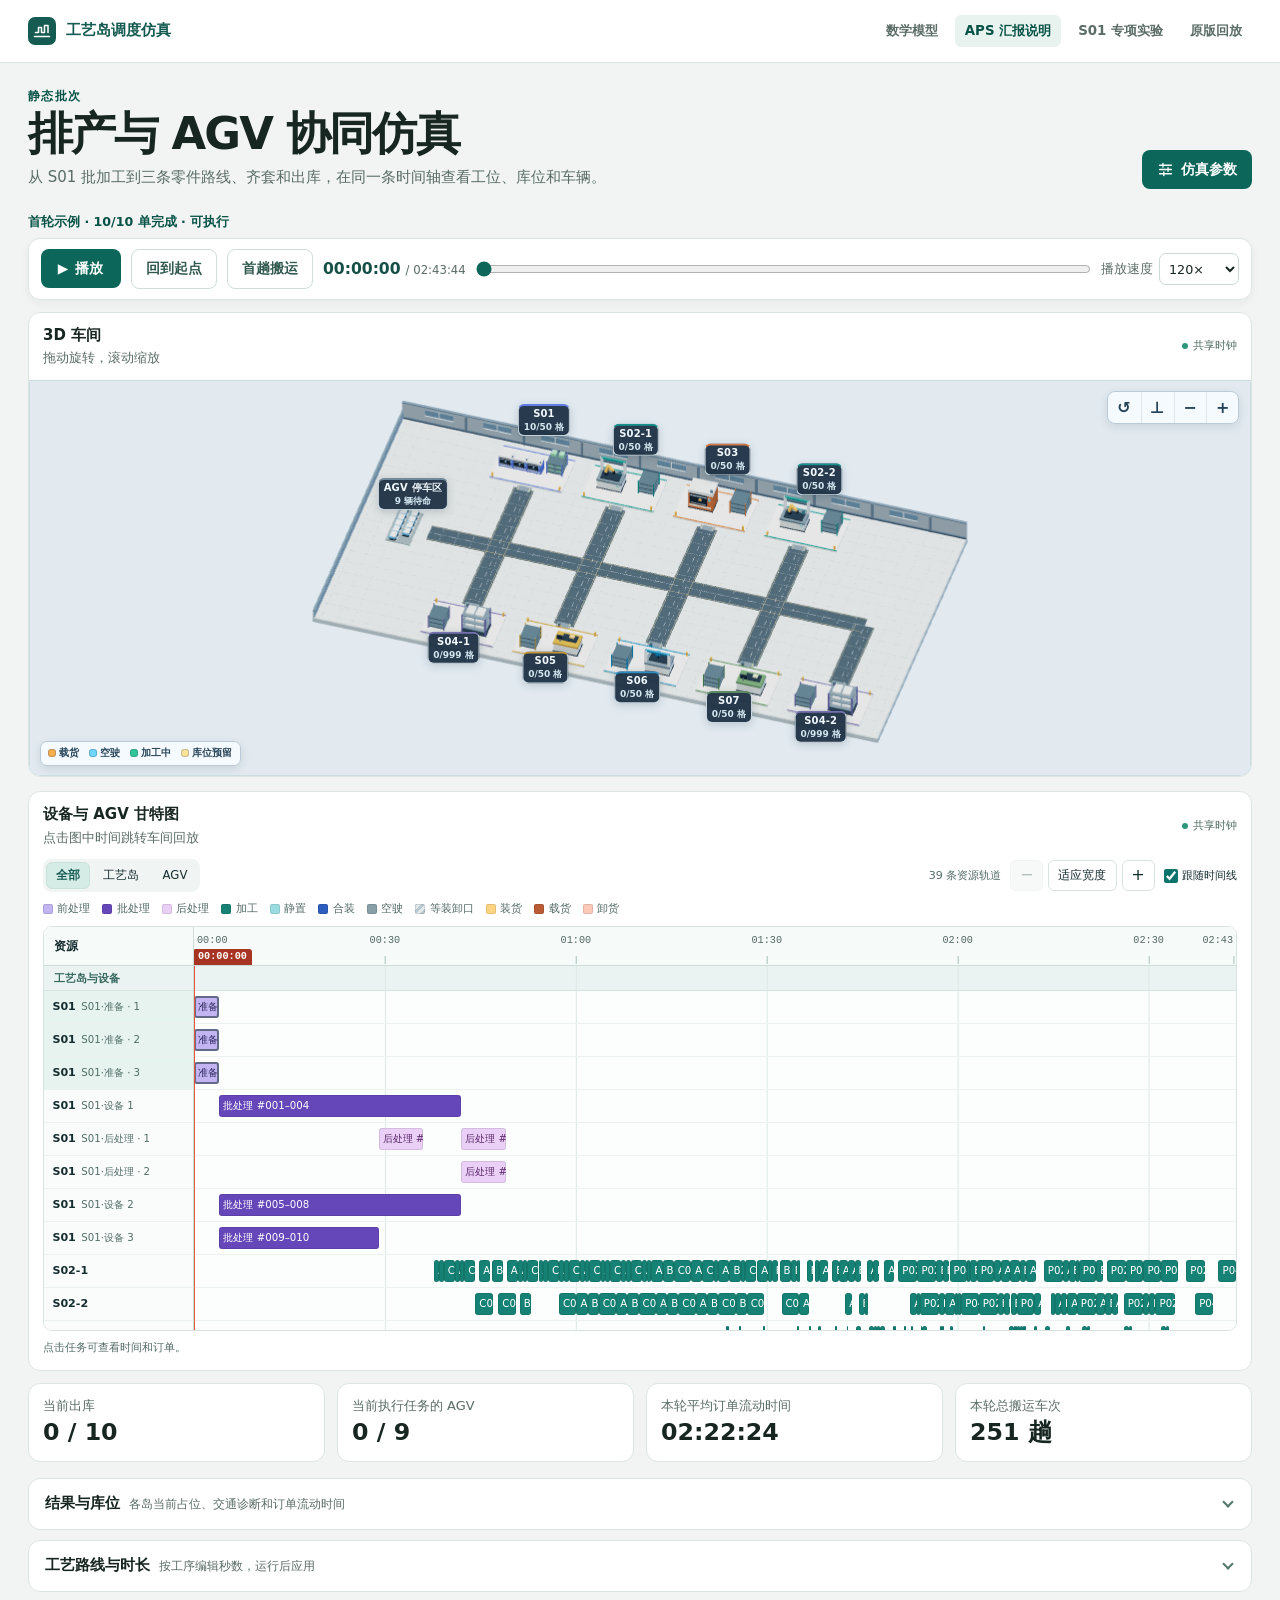
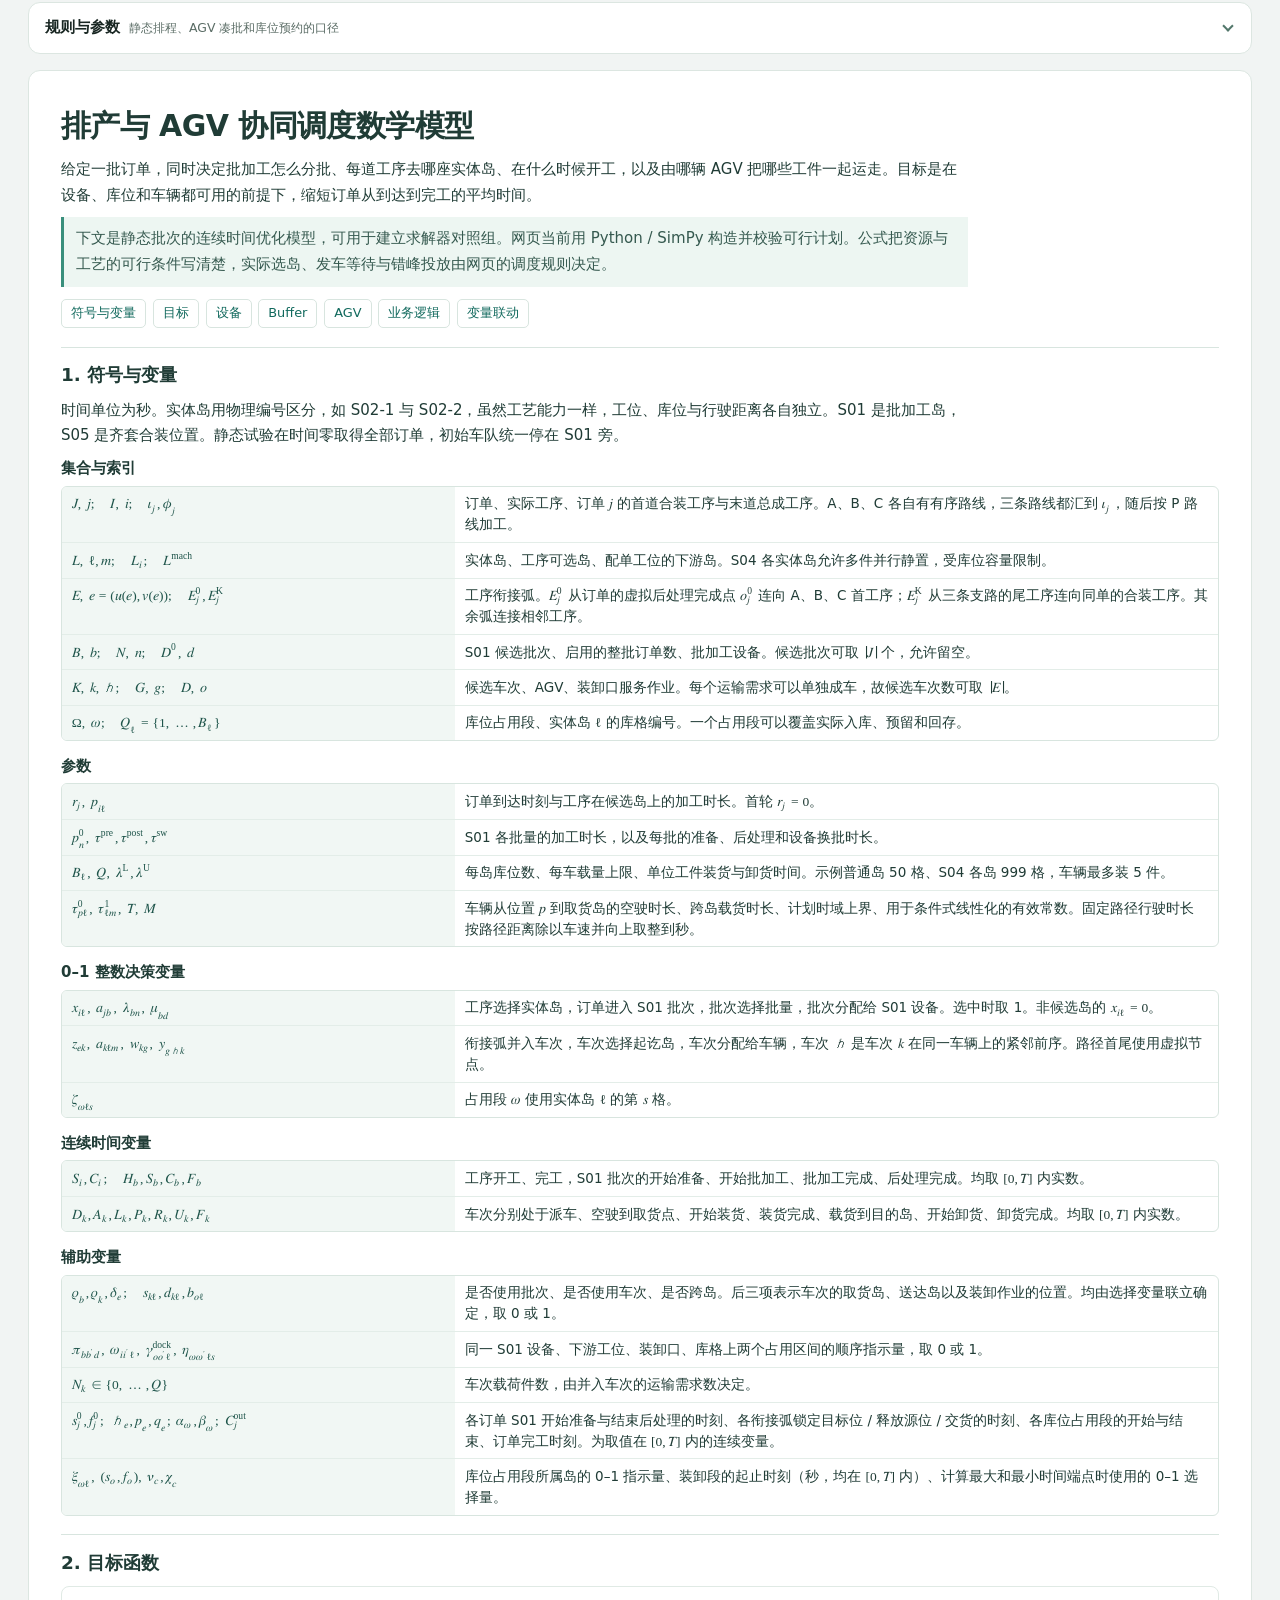
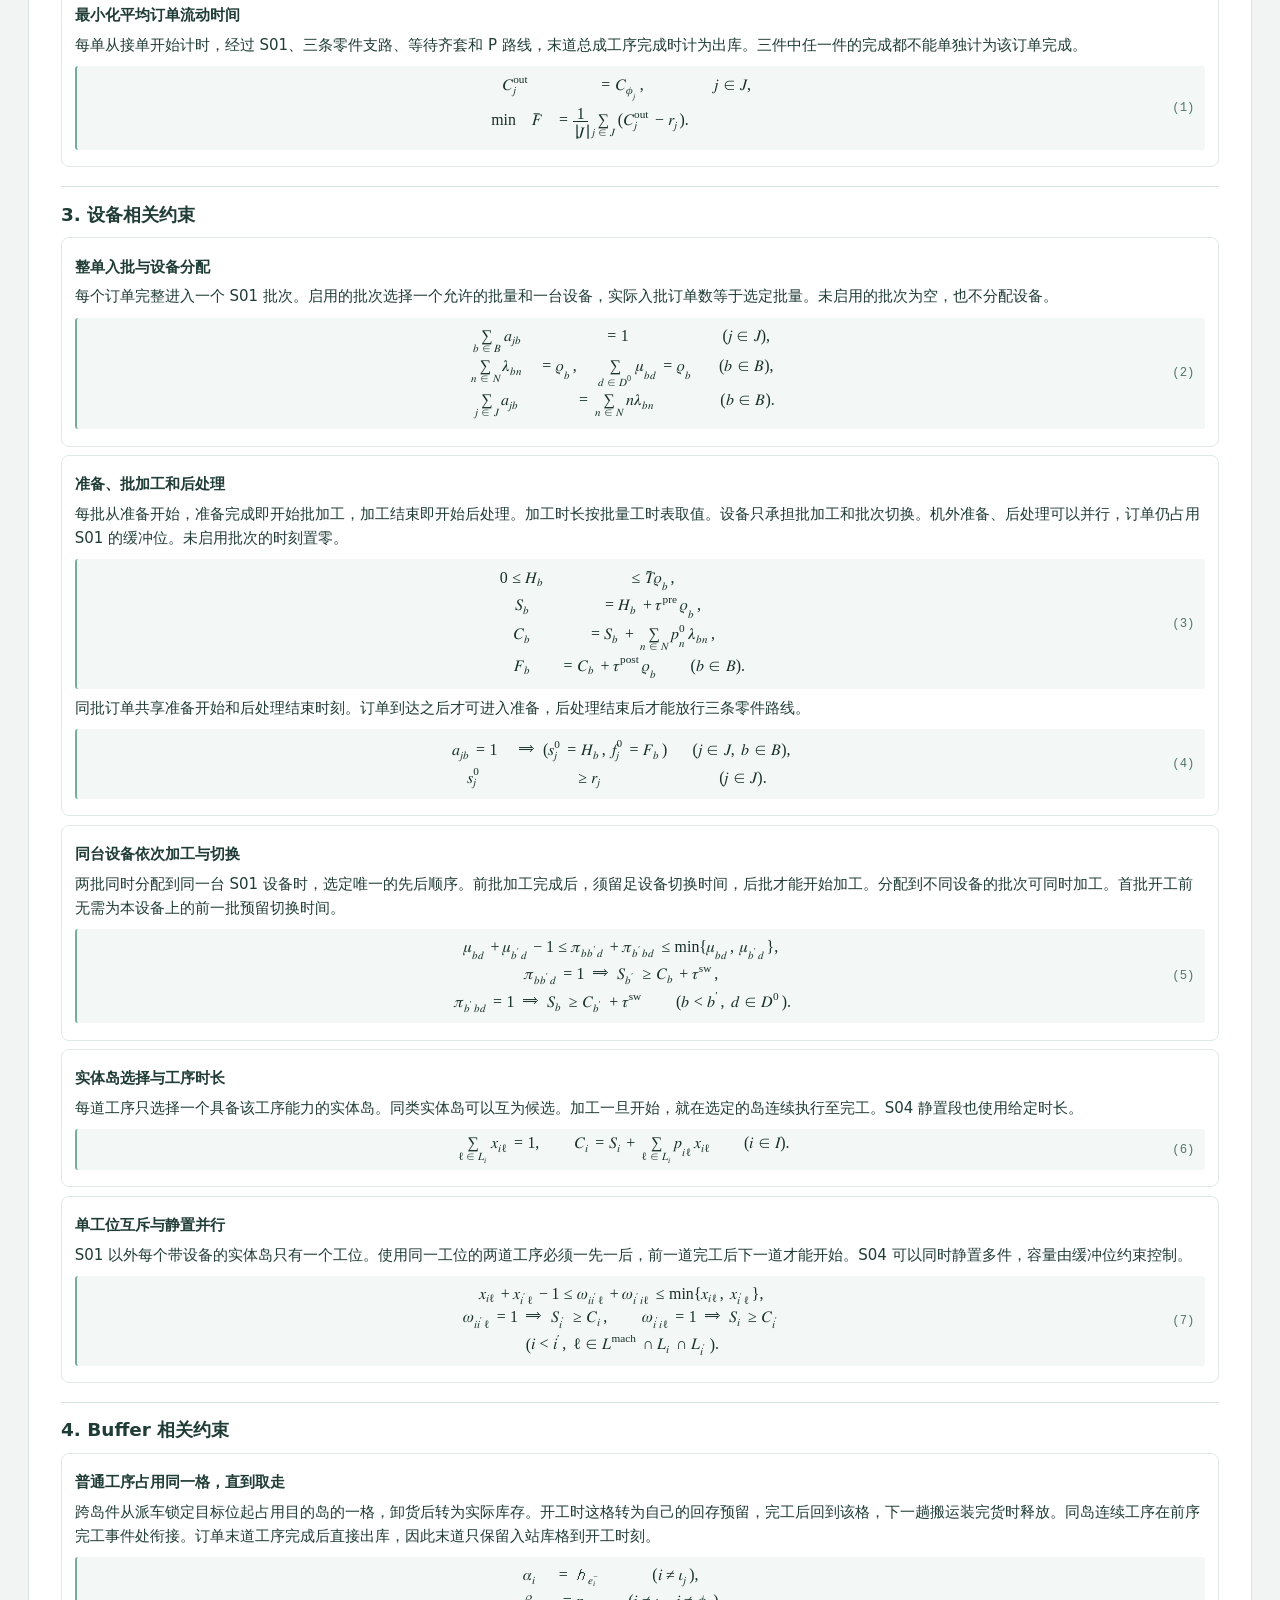
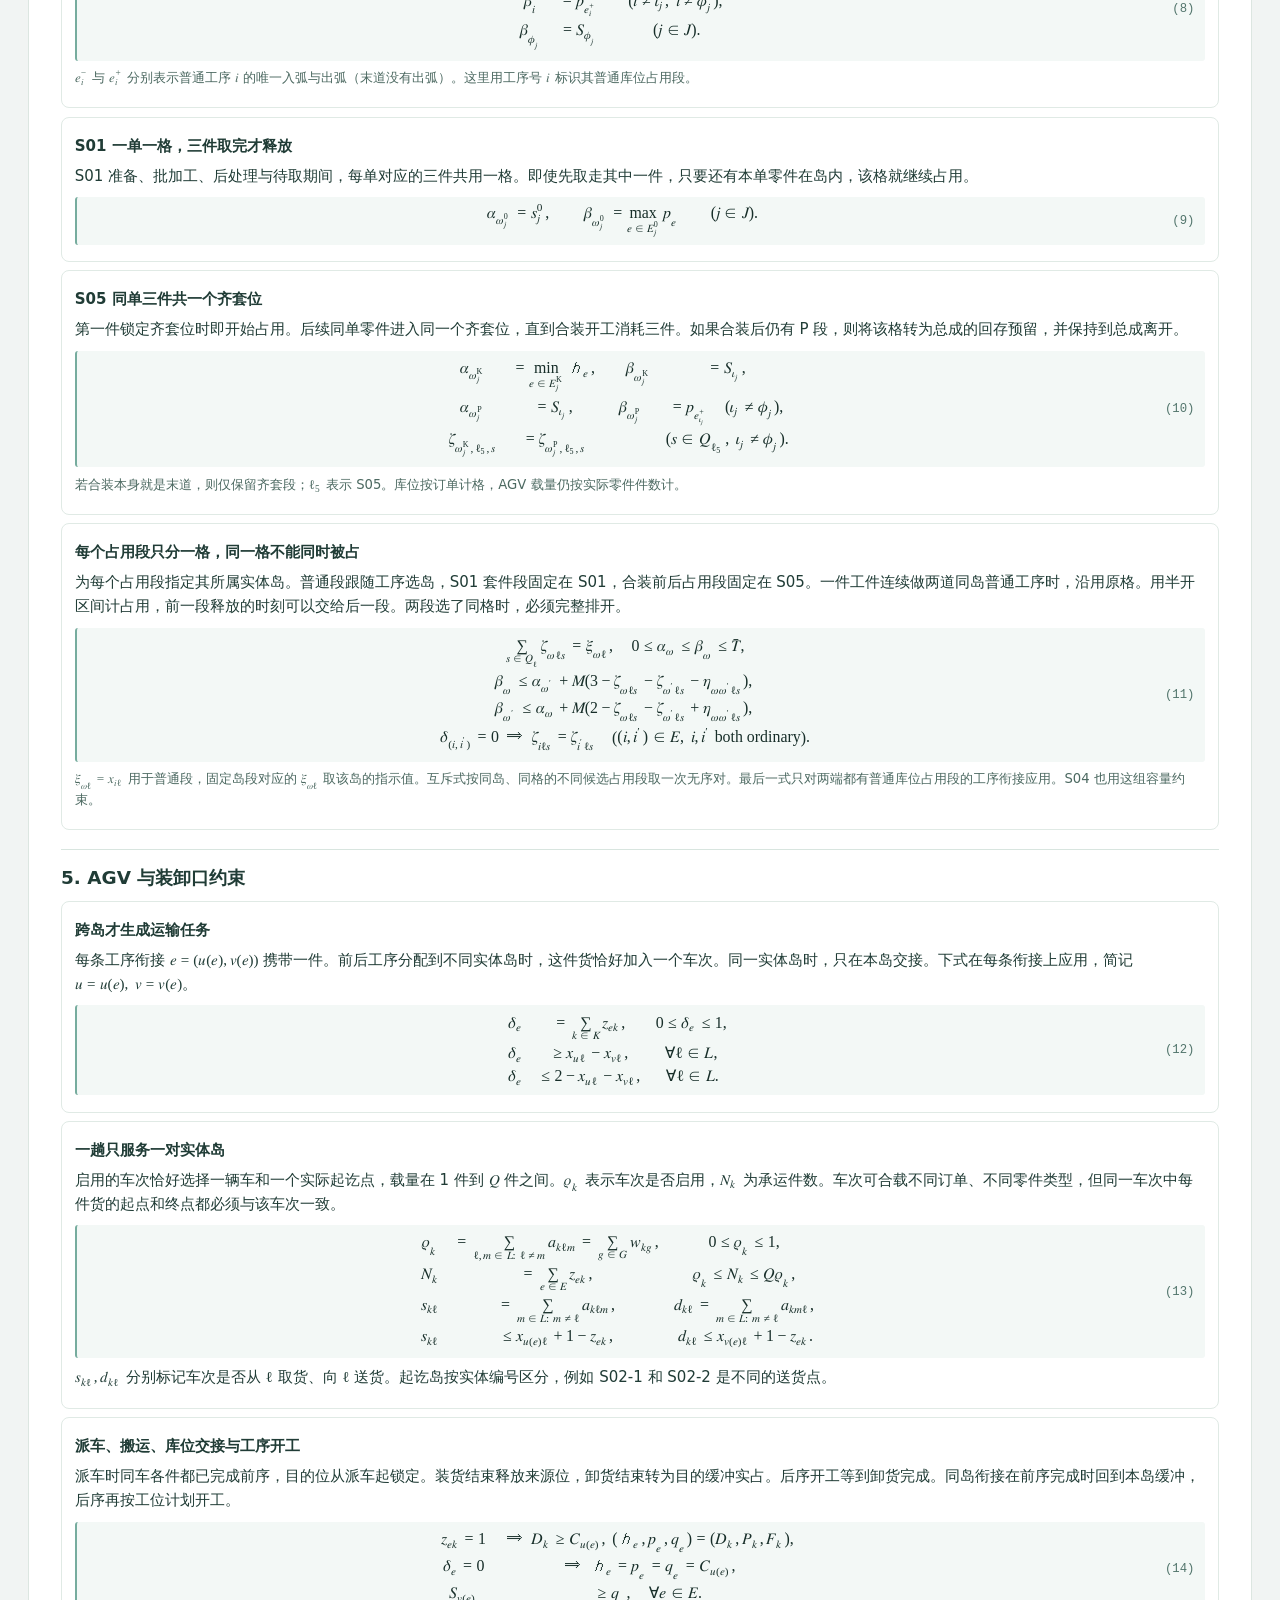
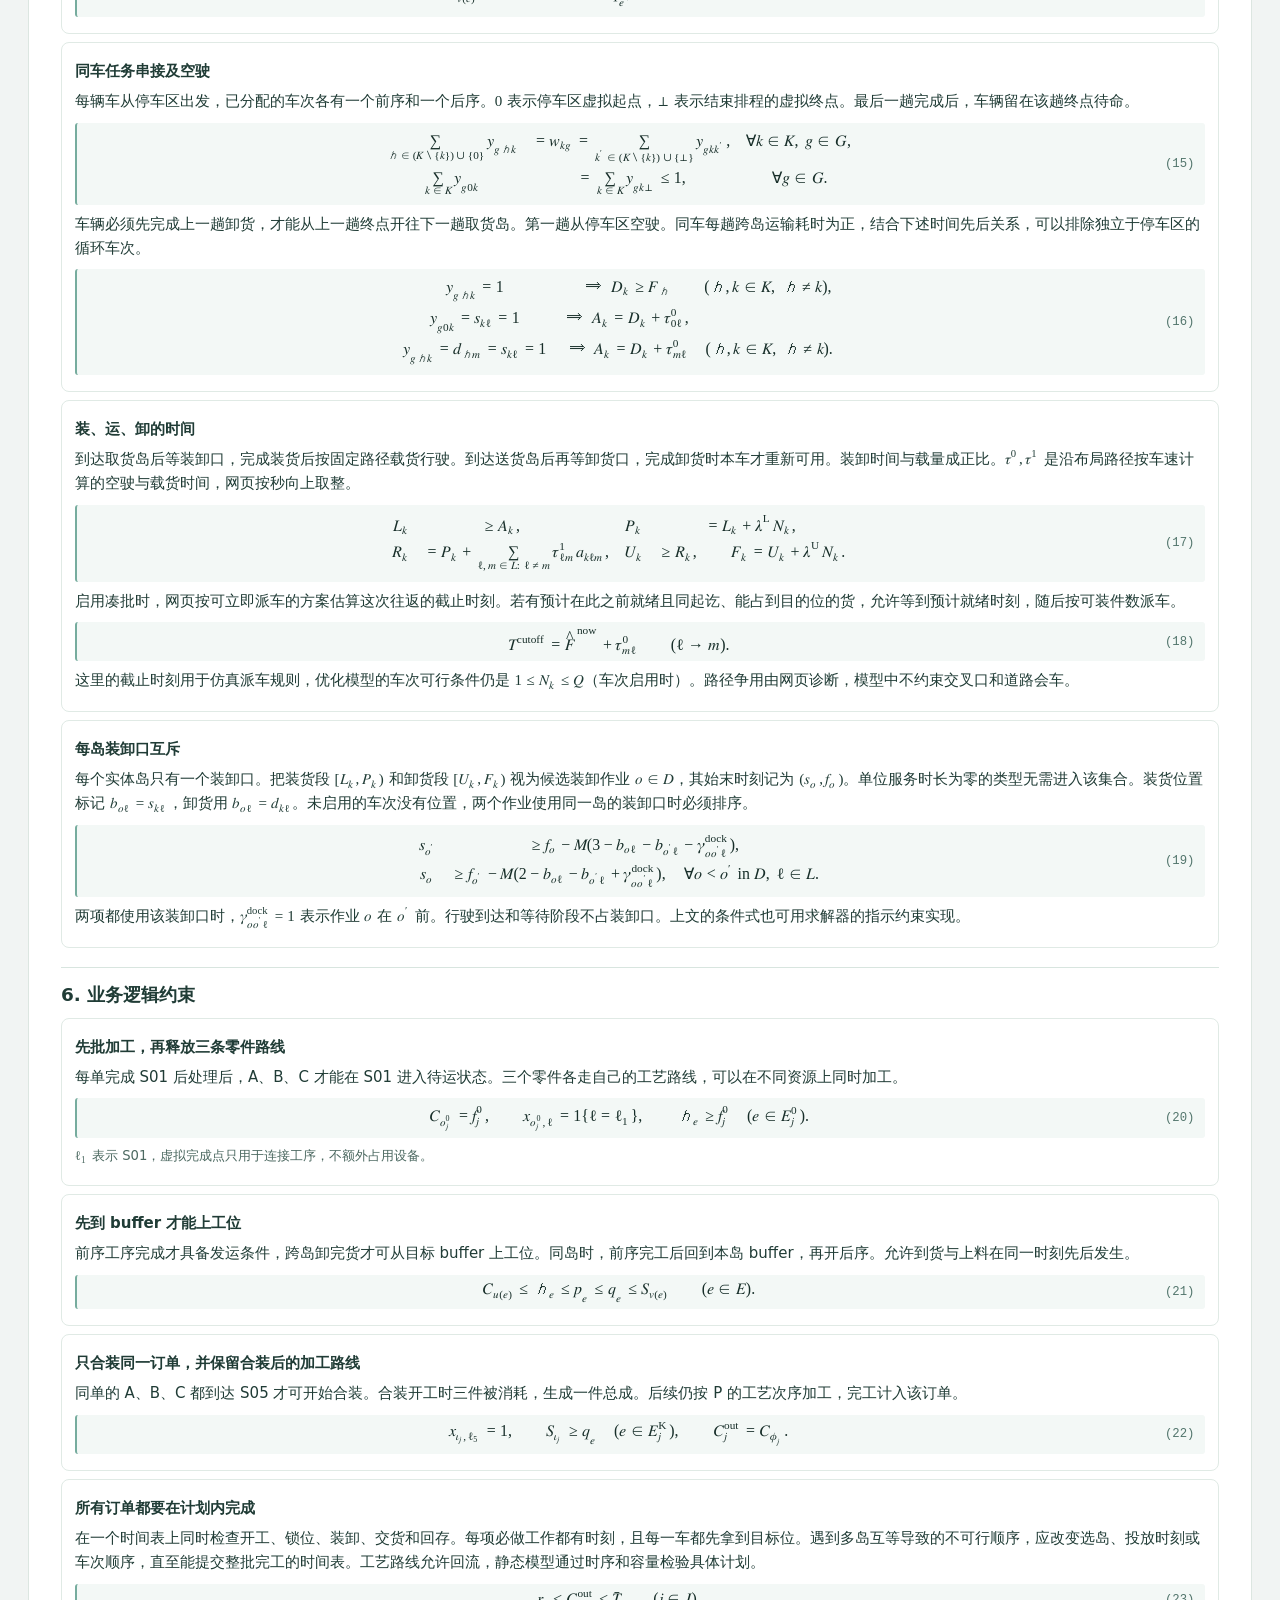
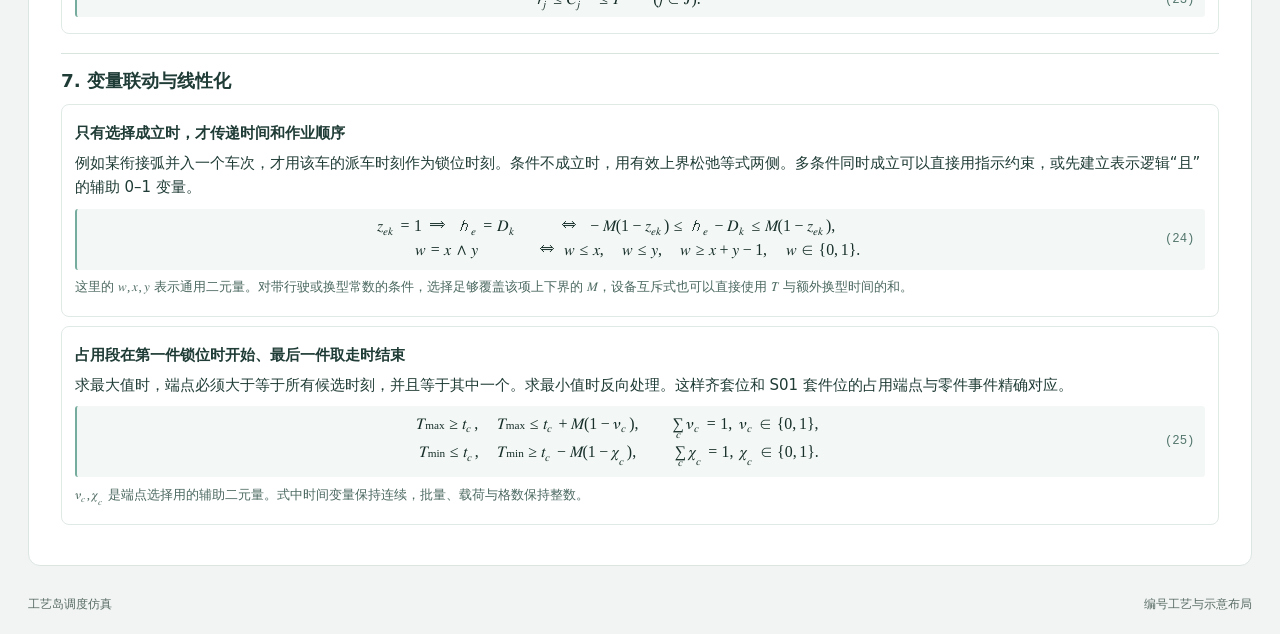
==== commit 4fa37a19: "Stack synchronized replay and document joint scheduling model" ====
--- a/docs/index.html
+++ b/docs/index.html
@@ -10,6 +10,7 @@
   <link rel="stylesheet" href="./joint/joint.css">
   <link rel="stylesheet" href="./joint/factory-view.css">
   <link rel="stylesheet" href="./joint/gantt.css">
+  <link rel="stylesheet" href="./joint/model.css">
   <script type="module" src="./joint/app.js"></script>
 </head>
 <body class="joint-page">
@@ -24,6 +25,7 @@
         工艺岛调度仿真
       </a>
       <nav class="site-nav" aria-label="演示页面">
+        <a href="#mathematical-model">数学模型</a>
         <a class="nav-emphasis" id="aps-briefing-link" href="./aps-briefing.html">APS 汇报说明</a>
         <a href="./scheduling/">S01 专项实验</a>
         <a href="./classic.html">原版回放</a>
@@ -139,6 +141,339 @@
         <section><h3>首轮实验边界</h3><p>车间采用示意布局，路径和装卸时间使用估算参数。规划沿固定路径行驶，记录潜在路段争用。首轮采用静态批次，四小时集单与未完成任务重排属后续实验。暂不计电量。</p></section>
       </div>
     </details>
+    <section class="panel mathematical-model" id="mathematical-model" aria-labelledby="model-title">
+  <header class="model-header">
+    <h2 id="model-title">排产与 AGV 协同调度数学模型</h2>
+    <p>给定一批订单，同时决定批加工怎么分批、每道工序去哪座实体岛、在什么时候开工，以及由哪辆 AGV 把哪些工件一起运走。目标是在设备、库位和车辆都可用的前提下，缩短订单从到达到完工的平均时间。</p>
+    <p class="model-scope">下文是静态批次的连续时间优化模型，可用于建立求解器对照组。网页当前用 Python / SimPy 构造并校验可行计划。公式把资源与工艺的可行条件写清楚，实际选岛、发车等待与错峰投放由网页的调度规则决定。</p>
+    <nav class="model-nav" aria-label="数学模型目录">
+      <a href="#model-notation">符号与变量</a><a href="#model-objective">目标</a>
+      <a href="#model-equipment">设备</a><a href="#model-buffer">Buffer</a>
+      <a href="#model-agv">AGV</a><a href="#model-process">业务逻辑</a>
+      <a href="#model-links">变量联动</a>
+    </nav>
+  </header>
+
+  <section class="model-section" id="model-notation">
+    <h3>1. 符号与变量</h3>
+    <p>时间单位为秒。实体岛用物理编号区分，如 S02-1 与 S02-2，虽然工艺能力一样，工位、库位与行驶距离各自独立。S01 是批加工岛，S05 是齐套合装位置。静态试验在时间零取得全部订单，初始车队统一停在 S01 旁。</p>
+    <h4>集合与索引</h4>
+    <dl class="model-symbols">
+      <dt><span><span class="katex"><math xmlns="http://www.w3.org/1998/Math/MathML"><semantics><mrow><mi mathvariant="script">J</mi><mo separator="true">,</mo><mtext> </mtext><mi>j</mi><mo separator="true">;</mo><mspace width="1em"/><mi mathvariant="script">I</mi><mo separator="true">,</mo><mtext> </mtext><mi>i</mi><mo separator="true">;</mo><mspace width="1em"/><msub><mi>ι</mi><mi>j</mi></msub><mo separator="true">,</mo><msub><mi>ϕ</mi><mi>j</mi></msub></mrow><annotation encoding="application/x-tex">\mathcal J,\ j;\quad \mathcal I,\ i;\quad \iota_j,\phi_j</annotation></semantics></math></span></span></dt><dd>订单、实际工序、订单 <span><span class="katex"><math xmlns="http://www.w3.org/1998/Math/MathML"><semantics><mrow><mi>j</mi></mrow><annotation encoding="application/x-tex">j</annotation></semantics></math></span></span> 的首道合装工序与末道总成工序。A、B、C 各自有有序路线，三条路线都汇到 <span><span class="katex"><math xmlns="http://www.w3.org/1998/Math/MathML"><semantics><mrow><msub><mi>ι</mi><mi>j</mi></msub></mrow><annotation encoding="application/x-tex">\iota_j</annotation></semantics></math></span></span>，随后按 P 路线加工。</dd>
+      <dt><span><span class="katex"><math xmlns="http://www.w3.org/1998/Math/MathML"><semantics><mrow><mi mathvariant="script">L</mi><mo separator="true">,</mo><mtext> </mtext><mi mathvariant="normal">ℓ</mi><mo separator="true">,</mo><mi>m</mi><mo separator="true">;</mo><mspace width="1em"/><msub><mi mathvariant="script">L</mi><mi>i</mi></msub><mo separator="true">;</mo><mspace width="1em"/><msup><mi mathvariant="script">L</mi><mrow><mi mathvariant="normal">m</mi><mi mathvariant="normal">a</mi><mi mathvariant="normal">c</mi><mi mathvariant="normal">h</mi></mrow></msup></mrow><annotation encoding="application/x-tex">\mathcal L,\ \ell,m;\quad \mathcal L_i;\quad \mathcal L^{\mathrm{mach}}</annotation></semantics></math></span></span></dt><dd>实体岛、工序可选岛、配单工位的下游岛。S04 各实体岛允许多件并行静置，受库位容量限制。</dd>
+      <dt><span><span class="katex"><math xmlns="http://www.w3.org/1998/Math/MathML"><semantics><mrow><mi mathvariant="script">E</mi><mo separator="true">,</mo><mtext> </mtext><mi>e</mi><mo>=</mo><mo stretchy="false">(</mo><mi>u</mi><mo stretchy="false">(</mo><mi>e</mi><mo stretchy="false">)</mo><mo separator="true">,</mo><mi>v</mi><mo stretchy="false">(</mo><mi>e</mi><mo stretchy="false">)</mo><mo stretchy="false">)</mo><mo separator="true">;</mo><mspace width="1em"/><msubsup><mi mathvariant="script">E</mi><mi>j</mi><mn>0</mn></msubsup><mo separator="true">,</mo><msubsup><mi mathvariant="script">E</mi><mi>j</mi><mi mathvariant="normal">K</mi></msubsup></mrow><annotation encoding="application/x-tex">\mathcal E,\ e=(u(e),v(e));\quad \mathcal E_j^0,\mathcal E_j^{\mathrm K}</annotation></semantics></math></span></span></dt><dd>工序衔接弧。<span><span class="katex"><math xmlns="http://www.w3.org/1998/Math/MathML"><semantics><mrow><msubsup><mi mathvariant="script">E</mi><mi>j</mi><mn>0</mn></msubsup></mrow><annotation encoding="application/x-tex">\mathcal E_j^0</annotation></semantics></math></span></span> 从订单的虚拟后处理完成点 <span><span class="katex"><math xmlns="http://www.w3.org/1998/Math/MathML"><semantics><mrow><msubsup><mi>o</mi><mi>j</mi><mn>0</mn></msubsup></mrow><annotation encoding="application/x-tex">o_j^0</annotation></semantics></math></span></span> 连向 A、B、C 首工序；<span><span class="katex"><math xmlns="http://www.w3.org/1998/Math/MathML"><semantics><mrow><msubsup><mi mathvariant="script">E</mi><mi>j</mi><mi mathvariant="normal">K</mi></msubsup></mrow><annotation encoding="application/x-tex">\mathcal E_j^{\mathrm K}</annotation></semantics></math></span></span> 从三条支路的尾工序连向同单的合装工序。其余弧连接相邻工序。</dd>
+      <dt><span><span class="katex"><math xmlns="http://www.w3.org/1998/Math/MathML"><semantics><mrow><mi mathvariant="script">B</mi><mo separator="true">,</mo><mtext> </mtext><mi>b</mi><mo separator="true">;</mo><mspace width="1em"/><mi mathvariant="script">N</mi><mo separator="true">,</mo><mtext> </mtext><mi>n</mi><mo separator="true">;</mo><mspace width="1em"/><msup><mi mathvariant="script">D</mi><mn>0</mn></msup><mo separator="true">,</mo><mtext> </mtext><mi>d</mi></mrow><annotation encoding="application/x-tex">\mathcal B,\ b;\quad \mathcal N,\ n;\quad \mathcal D^0,\ d</annotation></semantics></math></span></span></dt><dd>S01 候选批次、启用的整批订单数、批加工设备。候选批次可取 <span><span class="katex"><math xmlns="http://www.w3.org/1998/Math/MathML"><semantics><mrow><mi mathvariant="normal">∣</mi><mi mathvariant="script">J</mi><mi mathvariant="normal">∣</mi></mrow><annotation encoding="application/x-tex">|\mathcal J|</annotation></semantics></math></span></span> 个，允许留空。</dd>
+      <dt><span><span class="katex"><math xmlns="http://www.w3.org/1998/Math/MathML"><semantics><mrow><mi mathvariant="script">K</mi><mo separator="true">,</mo><mtext> </mtext><mi>k</mi><mo separator="true">,</mo><mi>h</mi><mo separator="true">;</mo><mspace width="1em"/><mi mathvariant="script">G</mi><mo separator="true">,</mo><mtext> </mtext><mi>g</mi><mo separator="true">;</mo><mspace width="1em"/><mi mathvariant="script">D</mi><mo separator="true">,</mo><mtext> </mtext><mi>o</mi></mrow><annotation encoding="application/x-tex">\mathcal K,\ k,h;\quad \mathcal G,\ g;\quad \mathcal D,\ o</annotation></semantics></math></span></span></dt><dd>候选车次、AGV、装卸口服务作业。每个运输需求可以单独成车，故候选车次数可取 <span><span class="katex"><math xmlns="http://www.w3.org/1998/Math/MathML"><semantics><mrow><mi mathvariant="normal">∣</mi><mi mathvariant="script">E</mi><mi mathvariant="normal">∣</mi></mrow><annotation encoding="application/x-tex">|\mathcal E|</annotation></semantics></math></span></span>。</dd>
+      <dt><span><span class="katex"><math xmlns="http://www.w3.org/1998/Math/MathML"><semantics><mrow><mi mathvariant="normal">Ω</mi><mo separator="true">,</mo><mtext> </mtext><mi>ω</mi><mo separator="true">;</mo><mspace width="1em"/><msub><mi mathvariant="script">Q</mi><mi mathvariant="normal">ℓ</mi></msub><mo>=</mo><mo stretchy="false">{</mo><mn>1</mn><mo separator="true">,</mo><mo>…</mo><mo separator="true">,</mo><msub><mi>B</mi><mi mathvariant="normal">ℓ</mi></msub><mo stretchy="false">}</mo></mrow><annotation encoding="application/x-tex">\Omega,\ \omega;\quad \mathcal Q_\ell=\{1,\ldots,B_\ell\}</annotation></semantics></math></span></span></dt><dd>库位占用段、实体岛 <span><span class="katex"><math xmlns="http://www.w3.org/1998/Math/MathML"><semantics><mrow><mi mathvariant="normal">ℓ</mi></mrow><annotation encoding="application/x-tex">\ell</annotation></semantics></math></span></span> 的库格编号。一个占用段可以覆盖实际入库、预留和回存。</dd>
+    </dl>
+
+    <h4>参数</h4>
+    <dl class="model-symbols">
+      <dt><span><span class="katex"><math xmlns="http://www.w3.org/1998/Math/MathML"><semantics><mrow><msub><mi>r</mi><mi>j</mi></msub><mo separator="true">,</mo><mtext> </mtext><msub><mi>p</mi><mrow><mi>i</mi><mi mathvariant="normal">ℓ</mi></mrow></msub></mrow><annotation encoding="application/x-tex">r_j,\ p_{i\ell}</annotation></semantics></math></span></span></dt><dd>订单到达时刻与工序在候选岛上的加工时长。首轮 <span><span class="katex"><math xmlns="http://www.w3.org/1998/Math/MathML"><semantics><mrow><msub><mi>r</mi><mi>j</mi></msub><mo>=</mo><mn>0</mn></mrow><annotation encoding="application/x-tex">r_j=0</annotation></semantics></math></span></span>。</dd>
+      <dt><span><span class="katex"><math xmlns="http://www.w3.org/1998/Math/MathML"><semantics><mrow><msubsup><mi>p</mi><mi>n</mi><mn>0</mn></msubsup><mo separator="true">,</mo><mtext> </mtext><msup><mi>τ</mi><mrow><mi mathvariant="normal">p</mi><mi mathvariant="normal">r</mi><mi mathvariant="normal">e</mi></mrow></msup><mo separator="true">,</mo><msup><mi>τ</mi><mrow><mi mathvariant="normal">p</mi><mi mathvariant="normal">o</mi><mi mathvariant="normal">s</mi><mi mathvariant="normal">t</mi></mrow></msup><mo separator="true">,</mo><msup><mi>τ</mi><mrow><mi mathvariant="normal">s</mi><mi mathvariant="normal">w</mi></mrow></msup></mrow><annotation encoding="application/x-tex">p_n^0,\ \tau^{\mathrm{pre}},\tau^{\mathrm{post}},\tau^{\mathrm{sw}}</annotation></semantics></math></span></span></dt><dd>S01 各批量的加工时长，以及每批的准备、后处理和设备换批时长。</dd>
+      <dt><span><span class="katex"><math xmlns="http://www.w3.org/1998/Math/MathML"><semantics><mrow><msub><mi>B</mi><mi mathvariant="normal">ℓ</mi></msub><mo separator="true">,</mo><mtext> </mtext><mi>Q</mi><mo separator="true">,</mo><mtext> </mtext><msup><mi>λ</mi><mi mathvariant="normal">L</mi></msup><mo separator="true">,</mo><msup><mi>λ</mi><mi mathvariant="normal">U</mi></msup></mrow><annotation encoding="application/x-tex">B_\ell,\ Q,\ \lambda^{\mathrm L},\lambda^{\mathrm U}</annotation></semantics></math></span></span></dt><dd>每岛库位数、每车载量上限、单位工件装货与卸货时间。示例普通岛 50 格、S04 各岛 999 格，车辆最多装 5 件。</dd>
+      <dt><span><span class="katex"><math xmlns="http://www.w3.org/1998/Math/MathML"><semantics><mrow><msubsup><mi>τ</mi><mrow><mi>p</mi><mi mathvariant="normal">ℓ</mi></mrow><mn>0</mn></msubsup><mo separator="true">,</mo><mtext> </mtext><msubsup><mi>τ</mi><mrow><mi mathvariant="normal">ℓ</mi><mi>m</mi></mrow><mn>1</mn></msubsup><mo separator="true">,</mo><mtext> </mtext><mover accent="true"><mi>T</mi><mo>ˉ</mo></mover><mo separator="true">,</mo><mtext> </mtext><mi>M</mi></mrow><annotation encoding="application/x-tex">\tau^0_{p\ell},\ \tau^1_{\ell m},\ \bar T,\ M</annotation></semantics></math></span></span></dt><dd>车辆从位置 <span><span class="katex"><math xmlns="http://www.w3.org/1998/Math/MathML"><semantics><mrow><mi>p</mi></mrow><annotation encoding="application/x-tex">p</annotation></semantics></math></span></span> 到取货岛的空驶时长、跨岛载货时长、计划时域上界、用于条件式线性化的有效常数。固定路径行驶时长按路径距离除以车速并向上取整到秒。</dd>
+    </dl>
+
+    <h4>0–1 整数决策变量</h4>
+    <dl class="model-symbols">
+      <dt><span><span class="katex"><math xmlns="http://www.w3.org/1998/Math/MathML"><semantics><mrow><msub><mi>x</mi><mrow><mi>i</mi><mi mathvariant="normal">ℓ</mi></mrow></msub><mo separator="true">,</mo><mtext> </mtext><msub><mi>a</mi><mrow><mi>j</mi><mi>b</mi></mrow></msub><mo separator="true">,</mo><mtext> </mtext><msub><mi>λ</mi><mrow><mi>b</mi><mi>n</mi></mrow></msub><mo separator="true">,</mo><mtext> </mtext><msub><mi>μ</mi><mrow><mi>b</mi><mi>d</mi></mrow></msub></mrow><annotation encoding="application/x-tex">x_{i\ell},\ a_{jb},\ \lambda_{bn},\ \mu_{bd}</annotation></semantics></math></span></span></dt><dd>工序选择实体岛，订单进入 S01 批次，批次选择批量，批次分配给 S01 设备。选中时取 1。非候选岛的 <span><span class="katex"><math xmlns="http://www.w3.org/1998/Math/MathML"><semantics><mrow><msub><mi>x</mi><mrow><mi>i</mi><mi mathvariant="normal">ℓ</mi></mrow></msub><mo>=</mo><mn>0</mn></mrow><annotation encoding="application/x-tex">x_{i\ell}=0</annotation></semantics></math></span></span>。</dd>
+      <dt><span><span class="katex"><math xmlns="http://www.w3.org/1998/Math/MathML"><semantics><mrow><msub><mi>z</mi><mrow><mi>e</mi><mi>k</mi></mrow></msub><mo separator="true">,</mo><mtext> </mtext><msub><mi>a</mi><mrow><mi>k</mi><mi mathvariant="normal">ℓ</mi><mi>m</mi></mrow></msub><mo separator="true">,</mo><mtext> </mtext><msub><mi>w</mi><mrow><mi>k</mi><mi>g</mi></mrow></msub><mo separator="true">,</mo><mtext> </mtext><msub><mi>y</mi><mrow><mi>g</mi><mi>h</mi><mi>k</mi></mrow></msub></mrow><annotation encoding="application/x-tex">z_{ek},\ a_{k\ell m},\ w_{kg},\ y_{ghk}</annotation></semantics></math></span></span></dt><dd>衔接弧并入车次，车次选择起讫岛，车次分配给车辆，车次 <span><span class="katex"><math xmlns="http://www.w3.org/1998/Math/MathML"><semantics><mrow><mi>h</mi></mrow><annotation encoding="application/x-tex">h</annotation></semantics></math></span></span> 是车次 <span><span class="katex"><math xmlns="http://www.w3.org/1998/Math/MathML"><semantics><mrow><mi>k</mi></mrow><annotation encoding="application/x-tex">k</annotation></semantics></math></span></span> 在同一车辆上的紧邻前序。路径首尾使用虚拟节点。</dd>
+      <dt><span><span class="katex"><math xmlns="http://www.w3.org/1998/Math/MathML"><semantics><mrow><msub><mi>ζ</mi><mrow><mi>ω</mi><mi mathvariant="normal">ℓ</mi><mi>s</mi></mrow></msub></mrow><annotation encoding="application/x-tex">\zeta_{\omega\ell s}</annotation></semantics></math></span></span></dt><dd>占用段 <span><span class="katex"><math xmlns="http://www.w3.org/1998/Math/MathML"><semantics><mrow><mi>ω</mi></mrow><annotation encoding="application/x-tex">\omega</annotation></semantics></math></span></span> 使用实体岛 <span><span class="katex"><math xmlns="http://www.w3.org/1998/Math/MathML"><semantics><mrow><mi mathvariant="normal">ℓ</mi></mrow><annotation encoding="application/x-tex">\ell</annotation></semantics></math></span></span> 的第 <span><span class="katex"><math xmlns="http://www.w3.org/1998/Math/MathML"><semantics><mrow><mi>s</mi></mrow><annotation encoding="application/x-tex">s</annotation></semantics></math></span></span> 格。</dd>
+    </dl>
+
+    <h4>连续时间变量</h4>
+    <dl class="model-symbols">
+      <dt><span><span class="katex"><math xmlns="http://www.w3.org/1998/Math/MathML"><semantics><mrow><msub><mi>S</mi><mi>i</mi></msub><mo separator="true">,</mo><msub><mi>C</mi><mi>i</mi></msub><mo separator="true">;</mo><mspace width="1em"/><msub><mi>H</mi><mi>b</mi></msub><mo separator="true">,</mo><msub><mi>S</mi><mi>b</mi></msub><mo separator="true">,</mo><msub><mi>C</mi><mi>b</mi></msub><mo separator="true">,</mo><msub><mi>F</mi><mi>b</mi></msub></mrow><annotation encoding="application/x-tex">S_i,C_i;\quad H_b,S_b,C_b,F_b</annotation></semantics></math></span></span></dt><dd>工序开工、完工，S01 批次的开始准备、开始批加工、批加工完成、后处理完成。均取 <span><span class="katex"><math xmlns="http://www.w3.org/1998/Math/MathML"><semantics><mrow><mo stretchy="false">[</mo><mn>0</mn><mo separator="true">,</mo><mover accent="true"><mi>T</mi><mo>ˉ</mo></mover><mo stretchy="false">]</mo></mrow><annotation encoding="application/x-tex">[0,\bar T]</annotation></semantics></math></span></span> 内实数。</dd>
+      <dt><span><span class="katex"><math xmlns="http://www.w3.org/1998/Math/MathML"><semantics><mrow><msub><mi>D</mi><mi>k</mi></msub><mo separator="true">,</mo><msub><mi>A</mi><mi>k</mi></msub><mo separator="true">,</mo><msub><mi>L</mi><mi>k</mi></msub><mo separator="true">,</mo><msub><mi>P</mi><mi>k</mi></msub><mo separator="true">,</mo><msub><mi>R</mi><mi>k</mi></msub><mo separator="true">,</mo><msub><mi>U</mi><mi>k</mi></msub><mo separator="true">,</mo><msub><mi>F</mi><mi>k</mi></msub></mrow><annotation encoding="application/x-tex">D_k,A_k,L_k,P_k,R_k,U_k,F_k</annotation></semantics></math></span></span></dt><dd>车次分别处于派车、空驶到取货点、开始装货、装货完成、载货到目的岛、开始卸货、卸货完成。均取 <span><span class="katex"><math xmlns="http://www.w3.org/1998/Math/MathML"><semantics><mrow><mo stretchy="false">[</mo><mn>0</mn><mo separator="true">,</mo><mover accent="true"><mi>T</mi><mo>ˉ</mo></mover><mo stretchy="false">]</mo></mrow><annotation encoding="application/x-tex">[0,\bar T]</annotation></semantics></math></span></span> 内实数。</dd>
+    </dl>
+
+    <h4>辅助变量</h4>
+    <dl class="model-symbols">
+      <dt><span><span class="katex"><math xmlns="http://www.w3.org/1998/Math/MathML"><semantics><mrow><msub><mi>ρ</mi><mi>b</mi></msub><mo separator="true">,</mo><msub><mi>ρ</mi><mi>k</mi></msub><mo separator="true">,</mo><msub><mi>δ</mi><mi>e</mi></msub><mo separator="true">;</mo><mspace width="1em"/><msub><mi>s</mi><mrow><mi>k</mi><mi mathvariant="normal">ℓ</mi></mrow></msub><mo separator="true">,</mo><msub><mi>d</mi><mrow><mi>k</mi><mi mathvariant="normal">ℓ</mi></mrow></msub><mo separator="true">,</mo><msub><mi>b</mi><mrow><mi>o</mi><mi mathvariant="normal">ℓ</mi></mrow></msub></mrow><annotation encoding="application/x-tex">\rho_b,\rho_k,\delta_e;\quad s_{k\ell},d_{k\ell},b_{o\ell}</annotation></semantics></math></span></span></dt><dd>是否使用批次、是否使用车次、是否跨岛。后三项表示车次的取货岛、送达岛以及装卸作业的位置。均由选择变量联立确定，取 0 或 1。</dd>
+      <dt><span><span class="katex"><math xmlns="http://www.w3.org/1998/Math/MathML"><semantics><mrow><msub><mi>π</mi><mrow><mi>b</mi><msup><mi>b</mi><mo mathvariant="normal" lspace="0em" rspace="0em">′</mo></msup><mi>d</mi></mrow></msub><mo separator="true">,</mo><mtext> </mtext><msub><mi>ω</mi><mrow><mi>i</mi><msup><mi>i</mi><mo mathvariant="normal" lspace="0em" rspace="0em">′</mo></msup><mi mathvariant="normal">ℓ</mi></mrow></msub><mo separator="true">,</mo><mtext> </mtext><msubsup><mi>γ</mi><mrow><mi>o</mi><msup><mi>o</mi><mo mathvariant="normal" lspace="0em" rspace="0em">′</mo></msup><mi mathvariant="normal">ℓ</mi></mrow><mrow><mi mathvariant="normal">d</mi><mi mathvariant="normal">o</mi><mi mathvariant="normal">c</mi><mi mathvariant="normal">k</mi></mrow></msubsup><mo separator="true">,</mo><mtext> </mtext><msub><mi>η</mi><mrow><mi>ω</mi><msup><mi>ω</mi><mo mathvariant="normal" lspace="0em" rspace="0em">′</mo></msup><mi mathvariant="normal">ℓ</mi><mi>s</mi></mrow></msub></mrow><annotation encoding="application/x-tex">\pi_{bb&#x27;d},\ \omega_{ii&#x27;\ell},\ \gamma^{\mathrm{dock}}_{oo&#x27;\ell},\ \eta_{\omega\omega&#x27;\ell s}</annotation></semantics></math></span></span></dt><dd>同一 S01 设备、下游工位、装卸口、库格上两个占用区间的顺序指示量，取 0 或 1。</dd>
+      <dt><span><span class="katex"><math xmlns="http://www.w3.org/1998/Math/MathML"><semantics><mrow><msub><mi>N</mi><mi>k</mi></msub><mo>∈</mo><mo stretchy="false">{</mo><mn>0</mn><mo separator="true">,</mo><mo>…</mo><mo separator="true">,</mo><mi>Q</mi><mo stretchy="false">}</mo></mrow><annotation encoding="application/x-tex">N_k\in\{0,\ldots,Q\}</annotation></semantics></math></span></span></dt><dd>车次载荷件数，由并入车次的运输需求数决定。</dd>
+      <dt><span><span class="katex"><math xmlns="http://www.w3.org/1998/Math/MathML"><semantics><mrow><msubsup><mi>s</mi><mi>j</mi><mn>0</mn></msubsup><mo separator="true">,</mo><msubsup><mi>f</mi><mi>j</mi><mn>0</mn></msubsup><mo separator="true">;</mo><mtext> </mtext><msub><mi>h</mi><mi>e</mi></msub><mo separator="true">,</mo><msub><mi>p</mi><mi>e</mi></msub><mo separator="true">,</mo><msub><mi>q</mi><mi>e</mi></msub><mo separator="true">;</mo><mtext> </mtext><msub><mi>α</mi><mi>ω</mi></msub><mo separator="true">,</mo><msub><mi>β</mi><mi>ω</mi></msub><mo separator="true">;</mo><mtext> </mtext><msubsup><mi>C</mi><mi>j</mi><mrow><mi mathvariant="normal">o</mi><mi mathvariant="normal">u</mi><mi mathvariant="normal">t</mi></mrow></msubsup></mrow><annotation encoding="application/x-tex">s_j^0,f_j^0;\ h_e,p_e,q_e;\ \alpha_\omega,\beta_\omega;\ C_j^{\mathrm{out}}</annotation></semantics></math></span></span></dt><dd>各订单 S01 开始准备与结束后处理的时刻、各衔接弧锁定目标位 / 释放源位 / 交货的时刻、各库位占用段的开始与结束、订单完工时刻。为取值在 <span><span class="katex"><math xmlns="http://www.w3.org/1998/Math/MathML"><semantics><mrow><mo stretchy="false">[</mo><mn>0</mn><mo separator="true">,</mo><mover accent="true"><mi>T</mi><mo>ˉ</mo></mover><mo stretchy="false">]</mo></mrow><annotation encoding="application/x-tex">[0,\bar T]</annotation></semantics></math></span></span> 内的连续变量。</dd>
+      <dt><span><span class="katex"><math xmlns="http://www.w3.org/1998/Math/MathML"><semantics><mrow><msub><mi>ξ</mi><mrow><mi>ω</mi><mi mathvariant="normal">ℓ</mi></mrow></msub><mo separator="true">,</mo><mtext> </mtext><mo stretchy="false">(</mo><msub><mi>s</mi><mi>o</mi></msub><mo separator="true">,</mo><msub><mi>f</mi><mi>o</mi></msub><mo stretchy="false">)</mo><mo separator="true">,</mo><mtext> </mtext><msub><mi>ν</mi><mi>c</mi></msub><mo separator="true">,</mo><msub><mi>χ</mi><mi>c</mi></msub></mrow><annotation encoding="application/x-tex">\xi_{\omega\ell},\ (s_o,f_o),\ \nu_c,\chi_c</annotation></semantics></math></span></span></dt><dd>库位占用段所属岛的 0–1 指示量、装卸段的起止时刻（秒，均在 <span><span class="katex"><math xmlns="http://www.w3.org/1998/Math/MathML"><semantics><mrow><mo stretchy="false">[</mo><mn>0</mn><mo separator="true">,</mo><mover accent="true"><mi>T</mi><mo>ˉ</mo></mover><mo stretchy="false">]</mo></mrow><annotation encoding="application/x-tex">[0,\bar T]</annotation></semantics></math></span></span> 内）、计算最大和最小时间端点时使用的 0–1 选择量。</dd>
+    </dl>
+  </section>
+
+  <section class="model-section" id="model-objective">
+    <h3>2. 目标函数</h3>
+    <article class="model-card">
+      <h4>最小化平均订单流动时间</h4>
+      <p>每单从接单开始计时，经过 S01、三条零件支路、等待齐套和 P 路线，末道总成工序完成时计为出库。三件中任一件的完成都不能单独计为该订单完成。</p>
+      <div class="model-equation"><span class="katex"><math xmlns="http://www.w3.org/1998/Math/MathML" display="block"><semantics><mtable rowspacing="0.25em" columnalign="right left right left" columnspacing="0em 1em 0em"><mtr><mtd><mstyle scriptlevel="0" displaystyle="true"><msubsup><mi>C</mi><mi>j</mi><mrow><mi mathvariant="normal">o</mi><mi mathvariant="normal">u</mi><mi mathvariant="normal">t</mi></mrow></msubsup></mstyle></mtd><mtd><mstyle scriptlevel="0" displaystyle="true"><mrow><mrow></mrow><mo>=</mo><msub><mi>C</mi><msub><mi>ϕ</mi><mi>j</mi></msub></msub><mo separator="true">,</mo></mrow></mstyle></mtd><mtd><mstyle scriptlevel="0" displaystyle="true"><mrow></mrow></mstyle></mtd><mtd><mstyle scriptlevel="0" displaystyle="true"><mrow><mrow></mrow><mi>j</mi><mo>∈</mo><mi mathvariant="script">J</mi><mo separator="true">,</mo></mrow></mstyle></mtd></mtr><mtr><mtd><mstyle scriptlevel="0" displaystyle="true"><mrow><mi>min</mi><mo>⁡</mo><mspace width="1em"/><mover accent="true"><mi>F</mi><mo stretchy="true">‾</mo></mover></mrow></mstyle></mtd><mtd><mstyle scriptlevel="0" displaystyle="true"><mrow><mrow></mrow><mo>=</mo><mfrac><mn>1</mn><mrow><mi mathvariant="normal">∣</mi><mi mathvariant="script">J</mi><mi mathvariant="normal">∣</mi></mrow></mfrac><munder><mo>∑</mo><mrow><mi>j</mi><mo>∈</mo><mi mathvariant="script">J</mi></mrow></munder><mo stretchy="false">(</mo><msubsup><mi>C</mi><mi>j</mi><mrow><mi mathvariant="normal">o</mi><mi mathvariant="normal">u</mi><mi mathvariant="normal">t</mi></mrow></msubsup><mo>−</mo><msub><mi>r</mi><mi>j</mi></msub><mo stretchy="false">)</mo><mi mathvariant="normal">.</mi></mrow></mstyle></mtd></mtr></mtable><annotation encoding="application/x-tex">\begin{aligned}
+        C_j^{\mathrm{out}} &amp;= C_{\phi_j}, &amp;&amp; j\in\mathcal J,\\
+        \min\quad \overline F &amp;= \frac{1}{|\mathcal J|}\sum_{j\in\mathcal J}(C_j^{\mathrm{out}}-r_j).
+      \end{aligned}</annotation></semantics></math></span><span class="model-equation-number">(1)</span></div>
+    </article>
+  </section>
+
+  <section id="model-equipment" class="model-section" aria-labelledby="model-equipment-title">
+  <h3 id="model-equipment-title">3. 设备相关约束</h3>
+
+  <article class="model-card" id="model-print-membership">
+    <h4>整单入批与设备分配</h4>
+    <p>每个订单完整进入一个 S01 批次。启用的批次选择一个允许的批量和一台设备，实际入批订单数等于选定批量。未启用的批次为空，也不分配设备。</p>
+    <div class="model-equation"><span class="katex"><math xmlns="http://www.w3.org/1998/Math/MathML" display="block"><semantics><mtable rowspacing="0.25em" columnalign="right left right left" columnspacing="0em 1em 0em"><mtr><mtd><mstyle scriptlevel="0" displaystyle="true"><mrow><munder><mo>∑</mo><mrow><mi>b</mi><mo>∈</mo><mi mathvariant="script">B</mi></mrow></munder><msub><mi>a</mi><mrow><mi>j</mi><mi>b</mi></mrow></msub></mrow></mstyle></mtd><mtd><mstyle scriptlevel="0" displaystyle="true"><mrow><mrow></mrow><mo>=</mo><mn>1</mn></mrow></mstyle></mtd><mtd><mstyle scriptlevel="0" displaystyle="true"><mrow></mrow></mstyle></mtd><mtd><mstyle scriptlevel="0" displaystyle="true"><mrow><mrow></mrow><mo stretchy="false">(</mo><mi>j</mi><mo>∈</mo><mi mathvariant="script">J</mi><mo stretchy="false">)</mo><mo separator="true">,</mo></mrow></mstyle></mtd></mtr><mtr><mtd><mstyle scriptlevel="0" displaystyle="true"><mrow><munder><mo>∑</mo><mrow><mi>n</mi><mo>∈</mo><mi mathvariant="script">N</mi></mrow></munder><msub><mi>λ</mi><mrow><mi>b</mi><mi>n</mi></mrow></msub></mrow></mstyle></mtd><mtd><mstyle scriptlevel="0" displaystyle="true"><mrow><mrow></mrow><mo>=</mo><msub><mi>ρ</mi><mi>b</mi></msub><mo separator="true">,</mo><mspace width="1em"/><munder><mo>∑</mo><mrow><mi>d</mi><mo>∈</mo><msup><mi mathvariant="script">D</mi><mn>0</mn></msup></mrow></munder><msub><mi>μ</mi><mrow><mi>b</mi><mi>d</mi></mrow></msub><mo>=</mo><msub><mi>ρ</mi><mi>b</mi></msub></mrow></mstyle></mtd><mtd><mstyle scriptlevel="0" displaystyle="true"><mrow></mrow></mstyle></mtd><mtd><mstyle scriptlevel="0" displaystyle="true"><mrow><mrow></mrow><mo stretchy="false">(</mo><mi>b</mi><mo>∈</mo><mi mathvariant="script">B</mi><mo stretchy="false">)</mo><mo separator="true">,</mo></mrow></mstyle></mtd></mtr><mtr><mtd><mstyle scriptlevel="0" displaystyle="true"><mrow><munder><mo>∑</mo><mrow><mi>j</mi><mo>∈</mo><mi mathvariant="script">J</mi></mrow></munder><msub><mi>a</mi><mrow><mi>j</mi><mi>b</mi></mrow></msub></mrow></mstyle></mtd><mtd><mstyle scriptlevel="0" displaystyle="true"><mrow><mrow></mrow><mo>=</mo><munder><mo>∑</mo><mrow><mi>n</mi><mo>∈</mo><mi mathvariant="script">N</mi></mrow></munder><mi>n</mi><msub><mi>λ</mi><mrow><mi>b</mi><mi>n</mi></mrow></msub></mrow></mstyle></mtd><mtd><mstyle scriptlevel="0" displaystyle="true"><mrow></mrow></mstyle></mtd><mtd><mstyle scriptlevel="0" displaystyle="true"><mrow><mrow></mrow><mo stretchy="false">(</mo><mi>b</mi><mo>∈</mo><mi mathvariant="script">B</mi><mo stretchy="false">)</mo><mi mathvariant="normal">.</mi></mrow></mstyle></mtd></mtr></mtable><annotation encoding="application/x-tex">\begin{aligned}
+        \sum_{b\in\mathcal B} a_{jb} &amp;= 1 &amp; &amp;(j\in\mathcal J),\\
+        \sum_{n\in\mathcal N}\lambda_{bn} &amp;= \rho_b,\quad
+        \sum_{d\in\mathcal D^{0}}\mu_{bd} = \rho_b &amp; &amp;(b\in\mathcal B),\\
+        \sum_{j\in\mathcal J}a_{jb} &amp;= \sum_{n\in\mathcal N}n\lambda_{bn}
+          &amp; &amp;(b\in\mathcal B).
+      \end{aligned}</annotation></semantics></math></span><span class="model-equation-number">(2)</span></div>
+  </article>
+
+  <article class="model-card" id="model-print-timing">
+    <h4>准备、批加工和后处理</h4>
+    <p>每批从准备开始，准备完成即开始批加工，加工结束即开始后处理。加工时长按批量工时表取值。设备只承担批加工和批次切换。机外准备、后处理可以并行，订单仍占用 S01 的缓冲位。未启用批次的时刻置零。</p>
+    <div class="model-equation"><span class="katex"><math xmlns="http://www.w3.org/1998/Math/MathML" display="block"><semantics><mtable rowspacing="0.25em" columnalign="right left" columnspacing="0em"><mtr><mtd><mstyle scriptlevel="0" displaystyle="true"><mrow><mn>0</mn><mo>≤</mo><msub><mi>H</mi><mi>b</mi></msub></mrow></mstyle></mtd><mtd><mstyle scriptlevel="0" displaystyle="true"><mrow><mrow></mrow><mo>≤</mo><mover accent="true"><mi>T</mi><mo>ˉ</mo></mover><msub><mi>ρ</mi><mi>b</mi></msub><mo separator="true">,</mo></mrow></mstyle></mtd></mtr><mtr><mtd><mstyle scriptlevel="0" displaystyle="true"><msub><mi>S</mi><mi>b</mi></msub></mstyle></mtd><mtd><mstyle scriptlevel="0" displaystyle="true"><mrow><mrow></mrow><mo>=</mo><msub><mi>H</mi><mi>b</mi></msub><mo>+</mo><msup><mi>τ</mi><mrow><mi mathvariant="normal">p</mi><mi mathvariant="normal">r</mi><mi mathvariant="normal">e</mi></mrow></msup><msub><mi>ρ</mi><mi>b</mi></msub><mo separator="true">,</mo></mrow></mstyle></mtd></mtr><mtr><mtd><mstyle scriptlevel="0" displaystyle="true"><msub><mi>C</mi><mi>b</mi></msub></mstyle></mtd><mtd><mstyle scriptlevel="0" displaystyle="true"><mrow><mrow></mrow><mo>=</mo><msub><mi>S</mi><mi>b</mi></msub><mo>+</mo><munder><mo>∑</mo><mrow><mi>n</mi><mo>∈</mo><mi mathvariant="script">N</mi></mrow></munder><msubsup><mi>p</mi><mi>n</mi><mn>0</mn></msubsup><msub><mi>λ</mi><mrow><mi>b</mi><mi>n</mi></mrow></msub><mo separator="true">,</mo></mrow></mstyle></mtd></mtr><mtr><mtd><mstyle scriptlevel="0" displaystyle="true"><msub><mi>F</mi><mi>b</mi></msub></mstyle></mtd><mtd><mstyle scriptlevel="0" displaystyle="true"><mrow><mrow></mrow><mo>=</mo><msub><mi>C</mi><mi>b</mi></msub><mo>+</mo><msup><mi>τ</mi><mrow><mi mathvariant="normal">p</mi><mi mathvariant="normal">o</mi><mi mathvariant="normal">s</mi><mi mathvariant="normal">t</mi></mrow></msup><msub><mi>ρ</mi><mi>b</mi></msub><mspace width="2em"/><mo stretchy="false">(</mo><mi>b</mi><mo>∈</mo><mi mathvariant="script">B</mi><mo stretchy="false">)</mo><mi mathvariant="normal">.</mi></mrow></mstyle></mtd></mtr></mtable><annotation encoding="application/x-tex">\begin{aligned}
+        0\le H_b &amp;\le \bar T\rho_b,\\
+        S_b &amp;= H_b+\tau^{\mathrm{pre}}\rho_b,\\
+        C_b &amp;= S_b+\sum_{n\in\mathcal N}p_n^0\lambda_{bn},\\
+        F_b &amp;= C_b+\tau^{\mathrm{post}}\rho_b
+        \qquad(b\in\mathcal B).
+      \end{aligned}</annotation></semantics></math></span><span class="model-equation-number">(3)</span></div>
+    <p>同批订单共享准备开始和后处理结束时刻。订单到达之后才可进入准备，后处理结束后才能放行三条零件路线。</p>
+    <div class="model-equation"><span class="katex"><math xmlns="http://www.w3.org/1998/Math/MathML" display="block"><semantics><mtable rowspacing="0.25em" columnalign="right left right left" columnspacing="0em 1em 0em"><mtr><mtd><mstyle scriptlevel="0" displaystyle="true"><mrow><msub><mi>a</mi><mrow><mi>j</mi><mi>b</mi></mrow></msub><mo>=</mo><mn>1</mn></mrow></mstyle></mtd><mtd><mstyle scriptlevel="0" displaystyle="true"><mrow><mrow></mrow><mtext> </mtext><mo>⟹</mo><mtext> </mtext><mo stretchy="false">(</mo><msubsup><mi>s</mi><mi>j</mi><mn>0</mn></msubsup><mo>=</mo><msub><mi>H</mi><mi>b</mi></msub><mo separator="true">,</mo><mtext> </mtext><msubsup><mi>f</mi><mi>j</mi><mn>0</mn></msubsup><mo>=</mo><msub><mi>F</mi><mi>b</mi></msub><mo stretchy="false">)</mo></mrow></mstyle></mtd><mtd><mstyle scriptlevel="0" displaystyle="true"><mrow></mrow></mstyle></mtd><mtd><mstyle scriptlevel="0" displaystyle="true"><mrow><mrow></mrow><mo stretchy="false">(</mo><mi>j</mi><mo>∈</mo><mi mathvariant="script">J</mi><mo separator="true">,</mo><mtext> </mtext><mi>b</mi><mo>∈</mo><mi mathvariant="script">B</mi><mo stretchy="false">)</mo><mo separator="true">,</mo></mrow></mstyle></mtd></mtr><mtr><mtd><mstyle scriptlevel="0" displaystyle="true"><msubsup><mi>s</mi><mi>j</mi><mn>0</mn></msubsup></mstyle></mtd><mtd><mstyle scriptlevel="0" displaystyle="true"><mrow><mrow></mrow><mo>≥</mo><msub><mi>r</mi><mi>j</mi></msub></mrow></mstyle></mtd><mtd><mstyle scriptlevel="0" displaystyle="true"><mrow></mrow></mstyle></mtd><mtd><mstyle scriptlevel="0" displaystyle="true"><mrow><mrow></mrow><mo stretchy="false">(</mo><mi>j</mi><mo>∈</mo><mi mathvariant="script">J</mi><mo stretchy="false">)</mo><mi mathvariant="normal">.</mi></mrow></mstyle></mtd></mtr></mtable><annotation encoding="application/x-tex">\begin{aligned}
+        a_{jb}=1 &am